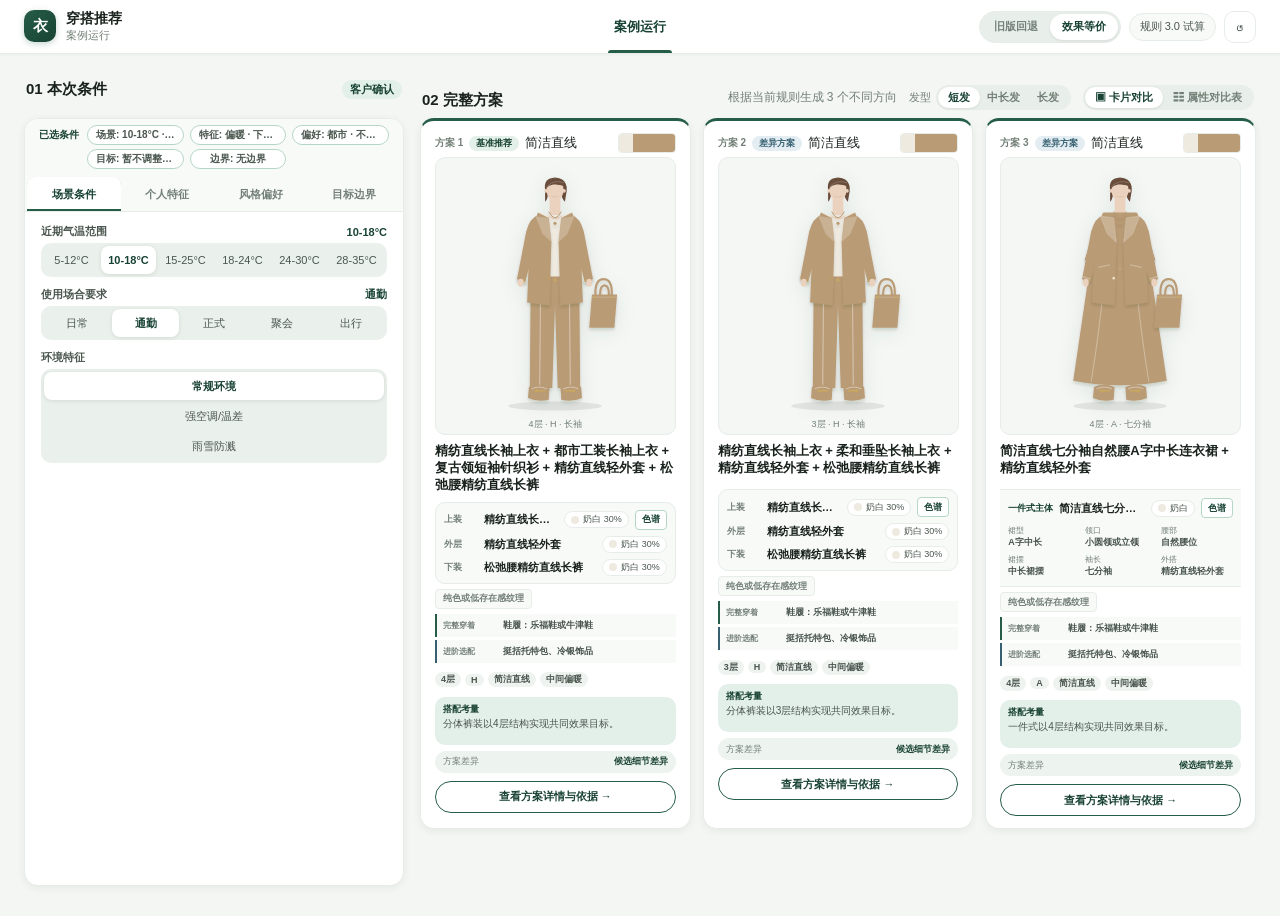
==== garment-recommendation-standalone.html @ e36cca92 "fix: stabilize rules workbench layout" ====
<!doctype html>
<html lang="zh-CN">
<head>
  <meta charset="utf-8">
  <meta name="viewport" content="width=device-width, initial-scale=1">
  <meta name="color-scheme" content="light">
  <title>穿搭推荐单文件版</title>
  <style>
:root {
  color-scheme: light;
  --bg: #f3f6f3;
  --surface: #ffffff;
  --surface-muted: #f8faf8;
  --surface-strong: #edf2ee;
  --border: #dbe2dc;
  --border-subtle: #e6ece7;
  --border-strong: #b8c4ba;
  
  --text: #19221d;
  --text-soft: #4a564e;
  --text-muted: #738077;
  
  --green: #255d48;
  --green-dark: #184233;
  --green-soft: #e3efe9;
  --green-border: #b5d5c6;

  --red: #9e3935;
  --red-dark: #7a2824;
  --red-soft: #fae9e8;
  --red-border: #e8bfbb;

  --amber: #8a631e;
  --amber-soft: #f7eedf;
  --amber-border: #e6cca4;

  --blue: #366072;
  --blue-soft: #e3edf2;
  --blue-border: #b8d2de;

  --radius-xs: 4px;
  --radius-sm: 6px;
  --radius-md: 10px;
  --radius-lg: 14px;
  --radius-xl: 20px;
  --radius-pill: 9999px;

  --shadow-xs: 0 1px 3px rgba(22, 38, 29, 0.04);
  --shadow-sm: 0 2px 8px rgba(22, 38, 29, 0.06);
  --shadow-md: 0 6px 20px rgba(22, 38, 29, 0.08);
  --shadow-lg: 0 16px 44px rgba(22, 38, 29, 0.13);

  --content-max-width: 1440px;
  --page-gutter: 24px;
  --input-panel-height: 420px;
  --header-height: 54px;
  font-family: -apple-system, BlinkMacSystemFont, "PingFang SC", "Hiragino Sans GB", "Microsoft YaHei", "Segoe UI", Roboto, sans-serif;
  font-size: 13px;
  color: var(--text);
  background: var(--bg);
}

* {
  box-sizing: border-box;
}

html,
body {
  min-height: 100%;
  margin: 0;
  background: var(--bg);
}

[hidden] {
  display: none !important;
}

button,
input,
select,
textarea {
  font: inherit;
  color: inherit;
}

button,
a,
select,
input,
textarea {
  outline: none;
}

button,
select,
input[type="checkbox"],
input[type="file"] {
  cursor: pointer;
}

button:focus-visible,
a:focus-visible,
select:focus-visible,
input:focus-visible,
textarea:focus-visible {
  outline: 2px solid var(--green);
  outline-offset: 2px;
}

a {
  color: inherit;
  text-decoration: none;
}

h1, h2, h3, p {
  margin: 0;
}

button {
  border: 0;
  background: none;
}

/* =========================================================
   Top Header & Global Navigation
   ========================================================= */

.app-header {
  position: sticky;
  z-index: 30;
  top: 0;
  height: var(--header-height);
  display: grid;
  grid-template-columns: minmax(180px, 1fr) auto minmax(280px, 1fr);
  align-items: center;
  gap: 20px;
  padding: 0 max(var(--page-gutter), calc((100% - var(--content-max-width)) / 2));
  border-bottom: 1px solid var(--border-subtle);
  background: rgba(255, 255, 255, 0.94);
  backdrop-filter: blur(10px);
  box-shadow: var(--shadow-xs);
}

.brand {
  justify-self: start;
  display: inline-flex;
  align-items: center;
  gap: 10px;
}

.brand-mark {
  display: grid;
  width: 32px;
  height: 32px;
  place-items: center;
  border-radius: var(--radius-md);
  color: #fff;
  background: linear-gradient(135deg, var(--green), var(--green-dark));
  font-size: 15px;
  font-weight: 700;
  box-shadow: 0 2px 6px rgba(37, 93, 72, 0.25);
}

.brand > span:last-child {
  display: grid;
  gap: 1px;
}

.brand strong {
  font-size: 14px;
  line-height: 1.2;
  font-weight: 700;
}

.brand small {
  color: var(--text-muted);
  font-size: 11px;
}

.page-nav {
  align-self: stretch;
  display: flex;
  align-items: stretch;
  gap: 4px;
}

.page-nav a {
  position: relative;
  display: grid;
  min-width: 92px;
  place-items: center;
  padding: 0 16px;
  color: var(--text-soft);
  font-weight: 600;
  font-size: 13px;
  transition: all 140ms ease;
}

.page-nav a::after {
  position: absolute;
  right: 14px;
  bottom: 0;
  left: 14px;
  height: 3px;
  border-radius: 3px 3px 0 0;
  background: transparent;
  content: "";
  transition: background 140ms ease;
}

.page-nav a:hover,
.page-nav a.is-active {
  color: var(--green-dark);
}

.page-nav a.is-active::after {
  background: var(--green);
}

.header-actions {
  justify-self: end;
  display: flex;
  align-items: center;
  gap: 8px;
}

.engine-mode-bar {
  display: inline-flex;
  flex: 0 0 auto;
  padding: 2px;
  border: 1px solid var(--border-subtle);
  border-radius: var(--radius-pill);
  background: #e8eee9;
}

.engine-mode-button {
  min-width: 68px;
  min-height: 26px;
  padding: 3px 9px;
  border-radius: var(--radius-pill);
  color: var(--text-muted);
  font-size: 11px;
  font-weight: 600;
  white-space: nowrap;
}

.engine-mode-button:hover,
.engine-mode-button.is-active {
  color: var(--green-dark);
  background: var(--surface);
}

.engine-mode-button.is-active {
  box-shadow: 0 1px 3px rgba(0, 0, 0, 0.08);
}

.v3-rules-view {
  display: grid;
  gap: 12px;
  min-width: 0;
  min-height: 0;
  overflow-x: hidden;
  overflow-y: auto;
}

.v3-workbench-heading {
  display: flex;
  min-height: 36px;
  align-items: center;
  justify-content: space-between;
  gap: 16px;
  padding: 0 24px;
}

.v3-workbench-heading h1 {
  font-size: 18px;
}

.v3-workbench-meta {
  display: flex;
  flex-wrap: wrap;
  justify-content: flex-end;
  gap: 6px;
}

.v3-workbench-meta span,
.v3-readonly-status {
  padding: 3px 8px;
  border: 1px solid var(--border-subtle);
  border-radius: var(--radius-pill);
  color: var(--text-muted);
  background: var(--surface-muted);
  font-size: 11px;
  font-weight: 600;
}

.v3-tier-bar {
  margin-top: -4px;
}

#v3Tier4 {
  overflow-x: auto;
  flex-wrap: nowrap;
  padding-bottom: 3px;
  scrollbar-width: thin;
  scroll-padding-inline: 76px;
}

#v3Tier1,
#v3Tier2,
#v3Tier3,
#v3Tier4 {
  min-width: 0;
  overflow-x: auto;
  scrollbar-width: thin;
  scroll-padding-inline: 76px;
}

#v3Tier1 button,
#v3Tier2 button,
#v3Tier3 button,
#v3Tier4 button {
  min-width: 70px;
  flex: 0 0 auto;
  white-space: nowrap;
}

.v3-relationship-workspace {
  min-width: 0;
  min-height: 0;
  height: auto;
}

.v3-action-list {
  display: grid;
  gap: 4px;
  min-width: 0;
}

.v3-action-editor-list {
  display: grid;
  gap: 6px;
}

.v3-action-editor-row {
  display: grid;
  grid-template-columns: 104px minmax(150px, 0.75fr) minmax(260px, 1.4fr) 32px;
  align-items: start;
  gap: 6px;
  padding: 7px;
  border: 1px solid var(--border-subtle);
  border-radius: var(--radius-sm);
  background: var(--surface-muted);
}

.v3-action-editor-row select,
.v3-action-editor-row input,
.v3-rule-clause--why textarea {
  width: 100%;
  min-width: 0;
  border: 1px solid var(--border);
  border-radius: var(--radius-sm);
  color: var(--text);
  background: var(--surface);
  font-size: 11px;
}

.v3-action-editor-row select,
.v3-action-editor-row input {
  min-height: 32px;
  padding: 4px 7px;
}

.v3-action-value-editor {
  min-width: 0;
}

.v3-range-editor,
.v3-structured-editor {
  display: grid;
  grid-template-columns: repeat(2, minmax(0, 1fr));
  gap: 5px;
}

.v3-range-editor label,
.v3-structured-editor label {
  display: grid;
  min-width: 0;
  gap: 3px;
}

.v3-range-editor label > span,
.v3-structured-editor label > span {
  color: var(--text-muted);
  font-size: 10px;
}

.v3-range-editor .v3-hard-gate {
  display: flex;
  min-height: 32px;
  align-items: center;
  gap: 6px;
}

.v3-range-editor .v3-hard-gate input {
  width: 14px;
  min-height: 14px;
}

.v3-value-options {
  display: flex;
  flex-wrap: wrap;
  gap: 4px;
}

.v3-value-options label {
  position: relative;
}

.v3-value-options input {
  position: absolute;
  opacity: 0;
  pointer-events: none;
}

.v3-value-options span {
  display: inline-flex;
  min-height: 28px;
  align-items: center;
  padding: 3px 8px;
  border: 1px solid var(--border-subtle);
  border-radius: var(--radius-pill);
  color: var(--text-muted);
  background: var(--surface);
  font-size: 10px;
  white-space: nowrap;
  cursor: pointer;
}

.v3-value-options input:checked + span {
  border-color: var(--green);
  color: var(--green-dark);
  background: var(--green-soft);
  font-weight: 700;
}

.v3-add-action {
  margin-top: 7px;
}

.v3-rule-enabled {
  display: inline-flex;
  align-items: center;
  gap: 5px;
  margin-left: auto;
  color: var(--text-soft);
  font-size: 11px;
}

.v3-rule-enabled input {
  width: 14px;
  height: 14px;
}

.v3-rule-clause--why textarea {
  min-height: 132px;
  padding: 8px;
  resize: vertical;
  line-height: 1.55;
}

.v3-action-row {
  display: grid;
  grid-template-columns: 78px minmax(100px, 0.7fr) minmax(180px, 1.3fr);
  min-height: 32px;
  align-items: center;
  gap: 8px;
  padding: 5px 8px;
  border: 1px solid var(--border-subtle);
  border-radius: var(--radius-sm);
  background: var(--surface);
}

.v3-action-row span {
  color: var(--text-muted);
  font-size: 11px;
}

.v3-action-row strong,
.v3-action-row em {
  min-width: 0;
  overflow: hidden;
  text-overflow: ellipsis;
  white-space: nowrap;
  font-size: 12px;
  font-style: normal;
}

.v3-action-row em {
  color: var(--text-soft);
}

.v3-rule-summary {
  display: grid;
  grid-template-columns: repeat(2, minmax(0, 1fr));
  align-items: start;
  gap: 10px;
  margin-bottom: 12px;
}

.v3-rule-summary-submodule,
.v3-rule-config {
  border: 1px solid var(--border-subtle);
  border-radius: var(--radius-md);
  background: var(--surface);
}

.v3-rule-summary-submodule {
  display: flex;
  min-width: 0;
  min-height: 106px;
  flex-direction: column;
  padding: 10px 12px;
}

.v3-relation-impact {
  border-top: 3px solid var(--green);
  background: #f6fbf8;
}

.v3-branch-output {
  border-top: 3px solid var(--blue);
  background: #f7faff;
}

.v3-rule-summary-heading,
.v3-rule-config-heading {
  display: flex;
  align-items: center;
  gap: 8px;
}

.v3-rule-config {
  padding: 10px 12px 12px;
  border-top: 3px solid var(--green-dark);
}

.v3-rule-config-heading {
  margin-bottom: 8px;
  padding-bottom: 8px;
  border-bottom: 1px solid var(--border-subtle);
}

.v3-rule-config-heading small {
  color: var(--text-muted);
  font-size: 10px;
}

.v3-natural-rule-card {
  display: grid;
  grid-template-columns: minmax(220px, 0.7fr) minmax(480px, 1.7fr) minmax(240px, 0.8fr);
  align-items: start;
  gap: 8px;
}

.v3-rule-clause {
  min-width: 0;
  padding: 9px 10px 10px;
  border: 1px solid var(--border-subtle);
  border-radius: var(--radius-md);
  background: var(--surface);
}

.v3-rule-clause-label {
  margin-bottom: 7px;
  padding-bottom: 6px;
  border-bottom: 1px solid var(--border-subtle);
  color: var(--green-dark);
  font-size: 10px;
  font-weight: 800;
}

.v3-when-statement {
  margin: 0;
  color: var(--text);
  font-size: 12px;
  font-weight: 650;
  line-height: 1.65;
}

.v3-rule-clause--why p {
  margin: 0;
  color: var(--text-soft);
  font-size: 12px;
  line-height: 1.6;
}

@media (max-width: 720px) {
  .v3-workbench-heading {
    align-items: flex-start;
    flex-direction: column;
    padding-inline: 12px;
  }

  .v3-workbench-meta {
    justify-content: flex-start;
  }

  .v3-action-row {
    grid-template-columns: 72px 1fr;
  }

  .v3-action-row em {
    grid-column: 1 / -1;
  }

  .v3-action-editor-row {
    grid-template-columns: 1fr;
  }

  .v3-action-editor-row .icon-button {
    justify-self: end;
  }

  .v3-rule-summary,
  .v3-natural-rule-card {
    grid-template-columns: 1fr;
  }
}

.version-chip,
.save-state {
  display: inline-flex;
  min-height: 28px;
  align-items: center;
  padding: 0 10px;
  border: 1px solid var(--border-subtle);
  border-radius: var(--radius-pill);
  color: var(--text-soft);
  background: var(--surface-muted);
  font-size: 11px;
}

.save-state.is-dirty {
  border-color: var(--amber-border);
  color: var(--amber);
  background: var(--amber-soft);
  font-weight: 600;
}

.icon-button {
  display: inline-grid;
  width: 32px;
  height: 32px;
  flex: 0 0 32px;
  place-items: center;
  border: 1px solid var(--border-subtle);
  border-radius: var(--radius-md);
  color: var(--text-soft);
  background: var(--surface);
  font-size: 15px;
  line-height: 1;
  transition: all 120ms ease;
}

.icon-button:hover {
  border-color: var(--border);
  color: var(--green-dark);
  background: var(--surface-muted);
}

.icon-button.is-danger:hover {
  border-color: var(--red-border);
  color: var(--red);
  background: var(--red-soft);
}

.primary-button,
.secondary-button,
.detail-button,
.text-button {
  min-height: 30px;
  border-radius: var(--radius-pill);
  font-weight: 600;
  font-size: 12px;
  transition: all 120ms ease;
}

.primary-button {
  padding: 0 16px;
  color: #fff;
  background: linear-gradient(135deg, var(--green), var(--green-dark));
  box-shadow: 0 2px 6px rgba(37, 93, 72, 0.2);
}

.primary-button:hover {
  box-shadow: 0 4px 12px rgba(37, 93, 72, 0.3);
  transform: translateY(-1px);
}

.secondary-button {
  padding: 0 14px;
  border: 1px solid var(--border);
  color: var(--text-soft);
  background: var(--surface);
}

.secondary-button:hover {
  border-color: var(--green);
  color: var(--green-dark);
  background: var(--green-soft);
}

.text-button {
  min-height: 24px;
  padding: 0 8px;
  color: var(--green);
  background: transparent;
  font-size: 12px;
  font-weight: 600;
}

.text-button:hover {
  color: var(--green-dark);
  text-decoration: underline;
}

.section-kicker {
  color: var(--green);
  font-size: 10px;
  font-weight: 800;
  letter-spacing: 0.5px;
  text-transform: uppercase;
}

/* =========================================================
   Case Runner Page (index.html)
   ========================================================= */

.demo-main {
  max-width: var(--content-max-width);
  width: calc(100% - var(--page-gutter) * 2);
  margin: 14px auto 30px;
  display: grid;
  grid-template-columns: minmax(340px, 380px) minmax(0, 1fr);
  gap: 16px;
  align-items: start;
}

.demo-column {
  min-width: 0;
}

.demo-column-input {
  position: sticky;
  top: calc(var(--header-height) + 14px);
  height: calc(100vh - var(--header-height) - 28px);
  max-height: calc(100vh - var(--header-height) - 28px);
  min-height: 0;
  display: flex;
  flex-direction: column;
}

.surface {
  min-width: 0;
  border: 1px solid var(--border-subtle);
  border-radius: var(--radius-lg);
  background: var(--surface);
  box-shadow: var(--shadow-sm);
}

.input-surface {
  position: static;
  max-height: none;
  min-height: 0;
  flex: 1 1 auto;
  display: flex;
  flex-direction: column;
  overflow: hidden;
}

.module-heading {
  min-height: 50px;
  display: flex;
  align-items: center;
  justify-content: space-between;
  gap: 14px;
  padding: 0 2px 8px;
}

.module-heading h1,
.module-heading h2 {
  margin-top: 1px;
  font-size: 15px;
  line-height: 1.25;
  font-weight: 700;
}

.surface-header {
  min-height: 50px;
  display: flex;
  align-items: center;
  justify-content: space-between;
  gap: 14px;
  padding: 8px 16px;
  border-bottom: 1px solid var(--border-subtle);
  border-radius: var(--radius-lg) var(--radius-lg) 0 0;
  flex: 0 0 auto;
}

.surface-header h1,
.surface-header h2,
.recommendation-heading h2 {
  margin-top: 1px;
  font-size: 15px;
  line-height: 1.25;
  font-weight: 700;
}

.source-badge,
.calculation-state {
  flex: 0 0 auto;
  padding: 2px 8px;
  border-radius: var(--radius-pill);
  color: var(--green-dark);
  background: var(--green-soft);
  font-size: 11px;
  font-weight: 600;
}

.calculation-state.is-working {
  color: var(--amber);
  background: var(--amber-soft);
}

.analysis-header-right {
  display: flex;
  align-items: center;
  gap: 8px;
}

.impact-hint {
  color: var(--text-muted);
  font-size: 11px;
}

/* Integrated Condition Snapshot Bar */
.input-sticky-header {
  position: static;
  background: var(--surface-muted);
  border-bottom: 1px solid var(--border-subtle);
  flex: 0 0 auto;
}

.condition-snapshot {
  height: 58px;
  box-sizing: border-box;
  padding: 6px 14px;
  background: transparent;
  overflow: hidden;
}

.snapshot-inner {
  display: grid;
  grid-template-columns: 40px minmax(0, 1fr);
  align-items: start;
  gap: 4px 8px;
  height: 44px;
}

.snapshot-label {
  align-self: start;
  padding-top: 3px;
  color: var(--green-dark);
  font-size: 10px;
  font-weight: 700;
  text-transform: uppercase;
}

.snapshot-badges {
  display: grid;
  grid-template-columns: repeat(3, minmax(0, 1fr));
  grid-auto-rows: 20px;
  min-width: 0;
  gap: 4px 6px;
}

.snapshot-chip {
  width: 100%;
  min-width: 0;
  box-sizing: border-box;
  overflow: hidden;
  padding: 2px 8px;
  border: 1px solid var(--green-border);
  border-radius: var(--radius-pill);
  color: var(--text-soft);
  background: var(--surface);
  font-size: 10px;
  font-weight: 600;
  text-overflow: ellipsis;
  white-space: nowrap;
  transition: all 120ms ease;
}

.boundary-subgroup {
  display: grid;
  gap: 8px;
  margin-top: 12px;
}

.boundary-subgroup > strong {
  color: var(--text-muted);
  font-size: 11px;
  letter-spacing: 0;
}

.decision-status {
  display: inline-flex;
  align-items: center;
  min-height: 24px;
  padding: 3px 8px;
  border-radius: var(--radius-pill);
  background: var(--surface-muted);
  color: var(--text-muted);
  font-size: 11px;
  font-weight: 700;
}

.decision-status.is-good {
  color: var(--green-dark);
  background: var(--green-pale);
}

.decision-status.is-partial {
  color: #8a5a14;
  background: #fff4d6;
}

.dialog-muted {
  margin: 0;
  color: var(--text-muted);
  font-size: 12px;
}

.snapshot-chip:hover,
.snapshot-chip.is-active {
  border-color: var(--green);
  color: var(--green-dark);
  background: var(--green-soft);
}

.input-tabs {
  display: grid;
  grid-template-columns: repeat(4, minmax(0, 1fr));
  background: transparent;
  padding: 0 2px 0;
}

.input-tabs button {
  min-width: 0;
  height: 34px;
  padding: 0 4px;
  overflow: hidden;
  color: var(--text-muted);
  border-radius: var(--radius-md) var(--radius-md) 0 0;
  font-size: 11px;
  font-weight: 600;
  text-overflow: ellipsis;
  white-space: nowrap;
  transition: all 120ms ease;
}

.input-tabs button:hover {
  color: var(--green-dark);
  background: #eef3ef;
}

.input-tabs button.is-active {
  color: var(--green-dark);
  background: var(--surface);
  box-shadow: inset 0 -2px 0 var(--green);
  font-weight: 700;
}

.input-content {
  flex: 1 1 auto;
  height: auto;
  max-height: none;
  overflow-y: auto;
  padding: 12px 16px;
  box-sizing: border-box;
}

.input-content::-webkit-scrollbar {
  width: 6px;
}

.input-content::-webkit-scrollbar-track {
  background: transparent;
}

.input-content::-webkit-scrollbar-thumb {
  background: var(--border);
  border-radius: var(--radius-pill);
}

.input-content::-webkit-scrollbar-thumb:hover {
  background: var(--border-strong);
}

.input-section {
  padding: 0 0 12px;
  margin-bottom: 12px;
  border-bottom: 1px solid var(--border-subtle);
}

.input-section:last-child {
  padding-bottom: 0;
  margin-bottom: 0;
  border-bottom: 0;
}

.input-section-heading {
  display: flex;
  align-items: baseline;
  gap: 8px;
  margin-bottom: 8px;
}

.input-section-heading strong {
  color: var(--text);
  font-size: 12px;
}

.input-section-heading span {
  color: var(--text-muted);
  font-size: 10px;
}

.input-section--face {
  max-width: 620px;
}

/* Modern iOS-style Pill Segment Controls */
.pill-segment-control {
  display: grid;
  padding: 3px;
  background: #eaf0eb;
  border-radius: var(--radius-md);
  gap: 2px;
}

.segment-control--2 { grid-template-columns: repeat(2, minmax(0, 1fr)); }
.segment-control--4 { grid-template-columns: repeat(4, minmax(0, 1fr)); }
.segment-control--5 { grid-template-columns: repeat(5, minmax(0, 1fr)); }
.segment-control--6 { grid-template-columns: repeat(6, minmax(0, 1fr)); }
.segment-control--7 { grid-template-columns: repeat(4, minmax(0, 1fr)); }

.pill-segment-control button {
  min-width: 0;
  min-height: 28px;
  padding: 3px 4px;
  border-radius: calc(var(--radius-md) - 2px);
  color: var(--text-soft);
  background: transparent;
  font-size: 11px;
  font-weight: 500;
  line-height: 1.15;
  transition: all 140ms ease;
  white-space: nowrap;
  overflow: hidden;
  text-overflow: ellipsis;
}

.pill-segment-control button:hover {
  color: var(--green-dark);
}

.pill-segment-control button.is-active {
  color: var(--green-dark);
  background: var(--surface);
  font-weight: 700;
  box-shadow: 0 1px 4px rgba(22, 38, 29, 0.1);
}

.input-form-compact {
  display: grid;
  gap: 10px;
}

.form-item {
  display: grid;
  gap: 4px;
}

.form-item-header {
  display: flex;
  align-items: center;
  justify-content: space-between;
  font-size: 11px;
}

.form-item-header label {
  color: var(--text-soft);
  font-weight: 600;
}

.form-item-header strong {
  color: var(--green-dark);
  font-weight: 700;
}

.field-stack-grid {
  display: grid;
  grid-template-columns: repeat(2, minmax(0, 1fr));
  gap: 8px 10px;
}

.field-stack-grid--single {
  grid-template-columns: 1fr;
}

.field-stack-grid--ranges {
  grid-template-columns: 1fr;
}

.field-stack-grid--preference,
.preference-flow-grid {
  display: flex;
  flex-direction: column;
  gap: 12px;
}

.field-control,
.scale-control {
  display: grid;
  min-width: 0;
  gap: 4px;
}

.field-control > span,
.scale-label span {
  color: var(--text-soft);
  font-size: 11px;
  font-weight: 600;
}

.field-control select,
.editor-field input,
.editor-field select,
.editor-field textarea,
.search-input {
  width: 100%;
  min-width: 0;
  border: 1px solid var(--border);
  border-radius: var(--radius-md);
  color: var(--text);
  background: var(--surface);
  font-size: 12px;
  transition: border-color 140ms ease;
}

.field-control select {
  height: 30px;
  padding: 0 8px;
}

.scale-label {
  display: flex;
  align-items: center;
  justify-content: space-between;
  gap: 8px;
}

.scale-label strong {
  color: var(--green-dark);
  font-size: 11px;
  font-weight: 700;
}

.range-scale {
  display: grid;
  grid-template-columns: auto minmax(0, 1fr) auto;
  align-items: center;
  gap: 8px;
  min-height: 34px;
}

.range-form-item--inline {
  gap: 0;
}

.range-inline-row {
  display: grid;
  grid-template-columns: max-content minmax(0, 1fr);
  align-items: center;
  gap: 5px;
  min-height: 32px;
}

.range-inline-label {
  color: var(--text-soft);
  font-size: 11px;
  font-weight: 700;
  white-space: nowrap;
}

.range-form-item--inline .range-scale {
  min-width: 0;
  min-height: 30px;
  gap: 4px;
}

.range-form-item--inline .range-endpoint {
  min-width: 14px;
  font-size: 9px;
}

.range-form-item--inline .range-track {
  min-width: 120px;
  grid-template-columns: repeat(5, minmax(24px, 1fr));
  padding: 0 2px;
}

.range-form-item--inline .range-step {
  width: 24px;
  height: 24px;
}

.range-form-item--inline .range-dot {
  width: 7px;
  height: 7px;
}

.range-form-item--inline .range-step:hover .range-dot,
.range-form-item--inline .range-step.is-active .range-dot {
  width: 12px;
  height: 12px;
  box-shadow: 0 0 0 3px var(--green-soft);
}

.range-current {
  max-width: 42px;
  overflow: hidden;
  color: var(--green-dark);
  font-size: 9px;
  font-weight: 700;
  line-height: 1.2;
  text-align: right;
  text-overflow: ellipsis;
  white-space: nowrap;
}

.range-form-item--inline .range-current {
  display: none;
}

.range-endpoint {
  min-width: 28px;
  color: var(--text-muted);
  font-size: 10px;
  font-weight: 700;
  text-align: center;
  white-space: nowrap;
}

.range-track {
  position: relative;
  display: grid;
  grid-template-columns: repeat(5, minmax(28px, 1fr));
  align-items: center;
  min-height: 30px;
  padding: 0 4px;
}

.range-track::before {
  content: "";
  position: absolute;
  left: 10px;
  right: 10px;
  top: 50%;
  height: 2px;
  background: var(--border);
  transform: translateY(-50%);
}

.range-step {
  position: relative;
  z-index: 1;
  width: 28px;
  height: 28px;
  justify-self: center;
  display: grid;
  place-items: center;
  border-radius: 50%;
  background: transparent;
}

.range-dot {
  width: 8px;
  height: 8px;
  border: 2px solid var(--border-strong);
  border-radius: 50%;
  background: var(--surface);
  transition: all 140ms ease;
}

.range-step:hover .range-dot,
.range-step.is-active .range-dot {
  width: 14px;
  height: 14px;
  border-color: var(--green);
  background: var(--green);
  box-shadow: 0 0 0 4px var(--green-soft);
}

.option-scale--choice-flow .pill-segment-control {
  display: grid;
  grid-template-columns: repeat(4, minmax(0, 1fr));
  gap: 6px;
  padding: 0;
  background: transparent;
}

.option-scale--choice-flow .pill-segment-control button {
  width: 100%;
  min-width: 0;
  min-height: 32px;
  padding: 5px 10px;
  border: 1px solid var(--border-subtle);
  border-radius: var(--radius-pill);
  background: var(--surface-muted);
  white-space: nowrap;
  overflow: hidden;
  text-overflow: ellipsis;
}

.option-scale--choice-flow .pill-segment-control button.is-active {
  border-color: var(--green);
  background: var(--green-soft);
  box-shadow: none;
}

.trend-option-list {
  display: grid;
  grid-template-columns: repeat(4, minmax(0, 1fr));
  gap: 6px;
}

.trend-option-card {
  min-width: 0;
  min-height: 32px;
  display: grid;
  place-items: center;
  padding: 5px 6px;
  border: 1px solid var(--border-subtle);
  border-radius: var(--radius-md);
  background: var(--surface-muted);
  text-align: center;
}

.trend-option-card:hover,
.trend-option-card.is-active {
  border-color: var(--green-border);
  background: var(--green-soft);
}

.trend-option-card strong {
  min-width: 0;
  overflow: hidden;
  color: var(--text);
  font-size: 10px;
  text-overflow: ellipsis;
  white-space: nowrap;
}

.trend-option-card small {
  display: none;
}

.trend-route {
  align-items: center;
}

.trend-route > span {
  color: var(--green-dark);
  font-size: 10px;
  font-weight: 700;
}

.trend-influence-list {
  margin-top: 4px !important;
}

/* Appearance Matrix 3-row layout */
.appearance-matrix-wrap {
  display: grid;
  gap: 6px;
}

.appearance-row-card {
  padding: 6px 10px;
  border: 1px solid var(--border-subtle);
  border-radius: var(--radius-md);
  background: var(--surface-muted);
}

.appearance-row-title {
  display: flex;
  align-items: center;
  justify-content: space-between;
  margin-bottom: 4px;
}

.appearance-row-title strong {
  color: var(--text);
  font-size: 11px;
}

.appearance-row-title span {
  color: var(--text-muted);
  font-size: 10px;
}

.appearance-row-scales {
  display: grid;
  grid-template-columns: 1fr;
  gap: 6px;
}

.checkbox-grid {
  display: grid;
  grid-template-columns: repeat(2, minmax(0, 1fr));
  gap: 8px;
}

.check-control {
  display: grid;
  grid-template-columns: 20px minmax(0, 1fr);
  align-items: flex-start;
  gap: 8px;
  min-height: 48px;
  padding: 6px 8px;
  border: 1px solid var(--border-subtle);
  border-radius: var(--radius-md);
  background: var(--surface-muted);
  cursor: pointer;
  transition: all 120ms ease;
}

.check-control:hover,
.check-control.is-checked {
  border-color: var(--green-border);
  background: #f1f7f3;
}

.check-control input {
  position: absolute;
  opacity: 0;
  pointer-events: none;
}

.check-box {
  display: grid;
  width: 18px;
  height: 18px;
  place-items: center;
  border: 1px solid var(--border-strong);
  border-radius: var(--radius-xs);
  color: transparent;
  background: var(--surface);
  font-size: 11px;
  pointer-events: none;
}

.check-control input:checked + .check-box {
  border-color: var(--green);
  color: #fff;
  background: var(--green);
}

.check-control strong,
.check-control small {
  display: block;
}

.check-control strong {
  font-size: 11px;
}

.check-control small {
  margin-top: 1px;
  color: var(--text-muted);
  font-size: 10px;
}

.trend-input-summary {
  margin-top: 6px;
  padding: 6px 10px;
  border: 1px solid var(--green-border);
  border-radius: var(--radius-md);
  background: var(--green-soft);
}

.trend-input-summary div {
  display: flex;
  align-items: center;
  gap: 6px;
}

.trend-input-summary small {
  color: var(--green-dark);
  font-weight: 700;
  font-size: 9px;
}

.trend-input-summary strong {
  font-size: 11px;
}

.trend-input-summary p {
  display: flex;
  flex-wrap: wrap;
  gap: 4px;
  margin-top: 3px;
}

.trend-input-summary b {
  padding: 1px 5px;
  border-radius: var(--radius-pill);
  background: rgba(37, 93, 72, 0.12);
  font-size: 9px;
  font-weight: 600;
}

/* =========================================================
   Section 02: Categorized Impact Trace List (Compact Flow)
   ========================================================= */

.analysis-surface {
  display: grid;
  grid-template-rows: auto minmax(0, 1fr);
}

.analysis-trace-list {
  min-height: 240px;
  max-height: 295px;
  overflow: auto;
  padding: 8px 12px;
}

.analysis-categorized-list {
  display: grid;
  gap: 8px;
}

.analysis-sub-group {
  padding: 6px 8px;
  border: 1px solid var(--border-subtle);
  border-radius: var(--radius-md);
  background: var(--surface-muted);
}

.analysis-sub-group.is-hard-section {
  border-left: 3px solid var(--red);
  background: #fdfaf9;
}

.analysis-sub-title {
  margin-bottom: 4px;
  font-size: 10px;
  font-weight: 800;
  color: var(--text-muted);
  text-transform: uppercase;
}

.is-hard-section .analysis-sub-title {
  color: var(--red);
}

.impact-link-row {
  width: 100%;
  height: 32px;
  min-height: 32px;
  max-height: 34px;
  display: grid;
  grid-template-columns: minmax(110px, 0.85fr) 14px minmax(170px, 1.15fr) auto;
  align-items: center;
  gap: 6px;
  padding: 0 8px;
  margin-bottom: 3px;
  border: 1px solid transparent;
  border-radius: var(--radius-md);
  background: var(--surface);
  text-align: left;
  transition: all 120ms ease;
  cursor: pointer;
  overflow: hidden;
  box-sizing: border-box;
}

.impact-link-row:last-child {
  margin-bottom: 0;
}

.impact-link-row:hover {
  border-color: var(--green-border);
  background: var(--green-soft);
}

.impact-link-row.is-active {
  border-color: var(--green);
  background: #d8eae1;
}

.impact-input-text {
  font-size: 10px;
  font-weight: 600;
  color: var(--text-soft);
  white-space: nowrap;
  overflow: hidden;
  text-overflow: ellipsis;
}

.impact-arrow {
  color: var(--text-muted);
  font-size: 10px;
  text-align: center;
}

.impact-output-text {
  font-size: 10px;
  font-weight: 500;
  color: var(--green-dark);
  white-space: nowrap;
  overflow: hidden;
  text-overflow: ellipsis;
}

.impact-required {
  padding: 1px 6px;
  border-radius: var(--radius-pill);
  color: var(--red);
  background: var(--red-soft);
  font-size: 9px;
  font-style: normal;
  font-weight: 700;
  white-space: nowrap;
}

.analysis-empty {
  padding: 24px;
  color: var(--text-muted);
  text-align: center;
}

/* =========================================================
   Section 03: Recommendations (High Density & Rounded)
   ========================================================= */

.recommendation-section {
  margin-top: 0;
  min-width: 0;
}

.recommendation-heading {
  position: sticky;
  z-index: 5;
  top: calc(var(--header-height) + 14px);
  min-height: 50px;
  background: var(--bg);
  display: flex;
  align-items: flex-end;
  justify-content: space-between;
  gap: 16px;
  padding: 0 2px 8px;
}

.recommendation-heading-controls {
  display: flex;
  align-items: center;
  gap: 12px;
  flex-wrap: wrap;
  justify-content: flex-end;
}

.recommendation-heading-controls p {
  color: var(--text-muted);
  font-size: 12px;
}

.view-mode-bar {
  display: inline-flex;
  padding: 2px;
  background: #e8eee9;
  border-radius: var(--radius-pill);
}

.hair-style-control {
  display: inline-flex;
  align-items: center;
  gap: 5px;
  color: var(--text-muted);
  font-size: 11px;
  white-space: nowrap;
}

.hair-style-bar {
  display: inline-flex;
  padding: 2px;
  background: #e8eee9;
  border-radius: var(--radius-pill);
}

.hair-style-button {
  min-width: 42px;
  padding: 3px 7px;
  color: var(--text-muted);
  font-size: 11px;
  font-weight: 600;
  border-radius: var(--radius-pill);
  transition: color 120ms ease, background 120ms ease, box-shadow 120ms ease;
}

.hair-style-button:hover,
.hair-style-button.is-active {
  color: var(--green-dark);
  background: var(--surface);
}

.hair-style-button.is-active {
  font-weight: 700;
  box-shadow: 0 1px 3px rgba(0, 0, 0, 0.08);
}

.view-mode-button {
  padding: 3px 10px;
  color: var(--text-muted);
  font-size: 11px;
  font-weight: 600;
  border-radius: var(--radius-pill);
  transition: all 120ms ease;
}

.view-mode-button:hover,
.view-mode-button.is-active {
  color: var(--green-dark);
  background: var(--surface);
}

.view-mode-button.is-active {
  font-weight: 700;
  box-shadow: 0 1px 3px rgba(0, 0, 0, 0.08);
}

/* High-Density Rounded Candidate Card */
.candidate-grid {
  display: grid;
  grid-template-columns: repeat(3, minmax(0, 1fr));
  gap: 12px;
}

.candidate-card {
  min-width: 0;
  min-height: 520px;
  display: flex;
  flex-direction: column;
  padding: 12px 14px;
  border: 1px solid var(--border-subtle);
  border-top: 3px solid var(--green);
  border-radius: var(--radius-lg);
  background: var(--surface);
  box-shadow: var(--shadow-sm);
  transition: all 160ms ease;
  box-sizing: border-box;
}

.candidate-card[data-family="soft"] { border-top-color: #8d6657; }
.candidate-card[data-family="relaxed"] { border-top-color: var(--blue); }
.candidate-card[data-family="tailored"] { border-top-color: #38423d; }

.candidate-card.is-dimmed {
  opacity: 0.35;
}

.candidate-card.is-related {
  transform: translateY(-2px);
  box-shadow: var(--shadow-md);
  border-color: var(--green-border);
}

.candidate-card.is-active-selection {
  border-color: var(--green);
  box-shadow: 0 0 0 2px var(--green-soft), var(--shadow-md);
}

/* Transition Feedback on Refresh (>= 120ms gentle transition) */
@keyframes resultFadeIn {
  0% {
    opacity: 0.65;
    transform: translateY(3px);
  }
  100% {
    opacity: 1;
    transform: translateY(0);
  }
}

.candidate-grid.is-updating,
.candidate-table-wrap.is-updating,
.candidate-mobile-compare.is-updating,
.condition-snapshot.is-updating {
  animation: resultFadeIn 180ms cubic-bezier(0.16, 1, 0.3, 1) forwards;
}

.candidate-card-head {
  display: flex;
  align-items: center;
  justify-content: space-between;
  gap: 8px;
}

.outfit-illustration {
  display: flex;
  flex-direction: column;
  align-items: center;
  justify-content: space-between;
  min-height: 278px;
  height: 278px;
  padding: 5px 8px 4px;
  margin: 4px 0 2px;
  border: 1px solid var(--border-subtle);
  border-radius: var(--radius-md);
  background: #f4f7f4;
  box-sizing: border-box;
  overflow: hidden;
  position: relative;
  contain: layout paint;
}

.illustration-svg {
  display: block;
  width: min(100%, 198px);
  height: 252px;
  aspect-ratio: 11 / 14;
  filter: drop-shadow(0 4px 10px rgba(18, 32, 24, 0.08));
  flex: 0 0 auto;
}

.illustration-caption {
  color: var(--text-muted);
  font-size: 9px;
  line-height: 1.2;
  text-align: center;
  margin-top: 2px;
}

.illustration-warning {
  color: #9a5b18;
  font-size: 9px;
  line-height: 1.2;
  font-weight: 700;
  text-align: center;
}

.candidate-card-meta {
  display: flex;
  align-items: center;
  gap: 6px;
}

.candidate-number {
  color: var(--text-muted);
  font-size: 10px;
  font-weight: 700;
}

.candidate-feature-chip {
  padding: 1px 7px;
  border-radius: var(--radius-pill);
  font-size: 9px;
  font-weight: 700;
}

.candidate-feature-chip.is-primary {
  color: var(--green-dark);
  background: var(--green-soft);
}

.candidate-feature-chip.is-alt {
  color: var(--blue);
  background: var(--blue-soft);
}

.palette-strip {
  display: flex;
  flex: 0 0 auto;
  overflow: hidden;
  border: 1px solid var(--border-subtle);
  border-radius: var(--radius-xs);
}

.palette-strip span {
  width: 14px;
  height: 18px;
}

.candidate-title {
  margin: 6px 0 8px;
  font-size: 13px;
  font-weight: 700;
  line-height: 1.3;
  min-height: 38px;
}

.candidate-name {
  display: block;
  font-size: 13px;
  color: var(--text);
  line-height: 1.3;
}

.candidate-items-title {
  display: block;
  margin-top: 2px;
  font-size: 11px;
  font-weight: normal;
  color: var(--text-muted);
  overflow: hidden;
  text-overflow: ellipsis;
  white-space: nowrap;
}

/* Combined Garment & Color Row */
.garment-color-list {
  display: grid;
  grid-template-columns: minmax(0, 1fr);
  gap: 4px;
  padding: 6px 8px;
  border-radius: var(--radius-md);
  background: var(--surface-muted);
  border: 1px solid var(--border-subtle);
  min-height: 82px;
  min-width: 0;
  box-sizing: border-box;
}

.garment-color-item {
  display: flex;
  align-items: center;
  gap: 6px;
  min-width: 0;
}

.garment-category {
  flex: 0 0 34px;
  color: var(--text-muted);
  font-size: 9px;
  font-weight: 700;
}

.garment-info {
  display: flex;
  align-items: center;
  justify-content: space-between;
  flex: 1;
  min-width: 0;
  gap: 6px;
}

.garment-name {
  font-size: 11px;
  font-weight: 600;
  color: var(--text);
  min-width: 0;
  overflow: hidden;
  text-overflow: ellipsis;
  white-space: nowrap;
}

.garment-color-pill {
  display: inline-flex;
  align-items: center;
  gap: 4px;
  padding: 1px 6px;
  border-radius: var(--radius-pill);
  background: var(--surface);
  border: 1px solid var(--border-subtle);
  font-size: 9px;
  color: var(--text-soft);
  white-space: nowrap;
}

.garment-color-pill i {
  width: 8px;
  height: 8px;
  border-radius: 50%;
}

.one-piece-component {
  display: grid;
  gap: 7px;
  padding: 8px;
  border-top: 1px solid var(--border-subtle);
  border-bottom: 1px solid var(--border-subtle);
  background: var(--surface-muted);
}

.one-piece-heading {
  display: flex;
  align-items: center;
  gap: 6px;
  min-width: 0;
}

.one-piece-heading > span:first-child {
  flex: 0 0 auto;
  color: var(--green-dark);
  font-size: 9px;
  font-weight: 700;
}

.one-piece-heading > strong {
  flex: 1 1 auto;
  min-width: 0;
  overflow: hidden;
  color: var(--text);
  font-size: 11px;
  text-overflow: ellipsis;
  white-space: nowrap;
}

.one-piece-specs,
.dialog-one-piece-spec {
  display: grid;
  grid-template-columns: repeat(3, minmax(0, 1fr));
  gap: 5px;
}

.one-piece-specs span,
.dialog-one-piece-spec span {
  min-width: 0;
}

.one-piece-specs small,
.dialog-one-piece-spec small {
  display: block;
  color: var(--text-muted);
  font-size: 8px;
}

.one-piece-specs strong,
.dialog-one-piece-spec strong {
  display: block;
  overflow: hidden;
  color: var(--text-soft);
  font-size: 9px;
  text-overflow: ellipsis;
  white-space: nowrap;
}

.color-spectrum-control {
  position: relative;
  display: inline-flex;
  flex: 0 0 auto;
}

.color-spectrum-trigger {
  height: 20px;
  padding: 0 6px;
  border: 1px solid var(--green-border);
  border-radius: 4px;
  color: var(--green-dark);
  background: var(--surface);
  font-size: 9px;
  font-weight: 700;
  cursor: pointer;
}

.color-spectrum-popover {
  position: absolute;
  z-index: 20;
  top: calc(100% + 5px);
  right: 0;
  display: none;
  width: 300px;
  padding: 9px;
  border: 1px solid var(--border);
  border-radius: 6px;
  background: var(--surface);
  box-shadow: var(--shadow-md);
}

.color-spectrum-control:hover .color-spectrum-popover,
.color-spectrum-control:focus-within .color-spectrum-popover {
  display: grid;
  gap: 7px;
}

.color-spectrum-row {
  display: grid;
  grid-template-columns: 32px minmax(0, 1fr);
  align-items: start;
  gap: 6px;
}

.color-spectrum-row > b {
  padding-top: 2px;
  color: var(--text-muted);
  font-size: 9px;
}

.color-spectrum-row > span {
  display: flex;
  align-items: center;
  flex-wrap: wrap;
  gap: 3px 5px;
}

.color-spectrum-row i {
  width: 10px;
  height: 10px;
  border: 1px solid rgba(0, 0, 0, 0.12);
  border-radius: 50%;
  background: var(--spectrum-color);
}

.color-spectrum-row em {
  margin-right: 4px;
  color: var(--text-soft);
  font-size: 9px;
  font-style: normal;
}

.candidate-secondary-line {
  display: flex;
  align-items: center;
  margin-top: 5px;
}

.pattern-tag {
  display: inline-flex;
  align-items: center;
  min-height: 20px;
  padding: 1px 7px;
  border: 1px solid #c8b59d;
  border-radius: 4px;
  color: #655443;
  background: #f5f1eb;
  font-size: 9px;
  font-weight: 700;
}

.pattern-tag.is-plain {
  border-color: var(--border-subtle);
  color: var(--text-muted);
  background: var(--surface-muted);
  font-weight: 600;
}

.wearing-layers {
  display: grid;
  gap: 3px;
  margin-top: 5px;
}

.wearing-layer {
  display: grid;
  grid-template-columns: 54px minmax(0, 1fr);
  align-items: center;
  gap: 6px;
  min-height: 23px;
  padding: 2px 6px;
  border-left: 2px solid var(--border);
  background: var(--surface-muted);
}

.wearing-layer.is-required { border-left-color: var(--green); }
.wearing-layer.is-conditional { border-left-color: #9d7a44; }
.wearing-layer.is-optional { border-left-color: var(--blue); }

.wearing-layer span {
  color: var(--text-muted);
  font-size: 8px;
  font-weight: 700;
}

.wearing-layer strong {
  overflow: hidden;
  color: var(--text-soft);
  font-size: 9px;
  text-overflow: ellipsis;
  white-space: nowrap;
}

/* Spec Pills */
.candidate-spec-pills {
  display: flex;
  flex-wrap: wrap;
  align-items: center;
  gap: 4px;
  margin-top: 6px;
  min-height: 22px;
}

.candidate-spec-pills span {
  padding: 1px 6px;
  border-radius: var(--radius-pill);
  background: #eef3ef;
  color: var(--text-soft);
  font-size: 9px;
  font-weight: 600;
}

.expected-effect {
  margin-top: 6px;
  padding: 6px 8px;
  border-radius: var(--radius-md);
  color: var(--text-soft);
  background: var(--green-soft);
  font-size: 10px;
  line-height: 1.35;
  min-height: 48px;
  box-sizing: border-box;
}

.expected-effect b {
  display: block;
  margin-bottom: 2px;
  color: var(--green-dark);
  font-size: 9px;
}

.difference-line {
  display: flex;
  align-items: center;
  justify-content: space-between;
  gap: 8px;
  margin-top: 6px;
  padding: 3px 8px;
  border-radius: var(--radius-pill);
  background: #edf3ef;
  font-size: 9px;
  min-height: 22px;
  box-sizing: border-box;
}

.difference-line span {
  color: var(--text-muted);
}

.difference-line strong {
  color: var(--green-dark);
  text-align: right;
  overflow: hidden;
  text-overflow: ellipsis;
  white-space: nowrap;
}

.detail-button {
  width: 100%;
  margin-top: auto;
  margin-top: 8px;
  height: 32px;
  border: 1px solid var(--green);
  color: var(--green-dark);
  background: var(--surface);
  font-size: 11px;
}

.detail-button:hover {
  color: #fff;
  background: var(--green);
}

/* Comparison Table View */
.candidate-table-wrap {
  overflow-x: auto;
  border: 1px solid var(--border-subtle);
  border-radius: var(--radius-lg);
  background: var(--surface);
  box-shadow: var(--shadow-sm);
}

.candidate-compare-table {
  width: 100%;
  border-collapse: collapse;
  text-align: left;
}

.candidate-compare-table th,
.candidate-compare-table td {
  padding: 8px 12px;
  border-bottom: 1px solid var(--border-subtle);
  border-right: 1px solid var(--border-subtle);
  font-size: 11px;
}

.candidate-compare-table th:last-child,
.candidate-compare-table td:last-child {
  border-right: 0;
}

.candidate-compare-table thead th {
  background: var(--surface-muted);
  font-weight: 700;
}

.table-dim-col {
  width: 110px;
  color: var(--text-muted);
}

.table-row-label {
  color: var(--text-soft);
  font-weight: 600;
  background: #f8faf8;
}

.table-cand-badge {
  padding: 2px 8px;
  border-radius: var(--radius-pill);
  color: var(--green-dark);
  background: var(--green-soft);
  font-weight: 700;
}

.candidate-mobile-compare {
  display: none;
  padding: 12px;
  gap: 12px;
}

.mobile-candidate-card {
  background: var(--surface);
  border: 1px solid var(--border-subtle);
  border-radius: var(--radius-md);
  overflow: hidden;
}

.mobile-candidate-header {
  padding: 12px;
  background: var(--surface-muted);
  border-bottom: 1px solid var(--border-subtle);
  display: flex;
  flex-direction: column;
  gap: 6px;
}

.mobile-candidate-header strong {
  font-size: 14px;
  color: var(--text);
}

.mobile-candidate-body {
  padding: 0;
  display: grid;
}

.mobile-candidate-row {
  display: flex;
  flex-direction: column;
  gap: 4px;
  padding: 10px 12px;
  border-bottom: 1px solid var(--border-subtle);
  font-size: 12px;
}

.mobile-candidate-label {
  color: var(--text-soft);
  font-size: 11px;
  font-weight: 600;
}

.mobile-candidate-desc {
  color: var(--text-muted);
  line-height: 1.4;
}

.mobile-candidate-footer {
  padding: 8px 12px;
  background: #fbfdfb;
}

/* =========================================================
   Rules Manager Page (rules.html)
   ========================================================= */

.rules-page {
  height: 100vh;
  overflow: hidden;
  max-width: 100vw;
}

.rules-main {
  height: calc(100vh - var(--header-height));
  display: grid;
  grid-template-rows: 44px minmax(0, 1fr);
  max-width: 100vw;
  overflow: hidden;
}

.rules-main.is-v3-mode {
  grid-template-rows: minmax(0, 1fr);
}

.rules-mode-bar {
  display: flex;
  align-items: center;
  justify-content: space-between;
  gap: 16px;
  padding: 0 max(var(--page-gutter), calc((100% - var(--content-max-width)) / 2));
  border-bottom: 1px solid var(--border-subtle);
  background: var(--surface);
  max-width: 100vw;
  box-sizing: border-box;
}

.rules-mode-tabs {
  display: flex;
  gap: 4px;
}

.rules-mode-tabs button {
  height: 44px;
  padding: 0 16px;
  color: var(--text-muted);
  border-bottom: 3px solid transparent;
  font-size: 13px;
  font-weight: 600;
  transition: all 120ms ease;
}

.rules-mode-tabs button:hover,
.rules-mode-tabs button.is-active {
  color: var(--green-dark);
}

.rules-mode-tabs button.is-active {
  border-bottom-color: var(--green);
}

.rules-mode-actions {
  display: flex;
  align-items: center;
  gap: 10px;
  font-size: 11px;
}

/* Overview Matrix View */
.overview-view {
  height: 100%;
  overflow-y: auto;
  overflow-x: hidden;
  max-width: var(--content-max-width);
  width: calc(100% - var(--page-gutter) * 2);
  margin: 0 auto;
  box-sizing: border-box;
  padding: 14px 0 30px;
}

.overview-heading {
  display: flex;
  align-items: flex-end;
  justify-content: space-between;
  gap: 16px;
  margin-bottom: 10px;
}

.overview-heading h1 {
  margin-top: 2px;
  font-size: 15px;
  font-weight: 700;
}

.overview-legend {
  display: flex;
  align-items: center;
  gap: 14px;
  font-size: 11px;
}

.overview-legend span {
  display: inline-flex;
  align-items: center;
  gap: 4px;
  font-weight: 600;
}

.overview-legend i {
  font-style: normal;
  font-size: 13px;
  line-height: 1;
}

.overview-legend .is-strong i { color: var(--green-dark); }
.overview-legend .is-medium i { color: var(--blue); }
.overview-legend .is-light i { color: #6c7a70; }

.overview-matrix-wrap {
  width: 100%;
  max-width: 100%;
  max-height: calc(100vh - 160px);
  box-sizing: border-box;
  overflow: auto;
  border: 1px solid var(--border-subtle);
  border-radius: var(--radius-lg);
  background: var(--surface);
  box-shadow: var(--shadow-sm);
}

.overview-matrix {
  width: 100%;
  border-collapse: separate;
  border-spacing: 0;
  text-align: center;
}

.overview-matrix th,
.overview-matrix td {
  padding: 5px 6px;
  border-right: 1px solid var(--border-subtle);
  border-bottom: 1px solid var(--border-subtle);
  font-size: 11px;
}

.overview-matrix thead tr:first-child th {
  position: sticky;
  top: 0;
  z-index: 10;
}

.overview-matrix thead tr:nth-child(2) th {
  position: sticky;
  top: 29px;
  z-index: 10;
}

.overview-row-heading {
  position: sticky;
  top: 0;
  left: 0;
  z-index: 20 !important;
  width: 130px;
  background: var(--surface-muted);
  font-weight: 700;
  box-shadow: 2px 0 4px rgba(0, 0, 0, 0.04);
}

.overview-group-heading {
  padding: 6px;
  font-weight: 700;
  font-size: 11px;
}

.overview-group-wear { background: #edf4f0; color: var(--green-dark); }
.overview-group-style { background: #edf1f4; color: var(--blue); }
.overview-group-color { background: #f6f2eb; color: var(--amber); }

.overview-field-heading {
  font-weight: 600;
  background: var(--surface-muted);
  font-size: 10px;
}

.overview-row-label {
  position: sticky;
  left: 0;
  z-index: 5;
  padding: 6px 10px;
  text-align: left;
  background: #fbfdfb;
  box-shadow: 2px 0 4px rgba(0, 0, 0, 0.04);
}

.overview-group-label {
  position: sticky;
  left: 0;
  z-index: 6;
  min-width: 112px;
  padding: 8px 10px;
  text-align: left;
  vertical-align: top;
  background: #f4f8f5;
  color: var(--green-dark);
  box-shadow: 2px 0 4px rgba(0, 0, 0, 0.04);
}

.overview-group-label span {
  display: block;
  font-size: 11px;
  font-weight: 700;
}

.overview-group-label small {
  display: block;
  margin-top: 3px;
  color: var(--text-muted);
  font-size: 9px;
  line-height: 1.4;
  font-weight: 400;
}

.overview-matrix tr.is-hard .overview-row-label {
  background: #fefcfb;
}

.overview-row-label span {
  font-size: 11px;
  font-weight: 700;
}

.overview-row-label small {
  display: block;
  margin-top: 1px;
  color: var(--text-muted);
  font-size: 9px;
  font-weight: 400;
}

.overview-mobile-list {
  display: none;
}

.mobile-relation-card {
  background: var(--surface);
  border: 1px solid var(--border-subtle);
  border-radius: var(--radius-md);
  padding: 12px;
  margin-bottom: 12px;
}

.mobile-relation-card.is-hard {
  border-left: 3px solid var(--red);
}

.mobile-relation-header {
  display: flex;
  flex-direction: column;
  gap: 4px;
  margin-bottom: 12px;
}

.mobile-relation-header div {
  display: flex;
  align-items: center;
  gap: 8px;
}

.mobile-relation-header strong {
  font-size: 14px;
  color: var(--text);
}

.mobile-relation-header em {
  font-size: 10px;
  padding: 2px 6px;
  border-radius: var(--radius-pill);
  font-style: normal;
  background: var(--red-soft);
  color: var(--red-dark);
}

.mobile-relation-header em.soft-tag {
  background: var(--surface-muted);
  color: var(--text-soft);
}

.mobile-relation-header small {
  font-size: 11px;
  color: var(--text-muted);
}

.mobile-relation-impacts {
  display: grid;
  gap: 6px;
}

.mobile-impact-item {
  display: flex;
  align-items: center;
  justify-content: space-between;
  width: 100%;
  padding: 8px 12px;
  background: #fbfdfb;
  border: 1px solid var(--border-subtle);
  border-radius: var(--radius-sm);
  cursor: pointer;
  text-align: left;
}

.mobile-impact-item:hover {
  background: var(--surface-hover);
}

.mobile-impact-item .impact-field {
  font-size: 12px;
  font-weight: 600;
  color: var(--text);
}

.mobile-impact-item .impact-status-wrap {
  display: flex;
  align-items: center;
  gap: 6px;
}

/* The mobile matrix keeps the same symbol and color semantics as desktop. */
.mobile-impact-item .impact-status { display: none; }
.mobile-impact-item .impact-symbol { font-size: 13px; line-height: 1; }
.mobile-impact-item.is-strong { background: #f0f5f1; border-color: var(--green-border); color: var(--green-dark); }
.mobile-impact-item.is-medium { background: #f1f6f8; border-color: var(--blue-border); color: var(--blue); }
.mobile-impact-item.is-light { background: #f5f7f5; border-color: var(--border); color: #6c7a70; }

.hard-tag,
.overview-row-label em {
  padding: 1px 4px;
  border-radius: var(--radius-xs);
  color: var(--red);
  background: var(--red-soft);
  font-size: 9px;
  font-style: normal;
  font-weight: 700;
}

.soft-tag,
.overview-row-label em.soft-tag {
  color: var(--text-muted);
  background: var(--surface-strong);
}

.overview-impact-cell {
  min-width: 38px;
  padding: 4px 2px;
}

.overview-impact-btn {
  width: 28px;
  height: 28px;
  margin: 0 auto;
  display: flex;
  align-items: center;
  justify-content: center;
  border-radius: var(--radius-sm);
  border: 1px solid transparent;
  background: transparent;
  cursor: pointer;
  transition: all 120ms ease;
}

.overview-impact-btn .impact-symbol {
  font-size: 13px;
  line-height: 1;
}

.overview-impact-btn.is-strong {
  background: #edf7f2;
  color: var(--green-dark);
  border-color: rgba(37, 93, 72, 0.15);
}

.overview-impact-btn.is-strong:hover {
  background: #d8eae1;
  border-color: var(--green);
  transform: scale(1.08);
}

.overview-impact-btn.is-medium {
  background: #edf3f7;
  color: var(--blue);
  border-color: rgba(45, 90, 120, 0.15);
}

.overview-impact-btn.is-medium:hover {
  background: #dbe7f0;
  border-color: var(--blue);
  transform: scale(1.08);
}

.overview-impact-btn.is-light {
  background: #f4f6f4;
  color: #6c7a70;
  border-color: rgba(108, 122, 112, 0.15);
}

.overview-impact-btn.is-light:hover {
  background: #e6eae6;
  border-color: #6c7a70;
  transform: scale(1.08);
}

.overview-empty-mark {
  color: #d1dad3;
  font-size: 11px;
}

/* =========================================================
   Configure View & Workspace (Two-Tier Flat Bar + Soft Cards)
   ========================================================= */

.configure-view {
  height: 100%;
  display: grid;
  grid-template-rows: auto auto minmax(0, 1fr);
  min-width: 0;
}

.config-rule-mode {
  display: flex;
  gap: 2px;
  padding: 7px max(var(--page-gutter), calc((100% - var(--content-max-width)) / 2));
  border-bottom: 1px solid var(--border-subtle);
  background: #f3f5f3;
}

.config-rule-mode button {
  min-width: 92px;
  height: 28px;
  padding: 0 12px;
  border: 1px solid transparent;
  border-radius: 4px;
  color: var(--text-soft);
  background: transparent;
  font-size: 11px;
  font-weight: 700;
  cursor: pointer;
}

.config-rule-mode button.is-active {
  border-color: var(--green-border);
  color: var(--green-dark);
  background: var(--surface);
  box-shadow: var(--shadow-sm);
}

.overview-expand-button {
  min-height: 20px;
  margin-left: 4px;
  padding: 0 5px;
  border: 1px solid var(--border-subtle);
  border-radius: 4px;
  color: var(--green-dark);
  background: var(--surface);
  font-size: 8px;
  font-weight: 700;
  cursor: pointer;
}

.config-tier-bar {
  display: grid;
  gap: 6px;
  min-width: 0;
  padding: 8px max(var(--page-gutter), calc((100% - var(--content-max-width)) / 2));
  border-bottom: 1px solid var(--border-subtle);
  background: var(--surface);
}

.config-tier-row {
  display: flex;
  align-items: center;
  gap: 10px;
  min-width: 0;
}

.config-tier-label {
  flex: 0 0 64px;
  font-size: 11px;
  font-weight: 700;
  color: var(--text-muted);
  text-transform: uppercase;
  letter-spacing: 0.5px;
  white-space: nowrap;
}

.config-tier1-tabs {
  display: flex;
  align-items: center;
  flex: 1 1 0;
  min-width: 0;
  gap: 6px;
  overflow-x: auto;
}

.config-tier1-btn {
  display: inline-flex;
  align-items: center;
  height: 30px;
  padding: 0 14px;
  border: 1px solid var(--border-subtle);
  border-radius: var(--radius-pill);
  background: var(--surface-muted);
  color: var(--text-soft);
  font-size: 12px;
  font-weight: 600;
  transition: all 120ms ease;
  white-space: nowrap;
}

.config-tier1-btn:hover {
  border-color: var(--green-border);
  background: var(--green-soft);
  color: var(--green-dark);
}

.config-tier1-btn.is-active {
  border-color: var(--green);
  background: var(--green);
  color: #fff;
  font-weight: 700;
  box-shadow: 0 1px 4px rgba(37, 93, 72, 0.2);
}

.config-tier2-chips {
  display: flex;
  align-items: center;
  flex: 1 1 0;
  min-width: 0;
  gap: 6px;
  overflow-x: auto;
}

.config-tier2-btn {
  display: inline-flex;
  align-items: center;
  gap: 6px;
  height: 28px;
  padding: 0 10px;
  border: 1px solid var(--border-subtle);
  border-radius: var(--radius-md);
  background: var(--surface);
  color: var(--text);
  font-size: 11px;
  font-weight: 600;
  transition: all 120ms ease;
  white-space: nowrap;
}

.config-tier2-btn:hover {
  border-color: var(--green-border);
  background: var(--green-soft);
  color: var(--green-dark);
}

.config-tier2-btn.is-active {
  border-color: var(--green-dark);
  background: #eef5f1;
  color: var(--green-dark);
  font-weight: 700;
  box-shadow: inset 0 0 0 1px var(--green);
}

.config-tier2-btn.is-hard-chip {
  border-left: 2px solid var(--red);
}

.config-tier2-btn small {
  font-size: 10px;
  font-weight: 500;
  color: var(--text-muted);
}

.config-tier2-btn.is-active small {
  color: var(--green);
}

.config-tier3-chips {
  display: flex;
  align-items: flex-start;
  flex: 1 1 0;
  min-width: 0;
  flex-wrap: nowrap;
  gap: 10px 14px;
  padding-bottom: 2px;
  overflow-x: auto;
  scrollbar-width: thin;
}

.config-tier3-group {
  display: grid;
  gap: 5px;
  min-width: 0;
}

.config-tier3-group-label {
  color: var(--text-muted);
  font-size: 10px;
  font-weight: 700;
  letter-spacing: 0;
  white-space: nowrap;
}

.config-tier3-group-items {
  display: flex;
  flex-wrap: nowrap;
  gap: 6px;
}

.config-tier3-empty {
  color: var(--text-muted);
  font-size: 10px;
}

.config-tier3-btn {
  display: inline-flex;
  align-items: center;
  gap: 6px;
  height: 26px;
  padding: 0 10px;
  border: 1px solid var(--border-subtle);
  border-radius: var(--radius-pill);
  background: var(--surface-muted);
  color: var(--text-soft);
  font-size: 11px;
  font-weight: 600;
  transition: all 120ms ease;
  white-space: nowrap;
  cursor: pointer;
}

.config-tier3-btn:hover {
  border-color: var(--green-border);
  background: var(--green-soft);
  color: var(--green-dark);
}

.config-tier3-btn.is-active {
  border-color: var(--green-dark);
  background: var(--green-soft);
  color: var(--green-dark);
  font-weight: 700;
  box-shadow: 0 1px 3px rgba(37, 93, 72, 0.15);
}

.config-tier3-btn.is-disabled {
  opacity: 0.5;
}

.config-tier3-btn small {
  color: var(--text-muted);
  font-size: 9px;
  font-weight: 500;
}

.config-tier3-module-btn {
  min-width: 84px;
  justify-content: center;
}

.chip-status-dot.is-derived {
  background: var(--blue);
  opacity: 0.65;
}

.config-tier3-add-btn {
  display: inline-flex;
  align-items: center;
  height: 26px;
  padding: 0 10px;
  border: 1px dashed var(--border);
  border-radius: var(--radius-pill);
  background: transparent;
  color: var(--text-muted);
  font-size: 11px;
  font-weight: 600;
  white-space: nowrap;
  transition: all 120ms ease;
  cursor: pointer;
}

.config-tier3-add-btn:hover {
  border-color: var(--green);
  color: var(--green-dark);
  background: var(--green-soft);
}

.relationship-workspace {
  min-height: 0;
  overflow-y: auto;
  overflow-x: hidden;
  max-width: var(--content-max-width);
  width: calc(100% - var(--page-gutter) * 2);
  margin: 0 auto;
  padding: 14px 0 40px;
  box-sizing: border-box;
}

.relationship-editor {
  width: 100%;
  max-width: 100%;
  margin: 0 auto;
  border: 1px solid var(--border-subtle);
  border-radius: var(--radius-lg);
  background: var(--surface);
  box-shadow: var(--shadow-sm);
}

.editor-toolbar {
  display: flex;
  align-items: center;
  justify-content: space-between;
  gap: 16px;
  min-height: 0;
  padding: 4px 8px 0;
  border-bottom: 0;
  background: transparent;
}

.editor-toolbar[hidden] {
  display: none;
}

.sr-only {
  position: absolute;
  width: 1px;
  height: 1px;
  padding: 0;
  margin: -1px;
  overflow: hidden;
  clip: rect(0, 0, 0, 0);
  white-space: nowrap;
  border: 0;
}

.editor-actions {
  display: flex;
  gap: 6px;
}

.editor-content {
  padding: 14px 16px;
}

.rule-summary-module {
  display: grid;
  grid-template-columns: repeat(2, minmax(0, 1fr));
  gap: 10px;
  margin-bottom: 12px;
  align-items: start;
}

.rule-summary-submodule,
.rule-config-module {
  border: 1px solid var(--border-subtle);
  border-radius: var(--radius-md);
  background: var(--surface);
}

.rule-summary-submodule {
  display: flex;
  min-width: 0;
  min-height: 106px;
  flex-direction: column;
  padding: 10px 12px;
}

.relation-impact-submodule {
  border-top: 3px solid var(--green);
  background: #f6fbf8;
}

.branch-output-submodule {
  border-top: 3px solid var(--blue);
  background: #f7faff;
}

.rule-summary-heading {
  display: flex;
  align-items: center;
  gap: 8px;
  margin-bottom: 8px;
}

.rule-summary-heading .module-index,
.rule-config-heading > span {
  display: inline-grid;
  place-items: center;
  width: 22px;
  height: 22px;
  border-radius: var(--radius-sm);
  background: var(--green-soft);
  color: var(--green-dark);
  font-size: 10px;
  font-weight: 800;
}

.rule-summary-heading div {
  display: grid;
  gap: 2px;
}

.rule-summary-heading strong {
  color: var(--text);
  font-size: 12px;
}

.rule-summary-heading small {
  color: var(--text-muted);
  font-size: 10px;
}

.branch-output-grid {
  display: grid;
  grid-template-columns: repeat(2, minmax(0, 1fr));
  gap: 6px;
}

.branch-output-item {
  display: flex;
  align-items: center;
  justify-content: space-between;
  gap: 10px;
  min-width: 0;
  padding: 7px 9px;
  border: 1px solid var(--border-subtle);
  border-radius: var(--radius-sm);
  background: var(--surface-muted);
}

.branch-output-item span {
  min-width: 0;
  color: var(--text-soft);
  font-size: 10px;
  white-space: nowrap;
}

.branch-output-item strong {
  min-width: 0;
  overflow: hidden;
  color: var(--green-dark);
  font-size: 11px;
  text-align: right;
  text-overflow: ellipsis;
  white-space: nowrap;
}

.branch-output-item.is-overview-focus,
.scope-pill.is-overview-focus {
  border-color: var(--green-dark);
  background: var(--green-soft);
  box-shadow: 0 0 0 1px rgba(37, 93, 72, 0.12);
}

.rule-config-module {
  padding: 10px 12px 12px;
  border-top: 3px solid var(--green-dark);
}

.rule-config-heading {
  display: flex;
  align-items: center;
  gap: 7px;
  margin-bottom: 8px;
  padding-bottom: 8px;
  border-bottom: 1px solid var(--border-subtle);
}

.rule-config-heading strong {
  color: var(--text);
  font-size: 12px;
}

.rule-config-heading small {
  color: var(--text-muted);
  font-size: 10px;
}

.personal-branch-selector {
  margin-bottom: 10px;
  padding: 7px 9px;
  border: 1px solid #dbece2;
  border-radius: var(--radius-md);
  background: #f6fbf8;
}

.personal-input-branches {
  margin-bottom: 10px;
  padding: 8px 10px;
  border: 1px solid #dbece2;
  border-radius: var(--radius-md);
  background: #f6fbf8;
}

.personal-input-branch-list {
  display: grid;
  gap: 7px;
}

.personal-input-row {
  display: grid;
  grid-template-columns: minmax(84px, 110px) minmax(0, 1fr);
  align-items: center;
  gap: 8px;
}

.personal-input-row > span {
  color: var(--text-soft);
  font-size: 10px;
  font-weight: 700;
}

.personal-input-values {
  display: flex;
  flex-wrap: wrap;
  gap: 4px;
}

.personal-value-btn {
  min-height: 24px;
  padding: 0 8px;
  border: 1px solid var(--border-subtle);
  border-radius: var(--radius-pill);
  background: var(--surface);
  color: var(--text-soft);
  font-size: 10px;
  cursor: pointer;
}

.personal-value-btn:hover,
.personal-value-btn.is-active {
  border-color: var(--green);
  background: var(--green-soft);
  color: var(--green-dark);
}

.personal-output-status {
  margin: -2px 0 7px;
  color: var(--green-dark);
  font-size: 10px;
  font-weight: 700;
}

.personal-output-status.is-incomplete {
  color: #9a6b18;
}

.personal-clothing-grid {
  margin-top: 7px;
}

.branch-output-item.has-color strong {
  display: inline-flex;
  align-items: center;
  gap: 5px;
}

.output-color-swatch {
  display: inline-block;
  width: 13px;
  height: 13px;
  border: 1px solid rgb(0 0 0 / 15%);
  border-radius: 50%;
  background: var(--swatch);
}

.personal-rule-flow {
  display: grid;
  grid-template-columns: repeat(3, minmax(0, 1fr));
  gap: 6px;
  margin-bottom: 10px;
}

.personal-rule-flow > div {
  display: grid;
  gap: 4px;
  min-width: 0;
  padding: 7px 8px;
  border: 1px solid var(--border-subtle);
  border-radius: var(--radius-sm);
  background: var(--surface-muted);
}

.personal-rule-flow span,
.personal-config-subheading small,
.personal-why-note span {
  color: var(--text-muted);
  font-size: 9px;
  font-weight: 800;
  letter-spacing: .05em;
}

.personal-rule-flow strong {
  color: var(--text);
  font-size: 10px;
  line-height: 1.45;
}

.personal-decision-mappings {
  display: grid;
  gap: 8px;
  margin-top: 10px;
}

.personal-config-subheading {
  display: flex;
  align-items: baseline;
  gap: 8px;
  padding-top: 8px;
  border-top: 1px solid var(--border-subtle);
}

.personal-config-subheading strong {
  color: var(--text);
  font-size: 11px;
}

.personal-decision-map {
  padding: 8px 9px;
  border: 1px solid var(--border-subtle);
  border-radius: var(--radius-sm);
  background: var(--surface-muted);
}

.personal-decision-map-head {
  display: flex;
  align-items: baseline;
  justify-content: space-between;
  gap: 8px;
  margin-bottom: 6px;
}

.personal-decision-map-head span {
  color: var(--text-muted);
  font-size: 10px;
}

.personal-decision-map-head strong {
  color: var(--green-dark);
  font-size: 11px;
}

.personal-decision-map-when {
  margin-bottom: 7px;
  color: var(--text-soft);
  font-size: 10px;
}

.personal-why-note {
  display: grid;
  grid-template-columns: auto minmax(0, 1fr);
  gap: 8px;
  margin-top: 10px;
  padding: 8px 9px;
  border-left: 3px solid var(--blue);
  background: #f7faff;
}

.personal-why-note p {
  margin: 0;
  color: var(--text-soft);
  font-size: 10px;
  line-height: 1.55;
}

.personal-branch-heading {
  display: flex;
  align-items: baseline;
  flex-wrap: wrap;
  gap: 8px;
  margin-bottom: 6px;
}

.personal-branch-heading strong {
  color: var(--green-dark);
  font-size: 11px;
}

.personal-branch-heading small {
  color: var(--text-muted);
  font-size: 10px;
}

.personal-branch-list {
  display: flex;
  flex-wrap: wrap;
  gap: 5px;
}

.personal-branch-btn {
  min-height: 26px;
  padding: 0 9px;
  border: 1px solid var(--border-subtle);
  border-radius: var(--radius-pill);
  background: var(--surface);
  color: var(--text-soft);
  font-size: 10px;
  font-weight: 600;
  cursor: pointer;
}

.personal-branch-btn:hover,
.personal-branch-btn.is-active {
  border-color: var(--green);
  background: var(--green-soft);
  color: var(--green-dark);
}

.personal-calculation-module .calculation-details {
  margin-top: 0;
  border-top: 0;
}

.rule-config-meta {
  display: grid;
  grid-template-columns: auto minmax(220px, 1fr) auto;
  align-items: center;
  gap: 10px;
  margin-bottom: 10px;
  padding: 7px 9px;
  border: 1px solid var(--border-subtle);
  border-radius: var(--radius-md);
  background: var(--surface-muted);
}

.rule-meta-kind {
  display: inline-flex;
  align-items: center;
  gap: 7px;
  color: var(--text-muted);
  font-size: 10px;
  font-weight: 700;
  white-space: nowrap;
}

.rule-meta-name,
.rule-meta-name .editor-field {
  min-width: 0;
}

.rule-meta-name .editor-field {
  display: grid;
  grid-template-columns: auto minmax(0, 1fr);
  align-items: center;
  gap: 7px;
}

.rule-meta-name .editor-field > span {
  white-space: nowrap;
}

.rule-meta-name input {
  width: 100%;
  height: 28px;
  padding: 0 8px;
  border: 1px solid var(--border);
  border-radius: var(--radius-sm);
  font-size: 11px;
}

.natural-rule-card {
  display: grid;
  grid-template-columns: minmax(280px, 0.9fr) minmax(380px, 1.35fr) minmax(240px, 0.75fr);
  align-items: start;
  gap: 8px;
}

.canonical-natural-rule-card {
  grid-template-columns: minmax(220px, 0.7fr) minmax(480px, 1.7fr) minmax(240px, 0.8fr);
}

.canonical-when-statement {
  margin: 0;
  color: var(--text);
  font-size: 12px;
  font-weight: 650;
  line-height: 1.65;
}

.canonical-action-list {
  display: grid;
  gap: 7px;
}

.canonical-action-row {
  display: grid;
  grid-template-columns: minmax(135px, 0.95fr) auto minmax(145px, 1.05fr) 28px;
  align-items: end;
  gap: 7px;
  padding: 7px;
  border: 1px solid var(--border-subtle);
  border-radius: var(--radius-md);
  background: var(--surface-muted);
}

.canonical-action-row.is-structured {
  grid-template-columns: minmax(135px, 0.65fr) auto minmax(360px, 1.7fr) 28px;
}

.canonical-action-row .editor-field select,
.canonical-action-row .editor-field input {
  height: 30px;
  padding: 0 8px;
}

.canonical-action-arrow,
.canonical-operation-label {
  align-self: end;
  min-height: 30px;
  display: inline-flex;
  align-items: center;
  justify-content: center;
  color: var(--text-muted);
  font-size: 10px;
  font-weight: 700;
  white-space: nowrap;
}

.canonical-operation-label {
  padding: 0 7px;
  border-radius: var(--radius-sm);
  background: #eef5f1;
  color: var(--green-dark);
}

.canonical-readonly-value {
  display: grid;
  gap: 3px;
}

.canonical-readonly-value span,
.canonical-boundary-values legend {
  color: var(--text-soft);
  font-size: 10px;
  font-weight: 700;
}

.canonical-readonly-value strong {
  display: flex;
  align-items: center;
  min-height: 30px;
  padding: 0 8px;
  border: 1px solid var(--border-subtle);
  border-radius: var(--radius-md);
  background: var(--surface);
  color: var(--text);
  font-size: 11px;
}

.canonical-boundary-row {
  grid-template-columns: minmax(140px, 0.75fr) auto minmax(280px, 1.5fr) 28px;
}

.canonical-boundary-values {
  display: flex;
  align-items: center;
  flex-wrap: wrap;
  gap: 5px;
  min-width: 0;
  margin: 0;
  padding: 0;
  border: 0;
}

.canonical-boundary-values legend {
  width: 100%;
  margin-bottom: 3px;
}

.canonical-structured-value {
  display: grid;
  grid-template-columns: repeat(3, minmax(0, 1fr));
  gap: 5px;
  min-width: 0;
  margin: 0;
  padding: 0;
  border: 0;
}

.canonical-structured-value legend {
  grid-column: 1 / -1;
  color: var(--text-soft);
  font-size: 10px;
  font-weight: 700;
}

.canonical-structured-value label {
  display: grid;
  gap: 3px;
  min-width: 0;
}

.canonical-structured-value label span {
  color: var(--text-muted);
  font-size: 9px;
  font-weight: 650;
}

.canonical-structured-value input {
  width: 100%;
  min-width: 0;
  height: 30px;
  padding: 0 7px;
  border: 1px solid var(--border);
  border-radius: var(--radius-md);
  background: var(--surface);
  color: var(--text);
  font-size: 10px;
}

.canonical-check-option {
  display: inline-flex;
  align-items: center;
  cursor: pointer;
}

.canonical-check-option input {
  position: absolute;
  opacity: 0;
  pointer-events: none;
}

.canonical-check-option span {
  display: inline-flex;
  align-items: center;
  min-height: 28px;
  padding: 0 8px;
  border: 1px solid var(--border);
  border-radius: var(--radius-pill);
  background: var(--surface);
  color: var(--text-soft);
  font-size: 10px;
  font-weight: 650;
}

.canonical-check-option input:checked + span {
  border-color: var(--green);
  background: var(--green-soft);
  color: var(--green-dark);
}

.canonical-add-action {
  margin-top: 7px;
}

.rule-clause {
  min-width: 0;
  padding: 9px 10px 10px;
  border: 1px solid var(--border-subtle);
  border-radius: var(--radius-md);
  background: var(--surface);
}

.clause-heading {
  display: flex;
  align-items: center;
  flex-wrap: wrap;
  gap: 6px;
  min-height: 24px;
  margin-bottom: 7px;
  padding-bottom: 6px;
  border-bottom: 1px solid var(--border-subtle);
}

.clause-prefix {
  color: var(--green-dark);
  font-family: "SFMono-Regular", Consolas, monospace;
  font-size: 10px;
  font-weight: 800;
  letter-spacing: 0.4px;
}

.clause-heading strong {
  color: var(--text);
  font-size: 11px;
}

.condition-mode-inline {
  display: inline-flex;
  align-items: center;
  gap: 6px;
  margin-left: auto;
}

.condition-mode-inline .editor-field {
  display: block;
}

.condition-mode-inline select {
  height: 24px;
  max-width: 150px;
  padding: 0 6px;
  border: 1px solid var(--border);
  border-radius: var(--radius-sm);
  font-size: 10px;
}

.condition-list,
.condition-list > p {
  margin: 0;
}

.condition-list {
  display: grid;
  gap: 6px;
}

.condition-lock-note,
.muted-copy {
  color: var(--text-muted);
  font-size: 10px;
}

/* Relation Scope Banner & Live Synopsis */
.relation-scope-banner {
  display: flex;
  align-items: center;
  gap: 8px;
  padding: 6px 12px;
  margin-bottom: 8px;
  border-radius: var(--radius-md);
  background: #f4f8f6;
  border: 1px solid #dbece2;
}

.scope-label {
  font-size: 11px;
  font-weight: 700;
  color: var(--green-dark);
  white-space: nowrap;
}

.scope-pill-list {
  display: flex;
  flex-wrap: wrap;
  gap: 4px 6px;
}

.scope-pill {
  display: inline-block;
  padding: 1px 7px;
  border-radius: var(--radius-pill);
  background: #fff;
  border: 1px solid rgba(37, 93, 72, 0.18);
  color: var(--green-dark);
  font-size: 10px;
  font-weight: 600;
}

.branch-live-synopsis {
  display: flex;
  align-items: center;
  gap: 8px;
  padding: 8px 12px;
  margin-bottom: 10px;
  border-radius: var(--radius-md);
  background: #fdfaf3;
  border: 1px solid #faeed9;
}

.synopsis-label {
  font-size: 11px;
  font-weight: 700;
  color: #8c6824;
  white-space: nowrap;
}

.synopsis-content {
  font-size: 11px;
  color: #5c4314;
  font-weight: 600;
}

/* Natural Condition Rows */
.natural-condition-row {
  display: flex;
  align-items: center;
  gap: 8px;
  padding: 6px 10px;
  border: 1px solid var(--border-subtle);
  border-radius: var(--radius-md);
  background: var(--surface);
}

.clause-tag {
  font-family: "SFMono-Regular", Consolas, monospace;
  font-size: 10px;
  font-weight: 800;
  color: var(--blue);
  background: var(--blue-soft);
  padding: 1px 5px;
  border-radius: var(--radius-pill);
}

.condition-prefix-label,
.condition-suffix-label {
  font-size: 11px;
  font-weight: 600;
  color: var(--text-soft);
}

.condition-locked-name {
  font-size: 12px;
  font-weight: 700;
  color: var(--blue);
}

.condition-op-badge {
  font-size: 10px;
  font-weight: 600;
  padding: 2px 6px;
  background: var(--surface-muted);
  border-radius: var(--radius-sm);
  color: var(--text-muted);
}

.condition-val-control {
  flex: 1 1 auto;
  min-width: 140px;
}

.condition-val-control select,
.condition-val-control input {
  width: 100%;
  height: 28px;
  padding: 0 8px;
  border: 1px solid var(--border);
  border-radius: var(--radius-sm);
  font-size: 11px;
}

.condition-val-control select:disabled,
.condition-val-control input:disabled {
  color: var(--blue);
  background: #f1f6fb;
  border-color: #cbdceb;
  opacity: 1;
  cursor: not-allowed;
}

.condition-lock-note {
  align-self: center;
  color: var(--text-muted);
  font-size: 10px;
  white-space: nowrap;
}

.condition-extra-field,
.condition-extra-op {
  flex: 0 1 170px;
  min-width: 120px;
}

.condition-extra-op {
  flex-basis: 112px;
}

.condition-extra-field .editor-field,
.condition-extra-op .editor-field,
.action-field-control .editor-field,
.action-type-details .editor-field {
  gap: 0;
}

.condition-extra-field .editor-field > span,
.condition-extra-op .editor-field > span,
.action-field-control .editor-field > span,
.action-type-details .editor-field > span {
  position: absolute;
  width: 1px;
  height: 1px;
  overflow: hidden;
  clip: rect(0 0 0 0);
  white-space: nowrap;
}

.condition-extra-field select,
.condition-extra-op select {
  width: 100%;
  height: 28px;
  padding: 0 8px;
  border: 1px solid var(--border);
  border-radius: var(--radius-sm);
  font-size: 11px;
}

/* Natural Action Rows */
.natural-action-list {
  display: grid;
  gap: 6px;
}

.action-heading {
  display: flex;
  align-items: center;
  justify-content: space-between;
  gap: 10px;
  margin-bottom: 6px;
}

.action-heading > strong {
  font-size: 11px;
  color: var(--text-soft);
}

.action-column-head {
  display: grid;
  grid-template-columns: minmax(150px, 0.95fr) 32px minmax(160px, 1fr) 28px;
  gap: 8px;
  padding: 0 10px 3px;
  color: var(--text-muted);
  font-size: 10px;
  font-weight: 700;
}

.natural-action-row {
  display: grid;
  grid-template-columns: minmax(150px, 0.95fr) 32px minmax(160px, 1fr) 28px;
  align-items: center;
  gap: 8px;
  padding: 6px 10px;
  border: 1px solid var(--border-subtle);
  border-radius: var(--radius-md);
  background: var(--surface);
}

.action-field-control {
  min-width: 0;
  width: 100%;
}

.action-field-control .editor-field,
.action-value-control .editor-field {
  min-width: 0;
  width: 100%;
}

.action-field-control .editor-field > span,
.action-value-control .editor-field > span {
  position: absolute;
  width: 1px;
  height: 1px;
  overflow: hidden;
  clip: rect(0 0 0 0);
  white-space: nowrap;
}

.action-field-control select {
  width: 100%;
  height: 28px;
  padding: 0 8px;
  border: 1px solid var(--border);
  border-radius: var(--radius-sm);
  font-size: 11px;
}

.action-type-details {
  flex: 0 0 auto;
  position: relative;
}

.action-type-details summary {
  min-width: 30px;
  height: 26px;
  padding: 0 7px;
  display: inline-flex;
  align-items: center;
  justify-content: center;
  border: 1px solid var(--border-subtle);
  border-radius: var(--radius-sm);
  background: var(--surface-muted);
  color: var(--text-soft);
  font-size: 10px;
  font-weight: 700;
  cursor: pointer;
  list-style: none;
}

.action-type-details summary::-webkit-details-marker {
  display: none;
}

.action-type-details[open] summary {
  border-color: var(--green-border);
  color: var(--green-dark);
  background: var(--green-soft);
}

.action-type-details .editor-field {
  position: absolute;
  z-index: 2;
  top: 31px;
  right: 0;
  width: 124px;
  padding: 6px;
  border: 1px solid var(--border);
  border-radius: var(--radius-md);
  background: var(--surface);
  box-shadow: var(--shadow-md);
}

.action-type-details .editor-field select {
  width: 100%;
  height: 26px;
  font-size: 10px;
}

.action-value-control {
  min-width: 0;
}

.action-value-control select,
.action-value-control input {
  width: 100%;
  height: 28px;
  padding: 0 8px;
  border: 1px solid var(--border);
  border-radius: var(--radius-sm);
  font-size: 11px;
}

.action-add-btn {
  height: 26px;
  padding: 0 10px;
  font-size: 11px;
  font-weight: 600;
}

.action-add-controls {
  display: flex;
  align-items: center;
  gap: 6px;
}

.action-add-field {
  max-width: 180px;
  height: 26px;
  padding: 0 7px;
  border: 1px solid var(--border);
  border-radius: var(--radius-sm);
  background: var(--surface);
  color: var(--text-soft);
  font-size: 10px;
}

.action-add-empty {
  color: var(--text-muted);
  font-size: 10px;
}

.outfit-result-grid {
  display: grid;
  grid-template-columns: repeat(2, minmax(0, 1fr));
  gap: 6px 10px;
}

.family-choice {
  margin-top: 8px;
  padding-top: 6px;
  border-top: 1px solid var(--border-subtle);
}

.family-choice span {
  display: block;
  margin-bottom: 4px;
  font-size: 10px;
  font-weight: 700;
  color: var(--text-soft);
}

.family-choice-boxes {
  display: flex;
  flex-wrap: wrap;
  gap: 6px 12px;
}

.family-check {
  display: inline-flex;
  align-items: center;
  gap: 4px;
  font-size: 11px;
  cursor: pointer;
}

.trend-rule-meta {
  display: grid;
  grid-template-columns: repeat(2, minmax(0, 1fr));
  gap: 6px 10px;
  margin-bottom: 6px;
}

.editor-field {
  display: grid;
  gap: 3px;
}

.editor-field--wide {
  grid-column: 1 / -1;
}

.editor-field > span {
  font-size: 10px;
  font-weight: 700;
  color: var(--text-soft);
}

.editor-field textarea {
  min-height: 50px;
  padding: 6px 8px;
  resize: vertical;
  border: 1px solid var(--border);
  border-radius: var(--radius-md);
}

.related-rules {
  margin-top: 10px;
  padding-top: 8px;
  border-top: 1px solid var(--border-subtle);
}

.related-chips {
  display: flex;
  flex-wrap: wrap;
  gap: 6px;
  margin-top: 4px;
}

.related-chip {
  display: inline-flex;
  align-items: center;
  gap: 6px;
  padding: 3px 8px;
  border: 1px solid var(--border-subtle);
  border-radius: var(--radius-pill);
  background: var(--surface-muted);
  font-size: 11px;
  transition: all 120ms ease;
}

.related-chip:hover {
  border-color: var(--green);
  color: var(--green-dark);
  background: var(--green-soft);
}

.related-chip small {
  color: var(--text-muted);
  font-size: 9px;
}

.calculation-details {
  margin-top: 10px;
  border-top: 1px dashed var(--border);
}

.calculation-details summary {
  padding: 6px 0;
  cursor: pointer;
  font-size: 11px;
  font-weight: 600;
  color: var(--text-muted);
}

.calculation-list {
  display: grid;
  gap: 6px;
  margin-top: 6px;
}

.calculation-item {
  padding: 6px 8px;
  border: 1px solid var(--border-subtle);
  border-radius: var(--radius-md);
  background: var(--surface-muted);
}

/* =========================================================
   Modal Dialogs (Detail, Confirm, Resource, Validation)
   ========================================================= */

.detail-dialog,
.confirm-dialog,
.resource-dialog,
.validation-dialog {
  width: min(780px, calc(100% - 28px));
  max-height: min(840px, calc(100vh - 36px));
  padding: 0;
  overflow: auto;
  border: 1px solid var(--border-subtle);
  border-radius: var(--radius-xl);
  background: var(--surface);
  box-shadow: var(--shadow-lg);
}

.detail-dialog::backdrop,
.confirm-dialog::backdrop,
.resource-dialog::backdrop,
.validation-dialog::backdrop {
  background: rgba(20, 32, 25, 0.45);
  backdrop-filter: blur(4px);
}

.dialog-header {
  position: sticky;
  z-index: 2;
  top: 0;
  display: flex;
  align-items: center;
  justify-content: space-between;
  gap: 14px;
  padding: 12px 18px;
  border-bottom: 1px solid var(--border-subtle);
  background: var(--surface);
}

.dialog-header h2 {
  font-size: 15px;
  font-weight: 700;
}

.dialog-section {
  padding: 10px 18px;
  border-bottom: 1px solid var(--border-subtle);
}

.dialog-section:last-child {
  border-bottom: 0;
}

.dialog-section h3 {
  margin-bottom: 6px;
  font-size: 12px;
  font-weight: 700;
}

.dialog-garments {
  display: grid;
  grid-template-columns: repeat(3, minmax(0, 1fr));
  gap: 6px;
  margin-bottom: 6px;
}

.dialog-garments span {
  padding: 6px 8px;
  border: 1px solid var(--border-subtle);
  border-radius: var(--radius-md);
  background: var(--surface-muted);
}

.dialog-garments small {
  display: block;
  color: var(--text-muted);
  font-size: 9px;
}

.dialog-garments strong {
  display: block;
  margin-top: 2px;
  font-size: 11px;
}

.dialog-one-piece-spec {
  margin: 6px 0;
  padding: 8px;
  border-top: 1px solid var(--border-subtle);
  border-bottom: 1px solid var(--border-subtle);
  background: var(--surface-muted);
}

.dialog-one-piece-spec small { font-size: 9px; }
.dialog-one-piece-spec strong { margin-top: 2px; font-size: 11px; }

.dialog-pattern-line {
  display: flex;
  align-items: center;
  gap: 8px;
  margin-top: 6px;
}

.dialog-pattern-line > span:first-child {
  color: var(--text-muted);
  font-size: 10px;
  font-weight: 700;
}

.optional-accessory-section {
  background: #f7f9fa;
}

.dialog-color-spectrum {
  margin-top: 7px;
}

.dialog-palette {
  display: grid;
  grid-template-columns: repeat(3, minmax(0, 1fr));
  gap: 6px;
}

.dialog-palette span {
  display: flex;
  align-items: center;
  gap: 6px;
  padding: 6px 8px;
  border: 1px solid var(--border-subtle);
  border-radius: var(--radius-md);
  background: var(--surface-muted);
}

.dialog-palette i {
  width: 16px;
  height: 22px;
  border: 1px solid rgba(0, 0, 0, 0.1);
  border-radius: var(--radius-xs);
}

.dialog-palette small {
  color: var(--text-muted);
  font-size: 9px;
}

.dialog-palette strong {
  font-size: 10px;
}

.verification-list {
  display: grid;
  gap: 6px;
}

.verification-card {
  padding: 8px 10px;
  border: 1px solid var(--border-subtle);
  border-radius: var(--radius-md);
  background: var(--surface-muted);
}

.verification-head {
  display: flex;
  align-items: center;
  justify-content: space-between;
}

.impact-badge {
  padding: 1px 6px;
  border-radius: var(--radius-pill);
  color: var(--green-dark);
  background: var(--green-soft);
  font-size: 9px;
}

.impact-badge.is-impact {
  color: var(--red);
  background: var(--red-soft);
}

.evidence-list,
.implementation-list {
  display: grid;
  gap: 4px;
  margin: 0;
  padding: 0;
  list-style: none;
}

.evidence-list li,
.implementation-list li {
  display: grid;
  grid-template-columns: 130px minmax(0, 1fr);
  gap: 8px;
  font-size: 11px;
}

.evidence-list strong,
.implementation-list strong {
  color: var(--text-soft);
}

/* Validation Diagnostics Dialog */
.validation-content {
  padding: 12px 18px;
}

.diagnostic-summary {
  margin-bottom: 10px;
}

.diagnostic-summary strong {
  color: var(--red);
  font-size: 13px;
}

.diagnostic-summary p {
  margin-top: 2px;
  color: var(--text-muted);
  font-size: 11px;
}

.diagnostic-list {
  display: grid;
  gap: 6px;
}

.diagnostic-card {
  padding: 8px 10px;
  border: 1px solid var(--red-border);
  border-left: 3px solid var(--red);
  border-radius: var(--radius-md);
  background: var(--red-soft);
}

.diagnostic-head {
  display: flex;
  align-items: center;
  justify-content: space-between;
  margin-bottom: 3px;
}

.diagnostic-badge {
  padding: 1px 5px;
  border-radius: var(--radius-pill);
  color: var(--red);
  background: rgba(158, 57, 53, 0.15);
  font-size: 9px;
  font-weight: 700;
}

.diagnostic-badge.is-test {
  color: var(--amber);
  background: var(--amber-soft);
}

.dialog-actions {
  display: flex;
  align-items: center;
  justify-content: flex-end;
  gap: 8px;
  padding: 10px 18px;
  border-top: 1px solid var(--border-subtle);
  background: var(--surface-muted);
}

/* Resource Management Modal */
.resource-tabs {
  display: flex;
  border-bottom: 1px solid var(--border-subtle);
  background: var(--surface-muted);
}

.resource-tabs button {
  height: 36px;
  padding: 0 16px;
  border-right: 1px solid var(--border-subtle);
  color: var(--text-muted);
  font-weight: 600;
  font-size: 12px;
}

.resource-tabs button.is-active {
  color: var(--green-dark);
  background: var(--surface);
  box-shadow: inset 0 -2px 0 var(--green);
}

.resource-content {
  padding: 12px 18px;
}

.garment-resource-toolbar {
  display: flex;
  align-items: center;
  justify-content: space-between;
  gap: 12px;
  margin-bottom: 8px;
}

.garment-filter-chips {
  display: flex;
  gap: 4px;
}

.garment-filter-chips .chip {
  padding: 3px 8px;
  border: 1px solid var(--border-subtle);
  border-radius: var(--radius-pill);
  font-size: 11px;
  background: var(--surface);
}

.garment-filter-chips .chip.is-active {
  border-color: var(--green);
  color: var(--green-dark);
  background: var(--green-soft);
  font-weight: 700;
}

.search-input {
  width: 170px;
  height: 28px;
  padding: 0 10px;
  font-size: 11px;
  border-radius: var(--radius-pill);
}

.resource-table-wrap {
  overflow-x: auto;
  border: 1px solid var(--border-subtle);
  border-radius: var(--radius-md);
}

.resource-table {
  width: 100%;
  border-collapse: collapse;
}

.resource-table th,
.resource-table td {
  padding: 5px 8px;
  border-bottom: 1px solid var(--border-subtle);
  border-right: 1px solid var(--border-subtle);
  font-size: 11px;
}

.resource-table th {
  background: var(--surface-muted);
  font-weight: 700;
}

.palette-resource-list,
.trend-resource-list {
  display: grid;
  gap: 8px;
}

.palette-resource-card,
.trend-resource-card {
  padding: 8px 10px;
  border: 1px solid var(--border-subtle);
  border-radius: var(--radius-md);
  background: var(--surface-muted);
}

.palette-resource-head,
.trend-resource-head {
  display: flex;
  align-items: center;
  justify-content: space-between;
  gap: 10px;
  margin-bottom: 4px;
}

.palette-resource-preview {
  display: flex;
  height: 20px;
  margin: 4px 0;
  border-radius: var(--radius-xs);
  overflow: hidden;
  border: 1px solid var(--border-subtle);
}

.palette-role-resource {
  display: grid;
  grid-template-columns: repeat(3, minmax(0, 1fr));
  gap: 6px;
}

.palette-role-resource > div {
  display: flex;
  gap: 4px;
}

.toast {
  position: fixed;
  z-index: 90;
  right: 20px;
  bottom: 20px;
  max-width: 380px;
  padding: 8px 16px;
  border-radius: var(--radius-pill);
  color: #fff;
  background: #18241e;
  box-shadow: var(--shadow-md);
  font-size: 12px;
  font-weight: 600;
  opacity: 0;
  transform: translateY(8px);
  transition: all 140ms ease;
  pointer-events: none;
}

.toast.is-visible {
  opacity: 1;
  transform: translateY(0);
}

/* =========================================================
   Responsive Design
   ========================================================= */

@media (max-width: 991px) {
  .demo-main {
    grid-template-columns: 1fr;
  }

  .rule-summary-module,
  .natural-rule-card {
    grid-template-columns: 1fr;
  }

  .rule-config-meta {
    grid-template-columns: 1fr auto;
  }

  .rule-meta-kind {
    grid-column: 1 / -1;
  }

  .demo-column-input {
    position: static;
    height: auto;
    max-height: none;
  }

  .candidate-grid {
    grid-template-columns: 1fr;
  }
}

@media (max-width: 768px) {
  :root {
    --page-gutter: 10px;
  }

  .app-header {
    display: flex;
    flex-wrap: nowrap;
    align-items: center;
    justify-content: space-between;
    gap: 8px;
    padding: 0 var(--page-gutter);
    max-width: 100vw;
    box-sizing: border-box;
    overflow: hidden;
  }

  .brand {
    gap: 6px;
  }

  .brand-mark {
    width: 26px;
    height: 26px;
    font-size: 13px;
  }

  .brand small {
    display: none;
  }

  .brand strong {
    font-size: 12px;
  }

  .page-nav {
    gap: 2px;
  }

  .page-nav a {
    min-width: 64px;
    padding: 0 6px;
    font-size: 12px;
  }

  .header-actions {
    gap: 4px;
  }

  .engine-mode-button {
    min-width: 48px;
    padding-inline: 6px;
  }

  .save-state {
    display: none;
  }

  .rules-page {
    --header-height: 96px;
  }

  .rules-page .app-header {
    display: grid;
    grid-template-columns: auto minmax(0, 1fr);
    grid-template-rows: 40px 36px;
    align-content: center;
    height: var(--header-height);
    min-height: var(--header-height);
    overflow: visible;
  }

  .rules-page .brand {
    grid-column: 1;
    grid-row: 1;
    min-width: 0;
  }

  .rules-page .page-nav {
    grid-column: 2;
    grid-row: 1;
    justify-content: flex-end;
    min-width: 0;
    height: 40px;
  }

  .rules-page .header-actions {
    grid-column: 1 / -1;
    grid-row: 2;
    justify-self: stretch;
    justify-content: flex-end;
    width: 100%;
    min-width: 0;
    overflow: visible;
  }

  .rules-page .engine-mode-bar {
    min-width: 0;
  }

  .personal-input-row {
    grid-template-columns: 1fr;
    gap: 4px;
  }

  .personal-rule-flow {
    grid-template-columns: 1fr;
  }

  .primary-button,
  .secondary-button {
    padding: 0 8px;
    font-size: 11px;
    min-height: 28px;
  }

  .demo-main {
    grid-template-columns: 1fr;
    gap: 14px;
    width: calc(100% - var(--page-gutter) * 2);
    margin: 10px auto 24px;
  }

  .input-surface {
    position: static;
    height: auto;
    max-height: none;
  }

  .recommendation-heading {
    position: static;
  }

  .input-tabs {
    grid-template-columns: repeat(4, minmax(0, 1fr));
  }

  .input-tabs button:nth-child(4n) {
    border-right: 0;
  }

  .input-content {
    height: auto;
    max-height: 360px;
  }

  .condition-snapshot {
    height: 82px;
  }

  .snapshot-inner {
    height: 68px;
  }

  .snapshot-badges {
    grid-template-columns: repeat(2, minmax(0, 1fr));
  }

  .appearance-row-scales {
    flex-direction: column;
    gap: 16px;
  }

  .overview-matrix-wrap {
    display: none !important;
  }

  .overview-mobile-list {
    display: block;
  }

  .candidate-table-wrap {
    display: none;
  }

  .candidate-mobile-compare {
    display: grid;
  }

  .recommendation-heading {
    flex-direction: column;
    align-items: flex-start;
    gap: 8px;
  }

  .condition-row,
  .action-row {
    grid-template-columns: 1fr;
    gap: 4px;
  }

  .overview-heading {
    flex-direction: column;
    align-items: flex-start;
    gap: 6px;
  }

  .overview-legend {
    flex-wrap: wrap;
    gap: 6px;
  }

  .overview-view {
    width: calc(100% - var(--page-gutter) * 2);
    padding: 10px 0 24px;
  }

  .overview-matrix th,
  .overview-matrix td {
    padding: 4px;
    font-size: 9px;
  }

  .rules-mode-bar {
    padding: 0 var(--page-gutter);
  }

  .config-tier-bar {
    padding: 6px var(--page-gutter);
  }

  .config-rule-mode {
    padding: 6px var(--page-gutter);
  }

  .config-tier-row {
    gap: 6px;
  }

  .config-tier-label {
    flex: 0 0 60px;
    font-size: 10px;
  }

  .config-tier1-btn {
    height: 26px;
    padding: 0 10px;
    font-size: 11px;
  }

  .config-tier2-btn {
    height: 26px;
    padding: 0 8px;
    font-size: 10px;
  }

  .relationship-workspace {
    width: calc(100% - var(--page-gutter) * 2);
    padding: 10px 0 30px;
  }

  .config-tier3-group {
    flex: 0 0 auto;
  }

  .color-spectrum-popover {
    right: 0;
    left: auto;
    width: min(300px, calc(100vw - 40px));
  }

  .one-piece-specs,
  .dialog-one-piece-spec {
    grid-template-columns: repeat(2, minmax(0, 1fr));
  }

  .canonical-action-row,
  .canonical-boundary-row,
  .canonical-action-row.is-structured {
    grid-template-columns: minmax(0, 1fr) 28px;
    align-items: end;
  }

  .canonical-action-row .canonical-output-field,
  .canonical-action-row .canonical-boundary-values,
  .canonical-action-row .canonical-structured-value {
    grid-column: 1;
  }

  .canonical-structured-value {
    grid-template-columns: 1fr;
  }

  .canonical-structured-value legend {
    grid-column: 1;
  }

  .canonical-action-row .canonical-action-arrow,
  .canonical-action-row .canonical-operation-label {
    display: none;
  }

  .canonical-action-row .canonical-output-value,
  .canonical-action-row .canonical-readonly-value {
    grid-column: 1;
  }

  .canonical-action-row > .icon-button {
    grid-column: 2;
    grid-row: 1 / span 2;
    align-self: center;
  }

  .natural-condition-row,
  .natural-action-row {
    flex-wrap: wrap;
  }

  .branch-output-grid {
    grid-template-columns: 1fr;
  }

  .action-column-head {
    display: none;
  }

  .natural-action-row {
    grid-template-columns: minmax(0, 1fr) 28px;
  }

  .natural-action-row .action-field-control {
    grid-column: 1;
  }

  .natural-action-row .action-type-details {
    grid-column: 2;
  }

  .natural-action-row .action-value-control {
    grid-column: 1;
  }

  .natural-action-row > .icon-button {
    grid-column: 2;
    grid-row: 2;
  }

  .condition-val-control,
  .action-value-control {
    flex: 1 1 180px;
  }

  .action-heading {
    align-items: flex-start;
    flex-direction: column;
  }

  .action-add-controls {
    width: 100%;
  }

  .action-add-field {
    flex: 1 1 auto;
    max-width: none;
  }
}

@media (max-width: 360px) {
  .range-inline-row {
    grid-template-columns: 28px minmax(0, 1fr);
  }

  .range-current {
    display: none;
  }
}

</style>
</head>
<body class="demo-page">
  <header class="app-header">
    <a class="brand" href="index.html" aria-label="穿搭推荐首页">
      <span class="brand-mark" aria-hidden="true">衣</span>
      <span>
        <strong>穿搭推荐</strong>
        <small>案例运行</small>
      </span>
    </a>

    <nav class="page-nav" aria-label="页面导航">
      <a class="is-active" href="index.html">案例运行</a>
    </nav>

    <div class="header-actions">
      <div class="engine-mode-bar" id="engineModeBar" role="radiogroup" aria-label="推荐规则版本">
        <button class="engine-mode-button" type="button" role="radio" aria-checked="false" data-engine-mode="v2">旧版回退</button>
        <button class="engine-mode-button is-active" type="button" role="radio" aria-checked="true" data-engine-mode="v3">效果等价</button>
      </div>
      <span class="version-chip" id="ruleVersion">规则 0.9.0</span>
      <button class="icon-button" id="resetInputButton" type="button" title="恢复默认输入" aria-label="恢复默认输入">↺</button>
    </div>
  </header>

  <main class="demo-main">
    <section class="demo-column demo-column-input">
      <div class="module-heading module-heading--input">
        <div>
          <h1>01 本次条件</h1>
        </div>
        <span class="source-badge">客户确认</span>
      </div>

      <aside class="surface input-surface" aria-label="本次输入条件">
        <div class="input-sticky-header" id="inputStickyHeader">
          <div class="condition-snapshot" id="conditionSnapshot" aria-label="已选输入概览"></div>
          <nav class="input-tabs" id="inputTabs" aria-label="输入分组"></nav>
        </div>
        <div class="input-content" id="inputContent"></div>
      </aside>
    </section>

    <section class="demo-column demo-column-results">
      <div class="module-heading recommendation-heading">
        <div>
          <h2 id="recommendationTitle">02 完整方案</h2>
        </div>
        <div class="recommendation-heading-controls">
          <p id="candidateSummary">根据当前规则生成 3 个不同方向</p>
          <div class="hair-style-control" aria-label="效果图发型">
            <span>发型</span>
            <div class="hair-style-bar" id="hairStyleBar" role="radiogroup" aria-label="效果图通用发型">
              <button class="hair-style-button is-active" type="button" role="radio" aria-checked="true" data-hair-style="short">短发</button>
              <button class="hair-style-button" type="button" role="radio" aria-checked="false" data-hair-style="medium">中长发</button>
              <button class="hair-style-button" type="button" role="radio" aria-checked="false" data-hair-style="long">长发</button>
            </div>
          </div>
          <div class="view-mode-bar" id="viewModeBar" role="group" aria-label="方案视图模式">
            <button class="view-mode-button is-active" type="button" data-view-mode="cards" title="卡片视图">▣ 卡片对比</button>
            <button class="view-mode-button" type="button" data-view-mode="table" title="多维属性对比表">☷ 属性对比表</button>
          </div>
        </div>
      </div>

      <section class="recommendation-section" aria-labelledby="recommendationTitle">
      <div class="candidate-grid" id="candidateGrid"></div>
      <div class="candidate-table-wrap" id="candidateTableView" hidden></div>
      <div class="empty-result" id="emptyResult" hidden></div>
      </section>
    </section>
  </main>

  <dialog class="detail-dialog" id="candidateDialog">
    <div class="dialog-header">
      <div>
        <p class="section-kicker" id="dialogCandidateName">方案详情与落地依据</p>
        <h2 id="dialogCandidateTitle">完整方案</h2>
      </div>
      <button class="icon-button" type="button" data-close-dialog title="关闭" aria-label="关闭">×</button>
    </div>
    <div id="candidateDetailContent"></div>
  </dialog>

  <div class="toast" id="toast" role="status" aria-live="polite"></div>
<script>
(function () {
  "use strict";

  const temperatureOptions = [
    { value: "05_12", label: "5-12°C" },
    { value: "10_18", label: "10-18°C" },
    { value: "15_25", label: "15-25°C" },
    { value: "18_24", label: "18-24°C" },
    { value: "24_30", label: "24-30°C" },
    { value: "28_35", label: "28-35°C" }
  ];

  const fiveBands = [
    { value: 0, label: "低" },
    { value: 1, label: "偏低" },
    { value: 2, label: "中等" },
    { value: 3, label: "偏高" },
    { value: 4, label: "高" }
  ];

  const colorTemperatureBands = [
    { value: 0, label: "冷" },
    { value: 1, label: "中间偏冷" },
    { value: 2, label: "中间" },
    { value: 3, label: "中间偏暖" },
    { value: 4, label: "暖" }
  ];

  const trendDirections = [
    {
      id: "TREND-UTILITY-LAYERING",
      value: "utilityLayering",
      name: "轻机能层次",
      enabled: true,
      reference: "城市机能与户外功能设计",
      season: "持续更新",
      coreIdea: "以轻量外层、功能细节和便于活动的层次建立当下感。",
      influences: ["服装路线", "廓形比例", "材质表面", "款式细节"],
      conditions: [{ field: "input.preference.trendDirection", operator: "eq", value: "utilityLayering" }],
      result: {
        families: ["street", "relaxed", "straight"],
        silhouette: "松量层次与短外层结构",
        detail: "功能口袋、可调节结构或轻量叠穿",
        pattern: "低对比拼接或局部功能标识",
        finish: "轻量、耐用或带细微技术感的表面",
        proportion: "外短内长或上松下直",
        detailIntensity: "功能细节作为视觉重点",
        note: "借鉴机能理念，不直接复制单一品牌造型",
        seasonVersion: "持续更新"
      },
      reason: "轻机能层次通过服装路线、松量比例、材质表面和功能细节共同生效。"
    },
    {
      id: "TREND-RELAXED-TAILORING",
      value: "relaxedTailoring",
      name: "松弛剪裁",
      enabled: true,
      reference: "宽松精裁与轻商务设计理念",
      season: "长期方向",
      coreIdea: "保留剪裁完成度，同时放松肩线、腰部和裤腿余量。",
      influences: ["服装路线", "廓形比例", "材质表面", "款式细节"],
      conditions: [{ field: "input.preference.trendDirection", operator: "eq", value: "relaxedTailoring" }],
      result: {
        families: ["tailored", "straight", "relaxed"],
        silhouette: "放松肩线与克制松量",
        detail: "简洁剪裁、低存在感结构线",
        pattern: "纯色或细密纹理",
        finish: "有垂度但不过度挺硬的整洁表面",
        proportion: "略宽上装与顺直下装",
        detailIntensity: "结构细节适中",
        note: "用松量更新传统剪裁，不降低场合完成度",
        seasonVersion: "长期方向"
      },
      reason: "松弛剪裁通过更放松的服装路线、肩线和长度比例改变实际组合。"
    },
    {
      id: "TREND-SHEER-LAYERING",
      value: "sheerLayering",
      name: "轻透叠穿",
      enabled: true,
      reference: "轻薄层次与半透明材质理念",
      season: "春夏方向",
      coreIdea: "利用轻薄、透感和长短层次形成柔和但清楚的视觉结构。",
      influences: ["服装路线", "廓形比例", "材质表面", "款式细节"],
      conditions: [{ field: "input.preference.trendDirection", operator: "eq", value: "sheerLayering" }],
      result: {
        families: ["soft", "relaxed", "straight"],
        silhouette: "轻薄垂落与错层长度",
        detail: "半透明覆盖、柔和开口或轻量叠穿",
        pattern: "同色层次或低对比纹理",
        finish: "轻薄、柔软并带细微透感",
        proportion: "长短错层与柔和纵向线条",
        detailIntensity: "材质层次作为主要细节",
        note: "透感面积需要结合覆盖边界确认",
        seasonVersion: "春夏方向"
      },
      reason: "轻透叠穿主要通过材质、错层长度和柔和服装路线形成效果。"
    }
  ];

  const patternLibrary = [
    { id: "maritimeStripe", name: "海魂条纹", styles: ["casual", "cityboy", "minimal"], placement: "上装", scale: "中等", contrast: "中等" },
    { id: "princeOfWales", name: "威尔士亲王格", styles: ["urban", "retro"], placement: "外层", scale: "细密", contrast: "低" },
    { id: "houndstooth", name: "千鸟格", styles: ["retro", "urban"], placement: "下装", scale: "细密", contrast: "中等" },
    { id: "frenchPolkaDot", name: "法式波点", styles: ["elegant", "retro"], placement: "连身裙", scale: "小", contrast: "中等" },
    { id: "smallFloral", name: "小碎花", styles: ["elegant", "retro"], placement: "连身裙", scale: "小", contrast: "低" }
  ];

  const parameters = [
    {
      id: "context.temperatureRange",
      name: "近期温度",
      group: "温度与场合",
      type: "select",
      required: true,
      enabled: true,
      options: temperatureOptions,
      description: "使用近期最低至最高温度的范围，决定层数、袖长、外层和材质厚度。"
    },
    {
      id: "context.occasion",
      name: "使用场合",
      group: "温度与场合",
      type: "select",
      required: true,
      enabled: true,
      options: [
        { value: "daily", label: "日常" },
        { value: "commute", label: "通勤" },
        { value: "formal", label: "正式" },
        { value: "social", label: "聚会" },
        { value: "travel", label: "出游" }
      ],
      description: "只保留场合中能稳定改变服装正式程度的部分。"
    },
    {
      id: "preference.style",
      name: "风格方向",
      group: "穿着偏好",
      type: "select",
      required: false,
      enabled: true,
      options: [
        { value: "unknown", label: "暂不确定" },
        { value: "minimal", label: "极简" },
        { value: "urban", label: "都市" },
        { value: "elegant", label: "优雅" },
        { value: "casual", label: "休闲" },
        { value: "street", label: "街头" },
        { value: "retro", label: "复古" }
      ],
      description: "决定服装的款式语言；与场合、正式程度分别设置。"
    },
    {
      id: "preference.formality",
      name: "正式程度",
      group: "穿着偏好",
      type: "select",
      required: true,
      enabled: true,
      options: [
        { value: 1, label: "随性" },
        { value: 2, label: "整洁" },
        { value: 3, label: "偏正式" },
        { value: 4, label: "正式" }
      ],
      description: "表达本次希望达到的正式程度；不能低于场合的强制要求。"
    },
    {
      id: "preference.trendDirection",
      name: "潮流方向",
      group: "穿着偏好",
      type: "select",
      required: false,
      enabled: true,
      options: [
        { value: "none", label: "不限定" },
        ...trendDirections.map((item) => ({ value: item.value, label: item.name }))
      ],
      description: "选择可维护的潮流理念；不限定时不强制加入潮流元素。"
    },
    {
      id: "preference.trendIntensity",
      name: "表达强度",
      group: "穿着偏好",
      type: "select",
      required: false,
      enabled: true,
      options: [
        { value: "light", label: "少量借鉴" },
        { value: "clear", label: "明确体现" }
      ],
      description: "只在选定潮流方向后生效。"
    },
    ...["skin", "hair", "eye"].flatMap((part) => {
      const labels = { skin: "肤色", hair: "发色", eye: "瞳色" };
      return [
        {
          id: `appearance.${part}Temperature`,
          name: `${labels[part]}色调`,
          group: "外观色彩",
          type: "scale",
          required: false,
          enabled: true,
          options: colorTemperatureBands,
          description: "色调用于表达个人色彩的冷暖属性，来源可为用户确认或图片推断。"
        },
        {
          id: `appearance.${part}Value`,
          name: `${labels[part]}明度`,
          group: "外观色彩",
          type: "scale",
          required: false,
          enabled: true,
          options: fiveBands,
          description: "0 为深，4 为浅。"
        },
        {
          id: `appearance.${part}Chroma`,
          name: `${labels[part]}彩度`,
          group: "外观色彩",
          type: "scale",
          required: false,
          enabled: true,
          options: fiveBands,
          description: "0 为柔和，4 为鲜明。"
        }
      ];
    }),
    {
      id: "body.heightPresence",
      name: "纵向高度",
      group: "身材比例",
      type: "scale",
      required: false,
      enabled: true,
      options: [
        { value: 0, label: "明显小巧" },
        { value: 1, label: "偏小巧" },
        { value: 2, label: "中等" },
        { value: 3, label: "偏高挑" },
        { value: 4, label: "明显高挑" }
      ],
      description: "原型使用确认后的区间；正式系统可由身高和比例数据计算。"
    },
    {
      id: "body.legRatio",
      name: "腿身分布",
      group: "身材比例",
      type: "scale",
      required: false,
      enabled: true,
      options: [
        { value: 0, label: "上长下短" },
        { value: 1, label: "略上长" },
        { value: 2, label: "均衡" },
        { value: 3, label: "略下长" },
        { value: 4, label: "上短下长" }
      ],
      description: "用于计算身材比例和整体修长感。"
    },
    {
      id: "body.waistDefinition",
      name: "腰线特征",
      group: "身材轮廓",
      type: "scale",
      required: false,
      enabled: true,
      options: [
        { value: 0, label: "不明显" },
        { value: 1, label: "偏弱" },
        { value: 2, label: "中等" },
        { value: 3, label: "较明显" },
        { value: 4, label: "很明显" }
      ],
      description: "描述自然站立时腰部曲线的明显程度，不是腰围粗细，也不代表需要修正。"
    },
    {
      id: "body.shoulderHipBalance",
      name: "横向轮廓",
      group: "身材轮廓",
      type: "scale",
      required: false,
      enabled: true,
      options: [
        { value: 0, label: "肩部明显" },
        { value: 1, label: "肩部略明显" },
        { value: 2, label: "肩胯接近" },
        { value: 3, label: "胯部略明显" },
        { value: 4, label: "胯部明显" }
      ],
      description: "只描述肩部与胯部的轮廓关系，不与腰线或脸型混合。"
    },
    {
      id: "face.shape",
      name: "脸型",
      group: "脸型",
      type: "select",
      required: false,
      enabled: true,
      options: [
        { value: "unknown", label: "暂不确定" },
        { value: "long", label: "长脸" },
        { value: "round", label: "圆脸" },
        { value: "square", label: "方脸" },
        { value: "standard", label: "标准脸" },
        { value: "heart", label: "心形脸" },
        { value: "diamond", label: "菱形脸" }
      ],
      description: "只用于领口和脸部周边细节的参考，不影响身材判断和硬性筛选。"
    },
    {
      id: "goal.endpoint",
      name: "本次调整目标",
      group: "本次偏好",
      type: "select",
      required: false,
      enabled: true,
      options: [
        { value: "unknown", label: "暂不确定" },
        { value: "vertical", label: "整体修长感" },
        { value: "waist", label: "腰线表现" },
        { value: "volume", label: "肩胯轮廓关系" },
        { value: "contrast", label: "配色对比" }
      ],
      description: "目标可以为空，不会阻止系统给出候选。"
    },
    {
      id: "goal.direction",
      name: "目标调整方向",
      group: "本次偏好",
      type: "select",
      required: false,
      enabled: true,
      options: [
        { value: "keep", label: "保留" },
        { value: "strengthen", label: "强化" },
        { value: "weaken", label: "弱化" },
        { value: "balance", label: "平衡" }
      ],
      description: "已经具备的特征仍然可以继续强化。"
    },
    ...[
      ["boundaries.rejectSkirt", "拒绝裙装"],
      ["boundaries.rejectDefinedWaist", "拒绝明显收腰"],
      ["boundaries.rejectHighContrast", "拒绝高对比配色"],
      ["boundaries.strictCoverage", "需要完整覆盖"],
      ["boundaries.movementFriendly", "行动不能受限"],
      ["boundaries.sensitiveTexture", "避免粗糙触感"]
    ].map(([id, name]) => ({
      id,
      name,
      group: "明确拒绝与身体边界",
      type: "boolean",
      required: false,
      enabled: true,
      description: "明确拒绝和身体边界属于硬性条件。"
    }))
  ];

  const derivedRules = [
    {
      id: "DERIVED-COLOR-TEMPERATURE",
      name: "计算整体色彩冷暖",
      enabled: true,
      priority: 500,
      operation: "weightedAverage",
      output: "color.temperature",
      inputs: [
        { field: "appearance.skinTemperature", weight: 0.5 },
        { field: "appearance.hairTemperature", weight: 0.3 },
        { field: "appearance.eyeTemperature", weight: 0.2 }
      ],
      bands: [
        { max: 0.79, label: "冷" },
        { max: 1.59, label: "中间偏冷" },
        { max: 2.39, label: "中间" },
        { max: 3.19, label: "中间偏暖" },
        { max: 4, label: "暖" }
      ],
      reason: "综合肤色、发色和眼睛颜色的冷暖关系。"
    },
    {
      id: "DERIVED-COLOR-CONTRAST",
      name: "计算外观深浅对比",
      enabled: true,
      priority: 500,
      operation: "range",
      output: "color.contrast",
      inputs: [
        { field: "appearance.skinValue", weight: 1 },
        { field: "appearance.hairValue", weight: 1 },
        { field: "appearance.eyeValue", weight: 1 }
      ],
      bands: [
        { max: 0.99, label: "低" },
        { max: 2.49, label: "中等" },
        { max: 4, label: "高" }
      ],
      reason: "取肤色、发色和眼睛颜色明度之间的最大差值。"
    },
    {
      id: "DERIVED-COLOR-CHROMA",
      name: "计算整体彩度",
      enabled: true,
      priority: 500,
      operation: "weightedAverage",
      output: "color.chroma",
      inputs: [
        { field: "appearance.skinChroma", weight: 0.5 },
        { field: "appearance.hairChroma", weight: 0.25 },
        { field: "appearance.eyeChroma", weight: 0.25 }
      ],
      bands: [
        { max: 0.99, label: "低" },
        { max: 2.49, label: "中等" },
        { max: 4, label: "高" }
      ],
      reason: "综合肤色、发色和眼睛颜色的鲜明程度。"
    },
    {
      id: "DERIVED-BODY-SLENDERNESS",
      name: "计算整体修长感",
      enabled: true,
      priority: 480,
      operation: "weightedAverage",
      output: "body.slenderness",
      inputs: [
        { field: "body.heightPresence", weight: 0.55 },
        { field: "body.legRatio", weight: 0.45 }
      ],
      bands: [
        { max: 0.99, label: "小巧" },
        { max: 2.49, label: "中等" },
        { max: 4, label: "修长" }
      ],
      reason: "综合身高表现与腿身比例，只描述当前整体修长感。"
    },
    {
      id: "DERIVED-BODY-RATIO",
      name: "确认身材比例",
      enabled: true,
      priority: 470,
      operation: "passthrough",
      output: "body.proportion",
      inputs: [{ field: "body.legRatio", weight: 1 }],
      bands: [
        { max: 0.49, label: "上长下短" },
        { max: 1.49, label: "略上长" },
        { max: 2.49, label: "均衡" },
        { max: 3.49, label: "略下长" },
        { max: 4, label: "上短下长" }
      ],
      reason: "由确认后的腿身比例得到。"
    },
    {
      id: "DERIVED-BODY-WAIST",
      name: "确认腰线明显程度",
      enabled: true,
      priority: 470,
      operation: "passthrough",
      output: "body.waistDefinition",
      inputs: [{ field: "body.waistDefinition", weight: 1 }],
      bands: [
        { max: 0.49, label: "不明显" },
        { max: 1.49, label: "偏弱" },
        { max: 2.49, label: "中等" },
        { max: 3.49, label: "较明显" },
        { max: 4, label: "很明显" }
      ],
      reason: "保留已确认的腰部关系。"
    },
    {
      id: "DERIVED-BODY-SHOULDER-HIP",
      name: "确认肩胯轮廓关系",
      enabled: true,
      priority: 470,
      operation: "passthrough",
      output: "body.shoulderHipBalance",
      inputs: [{ field: "body.shoulderHipBalance", weight: 1 }],
      bands: [
        { max: 0.49, label: "肩部明显" },
        { max: 1.49, label: "肩部略明显" },
        { max: 2.49, label: "肩胯接近" },
        { max: 3.49, label: "胯部略明显" },
        { max: 4, label: "胯部明显" }
      ],
      reason: "保留已确认的肩胯轮廓关系，不与腰线重复计算。"
    },
    {
      id: "DERIVED-BODY-SHAPE",
      name: "归纳身材轮廓",
      enabled: true,
      priority: 460,
      operation: "bodyShape",
      output: "body.shape",
      inputs: [
        { field: "body.waistDefinition", weight: 1 },
        { field: "body.shoulderHipBalance", weight: 1 }
      ],
      bands: [
        { max: 0, label: "H 型" },
        { max: 1, label: "O 型" },
        { max: 2, label: "X 型" },
        { max: 3, label: "A 型" },
        { max: 4, label: "Y 型" }
      ],
      reason: "根据腰线明显程度和肩胯关系归纳为沟通用身材轮廓标签。"
    }
  ];

  const colorLibrary = [
    ["COLOR-SOFT-WHITE", "柔白", "#F2F0EA", "中间", "高", "低", ["nearFace", "main", "secondary"]],
    ["COLOR-COOL-WHITE", "冷白", "#F4F6F5", "中间偏冷", "高", "低", ["nearFace", "main"]],
    ["COLOR-IVORY", "象牙白", "#F0E5CE", "中间偏暖", "高", "低", ["nearFace", "main"]],
    ["COLOR-MIST-BLUE", "雾蓝", "#91AEB8", "中间偏冷", "中等", "中等", ["main", "secondary"]],
    ["COLOR-MIST-PURPLE", "雾紫", "#9A8EAA", "中间偏冷", "中等", "中等", ["nearFace", "main", "secondary"]],
    ["COLOR-CHARCOAL", "深灰", "#3F4548", "中间", "低", "低", ["main", "secondary"]],
    ["COLOR-PEARL-GRAY", "浅灰", "#C9CDCB", "中间", "高", "低", ["main", "secondary"]],
    ["COLOR-NAVY", "藏蓝", "#263746", "中间偏冷", "低", "中等", ["main", "secondary"]],
    ["COLOR-SAGE", "鼠尾草绿", "#9EA995", "中间偏暖", "中等", "低", ["main", "secondary"]],
    ["COLOR-CAMEL", "浅驼", "#B68F68", "暖", "中等", "中等", ["main", "secondary"]],
    ["COLOR-BRICK", "砖红", "#A75845", "暖", "中等", "高", ["main", "accent"]],
    ["COLOR-BURGUNDY", "酒红", "#743A45", "中间偏暖", "低", "高", ["main", "accent"]]
  ].map(([id, name, hex, temperature, lightness, chroma, roles]) => ({
    id, name, hex, temperature, lightness, chroma, roles, enabled: true,
    note: "实际商品颜色受光线、面料和屏幕显示影响，仍需实物确认。"
  }));

  const palettePlans = [
    {
      id: "PALETTE-COOL-SOFT",
      name: "柔白 + 雾蓝 + 深灰",
      enabled: true,
      temperature: "中间偏冷",
      contrast: "中等",
      chroma: "中等",
      roles: [
        { role: "nearFace", colorId: "COLOR-SOFT-WHITE", ratio: 40 },
        { role: "main", colorId: "COLOR-MIST-BLUE", ratio: 35 },
        { role: "secondary", colorId: "COLOR-CHARCOAL", ratio: 25 }
      ],
      reason: "柔白放在近脸位置保留明亮感，雾蓝承接偏冷方向，深灰提供适中的深浅层次。",
      validation: "确认近脸柔白不显灰，雾蓝在实际面料上不过暗。"
    },
    {
      id: "PALETTE-COOL-CLEAR",
      name: "冷白 + 藏蓝 + 雾紫",
      enabled: true,
      temperature: "冷",
      contrast: "高",
      chroma: "中等",
      roles: [
        { role: "nearFace", colorId: "COLOR-COOL-WHITE", ratio: 35 },
        { role: "main", colorId: "COLOR-NAVY", ratio: 45 },
        { role: "accent", colorId: "COLOR-MIST-PURPLE", ratio: 20 }
      ],
      reason: "冷白与藏蓝形成清楚的明度差，雾紫作为小面积点缀，不扩大整体彩度。",
      validation: "确认冷白不会显得生硬，并检查藏蓝与雾紫的实物色差。"
    },
    {
      id: "PALETTE-NEUTRAL-SOFT",
      name: "柔白 + 浅灰 + 深灰",
      enabled: true,
      temperature: "中间",
      contrast: "低",
      chroma: "低",
      roles: [
        { role: "nearFace", colorId: "COLOR-SOFT-WHITE", ratio: 40 },
        { role: "main", colorId: "COLOR-PEARL-GRAY", ratio: 40 },
        { role: "secondary", colorId: "COLOR-CHARCOAL", ratio: 20 }
      ],
      reason: "柔白与浅灰保持低彩度，少量深灰用于区分层次，整体不会产生过强色差。",
      validation: "确认灰色在自然光下不偏绿或偏紫。"
    },
    {
      id: "PALETTE-WARM-SOFT",
      name: "象牙白 + 鼠尾草绿 + 浅驼",
      enabled: true,
      temperature: "中间偏暖",
      contrast: "中等",
      chroma: "低",
      roles: [
        { role: "nearFace", colorId: "COLOR-IVORY", ratio: 40 },
        { role: "main", colorId: "COLOR-SAGE", ratio: 35 },
        { role: "secondary", colorId: "COLOR-CAMEL", ratio: 25 }
      ],
      reason: "象牙白保留温和亮度，鼠尾草绿和彩度较低的浅驼共同维持偏暖但不过艳的关系。",
      validation: "确认象牙白不偏黄，浅驼与肤色之间仍有足够区分。"
    },
    {
      id: "PALETTE-WARM-CLEAR",
      name: "象牙白 + 砖红 + 酒红",
      enabled: true,
      temperature: "暖",
      contrast: "高",
      chroma: "高",
      roles: [
        { role: "nearFace", colorId: "COLOR-IVORY", ratio: 35 },
        { role: "main", colorId: "COLOR-BRICK", ratio: 45 },
        { role: "accent", colorId: "COLOR-BURGUNDY", ratio: 20 }
      ],
      reason: "象牙白提供明度，砖红与酒红形成暖色层次，适用于希望保留较鲜明视觉重点的情况。",
      validation: "确认砖红面积不会让整体显得过重，并核对酒红实际彩度。"
    },
    {
      id: "PALETTE-COOL-SOFT-PURPLE",
      name: "冷白 + 雾紫 + 深灰",
      enabled: true,
      temperature: "中间偏冷",
      contrast: "中等",
      chroma: "中等",
      roles: [
        { role: "nearFace", colorId: "COLOR-COOL-WHITE", ratio: 40 },
        { role: "main", colorId: "COLOR-MIST-PURPLE", ratio: 35 },
        { role: "secondary", colorId: "COLOR-CHARCOAL", ratio: 25 }
      ],
      reason: "冷白保持近脸位置清爽，雾紫替代雾蓝形成另一条偏冷路线，深灰控制整体色彩强度。",
      validation: "确认雾紫在实际面料上不偏红，深灰与主体颜色仍有清楚层次。"
    },
    {
      id: "PALETTE-COOL-CLEAR-CHARCOAL",
      name: "冷白 + 深灰 + 雾蓝",
      enabled: true,
      temperature: "冷",
      contrast: "高",
      chroma: "中等",
      roles: [
        { role: "nearFace", colorId: "COLOR-COOL-WHITE", ratio: 35 },
        { role: "main", colorId: "COLOR-CHARCOAL", ratio: 45 },
        { role: "accent", colorId: "COLOR-MIST-BLUE", ratio: 20 }
      ],
      reason: "冷白与深灰建立明显深浅差，雾蓝作为小面积冷色补充，保持高对比但不过分鲜艳。",
      validation: "确认深灰不会接近纯黑，并核对雾蓝在当前光线下的实际色相。"
    },
    {
      id: "PALETTE-NEUTRAL-SOFT-SAGE",
      name: "柔白 + 浅灰 + 鼠尾草绿",
      enabled: true,
      temperature: "中间",
      contrast: "低",
      chroma: "低",
      roles: [
        { role: "nearFace", colorId: "COLOR-SOFT-WHITE", ratio: 40 },
        { role: "main", colorId: "COLOR-PEARL-GRAY", ratio: 35 },
        { role: "secondary", colorId: "COLOR-SAGE", ratio: 25 }
      ],
      reason: "柔白和浅灰维持低对比，低彩度鼠尾草绿提供轻微变化，不改变整体柔和程度。",
      validation: "确认鼠尾草绿与浅灰不会在实际面料上混成同一层次。"
    },
    {
      id: "PALETTE-WARM-BALANCED-CAMEL",
      name: "象牙白 + 浅驼 + 酒红",
      enabled: true,
      temperature: "中间偏暖",
      contrast: "中等",
      chroma: "中等",
      roles: [
        { role: "nearFace", colorId: "COLOR-IVORY", ratio: 45 },
        { role: "main", colorId: "COLOR-CAMEL", ratio: 35 },
        { role: "accent", colorId: "COLOR-BURGUNDY", ratio: 20 }
      ],
      reason: "象牙白与浅驼保持偏暖基调，少量酒红增加层次，整体控制在中等对比和彩度。",
      validation: "确认酒红只作为小面积重点，并核对浅驼与肤色之间的区分。"
    },
    {
      id: "PALETTE-WARM-BALANCED-SAGE",
      name: "象牙白 + 鼠尾草绿 + 砖红",
      enabled: true,
      temperature: "中间偏暖",
      contrast: "中等",
      chroma: "中等",
      roles: [
        { role: "nearFace", colorId: "COLOR-IVORY", ratio: 45 },
        { role: "main", colorId: "COLOR-SAGE", ratio: 35 },
        { role: "accent", colorId: "COLOR-BRICK", ratio: 20 }
      ],
      reason: "象牙白承接近脸亮度，鼠尾草绿降低刺激感，少量砖红让偏暖配色更有重点。",
      validation: "确认砖红面积受控，并检查鼠尾草绿在实物上不会明显偏冷。"
    },
    {
      id: "PALETTE-WARM-BALANCED-GRAY",
      name: "柔白 + 浅驼 + 深灰",
      enabled: true,
      temperature: "中间偏暖",
      contrast: "中等",
      chroma: "中等",
      roles: [
        { role: "nearFace", colorId: "COLOR-SOFT-WHITE", ratio: 40 },
        { role: "main", colorId: "COLOR-CAMEL", ratio: 35 },
        { role: "secondary", colorId: "COLOR-CHARCOAL", ratio: 25 }
      ],
      reason: "柔白与浅驼建立温和底色，深灰负责压住整体并形成适中的明暗层次。",
      validation: "确认深灰不是偏蓝灰，并检查柔白与浅驼组合不会显黄。"
    },
    {
      id: "PALETTE-WARM-CLEAR-CAMEL",
      name: "象牙白 + 浅驼 + 砖红",
      enabled: true,
      temperature: "暖",
      contrast: "高",
      chroma: "高",
      roles: [
        { role: "nearFace", colorId: "COLOR-IVORY", ratio: 35 },
        { role: "main", colorId: "COLOR-BRICK", ratio: 45 },
        { role: "accent", colorId: "COLOR-CAMEL", ratio: 20 }
      ],
      reason: "象牙白与砖红形成清楚的暖色对比，浅驼衔接两者，适合需要鲜明暖色重点的方向。",
      validation: "确认砖红适合大面积使用，并在自然光下核对整体暖度。"
    }
  ];

  const resultFields = [
    { id: "requirements.layerCount", name: "推荐层数", group: "温度与覆盖", valueType: "number", options: [[1, "1 层"], [2, "2 层"], [3, "3 层"]], actions: ["SET"] },
    { id: "requirements.sleeve", name: "推荐袖长", group: "温度与覆盖", options: [["short", "短袖"], ["threeQuarter", "七分袖"], ["long", "长袖"]], actions: ["SET", "REQUIRE"] },
    { id: "requirements.outer", name: "推荐外层", group: "温度与覆盖", options: [["none", "无外层"], ["light", "可脱轻外层"], ["warm", "保暖外层"]], actions: ["SET", "REQUIRE"] },
    { id: "requirements.coverage", name: "身体覆盖程度", group: "温度与覆盖", options: [["light", "轻覆盖"], ["regular", "适中覆盖"], ["full", "完整覆盖"]], actions: ["SET", "REQUIRE"] },
    { id: "requirements.material", name: "材质厚薄表现", group: "温度与覆盖", valueType: "text", actions: ["SET", "ADD"] },
    { id: "requirements.formalityMin", name: "最低正式程度", group: "场合", valueType: "number", options: [[1, "自然"], [2, "整洁"], [3, "正式"], [4, "高度正式"]], actions: ["SET", "REQUIRE"] },
    { id: "requirements.movement", name: "行动便利", group: "身体边界", valueType: "boolean", options: [[true, "必须便利"], [false, "无额外要求"]], actions: ["SET", "REQUIRE"] },
    { id: "requirements.texture", name: "贴肤触感", group: "身体边界", options: [["regular", "常规"], ["smooth", "避免粗糙"]], actions: ["SET", "REQUIRE"] },
    { id: "requirements.waist", name: "推荐服装腰位", group: "服装版型", options: [["natural", "自然腰位"], ["raised", "偏高腰位"], ["defined", "明确腰线"]], actions: ["SET", "REQUIRE"] },
    { id: "requirements.line", name: "服装线条走向", group: "服装版型", options: [["balanced", "自然线条"], ["continuous", "纵向连贯"], ["sectioned", "分段层次"]], actions: ["SET"] },
    { id: "requirements.colorTemperature", name: "服装冷暖属性", group: "配色", options: colorTemperatureBands.map((item) => [item.label, item.label]), actions: ["SET"] },
    { id: "requirements.colorContrast", name: "配色明度对比", group: "配色", options: [["低", "低"], ["中等", "中等"], ["高", "高"]], actions: ["SET"] },
    { id: "requirements.colorContrastMax", name: "配色对比上限", group: "配色", options: [["低", "不高于低"], ["中等", "不高于中等"], ["高", "不限制"]], actions: ["SET"] },
    { id: "requirements.colorChroma", name: "配色彩度", group: "配色", options: [["低", "低"], ["中等", "中等"], ["高", "高"]], actions: ["SET"] },
    { id: "requirements.palettePlanId", name: "优先配色方案", group: "配色", options: palettePlans.map((item) => [item.id, item.name]), actions: ["SET", "REPLACE"] },
    { id: "requirements.neckline", name: "推荐领口方向", group: "身材与脸型适配", valueType: "text", actions: ["SET", "ADD"] },
    { id: "requirements.faceEffect", name: "脸型配合说明", group: "身材与脸型适配", valueType: "text", actions: ["SET", "ADD"] },
    { id: "preferences.family", name: "优先服装路线", group: "候选排序", options: [["straight", "连续直线"], ["soft", "柔和过渡"], ["relaxed", "自然留量"], ["tailored", "利落结构"]], actions: ["BOOST", "ADD"] },
    { id: "candidate.bottomType", name: "下装类型", group: "排除条件", options: [["trouser", "裤装"], ["skirt", "裙装"], ["short", "短裤"]], actions: ["FORBID", "FILTER"] },
    { id: "notes", name: "结果备注", group: "结果说明", valueType: "text", actions: ["ADD"] }
  ];

  const derivedFieldDefinitions = [
    ["derived.color.temperature.label", "整体冷暖倾向", ["冷", "中间偏冷", "中间", "中间偏暖", "暖"]],
    ["derived.color.contrast.label", "外观明度对比", ["低", "中等", "高"]],
    ["derived.color.chroma.label", "整体彩度", ["低", "中等", "高"]],
    ["derived.body.slenderness.label", "整体修长表现", ["小巧", "中等", "修长"]],
    ["derived.body.proportion.label", "上下身比例", ["上长下短", "略上长", "均衡", "略下长", "上短下长"]],
    ["derived.body.waistDefinition.label", "腰部曲线明显度", ["不明显", "偏弱", "中等", "较明显", "很明显"]],
    ["derived.body.shoulderHipBalance.label", "肩胯轮廓关系", ["肩部明显", "肩部略明显", "肩胯接近", "胯部略明显", "胯部明显"]],
    ["derived.body.shape.label", "身材轮廓", ["H 型", "O 型", "X 型", "A 型", "Y 型"]]
  ].map(([id, name, values]) => ({ id, name, group: "分析结果", options: values.map((value) => [value, value]) }));

  const conditionFields = [
    ...parameters.map((parameter) => ({
      id: `input.${parameter.id}`,
      name: parameter.name,
      group: parameter.group,
      valueType: parameter.type === "boolean" ? "boolean" : "select",
      options: parameter.type === "boolean"
        ? [[true, "是"], [false, "否"]]
        : (parameter.options || []).map((item) => [item.value, item.label])
    })),
    ...derivedFieldDefinitions
  ];

  // The case runner and the rules workbench share these stable group ids.
  // Labels can change without changing the input/result field contract.
  const inputGroups = [
    {
      id: "context",
      name: "场景条件",
      order: 1,
      description: "先确定温度与使用场合，决定穿着层数和正式程度。",
      fields: ["context.temperatureRange", "context.occasion"]
    },
    {
      id: "personal",
      name: "个人特征",
      order: 2,
      description: "外观色彩、身材情况和脸型是并列事实，不把身材归入脸型。",
      fields: [
        "appearance.skinTemperature", "appearance.skinValue", "appearance.skinChroma",
        "appearance.hairTemperature", "appearance.hairValue", "appearance.hairChroma",
        "appearance.eyeTemperature", "appearance.eyeValue", "appearance.eyeChroma",
        "body.heightPresence", "body.legRatio", "body.waistDefinition", "body.shoulderHipBalance",
        "face.shape"
      ]
    },
    {
      id: "preference",
      name: "风格偏好",
      order: 3,
      description: "表达用户想要的风格、正式程度和潮流参与方式。",
      fields: ["preference.style", "preference.formality", "preference.trendDirection", "preference.trendIntensity"]
    },
    {
      id: "goal-boundaries",
      name: "本次目标与边界",
      order: 4,
      description: "本次想调整的方向与不可接受条件，边界优先级高于偏好。",
      fields: [
        "goal.endpoint", "goal.direction",
        "boundaries.rejectSkirt", "boundaries.rejectDefinedWaist", "boundaries.rejectHighContrast",
        "boundaries.strictCoverage", "boundaries.movementFriendly", "boundaries.sensitiveTexture"
      ]
    }
  ];

  const inputGroupByField = Object.fromEntries(inputGroups.flatMap((group) => group.fields.map((field) => [field, group.id])));
  parameters.forEach((parameter) => {
    parameter.groupId = inputGroupByField[parameter.id] || "context";
  });
  conditionFields.forEach((field) => {
    const inputId = field.id.replace(/^input\./, "");
    field.groupId = inputGroupByField[inputId] || "derived";
  });

  const resultGroupMap = {
    "温度与覆盖": "context",
    "场合": "context",
    "身体边界": "goal-boundaries",
    "服装版型": "personal",
    "配色": "personal",
    "身材与脸型适配": "personal",
    "候选排序": "preference",
    "排除条件": "goal-boundaries",
    "结果说明": "goal-boundaries"
  };
  resultFields.forEach((field) => {
    field.groupId = resultGroupMap[field.group] || "personal";
  });

  const fieldMappings = [
    {
      inputId: "context.temperatureRange",
      conditionFields: ["input.context.temperatureRange"],
      resultFields: ["requirements.layerCount", "requirements.sleeve", "requirements.outer", "requirements.coverage", "requirements.material"],
      illustrationFields: ["illustration.layerCount", "illustration.layers"]
    },
    {
      inputId: "context.occasion",
      conditionFields: ["input.context.occasion"],
      resultFields: ["requirements.formalityMin", "requirements.movement", "requirements.material"],
      illustrationFields: ["illustration.layers"]
    },
    {
      inputId: "personal.body",
      conditionFields: ["input.body.heightPresence", "input.body.legRatio", "input.body.waistDefinition", "input.body.shoulderHipBalance"],
      resultFields: ["requirements.line", "requirements.waist", "preferences.family"],
      illustrationFields: ["illustration.silhouette", "illustration.waist", "illustration.line"]
    },
    {
      inputId: "personal.face",
      conditionFields: ["input.face.shape"],
      resultFields: ["requirements.neckline", "requirements.faceEffect"],
      illustrationFields: ["illustration.neckline", "illustration.layers"]
    },
    {
      inputId: "personal.appearance",
      conditionFields: ["input.appearance.skinTemperature", "input.appearance.skinValue", "input.appearance.skinChroma", "input.appearance.hairTemperature", "input.appearance.hairValue", "input.appearance.hairChroma", "input.appearance.eyeTemperature", "input.appearance.eyeValue", "input.appearance.eyeChroma"],
      resultFields: ["requirements.colorTemperature", "requirements.colorContrast", "requirements.colorChroma", "requirements.palettePlanId"],
      illustrationFields: ["illustration.layers"]
    },
    {
      inputId: "preference.style",
      conditionFields: ["input.preference.style", "input.preference.formality", "input.preference.trendDirection", "input.preference.trendIntensity"],
      resultFields: ["preferences.family", "requirements.silhouette", "requirements.detail", "requirements.trend"],
      illustrationFields: ["illustration.silhouette", "illustration.layers"]
    },
    {
      inputId: "goal-boundaries",
      conditionFields: ["input.goal.endpoint", "input.goal.direction", "derived.body.slenderness.label", "derived.body.proportion.label", "derived.color.contrast.label", "input.boundaries.rejectSkirt", "input.boundaries.rejectDefinedWaist", "input.boundaries.rejectHighContrast", "input.boundaries.strictCoverage", "input.boundaries.movementFriendly", "input.boundaries.sensitiveTexture"],
      resultFields: ["requirements.waist", "requirements.line", "requirements.colorContrast", "requirements.colorContrastMax", "requirements.coverage", "requirements.movement", "requirements.texture", "preferences.family", "candidate.bottomType", "notes"],
      illustrationFields: ["illustration.waist", "illustration.line", "illustration.layers"]
    }
  ];

  const operatorDictionary = {
    actions: {
      SET: "设置为",
      ADD: "增加",
      REQUIRE: "必须包含",
      FORBID: "排除",
      FILTER: "不推荐",
      REPLACE: "替换为",
      BOOST: "优先推荐"
    },
    operators: { eq: "等于", neq: "不等于", gt: "大于", gte: "大于等于", lt: "小于", lte: "小于等于" },
    roles: { nearFace: "近脸色", main: "主色", secondary: "辅助色", accent: "点缀色" }
  };

  const outfitOutputs = [
    {
      id: "OUTFIT-STYLE-MINIMAL",
      name: "极简服装搭配",
      enabled: true,
      group: "风格方向",
      conditions: [{ field: "input.preference.style", operator: "eq", value: "minimal" }],
      result: { family: "straight", families: ["straight", "tailored", "soft"], silhouette: "简洁直线", detail: "少装饰、结构清楚", pattern: "纯色或低存在感纹理" },
      reason: "极简方向优先简洁直线、少装饰和清楚结构。"
    },
    {
      id: "OUTFIT-STYLE-URBAN",
      name: "都市服装搭配",
      enabled: true,
      group: "风格方向",
      conditions: [{ field: "input.preference.style", operator: "eq", value: "urban" }],
      result: { family: "tailored", families: ["tailored", "straight", "soft"], silhouette: "利落结构", detail: "简洁但有完成度", pattern: "纯色或细密纹理" },
      reason: "都市方向优先利落结构、整洁表面和清晰完成度。"
    },
    {
      id: "OUTFIT-STYLE-ELEGANT",
      name: "优雅服装搭配",
      enabled: true,
      group: "风格方向",
      conditions: [{ field: "input.preference.style", operator: "eq", value: "elegant" }],
      result: { family: "soft", families: ["soft", "tailored", "straight"], silhouette: "柔和收放", detail: "柔和领型与克制装饰", pattern: "细腻纹理" },
      reason: "优雅方向优先柔和收放、细腻表面和克制细节。"
    },
    {
      id: "OUTFIT-STYLE-CASUAL",
      name: "休闲服装搭配",
      enabled: true,
      group: "风格方向",
      conditions: [{ field: "input.preference.style", operator: "eq", value: "casual" }],
      result: { family: "relaxed", families: ["relaxed", "soft", "straight"], silhouette: "自然留量", detail: "实用细节", pattern: "低对比纹理" },
      reason: "休闲方向优先自然留量、活动便利和低负担细节。"
    },
    {
      id: "OUTFIT-STYLE-STREET",
      name: "街头服装搭配",
      enabled: true,
      group: "风格方向",
      conditions: [{ field: "input.preference.style", operator: "eq", value: "street" }],
      result: { family: "street", families: ["street", "relaxed", "straight"], silhouette: "宽松箱型", detail: "口袋、拼接或层次细节", pattern: "可使用图案重点" },
      reason: "街头方向优先宽松箱型、层次感和更明确的款式细节。"
    },
    {
      id: "OUTFIT-STYLE-RETRO",
      name: "复古服装搭配",
      enabled: true,
      group: "风格方向",
      conditions: [{ field: "input.preference.style", operator: "eq", value: "retro" }],
      result: { family: "retro", families: ["retro", "soft", "tailored"], silhouette: "有年代感的收放", detail: "领型、纽扣或褶裥重点", pattern: "允许格纹或复古纹理" },
      reason: "复古方向通过领型、收放关系和纹理建立年代感。"
    },
    ...[
      [1, "随性完成度", 1, "柔软或自然表面"],
      [2, "整洁完成度", 2, "表面整洁、结构适中"],
      [3, "偏正式完成度", 3, "结构清楚、细节克制"],
      [4, "正式完成度", 4, "结构完整、表面精细"]
    ].map(([value, name, formality, finish]) => ({
      id: `OUTFIT-FORMALITY-${value}`,
      name,
      enabled: true,
      group: "正式程度",
      conditions: [{ field: "input.preference.formality", operator: "eq", value }],
      result: { formality, finish },
      reason: `用户本次选择${name.replace("完成度", "")}，服装结构和表面完成度相应调整。`
    })),
  ];

  const decisionRules = [
    ...[
      ["05_12", 3, "long", "warm", "full", "保暖中等厚度", "5-12°C 需要三层、长袖和保暖外层。"],
      ["10_18", 2, "long", "light", "full", "轻至中等厚度", "10-18°C 需要两层和可脱轻外层。"],
      ["15_25", 2, "long", "light", "full", "轻薄可叠穿", "15-25°C 温差较大，保留可脱轻外层。"],
      ["18_24", 1, "threeQuarter", "none", "regular", "轻薄", "18-24°C 优先轻薄单层和适中覆盖。"],
      ["24_30", 1, "short", "none", "regular", "轻薄透气", "24-30°C 使用短袖单层和轻薄材质。"],
      ["28_35", 1, "short", "none", "light", "极轻薄透气", "28-35°C 使用极轻薄单层并减少覆盖。"]
    ].map(([range, layers, sleeve, outer, coverage, material, reason], index) => ({
      id: `TEMP-${range}`,
      name: `${temperatureOptions.find((item) => item.value === range).label} 穿着要求`,
      group: "温度",
      enabled: true,
      kind: "hard",
      priority: 800 - index,
      conditions: [{ field: "input.context.temperatureRange", operator: "eq", value: range }],
      actions: [
        { type: "SET", field: "requirements.layerCount", value: layers },
        { type: "SET", field: "requirements.sleeve", value: sleeve },
        { type: "SET", field: "requirements.outer", value: outer },
        { type: "SET", field: "requirements.coverage", value: coverage },
        { type: "SET", field: "requirements.material", value: material }
      ],
      reason
    })),
    ...[
      ["daily", 1, false, "日常场合允许自然、放松的完成度。"],
      ["commute", 2, false, "通勤场合需要整洁并保留一定正式度。"],
      ["formal", 3, false, "正式场合要求较高的结构和完成度。"],
      ["social", 2, false, "聚会场合允许适度增加视觉重点。"],
      ["travel", 1, true, "出游场合优先保证行动便利。"]
    ].map(([occasion, formality, movement, reason], index) => ({
      id: `OCCASION-${occasion.toUpperCase()}`,
      name: `${parameters[1].options.find((item) => item.value === occasion).label}场合要求`,
      group: "场合",
      enabled: true,
      kind: occasion === "formal" ? "hard" : "soft",
      priority: 700 - index,
      conditions: [{ field: "input.context.occasion", operator: "eq", value: occasion }],
      actions: [
        { type: "SET", field: "requirements.formalityMin", value: formality },
        ...(movement ? [{ type: "REQUIRE", field: "requirements.movement", value: true }] : [])
      ],
      reason
    })),
    ...colorTemperatureBands.map((band, index) => ({
      id: `COLOR-TEMP-${index}`,
      name: `${band.label}服装冷暖属性`,
      group: "色彩",
      enabled: true,
      kind: "soft",
      priority: 350,
      conditions: [{ field: "derived.color.temperature.label", operator: "eq", value: band.label }],
      actions: [
        { type: "SET", field: "requirements.colorTemperature", value: band.label },
        {
          type: "SET",
          field: "requirements.palettePlanId",
          value: ["PALETTE-COOL-CLEAR", "PALETTE-COOL-SOFT", "PALETTE-NEUTRAL-SOFT", "PALETTE-WARM-SOFT", "PALETTE-WARM-CLEAR"][index]
        }
      ],
      reason: `整体色彩冷暖为${band.label}，先从同方向的配色方案中选择，再结合明度对比和彩度调整。`
    })),
    ...["低", "中等", "高"].map((label) => ({
      id: `COLOR-CONTRAST-${label === "低" ? "LOW" : label === "高" ? "HIGH" : "MEDIUM"}`,
      name: `${label}深浅对比倾向`,
      group: "色彩",
      enabled: true,
      kind: "soft",
      priority: 340,
      conditions: [{ field: "derived.color.contrast.label", operator: "eq", value: label }],
      actions: [{ type: "SET", field: "requirements.colorContrast", value: label }],
      reason: `外观深浅对比为${label}，服装对比先按相近强度生成。`
    })),
    ...["低", "中等", "高"].map((label) => ({
      id: `COLOR-CHROMA-${label === "低" ? "LOW" : label === "高" ? "HIGH" : "MEDIUM"}`,
      name: `${label}彩度倾向`,
      group: "色彩",
      enabled: true,
      kind: "soft",
      priority: 330,
      conditions: [{ field: "derived.color.chroma.label", operator: "eq", value: label }],
      actions: [{ type: "SET", field: "requirements.colorChroma", value: label }],
      reason: `整体彩度为${label}，服装颜色鲜明程度先按相近强度生成。`
    })),
    ...[
      ["long", "长脸", "横向开阔领口", "长脸优先使用横向或开阔领口，避免继续拉长脸部视觉。"],
      ["round", "圆脸", "纵向开口领口", "圆脸优先使用有纵向开口的领口，减少脸部视觉的圆润感。"],
      ["square", "方脸", "柔和曲线领口", "方脸优先使用圆润或柔和曲线领口，降低面部硬朗边界。"],
      ["standard", "标准脸型", "常规领口", "标准脸型可使用常规领口，优先服装风格和场合要求。"],
      ["heart", "心形脸", "平衡下颌的领口", "心形脸优先使用能够平衡下颌视觉重量的领口。"],
      ["diamond", "菱形脸", "柔和开阔领口", "菱形脸优先使用柔和、开阔的领口，减少颧骨区域的集中感。"]
    ].map(([shape, shapeName, neckline, reason]) => ({
      id: `FACE-SHAPE-${shape.toUpperCase()}`,
      name: `${shapeName}领口方向`,
      group: "身材与脸型适配",
      enabled: true,
      kind: "soft",
      priority: 315,
      conditions: [{ field: "input.face.shape", operator: "eq", value: shape }],
      actions: [
        { type: "SET", field: "requirements.neckline", value: neckline },
        { type: "SET", field: "requirements.faceEffect", value: reason }
      ],
      reason
    })),
    ...[
      ["上长下短", "straight", "当前身材比例为上长下短，候选中增加连续纵向路线供比较。"],
      ["略上长", "straight", "当前身材比例略上长，候选中优先保留纵向连续路线。"],
      ["均衡", "soft", "当前身材比例较均衡，候选中优先保留自然过渡路线。"],
      ["略下长", "tailored", "当前身材比例略下长，候选中优先保留结构清晰路线。"],
      ["上短下长", "tailored", "当前身材比例为上短下长，候选中增加结构清晰路线供比较。"]
    ].map(([label, family, reason], index) => ({
      id: `BODY-PROPORTION-${index}`,
      name: `${label}候选顺序`,
      group: "身材比例",
      enabled: true,
      kind: "soft",
      priority: 305,
      conditions: [{ field: "derived.body.proportion.label", operator: "eq", value: label }],
      actions: [{ type: "BOOST", field: "preferences.family", value: family }],
      reason
    })),
    {
      id: "GOAL-VERTICAL-STRENGTHEN",
      name: "强化整体修长感",
      group: "本次偏好",
      enabled: true,
      kind: "soft",
      priority: 500,
      conditions: [
        { field: "input.goal.endpoint", operator: "eq", value: "vertical" },
        { field: "input.goal.direction", operator: "eq", value: "strengthen" }
      ],
      actions: [
        { type: "SET", field: "requirements.waist", value: "raised" },
        { type: "SET", field: "requirements.line", value: "continuous" },
        { type: "BOOST", field: "preferences.family", value: "straight" }
      ],
      reason: "本次希望进一步强化整体修长感，优先连续纵向线条和偏高腰位。"
    },
    {
      id: "GOAL-VERTICAL-WEAKEN",
      name: "弱化整体修长感",
      group: "本次偏好",
      enabled: true,
      kind: "soft",
      priority: 500,
      conditions: [
        { field: "input.goal.endpoint", operator: "eq", value: "vertical" },
        { field: "input.goal.direction", operator: "eq", value: "weaken" }
      ],
      actions: [
        { type: "SET", field: "requirements.waist", value: "natural" },
        { type: "SET", field: "requirements.line", value: "sectioned" },
        { type: "BOOST", field: "preferences.family", value: "soft" }
      ],
      reason: "本次希望弱化修长感，允许更清楚的横向分段和自然腰位。"
    },
    {
      id: "GOAL-VERTICAL-BALANCE-HIGH",
      name: "平衡较高修长感",
      group: "本次偏好",
      enabled: true,
      kind: "soft",
      priority: 500,
      conditions: [
        { field: "input.goal.endpoint", operator: "eq", value: "vertical" },
        { field: "input.goal.direction", operator: "eq", value: "balance" },
        { field: "derived.body.slenderness.label", operator: "eq", value: "修长" }
      ],
      actions: [
        { type: "SET", field: "requirements.line", value: "sectioned" },
        { type: "BOOST", field: "preferences.family", value: "soft" }
      ],
      reason: "当前整体修长感较明显且本次希望平衡，允许更清楚的横向分段。"
    },
    {
      id: "GOAL-VERTICAL-BALANCE-LOW",
      name: "平衡较低修长感",
      group: "本次偏好",
      enabled: true,
      kind: "soft",
      priority: 500,
      conditions: [
        { field: "input.goal.endpoint", operator: "eq", value: "vertical" },
        { field: "input.goal.direction", operator: "eq", value: "balance" },
        { field: "derived.body.slenderness.label", operator: "eq", value: "小巧" }
      ],
      actions: [
        { type: "SET", field: "requirements.line", value: "continuous" },
        { type: "BOOST", field: "preferences.family", value: "straight" }
      ],
      reason: "当前整体修长感较弱且本次希望平衡，优先保留连续纵向线条。"
    },
    {
      id: "GOAL-WAIST-STRENGTHEN",
      name: "强化腰线表现",
      group: "本次偏好",
      enabled: true,
      kind: "soft",
      priority: 500,
      conditions: [
        { field: "input.goal.endpoint", operator: "eq", value: "waist" },
        { field: "input.goal.direction", operator: "eq", value: "strengthen" }
      ],
      actions: [{ type: "SET", field: "requirements.waist", value: "defined" }],
      reason: "本次希望腰线更明确，优先有清楚腰部定位的组合。"
    },
    {
      id: "GOAL-WAIST-WEAKEN",
      name: "弱化腰线表现",
      group: "本次偏好",
      enabled: true,
      kind: "soft",
      priority: 500,
      conditions: [
        { field: "input.goal.endpoint", operator: "eq", value: "waist" },
        { field: "input.goal.direction", operator: "eq", value: "weaken" }
      ],
      actions: [{ type: "SET", field: "requirements.waist", value: "natural" }],
      reason: "本次希望腰线更自然，减少强收腰和高对比腰部切分。"
    },
    {
      id: "GOAL-VOLUME-BALANCE",
      name: "平衡肩胯轮廓关系",
      group: "本次偏好",
      enabled: true,
      kind: "soft",
      priority: 490,
      conditions: [
        { field: "input.goal.endpoint", operator: "eq", value: "volume" },
        { field: "input.goal.direction", operator: "eq", value: "balance" }
      ],
      actions: [{ type: "BOOST", field: "preferences.family", value: "tailored" }],
      reason: "本次希望平衡肩胯轮廓关系，优先上下结构分配更均衡的组合。"
    },
    {
      id: "GOAL-CONTRAST-STRENGTHEN",
      name: "强化配色对比",
      group: "本次偏好",
      enabled: true,
      kind: "soft",
      priority: 500,
      conditions: [
        { field: "input.goal.endpoint", operator: "eq", value: "contrast" },
        { field: "input.goal.direction", operator: "eq", value: "strengthen" }
      ],
      actions: [{ type: "SET", field: "requirements.colorContrast", value: "高" }],
      reason: "本次希望强化配色对比，在硬性边界允许范围内提高服装深浅差。"
    },
    {
      id: "GOAL-CONTRAST-WEAKEN",
      name: "弱化配色对比",
      group: "本次偏好",
      enabled: true,
      kind: "soft",
      priority: 500,
      conditions: [
        { field: "input.goal.endpoint", operator: "eq", value: "contrast" },
        { field: "input.goal.direction", operator: "eq", value: "weaken" }
      ],
      actions: [{ type: "SET", field: "requirements.colorContrast", value: "低" }],
      reason: "本次希望弱化配色对比，优先更接近的深浅关系。"
    },
    {
      id: "GOAL-KEEP",
      name: "保留当前表现",
      group: "本次偏好",
      enabled: true,
      kind: "soft",
      priority: 250,
      conditions: [
        { field: "input.goal.endpoint", operator: "neq", value: "unknown" },
        { field: "input.goal.direction", operator: "eq", value: "keep" }
      ],
      actions: [{ type: "ADD", field: "notes", value: "保留当前关系" }],
      reason: "本次选择保留当前表现，不额外增加强化或弱化动作。"
    },
    {
      id: "GOAL-UNKNOWN",
      name: "目标暂不确定",
      group: "本次偏好",
      enabled: true,
      kind: "soft",
      priority: 200,
      conditions: [{ field: "input.goal.endpoint", operator: "eq", value: "unknown" }],
      actions: [{ type: "ADD", field: "notes", value: "保留不同方向供比较" }],
      reason: "本次目标暂不确定，因此保留不同效果方向，不自动设定矫正目标。"
    },
    ...[
      ["boundaries.rejectSkirt", "BOUNDARY-REJECT-SKIRT", "拒绝裙装", "FORBID", "candidate.bottomType", "skirt", "已明确拒绝裙装，裙装候选被排除。"],
      ["boundaries.rejectDefinedWaist", "BOUNDARY-REJECT-WAIST", "拒绝明显收腰", "SET", "requirements.waist", "natural", "已明确拒绝明显收腰，候选只能使用自然腰线。"],
      ["boundaries.rejectHighContrast", "BOUNDARY-REJECT-CONTRAST", "拒绝高对比", "SET", "requirements.colorContrastMax", "中等", "已明确拒绝高对比，配色对比不高于中等。"],
      ["boundaries.strictCoverage", "BOUNDARY-COVERAGE", "完整覆盖", "SET", "requirements.coverage", "full", "身体边界要求完整覆盖，候选不得减少覆盖。"],
      ["boundaries.movementFriendly", "BOUNDARY-MOVEMENT", "行动便利", "REQUIRE", "requirements.movement", true, "行动边界要求抬手、行走和坐下不受限。"],
      ["boundaries.sensitiveTexture", "BOUNDARY-TEXTURE", "避免粗糙触感", "SET", "requirements.texture", "smooth", "皮肤接触边界要求表面平滑并避免粗糙强纹理。"]
    ].map(([field, id, name, type, actionField, value, reason], index) => ({
      id,
      name,
      group: "明确拒绝与身体边界",
      enabled: true,
      kind: "hard",
      priority: 1000 - index,
      conditions: [{ field: `input.${field}`, operator: "eq", value: true }],
      actions: [{ type, field: actionField, value }],
      reason
    }))
  ];

  const formalComponentFamilies = [
    ["straight", "精纺直线"],
    ["tailored", "合体剪裁"],
    ["soft", "柔和垂坠"],
    ["relaxed", "松量结构"],
    ["street", "都市工装"],
    ["retro", "复古精裁"]
  ];

  const formalComponents = formalComponentFamilies.flatMap(([family, label]) => [
    ...[["long", "长袖"], ["threeQuarter", "七分袖"], ["short", "短袖"]].map(([sleeve, sleeveName]) => ({
      id: `TOP-FORMAL-${family.toUpperCase()}-${sleeve.toUpperCase()}`,
      name: `${label}${sleeveName}上衣`,
      category: "top",
      enabled: true,
      attributes: { family, sleeve, formality: 4, movement: true }
    })),
    ...[["light", "轻外套"], ["warm", "保暖外套"]].map(([outerKind, outerName]) => ({
      id: `OUTER-FORMAL-${family.toUpperCase()}-${outerKind.toUpperCase()}`,
      name: `${label}${outerName}`,
      category: "outer",
      enabled: true,
      attributes: { family, outerKind, formality: 4, movement: true }
    })),
    ...[["full", "长裤"], ["regular", "九分裤"], ["light", "百慕大短裤"]].map(([coverage, bottomName]) => ({
      id: `BOTTOM-FORMAL-${family.toUpperCase()}-${coverage.toUpperCase()}`,
      name: `${label}${bottomName}`,
      category: "bottom",
      enabled: true,
      attributes: { family, bottomType: coverage === "light" ? "short" : "trouser", coverage, formality: 4, movement: true }
    }))
  ]);

  const dressFamilies = [
    ["straight", "简洁直线", 3],
    ["soft", "柔和收放", 2],
    ["relaxed", "自然留量", 1],
    ["tailored", "利落剪裁", 4],
    ["street", "都市箱型", 2],
    ["retro", "复古收放", 3]
  ];
  const dressCuts = [
    ["aLineMidi", "A字中长连衣裙"],
    ["shirtDress", "衬衫连衣裙"],
    ["wrapDress", "裹身连衣裙"],
    ["columnDress", "直筒连衣裙"]
  ];
  const dressSleeves = [["long", "长袖"], ["threeQuarter", "七分袖"], ["short", "短袖"]];
  const dressWaists = [["raised", "偏高腰"], ["natural", "自然腰"], ["relaxed", "松弛直身"]];
  const dressComponents = dressFamilies.flatMap(([family, familyName, formality]) =>
    dressCuts.flatMap(([dressCut, cutName]) =>
      dressSleeves.flatMap(([sleeve, sleeveName]) =>
        dressWaists.map(([waistPosition, waistName]) => ({
          id: `DRESS-${family.toUpperCase()}-${dressCut.toUpperCase()}-${sleeve.toUpperCase()}-${waistPosition.toUpperCase()}`,
          name: `${familyName}${sleeveName}${waistName}${cutName}`,
          category: "dress",
          enabled: true,
          attributes: { family, dressCut, sleeve, waistPosition, formality, movement: true }
        }))
      )
    )
  );

  const components = [
    ...[
      ["TOP-LONG-STRAIGHT", "轻薄长袖衬衫", "top", "straight", "long", 3, true],
      ["TOP-LONG-SOFT", "细针长袖针织衫", "top", "soft", "long", 2, true],
      ["TOP-LONG-SOFT-FORMAL", "柔和领长袖衬衫", "top", "soft", "long", 3, true],
      ["TOP-LONG-RELAXED", "轻薄长袖上衣", "top", "relaxed", "long", 1, true],
      ["TOP-LONG-TAILORED", "合体长袖衬衫", "top", "tailored", "long", 4, true],
      ["TOP-THREE-STRAIGHT", "七分袖衬衫", "top", "straight", "threeQuarter", 3, true],
      ["TOP-THREE-SOFT", "七分袖针织上衣", "top", "soft", "threeQuarter", 2, true],
      ["TOP-THREE-RELAXED", "宽松七分袖上衣", "top", "relaxed", "threeQuarter", 1, true],
      ["TOP-THREE-TAILORED", "简洁七分袖上衣", "top", "tailored", "threeQuarter", 3, true],
      ["TOP-SHORT-STRAIGHT", "短袖衬衫", "top", "straight", "short", 3, true],
      ["TOP-SHORT-SOFT", "短袖针织上衣", "top", "soft", "short", 2, true],
      ["TOP-SHORT-SOFT-FORMAL", "柔和领短袖衬衫", "top", "soft", "short", 3, true],
      ["TOP-SHORT-RELAXED", "轻薄短袖上衣", "top", "relaxed", "short", 1, true],
      ["TOP-SHORT-TAILORED", "合体短袖衬衫", "top", "tailored", "short", 3, true],
      ["TOP-LONG-STREET", "宽松长袖叠穿上衣", "top", "street", "long", 2, true],
      ["TOP-THREE-STREET", "箱型七分袖上衣", "top", "street", "threeQuarter", 2, true],
      ["TOP-SHORT-STREET", "箱型短袖上衣", "top", "street", "short", 2, true],
      ["TOP-LONG-RETRO", "复古领长袖衬衫", "top", "retro", "long", 3, true],
      ["TOP-THREE-RETRO", "复古领七分袖上衣", "top", "retro", "threeQuarter", 3, true],
      ["TOP-SHORT-RETRO", "复古领短袖针织衫", "top", "retro", "short", 2, true]
    ].map(([id, name, category, family, sleeve, formality, movement]) => ({
      id, name, category, enabled: true, attributes: { family, sleeve, formality, movement }
    })),
    ...[
      ["OUTER-NONE", "无外层", "none", "straight", 1],
      ["OUTER-LIGHT-STRAIGHT", "可脱轻薄短风衣", "light", "straight", 3],
      ["OUTER-LIGHT-SOFT", "细针开衫", "light", "soft", 2],
      ["OUTER-LIGHT-SOFT-FORMAL", "轻薄无领外套", "light", "soft", 3],
      ["OUTER-LIGHT-RELAXED", "轻量夹克", "light", "relaxed", 1],
      ["OUTER-LIGHT-TAILORED", "轻薄西装外套", "light", "tailored", 4],
      ["OUTER-WARM-STRAIGHT", "中长直线外套", "warm", "straight", 3],
      ["OUTER-WARM-SOFT", "柔软针织外套", "warm", "soft", 2],
      ["OUTER-WARM-RELAXED", "轻保暖短外套", "warm", "relaxed", 1],
      ["OUTER-WARM-TAILORED", "合体中长外套", "warm", "tailored", 4],
      ["OUTER-LIGHT-STREET", "短款多口袋夹克", "light", "street", 2],
      ["OUTER-WARM-STREET", "宽松工装外套", "warm", "street", 2],
      ["OUTER-LIGHT-RETRO", "复古短款开衫", "light", "retro", 3],
      ["OUTER-WARM-RETRO", "复古翻领中长外套", "warm", "retro", 3]
    ].map(([id, name, outerKind, family, formality]) => ({
      id, name, category: "outer", enabled: true, attributes: { outerKind, family, formality, movement: true }
    })),
    ...[
      ["BOTTOM-STRAIGHT-FULL", "高腰直筒长裤", "straight", "trouser", "full", 3, true],
      ["BOTTOM-SOFT-SKIRT", "A 字中长裙", "soft", "skirt", "full", 3, true],
      ["BOTTOM-SOFT-TROUSER", "垂坠微阔长裤", "soft", "trouser", "full", 2, true],
      ["BOTTOM-RELAXED-FULL", "宽松直筒长裤", "relaxed", "trouser", "full", 1, true],
      ["BOTTOM-TAILORED-FULL", "合体西装长裤", "tailored", "trouser", "full", 4, true],
      ["BOTTOM-STRAIGHT-REGULAR", "直筒九分裤", "straight", "trouser", "regular", 3, true],
      ["BOTTOM-SOFT-REGULAR", "柔和中长裙", "soft", "skirt", "regular", 3, true],
      ["BOTTOM-SOFT-REGULAR-TROUSER", "垂坠九分裤", "soft", "trouser", "regular", 2, true],
      ["BOTTOM-RELAXED-REGULAR", "轻薄宽腿裤", "relaxed", "trouser", "regular", 1, true],
      ["BOTTOM-TAILORED-REGULAR", "利落锥形裤", "tailored", "trouser", "regular", 4, true],
      ["BOTTOM-STRAIGHT-LIGHT", "轻薄直筒短裤", "straight", "short", "light", 2, true],
      ["BOTTOM-SOFT-LIGHT", "轻薄过膝裙", "soft", "skirt", "light", 2, true],
      ["BOTTOM-RELAXED-LIGHT", "宽松轻薄短裤", "relaxed", "short", "light", 1, true],
      ["BOTTOM-TAILORED-LIGHT", "利落百慕大短裤", "tailored", "short", "light", 3, true],
      ["BOTTOM-STREET-FULL", "宽松工装长裤", "street", "trouser", "full", 2, true],
      ["BOTTOM-STREET-REGULAR", "宽松工装九分裤", "street", "trouser", "regular", 2, true],
      ["BOTTOM-STREET-LIGHT", "宽松工装短裤", "street", "short", "light", 2, true],
      ["BOTTOM-RETRO-FULL", "高腰复古褶裥长裤", "retro", "trouser", "full", 3, true],
      ["BOTTOM-RETRO-REGULAR", "复古 A 字中长裙", "retro", "skirt", "regular", 3, true],
      ["BOTTOM-RETRO-LIGHT", "复古高腰短裤", "retro", "short", "light", 2, true]
    ].map(([id, name, family, bottomType, coverage, formality, movement]) => ({
      id, name, category: "bottom", enabled: true, attributes: { family, bottomType, coverage, formality, movement }
    })),
    ...formalComponents,
    ...dressComponents
  ];

  const familyLine = {
    straight: "continuous",
    tailored: "structured",
    soft: "soft",
    relaxed: "balanced",
    street: "sectioned",
    retro: "sectioned"
  };

  components.forEach((component) => {
    const attributes = component.attributes ||= {};
    const name = component.name || "";
    const family = attributes.family || "straight";
    const coverageRank = { light: 0, regular: 1, full: 2 };
    if (component.category === "top" && !attributes.coverage) {
      attributes.coverage = attributes.sleeve === "long" ? "full" : attributes.sleeve === "threeQuarter" ? "regular" : "light";
    }
    if (component.category === "dress" && !attributes.coverage) {
      attributes.coverage = attributes.sleeve === "long" ? "full" : attributes.sleeve === "threeQuarter" ? "regular" : "light";
    }
    if (component.category === "outer" && !attributes.coverage) {
      attributes.coverage = attributes.outerKind === "warm" ? "full" : attributes.outerKind === "light" ? "regular" : "light";
    }
    attributes.coverageRank = coverageRank[attributes.coverage] ?? 1;
    attributes.waistPosition ||= /高腰/.test(name) ? "raised" : family === "tailored" ? "defined" : "natural";
    attributes.lineDirection ||= familyLine[family] || "balanced";
    attributes.neckline ||= /柔和领|针织/.test(name) ? "softCurve" : /复古领|翻领/.test(name) ? "open" : "regular";
    attributes.texture ||= /针织|柔软|垂坠/.test(name) ? "soft" : "smooth";
    attributes.materialClass ||= attributes.outerKind === "warm" ? "warm" : attributes.sleeve === "short" ? "light" : "regular";
    attributes.silhouette ||= family;
    if (component.category === "top") {
      attributes.topFit ||= family === "tailored" ? "fitted" : ["relaxed", "street"].includes(family) ? "oversized" : "regular";
      attributes.fitProfile ||= attributes.topFit;
      attributes.shoulderWidth ||= attributes.topFit === "oversized" ? "broad" : attributes.topFit === "fitted" ? "narrow" : "balanced";
      attributes.hemWidth ||= attributes.topFit === "oversized" ? "wide" : attributes.topFit === "fitted" ? "compact" : "regular";
      attributes.length ||= /长袖|中长|长款/.test(name) ? "hip" : "waist";
      attributes.sleeveWidth ||= attributes.topFit === "oversized" ? "wide" : "regular";
    }
    if (component.category === "outer") {
      attributes.outerStyle ||= /西装/.test(name) ? "blazer" : /风衣/.test(name) ? "trench" : /大衣|中长/.test(name) ? "coat" : /夹克|工装/.test(name) ? "jacket" : /开衫|针织/.test(name) ? "cardigan" : "minimalJacket";
      attributes.length ||= attributes.outerKind === "warm" || /中长|大衣/.test(name) ? "long" : "short";
      attributes.collarStyle ||= /西装|翻领|风衣/.test(name) ? "notched" : /开衫|无领/.test(name) ? "open" : "stand";
      attributes.lapel ||= attributes.outerStyle === "blazer" || attributes.outerStyle === "trench";
      attributes.closure ||= attributes.outerStyle === "blazer" ? "singleButton" : attributes.outerStyle === "trench" ? "doubleBreasted" : "openFront";
      attributes.belt ||= attributes.outerStyle === "trench";
    }
    if (component.category === "bottom" && attributes.bottomType !== "short") {
      attributes.bottomCut ||= attributes.bottomType === "skirt"
        ? component.id.includes("SOFT-REGULAR") ? "straightSkirt" : "aLineSkirt"
        : ["relaxed", "street"].includes(family) ? "wideLeg" : family === "tailored" ? "tapered" : "straightLeg";
    }
    if (component.category === "bottom") {
      attributes.legWidth ||= attributes.bottomType === "skirt" ? "skirt" : attributes.bottomCut === "wideLeg" ? "wide" : attributes.bottomCut === "tapered" ? "tapered" : "straight";
      attributes.length ||= attributes.coverage === "light" ? "short" : attributes.coverage === "regular" ? "cropped" : "full";
      attributes.rise ||= attributes.waistPosition === "raised" ? "high" : attributes.waistPosition === "relaxed" ? "low" : "mid";
      attributes.hemWidth ||= attributes.bottomType === "skirt" ? "flare" : attributes.legWidth;
      attributes.drape ||= family === "soft" ? "fluid" : family === "relaxed" ? "easy" : "structured";
      attributes.pleats ||= family === "retro" || /褶/.test(name);
    }
    if (component.category === "dress") {
      attributes.length ||= "midi";
      attributes.hemWidth ||= attributes.dressCut === "columnDress" ? "narrow" : attributes.dressCut === "shirtDress" ? "regular" : "flare";
      attributes.waistTreatment ||= attributes.waistPosition === "raised" ? "defined" : attributes.waistPosition === "relaxed" ? "released" : "natural";
      attributes.drape ||= attributes.dressCut === "wrapDress" || family === "soft" ? "fluid" : "structured";
    }
  });

  const bottomWaistLabels = { raised: "偏高腰", natural: "自然腰", relaxed: "松弛腰" };
  const bottomWaistVariants = components
    .filter((component) => component.category === "bottom")
    .flatMap((component) => Object.entries(bottomWaistLabels)
      .filter(([waistPosition]) => waistPosition !== component.attributes.waistPosition)
      .map(([waistPosition, waistLabel]) => ({
        ...component,
        id: `${component.id}-WAIST-${waistPosition.toUpperCase()}`,
        name: `${waistLabel}${component.name}`,
        attributes: { ...component.attributes, waistPosition }
      })));
  components.push(...bottomWaistVariants);

  const defaultInput = {
    context: { temperatureRange: "10_18", occasion: "commute", environment: ["none"] },
    preference: { style: "urban", formality: "commute", palette: "any", trendDirection: "relaxedTailoring", trendIntensity: "light" },
    face: { shape: "standard" },
    appearance: {
      skinTone: "warmLean",
      skinValue: "deep",
      hairTone: "warm",
      hairDepth: "light"
    },
    body: {
      legRatio: "longLegs",
      waistDefinition: "moderate",
      shoulderHipBalance: "hipDominant",
      boneFrame: "medium"
    },
    goal: { endpoint: "", direction: "keep", layeringPreference: "noPreference" },
    boundaries: {
      rejectSkirt: false,
      rejectTight: false,
      rejectDefinedWaist: false,
      rejectDeepNeck: false,
      rejectHighContrast: false,
      strictCoverage: false,
      movementFriendly: false,
      sensitiveTexture: false
    },
    sources: {
      body: "user_stated",
      appearance: "user_stated",
      context: "user_stated",
      goal: "user_stated",
      boundaries: "user_stated"
    }
  };

  const tests = [
    {
      id: "TEST-COOL-COMMUTE",
      name: "10-18°C 通勤",
      enabled: true,
      input: defaultInput,
      expected: { layerCount: 2, sleeve: "long", outer: "light", minCandidates: 2 }
    },
    {
      id: "TEST-WARM-DAILY",
      name: "24-30°C 日常",
      enabled: true,
      input: { ...defaultInput, context: { temperatureRange: "24_30", occasion: "daily" } },
      expected: { layerCount: 1, sleeve: "short", outer: "none", minCandidates: 2 }
    },
    {
      id: "TEST-FORMAL",
      name: "正式场合",
      enabled: true,
      input: { ...defaultInput, context: { temperatureRange: "18_24", occasion: "formal" } },
      expected: { formalityMin: 3, minCandidates: 2 }
    },
    {
      id: "TEST-REJECT-SKIRT",
      name: "明确拒绝裙装",
      enabled: true,
      input: {
        ...defaultInput,
        boundaries: { ...defaultInput.boundaries, rejectSkirt: true }
      },
      expected: { forbiddenBottomType: "skirt", minCandidates: 2 }
    },
    {
      id: "TEST-REJECT-WAIST",
      name: "拒绝明显收腰",
      enabled: true,
      input: {
        ...defaultInput,
        boundaries: { ...defaultInput.boundaries, rejectDefinedWaist: true }
      },
      expected: { noDefinedWaist: true, minCandidates: 2 }
    },
    {
      id: "TEST-STRICT-COVERAGE",
      name: "要求完整覆盖",
      enabled: true,
      input: {
        ...defaultInput,
        boundaries: { ...defaultInput.boundaries, strictCoverage: true }
      },
      expected: { coverage: "full", minCandidates: 2 }
    },
    {
      id: "TEST-TRAVEL-MOVEMENT",
      name: "出游行动便利",
      enabled: true,
      input: {
        ...defaultInput,
        context: { temperatureRange: "18_24", occasion: "travel" },
        boundaries: { ...defaultInput.boundaries, movementFriendly: true }
      },
      expected: { movement: true, minCandidates: 2 }
    }
  ];

  window.GarmentPrototypeData = {
    temperatureOptions,
    fiveBands,
    colorTemperatureBands,
    defaultInput,
    defaultRuleSet: {
      schemaVersion: "2.0.0",
      meta: {
        version: "1.2.0",
        status: "published",
        updatedAt: "2026-08-14 12:00",
        note: "V1.2 动态潮流方向、规则总览与统一工作台"
      },
      operatorDictionary,
      inputGroups,
      fieldMappings,
      conditionFields,
      resultFields,
      parameters,
      derivedRules,
      decisionRules,
      outfitOutputs,
      components,
      colorLibrary,
      palettePlans,
      patternLibrary,
      trendDirections,
      tests
    }
  };
})();

</script>
<script>
window.GarmentCanonicalData = {"fieldRegistry":{"schemaVersion":"2026-08-16","status":"draft-canonical","counting":{"inputAtomicFields":28,"outputAtomicFields":21,"note":"数量由本注册表生成，不在说明文档中手工重复声明。"},"inputs":[{"id":"context.temperatureRange","label":"近期气温范围","kind":"enum","options":[["05_12","5-12°C"],["10_18","10-18°C"],["15_25","15-25°C"],["18_24","18-24°C"],["24_30","24-30°C"],["28_35","28-35°C"]],"required":true},{"id":"context.occasion","label":"使用场合","kind":"enum","options":[["daily","日常"],["commute","通勤"],["formal","正式"],["social","聚会"],["travel","出行"]],"required":true},{"id":"context.environment","label":"环境特征","kind":"set","options":[["none","常规环境"],["acTransit","强空调/温差"],["wetWeather","雨雪防溅"]],"selection":"multiple","exclusive":["none"],"required":false},{"id":"appearance.skinTone","label":"肤色底调","kind":"enum","options":[["cool","冷调"],["coolLean","偏冷"],["neutral","中性"],["warmLean","偏暖"],["warm","暖调"]],"required":false},{"id":"appearance.skinValue","label":"肤色明度","kind":"enum","options":[["fair","浅"],["medium","中"],["deep","深"]],"required":false},{"id":"appearance.hairDepth","label":"发色深浅","kind":"enum","options":[["light","浅"],["medium","中"],["dark","深"]],"required":false},{"id":"appearance.hairTone","label":"发色色调","kind":"enum","options":[["cool","冷"],["neutral","中性"],["warm","暖"]],"required":false},{"id":"body.legRatio","label":"腿身分布","kind":"enum","options":[["longTorso","上身偏长"],["balanced","标准比例"],["longLegs","下身偏长"]],"required":false},{"id":"body.waistDefinition","label":"腰线特征","kind":"enum","options":[["undefined","不明显"],["moderate","适中"],["defined","明显"]],"required":false},{"id":"body.shoulderHipBalance","label":"横向轮廓","kind":"enum","options":[["shoulderDominant","肩部明显"],["balanced","肩胯平衡"],["hipDominant","胯部明显"]],"required":false},{"id":"body.boneFrame","label":"骨架量感","kind":"enum","options":[["small","小骨架"],["medium","中等骨架"],["large","大骨架"]],"required":false},{"id":"face.shape","label":"脸型轮廓","kind":"enum","options":[["long","长脸"],["round","圆脸"],["square","方脸"],["heart","心形脸"],["diamond","菱形脸"],["standard","标准脸"]],"required":false},{"id":"preference.style","label":"主风格路线","kind":"enum","options":[["minimal","极简"],["urban","都市"],["elegant","优雅"],["casual","休闲"],["street","街头"],["retro","复古"],["cityboy","Cityboy"]],"required":false},{"id":"preference.formality","label":"正式度偏好","kind":"enum","options":[["relaxed","休闲轻松"],["commute","通勤适度"],["formal","严谨正式"]],"required":false},{"id":"preference.palette","label":"色系偏好","kind":"enum","options":[["any","不限定"],["monochrome","黑白灰"],["earth","大地复古"],["pastel","柔和粉彩"]],"required":false},{"id":"preference.trendDirection","label":"潮流方向","kind":"enum","options":[["none","不限定"],["utilityLayering","轻机能层次"],["relaxedTailoring","松弛剪裁"],["sheerLayering","轻透叠穿"]],"required":false},{"id":"preference.trendIntensity","label":"潮流表达强度","kind":"enum","options":[["light","少量借鉴"],["clear","明确体现"]],"required":false},{"id":"goal.endpoint","label":"调整目标","kind":"enum","options":[["vertical","纵向比例"],["waist","腰线表达"],["volume","服装量感"],["contrast","色彩对比"]],"required":false},{"id":"goal.direction","label":"调整方向","kind":"enum","options":[["keep","保持"],["strengthen","强化"],["weaken","弱化"],["balance","平衡"]],"required":false},{"id":"goal.layeringPreference","label":"叠穿倾向","kind":"enum","options":[["noPreference","不限定"],["singleLayer","单层优先"],["lightLayering","轻度叠穿"],["pronouncedLayering","明显叠穿"]],"required":false},{"id":"boundaries.rejectSkirt","label":"拒绝裙装","kind":"boolean","required":false},{"id":"boundaries.rejectTight","label":"拒绝紧绷贴身","kind":"boolean","required":false},{"id":"boundaries.rejectDefinedWaist","label":"拒绝明显收腰","kind":"boolean","required":false},{"id":"boundaries.rejectDeepNeck","label":"拒绝低领开阔","kind":"boolean","required":false},{"id":"boundaries.rejectHighContrast","label":"拒绝高对比配色","kind":"boolean","required":false},{"id":"boundaries.strictCoverage","label":"要求完整覆盖","kind":"boolean","required":false},{"id":"boundaries.movementFriendly","label":"行动不能受限","kind":"boolean","required":false},{"id":"boundaries.sensitiveTexture","label":"避免粗糙触感","kind":"boolean","required":false}],"outputs":[{"id":"framework.form","label":"方案形态","kind":"enum","options":[["separatesTrouser","分体裤装"],["separatesSkirt","分体裙装"],["onePieceDress","一件式"]]},{"id":"framework.layerCount","label":"穿着层数","kind":"enum","options":[[1,"1层"],[2,"2层"],[3,"3层"],[4,"4层"],[5,"5层"]]},{"id":"framework.sleeve","label":"推荐袖长","kind":"enum","options":[["short","短袖"],["threeQuarter","七分袖"],["long","长袖"]]},{"id":"framework.outer","label":"外层形态","kind":"enum","options":[["none","无外层"],["light","轻外层"],["warm","保暖外层"]]},{"id":"framework.materialWeight","label":"面料厚薄","kind":"enum","options":[["lightweight","轻薄"],["medium","适中"],["heavy","厚重"]]},{"id":"garment.silhouette","label":"整体廓形","kind":"enum","options":[["H","H型"],["A","A型"],["X","X型"],["Y","Y型"],["O","O型"],["shortWideLongSlim","短宽长直"]]},{"id":"garment.neckline","label":"领口方向","kind":"enum","options":[["vNeck","V领"],["uNeck","U领"],["boatNeck","船领"],["squareNeck","方领"],["crewNeck","小圆领/立领"]]},{"id":"garment.topFit","label":"上装松紧","kind":"enum","options":[["fitted","修身"],["regular","合体"],["oversized","宽松"]]},{"id":"garment.bottomCut","label":"下装版型","kind":"enum","options":[["straightLeg","直筒裤"],["wideLeg","阔腿裤"],["tapered","锥形裤"],["aLineSkirt","A字裙"],["straightSkirt","直筒裙"]]},{"id":"garment.dressCut","label":"连身裙型","kind":"enum","options":[["aLineMidi","A字中长"],["shirtDress","衬衫裙"],["wrapDress","裹身裙"],["columnDress","直筒裙"]]},{"id":"garment.waistline","label":"腰线设计","kind":"enum","options":[["raised","偏高腰位"],["natural","自然腰位"],["relaxed","松弛无明显腰线"]]},{"id":"accessories.footwear","label":"鞋履风格","kind":"enum","options":[["loafersOxfords","乐福/牛津"],["minimalSneakers","极简板鞋"],["kittenHeels","低跟单鞋"],["boots","短靴"]]},{"id":"accessories.textile","label":"织物软配","kind":"enum","options":[["silkScarf","真丝小方巾"],["cashmereScarf","羊绒围巾"],["none","无"]]},{"id":"accessories.leatherGoods","label":"箱包皮具","kind":"enum","options":[["structuredTote","托特"],["shoulderBag","腋下包"],["crossbody","斜挎包"],["slimBelt","细腰带"]]},{"id":"accessories.jewelry","label":"饰品质感","kind":"enum","options":[["pearls","珍珠"],["coolSilver","冷银"],["warmGold","暖金"],["naturalResin","天然材质"],["eyewear","眼镜"]]},{"id":"constraints.coverage","label":"覆盖要求","kind":"enum","options":[["standard","常规覆盖"],["full","完整覆盖"]]},{"id":"constraints.contactTexture","label":"贴肤触感","kind":"enum","options":[["standard","常规触感"],["soft","柔软亲肤"]]},{"id":"constraints.mobility","label":"活动便利","kind":"enum","options":[["standard","常规活动"],["required","需要活动余量"]]},{"id":"color.distribution","label":"60-30-10配比","kind":"object","required":true},{"id":"color.contrastMode","label":"全身对比度","kind":"enum","options":[["low","低"],["medium","中"],["high","高"]]},{"id":"color.nearFacePalette","label":"近脸安全色","kind":"object","required":true}]},"causalRegistry":{"schemaVersion":"2026-08-16","status":"draft-canonical","strengths":["primary","secondary","hardConstraint"],"mappings":[{"input":"context.temperatureRange","primary":["framework.layerCount","framework.sleeve","framework.outer","framework.materialWeight"],"secondary":["accessories.textile","accessories.footwear"]},{"input":"context.occasion","primary":["framework.form","accessories.footwear","accessories.leatherGoods"],"secondary":["garment.silhouette","garment.bottomCut","garment.dressCut"]},{"input":"context.environment","primary":["framework.outer"],"secondary":["framework.materialWeight","accessories.footwear"]},{"input":"appearance.skinTone","primary":["color.nearFacePalette","accessories.jewelry"],"secondary":["color.distribution"]},{"input":"appearance.skinValue","primary":["color.nearFacePalette"],"secondary":["color.contrastMode"]},{"input":"appearance.hairDepth","primary":["color.contrastMode"],"secondary":["color.nearFacePalette","color.distribution"]},{"input":"appearance.hairTone","primary":["color.nearFacePalette"],"secondary":["color.distribution","accessories.jewelry"]},{"input":"body.legRatio","primary":["garment.waistline","garment.bottomCut","garment.dressCut"],"secondary":["garment.silhouette"]},{"input":"body.waistDefinition","primary":["garment.waistline"],"secondary":["garment.silhouette","garment.topFit"]},{"input":"body.shoulderHipBalance","primary":["garment.silhouette","garment.bottomCut","garment.dressCut"],"secondary":["garment.topFit"]},{"input":"body.boneFrame","primary":["garment.topFit","framework.materialWeight"],"secondary":["garment.silhouette","accessories.footwear"]},{"input":"face.shape","primary":["garment.neckline"],"secondary":["accessories.jewelry","accessories.textile"]},{"input":"preference.style","primary":["garment.silhouette","accessories.footwear","accessories.leatherGoods"],"secondary":["framework.form","garment.bottomCut","garment.dressCut","color.distribution","accessories.jewelry"]},{"input":"preference.formality","primary":["accessories.footwear","accessories.leatherGoods"],"secondary":["garment.topFit"]},{"input":"preference.palette","primary":["color.distribution"],"secondary":["color.contrastMode","color.nearFacePalette"]},{"input":"preference.trendDirection","primary":["garment.topFit"],"secondary":["framework.outer","accessories.footwear","accessories.leatherGoods"]},{"input":"preference.trendIntensity","primary":[],"secondary":["garment.topFit","framework.outer"]},{"input":"goal.endpoint","primary":[],"secondary":["garment.waistline","garment.silhouette","garment.topFit","color.contrastMode"]},{"input":"goal.direction","primary":[],"secondary":["garment.waistline","garment.silhouette","garment.topFit","color.contrastMode"]},{"input":"goal.layeringPreference","primary":[],"secondary":["framework.outer","garment.topFit"]},{"input":"boundaries.rejectSkirt","primary":[],"secondary":[],"hardConstraint":["framework.form","garment.bottomCut","garment.dressCut"]},{"input":"boundaries.rejectTight","primary":[],"secondary":[],"hardConstraint":["garment.topFit","garment.bottomCut","garment.dressCut"]},{"input":"boundaries.rejectDefinedWaist","primary":[],"secondary":[],"hardConstraint":["garment.silhouette","garment.waistline"]},{"input":"boundaries.rejectDeepNeck","primary":[],"secondary":[],"hardConstraint":["garment.neckline"]},{"input":"boundaries.rejectHighContrast","primary":[],"secondary":[],"hardConstraint":["color.contrastMode"]},{"input":"boundaries.strictCoverage","primary":[],"secondary":[],"hardConstraint":["constraints.coverage","framework.sleeve","garment.bottomCut","garment.dressCut"]},{"input":"boundaries.movementFriendly","primary":[],"secondary":[],"hardConstraint":["constraints.mobility","accessories.footwear","framework.materialWeight","garment.topFit","garment.bottomCut","garment.dressCut"]},{"input":"boundaries.sensitiveTexture","primary":[],"secondary":[],"hardConstraint":["constraints.contactTexture","framework.materialWeight","garment.topFit","accessories.textile"]}]},"matrices":{"schemaVersion":"2026-08-16","status":"raw-migrated-needs-normalization","source":"garment-fully-populated-decision-bible-20260815.md","note":"本文件保留宝典的全量原始列数据。完成 canonicalFieldMap 和 canonicalOutputs 后，才能作为规则引擎的直接输入。","canonicalFieldMap":{"scenario":{"推荐层数":"framework.layerCount","推荐袖长":"framework.sleeve","外层形态与单品":"framework.outer","面料克重/厚薄":"framework.materialWeight","推荐鞋履风格":"accessories.footwear","推荐箱包皮具":"accessories.leatherGoods"},"color":{"面部对比度模式":"color.contrastMode","近脸首选辅色 (30%)":"color.nearFacePalette","兼容平替色谱 (安全容错区)":"color.nearFacePalette","全身主色推荐 (60%)":"color.distribution","点缀色推荐 (10%)":"color.distribution","严禁触碰禁忌色 (红线区)":"color.nearFacePalette","饰品推荐":"accessories.jewelry"},"body":{"整体几何轮廓":"garment.silhouette","腰线设计高度":"garment.waistline","上装/内搭松紧度":"garment.topFit","下装版型推荐 (分体)":"garment.bottomCut","连身裙型推荐 (连衣裙)":"garment.dressCut","面料筋骨感要求":"framework.materialWeight"},"face":{"首选领型 (Primary)":"garment.neckline","兼容平替领型 (Safe Margin)":"garment.neckline","严禁触碰领型 (Forbidden)":"garment.neckline","推荐翻领/门襟样式":"garment.neckline","推荐耳饰风格":"accessories.jewelry","织物围巾建议":"accessories.textile"},"style":{"标志性设计语言与剪裁":"garment.silhouette","核心单品库 (上装/下装/外层)":"garment.silhouette","鞋包与五金质感":"accessories.footwear","叠加【松弛精裁】潮流后":"garment.silhouette","叠加【轻机能】潮流后":"garment.silhouette","叠加【轻透叠穿】潮流后":"garment.silhouette"},"boundary":{"强制重写输出字段":"boundaries","强制重写目标值":"boundaries","绝对排除禁用的选项与单品":"boundaries"}},"matrices":[{"id":"scenario","name":"场景基底矩阵","expectedCount":30,"rows":[{"id":"S01","sourceLabel":"S01","columns":{"场景编号":"S01","近期气温":"05-12°C (冷)","使用场合":"商务正式 (formal)","推荐层数":"3层","推荐袖长":"长袖 (long)","外层形态与单品":"保暖厚外层 (双排扣羊毛大衣/精裁羊绒外衣)","面料克重/厚薄":"挺括重磅 (heavy)","推荐鞋履风格":"皮质乐福鞋 / 尖头皮质及踝靴","推荐箱包皮具":"挺括大容量皮质托特包"},"canonicalInputs":{"context.temperatureRange":"05_12","context.occasion":"formal"},"canonicalOutputs":{"framework.form":"separatesTrouser","framework.layerCount":3,"framework.sleeve":{"preferred":"long","alternatives":[],"detail":"长袖 (long)"},"framework.outer":{"preferred":"warm","detail":"保暖厚外层 (双排扣羊毛大衣/精裁羊绒外衣)"},"framework.materialWeight":"heavy","accessories.footwear":{"preferred":"loafersOxfords","alternatives":["boots"],"detail":"皮质乐福鞋 / 尖头皮质及踝靴"},"accessories.leatherGoods":{"preferred":"structuredTote","alternatives":[],"detail":"挺括大容量皮质托特包"}},"normalizationStatus":"partial"},{"id":"S02","sourceLabel":"S02","columns":{"场景编号":"S02","近期气温":"05-12°C (冷)","使用场合":"职场通勤 (commute)","推荐层数":"3层","推荐袖长":"长袖 (long)","外层形态与单品":"保暖厚外层 (夹棉经典风衣/双面呢大衣)","面料克重/厚薄":"挺括中厚 (heavy)","推荐鞋履风格":"乐福鞋 / 切尔西短靴","推荐箱包皮具":"经典马鞍包 / 中号托特包"},"canonicalInputs":{"context.temperatureRange":"05_12","context.occasion":"commute"},"canonicalOutputs":{"framework.form":"separatesTrouser","framework.layerCount":3,"framework.sleeve":{"preferred":"long","alternatives":[],"detail":"长袖 (long)"},"framework.outer":{"preferred":"warm","detail":"保暖厚外层 (夹棉经典风衣/双面呢大衣)"},"framework.materialWeight":"heavy","accessories.footwear":{"preferred":"loafersOxfords","alternatives":["boots"],"detail":"乐福鞋 / 切尔西短靴"},"accessories.leatherGoods":{"preferred":"shoulderBag","alternatives":["structuredTote"],"detail":"经典马鞍包 / 中号托特包"}},"normalizationStatus":"partial"},{"id":"S03","sourceLabel":"S03","columns":{"场景编号":"S03","近期气温":"05-12°C (冷)","使用场合":"聚会社交 (social)","推荐层数":"3层","推荐袖长":"长袖 (long)","外层形态与单品":"保暖厚外层 (收腰毛呢大衣/皮毛一体短外套)","面料克重/厚薄":"保暖质感 (heavy)","推荐鞋履风格":"优雅细跟及踝靴 / 玛丽珍皮鞋","推荐箱包皮具":"精致法式腋下包 / 链条小包"},"canonicalInputs":{"context.temperatureRange":"05_12","context.occasion":"social"},"canonicalOutputs":{"framework.form":"onePieceDress","framework.layerCount":3,"framework.sleeve":{"preferred":"long","alternatives":[],"detail":"长袖 (long)"},"framework.outer":{"preferred":"warm","detail":"保暖厚外层 (收腰毛呢大衣/皮毛一体短外套)"},"framework.materialWeight":"heavy","accessories.footwear":{"preferred":"boots","alternatives":["kittenHeels","loafersOxfords"],"detail":"优雅细跟及踝靴 / 玛丽珍皮鞋"},"accessories.leatherGoods":{"preferred":"shoulderBag","alternatives":[],"detail":"精致法式腋下包 / 链条小包"}},"normalizationStatus":"partial"},{"id":"S04","sourceLabel":"S04","columns":{"场景编号":"S04","近期气温":"05-12°C (冷)","使用场合":"日常休闲 (daily)","推荐层数":"3层","推荐袖长":"长袖 (long)","外层形态与单品":"保暖厚外层 (轻量羽绒服/羊羔毛夹克)","面料克重/厚薄":"亲肤厚实 (heavy)","推荐鞋履风格":"加厚德训鞋 / 厚底复古板鞋","推荐箱包皮具":"随身轻便水桶包 / 帆布包"},"canonicalInputs":{"context.temperatureRange":"05_12","context.occasion":"daily"},"canonicalOutputs":{"framework.form":"separatesTrouser","framework.layerCount":3,"framework.sleeve":{"preferred":"long","alternatives":[],"detail":"长袖 (long)"},"framework.outer":{"preferred":"warm","detail":"保暖厚外层 (轻量羽绒服/羊羔毛夹克)"},"framework.materialWeight":"heavy","accessories.footwear":{"preferred":"minimalSneakers","alternatives":[],"detail":"加厚德训鞋 / 厚底复古板鞋"},"accessories.leatherGoods":{"preferred":"crossbody","alternatives":[],"detail":"随身轻便水桶包 / 帆布包"}},"normalizationStatus":"partial"},{"id":"S05","sourceLabel":"S05","columns":{"场景编号":"S05","近期气温":"05-12°C (冷)","使用场合":"出行出游 (travel)","推荐层数":"3层","推荐袖长":"长袖 (long)","外层形态与单品":"保暖厚外层 (防风三合一冲锋衣/轻暖羽绒)","面料克重/厚薄":"防风耐磨 (heavy)","推荐鞋履风格":"防滑户外健步鞋 / 工装短靴","推荐箱包皮具":"轻量防泼水双肩包 / 宽带斜挎包"},"canonicalInputs":{"context.temperatureRange":"05_12","context.occasion":"travel"},"canonicalOutputs":{"framework.form":"separatesTrouser","framework.layerCount":3,"framework.sleeve":{"preferred":"long","alternatives":[],"detail":"长袖 (long)"},"framework.outer":{"preferred":"warm","detail":"保暖厚外层 (防风三合一冲锋衣/轻暖羽绒)"},"framework.materialWeight":"heavy","accessories.footwear":{"preferred":"boots","alternatives":[],"detail":"防滑户外健步鞋 / 工装短靴"},"accessories.leatherGoods":{"preferred":"crossbody","alternatives":[],"detail":"轻量防泼水双肩包 / 宽带斜挎包"}},"normalizationStatus":"partial"},{"id":"S06","sourceLabel":"S06","columns":{"场景编号":"S06","近期气温":"10-18°C (温凉)","使用场合":"商务正式 (formal)","推荐层数":"2层","推荐袖长":"长袖 (long)","外层形态与单品":"可脱轻外层 (精裁羊毛西装外套/经典双排扣风衣)","面料克重/厚薄":"适中垂感 (medium)","推荐鞋履风格":"浅口猫跟单鞋 / 精致乐福鞋","推荐箱包皮具":"结构感公文托特包"},"canonicalInputs":{"context.temperatureRange":"10_18","context.occasion":"formal"},"canonicalOutputs":{"framework.form":"separatesTrouser","framework.layerCount":2,"framework.sleeve":{"preferred":"long","alternatives":[],"detail":"长袖 (long)"},"framework.outer":{"preferred":"light","detail":"可脱轻外层 (精裁羊毛西装外套/经典双排扣风衣)"},"framework.materialWeight":"medium","accessories.footwear":{"preferred":"kittenHeels","alternatives":["loafersOxfords"],"detail":"浅口猫跟单鞋 / 精致乐福鞋"},"accessories.leatherGoods":{"preferred":"structuredTote","alternatives":[],"detail":"结构感公文托特包"}},"normalizationStatus":"partial"},{"id":"S07","sourceLabel":"S07","columns":{"场景编号":"S07","近期气温":"10-18°C (温凉)","使用场合":"职场通勤 (commute)","推荐层数":"2层","推荐袖长":"长袖 (long)","外层形态与单品":"可脱轻外层 (经典长风衣/无领西装/粗花呢开衫)","面料克重/厚薄":"适中垂感 (medium)","推荐鞋履风格":"乐福鞋 / 玛丽珍平底单鞋","推荐箱包皮具":"经典腋下包 / 通勤托特包"},"canonicalInputs":{"context.temperatureRange":"10_18","context.occasion":"commute"},"canonicalOutputs":{"framework.form":"separatesTrouser","framework.layerCount":2,"framework.sleeve":{"preferred":"long","alternatives":[],"detail":"长袖 (long)"},"framework.outer":{"preferred":"light","detail":"可脱轻外层 (经典长风衣/无领西装/粗花呢开衫)"},"framework.materialWeight":"medium","accessories.footwear":{"preferred":"loafersOxfords","alternatives":["kittenHeels"],"detail":"乐福鞋 / 玛丽珍平底单鞋"},"accessories.leatherGoods":{"preferred":"shoulderBag","alternatives":["structuredTote"],"detail":"经典腋下包 / 通勤托特包"}},"normalizationStatus":"partial"},{"id":"S08","sourceLabel":"S08","columns":{"场景编号":"S08","近期气温":"10-18°C (温凉)","使用场合":"聚会社交 (social)","推荐层数":"2层","推荐袖长":"长袖 (long)","外层形态与单品":"可脱轻外层 (法式小香风外套/真丝丝绒西装)","面料克重/厚薄":"光泽垂顺 (medium)","推荐鞋履风格":"尖头浅口小猫跟 / 优雅短靴","推荐箱包皮具":"迷你法式手拎包 / 金属链条包"},"canonicalInputs":{"context.temperatureRange":"10_18","context.occasion":"social"},"canonicalOutputs":{"framework.form":"onePieceDress","framework.layerCount":2,"framework.sleeve":{"preferred":"long","alternatives":[],"detail":"长袖 (long)"},"framework.outer":{"preferred":"light","detail":"可脱轻外层 (法式小香风外套/真丝丝绒西装)"},"framework.materialWeight":"medium","accessories.footwear":{"preferred":"kittenHeels","alternatives":["boots"],"detail":"尖头浅口小猫跟 / 优雅短靴"},"accessories.leatherGoods":{"preferred":"shoulderBag","alternatives":[],"detail":"迷你法式手拎包 / 金属链条包"}},"normalizationStatus":"partial"},{"id":"S09","sourceLabel":"S09","columns":{"场景编号":"S09","近期气温":"10-18°C (温凉)","使用场合":"日常休闲 (daily)","推荐层数":"2层","推荐袖长":"长袖 (long)","外层形态与单品":"可脱轻外层 (宽松牛仔夹克/针织开衫/卫衣开衫)","面料克重/厚薄":"亲肤棉感 (medium)","推荐鞋履风格":"复古德训鞋 / 经典帆布鞋","推荐箱包皮具":"随身斜挎帆布包"},"canonicalInputs":{"context.temperatureRange":"10_18","context.occasion":"daily"},"canonicalOutputs":{"framework.form":"separatesTrouser","framework.layerCount":2,"framework.sleeve":{"preferred":"long","alternatives":[],"detail":"长袖 (long)"},"framework.outer":{"preferred":"light","detail":"可脱轻外层 (宽松牛仔夹克/针织开衫/卫衣开衫)"},"framework.materialWeight":"medium","accessories.footwear":{"preferred":"minimalSneakers","alternatives":[],"detail":"复古德训鞋 / 经典帆布鞋"},"accessories.leatherGoods":{"preferred":"crossbody","alternatives":[],"detail":"随身斜挎帆布包"}},"normalizationStatus":"partial"},{"id":"S10","sourceLabel":"S10","columns":{"场景编号":"S10","近期气温":"10-18°C (温凉)","使用场合":"出行出游 (travel)","推荐层数":"2层","推荐袖长":"长袖 (long)","外层形态与单品":"可脱轻外层 (轻量防风夹克/连帽运动外层)","面料克重/厚薄":"抗皱弹力 (medium)","推荐鞋履风格":"缓震慢跑鞋 / 轻便户外徒步鞋","推荐箱包皮具":"尼龙机能斜挎包"},"canonicalInputs":{"context.temperatureRange":"10_18","context.occasion":"travel"},"canonicalOutputs":{"framework.form":"separatesTrouser","framework.layerCount":2,"framework.sleeve":{"preferred":"long","alternatives":[],"detail":"长袖 (long)"},"framework.outer":{"preferred":"light","detail":"可脱轻外层 (轻量防风夹克/连帽运动外层)"},"framework.materialWeight":"medium","accessories.footwear":{"preferred":"minimalSneakers","alternatives":[],"detail":"缓震慢跑鞋 / 轻便户外徒步鞋"},"accessories.leatherGoods":{"preferred":"crossbody","alternatives":[],"detail":"尼龙机能斜挎包"}},"normalizationStatus":"partial"},{"id":"S11","sourceLabel":"S11","columns":{"场景编号":"S11","近期气温":"15-25°C (大温差)","使用场合":"商务正式 (formal)","推荐层数":"2层","推荐袖长":"长袖可挽","外层形态与单品":"便携轻外层 (轻薄精纺西装/天丝双排扣薄风衣)","面料克重/厚薄":"轻薄垂感 (medium)","推荐鞋履风格":"透气皮质乐福鞋 / 浅口单鞋","推荐箱包皮具":"极简皮质托特包"},"canonicalInputs":{"context.temperatureRange":"15_25","context.occasion":"formal"},"canonicalOutputs":{"framework.form":"separatesTrouser","framework.layerCount":2,"framework.sleeve":{"preferred":"long","alternatives":[],"detail":"长袖可挽"},"framework.outer":{"preferred":"light","detail":"便携轻外层 (轻薄精纺西装/天丝双排扣薄风衣)"},"framework.materialWeight":"medium","accessories.footwear":{"preferred":"loafersOxfords","alternatives":["kittenHeels"],"detail":"透气皮质乐福鞋 / 浅口单鞋"},"accessories.leatherGoods":{"preferred":"structuredTote","alternatives":[],"detail":"极简皮质托特包"}},"normalizationStatus":"partial"},{"id":"S12","sourceLabel":"S12","columns":{"场景编号":"S12","近期气温":"15-25°C (大温差)","使用场合":"职场通勤 (commute)","推荐层数":"2层","推荐袖长":"长袖可挽","外层形态与单品":"便携轻外层 (薄款亚麻西装/垂感棉麻开衫)","面料克重/厚薄":"透气垂顺 (medium)","推荐鞋履风格":"玛丽珍单鞋 / 乐福平底鞋","推荐箱包皮具":"极简单肩腋下包"},"canonicalInputs":{"context.temperatureRange":"15_25","context.occasion":"commute"},"canonicalOutputs":{"framework.form":"separatesTrouser","framework.layerCount":2,"framework.sleeve":{"preferred":"long","alternatives":[],"detail":"长袖可挽"},"framework.outer":{"preferred":"light","detail":"便携轻外层 (薄款亚麻西装/垂感棉麻开衫)"},"framework.materialWeight":"medium","accessories.footwear":{"preferred":"kittenHeels","alternatives":["loafersOxfords"],"detail":"玛丽珍单鞋 / 乐福平底鞋"},"accessories.leatherGoods":{"preferred":"shoulderBag","alternatives":[],"detail":"极简单肩腋下包"}},"normalizationStatus":"partial"},{"id":"S13","sourceLabel":"S13","columns":{"场景编号":"S13","近期气温":"15-25°C (大温差)","使用场合":"聚会社交 (social)","推荐层数":"2层","推荐袖长":"长袖可挽","外层形态与单品":"便携轻外层 (透薄防晒薄纱外搭/醋酸小开衫)","面料克重/厚薄":"飘逸光泽 (lightweight)","推荐鞋履风格":"细带低跟凉鞋 / 浅口猫跟鞋","推荐箱包皮具":"精致复古小方包"},"canonicalInputs":{"context.temperatureRange":"15_25","context.occasion":"social"},"canonicalOutputs":{"framework.form":"onePieceDress","framework.layerCount":2,"framework.sleeve":{"preferred":"long","alternatives":[],"detail":"长袖可挽"},"framework.outer":{"preferred":"light","detail":"便携轻外层 (透薄防晒薄纱外搭/醋酸小开衫)"},"framework.materialWeight":"lightweight","accessories.footwear":{"preferred":"kittenHeels","alternatives":[],"detail":"细带低跟凉鞋 / 浅口猫跟鞋"},"accessories.leatherGoods":{"preferred":"shoulderBag","alternatives":[],"detail":"精致复古小方包"}},"normalizationStatus":"partial"},{"id":"S14","sourceLabel":"S14","columns":{"场景编号":"S14","近期气温":"15-25°C (大温差)","使用场合":"日常休闲 (daily)","推荐层数":"2层","推荐袖长":"长袖可挽","外层形态与单品":"便携轻外层 (棉麻格子衬衫/轻薄防晒衣)","面料克重/厚薄":"亲肤透气 (lightweight)","推荐鞋履风格":"德训鞋 / 休闲小白鞋","推荐箱包皮具":"抽绳帆布水桶包"},"canonicalInputs":{"context.temperatureRange":"15_25","context.occasion":"daily"},"canonicalOutputs":{"framework.form":"separatesTrouser","framework.layerCount":2,"framework.sleeve":{"preferred":"long","alternatives":[],"detail":"长袖可挽"},"framework.outer":{"preferred":"light","detail":"便携轻外层 (棉麻格子衬衫/轻薄防晒衣)"},"framework.materialWeight":"lightweight","accessories.footwear":{"preferred":"minimalSneakers","alternatives":[],"detail":"德训鞋 / 休闲小白鞋"},"accessories.leatherGoods":{"preferred":"crossbody","alternatives":[],"detail":"抽绳帆布水桶包"}},"normalizationStatus":"partial"},{"id":"S15","sourceLabel":"S15","columns":{"场景编号":"S15","近期气温":"15-25°C (大温差)","使用场合":"出行出游 (travel)","推荐层数":"2层","推荐袖长":"长袖可挽","外层形态与单品":"便携轻外层 (防紫外线皮肤衣/超薄冲锋衣)","面料克重/厚薄":"速干防晒 (lightweight)","推荐鞋履风格":"透气网面运动鞋","推荐箱包皮具":"轻量随身腰包 / 胸包"},"canonicalInputs":{"context.temperatureRange":"15_25","context.occasion":"travel"},"canonicalOutputs":{"framework.form":"separatesTrouser","framework.layerCount":2,"framework.sleeve":{"preferred":"long","alternatives":[],"detail":"长袖可挽"},"framework.outer":{"preferred":"light","detail":"便携轻外层 (防紫外线皮肤衣/超薄冲锋衣)"},"framework.materialWeight":"lightweight","accessories.footwear":{"preferred":"minimalSneakers","alternatives":[],"detail":"透气网面运动鞋"},"accessories.leatherGoods":{"preferred":"crossbody","alternatives":[],"detail":"轻量随身腰包 / 胸包"}},"normalizationStatus":"partial"},{"id":"S16","sourceLabel":"S16","columns":{"场景编号":"S16","近期气温":"18-24°C (舒适)","使用场合":"商务正式 (formal)","推荐层数":"1层","推荐袖长":"长袖/七分","外层形态与单品":"无外层 (重磅真丝衬衫/高支精梳棉衬衣单穿)","面料克重/厚薄":"垂顺平整 (medium)","推荐鞋履风格":"尖头浅口单鞋 / 皮质乐福鞋","推荐箱包皮具":"结构感公文托特包"},"canonicalInputs":{"context.temperatureRange":"18_24","context.occasion":"formal"},"canonicalOutputs":{"framework.form":"separatesTrouser","framework.layerCount":1,"framework.sleeve":{"preferred":"long","alternatives":["threeQuarter"],"detail":"长袖/七分"},"framework.outer":{"preferred":"none","detail":"无外层 (重磅真丝衬衫/高支精梳棉衬衣单穿)"},"framework.materialWeight":"medium","accessories.footwear":{"preferred":"kittenHeels","alternatives":["loafersOxfords"],"detail":"尖头浅口单鞋 / 皮质乐福鞋"},"accessories.leatherGoods":{"preferred":"structuredTote","alternatives":[],"detail":"结构感公文托特包"}},"normalizationStatus":"partial"},{"id":"S17","sourceLabel":"S17","columns":{"场景编号":"S17","近期气温":"18-24°C (舒适)","使用场合":"职场通勤 (commute)","推荐层数":"1层","推荐袖长":"长袖/七分","外层形态与单品":"无外层 (醋酸长袖衬衫/法式飘带领衬衫/薄针织)","面料克重/厚薄":"垂感亲肤 (medium)","推荐鞋履风格":"法式芭蕾单鞋 / 玛丽珍鞋","推荐箱包皮具":"复古马鞍包 / 腋下包"},"canonicalInputs":{"context.temperatureRange":"18_24","context.occasion":"commute"},"canonicalOutputs":{"framework.form":"separatesTrouser","framework.layerCount":1,"framework.sleeve":{"preferred":"long","alternatives":["threeQuarter"],"detail":"长袖/七分"},"framework.outer":{"preferred":"none","detail":"无外层 (醋酸长袖衬衫/法式飘带领衬衫/薄针织)"},"framework.materialWeight":"medium","accessories.footwear":{"preferred":"kittenHeels","alternatives":[],"detail":"法式芭蕾单鞋 / 玛丽珍鞋"},"accessories.leatherGoods":{"preferred":"shoulderBag","alternatives":[],"detail":"复古马鞍包 / 腋下包"}},"normalizationStatus":"partial"},{"id":"S18","sourceLabel":"S18","columns":{"场景编号":"S18","近期气温":"18-24°C (舒适)","使用场合":"聚会社交 (social)","推荐层数":"1层","推荐袖长":"七分/长袖","外层形态与单品":"无外层 (真丝长袖连衣裙/大领口收腰法式衬衫)","面料克重/厚薄":"柔滑光泽 (medium)","推荐鞋履风格":"尖头细跟单鞋 / 细带玛丽珍","推荐箱包皮具":"金属扣手拎小包"},"canonicalInputs":{"context.temperatureRange":"18_24","context.occasion":"social"},"canonicalOutputs":{"framework.form":"onePieceDress","framework.layerCount":1,"framework.sleeve":{"preferred":"threeQuarter","alternatives":["long"],"detail":"七分/长袖"},"framework.outer":{"preferred":"none","detail":"无外层 (真丝长袖连衣裙/大领口收腰法式衬衫)"},"framework.materialWeight":"medium","accessories.footwear":{"preferred":"kittenHeels","alternatives":[],"detail":"尖头细跟单鞋 / 细带玛丽珍"},"accessories.leatherGoods":{"preferred":"shoulderBag","alternatives":[],"detail":"金属扣手拎小包"}},"normalizationStatus":"partial"},{"id":"S19","sourceLabel":"S19","columns":{"场景编号":"S19","近期气温":"18-24°C (舒适)","使用场合":"日常休闲 (daily)","推荐层数":"1层","推荐袖长":"长袖/七分","外层形态与单品":"无外层 (经典条纹长袖T恤/宽松长袖牛仔衬衫)","面料克重/厚薄":"亲肤纯棉 (medium)","推荐鞋履风格":"复古板鞋 / 极简帆布鞋","推荐箱包皮具":"随身轻便托特包"},"canonicalInputs":{"context.temperatureRange":"18_24","context.occasion":"daily"},"canonicalOutputs":{"framework.form":"separatesTrouser","framework.layerCount":1,"framework.sleeve":{"preferred":"long","alternatives":["threeQuarter"],"detail":"长袖/七分"},"framework.outer":{"preferred":"none","detail":"无外层 (经典条纹长袖T恤/宽松长袖牛仔衬衫)"},"framework.materialWeight":"medium","accessories.footwear":{"preferred":"minimalSneakers","alternatives":[],"detail":"复古板鞋 / 极简帆布鞋"},"accessories.leatherGoods":{"preferred":"crossbody","alternatives":["structuredTote"],"detail":"随身轻便托特包"}},"normalizationStatus":"partial"},{"id":"S20","sourceLabel":"S20","columns":{"场景编号":"S20","近期气温":"18-24°C (舒适)","使用场合":"出行出游 (travel)","推荐层数":"1层","推荐袖长":"长袖可挽","外层形态与单品":"无外层 (棉麻宽松长袖衬衫/速干运动长T)","面料克重/厚薄":"亲肤透气 (medium)","推荐鞋履风格":"缓震运动健步鞋","推荐箱包皮具":"轻便尼龙斜挎包"},"canonicalInputs":{"context.temperatureRange":"18_24","context.occasion":"travel"},"canonicalOutputs":{"framework.form":"separatesTrouser","framework.layerCount":1,"framework.sleeve":{"preferred":"long","alternatives":[],"detail":"长袖可挽"},"framework.outer":{"preferred":"none","detail":"无外层 (棉麻宽松长袖衬衫/速干运动长T)"},"framework.materialWeight":"medium","accessories.footwear":{"preferred":"minimalSneakers","alternatives":[],"detail":"缓震运动健步鞋"},"accessories.leatherGoods":{"preferred":"crossbody","alternatives":[],"detail":"轻便尼龙斜挎包"}},"normalizationStatus":"partial"},{"id":"S21","sourceLabel":"S21","columns":{"场景编号":"S21","近期气温":"24-30°C (初夏)","使用场合":"商务正式 (formal)","推荐层数":"1层","推荐袖长":"短袖 (short)","外层形态与单品":"无外层 (短袖西装衬衫/正统短袖收腰连身裙)","面料克重/厚薄":"挺括透气 (lightweight)","推荐鞋履风格":"浅口透气皮鞋 / 包头低跟鞋","推荐箱包皮具":"极简皮质手提包"},"canonicalInputs":{"context.temperatureRange":"24_30","context.occasion":"formal"},"canonicalOutputs":{"framework.form":"separatesTrouser","framework.layerCount":1,"framework.sleeve":{"preferred":"short","alternatives":[],"detail":"短袖 (short)"},"framework.outer":{"preferred":"none","detail":"无外层 (短袖西装衬衫/正统短袖收腰连身裙)"},"framework.materialWeight":"lightweight","accessories.footwear":{"preferred":"loafersOxfords","alternatives":[],"detail":"浅口透气皮鞋 / 包头低跟鞋"},"accessories.leatherGoods":{"preferred":"structuredTote","alternatives":[],"detail":"极简皮质手提包"}},"normalizationStatus":"partial"},{"id":"S22","sourceLabel":"S22","columns":{"场景编号":"S22","近期气温":"24-30°C (初夏)","使用场合":"职场通勤 (commute)","推荐层数":"1层","推荐袖长":"短袖 (short)","外层形态与单品":"无外层 (天丝短袖衬衫/莫代尔针织短T/茶歇裙)","面料克重/厚薄":"垂顺凉爽 (lightweight)","推荐鞋履风格":"露跟浅口鞋 / 穆勒单鞋","推荐箱包皮具":"极简单肩腋下包"},"canonicalInputs":{"context.temperatureRange":"24_30","context.occasion":"commute"},"canonicalOutputs":{"framework.form":"separatesTrouser","framework.layerCount":1,"framework.sleeve":{"preferred":"short","alternatives":[],"detail":"短袖 (short)"},"framework.outer":{"preferred":"none","detail":"无外层 (天丝短袖衬衫/莫代尔针织短T/茶歇裙)"},"framework.materialWeight":"lightweight","accessories.footwear":{"preferred":"kittenHeels","alternatives":[],"detail":"露跟浅口鞋 / 穆勒单鞋"},"accessories.leatherGoods":{"preferred":"shoulderBag","alternatives":[],"detail":"极简单肩腋下包"}},"normalizationStatus":"partial"},{"id":"S23","sourceLabel":"S23","columns":{"场景编号":"S23","近期气温":"24-30°C (初夏)","使用场合":"聚会社交 (social)","推荐层数":"1层","推荐袖长":"短袖/无袖","外层形态与单品":"无外层 (缎面吊带连衣裙/方领短袖收腰裙)","面料克重/厚薄":"丝滑光泽 (lightweight)","推荐鞋履风格":"优雅一字带凉鞋 / 猫跟凉拖","推荐箱包皮具":"精致手拿包 / 链条腋下包"},"canonicalInputs":{"context.temperatureRange":"24_30","context.occasion":"social"},"canonicalOutputs":{"framework.form":"onePieceDress","framework.layerCount":1,"framework.sleeve":{"preferred":"short","alternatives":[],"detail":"短袖/无袖"},"framework.outer":{"preferred":"none","detail":"无外层 (缎面吊带连衣裙/方领短袖收腰裙)"},"framework.materialWeight":"lightweight","accessories.footwear":{"preferred":"kittenHeels","alternatives":["minimalSneakers"],"detail":"优雅一字带凉鞋 / 猫跟凉拖"},"accessories.leatherGoods":{"preferred":"shoulderBag","alternatives":[],"detail":"精致手拿包 / 链条腋下包"}},"normalizationStatus":"partial"},{"id":"S24","sourceLabel":"S24","columns":{"场景编号":"S24","近期气温":"24-30°C (初夏)","使用场合":"日常休闲 (daily)","推荐层数":"1层","推荐袖长":"短袖 (short)","外层形态与单品":"无外层 (宽松纯棉印花T恤/亚麻短袖衬衫)","面料克重/厚薄":"极轻透气 (lightweight)","推荐鞋履风格":"透气德训鞋 / 极简平底凉拖","推荐箱包皮具":"帆布单肩包"},"canonicalInputs":{"context.temperatureRange":"24_30","context.occasion":"daily"},"canonicalOutputs":{"framework.form":"separatesTrouser","framework.layerCount":1,"framework.sleeve":{"preferred":"short","alternatives":[],"detail":"短袖 (short)"},"framework.outer":{"preferred":"none","detail":"无外层 (宽松纯棉印花T恤/亚麻短袖衬衫)"},"framework.materialWeight":"lightweight","accessories.footwear":{"preferred":"minimalSneakers","alternatives":[],"detail":"透气德训鞋 / 极简平底凉拖"},"accessories.leatherGoods":{"preferred":"crossbody","alternatives":["shoulderBag"],"detail":"帆布单肩包"}},"normalizationStatus":"partial"},{"id":"S25","sourceLabel":"S25","columns":{"场景编号":"S25","近期气温":"24-30°C (初夏)","使用场合":"出行出游 (travel)","推荐层数":"1层","推荐袖长":"短袖 (short)","外层形态与单品":"无外层 (速干短袖T恤/透气亚麻连体裤)","面料克重/厚薄":"高吸湿排汗 (lightweight)","推荐鞋履风格":"溯溪凉鞋 / 轻便网面跑鞋","推荐箱包皮具":"随身轻量斜挎包"},"canonicalInputs":{"context.temperatureRange":"24_30","context.occasion":"travel"},"canonicalOutputs":{"framework.form":"separatesTrouser","framework.layerCount":1,"framework.sleeve":{"preferred":"short","alternatives":[],"detail":"短袖 (short)"},"framework.outer":{"preferred":"none","detail":"无外层 (速干短袖T恤/透气亚麻连体裤)"},"framework.materialWeight":"lightweight","accessories.footwear":{"preferred":"kittenHeels","alternatives":[],"detail":"溯溪凉鞋 / 轻便网面跑鞋"},"accessories.leatherGoods":{"preferred":"crossbody","alternatives":[],"detail":"随身轻量斜挎包"}},"normalizationStatus":"partial"},{"id":"S26","sourceLabel":"S26","columns":{"场景编号":"S26","近期气温":"28-35°C (盛夏)","使用场合":"商务正式 (formal)","推荐层数":"1层","推荐袖长":"短袖 (short)","外层形态与单品":"无外层 (极薄天丝短袖衬衫/短袖西装裙)","面料克重/厚薄":"极轻薄透气 (lightweight)","推荐鞋履风格":"透气皮质包头凉鞋","推荐箱包皮具":"极简皮质手提包"},"canonicalInputs":{"context.temperatureRange":"28_35","context.occasion":"formal"},"canonicalOutputs":{"framework.form":"separatesTrouser","framework.layerCount":1,"framework.sleeve":{"preferred":"short","alternatives":[],"detail":"短袖 (short)"},"framework.outer":{"preferred":"none","detail":"无外层 (极薄天丝短袖衬衫/短袖西装裙)"},"framework.materialWeight":"lightweight","accessories.footwear":{"preferred":"kittenHeels","alternatives":[],"detail":"透气皮质包头凉鞋"},"accessories.leatherGoods":{"preferred":"structuredTote","alternatives":[],"detail":"极简皮质手提包"}},"normalizationStatus":"partial"},{"id":"S27","sourceLabel":"S27","columns":{"场景编号":"S27","近期气温":"28-35°C (盛夏)","使用场合":"职场通勤 (commute)","推荐层数":"1层","推荐袖长":"短袖/无袖","外层形态与单品":"无外层 (极薄醋酸短T/无袖衬衫裙/棉麻连身裙)","面料克重/厚薄":"凉感透气 (lightweight)","推荐鞋履风格":"平底玛丽珍凉鞋 / 穆勒拖","推荐箱包皮具":"轻便单肩包"},"canonicalInputs":{"context.temperatureRange":"28_35","context.occasion":"commute"},"canonicalOutputs":{"framework.form":"separatesTrouser","framework.layerCount":1,"framework.sleeve":{"preferred":"short","alternatives":[],"detail":"短袖/无袖"},"framework.outer":{"preferred":"none","detail":"无外层 (极薄醋酸短T/无袖衬衫裙/棉麻连身裙)"},"framework.materialWeight":"lightweight","accessories.footwear":{"preferred":"kittenHeels","alternatives":[],"detail":"平底玛丽珍凉鞋 / 穆勒拖"},"accessories.leatherGoods":{"preferred":"shoulderBag","alternatives":[],"detail":"轻便单肩包"}},"normalizationStatus":"partial"},{"id":"S28","sourceLabel":"S28","columns":{"场景编号":"S28","近期气温":"28-35°C (盛夏)","使用场合":"聚会社交 (social)","推荐层数":"1层","推荐袖长":"吊带/无袖","外层形态与单品":"无外层 (法式细吊带露背裙/挂脖桑蚕丝上衣)","面料克重/厚薄":"轻薄飘逸 (lightweight)","推荐鞋履风格":"细带高跟凉鞋 / 罗马凉鞋","推荐箱包皮具":"迷你编织手拎包"},"canonicalInputs":{"context.temperatureRange":"28_35","context.occasion":"social"},"canonicalOutputs":{"framework.form":"onePieceDress","framework.layerCount":1,"framework.sleeve":{"preferred":"short","alternatives":[],"detail":"吊带/无袖"},"framework.outer":{"preferred":"none","detail":"无外层 (法式细吊带露背裙/挂脖桑蚕丝上衣)"},"framework.materialWeight":"lightweight","accessories.footwear":{"preferred":"kittenHeels","alternatives":[],"detail":"细带高跟凉鞋 / 罗马凉鞋"},"accessories.leatherGoods":{"preferred":"crossbody","alternatives":["shoulderBag"],"detail":"迷你编织手拎包"}},"normalizationStatus":"partial"},{"id":"S29","sourceLabel":"S29","columns":{"场景编号":"S29","近期气温":"28-35°C (盛夏)","使用场合":"日常休闲 (daily)","推荐层数":"1层","推荐袖长":"短袖/背心","外层形态与单品":"无外层 (工字纯棉背心/轻薄宽松短袖T恤)","面料克重/厚薄":"极轻薄透气 (lightweight)","推荐鞋履风格":"极简人字拖 / 勃肯凉鞋","推荐箱包皮具":"纸质编织包 / 网兜包"},"canonicalInputs":{"context.temperatureRange":"28_35","context.occasion":"daily"},"canonicalOutputs":{"framework.form":"separatesTrouser","framework.layerCount":1,"framework.sleeve":{"preferred":"short","alternatives":[],"detail":"短袖/背心"},"framework.outer":{"preferred":"none","detail":"无外层 (工字纯棉背心/轻薄宽松短袖T恤)"},"framework.materialWeight":"lightweight","accessories.footwear":{"preferred":"minimalSneakers","alternatives":["kittenHeels"],"detail":"极简人字拖 / 勃肯凉鞋"},"accessories.leatherGoods":{"preferred":"crossbody","alternatives":[],"detail":"纸质编织包 / 网兜包"}},"normalizationStatus":"partial"},{"id":"S30","sourceLabel":"S30","columns":{"场景编号":"S30","近期气温":"28-35°C (盛夏)","使用场合":"出行出游 (travel)","推荐层数":"1层","推荐袖长":"短袖/吊带","外层形态与单品":"无外层 (防晒速干背心/海滩度假棉麻长裙)","面料克重/厚薄":"凉感速干 (lightweight)","推荐鞋履风格":"户外涉水凉鞋 / 运动拖鞋","推荐箱包皮具":"防水抽绳包"},"canonicalInputs":{"context.temperatureRange":"28_35","context.occasion":"travel"},"canonicalOutputs":{"framework.form":"separatesTrouser","framework.layerCount":1,"framework.sleeve":{"preferred":"short","alternatives":[],"detail":"短袖/吊带"},"framework.outer":{"preferred":"none","detail":"无外层 (防晒速干背心/海滩度假棉麻长裙)"},"framework.materialWeight":"lightweight","accessories.footwear":{"preferred":"minimalSneakers","alternatives":["kittenHeels"],"detail":"户外涉水凉鞋 / 运动拖鞋"},"accessories.leatherGoods":{"preferred":"crossbody","alternatives":[],"detail":"防水抽绳包"}},"normalizationStatus":"partial"}]},{"id":"color","name":"面部色彩矩阵","expectedCount":15,"rows":[{"id":"C01","sourceLabel":"C01","columns":{"色彩编号":"C01","肤色底色":"冷调 (Cool)","发色深浅":"浓黑/深黑 (Dark)","面部对比度模式":"高对比 (High)","近脸首选辅色 (30%)":"纯白 (Stark White) / 雾霾蓝","兼容平替色谱 (安全容错区)":"冰川蓝、冷灰、丁香紫、藏青、纯白","全身主色推荐 (60%)":"炭黑、深冷灰、海军蓝、墨绿","点缀色推荐 (10%)":"正红、克莱因蓝、酒红","严禁触碰禁忌色 (红线区)":"荧光黄绿、暖橙、土黄、驼黄","饰品推荐":"亮光冷银、白金、冷白珍珠"},"canonicalInputs":{"appearance.skinTone":"cool","appearance.hairDepth":"dark"},"canonicalOutputs":{"color.contrastMode":"high","color.nearFacePalette":{"preferred":["纯白","雾霾蓝"],"compatible":["冰川蓝","冷灰","丁香紫","藏青","纯白"],"forbidden":["荧光黄绿","暖橙","土黄","驼黄"]},"color.distribution":{"main":["炭黑","深冷灰","海军蓝","墨绿"],"nearFace":["纯白","雾霾蓝"],"accent":["正红","克莱因蓝","酒红"]},"accessories.jewelry":{"preferred":"coolSilver","detail":"亮光冷银、白金、冷白珍珠","raw":"亮光冷银、白金、冷白珍珠"}},"normalizationStatus":"partial"},{"id":"C02","sourceLabel":"C02","columns":{"色彩编号":"C02","肤色底色":"冷调 (Cool)","发色深浅":"自然棕褐 (Medium)","面部对比度模式":"中对比 (Medium)","近脸首选辅色 (30%)":"冰川蓝 (Glacier Blue) / 浅冷灰","兼容平替色谱 (安全容错区)":"柔白、雾蓝、浅紫、薄荷冷灰","全身主色推荐 (60%)":"炭灰、深蓝灰、冷卡其","点缀色推荐 (10%)":"丁香紫、复古浆果红","严禁触碰禁忌色 (红线区)":"荧光苹果绿、浊土黄、熟褐","饰品推荐":"哑光冷银、巴洛克冷珍珠"},"canonicalInputs":{"appearance.skinTone":"cool","appearance.hairDepth":"medium"},"canonicalOutputs":{"color.contrastMode":"medium","color.nearFacePalette":{"preferred":["冰川蓝","浅冷灰"],"compatible":["柔白","雾蓝","浅紫","薄荷冷灰"],"forbidden":["荧光苹果绿","浊土黄","熟褐"]},"color.distribution":{"main":["炭灰","深蓝灰","冷卡其"],"nearFace":["冰川蓝","浅冷灰"],"accent":["丁香紫","复古浆果红"]},"accessories.jewelry":{"preferred":"coolSilver","detail":"哑光冷银、巴洛克冷珍珠","raw":"哑光冷银、巴洛克冷珍珠"}},"normalizationStatus":"partial"},{"id":"C03","sourceLabel":"C03","columns":{"色彩编号":"C03","肤色底色":"冷调 (Cool)","发色深浅":"浅棕/浅金 (Light)","面部对比度模式":"低对比 (Low)","近脸首选辅色 (30%)":"丁香紫 (Lilac) / 柔白","兼容平替色谱 (安全容错区)":"薄荷冷灰、浅冰蓝、浅粉蓝、奶白","全身主色推荐 (60%)":"浅冷灰、燕麦灰、浅水洗蓝","点缀色推荐 (10%)":"银灰、浅薰衣草紫","严禁触碰禁忌色 (红线区)":"浓重纯黑大对撞、暖焦糖棕","饰品推荐":"哑光白银、透明树脂、冷白珠"},"canonicalInputs":{"appearance.skinTone":"cool","appearance.hairDepth":"light"},"canonicalOutputs":{"color.contrastMode":"low","color.nearFacePalette":{"preferred":["丁香紫","柔白"],"compatible":["薄荷冷灰","浅冰蓝","浅粉蓝","奶白"],"forbidden":["浓重纯黑大对撞","暖焦糖棕"]},"color.distribution":{"main":["浅冷灰","燕麦灰","浅水洗蓝"],"nearFace":["丁香紫","柔白"],"accent":["银灰","浅薰衣草紫"]},"accessories.jewelry":{"preferred":"coolSilver","detail":"哑光白银、透明树脂、冷白珠","raw":"哑光白银、透明树脂、冷白珠"}},"normalizationStatus":"partial"},{"id":"C04","sourceLabel":"C04","columns":{"色彩编号":"C04","肤色底色":"偏冷 (Neutral-Cool)","发色深浅":"浓黑/深黑 (Dark)","面部对比度模式":"中高对比 (Med-High)","近脸首选辅色 (30%)":"冷象牙白 / 灰蓝","兼容平替色谱 (安全容错区)":"藏青、深冷灰、丁香紫、柔白","全身主色推荐 (60%)":"海军蓝、深炭灰、黑曜石色","点缀色推荐 (10%)":"勃艮第酒红、宝石蓝","严禁触碰禁忌色 (红线区)":"亮橙色、暖金黄、生赭色","饰品推荐":"亮银、白金、银灰金属"},"canonicalInputs":{"appearance.skinTone":"coolLean","appearance.hairDepth":"dark"},"canonicalOutputs":{"color.contrastMode":"high","color.nearFacePalette":{"preferred":["冷象牙白","灰蓝"],"compatible":["藏青","深冷灰","丁香紫","柔白"],"forbidden":["亮橙色","暖金黄","生赭色"]},"color.distribution":{"main":["海军蓝","深炭灰","黑曜石色"],"nearFace":["冷象牙白","灰蓝"],"accent":["勃艮第酒红","宝石蓝"]},"accessories.jewelry":{"preferred":"coolSilver","detail":"亮银、白金、银灰金属","raw":"亮银、白金、银灰金属"}},"normalizationStatus":"partial"},{"id":"C05","sourceLabel":"C05","columns":{"色彩编号":"C05","肤色底色":"偏冷 (Neutral-Cool)","发色深浅":"自然棕褐 (Medium)","面部对比度模式":"中对比 (Medium)","近脸首选辅色 (30%)":"柔白 / 浅薄荷灰","兼容平替色谱 (安全容错区)":"冰蓝、中度冷灰、柔粉蓝、燕麦灰","全身主色推荐 (60%)":"深灰、深海军蓝、水洗炭黑","点缀色推荐 (10%)":"豆沙红、金属银","严禁触碰禁忌色 (红线区)":"荧光亮黄、浓烈暖橘","饰品推荐":"银色、白金、冷光珍珠"},"canonicalInputs":{"appearance.skinTone":"coolLean","appearance.hairDepth":"medium"},"canonicalOutputs":{"color.contrastMode":"medium","color.nearFacePalette":{"preferred":["柔白","浅薄荷灰"],"compatible":["冰蓝","中度冷灰","柔粉蓝","燕麦灰"],"forbidden":["荧光亮黄","浓烈暖橘"]},"color.distribution":{"main":["深灰","深海军蓝","水洗炭黑"],"nearFace":["柔白","浅薄荷灰"],"accent":["豆沙红","金属银"]},"accessories.jewelry":{"preferred":"coolSilver","detail":"银色、白金、冷光珍珠","raw":"银色、白金、冷光珍珠"}},"normalizationStatus":"partial"},{"id":"C06","sourceLabel":"C06","columns":{"色彩编号":"C06","肤色底色":"偏冷 (Neutral-Cool)","发色深浅":"浅棕/浅金 (Light)","面部对比度模式":"低对比 (Low)","近脸首选辅色 (30%)":"浅冰蓝 / 柔冷灰","兼容平替色谱 (安全容错区)":"奶白、浅丁香紫、浅雾灰","全身主色推荐 (60%)":"浅燕麦灰、水洗蓝、浅灰","点缀色推荐 (10%)":"冰川蓝、哑光银","严禁触碰禁忌色 (红线区)":"纯黑色大色块、深土黄","饰品推荐":"哑光银饰、天然冷色石"},"canonicalInputs":{"appearance.skinTone":"coolLean","appearance.hairDepth":"light"},"canonicalOutputs":{"color.contrastMode":"low","color.nearFacePalette":{"preferred":["浅冰蓝","柔冷灰"],"compatible":["奶白","浅丁香紫","浅雾灰"],"forbidden":["纯黑色大色块","深土黄"]},"color.distribution":{"main":["浅燕麦灰","水洗蓝","浅灰"],"nearFace":["浅冰蓝","柔冷灰"],"accent":["冰川蓝","哑光银"]},"accessories.jewelry":{"preferred":"naturalResin","detail":"哑光银饰、天然冷色石","raw":"哑光银饰、天然冷色石"}},"normalizationStatus":"partial"},{"id":"C07","sourceLabel":"C07","columns":{"色彩编号":"C07","肤色底色":"中性 (Neutral)","发色深浅":"浓黑/深黑 (Dark)","面部对比度模式":"中高对比 (Med-High)","近脸首选辅色 (30%)":"柔白 / 经典藏青","兼容平替色谱 (安全容错区)":"浅灰、燕麦米、炭灰、经典蓝","全身主色推荐 (60%)":"炭黑、深蓝、深灰、暖深驼","点缀色推荐 (10%)":"砖红、复古金、墨绿","严禁触碰禁忌色 (红线区)":"极高饱和荧光色","饰品推荐":"金色银色皆可、珍珠"},"canonicalInputs":{"appearance.skinTone":"neutral","appearance.hairDepth":"dark"},"canonicalOutputs":{"color.contrastMode":"high","color.nearFacePalette":{"preferred":["柔白","经典藏青"],"compatible":["浅灰","燕麦米","炭灰","经典蓝"],"forbidden":["极高饱和荧光色"]},"color.distribution":{"main":["炭黑","深蓝","深灰","暖深驼"],"nearFace":["柔白","经典藏青"],"accent":["砖红","复古金","墨绿"]},"accessories.jewelry":{"preferred":"warmGold","detail":"金色银色皆可、珍珠","raw":"金色银色皆可、珍珠"}},"normalizationStatus":"partial"},{"id":"C08","sourceLabel":"C08","columns":{"色彩编号":"C08","肤色底色":"中性 (Neutral)","发色深浅":"自然棕褐 (Medium)","面部对比度模式":"中对比 (Medium)","近脸首选辅色 (30%)":"象牙白 / 鼠尾草绿","兼容平替色谱 (安全容错区)":"浅灰蓝、燕麦米、奶杏、中度灰","全身主色推荐 (60%)":"中灰、卡其、藏青、深棕","点缀色推荐 (10%)":"焦糖色、芥末黄、冷银","严禁触碰禁忌色 (红线区)":"脏暗土色、荧光粉","饰品推荐":"暖金、哑光银、复古珍珠"},"canonicalInputs":{"appearance.skinTone":"neutral","appearance.hairDepth":"medium"},"canonicalOutputs":{"color.contrastMode":"medium","color.nearFacePalette":{"preferred":["象牙白","鼠尾草绿"],"compatible":["浅灰蓝","燕麦米","奶杏","中度灰"],"forbidden":["脏暗土色","荧光粉"]},"color.distribution":{"main":["中灰","卡其","藏青","深棕"],"nearFace":["象牙白","鼠尾草绿"],"accent":["焦糖色","芥末黄","冷银"]},"accessories.jewelry":{"preferred":"warmGold","detail":"暖金、哑光银、复古珍珠","raw":"暖金、哑光银、复古珍珠"}},"normalizationStatus":"partial"},{"id":"C09","sourceLabel":"C09","columns":{"色彩编号":"C09","肤色底色":"中性 (Neutral)","发色深浅":"浅棕/浅金 (Light)","面部对比度模式":"低对比 (Low)","近脸首选辅色 (30%)":"燕麦米 / 浅米灰","兼容平替色谱 (安全容错区)":"奶白、浅鼠尾草绿、浅豆沙、浅驼","全身主色推荐 (60%)":"浅卡其、浅燕麦、浅中灰","点缀色推荐 (10%)":"浅金、复古绿","严禁触碰禁忌色 (红线区)":"极浓黑对撞、深咖啡色","饰品推荐":"浅金色、淡水珍珠、木质"},"canonicalInputs":{"appearance.skinTone":"neutral","appearance.hairDepth":"light"},"canonicalOutputs":{"color.contrastMode":"low","color.nearFacePalette":{"preferred":["燕麦米","浅米灰"],"compatible":["奶白","浅鼠尾草绿","浅豆沙","浅驼"],"forbidden":["极浓黑对撞","深咖啡色"]},"color.distribution":{"main":["浅卡其","浅燕麦","浅中灰"],"nearFace":["燕麦米","浅米灰"],"accent":["浅金","复古绿"]},"accessories.jewelry":{"preferred":"warmGold","detail":"浅金色、淡水珍珠、木质","raw":"浅金色、淡水珍珠、木质"}},"normalizationStatus":"partial"},{"id":"C10","sourceLabel":"C10","columns":{"色彩编号":"C10","肤色底色":"偏暖 (Neutral-Warm)","发色深浅":"浓黑/深黑 (Dark)","面部对比度模式":"中高对比 (Med-High)","近脸首选辅色 (30%)":"象牙白 (Ivory) / 暖焦糖","兼容平替色谱 (安全容错区)":"奶杏、深驼、鼠尾草绿、铁锈红","全身主色推荐 (60%)":"暖黑、深咖啡、深藏青、深橄榄","点缀色推荐 (10%)":"焦糖色、复古红、黄铜金","严禁触碰禁忌色 (红线区)":"荧光冷纯白、冷紫罗兰、青蓝","饰品推荐":"复古暖金、黄铜、暖珍珠"},"canonicalInputs":{"appearance.skinTone":"warmLean","appearance.hairDepth":"dark"},"canonicalOutputs":{"color.contrastMode":"high","color.nearFacePalette":{"preferred":["象牙白","暖焦糖"],"compatible":["奶杏","深驼","鼠尾草绿","铁锈红"],"forbidden":["荧光冷纯白","冷紫罗兰","青蓝"]},"color.distribution":{"main":["暖黑","深咖啡","深藏青","深橄榄"],"nearFace":["象牙白","暖焦糖"],"accent":["焦糖色","复古红","黄铜金"]},"accessories.jewelry":{"preferred":"warmGold","detail":"复古暖金、黄铜、暖珍珠","raw":"复古暖金、黄铜、暖珍珠"}},"normalizationStatus":"partial"},{"id":"C11","sourceLabel":"C11","columns":{"色彩编号":"C11","肤色底色":"偏暖 (Neutral-Warm)","发色深浅":"自然棕褐 (Medium)","面部对比度模式":"中对比 (Medium)","近脸首选辅色 (30%)":"燕麦米 (Oatmeal) / 奶杏","兼容平替色谱 (安全容错区)":"卡其、浅金棕、豆沙绿、柔桃粉","全身主色推荐 (60%)":"深驼色、深卡其、暖炭灰","点缀色推荐 (10%)":"铁锈红、复古绿、琥珀色","严禁触碰禁忌色 (红线区)":"冷艳紫、荧光玫红、冷蓝灰","饰品推荐":"磨砂暖金、天然琥珀、暖珠"},"canonicalInputs":{"appearance.skinTone":"warmLean","appearance.hairDepth":"medium"},"canonicalOutputs":{"color.contrastMode":"medium","color.nearFacePalette":{"preferred":["燕麦米","奶杏"],"compatible":["卡其","浅金棕","豆沙绿","柔桃粉"],"forbidden":["冷艳紫","荧光玫红","冷蓝灰"]},"color.distribution":{"main":["深驼色","深卡其","暖炭灰"],"nearFace":["燕麦米","奶杏"],"accent":["铁锈红","复古绿","琥珀色"]},"accessories.jewelry":{"preferred":"warmGold","detail":"磨砂暖金、天然琥珀、暖珠","raw":"磨砂暖金、天然琥珀、暖珠"}},"normalizationStatus":"partial"},{"id":"C12","sourceLabel":"C12","columns":{"色彩编号":"C12","肤色底色":"偏暖 (Neutral-Warm)","发色深浅":"浅棕/金棕 (Light)","面部对比度模式":"低对比 (Low)","近脸首选辅色 (30%)":"奶白 (Milky White) / 浅杏","兼容平替色谱 (安全容错区)":"浅燕麦、浅卡其、浅豆沙绿、米金","全身主色推荐 (60%)":"浅驼色、燕麦色、浅卡其","点缀色推荐 (10%)":"暖金、杏仁黄","严禁触碰禁忌色 (红线区)":"浓黑大对撞、冷银灰、冷白","饰品推荐":"浅金色、天然木质、黄玉髓"},"canonicalInputs":{"appearance.skinTone":"warmLean","appearance.hairDepth":"light"},"canonicalOutputs":{"color.contrastMode":"low","color.nearFacePalette":{"preferred":["奶白","浅杏"],"compatible":["浅燕麦","浅卡其","浅豆沙绿","米金"],"forbidden":["浓黑大对撞","冷银灰","冷白"]},"color.distribution":{"main":["浅驼色","燕麦色","浅卡其"],"nearFace":["奶白","浅杏"],"accent":["暖金","杏仁黄"]},"accessories.jewelry":{"preferred":"warmGold","detail":"浅金色、天然木质、黄玉髓","raw":"浅金色、天然木质、黄玉髓"}},"normalizationStatus":"partial"},{"id":"C13","sourceLabel":"C13","columns":{"色彩编号":"C13","肤色底色":"暖调 (Warm)","发色深浅":"浓黑/深黑 (Dark)","面部对比度模式":"中高对比 (Med-High)","近脸首选辅色 (30%)":"暖象牙白 / 铁锈红","兼容平替色谱 (安全容错区)":"焦糖、深驼、浓郁鼠尾草绿、深暖灰","全身主色推荐 (60%)":"暖深黑、深咖啡、深橄榄绿","点缀色推荐 (10%)":"暖金、枫叶红、芥末黄","严禁触碰禁忌色 (红线区)":"荧光冷白、冷紫、芭比粉","饰品推荐":"重磅黄铜、复古暖金、金珠"},"canonicalInputs":{"appearance.skinTone":"warm","appearance.hairDepth":"dark"},"canonicalOutputs":{"color.contrastMode":"high","color.nearFacePalette":{"preferred":["暖象牙白","铁锈红"],"compatible":["焦糖","深驼","浓郁鼠尾草绿","深暖灰"],"forbidden":["荧光冷白","冷紫","芭比粉"]},"color.distribution":{"main":["暖深黑","深咖啡","深橄榄绿"],"nearFace":["暖象牙白","铁锈红"],"accent":["暖金","枫叶红","芥末黄"]},"accessories.jewelry":{"preferred":"warmGold","detail":"重磅黄铜、复古暖金、金珠","raw":"重磅黄铜、复古暖金、金珠"}},"normalizationStatus":"partial"},{"id":"C14","sourceLabel":"C14","columns":{"色彩编号":"C14","肤色底色":"暖调 (Warm)","发色深浅":"自然棕褐 (Medium)","面部对比度模式":"中对比 (Medium)","近脸首选辅色 (30%)":"燕麦米 (Oatmeal) / 鼠尾草绿","兼容平替色谱 (安全容错区)":"奶茶杏、浅卡其、焦糖棕、金驼色","全身主色推荐 (60%)":"驼色、深卡其、暖深灰","点缀色推荐 (10%)":"焦糖色、复古金、红棕","严禁触碰禁忌色 (红线区)":"冷灰、冷亮紫、纯白对撞","饰品推荐":"复古黄铜、暖金、琥珀石"},"canonicalInputs":{"appearance.skinTone":"warm","appearance.hairDepth":"medium"},"canonicalOutputs":{"color.contrastMode":"medium","color.nearFacePalette":{"preferred":["燕麦米","鼠尾草绿"],"compatible":["奶茶杏","浅卡其","焦糖棕","金驼色"],"forbidden":["冷灰","冷亮紫","纯白对撞"]},"color.distribution":{"main":["驼色","深卡其","暖深灰"],"nearFace":["燕麦米","鼠尾草绿"],"accent":["焦糖色","复古金","红棕"]},"accessories.jewelry":{"preferred":"warmGold","detail":"复古黄铜、暖金、琥珀石","raw":"复古黄铜、暖金、琥珀石"}},"normalizationStatus":"partial"},{"id":"C15","sourceLabel":"C15","columns":{"色彩编号":"C15","肤色底色":"暖调 (Warm)","发色深浅":"浅棕/红棕 (Light)","面部对比度模式":"低对比 (Low)","近脸首选辅色 (30%)":"奶杏 (Almond) / 柔桃粉","兼容平替色谱 (安全容错区)":"浅燕麦、浅金驼、柔卡其、奶油白","全身主色推荐 (60%)":"浅燕麦、米卡其、浅暖驼","点缀色推荐 (10%)":"暖橙、金黄、温润玉白","严禁触碰禁忌色 (红线区)":"纯冷黑对撞、冷灰蓝、玫红","饰品推荐":"温润黄珍珠、暖金、天然石"},"canonicalInputs":{"appearance.skinTone":"warm","appearance.hairDepth":"light"},"canonicalOutputs":{"color.contrastMode":"low","color.nearFacePalette":{"preferred":["奶杏","柔桃粉"],"compatible":["浅燕麦","浅金驼","柔卡其","奶油白"],"forbidden":["纯冷黑对撞","冷灰蓝","玫红"]},"color.distribution":{"main":["浅燕麦","米卡其","浅暖驼"],"nearFace":["奶杏","柔桃粉"],"accent":["暖橙","金黄","温润玉白"]},"accessories.jewelry":{"preferred":"warmGold","detail":"温润黄珍珠、暖金、天然石","raw":"温润黄珍珠、暖金、天然石"}},"normalizationStatus":"partial"}]},{"id":"body","name":"身体轮廓矩阵","expectedCount":27,"rows":[{"id":"B01","sourceLabel":"B01","columns":{"身形编号":"B01","横向肩胯轮廓":"倒三角 (肩宽/Y型)","腿身纵向分布":"偏长身 (上身长)","骨架量感":"大骨架 (large)","整体几何轮廓":"Y ➔ A 平衡型","腰线设计高度":"偏高腰 (Raised)","上装/内搭松紧度":"微宽松落肩 (regular)","下装版型推荐 (分体)":"浅色高腰垂坠阔腿裤 / 压褶A字裙","连身裙型推荐 (连衣裙)":"A字收腰衬衫连身裙","面料筋骨感要求":"挺括重磅有筋骨 (heavy)"},"canonicalInputs":{"body.shoulderHipBalance":"shoulderDominant","body.legRatio":"longTorso","body.boneFrame":"large"},"canonicalOutputs":{"garment.silhouette":{"preferred":"Y","alternatives":["A"],"detail":"Y ➔ A 平衡型","raw":"Y ➔ A 平衡型"},"garment.waistline":"raised","garment.topFit":"regular","garment.bottomCut":{"preferred":"wideLeg","alternatives":["aLineSkirt"],"detail":"浅色高腰垂坠阔腿裤 / 压褶A字裙"},"garment.dressCut":{"preferred":"aLineMidi","alternatives":["shirtDress"],"detail":"A字收腰衬衫连身裙"},"framework.materialWeight":"heavy"},"normalizationStatus":"partial"},{"id":"B02","sourceLabel":"B02","columns":{"身形编号":"B02","横向肩胯轮廓":"倒三角 (肩宽/Y型)","腿身纵向分布":"偏长身 (上身长)","骨架量感":"匀称 (medium)","整体几何轮廓":"A型 / H型","腰线设计高度":"偏高腰 (Raised)","上装/内搭松紧度":"合体插肩袖 (regular)","下装版型推荐 (分体)":"高腰垂感直筒阔腿裤 / A字伞裙","连身裙型推荐 (连衣裙)":"法式A字高腰茶歇裙","面料筋骨感要求":"适中垂感 (medium)"},"canonicalInputs":{"body.shoulderHipBalance":"shoulderDominant","body.legRatio":"longTorso","body.boneFrame":"medium"},"canonicalOutputs":{"garment.silhouette":{"preferred":"A","alternatives":["H"],"detail":"A型 / H型","raw":"A型 / H型"},"garment.waistline":"raised","garment.topFit":"regular","garment.bottomCut":{"preferred":"straightLeg","alternatives":["wideLeg","aLineSkirt"],"detail":"高腰垂感直筒阔腿裤 / A字伞裙"},"garment.dressCut":{"preferred":"aLineMidi","alternatives":["wrapDress"],"detail":"法式A字高腰茶歇裙"},"framework.materialWeight":"medium"},"normalizationStatus":"partial"},{"id":"B03","sourceLabel":"B03","columns":{"身形编号":"B03","横向肩胯轮廓":"倒三角 (肩宽/Y型)","腿身纵向分布":"偏长身 (上身长)","骨架量感":"小骨架 (small)","整体几何轮廓":"A型 / 垂顺型","腰线设计高度":"偏高腰 (Raised)","上装/内搭松紧度":"柔软落肩合体 (regular)","下装版型推荐 (分体)":"垂感高腰直筒裤 / 轻盈A字裙","连身裙型推荐 (连衣裙)":"轻盈高腰A字连身裙","面料筋骨感要求":"柔软垂顺轻盈 (lightweight)"},"canonicalInputs":{"body.shoulderHipBalance":"shoulderDominant","body.legRatio":"longTorso","body.boneFrame":"small"},"canonicalOutputs":{"garment.silhouette":{"preferred":"A","alternatives":[],"detail":"A型 / 垂顺型","raw":"A型 / 垂顺型"},"garment.waistline":"raised","garment.topFit":"regular","garment.bottomCut":{"preferred":"straightLeg","alternatives":["aLineSkirt"],"detail":"垂感高腰直筒裤 / 轻盈A字裙"},"garment.dressCut":{"preferred":"aLineMidi","alternatives":[],"detail":"轻盈高腰A字连身裙"},"framework.materialWeight":"lightweight"},"normalizationStatus":"partial"},{"id":"B04","sourceLabel":"B04","columns":{"身形编号":"B04","横向肩胯轮廓":"倒三角 (肩宽/Y型)","腿身纵向分布":"标准比例 (匀称)","骨架量感":"大骨架 (large)","整体几何轮廓":"Y型 / H型","腰线设计高度":"自然中腰 (Natural)","上装/内搭松紧度":"宽松落肩大领 (oversized)","下装版型推荐 (分体)":"垂顺高腰阔腿裤 / 百褶长裙","连身裙型推荐 (连衣裙)":"利落直筒衬衫裙","面料筋骨感要求":"挺括防风重磅 (heavy)"},"canonicalInputs":{"body.shoulderHipBalance":"shoulderDominant","body.legRatio":"balanced","body.boneFrame":"large"},"canonicalOutputs":{"garment.silhouette":{"preferred":"Y","alternatives":["H"],"detail":"Y型 / H型","raw":"Y型 / H型"},"garment.waistline":"natural","garment.topFit":"oversized","garment.bottomCut":{"preferred":"wideLeg","alternatives":["aLineSkirt"],"detail":"垂顺高腰阔腿裤 / 百褶长裙"},"garment.dressCut":{"preferred":"columnDress","alternatives":["shirtDress"],"detail":"利落直筒衬衫裙"},"framework.materialWeight":"heavy"},"normalizationStatus":"partial"},{"id":"B05","sourceLabel":"B05","columns":{"身形编号":"B05","横向肩胯轮廓":"倒三角 (肩宽/Y型)","腿身纵向分布":"标准比例 (匀称)","骨架量感":"匀称 (medium)","整体几何轮廓":"H型 / A型","腰线设计高度":"自然中腰 (Natural)","上装/内搭松紧度":"微落肩大V领 (regular)","下装版型推荐 (分体)":"直筒西裤 / A字过膝裙","连身裙型推荐 (连衣裙)":"茶歇裹身长裙","面料筋骨感要求":"适中垂感微弹 (medium)"},"canonicalInputs":{"body.shoulderHipBalance":"shoulderDominant","body.legRatio":"balanced","body.boneFrame":"medium"},"canonicalOutputs":{"garment.silhouette":{"preferred":"H","alternatives":["A"],"detail":"H型 / A型","raw":"H型 / A型"},"garment.waistline":"natural","garment.topFit":"regular","garment.bottomCut":{"preferred":"straightLeg","alternatives":["aLineSkirt"],"detail":"直筒西裤 / A字过膝裙"},"garment.dressCut":{"preferred":"wrapDress","alternatives":["columnDress"],"detail":"茶歇裹身长裙"},"framework.materialWeight":"medium"},"normalizationStatus":"partial"},{"id":"B06","sourceLabel":"B06","columns":{"身形编号":"B06","横向肩胯轮廓":"倒三角 (肩宽/Y型)","腿身纵向分布":"标准比例 (匀称)","骨架量感":"小骨架 (small)","整体几何轮廓":"松弛H型","腰线设计高度":"自然中腰 (Natural)","上装/内搭松紧度":"精致合体微宽松 (regular)","下装版型推荐 (分体)":"垂坠直筒裤 / 优雅百褶裙","连身裙型推荐 (连衣裙)":"细褶直筒连衣裙","面料筋骨感要求":"亲肤透气柔滑 (lightweight)"},"canonicalInputs":{"body.shoulderHipBalance":"shoulderDominant","body.legRatio":"balanced","body.boneFrame":"small"},"canonicalOutputs":{"garment.silhouette":{"preferred":"H","alternatives":[],"detail":"松弛H型","raw":"松弛H型"},"garment.waistline":"natural","garment.topFit":"regular","garment.bottomCut":{"preferred":"straightLeg","alternatives":["aLineSkirt"],"detail":"垂坠直筒裤 / 优雅百褶裙"},"garment.dressCut":{"preferred":"columnDress","alternatives":[],"detail":"细褶直筒连衣裙"},"framework.materialWeight":"lightweight"},"normalizationStatus":"partial"},{"id":"B07","sourceLabel":"B07","columns":{"身形编号":"B07","横向肩胯轮廓":"倒三角 (肩宽/Y型)","腿身纵向分布":"长腿型 (下身长)","骨架量感":"大骨架 (large)","整体几何轮廓":"松弛箱型","腰线设计高度":"松弛无腰 (Relaxed)","上装/内搭松紧度":"箱型宽松落肩 (oversized)","下装版型推荐 (分体)":"拖地直筒阔腿裤 / 伞状长裙","连身裙型推荐 (连衣裙)":"宽松工装衬衫裙","面料筋骨感要求":"挺括重磅 (heavy)"},"canonicalInputs":{"body.shoulderHipBalance":"shoulderDominant","body.legRatio":"longLegs","body.boneFrame":"large"},"canonicalOutputs":{"garment.silhouette":{"preferred":"O","alternatives":[],"detail":"松弛箱型","raw":"松弛箱型"},"garment.waistline":"relaxed","garment.topFit":"oversized","garment.bottomCut":{"preferred":"straightLeg","alternatives":["wideLeg","aLineSkirt"],"detail":"拖地直筒阔腿裤 / 伞状长裙"},"garment.dressCut":{"preferred":"shirtDress","alternatives":[],"detail":"宽松工装衬衫裙"},"framework.materialWeight":"heavy"},"normalizationStatus":"partial"},{"id":"B08","sourceLabel":"B08","columns":{"身形编号":"B08","横向肩胯轮廓":"倒三角 (肩宽/Y型)","腿身纵向分布":"长腿型 (下身长)","骨架量感":"匀称 (medium)","整体几何轮廓":"松弛H型","腰线设计高度":"自然腰/无腰 (Natural)","上装/内搭松紧度":"大领口微宽松 (regular)","下装版型推荐 (分体)":"松弛拖地西裤 / 直筒半裙","连身裙型推荐 (连衣裙)":"松弛直筒针织长裙","面料筋骨感要求":"垂顺抗皱 (medium)"},"canonicalInputs":{"body.shoulderHipBalance":"shoulderDominant","body.legRatio":"longLegs","body.boneFrame":"medium"},"canonicalOutputs":{"garment.silhouette":{"preferred":"H","alternatives":[],"detail":"松弛H型","raw":"松弛H型"},"garment.waistline":"relaxed","garment.topFit":"regular","garment.bottomCut":{"preferred":"straightLeg","alternatives":["aLineSkirt"],"detail":"松弛拖地西裤 / 直筒半裙"},"garment.dressCut":{"preferred":"columnDress","alternatives":[],"detail":"松弛直筒针织长裙"},"framework.materialWeight":"medium"},"normalizationStatus":"partial"},{"id":"B09","sourceLabel":"B09","columns":{"身形编号":"B09","横向肩胯轮廓":"倒三角 (肩宽/Y型)","腿身纵向分布":"长腿型 (下身长)","骨架量感":"小骨架 (small)","整体几何轮廓":"轻盈直身型","腰线设计高度":"自然腰/无腰 (Natural)","上装/内搭松紧度":"细腻柔软合体 (regular)","下装版型推荐 (分体)":"轻垂阔腿裤 / 飘逸直筒裙","连身裙型推荐 (连衣裙)":"丝质吊带连身长裙","面料筋骨感要求":"极柔垂滑 (lightweight)"},"canonicalInputs":{"body.shoulderHipBalance":"shoulderDominant","body.legRatio":"longLegs","body.boneFrame":"small"},"canonicalOutputs":{"garment.silhouette":{"preferred":"H","alternatives":[],"detail":"轻盈直身型","raw":"轻盈直身型"},"garment.waistline":"relaxed","garment.topFit":"regular","garment.bottomCut":{"preferred":"wideLeg","alternatives":["straightLeg","aLineSkirt"],"detail":"轻垂阔腿裤 / 飘逸直筒裙"},"garment.dressCut":{"preferred":"columnDress","alternatives":[],"detail":"丝质吊带连身长裙"},"framework.materialWeight":"lightweight"},"normalizationStatus":"partial"},{"id":"B10","sourceLabel":"B10","columns":{"身形编号":"B10","横向肩胯轮廓":"沙漏/矩形 (平衡/H/X)","腿身纵向分布":"偏长身 (上身长)","骨架量感":"大骨架 (large)","整体几何轮廓":"H型 / X型","腰线设计高度":"偏高腰 (Raised)","上装/内搭松紧度":"结构感合体 (regular)","下装版型推荐 (分体)":"高腰垂感直筒西裤 / 高腰A字裙","连身裙型推荐 (连衣裙)":"挺括收腰衬衫连身裙","面料筋骨感要求":"挺括有支撑力 (heavy)"},"canonicalInputs":{"body.shoulderHipBalance":"balanced","body.legRatio":"longTorso","body.boneFrame":"large"},"canonicalOutputs":{"garment.silhouette":{"preferred":"H","alternatives":["X"],"detail":"H型 / X型","raw":"H型 / X型"},"garment.waistline":"raised","garment.topFit":"regular","garment.bottomCut":{"preferred":"straightLeg","alternatives":["aLineSkirt"],"detail":"高腰垂感直筒西裤 / 高腰A字裙"},"garment.dressCut":{"preferred":"shirtDress","alternatives":[],"detail":"挺括收腰衬衫连身裙"},"framework.materialWeight":"heavy"},"normalizationStatus":"partial"},{"id":"B11","sourceLabel":"B11","columns":{"身形编号":"B11","横向肩胯轮廓":"沙漏/矩形 (平衡/H/X)","腿身纵向分布":"偏长身 (上身长)","骨架量感":"匀称 (medium)","整体几何轮廓":"X型 / H型","腰线设计高度":"偏高腰 (Raised)","上装/内搭松紧度":"修身/合体 (fitted/regular)","下装版型推荐 (分体)":"高腰烟管裤 / 高腰垂坠阔腿裤","连身裙型推荐 (连衣裙)":"法式收腰茶歇裙","面料筋骨感要求":"垂顺有弹力 (medium)"},"canonicalInputs":{"body.shoulderHipBalance":"balanced","body.legRatio":"longTorso","body.boneFrame":"medium"},"canonicalOutputs":{"garment.silhouette":{"preferred":"X","alternatives":["H"],"detail":"X型 / H型","raw":"X型 / H型"},"garment.waistline":"raised","garment.topFit":"fitted","garment.bottomCut":{"preferred":"tapered","alternatives":["wideLeg"],"detail":"高腰烟管裤 / 高腰垂坠阔腿裤"},"garment.dressCut":{"preferred":"wrapDress","alternatives":[],"detail":"法式收腰茶歇裙"},"framework.materialWeight":"medium"},"normalizationStatus":"partial"},{"id":"B12","sourceLabel":"B12","columns":{"身形编号":"B12","横向肩胯轮廓":"沙漏/矩形 (平衡/H/X)","腿身纵向分布":"偏长身 (上身长)","骨架量感":"小骨架 (small)","整体几何轮廓":"优雅X型","腰线设计高度":"偏高腰 (Raised)","上装/内搭松紧度":"精致修身贴体 (fitted)","下装版型推荐 (分体)":"高腰微喇裤 / 高腰A字短裙/半裙","连身裙型推荐 (连衣裙)":"高腰修身针织连衣裙","面料筋骨感要求":"细腻亲肤柔滑 (lightweight)"},"canonicalInputs":{"body.shoulderHipBalance":"balanced","body.legRatio":"longTorso","body.boneFrame":"small"},"canonicalOutputs":{"garment.silhouette":{"preferred":"X","alternatives":[],"detail":"优雅X型","raw":"优雅X型"},"garment.waistline":"raised","garment.topFit":"fitted","garment.bottomCut":{"preferred":"tapered","alternatives":["aLineSkirt"],"detail":"高腰微喇裤 / 高腰A字短裙/半裙"},"garment.dressCut":{"preferred":"columnDress","alternatives":[],"detail":"高腰修身针织连衣裙"},"framework.materialWeight":"lightweight"},"normalizationStatus":"partial"},{"id":"B13","sourceLabel":"B13","columns":{"身形编号":"B13","横向肩胯轮廓":"沙漏/矩形 (平衡/H/X)","腿身纵向分布":"标准比例 (匀称)","骨架量感":"大骨架 (large)","整体几何轮廓":"H型 (经典)","腰线设计高度":"自然中腰 (Natural)","上装/内搭松紧度":"结构感微宽松 (regular)","下装版型推荐 (分体)":"经典直筒西裤 / 压褶直筒裙","连身裙型推荐 (连衣裙)":"双排扣西装连身裙","面料筋骨感要求":"重磅抗皱挺括 (heavy)"},"canonicalInputs":{"body.shoulderHipBalance":"balanced","body.legRatio":"balanced","body.boneFrame":"large"},"canonicalOutputs":{"garment.silhouette":{"preferred":"H","alternatives":[],"detail":"H型 (经典)","raw":"H型 (经典)"},"garment.waistline":"natural","garment.topFit":"regular","garment.bottomCut":{"preferred":"straightLeg","alternatives":["aLineSkirt"],"detail":"经典直筒西裤 / 压褶直筒裙"},"garment.dressCut":{"preferred":"shirtDress","alternatives":[],"detail":"双排扣西装连身裙"},"framework.materialWeight":"heavy"},"normalizationStatus":"partial"},{"id":"B14","sourceLabel":"B14","columns":{"身形编号":"B14","横向肩胯轮廓":"沙漏/矩形 (平衡/H/X)","腿身纵向分布":"标准比例 (匀称)","骨架量感":"匀称 (medium)","整体几何轮廓":"X型 / H型","腰线设计高度":"自然中腰 (Natural)","上装/内搭松紧度":"优雅合体 (regular)","下装版型推荐 (分体)":"烟管裤 / 垂感直筒裤 / 开衩半裙","连身裙型推荐 (连衣裙)":"经典裹身裙 / 针织连身裙","面料筋骨感要求":"适中垂感 (medium)"},"canonicalInputs":{"body.shoulderHipBalance":"balanced","body.legRatio":"balanced","body.boneFrame":"medium"},"canonicalOutputs":{"garment.silhouette":{"preferred":"X","alternatives":["H"],"detail":"X型 / H型","raw":"X型 / H型"},"garment.waistline":"natural","garment.topFit":"regular","garment.bottomCut":{"preferred":"tapered","alternatives":["straightLeg","aLineSkirt"],"detail":"烟管裤 / 垂感直筒裤 / 开衩半裙"},"garment.dressCut":{"preferred":"wrapDress","alternatives":["columnDress"],"detail":"经典裹身裙 / 针织连身裙"},"framework.materialWeight":"medium"},"normalizationStatus":"partial"},{"id":"B15","sourceLabel":"B15","columns":{"身形编号":"B15","横向肩胯轮廓":"沙漏/矩形 (平衡/H/X)","腿身纵向分布":"标准比例 (匀称)","骨架量感":"小骨架 (small)","整体几何轮廓":"X型 / 纤细H","腰线设计高度":"自然中腰 (Natural)","上装/内搭松紧度":"精致修身合体 (fitted)","下装版型推荐 (分体)":"九分烟管裤 / 优雅A字裙","连身裙型推荐 (连衣裙)":"优雅无袖/短袖收腰裙","面料筋骨感要求":"柔软亲肤透气 (lightweight)"},"canonicalInputs":{"body.shoulderHipBalance":"balanced","body.legRatio":"balanced","body.boneFrame":"small"},"canonicalOutputs":{"garment.silhouette":{"preferred":"X","alternatives":["H"],"detail":"X型 / 纤细H","raw":"X型 / 纤细H"},"garment.waistline":"natural","garment.topFit":"fitted","garment.bottomCut":{"preferred":"tapered","alternatives":["aLineSkirt"],"detail":"九分烟管裤 / 优雅A字裙"},"garment.dressCut":{"preferred":"aLineMidi","alternatives":[],"detail":"优雅无袖/短袖收腰裙"},"framework.materialWeight":"lightweight"},"normalizationStatus":"partial"},{"id":"B16","sourceLabel":"B16","columns":{"身形编号":"B16","横向肩胯轮廓":"沙漏/矩形 (平衡/H/X)","腿身纵向分布":"长腿型 (下身长)","骨架量感":"大骨架 (large)","整体几何轮廓":"松弛大H型","腰线设计高度":"自然/松弛 (Relaxed)","上装/内搭松紧度":"大落肩大轮廓 (oversized)","下装版型推荐 (分体)":"拖地长阔腿裤 / 宽松直筒长裤","连身裙型推荐 (连衣裙)":"松弛长款风衣式连衣裙","面料筋骨感要求":"重磅垂顺 (heavy)"},"canonicalInputs":{"body.shoulderHipBalance":"balanced","body.legRatio":"longLegs","body.boneFrame":"large"},"canonicalOutputs":{"garment.silhouette":{"preferred":"H","alternatives":[],"detail":"松弛大H型","raw":"松弛大H型"},"garment.waistline":"relaxed","garment.topFit":"oversized","garment.bottomCut":{"preferred":"wideLeg","alternatives":["straightLeg"],"detail":"拖地长阔腿裤 / 宽松直筒长裤"},"garment.dressCut":{"preferred":"shirtDress","alternatives":[],"detail":"松弛长款风衣式连衣裙"},"framework.materialWeight":"heavy"},"normalizationStatus":"partial"},{"id":"B17","sourceLabel":"B17","columns":{"身形编号":"B17","横向肩胯轮廓":"沙漏/矩形 (平衡/H/X)","腿身纵向分布":"长腿型 (下身长)","骨架量感":"匀称 (medium)","整体几何轮廓":"松弛H型","腰线设计高度":"自然腰/无腰 (Natural)","上装/内搭松紧度":"宽松舒适 (regular/oversized)","下装版型推荐 (分体)":"垂顺直筒长裤 / 缎面直筒裙","连身裙型推荐 (连衣裙)":"极简直筒针织长裙","面料筋骨感要求":"垂坠丝滑 (medium)"},"canonicalInputs":{"body.shoulderHipBalance":"balanced","body.legRatio":"longLegs","body.boneFrame":"medium"},"canonicalOutputs":{"garment.silhouette":{"preferred":"H","alternatives":[],"detail":"松弛H型","raw":"松弛H型"},"garment.waistline":"relaxed","garment.topFit":"oversized","garment.bottomCut":{"preferred":"straightLeg","alternatives":["aLineSkirt"],"detail":"垂顺直筒长裤 / 缎面直筒裙"},"garment.dressCut":{"preferred":"columnDress","alternatives":[],"detail":"极简直筒针织长裙"},"framework.materialWeight":"medium"},"normalizationStatus":"partial"},{"id":"B18","sourceLabel":"B18","columns":{"身形编号":"B18","横向肩胯轮廓":"沙漏/矩形 (平衡/H/X)","腿身纵向分布":"长腿型 (下身长)","骨架量感":"小骨架 (small)","整体几何轮廓":"轻灵直筒型","腰线设计高度":"自然腰/无腰 (Natural)","上装/内搭松紧度":"极简微宽松 (regular)","下装版型推荐 (分体)":"轻薄垂感阔腿裤 / 飘逸半裙","连身裙型推荐 (连衣裙)":"极简真丝吊带裙","面料筋骨感要求":"极轻盈飘逸 (lightweight)"},"canonicalInputs":{"body.shoulderHipBalance":"balanced","body.legRatio":"longLegs","body.boneFrame":"small"},"canonicalOutputs":{"garment.silhouette":{"preferred":"H","alternatives":[],"detail":"轻灵直筒型","raw":"轻灵直筒型"},"garment.waistline":"relaxed","garment.topFit":"regular","garment.bottomCut":{"preferred":"wideLeg","alternatives":["aLineSkirt"],"detail":"轻薄垂感阔腿裤 / 飘逸半裙"},"garment.dressCut":{"preferred":"columnDress","alternatives":[],"detail":"极简真丝吊带裙"},"framework.materialWeight":"lightweight"},"normalizationStatus":"partial"},{"id":"B19","sourceLabel":"B19","columns":{"身形编号":"B19","横向肩胯轮廓":"梨型 (胯宽/A型)","腿身纵向分布":"偏长身 (上身长)","骨架量感":"大骨架 (large)","整体几何轮廓":"A型 (遮胯显瘦)","腰线设计高度":"偏高腰 (Raised)","上装/内搭松紧度":"上装垫肩/微修身 (regular)","下装版型推荐 (分体)":"高腰深色垂坠阔腿裤 / 高腰A字硬挺裙","连身裙型推荐 (连衣裙)":"高腰A字大摆衬衫裙","面料筋骨感要求":"下装重磅垂顺、上装有型"},"canonicalInputs":{"body.shoulderHipBalance":"hipDominant","body.legRatio":"longTorso","body.boneFrame":"large"},"canonicalOutputs":{"garment.silhouette":{"preferred":"A","alternatives":[],"detail":"A型 (遮胯显瘦)","raw":"A型 (遮胯显瘦)"},"garment.waistline":"raised","garment.topFit":"regular","garment.bottomCut":{"preferred":"wideLeg","alternatives":["aLineSkirt"],"detail":"高腰深色垂坠阔腿裤 / 高腰A字硬挺裙"},"garment.dressCut":{"preferred":"aLineMidi","alternatives":["shirtDress"],"detail":"高腰A字大摆衬衫裙"},"framework.materialWeight":"heavy"},"normalizationStatus":"partial"},{"id":"B20","sourceLabel":"B20","columns":{"身形编号":"B20","横向肩胯轮廓":"梨型 (胯宽/A型)","腿身纵向分布":"偏长身 (上身长)","骨架量感":"匀称 (medium)","整体几何轮廓":"A型 / 垂顺H","腰线设计高度":"偏高腰 (Raised)","上装/内搭松紧度":"上装浅色/有亮点 (regular)","下装版型推荐 (分体)":"深色高腰垂感直筒阔腿裤 / 垂坠A字裙","连身裙型推荐 (连衣裙)":"法式高腰A字茶歇长裙","面料筋骨感要求":"高垂顺高流动感 (medium)"},"canonicalInputs":{"body.shoulderHipBalance":"hipDominant","body.legRatio":"longTorso","body.boneFrame":"medium"},"canonicalOutputs":{"garment.silhouette":{"preferred":"A","alternatives":["H"],"detail":"A型 / 垂顺H","raw":"A型 / 垂顺H"},"garment.waistline":"raised","garment.topFit":"regular","garment.bottomCut":{"preferred":"straightLeg","alternatives":["wideLeg","aLineSkirt"],"detail":"深色高腰垂感直筒阔腿裤 / 垂坠A字裙"},"garment.dressCut":{"preferred":"aLineMidi","alternatives":["wrapDress","columnDress"],"detail":"法式高腰A字茶歇长裙"},"framework.materialWeight":"medium"},"normalizationStatus":"partial"},{"id":"B21","sourceLabel":"B21","columns":{"身形编号":"B21","横向肩胯轮廓":"梨型 (胯宽/A型)","腿身纵向分布":"偏长身 (上身长)","骨架量感":"小骨架 (small)","整体几何轮廓":"A型 (上紧下放)","腰线设计高度":"偏高腰 (Raised)","上装/内搭松紧度":"上装精致修身提气 (fitted)","下装版型推荐 (分体)":"高腰垂感微A字半裙 / 垂感高腰直筒裤","连身裙型推荐 (连衣裙)":"上身合体下身A字裙","面料筋骨感要求":"贴肤软糯、下装垂感"},"canonicalInputs":{"body.shoulderHipBalance":"hipDominant","body.legRatio":"longTorso","body.boneFrame":"small"},"canonicalOutputs":{"garment.silhouette":{"preferred":"A","alternatives":[],"detail":"A型 (上紧下放)","raw":"A型 (上紧下放)"},"garment.waistline":"raised","garment.topFit":"fitted","garment.bottomCut":{"preferred":"aLineSkirt","alternatives":["straightLeg"],"detail":"高腰垂感微A字半裙 / 垂感高腰直筒裤"},"garment.dressCut":{"preferred":"aLineMidi","alternatives":[],"detail":"上身合体下身A字裙"},"framework.materialWeight":"medium"},"normalizationStatus":"partial"},{"id":"B22","sourceLabel":"B22","columns":{"身形编号":"B22","横向肩胯轮廓":"梨型 (胯宽/A型)","腿身纵向分布":"标准比例 (匀称)","骨架量感":"大骨架 (large)","整体几何轮廓":"A型 / 经典H","腰线设计高度":"自然中腰 (Natural)","上装/内搭松紧度":"上装微垫肩膨胀 (regular)","下装版型推荐 (分体)":"挺括直筒西裤 / 宽松深色阔腿裤","连身裙型推荐 (连衣裙)":"结构感A字连身裙","面料筋骨感要求":"挺括支撑抗皱 (heavy)"},"canonicalInputs":{"body.shoulderHipBalance":"hipDominant","body.legRatio":"balanced","body.boneFrame":"large"},"canonicalOutputs":{"garment.silhouette":{"preferred":"A","alternatives":["H"],"detail":"A型 / 经典H","raw":"A型 / 经典H"},"garment.waistline":"natural","garment.topFit":"regular","garment.bottomCut":{"preferred":"straightLeg","alternatives":["wideLeg"],"detail":"挺括直筒西裤 / 宽松深色阔腿裤"},"garment.dressCut":{"preferred":"aLineMidi","alternatives":[],"detail":"结构感A字连身裙"},"framework.materialWeight":"heavy"},"normalizationStatus":"partial"},{"id":"B23","sourceLabel":"B23","columns":{"身形编号":"B23","横向肩胯轮廓":"梨型 (胯宽/A型)","腿身纵向分布":"标准比例 (匀称)","骨架量感":"匀称 (medium)","整体几何轮廓":"A型 (经典)","腰线设计高度":"自然中腰 (Natural)","上装/内搭松紧度":"上装大领口/亮色 (regular)","下装版型推荐 (分体)":"垂顺高腰阔腿裤 / 遮胯A字长裙","连身裙型推荐 (连衣裙)":"经典裹身A字长裙","面料筋骨感要求":"垂顺微弹 (medium)"},"canonicalInputs":{"body.shoulderHipBalance":"hipDominant","body.legRatio":"balanced","body.boneFrame":"medium"},"canonicalOutputs":{"garment.silhouette":{"preferred":"A","alternatives":[],"detail":"A型 (经典)","raw":"A型 (经典)"},"garment.waistline":"natural","garment.topFit":"regular","garment.bottomCut":{"preferred":"wideLeg","alternatives":["aLineSkirt"],"detail":"垂顺高腰阔腿裤 / 遮胯A字长裙"},"garment.dressCut":{"preferred":"wrapDress","alternatives":["aLineMidi","columnDress"],"detail":"经典裹身A字长裙"},"framework.materialWeight":"medium"},"normalizationStatus":"partial"},{"id":"B24","sourceLabel":"B24","columns":{"身形编号":"B24","横向肩胯轮廓":"梨型 (胯宽/A型)","腿身纵向分布":"标准比例 (匀称)","骨架量感":"小骨架 (small)","整体几何轮廓":"A型 / 柔美型","腰线设计高度":"自然中腰 (Natural)","上装/内搭松紧度":"上装泡泡袖/荷叶边 (fitted)","下装版型推荐 (分体)":"垂顺A字百褶裙 / 烟管直筒裤","连身裙型推荐 (连衣裙)":"柔美收腰A字连衣裙","面料筋骨感要求":"亲肤透气轻盈 (lightweight)"},"canonicalInputs":{"body.shoulderHipBalance":"hipDominant","body.legRatio":"balanced","body.boneFrame":"small"},"canonicalOutputs":{"garment.silhouette":{"preferred":"A","alternatives":[],"detail":"A型 / 柔美型","raw":"A型 / 柔美型"},"garment.waistline":"natural","garment.topFit":"fitted","garment.bottomCut":{"preferred":"aLineSkirt","alternatives":["tapered","straightLeg"],"detail":"垂顺A字百褶裙 / 烟管直筒裤"},"garment.dressCut":{"preferred":"aLineMidi","alternatives":[],"detail":"柔美收腰A字连衣裙"},"framework.materialWeight":"lightweight"},"normalizationStatus":"partial"},{"id":"B25","sourceLabel":"B25","columns":{"身形编号":"B25","横向肩胯轮廓":"梨型 (胯宽/A型)","腿身纵向分布":"长腿型 (下身长)","骨架量感":"大骨架 (large)","整体几何轮廓":"松弛A型","腰线设计高度":"自然腰/无腰 (Natural)","上装/内搭松紧度":"宽松箱型上衣 (oversized)","下装版型推荐 (分体)":"拖地深色垂坠大阔腿裤","连身裙型推荐 (连衣裙)":"松弛大摆连生长裙","面料筋骨感要求":"垂坠重磅面料 (heavy)"},"canonicalInputs":{"body.shoulderHipBalance":"hipDominant","body.legRatio":"longLegs","body.boneFrame":"large"},"canonicalOutputs":{"garment.silhouette":{"preferred":"A","alternatives":[],"detail":"松弛A型","raw":"松弛A型"},"garment.waistline":"relaxed","garment.topFit":"oversized","garment.bottomCut":{"preferred":"wideLeg","alternatives":[],"detail":"拖地深色垂坠大阔腿裤"},"garment.dressCut":{"preferred":"aLineMidi","alternatives":["columnDress"],"detail":"松弛大摆连生长裙"},"framework.materialWeight":"heavy"},"normalizationStatus":"partial"},{"id":"B26","sourceLabel":"B26","columns":{"身形编号":"B26","横向肩胯轮廓":"梨型 (胯宽/A型)","腿身纵向分布":"长腿型 (下身长)","骨架量感":"匀称 (medium)","整体几何轮廓":"松弛A型","腰线设计高度":"自然腰/无腰 (Natural)","上装/内搭松紧度":"微宽松舒适 (regular)","下装版型推荐 (分体)":"深色拖地直筒裤 / 垂顺过膝A字裙","连身裙型推荐 (连衣裙)":"松弛质感茶歇长裙","面料筋骨感要求":"高垂感醋酸/羊毛 (medium)"},"canonicalInputs":{"body.shoulderHipBalance":"hipDominant","body.legRatio":"longLegs","body.boneFrame":"medium"},"canonicalOutputs":{"garment.silhouette":{"preferred":"A","alternatives":[],"detail":"松弛A型","raw":"松弛A型"},"garment.waistline":"relaxed","garment.topFit":"regular","garment.bottomCut":{"preferred":"straightLeg","alternatives":["aLineSkirt"],"detail":"深色拖地直筒裤 / 垂顺过膝A字裙"},"garment.dressCut":{"preferred":"wrapDress","alternatives":["columnDress"],"detail":"松弛质感茶歇长裙"},"framework.materialWeight":"medium"},"normalizationStatus":"partial"},{"id":"B27","sourceLabel":"B27","columns":{"身形编号":"B27","横向肩胯轮廓":"梨型 (胯宽/A型)","腿身纵向分布":"长腿型 (下身长)","骨架量感":"小骨架 (small)","整体几何轮廓":"轻盈A型","腰线设计高度":"自然腰/无腰 (Natural)","上装/内搭松紧度":"极简短上衣 (regular)","下装版型推荐 (分体)":"飘逸高腰垂坠阔腿裤 / 灵动A字裙","连身裙型推荐 (连衣裙)":"飘逸大摆吊带长裙","面料筋骨感要求":"极轻盈高垂顺 (lightweight)"},"canonicalInputs":{"body.shoulderHipBalance":"hipDominant","body.legRatio":"longLegs","body.boneFrame":"small"},"canonicalOutputs":{"garment.silhouette":{"preferred":"A","alternatives":[],"detail":"轻盈A型","raw":"轻盈A型"},"garment.waistline":"relaxed","garment.topFit":"regular","garment.bottomCut":{"preferred":"wideLeg","alternatives":["aLineSkirt"],"detail":"飘逸高腰垂坠阔腿裤 / 灵动A字裙"},"garment.dressCut":{"preferred":"aLineMidi","alternatives":["columnDress"],"detail":"飘逸大摆吊带长裙"},"framework.materialWeight":"lightweight"},"normalizationStatus":"partial"}]},{"id":"face","name":"脸型领口矩阵","expectedCount":6,"rows":[{"id":"F01","sourceLabel":"长脸型 (Long)","columns":{"脸型分类":"长脸型 (Long)","首选领型 (Primary)":"一字领 / 船领 (Boat Neck)","兼容平替领型 (Safe Margin)":"小圆领 (Crew)、横向方领、微高领","严禁触碰领型 (Forbidden)":"极深 V 领、狭长纵深开襟 (会拉长脸部)","推荐翻领/门襟样式":"宽大平驳领、横向大翻领","推荐耳饰风格":"横向大耳圈、圆形耳钉、宽大耳夹 (横向拓宽)","织物围巾建议":"堆叠厚围巾、绕颈真丝方巾 (截断纵向)"},"canonicalInputs":{"face.shape":"long"},"canonicalOutputs":{"garment.neckline":{"preferred":"boatNeck","compatibleRaw":"小圆领 (Crew)、横向方领、微高领","forbiddenRaw":"极深 V 领、狭长纵深开襟 (会拉长脸部)","detail":"一字领 / 船领 (Boat Neck)"},"accessories.jewelry":{"raw":"横向大耳圈、圆形耳钉、宽大耳夹 (横向拓宽)"},"accessories.textile":{"raw":"堆叠厚围巾、绕颈真丝方巾 (截断纵向)"}},"normalizationStatus":"partial"},{"id":"F02","sourceLabel":"圆脸型 (Round)","columns":{"脸型分类":"圆脸型 (Round)","首选领型 (Primary)":"纵向深 V 领 (V-Neck)","兼容平替领型 (Safe Margin)":"尖翻领、纵向大方领、开衫大门襟","严禁触碰领型 (Forbidden)":"紧贴脖颈小圆领、高堆堆领、高闭合立领","推荐翻领/门襟样式":"窄长戗驳领、纵向狭长单排扣","推荐耳饰风格":"细长线型耳坠、几何流苏耳饰 (纵向拉长)","织物围巾建议":"纵向垂挂长围巾、避免紧系脖套"},"canonicalInputs":{"face.shape":"round"},"canonicalOutputs":{"garment.neckline":{"preferred":"vNeck","compatibleRaw":"尖翻领、纵向大方领、开衫大门襟","forbiddenRaw":"紧贴脖颈小圆领、高堆堆领、高闭合立领","detail":"纵向深 V 领 (V-Neck)"},"accessories.jewelry":{"raw":"细长线型耳坠、几何流苏耳饰 (纵向拉长)"},"accessories.textile":{"raw":"纵向垂挂长围巾、避免紧系脖套"}},"normalizationStatus":"partial"},{"id":"F03","sourceLabel":"方脸型 (Square)","columns":{"脸型分类":"方脸型 (Square)","首选领型 (Primary)":"柔和深 U 领 (U-Neck)","兼容平替领型 (Safe Margin)":"大圆领 (Scoop)、柔和弧形领、斜襟领","严禁触碰领型 (Forbidden)":"直角生硬小方领、紧束小立领、高硬领","推荐翻领/门襟样式":"弧线青果领、柔和无角软翻领","推荐耳饰风格":"弧线大耳环、水滴形耳环、温润珍珠 (柔化线条)","织物围巾建议":"蓬松柔软羊绒长围巾、斜角系法丝巾"},"canonicalInputs":{"face.shape":"square"},"canonicalOutputs":{"garment.neckline":{"preferred":"uNeck","compatibleRaw":"大圆领 (Scoop)、柔和弧形领、斜襟领","forbiddenRaw":"直角生硬小方领、紧束小立领、高硬领","detail":"柔和深 U 领 (U-Neck)"},"accessories.jewelry":{"raw":"弧线大耳环、水滴形耳环、温润珍珠 (柔化线条)"},"accessories.textile":{"raw":"蓬松柔软羊绒长围巾、斜角系法丝巾"}},"normalizationStatus":"partial"},{"id":"F04","sourceLabel":"心形脸 (Heart)","columns":{"脸型分类":"心形脸 (Heart)","首选领型 (Primary)":"柔和船领 (Soft Boat)","兼容平替领型 (Safe Margin)":"中等圆领、娃娃领、小翻领","严禁触碰领型 (Forbidden)":"极锐利深尖V领 (使下巴更尖更单薄)","推荐翻领/门襟样式":"适中平驳领、圆角翻领","推荐耳饰风格":"下宽上窄的水滴耳环、扇形耳饰 (补足下颌)","织物围巾建议":"经典法式小三角打结丝巾"},"canonicalInputs":{"face.shape":"heart"},"canonicalOutputs":{"garment.neckline":{"preferred":"boatNeck","compatibleRaw":"中等圆领、娃娃领、小翻领","forbiddenRaw":"极锐利深尖V领 (使下巴更尖更单薄)","detail":"柔和船领 (Soft Boat)"},"accessories.jewelry":{"raw":"下宽上窄的水滴耳环、扇形耳饰 (补足下颌)"},"accessories.textile":{"raw":"经典法式小三角打结丝巾"}},"normalizationStatus":"partial"},{"id":"F05","sourceLabel":"菱形脸 (Diamond)","columns":{"脸型分类":"菱形脸 (Diamond)","首选领型 (Primary)":"开阔船领 / 柔和方领","兼容平替领型 (Safe Margin)":"宽松落肩领、开襟领、中圆领","严禁触碰领型 (Forbidden)":"紧绷小领、超宽一字领 (放大颧骨宽度)","推荐翻领/门襟样式":"柔和西装翻领、开敞大衣领","推荐耳饰风格":"柔和长款耳坠、中等圆形珍珠耳钉","织物围巾建议":"蓬松自然垂挂围巾 (修饰侧脸曲线)"},"canonicalInputs":{"face.shape":"diamond"},"canonicalOutputs":{"garment.neckline":{"preferred":"boatNeck","compatibleRaw":"宽松落肩领、开襟领、中圆领","forbiddenRaw":"紧绷小领、超宽一字领 (放大颧骨宽度)","detail":"开阔船领 / 柔和方领"},"accessories.jewelry":{"raw":"柔和长款耳坠、中等圆形珍珠耳钉"},"accessories.textile":{"raw":"蓬松自然垂挂围巾 (修饰侧脸曲线)"}},"normalizationStatus":"partial"},{"id":"F06","sourceLabel":"标准脸 (Standard)","columns":{"脸型分类":"标准脸 (Standard)","首选领型 (Primary)":"全领型百搭 (自由推荐)","兼容平替领型 (Safe Margin)":"V领、方领、U领、一字领、翻领皆宜","严禁触碰领型 (Forbidden)":"无禁忌 (依据主风格与气温自由决定)","推荐翻领/门襟样式":"任意翻领皆可完美驾驭","推荐耳饰风格":"依据风格任意搭配","织物围巾建议":"依据整体造型自由选配"},"canonicalInputs":{"face.shape":"standard"},"canonicalOutputs":{"garment.neckline":{"preferred":null,"alternatives":["vNeck","uNeck","boatNeck","squareNeck","crewNeck"],"selectionMode":"any","detail":"全领型百搭 (自由推荐)"},"accessories.jewelry":{"raw":"依据风格任意搭配"},"accessories.textile":{"raw":"依据整体造型自由选配"}},"normalizationStatus":"partial"}]},{"id":"style","name":"风格潮流矩阵","expectedCount":7,"rows":[{"id":"T01","sourceLabel":"极简风 (Minimal)","columns":{"基础主风格":"极简风 (Minimal)","标志性设计语言与剪裁":"直线 H 廓形、零多余装饰、纯色大块面、极度克制","核心单品库 (上装/下装/外层)":"精梳棉白T、真丝无袖、垂坠直筒西裤、极简长风衣","鞋包与五金质感":"极简皮质乐福鞋、极简托特包、冷银极细五金","叠加【松弛精裁】潮流后":"微落肩大西装 + 拖地长西裤","叠加【轻机能】潮流后":"极简尼龙拉链外套 + 隐形抽绳","叠加【轻透叠穿】潮流后":"半透真丝内搭 + 极简纯色西装"},"canonicalInputs":{"preference.style":"minimal"},"canonicalOutputs":{"garment.silhouette":{"preferred":"H","alternatives":[],"detail":"直线 H 廓形、零多余装饰、纯色大块面、极度克制"},"accessories.footwear":{"preferred":"loafersOxfords","alternatives":[],"detail":"极简皮质乐福鞋、极简托特包、冷银极细五金"},"trace.stylePlugins":{"relaxedTailoring":"微落肩大西装 + 拖地长西裤","utilityLayering":"极简尼龙拉链外套 + 隐形抽绳","sheerLayering":"半透真丝内搭 + 极简纯色西装"}},"normalizationStatus":"needs-review"},{"id":"T02","sourceLabel":"都市风 (Urban)","columns":{"基础主风格":"都市风 (Urban)","标志性设计语言与剪裁":"利落精裁、有结构感肩线、金属扣皮带点缀、干练","核心单品库 (上装/下装/外层)":"精裁西装、法式飘带衬衫、高腰阔腿裤、经典风衣","鞋包与五金质感":"尖头猫跟单鞋、皮质腋下包、精致金色五金扣","叠加【松弛精裁】潮流后":"加长廓形西装 + 垂坠阔腿裤","叠加【轻机能】潮流后":"西装点缀立体贴袋 + 尼龙织带","叠加【轻透叠穿】潮流后":"针织外搭 + 微透衬衫下摆"},"canonicalInputs":{"preference.style":"urban"},"canonicalOutputs":{"garment.silhouette":{"preferred":"H","alternatives":["Y"],"detail":"利落精裁、有结构感肩线、金属扣皮带点缀、干练"},"accessories.footwear":{"preferred":"kittenHeels","alternatives":[],"detail":"尖头猫跟单鞋、皮质腋下包、精致金色五金扣"},"trace.stylePlugins":{"relaxedTailoring":"加长廓形西装 + 垂坠阔腿裤","utilityLayering":"西装点缀立体贴袋 + 尼龙织带","sheerLayering":"针织外搭 + 微透衬衫下摆"}},"normalizationStatus":"needs-review"},{"id":"T03","sourceLabel":"优雅风 (Elegant)","columns":{"基础主风格":"优雅风 (Elegant)","标志性设计语言与剪裁":"收腰 X 廓形、柔和弧线剪裁、细腻垂坠、强调女人味","核心单品库 (上装/下装/外层)":"茶歇裹身裙、真丝衬衫、垂顺A字半裙、软糯针织开衫","鞋包与五金质感":"玛丽珍鞋、法式浅口单鞋、精致珍珠/复古金饰","叠加【松弛精裁】潮流后":"宽松针织开衫 + 缎面长裙","叠加【轻机能】潮流后":"优雅风衣增加防风抽绳细节","叠加【轻透叠穿】潮流后":"蕾丝/欧根纱透视内搭 + 吊带裙"},"canonicalInputs":{"preference.style":"elegant"},"canonicalOutputs":{"garment.silhouette":{"preferred":"X","alternatives":[],"detail":"收腰 X 廓形、柔和弧线剪裁、细腻垂坠、强调女人味"},"accessories.footwear":{"preferred":"kittenHeels","alternatives":[],"detail":"玛丽珍鞋、法式浅口单鞋、精致珍珠/复古金饰"},"trace.stylePlugins":{"relaxedTailoring":"宽松针织开衫 + 缎面长裙","utilityLayering":"优雅风衣增加防风抽绳细节","sheerLayering":"蕾丝/欧根纱透视内搭 + 吊带裙"}},"normalizationStatus":"needs-review"},{"id":"T04","sourceLabel":"休闲风 (Casual)","columns":{"基础主风格":"休闲风 (Casual)","标志性设计语言与剪裁":"放松自然、微落肩剪裁、亲肤棉麻、身体零束缚","核心单品库 (上装/下装/外层)":"落肩条纹T恤、卫衣、直筒水洗牛仔裤、牛仔夹克","鞋包与五金质感":"德训鞋、复古板鞋、帆布托特包、哑光极简配饰","叠加【松弛精裁】潮流后":"宽松大卫衣 + 松弛拖地牛仔裤","叠加【轻机能】潮流后":"工装牛仔外套 + 束脚卫裤","叠加【轻透叠穿】潮流后":"薄透打底长T叠穿短袖T恤"},"canonicalInputs":{"preference.style":"casual"},"canonicalOutputs":{"garment.silhouette":{"preferred":"H","alternatives":[],"detail":"放松自然、微落肩剪裁、亲肤棉麻、身体零束缚"},"accessories.footwear":{"preferred":"minimalSneakers","alternatives":[],"detail":"德训鞋、复古板鞋、帆布托特包、哑光极简配饰"},"trace.stylePlugins":{"relaxedTailoring":"宽松大卫衣 + 松弛拖地牛仔裤","utilityLayering":"工装牛仔外套 + 束脚卫裤","sheerLayering":"薄透打底长T叠穿短袖T恤"}},"normalizationStatus":"needs-review"},{"id":"T05","sourceLabel":"街头风 (Street)","columns":{"基础主风格":"街头风 (Street)","标志性设计语言与剪裁":"Oversized 箱型廓形、醒目结构、撞色五金、张扬个性","核心单品库 (上装/下装/外层)":"宽松重磅卫衣、落肩夹克、工装多口袋阔腿裤、工装裤","鞋包与五金质感":"厚底球鞋/板鞋、机能胸包、冷金属粗链条","叠加【松弛精裁】潮流后":"超大廓形西装 + 阔腿拖地牛仔","叠加【轻机能】潮流后":"立体大口袋工装裤 + 战术拉链","叠加【轻透叠穿】潮流后":"渔网/透网打底叠穿短袖大T恤"},"canonicalInputs":{"preference.style":"street"},"canonicalOutputs":{"garment.silhouette":{"preferred":"O","alternatives":[],"detail":"Oversized 箱型廓形、醒目结构、撞色五金、张扬个性"},"accessories.footwear":{"preferred":"minimalSneakers","alternatives":[],"detail":"厚底球鞋/板鞋、机能胸包、冷金属粗链条"},"trace.stylePlugins":{"relaxedTailoring":"超大廓形西装 + 阔腿拖地牛仔","utilityLayering":"立体大口袋工装裤 + 战术拉链","sheerLayering":"渔网/透网打底叠穿短袖大T恤"}},"normalizationStatus":"needs-review"},{"id":"T06","sourceLabel":"复古风 (Retro)","columns":{"基础主风格":"复古风 (Retro)","标志性设计语言与剪裁":"结构感双排扣、大地红棕色调、浓郁年代质感、强调细节","核心单品库 (上装/下装/外层)":"双排扣西装、粗花呢外套、灯芯绒直筒裤、格纹A字裙","鞋包与五金质感":"复古牛津鞋、棕色马鞍包、黄铜复古纽扣/琥珀","叠加【松弛精裁】潮流后":"复古大翻领西装 + 复古拖地西裤","叠加【轻机能】潮流后":"复古猎装夹克增加多功能口袋","叠加【轻透叠穿】潮流后":"复古薄纱衬衫叠穿针织背心"},"canonicalInputs":{"preference.style":"retro"},"canonicalOutputs":{"garment.silhouette":{"preferred":"H","alternatives":[],"detail":"结构感双排扣、大地红棕色调、浓郁年代质感、强调细节"},"accessories.footwear":{"preferred":"loafersOxfords","alternatives":[],"detail":"复古牛津鞋、棕色马鞍包、黄铜复古纽扣/琥珀"},"trace.stylePlugins":{"relaxedTailoring":"复古大翻领西装 + 复古拖地西裤","utilityLayering":"复古猎装夹克增加多功能口袋","sheerLayering":"复古薄纱衬衫叠穿针织背心"}},"normalizationStatus":"needs-review"},{"id":"T07","sourceLabel":"Cityboy (Cityboy)","columns":{"基础主风格":"Cityboy (Cityboy)","标志性设计语言与剪裁":"宽大层叠、宽松箱型剪裁、及膝短裤配长袜、中性少年感","核心单品库 (上装/下装/外层)":"宽大长袖牛津纺衬衫、工装马甲、宽腿卡其裤/及膝短裤","鞋包与五金质感":"经典帆布鞋、乐福鞋配白袜、斜挎机能包、渔夫帽","叠加【松弛精裁】潮流后":"极度宽大落肩衬衫 + 宽腿气球裤","叠加【轻机能】潮流后":"经典机能多口袋马甲外搭","叠加【轻透叠穿】潮流后":"宽大衬衫内叠露白边薄打底"},"canonicalInputs":{"preference.style":"cityboy"},"canonicalOutputs":{"garment.silhouette":{"preferred":"O","alternatives":[],"detail":"宽大层叠、宽松箱型剪裁、及膝短裤配长袜、中性少年感"},"accessories.footwear":{"preferred":"minimalSneakers","alternatives":["loafersOxfords"],"detail":"经典帆布鞋、乐福鞋配白袜、斜挎机能包、渔夫帽"},"trace.stylePlugins":{"relaxedTailoring":"极度宽大落肩衬衫 + 宽腿气球裤","utilityLayering":"经典机能多口袋马甲外搭","sheerLayering":"宽大衬衫内叠露白边薄打底"}},"normalizationStatus":"needs-review"}]},{"id":"boundary","name":"绝对边界矩阵","expectedCount":8,"rows":[{"id":"V01","sourceLabel":"1. 拒绝裙装 (rejectSkirt)","columns":{"拒绝边界开关":"1. 拒绝裙装 (rejectSkirt)","熔断触发条件":"boundaries.rejectSkirt == true","强制重写输出字段":"framework.form；garment.bottomCut","强制重写目标值":"强制重写为 separatesTrouser (分体裤装)；强制锁定为各类型裤装 (直筒/阔腿/烟管)","绝对排除禁用的选项与单品":"100% 绝对熔断并剔除：；• 一件式连衣裙 (onePieceDress)；• 所有半身裙 (aLineSkirt, straightSkirt)"},"canonicalInputs":{"boundaries.rejectSkirt":true},"canonicalOutputs":{"overrides":{"framework.form":["separatesTrouser"],"garment.bottomCut":["straightLeg","wideLeg","tapered"]},"overrideFields":"framework.form；garment.bottomCut","target":"强制重写为 separatesTrouser (分体裤装)；强制锁定为各类型裤装 (直筒/阔腿/烟管)","forbidden":"100% 绝对熔断并剔除：；• 一件式连衣裙 (onePieceDress)；• 所有半身裙 (aLineSkirt, straightSkirt)"},"normalizationStatus":"partial"},{"id":"V02","sourceLabel":"2. 拒绝紧绷贴身 (rejectTight)","columns":{"拒绝边界开关":"2. 拒绝紧绷贴身 (rejectTight)","熔断触发条件":"boundaries.rejectTight == true","强制重写输出字段":"garment.topFit；garment.bottomCut","强制重写目标值":"强制重写为 regular (合体留量) 或 oversized；下装版型锁定为 straightLeg (直筒) 或 wideLeg (阔腿)","绝对排除禁用的选项与单品":"100% 绝对熔断并剔除：；• 修身上衣 (fitted)；• 紧身牛仔裤 (Skinny Jeans)、包臀紧身裙"},"canonicalInputs":{"boundaries.rejectTight":true},"canonicalOutputs":{"overrides":{"garment.bottomCut":["straightLeg","wideLeg"],"garment.topFit":["regular","oversized"]},"overrideFields":"garment.topFit；garment.bottomCut","target":"强制重写为 regular (合体留量) 或 oversized；下装版型锁定为 straightLeg (直筒) 或 wideLeg (阔腿)","forbidden":"100% 绝对熔断并剔除：；• 修身上衣 (fitted)；• 紧身牛仔裤 (Skinny Jeans)、包臀紧身裙"},"normalizationStatus":"partial"},{"id":"V03","sourceLabel":"3. 拒绝明显收腰 (rejectDefinedWaist)","columns":{"拒绝边界开关":"3. 拒绝明显收腰 (rejectDefinedWaist)","熔断触发条件":"boundaries.rejectDefinedWaist == true","强制重写输出字段":"garment.silhouette；garment.waistline","强制重写目标值":"整体轮廓锁定为 H (直筒) 或 O (松弛茧型)；腰线高度重写为 relaxed (自然垂落无明显腰线)","绝对排除禁用的选项与单品":"100% 绝对熔断并剔除：；• 收腰 X 廓形 (X)；• 掐腰剪裁、绑带腰封、宽紧身腰带"},"canonicalInputs":{"boundaries.rejectDefinedWaist":true},"canonicalOutputs":{"overrides":{"garment.silhouette":["H","O"],"garment.waistline":["relaxed"]},"overrideFields":"garment.silhouette；garment.waistline","target":"整体轮廓锁定为 H (直筒) 或 O (松弛茧型)；腰线高度重写为 relaxed (自然垂落无明显腰线)","forbidden":"100% 绝对熔断并剔除：；• 收腰 X 廓形 (X)；• 掐腰剪裁、绑带腰封、宽紧身腰带"},"normalizationStatus":"partial"},{"id":"V04","sourceLabel":"4. 拒绝低领露肤 (rejectDeepNeck)","columns":{"拒绝边界开关":"4. 拒绝低领露肤 (rejectDeepNeck)","熔断触发条件":"boundaries.rejectDeepNeck == true","强制重写输出字段":"garment.neckline","强制重写目标值":"领口几何形状重写为 crewNeck (小圆领/立领/微翻领) 或适度小方领","绝对排除禁用的选项与单品":"100% 绝对熔断并剔除：；• 大深 V 领 (vNeck)；• 大深 U 领、抹胸、大面积露背"},"canonicalInputs":{"boundaries.rejectDeepNeck":true},"canonicalOutputs":{"overrides":{"garment.neckline":["crewNeck"]},"overrideFields":"garment.neckline","target":"领口几何形状重写为 crewNeck (小圆领/立领/微翻领) 或适度小方领","forbidden":"100% 绝对熔断并剔除：；• 大深 V 领 (vNeck)；• 大深 U 领、抹胸、大面积露背"},"normalizationStatus":"partial"},{"id":"V05","sourceLabel":"5. 拒绝高对比配色 (rejectHighContrast)","columns":{"拒绝边界开关":"5. 拒绝高对比配色 (rejectHighContrast)","熔断触发条件":"boundaries.rejectHighContrast == true","强制重写输出字段":"color.contrastMode","强制重写目标值":"强制降级锁定为 low (同色系微渐变模式) 或 medium (柔和中对比)","绝对排除禁用的选项与单品":"100% 绝对熔断并剔除：；• 明暗高对比模式 (high)；• 黑白强烈大对撞、高饱和撞色"},"canonicalInputs":{"boundaries.rejectHighContrast":true},"canonicalOutputs":{"overrides":{"color.contrastMode":["low","medium"]},"overrideFields":"color.contrastMode","target":"强制降级锁定为 low (同色系微渐变模式) 或 medium (柔和中对比)","forbidden":"100% 绝对熔断并剔除：；• 明暗高对比模式 (high)；• 黑白强烈大对撞、高饱和撞色"},"normalizationStatus":"partial"},{"id":"V06","sourceLabel":"6. 要求完整覆盖 (strictCoverage)","columns":{"拒绝边界开关":"6. 要求完整覆盖 (strictCoverage)","熔断触发条件":"boundaries.strictCoverage == true","强制重写输出字段":"framework.sleeve；garment.bottomCut","强制重写目标值":"袖长强制锁定为 long (全长袖)；下装与裙长强制锁定为全长覆盖","绝对排除禁用的选项与单品":"100% 绝对熔断并剔除：；• 短袖 (short)、无袖背心、吊带；• 短裤、短裙、九分裤、高开衩露腿"},"canonicalInputs":{"boundaries.strictCoverage":true},"canonicalOutputs":{"overrides":{"constraints.coverage":["full"],"garment.bottomCut":[],"framework.sleeve":["long"]},"overrideFields":"framework.sleeve；garment.bottomCut","target":"袖长强制锁定为 long (全长袖)；下装与裙长强制锁定为全长覆盖","forbidden":"100% 绝对熔断并剔除：；• 短袖 (short)、无袖背心、吊带；• 短裤、短裙、九分裤、高开衩露腿"},"normalizationStatus":"partial"},{"id":"V07","sourceLabel":"7. 行动不能受限 (movementFriendly)","columns":{"拒绝边界开关":"7. 行动不能受限 (movementFriendly)","熔断触发条件":"boundaries.movementFriendly == true","强制重写输出字段":"accessories.footwear；framework.materialWeight","强制重写目标值":"鞋履强制锁定为 minimalSneakers (板鞋) 或平底乐福；面料必须具备微弹力或高垂顺流动性","绝对排除禁用的选项与单品":"100% 绝对熔断并剔除：；• 细高跟鞋、超高跟鞋；• 紧绷无弹硬质面料、窄腿紧裹裙"},"canonicalInputs":{"boundaries.movementFriendly":true},"canonicalOutputs":{"overrides":{"constraints.mobility":["required"],"accessories.footwear":["minimalSneakers","loafersOxfords"],"framework.materialWeight":["lightweight","medium"]},"overrideFields":"accessories.footwear；framework.materialWeight","target":"鞋履强制锁定为 minimalSneakers (板鞋) 或平底乐福；面料必须具备微弹力或高垂顺流动性","forbidden":"100% 绝对熔断并剔除：；• 细高跟鞋、超高跟鞋；• 紧绷无弹硬质面料、窄腿紧裹裙"},"normalizationStatus":"partial"},{"id":"V08","sourceLabel":"8. 避免粗糙触感 (sensitiveTexture)","columns":{"拒绝边界开关":"8. 避免粗糙触感 (sensitiveTexture)","熔断触发条件":"boundaries.sensitiveTexture == true","强制重写输出字段":"framework.materialWeight；garment.topFit","强制重写目标值":"贴肤层面料强制标记为“高支精梳棉、真丝、莫代尔、软羊绒”","绝对排除禁用的选项与单品":"100% 绝对熔断并剔除：；• 粗花呢 (Tweed) 贴身穿；• 硬质扎人麻料、粗硬未脱脂羊毛"},"canonicalInputs":{"boundaries.sensitiveTexture":true},"canonicalOutputs":{"overrides":{"constraints.contactTexture":["soft"],"garment.topFit":[],"framework.materialWeight":["lightweight","medium"]},"overrideFields":"framework.materialWeight；garment.topFit","target":"贴肤层面料强制标记为“高支精梳棉、真丝、莫代尔、软羊绒”","forbidden":"100% 绝对熔断并剔除：；• 粗花呢 (Tweed) 贴身穿；• 硬质扎人麻料、粗硬未脱脂羊毛"},"normalizationStatus":"partial"}]}],"totals":{"expected":93,"actual":93}},"modifiers":{"schemaVersion":"2026-08-16","status":"approved","note":"本文件包含基础矩阵之外的 11 个修饰输入轴和 38 条 V2 已批准规则。V3 迁移必须按 garment-rule-action-contract.json 逐条转换；迁移完成前保留当前 V2 动作语义。","operationSemantics":{"set":"在边界熔断前直接写入输出值","prefer":"在当前优先级内将候选偏好调整为该值，仍可被更高优先级或边界规则改写","atLeast":"按输出字段的等级顺序取不低于当前值的候选","nudge":"按输出字段的等级顺序上下移动指定档位，超出范围时截断","annotate":"向对象输出或追溯信息写入中文解释，不替换基础候选"},"modifiers":[{"input":"context.environment","outputs":["framework.outer","framework.materialWeight","accessories.footwear"],"ruleType":"environment-adjustment","status":"approved","decision":"明确强空调和雨雪环境对温差、抗候和鞋履的覆盖顺序","rules":[{"id":"MOD-ENV-AC","when":{"field":"context.environment","contains":"acTransit"},"then":[{"outputField":"framework.outer","operation":"atLeast","value":"light"},{"outputField":"framework.materialWeight","operation":"atLeast","value":"medium"}],"why":{"source":"garment-input-contract.md#场景条件","summary":"强空调或室内外温差需要可调节外层和至少适中的面料支撑。"}},{"id":"MOD-ENV-WET","when":{"field":"context.environment","contains":"wetWeather"},"then":[{"outputField":"framework.outer","operation":"atLeast","value":"light"},{"outputField":"accessories.footwear","operation":"prefer","value":"boots"}],"why":{"source":"garment-input-contract.md#场景条件","summary":"雨雪防溅优先保证外层和鞋履的抗候能力；低温形成的保暖外层不得被降级。"}}]},{"input":"appearance.skinValue","outputs":["color.nearFacePalette","color.contrastMode"],"ruleType":"lightness-modifier","status":"approved","decision":"明确浅、中、深明度对近脸色明暗范围和对比上限的影响","rules":[{"id":"MOD-SKIN-VALUE-FAIR","when":{"field":"appearance.skinValue","equals":"fair"},"then":[{"outputField":"color.contrastMode","operation":"nudge","value":-1},{"outputField":"color.nearFacePalette","operation":"annotate","metadataKey":"valueGuidance","value":"浅明度优先：浅至中明度近脸色"}],"why":{"source":"garment-output-contract.md#颜色搭配","summary":"明度只微调对比度并补充近脸色明暗提示，不直接替换基础色谱。"}},{"id":"MOD-SKIN-VALUE-MEDIUM","when":{"field":"appearance.skinValue","equals":"medium"},"then":[{"outputField":"color.nearFacePalette","operation":"annotate","metadataKey":"valueGuidance","value":"中明度可沿用基础近脸色谱"}],"why":{"source":"garment-output-contract.md#颜色搭配","summary":"中明度不强行改写基础对比度，仅作为近脸色筛选说明。"}},{"id":"MOD-SKIN-VALUE-DEEP","when":{"field":"appearance.skinValue","equals":"deep"},"then":[{"outputField":"color.contrastMode","operation":"nudge","value":1},{"outputField":"color.nearFacePalette","operation":"annotate","metadataKey":"valueGuidance","value":"深明度可承载中至深明度近脸色"}],"why":{"source":"garment-output-contract.md#颜色搭配","summary":"深明度只微调对比度并补充近脸色明暗提示，不直接替换基础色谱。"}}]},{"input":"appearance.hairTone","outputs":["color.nearFacePalette","color.distribution","accessories.jewelry"],"ruleType":"temperature-modifier","status":"approved","decision":"明确发色色调与肤色底调冲突时的仲裁和饰品优先级","rules":[{"id":"MOD-HAIR-TONE-COOL","when":{"field":"appearance.hairTone","equals":"cool"},"then":[{"outputField":"accessories.jewelry","operation":"prefer","value":"coolSilver"},{"outputField":"color.nearFacePalette","operation":"annotate","metadataKey":"temperatureGuidance","value":"冷发色优先冷调近脸色"},{"outputField":"color.distribution","operation":"annotate","metadataKey":"temperatureGuidance","value":"全身主色保持基础矩阵，点缀优先冷调"}],"why":{"source":"garment-output-contract.md#颜色搭配","summary":"发色色调作为肤色底调之外的协同修饰，优先影响饰品和近脸色提示。"}},{"id":"MOD-HAIR-TONE-NEUTRAL","when":{"field":"appearance.hairTone","equals":"neutral"},"then":[{"outputField":"accessories.jewelry","operation":"prefer","value":"pearls"},{"outputField":"color.nearFacePalette","operation":"annotate","metadataKey":"temperatureGuidance","value":"中性发色保持基础冷暖范围"}],"why":{"source":"garment-output-contract.md#颜色搭配","summary":"中性发色不强制改变基础色谱，饰品采用低冲突的中性材质。"}},{"id":"MOD-HAIR-TONE-WARM","when":{"field":"appearance.hairTone","equals":"warm"},"then":[{"outputField":"accessories.jewelry","operation":"prefer","value":"warmGold"},{"outputField":"color.nearFacePalette","operation":"annotate","metadataKey":"temperatureGuidance","value":"暖发色优先暖调近脸色"},{"outputField":"color.distribution","operation":"annotate","metadataKey":"temperatureGuidance","value":"全身主色保持基础矩阵，点缀优先暖调"}],"why":{"source":"garment-output-contract.md#颜色搭配","summary":"发色色调作为肤色底调之外的协同修饰，优先影响饰品和近脸色提示。"}}]},{"input":"body.waistDefinition","outputs":["garment.waistline","garment.silhouette","garment.topFit"],"ruleType":"silhouette-modifier","status":"approved","decision":"腰线特征是人体曲线明显程度，不等于腰围；明确其对腰线设计的直接修饰","rules":[{"id":"MOD-WAIST-UNDEFINED","when":{"field":"body.waistDefinition","equals":"undefined"},"then":[{"outputField":"garment.waistline","operation":"prefer","value":"relaxed"},{"outputField":"garment.silhouette","operation":"prefer","value":"O"},{"outputField":"garment.topFit","operation":"prefer","value":"regular"}],"why":{"source":"garment-input-contract.md#个人特征","summary":"腰线不明显时减少明显收腰，保留结构但不制造紧绷轮廓。"}},{"id":"MOD-WAIST-MODERATE","when":{"field":"body.waistDefinition","equals":"moderate"},"then":[{"outputField":"garment.waistline","operation":"prefer","value":"natural"},{"outputField":"garment.silhouette","operation":"prefer","value":"H"},{"outputField":"garment.topFit","operation":"prefer","value":"regular"}],"why":{"source":"garment-input-contract.md#个人特征","summary":"适中腰线采用自然腰位和合体留量，避免与腿身比例重复表达。"}},{"id":"MOD-WAIST-DEFINED","when":{"field":"body.waistDefinition","equals":"defined"},"then":[{"outputField":"garment.waistline","operation":"prefer","value":"natural"},{"outputField":"garment.silhouette","operation":"prefer","value":"X"},{"outputField":"garment.topFit","operation":"prefer","value":"fitted"}],"why":{"source":"garment-input-contract.md#个人特征","summary":"腰线明显时允许自然腰位和适度收束；拒绝收腰边界仍拥有更高优先级。"}}]},{"input":"preference.formality","outputs":["garment.topFit","accessories.footwear","accessories.leatherGoods"],"ruleType":"formality-modifier","status":"approved","decision":"正式度偏好只修饰结构和配件，不直接推翻场合决定的方案形态","rules":[{"id":"MOD-FORMALITY-RELAXED","when":{"field":"preference.formality","equals":"relaxed"},"then":[{"outputField":"garment.topFit","operation":"prefer","value":"oversized"},{"outputField":"accessories.footwear","operation":"prefer","value":"minimalSneakers"},{"outputField":"accessories.leatherGoods","operation":"prefer","value":"crossbody"}],"why":{"source":"garment-input-contract.md#风格偏好","summary":"休闲轻松优先降低结构和配件的正式度，不改写场合骨架。"}},{"id":"MOD-FORMALITY-COMMUTE","when":{"field":"preference.formality","equals":"commute"},"then":[{"outputField":"garment.topFit","operation":"prefer","value":"regular"},{"outputField":"accessories.footwear","operation":"prefer","value":"loafersOxfords"},{"outputField":"accessories.leatherGoods","operation":"prefer","value":"structuredTote"}],"why":{"source":"garment-input-contract.md#风格偏好","summary":"通勤适度保持合体留量和可行动的正式配件。"}},{"id":"MOD-FORMALITY-FORMAL","when":{"field":"preference.formality","equals":"formal"},"then":[{"outputField":"garment.topFit","operation":"prefer","value":"fitted"},{"outputField":"accessories.footwear","operation":"prefer","value":"kittenHeels"},{"outputField":"accessories.leatherGoods","operation":"prefer","value":"structuredTote"}],"why":{"source":"garment-input-contract.md#风格偏好","summary":"严谨正式提高结构和鞋包的正式度，但不覆盖温度、行动和拒绝边界。"}}]},{"input":"preference.palette","outputs":["color.distribution","color.contrastMode","color.nearFacePalette"],"ruleType":"palette-filter","status":"approved","decision":"色系偏好作为排序和对比度修饰，不把基础色谱直接替换成无来源的白名单","rules":[{"id":"MOD-PALETTE-ANY","when":{"field":"preference.palette","equals":"any"},"then":[{"outputField":"color.distribution","operation":"annotate","metadataKey":"paletteGuidance","value":"不限定色系，沿用基础矩阵"}],"why":{"source":"garment-input-contract.md#风格偏好","summary":"不限定时不改写基础矩阵。"}},{"id":"MOD-PALETTE-MONOCHROME","when":{"field":"preference.palette","equals":"monochrome"},"then":[{"outputField":"color.contrastMode","operation":"nudge","value":-1},{"outputField":"color.distribution","operation":"annotate","metadataKey":"paletteGuidance","value":"优先黑白灰同色系或近邻色"},{"outputField":"color.nearFacePalette","operation":"annotate","metadataKey":"paletteGuidance","value":"近脸色从基础安全色中优先选择低冲突灰阶"}],"why":{"source":"garment-output-contract.md#颜色搭配","summary":"色系偏好调整排序和对比度，不删除基础安全色与禁忌色。"}},{"id":"MOD-PALETTE-EARTH","when":{"field":"preference.palette","equals":"earth"},"then":[{"outputField":"color.distribution","operation":"annotate","metadataKey":"paletteGuidance","value":"优先大地、复古和低饱和邻近色"},{"outputField":"color.nearFacePalette","operation":"annotate","metadataKey":"paletteGuidance","value":"仅在基础兼容色中优先大地色"}],"why":{"source":"garment-input-contract.md#风格偏好","summary":"大地复古是排序偏好，不得越过肤色禁忌色。"}},{"id":"MOD-PALETTE-PASTEL","when":{"field":"preference.palette","equals":"pastel"},"then":[{"outputField":"color.contrastMode","operation":"nudge","value":-1},{"outputField":"color.distribution","operation":"annotate","metadataKey":"paletteGuidance","value":"优先柔和粉彩和低对比配色"},{"outputField":"color.nearFacePalette","operation":"annotate","metadataKey":"paletteGuidance","value":"仅在基础兼容色中优先浅柔和色"}],"why":{"source":"garment-output-contract.md#颜色搭配","summary":"柔和粉彩降低整体对比度，但仍受肤色安全区和拒绝高对比边界约束。"}}]},{"input":"preference.trendDirection","outputs":["garment.topFit","framework.outer","accessories.footwear","accessories.leatherGoods"],"ruleType":"trend-plugin","status":"approved","decision":"潮流插件只改变细节路线，不覆盖温度、场合、体型和边界硬约束","rules":[{"id":"MOD-TREND-UTILITY","when":{"field":"preference.trendDirection","equals":"utilityLayering"},"then":[{"outputField":"framework.outer","operation":"atLeast","value":"light"},{"outputField":"garment.topFit","operation":"prefer","value":"regular"},{"outputField":"accessories.footwear","operation":"prefer","value":"minimalSneakers"},{"outputField":"accessories.leatherGoods","operation":"prefer","value":"crossbody"}],"why":{"source":"garment-decision-matrices-and-evidence.md#决策矩阵","summary":"轻机能只增加可调节层次和功能配件，不改变温度骨架和边界。"}},{"id":"MOD-TREND-RELAXED-TAILORING","when":{"field":"preference.trendDirection","equals":"relaxedTailoring"},"then":[{"outputField":"garment.topFit","operation":"prefer","value":"oversized"},{"outputField":"accessories.footwear","operation":"prefer","value":"loafersOxfords"},{"outputField":"accessories.leatherGoods","operation":"prefer","value":"structuredTote"}],"why":{"source":"garment-fully-populated-decision-bible-20260815.md#五-风格--潮流-单品与设计语言查表字典","summary":"松弛精裁通过留量和鞋包质感表达，不越过体型硬约束。"}},{"id":"MOD-TREND-SHEER","when":{"field":"preference.trendDirection","equals":"sheerLayering"},"then":[{"outputField":"framework.outer","operation":"atLeast","value":"light"},{"outputField":"garment.topFit","operation":"prefer","value":"regular"}],"why":{"source":"garment-fully-populated-decision-bible-20260815.md#五-风格--潮流-单品与设计语言查表字典","summary":"轻透叠穿只增加轻层次和合体内搭，露肤与覆盖仍由场景和边界裁决。"}}]},{"input":"preference.trendIntensity","outputs":["garment.topFit","framework.outer"],"ruleType":"trend-intensity","status":"approved","decision":"少量借鉴只写入追溯，明确体现才允许追加潮流细节","rules":[{"id":"MOD-TREND-INTENSITY-LIGHT","when":{"field":"preference.trendIntensity","equals":"light"},"then":[{"outputField":"trace","operation":"annotate","metadataKey":"trendIntensity","value":"少量借鉴"}],"why":{"source":"garment-input-contract.md#风格偏好","summary":"少量借鉴只保留方向说明，不强行改写基础版型。"}},{"id":"MOD-TREND-INTENSITY-CLEAR-UTILITY","when":{"all":[{"field":"preference.trendIntensity","equals":"clear"},{"field":"preference.trendDirection","equals":"utilityLayering"}]},"then":[{"outputField":"trace","operation":"annotate","metadataKey":"trendIntensity","value":"明确体现：轻机能层次"},{"outputField":"framework.outer","operation":"atLeast","value":"light"},{"outputField":"garment.topFit","operation":"prefer","value":"regular"}],"why":{"source":"garment-input-contract.md#风格偏好","summary":"明确体现轻机能时追加功能层次，但仍受温度和边界约束。"}},{"id":"MOD-TREND-INTENSITY-CLEAR-RELAXED","when":{"all":[{"field":"preference.trendIntensity","equals":"clear"},{"field":"preference.trendDirection","equals":"relaxedTailoring"}]},"then":[{"outputField":"trace","operation":"annotate","metadataKey":"trendIntensity","value":"明确体现：松弛剪裁"},{"outputField":"garment.topFit","operation":"prefer","value":"oversized"}],"why":{"source":"garment-input-contract.md#风格偏好","summary":"明确体现松弛剪裁时增加留量，边界规则可将其降级。"}},{"id":"MOD-TREND-INTENSITY-CLEAR-SHEER","when":{"all":[{"field":"preference.trendIntensity","equals":"clear"},{"field":"preference.trendDirection","equals":"sheerLayering"}]},"then":[{"outputField":"trace","operation":"annotate","metadataKey":"trendIntensity","value":"明确体现：轻透叠穿"},{"outputField":"framework.outer","operation":"atLeast","value":"light"}],"why":{"source":"garment-input-contract.md#风格偏好","summary":"明确体现轻透叠穿时保留轻外层入口，露肤边界仍优先。"}}]},{"input":"goal.endpoint","outputs":["garment.waistline","garment.silhouette","garment.topFit","color.contrastMode"],"ruleType":"goal-endpoint","status":"approved","decision":"目标端点先被记录，具体改写由方向规则结合端点执行","rules":[{"id":"MOD-GOAL-ENDPOINT-RECORD","when":{"field":"goal.endpoint","in":["vertical","waist","volume","contrast"]},"then":[{"outputField":"trace","operation":"annotate","metadataKey":"goalEndpoint","valueFrom":"goal.endpoint"}],"why":{"source":"garment-input-contract.md#目标与边界","summary":"目标端点是用户目标，不直接覆盖基础矩阵，需与调整方向共同解释。"}}]},{"input":"goal.direction","outputs":["garment.waistline","garment.silhouette","garment.topFit","color.contrastMode"],"ruleType":"goal-direction","status":"approved","decision":"强化、弱化、平衡和保持通过目标端点组合成具体输出动作","rules":[{"id":"MOD-GOAL-VERTICAL-STRENGTHEN","when":{"all":[{"field":"goal.endpoint","equals":"vertical"},{"field":"goal.direction","equals":"strengthen"}]},"then":[{"outputField":"garment.waistline","operation":"prefer","value":"raised"}],"why":{"source":"garment-input-contract.md#调整目标与穿着边界","summary":"强化纵向比例时优先提高服装腰位并保持纵向连贯，不把身体横向轮廓误写为 Y 型。"}},{"id":"MOD-GOAL-VERTICAL-WEAKEN","when":{"all":[{"field":"goal.endpoint","equals":"vertical"},{"field":"goal.direction","equals":"weaken"}]},"then":[{"outputField":"garment.waistline","operation":"prefer","value":"natural"}],"why":{"source":"garment-input-contract.md#调整目标与穿着边界","summary":"弱化纵向强调时优先使用自然腰位，不改写身体横向轮廓。"}},{"id":"MOD-GOAL-WAIST-STRENGTHEN","when":{"all":[{"field":"goal.endpoint","equals":"waist"},{"field":"goal.direction","equals":"strengthen"}]},"then":[{"outputField":"garment.waistline","operation":"prefer","value":"natural"},{"outputField":"garment.silhouette","operation":"prefer","value":"X"}],"why":{"source":"garment-input-contract.md#目标与边界","summary":"强化腰线时使用自然腰位和适度收束，不自动使用偏高腰。"}},{"id":"MOD-GOAL-WAIST-WEAKEN","when":{"all":[{"field":"goal.endpoint","equals":"waist"},{"field":"goal.direction","equals":"weaken"}]},"then":[{"outputField":"garment.waistline","operation":"prefer","value":"relaxed"},{"outputField":"garment.silhouette","operation":"prefer","value":"O"}],"why":{"source":"garment-input-contract.md#目标与边界","summary":"弱化腰线时采用松弛腰线和包容轮廓。"}},{"id":"MOD-GOAL-VOLUME-STRENGTHEN","when":{"all":[{"field":"goal.endpoint","equals":"volume"},{"field":"goal.direction","equals":"strengthen"}]},"then":[{"outputField":"garment.topFit","operation":"prefer","value":"oversized"}],"why":{"source":"garment-input-contract.md#调整目标与穿着边界","summary":"增加服装量感时优先提高上装留量，不把穿衣目标误写为身体肩胯轮廓。"}},{"id":"MOD-GOAL-VOLUME-WEAKEN","when":{"all":[{"field":"goal.endpoint","equals":"volume"},{"field":"goal.direction","equals":"weaken"}]},"then":[{"outputField":"garment.topFit","operation":"prefer","value":"regular"}],"why":{"source":"garment-input-contract.md#调整目标与穿着边界","summary":"减少服装量感时优先回到合体留量，不改变身体轮廓事实。"}},{"id":"MOD-GOAL-CONTRAST-STRENGTHEN","when":{"all":[{"field":"goal.endpoint","equals":"contrast"},{"field":"goal.direction","equals":"strengthen"}]},"then":[{"outputField":"color.contrastMode","operation":"prefer","value":"high"}],"why":{"source":"garment-input-contract.md#目标与边界","summary":"强化色彩对比时提升对比模式，拒绝高对比边界拥有更高优先级。"}},{"id":"MOD-GOAL-CONTRAST-WEAKEN","when":{"all":[{"field":"goal.endpoint","equals":"contrast"},{"field":"goal.direction","equals":"weaken"}]},"then":[{"outputField":"color.contrastMode","operation":"prefer","value":"low"}],"why":{"source":"garment-input-contract.md#目标与边界","summary":"弱化色彩对比时使用低对比模式。"}},{"id":"MOD-GOAL-CONTRAST-BALANCE","when":{"all":[{"field":"goal.endpoint","equals":"contrast"},{"field":"goal.direction","equals":"balance"}]},"then":[{"outputField":"color.contrastMode","operation":"prefer","value":"medium"}],"why":{"source":"garment-input-contract.md#目标与边界","summary":"平衡色彩对比时回到中对比模式。"}}]},{"input":"goal.layeringPreference","outputs":["framework.outer","garment.topFit"],"ruleType":"goal-layering-preference","status":"approved","decision":"叠穿倾向只参与候选排序，不改变气温决定的穿着层数和必要外层","rules":[{"id":"MOD-GOAL-LAYERING-SINGLE","when":{"field":"goal.layeringPreference","equals":"singleLayer"},"then":[{"outputField":"framework.outer","operation":"prefer","value":"none"},{"outputField":"garment.topFit","operation":"prefer","value":"regular"}],"why":{"source":"garment-input-contract.md#调整目标与穿着边界","summary":"单层优先只压低非必要叠穿的排序；必要保暖外层仍保留。"}},{"id":"MOD-GOAL-LAYERING-LIGHT","when":{"field":"goal.layeringPreference","equals":"lightLayering"},"then":[{"outputField":"framework.outer","operation":"prefer","value":"light"},{"outputField":"garment.topFit","operation":"prefer","value":"regular"}],"why":{"source":"garment-input-contract.md#调整目标与穿着边界","summary":"轻度叠穿优先轻外层与常规留量，不增加物理层数。"}},{"id":"MOD-GOAL-LAYERING-PRONOUNCED","when":{"field":"goal.layeringPreference","equals":"pronouncedLayering"},"then":[{"outputField":"framework.outer","operation":"prefer","value":"light"},{"outputField":"garment.topFit","operation":"prefer","value":"oversized"}],"why":{"source":"garment-input-contract.md#调整目标与穿着边界","summary":"明显叠穿提高有层次候选的排序，但不得删除或增加温度骨架要求。"}}]}]},"migrationMap":{"schemaVersion":"2026-08-16","status":"applied","bridgeStatus":"canonical-primary-legacy-presentation","source":"docs/prototypes/garment-effect-simulator/rules-data.js","target":"docs/garment/garment-field-registry.json","note":"规范输入、规则和输出已经接管案例运行与规则配置。旧规则数据仅保留服装组件、色板和展示文案资源，不再参与业务判断。","inputMappings":[{"from":"context.temperatureRange","to":"context.temperatureRange","status":"direct","transform":"identity"},{"from":"context.occasion","to":"context.occasion","status":"direct","transform":"identity"},{"from":"context.environment","to":"context.environment","status":"applied","transform":"current prototype exposes the canonical field; legacy records preserve missing values"},{"from":"preference.style","to":"preference.style","status":"translated","transform":"unknown becomes unset; seven canonical styles including Cityboy are supported"},{"from":"preference.formality","to":"preference.formality","status":"translated","transform":"old numeric bands map deterministically to relaxed/commute/formal"},{"from":"preference.palette","to":"preference.palette","status":"applied","transform":"current prototype exposes the canonical palette preference; legacy records preserve missing values"},{"from":"preference.trendDirection","to":"preference.trendDirection","status":"direct","transform":"identity"},{"from":"preference.trendIntensity","to":"preference.trendIntensity","status":"direct","transform":"identity"},{"from":"appearance.skinTemperature","to":"appearance.skinTone","status":"translated","transform":"five-band numeric or label maps to five-band undertone; ambiguous values remain unset"},{"from":"appearance.skinValue","to":"appearance.skinValue","status":"translated","transform":"old five-band value maps to fair/medium/deep"},{"from":"appearance.skinChroma","to":null,"status":"retired","transform":"no canonical input; removed without mapping to skinValue"},{"from":"appearance.hairTemperature","to":"appearance.hairTone","status":"translated","transform":"five-band numeric or label maps to cool/neutral/warm"},{"from":"appearance.hairValue","to":"appearance.hairDepth","status":"translated","transform":"old five-band value maps to light/medium/dark"},{"from":"appearance.hairChroma","to":null,"status":"retired","transform":"no canonical input"},{"from":"appearance.eyeTemperature","to":null,"status":"retired","transform":"瞳色不属于当前正式输入契约"},{"from":"appearance.eyeValue","to":null,"status":"retired","transform":"瞳色不属于当前正式输入契约"},{"from":"appearance.eyeChroma","to":null,"status":"retired","transform":"瞳色不属于当前正式输入契约"},{"from":"body.heightPresence","to":null,"status":"retired","transform":"纵向高度不是当前输入轴；不伪造为腿身分布"},{"from":"body.legRatio","to":"body.legRatio","status":"translated","transform":"old five-band ratio maps to longTorso/balanced/longLegs"},{"from":"body.waistDefinition","to":"body.waistDefinition","status":"translated","transform":"old five-band waist curve maps to undefined/moderate/defined"},{"from":"body.shoulderHipBalance","to":"body.shoulderHipBalance","status":"translated","transform":"old five-band balance maps to shoulderDominant/balanced/hipDominant"},{"from":"body.boneFrame","to":"body.boneFrame","status":"applied","transform":"current prototype exposes the canonical field; legacy records preserve missing values"},{"from":"face.shape","to":"face.shape","status":"translated","transform":"unknown becomes unset; six canonical options are retained"},{"from":"goal.endpoint","to":"goal.endpoint","status":"translated","transform":"unknown becomes unset"},{"from":"goal.direction","to":"goal.direction","status":"direct","transform":"identity"},{"from":"goal.layeringPreference","to":"goal.layeringPreference","status":"direct","transform":"identity"},{"from":"boundaries.rejectSkirt","to":"boundaries.rejectSkirt","status":"direct","transform":"identity"},{"from":"boundaries.rejectTight","to":"boundaries.rejectTight","status":"applied","transform":"current prototype exposes the field; legacy records default false and remain editable"},{"from":"boundaries.rejectDefinedWaist","to":"boundaries.rejectDefinedWaist","status":"direct","transform":"identity"},{"from":"boundaries.rejectDeepNeck","to":"boundaries.rejectDeepNeck","status":"applied","transform":"current prototype exposes the field; legacy records default false and remain editable"},{"from":"boundaries.rejectHighContrast","to":"boundaries.rejectHighContrast","status":"direct","transform":"identity"},{"from":"boundaries.strictCoverage","to":"boundaries.strictCoverage","status":"direct","transform":"identity"},{"from":"boundaries.movementFriendly","to":"boundaries.movementFriendly","status":"direct","transform":"identity"},{"from":"boundaries.sensitiveTexture","to":"boundaries.sensitiveTexture","status":"direct","transform":"identity"}],"outputMappings":[{"from":"requirements.layerCount","to":"framework.layerCount","status":"direct"},{"from":"requirements.sleeve","to":"framework.sleeve","status":"direct"},{"from":"requirements.outer","to":"framework.outer","status":"direct"},{"from":"requirements.material","to":"framework.materialWeight","status":"translated","transform":"lightweight/medium/heavy is the canonical material-weight output"},{"from":"requirements.coverage","to":"constraints.coverage","status":"direct","transform":"full maps to the canonical complete-coverage constraint"},{"from":"requirements.formalityMin","to":null,"status":"translated","transform":"context.occasion and preference.formality constrain assembly; no duplicate output"},{"from":"requirements.movement","to":"constraints.mobility","status":"direct","transform":"true maps to the canonical mobility-required constraint"},{"from":"requirements.texture","to":"constraints.contactTexture","status":"translated","transform":"smooth maps to the canonical soft-contact constraint; material weight remains separate"},{"from":"requirements.waist","to":"garment.waistline","status":"direct"},{"from":"requirements.line","to":"garment.silhouette","status":"translated","transform":"canonical silhouette is authoritative; legacy line direction is presentation metadata"},{"from":"requirements.colorTemperature","to":"color.nearFacePalette","status":"translated","transform":"free-text cold/warm output is replaced by palette and temperatureGuidance metadata"},{"from":"requirements.colorContrast","to":"color.contrastMode","status":"translated","transform":"Chinese labels map to low/medium/high"},{"from":"requirements.colorContrastMax","to":null,"status":"translated","transform":"boundaries.rejectHighContrast and the rule trace enforce the upper limit"},{"from":"requirements.colorChroma","to":null,"status":"retired","transform":"no canonical chroma output in the 21-field contract"},{"from":"requirements.palettePlanId","to":"color.distribution","status":"translated","transform":"structured color distribution is authoritative; legacy palette is a presentation match only"},{"from":"requirements.neckline","to":"garment.neckline","status":"direct"},{"from":"requirements.faceEffect","to":"explanation.why","status":"translated","transform":"kept as Chinese explanation rather than a duplicate output field"},{"from":"requirements.silhouette","to":"garment.silhouette","status":"direct"},{"from":"requirements.detail","to":"explanation.summary","status":"translated","transform":"free-text details are presentation or explanation data"},{"from":"requirements.trend","to":"trace.modifierRules","status":"translated","transform":"trend is recorded in modifier trace without creating a duplicate output"},{"from":"preferences.family","to":"garment.silhouette","status":"translated","transform":"canonical silhouette is authoritative; family remains a component presentation route"},{"from":"candidate.bottomType","to":"framework.form","status":"translated","transform":"canonical form selects separates or one-piece assembly and the matching cut field"},{"from":"notes","to":"explanation.summary","status":"translated","transform":"free-text notes belong to explanation"}],"groupMappings":[{"from":"context","to":"context","status":"direct"},{"from":"personal","to":"appearance/body/face","status":"applied"},{"from":"preference","to":"preference","status":"direct"},{"from":"goal-boundaries","to":"goal/boundaries","status":"applied"}],"migrationGates":["所有 review 字段完成边界映射并增加迁移案例","所有 remove 字段从规则配置和运行输入中移除","所有 derive 输出改为 21 个标准输出或 explanation/trace 元数据","新旧输入的空值、未知值和默认值行为有明确测试","规则配置页和案例运行页共用 garment-field-registry.json","迁移后的原型通过 20 个黄金案例后才允许发布"],"appliedEvidence":{"completedAt":"2026-08-16","runtimePath":"27项规范输入 → 规范规则引擎 → 21项规范输出 → 候选组件与效果图适配","legacyAuthority":"仅保留服装组件、色板和展示文案资源","canonicalContract":{"inputs":27,"outputs":21,"matrixRows":93,"modifierRules":35},"checks":["validate-garment-docs.js: pass","run-garment-golden-cases.js: 20/20 pass","test-garment-prototype-input-adapter.js: pass","test-garment-prototype-reference-runner.js: pass","verify-prototype.js: desktop/mobile/standalone pass"]}}};

</script>
<script>
(function () {
  "use strict";

  const DATA = window.GarmentCanonicalData || {};
  const inputIds = new Set((DATA.fieldRegistry?.inputs || []).map((field) => field.id));
  const mappings = DATA.migrationMap?.inputMappings || [];

  function flatten(value, prefix = "", output = {}) {
    Object.entries(value || {}).forEach(([key, item]) => {
      const path = prefix ? `${prefix}.${key}` : key;
      if (item && typeof item === "object" && !Array.isArray(item)) flatten(item, path, output);
      else output[path] = item;
    });
    return output;
  }

  function unflatten(value) {
    const output = {};
    Object.entries(value || {}).forEach(([path, item]) => {
      const parts = path.split(".");
      const last = parts.pop();
      const parent = parts.reduce((cursor, part) => {
        if (!cursor[part] || typeof cursor[part] !== "object") cursor[part] = {};
        return cursor[part];
      }, output);
      parent[last] = item;
    });
    return output;
  }

  function hasValue(input, field) {
    return Object.prototype.hasOwnProperty.call(input, field) && input[field] !== undefined && input[field] !== null && input[field] !== "";
  }

  function numeric(value) {
    const result = Number(value);
    return Number.isFinite(result) ? result : null;
  }

  function mapTone(value) {
    const number = numeric(value);
    if (number !== null && number >= 0 && number <= 4) return ["cool", "coolLean", "neutral", "warmLean", "warm"][number];
    return { cool: "cool", coolLean: "coolLean", neutral: "neutral", warmLean: "warmLean", warm: "warm" }[value] || null;
  }

  function mapTemperature(value) {
    const number = numeric(value);
    if (number !== null) return number <= 1 ? "cool" : number === 2 ? "neutral" : "warm";
    return { cool: "cool", neutral: "neutral", warm: "warm" }[value] || null;
  }

  function mapSkinValue(value) {
    const number = numeric(value);
    if (number !== null) return number <= 1 ? "fair" : number === 2 ? "medium" : "deep";
    return { fair: "fair", medium: "medium", deep: "deep" }[value] || null;
  }

  function mapHairDepth(value) {
    const number = numeric(value);
    if (number !== null) return number <= 1 ? "light" : number === 2 ? "medium" : "dark";
    return { light: "light", medium: "medium", dark: "dark" }[value] || null;
  }

  function mapThreeBand(value, values) {
    const number = numeric(value);
    if (number !== null) return number <= 1 ? values[0] : number === 2 ? values[1] : values[2];
    return values.includes(value) ? value : null;
  }

  function mapField(from, value) {
    if (from === "appearance.skinTemperature") return mapTone(value);
    if (from === "appearance.skinValue") return mapSkinValue(value);
    if (from === "appearance.hairTemperature") return mapTemperature(value);
    if (from === "appearance.hairValue") return mapHairDepth(value);
    if (from === "body.legRatio") return mapThreeBand(value, ["longTorso", "balanced", "longLegs"]);
    if (from === "body.waistDefinition") return mapThreeBand(value, ["undefined", "moderate", "defined"]);
    if (from === "body.shoulderHipBalance") return mapThreeBand(value, ["shoulderDominant", "balanced", "hipDominant"]);
    if (from === "preference.formality") return mapThreeBand(value, ["relaxed", "commute", "formal"]);
    if (["preference.style", "face.shape", "goal.endpoint"].includes(from) && value === "unknown") return null;
    return value;
  }

  function normalizeLegacyInput(legacyInput = {}) {
    const source = flatten(legacyInput);
    const input = {};
    const warnings = [];
    const defaultsApplied = [];

    mappings.forEach((mapping) => {
      if (!hasValue(source, mapping.from)) return;
      if (["remove", "retired"].includes(mapping.status)) {
        warnings.push(`${mapping.from}: removed from canonical contract`);
        return;
      }
      if (!mapping.to) return;
      const value = mapField(mapping.from, source[mapping.from]);
      if (value === null || value === undefined) {
        warnings.push(`${mapping.from}: value is not safely mappable`);
        return;
      }
      input[mapping.to] = value;
      if (["review", "new-field"].includes(mapping.status)) warnings.push(`${mapping.from} -> ${mapping.to}: ${mapping.status}`);
    });

    inputIds.forEach((field) => {
      if (hasValue(source, field) && !hasValue(input, field)) input[field] = source[field];
    });

    ["boundaries.rejectTight", "boundaries.rejectDeepNeck"].forEach((field) => {
      if (!hasValue(input, field)) {
        input[field] = false;
        defaultsApplied.push(field);
      }
    });

    Object.keys(input).forEach((field) => {
      if (!inputIds.has(field)) {
        delete input[field];
        warnings.push(`${field}: removed because it is not in the canonical registry`);
      }
    });

    return { input, warnings: [...new Set(warnings)], defaultsApplied };
  }

  window.GarmentCanonicalInputAdapter = { normalizeLegacyInput };
}());

</script>
<script>
(function () {
  "use strict";

  const DATA = window.GarmentCanonicalData || {};
  const REGISTRY = DATA.fieldRegistry || {};
  const STORAGE_KEYS = {
    draft: "garment-canonical-rules-draft-v2",
    published: "garment-canonical-rules-published-v2"
  };

  function clone(value) {
    return JSON.parse(JSON.stringify(value));
  }

  function defaultRuleData() {
    return clone({
      schemaVersion: DATA.matrices?.schemaVersion || DATA.fieldRegistry?.schemaVersion || "2026-08-16",
      matrices: DATA.matrices || { matrices: [] },
      modifiers: DATA.modifiers || { modifiers: [] },
      meta: { status: "default", updatedAt: null, publishedAt: null }
    });
  }

  function validRuleData(value) {
    return Boolean(value && Array.isArray(value.matrices?.matrices) && Array.isArray(value.modifiers?.modifiers));
  }

  function loadStored(key) {
    try {
      const value = JSON.parse(window.localStorage.getItem(key));
      return validRuleData(value) ? value : null;
    } catch (error) {
      return null;
    }
  }

  const Store = {
    keys: STORAGE_KEYS,
    defaults: defaultRuleData,
    loadPublished() {
      return clone(loadStored(STORAGE_KEYS.published) || defaultRuleData());
    },
    loadDraft() {
      return clone(loadStored(STORAGE_KEYS.draft) || loadStored(STORAGE_KEYS.published) || defaultRuleData());
    },
    saveDraft(ruleData) {
      const next = clone(ruleData);
      next.meta = { ...(next.meta || {}), status: "draft", updatedAt: new Date().toISOString() };
      window.localStorage.setItem(STORAGE_KEYS.draft, JSON.stringify(next));
      return clone(next);
    },
    publish(ruleData) {
      const next = clone(ruleData);
      const publishedAt = new Date().toISOString();
      next.meta = { ...(next.meta || {}), status: "published", updatedAt: publishedAt, publishedAt };
      window.localStorage.setItem(STORAGE_KEYS.published, JSON.stringify(next));
      window.localStorage.setItem(STORAGE_KEYS.draft, JSON.stringify(next));
      return clone(next);
    },
    reset() {
      window.localStorage.removeItem(STORAGE_KEYS.draft);
      window.localStorage.removeItem(STORAGE_KEYS.published);
      return defaultRuleData();
    }
  };

  function runtimeData(ruleData) {
    const resolved = validRuleData(ruleData) ? ruleData : Store.loadPublished();
    return {
      matrices: resolved.matrices.matrices,
      modifiers: resolved.modifiers.modifiers
    };
  }

  function getPath(value, path) {
    return String(path || "").split(".").reduce((current, key) => current == null ? undefined : current[key], value);
  }

  function setPath(target, path, value) {
    const parts = String(path).split(".");
    const last = parts.pop();
    const parent = parts.reduce((current, key) => {
      if (!current[key] || typeof current[key] !== "object") current[key] = {};
      return current[key];
    }, target);
    parent[last] = clone(value);
  }

  function preferred(value, fallback = null) {
    if (value && typeof value === "object" && Object.prototype.hasOwnProperty.call(value, "preferred")) return value.preferred ?? fallback;
    return value ?? fallback;
  }

  function inputValue(input, field) {
    return Object.prototype.hasOwnProperty.call(input, field) ? input[field] : undefined;
  }

  function conditionMatches(input, condition) {
    if (condition.all) return condition.all.every((item) => conditionMatches(input, item));
    const actual = inputValue(input, condition.field);
    if (actual === undefined || actual === null) return false;
    if (Object.prototype.hasOwnProperty.call(condition, "equals")) return Array.isArray(actual) ? actual.includes(condition.equals) : actual === condition.equals;
    if (Object.prototype.hasOwnProperty.call(condition, "in")) return Array.isArray(actual) ? actual.some((item) => condition.in.includes(item)) : condition.in.includes(actual);
    if (Object.prototype.hasOwnProperty.call(condition, "contains")) return Array.isArray(actual) ? actual.includes(condition.contains) : String(actual).includes(condition.contains);
    return false;
  }

  function orderedValues(fieldId) {
    return (REGISTRY.outputs || []).find((field) => field.id === fieldId)?.options?.map((option) => option[0]) || [];
  }

  function applyModifierAction(input, result, action, context = {}) {
    if (action.operation === "annotate") {
      const value = action.valueFrom ? inputValue(input, action.valueFrom) : action.value;
      const target = action.outputField === "trace" ? result.trace : getPath(result, action.outputField);
      if (target && typeof target === "object") target[action.metadataKey] = clone(value);
      return;
    }
    if (context.isGoal && action.operation === "prefer") {
      result.trace.goalPreferences.push({
        ruleId: context.rule?.id,
        input: context.modifier?.input,
        outputField: action.outputField,
        value: clone(action.value),
        reason: context.rule?.why?.summary || "调整目标作为软偏好参与候选排序。"
      });
      return;
    }
    const current = getPath(result, action.outputField);
    if (action.operation === "atLeast") {
      const values = orderedValues(action.outputField);
      const currentIndex = values.indexOf(current);
      const requestedIndex = values.indexOf(action.value);
      if (requestedIndex >= 0 && (currentIndex < 0 || requestedIndex > currentIndex)) setPath(result, action.outputField, action.value);
      return;
    }
    if (action.operation === "nudge") {
      const values = orderedValues(action.outputField);
      const currentIndex = values.indexOf(current);
      if (currentIndex >= 0) setPath(result, action.outputField, values[Math.max(0, Math.min(values.length - 1, currentIndex + action.value))]);
      return;
    }
    if (action.operation === "set" || action.operation === "prefer") setPath(result, action.outputField, action.value);
  }

  function applyModifierRules(input, result, runtime, goalRules = false) {
    runtime.modifiers.filter((modifier) => modifier.input.startsWith("goal.") === goalRules).forEach((modifier) => {
      if (inputValue(input, modifier.input) === undefined || inputValue(input, modifier.input) === null) return;
      (modifier.rules || []).forEach((rule) => {
        if (!conditionMatches(input, rule.when)) return;
        result.trace.rules.push(rule.id);
        result.trace.modifierRules.push(rule.id);
        (rule.then || []).forEach((action) => applyModifierAction(input, result, action, { modifier, rule, isGoal: goalRules }));
      });
    });
  }

  function boundaryLabel(field) {
    return (REGISTRY.inputs || []).find((item) => item.id === field)?.label || field;
  }

  function matrix(runtime, id) {
    return runtime.matrices.find((item) => item.id === id);
  }

  function findRow(runtime, id, predicate) {
    return matrix(runtime, id)?.rows.find(predicate) || null;
  }

  function findScenario(input, runtime) {
    return findRow(runtime, "scenario", (row) => row.canonicalInputs?.["context.temperatureRange"] === input["context.temperatureRange"] && row.canonicalInputs?.["context.occasion"] === input["context.occasion"]);
  }

  function findColor(input, runtime) {
    return findRow(runtime, "color", (row) => row.canonicalInputs?.["appearance.skinTone"] === input["appearance.skinTone"] && row.canonicalInputs?.["appearance.hairDepth"] === input["appearance.hairDepth"]);
  }

  function findBody(input, runtime) {
    return findRow(runtime, "body", (row) => row.canonicalInputs?.["body.shoulderHipBalance"] === input["body.shoulderHipBalance"] && row.canonicalInputs?.["body.legRatio"] === input["body.legRatio"] && row.canonicalInputs?.["body.boneFrame"] === input["body.boneFrame"]);
  }

  function findFace(input, runtime) {
    return findRow(runtime, "face", (row) => row.canonicalInputs?.["face.shape"] === input["face.shape"]);
  }

  function findStyle(input, runtime) {
    return findRow(runtime, "style", (row) => row.canonicalInputs?.["preference.style"] === input["preference.style"]);
  }

  function applyBoundaries(input, result, runtime) {
    const rows = matrix(runtime, "boundary")?.rows || [];
    rows.forEach((row) => {
      const conditions = Object.entries(row.canonicalInputs || {});
      if (!conditions.length || !conditions.every(([field, value]) => input[field] === value)) return;
      result.trace.rules.push(row.id);
      const overrides = row.canonicalOutputs?.overrides || {};
      const changes = [];
      Object.entries(overrides).forEach(([field, allowed]) => {
        if (!Array.isArray(allowed) || !allowed.length) return;
        const current = getPath(result, field);
        if (allowed.includes(current)) {
          changes.push({ field, before: current === undefined ? null : clone(current), after: current === undefined ? null : clone(current), allowed: clone(allowed), status: "satisfied" });
          return;
        }
        setPath(result, field, allowed[0]);
        changes.push({ field, before: current === undefined ? null : clone(current), after: clone(allowed[0]), allowed: clone(allowed), status: "rewritten" });
      });
      const rewritten = changes.filter((change) => change.status === "rewritten");
      const boundaryField = conditions[0][0];
      if (rewritten.length) result.trace.conflicts.push(boundaryField);
      result.trace.boundaryActions.push({
        ruleId: row.id,
        boundaryField,
        label: boundaryLabel(boundaryField),
        status: rewritten.length ? "rewritten" : "satisfied",
        changes
      });
    });
    if (result.framework.form !== "onePieceDress") result.garment.dressCut = null;
  }

  function run(input = {}, ruleData) {
    const runtime = runtimeData(ruleData);
    const result = {
      framework: { form: input["context.occasion"] === "social" ? "onePieceDress" : "separatesTrouser" },
      garment: { neckline: "crewNeck", bottomCut: "straightLeg", dressCut: null },
      accessories: {},
      constraints: { coverage: "standard", contactTexture: "standard", mobility: "standard" },
      color: { distribution: { main: [], nearFace: [], accent: [] }, nearFacePalette: { preferred: [], compatible: [], forbidden: [] } },
      explanation: { summary: "统一规则结果", why: [], validation: [] },
      trace: { inputs: clone(input), rules: [], modifierRules: [], conflicts: [], missingInputs: [], pendingModifiers: [], goalPreferences: [], boundaryActions: [], baseline: null, fallback: false }
    };

    const scenario = findScenario(input, runtime);
    if (scenario) {
      result.trace.rules.push(scenario.id);
      Object.entries(scenario.canonicalOutputs || {}).forEach(([field, value]) => {
        const [group, key] = field.split(".");
        if (result[group] && ["form", "layerCount", "sleeve", "outer", "materialWeight", "footwear", "leatherGoods"].includes(key)) result[group][key] = clone(preferred(value));
      });
    } else {
      result.trace.fallback = true;
      result.trace.missingInputs.push("context.temperatureRange/context.occasion");
    }

    const color = findColor(input, runtime);
    if (color) {
      result.trace.rules.push(color.id);
      result.color.contrastMode = color.canonicalOutputs?.["color.contrastMode"];
      result.color.nearFacePalette = clone(color.canonicalOutputs?.["color.nearFacePalette"] || result.color.nearFacePalette);
      result.color.distribution = clone(color.canonicalOutputs?.["color.distribution"] || result.color.distribution);
      result.accessories.jewelry = preferred(color.canonicalOutputs?.["accessories.jewelry"]);
    } else if (input["appearance.skinTone"] || input["appearance.hairDepth"]) {
      result.trace.fallback = true;
      result.trace.missingInputs.push("appearance.skinTone/appearance.hairDepth");
    }

    const body = findBody(input, runtime);
    if (body) {
      result.trace.rules.push(body.id);
      Object.entries(body.canonicalOutputs || {}).forEach(([field, value]) => setPath(result, field, preferred(value)));
    } else if (input["body.shoulderHipBalance"] || input["body.legRatio"] || input["body.boneFrame"]) {
      result.trace.fallback = true;
    }

    const face = findFace(input, runtime);
    if (face) {
      result.trace.rules.push(face.id);
      result.garment.neckline = preferred(face.canonicalOutputs?.["garment.neckline"], "crewNeck");
    }

    const style = findStyle(input, runtime);
    if (style) {
      result.trace.rules.push(style.id);
      result.garment.silhouette = result.garment.silhouette || preferred(style.canonicalOutputs?.["garment.silhouette"]);
      result.accessories.footwear = result.accessories.footwear || preferred(style.canonicalOutputs?.["accessories.footwear"]);
    }

    applyModifierRules(input, result, runtime, false);
    result.trace.baseline = clone({
      framework: result.framework,
      garment: result.garment,
      accessories: result.accessories,
      constraints: result.constraints,
      color: result.color
    });
    applyModifierRules(input, result, runtime, true);
    applyBoundaries(input, result, runtime);
    result.explanation.why = result.trace.rules.slice(0, 3);
    return result;
  }

  window.GarmentCanonicalRuleEngine = { run, clone, Store };
}());

</script>
<script>
(function () {
  "use strict";

  function setIfKnown(target, field, value) {
    if (value !== undefined && value !== null && value !== "") target[field] = value;
  }

  function colorSimilarity(left, right) {
    const aliases = {
      "纯白": ["冷白", "柔白"],
      "暖象牙白": ["象牙白"],
      "冷象牙白": ["象牙白"],
      "深冷灰": ["深灰", "炭灰", "炭黑"],
      "炭黑": ["深灰", "炭灰"],
      "炭灰": ["深灰", "炭黑"],
      "海军蓝": ["藏蓝", "深蓝"],
      "深蓝灰": ["藏蓝", "深灰"],
      "冰川蓝": ["雾蓝", "冷白"],
      "浅冰蓝": ["雾蓝", "柔白"],
      "浅水洗蓝": ["雾蓝"],
      "丁香紫": ["雾紫"],
      "浅丁香紫": ["雾紫"],
      "冷灰": ["浅灰", "深灰"],
      "浅冷灰": ["浅灰"],
      "暖焦糖": ["浅驼"],
      "焦糖色": ["浅驼", "砖红"],
      "深驼": ["浅驼"],
      "深卡其": ["浅驼"]
    };
    if (!left || !right) return 0;
    if (left === right) return 4;
    if (String(left).includes(String(right)) || String(right).includes(String(left))) return 3;
    if ((aliases[left] || []).includes(right) || (aliases[right] || []).includes(left)) return 2;
    return 0;
  }

  function matchCanonicalPalette(decision, canonical, ruleSet) {
    const distribution = canonical?.result?.color?.distribution;
    const nearFace = canonical?.result?.color?.nearFacePalette;
    const plans = (ruleSet?.palettePlans || []).filter((plan) => plan.enabled !== false);
    const colors = new Map((ruleSet?.colorLibrary || []).map((item) => [item.id, item.name]));
    if (!distribution || !plans.length) return null;
    const targets = {
      nearFace: [...(nearFace?.preferred || []), ...(distribution.nearFace || [])],
      main: distribution.main || [],
      accent: distribution.accent || []
    };
    const contrast = { low: "低", medium: "中等", high: "高" }[canonical.result.color?.contrastMode];
    const scored = plans.map((plan) => {
      let score = 0;
      (plan.roles || []).forEach((role) => {
        const actual = colors.get(role.colorId);
        const candidates = targets[role.role] || targets.main;
        score += Math.max(0, ...candidates.map((target) => colorSimilarity(target, actual)));
      });
      if (contrast && plan.contrast === contrast) score += 3;
      return { plan, score };
    }).sort((a, b) => b.score - a.score);
    const best = scored[0];
    if (!best || best.score < 6) return { matched: false, reason: "no reliable palette overlap", scores: scored.slice(0, 3) };
    decision.requirements.palettePlanId = best.plan.id;
    decision.requirements.palettePlanIds = scored.slice(0, 3).map((item) => item.plan.id);
    decision.canonicalPaletteMatch = {
      matched: true,
      planId: best.plan.id,
      score: best.score,
      alternatives: scored.slice(1, 3).map((item) => ({ planId: item.plan.id, score: item.score }))
    };
    return decision.canonicalPaletteMatch;
  }

  function applyToDecision(decision, canonical, ruleSet) {
    if (!decision?.requirements || !canonical?.result) return { applied: [], deferred: [] };
    const output = canonical.result;
    const requirements = decision.requirements;
    const applied = [];
    const deferred = [];
    const direct = [
      ["framework.layerCount", "layerCount"],
      ["framework.sleeve", "sleeve"],
      ["framework.outer", "outer"],
      ["garment.silhouette", "silhouette"]
    ];

    direct.forEach(([source, target]) => {
      const value = source.split(".").reduce((current, key) => current == null ? undefined : current[key], output);
      if (value !== undefined && value !== null && value !== "") {
        requirements[target] = value;
        applied.push(`${source}->requirements.${target}`);
      }
    });

    const silhouetteLine = {
      H: "balanced",
      A: "sectioned",
      X: "sectioned",
      Y: "continuous",
      O: "balanced",
      shortWideLongSlim: "continuous"
    }[output.garment?.silhouette];
    if (silhouetteLine) {
      requirements.line = silhouetteLine;
      applied.push("garment.silhouette->requirements.line");
    }

    const necklineLabels = {
      vNeck: "开阔领口",
      uNeck: "开阔领口",
      boatNeck: "柔和开阔领口",
      squareNeck: "开阔领口",
      crewNeck: "常规领口"
    };
    const neckline = necklineLabels[output.garment?.neckline];
    if (neckline) {
      requirements.neckline = neckline;
      applied.push("garment.neckline->requirements.neckline");
    }

    const material = { lightweight: "轻薄", medium: "适中", heavy: "厚重" }[output.framework?.materialWeight];
    if (material) {
      requirements.material = material;
      applied.push("framework.materialWeight->requirements.material");
    }

    if (output.constraints?.coverage === "full") {
      requirements.coverage = "full";
      applied.push("constraints.coverage->requirements.coverage");
    }
    if (output.constraints?.contactTexture === "soft") {
      requirements.texture = "smooth";
      applied.push("constraints.contactTexture->requirements.texture");
    }
    if (output.constraints?.mobility === "required") {
      requirements.movement = true;
      applied.push("constraints.mobility->requirements.movement");
    }

    const waist = { relaxed: "relaxed", natural: "natural", raised: "raised" }[output.garment?.waistline];
    if (waist) {
      requirements.waist = waist;
      applied.push("garment.waistline->requirements.waist");
    }

    const contrast = { low: "低", medium: "中等", high: "高" }[output.color?.contrastMode];
    if (contrast) {
      requirements.colorContrast = contrast;
      applied.push("color.contrastMode->requirements.colorContrast");
    }

    if (output.color?.distribution || output.color?.nearFacePalette) {
      decision.canonicalColor = {
        distribution: output.color.distribution || null,
        nearFacePalette: output.color.nearFacePalette || null
      };
      deferred.push("color.distribution/nearFacePalette");
      const paletteMatch = matchCanonicalPalette(decision, canonical, ruleSet);
      if (paletteMatch?.matched) {
        applied.push("color.distribution/nearFacePalette->requirements.palettePlanId");
        const deferredIndex = deferred.indexOf("color.distribution/nearFacePalette");
        if (deferredIndex >= 0) deferred.splice(deferredIndex, 1);
      }
    }
    if (output.accessories && Object.keys(output.accessories).length) {
      decision.canonicalAccessories = output.accessories;
      applied.push("accessories.*->candidate.canonicalOutput.accessories");
    }
    if (output.framework?.form) {
      decision.canonicalForm = output.framework.form;
      requirements.canonicalForm = output.framework.form;
      applied.push("framework.form->requirements.canonicalForm");
    }
    if (output.garment?.topFit || output.garment?.bottomCut || output.garment?.dressCut) {
      decision.canonicalGarment = {
        topFit: output.garment.topFit || null,
        bottomCut: output.garment.bottomCut || null,
        dressCut: output.garment.dressCut || null
      };
      requirements.canonicalTopFit = output.garment.topFit || null;
      requirements.canonicalBottomCut = output.garment.bottomCut || null;
      requirements.canonicalDressCut = output.garment.dressCut || null;
      if (output.framework?.form === "onePieceDress") {
        if (output.garment.dressCut) applied.push("garment.dressCut->requirements.canonicalDressCut");
        if (output.garment.topFit) deferred.push("garment.topFit (not applicable to one-piece form)");
      } else {
        if (output.garment.topFit) applied.push("garment.topFit->requirements.canonicalTopFit");
        if (output.garment.bottomCut) applied.push("garment.bottomCut->requirements.canonicalBottomCut");
      }
    }

    decision.canonicalApplied = applied;
    decision.canonicalDeferred = deferred;
    return { applied, deferred };
  }

  window.GarmentCanonicalOutputAdapter = { applyToDecision };
}());

</script>
<script>
(function (global) {
  "use strict";
  const jsonModules = {"garment-rule-action-contract.json":{"schemaVersion":"3.0.0-p0","status":"contract-frozen","purpose":"定义 V3 规则可以表达的动作、目标、合并与冲突语义，禁止按执行顺序静默覆盖。","conditionContract":{"atomicBranch":"一个原始输入字段的一个取值；可产生多个动作。","jointRule":"只有无法稳定拆分的多输入交互才允许使用，必须声明 interactionReason，且不作为原子分支入口。","allowedOperators":["equals","in","contains","all","any"],"derivedConditionRule":"派生值必须标记 derived=true，并引用产生该值的规则或计算器。"},"targetNamespaces":[{"namespace":"effect.","label":"共同效果目标","allowedOperations":["REQUIRE","PREFER","AVOID","RANGE","ANNOTATE"]},{"namespace":"capability.","label":"单品能力筛选","allowedOperations":["REQUIRE","ALLOW","PREFER","AVOID","FORBID","RANGE","ANNOTATE"]},{"namespace":"output.","label":"候选结果投影约束","allowedOperations":["REQUIRE","ALLOW","PREFER","AVOID","FORBID","ANNOTATE"]},{"namespace":"derived.","label":"确定性派生事实","allowedOperations":["SET_DERIVED","ANNOTATE"]},{"namespace":"trace.","label":"追溯说明","allowedOperations":["ANNOTATE"]}],"operations":[{"id":"REQUIRE","label":"必须满足","hard":true,"valueShape":"predicate | scalar | set","merge":"intersection","conflict":"emptyIntersection","semantic":"候选必须满足该条件。"},{"id":"ALLOW","label":"允许范围","hard":true,"valueShape":"set","merge":"intersection","conflict":"emptyIntersection","semantic":"多个允许集合取交集。"},{"id":"PREFER","label":"优先选择","hard":false,"valueShape":"scalar | set | range","merge":"weightedAccumulate","conflict":"none","semantic":"只影响合格候选排序。"},{"id":"AVOID","label":"尽量回避","hard":false,"valueShape":"scalar | set | range","merge":"weightedPenalty","conflict":"none","semantic":"降低候选优先级，但不等同于禁止。"},{"id":"FORBID","label":"禁止出现","hard":true,"valueShape":"scalar | set | predicate","merge":"union","conflict":"requiredForbidden","semantic":"命中后直接淘汰候选或单品。"},{"id":"RANGE","label":"目标范围","hard":"由 action.hardGate 决定","valueShape":"{min,max,preferred,tolerance}","merge":"rangeIntersection","conflict":"invalidRange","semantic":"用于效果区间、上限或下限。"},{"id":"ANNOTATE","label":"补充说明","hard":false,"valueShape":"text | object","merge":"append","conflict":"none","semantic":"只写解释和追溯，不改变候选事实。"},{"id":"SET_DERIVED","label":"写入派生事实","hard":false,"valueShape":"scalar | object","merge":"sameValueOnly","conflict":"derivedValueMismatch","semantic":"只允许写 derived.*，禁止写最终穿搭结果。"}],"actionShape":{"required":["id","operation","target","value","sourceRuleId","reason"],"optional":["weight","hardGate","priority","evidence","metadata"],"weightRange":[0,1],"priorityPolicy":"优先级只决定解释与冲突升级顺序，不允许高优先级软偏好覆盖低优先级硬约束。"},"mergeOrder":["规范化动作并校验目标命名空间","合并 REQUIRE、ALLOW、FORBID 和硬 RANGE","检测空交集、必需与禁止冲突、无效范围","累计 PREFER 和 AVOID 权重","追加 ANNOTATE","仅在值一致时合并 SET_DERIVED"],"conflictTypes":[{"id":"emptyIntersection","label":"允许范围为空","severity":"blocking"},{"id":"requiredForbidden","label":"必需项同时被禁止","severity":"blocking"},{"id":"invalidRange","label":"效果范围无交集","severity":"blocking"},{"id":"derivedValueMismatch","label":"同一派生事实结果不一致","severity":"blocking"},{"id":"unknownCriticalCapability","label":"关键能力未知","severity":"blocking-or-validation"},{"id":"softPreferenceTension","label":"软偏好方向相反","severity":"informational"}],"traceRequirements":{"everyAction":["sourceRuleId","sourceInput","operation","target","value","reason"],"everyMerge":["before","incoming","after","status"],"everyConflict":["type","sources","affectedTarget","resolution"],"everyFilteredCandidate":["candidateId","ruleId","failedTarget","actual","required"]},"legacyOperationMigration":[{"from":"set","to":null,"status":"review-required","rule":"只有确定性中间事实可转 SET_DERIVED；写最终输出的 set 必须重写为约束或效果目标。"},{"from":"prefer","to":"PREFER","status":"conditional","rule":"确认原动作确实是软偏好后迁移。"},{"from":"atLeast","to":"RANGE","status":"conditional","rule":"迁移为带 min 的范围并明确是否硬门槛。"},{"from":"nudge","to":"PREFER","status":"review-required","rule":"禁止依赖枚举顺序位移，改为明确目标和权重。"},{"from":"annotate","to":"ANNOTATE","status":"direct","rule":"保留中文说明和来源。"}],"forbiddenPatterns":["同一目标字段以后写覆盖前写","边界命中后直接改写为允许列表第一项","用 SET_DERIVED 写 output.* 或最终 21 项输出","使用 PREFER 绕过硬边界","将联合矩阵行伪装成单一输入分支"]},"garment-capability-registry.json":{"schemaVersion":"3.0.0-p0","status":"contract-frozen","purpose":"定义单件服装的固有能力、结构事实和数据质量字段；本文件不是具体单品库存。","scalePolicy":{"type":"ordinal","min":0,"max":5,"labels":[[0,"无"],[1,"很低"],[2,"较低"],[3,"中等"],[4,"较高"],[5,"很高"]],"unknown":null,"rule":"不得将未知值自动转换为 0、3 或任意默认档位；数值只表达当前资料库内的相对能力，不冒充实验室测量值。"},"categories":[["top","上装"],["midLayer","中间层"],["outer","外层"],["bottom","下装"],["dress","连衣裙"],["footwear","鞋履"],["bag","箱包"],["belt","腰带"],["textileAccessory","织物配件"],["jewelry","饰品"]],"layerRoles":[["base","基础层"],["mid","中间层"],["outer","外层"],["onePiece","一件式主体"],["bottom","下装"],["footwear","鞋履"],["accessory","配饰"]],"fields":[{"id":"identity.category","label":"单品类别","group":"identity","kind":"enum","optionsRef":"categories","required":true,"unknownAllowed":false,"semantic":"决定单品可进入的候选槽位。"},{"id":"identity.layerRoles","label":"叠穿角色","group":"identity","kind":"set","optionsRef":"layerRoles","required":true,"unknownAllowed":false,"semantic":"允许一个单品承担多个合法叠穿角色。"},{"id":"identity.enabled","label":"可用状态","group":"identity","kind":"boolean","required":true,"unknownAllowed":false,"semantic":"停用单品不得进入候选。"},{"id":"thermal.insulation","label":"保温能力","group":"thermal","kind":"ordinal","range":[0,5],"requiredFor":["top","midLayer","outer","bottom","dress","footwear"],"unknownAllowed":true,"semantic":"单件服装减少热量散失的相对能力。"},{"id":"thermal.windResistance","label":"防风能力","group":"thermal","kind":"ordinal","range":[0,5],"requiredFor":["outer","bottom","dress"],"unknownAllowed":true,"semantic":"对空气流动和风寒效应的阻隔能力。"},{"id":"thermal.breathability","label":"透气能力","group":"thermal","kind":"ordinal","range":[0,5],"requiredFor":["top","midLayer","outer","bottom","dress","footwear"],"unknownAllowed":true,"semantic":"排出热量和水汽的相对能力。"},{"id":"thermal.moistureManagement","label":"湿气管理","group":"thermal","kind":"ordinal","range":[0,5],"requiredFor":["top","midLayer","outer","bottom","dress"],"unknownAllowed":true,"semantic":"吸湿、导湿和快干能力的综合相对值。"},{"id":"thermal.ventilationAdjustability","label":"通风调节","group":"thermal","kind":"ordinal","range":[0,5],"requiredFor":["top","midLayer","outer","dress"],"unknownAllowed":true,"semantic":"通过开合、卷袖等方式调节热量的能力。"},{"id":"thermal.coverageAreas","label":"身体覆盖区域","group":"thermal","kind":"set","options":["torso","armsUpper","armsLower","hips","legsUpper","legsLower","neck","feet"],"requiredFor":["top","midLayer","outer","bottom","dress","footwear"],"unknownAllowed":true,"semantic":"用于组合覆盖计算，不能只用袖长替代。"},{"id":"material.fabricWeight","label":"面料厚薄","group":"material","kind":"ordinal","range":[0,5],"requiredFor":["top","midLayer","outer","bottom","dress"],"unknownAllowed":true,"semantic":"面料厚薄和单位面积质量的相对档位，不等于保温能力。"},{"id":"material.structure","label":"面料筋骨","group":"material","kind":"ordinal","range":[0,5],"requiredFor":["top","midLayer","outer","bottom","dress"],"unknownAllowed":true,"semantic":"面料维持轮廓和抗塌陷的相对能力。"},{"id":"material.drape","label":"面料垂坠","group":"material","kind":"ordinal","range":[0,5],"requiredFor":["top","midLayer","outer","bottom","dress"],"unknownAllowed":true,"semantic":"面料随重力形成流动线条的相对程度。"},{"id":"material.stretch","label":"面料弹性","group":"material","kind":"ordinal","range":[0,5],"requiredFor":["top","midLayer","bottom","dress"],"unknownAllowed":true,"semantic":"活动时可伸展和恢复的相对能力。"},{"id":"material.contactSoftness","label":"贴肤柔软","group":"material","kind":"ordinal","range":[0,5],"requiredFor":["top","midLayer","bottom","dress","textileAccessory"],"unknownAllowed":true,"semantic":"直接接触皮肤时的柔软程度，不由厚薄推断。"},{"id":"material.surfaceTexture","label":"表面肌理","group":"material","kind":"enum","options":["smooth","fineTexture","coarseTexture","pile","sheer"],"requiredFor":["top","midLayer","outer","bottom","dress","textileAccessory"],"unknownAllowed":true,"semantic":"影响触感、视觉量感和场合适配。"},{"id":"geometry.sleeve","label":"袖长结构","group":"geometry","kind":"enum","options":["none","short","threeQuarter","long"],"requiredFor":["top","midLayer","outer","dress"],"unknownAllowed":true,"semantic":"单品实际袖长。"},{"id":"geometry.length","label":"衣长结构","group":"geometry","kind":"enum","options":["cropped","waist","hip","midThigh","knee","midi","ankle","full"],"requiredFor":["top","midLayer","outer","bottom","dress"],"unknownAllowed":true,"semantic":"单品实际纵向覆盖长度。"},{"id":"geometry.fitVolume","label":"版型留量","group":"geometry","kind":"ordinal","range":[0,5],"requiredFor":["top","midLayer","outer","bottom","dress"],"unknownAllowed":true,"semantic":"从贴身到宽松的相对空间，不等于活动能力。"},{"id":"geometry.silhouette","label":"轮廓结构","group":"geometry","kind":"enum","options":["H","A","X","Y","O","shortWideLongSlim","neutral"],"requiredFor":["top","outer","bottom","dress"],"unknownAllowed":true,"semantic":"单品几何轮廓事实。"},{"id":"geometry.waistPosition","label":"腰位结构","group":"geometry","kind":"enum","options":["none","low","natural","raised"],"requiredFor":["bottom","dress"],"unknownAllowed":true,"semantic":"服装腰位，不等于人体腰线特征。"},{"id":"geometry.waistDefinition","label":"收腰结构","group":"geometry","kind":"ordinal","range":[0,5],"requiredFor":["top","outer","dress"],"unknownAllowed":true,"semantic":"单品主动形成腰部曲线的程度。"},{"id":"geometry.neckline","label":"领口结构","group":"geometry","kind":"enum","options":["vNeck","uNeck","boatNeck","squareNeck","crewNeck","collared","openFront","none"],"requiredFor":["top","midLayer","outer","dress"],"unknownAllowed":true,"semantic":"靠近面部的实际领口几何。"},{"id":"geometry.shoulderStructure","label":"肩部结构","group":"geometry","kind":"ordinal","range":[0,5],"requiredFor":["top","midLayer","outer","dress"],"unknownAllowed":true,"semantic":"从柔软自然肩到明显结构肩的相对程度。"},{"id":"geometry.legShape","label":"腿部廓形","group":"geometry","kind":"enum","options":["straight","wide","tapered","aLine","column","short","none"],"requiredFor":["bottom","dress"],"unknownAllowed":true,"semantic":"裤腿或裙摆的实际形状。"},{"id":"geometry.dressCut","label":"连身裙型","group":"geometry","kind":"enum","options":["aLineMidi","shirtDress","wrapDress","columnDress","none"],"requiredFor":["dress"],"unknownAllowed":true,"semantic":"一件式连衣裙的实际剪裁类型；不得从最终推荐文案反向推断。"},{"id":"geometry.mobilityAllowance","label":"活动余量","group":"geometry","kind":"ordinal","range":[0,5],"requiredFor":["top","midLayer","outer","bottom","dress","footwear"],"unknownAllowed":true,"semantic":"由版型、弹性和开衩共同形成的活动空间。"},{"id":"appearance.undertone","label":"单品色调","group":"appearance","kind":"enum","options":["cool","neutral","warm","mixed"],"required":false,"unknownAllowed":true,"semantic":"单品颜色的冷暖倾向，不表示光源色温。"},{"id":"appearance.value","label":"单品明度","group":"appearance","kind":"ordinal","range":[0,5],"required":false,"unknownAllowed":true,"semantic":"从深到浅的相对明度。"},{"id":"appearance.chroma","label":"单品彩度","group":"appearance","kind":"ordinal","range":[0,5],"required":false,"unknownAllowed":true,"semantic":"从低彩到高彩的相对纯度。"},{"id":"appearance.patterns","label":"花色标签","group":"appearance","kind":"set","options":["solid","bretonStripe","princeOfWales","houndstooth","polkaDot","microFloral"],"required":false,"unknownAllowed":true,"semantic":"用于真实候选和效果图，不从单品名称临时猜测。"},{"id":"appearance.nearFaceEligible","label":"近脸可见","group":"appearance","kind":"boolean","requiredFor":["top","midLayer","outer","dress","textileAccessory","jewelry"],"unknownAllowed":true,"semantic":"该单品颜色是否会进入近脸色评估。"},{"id":"usage.formality","label":"场合正式度","group":"usage","kind":"ordinal","range":[0,5],"requiredFor":["top","midLayer","outer","bottom","dress","footwear","bag"],"unknownAllowed":true,"semantic":"单品在当前资料库中的相对正式程度。"},{"id":"usage.practicality","label":"使用便利","group":"usage","kind":"ordinal","range":[0,5],"requiredFor":["top","outer","bottom","dress","footwear","bag"],"unknownAllowed":true,"semantic":"收纳、维护、穿脱和移动便利的综合相对值。"},{"id":"usage.weatherProtection","label":"天气防护","group":"usage","kind":"ordinal","range":[0,5],"requiredFor":["outer","bottom","footwear"],"unknownAllowed":true,"semantic":"对雨雪、防溅和轻度天气变化的防护能力。"},{"id":"usage.indoorOutdoor","label":"环境适用","group":"usage","kind":"set","options":["indoor","outdoor","transition"],"requiredFor":["top","midLayer","outer","bottom","dress","footwear"],"unknownAllowed":true,"semantic":"用于温差和室内外切换评估。"},{"id":"style.vector","label":"风格向量","group":"style","kind":"vector","keys":["minimal","urban","elegant","casual","street","retro","cityboy"],"range":[0,5],"requiredFor":["top","midLayer","outer","bottom","dress","footwear","bag","textileAccessory","jewelry"],"unknownAllowed":true,"semantic":"允许单品同时属于多个风格，避免单标签写死。"},{"id":"style.trendTags","label":"潮流特征","group":"style","kind":"set","options":["utilityLayering","relaxedTailoring","sheerLayering"],"required":false,"unknownAllowed":true,"semantic":"只参与偏好排序。"},{"id":"layering.bulk","label":"叠穿体积","group":"layering","kind":"ordinal","range":[0,5],"requiredFor":["top","midLayer","outer","dress"],"unknownAllowed":true,"semantic":"用于判断内外层容纳关系和压缩损失。"},{"id":"layering.openness","label":"开合程度","group":"layering","kind":"ordinal","range":[0,5],"requiredFor":["top","midLayer","outer","dress"],"unknownAllowed":true,"semantic":"影响通风、近脸可见性和保暖损失。"},{"id":"layering.canContainBulk","label":"容纳体积","group":"layering","kind":"ordinal","range":[0,5],"requiredFor":["midLayer","outer"],"unknownAllowed":true,"semantic":"外层可容纳内层体积的上限。"},{"id":"boundary.flags","label":"边界风险标签","group":"boundary","kind":"set","options":["skirt","tight","definedWaist","deepNeck","highContrast","incompleteCoverage","movementRestricted","coarseContact"],"required":true,"unknownAllowed":false,"semantic":"候选生成前可直接用于硬过滤的客观标签。"},{"id":"quality.sourceType","label":"资料来源","group":"quality","kind":"enum","options":["curated","supplier","measured","legacyInferred"],"required":true,"unknownAllowed":false,"semantic":"区分人工标定、供应资料、测量和旧字段推断。"},{"id":"quality.confidence","label":"数据可信度","group":"quality","kind":"number","range":[0,1],"required":true,"unknownAllowed":false,"semantic":"用于候选可信度和待验证提示，不参与服装效果补偿。"},{"id":"quality.unknownFields","label":"未知字段","group":"quality","kind":"set","itemType":"fieldId","required":true,"unknownAllowed":false,"semantic":"显式记录尚未确认的能力字段。"}],"requirednessPolicy":{"candidateCritical":["identity.category","identity.layerRoles","identity.enabled","boundary.flags","quality.sourceType","quality.confidence","quality.unknownFields"],"candidateCriticalByCategory":{"top":["thermal.insulation","thermal.breathability","thermal.coverageAreas","geometry.fitVolume","geometry.mobilityAllowance","usage.formality"],"midLayer":["thermal.insulation","thermal.breathability","thermal.coverageAreas","geometry.fitVolume","geometry.mobilityAllowance","usage.formality","layering.bulk"],"outer":["thermal.insulation","thermal.windResistance","thermal.breathability","thermal.coverageAreas","geometry.fitVolume","geometry.mobilityAllowance","usage.formality","layering.bulk","layering.canContainBulk"],"bottom":["thermal.insulation","thermal.breathability","thermal.coverageAreas","geometry.fitVolume","geometry.mobilityAllowance","usage.formality"],"dress":["thermal.insulation","thermal.breathability","thermal.coverageAreas","geometry.fitVolume","geometry.mobilityAllowance","geometry.dressCut","usage.formality","layering.bulk"],"footwear":["thermal.insulation","thermal.breathability","thermal.coverageAreas","geometry.mobilityAllowance","usage.formality","usage.weatherProtection"],"bag":["usage.formality","usage.practicality","style.vector"],"belt":["geometry.waistDefinition","usage.formality","style.vector"],"textileAccessory":["material.contactSoftness","appearance.nearFaceEligible","usage.formality","style.vector"],"jewelry":["appearance.nearFaceEligible","usage.formality","style.vector"]},"rule":"候选使用到的效果维度如果依赖未知的关键能力，则候选必须降级为待验证或被硬门槛淘汰；不得用默认中值掩盖缺失。"}},"garment-capability-data.json":{"schemaVersion":"3.0.0-p1","status":"reference-calibrated","generatedAt":"2026-08-17","source":["docs/prototypes/garment-effect-simulator/rules-data.js","docs/garment/garment-capability-calibration-registry.json"],"policy":"结构事实来自旧组件；热工与材质相对值来自独立标定模板。所有记录在基准套装通过前均标记 legacyInferred，未知保持 null，不能直接作为 V3 发布数据。","totals":{"items":416,"categories":{"top":38,"outer":26,"bottom":120,"dress":216,"footwear":4,"bag":3,"belt":1,"textileAccessory":3,"jewelry":5},"unknownCounts":{"geometry.waistDefinition":197,"geometry.legShape":188,"appearance.undertone":411,"appearance.value":411,"appearance.chroma":411,"appearance.patterns":416,"style.trendTags":416,"layering.openness":390,"layering.canContainBulk":377,"geometry.waistPosition":26,"geometry.shoulderStructure":249,"geometry.sleeve":161,"layering.bulk":136,"thermal.ventilationAdjustability":16,"material.drape":13,"material.stretch":16,"material.surfaceTexture":16,"geometry.length":16,"geometry.fitVolume":16,"geometry.silhouette":16,"thermal.insulation":9,"thermal.windResistance":9,"thermal.breathability":9,"thermal.moistureManagement":9,"material.fabricWeight":9,"material.structure":9,"material.contactSoftness":9,"geometry.mobilityAllowance":12,"usage.indoorOutdoor":12,"usage.weatherProtection":9}},"items":[{"id":"TOP-LONG-STRAIGHT","name":"轻薄长袖衬衫","capabilitySchemaVersion":"3.0.0-p0","source":{"type":"legacyComponent","path":"docs/prototypes/garment-effect-simulator/rules-data.js","calibrationRegistry":"docs/garment/garment-capability-calibration-registry.json","appliedCalibrationProfiles":["CAL-TOP-REGULAR"]},"values":{"identity.category":"top","identity.layerRoles":["base"],"identity.enabled":true,"thermal.insulation":1.5,"thermal.windResistance":1.5,"thermal.breathability":4,"thermal.moistureManagement":2.5,"thermal.ventilationAdjustability":4,"thermal.coverageAreas":["torso","armsUpper","armsLower"],"material.fabricWeight":2,"material.structure":2.5,"material.drape":3,"material.stretch":1,"material.contactSoftness":3,"material.surfaceTexture":"smooth","geometry.sleeve":"long","geometry.length":"hip","geometry.fitVolume":3,"geometry.silhouette":"H","geometry.waistPosition":"natural","geometry.waistDefinition":null,"geometry.neckline":"crewNeck","geometry.shoulderStructure":3,"geometry.legShape":null,"geometry.dressCut":"none","geometry.mobilityAllowance":3,"appearance.undertone":null,"appearance.value":null,"appearance.chroma":null,"appearance.patterns":null,"appearance.nearFaceEligible":true,"usage.formality":3,"usage.practicality":4,"usage.weatherProtection":1,"usage.indoorOutdoor":["indoor","outdoor","transition"],"style.vector":{"minimal":4,"urban":3},"style.trendTags":null,"layering.bulk":1.5,"layering.openness":null,"layering.canContainBulk":null,"boundary.flags":[],"quality.sourceType":"legacyInferred","quality.confidence":0.55,"quality.unknownFields":["geometry.waistDefinition","geometry.legShape","appearance.undertone","appearance.value","appearance.chroma","appearance.patterns","style.trendTags","layering.openness","layering.canContainBulk"]}},{"id":"TOP-LONG-SOFT","name":"细针长袖针织衫","capabilitySchemaVersion":"3.0.0-p0","source":{"type":"legacyComponent","path":"docs/prototypes/garment-effect-simulator/rules-data.js","calibrationRegistry":"docs/garment/garment-capability-calibration-registry.json","appliedCalibrationProfiles":["CAL-TOP-REGULAR","CAL-TOP-SOFT"]},"values":{"identity.category":"top","identity.layerRoles":["base","mid"],"identity.enabled":true,"thermal.insulation":1.5,"thermal.windResistance":1,"thermal.breathability":4,"thermal.moistureManagement":2.5,"thermal.ventilationAdjustability":4,"thermal.coverageAreas":["torso","armsUpper","armsLower"],"material.fabricWeight":2,"material.structure":1,"material.drape":4,"material.stretch":3,"material.contactSoftness":4.5,"material.surfaceTexture":"fineTexture","geometry.sleeve":"long","geometry.length":"hip","geometry.fitVolume":3,"geometry.silhouette":"A","geometry.waistPosition":"natural","geometry.waistDefinition":null,"geometry.neckline":"uNeck","geometry.shoulderStructure":3,"geometry.legShape":null,"geometry.dressCut":"none","geometry.mobilityAllowance":3,"appearance.undertone":null,"appearance.value":null,"appearance.chroma":null,"appearance.patterns":null,"appearance.nearFaceEligible":true,"usage.formality":2,"usage.practicality":4,"usage.weatherProtection":1,"usage.indoorOutdoor":["indoor","outdoor","transition"],"style.vector":{"elegant":4,"casual":2},"style.trendTags":null,"layering.bulk":2,"layering.openness":null,"layering.canContainBulk":2.5,"boundary.flags":[],"quality.sourceType":"legacyInferred","quality.confidence":0.55,"quality.unknownFields":["geometry.waistDefinition","geometry.legShape","appearance.undertone","appearance.value","appearance.chroma","appearance.patterns","style.trendTags","layering.openness"]}},{"id":"TOP-LONG-SOFT-FORMAL","name":"柔和领长袖衬衫","capabilitySchemaVersion":"3.0.0-p0","source":{"type":"legacyComponent","path":"docs/prototypes/garment-effect-simulator/rules-data.js","calibrationRegistry":"docs/garment/garment-capability-calibration-registry.json","appliedCalibrationProfiles":["CAL-TOP-REGULAR"]},"values":{"identity.category":"top","identity.layerRoles":["base"],"identity.enabled":true,"thermal.insulation":1.5,"thermal.windResistance":1.5,"thermal.breathability":4,"thermal.moistureManagement":2.5,"thermal.ventilationAdjustability":4,"thermal.coverageAreas":["torso","armsUpper","armsLower"],"material.fabricWeight":2,"material.structure":2.5,"material.drape":4.5,"material.stretch":1,"material.contactSoftness":3,"material.surfaceTexture":"smooth","geometry.sleeve":"long","geometry.length":"hip","geometry.fitVolume":3,"geometry.silhouette":"A","geometry.waistPosition":"natural","geometry.waistDefinition":null,"geometry.neckline":"uNeck","geometry.shoulderStructure":3,"geometry.legShape":null,"geometry.dressCut":"none","geometry.mobilityAllowance":3,"appearance.undertone":null,"appearance.value":null,"appearance.chroma":null,"appearance.patterns":null,"appearance.nearFaceEligible":true,"usage.formality":3,"usage.practicality":4,"usage.weatherProtection":1,"usage.indoorOutdoor":["indoor","outdoor","transition"],"style.vector":{"elegant":4,"casual":2},"style.trendTags":null,"layering.bulk":1.5,"layering.openness":null,"layering.canContainBulk":null,"boundary.flags":[],"quality.sourceType":"legacyInferred","quality.confidence":0.55,"quality.unknownFields":["geometry.waistDefinition","geometry.legShape","appearance.undertone","appearance.value","appearance.chroma","appearance.patterns","style.trendTags","layering.openness","layering.canContainBulk"]}},{"id":"TOP-LONG-RELAXED","name":"轻薄长袖上衣","capabilitySchemaVersion":"3.0.0-p0","source":{"type":"legacyComponent","path":"docs/prototypes/garment-effect-simulator/rules-data.js","calibrationRegistry":"docs/garment/garment-capability-calibration-registry.json","appliedCalibrationProfiles":["CAL-TOP-REGULAR","CAL-TOP-RELAXED-MOBILITY"]},"values":{"identity.category":"top","identity.layerRoles":["base"],"identity.enabled":true,"thermal.insulation":1.5,"thermal.windResistance":1.5,"thermal.breathability":4,"thermal.moistureManagement":2.5,"thermal.ventilationAdjustability":4,"thermal.coverageAreas":["torso","armsUpper","armsLower"],"material.fabricWeight":2,"material.structure":2.5,"material.drape":3,"material.stretch":1,"material.contactSoftness":3,"material.surfaceTexture":"smooth","geometry.sleeve":"long","geometry.length":"hip","geometry.fitVolume":5,"geometry.silhouette":"O","geometry.waistPosition":"natural","geometry.waistDefinition":null,"geometry.neckline":"crewNeck","geometry.shoulderStructure":4.5,"geometry.legShape":null,"geometry.dressCut":"none","geometry.mobilityAllowance":4.5,"appearance.undertone":null,"appearance.value":null,"appearance.chroma":null,"appearance.patterns":null,"appearance.nearFaceEligible":true,"usage.formality":1,"usage.practicality":4,"usage.weatherProtection":1,"usage.indoorOutdoor":["indoor","outdoor","transition"],"style.vector":{"casual":4,"cityboy":2},"style.trendTags":null,"layering.bulk":1.5,"layering.openness":null,"layering.canContainBulk":null,"boundary.flags":[],"quality.sourceType":"legacyInferred","quality.confidence":0.55,"quality.unknownFields":["geometry.waistDefinition","geometry.legShape","appearance.undertone","appearance.value","appearance.chroma","appearance.patterns","style.trendTags","layering.openness","layering.canContainBulk"]}},{"id":"TOP-LONG-TAILORED","name":"合体长袖衬衫","capabilitySchemaVersion":"3.0.0-p0","source":{"type":"legacyComponent","path":"docs/prototypes/garment-effect-simulator/rules-data.js","calibrationRegistry":"docs/garment/garment-capability-calibration-registry.json","appliedCalibrationProfiles":["CAL-TOP-REGULAR"]},"values":{"identity.category":"top","identity.layerRoles":["base"],"identity.enabled":true,"thermal.insulation":1.5,"thermal.windResistance":1.5,"thermal.breathability":4,"thermal.moistureManagement":2.5,"thermal.ventilationAdjustability":4,"thermal.coverageAreas":["torso","armsUpper","armsLower"],"material.fabricWeight":2,"material.structure":2.5,"material.drape":2,"material.stretch":1,"material.contactSoftness":3,"material.surfaceTexture":"smooth","geometry.sleeve":"long","geometry.length":"hip","geometry.fitVolume":1,"geometry.silhouette":"X","geometry.waistPosition":null,"geometry.waistDefinition":null,"geometry.neckline":"crewNeck","geometry.shoulderStructure":2,"geometry.legShape":null,"geometry.dressCut":"none","geometry.mobilityAllowance":3,"appearance.undertone":null,"appearance.value":null,"appearance.chroma":null,"appearance.patterns":null,"appearance.nearFaceEligible":true,"usage.formality":4,"usage.practicality":4,"usage.weatherProtection":1,"usage.indoorOutdoor":["indoor","outdoor","transition"],"style.vector":{"urban":4,"elegant":3,"minimal":2},"style.trendTags":null,"layering.bulk":1.5,"layering.openness":null,"layering.canContainBulk":null,"boundary.flags":["tight","definedWaist"],"quality.sourceType":"legacyInferred","quality.confidence":0.55,"quality.unknownFields":["geometry.waistPosition","geometry.waistDefinition","geometry.legShape","appearance.undertone","appearance.value","appearance.chroma","appearance.patterns","style.trendTags","layering.openness","layering.canContainBulk"]}},{"id":"TOP-THREE-STRAIGHT","name":"七分袖衬衫","capabilitySchemaVersion":"3.0.0-p0","source":{"type":"legacyComponent","path":"docs/prototypes/garment-effect-simulator/rules-data.js","calibrationRegistry":"docs/garment/garment-capability-calibration-registry.json","appliedCalibrationProfiles":["CAL-TOP-REGULAR"]},"values":{"identity.category":"top","identity.layerRoles":["base"],"identity.enabled":true,"thermal.insulation":1.5,"thermal.windResistance":1.5,"thermal.breathability":4,"thermal.moistureManagement":2.5,"thermal.ventilationAdjustability":4,"thermal.coverageAreas":["torso","armsUpper","armsLower"],"material.fabricWeight":2,"material.structure":2.5,"material.drape":3,"material.stretch":1,"material.contactSoftness":3,"material.surfaceTexture":"smooth","geometry.sleeve":"threeQuarter","geometry.length":"waist","geometry.fitVolume":3,"geometry.silhouette":"H","geometry.waistPosition":"natural","geometry.waistDefinition":null,"geometry.neckline":"crewNeck","geometry.shoulderStructure":3,"geometry.legShape":null,"geometry.dressCut":"none","geometry.mobilityAllowance":3,"appearance.undertone":null,"appearance.value":null,"appearance.chroma":null,"appearance.patterns":null,"appearance.nearFaceEligible":true,"usage.formality":3,"usage.practicality":4,"usage.weatherProtection":1,"usage.indoorOutdoor":["indoor","outdoor","transition"],"style.vector":{"minimal":4,"urban":3},"style.trendTags":null,"layering.bulk":1.5,"layering.openness":null,"layering.canContainBulk":null,"boundary.flags":[],"quality.sourceType":"legacyInferred","quality.confidence":0.55,"quality.unknownFields":["geometry.waistDefinition","geometry.legShape","appearance.undertone","appearance.value","appearance.chroma","appearance.patterns","style.trendTags","layering.openness","layering.canContainBulk"]}},{"id":"TOP-THREE-SOFT","name":"七分袖针织上衣","capabilitySchemaVersion":"3.0.0-p0","source":{"type":"legacyComponent","path":"docs/prototypes/garment-effect-simulator/rules-data.js","calibrationRegistry":"docs/garment/garment-capability-calibration-registry.json","appliedCalibrationProfiles":["CAL-TOP-REGULAR","CAL-TOP-SOFT"]},"values":{"identity.category":"top","identity.layerRoles":["base","mid"],"identity.enabled":true,"thermal.insulation":1.5,"thermal.windResistance":1,"thermal.breathability":4,"thermal.moistureManagement":2.5,"thermal.ventilationAdjustability":4,"thermal.coverageAreas":["torso","armsUpper","armsLower"],"material.fabricWeight":2,"material.structure":1,"material.drape":4,"material.stretch":3,"material.contactSoftness":4.5,"material.surfaceTexture":"fineTexture","geometry.sleeve":"threeQuarter","geometry.length":"waist","geometry.fitVolume":3,"geometry.silhouette":"A","geometry.waistPosition":"natural","geometry.waistDefinition":null,"geometry.neckline":"uNeck","geometry.shoulderStructure":3,"geometry.legShape":null,"geometry.dressCut":"none","geometry.mobilityAllowance":3,"appearance.undertone":null,"appearance.value":null,"appearance.chroma":null,"appearance.patterns":null,"appearance.nearFaceEligible":true,"usage.formality":2,"usage.practicality":4,"usage.weatherProtection":1,"usage.indoorOutdoor":["indoor","outdoor","transition"],"style.vector":{"elegant":4,"casual":2},"style.trendTags":null,"layering.bulk":2,"layering.openness":null,"layering.canContainBulk":2.5,"boundary.flags":[],"quality.sourceType":"legacyInferred","quality.confidence":0.55,"quality.unknownFields":["geometry.waistDefinition","geometry.legShape","appearance.undertone","appearance.value","appearance.chroma","appearance.patterns","style.trendTags","layering.openness"]}},{"id":"TOP-THREE-RELAXED","name":"宽松七分袖上衣","capabilitySchemaVersion":"3.0.0-p0","source":{"type":"legacyComponent","path":"docs/prototypes/garment-effect-simulator/rules-data.js","calibrationRegistry":"docs/garment/garment-capability-calibration-registry.json","appliedCalibrationProfiles":["CAL-TOP-REGULAR","CAL-TOP-RELAXED-MOBILITY"]},"values":{"identity.category":"top","identity.layerRoles":["base"],"identity.enabled":true,"thermal.insulation":1.5,"thermal.windResistance":1.5,"thermal.breathability":4,"thermal.moistureManagement":2.5,"thermal.ventilationAdjustability":4,"thermal.coverageAreas":["torso","armsUpper","armsLower"],"material.fabricWeight":2,"material.structure":2.5,"material.drape":3,"material.stretch":1,"material.contactSoftness":3,"material.surfaceTexture":"smooth","geometry.sleeve":"threeQuarter","geometry.length":"waist","geometry.fitVolume":5,"geometry.silhouette":"O","geometry.waistPosition":"natural","geometry.waistDefinition":null,"geometry.neckline":"crewNeck","geometry.shoulderStructure":4.5,"geometry.legShape":null,"geometry.dressCut":"none","geometry.mobilityAllowance":4.5,"appearance.undertone":null,"appearance.value":null,"appearance.chroma":null,"appearance.patterns":null,"appearance.nearFaceEligible":true,"usage.formality":1,"usage.practicality":4,"usage.weatherProtection":1,"usage.indoorOutdoor":["indoor","outdoor","transition"],"style.vector":{"casual":4,"cityboy":2},"style.trendTags":null,"layering.bulk":1.5,"layering.openness":null,"layering.canContainBulk":null,"boundary.flags":[],"quality.sourceType":"legacyInferred","quality.confidence":0.55,"quality.unknownFields":["geometry.waistDefinition","geometry.legShape","appearance.undertone","appearance.value","appearance.chroma","appearance.patterns","style.trendTags","layering.openness","layering.canContainBulk"]}},{"id":"TOP-THREE-TAILORED","name":"简洁七分袖上衣","capabilitySchemaVersion":"3.0.0-p0","source":{"type":"legacyComponent","path":"docs/prototypes/garment-effect-simulator/rules-data.js","calibrationRegistry":"docs/garment/garment-capability-calibration-registry.json","appliedCalibrationProfiles":["CAL-TOP-REGULAR"]},"values":{"identity.category":"top","identity.layerRoles":["base"],"identity.enabled":true,"thermal.insulation":1.5,"thermal.windResistance":1.5,"thermal.breathability":4,"thermal.moistureManagement":2.5,"thermal.ventilationAdjustability":4,"thermal.coverageAreas":["torso","armsUpper","armsLower"],"material.fabricWeight":2,"material.structure":2.5,"material.drape":2,"material.stretch":1,"material.contactSoftness":3,"material.surfaceTexture":"smooth","geometry.sleeve":"threeQuarter","geometry.length":"waist","geometry.fitVolume":1,"geometry.silhouette":"X","geometry.waistPosition":null,"geometry.waistDefinition":null,"geometry.neckline":"crewNeck","geometry.shoulderStructure":2,"geometry.legShape":null,"geometry.dressCut":"none","geometry.mobilityAllowance":3,"appearance.undertone":null,"appearance.value":null,"appearance.chroma":null,"appearance.patterns":null,"appearance.nearFaceEligible":true,"usage.formality":3,"usage.practicality":4,"usage.weatherProtection":1,"usage.indoorOutdoor":["indoor","outdoor","transition"],"style.vector":{"urban":4,"elegant":3,"minimal":2},"style.trendTags":null,"layering.bulk":1.5,"layering.openness":null,"layering.canContainBulk":null,"boundary.flags":["tight","definedWaist"],"quality.sourceType":"legacyInferred","quality.confidence":0.55,"quality.unknownFields":["geometry.waistPosition","geometry.waistDefinition","geometry.legShape","appearance.undertone","appearance.value","appearance.chroma","appearance.patterns","style.trendTags","layering.openness","layering.canContainBulk"]}},{"id":"TOP-SHORT-STRAIGHT","name":"短袖衬衫","capabilitySchemaVersion":"3.0.0-p0","source":{"type":"legacyComponent","path":"docs/prototypes/garment-effect-simulator/rules-data.js","calibrationRegistry":"docs/garment/garment-capability-calibration-registry.json","appliedCalibrationProfiles":["CAL-TOP-LIGHT"]},"values":{"identity.category":"top","identity.layerRoles":["base"],"identity.enabled":true,"thermal.insulation":0.5,"thermal.windResistance":1,"thermal.breathability":4.5,"thermal.moistureManagement":3,"thermal.ventilationAdjustability":4,"thermal.coverageAreas":["torso","armsUpper"],"material.fabricWeight":1,"material.structure":2.5,"material.drape":3,"material.stretch":1,"material.contactSoftness":3,"material.surfaceTexture":"smooth","geometry.sleeve":"short","geometry.length":"waist","geometry.fitVolume":3,"geometry.silhouette":"H","geometry.waistPosition":"natural","geometry.waistDefinition":null,"geometry.neckline":"crewNeck","geometry.shoulderStructure":3,"geometry.legShape":null,"geometry.dressCut":"none","geometry.mobilityAllowance":3,"appearance.undertone":null,"appearance.value":null,"appearance.chroma":null,"appearance.patterns":null,"appearance.nearFaceEligible":true,"usage.formality":3,"usage.practicality":4,"usage.weatherProtection":0.5,"usage.indoorOutdoor":["indoor","outdoor","transition"],"style.vector":{"minimal":4,"urban":3},"style.trendTags":null,"layering.bulk":1,"layering.openness":null,"layering.canContainBulk":null,"boundary.flags":["incompleteCoverage"],"quality.sourceType":"legacyInferred","quality.confidence":0.55,"quality.unknownFields":["geometry.waistDefinition","geometry.legShape","appearance.undertone","appearance.value","appearance.chroma","appearance.patterns","style.trendTags","layering.openness","layering.canContainBulk"]}},{"id":"TOP-SHORT-SOFT","name":"短袖针织上衣","capabilitySchemaVersion":"3.0.0-p0","source":{"type":"legacyComponent","path":"docs/prototypes/garment-effect-simulator/rules-data.js","calibrationRegistry":"docs/garment/garment-capability-calibration-registry.json","appliedCalibrationProfiles":["CAL-TOP-LIGHT","CAL-TOP-SOFT"]},"values":{"identity.category":"top","identity.layerRoles":["base","mid"],"identity.enabled":true,"thermal.insulation":0.5,"thermal.windResistance":1,"thermal.breathability":4.5,"thermal.moistureManagement":3,"thermal.ventilationAdjustability":4,"thermal.coverageAreas":["torso","armsUpper"],"material.fabricWeight":1,"material.structure":1,"material.drape":4,"material.stretch":3,"material.contactSoftness":4.5,"material.surfaceTexture":"fineTexture","geometry.sleeve":"short","geometry.length":"waist","geometry.fitVolume":3,"geometry.silhouette":"A","geometry.waistPosition":"natural","geometry.waistDefinition":null,"geometry.neckline":"uNeck","geometry.shoulderStructure":3,"geometry.legShape":null,"geometry.dressCut":"none","geometry.mobilityAllowance":3,"appearance.undertone":null,"appearance.value":null,"appearance.chroma":null,"appearance.patterns":null,"appearance.nearFaceEligible":true,"usage.formality":2,"usage.practicality":4,"usage.weatherProtection":0.5,"usage.indoorOutdoor":["indoor","outdoor","transition"],"style.vector":{"elegant":4,"casual":2},"style.trendTags":null,"layering.bulk":2,"layering.openness":null,"layering.canContainBulk":2.5,"boundary.flags":["incompleteCoverage"],"quality.sourceType":"legacyInferred","quality.confidence":0.55,"quality.unknownFields":["geometry.waistDefinition","geometry.legShape","appearance.undertone","appearance.value","appearance.chroma","appearance.patterns","style.trendTags","layering.openness"]}},{"id":"TOP-SHORT-SOFT-FORMAL","name":"柔和领短袖衬衫","capabilitySchemaVersion":"3.0.0-p0","source":{"type":"legacyComponent","path":"docs/prototypes/garment-effect-simulator/rules-data.js","calibrationRegistry":"docs/garment/garment-capability-calibration-registry.json","appliedCalibrationProfiles":["CAL-TOP-LIGHT"]},"values":{"identity.category":"top","identity.layerRoles":["base"],"identity.enabled":true,"thermal.insulation":0.5,"thermal.windResistance":1,"thermal.breathability":4.5,"thermal.moistureManagement":3,"thermal.ventilationAdjustability":4,"thermal.coverageAreas":["torso","armsUpper"],"material.fabricWeight":1,"material.structure":2.5,"material.drape":4.5,"material.stretch":1,"material.contactSoftness":3,"material.surfaceTexture":"smooth","geometry.sleeve":"short","geometry.length":"waist","geometry.fitVolume":3,"geometry.silhouette":"A","geometry.waistPosition":"natural","geometry.waistDefinition":null,"geometry.neckline":"uNeck","geometry.shoulderStructure":3,"geometry.legShape":null,"geometry.dressCut":"none","geometry.mobilityAllowance":3,"appearance.undertone":null,"appearance.value":null,"appearance.chroma":null,"appearance.patterns":null,"appearance.nearFaceEligible":true,"usage.formality":3,"usage.practicality":4,"usage.weatherProtection":0.5,"usage.indoorOutdoor":["indoor","outdoor","transition"],"style.vector":{"elegant":4,"casual":2},"style.trendTags":null,"layering.bulk":1,"layering.openness":null,"layering.canContainBulk":null,"boundary.flags":["incompleteCoverage"],"quality.sourceType":"legacyInferred","quality.confidence":0.55,"quality.unknownFields":["geometry.waistDefinition","geometry.legShape","appearance.undertone","appearance.value","appearance.chroma","appearance.patterns","style.trendTags","layering.openness","layering.canContainBulk"]}},{"id":"TOP-SHORT-RELAXED","name":"轻薄短袖上衣","capabilitySchemaVersion":"3.0.0-p0","source":{"type":"legacyComponent","path":"docs/prototypes/garment-effect-simulator/rules-data.js","calibrationRegistry":"docs/garment/garment-capability-calibration-registry.json","appliedCalibrationProfiles":["CAL-TOP-LIGHT","CAL-TOP-RELAXED-MOBILITY"]},"values":{"identity.category":"top","identity.layerRoles":["base"],"identity.enabled":true,"thermal.insulation":0.5,"thermal.windResistance":1,"thermal.breathability":4.5,"thermal.moistureManagement":3,"thermal.ventilationAdjustability":4,"thermal.coverageAreas":["torso","armsUpper"],"material.fabricWeight":1,"material.structure":2.5,"material.drape":3,"material.stretch":1,"material.contactSoftness":3,"material.surfaceTexture":"smooth","geometry.sleeve":"short","geometry.length":"waist","geometry.fitVolume":5,"geometry.silhouette":"O","geometry.waistPosition":"natural","geometry.waistDefinition":null,"geometry.neckline":"crewNeck","geometry.shoulderStructure":4.5,"geometry.legShape":null,"geometry.dressCut":"none","geometry.mobilityAllowance":4.5,"appearance.undertone":null,"appearance.value":null,"appearance.chroma":null,"appearance.patterns":null,"appearance.nearFaceEligible":true,"usage.formality":1,"usage.practicality":4,"usage.weatherProtection":0.5,"usage.indoorOutdoor":["indoor","outdoor","transition"],"style.vector":{"casual":4,"cityboy":2},"style.trendTags":null,"layering.bulk":1,"layering.openness":null,"layering.canContainBulk":null,"boundary.flags":["incompleteCoverage"],"quality.sourceType":"legacyInferred","quality.confidence":0.55,"quality.unknownFields":["geometry.waistDefinition","geometry.legShape","appearance.undertone","appearance.value","appearance.chroma","appearance.patterns","style.trendTags","layering.openness","layering.canContainBulk"]}},{"id":"TOP-SHORT-TAILORED","name":"合体短袖衬衫","capabilitySchemaVersion":"3.0.0-p0","source":{"type":"legacyComponent","path":"docs/prototypes/garment-effect-simulator/rules-data.js","calibrationRegistry":"docs/garment/garment-capability-calibration-registry.json","appliedCalibrationProfiles":["CAL-TOP-LIGHT"]},"values":{"identity.category":"top","identity.layerRoles":["base"],"identity.enabled":true,"thermal.insulation":0.5,"thermal.windResistance":1,"thermal.breathability":4.5,"thermal.moistureManagement":3,"thermal.ventilationAdjustability":4,"thermal.coverageAreas":["torso","armsUpper"],"material.fabricWeight":1,"material.structure":2.5,"material.drape":2,"material.stretch":1,"material.contactSoftness":3,"material.surfaceTexture":"smooth","geometry.sleeve":"short","geometry.length":"waist","geometry.fitVolume":1,"geometry.silhouette":"X","geometry.waistPosition":null,"geometry.waistDefinition":null,"geometry.neckline":"crewNeck","geometry.shoulderStructure":2,"geometry.legShape":null,"geometry.dressCut":"none","geometry.mobilityAllowance":3,"appearance.undertone":null,"appearance.value":null,"appearance.chroma":null,"appearance.patterns":null,"appearance.nearFaceEligible":true,"usage.formality":3,"usage.practicality":4,"usage.weatherProtection":0.5,"usage.indoorOutdoor":["indoor","outdoor","transition"],"style.vector":{"urban":4,"elegant":3,"minimal":2},"style.trendTags":null,"layering.bulk":1,"layering.openness":null,"layering.canContainBulk":null,"boundary.flags":["tight","definedWaist","incompleteCoverage"],"quality.sourceType":"legacyInferred","quality.confidence":0.55,"quality.unknownFields":["geometry.waistPosition","geometry.waistDefinition","geometry.legShape","appearance.undertone","appearance.value","appearance.chroma","appearance.patterns","style.trendTags","layering.openness","layering.canContainBulk"]}},{"id":"TOP-LONG-STREET","name":"宽松长袖叠穿上衣","capabilitySchemaVersion":"3.0.0-p0","source":{"type":"legacyComponent","path":"docs/prototypes/garment-effect-simulator/rules-data.js","calibrationRegistry":"docs/garment/garment-capability-calibration-registry.json","appliedCalibrationProfiles":["CAL-TOP-REGULAR","CAL-TOP-STREET-LAYER"]},"values":{"identity.category":"top","identity.layerRoles":["base","mid"],"identity.enabled":true,"thermal.insulation":1.5,"thermal.windResistance":1.5,"thermal.breathability":4,"thermal.moistureManagement":2.5,"thermal.ventilationAdjustability":4,"thermal.coverageAreas":["torso","armsUpper","armsLower"],"material.fabricWeight":2,"material.structure":2.5,"material.drape":3,"material.stretch":1,"material.contactSoftness":3,"material.surfaceTexture":"smooth","geometry.sleeve":"long","geometry.length":"hip","geometry.fitVolume":5,"geometry.silhouette":"Y","geometry.waistPosition":"natural","geometry.waistDefinition":null,"geometry.neckline":"crewNeck","geometry.shoulderStructure":4.5,"geometry.legShape":null,"geometry.dressCut":"none","geometry.mobilityAllowance":4.5,"appearance.undertone":null,"appearance.value":null,"appearance.chroma":null,"appearance.patterns":null,"appearance.nearFaceEligible":true,"usage.formality":2,"usage.practicality":4,"usage.weatherProtection":1,"usage.indoorOutdoor":["indoor","outdoor","transition"],"style.vector":{"street":5,"urban":2},"style.trendTags":null,"layering.bulk":3,"layering.openness":null,"layering.canContainBulk":4,"boundary.flags":[],"quality.sourceType":"legacyInferred","quality.confidence":0.55,"quality.unknownFields":["geometry.waistDefinition","geometry.legShape","appearance.undertone","appearance.value","appearance.chroma","appearance.patterns","style.trendTags","layering.openness"]}},{"id":"TOP-THREE-STREET","name":"箱型七分袖上衣","capabilitySchemaVersion":"3.0.0-p0","source":{"type":"legacyComponent","path":"docs/prototypes/garment-effect-simulator/rules-data.js","calibrationRegistry":"docs/garment/garment-capability-calibration-registry.json","appliedCalibrationProfiles":["CAL-TOP-REGULAR","CAL-TOP-STREET-LAYER"]},"values":{"identity.category":"top","identity.layerRoles":["base","mid"],"identity.enabled":true,"thermal.insulation":1.5,"thermal.windResistance":1.5,"thermal.breathability":4,"thermal.moistureManagement":2.5,"thermal.ventilationAdjustability":4,"thermal.coverageAreas":["torso","armsUpper","armsLower"],"material.fabricWeight":2,"material.structure":2.5,"material.drape":3,"material.stretch":1,"material.contactSoftness":3,"material.surfaceTexture":"smooth","geometry.sleeve":"threeQuarter","geometry.length":"waist","geometry.fitVolume":5,"geometry.silhouette":"Y","geometry.waistPosition":"natural","geometry.waistDefinition":null,"geometry.neckline":"crewNeck","geometry.shoulderStructure":4.5,"geometry.legShape":null,"geometry.dressCut":"none","geometry.mobilityAllowance":4.5,"appearance.undertone":null,"appearance.value":null,"appearance.chroma":null,"appearance.patterns":null,"appearance.nearFaceEligible":true,"usage.formality":2,"usage.practicality":4,"usage.weatherProtection":1,"usage.indoorOutdoor":["indoor","outdoor","transition"],"style.vector":{"street":5,"urban":2},"style.trendTags":null,"layering.bulk":3,"layering.openness":null,"layering.canContainBulk":4,"boundary.flags":[],"quality.sourceType":"legacyInferred","quality.confidence":0.55,"quality.unknownFields":["geometry.waistDefinition","geometry.legShape","appearance.undertone","appearance.value","appearance.chroma","appearance.patterns","style.trendTags","layering.openness"]}},{"id":"TOP-SHORT-STREET","name":"箱型短袖上衣","capabilitySchemaVersion":"3.0.0-p0","source":{"type":"legacyComponent","path":"docs/prototypes/garment-effect-simulator/rules-data.js","calibrationRegistry":"docs/garment/garment-capability-calibration-registry.json","appliedCalibrationProfiles":["CAL-TOP-LIGHT","CAL-TOP-STREET-LAYER"]},"values":{"identity.category":"top","identity.layerRoles":["base","mid"],"identity.enabled":true,"thermal.insulation":0.5,"thermal.windResistance":1,"thermal.breathability":4.5,"thermal.moistureManagement":3,"thermal.ventilationAdjustability":4,"thermal.coverageAreas":["torso","armsUpper"],"material.fabricWeight":1,"material.structure":2.5,"material.drape":3,"material.stretch":1,"material.contactSoftness":3,"material.surfaceTexture":"smooth","geometry.sleeve":"short","geometry.length":"waist","geometry.fitVolume":5,"geometry.silhouette":"Y","geometry.waistPosition":"natural","geometry.waistDefinition":null,"geometry.neckline":"crewNeck","geometry.shoulderStructure":4.5,"geometry.legShape":null,"geometry.dressCut":"none","geometry.mobilityAllowance":4.5,"appearance.undertone":null,"appearance.value":null,"appearance.chroma":null,"appearance.patterns":null,"appearance.nearFaceEligible":true,"usage.formality":2,"usage.practicality":4,"usage.weatherProtection":0.5,"usage.indoorOutdoor":["indoor","outdoor","transition"],"style.vector":{"street":5,"urban":2},"style.trendTags":null,"layering.bulk":3,"layering.openness":null,"layering.canContainBulk":4,"boundary.flags":["incompleteCoverage"],"quality.sourceType":"legacyInferred","quality.confidence":0.55,"quality.unknownFields":["geometry.waistDefinition","geometry.legShape","appearance.undertone","appearance.value","appearance.chroma","appearance.patterns","style.trendTags","layering.openness"]}},{"id":"TOP-LONG-RETRO","name":"复古领长袖衬衫","capabilitySchemaVersion":"3.0.0-p0","source":{"type":"legacyComponent","path":"docs/prototypes/garment-effect-simulator/rules-data.js","calibrationRegistry":"docs/garment/garment-capability-calibration-registry.json","appliedCalibrationProfiles":["CAL-TOP-REGULAR"]},"values":{"identity.category":"top","identity.layerRoles":["base"],"identity.enabled":true,"thermal.insulation":1.5,"thermal.windResistance":1.5,"thermal.breathability":4,"thermal.moistureManagement":2.5,"thermal.ventilationAdjustability":4,"thermal.coverageAreas":["torso","armsUpper","armsLower"],"material.fabricWeight":2,"material.structure":2.5,"material.drape":3,"material.stretch":1,"material.contactSoftness":3,"material.surfaceTexture":"smooth","geometry.sleeve":"long","geometry.length":"hip","geometry.fitVolume":3,"geometry.silhouette":"A","geometry.waistPosition":"natural","geometry.waistDefinition":null,"geometry.neckline":"collared","geometry.shoulderStructure":3,"geometry.legShape":null,"geometry.dressCut":"none","geometry.mobilityAllowance":3,"appearance.undertone":null,"appearance.value":null,"appearance.chroma":null,"appearance.patterns":null,"appearance.nearFaceEligible":true,"usage.formality":3,"usage.practicality":4,"usage.weatherProtection":1,"usage.indoorOutdoor":["indoor","outdoor","transition"],"style.vector":{"retro":5,"elegant":2},"style.trendTags":null,"layering.bulk":1.5,"layering.openness":null,"layering.canContainBulk":null,"boundary.flags":[],"quality.sourceType":"legacyInferred","quality.confidence":0.55,"quality.unknownFields":["geometry.waistDefinition","geometry.legShape","appearance.undertone","appearance.value","appearance.chroma","appearance.patterns","style.trendTags","layering.openness","layering.canContainBulk"]}},{"id":"TOP-THREE-RETRO","name":"复古领七分袖上衣","capabilitySchemaVersion":"3.0.0-p0","source":{"type":"legacyComponent","path":"docs/prototypes/garment-effect-simulator/rules-data.js","calibrationRegistry":"docs/garment/garment-capability-calibration-registry.json","appliedCalibrationProfiles":["CAL-TOP-REGULAR"]},"values":{"identity.category":"top","identity.layerRoles":["base"],"identity.enabled":true,"thermal.insulation":1.5,"thermal.windResistance":1.5,"thermal.breathability":4,"thermal.moistureManagement":2.5,"thermal.ventilationAdjustability":4,"thermal.coverageAreas":["torso","armsUpper","armsLower"],"material.fabricWeight":2,"material.structure":2.5,"material.drape":3,"material.stretch":1,"material.contactSoftness":3,"material.surfaceTexture":"smooth","geometry.sleeve":"threeQuarter","geometry.length":"waist","geometry.fitVolume":3,"geometry.silhouette":"A","geometry.waistPosition":"natural","geometry.waistDefinition":null,"geometry.neckline":"collared","geometry.shoulderStructure":3,"geometry.legShape":null,"geometry.dressCut":"none","geometry.mobilityAllowance":3,"appearance.undertone":null,"appearance.value":null,"appearance.chroma":null,"appearance.patterns":null,"appearance.nearFaceEligible":true,"usage.formality":3,"usage.practicality":4,"usage.weatherProtection":1,"usage.indoorOutdoor":["indoor","outdoor","transition"],"style.vector":{"retro":5,"elegant":2},"style.trendTags":null,"layering.bulk":1.5,"layering.openness":null,"layering.canContainBulk":null,"boundary.flags":[],"quality.sourceType":"legacyInferred","quality.confidence":0.55,"quality.unknownFields":["geometry.waistDefinition","geometry.legShape","appearance.undertone","appearance.value","appearance.chroma","appearance.patterns","style.trendTags","layering.openness","layering.canContainBulk"]}},{"id":"TOP-SHORT-RETRO","name":"复古领短袖针织衫","capabilitySchemaVersion":"3.0.0-p0","source":{"type":"legacyComponent","path":"docs/prototypes/garment-effect-simulator/rules-data.js","calibrationRegistry":"docs/garment/garment-capability-calibration-registry.json","appliedCalibrationProfiles":["CAL-TOP-LIGHT","CAL-TOP-SOFT"]},"values":{"identity.category":"top","identity.layerRoles":["base","mid"],"identity.enabled":true,"thermal.insulation":0.5,"thermal.windResistance":1,"thermal.breathability":4.5,"thermal.moistureManagement":3,"thermal.ventilationAdjustability":4,"thermal.coverageAreas":["torso","armsUpper"],"material.fabricWeight":1,"material.structure":1,"material.drape":4,"material.stretch":3,"material.contactSoftness":4.5,"material.surfaceTexture":"fineTexture","geometry.sleeve":"short","geometry.length":"waist","geometry.fitVolume":3,"geometry.silhouette":"A","geometry.waistPosition":"natural","geometry.waistDefinition":null,"geometry.neckline":"uNeck","geometry.shoulderStructure":3,"geometry.legShape":null,"geometry.dressCut":"none","geometry.mobilityAllowance":3,"appearance.undertone":null,"appearance.value":null,"appearance.chroma":null,"appearance.patterns":null,"appearance.nearFaceEligible":true,"usage.formality":2,"usage.practicality":4,"usage.weatherProtection":0.5,"usage.indoorOutdoor":["indoor","outdoor","transition"],"style.vector":{"retro":5,"elegant":2},"style.trendTags":null,"layering.bulk":2,"layering.openness":null,"layering.canContainBulk":2.5,"boundary.flags":["incompleteCoverage"],"quality.sourceType":"legacyInferred","quality.confidence":0.55,"quality.unknownFields":["geometry.waistDefinition","geometry.legShape","appearance.undertone","appearance.value","appearance.chroma","appearance.patterns","style.trendTags","layering.openness"]}},{"id":"OUTER-NONE","name":"无外层","capabilitySchemaVersion":"3.0.0-p0","source":{"type":"legacyComponent","path":"docs/prototypes/garment-effect-simulator/rules-data.js","calibrationRegistry":"docs/garment/garment-capability-calibration-registry.json","appliedCalibrationProfiles":["CAL-OUTER-NONE"]},"values":{"identity.category":"outer","identity.layerRoles":["outer"],"identity.enabled":true,"thermal.insulation":0,"thermal.windResistance":0,"thermal.breathability":5,"thermal.moistureManagement":0,"thermal.ventilationAdjustability":5,"thermal.coverageAreas":[],"material.fabricWeight":0,"material.structure":0,"material.drape":0,"material.stretch":0,"material.contactSoftness":0,"material.surfaceTexture":"smooth","geometry.sleeve":"none","geometry.length":"waist","geometry.fitVolume":0,"geometry.silhouette":"H","geometry.waistPosition":"natural","geometry.waistDefinition":0,"geometry.neckline":"crewNeck","geometry.shoulderStructure":null,"geometry.legShape":null,"geometry.dressCut":"none","geometry.mobilityAllowance":5,"appearance.undertone":null,"appearance.value":null,"appearance.chroma":null,"appearance.patterns":null,"appearance.nearFaceEligible":true,"usage.formality":1,"usage.practicality":5,"usage.weatherProtection":0,"usage.indoorOutdoor":["indoor","outdoor","transition"],"style.vector":{"minimal":4,"urban":3},"style.trendTags":null,"layering.bulk":0,"layering.openness":5,"layering.canContainBulk":0,"boundary.flags":["incompleteCoverage"],"quality.sourceType":"legacyInferred","quality.confidence":0.55,"quality.unknownFields":["geometry.shoulderStructure","geometry.legShape","appearance.undertone","appearance.value","appearance.chroma","appearance.patterns","style.trendTags"]}},{"id":"OUTER-LIGHT-STRAIGHT","name":"可脱轻薄短风衣","capabilitySchemaVersion":"3.0.0-p0","source":{"type":"legacyComponent","path":"docs/prototypes/garment-effect-simulator/rules-data.js","calibrationRegistry":"docs/garment/garment-capability-calibration-registry.json","appliedCalibrationProfiles":["CAL-OUTER-LIGHT","CAL-OUTER-TRENCH"]},"values":{"identity.category":"outer","identity.layerRoles":["outer"],"identity.enabled":true,"thermal.insulation":1.5,"thermal.windResistance":4.5,"thermal.breathability":2.5,"thermal.moistureManagement":2.5,"thermal.ventilationAdjustability":4,"thermal.coverageAreas":["torso"],"material.fabricWeight":2.5,"material.structure":4,"material.drape":2,"material.stretch":0.5,"material.contactSoftness":2.5,"material.surfaceTexture":"smooth","geometry.sleeve":null,"geometry.length":"waist","geometry.fitVolume":3,"geometry.silhouette":"H","geometry.waistPosition":"natural","geometry.waistDefinition":4,"geometry.neckline":"crewNeck","geometry.shoulderStructure":null,"geometry.legShape":null,"geometry.dressCut":"none","geometry.mobilityAllowance":3,"appearance.undertone":null,"appearance.value":null,"appearance.chroma":null,"appearance.patterns":null,"appearance.nearFaceEligible":true,"usage.formality":3,"usage.practicality":4,"usage.weatherProtection":4,"usage.indoorOutdoor":["indoor","outdoor","transition"],"style.vector":{"minimal":4,"urban":3},"style.trendTags":null,"layering.bulk":2.5,"layering.openness":1,"layering.canContainBulk":3.5,"boundary.flags":["definedWaist"],"quality.sourceType":"legacyInferred","quality.confidence":0.55,"quality.unknownFields":["geometry.sleeve","geometry.shoulderStructure","geometry.legShape","appearance.undertone","appearance.value","appearance.chroma","appearance.patterns","style.trendTags"]}},{"id":"OUTER-LIGHT-SOFT","name":"细针开衫","capabilitySchemaVersion":"3.0.0-p0","source":{"type":"legacyComponent","path":"docs/prototypes/garment-effect-simulator/rules-data.js","calibrationRegistry":"docs/garment/garment-capability-calibration-registry.json","appliedCalibrationProfiles":["CAL-OUTER-LIGHT","CAL-OUTER-LIGHT-CARDIGAN"]},"values":{"identity.category":"outer","identity.layerRoles":["outer"],"identity.enabled":true,"thermal.insulation":1.5,"thermal.windResistance":1,"thermal.breathability":3.5,"thermal.moistureManagement":2.5,"thermal.ventilationAdjustability":4,"thermal.coverageAreas":["torso"],"material.fabricWeight":2,"material.structure":1,"material.drape":4,"material.stretch":3,"material.contactSoftness":4.5,"material.surfaceTexture":"smooth","geometry.sleeve":null,"geometry.length":"waist","geometry.fitVolume":3,"geometry.silhouette":"A","geometry.waistPosition":"natural","geometry.waistDefinition":null,"geometry.neckline":"crewNeck","geometry.shoulderStructure":2,"geometry.legShape":null,"geometry.dressCut":"none","geometry.mobilityAllowance":3,"appearance.undertone":null,"appearance.value":null,"appearance.chroma":null,"appearance.patterns":null,"appearance.nearFaceEligible":true,"usage.formality":2,"usage.practicality":4,"usage.weatherProtection":0.5,"usage.indoorOutdoor":["indoor","outdoor","transition"],"style.vector":{"elegant":4,"casual":2},"style.trendTags":null,"layering.bulk":2.5,"layering.openness":5,"layering.canContainBulk":3,"boundary.flags":[],"quality.sourceType":"legacyInferred","quality.confidence":0.55,"quality.unknownFields":["geometry.sleeve","geometry.waistDefinition","geometry.legShape","appearance.undertone","appearance.value","appearance.chroma","appearance.patterns","style.trendTags"]}},{"id":"OUTER-LIGHT-SOFT-FORMAL","name":"轻薄无领外套","capabilitySchemaVersion":"3.0.0-p0","source":{"type":"legacyComponent","path":"docs/prototypes/garment-effect-simulator/rules-data.js","calibrationRegistry":"docs/garment/garment-capability-calibration-registry.json","appliedCalibrationProfiles":["CAL-OUTER-LIGHT"]},"values":{"identity.category":"outer","identity.layerRoles":["outer"],"identity.enabled":true,"thermal.insulation":1.5,"thermal.windResistance":3,"thermal.breathability":3,"thermal.moistureManagement":2.5,"thermal.ventilationAdjustability":4,"thermal.coverageAreas":["torso"],"material.fabricWeight":2,"material.structure":3,"material.drape":4.5,"material.stretch":1,"material.contactSoftness":3,"material.surfaceTexture":"smooth","geometry.sleeve":null,"geometry.length":"waist","geometry.fitVolume":3,"geometry.silhouette":"A","geometry.waistPosition":"natural","geometry.waistDefinition":null,"geometry.neckline":"crewNeck","geometry.shoulderStructure":2,"geometry.legShape":null,"geometry.dressCut":"none","geometry.mobilityAllowance":3,"appearance.undertone":null,"appearance.value":null,"appearance.chroma":null,"appearance.patterns":null,"appearance.nearFaceEligible":true,"usage.formality":3,"usage.practicality":4,"usage.weatherProtection":2,"usage.indoorOutdoor":["indoor","outdoor","transition"],"style.vector":{"elegant":4,"casual":2},"style.trendTags":null,"layering.bulk":2,"layering.openness":5,"layering.canContainBulk":3,"boundary.flags":[],"quality.sourceType":"legacyInferred","quality.confidence":0.55,"quality.unknownFields":["geometry.sleeve","geometry.waistDefinition","geometry.legShape","appearance.undertone","appearance.value","appearance.chroma","appearance.patterns","style.trendTags"]}},{"id":"OUTER-LIGHT-RELAXED","name":"轻量夹克","capabilitySchemaVersion":"3.0.0-p0","source":{"type":"legacyComponent","path":"docs/prototypes/garment-effect-simulator/rules-data.js","calibrationRegistry":"docs/garment/garment-capability-calibration-registry.json","appliedCalibrationProfiles":["CAL-OUTER-LIGHT","CAL-OUTER-RELAXED-MOBILITY"]},"values":{"identity.category":"outer","identity.layerRoles":["outer"],"identity.enabled":true,"thermal.insulation":1.5,"thermal.windResistance":3,"thermal.breathability":3,"thermal.moistureManagement":2.5,"thermal.ventilationAdjustability":4,"thermal.coverageAreas":["torso"],"material.fabricWeight":2,"material.structure":3,"material.drape":2.5,"material.stretch":1,"material.contactSoftness":3,"material.surfaceTexture":"smooth","geometry.sleeve":null,"geometry.length":"waist","geometry.fitVolume":5,"geometry.silhouette":"O","geometry.waistPosition":"natural","geometry.waistDefinition":null,"geometry.neckline":"crewNeck","geometry.shoulderStructure":null,"geometry.legShape":null,"geometry.dressCut":"none","geometry.mobilityAllowance":4,"appearance.undertone":null,"appearance.value":null,"appearance.chroma":null,"appearance.patterns":null,"appearance.nearFaceEligible":true,"usage.formality":1,"usage.practicality":4,"usage.weatherProtection":2,"usage.indoorOutdoor":["indoor","outdoor","transition"],"style.vector":{"casual":4,"cityboy":2},"style.trendTags":null,"layering.bulk":2,"layering.openness":5,"layering.canContainBulk":3,"boundary.flags":[],"quality.sourceType":"legacyInferred","quality.confidence":0.55,"quality.unknownFields":["geometry.sleeve","geometry.waistDefinition","geometry.shoulderStructure","geometry.legShape","appearance.undertone","appearance.value","appearance.chroma","appearance.patterns","style.trendTags"]}},{"id":"OUTER-LIGHT-TAILORED","name":"轻薄西装外套","capabilitySchemaVersion":"3.0.0-p0","source":{"type":"legacyComponent","path":"docs/prototypes/garment-effect-simulator/rules-data.js","calibrationRegistry":"docs/garment/garment-capability-calibration-registry.json","appliedCalibrationProfiles":["CAL-OUTER-LIGHT","CAL-OUTER-BLAZER"]},"values":{"identity.category":"outer","identity.layerRoles":["outer"],"identity.enabled":true,"thermal.insulation":1.5,"thermal.windResistance":2.5,"thermal.breathability":2.5,"thermal.moistureManagement":2.5,"thermal.ventilationAdjustability":4,"thermal.coverageAreas":["torso"],"material.fabricWeight":2,"material.structure":4.5,"material.drape":2,"material.stretch":0.5,"material.contactSoftness":3,"material.surfaceTexture":"smooth","geometry.sleeve":null,"geometry.length":"waist","geometry.fitVolume":2,"geometry.silhouette":"X","geometry.waistPosition":null,"geometry.waistDefinition":null,"geometry.neckline":"crewNeck","geometry.shoulderStructure":4,"geometry.legShape":null,"geometry.dressCut":"none","geometry.mobilityAllowance":3,"appearance.undertone":null,"appearance.value":null,"appearance.chroma":null,"appearance.patterns":null,"appearance.nearFaceEligible":true,"usage.formality":4,"usage.practicality":4,"usage.weatherProtection":1,"usage.indoorOutdoor":["indoor","outdoor","transition"],"style.vector":{"urban":4,"elegant":3,"minimal":2},"style.trendTags":null,"layering.bulk":2.5,"layering.openness":1,"layering.canContainBulk":3,"boundary.flags":["definedWaist"],"quality.sourceType":"legacyInferred","quality.confidence":0.55,"quality.unknownFields":["geometry.sleeve","geometry.waistPosition","geometry.waistDefinition","geometry.legShape","appearance.undertone","appearance.value","appearance.chroma","appearance.patterns","style.trendTags"]}},{"id":"OUTER-WARM-STRAIGHT","name":"中长直线外套","capabilitySchemaVersion":"3.0.0-p0","source":{"type":"legacyComponent","path":"docs/prototypes/garment-effect-simulator/rules-data.js","calibrationRegistry":"docs/garment/garment-capability-calibration-registry.json","appliedCalibrationProfiles":["CAL-OUTER-WARM","CAL-OUTER-COAT"]},"values":{"identity.category":"outer","identity.layerRoles":["outer"],"identity.enabled":true,"thermal.insulation":4,"thermal.windResistance":4.5,"thermal.breathability":2,"thermal.moistureManagement":2,"thermal.ventilationAdjustability":3,"thermal.coverageAreas":["torso"],"material.fabricWeight":4.5,"material.structure":4.5,"material.drape":2.5,"material.stretch":1,"material.contactSoftness":3,"material.surfaceTexture":"smooth","geometry.sleeve":null,"geometry.length":"midThigh","geometry.fitVolume":3,"geometry.silhouette":"H","geometry.waistPosition":"natural","geometry.waistDefinition":null,"geometry.neckline":"crewNeck","geometry.shoulderStructure":null,"geometry.legShape":null,"geometry.dressCut":"none","geometry.mobilityAllowance":3,"appearance.undertone":null,"appearance.value":null,"appearance.chroma":null,"appearance.patterns":null,"appearance.nearFaceEligible":true,"usage.formality":3,"usage.practicality":2.5,"usage.weatherProtection":3.5,"usage.indoorOutdoor":["outdoor","transition"],"style.vector":{"minimal":4,"urban":3},"style.trendTags":null,"layering.bulk":4.5,"layering.openness":5,"layering.canContainBulk":4.5,"boundary.flags":[],"quality.sourceType":"legacyInferred","quality.confidence":0.55,"quality.unknownFields":["geometry.sleeve","geometry.waistDefinition","geometry.shoulderStructure","geometry.legShape","appearance.undertone","appearance.value","appearance.chroma","appearance.patterns","style.trendTags"]}},{"id":"OUTER-WARM-SOFT","name":"柔软针织外套","capabilitySchemaVersion":"3.0.0-p0","source":{"type":"legacyComponent","path":"docs/prototypes/garment-effect-simulator/rules-data.js","calibrationRegistry":"docs/garment/garment-capability-calibration-registry.json","appliedCalibrationProfiles":["CAL-OUTER-WARM","CAL-OUTER-WARM-CARDIGAN"]},"values":{"identity.category":"outer","identity.layerRoles":["outer"],"identity.enabled":true,"thermal.insulation":3,"thermal.windResistance":1.5,"thermal.breathability":3,"thermal.moistureManagement":2,"thermal.ventilationAdjustability":3,"thermal.coverageAreas":["torso"],"material.fabricWeight":4,"material.structure":1,"material.drape":4,"material.stretch":3,"material.contactSoftness":4.5,"material.surfaceTexture":"fineTexture","geometry.sleeve":null,"geometry.length":"midThigh","geometry.fitVolume":3,"geometry.silhouette":"A","geometry.waistPosition":"natural","geometry.waistDefinition":null,"geometry.neckline":"uNeck","geometry.shoulderStructure":2,"geometry.legShape":null,"geometry.dressCut":"none","geometry.mobilityAllowance":3,"appearance.undertone":null,"appearance.value":null,"appearance.chroma":null,"appearance.patterns":null,"appearance.nearFaceEligible":true,"usage.formality":2,"usage.practicality":2.5,"usage.weatherProtection":0.5,"usage.indoorOutdoor":["outdoor","transition"],"style.vector":{"elegant":4,"casual":2},"style.trendTags":null,"layering.bulk":3.5,"layering.openness":5,"layering.canContainBulk":4,"boundary.flags":[],"quality.sourceType":"legacyInferred","quality.confidence":0.55,"quality.unknownFields":["geometry.sleeve","geometry.waistDefinition","geometry.legShape","appearance.undertone","appearance.value","appearance.chroma","appearance.patterns","style.trendTags"]}},{"id":"OUTER-WARM-RELAXED","name":"轻保暖短外套","capabilitySchemaVersion":"3.0.0-p0","source":{"type":"legacyComponent","path":"docs/prototypes/garment-effect-simulator/rules-data.js","calibrationRegistry":"docs/garment/garment-capability-calibration-registry.json","appliedCalibrationProfiles":["CAL-OUTER-WARM","CAL-OUTER-RELAXED-MOBILITY"]},"values":{"identity.category":"outer","identity.layerRoles":["outer"],"identity.enabled":true,"thermal.insulation":3.5,"thermal.windResistance":4,"thermal.breathability":2.5,"thermal.moistureManagement":2,"thermal.ventilationAdjustability":3,"thermal.coverageAreas":["torso"],"material.fabricWeight":4,"material.structure":4,"material.drape":2,"material.stretch":1,"material.contactSoftness":3,"material.surfaceTexture":"smooth","geometry.sleeve":null,"geometry.length":"midThigh","geometry.fitVolume":5,"geometry.silhouette":"O","geometry.waistPosition":"natural","geometry.waistDefinition":null,"geometry.neckline":"crewNeck","geometry.shoulderStructure":null,"geometry.legShape":null,"geometry.dressCut":"none","geometry.mobilityAllowance":4,"appearance.undertone":null,"appearance.value":null,"appearance.chroma":null,"appearance.patterns":null,"appearance.nearFaceEligible":true,"usage.formality":1,"usage.practicality":2.5,"usage.weatherProtection":3.5,"usage.indoorOutdoor":["outdoor","transition"],"style.vector":{"casual":4,"cityboy":2},"style.trendTags":null,"layering.bulk":4,"layering.openness":5,"layering.canContainBulk":4,"boundary.flags":[],"quality.sourceType":"legacyInferred","quality.confidence":0.55,"quality.unknownFields":["geometry.sleeve","geometry.waistDefinition","geometry.shoulderStructure","geometry.legShape","appearance.undertone","appearance.value","appearance.chroma","appearance.patterns","style.trendTags"]}},{"id":"OUTER-WARM-TAILORED","name":"合体中长外套","capabilitySchemaVersion":"3.0.0-p0","source":{"type":"legacyComponent","path":"docs/prototypes/garment-effect-simulator/rules-data.js","calibrationRegistry":"docs/garment/garment-capability-calibration-registry.json","appliedCalibrationProfiles":["CAL-OUTER-WARM","CAL-OUTER-COAT"]},"values":{"identity.category":"outer","identity.layerRoles":["outer"],"identity.enabled":true,"thermal.insulation":4,"thermal.windResistance":4.5,"thermal.breathability":2,"thermal.moistureManagement":2,"thermal.ventilationAdjustability":3,"thermal.coverageAreas":["torso"],"material.fabricWeight":4.5,"material.structure":4.5,"material.drape":2.5,"material.stretch":1,"material.contactSoftness":3,"material.surfaceTexture":"smooth","geometry.sleeve":null,"geometry.length":"midThigh","geometry.fitVolume":2,"geometry.silhouette":"X","geometry.waistPosition":null,"geometry.waistDefinition":null,"geometry.neckline":"crewNeck","geometry.shoulderStructure":4,"geometry.legShape":null,"geometry.dressCut":"none","geometry.mobilityAllowance":3,"appearance.undertone":null,"appearance.value":null,"appearance.chroma":null,"appearance.patterns":null,"appearance.nearFaceEligible":true,"usage.formality":4,"usage.practicality":2.5,"usage.weatherProtection":3.5,"usage.indoorOutdoor":["outdoor","transition"],"style.vector":{"urban":4,"elegant":3,"minimal":2},"style.trendTags":null,"layering.bulk":4.5,"layering.openness":5,"layering.canContainBulk":4.5,"boundary.flags":["definedWaist"],"quality.sourceType":"legacyInferred","quality.confidence":0.55,"quality.unknownFields":["geometry.sleeve","geometry.waistPosition","geometry.waistDefinition","geometry.legShape","appearance.undertone","appearance.value","appearance.chroma","appearance.patterns","style.trendTags"]}},{"id":"OUTER-LIGHT-STREET","name":"短款多口袋夹克","capabilitySchemaVersion":"3.0.0-p0","source":{"type":"legacyComponent","path":"docs/prototypes/garment-effect-simulator/rules-data.js","calibrationRegistry":"docs/garment/garment-capability-calibration-registry.json","appliedCalibrationProfiles":["CAL-OUTER-LIGHT"]},"values":{"identity.category":"outer","identity.layerRoles":["outer"],"identity.enabled":true,"thermal.insulation":1.5,"thermal.windResistance":3,"thermal.breathability":3,"thermal.moistureManagement":2.5,"thermal.ventilationAdjustability":4,"thermal.coverageAreas":["torso"],"material.fabricWeight":2,"material.structure":3,"material.drape":2.5,"material.stretch":1,"material.contactSoftness":3,"material.surfaceTexture":"smooth","geometry.sleeve":null,"geometry.length":"waist","geometry.fitVolume":5,"geometry.silhouette":"Y","geometry.waistPosition":"natural","geometry.waistDefinition":null,"geometry.neckline":"crewNeck","geometry.shoulderStructure":null,"geometry.legShape":null,"geometry.dressCut":"none","geometry.mobilityAllowance":3,"appearance.undertone":null,"appearance.value":null,"appearance.chroma":null,"appearance.patterns":null,"appearance.nearFaceEligible":true,"usage.formality":2,"usage.practicality":4,"usage.weatherProtection":2,"usage.indoorOutdoor":["indoor","outdoor","transition"],"style.vector":{"street":5,"urban":2},"style.trendTags":null,"layering.bulk":2,"layering.openness":5,"layering.canContainBulk":3,"boundary.flags":[],"quality.sourceType":"legacyInferred","quality.confidence":0.55,"quality.unknownFields":["geometry.sleeve","geometry.waistDefinition","geometry.shoulderStructure","geometry.legShape","appearance.undertone","appearance.value","appearance.chroma","appearance.patterns","style.trendTags"]}},{"id":"OUTER-WARM-STREET","name":"宽松工装外套","capabilitySchemaVersion":"3.0.0-p0","source":{"type":"legacyComponent","path":"docs/prototypes/garment-effect-simulator/rules-data.js","calibrationRegistry":"docs/garment/garment-capability-calibration-registry.json","appliedCalibrationProfiles":["CAL-OUTER-WARM"]},"values":{"identity.category":"outer","identity.layerRoles":["outer"],"identity.enabled":true,"thermal.insulation":3.5,"thermal.windResistance":4,"thermal.breathability":2.5,"thermal.moistureManagement":2,"thermal.ventilationAdjustability":3,"thermal.coverageAreas":["torso"],"material.fabricWeight":4,"material.structure":4,"material.drape":2,"material.stretch":1,"material.contactSoftness":3,"material.surfaceTexture":"smooth","geometry.sleeve":null,"geometry.length":"midThigh","geometry.fitVolume":5,"geometry.silhouette":"Y","geometry.waistPosition":"natural","geometry.waistDefinition":null,"geometry.neckline":"crewNeck","geometry.shoulderStructure":null,"geometry.legShape":null,"geometry.dressCut":"none","geometry.mobilityAllowance":3,"appearance.undertone":null,"appearance.value":null,"appearance.chroma":null,"appearance.patterns":null,"appearance.nearFaceEligible":true,"usage.formality":2,"usage.practicality":2.5,"usage.weatherProtection":3.5,"usage.indoorOutdoor":["outdoor","transition"],"style.vector":{"street":5,"urban":2},"style.trendTags":null,"layering.bulk":4,"layering.openness":5,"layering.canContainBulk":4,"boundary.flags":[],"quality.sourceType":"legacyInferred","quality.confidence":0.55,"quality.unknownFields":["geometry.sleeve","geometry.waistDefinition","geometry.shoulderStructure","geometry.legShape","appearance.undertone","appearance.value","appearance.chroma","appearance.patterns","style.trendTags"]}},{"id":"OUTER-LIGHT-RETRO","name":"复古短款开衫","capabilitySchemaVersion":"3.0.0-p0","source":{"type":"legacyComponent","path":"docs/prototypes/garment-effect-simulator/rules-data.js","calibrationRegistry":"docs/garment/garment-capability-calibration-registry.json","appliedCalibrationProfiles":["CAL-OUTER-LIGHT","CAL-OUTER-LIGHT-CARDIGAN"]},"values":{"identity.category":"outer","identity.layerRoles":["outer"],"identity.enabled":true,"thermal.insulation":1.5,"thermal.windResistance":1,"thermal.breathability":3.5,"thermal.moistureManagement":2.5,"thermal.ventilationAdjustability":4,"thermal.coverageAreas":["torso"],"material.fabricWeight":2,"material.structure":1,"material.drape":4,"material.stretch":3,"material.contactSoftness":4.5,"material.surfaceTexture":"smooth","geometry.sleeve":null,"geometry.length":"waist","geometry.fitVolume":3,"geometry.silhouette":"A","geometry.waistPosition":"natural","geometry.waistDefinition":null,"geometry.neckline":"crewNeck","geometry.shoulderStructure":null,"geometry.legShape":null,"geometry.dressCut":"none","geometry.mobilityAllowance":3,"appearance.undertone":null,"appearance.value":null,"appearance.chroma":null,"appearance.patterns":null,"appearance.nearFaceEligible":true,"usage.formality":3,"usage.practicality":4,"usage.weatherProtection":0.5,"usage.indoorOutdoor":["indoor","outdoor","transition"],"style.vector":{"retro":5,"elegant":2},"style.trendTags":null,"layering.bulk":2.5,"layering.openness":5,"layering.canContainBulk":3,"boundary.flags":[],"quality.sourceType":"legacyInferred","quality.confidence":0.55,"quality.unknownFields":["geometry.sleeve","geometry.waistDefinition","geometry.shoulderStructure","geometry.legShape","appearance.undertone","appearance.value","appearance.chroma","appearance.patterns","style.trendTags"]}},{"id":"OUTER-WARM-RETRO","name":"复古翻领中长外套","capabilitySchemaVersion":"3.0.0-p0","source":{"type":"legacyComponent","path":"docs/prototypes/garment-effect-simulator/rules-data.js","calibrationRegistry":"docs/garment/garment-capability-calibration-registry.json","appliedCalibrationProfiles":["CAL-OUTER-WARM","CAL-OUTER-COAT"]},"values":{"identity.category":"outer","identity.layerRoles":["outer"],"identity.enabled":true,"thermal.insulation":4,"thermal.windResistance":4.5,"thermal.breathability":2,"thermal.moistureManagement":2,"thermal.ventilationAdjustability":3,"thermal.coverageAreas":["torso"],"material.fabricWeight":4.5,"material.structure":4.5,"material.drape":2.5,"material.stretch":1,"material.contactSoftness":3,"material.surfaceTexture":"smooth","geometry.sleeve":null,"geometry.length":"midThigh","geometry.fitVolume":3,"geometry.silhouette":"A","geometry.waistPosition":"natural","geometry.waistDefinition":null,"geometry.neckline":"collared","geometry.shoulderStructure":null,"geometry.legShape":null,"geometry.dressCut":"none","geometry.mobilityAllowance":3,"appearance.undertone":null,"appearance.value":null,"appearance.chroma":null,"appearance.patterns":null,"appearance.nearFaceEligible":true,"usage.formality":3,"usage.practicality":2.5,"usage.weatherProtection":3.5,"usage.indoorOutdoor":["outdoor","transition"],"style.vector":{"retro":5,"elegant":2},"style.trendTags":null,"layering.bulk":4.5,"layering.openness":5,"layering.canContainBulk":4.5,"boundary.flags":[],"quality.sourceType":"legacyInferred","quality.confidence":0.55,"quality.unknownFields":["geometry.sleeve","geometry.waistDefinition","geometry.shoulderStructure","geometry.legShape","appearance.undertone","appearance.value","appearance.chroma","appearance.patterns","style.trendTags"]}},{"id":"BOTTOM-STRAIGHT-FULL","name":"高腰直筒长裤","capabilitySchemaVersion":"3.0.0-p0","source":{"type":"legacyComponent","path":"docs/prototypes/garment-effect-simulator/rules-data.js","calibrationRegistry":"docs/garment/garment-capability-calibration-registry.json","appliedCalibrationProfiles":["CAL-BOTTOM-FULL","CAL-DRAPE-STRUCTURED"]},"values":{"identity.category":"bottom","identity.layerRoles":["bottom"],"identity.enabled":true,"thermal.insulation":2,"thermal.windResistance":2,"thermal.breathability":3.5,"thermal.moistureManagement":2.5,"thermal.ventilationAdjustability":1,"thermal.coverageAreas":["hips","legsUpper","legsLower"],"material.fabricWeight":2.5,"material.structure":4,"material.drape":2,"material.stretch":1,"material.contactSoftness":3,"material.surfaceTexture":"smooth","geometry.sleeve":null,"geometry.length":"full","geometry.fitVolume":3,"geometry.silhouette":"H","geometry.waistPosition":"raised","geometry.waistDefinition":null,"geometry.neckline":"crewNeck","geometry.shoulderStructure":null,"geometry.legShape":"straight","geometry.dressCut":"none","geometry.mobilityAllowance":3,"appearance.undertone":null,"appearance.value":null,"appearance.chroma":null,"appearance.patterns":null,"appearance.nearFaceEligible":false,"usage.formality":3,"usage.practicality":3.5,"usage.weatherProtection":1.5,"usage.indoorOutdoor":["indoor","outdoor","transition"],"style.vector":{"minimal":4,"urban":3},"style.trendTags":null,"layering.bulk":null,"layering.openness":null,"layering.canContainBulk":null,"boundary.flags":[],"quality.sourceType":"legacyInferred","quality.confidence":0.55,"quality.unknownFields":["geometry.sleeve","geometry.waistDefinition","geometry.shoulderStructure","appearance.undertone","appearance.value","appearance.chroma","appearance.patterns","style.trendTags","layering.bulk","layering.openness","layering.canContainBulk"]}},{"id":"BOTTOM-SOFT-SKIRT","name":"A 字中长裙","capabilitySchemaVersion":"3.0.0-p0","source":{"type":"legacyComponent","path":"docs/prototypes/garment-effect-simulator/rules-data.js","calibrationRegistry":"docs/garment/garment-capability-calibration-registry.json","appliedCalibrationProfiles":["CAL-BOTTOM-FULL","CAL-DRAPE-FLUID"]},"values":{"identity.category":"bottom","identity.layerRoles":["bottom"],"identity.enabled":true,"thermal.insulation":2,"thermal.windResistance":2,"thermal.breathability":3.5,"thermal.moistureManagement":2.5,"thermal.ventilationAdjustability":1,"thermal.coverageAreas":["hips","legsUpper","legsLower"],"material.fabricWeight":2.5,"material.structure":1.5,"material.drape":5,"material.stretch":2,"material.contactSoftness":4,"material.surfaceTexture":"smooth","geometry.sleeve":null,"geometry.length":"full","geometry.fitVolume":3,"geometry.silhouette":"A","geometry.waistPosition":"natural","geometry.waistDefinition":null,"geometry.neckline":"crewNeck","geometry.shoulderStructure":2,"geometry.legShape":"aLine","geometry.dressCut":"none","geometry.mobilityAllowance":3,"appearance.undertone":null,"appearance.value":null,"appearance.chroma":null,"appearance.patterns":null,"appearance.nearFaceEligible":false,"usage.formality":3,"usage.practicality":3.5,"usage.weatherProtection":1.5,"usage.indoorOutdoor":["indoor","outdoor","transition"],"style.vector":{"elegant":4,"casual":2},"style.trendTags":null,"layering.bulk":null,"layering.openness":null,"layering.canContainBulk":null,"boundary.flags":["skirt"],"quality.sourceType":"legacyInferred","quality.confidence":0.55,"quality.unknownFields":["geometry.sleeve","geometry.waistDefinition","appearance.undertone","appearance.value","appearance.chroma","appearance.patterns","style.trendTags","layering.bulk","layering.openness","layering.canContainBulk"]}},{"id":"BOTTOM-SOFT-TROUSER","name":"垂坠微阔长裤","capabilitySchemaVersion":"3.0.0-p0","source":{"type":"legacyComponent","path":"docs/prototypes/garment-effect-simulator/rules-data.js","calibrationRegistry":"docs/garment/garment-capability-calibration-registry.json","appliedCalibrationProfiles":["CAL-BOTTOM-FULL","CAL-DRAPE-FLUID"]},"values":{"identity.category":"bottom","identity.layerRoles":["bottom"],"identity.enabled":true,"thermal.insulation":2,"thermal.windResistance":2,"thermal.breathability":3.5,"thermal.moistureManagement":2.5,"thermal.ventilationAdjustability":1,"thermal.coverageAreas":["hips","legsUpper","legsLower"],"material.fabricWeight":2.5,"material.structure":1.5,"material.drape":5,"material.stretch":2,"material.contactSoftness":4,"material.surfaceTexture":"fineTexture","geometry.sleeve":null,"geometry.length":"full","geometry.fitVolume":3,"geometry.silhouette":"A","geometry.waistPosition":"natural","geometry.waistDefinition":null,"geometry.neckline":"crewNeck","geometry.shoulderStructure":2,"geometry.legShape":"straight","geometry.dressCut":"none","geometry.mobilityAllowance":3,"appearance.undertone":null,"appearance.value":null,"appearance.chroma":null,"appearance.patterns":null,"appearance.nearFaceEligible":false,"usage.formality":2,"usage.practicality":3.5,"usage.weatherProtection":1.5,"usage.indoorOutdoor":["indoor","outdoor","transition"],"style.vector":{"elegant":4,"casual":2},"style.trendTags":null,"layering.bulk":null,"layering.openness":null,"layering.canContainBulk":null,"boundary.flags":[],"quality.sourceType":"legacyInferred","quality.confidence":0.55,"quality.unknownFields":["geometry.sleeve","geometry.waistDefinition","appearance.undertone","appearance.value","appearance.chroma","appearance.patterns","style.trendTags","layering.bulk","layering.openness","layering.canContainBulk"]}},{"id":"BOTTOM-RELAXED-FULL","name":"宽松直筒长裤","capabilitySchemaVersion":"3.0.0-p0","source":{"type":"legacyComponent","path":"docs/prototypes/garment-effect-simulator/rules-data.js","calibrationRegistry":"docs/garment/garment-capability-calibration-registry.json","appliedCalibrationProfiles":["CAL-BOTTOM-FULL","CAL-DRAPE-EASY","CAL-BOTTOM-WIDE-MOBILITY"]},"values":{"identity.category":"bottom","identity.layerRoles":["bottom"],"identity.enabled":true,"thermal.insulation":2,"thermal.windResistance":2,"thermal.breathability":3.5,"thermal.moistureManagement":2.5,"thermal.ventilationAdjustability":1,"thermal.coverageAreas":["hips","legsUpper","legsLower"],"material.fabricWeight":2.5,"material.structure":2.5,"material.drape":3.5,"material.stretch":2.5,"material.contactSoftness":3.5,"material.surfaceTexture":"smooth","geometry.sleeve":null,"geometry.length":"full","geometry.fitVolume":5,"geometry.silhouette":"O","geometry.waistPosition":"natural","geometry.waistDefinition":null,"geometry.neckline":"crewNeck","geometry.shoulderStructure":null,"geometry.legShape":"wide","geometry.dressCut":"none","geometry.mobilityAllowance":4.5,"appearance.undertone":null,"appearance.value":null,"appearance.chroma":null,"appearance.patterns":null,"appearance.nearFaceEligible":false,"usage.formality":1,"usage.practicality":3.5,"usage.weatherProtection":1.5,"usage.indoorOutdoor":["indoor","outdoor","transition"],"style.vector":{"casual":4,"cityboy":2},"style.trendTags":null,"layering.bulk":null,"layering.openness":null,"layering.canContainBulk":null,"boundary.flags":[],"quality.sourceType":"legacyInferred","quality.confidence":0.55,"quality.unknownFields":["geometry.sleeve","geometry.waistDefinition","geometry.shoulderStructure","appearance.undertone","appearance.value","appearance.chroma","appearance.patterns","style.trendTags","layering.bulk","layering.openness","layering.canContainBulk"]}},{"id":"BOTTOM-TAILORED-FULL","name":"合体西装长裤","capabilitySchemaVersion":"3.0.0-p0","source":{"type":"legacyComponent","path":"docs/prototypes/garment-effect-simulator/rules-data.js","calibrationRegistry":"docs/garment/garment-capability-calibration-registry.json","appliedCalibrationProfiles":["CAL-BOTTOM-FULL","CAL-DRAPE-STRUCTURED"]},"values":{"identity.category":"bottom","identity.layerRoles":["bottom"],"identity.enabled":true,"thermal.insulation":2,"thermal.windResistance":2,"thermal.breathability":3.5,"thermal.moistureManagement":2.5,"thermal.ventilationAdjustability":1,"thermal.coverageAreas":["hips","legsUpper","legsLower"],"material.fabricWeight":2.5,"material.structure":4,"material.drape":2,"material.stretch":1,"material.contactSoftness":3,"material.surfaceTexture":"smooth","geometry.sleeve":null,"geometry.length":"full","geometry.fitVolume":2,"geometry.silhouette":"X","geometry.waistPosition":"natural","geometry.waistDefinition":null,"geometry.neckline":"crewNeck","geometry.shoulderStructure":4,"geometry.legShape":"tapered","geometry.dressCut":"none","geometry.mobilityAllowance":3,"appearance.undertone":null,"appearance.value":null,"appearance.chroma":null,"appearance.patterns":null,"appearance.nearFaceEligible":false,"usage.formality":4,"usage.practicality":3.5,"usage.weatherProtection":1.5,"usage.indoorOutdoor":["indoor","outdoor","transition"],"style.vector":{"urban":4,"elegant":3,"minimal":2},"style.trendTags":null,"layering.bulk":null,"layering.openness":null,"layering.canContainBulk":null,"boundary.flags":["definedWaist"],"quality.sourceType":"legacyInferred","quality.confidence":0.55,"quality.unknownFields":["geometry.sleeve","geometry.waistDefinition","appearance.undertone","appearance.value","appearance.chroma","appearance.patterns","style.trendTags","layering.bulk","layering.openness","layering.canContainBulk"]}},{"id":"BOTTOM-STRAIGHT-REGULAR","name":"直筒九分裤","capabilitySchemaVersion":"3.0.0-p0","source":{"type":"legacyComponent","path":"docs/prototypes/garment-effect-simulator/rules-data.js","calibrationRegistry":"docs/garment/garment-capability-calibration-registry.json","appliedCalibrationProfiles":["CAL-BOTTOM-REGULAR","CAL-DRAPE-STRUCTURED"]},"values":{"identity.category":"bottom","identity.layerRoles":["bottom"],"identity.enabled":true,"thermal.insulation":1.5,"thermal.windResistance":1.5,"thermal.breathability":4,"thermal.moistureManagement":3,"thermal.ventilationAdjustability":1,"thermal.coverageAreas":["hips","legsUpper","legsLower"],"material.fabricWeight":2,"material.structure":4,"material.drape":2,"material.stretch":1,"material.contactSoftness":3,"material.surfaceTexture":"smooth","geometry.sleeve":null,"geometry.length":"cropped","geometry.fitVolume":3,"geometry.silhouette":"H","geometry.waistPosition":"natural","geometry.waistDefinition":null,"geometry.neckline":"crewNeck","geometry.shoulderStructure":null,"geometry.legShape":"straight","geometry.dressCut":"none","geometry.mobilityAllowance":3,"appearance.undertone":null,"appearance.value":null,"appearance.chroma":null,"appearance.patterns":null,"appearance.nearFaceEligible":false,"usage.formality":3,"usage.practicality":4,"usage.weatherProtection":1,"usage.indoorOutdoor":["indoor","outdoor","transition"],"style.vector":{"minimal":4,"urban":3},"style.trendTags":null,"layering.bulk":null,"layering.openness":null,"layering.canContainBulk":null,"boundary.flags":[],"quality.sourceType":"legacyInferred","quality.confidence":0.55,"quality.unknownFields":["geometry.sleeve","geometry.waistDefinition","geometry.shoulderStructure","appearance.undertone","appearance.value","appearance.chroma","appearance.patterns","style.trendTags","layering.bulk","layering.openness","layering.canContainBulk"]}},{"id":"BOTTOM-SOFT-REGULAR","name":"柔和中长裙","capabilitySchemaVersion":"3.0.0-p0","source":{"type":"legacyComponent","path":"docs/prototypes/garment-effect-simulator/rules-data.js","calibrationRegistry":"docs/garment/garment-capability-calibration-registry.json","appliedCalibrationProfiles":["CAL-BOTTOM-REGULAR","CAL-DRAPE-FLUID"]},"values":{"identity.category":"bottom","identity.layerRoles":["bottom"],"identity.enabled":true,"thermal.insulation":1.5,"thermal.windResistance":1.5,"thermal.breathability":4,"thermal.moistureManagement":3,"thermal.ventilationAdjustability":1,"thermal.coverageAreas":["hips","legsUpper","legsLower"],"material.fabricWeight":2,"material.structure":1.5,"material.drape":5,"material.stretch":2,"material.contactSoftness":4,"material.surfaceTexture":"smooth","geometry.sleeve":null,"geometry.length":"cropped","geometry.fitVolume":3,"geometry.silhouette":"A","geometry.waistPosition":"natural","geometry.waistDefinition":null,"geometry.neckline":"crewNeck","geometry.shoulderStructure":2,"geometry.legShape":"column","geometry.dressCut":"none","geometry.mobilityAllowance":3,"appearance.undertone":null,"appearance.value":null,"appearance.chroma":null,"appearance.patterns":null,"appearance.nearFaceEligible":false,"usage.formality":3,"usage.practicality":4,"usage.weatherProtection":1,"usage.indoorOutdoor":["indoor","outdoor","transition"],"style.vector":{"elegant":4,"casual":2},"style.trendTags":null,"layering.bulk":null,"layering.openness":null,"layering.canContainBulk":null,"boundary.flags":["skirt"],"quality.sourceType":"legacyInferred","quality.confidence":0.55,"quality.unknownFields":["geometry.sleeve","geometry.waistDefinition","appearance.undertone","appearance.value","appearance.chroma","appearance.patterns","style.trendTags","layering.bulk","layering.openness","layering.canContainBulk"]}},{"id":"BOTTOM-SOFT-REGULAR-TROUSER","name":"垂坠九分裤","capabilitySchemaVersion":"3.0.0-p0","source":{"type":"legacyComponent","path":"docs/prototypes/garment-effect-simulator/rules-data.js","calibrationRegistry":"docs/garment/garment-capability-calibration-registry.json","appliedCalibrationProfiles":["CAL-BOTTOM-REGULAR","CAL-DRAPE-FLUID"]},"values":{"identity.category":"bottom","identity.layerRoles":["bottom"],"identity.enabled":true,"thermal.insulation":1.5,"thermal.windResistance":1.5,"thermal.breathability":4,"thermal.moistureManagement":3,"thermal.ventilationAdjustability":1,"thermal.coverageAreas":["hips","legsUpper","legsLower"],"material.fabricWeight":2,"material.structure":1.5,"material.drape":5,"material.stretch":2,"material.contactSoftness":4,"material.surfaceTexture":"fineTexture","geometry.sleeve":null,"geometry.length":"cropped","geometry.fitVolume":3,"geometry.silhouette":"A","geometry.waistPosition":"natural","geometry.waistDefinition":null,"geometry.neckline":"crewNeck","geometry.shoulderStructure":2,"geometry.legShape":"straight","geometry.dressCut":"none","geometry.mobilityAllowance":3,"appearance.undertone":null,"appearance.value":null,"appearance.chroma":null,"appearance.patterns":null,"appearance.nearFaceEligible":false,"usage.formality":2,"usage.practicality":4,"usage.weatherProtection":1,"usage.indoorOutdoor":["indoor","outdoor","transition"],"style.vector":{"elegant":4,"casual":2},"style.trendTags":null,"layering.bulk":null,"layering.openness":null,"layering.canContainBulk":null,"boundary.flags":[],"quality.sourceType":"legacyInferred","quality.confidence":0.55,"quality.unknownFields":["geometry.sleeve","geometry.waistDefinition","appearance.undertone","appearance.value","appearance.chroma","appearance.patterns","style.trendTags","layering.bulk","layering.openness","layering.canContainBulk"]}},{"id":"BOTTOM-RELAXED-REGULAR","name":"轻薄宽腿裤","capabilitySchemaVersion":"3.0.0-p0","source":{"type":"legacyComponent","path":"docs/prototypes/garment-effect-simulator/rules-data.js","calibrationRegistry":"docs/garment/garment-capability-calibration-registry.json","appliedCalibrationProfiles":["CAL-BOTTOM-REGULAR","CAL-DRAPE-EASY","CAL-BOTTOM-WIDE-MOBILITY"]},"values":{"identity.category":"bottom","identity.layerRoles":["bottom"],"identity.enabled":true,"thermal.insulation":1.5,"thermal.windResistance":1.5,"thermal.breathability":4,"thermal.moistureManagement":3,"thermal.ventilationAdjustability":1,"thermal.coverageAreas":["hips","legsUpper","legsLower"],"material.fabricWeight":2,"material.structure":2.5,"material.drape":3.5,"material.stretch":2.5,"material.contactSoftness":3.5,"material.surfaceTexture":"smooth","geometry.sleeve":null,"geometry.length":"cropped","geometry.fitVolume":5,"geometry.silhouette":"O","geometry.waistPosition":"natural","geometry.waistDefinition":null,"geometry.neckline":"crewNeck","geometry.shoulderStructure":null,"geometry.legShape":"wide","geometry.dressCut":"none","geometry.mobilityAllowance":4.5,"appearance.undertone":null,"appearance.value":null,"appearance.chroma":null,"appearance.patterns":null,"appearance.nearFaceEligible":false,"usage.formality":1,"usage.practicality":4,"usage.weatherProtection":1,"usage.indoorOutdoor":["indoor","outdoor","transition"],"style.vector":{"casual":4,"cityboy":2},"style.trendTags":null,"layering.bulk":null,"layering.openness":null,"layering.canContainBulk":null,"boundary.flags":[],"quality.sourceType":"legacyInferred","quality.confidence":0.55,"quality.unknownFields":["geometry.sleeve","geometry.waistDefinition","geometry.shoulderStructure","appearance.undertone","appearance.value","appearance.chroma","appearance.patterns","style.trendTags","layering.bulk","layering.openness","layering.canContainBulk"]}},{"id":"BOTTOM-TAILORED-REGULAR","name":"利落锥形裤","capabilitySchemaVersion":"3.0.0-p0","source":{"type":"legacyComponent","path":"docs/prototypes/garment-effect-simulator/rules-data.js","calibrationRegistry":"docs/garment/garment-capability-calibration-registry.json","appliedCalibrationProfiles":["CAL-BOTTOM-REGULAR","CAL-DRAPE-STRUCTURED"]},"values":{"identity.category":"bottom","identity.layerRoles":["bottom"],"identity.enabled":true,"thermal.insulation":1.5,"thermal.windResistance":1.5,"thermal.breathability":4,"thermal.moistureManagement":3,"thermal.ventilationAdjustability":1,"thermal.coverageAreas":["hips","legsUpper","legsLower"],"material.fabricWeight":2,"material.structure":4,"material.drape":2,"material.stretch":1,"material.contactSoftness":3,"material.surfaceTexture":"smooth","geometry.sleeve":null,"geometry.length":"cropped","geometry.fitVolume":2,"geometry.silhouette":"X","geometry.waistPosition":"natural","geometry.waistDefinition":null,"geometry.neckline":"crewNeck","geometry.shoulderStructure":4,"geometry.legShape":"tapered","geometry.dressCut":"none","geometry.mobilityAllowance":3,"appearance.undertone":null,"appearance.value":null,"appearance.chroma":null,"appearance.patterns":null,"appearance.nearFaceEligible":false,"usage.formality":4,"usage.practicality":4,"usage.weatherProtection":1,"usage.indoorOutdoor":["indoor","outdoor","transition"],"style.vector":{"urban":4,"elegant":3,"minimal":2},"style.trendTags":null,"layering.bulk":null,"layering.openness":null,"layering.canContainBulk":null,"boundary.flags":["definedWaist"],"quality.sourceType":"legacyInferred","quality.confidence":0.55,"quality.unknownFields":["geometry.sleeve","geometry.waistDefinition","appearance.undertone","appearance.value","appearance.chroma","appearance.patterns","style.trendTags","layering.bulk","layering.openness","layering.canContainBulk"]}},{"id":"BOTTOM-STRAIGHT-LIGHT","name":"轻薄直筒短裤","capabilitySchemaVersion":"3.0.0-p0","source":{"type":"legacyComponent","path":"docs/prototypes/garment-effect-simulator/rules-data.js","calibrationRegistry":"docs/garment/garment-capability-calibration-registry.json","appliedCalibrationProfiles":["CAL-BOTTOM-LIGHT","CAL-DRAPE-STRUCTURED"]},"values":{"identity.category":"bottom","identity.layerRoles":["bottom"],"identity.enabled":true,"thermal.insulation":0.5,"thermal.windResistance":1,"thermal.breathability":4.5,"thermal.moistureManagement":3.5,"thermal.ventilationAdjustability":1,"thermal.coverageAreas":["hips","legsUpper"],"material.fabricWeight":1.5,"material.structure":4,"material.drape":2,"material.stretch":1,"material.contactSoftness":3,"material.surfaceTexture":"smooth","geometry.sleeve":null,"geometry.length":"knee","geometry.fitVolume":3,"geometry.silhouette":"H","geometry.waistPosition":"natural","geometry.waistDefinition":null,"geometry.neckline":"crewNeck","geometry.shoulderStructure":null,"geometry.legShape":"short","geometry.dressCut":"none","geometry.mobilityAllowance":3,"appearance.undertone":null,"appearance.value":null,"appearance.chroma":null,"appearance.patterns":null,"appearance.nearFaceEligible":false,"usage.formality":2,"usage.practicality":4,"usage.weatherProtection":0.5,"usage.indoorOutdoor":["indoor","outdoor"],"style.vector":{"minimal":4,"urban":3},"style.trendTags":null,"layering.bulk":null,"layering.openness":null,"layering.canContainBulk":null,"boundary.flags":["incompleteCoverage"],"quality.sourceType":"legacyInferred","quality.confidence":0.55,"quality.unknownFields":["geometry.sleeve","geometry.waistDefinition","geometry.shoulderStructure","appearance.undertone","appearance.value","appearance.chroma","appearance.patterns","style.trendTags","layering.bulk","layering.openness","layering.canContainBulk"]}},{"id":"BOTTOM-SOFT-LIGHT","name":"轻薄过膝裙","capabilitySchemaVersion":"3.0.0-p0","source":{"type":"legacyComponent","path":"docs/prototypes/garment-effect-simulator/rules-data.js","calibrationRegistry":"docs/garment/garment-capability-calibration-registry.json","appliedCalibrationProfiles":["CAL-BOTTOM-LIGHT","CAL-DRAPE-FLUID"]},"values":{"identity.category":"bottom","identity.layerRoles":["bottom"],"identity.enabled":true,"thermal.insulation":0.5,"thermal.windResistance":1,"thermal.breathability":4.5,"thermal.moistureManagement":3.5,"thermal.ventilationAdjustability":1,"thermal.coverageAreas":["hips","legsUpper"],"material.fabricWeight":1.5,"material.structure":1.5,"material.drape":5,"material.stretch":2,"material.contactSoftness":4,"material.surfaceTexture":"smooth","geometry.sleeve":null,"geometry.length":"knee","geometry.fitVolume":3,"geometry.silhouette":"A","geometry.waistPosition":"natural","geometry.waistDefinition":null,"geometry.neckline":"crewNeck","geometry.shoulderStructure":2,"geometry.legShape":"aLine","geometry.dressCut":"none","geometry.mobilityAllowance":3,"appearance.undertone":null,"appearance.value":null,"appearance.chroma":null,"appearance.patterns":null,"appearance.nearFaceEligible":false,"usage.formality":2,"usage.practicality":4,"usage.weatherProtection":0.5,"usage.indoorOutdoor":["indoor","outdoor"],"style.vector":{"elegant":4,"casual":2},"style.trendTags":null,"layering.bulk":null,"layering.openness":null,"layering.canContainBulk":null,"boundary.flags":["skirt","incompleteCoverage"],"quality.sourceType":"legacyInferred","quality.confidence":0.55,"quality.unknownFields":["geometry.sleeve","geometry.waistDefinition","appearance.undertone","appearance.value","appearance.chroma","appearance.patterns","style.trendTags","layering.bulk","layering.openness","layering.canContainBulk"]}},{"id":"BOTTOM-RELAXED-LIGHT","name":"宽松轻薄短裤","capabilitySchemaVersion":"3.0.0-p0","source":{"type":"legacyComponent","path":"docs/prototypes/garment-effect-simulator/rules-data.js","calibrationRegistry":"docs/garment/garment-capability-calibration-registry.json","appliedCalibrationProfiles":["CAL-BOTTOM-LIGHT","CAL-DRAPE-EASY"]},"values":{"identity.category":"bottom","identity.layerRoles":["bottom"],"identity.enabled":true,"thermal.insulation":0.5,"thermal.windResistance":1,"thermal.breathability":4.5,"thermal.moistureManagement":3.5,"thermal.ventilationAdjustability":1,"thermal.coverageAreas":["hips","legsUpper"],"material.fabricWeight":1.5,"material.structure":2.5,"material.drape":3.5,"material.stretch":2.5,"material.contactSoftness":3.5,"material.surfaceTexture":"smooth","geometry.sleeve":null,"geometry.length":"knee","geometry.fitVolume":5,"geometry.silhouette":"O","geometry.waistPosition":"natural","geometry.waistDefinition":null,"geometry.neckline":"crewNeck","geometry.shoulderStructure":null,"geometry.legShape":"short","geometry.dressCut":"none","geometry.mobilityAllowance":3,"appearance.undertone":null,"appearance.value":null,"appearance.chroma":null,"appearance.patterns":null,"appearance.nearFaceEligible":false,"usage.formality":1,"usage.practicality":4,"usage.weatherProtection":0.5,"usage.indoorOutdoor":["indoor","outdoor"],"style.vector":{"casual":4,"cityboy":2},"style.trendTags":null,"layering.bulk":null,"layering.openness":null,"layering.canContainBulk":null,"boundary.flags":["incompleteCoverage"],"quality.sourceType":"legacyInferred","quality.confidence":0.55,"quality.unknownFields":["geometry.sleeve","geometry.waistDefinition","geometry.shoulderStructure","appearance.undertone","appearance.value","appearance.chroma","appearance.patterns","style.trendTags","layering.bulk","layering.openness","layering.canContainBulk"]}},{"id":"BOTTOM-TAILORED-LIGHT","name":"利落百慕大短裤","capabilitySchemaVersion":"3.0.0-p0","source":{"type":"legacyComponent","path":"docs/prototypes/garment-effect-simulator/rules-data.js","calibrationRegistry":"docs/garment/garment-capability-calibration-registry.json","appliedCalibrationProfiles":["CAL-BOTTOM-LIGHT","CAL-DRAPE-STRUCTURED"]},"values":{"identity.category":"bottom","identity.layerRoles":["bottom"],"identity.enabled":true,"thermal.insulation":0.5,"thermal.windResistance":1,"thermal.breathability":4.5,"thermal.moistureManagement":3.5,"thermal.ventilationAdjustability":1,"thermal.coverageAreas":["hips","legsUpper"],"material.fabricWeight":1.5,"material.structure":4,"material.drape":2,"material.stretch":1,"material.contactSoftness":3,"material.surfaceTexture":"smooth","geometry.sleeve":null,"geometry.length":"knee","geometry.fitVolume":2,"geometry.silhouette":"X","geometry.waistPosition":"natural","geometry.waistDefinition":null,"geometry.neckline":"crewNeck","geometry.shoulderStructure":4,"geometry.legShape":"short","geometry.dressCut":"none","geometry.mobilityAllowance":3,"appearance.undertone":null,"appearance.value":null,"appearance.chroma":null,"appearance.patterns":null,"appearance.nearFaceEligible":false,"usage.formality":3,"usage.practicality":4,"usage.weatherProtection":0.5,"usage.indoorOutdoor":["indoor","outdoor"],"style.vector":{"urban":4,"elegant":3,"minimal":2},"style.trendTags":null,"layering.bulk":null,"layering.openness":null,"layering.canContainBulk":null,"boundary.flags":["definedWaist","incompleteCoverage"],"quality.sourceType":"legacyInferred","quality.confidence":0.55,"quality.unknownFields":["geometry.sleeve","geometry.waistDefinition","appearance.undertone","appearance.value","appearance.chroma","appearance.patterns","style.trendTags","layering.bulk","layering.openness","layering.canContainBulk"]}},{"id":"BOTTOM-STREET-FULL","name":"宽松工装长裤","capabilitySchemaVersion":"3.0.0-p0","source":{"type":"legacyComponent","path":"docs/prototypes/garment-effect-simulator/rules-data.js","calibrationRegistry":"docs/garment/garment-capability-calibration-registry.json","appliedCalibrationProfiles":["CAL-BOTTOM-FULL","CAL-DRAPE-STRUCTURED","CAL-BOTTOM-WIDE-MOBILITY"]},"values":{"identity.category":"bottom","identity.layerRoles":["bottom"],"identity.enabled":true,"thermal.insulation":2,"thermal.windResistance":2,"thermal.breathability":3.5,"thermal.moistureManagement":2.5,"thermal.ventilationAdjustability":1,"thermal.coverageAreas":["hips","legsUpper","legsLower"],"material.fabricWeight":2.5,"material.structure":4,"material.drape":2,"material.stretch":1,"material.contactSoftness":3,"material.surfaceTexture":"smooth","geometry.sleeve":null,"geometry.length":"full","geometry.fitVolume":5,"geometry.silhouette":"Y","geometry.waistPosition":"natural","geometry.waistDefinition":null,"geometry.neckline":"crewNeck","geometry.shoulderStructure":null,"geometry.legShape":"wide","geometry.dressCut":"none","geometry.mobilityAllowance":4.5,"appearance.undertone":null,"appearance.value":null,"appearance.chroma":null,"appearance.patterns":null,"appearance.nearFaceEligible":false,"usage.formality":2,"usage.practicality":3.5,"usage.weatherProtection":1.5,"usage.indoorOutdoor":["indoor","outdoor","transition"],"style.vector":{"street":5,"urban":2},"style.trendTags":null,"layering.bulk":null,"layering.openness":null,"layering.canContainBulk":null,"boundary.flags":[],"quality.sourceType":"legacyInferred","quality.confidence":0.55,"quality.unknownFields":["geometry.sleeve","geometry.waistDefinition","geometry.shoulderStructure","appearance.undertone","appearance.value","appearance.chroma","appearance.patterns","style.trendTags","layering.bulk","layering.openness","layering.canContainBulk"]}},{"id":"BOTTOM-STREET-REGULAR","name":"宽松工装九分裤","capabilitySchemaVersion":"3.0.0-p0","source":{"type":"legacyComponent","path":"docs/prototypes/garment-effect-simulator/rules-data.js","calibrationRegistry":"docs/garment/garment-capability-calibration-registry.json","appliedCalibrationProfiles":["CAL-BOTTOM-REGULAR","CAL-DRAPE-STRUCTURED","CAL-BOTTOM-WIDE-MOBILITY"]},"values":{"identity.category":"bottom","identity.layerRoles":["bottom"],"identity.enabled":true,"thermal.insulation":1.5,"thermal.windResistance":1.5,"thermal.breathability":4,"thermal.moistureManagement":3,"thermal.ventilationAdjustability":1,"thermal.coverageAreas":["hips","legsUpper","legsLower"],"material.fabricWeight":2,"material.structure":4,"material.drape":2,"material.stretch":1,"material.contactSoftness":3,"material.surfaceTexture":"smooth","geometry.sleeve":null,"geometry.length":"cropped","geometry.fitVolume":5,"geometry.silhouette":"Y","geometry.waistPosition":"natural","geometry.waistDefinition":null,"geometry.neckline":"crewNeck","geometry.shoulderStructure":null,"geometry.legShape":"wide","geometry.dressCut":"none","geometry.mobilityAllowance":4.5,"appearance.undertone":null,"appearance.value":null,"appearance.chroma":null,"appearance.patterns":null,"appearance.nearFaceEligible":false,"usage.formality":2,"usage.practicality":4,"usage.weatherProtection":1,"usage.indoorOutdoor":["indoor","outdoor","transition"],"style.vector":{"street":5,"urban":2},"style.trendTags":null,"layering.bulk":null,"layering.openness":null,"layering.canContainBulk":null,"boundary.flags":[],"quality.sourceType":"legacyInferred","quality.confidence":0.55,"quality.unknownFields":["geometry.sleeve","geometry.waistDefinition","geometry.shoulderStructure","appearance.undertone","appearance.value","appearance.chroma","appearance.patterns","style.trendTags","layering.bulk","layering.openness","layering.canContainBulk"]}},{"id":"BOTTOM-STREET-LIGHT","name":"宽松工装短裤","capabilitySchemaVersion":"3.0.0-p0","source":{"type":"legacyComponent","path":"docs/prototypes/garment-effect-simulator/rules-data.js","calibrationRegistry":"docs/garment/garment-capability-calibration-registry.json","appliedCalibrationProfiles":["CAL-BOTTOM-LIGHT","CAL-DRAPE-STRUCTURED"]},"values":{"identity.category":"bottom","identity.layerRoles":["bottom"],"identity.enabled":true,"thermal.insulation":0.5,"thermal.windResistance":1,"thermal.breathability":4.5,"thermal.moistureManagement":3.5,"thermal.ventilationAdjustability":1,"thermal.coverageAreas":["hips","legsUpper"],"material.fabricWeight":1.5,"material.structure":4,"material.drape":2,"material.stretch":1,"material.contactSoftness":3,"material.surfaceTexture":"smooth","geometry.sleeve":null,"geometry.length":"knee","geometry.fitVolume":5,"geometry.silhouette":"Y","geometry.waistPosition":"natural","geometry.waistDefinition":null,"geometry.neckline":"crewNeck","geometry.shoulderStructure":null,"geometry.legShape":"short","geometry.dressCut":"none","geometry.mobilityAllowance":3,"appearance.undertone":null,"appearance.value":null,"appearance.chroma":null,"appearance.patterns":null,"appearance.nearFaceEligible":false,"usage.formality":2,"usage.practicality":4,"usage.weatherProtection":0.5,"usage.indoorOutdoor":["indoor","outdoor"],"style.vector":{"street":5,"urban":2},"style.trendTags":null,"layering.bulk":null,"layering.openness":null,"layering.canContainBulk":null,"boundary.flags":["incompleteCoverage"],"quality.sourceType":"legacyInferred","quality.confidence":0.55,"quality.unknownFields":["geometry.sleeve","geometry.waistDefinition","geometry.shoulderStructure","appearance.undertone","appearance.value","appearance.chroma","appearance.patterns","style.trendTags","layering.bulk","layering.openness","layering.canContainBulk"]}},{"id":"BOTTOM-RETRO-FULL","name":"高腰复古褶裥长裤","capabilitySchemaVersion":"3.0.0-p0","source":{"type":"legacyComponent","path":"docs/prototypes/garment-effect-simulator/rules-data.js","calibrationRegistry":"docs/garment/garment-capability-calibration-registry.json","appliedCalibrationProfiles":["CAL-BOTTOM-FULL","CAL-DRAPE-STRUCTURED"]},"values":{"identity.category":"bottom","identity.layerRoles":["bottom"],"identity.enabled":true,"thermal.insulation":2,"thermal.windResistance":2,"thermal.breathability":3.5,"thermal.moistureManagement":2.5,"thermal.ventilationAdjustability":1,"thermal.coverageAreas":["hips","legsUpper","legsLower"],"material.fabricWeight":2.5,"material.structure":4,"material.drape":2,"material.stretch":1,"material.contactSoftness":3,"material.surfaceTexture":"smooth","geometry.sleeve":null,"geometry.length":"full","geometry.fitVolume":3,"geometry.silhouette":"A","geometry.waistPosition":"raised","geometry.waistDefinition":null,"geometry.neckline":"crewNeck","geometry.shoulderStructure":null,"geometry.legShape":"straight","geometry.dressCut":"none","geometry.mobilityAllowance":3,"appearance.undertone":null,"appearance.value":null,"appearance.chroma":null,"appearance.patterns":null,"appearance.nearFaceEligible":false,"usage.formality":3,"usage.practicality":3.5,"usage.weatherProtection":1.5,"usage.indoorOutdoor":["indoor","outdoor","transition"],"style.vector":{"retro":5,"elegant":2},"style.trendTags":null,"layering.bulk":null,"layering.openness":null,"layering.canContainBulk":null,"boundary.flags":[],"quality.sourceType":"legacyInferred","quality.confidence":0.55,"quality.unknownFields":["geometry.sleeve","geometry.waistDefinition","geometry.shoulderStructure","appearance.undertone","appearance.value","appearance.chroma","appearance.patterns","style.trendTags","layering.bulk","layering.openness","layering.canContainBulk"]}},{"id":"BOTTOM-RETRO-REGULAR","name":"复古 A 字中长裙","capabilitySchemaVersion":"3.0.0-p0","source":{"type":"legacyComponent","path":"docs/prototypes/garment-effect-simulator/rules-data.js","calibrationRegistry":"docs/garment/garment-capability-calibration-registry.json","appliedCalibrationProfiles":["CAL-BOTTOM-REGULAR","CAL-DRAPE-STRUCTURED"]},"values":{"identity.category":"bottom","identity.layerRoles":["bottom"],"identity.enabled":true,"thermal.insulation":1.5,"thermal.windResistance":1.5,"thermal.breathability":4,"thermal.moistureManagement":3,"thermal.ventilationAdjustability":1,"thermal.coverageAreas":["hips","legsUpper","legsLower"],"material.fabricWeight":2,"material.structure":4,"material.drape":2,"material.stretch":1,"material.contactSoftness":3,"material.surfaceTexture":"smooth","geometry.sleeve":null,"geometry.length":"cropped","geometry.fitVolume":3,"geometry.silhouette":"A","geometry.waistPosition":"natural","geometry.waistDefinition":null,"geometry.neckline":"crewNeck","geometry.shoulderStructure":null,"geometry.legShape":"aLine","geometry.dressCut":"none","geometry.mobilityAllowance":3,"appearance.undertone":null,"appearance.value":null,"appearance.chroma":null,"appearance.patterns":null,"appearance.nearFaceEligible":false,"usage.formality":3,"usage.practicality":4,"usage.weatherProtection":1,"usage.indoorOutdoor":["indoor","outdoor","transition"],"style.vector":{"retro":5,"elegant":2},"style.trendTags":null,"layering.bulk":null,"layering.openness":null,"layering.canContainBulk":null,"boundary.flags":["skirt"],"quality.sourceType":"legacyInferred","quality.confidence":0.55,"quality.unknownFields":["geometry.sleeve","geometry.waistDefinition","geometry.shoulderStructure","appearance.undertone","appearance.value","appearance.chroma","appearance.patterns","style.trendTags","layering.bulk","layering.openness","layering.canContainBulk"]}},{"id":"BOTTOM-RETRO-LIGHT","name":"复古高腰短裤","capabilitySchemaVersion":"3.0.0-p0","source":{"type":"legacyComponent","path":"docs/prototypes/garment-effect-simulator/rules-data.js","calibrationRegistry":"docs/garment/garment-capability-calibration-registry.json","appliedCalibrationProfiles":["CAL-BOTTOM-LIGHT","CAL-DRAPE-STRUCTURED"]},"values":{"identity.category":"bottom","identity.layerRoles":["bottom"],"identity.enabled":true,"thermal.insulation":0.5,"thermal.windResistance":1,"thermal.breathability":4.5,"thermal.moistureManagement":3.5,"thermal.ventilationAdjustability":1,"thermal.coverageAreas":["hips","legsUpper"],"material.fabricWeight":1.5,"material.structure":4,"material.drape":2,"material.stretch":1,"material.contactSoftness":3,"material.surfaceTexture":"smooth","geometry.sleeve":null,"geometry.length":"knee","geometry.fitVolume":3,"geometry.silhouette":"A","geometry.waistPosition":"raised","geometry.waistDefinition":null,"geometry.neckline":"crewNeck","geometry.shoulderStructure":null,"geometry.legShape":"short","geometry.dressCut":"none","geometry.mobilityAllowance":3,"appearance.undertone":null,"appearance.value":null,"appearance.chroma":null,"appearance.patterns":null,"appearance.nearFaceEligible":false,"usage.formality":2,"usage.practicality":4,"usage.weatherProtection":0.5,"usage.indoorOutdoor":["indoor","outdoor"],"style.vector":{"retro":5,"elegant":2},"style.trendTags":null,"layering.bulk":null,"layering.openness":null,"layering.canContainBulk":null,"boundary.flags":["incompleteCoverage"],"quality.sourceType":"legacyInferred","quality.confidence":0.55,"quality.unknownFields":["geometry.sleeve","geometry.waistDefinition","geometry.shoulderStructure","appearance.undertone","appearance.value","appearance.chroma","appearance.patterns","style.trendTags","layering.bulk","layering.openness","layering.canContainBulk"]}},{"id":"TOP-FORMAL-STRAIGHT-LONG","name":"精纺直线长袖上衣","capabilitySchemaVersion":"3.0.0-p0","source":{"type":"legacyComponent","path":"docs/prototypes/garment-effect-simulator/rules-data.js","calibrationRegistry":"docs/garment/garment-capability-calibration-registry.json","appliedCalibrationProfiles":["CAL-TOP-REGULAR"]},"values":{"identity.category":"top","identity.layerRoles":["base"],"identity.enabled":true,"thermal.insulation":1.5,"thermal.windResistance":1.5,"thermal.breathability":4,"thermal.moistureManagement":2.5,"thermal.ventilationAdjustability":4,"thermal.coverageAreas":["torso","armsUpper","armsLower"],"material.fabricWeight":2,"material.structure":2.5,"material.drape":3,"material.stretch":1,"material.contactSoftness":3,"material.surfaceTexture":"smooth","geometry.sleeve":"long","geometry.length":"hip","geometry.fitVolume":3,"geometry.silhouette":"H","geometry.waistPosition":"natural","geometry.waistDefinition":null,"geometry.neckline":"crewNeck","geometry.shoulderStructure":3,"geometry.legShape":null,"geometry.dressCut":"none","geometry.mobilityAllowance":3,"appearance.undertone":null,"appearance.value":null,"appearance.chroma":null,"appearance.patterns":null,"appearance.nearFaceEligible":true,"usage.formality":4,"usage.practicality":4,"usage.weatherProtection":1,"usage.indoorOutdoor":["indoor","outdoor","transition"],"style.vector":{"minimal":4,"urban":3},"style.trendTags":null,"layering.bulk":1.5,"layering.openness":null,"layering.canContainBulk":null,"boundary.flags":[],"quality.sourceType":"legacyInferred","quality.confidence":0.55,"quality.unknownFields":["geometry.waistDefinition","geometry.legShape","appearance.undertone","appearance.value","appearance.chroma","appearance.patterns","style.trendTags","layering.openness","layering.canContainBulk"]}},{"id":"TOP-FORMAL-STRAIGHT-THREEQUARTER","name":"精纺直线七分袖上衣","capabilitySchemaVersion":"3.0.0-p0","source":{"type":"legacyComponent","path":"docs/prototypes/garment-effect-simulator/rules-data.js","calibrationRegistry":"docs/garment/garment-capability-calibration-registry.json","appliedCalibrationProfiles":["CAL-TOP-REGULAR"]},"values":{"identity.category":"top","identity.layerRoles":["base"],"identity.enabled":true,"thermal.insulation":1.5,"thermal.windResistance":1.5,"thermal.breathability":4,"thermal.moistureManagement":2.5,"thermal.ventilationAdjustability":4,"thermal.coverageAreas":["torso","armsUpper","armsLower"],"material.fabricWeight":2,"material.structure":2.5,"material.drape":3,"material.stretch":1,"material.contactSoftness":3,"material.surfaceTexture":"smooth","geometry.sleeve":"threeQuarter","geometry.length":"waist","geometry.fitVolume":3,"geometry.silhouette":"H","geometry.waistPosition":"natural","geometry.waistDefinition":null,"geometry.neckline":"crewNeck","geometry.shoulderStructure":3,"geometry.legShape":null,"geometry.dressCut":"none","geometry.mobilityAllowance":3,"appearance.undertone":null,"appearance.value":null,"appearance.chroma":null,"appearance.patterns":null,"appearance.nearFaceEligible":true,"usage.formality":4,"usage.practicality":4,"usage.weatherProtection":1,"usage.indoorOutdoor":["indoor","outdoor","transition"],"style.vector":{"minimal":4,"urban":3},"style.trendTags":null,"layering.bulk":1.5,"layering.openness":null,"layering.canContainBulk":null,"boundary.flags":[],"quality.sourceType":"legacyInferred","quality.confidence":0.55,"quality.unknownFields":["geometry.waistDefinition","geometry.legShape","appearance.undertone","appearance.value","appearance.chroma","appearance.patterns","style.trendTags","layering.openness","layering.canContainBulk"]}},{"id":"TOP-FORMAL-STRAIGHT-SHORT","name":"精纺直线短袖上衣","capabilitySchemaVersion":"3.0.0-p0","source":{"type":"legacyComponent","path":"docs/prototypes/garment-effect-simulator/rules-data.js","calibrationRegistry":"docs/garment/garment-capability-calibration-registry.json","appliedCalibrationProfiles":["CAL-TOP-LIGHT"]},"values":{"identity.category":"top","identity.layerRoles":["base"],"identity.enabled":true,"thermal.insulation":0.5,"thermal.windResistance":1,"thermal.breathability":4.5,"thermal.moistureManagement":3,"thermal.ventilationAdjustability":4,"thermal.coverageAreas":["torso","armsUpper"],"material.fabricWeight":1,"material.structure":2.5,"material.drape":3,"material.stretch":1,"material.contactSoftness":3,"material.surfaceTexture":"smooth","geometry.sleeve":"short","geometry.length":"waist","geometry.fitVolume":3,"geometry.silhouette":"H","geometry.waistPosition":"natural","geometry.waistDefinition":null,"geometry.neckline":"crewNeck","geometry.shoulderStructure":3,"geometry.legShape":null,"geometry.dressCut":"none","geometry.mobilityAllowance":3,"appearance.undertone":null,"appearance.value":null,"appearance.chroma":null,"appearance.patterns":null,"appearance.nearFaceEligible":true,"usage.formality":4,"usage.practicality":4,"usage.weatherProtection":0.5,"usage.indoorOutdoor":["indoor","outdoor","transition"],"style.vector":{"minimal":4,"urban":3},"style.trendTags":null,"layering.bulk":1,"layering.openness":null,"layering.canContainBulk":null,"boundary.flags":["incompleteCoverage"],"quality.sourceType":"legacyInferred","quality.confidence":0.55,"quality.unknownFields":["geometry.waistDefinition","geometry.legShape","appearance.undertone","appearance.value","appearance.chroma","appearance.patterns","style.trendTags","layering.openness","layering.canContainBulk"]}},{"id":"OUTER-FORMAL-STRAIGHT-LIGHT","name":"精纺直线轻外套","capabilitySchemaVersion":"3.0.0-p0","source":{"type":"legacyComponent","path":"docs/prototypes/garment-effect-simulator/rules-data.js","calibrationRegistry":"docs/garment/garment-capability-calibration-registry.json","appliedCalibrationProfiles":["CAL-OUTER-LIGHT"]},"values":{"identity.category":"outer","identity.layerRoles":["outer"],"identity.enabled":true,"thermal.insulation":1.5,"thermal.windResistance":3,"thermal.breathability":3,"thermal.moistureManagement":2.5,"thermal.ventilationAdjustability":4,"thermal.coverageAreas":["torso"],"material.fabricWeight":2,"material.structure":3,"material.drape":2.5,"material.stretch":1,"material.contactSoftness":3,"material.surfaceTexture":"smooth","geometry.sleeve":null,"geometry.length":"waist","geometry.fitVolume":3,"geometry.silhouette":"H","geometry.waistPosition":"natural","geometry.waistDefinition":null,"geometry.neckline":"crewNeck","geometry.shoulderStructure":null,"geometry.legShape":null,"geometry.dressCut":"none","geometry.mobilityAllowance":3,"appearance.undertone":null,"appearance.value":null,"appearance.chroma":null,"appearance.patterns":null,"appearance.nearFaceEligible":true,"usage.formality":4,"usage.practicality":4,"usage.weatherProtection":2,"usage.indoorOutdoor":["indoor","outdoor","transition"],"style.vector":{"minimal":4,"urban":3},"style.trendTags":null,"layering.bulk":2,"layering.openness":5,"layering.canContainBulk":3,"boundary.flags":[],"quality.sourceType":"legacyInferred","quality.confidence":0.55,"quality.unknownFields":["geometry.sleeve","geometry.waistDefinition","geometry.shoulderStructure","geometry.legShape","appearance.undertone","appearance.value","appearance.chroma","appearance.patterns","style.trendTags"]}},{"id":"OUTER-FORMAL-STRAIGHT-WARM","name":"精纺直线保暖外套","capabilitySchemaVersion":"3.0.0-p0","source":{"type":"legacyComponent","path":"docs/prototypes/garment-effect-simulator/rules-data.js","calibrationRegistry":"docs/garment/garment-capability-calibration-registry.json","appliedCalibrationProfiles":["CAL-OUTER-WARM"]},"values":{"identity.category":"outer","identity.layerRoles":["outer"],"identity.enabled":true,"thermal.insulation":3.5,"thermal.windResistance":4,"thermal.breathability":2.5,"thermal.moistureManagement":2,"thermal.ventilationAdjustability":3,"thermal.coverageAreas":["torso"],"material.fabricWeight":4,"material.structure":4,"material.drape":2,"material.stretch":1,"material.contactSoftness":3,"material.surfaceTexture":"smooth","geometry.sleeve":null,"geometry.length":"midThigh","geometry.fitVolume":3,"geometry.silhouette":"H","geometry.waistPosition":"natural","geometry.waistDefinition":null,"geometry.neckline":"crewNeck","geometry.shoulderStructure":null,"geometry.legShape":null,"geometry.dressCut":"none","geometry.mobilityAllowance":3,"appearance.undertone":null,"appearance.value":null,"appearance.chroma":null,"appearance.patterns":null,"appearance.nearFaceEligible":true,"usage.formality":4,"usage.practicality":2.5,"usage.weatherProtection":3.5,"usage.indoorOutdoor":["outdoor","transition"],"style.vector":{"minimal":4,"urban":3},"style.trendTags":null,"layering.bulk":4,"layering.openness":5,"layering.canContainBulk":4,"boundary.flags":[],"quality.sourceType":"legacyInferred","quality.confidence":0.55,"quality.unknownFields":["geometry.sleeve","geometry.waistDefinition","geometry.shoulderStructure","geometry.legShape","appearance.undertone","appearance.value","appearance.chroma","appearance.patterns","style.trendTags"]}},{"id":"BOTTOM-FORMAL-STRAIGHT-FULL","name":"精纺直线长裤","capabilitySchemaVersion":"3.0.0-p0","source":{"type":"legacyComponent","path":"docs/prototypes/garment-effect-simulator/rules-data.js","calibrationRegistry":"docs/garment/garment-capability-calibration-registry.json","appliedCalibrationProfiles":["CAL-BOTTOM-FULL","CAL-DRAPE-STRUCTURED"]},"values":{"identity.category":"bottom","identity.layerRoles":["bottom"],"identity.enabled":true,"thermal.insulation":2,"thermal.windResistance":2,"thermal.breathability":3.5,"thermal.moistureManagement":2.5,"thermal.ventilationAdjustability":1,"thermal.coverageAreas":["hips","legsUpper","legsLower"],"material.fabricWeight":2.5,"material.structure":4,"material.drape":2,"material.stretch":1,"material.contactSoftness":3,"material.surfaceTexture":"smooth","geometry.sleeve":null,"geometry.length":"full","geometry.fitVolume":3,"geometry.silhouette":"H","geometry.waistPosition":"natural","geometry.waistDefinition":null,"geometry.neckline":"crewNeck","geometry.shoulderStructure":null,"geometry.legShape":"straight","geometry.dressCut":"none","geometry.mobilityAllowance":3,"appearance.undertone":null,"appearance.value":null,"appearance.chroma":null,"appearance.patterns":null,"appearance.nearFaceEligible":false,"usage.formality":4,"usage.practicality":3.5,"usage.weatherProtection":1.5,"usage.indoorOutdoor":["indoor","outdoor","transition"],"style.vector":{"minimal":4,"urban":3},"style.trendTags":null,"layering.bulk":null,"layering.openness":null,"layering.canContainBulk":null,"boundary.flags":[],"quality.sourceType":"legacyInferred","quality.confidence":0.55,"quality.unknownFields":["geometry.sleeve","geometry.waistDefinition","geometry.shoulderStructure","appearance.undertone","appearance.value","appearance.chroma","appearance.patterns","style.trendTags","layering.bulk","layering.openness","layering.canContainBulk"]}},{"id":"BOTTOM-FORMAL-STRAIGHT-REGULAR","name":"精纺直线九分裤","capabilitySchemaVersion":"3.0.0-p0","source":{"type":"legacyComponent","path":"docs/prototypes/garment-effect-simulator/rules-data.js","calibrationRegistry":"docs/garment/garment-capability-calibration-registry.json","appliedCalibrationProfiles":["CAL-BOTTOM-REGULAR","CAL-DRAPE-STRUCTURED"]},"values":{"identity.category":"bottom","identity.layerRoles":["bottom"],"identity.enabled":true,"thermal.insulation":1.5,"thermal.windResistance":1.5,"thermal.breathability":4,"thermal.moistureManagement":3,"thermal.ventilationAdjustability":1,"thermal.coverageAreas":["hips","legsUpper","legsLower"],"material.fabricWeight":2,"material.structure":4,"material.drape":2,"material.stretch":1,"material.contactSoftness":3,"material.surfaceTexture":"smooth","geometry.sleeve":null,"geometry.length":"cropped","geometry.fitVolume":3,"geometry.silhouette":"H","geometry.waistPosition":"natural","geometry.waistDefinition":null,"geometry.neckline":"crewNeck","geometry.shoulderStructure":null,"geometry.legShape":"straight","geometry.dressCut":"none","geometry.mobilityAllowance":3,"appearance.undertone":null,"appearance.value":null,"appearance.chroma":null,"appearance.patterns":null,"appearance.nearFaceEligible":false,"usage.formality":4,"usage.practicality":4,"usage.weatherProtection":1,"usage.indoorOutdoor":["indoor","outdoor","transition"],"style.vector":{"minimal":4,"urban":3},"style.trendTags":null,"layering.bulk":null,"layering.openness":null,"layering.canContainBulk":null,"boundary.flags":[],"quality.sourceType":"legacyInferred","quality.confidence":0.55,"quality.unknownFields":["geometry.sleeve","geometry.waistDefinition","geometry.shoulderStructure","appearance.undertone","appearance.value","appearance.chroma","appearance.patterns","style.trendTags","layering.bulk","layering.openness","layering.canContainBulk"]}},{"id":"BOTTOM-FORMAL-STRAIGHT-LIGHT","name":"精纺直线百慕大短裤","capabilitySchemaVersion":"3.0.0-p0","source":{"type":"legacyComponent","path":"docs/prototypes/garment-effect-simulator/rules-data.js","calibrationRegistry":"docs/garment/garment-capability-calibration-registry.json","appliedCalibrationProfiles":["CAL-BOTTOM-LIGHT","CAL-DRAPE-STRUCTURED"]},"values":{"identity.category":"bottom","identity.layerRoles":["bottom"],"identity.enabled":true,"thermal.insulation":0.5,"thermal.windResistance":1,"thermal.breathability":4.5,"thermal.moistureManagement":3.5,"thermal.ventilationAdjustability":1,"thermal.coverageAreas":["hips","legsUpper"],"material.fabricWeight":1.5,"material.structure":4,"material.drape":2,"material.stretch":1,"material.contactSoftness":3,"material.surfaceTexture":"smooth","geometry.sleeve":null,"geometry.length":"knee","geometry.fitVolume":3,"geometry.silhouette":"H","geometry.waistPosition":"natural","geometry.waistDefinition":null,"geometry.neckline":"crewNeck","geometry.shoulderStructure":null,"geometry.legShape":"short","geometry.dressCut":"none","geometry.mobilityAllowance":3,"appearance.undertone":null,"appearance.value":null,"appearance.chroma":null,"appearance.patterns":null,"appearance.nearFaceEligible":false,"usage.formality":4,"usage.practicality":4,"usage.weatherProtection":0.5,"usage.indoorOutdoor":["indoor","outdoor"],"style.vector":{"minimal":4,"urban":3},"style.trendTags":null,"layering.bulk":null,"layering.openness":null,"layering.canContainBulk":null,"boundary.flags":["incompleteCoverage"],"quality.sourceType":"legacyInferred","quality.confidence":0.55,"quality.unknownFields":["geometry.sleeve","geometry.waistDefinition","geometry.shoulderStructure","appearance.undertone","appearance.value","appearance.chroma","appearance.patterns","style.trendTags","layering.bulk","layering.openness","layering.canContainBulk"]}},{"id":"TOP-FORMAL-TAILORED-LONG","name":"合体剪裁长袖上衣","capabilitySchemaVersion":"3.0.0-p0","source":{"type":"legacyComponent","path":"docs/prototypes/garment-effect-simulator/rules-data.js","calibrationRegistry":"docs/garment/garment-capability-calibration-registry.json","appliedCalibrationProfiles":["CAL-TOP-REGULAR"]},"values":{"identity.category":"top","identity.layerRoles":["base"],"identity.enabled":true,"thermal.insulation":1.5,"thermal.windResistance":1.5,"thermal.breathability":4,"thermal.moistureManagement":2.5,"thermal.ventilationAdjustability":4,"thermal.coverageAreas":["torso","armsUpper","armsLower"],"material.fabricWeight":2,"material.structure":2.5,"material.drape":2,"material.stretch":1,"material.contactSoftness":3,"material.surfaceTexture":"smooth","geometry.sleeve":"long","geometry.length":"hip","geometry.fitVolume":1,"geometry.silhouette":"X","geometry.waistPosition":null,"geometry.waistDefinition":null,"geometry.neckline":"crewNeck","geometry.shoulderStructure":2,"geometry.legShape":null,"geometry.dressCut":"none","geometry.mobilityAllowance":3,"appearance.undertone":null,"appearance.value":null,"appearance.chroma":null,"appearance.patterns":null,"appearance.nearFaceEligible":true,"usage.formality":4,"usage.practicality":4,"usage.weatherProtection":1,"usage.indoorOutdoor":["indoor","outdoor","transition"],"style.vector":{"urban":4,"elegant":3,"minimal":2},"style.trendTags":null,"layering.bulk":1.5,"layering.openness":null,"layering.canContainBulk":null,"boundary.flags":["tight","definedWaist"],"quality.sourceType":"legacyInferred","quality.confidence":0.55,"quality.unknownFields":["geometry.waistPosition","geometry.waistDefinition","geometry.legShape","appearance.undertone","appearance.value","appearance.chroma","appearance.patterns","style.trendTags","layering.openness","layering.canContainBulk"]}},{"id":"TOP-FORMAL-TAILORED-THREEQUARTER","name":"合体剪裁七分袖上衣","capabilitySchemaVersion":"3.0.0-p0","source":{"type":"legacyComponent","path":"docs/prototypes/garment-effect-simulator/rules-data.js","calibrationRegistry":"docs/garment/garment-capability-calibration-registry.json","appliedCalibrationProfiles":["CAL-TOP-REGULAR"]},"values":{"identity.category":"top","identity.layerRoles":["base"],"identity.enabled":true,"thermal.insulation":1.5,"thermal.windResistance":1.5,"thermal.breathability":4,"thermal.moistureManagement":2.5,"thermal.ventilationAdjustability":4,"thermal.coverageAreas":["torso","armsUpper","armsLower"],"material.fabricWeight":2,"material.structure":2.5,"material.drape":2,"material.stretch":1,"material.contactSoftness":3,"material.surfaceTexture":"smooth","geometry.sleeve":"threeQuarter","geometry.length":"waist","geometry.fitVolume":1,"geometry.silhouette":"X","geometry.waistPosition":null,"geometry.waistDefinition":null,"geometry.neckline":"crewNeck","geometry.shoulderStructure":2,"geometry.legShape":null,"geometry.dressCut":"none","geometry.mobilityAllowance":3,"appearance.undertone":null,"appearance.value":null,"appearance.chroma":null,"appearance.patterns":null,"appearance.nearFaceEligible":true,"usage.formality":4,"usage.practicality":4,"usage.weatherProtection":1,"usage.indoorOutdoor":["indoor","outdoor","transition"],"style.vector":{"urban":4,"elegant":3,"minimal":2},"style.trendTags":null,"layering.bulk":1.5,"layering.openness":null,"layering.canContainBulk":null,"boundary.flags":["tight","definedWaist"],"quality.sourceType":"legacyInferred","quality.confidence":0.55,"quality.unknownFields":["geometry.waistPosition","geometry.waistDefinition","geometry.legShape","appearance.undertone","appearance.value","appearance.chroma","appearance.patterns","style.trendTags","layering.openness","layering.canContainBulk"]}},{"id":"TOP-FORMAL-TAILORED-SHORT","name":"合体剪裁短袖上衣","capabilitySchemaVersion":"3.0.0-p0","source":{"type":"legacyComponent","path":"docs/prototypes/garment-effect-simulator/rules-data.js","calibrationRegistry":"docs/garment/garment-capability-calibration-registry.json","appliedCalibrationProfiles":["CAL-TOP-LIGHT"]},"values":{"identity.category":"top","identity.layerRoles":["base"],"identity.enabled":true,"thermal.insulation":0.5,"thermal.windResistance":1,"thermal.breathability":4.5,"thermal.moistureManagement":3,"thermal.ventilationAdjustability":4,"thermal.coverageAreas":["torso","armsUpper"],"material.fabricWeight":1,"material.structure":2.5,"material.drape":2,"material.stretch":1,"material.contactSoftness":3,"material.surfaceTexture":"smooth","geometry.sleeve":"short","geometry.length":"waist","geometry.fitVolume":1,"geometry.silhouette":"X","geometry.waistPosition":null,"geometry.waistDefinition":null,"geometry.neckline":"crewNeck","geometry.shoulderStructure":2,"geometry.legShape":null,"geometry.dressCut":"none","geometry.mobilityAllowance":3,"appearance.undertone":null,"appearance.value":null,"appearance.chroma":null,"appearance.patterns":null,"appearance.nearFaceEligible":true,"usage.formality":4,"usage.practicality":4,"usage.weatherProtection":0.5,"usage.indoorOutdoor":["indoor","outdoor","transition"],"style.vector":{"urban":4,"elegant":3,"minimal":2},"style.trendTags":null,"layering.bulk":1,"layering.openness":null,"layering.canContainBulk":null,"boundary.flags":["tight","definedWaist","incompleteCoverage"],"quality.sourceType":"legacyInferred","quality.confidence":0.55,"quality.unknownFields":["geometry.waistPosition","geometry.waistDefinition","geometry.legShape","appearance.undertone","appearance.value","appearance.chroma","appearance.patterns","style.trendTags","layering.openness","layering.canContainBulk"]}},{"id":"OUTER-FORMAL-TAILORED-LIGHT","name":"合体剪裁轻外套","capabilitySchemaVersion":"3.0.0-p0","source":{"type":"legacyComponent","path":"docs/prototypes/garment-effect-simulator/rules-data.js","calibrationRegistry":"docs/garment/garment-capability-calibration-registry.json","appliedCalibrationProfiles":["CAL-OUTER-LIGHT"]},"values":{"identity.category":"outer","identity.layerRoles":["outer"],"identity.enabled":true,"thermal.insulation":1.5,"thermal.windResistance":3,"thermal.breathability":3,"thermal.moistureManagement":2.5,"thermal.ventilationAdjustability":4,"thermal.coverageAreas":["torso"],"material.fabricWeight":2,"material.structure":3,"material.drape":2,"material.stretch":1,"material.contactSoftness":3,"material.surfaceTexture":"smooth","geometry.sleeve":null,"geometry.length":"waist","geometry.fitVolume":2,"geometry.silhouette":"X","geometry.waistPosition":null,"geometry.waistDefinition":null,"geometry.neckline":"crewNeck","geometry.shoulderStructure":4,"geometry.legShape":null,"geometry.dressCut":"none","geometry.mobilityAllowance":3,"appearance.undertone":null,"appearance.value":null,"appearance.chroma":null,"appearance.patterns":null,"appearance.nearFaceEligible":true,"usage.formality":4,"usage.practicality":4,"usage.weatherProtection":2,"usage.indoorOutdoor":["indoor","outdoor","transition"],"style.vector":{"urban":4,"elegant":3,"minimal":2},"style.trendTags":null,"layering.bulk":2,"layering.openness":5,"layering.canContainBulk":3,"boundary.flags":["definedWaist"],"quality.sourceType":"legacyInferred","quality.confidence":0.55,"quality.unknownFields":["geometry.sleeve","geometry.waistPosition","geometry.waistDefinition","geometry.legShape","appearance.undertone","appearance.value","appearance.chroma","appearance.patterns","style.trendTags"]}},{"id":"OUTER-FORMAL-TAILORED-WARM","name":"合体剪裁保暖外套","capabilitySchemaVersion":"3.0.0-p0","source":{"type":"legacyComponent","path":"docs/prototypes/garment-effect-simulator/rules-data.js","calibrationRegistry":"docs/garment/garment-capability-calibration-registry.json","appliedCalibrationProfiles":["CAL-OUTER-WARM"]},"values":{"identity.category":"outer","identity.layerRoles":["outer"],"identity.enabled":true,"thermal.insulation":3.5,"thermal.windResistance":4,"thermal.breathability":2.5,"thermal.moistureManagement":2,"thermal.ventilationAdjustability":3,"thermal.coverageAreas":["torso"],"material.fabricWeight":4,"material.structure":4,"material.drape":2,"material.stretch":1,"material.contactSoftness":3,"material.surfaceTexture":"smooth","geometry.sleeve":null,"geometry.length":"midThigh","geometry.fitVolume":2,"geometry.silhouette":"X","geometry.waistPosition":null,"geometry.waistDefinition":null,"geometry.neckline":"crewNeck","geometry.shoulderStructure":4,"geometry.legShape":null,"geometry.dressCut":"none","geometry.mobilityAllowance":3,"appearance.undertone":null,"appearance.value":null,"appearance.chroma":null,"appearance.patterns":null,"appearance.nearFaceEligible":true,"usage.formality":4,"usage.practicality":2.5,"usage.weatherProtection":3.5,"usage.indoorOutdoor":["outdoor","transition"],"style.vector":{"urban":4,"elegant":3,"minimal":2},"style.trendTags":null,"layering.bulk":4,"layering.openness":5,"layering.canContainBulk":4,"boundary.flags":["definedWaist"],"quality.sourceType":"legacyInferred","quality.confidence":0.55,"quality.unknownFields":["geometry.sleeve","geometry.waistPosition","geometry.waistDefinition","geometry.legShape","appearance.undertone","appearance.value","appearance.chroma","appearance.patterns","style.trendTags"]}},{"id":"BOTTOM-FORMAL-TAILORED-FULL","name":"合体剪裁长裤","capabilitySchemaVersion":"3.0.0-p0","source":{"type":"legacyComponent","path":"docs/prototypes/garment-effect-simulator/rules-data.js","calibrationRegistry":"docs/garment/garment-capability-calibration-registry.json","appliedCalibrationProfiles":["CAL-BOTTOM-FULL","CAL-DRAPE-STRUCTURED"]},"values":{"identity.category":"bottom","identity.layerRoles":["bottom"],"identity.enabled":true,"thermal.insulation":2,"thermal.windResistance":2,"thermal.breathability":3.5,"thermal.moistureManagement":2.5,"thermal.ventilationAdjustability":1,"thermal.coverageAreas":["hips","legsUpper","legsLower"],"material.fabricWeight":2.5,"material.structure":4,"material.drape":2,"material.stretch":1,"material.contactSoftness":3,"material.surfaceTexture":"smooth","geometry.sleeve":null,"geometry.length":"full","geometry.fitVolume":2,"geometry.silhouette":"X","geometry.waistPosition":"natural","geometry.waistDefinition":null,"geometry.neckline":"crewNeck","geometry.shoulderStructure":4,"geometry.legShape":"tapered","geometry.dressCut":"none","geometry.mobilityAllowance":3,"appearance.undertone":null,"appearance.value":null,"appearance.chroma":null,"appearance.patterns":null,"appearance.nearFaceEligible":false,"usage.formality":4,"usage.practicality":3.5,"usage.weatherProtection":1.5,"usage.indoorOutdoor":["indoor","outdoor","transition"],"style.vector":{"urban":4,"elegant":3,"minimal":2},"style.trendTags":null,"layering.bulk":null,"layering.openness":null,"layering.canContainBulk":null,"boundary.flags":["definedWaist"],"quality.sourceType":"legacyInferred","quality.confidence":0.55,"quality.unknownFields":["geometry.sleeve","geometry.waistDefinition","appearance.undertone","appearance.value","appearance.chroma","appearance.patterns","style.trendTags","layering.bulk","layering.openness","layering.canContainBulk"]}},{"id":"BOTTOM-FORMAL-TAILORED-REGULAR","name":"合体剪裁九分裤","capabilitySchemaVersion":"3.0.0-p0","source":{"type":"legacyComponent","path":"docs/prototypes/garment-effect-simulator/rules-data.js","calibrationRegistry":"docs/garment/garment-capability-calibration-registry.json","appliedCalibrationProfiles":["CAL-BOTTOM-REGULAR","CAL-DRAPE-STRUCTURED"]},"values":{"identity.category":"bottom","identity.layerRoles":["bottom"],"identity.enabled":true,"thermal.insulation":1.5,"thermal.windResistance":1.5,"thermal.breathability":4,"thermal.moistureManagement":3,"thermal.ventilationAdjustability":1,"thermal.coverageAreas":["hips","legsUpper","legsLower"],"material.fabricWeight":2,"material.structure":4,"material.drape":2,"material.stretch":1,"material.contactSoftness":3,"material.surfaceTexture":"smooth","geometry.sleeve":null,"geometry.length":"cropped","geometry.fitVolume":2,"geometry.silhouette":"X","geometry.waistPosition":"natural","geometry.waistDefinition":null,"geometry.neckline":"crewNeck","geometry.shoulderStructure":4,"geometry.legShape":"tapered","geometry.dressCut":"none","geometry.mobilityAllowance":3,"appearance.undertone":null,"appearance.value":null,"appearance.chroma":null,"appearance.patterns":null,"appearance.nearFaceEligible":false,"usage.formality":4,"usage.practicality":4,"usage.weatherProtection":1,"usage.indoorOutdoor":["indoor","outdoor","transition"],"style.vector":{"urban":4,"elegant":3,"minimal":2},"style.trendTags":null,"layering.bulk":null,"layering.openness":null,"layering.canContainBulk":null,"boundary.flags":["definedWaist"],"quality.sourceType":"legacyInferred","quality.confidence":0.55,"quality.unknownFields":["geometry.sleeve","geometry.waistDefinition","appearance.undertone","appearance.value","appearance.chroma","appearance.patterns","style.trendTags","layering.bulk","layering.openness","layering.canContainBulk"]}},{"id":"BOTTOM-FORMAL-TAILORED-LIGHT","name":"合体剪裁百慕大短裤","capabilitySchemaVersion":"3.0.0-p0","source":{"type":"legacyComponent","path":"docs/prototypes/garment-effect-simulator/rules-data.js","calibrationRegistry":"docs/garment/garment-capability-calibration-registry.json","appliedCalibrationProfiles":["CAL-BOTTOM-LIGHT","CAL-DRAPE-STRUCTURED"]},"values":{"identity.category":"bottom","identity.layerRoles":["bottom"],"identity.enabled":true,"thermal.insulation":0.5,"thermal.windResistance":1,"thermal.breathability":4.5,"thermal.moistureManagement":3.5,"thermal.ventilationAdjustability":1,"thermal.coverageAreas":["hips","legsUpper"],"material.fabricWeight":1.5,"material.structure":4,"material.drape":2,"material.stretch":1,"material.contactSoftness":3,"material.surfaceTexture":"smooth","geometry.sleeve":null,"geometry.length":"knee","geometry.fitVolume":2,"geometry.silhouette":"X","geometry.waistPosition":"natural","geometry.waistDefinition":null,"geometry.neckline":"crewNeck","geometry.shoulderStructure":4,"geometry.legShape":"short","geometry.dressCut":"none","geometry.mobilityAllowance":3,"appearance.undertone":null,"appearance.value":null,"appearance.chroma":null,"appearance.patterns":null,"appearance.nearFaceEligible":false,"usage.formality":4,"usage.practicality":4,"usage.weatherProtection":0.5,"usage.indoorOutdoor":["indoor","outdoor"],"style.vector":{"urban":4,"elegant":3,"minimal":2},"style.trendTags":null,"layering.bulk":null,"layering.openness":null,"layering.canContainBulk":null,"boundary.flags":["definedWaist","incompleteCoverage"],"quality.sourceType":"legacyInferred","quality.confidence":0.55,"quality.unknownFields":["geometry.sleeve","geometry.waistDefinition","appearance.undertone","appearance.value","appearance.chroma","appearance.patterns","style.trendTags","layering.bulk","layering.openness","layering.canContainBulk"]}},{"id":"TOP-FORMAL-SOFT-LONG","name":"柔和垂坠长袖上衣","capabilitySchemaVersion":"3.0.0-p0","source":{"type":"legacyComponent","path":"docs/prototypes/garment-effect-simulator/rules-data.js","calibrationRegistry":"docs/garment/garment-capability-calibration-registry.json","appliedCalibrationProfiles":["CAL-TOP-REGULAR","CAL-TOP-SOFT"]},"values":{"identity.category":"top","identity.layerRoles":["base","mid"],"identity.enabled":true,"thermal.insulation":1.5,"thermal.windResistance":1,"thermal.breathability":4,"thermal.moistureManagement":2.5,"thermal.ventilationAdjustability":4,"thermal.coverageAreas":["torso","armsUpper","armsLower"],"material.fabricWeight":2,"material.structure":1,"material.drape":4,"material.stretch":3,"material.contactSoftness":4.5,"material.surfaceTexture":"fineTexture","geometry.sleeve":"long","geometry.length":"hip","geometry.fitVolume":3,"geometry.silhouette":"A","geometry.waistPosition":"natural","geometry.waistDefinition":null,"geometry.neckline":"crewNeck","geometry.shoulderStructure":3,"geometry.legShape":null,"geometry.dressCut":"none","geometry.mobilityAllowance":3,"appearance.undertone":null,"appearance.value":null,"appearance.chroma":null,"appearance.patterns":null,"appearance.nearFaceEligible":true,"usage.formality":4,"usage.practicality":4,"usage.weatherProtection":1,"usage.indoorOutdoor":["indoor","outdoor","transition"],"style.vector":{"elegant":4,"casual":2},"style.trendTags":null,"layering.bulk":2,"layering.openness":null,"layering.canContainBulk":2.5,"boundary.flags":[],"quality.sourceType":"legacyInferred","quality.confidence":0.55,"quality.unknownFields":["geometry.waistDefinition","geometry.legShape","appearance.undertone","appearance.value","appearance.chroma","appearance.patterns","style.trendTags","layering.openness"]}},{"id":"TOP-FORMAL-SOFT-THREEQUARTER","name":"柔和垂坠七分袖上衣","capabilitySchemaVersion":"3.0.0-p0","source":{"type":"legacyComponent","path":"docs/prototypes/garment-effect-simulator/rules-data.js","calibrationRegistry":"docs/garment/garment-capability-calibration-registry.json","appliedCalibrationProfiles":["CAL-TOP-REGULAR","CAL-TOP-SOFT"]},"values":{"identity.category":"top","identity.layerRoles":["base","mid"],"identity.enabled":true,"thermal.insulation":1.5,"thermal.windResistance":1,"thermal.breathability":4,"thermal.moistureManagement":2.5,"thermal.ventilationAdjustability":4,"thermal.coverageAreas":["torso","armsUpper","armsLower"],"material.fabricWeight":2,"material.structure":1,"material.drape":4,"material.stretch":3,"material.contactSoftness":4.5,"material.surfaceTexture":"fineTexture","geometry.sleeve":"threeQuarter","geometry.length":"waist","geometry.fitVolume":3,"geometry.silhouette":"A","geometry.waistPosition":"natural","geometry.waistDefinition":null,"geometry.neckline":"crewNeck","geometry.shoulderStructure":3,"geometry.legShape":null,"geometry.dressCut":"none","geometry.mobilityAllowance":3,"appearance.undertone":null,"appearance.value":null,"appearance.chroma":null,"appearance.patterns":null,"appearance.nearFaceEligible":true,"usage.formality":4,"usage.practicality":4,"usage.weatherProtection":1,"usage.indoorOutdoor":["indoor","outdoor","transition"],"style.vector":{"elegant":4,"casual":2},"style.trendTags":null,"layering.bulk":2,"layering.openness":null,"layering.canContainBulk":2.5,"boundary.flags":[],"quality.sourceType":"legacyInferred","quality.confidence":0.55,"quality.unknownFields":["geometry.waistDefinition","geometry.legShape","appearance.undertone","appearance.value","appearance.chroma","appearance.patterns","style.trendTags","layering.openness"]}},{"id":"TOP-FORMAL-SOFT-SHORT","name":"柔和垂坠短袖上衣","capabilitySchemaVersion":"3.0.0-p0","source":{"type":"legacyComponent","path":"docs/prototypes/garment-effect-simulator/rules-data.js","calibrationRegistry":"docs/garment/garment-capability-calibration-registry.json","appliedCalibrationProfiles":["CAL-TOP-LIGHT","CAL-TOP-SOFT"]},"values":{"identity.category":"top","identity.layerRoles":["base","mid"],"identity.enabled":true,"thermal.insulation":0.5,"thermal.windResistance":1,"thermal.breathability":4.5,"thermal.moistureManagement":3,"thermal.ventilationAdjustability":4,"thermal.coverageAreas":["torso","armsUpper"],"material.fabricWeight":1,"material.structure":1,"material.drape":4,"material.stretch":3,"material.contactSoftness":4.5,"material.surfaceTexture":"fineTexture","geometry.sleeve":"short","geometry.length":"waist","geometry.fitVolume":3,"geometry.silhouette":"A","geometry.waistPosition":"natural","geometry.waistDefinition":null,"geometry.neckline":"crewNeck","geometry.shoulderStructure":3,"geometry.legShape":null,"geometry.dressCut":"none","geometry.mobilityAllowance":3,"appearance.undertone":null,"appearance.value":null,"appearance.chroma":null,"appearance.patterns":null,"appearance.nearFaceEligible":true,"usage.formality":4,"usage.practicality":4,"usage.weatherProtection":0.5,"usage.indoorOutdoor":["indoor","outdoor","transition"],"style.vector":{"elegant":4,"casual":2},"style.trendTags":null,"layering.bulk":2,"layering.openness":null,"layering.canContainBulk":2.5,"boundary.flags":["incompleteCoverage"],"quality.sourceType":"legacyInferred","quality.confidence":0.55,"quality.unknownFields":["geometry.waistDefinition","geometry.legShape","appearance.undertone","appearance.value","appearance.chroma","appearance.patterns","style.trendTags","layering.openness"]}},{"id":"OUTER-FORMAL-SOFT-LIGHT","name":"柔和垂坠轻外套","capabilitySchemaVersion":"3.0.0-p0","source":{"type":"legacyComponent","path":"docs/prototypes/garment-effect-simulator/rules-data.js","calibrationRegistry":"docs/garment/garment-capability-calibration-registry.json","appliedCalibrationProfiles":["CAL-OUTER-LIGHT"]},"values":{"identity.category":"outer","identity.layerRoles":["outer"],"identity.enabled":true,"thermal.insulation":1.5,"thermal.windResistance":3,"thermal.breathability":3,"thermal.moistureManagement":2.5,"thermal.ventilationAdjustability":4,"thermal.coverageAreas":["torso"],"material.fabricWeight":2,"material.structure":3,"material.drape":4.5,"material.stretch":1,"material.contactSoftness":3,"material.surfaceTexture":"fineTexture","geometry.sleeve":null,"geometry.length":"waist","geometry.fitVolume":3,"geometry.silhouette":"A","geometry.waistPosition":"natural","geometry.waistDefinition":null,"geometry.neckline":"crewNeck","geometry.shoulderStructure":2,"geometry.legShape":null,"geometry.dressCut":"none","geometry.mobilityAllowance":3,"appearance.undertone":null,"appearance.value":null,"appearance.chroma":null,"appearance.patterns":null,"appearance.nearFaceEligible":true,"usage.formality":4,"usage.practicality":4,"usage.weatherProtection":2,"usage.indoorOutdoor":["indoor","outdoor","transition"],"style.vector":{"elegant":4,"casual":2},"style.trendTags":null,"layering.bulk":2,"layering.openness":5,"layering.canContainBulk":3,"boundary.flags":[],"quality.sourceType":"legacyInferred","quality.confidence":0.55,"quality.unknownFields":["geometry.sleeve","geometry.waistDefinition","geometry.legShape","appearance.undertone","appearance.value","appearance.chroma","appearance.patterns","style.trendTags"]}},{"id":"OUTER-FORMAL-SOFT-WARM","name":"柔和垂坠保暖外套","capabilitySchemaVersion":"3.0.0-p0","source":{"type":"legacyComponent","path":"docs/prototypes/garment-effect-simulator/rules-data.js","calibrationRegistry":"docs/garment/garment-capability-calibration-registry.json","appliedCalibrationProfiles":["CAL-OUTER-WARM"]},"values":{"identity.category":"outer","identity.layerRoles":["outer"],"identity.enabled":true,"thermal.insulation":3.5,"thermal.windResistance":4,"thermal.breathability":2.5,"thermal.moistureManagement":2,"thermal.ventilationAdjustability":3,"thermal.coverageAreas":["torso"],"material.fabricWeight":4,"material.structure":4,"material.drape":4.5,"material.stretch":1,"material.contactSoftness":3,"material.surfaceTexture":"fineTexture","geometry.sleeve":null,"geometry.length":"midThigh","geometry.fitVolume":3,"geometry.silhouette":"A","geometry.waistPosition":"natural","geometry.waistDefinition":null,"geometry.neckline":"crewNeck","geometry.shoulderStructure":2,"geometry.legShape":null,"geometry.dressCut":"none","geometry.mobilityAllowance":3,"appearance.undertone":null,"appearance.value":null,"appearance.chroma":null,"appearance.patterns":null,"appearance.nearFaceEligible":true,"usage.formality":4,"usage.practicality":2.5,"usage.weatherProtection":3.5,"usage.indoorOutdoor":["outdoor","transition"],"style.vector":{"elegant":4,"casual":2},"style.trendTags":null,"layering.bulk":4,"layering.openness":5,"layering.canContainBulk":4,"boundary.flags":[],"quality.sourceType":"legacyInferred","quality.confidence":0.55,"quality.unknownFields":["geometry.sleeve","geometry.waistDefinition","geometry.legShape","appearance.undertone","appearance.value","appearance.chroma","appearance.patterns","style.trendTags"]}},{"id":"BOTTOM-FORMAL-SOFT-FULL","name":"柔和垂坠长裤","capabilitySchemaVersion":"3.0.0-p0","source":{"type":"legacyComponent","path":"docs/prototypes/garment-effect-simulator/rules-data.js","calibrationRegistry":"docs/garment/garment-capability-calibration-registry.json","appliedCalibrationProfiles":["CAL-BOTTOM-FULL","CAL-DRAPE-FLUID"]},"values":{"identity.category":"bottom","identity.layerRoles":["bottom"],"identity.enabled":true,"thermal.insulation":2,"thermal.windResistance":2,"thermal.breathability":3.5,"thermal.moistureManagement":2.5,"thermal.ventilationAdjustability":1,"thermal.coverageAreas":["hips","legsUpper","legsLower"],"material.fabricWeight":2.5,"material.structure":1.5,"material.drape":5,"material.stretch":2,"material.contactSoftness":4,"material.surfaceTexture":"fineTexture","geometry.sleeve":null,"geometry.length":"full","geometry.fitVolume":3,"geometry.silhouette":"A","geometry.waistPosition":"natural","geometry.waistDefinition":null,"geometry.neckline":"crewNeck","geometry.shoulderStructure":2,"geometry.legShape":"straight","geometry.dressCut":"none","geometry.mobilityAllowance":3,"appearance.undertone":null,"appearance.value":null,"appearance.chroma":null,"appearance.patterns":null,"appearance.nearFaceEligible":false,"usage.formality":4,"usage.practicality":3.5,"usage.weatherProtection":1.5,"usage.indoorOutdoor":["indoor","outdoor","transition"],"style.vector":{"elegant":4,"casual":2},"style.trendTags":null,"layering.bulk":null,"layering.openness":null,"layering.canContainBulk":null,"boundary.flags":[],"quality.sourceType":"legacyInferred","quality.confidence":0.55,"quality.unknownFields":["geometry.sleeve","geometry.waistDefinition","appearance.undertone","appearance.value","appearance.chroma","appearance.patterns","style.trendTags","layering.bulk","layering.openness","layering.canContainBulk"]}},{"id":"BOTTOM-FORMAL-SOFT-REGULAR","name":"柔和垂坠九分裤","capabilitySchemaVersion":"3.0.0-p0","source":{"type":"legacyComponent","path":"docs/prototypes/garment-effect-simulator/rules-data.js","calibrationRegistry":"docs/garment/garment-capability-calibration-registry.json","appliedCalibrationProfiles":["CAL-BOTTOM-REGULAR","CAL-DRAPE-FLUID"]},"values":{"identity.category":"bottom","identity.layerRoles":["bottom"],"identity.enabled":true,"thermal.insulation":1.5,"thermal.windResistance":1.5,"thermal.breathability":4,"thermal.moistureManagement":3,"thermal.ventilationAdjustability":1,"thermal.coverageAreas":["hips","legsUpper","legsLower"],"material.fabricWeight":2,"material.structure":1.5,"material.drape":5,"material.stretch":2,"material.contactSoftness":4,"material.surfaceTexture":"fineTexture","geometry.sleeve":null,"geometry.length":"cropped","geometry.fitVolume":3,"geometry.silhouette":"A","geometry.waistPosition":"natural","geometry.waistDefinition":null,"geometry.neckline":"crewNeck","geometry.shoulderStructure":2,"geometry.legShape":"straight","geometry.dressCut":"none","geometry.mobilityAllowance":3,"appearance.undertone":null,"appearance.value":null,"appearance.chroma":null,"appearance.patterns":null,"appearance.nearFaceEligible":false,"usage.formality":4,"usage.practicality":4,"usage.weatherProtection":1,"usage.indoorOutdoor":["indoor","outdoor","transition"],"style.vector":{"elegant":4,"casual":2},"style.trendTags":null,"layering.bulk":null,"layering.openness":null,"layering.canContainBulk":null,"boundary.flags":[],"quality.sourceType":"legacyInferred","quality.confidence":0.55,"quality.unknownFields":["geometry.sleeve","geometry.waistDefinition","appearance.undertone","appearance.value","appearance.chroma","appearance.patterns","style.trendTags","layering.bulk","layering.openness","layering.canContainBulk"]}},{"id":"BOTTOM-FORMAL-SOFT-LIGHT","name":"柔和垂坠百慕大短裤","capabilitySchemaVersion":"3.0.0-p0","source":{"type":"legacyComponent","path":"docs/prototypes/garment-effect-simulator/rules-data.js","calibrationRegistry":"docs/garment/garment-capability-calibration-registry.json","appliedCalibrationProfiles":["CAL-BOTTOM-LIGHT","CAL-DRAPE-FLUID"]},"values":{"identity.category":"bottom","identity.layerRoles":["bottom"],"identity.enabled":true,"thermal.insulation":0.5,"thermal.windResistance":1,"thermal.breathability":4.5,"thermal.moistureManagement":3.5,"thermal.ventilationAdjustability":1,"thermal.coverageAreas":["hips","legsUpper"],"material.fabricWeight":1.5,"material.structure":1.5,"material.drape":5,"material.stretch":2,"material.contactSoftness":4,"material.surfaceTexture":"fineTexture","geometry.sleeve":null,"geometry.length":"knee","geometry.fitVolume":3,"geometry.silhouette":"A","geometry.waistPosition":"natural","geometry.waistDefinition":null,"geometry.neckline":"crewNeck","geometry.shoulderStructure":2,"geometry.legShape":"short","geometry.dressCut":"none","geometry.mobilityAllowance":3,"appearance.undertone":null,"appearance.value":null,"appearance.chroma":null,"appearance.patterns":null,"appearance.nearFaceEligible":false,"usage.formality":4,"usage.practicality":4,"usage.weatherProtection":0.5,"usage.indoorOutdoor":["indoor","outdoor"],"style.vector":{"elegant":4,"casual":2},"style.trendTags":null,"layering.bulk":null,"layering.openness":null,"layering.canContainBulk":null,"boundary.flags":["incompleteCoverage"],"quality.sourceType":"legacyInferred","quality.confidence":0.55,"quality.unknownFields":["geometry.sleeve","geometry.waistDefinition","appearance.undertone","appearance.value","appearance.chroma","appearance.patterns","style.trendTags","layering.bulk","layering.openness","layering.canContainBulk"]}},{"id":"TOP-FORMAL-RELAXED-LONG","name":"松量结构长袖上衣","capabilitySchemaVersion":"3.0.0-p0","source":{"type":"legacyComponent","path":"docs/prototypes/garment-effect-simulator/rules-data.js","calibrationRegistry":"docs/garment/garment-capability-calibration-registry.json","appliedCalibrationProfiles":["CAL-TOP-REGULAR","CAL-TOP-RELAXED-MOBILITY"]},"values":{"identity.category":"top","identity.layerRoles":["base"],"identity.enabled":true,"thermal.insulation":1.5,"thermal.windResistance":1.5,"thermal.breathability":4,"thermal.moistureManagement":2.5,"thermal.ventilationAdjustability":4,"thermal.coverageAreas":["torso","armsUpper","armsLower"],"material.fabricWeight":2,"material.structure":2.5,"material.drape":3,"material.stretch":1,"material.contactSoftness":3,"material.surfaceTexture":"smooth","geometry.sleeve":"long","geometry.length":"hip","geometry.fitVolume":5,"geometry.silhouette":"O","geometry.waistPosition":"natural","geometry.waistDefinition":null,"geometry.neckline":"crewNeck","geometry.shoulderStructure":4.5,"geometry.legShape":null,"geometry.dressCut":"none","geometry.mobilityAllowance":4.5,"appearance.undertone":null,"appearance.value":null,"appearance.chroma":null,"appearance.patterns":null,"appearance.nearFaceEligible":true,"usage.formality":4,"usage.practicality":4,"usage.weatherProtection":1,"usage.indoorOutdoor":["indoor","outdoor","transition"],"style.vector":{"casual":4,"cityboy":2},"style.trendTags":null,"layering.bulk":1.5,"layering.openness":null,"layering.canContainBulk":null,"boundary.flags":[],"quality.sourceType":"legacyInferred","quality.confidence":0.55,"quality.unknownFields":["geometry.waistDefinition","geometry.legShape","appearance.undertone","appearance.value","appearance.chroma","appearance.patterns","style.trendTags","layering.openness","layering.canContainBulk"]}},{"id":"TOP-FORMAL-RELAXED-THREEQUARTER","name":"松量结构七分袖上衣","capabilitySchemaVersion":"3.0.0-p0","source":{"type":"legacyComponent","path":"docs/prototypes/garment-effect-simulator/rules-data.js","calibrationRegistry":"docs/garment/garment-capability-calibration-registry.json","appliedCalibrationProfiles":["CAL-TOP-REGULAR","CAL-TOP-RELAXED-MOBILITY"]},"values":{"identity.category":"top","identity.layerRoles":["base"],"identity.enabled":true,"thermal.insulation":1.5,"thermal.windResistance":1.5,"thermal.breathability":4,"thermal.moistureManagement":2.5,"thermal.ventilationAdjustability":4,"thermal.coverageAreas":["torso","armsUpper","armsLower"],"material.fabricWeight":2,"material.structure":2.5,"material.drape":3,"material.stretch":1,"material.contactSoftness":3,"material.surfaceTexture":"smooth","geometry.sleeve":"threeQuarter","geometry.length":"waist","geometry.fitVolume":5,"geometry.silhouette":"O","geometry.waistPosition":"natural","geometry.waistDefinition":null,"geometry.neckline":"crewNeck","geometry.shoulderStructure":4.5,"geometry.legShape":null,"geometry.dressCut":"none","geometry.mobilityAllowance":4.5,"appearance.undertone":null,"appearance.value":null,"appearance.chroma":null,"appearance.patterns":null,"appearance.nearFaceEligible":true,"usage.formality":4,"usage.practicality":4,"usage.weatherProtection":1,"usage.indoorOutdoor":["indoor","outdoor","transition"],"style.vector":{"casual":4,"cityboy":2},"style.trendTags":null,"layering.bulk":1.5,"layering.openness":null,"layering.canContainBulk":null,"boundary.flags":[],"quality.sourceType":"legacyInferred","quality.confidence":0.55,"quality.unknownFields":["geometry.waistDefinition","geometry.legShape","appearance.undertone","appearance.value","appearance.chroma","appearance.patterns","style.trendTags","layering.openness","layering.canContainBulk"]}},{"id":"TOP-FORMAL-RELAXED-SHORT","name":"松量结构短袖上衣","capabilitySchemaVersion":"3.0.0-p0","source":{"type":"legacyComponent","path":"docs/prototypes/garment-effect-simulator/rules-data.js","calibrationRegistry":"docs/garment/garment-capability-calibration-registry.json","appliedCalibrationProfiles":["CAL-TOP-LIGHT","CAL-TOP-RELAXED-MOBILITY"]},"values":{"identity.category":"top","identity.layerRoles":["base"],"identity.enabled":true,"thermal.insulation":0.5,"thermal.windResistance":1,"thermal.breathability":4.5,"thermal.moistureManagement":3,"thermal.ventilationAdjustability":4,"thermal.coverageAreas":["torso","armsUpper"],"material.fabricWeight":1,"material.structure":2.5,"material.drape":3,"material.stretch":1,"material.contactSoftness":3,"material.surfaceTexture":"smooth","geometry.sleeve":"short","geometry.length":"waist","geometry.fitVolume":5,"geometry.silhouette":"O","geometry.waistPosition":"natural","geometry.waistDefinition":null,"geometry.neckline":"crewNeck","geometry.shoulderStructure":4.5,"geometry.legShape":null,"geometry.dressCut":"none","geometry.mobilityAllowance":4.5,"appearance.undertone":null,"appearance.value":null,"appearance.chroma":null,"appearance.patterns":null,"appearance.nearFaceEligible":true,"usage.formality":4,"usage.practicality":4,"usage.weatherProtection":0.5,"usage.indoorOutdoor":["indoor","outdoor","transition"],"style.vector":{"casual":4,"cityboy":2},"style.trendTags":null,"layering.bulk":1,"layering.openness":null,"layering.canContainBulk":null,"boundary.flags":["incompleteCoverage"],"quality.sourceType":"legacyInferred","quality.confidence":0.55,"quality.unknownFields":["geometry.waistDefinition","geometry.legShape","appearance.undertone","appearance.value","appearance.chroma","appearance.patterns","style.trendTags","layering.openness","layering.canContainBulk"]}},{"id":"OUTER-FORMAL-RELAXED-LIGHT","name":"松量结构轻外套","capabilitySchemaVersion":"3.0.0-p0","source":{"type":"legacyComponent","path":"docs/prototypes/garment-effect-simulator/rules-data.js","calibrationRegistry":"docs/garment/garment-capability-calibration-registry.json","appliedCalibrationProfiles":["CAL-OUTER-LIGHT","CAL-OUTER-RELAXED-MOBILITY"]},"values":{"identity.category":"outer","identity.layerRoles":["outer"],"identity.enabled":true,"thermal.insulation":1.5,"thermal.windResistance":3,"thermal.breathability":3,"thermal.moistureManagement":2.5,"thermal.ventilationAdjustability":4,"thermal.coverageAreas":["torso"],"material.fabricWeight":2,"material.structure":3,"material.drape":2.5,"material.stretch":1,"material.contactSoftness":3,"material.surfaceTexture":"smooth","geometry.sleeve":null,"geometry.length":"waist","geometry.fitVolume":5,"geometry.silhouette":"O","geometry.waistPosition":"natural","geometry.waistDefinition":null,"geometry.neckline":"crewNeck","geometry.shoulderStructure":null,"geometry.legShape":null,"geometry.dressCut":"none","geometry.mobilityAllowance":4,"appearance.undertone":null,"appearance.value":null,"appearance.chroma":null,"appearance.patterns":null,"appearance.nearFaceEligible":true,"usage.formality":4,"usage.practicality":4,"usage.weatherProtection":2,"usage.indoorOutdoor":["indoor","outdoor","transition"],"style.vector":{"casual":4,"cityboy":2},"style.trendTags":null,"layering.bulk":2,"layering.openness":5,"layering.canContainBulk":3,"boundary.flags":[],"quality.sourceType":"legacyInferred","quality.confidence":0.55,"quality.unknownFields":["geometry.sleeve","geometry.waistDefinition","geometry.shoulderStructure","geometry.legShape","appearance.undertone","appearance.value","appearance.chroma","appearance.patterns","style.trendTags"]}},{"id":"OUTER-FORMAL-RELAXED-WARM","name":"松量结构保暖外套","capabilitySchemaVersion":"3.0.0-p0","source":{"type":"legacyComponent","path":"docs/prototypes/garment-effect-simulator/rules-data.js","calibrationRegistry":"docs/garment/garment-capability-calibration-registry.json","appliedCalibrationProfiles":["CAL-OUTER-WARM","CAL-OUTER-RELAXED-MOBILITY"]},"values":{"identity.category":"outer","identity.layerRoles":["outer"],"identity.enabled":true,"thermal.insulation":3.5,"thermal.windResistance":4,"thermal.breathability":2.5,"thermal.moistureManagement":2,"thermal.ventilationAdjustability":3,"thermal.coverageAreas":["torso"],"material.fabricWeight":4,"material.structure":4,"material.drape":2,"material.stretch":1,"material.contactSoftness":3,"material.surfaceTexture":"smooth","geometry.sleeve":null,"geometry.length":"midThigh","geometry.fitVolume":5,"geometry.silhouette":"O","geometry.waistPosition":"natural","geometry.waistDefinition":null,"geometry.neckline":"crewNeck","geometry.shoulderStructure":null,"geometry.legShape":null,"geometry.dressCut":"none","geometry.mobilityAllowance":4,"appearance.undertone":null,"appearance.value":null,"appearance.chroma":null,"appearance.patterns":null,"appearance.nearFaceEligible":true,"usage.formality":4,"usage.practicality":2.5,"usage.weatherProtection":3.5,"usage.indoorOutdoor":["outdoor","transition"],"style.vector":{"casual":4,"cityboy":2},"style.trendTags":null,"layering.bulk":4,"layering.openness":5,"layering.canContainBulk":4,"boundary.flags":[],"quality.sourceType":"legacyInferred","quality.confidence":0.55,"quality.unknownFields":["geometry.sleeve","geometry.waistDefinition","geometry.shoulderStructure","geometry.legShape","appearance.undertone","appearance.value","appearance.chroma","appearance.patterns","style.trendTags"]}},{"id":"BOTTOM-FORMAL-RELAXED-FULL","name":"松量结构长裤","capabilitySchemaVersion":"3.0.0-p0","source":{"type":"legacyComponent","path":"docs/prototypes/garment-effect-simulator/rules-data.js","calibrationRegistry":"docs/garment/garment-capability-calibration-registry.json","appliedCalibrationProfiles":["CAL-BOTTOM-FULL","CAL-DRAPE-EASY","CAL-BOTTOM-WIDE-MOBILITY"]},"values":{"identity.category":"bottom","identity.layerRoles":["bottom"],"identity.enabled":true,"thermal.insulation":2,"thermal.windResistance":2,"thermal.breathability":3.5,"thermal.moistureManagement":2.5,"thermal.ventilationAdjustability":1,"thermal.coverageAreas":["hips","legsUpper","legsLower"],"material.fabricWeight":2.5,"material.structure":2.5,"material.drape":3.5,"material.stretch":2.5,"material.contactSoftness":3.5,"material.surfaceTexture":"smooth","geometry.sleeve":null,"geometry.length":"full","geometry.fitVolume":5,"geometry.silhouette":"O","geometry.waistPosition":"natural","geometry.waistDefinition":null,"geometry.neckline":"crewNeck","geometry.shoulderStructure":null,"geometry.legShape":"wide","geometry.dressCut":"none","geometry.mobilityAllowance":4.5,"appearance.undertone":null,"appearance.value":null,"appearance.chroma":null,"appearance.patterns":null,"appearance.nearFaceEligible":false,"usage.formality":4,"usage.practicality":3.5,"usage.weatherProtection":1.5,"usage.indoorOutdoor":["indoor","outdoor","transition"],"style.vector":{"casual":4,"cityboy":2},"style.trendTags":null,"layering.bulk":null,"layering.openness":null,"layering.canContainBulk":null,"boundary.flags":[],"quality.sourceType":"legacyInferred","quality.confidence":0.55,"quality.unknownFields":["geometry.sleeve","geometry.waistDefinition","geometry.shoulderStructure","appearance.undertone","appearance.value","appearance.chroma","appearance.patterns","style.trendTags","layering.bulk","layering.openness","layering.canContainBulk"]}},{"id":"BOTTOM-FORMAL-RELAXED-REGULAR","name":"松量结构九分裤","capabilitySchemaVersion":"3.0.0-p0","source":{"type":"legacyComponent","path":"docs/prototypes/garment-effect-simulator/rules-data.js","calibrationRegistry":"docs/garment/garment-capability-calibration-registry.json","appliedCalibrationProfiles":["CAL-BOTTOM-REGULAR","CAL-DRAPE-EASY","CAL-BOTTOM-WIDE-MOBILITY"]},"values":{"identity.category":"bottom","identity.layerRoles":["bottom"],"identity.enabled":true,"thermal.insulation":1.5,"thermal.windResistance":1.5,"thermal.breathability":4,"thermal.moistureManagement":3,"thermal.ventilationAdjustability":1,"thermal.coverageAreas":["hips","legsUpper","legsLower"],"material.fabricWeight":2,"material.structure":2.5,"material.drape":3.5,"material.stretch":2.5,"material.contactSoftness":3.5,"material.surfaceTexture":"smooth","geometry.sleeve":null,"geometry.length":"cropped","geometry.fitVolume":5,"geometry.silhouette":"O","geometry.waistPosition":"natural","geometry.waistDefinition":null,"geometry.neckline":"crewNeck","geometry.shoulderStructure":null,"geometry.legShape":"wide","geometry.dressCut":"none","geometry.mobilityAllowance":4.5,"appearance.undertone":null,"appearance.value":null,"appearance.chroma":null,"appearance.patterns":null,"appearance.nearFaceEligible":false,"usage.formality":4,"usage.practicality":4,"usage.weatherProtection":1,"usage.indoorOutdoor":["indoor","outdoor","transition"],"style.vector":{"casual":4,"cityboy":2},"style.trendTags":null,"layering.bulk":null,"layering.openness":null,"layering.canContainBulk":null,"boundary.flags":[],"quality.sourceType":"legacyInferred","quality.confidence":0.55,"quality.unknownFields":["geometry.sleeve","geometry.waistDefinition","geometry.shoulderStructure","appearance.undertone","appearance.value","appearance.chroma","appearance.patterns","style.trendTags","layering.bulk","layering.openness","layering.canContainBulk"]}},{"id":"BOTTOM-FORMAL-RELAXED-LIGHT","name":"松量结构百慕大短裤","capabilitySchemaVersion":"3.0.0-p0","source":{"type":"legacyComponent","path":"docs/prototypes/garment-effect-simulator/rules-data.js","calibrationRegistry":"docs/garment/garment-capability-calibration-registry.json","appliedCalibrationProfiles":["CAL-BOTTOM-LIGHT","CAL-DRAPE-EASY"]},"values":{"identity.category":"bottom","identity.layerRoles":["bottom"],"identity.enabled":true,"thermal.insulation":0.5,"thermal.windResistance":1,"thermal.breathability":4.5,"thermal.moistureManagement":3.5,"thermal.ventilationAdjustability":1,"thermal.coverageAreas":["hips","legsUpper"],"material.fabricWeight":1.5,"material.structure":2.5,"material.drape":3.5,"material.stretch":2.5,"material.contactSoftness":3.5,"material.surfaceTexture":"smooth","geometry.sleeve":null,"geometry.length":"knee","geometry.fitVolume":5,"geometry.silhouette":"O","geometry.waistPosition":"natural","geometry.waistDefinition":null,"geometry.neckline":"crewNeck","geometry.shoulderStructure":null,"geometry.legShape":"short","geometry.dressCut":"none","geometry.mobilityAllowance":3,"appearance.undertone":null,"appearance.value":null,"appearance.chroma":null,"appearance.patterns":null,"appearance.nearFaceEligible":false,"usage.formality":4,"usage.practicality":4,"usage.weatherProtection":0.5,"usage.indoorOutdoor":["indoor","outdoor"],"style.vector":{"casual":4,"cityboy":2},"style.trendTags":null,"layering.bulk":null,"layering.openness":null,"layering.canContainBulk":null,"boundary.flags":["incompleteCoverage"],"quality.sourceType":"legacyInferred","quality.confidence":0.55,"quality.unknownFields":["geometry.sleeve","geometry.waistDefinition","geometry.shoulderStructure","appearance.undertone","appearance.value","appearance.chroma","appearance.patterns","style.trendTags","layering.bulk","layering.openness","layering.canContainBulk"]}},{"id":"TOP-FORMAL-STREET-LONG","name":"都市工装长袖上衣","capabilitySchemaVersion":"3.0.0-p0","source":{"type":"legacyComponent","path":"docs/prototypes/garment-effect-simulator/rules-data.js","calibrationRegistry":"docs/garment/garment-capability-calibration-registry.json","appliedCalibrationProfiles":["CAL-TOP-REGULAR","CAL-TOP-STREET-LAYER"]},"values":{"identity.category":"top","identity.layerRoles":["base","mid"],"identity.enabled":true,"thermal.insulation":1.5,"thermal.windResistance":1.5,"thermal.breathability":4,"thermal.moistureManagement":2.5,"thermal.ventilationAdjustability":4,"thermal.coverageAreas":["torso","armsUpper","armsLower"],"material.fabricWeight":2,"material.structure":2.5,"material.drape":3,"material.stretch":1,"material.contactSoftness":3,"material.surfaceTexture":"smooth","geometry.sleeve":"long","geometry.length":"hip","geometry.fitVolume":5,"geometry.silhouette":"Y","geometry.waistPosition":"natural","geometry.waistDefinition":null,"geometry.neckline":"crewNeck","geometry.shoulderStructure":4.5,"geometry.legShape":null,"geometry.dressCut":"none","geometry.mobilityAllowance":4.5,"appearance.undertone":null,"appearance.value":null,"appearance.chroma":null,"appearance.patterns":null,"appearance.nearFaceEligible":true,"usage.formality":4,"usage.practicality":4,"usage.weatherProtection":1,"usage.indoorOutdoor":["indoor","outdoor","transition"],"style.vector":{"street":5,"urban":2},"style.trendTags":null,"layering.bulk":3,"layering.openness":null,"layering.canContainBulk":4,"boundary.flags":[],"quality.sourceType":"legacyInferred","quality.confidence":0.55,"quality.unknownFields":["geometry.waistDefinition","geometry.legShape","appearance.undertone","appearance.value","appearance.chroma","appearance.patterns","style.trendTags","layering.openness"]}},{"id":"TOP-FORMAL-STREET-THREEQUARTER","name":"都市工装七分袖上衣","capabilitySchemaVersion":"3.0.0-p0","source":{"type":"legacyComponent","path":"docs/prototypes/garment-effect-simulator/rules-data.js","calibrationRegistry":"docs/garment/garment-capability-calibration-registry.json","appliedCalibrationProfiles":["CAL-TOP-REGULAR","CAL-TOP-STREET-LAYER"]},"values":{"identity.category":"top","identity.layerRoles":["base","mid"],"identity.enabled":true,"thermal.insulation":1.5,"thermal.windResistance":1.5,"thermal.breathability":4,"thermal.moistureManagement":2.5,"thermal.ventilationAdjustability":4,"thermal.coverageAreas":["torso","armsUpper","armsLower"],"material.fabricWeight":2,"material.structure":2.5,"material.drape":3,"material.stretch":1,"material.contactSoftness":3,"material.surfaceTexture":"smooth","geometry.sleeve":"threeQuarter","geometry.length":"waist","geometry.fitVolume":5,"geometry.silhouette":"Y","geometry.waistPosition":"natural","geometry.waistDefinition":null,"geometry.neckline":"crewNeck","geometry.shoulderStructure":4.5,"geometry.legShape":null,"geometry.dressCut":"none","geometry.mobilityAllowance":4.5,"appearance.undertone":null,"appearance.value":null,"appearance.chroma":null,"appearance.patterns":null,"appearance.nearFaceEligible":true,"usage.formality":4,"usage.practicality":4,"usage.weatherProtection":1,"usage.indoorOutdoor":["indoor","outdoor","transition"],"style.vector":{"street":5,"urban":2},"style.trendTags":null,"layering.bulk":3,"layering.openness":null,"layering.canContainBulk":4,"boundary.flags":[],"quality.sourceType":"legacyInferred","quality.confidence":0.55,"quality.unknownFields":["geometry.waistDefinition","geometry.legShape","appearance.undertone","appearance.value","appearance.chroma","appearance.patterns","style.trendTags","layering.openness"]}},{"id":"TOP-FORMAL-STREET-SHORT","name":"都市工装短袖上衣","capabilitySchemaVersion":"3.0.0-p0","source":{"type":"legacyComponent","path":"docs/prototypes/garment-effect-simulator/rules-data.js","calibrationRegistry":"docs/garment/garment-capability-calibration-registry.json","appliedCalibrationProfiles":["CAL-TOP-LIGHT","CAL-TOP-STREET-LAYER"]},"values":{"identity.category":"top","identity.layerRoles":["base","mid"],"identity.enabled":true,"thermal.insulation":0.5,"thermal.windResistance":1,"thermal.breathability":4.5,"thermal.moistureManagement":3,"thermal.ventilationAdjustability":4,"thermal.coverageAreas":["torso","armsUpper"],"material.fabricWeight":1,"material.structure":2.5,"material.drape":3,"material.stretch":1,"material.contactSoftness":3,"material.surfaceTexture":"smooth","geometry.sleeve":"short","geometry.length":"waist","geometry.fitVolume":5,"geometry.silhouette":"Y","geometry.waistPosition":"natural","geometry.waistDefinition":null,"geometry.neckline":"crewNeck","geometry.shoulderStructure":4.5,"geometry.legShape":null,"geometry.dressCut":"none","geometry.mobilityAllowance":4.5,"appearance.undertone":null,"appearance.value":null,"appearance.chroma":null,"appearance.patterns":null,"appearance.nearFaceEligible":true,"usage.formality":4,"usage.practicality":4,"usage.weatherProtection":0.5,"usage.indoorOutdoor":["indoor","outdoor","transition"],"style.vector":{"street":5,"urban":2},"style.trendTags":null,"layering.bulk":3,"layering.openness":null,"layering.canContainBulk":4,"boundary.flags":["incompleteCoverage"],"quality.sourceType":"legacyInferred","quality.confidence":0.55,"quality.unknownFields":["geometry.waistDefinition","geometry.legShape","appearance.undertone","appearance.value","appearance.chroma","appearance.patterns","style.trendTags","layering.openness"]}},{"id":"OUTER-FORMAL-STREET-LIGHT","name":"都市工装轻外套","capabilitySchemaVersion":"3.0.0-p0","source":{"type":"legacyComponent","path":"docs/prototypes/garment-effect-simulator/rules-data.js","calibrationRegistry":"docs/garment/garment-capability-calibration-registry.json","appliedCalibrationProfiles":["CAL-OUTER-LIGHT"]},"values":{"identity.category":"outer","identity.layerRoles":["outer"],"identity.enabled":true,"thermal.insulation":1.5,"thermal.windResistance":3,"thermal.breathability":3,"thermal.moistureManagement":2.5,"thermal.ventilationAdjustability":4,"thermal.coverageAreas":["torso"],"material.fabricWeight":2,"material.structure":3,"material.drape":2.5,"material.stretch":1,"material.contactSoftness":3,"material.surfaceTexture":"smooth","geometry.sleeve":null,"geometry.length":"waist","geometry.fitVolume":5,"geometry.silhouette":"Y","geometry.waistPosition":"natural","geometry.waistDefinition":null,"geometry.neckline":"crewNeck","geometry.shoulderStructure":null,"geometry.legShape":null,"geometry.dressCut":"none","geometry.mobilityAllowance":3,"appearance.undertone":null,"appearance.value":null,"appearance.chroma":null,"appearance.patterns":null,"appearance.nearFaceEligible":true,"usage.formality":4,"usage.practicality":4,"usage.weatherProtection":2,"usage.indoorOutdoor":["indoor","outdoor","transition"],"style.vector":{"street":5,"urban":2},"style.trendTags":null,"layering.bulk":2,"layering.openness":5,"layering.canContainBulk":3,"boundary.flags":[],"quality.sourceType":"legacyInferred","quality.confidence":0.55,"quality.unknownFields":["geometry.sleeve","geometry.waistDefinition","geometry.shoulderStructure","geometry.legShape","appearance.undertone","appearance.value","appearance.chroma","appearance.patterns","style.trendTags"]}},{"id":"OUTER-FORMAL-STREET-WARM","name":"都市工装保暖外套","capabilitySchemaVersion":"3.0.0-p0","source":{"type":"legacyComponent","path":"docs/prototypes/garment-effect-simulator/rules-data.js","calibrationRegistry":"docs/garment/garment-capability-calibration-registry.json","appliedCalibrationProfiles":["CAL-OUTER-WARM"]},"values":{"identity.category":"outer","identity.layerRoles":["outer"],"identity.enabled":true,"thermal.insulation":3.5,"thermal.windResistance":4,"thermal.breathability":2.5,"thermal.moistureManagement":2,"thermal.ventilationAdjustability":3,"thermal.coverageAreas":["torso"],"material.fabricWeight":4,"material.structure":4,"material.drape":2,"material.stretch":1,"material.contactSoftness":3,"material.surfaceTexture":"smooth","geometry.sleeve":null,"geometry.length":"midThigh","geometry.fitVolume":5,"geometry.silhouette":"Y","geometry.waistPosition":"natural","geometry.waistDefinition":null,"geometry.neckline":"crewNeck","geometry.shoulderStructure":null,"geometry.legShape":null,"geometry.dressCut":"none","geometry.mobilityAllowance":3,"appearance.undertone":null,"appearance.value":null,"appearance.chroma":null,"appearance.patterns":null,"appearance.nearFaceEligible":true,"usage.formality":4,"usage.practicality":2.5,"usage.weatherProtection":3.5,"usage.indoorOutdoor":["outdoor","transition"],"style.vector":{"street":5,"urban":2},"style.trendTags":null,"layering.bulk":4,"layering.openness":5,"layering.canContainBulk":4,"boundary.flags":[],"quality.sourceType":"legacyInferred","quality.confidence":0.55,"quality.unknownFields":["geometry.sleeve","geometry.waistDefinition","geometry.shoulderStructure","geometry.legShape","appearance.undertone","appearance.value","appearance.chroma","appearance.patterns","style.trendTags"]}},{"id":"BOTTOM-FORMAL-STREET-FULL","name":"都市工装长裤","capabilitySchemaVersion":"3.0.0-p0","source":{"type":"legacyComponent","path":"docs/prototypes/garment-effect-simulator/rules-data.js","calibrationRegistry":"docs/garment/garment-capability-calibration-registry.json","appliedCalibrationProfiles":["CAL-BOTTOM-FULL","CAL-DRAPE-STRUCTURED","CAL-BOTTOM-WIDE-MOBILITY"]},"values":{"identity.category":"bottom","identity.layerRoles":["bottom"],"identity.enabled":true,"thermal.insulation":2,"thermal.windResistance":2,"thermal.breathability":3.5,"thermal.moistureManagement":2.5,"thermal.ventilationAdjustability":1,"thermal.coverageAreas":["hips","legsUpper","legsLower"],"material.fabricWeight":2.5,"material.structure":4,"material.drape":2,"material.stretch":1,"material.contactSoftness":3,"material.surfaceTexture":"smooth","geometry.sleeve":null,"geometry.length":"full","geometry.fitVolume":5,"geometry.silhouette":"Y","geometry.waistPosition":"natural","geometry.waistDefinition":null,"geometry.neckline":"crewNeck","geometry.shoulderStructure":null,"geometry.legShape":"wide","geometry.dressCut":"none","geometry.mobilityAllowance":4.5,"appearance.undertone":null,"appearance.value":null,"appearance.chroma":null,"appearance.patterns":null,"appearance.nearFaceEligible":false,"usage.formality":4,"usage.practicality":3.5,"usage.weatherProtection":1.5,"usage.indoorOutdoor":["indoor","outdoor","transition"],"style.vector":{"street":5,"urban":2},"style.trendTags":null,"layering.bulk":null,"layering.openness":null,"layering.canContainBulk":null,"boundary.flags":[],"quality.sourceType":"legacyInferred","quality.confidence":0.55,"quality.unknownFields":["geometry.sleeve","geometry.waistDefinition","geometry.shoulderStructure","appearance.undertone","appearance.value","appearance.chroma","appearance.patterns","style.trendTags","layering.bulk","layering.openness","layering.canContainBulk"]}},{"id":"BOTTOM-FORMAL-STREET-REGULAR","name":"都市工装九分裤","capabilitySchemaVersion":"3.0.0-p0","source":{"type":"legacyComponent","path":"docs/prototypes/garment-effect-simulator/rules-data.js","calibrationRegistry":"docs/garment/garment-capability-calibration-registry.json","appliedCalibrationProfiles":["CAL-BOTTOM-REGULAR","CAL-DRAPE-STRUCTURED","CAL-BOTTOM-WIDE-MOBILITY"]},"values":{"identity.category":"bottom","identity.layerRoles":["bottom"],"identity.enabled":true,"thermal.insulation":1.5,"thermal.windResistance":1.5,"thermal.breathability":4,"thermal.moistureManagement":3,"thermal.ventilationAdjustability":1,"thermal.coverageAreas":["hips","legsUpper","legsLower"],"material.fabricWeight":2,"material.structure":4,"material.drape":2,"material.stretch":1,"material.contactSoftness":3,"material.surfaceTexture":"smooth","geometry.sleeve":null,"geometry.length":"cropped","geometry.fitVolume":5,"geometry.silhouette":"Y","geometry.waistPosition":"natural","geometry.waistDefinition":null,"geometry.neckline":"crewNeck","geometry.shoulderStructure":null,"geometry.legShape":"wide","geometry.dressCut":"none","geometry.mobilityAllowance":4.5,"appearance.undertone":null,"appearance.value":null,"appearance.chroma":null,"appearance.patterns":null,"appearance.nearFaceEligible":false,"usage.formality":4,"usage.practicality":4,"usage.weatherProtection":1,"usage.indoorOutdoor":["indoor","outdoor","transition"],"style.vector":{"street":5,"urban":2},"style.trendTags":null,"layering.bulk":null,"layering.openness":null,"layering.canContainBulk":null,"boundary.flags":[],"quality.sourceType":"legacyInferred","quality.confidence":0.55,"quality.unknownFields":["geometry.sleeve","geometry.waistDefinition","geometry.shoulderStructure","appearance.undertone","appearance.value","appearance.chroma","appearance.patterns","style.trendTags","layering.bulk","layering.openness","layering.canContainBulk"]}},{"id":"BOTTOM-FORMAL-STREET-LIGHT","name":"都市工装百慕大短裤","capabilitySchemaVersion":"3.0.0-p0","source":{"type":"legacyComponent","path":"docs/prototypes/garment-effect-simulator/rules-data.js","calibrationRegistry":"docs/garment/garment-capability-calibration-registry.json","appliedCalibrationProfiles":["CAL-BOTTOM-LIGHT","CAL-DRAPE-STRUCTURED"]},"values":{"identity.category":"bottom","identity.layerRoles":["bottom"],"identity.enabled":true,"thermal.insulation":0.5,"thermal.windResistance":1,"thermal.breathability":4.5,"thermal.moistureManagement":3.5,"thermal.ventilationAdjustability":1,"thermal.coverageAreas":["hips","legsUpper"],"material.fabricWeight":1.5,"material.structure":4,"material.drape":2,"material.stretch":1,"material.contactSoftness":3,"material.surfaceTexture":"smooth","geometry.sleeve":null,"geometry.length":"knee","geometry.fitVolume":5,"geometry.silhouette":"Y","geometry.waistPosition":"natural","geometry.waistDefinition":null,"geometry.neckline":"crewNeck","geometry.shoulderStructure":null,"geometry.legShape":"short","geometry.dressCut":"none","geometry.mobilityAllowance":3,"appearance.undertone":null,"appearance.value":null,"appearance.chroma":null,"appearance.patterns":null,"appearance.nearFaceEligible":false,"usage.formality":4,"usage.practicality":4,"usage.weatherProtection":0.5,"usage.indoorOutdoor":["indoor","outdoor"],"style.vector":{"street":5,"urban":2},"style.trendTags":null,"layering.bulk":null,"layering.openness":null,"layering.canContainBulk":null,"boundary.flags":["incompleteCoverage"],"quality.sourceType":"legacyInferred","quality.confidence":0.55,"quality.unknownFields":["geometry.sleeve","geometry.waistDefinition","geometry.shoulderStructure","appearance.undertone","appearance.value","appearance.chroma","appearance.patterns","style.trendTags","layering.bulk","layering.openness","layering.canContainBulk"]}},{"id":"TOP-FORMAL-RETRO-LONG","name":"复古精裁长袖上衣","capabilitySchemaVersion":"3.0.0-p0","source":{"type":"legacyComponent","path":"docs/prototypes/garment-effect-simulator/rules-data.js","calibrationRegistry":"docs/garment/garment-capability-calibration-registry.json","appliedCalibrationProfiles":["CAL-TOP-REGULAR"]},"values":{"identity.category":"top","identity.layerRoles":["base"],"identity.enabled":true,"thermal.insulation":1.5,"thermal.windResistance":1.5,"thermal.breathability":4,"thermal.moistureManagement":2.5,"thermal.ventilationAdjustability":4,"thermal.coverageAreas":["torso","armsUpper","armsLower"],"material.fabricWeight":2,"material.structure":2.5,"material.drape":3,"material.stretch":1,"material.contactSoftness":3,"material.surfaceTexture":"smooth","geometry.sleeve":"long","geometry.length":"hip","geometry.fitVolume":3,"geometry.silhouette":"A","geometry.waistPosition":"natural","geometry.waistDefinition":null,"geometry.neckline":"crewNeck","geometry.shoulderStructure":3,"geometry.legShape":null,"geometry.dressCut":"none","geometry.mobilityAllowance":3,"appearance.undertone":null,"appearance.value":null,"appearance.chroma":null,"appearance.patterns":null,"appearance.nearFaceEligible":true,"usage.formality":4,"usage.practicality":4,"usage.weatherProtection":1,"usage.indoorOutdoor":["indoor","outdoor","transition"],"style.vector":{"retro":5,"elegant":2},"style.trendTags":null,"layering.bulk":1.5,"layering.openness":null,"layering.canContainBulk":null,"boundary.flags":[],"quality.sourceType":"legacyInferred","quality.confidence":0.55,"quality.unknownFields":["geometry.waistDefinition","geometry.legShape","appearance.undertone","appearance.value","appearance.chroma","appearance.patterns","style.trendTags","layering.openness","layering.canContainBulk"]}},{"id":"TOP-FORMAL-RETRO-THREEQUARTER","name":"复古精裁七分袖上衣","capabilitySchemaVersion":"3.0.0-p0","source":{"type":"legacyComponent","path":"docs/prototypes/garment-effect-simulator/rules-data.js","calibrationRegistry":"docs/garment/garment-capability-calibration-registry.json","appliedCalibrationProfiles":["CAL-TOP-REGULAR"]},"values":{"identity.category":"top","identity.layerRoles":["base"],"identity.enabled":true,"thermal.insulation":1.5,"thermal.windResistance":1.5,"thermal.breathability":4,"thermal.moistureManagement":2.5,"thermal.ventilationAdjustability":4,"thermal.coverageAreas":["torso","armsUpper","armsLower"],"material.fabricWeight":2,"material.structure":2.5,"material.drape":3,"material.stretch":1,"material.contactSoftness":3,"material.surfaceTexture":"smooth","geometry.sleeve":"threeQuarter","geometry.length":"waist","geometry.fitVolume":3,"geometry.silhouette":"A","geometry.waistPosition":"natural","geometry.waistDefinition":null,"geometry.neckline":"crewNeck","geometry.shoulderStructure":3,"geometry.legShape":null,"geometry.dressCut":"none","geometry.mobilityAllowance":3,"appearance.undertone":null,"appearance.value":null,"appearance.chroma":null,"appearance.patterns":null,"appearance.nearFaceEligible":true,"usage.formality":4,"usage.practicality":4,"usage.weatherProtection":1,"usage.indoorOutdoor":["indoor","outdoor","transition"],"style.vector":{"retro":5,"elegant":2},"style.trendTags":null,"layering.bulk":1.5,"layering.openness":null,"layering.canContainBulk":null,"boundary.flags":[],"quality.sourceType":"legacyInferred","quality.confidence":0.55,"quality.unknownFields":["geometry.waistDefinition","geometry.legShape","appearance.undertone","appearance.value","appearance.chroma","appearance.patterns","style.trendTags","layering.openness","layering.canContainBulk"]}},{"id":"TOP-FORMAL-RETRO-SHORT","name":"复古精裁短袖上衣","capabilitySchemaVersion":"3.0.0-p0","source":{"type":"legacyComponent","path":"docs/prototypes/garment-effect-simulator/rules-data.js","calibrationRegistry":"docs/garment/garment-capability-calibration-registry.json","appliedCalibrationProfiles":["CAL-TOP-LIGHT"]},"values":{"identity.category":"top","identity.layerRoles":["base"],"identity.enabled":true,"thermal.insulation":0.5,"thermal.windResistance":1,"thermal.breathability":4.5,"thermal.moistureManagement":3,"thermal.ventilationAdjustability":4,"thermal.coverageAreas":["torso","armsUpper"],"material.fabricWeight":1,"material.structure":2.5,"material.drape":3,"material.stretch":1,"material.contactSoftness":3,"material.surfaceTexture":"smooth","geometry.sleeve":"short","geometry.length":"waist","geometry.fitVolume":3,"geometry.silhouette":"A","geometry.waistPosition":"natural","geometry.waistDefinition":null,"geometry.neckline":"crewNeck","geometry.shoulderStructure":3,"geometry.legShape":null,"geometry.dressCut":"none","geometry.mobilityAllowance":3,"appearance.undertone":null,"appearance.value":null,"appearance.chroma":null,"appearance.patterns":null,"appearance.nearFaceEligible":true,"usage.formality":4,"usage.practicality":4,"usage.weatherProtection":0.5,"usage.indoorOutdoor":["indoor","outdoor","transition"],"style.vector":{"retro":5,"elegant":2},"style.trendTags":null,"layering.bulk":1,"layering.openness":null,"layering.canContainBulk":null,"boundary.flags":["incompleteCoverage"],"quality.sourceType":"legacyInferred","quality.confidence":0.55,"quality.unknownFields":["geometry.waistDefinition","geometry.legShape","appearance.undertone","appearance.value","appearance.chroma","appearance.patterns","style.trendTags","layering.openness","layering.canContainBulk"]}},{"id":"OUTER-FORMAL-RETRO-LIGHT","name":"复古精裁轻外套","capabilitySchemaVersion":"3.0.0-p0","source":{"type":"legacyComponent","path":"docs/prototypes/garment-effect-simulator/rules-data.js","calibrationRegistry":"docs/garment/garment-capability-calibration-registry.json","appliedCalibrationProfiles":["CAL-OUTER-LIGHT"]},"values":{"identity.category":"outer","identity.layerRoles":["outer"],"identity.enabled":true,"thermal.insulation":1.5,"thermal.windResistance":3,"thermal.breathability":3,"thermal.moistureManagement":2.5,"thermal.ventilationAdjustability":4,"thermal.coverageAreas":["torso"],"material.fabricWeight":2,"material.structure":3,"material.drape":2.5,"material.stretch":1,"material.contactSoftness":3,"material.surfaceTexture":"smooth","geometry.sleeve":null,"geometry.length":"waist","geometry.fitVolume":3,"geometry.silhouette":"A","geometry.waistPosition":"natural","geometry.waistDefinition":null,"geometry.neckline":"crewNeck","geometry.shoulderStructure":null,"geometry.legShape":null,"geometry.dressCut":"none","geometry.mobilityAllowance":3,"appearance.undertone":null,"appearance.value":null,"appearance.chroma":null,"appearance.patterns":null,"appearance.nearFaceEligible":true,"usage.formality":4,"usage.practicality":4,"usage.weatherProtection":2,"usage.indoorOutdoor":["indoor","outdoor","transition"],"style.vector":{"retro":5,"elegant":2},"style.trendTags":null,"layering.bulk":2,"layering.openness":5,"layering.canContainBulk":3,"boundary.flags":[],"quality.sourceType":"legacyInferred","quality.confidence":0.55,"quality.unknownFields":["geometry.sleeve","geometry.waistDefinition","geometry.shoulderStructure","geometry.legShape","appearance.undertone","appearance.value","appearance.chroma","appearance.patterns","style.trendTags"]}},{"id":"OUTER-FORMAL-RETRO-WARM","name":"复古精裁保暖外套","capabilitySchemaVersion":"3.0.0-p0","source":{"type":"legacyComponent","path":"docs/prototypes/garment-effect-simulator/rules-data.js","calibrationRegistry":"docs/garment/garment-capability-calibration-registry.json","appliedCalibrationProfiles":["CAL-OUTER-WARM"]},"values":{"identity.category":"outer","identity.layerRoles":["outer"],"identity.enabled":true,"thermal.insulation":3.5,"thermal.windResistance":4,"thermal.breathability":2.5,"thermal.moistureManagement":2,"thermal.ventilationAdjustability":3,"thermal.coverageAreas":["torso"],"material.fabricWeight":4,"material.structure":4,"material.drape":2,"material.stretch":1,"material.contactSoftness":3,"material.surfaceTexture":"smooth","geometry.sleeve":null,"geometry.length":"midThigh","geometry.fitVolume":3,"geometry.silhouette":"A","geometry.waistPosition":"natural","geometry.waistDefinition":null,"geometry.neckline":"crewNeck","geometry.shoulderStructure":null,"geometry.legShape":null,"geometry.dressCut":"none","geometry.mobilityAllowance":3,"appearance.undertone":null,"appearance.value":null,"appearance.chroma":null,"appearance.patterns":null,"appearance.nearFaceEligible":true,"usage.formality":4,"usage.practicality":2.5,"usage.weatherProtection":3.5,"usage.indoorOutdoor":["outdoor","transition"],"style.vector":{"retro":5,"elegant":2},"style.trendTags":null,"layering.bulk":4,"layering.openness":5,"layering.canContainBulk":4,"boundary.flags":[],"quality.sourceType":"legacyInferred","quality.confidence":0.55,"quality.unknownFields":["geometry.sleeve","geometry.waistDefinition","geometry.shoulderStructure","geometry.legShape","appearance.undertone","appearance.value","appearance.chroma","appearance.patterns","style.trendTags"]}},{"id":"BOTTOM-FORMAL-RETRO-FULL","name":"复古精裁长裤","capabilitySchemaVersion":"3.0.0-p0","source":{"type":"legacyComponent","path":"docs/prototypes/garment-effect-simulator/rules-data.js","calibrationRegistry":"docs/garment/garment-capability-calibration-registry.json","appliedCalibrationProfiles":["CAL-BOTTOM-FULL","CAL-DRAPE-STRUCTURED"]},"values":{"identity.category":"bottom","identity.layerRoles":["bottom"],"identity.enabled":true,"thermal.insulation":2,"thermal.windResistance":2,"thermal.breathability":3.5,"thermal.moistureManagement":2.5,"thermal.ventilationAdjustability":1,"thermal.coverageAreas":["hips","legsUpper","legsLower"],"material.fabricWeight":2.5,"material.structure":4,"material.drape":2,"material.stretch":1,"material.contactSoftness":3,"material.surfaceTexture":"smooth","geometry.sleeve":null,"geometry.length":"full","geometry.fitVolume":3,"geometry.silhouette":"A","geometry.waistPosition":"natural","geometry.waistDefinition":null,"geometry.neckline":"crewNeck","geometry.shoulderStructure":null,"geometry.legShape":"straight","geometry.dressCut":"none","geometry.mobilityAllowance":3,"appearance.undertone":null,"appearance.value":null,"appearance.chroma":null,"appearance.patterns":null,"appearance.nearFaceEligible":false,"usage.formality":4,"usage.practicality":3.5,"usage.weatherProtection":1.5,"usage.indoorOutdoor":["indoor","outdoor","transition"],"style.vector":{"retro":5,"elegant":2},"style.trendTags":null,"layering.bulk":null,"layering.openness":null,"layering.canContainBulk":null,"boundary.flags":[],"quality.sourceType":"legacyInferred","quality.confidence":0.55,"quality.unknownFields":["geometry.sleeve","geometry.waistDefinition","geometry.shoulderStructure","appearance.undertone","appearance.value","appearance.chroma","appearance.patterns","style.trendTags","layering.bulk","layering.openness","layering.canContainBulk"]}},{"id":"BOTTOM-FORMAL-RETRO-REGULAR","name":"复古精裁九分裤","capabilitySchemaVersion":"3.0.0-p0","source":{"type":"legacyComponent","path":"docs/prototypes/garment-effect-simulator/rules-data.js","calibrationRegistry":"docs/garment/garment-capability-calibration-registry.json","appliedCalibrationProfiles":["CAL-BOTTOM-REGULAR","CAL-DRAPE-STRUCTURED"]},"values":{"identity.category":"bottom","identity.layerRoles":["bottom"],"identity.enabled":true,"thermal.insulation":1.5,"thermal.windResistance":1.5,"thermal.breathability":4,"thermal.moistureManagement":3,"thermal.ventilationAdjustability":1,"thermal.coverageAreas":["hips","legsUpper","legsLower"],"material.fabricWeight":2,"material.structure":4,"material.drape":2,"material.stretch":1,"material.contactSoftness":3,"material.surfaceTexture":"smooth","geometry.sleeve":null,"geometry.length":"cropped","geometry.fitVolume":3,"geometry.silhouette":"A","geometry.waistPosition":"natural","geometry.waistDefinition":null,"geometry.neckline":"crewNeck","geometry.shoulderStructure":null,"geometry.legShape":"straight","geometry.dressCut":"none","geometry.mobilityAllowance":3,"appearance.undertone":null,"appearance.value":null,"appearance.chroma":null,"appearance.patterns":null,"appearance.nearFaceEligible":false,"usage.formality":4,"usage.practicality":4,"usage.weatherProtection":1,"usage.indoorOutdoor":["indoor","outdoor","transition"],"style.vector":{"retro":5,"elegant":2},"style.trendTags":null,"layering.bulk":null,"layering.openness":null,"layering.canContainBulk":null,"boundary.flags":[],"quality.sourceType":"legacyInferred","quality.confidence":0.55,"quality.unknownFields":["geometry.sleeve","geometry.waistDefinition","geometry.shoulderStructure","appearance.undertone","appearance.value","appearance.chroma","appearance.patterns","style.trendTags","layering.bulk","layering.openness","layering.canContainBulk"]}},{"id":"BOTTOM-FORMAL-RETRO-LIGHT","name":"复古精裁百慕大短裤","capabilitySchemaVersion":"3.0.0-p0","source":{"type":"legacyComponent","path":"docs/prototypes/garment-effect-simulator/rules-data.js","calibrationRegistry":"docs/garment/garment-capability-calibration-registry.json","appliedCalibrationProfiles":["CAL-BOTTOM-LIGHT","CAL-DRAPE-STRUCTURED"]},"values":{"identity.category":"bottom","identity.layerRoles":["bottom"],"identity.enabled":true,"thermal.insulation":0.5,"thermal.windResistance":1,"thermal.breathability":4.5,"thermal.moistureManagement":3.5,"thermal.ventilationAdjustability":1,"thermal.coverageAreas":["hips","legsUpper"],"material.fabricWeight":1.5,"material.structure":4,"material.drape":2,"material.stretch":1,"material.contactSoftness":3,"material.surfaceTexture":"smooth","geometry.sleeve":null,"geometry.length":"knee","geometry.fitVolume":3,"geometry.silhouette":"A","geometry.waistPosition":"natural","geometry.waistDefinition":null,"geometry.neckline":"crewNeck","geometry.shoulderStructure":null,"geometry.legShape":"short","geometry.dressCut":"none","geometry.mobilityAllowance":3,"appearance.undertone":null,"appearance.value":null,"appearance.chroma":null,"appearance.patterns":null,"appearance.nearFaceEligible":false,"usage.formality":4,"usage.practicality":4,"usage.weatherProtection":0.5,"usage.indoorOutdoor":["indoor","outdoor"],"style.vector":{"retro":5,"elegant":2},"style.trendTags":null,"layering.bulk":null,"layering.openness":null,"layering.canContainBulk":null,"boundary.flags":["incompleteCoverage"],"quality.sourceType":"legacyInferred","quality.confidence":0.55,"quality.unknownFields":["geometry.sleeve","geometry.waistDefinition","geometry.shoulderStructure","appearance.undertone","appearance.value","appearance.chroma","appearance.patterns","style.trendTags","layering.bulk","layering.openness","layering.canContainBulk"]}},{"id":"DRESS-STRAIGHT-ALINEMIDI-LONG-RAISED","name":"简洁直线长袖偏高腰A字中长连衣裙","capabilitySchemaVersion":"3.0.0-p0","source":{"type":"legacyComponent","path":"docs/prototypes/garment-effect-simulator/rules-data.js","calibrationRegistry":"docs/garment/garment-capability-calibration-registry.json","appliedCalibrationProfiles":["CAL-DRESS-FULL","CAL-DRAPE-STRUCTURED"]},"values":{"identity.category":"dress","identity.layerRoles":["onePiece"],"identity.enabled":true,"thermal.insulation":2,"thermal.windResistance":1.5,"thermal.breathability":3.5,"thermal.moistureManagement":2.5,"thermal.ventilationAdjustability":3,"thermal.coverageAreas":["torso","armsUpper","armsLower","hips","legsUpper","legsLower"],"material.fabricWeight":2.5,"material.structure":4,"material.drape":2,"material.stretch":1,"material.contactSoftness":3,"material.surfaceTexture":"smooth","geometry.sleeve":"long","geometry.length":"midi","geometry.fitVolume":3,"geometry.silhouette":"H","geometry.waistPosition":"raised","geometry.waistDefinition":4,"geometry.neckline":"crewNeck","geometry.shoulderStructure":null,"geometry.legShape":"aLine","geometry.dressCut":"aLineMidi","geometry.mobilityAllowance":3,"appearance.undertone":null,"appearance.value":null,"appearance.chroma":null,"appearance.patterns":null,"appearance.nearFaceEligible":true,"usage.formality":3,"usage.practicality":3,"usage.weatherProtection":1,"usage.indoorOutdoor":["indoor","outdoor","transition"],"style.vector":{"minimal":4,"urban":3},"style.trendTags":null,"layering.bulk":2.5,"layering.openness":null,"layering.canContainBulk":null,"boundary.flags":["skirt","definedWaist"],"quality.sourceType":"legacyInferred","quality.confidence":0.55,"quality.unknownFields":["geometry.shoulderStructure","appearance.undertone","appearance.value","appearance.chroma","appearance.patterns","style.trendTags","layering.openness","layering.canContainBulk"]}},{"id":"DRESS-STRAIGHT-ALINEMIDI-LONG-NATURAL","name":"简洁直线长袖自然腰A字中长连衣裙","capabilitySchemaVersion":"3.0.0-p0","source":{"type":"legacyComponent","path":"docs/prototypes/garment-effect-simulator/rules-data.js","calibrationRegistry":"docs/garment/garment-capability-calibration-registry.json","appliedCalibrationProfiles":["CAL-DRESS-FULL","CAL-DRAPE-STRUCTURED"]},"values":{"identity.category":"dress","identity.layerRoles":["onePiece"],"identity.enabled":true,"thermal.insulation":2,"thermal.windResistance":1.5,"thermal.breathability":3.5,"thermal.moistureManagement":2.5,"thermal.ventilationAdjustability":3,"thermal.coverageAreas":["torso","armsUpper","armsLower","hips","legsUpper","legsLower"],"material.fabricWeight":2.5,"material.structure":4,"material.drape":2,"material.stretch":1,"material.contactSoftness":3,"material.surfaceTexture":"smooth","geometry.sleeve":"long","geometry.length":"midi","geometry.fitVolume":3,"geometry.silhouette":"H","geometry.waistPosition":"natural","geometry.waistDefinition":2,"geometry.neckline":"crewNeck","geometry.shoulderStructure":null,"geometry.legShape":"aLine","geometry.dressCut":"aLineMidi","geometry.mobilityAllowance":3,"appearance.undertone":null,"appearance.value":null,"appearance.chroma":null,"appearance.patterns":null,"appearance.nearFaceEligible":true,"usage.formality":3,"usage.practicality":3,"usage.weatherProtection":1,"usage.indoorOutdoor":["indoor","outdoor","transition"],"style.vector":{"minimal":4,"urban":3},"style.trendTags":null,"layering.bulk":2.5,"layering.openness":null,"layering.canContainBulk":null,"boundary.flags":["skirt"],"quality.sourceType":"legacyInferred","quality.confidence":0.55,"quality.unknownFields":["geometry.shoulderStructure","appearance.undertone","appearance.value","appearance.chroma","appearance.patterns","style.trendTags","layering.openness","layering.canContainBulk"]}},{"id":"DRESS-STRAIGHT-ALINEMIDI-LONG-RELAXED","name":"简洁直线长袖松弛直身A字中长连衣裙","capabilitySchemaVersion":"3.0.0-p0","source":{"type":"legacyComponent","path":"docs/prototypes/garment-effect-simulator/rules-data.js","calibrationRegistry":"docs/garment/garment-capability-calibration-registry.json","appliedCalibrationProfiles":["CAL-DRESS-FULL","CAL-DRAPE-STRUCTURED","CAL-DRESS-RELEASED-MOBILITY"]},"values":{"identity.category":"dress","identity.layerRoles":["onePiece"],"identity.enabled":true,"thermal.insulation":2,"thermal.windResistance":1.5,"thermal.breathability":3.5,"thermal.moistureManagement":2.5,"thermal.ventilationAdjustability":3,"thermal.coverageAreas":["torso","armsUpper","armsLower","hips","legsUpper","legsLower"],"material.fabricWeight":2.5,"material.structure":4,"material.drape":2,"material.stretch":1,"material.contactSoftness":3,"material.surfaceTexture":"smooth","geometry.sleeve":"long","geometry.length":"midi","geometry.fitVolume":3,"geometry.silhouette":"H","geometry.waistPosition":"none","geometry.waistDefinition":0,"geometry.neckline":"crewNeck","geometry.shoulderStructure":null,"geometry.legShape":"aLine","geometry.dressCut":"aLineMidi","geometry.mobilityAllowance":4.5,"appearance.undertone":null,"appearance.value":null,"appearance.chroma":null,"appearance.patterns":null,"appearance.nearFaceEligible":true,"usage.formality":3,"usage.practicality":3,"usage.weatherProtection":1,"usage.indoorOutdoor":["indoor","outdoor","transition"],"style.vector":{"minimal":4,"urban":3},"style.trendTags":null,"layering.bulk":2.5,"layering.openness":null,"layering.canContainBulk":null,"boundary.flags":["skirt"],"quality.sourceType":"legacyInferred","quality.confidence":0.55,"quality.unknownFields":["geometry.shoulderStructure","appearance.undertone","appearance.value","appearance.chroma","appearance.patterns","style.trendTags","layering.openness","layering.canContainBulk"]}},{"id":"DRESS-STRAIGHT-ALINEMIDI-THREEQUARTER-RAISED","name":"简洁直线七分袖偏高腰A字中长连衣裙","capabilitySchemaVersion":"3.0.0-p0","source":{"type":"legacyComponent","path":"docs/prototypes/garment-effect-simulator/rules-data.js","calibrationRegistry":"docs/garment/garment-capability-calibration-registry.json","appliedCalibrationProfiles":["CAL-DRESS-REGULAR","CAL-DRAPE-STRUCTURED"]},"values":{"identity.category":"dress","identity.layerRoles":["onePiece"],"identity.enabled":true,"thermal.insulation":1.5,"thermal.windResistance":1,"thermal.breathability":4,"thermal.moistureManagement":3,"thermal.ventilationAdjustability":3.5,"thermal.coverageAreas":["torso","armsUpper","armsLower","hips","legsUpper","legsLower"],"material.fabricWeight":2,"material.structure":4,"material.drape":2,"material.stretch":1,"material.contactSoftness":3,"material.surfaceTexture":"smooth","geometry.sleeve":"threeQuarter","geometry.length":"midi","geometry.fitVolume":3,"geometry.silhouette":"H","geometry.waistPosition":"raised","geometry.waistDefinition":4,"geometry.neckline":"crewNeck","geometry.shoulderStructure":null,"geometry.legShape":"aLine","geometry.dressCut":"aLineMidi","geometry.mobilityAllowance":3,"appearance.undertone":null,"appearance.value":null,"appearance.chroma":null,"appearance.patterns":null,"appearance.nearFaceEligible":true,"usage.formality":3,"usage.practicality":3,"usage.weatherProtection":0.5,"usage.indoorOutdoor":["indoor","outdoor","transition"],"style.vector":{"minimal":4,"urban":3},"style.trendTags":null,"layering.bulk":2,"layering.openness":null,"layering.canContainBulk":null,"boundary.flags":["skirt","definedWaist"],"quality.sourceType":"legacyInferred","quality.confidence":0.55,"quality.unknownFields":["geometry.shoulderStructure","appearance.undertone","appearance.value","appearance.chroma","appearance.patterns","style.trendTags","layering.openness","layering.canContainBulk"]}},{"id":"DRESS-STRAIGHT-ALINEMIDI-THREEQUARTER-NATURAL","name":"简洁直线七分袖自然腰A字中长连衣裙","capabilitySchemaVersion":"3.0.0-p0","source":{"type":"legacyComponent","path":"docs/prototypes/garment-effect-simulator/rules-data.js","calibrationRegistry":"docs/garment/garment-capability-calibration-registry.json","appliedCalibrationProfiles":["CAL-DRESS-REGULAR","CAL-DRAPE-STRUCTURED"]},"values":{"identity.category":"dress","identity.layerRoles":["onePiece"],"identity.enabled":true,"thermal.insulation":1.5,"thermal.windResistance":1,"thermal.breathability":4,"thermal.moistureManagement":3,"thermal.ventilationAdjustability":3.5,"thermal.coverageAreas":["torso","armsUpper","armsLower","hips","legsUpper","legsLower"],"material.fabricWeight":2,"material.structure":4,"material.drape":2,"material.stretch":1,"material.contactSoftness":3,"material.surfaceTexture":"smooth","geometry.sleeve":"threeQuarter","geometry.length":"midi","geometry.fitVolume":3,"geometry.silhouette":"H","geometry.waistPosition":"natural","geometry.waistDefinition":2,"geometry.neckline":"crewNeck","geometry.shoulderStructure":null,"geometry.legShape":"aLine","geometry.dressCut":"aLineMidi","geometry.mobilityAllowance":3,"appearance.undertone":null,"appearance.value":null,"appearance.chroma":null,"appearance.patterns":null,"appearance.nearFaceEligible":true,"usage.formality":3,"usage.practicality":3,"usage.weatherProtection":0.5,"usage.indoorOutdoor":["indoor","outdoor","transition"],"style.vector":{"minimal":4,"urban":3},"style.trendTags":null,"layering.bulk":2,"layering.openness":null,"layering.canContainBulk":null,"boundary.flags":["skirt"],"quality.sourceType":"legacyInferred","quality.confidence":0.55,"quality.unknownFields":["geometry.shoulderStructure","appearance.undertone","appearance.value","appearance.chroma","appearance.patterns","style.trendTags","layering.openness","layering.canContainBulk"]}},{"id":"DRESS-STRAIGHT-ALINEMIDI-THREEQUARTER-RELAXED","name":"简洁直线七分袖松弛直身A字中长连衣裙","capabilitySchemaVersion":"3.0.0-p0","source":{"type":"legacyComponent","path":"docs/prototypes/garment-effect-simulator/rules-data.js","calibrationRegistry":"docs/garment/garment-capability-calibration-registry.json","appliedCalibrationProfiles":["CAL-DRESS-REGULAR","CAL-DRAPE-STRUCTURED","CAL-DRESS-RELEASED-MOBILITY"]},"values":{"identity.category":"dress","identity.layerRoles":["onePiece"],"identity.enabled":true,"thermal.insulation":1.5,"thermal.windResistance":1,"thermal.breathability":4,"thermal.moistureManagement":3,"thermal.ventilationAdjustability":3.5,"thermal.coverageAreas":["torso","armsUpper","armsLower","hips","legsUpper","legsLower"],"material.fabricWeight":2,"material.structure":4,"material.drape":2,"material.stretch":1,"material.contactSoftness":3,"material.surfaceTexture":"smooth","geometry.sleeve":"threeQuarter","geometry.length":"midi","geometry.fitVolume":3,"geometry.silhouette":"H","geometry.waistPosition":"none","geometry.waistDefinition":0,"geometry.neckline":"crewNeck","geometry.shoulderStructure":null,"geometry.legShape":"aLine","geometry.dressCut":"aLineMidi","geometry.mobilityAllowance":4.5,"appearance.undertone":null,"appearance.value":null,"appearance.chroma":null,"appearance.patterns":null,"appearance.nearFaceEligible":true,"usage.formality":3,"usage.practicality":3,"usage.weatherProtection":0.5,"usage.indoorOutdoor":["indoor","outdoor","transition"],"style.vector":{"minimal":4,"urban":3},"style.trendTags":null,"layering.bulk":2,"layering.openness":null,"layering.canContainBulk":null,"boundary.flags":["skirt"],"quality.sourceType":"legacyInferred","quality.confidence":0.55,"quality.unknownFields":["geometry.shoulderStructure","appearance.undertone","appearance.value","appearance.chroma","appearance.patterns","style.trendTags","layering.openness","layering.canContainBulk"]}},{"id":"DRESS-STRAIGHT-ALINEMIDI-SHORT-RAISED","name":"简洁直线短袖偏高腰A字中长连衣裙","capabilitySchemaVersion":"3.0.0-p0","source":{"type":"legacyComponent","path":"docs/prototypes/garment-effect-simulator/rules-data.js","calibrationRegistry":"docs/garment/garment-capability-calibration-registry.json","appliedCalibrationProfiles":["CAL-DRESS-LIGHT","CAL-DRAPE-STRUCTURED"]},"values":{"identity.category":"dress","identity.layerRoles":["onePiece"],"identity.enabled":true,"thermal.insulation":0.5,"thermal.windResistance":0.5,"thermal.breathability":4.5,"thermal.moistureManagement":3.5,"thermal.ventilationAdjustability":4,"thermal.coverageAreas":["torso","armsUpper","hips","legsUpper"],"material.fabricWeight":1.5,"material.structure":4,"material.drape":2,"material.stretch":1,"material.contactSoftness":3,"material.surfaceTexture":"smooth","geometry.sleeve":"short","geometry.length":"midi","geometry.fitVolume":3,"geometry.silhouette":"H","geometry.waistPosition":"raised","geometry.waistDefinition":4,"geometry.neckline":"crewNeck","geometry.shoulderStructure":null,"geometry.legShape":"aLine","geometry.dressCut":"aLineMidi","geometry.mobilityAllowance":3,"appearance.undertone":null,"appearance.value":null,"appearance.chroma":null,"appearance.patterns":null,"appearance.nearFaceEligible":true,"usage.formality":3,"usage.practicality":3,"usage.weatherProtection":0.5,"usage.indoorOutdoor":["indoor","outdoor"],"style.vector":{"minimal":4,"urban":3},"style.trendTags":null,"layering.bulk":1.5,"layering.openness":null,"layering.canContainBulk":null,"boundary.flags":["skirt","definedWaist","incompleteCoverage"],"quality.sourceType":"legacyInferred","quality.confidence":0.55,"quality.unknownFields":["geometry.shoulderStructure","appearance.undertone","appearance.value","appearance.chroma","appearance.patterns","style.trendTags","layering.openness","layering.canContainBulk"]}},{"id":"DRESS-STRAIGHT-ALINEMIDI-SHORT-NATURAL","name":"简洁直线短袖自然腰A字中长连衣裙","capabilitySchemaVersion":"3.0.0-p0","source":{"type":"legacyComponent","path":"docs/prototypes/garment-effect-simulator/rules-data.js","calibrationRegistry":"docs/garment/garment-capability-calibration-registry.json","appliedCalibrationProfiles":["CAL-DRESS-LIGHT","CAL-DRAPE-STRUCTURED"]},"values":{"identity.category":"dress","identity.layerRoles":["onePiece"],"identity.enabled":true,"thermal.insulation":0.5,"thermal.windResistance":0.5,"thermal.breathability":4.5,"thermal.moistureManagement":3.5,"thermal.ventilationAdjustability":4,"thermal.coverageAreas":["torso","armsUpper","hips","legsUpper"],"material.fabricWeight":1.5,"material.structure":4,"material.drape":2,"material.stretch":1,"material.contactSoftness":3,"material.surfaceTexture":"smooth","geometry.sleeve":"short","geometry.length":"midi","geometry.fitVolume":3,"geometry.silhouette":"H","geometry.waistPosition":"natural","geometry.waistDefinition":2,"geometry.neckline":"crewNeck","geometry.shoulderStructure":null,"geometry.legShape":"aLine","geometry.dressCut":"aLineMidi","geometry.mobilityAllowance":3,"appearance.undertone":null,"appearance.value":null,"appearance.chroma":null,"appearance.patterns":null,"appearance.nearFaceEligible":true,"usage.formality":3,"usage.practicality":3,"usage.weatherProtection":0.5,"usage.indoorOutdoor":["indoor","outdoor"],"style.vector":{"minimal":4,"urban":3},"style.trendTags":null,"layering.bulk":1.5,"layering.openness":null,"layering.canContainBulk":null,"boundary.flags":["skirt","incompleteCoverage"],"quality.sourceType":"legacyInferred","quality.confidence":0.55,"quality.unknownFields":["geometry.shoulderStructure","appearance.undertone","appearance.value","appearance.chroma","appearance.patterns","style.trendTags","layering.openness","layering.canContainBulk"]}},{"id":"DRESS-STRAIGHT-ALINEMIDI-SHORT-RELAXED","name":"简洁直线短袖松弛直身A字中长连衣裙","capabilitySchemaVersion":"3.0.0-p0","source":{"type":"legacyComponent","path":"docs/prototypes/garment-effect-simulator/rules-data.js","calibrationRegistry":"docs/garment/garment-capability-calibration-registry.json","appliedCalibrationProfiles":["CAL-DRESS-LIGHT","CAL-DRAPE-STRUCTURED","CAL-DRESS-RELEASED-MOBILITY"]},"values":{"identity.category":"dress","identity.layerRoles":["onePiece"],"identity.enabled":true,"thermal.insulation":0.5,"thermal.windResistance":0.5,"thermal.breathability":4.5,"thermal.moistureManagement":3.5,"thermal.ventilationAdjustability":4,"thermal.coverageAreas":["torso","armsUpper","hips","legsUpper"],"material.fabricWeight":1.5,"material.structure":4,"material.drape":2,"material.stretch":1,"material.contactSoftness":3,"material.surfaceTexture":"smooth","geometry.sleeve":"short","geometry.length":"midi","geometry.fitVolume":3,"geometry.silhouette":"H","geometry.waistPosition":"none","geometry.waistDefinition":0,"geometry.neckline":"crewNeck","geometry.shoulderStructure":null,"geometry.legShape":"aLine","geometry.dressCut":"aLineMidi","geometry.mobilityAllowance":4.5,"appearance.undertone":null,"appearance.value":null,"appearance.chroma":null,"appearance.patterns":null,"appearance.nearFaceEligible":true,"usage.formality":3,"usage.practicality":3,"usage.weatherProtection":0.5,"usage.indoorOutdoor":["indoor","outdoor"],"style.vector":{"minimal":4,"urban":3},"style.trendTags":null,"layering.bulk":1.5,"layering.openness":null,"layering.canContainBulk":null,"boundary.flags":["skirt","incompleteCoverage"],"quality.sourceType":"legacyInferred","quality.confidence":0.55,"quality.unknownFields":["geometry.shoulderStructure","appearance.undertone","appearance.value","appearance.chroma","appearance.patterns","style.trendTags","layering.openness","layering.canContainBulk"]}},{"id":"DRESS-STRAIGHT-SHIRTDRESS-LONG-RAISED","name":"简洁直线长袖偏高腰衬衫连衣裙","capabilitySchemaVersion":"3.0.0-p0","source":{"type":"legacyComponent","path":"docs/prototypes/garment-effect-simulator/rules-data.js","calibrationRegistry":"docs/garment/garment-capability-calibration-registry.json","appliedCalibrationProfiles":["CAL-DRESS-FULL","CAL-DRAPE-STRUCTURED"]},"values":{"identity.category":"dress","identity.layerRoles":["onePiece"],"identity.enabled":true,"thermal.insulation":2,"thermal.windResistance":1.5,"thermal.breathability":3.5,"thermal.moistureManagement":2.5,"thermal.ventilationAdjustability":3,"thermal.coverageAreas":["torso","armsUpper","armsLower","hips","legsUpper","legsLower"],"material.fabricWeight":2.5,"material.structure":4,"material.drape":2,"material.stretch":1,"material.contactSoftness":3,"material.surfaceTexture":"smooth","geometry.sleeve":"long","geometry.length":"midi","geometry.fitVolume":3,"geometry.silhouette":"H","geometry.waistPosition":"raised","geometry.waistDefinition":4,"geometry.neckline":"crewNeck","geometry.shoulderStructure":null,"geometry.legShape":null,"geometry.dressCut":"shirtDress","geometry.mobilityAllowance":3,"appearance.undertone":null,"appearance.value":null,"appearance.chroma":null,"appearance.patterns":null,"appearance.nearFaceEligible":true,"usage.formality":3,"usage.practicality":3,"usage.weatherProtection":1,"usage.indoorOutdoor":["indoor","outdoor","transition"],"style.vector":{"minimal":4,"urban":3},"style.trendTags":null,"layering.bulk":2.5,"layering.openness":null,"layering.canContainBulk":null,"boundary.flags":["skirt","definedWaist"],"quality.sourceType":"legacyInferred","quality.confidence":0.55,"quality.unknownFields":["geometry.shoulderStructure","geometry.legShape","appearance.undertone","appearance.value","appearance.chroma","appearance.patterns","style.trendTags","layering.openness","layering.canContainBulk"]}},{"id":"DRESS-STRAIGHT-SHIRTDRESS-LONG-NATURAL","name":"简洁直线长袖自然腰衬衫连衣裙","capabilitySchemaVersion":"3.0.0-p0","source":{"type":"legacyComponent","path":"docs/prototypes/garment-effect-simulator/rules-data.js","calibrationRegistry":"docs/garment/garment-capability-calibration-registry.json","appliedCalibrationProfiles":["CAL-DRESS-FULL","CAL-DRAPE-STRUCTURED"]},"values":{"identity.category":"dress","identity.layerRoles":["onePiece"],"identity.enabled":true,"thermal.insulation":2,"thermal.windResistance":1.5,"thermal.breathability":3.5,"thermal.moistureManagement":2.5,"thermal.ventilationAdjustability":3,"thermal.coverageAreas":["torso","armsUpper","armsLower","hips","legsUpper","legsLower"],"material.fabricWeight":2.5,"material.structure":4,"material.drape":2,"material.stretch":1,"material.contactSoftness":3,"material.surfaceTexture":"smooth","geometry.sleeve":"long","geometry.length":"midi","geometry.fitVolume":3,"geometry.silhouette":"H","geometry.waistPosition":"natural","geometry.waistDefinition":2,"geometry.neckline":"crewNeck","geometry.shoulderStructure":null,"geometry.legShape":null,"geometry.dressCut":"shirtDress","geometry.mobilityAllowance":3,"appearance.undertone":null,"appearance.value":null,"appearance.chroma":null,"appearance.patterns":null,"appearance.nearFaceEligible":true,"usage.formality":3,"usage.practicality":3,"usage.weatherProtection":1,"usage.indoorOutdoor":["indoor","outdoor","transition"],"style.vector":{"minimal":4,"urban":3},"style.trendTags":null,"layering.bulk":2.5,"layering.openness":null,"layering.canContainBulk":null,"boundary.flags":["skirt"],"quality.sourceType":"legacyInferred","quality.confidence":0.55,"quality.unknownFields":["geometry.shoulderStructure","geometry.legShape","appearance.undertone","appearance.value","appearance.chroma","appearance.patterns","style.trendTags","layering.openness","layering.canContainBulk"]}},{"id":"DRESS-STRAIGHT-SHIRTDRESS-LONG-RELAXED","name":"简洁直线长袖松弛直身衬衫连衣裙","capabilitySchemaVersion":"3.0.0-p0","source":{"type":"legacyComponent","path":"docs/prototypes/garment-effect-simulator/rules-data.js","calibrationRegistry":"docs/garment/garment-capability-calibration-registry.json","appliedCalibrationProfiles":["CAL-DRESS-FULL","CAL-DRAPE-STRUCTURED","CAL-DRESS-RELEASED-MOBILITY"]},"values":{"identity.category":"dress","identity.layerRoles":["onePiece"],"identity.enabled":true,"thermal.insulation":2,"thermal.windResistance":1.5,"thermal.breathability":3.5,"thermal.moistureManagement":2.5,"thermal.ventilationAdjustability":3,"thermal.coverageAreas":["torso","armsUpper","armsLower","hips","legsUpper","legsLower"],"material.fabricWeight":2.5,"material.structure":4,"material.drape":2,"material.stretch":1,"material.contactSoftness":3,"material.surfaceTexture":"smooth","geometry.sleeve":"long","geometry.length":"midi","geometry.fitVolume":3,"geometry.silhouette":"H","geometry.waistPosition":"none","geometry.waistDefinition":0,"geometry.neckline":"crewNeck","geometry.shoulderStructure":null,"geometry.legShape":null,"geometry.dressCut":"shirtDress","geometry.mobilityAllowance":4.5,"appearance.undertone":null,"appearance.value":null,"appearance.chroma":null,"appearance.patterns":null,"appearance.nearFaceEligible":true,"usage.formality":3,"usage.practicality":3,"usage.weatherProtection":1,"usage.indoorOutdoor":["indoor","outdoor","transition"],"style.vector":{"minimal":4,"urban":3},"style.trendTags":null,"layering.bulk":2.5,"layering.openness":null,"layering.canContainBulk":null,"boundary.flags":["skirt"],"quality.sourceType":"legacyInferred","quality.confidence":0.55,"quality.unknownFields":["geometry.shoulderStructure","geometry.legShape","appearance.undertone","appearance.value","appearance.chroma","appearance.patterns","style.trendTags","layering.openness","layering.canContainBulk"]}},{"id":"DRESS-STRAIGHT-SHIRTDRESS-THREEQUARTER-RAISED","name":"简洁直线七分袖偏高腰衬衫连衣裙","capabilitySchemaVersion":"3.0.0-p0","source":{"type":"legacyComponent","path":"docs/prototypes/garment-effect-simulator/rules-data.js","calibrationRegistry":"docs/garment/garment-capability-calibration-registry.json","appliedCalibrationProfiles":["CAL-DRESS-REGULAR","CAL-DRAPE-STRUCTURED"]},"values":{"identity.category":"dress","identity.layerRoles":["onePiece"],"identity.enabled":true,"thermal.insulation":1.5,"thermal.windResistance":1,"thermal.breathability":4,"thermal.moistureManagement":3,"thermal.ventilationAdjustability":3.5,"thermal.coverageAreas":["torso","armsUpper","armsLower","hips","legsUpper","legsLower"],"material.fabricWeight":2,"material.structure":4,"material.drape":2,"material.stretch":1,"material.contactSoftness":3,"material.surfaceTexture":"smooth","geometry.sleeve":"threeQuarter","geometry.length":"midi","geometry.fitVolume":3,"geometry.silhouette":"H","geometry.waistPosition":"raised","geometry.waistDefinition":4,"geometry.neckline":"crewNeck","geometry.shoulderStructure":null,"geometry.legShape":null,"geometry.dressCut":"shirtDress","geometry.mobilityAllowance":3,"appearance.undertone":null,"appearance.value":null,"appearance.chroma":null,"appearance.patterns":null,"appearance.nearFaceEligible":true,"usage.formality":3,"usage.practicality":3,"usage.weatherProtection":0.5,"usage.indoorOutdoor":["indoor","outdoor","transition"],"style.vector":{"minimal":4,"urban":3},"style.trendTags":null,"layering.bulk":2,"layering.openness":null,"layering.canContainBulk":null,"boundary.flags":["skirt","definedWaist"],"quality.sourceType":"legacyInferred","quality.confidence":0.55,"quality.unknownFields":["geometry.shoulderStructure","geometry.legShape","appearance.undertone","appearance.value","appearance.chroma","appearance.patterns","style.trendTags","layering.openness","layering.canContainBulk"]}},{"id":"DRESS-STRAIGHT-SHIRTDRESS-THREEQUARTER-NATURAL","name":"简洁直线七分袖自然腰衬衫连衣裙","capabilitySchemaVersion":"3.0.0-p0","source":{"type":"legacyComponent","path":"docs/prototypes/garment-effect-simulator/rules-data.js","calibrationRegistry":"docs/garment/garment-capability-calibration-registry.json","appliedCalibrationProfiles":["CAL-DRESS-REGULAR","CAL-DRAPE-STRUCTURED"]},"values":{"identity.category":"dress","identity.layerRoles":["onePiece"],"identity.enabled":true,"thermal.insulation":1.5,"thermal.windResistance":1,"thermal.breathability":4,"thermal.moistureManagement":3,"thermal.ventilationAdjustability":3.5,"thermal.coverageAreas":["torso","armsUpper","armsLower","hips","legsUpper","legsLower"],"material.fabricWeight":2,"material.structure":4,"material.drape":2,"material.stretch":1,"material.contactSoftness":3,"material.surfaceTexture":"smooth","geometry.sleeve":"threeQuarter","geometry.length":"midi","geometry.fitVolume":3,"geometry.silhouette":"H","geometry.waistPosition":"natural","geometry.waistDefinition":2,"geometry.neckline":"crewNeck","geometry.shoulderStructure":null,"geometry.legShape":null,"geometry.dressCut":"shirtDress","geometry.mobilityAllowance":3,"appearance.undertone":null,"appearance.value":null,"appearance.chroma":null,"appearance.patterns":null,"appearance.nearFaceEligible":true,"usage.formality":3,"usage.practicality":3,"usage.weatherProtection":0.5,"usage.indoorOutdoor":["indoor","outdoor","transition"],"style.vector":{"minimal":4,"urban":3},"style.trendTags":null,"layering.bulk":2,"layering.openness":null,"layering.canContainBulk":null,"boundary.flags":["skirt"],"quality.sourceType":"legacyInferred","quality.confidence":0.55,"quality.unknownFields":["geometry.shoulderStructure","geometry.legShape","appearance.undertone","appearance.value","appearance.chroma","appearance.patterns","style.trendTags","layering.openness","layering.canContainBulk"]}},{"id":"DRESS-STRAIGHT-SHIRTDRESS-THREEQUARTER-RELAXED","name":"简洁直线七分袖松弛直身衬衫连衣裙","capabilitySchemaVersion":"3.0.0-p0","source":{"type":"legacyComponent","path":"docs/prototypes/garment-effect-simulator/rules-data.js","calibrationRegistry":"docs/garment/garment-capability-calibration-registry.json","appliedCalibrationProfiles":["CAL-DRESS-REGULAR","CAL-DRAPE-STRUCTURED","CAL-DRESS-RELEASED-MOBILITY"]},"values":{"identity.category":"dress","identity.layerRoles":["onePiece"],"identity.enabled":true,"thermal.insulation":1.5,"thermal.windResistance":1,"thermal.breathability":4,"thermal.moistureManagement":3,"thermal.ventilationAdjustability":3.5,"thermal.coverageAreas":["torso","armsUpper","armsLower","hips","legsUpper","legsLower"],"material.fabricWeight":2,"material.structure":4,"material.drape":2,"material.stretch":1,"material.contactSoftness":3,"material.surfaceTexture":"smooth","geometry.sleeve":"threeQuarter","geometry.length":"midi","geometry.fitVolume":3,"geometry.silhouette":"H","geometry.waistPosition":"none","geometry.waistDefinition":0,"geometry.neckline":"crewNeck","geometry.shoulderStructure":null,"geometry.legShape":null,"geometry.dressCut":"shirtDress","geometry.mobilityAllowance":4.5,"appearance.undertone":null,"appearance.value":null,"appearance.chroma":null,"appearance.patterns":null,"appearance.nearFaceEligible":true,"usage.formality":3,"usage.practicality":3,"usage.weatherProtection":0.5,"usage.indoorOutdoor":["indoor","outdoor","transition"],"style.vector":{"minimal":4,"urban":3},"style.trendTags":null,"layering.bulk":2,"layering.openness":null,"layering.canContainBulk":null,"boundary.flags":["skirt"],"quality.sourceType":"legacyInferred","quality.confidence":0.55,"quality.unknownFields":["geometry.shoulderStructure","geometry.legShape","appearance.undertone","appearance.value","appearance.chroma","appearance.patterns","style.trendTags","layering.openness","layering.canContainBulk"]}},{"id":"DRESS-STRAIGHT-SHIRTDRESS-SHORT-RAISED","name":"简洁直线短袖偏高腰衬衫连衣裙","capabilitySchemaVersion":"3.0.0-p0","source":{"type":"legacyComponent","path":"docs/prototypes/garment-effect-simulator/rules-data.js","calibrationRegistry":"docs/garment/garment-capability-calibration-registry.json","appliedCalibrationProfiles":["CAL-DRESS-LIGHT","CAL-DRAPE-STRUCTURED"]},"values":{"identity.category":"dress","identity.layerRoles":["onePiece"],"identity.enabled":true,"thermal.insulation":0.5,"thermal.windResistance":0.5,"thermal.breathability":4.5,"thermal.moistureManagement":3.5,"thermal.ventilationAdjustability":4,"thermal.coverageAreas":["torso","armsUpper","hips","legsUpper"],"material.fabricWeight":1.5,"material.structure":4,"material.drape":2,"material.stretch":1,"material.contactSoftness":3,"material.surfaceTexture":"smooth","geometry.sleeve":"short","geometry.length":"midi","geometry.fitVolume":3,"geometry.silhouette":"H","geometry.waistPosition":"raised","geometry.waistDefinition":4,"geometry.neckline":"crewNeck","geometry.shoulderStructure":null,"geometry.legShape":null,"geometry.dressCut":"shirtDress","geometry.mobilityAllowance":3,"appearance.undertone":null,"appearance.value":null,"appearance.chroma":null,"appearance.patterns":null,"appearance.nearFaceEligible":true,"usage.formality":3,"usage.practicality":3,"usage.weatherProtection":0.5,"usage.indoorOutdoor":["indoor","outdoor"],"style.vector":{"minimal":4,"urban":3},"style.trendTags":null,"layering.bulk":1.5,"layering.openness":null,"layering.canContainBulk":null,"boundary.flags":["skirt","definedWaist","incompleteCoverage"],"quality.sourceType":"legacyInferred","quality.confidence":0.55,"quality.unknownFields":["geometry.shoulderStructure","geometry.legShape","appearance.undertone","appearance.value","appearance.chroma","appearance.patterns","style.trendTags","layering.openness","layering.canContainBulk"]}},{"id":"DRESS-STRAIGHT-SHIRTDRESS-SHORT-NATURAL","name":"简洁直线短袖自然腰衬衫连衣裙","capabilitySchemaVersion":"3.0.0-p0","source":{"type":"legacyComponent","path":"docs/prototypes/garment-effect-simulator/rules-data.js","calibrationRegistry":"docs/garment/garment-capability-calibration-registry.json","appliedCalibrationProfiles":["CAL-DRESS-LIGHT","CAL-DRAPE-STRUCTURED"]},"values":{"identity.category":"dress","identity.layerRoles":["onePiece"],"identity.enabled":true,"thermal.insulation":0.5,"thermal.windResistance":0.5,"thermal.breathability":4.5,"thermal.moistureManagement":3.5,"thermal.ventilationAdjustability":4,"thermal.coverageAreas":["torso","armsUpper","hips","legsUpper"],"material.fabricWeight":1.5,"material.structure":4,"material.drape":2,"material.stretch":1,"material.contactSoftness":3,"material.surfaceTexture":"smooth","geometry.sleeve":"short","geometry.length":"midi","geometry.fitVolume":3,"geometry.silhouette":"H","geometry.waistPosition":"natural","geometry.waistDefinition":2,"geometry.neckline":"crewNeck","geometry.shoulderStructure":null,"geometry.legShape":null,"geometry.dressCut":"shirtDress","geometry.mobilityAllowance":3,"appearance.undertone":null,"appearance.value":null,"appearance.chroma":null,"appearance.patterns":null,"appearance.nearFaceEligible":true,"usage.formality":3,"usage.practicality":3,"usage.weatherProtection":0.5,"usage.indoorOutdoor":["indoor","outdoor"],"style.vector":{"minimal":4,"urban":3},"style.trendTags":null,"layering.bulk":1.5,"layering.openness":null,"layering.canContainBulk":null,"boundary.flags":["skirt","incompleteCoverage"],"quality.sourceType":"legacyInferred","quality.confidence":0.55,"quality.unknownFields":["geometry.shoulderStructure","geometry.legShape","appearance.undertone","appearance.value","appearance.chroma","appearance.patterns","style.trendTags","layering.openness","layering.canContainBulk"]}},{"id":"DRESS-STRAIGHT-SHIRTDRESS-SHORT-RELAXED","name":"简洁直线短袖松弛直身衬衫连衣裙","capabilitySchemaVersion":"3.0.0-p0","source":{"type":"legacyComponent","path":"docs/prototypes/garment-effect-simulator/rules-data.js","calibrationRegistry":"docs/garment/garment-capability-calibration-registry.json","appliedCalibrationProfiles":["CAL-DRESS-LIGHT","CAL-DRAPE-STRUCTURED","CAL-DRESS-RELEASED-MOBILITY"]},"values":{"identity.category":"dress","identity.layerRoles":["onePiece"],"identity.enabled":true,"thermal.insulation":0.5,"thermal.windResistance":0.5,"thermal.breathability":4.5,"thermal.moistureManagement":3.5,"thermal.ventilationAdjustability":4,"thermal.coverageAreas":["torso","armsUpper","hips","legsUpper"],"material.fabricWeight":1.5,"material.structure":4,"material.drape":2,"material.stretch":1,"material.contactSoftness":3,"material.surfaceTexture":"smooth","geometry.sleeve":"short","geometry.length":"midi","geometry.fitVolume":3,"geometry.silhouette":"H","geometry.waistPosition":"none","geometry.waistDefinition":0,"geometry.neckline":"crewNeck","geometry.shoulderStructure":null,"geometry.legShape":null,"geometry.dressCut":"shirtDress","geometry.mobilityAllowance":4.5,"appearance.undertone":null,"appearance.value":null,"appearance.chroma":null,"appearance.patterns":null,"appearance.nearFaceEligible":true,"usage.formality":3,"usage.practicality":3,"usage.weatherProtection":0.5,"usage.indoorOutdoor":["indoor","outdoor"],"style.vector":{"minimal":4,"urban":3},"style.trendTags":null,"layering.bulk":1.5,"layering.openness":null,"layering.canContainBulk":null,"boundary.flags":["skirt","incompleteCoverage"],"quality.sourceType":"legacyInferred","quality.confidence":0.55,"quality.unknownFields":["geometry.shoulderStructure","geometry.legShape","appearance.undertone","appearance.value","appearance.chroma","appearance.patterns","style.trendTags","layering.openness","layering.canContainBulk"]}},{"id":"DRESS-STRAIGHT-WRAPDRESS-LONG-RAISED","name":"简洁直线长袖偏高腰裹身连衣裙","capabilitySchemaVersion":"3.0.0-p0","source":{"type":"legacyComponent","path":"docs/prototypes/garment-effect-simulator/rules-data.js","calibrationRegistry":"docs/garment/garment-capability-calibration-registry.json","appliedCalibrationProfiles":["CAL-DRESS-FULL","CAL-DRAPE-FLUID"]},"values":{"identity.category":"dress","identity.layerRoles":["onePiece"],"identity.enabled":true,"thermal.insulation":2,"thermal.windResistance":1.5,"thermal.breathability":3.5,"thermal.moistureManagement":2.5,"thermal.ventilationAdjustability":3,"thermal.coverageAreas":["torso","armsUpper","armsLower","hips","legsUpper","legsLower"],"material.fabricWeight":2.5,"material.structure":1.5,"material.drape":5,"material.stretch":2,"material.contactSoftness":4,"material.surfaceTexture":"smooth","geometry.sleeve":"long","geometry.length":"midi","geometry.fitVolume":3,"geometry.silhouette":"H","geometry.waistPosition":"raised","geometry.waistDefinition":4,"geometry.neckline":"crewNeck","geometry.shoulderStructure":null,"geometry.legShape":null,"geometry.dressCut":"wrapDress","geometry.mobilityAllowance":3,"appearance.undertone":null,"appearance.value":null,"appearance.chroma":null,"appearance.patterns":null,"appearance.nearFaceEligible":true,"usage.formality":3,"usage.practicality":3,"usage.weatherProtection":1,"usage.indoorOutdoor":["indoor","outdoor","transition"],"style.vector":{"minimal":4,"urban":3},"style.trendTags":null,"layering.bulk":2.5,"layering.openness":null,"layering.canContainBulk":null,"boundary.flags":["skirt","definedWaist"],"quality.sourceType":"legacyInferred","quality.confidence":0.55,"quality.unknownFields":["geometry.shoulderStructure","geometry.legShape","appearance.undertone","appearance.value","appearance.chroma","appearance.patterns","style.trendTags","layering.openness","layering.canContainBulk"]}},{"id":"DRESS-STRAIGHT-WRAPDRESS-LONG-NATURAL","name":"简洁直线长袖自然腰裹身连衣裙","capabilitySchemaVersion":"3.0.0-p0","source":{"type":"legacyComponent","path":"docs/prototypes/garment-effect-simulator/rules-data.js","calibrationRegistry":"docs/garment/garment-capability-calibration-registry.json","appliedCalibrationProfiles":["CAL-DRESS-FULL","CAL-DRAPE-FLUID"]},"values":{"identity.category":"dress","identity.layerRoles":["onePiece"],"identity.enabled":true,"thermal.insulation":2,"thermal.windResistance":1.5,"thermal.breathability":3.5,"thermal.moistureManagement":2.5,"thermal.ventilationAdjustability":3,"thermal.coverageAreas":["torso","armsUpper","armsLower","hips","legsUpper","legsLower"],"material.fabricWeight":2.5,"material.structure":1.5,"material.drape":5,"material.stretch":2,"material.contactSoftness":4,"material.surfaceTexture":"smooth","geometry.sleeve":"long","geometry.length":"midi","geometry.fitVolume":3,"geometry.silhouette":"H","geometry.waistPosition":"natural","geometry.waistDefinition":2,"geometry.neckline":"crewNeck","geometry.shoulderStructure":null,"geometry.legShape":null,"geometry.dressCut":"wrapDress","geometry.mobilityAllowance":3,"appearance.undertone":null,"appearance.value":null,"appearance.chroma":null,"appearance.patterns":null,"appearance.nearFaceEligible":true,"usage.formality":3,"usage.practicality":3,"usage.weatherProtection":1,"usage.indoorOutdoor":["indoor","outdoor","transition"],"style.vector":{"minimal":4,"urban":3},"style.trendTags":null,"layering.bulk":2.5,"layering.openness":null,"layering.canContainBulk":null,"boundary.flags":["skirt"],"quality.sourceType":"legacyInferred","quality.confidence":0.55,"quality.unknownFields":["geometry.shoulderStructure","geometry.legShape","appearance.undertone","appearance.value","appearance.chroma","appearance.patterns","style.trendTags","layering.openness","layering.canContainBulk"]}},{"id":"DRESS-STRAIGHT-WRAPDRESS-LONG-RELAXED","name":"简洁直线长袖松弛直身裹身连衣裙","capabilitySchemaVersion":"3.0.0-p0","source":{"type":"legacyComponent","path":"docs/prototypes/garment-effect-simulator/rules-data.js","calibrationRegistry":"docs/garment/garment-capability-calibration-registry.json","appliedCalibrationProfiles":["CAL-DRESS-FULL","CAL-DRAPE-FLUID","CAL-DRESS-RELEASED-MOBILITY"]},"values":{"identity.category":"dress","identity.layerRoles":["onePiece"],"identity.enabled":true,"thermal.insulation":2,"thermal.windResistance":1.5,"thermal.breathability":3.5,"thermal.moistureManagement":2.5,"thermal.ventilationAdjustability":3,"thermal.coverageAreas":["torso","armsUpper","armsLower","hips","legsUpper","legsLower"],"material.fabricWeight":2.5,"material.structure":1.5,"material.drape":5,"material.stretch":2,"material.contactSoftness":4,"material.surfaceTexture":"smooth","geometry.sleeve":"long","geometry.length":"midi","geometry.fitVolume":3,"geometry.silhouette":"H","geometry.waistPosition":"none","geometry.waistDefinition":0,"geometry.neckline":"crewNeck","geometry.shoulderStructure":null,"geometry.legShape":null,"geometry.dressCut":"wrapDress","geometry.mobilityAllowance":4.5,"appearance.undertone":null,"appearance.value":null,"appearance.chroma":null,"appearance.patterns":null,"appearance.nearFaceEligible":true,"usage.formality":3,"usage.practicality":3,"usage.weatherProtection":1,"usage.indoorOutdoor":["indoor","outdoor","transition"],"style.vector":{"minimal":4,"urban":3},"style.trendTags":null,"layering.bulk":2.5,"layering.openness":null,"layering.canContainBulk":null,"boundary.flags":["skirt"],"quality.sourceType":"legacyInferred","quality.confidence":0.55,"quality.unknownFields":["geometry.shoulderStructure","geometry.legShape","appearance.undertone","appearance.value","appearance.chroma","appearance.patterns","style.trendTags","layering.openness","layering.canContainBulk"]}},{"id":"DRESS-STRAIGHT-WRAPDRESS-THREEQUARTER-RAISED","name":"简洁直线七分袖偏高腰裹身连衣裙","capabilitySchemaVersion":"3.0.0-p0","source":{"type":"legacyComponent","path":"docs/prototypes/garment-effect-simulator/rules-data.js","calibrationRegistry":"docs/garment/garment-capability-calibration-registry.json","appliedCalibrationProfiles":["CAL-DRESS-REGULAR","CAL-DRAPE-FLUID"]},"values":{"identity.category":"dress","identity.layerRoles":["onePiece"],"identity.enabled":true,"thermal.insulation":1.5,"thermal.windResistance":1,"thermal.breathability":4,"thermal.moistureManagement":3,"thermal.ventilationAdjustability":3.5,"thermal.coverageAreas":["torso","armsUpper","armsLower","hips","legsUpper","legsLower"],"material.fabricWeight":2,"material.structure":1.5,"material.drape":5,"material.stretch":2,"material.contactSoftness":4,"material.surfaceTexture":"smooth","geometry.sleeve":"threeQuarter","geometry.length":"midi","geometry.fitVolume":3,"geometry.silhouette":"H","geometry.waistPosition":"raised","geometry.waistDefinition":4,"geometry.neckline":"crewNeck","geometry.shoulderStructure":null,"geometry.legShape":null,"geometry.dressCut":"wrapDress","geometry.mobilityAllowance":3,"appearance.undertone":null,"appearance.value":null,"appearance.chroma":null,"appearance.patterns":null,"appearance.nearFaceEligible":true,"usage.formality":3,"usage.practicality":3,"usage.weatherProtection":0.5,"usage.indoorOutdoor":["indoor","outdoor","transition"],"style.vector":{"minimal":4,"urban":3},"style.trendTags":null,"layering.bulk":2,"layering.openness":null,"layering.canContainBulk":null,"boundary.flags":["skirt","definedWaist"],"quality.sourceType":"legacyInferred","quality.confidence":0.55,"quality.unknownFields":["geometry.shoulderStructure","geometry.legShape","appearance.undertone","appearance.value","appearance.chroma","appearance.patterns","style.trendTags","layering.openness","layering.canContainBulk"]}},{"id":"DRESS-STRAIGHT-WRAPDRESS-THREEQUARTER-NATURAL","name":"简洁直线七分袖自然腰裹身连衣裙","capabilitySchemaVersion":"3.0.0-p0","source":{"type":"legacyComponent","path":"docs/prototypes/garment-effect-simulator/rules-data.js","calibrationRegistry":"docs/garment/garment-capability-calibration-registry.json","appliedCalibrationProfiles":["CAL-DRESS-REGULAR","CAL-DRAPE-FLUID"]},"values":{"identity.category":"dress","identity.layerRoles":["onePiece"],"identity.enabled":true,"thermal.insulation":1.5,"thermal.windResistance":1,"thermal.breathability":4,"thermal.moistureManagement":3,"thermal.ventilationAdjustability":3.5,"thermal.coverageAreas":["torso","armsUpper","armsLower","hips","legsUpper","legsLower"],"material.fabricWeight":2,"material.structure":1.5,"material.drape":5,"material.stretch":2,"material.contactSoftness":4,"material.surfaceTexture":"smooth","geometry.sleeve":"threeQuarter","geometry.length":"midi","geometry.fitVolume":3,"geometry.silhouette":"H","geometry.waistPosition":"natural","geometry.waistDefinition":2,"geometry.neckline":"crewNeck","geometry.shoulderStructure":null,"geometry.legShape":null,"geometry.dressCut":"wrapDress","geometry.mobilityAllowance":3,"appearance.undertone":null,"appearance.value":null,"appearance.chroma":null,"appearance.patterns":null,"appearance.nearFaceEligible":true,"usage.formality":3,"usage.practicality":3,"usage.weatherProtection":0.5,"usage.indoorOutdoor":["indoor","outdoor","transition"],"style.vector":{"minimal":4,"urban":3},"style.trendTags":null,"layering.bulk":2,"layering.openness":null,"layering.canContainBulk":null,"boundary.flags":["skirt"],"quality.sourceType":"legacyInferred","quality.confidence":0.55,"quality.unknownFields":["geometry.shoulderStructure","geometry.legShape","appearance.undertone","appearance.value","appearance.chroma","appearance.patterns","style.trendTags","layering.openness","layering.canContainBulk"]}},{"id":"DRESS-STRAIGHT-WRAPDRESS-THREEQUARTER-RELAXED","name":"简洁直线七分袖松弛直身裹身连衣裙","capabilitySchemaVersion":"3.0.0-p0","source":{"type":"legacyComponent","path":"docs/prototypes/garment-effect-simulator/rules-data.js","calibrationRegistry":"docs/garment/garment-capability-calibration-registry.json","appliedCalibrationProfiles":["CAL-DRESS-REGULAR","CAL-DRAPE-FLUID","CAL-DRESS-RELEASED-MOBILITY"]},"values":{"identity.category":"dress","identity.layerRoles":["onePiece"],"identity.enabled":true,"thermal.insulation":1.5,"thermal.windResistance":1,"thermal.breathability":4,"thermal.moistureManagement":3,"thermal.ventilationAdjustability":3.5,"thermal.coverageAreas":["torso","armsUpper","armsLower","hips","legsUpper","legsLower"],"material.fabricWeight":2,"material.structure":1.5,"material.drape":5,"material.stretch":2,"material.contactSoftness":4,"material.surfaceTexture":"smooth","geometry.sleeve":"threeQuarter","geometry.length":"midi","geometry.fitVolume":3,"geometry.silhouette":"H","geometry.waistPosition":"none","geometry.waistDefinition":0,"geometry.neckline":"crewNeck","geometry.shoulderStructure":null,"geometry.legShape":null,"geometry.dressCut":"wrapDress","geometry.mobilityAllowance":4.5,"appearance.undertone":null,"appearance.value":null,"appearance.chroma":null,"appearance.patterns":null,"appearance.nearFaceEligible":true,"usage.formality":3,"usage.practicality":3,"usage.weatherProtection":0.5,"usage.indoorOutdoor":["indoor","outdoor","transition"],"style.vector":{"minimal":4,"urban":3},"style.trendTags":null,"layering.bulk":2,"layering.openness":null,"layering.canContainBulk":null,"boundary.flags":["skirt"],"quality.sourceType":"legacyInferred","quality.confidence":0.55,"quality.unknownFields":["geometry.shoulderStructure","geometry.legShape","appearance.undertone","appearance.value","appearance.chroma","appearance.patterns","style.trendTags","layering.openness","layering.canContainBulk"]}},{"id":"DRESS-STRAIGHT-WRAPDRESS-SHORT-RAISED","name":"简洁直线短袖偏高腰裹身连衣裙","capabilitySchemaVersion":"3.0.0-p0","source":{"type":"legacyComponent","path":"docs/prototypes/garment-effect-simulator/rules-data.js","calibrationRegistry":"docs/garment/garment-capability-calibration-registry.json","appliedCalibrationProfiles":["CAL-DRESS-LIGHT","CAL-DRAPE-FLUID"]},"values":{"identity.category":"dress","identity.layerRoles":["onePiece"],"identity.enabled":true,"thermal.insulation":0.5,"thermal.windResistance":0.5,"thermal.breathability":4.5,"thermal.moistureManagement":3.5,"thermal.ventilationAdjustability":4,"thermal.coverageAreas":["torso","armsUpper","hips","legsUpper"],"material.fabricWeight":1.5,"material.structure":1.5,"material.drape":5,"material.stretch":2,"material.contactSoftness":4,"material.surfaceTexture":"smooth","geometry.sleeve":"short","geometry.length":"midi","geometry.fitVolume":3,"geometry.silhouette":"H","geometry.waistPosition":"raised","geometry.waistDefinition":4,"geometry.neckline":"crewNeck","geometry.shoulderStructure":null,"geometry.legShape":null,"geometry.dressCut":"wrapDress","geometry.mobilityAllowance":3,"appearance.undertone":null,"appearance.value":null,"appearance.chroma":null,"appearance.patterns":null,"appearance.nearFaceEligible":true,"usage.formality":3,"usage.practicality":3,"usage.weatherProtection":0.5,"usage.indoorOutdoor":["indoor","outdoor"],"style.vector":{"minimal":4,"urban":3},"style.trendTags":null,"layering.bulk":1.5,"layering.openness":null,"layering.canContainBulk":null,"boundary.flags":["skirt","definedWaist","incompleteCoverage"],"quality.sourceType":"legacyInferred","quality.confidence":0.55,"quality.unknownFields":["geometry.shoulderStructure","geometry.legShape","appearance.undertone","appearance.value","appearance.chroma","appearance.patterns","style.trendTags","layering.openness","layering.canContainBulk"]}},{"id":"DRESS-STRAIGHT-WRAPDRESS-SHORT-NATURAL","name":"简洁直线短袖自然腰裹身连衣裙","capabilitySchemaVersion":"3.0.0-p0","source":{"type":"legacyComponent","path":"docs/prototypes/garment-effect-simulator/rules-data.js","calibrationRegistry":"docs/garment/garment-capability-calibration-registry.json","appliedCalibrationProfiles":["CAL-DRESS-LIGHT","CAL-DRAPE-FLUID"]},"values":{"identity.category":"dress","identity.layerRoles":["onePiece"],"identity.enabled":true,"thermal.insulation":0.5,"thermal.windResistance":0.5,"thermal.breathability":4.5,"thermal.moistureManagement":3.5,"thermal.ventilationAdjustability":4,"thermal.coverageAreas":["torso","armsUpper","hips","legsUpper"],"material.fabricWeight":1.5,"material.structure":1.5,"material.drape":5,"material.stretch":2,"material.contactSoftness":4,"material.surfaceTexture":"smooth","geometry.sleeve":"short","geometry.length":"midi","geometry.fitVolume":3,"geometry.silhouette":"H","geometry.waistPosition":"natural","geometry.waistDefinition":2,"geometry.neckline":"crewNeck","geometry.shoulderStructure":null,"geometry.legShape":null,"geometry.dressCut":"wrapDress","geometry.mobilityAllowance":3,"appearance.undertone":null,"appearance.value":null,"appearance.chroma":null,"appearance.patterns":null,"appearance.nearFaceEligible":true,"usage.formality":3,"usage.practicality":3,"usage.weatherProtection":0.5,"usage.indoorOutdoor":["indoor","outdoor"],"style.vector":{"minimal":4,"urban":3},"style.trendTags":null,"layering.bulk":1.5,"layering.openness":null,"layering.canContainBulk":null,"boundary.flags":["skirt","incompleteCoverage"],"quality.sourceType":"legacyInferred","quality.confidence":0.55,"quality.unknownFields":["geometry.shoulderStructure","geometry.legShape","appearance.undertone","appearance.value","appearance.chroma","appearance.patterns","style.trendTags","layering.openness","layering.canContainBulk"]}},{"id":"DRESS-STRAIGHT-WRAPDRESS-SHORT-RELAXED","name":"简洁直线短袖松弛直身裹身连衣裙","capabilitySchemaVersion":"3.0.0-p0","source":{"type":"legacyComponent","path":"docs/prototypes/garment-effect-simulator/rules-data.js","calibrationRegistry":"docs/garment/garment-capability-calibration-registry.json","appliedCalibrationProfiles":["CAL-DRESS-LIGHT","CAL-DRAPE-FLUID","CAL-DRESS-RELEASED-MOBILITY"]},"values":{"identity.category":"dress","identity.layerRoles":["onePiece"],"identity.enabled":true,"thermal.insulation":0.5,"thermal.windResistance":0.5,"thermal.breathability":4.5,"thermal.moistureManagement":3.5,"thermal.ventilationAdjustability":4,"thermal.coverageAreas":["torso","armsUpper","hips","legsUpper"],"material.fabricWeight":1.5,"material.structure":1.5,"material.drape":5,"material.stretch":2,"material.contactSoftness":4,"material.surfaceTexture":"smooth","geometry.sleeve":"short","geometry.length":"midi","geometry.fitVolume":3,"geometry.silhouette":"H","geometry.waistPosition":"none","geometry.waistDefinition":0,"geometry.neckline":"crewNeck","geometry.shoulderStructure":null,"geometry.legShape":null,"geometry.dressCut":"wrapDress","geometry.mobilityAllowance":4.5,"appearance.undertone":null,"appearance.value":null,"appearance.chroma":null,"appearance.patterns":null,"appearance.nearFaceEligible":true,"usage.formality":3,"usage.practicality":3,"usage.weatherProtection":0.5,"usage.indoorOutdoor":["indoor","outdoor"],"style.vector":{"minimal":4,"urban":3},"style.trendTags":null,"layering.bulk":1.5,"layering.openness":null,"layering.canContainBulk":null,"boundary.flags":["skirt","incompleteCoverage"],"quality.sourceType":"legacyInferred","quality.confidence":0.55,"quality.unknownFields":["geometry.shoulderStructure","geometry.legShape","appearance.undertone","appearance.value","appearance.chroma","appearance.patterns","style.trendTags","layering.openness","layering.canContainBulk"]}},{"id":"DRESS-STRAIGHT-COLUMNDRESS-LONG-RAISED","name":"简洁直线长袖偏高腰直筒连衣裙","capabilitySchemaVersion":"3.0.0-p0","source":{"type":"legacyComponent","path":"docs/prototypes/garment-effect-simulator/rules-data.js","calibrationRegistry":"docs/garment/garment-capability-calibration-registry.json","appliedCalibrationProfiles":["CAL-DRESS-FULL","CAL-DRAPE-STRUCTURED"]},"values":{"identity.category":"dress","identity.layerRoles":["onePiece"],"identity.enabled":true,"thermal.insulation":2,"thermal.windResistance":1.5,"thermal.breathability":3.5,"thermal.moistureManagement":2.5,"thermal.ventilationAdjustability":3,"thermal.coverageAreas":["torso","armsUpper","armsLower","hips","legsUpper","legsLower"],"material.fabricWeight":2.5,"material.structure":4,"material.drape":2,"material.stretch":1,"material.contactSoftness":3,"material.surfaceTexture":"smooth","geometry.sleeve":"long","geometry.length":"midi","geometry.fitVolume":3,"geometry.silhouette":"H","geometry.waistPosition":"raised","geometry.waistDefinition":4,"geometry.neckline":"crewNeck","geometry.shoulderStructure":null,"geometry.legShape":"column","geometry.dressCut":"columnDress","geometry.mobilityAllowance":3,"appearance.undertone":null,"appearance.value":null,"appearance.chroma":null,"appearance.patterns":null,"appearance.nearFaceEligible":true,"usage.formality":3,"usage.practicality":3,"usage.weatherProtection":1,"usage.indoorOutdoor":["indoor","outdoor","transition"],"style.vector":{"minimal":4,"urban":3},"style.trendTags":null,"layering.bulk":2.5,"layering.openness":null,"layering.canContainBulk":null,"boundary.flags":["skirt","definedWaist"],"quality.sourceType":"legacyInferred","quality.confidence":0.55,"quality.unknownFields":["geometry.shoulderStructure","appearance.undertone","appearance.value","appearance.chroma","appearance.patterns","style.trendTags","layering.openness","layering.canContainBulk"]}},{"id":"DRESS-STRAIGHT-COLUMNDRESS-LONG-NATURAL","name":"简洁直线长袖自然腰直筒连衣裙","capabilitySchemaVersion":"3.0.0-p0","source":{"type":"legacyComponent","path":"docs/prototypes/garment-effect-simulator/rules-data.js","calibrationRegistry":"docs/garment/garment-capability-calibration-registry.json","appliedCalibrationProfiles":["CAL-DRESS-FULL","CAL-DRAPE-STRUCTURED"]},"values":{"identity.category":"dress","identity.layerRoles":["onePiece"],"identity.enabled":true,"thermal.insulation":2,"thermal.windResistance":1.5,"thermal.breathability":3.5,"thermal.moistureManagement":2.5,"thermal.ventilationAdjustability":3,"thermal.coverageAreas":["torso","armsUpper","armsLower","hips","legsUpper","legsLower"],"material.fabricWeight":2.5,"material.structure":4,"material.drape":2,"material.stretch":1,"material.contactSoftness":3,"material.surfaceTexture":"smooth","geometry.sleeve":"long","geometry.length":"midi","geometry.fitVolume":3,"geometry.silhouette":"H","geometry.waistPosition":"natural","geometry.waistDefinition":2,"geometry.neckline":"crewNeck","geometry.shoulderStructure":null,"geometry.legShape":"column","geometry.dressCut":"columnDress","geometry.mobilityAllowance":3,"appearance.undertone":null,"appearance.value":null,"appearance.chroma":null,"appearance.patterns":null,"appearance.nearFaceEligible":true,"usage.formality":3,"usage.practicality":3,"usage.weatherProtection":1,"usage.indoorOutdoor":["indoor","outdoor","transition"],"style.vector":{"minimal":4,"urban":3},"style.trendTags":null,"layering.bulk":2.5,"layering.openness":null,"layering.canContainBulk":null,"boundary.flags":["skirt"],"quality.sourceType":"legacyInferred","quality.confidence":0.55,"quality.unknownFields":["geometry.shoulderStructure","appearance.undertone","appearance.value","appearance.chroma","appearance.patterns","style.trendTags","layering.openness","layering.canContainBulk"]}},{"id":"DRESS-STRAIGHT-COLUMNDRESS-LONG-RELAXED","name":"简洁直线长袖松弛直身直筒连衣裙","capabilitySchemaVersion":"3.0.0-p0","source":{"type":"legacyComponent","path":"docs/prototypes/garment-effect-simulator/rules-data.js","calibrationRegistry":"docs/garment/garment-capability-calibration-registry.json","appliedCalibrationProfiles":["CAL-DRESS-FULL","CAL-DRAPE-STRUCTURED","CAL-DRESS-RELEASED-MOBILITY"]},"values":{"identity.category":"dress","identity.layerRoles":["onePiece"],"identity.enabled":true,"thermal.insulation":2,"thermal.windResistance":1.5,"thermal.breathability":3.5,"thermal.moistureManagement":2.5,"thermal.ventilationAdjustability":3,"thermal.coverageAreas":["torso","armsUpper","armsLower","hips","legsUpper","legsLower"],"material.fabricWeight":2.5,"material.structure":4,"material.drape":2,"material.stretch":1,"material.contactSoftness":3,"material.surfaceTexture":"smooth","geometry.sleeve":"long","geometry.length":"midi","geometry.fitVolume":3,"geometry.silhouette":"H","geometry.waistPosition":"none","geometry.waistDefinition":0,"geometry.neckline":"crewNeck","geometry.shoulderStructure":null,"geometry.legShape":"column","geometry.dressCut":"columnDress","geometry.mobilityAllowance":4.5,"appearance.undertone":null,"appearance.value":null,"appearance.chroma":null,"appearance.patterns":null,"appearance.nearFaceEligible":true,"usage.formality":3,"usage.practicality":3,"usage.weatherProtection":1,"usage.indoorOutdoor":["indoor","outdoor","transition"],"style.vector":{"minimal":4,"urban":3},"style.trendTags":null,"layering.bulk":2.5,"layering.openness":null,"layering.canContainBulk":null,"boundary.flags":["skirt"],"quality.sourceType":"legacyInferred","quality.confidence":0.55,"quality.unknownFields":["geometry.shoulderStructure","appearance.undertone","appearance.value","appearance.chroma","appearance.patterns","style.trendTags","layering.openness","layering.canContainBulk"]}},{"id":"DRESS-STRAIGHT-COLUMNDRESS-THREEQUARTER-RAISED","name":"简洁直线七分袖偏高腰直筒连衣裙","capabilitySchemaVersion":"3.0.0-p0","source":{"type":"legacyComponent","path":"docs/prototypes/garment-effect-simulator/rules-data.js","calibrationRegistry":"docs/garment/garment-capability-calibration-registry.json","appliedCalibrationProfiles":["CAL-DRESS-REGULAR","CAL-DRAPE-STRUCTURED"]},"values":{"identity.category":"dress","identity.layerRoles":["onePiece"],"identity.enabled":true,"thermal.insulation":1.5,"thermal.windResistance":1,"thermal.breathability":4,"thermal.moistureManagement":3,"thermal.ventilationAdjustability":3.5,"thermal.coverageAreas":["torso","armsUpper","armsLower","hips","legsUpper","legsLower"],"material.fabricWeight":2,"material.structure":4,"material.drape":2,"material.stretch":1,"material.contactSoftness":3,"material.surfaceTexture":"smooth","geometry.sleeve":"threeQuarter","geometry.length":"midi","geometry.fitVolume":3,"geometry.silhouette":"H","geometry.waistPosition":"raised","geometry.waistDefinition":4,"geometry.neckline":"crewNeck","geometry.shoulderStructure":null,"geometry.legShape":"column","geometry.dressCut":"columnDress","geometry.mobilityAllowance":3,"appearance.undertone":null,"appearance.value":null,"appearance.chroma":null,"appearance.patterns":null,"appearance.nearFaceEligible":true,"usage.formality":3,"usage.practicality":3,"usage.weatherProtection":0.5,"usage.indoorOutdoor":["indoor","outdoor","transition"],"style.vector":{"minimal":4,"urban":3},"style.trendTags":null,"layering.bulk":2,"layering.openness":null,"layering.canContainBulk":null,"boundary.flags":["skirt","definedWaist"],"quality.sourceType":"legacyInferred","quality.confidence":0.55,"quality.unknownFields":["geometry.shoulderStructure","appearance.undertone","appearance.value","appearance.chroma","appearance.patterns","style.trendTags","layering.openness","layering.canContainBulk"]}},{"id":"DRESS-STRAIGHT-COLUMNDRESS-THREEQUARTER-NATURAL","name":"简洁直线七分袖自然腰直筒连衣裙","capabilitySchemaVersion":"3.0.0-p0","source":{"type":"legacyComponent","path":"docs/prototypes/garment-effect-simulator/rules-data.js","calibrationRegistry":"docs/garment/garment-capability-calibration-registry.json","appliedCalibrationProfiles":["CAL-DRESS-REGULAR","CAL-DRAPE-STRUCTURED"]},"values":{"identity.category":"dress","identity.layerRoles":["onePiece"],"identity.enabled":true,"thermal.insulation":1.5,"thermal.windResistance":1,"thermal.breathability":4,"thermal.moistureManagement":3,"thermal.ventilationAdjustability":3.5,"thermal.coverageAreas":["torso","armsUpper","armsLower","hips","legsUpper","legsLower"],"material.fabricWeight":2,"material.structure":4,"material.drape":2,"material.stretch":1,"material.contactSoftness":3,"material.surfaceTexture":"smooth","geometry.sleeve":"threeQuarter","geometry.length":"midi","geometry.fitVolume":3,"geometry.silhouette":"H","geometry.waistPosition":"natural","geometry.waistDefinition":2,"geometry.neckline":"crewNeck","geometry.shoulderStructure":null,"geometry.legShape":"column","geometry.dressCut":"columnDress","geometry.mobilityAllowance":3,"appearance.undertone":null,"appearance.value":null,"appearance.chroma":null,"appearance.patterns":null,"appearance.nearFaceEligible":true,"usage.formality":3,"usage.practicality":3,"usage.weatherProtection":0.5,"usage.indoorOutdoor":["indoor","outdoor","transition"],"style.vector":{"minimal":4,"urban":3},"style.trendTags":null,"layering.bulk":2,"layering.openness":null,"layering.canContainBulk":null,"boundary.flags":["skirt"],"quality.sourceType":"legacyInferred","quality.confidence":0.55,"quality.unknownFields":["geometry.shoulderStructure","appearance.undertone","appearance.value","appearance.chroma","appearance.patterns","style.trendTags","layering.openness","layering.canContainBulk"]}},{"id":"DRESS-STRAIGHT-COLUMNDRESS-THREEQUARTER-RELAXED","name":"简洁直线七分袖松弛直身直筒连衣裙","capabilitySchemaVersion":"3.0.0-p0","source":{"type":"legacyComponent","path":"docs/prototypes/garment-effect-simulator/rules-data.js","calibrationRegistry":"docs/garment/garment-capability-calibration-registry.json","appliedCalibrationProfiles":["CAL-DRESS-REGULAR","CAL-DRAPE-STRUCTURED","CAL-DRESS-RELEASED-MOBILITY"]},"values":{"identity.category":"dress","identity.layerRoles":["onePiece"],"identity.enabled":true,"thermal.insulation":1.5,"thermal.windResistance":1,"thermal.breathability":4,"thermal.moistureManagement":3,"thermal.ventilationAdjustability":3.5,"thermal.coverageAreas":["torso","armsUpper","armsLower","hips","legsUpper","legsLower"],"material.fabricWeight":2,"material.structure":4,"material.drape":2,"material.stretch":1,"material.contactSoftness":3,"material.surfaceTexture":"smooth","geometry.sleeve":"threeQuarter","geometry.length":"midi","geometry.fitVolume":3,"geometry.silhouette":"H","geometry.waistPosition":"none","geometry.waistDefinition":0,"geometry.neckline":"crewNeck","geometry.shoulderStructure":null,"geometry.legShape":"column","geometry.dressCut":"columnDress","geometry.mobilityAllowance":4.5,"appearance.undertone":null,"appearance.value":null,"appearance.chroma":null,"appearance.patterns":null,"appearance.nearFaceEligible":true,"usage.formality":3,"usage.practicality":3,"usage.weatherProtection":0.5,"usage.indoorOutdoor":["indoor","outdoor","transition"],"style.vector":{"minimal":4,"urban":3},"style.trendTags":null,"layering.bulk":2,"layering.openness":null,"layering.canContainBulk":null,"boundary.flags":["skirt"],"quality.sourceType":"legacyInferred","quality.confidence":0.55,"quality.unknownFields":["geometry.shoulderStructure","appearance.undertone","appearance.value","appearance.chroma","appearance.patterns","style.trendTags","layering.openness","layering.canContainBulk"]}},{"id":"DRESS-STRAIGHT-COLUMNDRESS-SHORT-RAISED","name":"简洁直线短袖偏高腰直筒连衣裙","capabilitySchemaVersion":"3.0.0-p0","source":{"type":"legacyComponent","path":"docs/prototypes/garment-effect-simulator/rules-data.js","calibrationRegistry":"docs/garment/garment-capability-calibration-registry.json","appliedCalibrationProfiles":["CAL-DRESS-LIGHT","CAL-DRAPE-STRUCTURED"]},"values":{"identity.category":"dress","identity.layerRoles":["onePiece"],"identity.enabled":true,"thermal.insulation":0.5,"thermal.windResistance":0.5,"thermal.breathability":4.5,"thermal.moistureManagement":3.5,"thermal.ventilationAdjustability":4,"thermal.coverageAreas":["torso","armsUpper","hips","legsUpper"],"material.fabricWeight":1.5,"material.structure":4,"material.drape":2,"material.stretch":1,"material.contactSoftness":3,"material.surfaceTexture":"smooth","geometry.sleeve":"short","geometry.length":"midi","geometry.fitVolume":3,"geometry.silhouette":"H","geometry.waistPosition":"raised","geometry.waistDefinition":4,"geometry.neckline":"crewNeck","geometry.shoulderStructure":null,"geometry.legShape":"column","geometry.dressCut":"columnDress","geometry.mobilityAllowance":3,"appearance.undertone":null,"appearance.value":null,"appearance.chroma":null,"appearance.patterns":null,"appearance.nearFaceEligible":true,"usage.formality":3,"usage.practicality":3,"usage.weatherProtection":0.5,"usage.indoorOutdoor":["indoor","outdoor"],"style.vector":{"minimal":4,"urban":3},"style.trendTags":null,"layering.bulk":1.5,"layering.openness":null,"layering.canContainBulk":null,"boundary.flags":["skirt","definedWaist","incompleteCoverage"],"quality.sourceType":"legacyInferred","quality.confidence":0.55,"quality.unknownFields":["geometry.shoulderStructure","appearance.undertone","appearance.value","appearance.chroma","appearance.patterns","style.trendTags","layering.openness","layering.canContainBulk"]}},{"id":"DRESS-STRAIGHT-COLUMNDRESS-SHORT-NATURAL","name":"简洁直线短袖自然腰直筒连衣裙","capabilitySchemaVersion":"3.0.0-p0","source":{"type":"legacyComponent","path":"docs/prototypes/garment-effect-simulator/rules-data.js","calibrationRegistry":"docs/garment/garment-capability-calibration-registry.json","appliedCalibrationProfiles":["CAL-DRESS-LIGHT","CAL-DRAPE-STRUCTURED"]},"values":{"identity.category":"dress","identity.layerRoles":["onePiece"],"identity.enabled":true,"thermal.insulation":0.5,"thermal.windResistance":0.5,"thermal.breathability":4.5,"thermal.moistureManagement":3.5,"thermal.ventilationAdjustability":4,"thermal.coverageAreas":["torso","armsUpper","hips","legsUpper"],"material.fabricWeight":1.5,"material.structure":4,"material.drape":2,"material.stretch":1,"material.contactSoftness":3,"material.surfaceTexture":"smooth","geometry.sleeve":"short","geometry.length":"midi","geometry.fitVolume":3,"geometry.silhouette":"H","geometry.waistPosition":"natural","geometry.waistDefinition":2,"geometry.neckline":"crewNeck","geometry.shoulderStructure":null,"geometry.legShape":"column","geometry.dressCut":"columnDress","geometry.mobilityAllowance":3,"appearance.undertone":null,"appearance.value":null,"appearance.chroma":null,"appearance.patterns":null,"appearance.nearFaceEligible":true,"usage.formality":3,"usage.practicality":3,"usage.weatherProtection":0.5,"usage.indoorOutdoor":["indoor","outdoor"],"style.vector":{"minimal":4,"urban":3},"style.trendTags":null,"layering.bulk":1.5,"layering.openness":null,"layering.canContainBulk":null,"boundary.flags":["skirt","incompleteCoverage"],"quality.sourceType":"legacyInferred","quality.confidence":0.55,"quality.unknownFields":["geometry.shoulderStructure","appearance.undertone","appearance.value","appearance.chroma","appearance.patterns","style.trendTags","layering.openness","layering.canContainBulk"]}},{"id":"DRESS-STRAIGHT-COLUMNDRESS-SHORT-RELAXED","name":"简洁直线短袖松弛直身直筒连衣裙","capabilitySchemaVersion":"3.0.0-p0","source":{"type":"legacyComponent","path":"docs/prototypes/garment-effect-simulator/rules-data.js","calibrationRegistry":"docs/garment/garment-capability-calibration-registry.json","appliedCalibrationProfiles":["CAL-DRESS-LIGHT","CAL-DRAPE-STRUCTURED","CAL-DRESS-RELEASED-MOBILITY"]},"values":{"identity.category":"dress","identity.layerRoles":["onePiece"],"identity.enabled":true,"thermal.insulation":0.5,"thermal.windResistance":0.5,"thermal.breathability":4.5,"thermal.moistureManagement":3.5,"thermal.ventilationAdjustability":4,"thermal.coverageAreas":["torso","armsUpper","hips","legsUpper"],"material.fabricWeight":1.5,"material.structure":4,"material.drape":2,"material.stretch":1,"material.contactSoftness":3,"material.surfaceTexture":"smooth","geometry.sleeve":"short","geometry.length":"midi","geometry.fitVolume":3,"geometry.silhouette":"H","geometry.waistPosition":"none","geometry.waistDefinition":0,"geometry.neckline":"crewNeck","geometry.shoulderStructure":null,"geometry.legShape":"column","geometry.dressCut":"columnDress","geometry.mobilityAllowance":4.5,"appearance.undertone":null,"appearance.value":null,"appearance.chroma":null,"appearance.patterns":null,"appearance.nearFaceEligible":true,"usage.formality":3,"usage.practicality":3,"usage.weatherProtection":0.5,"usage.indoorOutdoor":["indoor","outdoor"],"style.vector":{"minimal":4,"urban":3},"style.trendTags":null,"layering.bulk":1.5,"layering.openness":null,"layering.canContainBulk":null,"boundary.flags":["skirt","incompleteCoverage"],"quality.sourceType":"legacyInferred","quality.confidence":0.55,"quality.unknownFields":["geometry.shoulderStructure","appearance.undertone","appearance.value","appearance.chroma","appearance.patterns","style.trendTags","layering.openness","layering.canContainBulk"]}},{"id":"DRESS-SOFT-ALINEMIDI-LONG-RAISED","name":"柔和收放长袖偏高腰A字中长连衣裙","capabilitySchemaVersion":"3.0.0-p0","source":{"type":"legacyComponent","path":"docs/prototypes/garment-effect-simulator/rules-data.js","calibrationRegistry":"docs/garment/garment-capability-calibration-registry.json","appliedCalibrationProfiles":["CAL-DRESS-FULL","CAL-DRAPE-FLUID"]},"values":{"identity.category":"dress","identity.layerRoles":["onePiece"],"identity.enabled":true,"thermal.insulation":2,"thermal.windResistance":1.5,"thermal.breathability":3.5,"thermal.moistureManagement":2.5,"thermal.ventilationAdjustability":3,"thermal.coverageAreas":["torso","armsUpper","armsLower","hips","legsUpper","legsLower"],"material.fabricWeight":2.5,"material.structure":1.5,"material.drape":5,"material.stretch":2,"material.contactSoftness":4,"material.surfaceTexture":"smooth","geometry.sleeve":"long","geometry.length":"midi","geometry.fitVolume":3,"geometry.silhouette":"A","geometry.waistPosition":"raised","geometry.waistDefinition":4,"geometry.neckline":"crewNeck","geometry.shoulderStructure":2,"geometry.legShape":"aLine","geometry.dressCut":"aLineMidi","geometry.mobilityAllowance":3,"appearance.undertone":null,"appearance.value":null,"appearance.chroma":null,"appearance.patterns":null,"appearance.nearFaceEligible":true,"usage.formality":2,"usage.practicality":3,"usage.weatherProtection":1,"usage.indoorOutdoor":["indoor","outdoor","transition"],"style.vector":{"elegant":4,"casual":2},"style.trendTags":null,"layering.bulk":2.5,"layering.openness":null,"layering.canContainBulk":null,"boundary.flags":["skirt","definedWaist"],"quality.sourceType":"legacyInferred","quality.confidence":0.55,"quality.unknownFields":["appearance.undertone","appearance.value","appearance.chroma","appearance.patterns","style.trendTags","layering.openness","layering.canContainBulk"]}},{"id":"DRESS-SOFT-ALINEMIDI-LONG-NATURAL","name":"柔和收放长袖自然腰A字中长连衣裙","capabilitySchemaVersion":"3.0.0-p0","source":{"type":"legacyComponent","path":"docs/prototypes/garment-effect-simulator/rules-data.js","calibrationRegistry":"docs/garment/garment-capability-calibration-registry.json","appliedCalibrationProfiles":["CAL-DRESS-FULL","CAL-DRAPE-FLUID"]},"values":{"identity.category":"dress","identity.layerRoles":["onePiece"],"identity.enabled":true,"thermal.insulation":2,"thermal.windResistance":1.5,"thermal.breathability":3.5,"thermal.moistureManagement":2.5,"thermal.ventilationAdjustability":3,"thermal.coverageAreas":["torso","armsUpper","armsLower","hips","legsUpper","legsLower"],"material.fabricWeight":2.5,"material.structure":1.5,"material.drape":5,"material.stretch":2,"material.contactSoftness":4,"material.surfaceTexture":"smooth","geometry.sleeve":"long","geometry.length":"midi","geometry.fitVolume":3,"geometry.silhouette":"A","geometry.waistPosition":"natural","geometry.waistDefinition":2,"geometry.neckline":"crewNeck","geometry.shoulderStructure":2,"geometry.legShape":"aLine","geometry.dressCut":"aLineMidi","geometry.mobilityAllowance":3,"appearance.undertone":null,"appearance.value":null,"appearance.chroma":null,"appearance.patterns":null,"appearance.nearFaceEligible":true,"usage.formality":2,"usage.practicality":3,"usage.weatherProtection":1,"usage.indoorOutdoor":["indoor","outdoor","transition"],"style.vector":{"elegant":4,"casual":2},"style.trendTags":null,"layering.bulk":2.5,"layering.openness":null,"layering.canContainBulk":null,"boundary.flags":["skirt"],"quality.sourceType":"legacyInferred","quality.confidence":0.55,"quality.unknownFields":["appearance.undertone","appearance.value","appearance.chroma","appearance.patterns","style.trendTags","layering.openness","layering.canContainBulk"]}},{"id":"DRESS-SOFT-ALINEMIDI-LONG-RELAXED","name":"柔和收放长袖松弛直身A字中长连衣裙","capabilitySchemaVersion":"3.0.0-p0","source":{"type":"legacyComponent","path":"docs/prototypes/garment-effect-simulator/rules-data.js","calibrationRegistry":"docs/garment/garment-capability-calibration-registry.json","appliedCalibrationProfiles":["CAL-DRESS-FULL","CAL-DRAPE-FLUID","CAL-DRESS-RELEASED-MOBILITY"]},"values":{"identity.category":"dress","identity.layerRoles":["onePiece"],"identity.enabled":true,"thermal.insulation":2,"thermal.windResistance":1.5,"thermal.breathability":3.5,"thermal.moistureManagement":2.5,"thermal.ventilationAdjustability":3,"thermal.coverageAreas":["torso","armsUpper","armsLower","hips","legsUpper","legsLower"],"material.fabricWeight":2.5,"material.structure":1.5,"material.drape":5,"material.stretch":2,"material.contactSoftness":4,"material.surfaceTexture":"smooth","geometry.sleeve":"long","geometry.length":"midi","geometry.fitVolume":3,"geometry.silhouette":"A","geometry.waistPosition":"none","geometry.waistDefinition":0,"geometry.neckline":"crewNeck","geometry.shoulderStructure":2,"geometry.legShape":"aLine","geometry.dressCut":"aLineMidi","geometry.mobilityAllowance":4.5,"appearance.undertone":null,"appearance.value":null,"appearance.chroma":null,"appearance.patterns":null,"appearance.nearFaceEligible":true,"usage.formality":2,"usage.practicality":3,"usage.weatherProtection":1,"usage.indoorOutdoor":["indoor","outdoor","transition"],"style.vector":{"elegant":4,"casual":2},"style.trendTags":null,"layering.bulk":2.5,"layering.openness":null,"layering.canContainBulk":null,"boundary.flags":["skirt"],"quality.sourceType":"legacyInferred","quality.confidence":0.55,"quality.unknownFields":["appearance.undertone","appearance.value","appearance.chroma","appearance.patterns","style.trendTags","layering.openness","layering.canContainBulk"]}},{"id":"DRESS-SOFT-ALINEMIDI-THREEQUARTER-RAISED","name":"柔和收放七分袖偏高腰A字中长连衣裙","capabilitySchemaVersion":"3.0.0-p0","source":{"type":"legacyComponent","path":"docs/prototypes/garment-effect-simulator/rules-data.js","calibrationRegistry":"docs/garment/garment-capability-calibration-registry.json","appliedCalibrationProfiles":["CAL-DRESS-REGULAR","CAL-DRAPE-FLUID"]},"values":{"identity.category":"dress","identity.layerRoles":["onePiece"],"identity.enabled":true,"thermal.insulation":1.5,"thermal.windResistance":1,"thermal.breathability":4,"thermal.moistureManagement":3,"thermal.ventilationAdjustability":3.5,"thermal.coverageAreas":["torso","armsUpper","armsLower","hips","legsUpper","legsLower"],"material.fabricWeight":2,"material.structure":1.5,"material.drape":5,"material.stretch":2,"material.contactSoftness":4,"material.surfaceTexture":"smooth","geometry.sleeve":"threeQuarter","geometry.length":"midi","geometry.fitVolume":3,"geometry.silhouette":"A","geometry.waistPosition":"raised","geometry.waistDefinition":4,"geometry.neckline":"crewNeck","geometry.shoulderStructure":2,"geometry.legShape":"aLine","geometry.dressCut":"aLineMidi","geometry.mobilityAllowance":3,"appearance.undertone":null,"appearance.value":null,"appearance.chroma":null,"appearance.patterns":null,"appearance.nearFaceEligible":true,"usage.formality":2,"usage.practicality":3,"usage.weatherProtection":0.5,"usage.indoorOutdoor":["indoor","outdoor","transition"],"style.vector":{"elegant":4,"casual":2},"style.trendTags":null,"layering.bulk":2,"layering.openness":null,"layering.canContainBulk":null,"boundary.flags":["skirt","definedWaist"],"quality.sourceType":"legacyInferred","quality.confidence":0.55,"quality.unknownFields":["appearance.undertone","appearance.value","appearance.chroma","appearance.patterns","style.trendTags","layering.openness","layering.canContainBulk"]}},{"id":"DRESS-SOFT-ALINEMIDI-THREEQUARTER-NATURAL","name":"柔和收放七分袖自然腰A字中长连衣裙","capabilitySchemaVersion":"3.0.0-p0","source":{"type":"legacyComponent","path":"docs/prototypes/garment-effect-simulator/rules-data.js","calibrationRegistry":"docs/garment/garment-capability-calibration-registry.json","appliedCalibrationProfiles":["CAL-DRESS-REGULAR","CAL-DRAPE-FLUID"]},"values":{"identity.category":"dress","identity.layerRoles":["onePiece"],"identity.enabled":true,"thermal.insulation":1.5,"thermal.windResistance":1,"thermal.breathability":4,"thermal.moistureManagement":3,"thermal.ventilationAdjustability":3.5,"thermal.coverageAreas":["torso","armsUpper","armsLower","hips","legsUpper","legsLower"],"material.fabricWeight":2,"material.structure":1.5,"material.drape":5,"material.stretch":2,"material.contactSoftness":4,"material.surfaceTexture":"smooth","geometry.sleeve":"threeQuarter","geometry.length":"midi","geometry.fitVolume":3,"geometry.silhouette":"A","geometry.waistPosition":"natural","geometry.waistDefinition":2,"geometry.neckline":"crewNeck","geometry.shoulderStructure":2,"geometry.legShape":"aLine","geometry.dressCut":"aLineMidi","geometry.mobilityAllowance":3,"appearance.undertone":null,"appearance.value":null,"appearance.chroma":null,"appearance.patterns":null,"appearance.nearFaceEligible":true,"usage.formality":2,"usage.practicality":3,"usage.weatherProtection":0.5,"usage.indoorOutdoor":["indoor","outdoor","transition"],"style.vector":{"elegant":4,"casual":2},"style.trendTags":null,"layering.bulk":2,"layering.openness":null,"layering.canContainBulk":null,"boundary.flags":["skirt"],"quality.sourceType":"legacyInferred","quality.confidence":0.55,"quality.unknownFields":["appearance.undertone","appearance.value","appearance.chroma","appearance.patterns","style.trendTags","layering.openness","layering.canContainBulk"]}},{"id":"DRESS-SOFT-ALINEMIDI-THREEQUARTER-RELAXED","name":"柔和收放七分袖松弛直身A字中长连衣裙","capabilitySchemaVersion":"3.0.0-p0","source":{"type":"legacyComponent","path":"docs/prototypes/garment-effect-simulator/rules-data.js","calibrationRegistry":"docs/garment/garment-capability-calibration-registry.json","appliedCalibrationProfiles":["CAL-DRESS-REGULAR","CAL-DRAPE-FLUID","CAL-DRESS-RELEASED-MOBILITY"]},"values":{"identity.category":"dress","identity.layerRoles":["onePiece"],"identity.enabled":true,"thermal.insulation":1.5,"thermal.windResistance":1,"thermal.breathability":4,"thermal.moistureManagement":3,"thermal.ventilationAdjustability":3.5,"thermal.coverageAreas":["torso","armsUpper","armsLower","hips","legsUpper","legsLower"],"material.fabricWeight":2,"material.structure":1.5,"material.drape":5,"material.stretch":2,"material.contactSoftness":4,"material.surfaceTexture":"smooth","geometry.sleeve":"threeQuarter","geometry.length":"midi","geometry.fitVolume":3,"geometry.silhouette":"A","geometry.waistPosition":"none","geometry.waistDefinition":0,"geometry.neckline":"crewNeck","geometry.shoulderStructure":2,"geometry.legShape":"aLine","geometry.dressCut":"aLineMidi","geometry.mobilityAllowance":4.5,"appearance.undertone":null,"appearance.value":null,"appearance.chroma":null,"appearance.patterns":null,"appearance.nearFaceEligible":true,"usage.formality":2,"usage.practicality":3,"usage.weatherProtection":0.5,"usage.indoorOutdoor":["indoor","outdoor","transition"],"style.vector":{"elegant":4,"casual":2},"style.trendTags":null,"layering.bulk":2,"layering.openness":null,"layering.canContainBulk":null,"boundary.flags":["skirt"],"quality.sourceType":"legacyInferred","quality.confidence":0.55,"quality.unknownFields":["appearance.undertone","appearance.value","appearance.chroma","appearance.patterns","style.trendTags","layering.openness","layering.canContainBulk"]}},{"id":"DRESS-SOFT-ALINEMIDI-SHORT-RAISED","name":"柔和收放短袖偏高腰A字中长连衣裙","capabilitySchemaVersion":"3.0.0-p0","source":{"type":"legacyComponent","path":"docs/prototypes/garment-effect-simulator/rules-data.js","calibrationRegistry":"docs/garment/garment-capability-calibration-registry.json","appliedCalibrationProfiles":["CAL-DRESS-LIGHT","CAL-DRAPE-FLUID"]},"values":{"identity.category":"dress","identity.layerRoles":["onePiece"],"identity.enabled":true,"thermal.insulation":0.5,"thermal.windResistance":0.5,"thermal.breathability":4.5,"thermal.moistureManagement":3.5,"thermal.ventilationAdjustability":4,"thermal.coverageAreas":["torso","armsUpper","hips","legsUpper"],"material.fabricWeight":1.5,"material.structure":1.5,"material.drape":5,"material.stretch":2,"material.contactSoftness":4,"material.surfaceTexture":"smooth","geometry.sleeve":"short","geometry.length":"midi","geometry.fitVolume":3,"geometry.silhouette":"A","geometry.waistPosition":"raised","geometry.waistDefinition":4,"geometry.neckline":"crewNeck","geometry.shoulderStructure":2,"geometry.legShape":"aLine","geometry.dressCut":"aLineMidi","geometry.mobilityAllowance":3,"appearance.undertone":null,"appearance.value":null,"appearance.chroma":null,"appearance.patterns":null,"appearance.nearFaceEligible":true,"usage.formality":2,"usage.practicality":3,"usage.weatherProtection":0.5,"usage.indoorOutdoor":["indoor","outdoor"],"style.vector":{"elegant":4,"casual":2},"style.trendTags":null,"layering.bulk":1.5,"layering.openness":null,"layering.canContainBulk":null,"boundary.flags":["skirt","definedWaist","incompleteCoverage"],"quality.sourceType":"legacyInferred","quality.confidence":0.55,"quality.unknownFields":["appearance.undertone","appearance.value","appearance.chroma","appearance.patterns","style.trendTags","layering.openness","layering.canContainBulk"]}},{"id":"DRESS-SOFT-ALINEMIDI-SHORT-NATURAL","name":"柔和收放短袖自然腰A字中长连衣裙","capabilitySchemaVersion":"3.0.0-p0","source":{"type":"legacyComponent","path":"docs/prototypes/garment-effect-simulator/rules-data.js","calibrationRegistry":"docs/garment/garment-capability-calibration-registry.json","appliedCalibrationProfiles":["CAL-DRESS-LIGHT","CAL-DRAPE-FLUID"]},"values":{"identity.category":"dress","identity.layerRoles":["onePiece"],"identity.enabled":true,"thermal.insulation":0.5,"thermal.windResistance":0.5,"thermal.breathability":4.5,"thermal.moistureManagement":3.5,"thermal.ventilationAdjustability":4,"thermal.coverageAreas":["torso","armsUpper","hips","legsUpper"],"material.fabricWeight":1.5,"material.structure":1.5,"material.drape":5,"material.stretch":2,"material.contactSoftness":4,"material.surfaceTexture":"smooth","geometry.sleeve":"short","geometry.length":"midi","geometry.fitVolume":3,"geometry.silhouette":"A","geometry.waistPosition":"natural","geometry.waistDefinition":2,"geometry.neckline":"crewNeck","geometry.shoulderStructure":2,"geometry.legShape":"aLine","geometry.dressCut":"aLineMidi","geometry.mobilityAllowance":3,"appearance.undertone":null,"appearance.value":null,"appearance.chroma":null,"appearance.patterns":null,"appearance.nearFaceEligible":true,"usage.formality":2,"usage.practicality":3,"usage.weatherProtection":0.5,"usage.indoorOutdoor":["indoor","outdoor"],"style.vector":{"elegant":4,"casual":2},"style.trendTags":null,"layering.bulk":1.5,"layering.openness":null,"layering.canContainBulk":null,"boundary.flags":["skirt","incompleteCoverage"],"quality.sourceType":"legacyInferred","quality.confidence":0.55,"quality.unknownFields":["appearance.undertone","appearance.value","appearance.chroma","appearance.patterns","style.trendTags","layering.openness","layering.canContainBulk"]}},{"id":"DRESS-SOFT-ALINEMIDI-SHORT-RELAXED","name":"柔和收放短袖松弛直身A字中长连衣裙","capabilitySchemaVersion":"3.0.0-p0","source":{"type":"legacyComponent","path":"docs/prototypes/garment-effect-simulator/rules-data.js","calibrationRegistry":"docs/garment/garment-capability-calibration-registry.json","appliedCalibrationProfiles":["CAL-DRESS-LIGHT","CAL-DRAPE-FLUID","CAL-DRESS-RELEASED-MOBILITY"]},"values":{"identity.category":"dress","identity.layerRoles":["onePiece"],"identity.enabled":true,"thermal.insulation":0.5,"thermal.windResistance":0.5,"thermal.breathability":4.5,"thermal.moistureManagement":3.5,"thermal.ventilationAdjustability":4,"thermal.coverageAreas":["torso","armsUpper","hips","legsUpper"],"material.fabricWeight":1.5,"material.structure":1.5,"material.drape":5,"material.stretch":2,"material.contactSoftness":4,"material.surfaceTexture":"smooth","geometry.sleeve":"short","geometry.length":"midi","geometry.fitVolume":3,"geometry.silhouette":"A","geometry.waistPosition":"none","geometry.waistDefinition":0,"geometry.neckline":"crewNeck","geometry.shoulderStructure":2,"geometry.legShape":"aLine","geometry.dressCut":"aLineMidi","geometry.mobilityAllowance":4.5,"appearance.undertone":null,"appearance.value":null,"appearance.chroma":null,"appearance.patterns":null,"appearance.nearFaceEligible":true,"usage.formality":2,"usage.practicality":3,"usage.weatherProtection":0.5,"usage.indoorOutdoor":["indoor","outdoor"],"style.vector":{"elegant":4,"casual":2},"style.trendTags":null,"layering.bulk":1.5,"layering.openness":null,"layering.canContainBulk":null,"boundary.flags":["skirt","incompleteCoverage"],"quality.sourceType":"legacyInferred","quality.confidence":0.55,"quality.unknownFields":["appearance.undertone","appearance.value","appearance.chroma","appearance.patterns","style.trendTags","layering.openness","layering.canContainBulk"]}},{"id":"DRESS-SOFT-SHIRTDRESS-LONG-RAISED","name":"柔和收放长袖偏高腰衬衫连衣裙","capabilitySchemaVersion":"3.0.0-p0","source":{"type":"legacyComponent","path":"docs/prototypes/garment-effect-simulator/rules-data.js","calibrationRegistry":"docs/garment/garment-capability-calibration-registry.json","appliedCalibrationProfiles":["CAL-DRESS-FULL","CAL-DRAPE-FLUID"]},"values":{"identity.category":"dress","identity.layerRoles":["onePiece"],"identity.enabled":true,"thermal.insulation":2,"thermal.windResistance":1.5,"thermal.breathability":3.5,"thermal.moistureManagement":2.5,"thermal.ventilationAdjustability":3,"thermal.coverageAreas":["torso","armsUpper","armsLower","hips","legsUpper","legsLower"],"material.fabricWeight":2.5,"material.structure":1.5,"material.drape":5,"material.stretch":2,"material.contactSoftness":4,"material.surfaceTexture":"smooth","geometry.sleeve":"long","geometry.length":"midi","geometry.fitVolume":3,"geometry.silhouette":"A","geometry.waistPosition":"raised","geometry.waistDefinition":4,"geometry.neckline":"crewNeck","geometry.shoulderStructure":2,"geometry.legShape":null,"geometry.dressCut":"shirtDress","geometry.mobilityAllowance":3,"appearance.undertone":null,"appearance.value":null,"appearance.chroma":null,"appearance.patterns":null,"appearance.nearFaceEligible":true,"usage.formality":2,"usage.practicality":3,"usage.weatherProtection":1,"usage.indoorOutdoor":["indoor","outdoor","transition"],"style.vector":{"elegant":4,"casual":2},"style.trendTags":null,"layering.bulk":2.5,"layering.openness":null,"layering.canContainBulk":null,"boundary.flags":["skirt","definedWaist"],"quality.sourceType":"legacyInferred","quality.confidence":0.55,"quality.unknownFields":["geometry.legShape","appearance.undertone","appearance.value","appearance.chroma","appearance.patterns","style.trendTags","layering.openness","layering.canContainBulk"]}},{"id":"DRESS-SOFT-SHIRTDRESS-LONG-NATURAL","name":"柔和收放长袖自然腰衬衫连衣裙","capabilitySchemaVersion":"3.0.0-p0","source":{"type":"legacyComponent","path":"docs/prototypes/garment-effect-simulator/rules-data.js","calibrationRegistry":"docs/garment/garment-capability-calibration-registry.json","appliedCalibrationProfiles":["CAL-DRESS-FULL","CAL-DRAPE-FLUID"]},"values":{"identity.category":"dress","identity.layerRoles":["onePiece"],"identity.enabled":true,"thermal.insulation":2,"thermal.windResistance":1.5,"thermal.breathability":3.5,"thermal.moistureManagement":2.5,"thermal.ventilationAdjustability":3,"thermal.coverageAreas":["torso","armsUpper","armsLower","hips","legsUpper","legsLower"],"material.fabricWeight":2.5,"material.structure":1.5,"material.drape":5,"material.stretch":2,"material.contactSoftness":4,"material.surfaceTexture":"smooth","geometry.sleeve":"long","geometry.length":"midi","geometry.fitVolume":3,"geometry.silhouette":"A","geometry.waistPosition":"natural","geometry.waistDefinition":2,"geometry.neckline":"crewNeck","geometry.shoulderStructure":2,"geometry.legShape":null,"geometry.dressCut":"shirtDress","geometry.mobilityAllowance":3,"appearance.undertone":null,"appearance.value":null,"appearance.chroma":null,"appearance.patterns":null,"appearance.nearFaceEligible":true,"usage.formality":2,"usage.practicality":3,"usage.weatherProtection":1,"usage.indoorOutdoor":["indoor","outdoor","transition"],"style.vector":{"elegant":4,"casual":2},"style.trendTags":null,"layering.bulk":2.5,"layering.openness":null,"layering.canContainBulk":null,"boundary.flags":["skirt"],"quality.sourceType":"legacyInferred","quality.confidence":0.55,"quality.unknownFields":["geometry.legShape","appearance.undertone","appearance.value","appearance.chroma","appearance.patterns","style.trendTags","layering.openness","layering.canContainBulk"]}},{"id":"DRESS-SOFT-SHIRTDRESS-LONG-RELAXED","name":"柔和收放长袖松弛直身衬衫连衣裙","capabilitySchemaVersion":"3.0.0-p0","source":{"type":"legacyComponent","path":"docs/prototypes/garment-effect-simulator/rules-data.js","calibrationRegistry":"docs/garment/garment-capability-calibration-registry.json","appliedCalibrationProfiles":["CAL-DRESS-FULL","CAL-DRAPE-FLUID","CAL-DRESS-RELEASED-MOBILITY"]},"values":{"identity.category":"dress","identity.layerRoles":["onePiece"],"identity.enabled":true,"thermal.insulation":2,"thermal.windResistance":1.5,"thermal.breathability":3.5,"thermal.moistureManagement":2.5,"thermal.ventilationAdjustability":3,"thermal.coverageAreas":["torso","armsUpper","armsLower","hips","legsUpper","legsLower"],"material.fabricWeight":2.5,"material.structure":1.5,"material.drape":5,"material.stretch":2,"material.contactSoftness":4,"material.surfaceTexture":"smooth","geometry.sleeve":"long","geometry.length":"midi","geometry.fitVolume":3,"geometry.silhouette":"A","geometry.waistPosition":"none","geometry.waistDefinition":0,"geometry.neckline":"crewNeck","geometry.shoulderStructure":2,"geometry.legShape":null,"geometry.dressCut":"shirtDress","geometry.mobilityAllowance":4.5,"appearance.undertone":null,"appearance.value":null,"appearance.chroma":null,"appearance.patterns":null,"appearance.nearFaceEligible":true,"usage.formality":2,"usage.practicality":3,"usage.weatherProtection":1,"usage.indoorOutdoor":["indoor","outdoor","transition"],"style.vector":{"elegant":4,"casual":2},"style.trendTags":null,"layering.bulk":2.5,"layering.openness":null,"layering.canContainBulk":null,"boundary.flags":["skirt"],"quality.sourceType":"legacyInferred","quality.confidence":0.55,"quality.unknownFields":["geometry.legShape","appearance.undertone","appearance.value","appearance.chroma","appearance.patterns","style.trendTags","layering.openness","layering.canContainBulk"]}},{"id":"DRESS-SOFT-SHIRTDRESS-THREEQUARTER-RAISED","name":"柔和收放七分袖偏高腰衬衫连衣裙","capabilitySchemaVersion":"3.0.0-p0","source":{"type":"legacyComponent","path":"docs/prototypes/garment-effect-simulator/rules-data.js","calibrationRegistry":"docs/garment/garment-capability-calibration-registry.json","appliedCalibrationProfiles":["CAL-DRESS-REGULAR","CAL-DRAPE-FLUID"]},"values":{"identity.category":"dress","identity.layerRoles":["onePiece"],"identity.enabled":true,"thermal.insulation":1.5,"thermal.windResistance":1,"thermal.breathability":4,"thermal.moistureManagement":3,"thermal.ventilationAdjustability":3.5,"thermal.coverageAreas":["torso","armsUpper","armsLower","hips","legsUpper","legsLower"],"material.fabricWeight":2,"material.structure":1.5,"material.drape":5,"material.stretch":2,"material.contactSoftness":4,"material.surfaceTexture":"smooth","geometry.sleeve":"threeQuarter","geometry.length":"midi","geometry.fitVolume":3,"geometry.silhouette":"A","geometry.waistPosition":"raised","geometry.waistDefinition":4,"geometry.neckline":"crewNeck","geometry.shoulderStructure":2,"geometry.legShape":null,"geometry.dressCut":"shirtDress","geometry.mobilityAllowance":3,"appearance.undertone":null,"appearance.value":null,"appearance.chroma":null,"appearance.patterns":null,"appearance.nearFaceEligible":true,"usage.formality":2,"usage.practicality":3,"usage.weatherProtection":0.5,"usage.indoorOutdoor":["indoor","outdoor","transition"],"style.vector":{"elegant":4,"casual":2},"style.trendTags":null,"layering.bulk":2,"layering.openness":null,"layering.canContainBulk":null,"boundary.flags":["skirt","definedWaist"],"quality.sourceType":"legacyInferred","quality.confidence":0.55,"quality.unknownFields":["geometry.legShape","appearance.undertone","appearance.value","appearance.chroma","appearance.patterns","style.trendTags","layering.openness","layering.canContainBulk"]}},{"id":"DRESS-SOFT-SHIRTDRESS-THREEQUARTER-NATURAL","name":"柔和收放七分袖自然腰衬衫连衣裙","capabilitySchemaVersion":"3.0.0-p0","source":{"type":"legacyComponent","path":"docs/prototypes/garment-effect-simulator/rules-data.js","calibrationRegistry":"docs/garment/garment-capability-calibration-registry.json","appliedCalibrationProfiles":["CAL-DRESS-REGULAR","CAL-DRAPE-FLUID"]},"values":{"identity.category":"dress","identity.layerRoles":["onePiece"],"identity.enabled":true,"thermal.insulation":1.5,"thermal.windResistance":1,"thermal.breathability":4,"thermal.moistureManagement":3,"thermal.ventilationAdjustability":3.5,"thermal.coverageAreas":["torso","armsUpper","armsLower","hips","legsUpper","legsLower"],"material.fabricWeight":2,"material.structure":1.5,"material.drape":5,"material.stretch":2,"material.contactSoftness":4,"material.surfaceTexture":"smooth","geometry.sleeve":"threeQuarter","geometry.length":"midi","geometry.fitVolume":3,"geometry.silhouette":"A","geometry.waistPosition":"natural","geometry.waistDefinition":2,"geometry.neckline":"crewNeck","geometry.shoulderStructure":2,"geometry.legShape":null,"geometry.dressCut":"shirtDress","geometry.mobilityAllowance":3,"appearance.undertone":null,"appearance.value":null,"appearance.chroma":null,"appearance.patterns":null,"appearance.nearFaceEligible":true,"usage.formality":2,"usage.practicality":3,"usage.weatherProtection":0.5,"usage.indoorOutdoor":["indoor","outdoor","transition"],"style.vector":{"elegant":4,"casual":2},"style.trendTags":null,"layering.bulk":2,"layering.openness":null,"layering.canContainBulk":null,"boundary.flags":["skirt"],"quality.sourceType":"legacyInferred","quality.confidence":0.55,"quality.unknownFields":["geometry.legShape","appearance.undertone","appearance.value","appearance.chroma","appearance.patterns","style.trendTags","layering.openness","layering.canContainBulk"]}},{"id":"DRESS-SOFT-SHIRTDRESS-THREEQUARTER-RELAXED","name":"柔和收放七分袖松弛直身衬衫连衣裙","capabilitySchemaVersion":"3.0.0-p0","source":{"type":"legacyComponent","path":"docs/prototypes/garment-effect-simulator/rules-data.js","calibrationRegistry":"docs/garment/garment-capability-calibration-registry.json","appliedCalibrationProfiles":["CAL-DRESS-REGULAR","CAL-DRAPE-FLUID","CAL-DRESS-RELEASED-MOBILITY"]},"values":{"identity.category":"dress","identity.layerRoles":["onePiece"],"identity.enabled":true,"thermal.insulation":1.5,"thermal.windResistance":1,"thermal.breathability":4,"thermal.moistureManagement":3,"thermal.ventilationAdjustability":3.5,"thermal.coverageAreas":["torso","armsUpper","armsLower","hips","legsUpper","legsLower"],"material.fabricWeight":2,"material.structure":1.5,"material.drape":5,"material.stretch":2,"material.contactSoftness":4,"material.surfaceTexture":"smooth","geometry.sleeve":"threeQuarter","geometry.length":"midi","geometry.fitVolume":3,"geometry.silhouette":"A","geometry.waistPosition":"none","geometry.waistDefinition":0,"geometry.neckline":"crewNeck","geometry.shoulderStructure":2,"geometry.legShape":null,"geometry.dressCut":"shirtDress","geometry.mobilityAllowance":4.5,"appearance.undertone":null,"appearance.value":null,"appearance.chroma":null,"appearance.patterns":null,"appearance.nearFaceEligible":true,"usage.formality":2,"usage.practicality":3,"usage.weatherProtection":0.5,"usage.indoorOutdoor":["indoor","outdoor","transition"],"style.vector":{"elegant":4,"casual":2},"style.trendTags":null,"layering.bulk":2,"layering.openness":null,"layering.canContainBulk":null,"boundary.flags":["skirt"],"quality.sourceType":"legacyInferred","quality.confidence":0.55,"quality.unknownFields":["geometry.legShape","appearance.undertone","appearance.value","appearance.chroma","appearance.patterns","style.trendTags","layering.openness","layering.canContainBulk"]}},{"id":"DRESS-SOFT-SHIRTDRESS-SHORT-RAISED","name":"柔和收放短袖偏高腰衬衫连衣裙","capabilitySchemaVersion":"3.0.0-p0","source":{"type":"legacyComponent","path":"docs/prototypes/garment-effect-simulator/rules-data.js","calibrationRegistry":"docs/garment/garment-capability-calibration-registry.json","appliedCalibrationProfiles":["CAL-DRESS-LIGHT","CAL-DRAPE-FLUID"]},"values":{"identity.category":"dress","identity.layerRoles":["onePiece"],"identity.enabled":true,"thermal.insulation":0.5,"thermal.windResistance":0.5,"thermal.breathability":4.5,"thermal.moistureManagement":3.5,"thermal.ventilationAdjustability":4,"thermal.coverageAreas":["torso","armsUpper","hips","legsUpper"],"material.fabricWeight":1.5,"material.structure":1.5,"material.drape":5,"material.stretch":2,"material.contactSoftness":4,"material.surfaceTexture":"smooth","geometry.sleeve":"short","geometry.length":"midi","geometry.fitVolume":3,"geometry.silhouette":"A","geometry.waistPosition":"raised","geometry.waistDefinition":4,"geometry.neckline":"crewNeck","geometry.shoulderStructure":2,"geometry.legShape":null,"geometry.dressCut":"shirtDress","geometry.mobilityAllowance":3,"appearance.undertone":null,"appearance.value":null,"appearance.chroma":null,"appearance.patterns":null,"appearance.nearFaceEligible":true,"usage.formality":2,"usage.practicality":3,"usage.weatherProtection":0.5,"usage.indoorOutdoor":["indoor","outdoor"],"style.vector":{"elegant":4,"casual":2},"style.trendTags":null,"layering.bulk":1.5,"layering.openness":null,"layering.canContainBulk":null,"boundary.flags":["skirt","definedWaist","incompleteCoverage"],"quality.sourceType":"legacyInferred","quality.confidence":0.55,"quality.unknownFields":["geometry.legShape","appearance.undertone","appearance.value","appearance.chroma","appearance.patterns","style.trendTags","layering.openness","layering.canContainBulk"]}},{"id":"DRESS-SOFT-SHIRTDRESS-SHORT-NATURAL","name":"柔和收放短袖自然腰衬衫连衣裙","capabilitySchemaVersion":"3.0.0-p0","source":{"type":"legacyComponent","path":"docs/prototypes/garment-effect-simulator/rules-data.js","calibrationRegistry":"docs/garment/garment-capability-calibration-registry.json","appliedCalibrationProfiles":["CAL-DRESS-LIGHT","CAL-DRAPE-FLUID"]},"values":{"identity.category":"dress","identity.layerRoles":["onePiece"],"identity.enabled":true,"thermal.insulation":0.5,"thermal.windResistance":0.5,"thermal.breathability":4.5,"thermal.moistureManagement":3.5,"thermal.ventilationAdjustability":4,"thermal.coverageAreas":["torso","armsUpper","hips","legsUpper"],"material.fabricWeight":1.5,"material.structure":1.5,"material.drape":5,"material.stretch":2,"material.contactSoftness":4,"material.surfaceTexture":"smooth","geometry.sleeve":"short","geometry.length":"midi","geometry.fitVolume":3,"geometry.silhouette":"A","geometry.waistPosition":"natural","geometry.waistDefinition":2,"geometry.neckline":"crewNeck","geometry.shoulderStructure":2,"geometry.legShape":null,"geometry.dressCut":"shirtDress","geometry.mobilityAllowance":3,"appearance.undertone":null,"appearance.value":null,"appearance.chroma":null,"appearance.patterns":null,"appearance.nearFaceEligible":true,"usage.formality":2,"usage.practicality":3,"usage.weatherProtection":0.5,"usage.indoorOutdoor":["indoor","outdoor"],"style.vector":{"elegant":4,"casual":2},"style.trendTags":null,"layering.bulk":1.5,"layering.openness":null,"layering.canContainBulk":null,"boundary.flags":["skirt","incompleteCoverage"],"quality.sourceType":"legacyInferred","quality.confidence":0.55,"quality.unknownFields":["geometry.legShape","appearance.undertone","appearance.value","appearance.chroma","appearance.patterns","style.trendTags","layering.openness","layering.canContainBulk"]}},{"id":"DRESS-SOFT-SHIRTDRESS-SHORT-RELAXED","name":"柔和收放短袖松弛直身衬衫连衣裙","capabilitySchemaVersion":"3.0.0-p0","source":{"type":"legacyComponent","path":"docs/prototypes/garment-effect-simulator/rules-data.js","calibrationRegistry":"docs/garment/garment-capability-calibration-registry.json","appliedCalibrationProfiles":["CAL-DRESS-LIGHT","CAL-DRAPE-FLUID","CAL-DRESS-RELEASED-MOBILITY"]},"values":{"identity.category":"dress","identity.layerRoles":["onePiece"],"identity.enabled":true,"thermal.insulation":0.5,"thermal.windResistance":0.5,"thermal.breathability":4.5,"thermal.moistureManagement":3.5,"thermal.ventilationAdjustability":4,"thermal.coverageAreas":["torso","armsUpper","hips","legsUpper"],"material.fabricWeight":1.5,"material.structure":1.5,"material.drape":5,"material.stretch":2,"material.contactSoftness":4,"material.surfaceTexture":"smooth","geometry.sleeve":"short","geometry.length":"midi","geometry.fitVolume":3,"geometry.silhouette":"A","geometry.waistPosition":"none","geometry.waistDefinition":0,"geometry.neckline":"crewNeck","geometry.shoulderStructure":2,"geometry.legShape":null,"geometry.dressCut":"shirtDress","geometry.mobilityAllowance":4.5,"appearance.undertone":null,"appearance.value":null,"appearance.chroma":null,"appearance.patterns":null,"appearance.nearFaceEligible":true,"usage.formality":2,"usage.practicality":3,"usage.weatherProtection":0.5,"usage.indoorOutdoor":["indoor","outdoor"],"style.vector":{"elegant":4,"casual":2},"style.trendTags":null,"layering.bulk":1.5,"layering.openness":null,"layering.canContainBulk":null,"boundary.flags":["skirt","incompleteCoverage"],"quality.sourceType":"legacyInferred","quality.confidence":0.55,"quality.unknownFields":["geometry.legShape","appearance.undertone","appearance.value","appearance.chroma","appearance.patterns","style.trendTags","layering.openness","layering.canContainBulk"]}},{"id":"DRESS-SOFT-WRAPDRESS-LONG-RAISED","name":"柔和收放长袖偏高腰裹身连衣裙","capabilitySchemaVersion":"3.0.0-p0","source":{"type":"legacyComponent","path":"docs/prototypes/garment-effect-simulator/rules-data.js","calibrationRegistry":"docs/garment/garment-capability-calibration-registry.json","appliedCalibrationProfiles":["CAL-DRESS-FULL","CAL-DRAPE-FLUID"]},"values":{"identity.category":"dress","identity.layerRoles":["onePiece"],"identity.enabled":true,"thermal.insulation":2,"thermal.windResistance":1.5,"thermal.breathability":3.5,"thermal.moistureManagement":2.5,"thermal.ventilationAdjustability":3,"thermal.coverageAreas":["torso","armsUpper","armsLower","hips","legsUpper","legsLower"],"material.fabricWeight":2.5,"material.structure":1.5,"material.drape":5,"material.stretch":2,"material.contactSoftness":4,"material.surfaceTexture":"smooth","geometry.sleeve":"long","geometry.length":"midi","geometry.fitVolume":3,"geometry.silhouette":"A","geometry.waistPosition":"raised","geometry.waistDefinition":4,"geometry.neckline":"crewNeck","geometry.shoulderStructure":2,"geometry.legShape":null,"geometry.dressCut":"wrapDress","geometry.mobilityAllowance":3,"appearance.undertone":null,"appearance.value":null,"appearance.chroma":null,"appearance.patterns":null,"appearance.nearFaceEligible":true,"usage.formality":2,"usage.practicality":3,"usage.weatherProtection":1,"usage.indoorOutdoor":["indoor","outdoor","transition"],"style.vector":{"elegant":4,"casual":2},"style.trendTags":null,"layering.bulk":2.5,"layering.openness":null,"layering.canContainBulk":null,"boundary.flags":["skirt","definedWaist"],"quality.sourceType":"legacyInferred","quality.confidence":0.55,"quality.unknownFields":["geometry.legShape","appearance.undertone","appearance.value","appearance.chroma","appearance.patterns","style.trendTags","layering.openness","layering.canContainBulk"]}},{"id":"DRESS-SOFT-WRAPDRESS-LONG-NATURAL","name":"柔和收放长袖自然腰裹身连衣裙","capabilitySchemaVersion":"3.0.0-p0","source":{"type":"legacyComponent","path":"docs/prototypes/garment-effect-simulator/rules-data.js","calibrationRegistry":"docs/garment/garment-capability-calibration-registry.json","appliedCalibrationProfiles":["CAL-DRESS-FULL","CAL-DRAPE-FLUID"]},"values":{"identity.category":"dress","identity.layerRoles":["onePiece"],"identity.enabled":true,"thermal.insulation":2,"thermal.windResistance":1.5,"thermal.breathability":3.5,"thermal.moistureManagement":2.5,"thermal.ventilationAdjustability":3,"thermal.coverageAreas":["torso","armsUpper","armsLower","hips","legsUpper","legsLower"],"material.fabricWeight":2.5,"material.structure":1.5,"material.drape":5,"material.stretch":2,"material.contactSoftness":4,"material.surfaceTexture":"smooth","geometry.sleeve":"long","geometry.length":"midi","geometry.fitVolume":3,"geometry.silhouette":"A","geometry.waistPosition":"natural","geometry.waistDefinition":2,"geometry.neckline":"crewNeck","geometry.shoulderStructure":2,"geometry.legShape":null,"geometry.dressCut":"wrapDress","geometry.mobilityAllowance":3,"appearance.undertone":null,"appearance.value":null,"appearance.chroma":null,"appearance.patterns":null,"appearance.nearFaceEligible":true,"usage.formality":2,"usage.practicality":3,"usage.weatherProtection":1,"usage.indoorOutdoor":["indoor","outdoor","transition"],"style.vector":{"elegant":4,"casual":2},"style.trendTags":null,"layering.bulk":2.5,"layering.openness":null,"layering.canContainBulk":null,"boundary.flags":["skirt"],"quality.sourceType":"legacyInferred","quality.confidence":0.55,"quality.unknownFields":["geometry.legShape","appearance.undertone","appearance.value","appearance.chroma","appearance.patterns","style.trendTags","layering.openness","layering.canContainBulk"]}},{"id":"DRESS-SOFT-WRAPDRESS-LONG-RELAXED","name":"柔和收放长袖松弛直身裹身连衣裙","capabilitySchemaVersion":"3.0.0-p0","source":{"type":"legacyComponent","path":"docs/prototypes/garment-effect-simulator/rules-data.js","calibrationRegistry":"docs/garment/garment-capability-calibration-registry.json","appliedCalibrationProfiles":["CAL-DRESS-FULL","CAL-DRAPE-FLUID","CAL-DRESS-RELEASED-MOBILITY"]},"values":{"identity.category":"dress","identity.layerRoles":["onePiece"],"identity.enabled":true,"thermal.insulation":2,"thermal.windResistance":1.5,"thermal.breathability":3.5,"thermal.moistureManagement":2.5,"thermal.ventilationAdjustability":3,"thermal.coverageAreas":["torso","armsUpper","armsLower","hips","legsUpper","legsLower"],"material.fabricWeight":2.5,"material.structure":1.5,"material.drape":5,"material.stretch":2,"material.contactSoftness":4,"material.surfaceTexture":"smooth","geometry.sleeve":"long","geometry.length":"midi","geometry.fitVolume":3,"geometry.silhouette":"A","geometry.waistPosition":"none","geometry.waistDefinition":0,"geometry.neckline":"crewNeck","geometry.shoulderStructure":2,"geometry.legShape":null,"geometry.dressCut":"wrapDress","geometry.mobilityAllowance":4.5,"appearance.undertone":null,"appearance.value":null,"appearance.chroma":null,"appearance.patterns":null,"appearance.nearFaceEligible":true,"usage.formality":2,"usage.practicality":3,"usage.weatherProtection":1,"usage.indoorOutdoor":["indoor","outdoor","transition"],"style.vector":{"elegant":4,"casual":2},"style.trendTags":null,"layering.bulk":2.5,"layering.openness":null,"layering.canContainBulk":null,"boundary.flags":["skirt"],"quality.sourceType":"legacyInferred","quality.confidence":0.55,"quality.unknownFields":["geometry.legShape","appearance.undertone","appearance.value","appearance.chroma","appearance.patterns","style.trendTags","layering.openness","layering.canContainBulk"]}},{"id":"DRESS-SOFT-WRAPDRESS-THREEQUARTER-RAISED","name":"柔和收放七分袖偏高腰裹身连衣裙","capabilitySchemaVersion":"3.0.0-p0","source":{"type":"legacyComponent","path":"docs/prototypes/garment-effect-simulator/rules-data.js","calibrationRegistry":"docs/garment/garment-capability-calibration-registry.json","appliedCalibrationProfiles":["CAL-DRESS-REGULAR","CAL-DRAPE-FLUID"]},"values":{"identity.category":"dress","identity.layerRoles":["onePiece"],"identity.enabled":true,"thermal.insulation":1.5,"thermal.windResistance":1,"thermal.breathability":4,"thermal.moistureManagement":3,"thermal.ventilationAdjustability":3.5,"thermal.coverageAreas":["torso","armsUpper","armsLower","hips","legsUpper","legsLower"],"material.fabricWeight":2,"material.structure":1.5,"material.drape":5,"material.stretch":2,"material.contactSoftness":4,"material.surfaceTexture":"smooth","geometry.sleeve":"threeQuarter","geometry.length":"midi","geometry.fitVolume":3,"geometry.silhouette":"A","geometry.waistPosition":"raised","geometry.waistDefinition":4,"geometry.neckline":"crewNeck","geometry.shoulderStructure":2,"geometry.legShape":null,"geometry.dressCut":"wrapDress","geometry.mobilityAllowance":3,"appearance.undertone":null,"appearance.value":null,"appearance.chroma":null,"appearance.patterns":null,"appearance.nearFaceEligible":true,"usage.formality":2,"usage.practicality":3,"usage.weatherProtection":0.5,"usage.indoorOutdoor":["indoor","outdoor","transition"],"style.vector":{"elegant":4,"casual":2},"style.trendTags":null,"layering.bulk":2,"layering.openness":null,"layering.canContainBulk":null,"boundary.flags":["skirt","definedWaist"],"quality.sourceType":"legacyInferred","quality.confidence":0.55,"quality.unknownFields":["geometry.legShape","appearance.undertone","appearance.value","appearance.chroma","appearance.patterns","style.trendTags","layering.openness","layering.canContainBulk"]}},{"id":"DRESS-SOFT-WRAPDRESS-THREEQUARTER-NATURAL","name":"柔和收放七分袖自然腰裹身连衣裙","capabilitySchemaVersion":"3.0.0-p0","source":{"type":"legacyComponent","path":"docs/prototypes/garment-effect-simulator/rules-data.js","calibrationRegistry":"docs/garment/garment-capability-calibration-registry.json","appliedCalibrationProfiles":["CAL-DRESS-REGULAR","CAL-DRAPE-FLUID"]},"values":{"identity.category":"dress","identity.layerRoles":["onePiece"],"identity.enabled":true,"thermal.insulation":1.5,"thermal.windResistance":1,"thermal.breathability":4,"thermal.moistureManagement":3,"thermal.ventilationAdjustability":3.5,"thermal.coverageAreas":["torso","armsUpper","armsLower","hips","legsUpper","legsLower"],"material.fabricWeight":2,"material.structure":1.5,"material.drape":5,"material.stretch":2,"material.contactSoftness":4,"material.surfaceTexture":"smooth","geometry.sleeve":"threeQuarter","geometry.length":"midi","geometry.fitVolume":3,"geometry.silhouette":"A","geometry.waistPosition":"natural","geometry.waistDefinition":2,"geometry.neckline":"crewNeck","geometry.shoulderStructure":2,"geometry.legShape":null,"geometry.dressCut":"wrapDress","geometry.mobilityAllowance":3,"appearance.undertone":null,"appearance.value":null,"appearance.chroma":null,"appearance.patterns":null,"appearance.nearFaceEligible":true,"usage.formality":2,"usage.practicality":3,"usage.weatherProtection":0.5,"usage.indoorOutdoor":["indoor","outdoor","transition"],"style.vector":{"elegant":4,"casual":2},"style.trendTags":null,"layering.bulk":2,"layering.openness":null,"layering.canContainBulk":null,"boundary.flags":["skirt"],"quality.sourceType":"legacyInferred","quality.confidence":0.55,"quality.unknownFields":["geometry.legShape","appearance.undertone","appearance.value","appearance.chroma","appearance.patterns","style.trendTags","layering.openness","layering.canContainBulk"]}},{"id":"DRESS-SOFT-WRAPDRESS-THREEQUARTER-RELAXED","name":"柔和收放七分袖松弛直身裹身连衣裙","capabilitySchemaVersion":"3.0.0-p0","source":{"type":"legacyComponent","path":"docs/prototypes/garment-effect-simulator/rules-data.js","calibrationRegistry":"docs/garment/garment-capability-calibration-registry.json","appliedCalibrationProfiles":["CAL-DRESS-REGULAR","CAL-DRAPE-FLUID","CAL-DRESS-RELEASED-MOBILITY"]},"values":{"identity.category":"dress","identity.layerRoles":["onePiece"],"identity.enabled":true,"thermal.insulation":1.5,"thermal.windResistance":1,"thermal.breathability":4,"thermal.moistureManagement":3,"thermal.ventilationAdjustability":3.5,"thermal.coverageAreas":["torso","armsUpper","armsLower","hips","legsUpper","legsLower"],"material.fabricWeight":2,"material.structure":1.5,"material.drape":5,"material.stretch":2,"material.contactSoftness":4,"material.surfaceTexture":"smooth","geometry.sleeve":"threeQuarter","geometry.length":"midi","geometry.fitVolume":3,"geometry.silhouette":"A","geometry.waistPosition":"none","geometry.waistDefinition":0,"geometry.neckline":"crewNeck","geometry.shoulderStructure":2,"geometry.legShape":null,"geometry.dressCut":"wrapDress","geometry.mobilityAllowance":4.5,"appearance.undertone":null,"appearance.value":null,"appearance.chroma":null,"appearance.patterns":null,"appearance.nearFaceEligible":true,"usage.formality":2,"usage.practicality":3,"usage.weatherProtection":0.5,"usage.indoorOutdoor":["indoor","outdoor","transition"],"style.vector":{"elegant":4,"casual":2},"style.trendTags":null,"layering.bulk":2,"layering.openness":null,"layering.canContainBulk":null,"boundary.flags":["skirt"],"quality.sourceType":"legacyInferred","quality.confidence":0.55,"quality.unknownFields":["geometry.legShape","appearance.undertone","appearance.value","appearance.chroma","appearance.patterns","style.trendTags","layering.openness","layering.canContainBulk"]}},{"id":"DRESS-SOFT-WRAPDRESS-SHORT-RAISED","name":"柔和收放短袖偏高腰裹身连衣裙","capabilitySchemaVersion":"3.0.0-p0","source":{"type":"legacyComponent","path":"docs/prototypes/garment-effect-simulator/rules-data.js","calibrationRegistry":"docs/garment/garment-capability-calibration-registry.json","appliedCalibrationProfiles":["CAL-DRESS-LIGHT","CAL-DRAPE-FLUID"]},"values":{"identity.category":"dress","identity.layerRoles":["onePiece"],"identity.enabled":true,"thermal.insulation":0.5,"thermal.windResistance":0.5,"thermal.breathability":4.5,"thermal.moistureManagement":3.5,"thermal.ventilationAdjustability":4,"thermal.coverageAreas":["torso","armsUpper","hips","legsUpper"],"material.fabricWeight":1.5,"material.structure":1.5,"material.drape":5,"material.stretch":2,"material.contactSoftness":4,"material.surfaceTexture":"smooth","geometry.sleeve":"short","geometry.length":"midi","geometry.fitVolume":3,"geometry.silhouette":"A","geometry.waistPosition":"raised","geometry.waistDefinition":4,"geometry.neckline":"crewNeck","geometry.shoulderStructure":2,"geometry.legShape":null,"geometry.dressCut":"wrapDress","geometry.mobilityAllowance":3,"appearance.undertone":null,"appearance.value":null,"appearance.chroma":null,"appearance.patterns":null,"appearance.nearFaceEligible":true,"usage.formality":2,"usage.practicality":3,"usage.weatherProtection":0.5,"usage.indoorOutdoor":["indoor","outdoor"],"style.vector":{"elegant":4,"casual":2},"style.trendTags":null,"layering.bulk":1.5,"layering.openness":null,"layering.canContainBulk":null,"boundary.flags":["skirt","definedWaist","incompleteCoverage"],"quality.sourceType":"legacyInferred","quality.confidence":0.55,"quality.unknownFields":["geometry.legShape","appearance.undertone","appearance.value","appearance.chroma","appearance.patterns","style.trendTags","layering.openness","layering.canContainBulk"]}},{"id":"DRESS-SOFT-WRAPDRESS-SHORT-NATURAL","name":"柔和收放短袖自然腰裹身连衣裙","capabilitySchemaVersion":"3.0.0-p0","source":{"type":"legacyComponent","path":"docs/prototypes/garment-effect-simulator/rules-data.js","calibrationRegistry":"docs/garment/garment-capability-calibration-registry.json","appliedCalibrationProfiles":["CAL-DRESS-LIGHT","CAL-DRAPE-FLUID"]},"values":{"identity.category":"dress","identity.layerRoles":["onePiece"],"identity.enabled":true,"thermal.insulation":0.5,"thermal.windResistance":0.5,"thermal.breathability":4.5,"thermal.moistureManagement":3.5,"thermal.ventilationAdjustability":4,"thermal.coverageAreas":["torso","armsUpper","hips","legsUpper"],"material.fabricWeight":1.5,"material.structure":1.5,"material.drape":5,"material.stretch":2,"material.contactSoftness":4,"material.surfaceTexture":"smooth","geometry.sleeve":"short","geometry.length":"midi","geometry.fitVolume":3,"geometry.silhouette":"A","geometry.waistPosition":"natural","geometry.waistDefinition":2,"geometry.neckline":"crewNeck","geometry.shoulderStructure":2,"geometry.legShape":null,"geometry.dressCut":"wrapDress","geometry.mobilityAllowance":3,"appearance.undertone":null,"appearance.value":null,"appearance.chroma":null,"appearance.patterns":null,"appearance.nearFaceEligible":true,"usage.formality":2,"usage.practicality":3,"usage.weatherProtection":0.5,"usage.indoorOutdoor":["indoor","outdoor"],"style.vector":{"elegant":4,"casual":2},"style.trendTags":null,"layering.bulk":1.5,"layering.openness":null,"layering.canContainBulk":null,"boundary.flags":["skirt","incompleteCoverage"],"quality.sourceType":"legacyInferred","quality.confidence":0.55,"quality.unknownFields":["geometry.legShape","appearance.undertone","appearance.value","appearance.chroma","appearance.patterns","style.trendTags","layering.openness","layering.canContainBulk"]}},{"id":"DRESS-SOFT-WRAPDRESS-SHORT-RELAXED","name":"柔和收放短袖松弛直身裹身连衣裙","capabilitySchemaVersion":"3.0.0-p0","source":{"type":"legacyComponent","path":"docs/prototypes/garment-effect-simulator/rules-data.js","calibrationRegistry":"docs/garment/garment-capability-calibration-registry.json","appliedCalibrationProfiles":["CAL-DRESS-LIGHT","CAL-DRAPE-FLUID","CAL-DRESS-RELEASED-MOBILITY"]},"values":{"identity.category":"dress","identity.layerRoles":["onePiece"],"identity.enabled":true,"thermal.insulation":0.5,"thermal.windResistance":0.5,"thermal.breathability":4.5,"thermal.moistureManagement":3.5,"thermal.ventilationAdjustability":4,"thermal.coverageAreas":["torso","armsUpper","hips","legsUpper"],"material.fabricWeight":1.5,"material.structure":1.5,"material.drape":5,"material.stretch":2,"material.contactSoftness":4,"material.surfaceTexture":"smooth","geometry.sleeve":"short","geometry.length":"midi","geometry.fitVolume":3,"geometry.silhouette":"A","geometry.waistPosition":"none","geometry.waistDefinition":0,"geometry.neckline":"crewNeck","geometry.shoulderStructure":2,"geometry.legShape":null,"geometry.dressCut":"wrapDress","geometry.mobilityAllowance":4.5,"appearance.undertone":null,"appearance.value":null,"appearance.chroma":null,"appearance.patterns":null,"appearance.nearFaceEligible":true,"usage.formality":2,"usage.practicality":3,"usage.weatherProtection":0.5,"usage.indoorOutdoor":["indoor","outdoor"],"style.vector":{"elegant":4,"casual":2},"style.trendTags":null,"layering.bulk":1.5,"layering.openness":null,"layering.canContainBulk":null,"boundary.flags":["skirt","incompleteCoverage"],"quality.sourceType":"legacyInferred","quality.confidence":0.55,"quality.unknownFields":["geometry.legShape","appearance.undertone","appearance.value","appearance.chroma","appearance.patterns","style.trendTags","layering.openness","layering.canContainBulk"]}},{"id":"DRESS-SOFT-COLUMNDRESS-LONG-RAISED","name":"柔和收放长袖偏高腰直筒连衣裙","capabilitySchemaVersion":"3.0.0-p0","source":{"type":"legacyComponent","path":"docs/prototypes/garment-effect-simulator/rules-data.js","calibrationRegistry":"docs/garment/garment-capability-calibration-registry.json","appliedCalibrationProfiles":["CAL-DRESS-FULL","CAL-DRAPE-FLUID"]},"values":{"identity.category":"dress","identity.layerRoles":["onePiece"],"identity.enabled":true,"thermal.insulation":2,"thermal.windResistance":1.5,"thermal.breathability":3.5,"thermal.moistureManagement":2.5,"thermal.ventilationAdjustability":3,"thermal.coverageAreas":["torso","armsUpper","armsLower","hips","legsUpper","legsLower"],"material.fabricWeight":2.5,"material.structure":1.5,"material.drape":5,"material.stretch":2,"material.contactSoftness":4,"material.surfaceTexture":"smooth","geometry.sleeve":"long","geometry.length":"midi","geometry.fitVolume":3,"geometry.silhouette":"A","geometry.waistPosition":"raised","geometry.waistDefinition":4,"geometry.neckline":"crewNeck","geometry.shoulderStructure":2,"geometry.legShape":"column","geometry.dressCut":"columnDress","geometry.mobilityAllowance":3,"appearance.undertone":null,"appearance.value":null,"appearance.chroma":null,"appearance.patterns":null,"appearance.nearFaceEligible":true,"usage.formality":2,"usage.practicality":3,"usage.weatherProtection":1,"usage.indoorOutdoor":["indoor","outdoor","transition"],"style.vector":{"elegant":4,"casual":2},"style.trendTags":null,"layering.bulk":2.5,"layering.openness":null,"layering.canContainBulk":null,"boundary.flags":["skirt","definedWaist"],"quality.sourceType":"legacyInferred","quality.confidence":0.55,"quality.unknownFields":["appearance.undertone","appearance.value","appearance.chroma","appearance.patterns","style.trendTags","layering.openness","layering.canContainBulk"]}},{"id":"DRESS-SOFT-COLUMNDRESS-LONG-NATURAL","name":"柔和收放长袖自然腰直筒连衣裙","capabilitySchemaVersion":"3.0.0-p0","source":{"type":"legacyComponent","path":"docs/prototypes/garment-effect-simulator/rules-data.js","calibrationRegistry":"docs/garment/garment-capability-calibration-registry.json","appliedCalibrationProfiles":["CAL-DRESS-FULL","CAL-DRAPE-FLUID"]},"values":{"identity.category":"dress","identity.layerRoles":["onePiece"],"identity.enabled":true,"thermal.insulation":2,"thermal.windResistance":1.5,"thermal.breathability":3.5,"thermal.moistureManagement":2.5,"thermal.ventilationAdjustability":3,"thermal.coverageAreas":["torso","armsUpper","armsLower","hips","legsUpper","legsLower"],"material.fabricWeight":2.5,"material.structure":1.5,"material.drape":5,"material.stretch":2,"material.contactSoftness":4,"material.surfaceTexture":"smooth","geometry.sleeve":"long","geometry.length":"midi","geometry.fitVolume":3,"geometry.silhouette":"A","geometry.waistPosition":"natural","geometry.waistDefinition":2,"geometry.neckline":"crewNeck","geometry.shoulderStructure":2,"geometry.legShape":"column","geometry.dressCut":"columnDress","geometry.mobilityAllowance":3,"appearance.undertone":null,"appearance.value":null,"appearance.chroma":null,"appearance.patterns":null,"appearance.nearFaceEligible":true,"usage.formality":2,"usage.practicality":3,"usage.weatherProtection":1,"usage.indoorOutdoor":["indoor","outdoor","transition"],"style.vector":{"elegant":4,"casual":2},"style.trendTags":null,"layering.bulk":2.5,"layering.openness":null,"layering.canContainBulk":null,"boundary.flags":["skirt"],"quality.sourceType":"legacyInferred","quality.confidence":0.55,"quality.unknownFields":["appearance.undertone","appearance.value","appearance.chroma","appearance.patterns","style.trendTags","layering.openness","layering.canContainBulk"]}},{"id":"DRESS-SOFT-COLUMNDRESS-LONG-RELAXED","name":"柔和收放长袖松弛直身直筒连衣裙","capabilitySchemaVersion":"3.0.0-p0","source":{"type":"legacyComponent","path":"docs/prototypes/garment-effect-simulator/rules-data.js","calibrationRegistry":"docs/garment/garment-capability-calibration-registry.json","appliedCalibrationProfiles":["CAL-DRESS-FULL","CAL-DRAPE-FLUID","CAL-DRESS-RELEASED-MOBILITY"]},"values":{"identity.category":"dress","identity.layerRoles":["onePiece"],"identity.enabled":true,"thermal.insulation":2,"thermal.windResistance":1.5,"thermal.breathability":3.5,"thermal.moistureManagement":2.5,"thermal.ventilationAdjustability":3,"thermal.coverageAreas":["torso","armsUpper","armsLower","hips","legsUpper","legsLower"],"material.fabricWeight":2.5,"material.structure":1.5,"material.drape":5,"material.stretch":2,"material.contactSoftness":4,"material.surfaceTexture":"smooth","geometry.sleeve":"long","geometry.length":"midi","geometry.fitVolume":3,"geometry.silhouette":"A","geometry.waistPosition":"none","geometry.waistDefinition":0,"geometry.neckline":"crewNeck","geometry.shoulderStructure":2,"geometry.legShape":"column","geometry.dressCut":"columnDress","geometry.mobilityAllowance":4.5,"appearance.undertone":null,"appearance.value":null,"appearance.chroma":null,"appearance.patterns":null,"appearance.nearFaceEligible":true,"usage.formality":2,"usage.practicality":3,"usage.weatherProtection":1,"usage.indoorOutdoor":["indoor","outdoor","transition"],"style.vector":{"elegant":4,"casual":2},"style.trendTags":null,"layering.bulk":2.5,"layering.openness":null,"layering.canContainBulk":null,"boundary.flags":["skirt"],"quality.sourceType":"legacyInferred","quality.confidence":0.55,"quality.unknownFields":["appearance.undertone","appearance.value","appearance.chroma","appearance.patterns","style.trendTags","layering.openness","layering.canContainBulk"]}},{"id":"DRESS-SOFT-COLUMNDRESS-THREEQUARTER-RAISED","name":"柔和收放七分袖偏高腰直筒连衣裙","capabilitySchemaVersion":"3.0.0-p0","source":{"type":"legacyComponent","path":"docs/prototypes/garment-effect-simulator/rules-data.js","calibrationRegistry":"docs/garment/garment-capability-calibration-registry.json","appliedCalibrationProfiles":["CAL-DRESS-REGULAR","CAL-DRAPE-FLUID"]},"values":{"identity.category":"dress","identity.layerRoles":["onePiece"],"identity.enabled":true,"thermal.insulation":1.5,"thermal.windResistance":1,"thermal.breathability":4,"thermal.moistureManagement":3,"thermal.ventilationAdjustability":3.5,"thermal.coverageAreas":["torso","armsUpper","armsLower","hips","legsUpper","legsLower"],"material.fabricWeight":2,"material.structure":1.5,"material.drape":5,"material.stretch":2,"material.contactSoftness":4,"material.surfaceTexture":"smooth","geometry.sleeve":"threeQuarter","geometry.length":"midi","geometry.fitVolume":3,"geometry.silhouette":"A","geometry.waistPosition":"raised","geometry.waistDefinition":4,"geometry.neckline":"crewNeck","geometry.shoulderStructure":2,"geometry.legShape":"column","geometry.dressCut":"columnDress","geometry.mobilityAllowance":3,"appearance.undertone":null,"appearance.value":null,"appearance.chroma":null,"appearance.patterns":null,"appearance.nearFaceEligible":true,"usage.formality":2,"usage.practicality":3,"usage.weatherProtection":0.5,"usage.indoorOutdoor":["indoor","outdoor","transition"],"style.vector":{"elegant":4,"casual":2},"style.trendTags":null,"layering.bulk":2,"layering.openness":null,"layering.canContainBulk":null,"boundary.flags":["skirt","definedWaist"],"quality.sourceType":"legacyInferred","quality.confidence":0.55,"quality.unknownFields":["appearance.undertone","appearance.value","appearance.chroma","appearance.patterns","style.trendTags","layering.openness","layering.canContainBulk"]}},{"id":"DRESS-SOFT-COLUMNDRESS-THREEQUARTER-NATURAL","name":"柔和收放七分袖自然腰直筒连衣裙","capabilitySchemaVersion":"3.0.0-p0","source":{"type":"legacyComponent","path":"docs/prototypes/garment-effect-simulator/rules-data.js","calibrationRegistry":"docs/garment/garment-capability-calibration-registry.json","appliedCalibrationProfiles":["CAL-DRESS-REGULAR","CAL-DRAPE-FLUID"]},"values":{"identity.category":"dress","identity.layerRoles":["onePiece"],"identity.enabled":true,"thermal.insulation":1.5,"thermal.windResistance":1,"thermal.breathability":4,"thermal.moistureManagement":3,"thermal.ventilationAdjustability":3.5,"thermal.coverageAreas":["torso","armsUpper","armsLower","hips","legsUpper","legsLower"],"material.fabricWeight":2,"material.structure":1.5,"material.drape":5,"material.stretch":2,"material.contactSoftness":4,"material.surfaceTexture":"smooth","geometry.sleeve":"threeQuarter","geometry.length":"midi","geometry.fitVolume":3,"geometry.silhouette":"A","geometry.waistPosition":"natural","geometry.waistDefinition":2,"geometry.neckline":"crewNeck","geometry.shoulderStructure":2,"geometry.legShape":"column","geometry.dressCut":"columnDress","geometry.mobilityAllowance":3,"appearance.undertone":null,"appearance.value":null,"appearance.chroma":null,"appearance.patterns":null,"appearance.nearFaceEligible":true,"usage.formality":2,"usage.practicality":3,"usage.weatherProtection":0.5,"usage.indoorOutdoor":["indoor","outdoor","transition"],"style.vector":{"elegant":4,"casual":2},"style.trendTags":null,"layering.bulk":2,"layering.openness":null,"layering.canContainBulk":null,"boundary.flags":["skirt"],"quality.sourceType":"legacyInferred","quality.confidence":0.55,"quality.unknownFields":["appearance.undertone","appearance.value","appearance.chroma","appearance.patterns","style.trendTags","layering.openness","layering.canContainBulk"]}},{"id":"DRESS-SOFT-COLUMNDRESS-THREEQUARTER-RELAXED","name":"柔和收放七分袖松弛直身直筒连衣裙","capabilitySchemaVersion":"3.0.0-p0","source":{"type":"legacyComponent","path":"docs/prototypes/garment-effect-simulator/rules-data.js","calibrationRegistry":"docs/garment/garment-capability-calibration-registry.json","appliedCalibrationProfiles":["CAL-DRESS-REGULAR","CAL-DRAPE-FLUID","CAL-DRESS-RELEASED-MOBILITY"]},"values":{"identity.category":"dress","identity.layerRoles":["onePiece"],"identity.enabled":true,"thermal.insulation":1.5,"thermal.windResistance":1,"thermal.breathability":4,"thermal.moistureManagement":3,"thermal.ventilationAdjustability":3.5,"thermal.coverageAreas":["torso","armsUpper","armsLower","hips","legsUpper","legsLower"],"material.fabricWeight":2,"material.structure":1.5,"material.drape":5,"material.stretch":2,"material.contactSoftness":4,"material.surfaceTexture":"smooth","geometry.sleeve":"threeQuarter","geometry.length":"midi","geometry.fitVolume":3,"geometry.silhouette":"A","geometry.waistPosition":"none","geometry.waistDefinition":0,"geometry.neckline":"crewNeck","geometry.shoulderStructure":2,"geometry.legShape":"column","geometry.dressCut":"columnDress","geometry.mobilityAllowance":4.5,"appearance.undertone":null,"appearance.value":null,"appearance.chroma":null,"appearance.patterns":null,"appearance.nearFaceEligible":true,"usage.formality":2,"usage.practicality":3,"usage.weatherProtection":0.5,"usage.indoorOutdoor":["indoor","outdoor","transition"],"style.vector":{"elegant":4,"casual":2},"style.trendTags":null,"layering.bulk":2,"layering.openness":null,"layering.canContainBulk":null,"boundary.flags":["skirt"],"quality.sourceType":"legacyInferred","quality.confidence":0.55,"quality.unknownFields":["appearance.undertone","appearance.value","appearance.chroma","appearance.patterns","style.trendTags","layering.openness","layering.canContainBulk"]}},{"id":"DRESS-SOFT-COLUMNDRESS-SHORT-RAISED","name":"柔和收放短袖偏高腰直筒连衣裙","capabilitySchemaVersion":"3.0.0-p0","source":{"type":"legacyComponent","path":"docs/prototypes/garment-effect-simulator/rules-data.js","calibrationRegistry":"docs/garment/garment-capability-calibration-registry.json","appliedCalibrationProfiles":["CAL-DRESS-LIGHT","CAL-DRAPE-FLUID"]},"values":{"identity.category":"dress","identity.layerRoles":["onePiece"],"identity.enabled":true,"thermal.insulation":0.5,"thermal.windResistance":0.5,"thermal.breathability":4.5,"thermal.moistureManagement":3.5,"thermal.ventilationAdjustability":4,"thermal.coverageAreas":["torso","armsUpper","hips","legsUpper"],"material.fabricWeight":1.5,"material.structure":1.5,"material.drape":5,"material.stretch":2,"material.contactSoftness":4,"material.surfaceTexture":"smooth","geometry.sleeve":"short","geometry.length":"midi","geometry.fitVolume":3,"geometry.silhouette":"A","geometry.waistPosition":"raised","geometry.waistDefinition":4,"geometry.neckline":"crewNeck","geometry.shoulderStructure":2,"geometry.legShape":"column","geometry.dressCut":"columnDress","geometry.mobilityAllowance":3,"appearance.undertone":null,"appearance.value":null,"appearance.chroma":null,"appearance.patterns":null,"appearance.nearFaceEligible":true,"usage.formality":2,"usage.practicality":3,"usage.weatherProtection":0.5,"usage.indoorOutdoor":["indoor","outdoor"],"style.vector":{"elegant":4,"casual":2},"style.trendTags":null,"layering.bulk":1.5,"layering.openness":null,"layering.canContainBulk":null,"boundary.flags":["skirt","definedWaist","incompleteCoverage"],"quality.sourceType":"legacyInferred","quality.confidence":0.55,"quality.unknownFields":["appearance.undertone","appearance.value","appearance.chroma","appearance.patterns","style.trendTags","layering.openness","layering.canContainBulk"]}},{"id":"DRESS-SOFT-COLUMNDRESS-SHORT-NATURAL","name":"柔和收放短袖自然腰直筒连衣裙","capabilitySchemaVersion":"3.0.0-p0","source":{"type":"legacyComponent","path":"docs/prototypes/garment-effect-simulator/rules-data.js","calibrationRegistry":"docs/garment/garment-capability-calibration-registry.json","appliedCalibrationProfiles":["CAL-DRESS-LIGHT","CAL-DRAPE-FLUID"]},"values":{"identity.category":"dress","identity.layerRoles":["onePiece"],"identity.enabled":true,"thermal.insulation":0.5,"thermal.windResistance":0.5,"thermal.breathability":4.5,"thermal.moistureManagement":3.5,"thermal.ventilationAdjustability":4,"thermal.coverageAreas":["torso","armsUpper","hips","legsUpper"],"material.fabricWeight":1.5,"material.structure":1.5,"material.drape":5,"material.stretch":2,"material.contactSoftness":4,"material.surfaceTexture":"smooth","geometry.sleeve":"short","geometry.length":"midi","geometry.fitVolume":3,"geometry.silhouette":"A","geometry.waistPosition":"natural","geometry.waistDefinition":2,"geometry.neckline":"crewNeck","geometry.shoulderStructure":2,"geometry.legShape":"column","geometry.dressCut":"columnDress","geometry.mobilityAllowance":3,"appearance.undertone":null,"appearance.value":null,"appearance.chroma":null,"appearance.patterns":null,"appearance.nearFaceEligible":true,"usage.formality":2,"usage.practicality":3,"usage.weatherProtection":0.5,"usage.indoorOutdoor":["indoor","outdoor"],"style.vector":{"elegant":4,"casual":2},"style.trendTags":null,"layering.bulk":1.5,"layering.openness":null,"layering.canContainBulk":null,"boundary.flags":["skirt","incompleteCoverage"],"quality.sourceType":"legacyInferred","quality.confidence":0.55,"quality.unknownFields":["appearance.undertone","appearance.value","appearance.chroma","appearance.patterns","style.trendTags","layering.openness","layering.canContainBulk"]}},{"id":"DRESS-SOFT-COLUMNDRESS-SHORT-RELAXED","name":"柔和收放短袖松弛直身直筒连衣裙","capabilitySchemaVersion":"3.0.0-p0","source":{"type":"legacyComponent","path":"docs/prototypes/garment-effect-simulator/rules-data.js","calibrationRegistry":"docs/garment/garment-capability-calibration-registry.json","appliedCalibrationProfiles":["CAL-DRESS-LIGHT","CAL-DRAPE-FLUID","CAL-DRESS-RELEASED-MOBILITY"]},"values":{"identity.category":"dress","identity.layerRoles":["onePiece"],"identity.enabled":true,"thermal.insulation":0.5,"thermal.windResistance":0.5,"thermal.breathability":4.5,"thermal.moistureManagement":3.5,"thermal.ventilationAdjustability":4,"thermal.coverageAreas":["torso","armsUpper","hips","legsUpper"],"material.fabricWeight":1.5,"material.structure":1.5,"material.drape":5,"material.stretch":2,"material.contactSoftness":4,"material.surfaceTexture":"smooth","geometry.sleeve":"short","geometry.length":"midi","geometry.fitVolume":3,"geometry.silhouette":"A","geometry.waistPosition":"none","geometry.waistDefinition":0,"geometry.neckline":"crewNeck","geometry.shoulderStructure":2,"geometry.legShape":"column","geometry.dressCut":"columnDress","geometry.mobilityAllowance":4.5,"appearance.undertone":null,"appearance.value":null,"appearance.chroma":null,"appearance.patterns":null,"appearance.nearFaceEligible":true,"usage.formality":2,"usage.practicality":3,"usage.weatherProtection":0.5,"usage.indoorOutdoor":["indoor","outdoor"],"style.vector":{"elegant":4,"casual":2},"style.trendTags":null,"layering.bulk":1.5,"layering.openness":null,"layering.canContainBulk":null,"boundary.flags":["skirt","incompleteCoverage"],"quality.sourceType":"legacyInferred","quality.confidence":0.55,"quality.unknownFields":["appearance.undertone","appearance.value","appearance.chroma","appearance.patterns","style.trendTags","layering.openness","layering.canContainBulk"]}},{"id":"DRESS-RELAXED-ALINEMIDI-LONG-RAISED","name":"自然留量长袖偏高腰A字中长连衣裙","capabilitySchemaVersion":"3.0.0-p0","source":{"type":"legacyComponent","path":"docs/prototypes/garment-effect-simulator/rules-data.js","calibrationRegistry":"docs/garment/garment-capability-calibration-registry.json","appliedCalibrationProfiles":["CAL-DRESS-FULL","CAL-DRAPE-STRUCTURED"]},"values":{"identity.category":"dress","identity.layerRoles":["onePiece"],"identity.enabled":true,"thermal.insulation":2,"thermal.windResistance":1.5,"thermal.breathability":3.5,"thermal.moistureManagement":2.5,"thermal.ventilationAdjustability":3,"thermal.coverageAreas":["torso","armsUpper","armsLower","hips","legsUpper","legsLower"],"material.fabricWeight":2.5,"material.structure":4,"material.drape":2,"material.stretch":1,"material.contactSoftness":3,"material.surfaceTexture":"smooth","geometry.sleeve":"long","geometry.length":"midi","geometry.fitVolume":5,"geometry.silhouette":"O","geometry.waistPosition":"raised","geometry.waistDefinition":4,"geometry.neckline":"crewNeck","geometry.shoulderStructure":null,"geometry.legShape":"aLine","geometry.dressCut":"aLineMidi","geometry.mobilityAllowance":3,"appearance.undertone":null,"appearance.value":null,"appearance.chroma":null,"appearance.patterns":null,"appearance.nearFaceEligible":true,"usage.formality":1,"usage.practicality":3,"usage.weatherProtection":1,"usage.indoorOutdoor":["indoor","outdoor","transition"],"style.vector":{"casual":4,"cityboy":2},"style.trendTags":null,"layering.bulk":2.5,"layering.openness":null,"layering.canContainBulk":null,"boundary.flags":["skirt","definedWaist"],"quality.sourceType":"legacyInferred","quality.confidence":0.55,"quality.unknownFields":["geometry.shoulderStructure","appearance.undertone","appearance.value","appearance.chroma","appearance.patterns","style.trendTags","layering.openness","layering.canContainBulk"]}},{"id":"DRESS-RELAXED-ALINEMIDI-LONG-NATURAL","name":"自然留量长袖自然腰A字中长连衣裙","capabilitySchemaVersion":"3.0.0-p0","source":{"type":"legacyComponent","path":"docs/prototypes/garment-effect-simulator/rules-data.js","calibrationRegistry":"docs/garment/garment-capability-calibration-registry.json","appliedCalibrationProfiles":["CAL-DRESS-FULL","CAL-DRAPE-STRUCTURED"]},"values":{"identity.category":"dress","identity.layerRoles":["onePiece"],"identity.enabled":true,"thermal.insulation":2,"thermal.windResistance":1.5,"thermal.breathability":3.5,"thermal.moistureManagement":2.5,"thermal.ventilationAdjustability":3,"thermal.coverageAreas":["torso","armsUpper","armsLower","hips","legsUpper","legsLower"],"material.fabricWeight":2.5,"material.structure":4,"material.drape":2,"material.stretch":1,"material.contactSoftness":3,"material.surfaceTexture":"smooth","geometry.sleeve":"long","geometry.length":"midi","geometry.fitVolume":5,"geometry.silhouette":"O","geometry.waistPosition":"natural","geometry.waistDefinition":2,"geometry.neckline":"crewNeck","geometry.shoulderStructure":null,"geometry.legShape":"aLine","geometry.dressCut":"aLineMidi","geometry.mobilityAllowance":3,"appearance.undertone":null,"appearance.value":null,"appearance.chroma":null,"appearance.patterns":null,"appearance.nearFaceEligible":true,"usage.formality":1,"usage.practicality":3,"usage.weatherProtection":1,"usage.indoorOutdoor":["indoor","outdoor","transition"],"style.vector":{"casual":4,"cityboy":2},"style.trendTags":null,"layering.bulk":2.5,"layering.openness":null,"layering.canContainBulk":null,"boundary.flags":["skirt"],"quality.sourceType":"legacyInferred","quality.confidence":0.55,"quality.unknownFields":["geometry.shoulderStructure","appearance.undertone","appearance.value","appearance.chroma","appearance.patterns","style.trendTags","layering.openness","layering.canContainBulk"]}},{"id":"DRESS-RELAXED-ALINEMIDI-LONG-RELAXED","name":"自然留量长袖松弛直身A字中长连衣裙","capabilitySchemaVersion":"3.0.0-p0","source":{"type":"legacyComponent","path":"docs/prototypes/garment-effect-simulator/rules-data.js","calibrationRegistry":"docs/garment/garment-capability-calibration-registry.json","appliedCalibrationProfiles":["CAL-DRESS-FULL","CAL-DRAPE-STRUCTURED","CAL-DRESS-RELEASED-MOBILITY"]},"values":{"identity.category":"dress","identity.layerRoles":["onePiece"],"identity.enabled":true,"thermal.insulation":2,"thermal.windResistance":1.5,"thermal.breathability":3.5,"thermal.moistureManagement":2.5,"thermal.ventilationAdjustability":3,"thermal.coverageAreas":["torso","armsUpper","armsLower","hips","legsUpper","legsLower"],"material.fabricWeight":2.5,"material.structure":4,"material.drape":2,"material.stretch":1,"material.contactSoftness":3,"material.surfaceTexture":"smooth","geometry.sleeve":"long","geometry.length":"midi","geometry.fitVolume":5,"geometry.silhouette":"O","geometry.waistPosition":"none","geometry.waistDefinition":0,"geometry.neckline":"crewNeck","geometry.shoulderStructure":null,"geometry.legShape":"aLine","geometry.dressCut":"aLineMidi","geometry.mobilityAllowance":4.5,"appearance.undertone":null,"appearance.value":null,"appearance.chroma":null,"appearance.patterns":null,"appearance.nearFaceEligible":true,"usage.formality":1,"usage.practicality":3,"usage.weatherProtection":1,"usage.indoorOutdoor":["indoor","outdoor","transition"],"style.vector":{"casual":4,"cityboy":2},"style.trendTags":null,"layering.bulk":2.5,"layering.openness":null,"layering.canContainBulk":null,"boundary.flags":["skirt"],"quality.sourceType":"legacyInferred","quality.confidence":0.55,"quality.unknownFields":["geometry.shoulderStructure","appearance.undertone","appearance.value","appearance.chroma","appearance.patterns","style.trendTags","layering.openness","layering.canContainBulk"]}},{"id":"DRESS-RELAXED-ALINEMIDI-THREEQUARTER-RAISED","name":"自然留量七分袖偏高腰A字中长连衣裙","capabilitySchemaVersion":"3.0.0-p0","source":{"type":"legacyComponent","path":"docs/prototypes/garment-effect-simulator/rules-data.js","calibrationRegistry":"docs/garment/garment-capability-calibration-registry.json","appliedCalibrationProfiles":["CAL-DRESS-REGULAR","CAL-DRAPE-STRUCTURED"]},"values":{"identity.category":"dress","identity.layerRoles":["onePiece"],"identity.enabled":true,"thermal.insulation":1.5,"thermal.windResistance":1,"thermal.breathability":4,"thermal.moistureManagement":3,"thermal.ventilationAdjustability":3.5,"thermal.coverageAreas":["torso","armsUpper","armsLower","hips","legsUpper","legsLower"],"material.fabricWeight":2,"material.structure":4,"material.drape":2,"material.stretch":1,"material.contactSoftness":3,"material.surfaceTexture":"smooth","geometry.sleeve":"threeQuarter","geometry.length":"midi","geometry.fitVolume":5,"geometry.silhouette":"O","geometry.waistPosition":"raised","geometry.waistDefinition":4,"geometry.neckline":"crewNeck","geometry.shoulderStructure":null,"geometry.legShape":"aLine","geometry.dressCut":"aLineMidi","geometry.mobilityAllowance":3,"appearance.undertone":null,"appearance.value":null,"appearance.chroma":null,"appearance.patterns":null,"appearance.nearFaceEligible":true,"usage.formality":1,"usage.practicality":3,"usage.weatherProtection":0.5,"usage.indoorOutdoor":["indoor","outdoor","transition"],"style.vector":{"casual":4,"cityboy":2},"style.trendTags":null,"layering.bulk":2,"layering.openness":null,"layering.canContainBulk":null,"boundary.flags":["skirt","definedWaist"],"quality.sourceType":"legacyInferred","quality.confidence":0.55,"quality.unknownFields":["geometry.shoulderStructure","appearance.undertone","appearance.value","appearance.chroma","appearance.patterns","style.trendTags","layering.openness","layering.canContainBulk"]}},{"id":"DRESS-RELAXED-ALINEMIDI-THREEQUARTER-NATURAL","name":"自然留量七分袖自然腰A字中长连衣裙","capabilitySchemaVersion":"3.0.0-p0","source":{"type":"legacyComponent","path":"docs/prototypes/garment-effect-simulator/rules-data.js","calibrationRegistry":"docs/garment/garment-capability-calibration-registry.json","appliedCalibrationProfiles":["CAL-DRESS-REGULAR","CAL-DRAPE-STRUCTURED"]},"values":{"identity.category":"dress","identity.layerRoles":["onePiece"],"identity.enabled":true,"thermal.insulation":1.5,"thermal.windResistance":1,"thermal.breathability":4,"thermal.moistureManagement":3,"thermal.ventilationAdjustability":3.5,"thermal.coverageAreas":["torso","armsUpper","armsLower","hips","legsUpper","legsLower"],"material.fabricWeight":2,"material.structure":4,"material.drape":2,"material.stretch":1,"material.contactSoftness":3,"material.surfaceTexture":"smooth","geometry.sleeve":"threeQuarter","geometry.length":"midi","geometry.fitVolume":5,"geometry.silhouette":"O","geometry.waistPosition":"natural","geometry.waistDefinition":2,"geometry.neckline":"crewNeck","geometry.shoulderStructure":null,"geometry.legShape":"aLine","geometry.dressCut":"aLineMidi","geometry.mobilityAllowance":3,"appearance.undertone":null,"appearance.value":null,"appearance.chroma":null,"appearance.patterns":null,"appearance.nearFaceEligible":true,"usage.formality":1,"usage.practicality":3,"usage.weatherProtection":0.5,"usage.indoorOutdoor":["indoor","outdoor","transition"],"style.vector":{"casual":4,"cityboy":2},"style.trendTags":null,"layering.bulk":2,"layering.openness":null,"layering.canContainBulk":null,"boundary.flags":["skirt"],"quality.sourceType":"legacyInferred","quality.confidence":0.55,"quality.unknownFields":["geometry.shoulderStructure","appearance.undertone","appearance.value","appearance.chroma","appearance.patterns","style.trendTags","layering.openness","layering.canContainBulk"]}},{"id":"DRESS-RELAXED-ALINEMIDI-THREEQUARTER-RELAXED","name":"自然留量七分袖松弛直身A字中长连衣裙","capabilitySchemaVersion":"3.0.0-p0","source":{"type":"legacyComponent","path":"docs/prototypes/garment-effect-simulator/rules-data.js","calibrationRegistry":"docs/garment/garment-capability-calibration-registry.json","appliedCalibrationProfiles":["CAL-DRESS-REGULAR","CAL-DRAPE-STRUCTURED","CAL-DRESS-RELEASED-MOBILITY"]},"values":{"identity.category":"dress","identity.layerRoles":["onePiece"],"identity.enabled":true,"thermal.insulation":1.5,"thermal.windResistance":1,"thermal.breathability":4,"thermal.moistureManagement":3,"thermal.ventilationAdjustability":3.5,"thermal.coverageAreas":["torso","armsUpper","armsLower","hips","legsUpper","legsLower"],"material.fabricWeight":2,"material.structure":4,"material.drape":2,"material.stretch":1,"material.contactSoftness":3,"material.surfaceTexture":"smooth","geometry.sleeve":"threeQuarter","geometry.length":"midi","geometry.fitVolume":5,"geometry.silhouette":"O","geometry.waistPosition":"none","geometry.waistDefinition":0,"geometry.neckline":"crewNeck","geometry.shoulderStructure":null,"geometry.legShape":"aLine","geometry.dressCut":"aLineMidi","geometry.mobilityAllowance":4.5,"appearance.undertone":null,"appearance.value":null,"appearance.chroma":null,"appearance.patterns":null,"appearance.nearFaceEligible":true,"usage.formality":1,"usage.practicality":3,"usage.weatherProtection":0.5,"usage.indoorOutdoor":["indoor","outdoor","transition"],"style.vector":{"casual":4,"cityboy":2},"style.trendTags":null,"layering.bulk":2,"layering.openness":null,"layering.canContainBulk":null,"boundary.flags":["skirt"],"quality.sourceType":"legacyInferred","quality.confidence":0.55,"quality.unknownFields":["geometry.shoulderStructure","appearance.undertone","appearance.value","appearance.chroma","appearance.patterns","style.trendTags","layering.openness","layering.canContainBulk"]}},{"id":"DRESS-RELAXED-ALINEMIDI-SHORT-RAISED","name":"自然留量短袖偏高腰A字中长连衣裙","capabilitySchemaVersion":"3.0.0-p0","source":{"type":"legacyComponent","path":"docs/prototypes/garment-effect-simulator/rules-data.js","calibrationRegistry":"docs/garment/garment-capability-calibration-registry.json","appliedCalibrationProfiles":["CAL-DRESS-LIGHT","CAL-DRAPE-STRUCTURED"]},"values":{"identity.category":"dress","identity.layerRoles":["onePiece"],"identity.enabled":true,"thermal.insulation":0.5,"thermal.windResistance":0.5,"thermal.breathability":4.5,"thermal.moistureManagement":3.5,"thermal.ventilationAdjustability":4,"thermal.coverageAreas":["torso","armsUpper","hips","legsUpper"],"material.fabricWeight":1.5,"material.structure":4,"material.drape":2,"material.stretch":1,"material.contactSoftness":3,"material.surfaceTexture":"smooth","geometry.sleeve":"short","geometry.length":"midi","geometry.fitVolume":5,"geometry.silhouette":"O","geometry.waistPosition":"raised","geometry.waistDefinition":4,"geometry.neckline":"crewNeck","geometry.shoulderStructure":null,"geometry.legShape":"aLine","geometry.dressCut":"aLineMidi","geometry.mobilityAllowance":3,"appearance.undertone":null,"appearance.value":null,"appearance.chroma":null,"appearance.patterns":null,"appearance.nearFaceEligible":true,"usage.formality":1,"usage.practicality":3,"usage.weatherProtection":0.5,"usage.indoorOutdoor":["indoor","outdoor"],"style.vector":{"casual":4,"cityboy":2},"style.trendTags":null,"layering.bulk":1.5,"layering.openness":null,"layering.canContainBulk":null,"boundary.flags":["skirt","definedWaist","incompleteCoverage"],"quality.sourceType":"legacyInferred","quality.confidence":0.55,"quality.unknownFields":["geometry.shoulderStructure","appearance.undertone","appearance.value","appearance.chroma","appearance.patterns","style.trendTags","layering.openness","layering.canContainBulk"]}},{"id":"DRESS-RELAXED-ALINEMIDI-SHORT-NATURAL","name":"自然留量短袖自然腰A字中长连衣裙","capabilitySchemaVersion":"3.0.0-p0","source":{"type":"legacyComponent","path":"docs/prototypes/garment-effect-simulator/rules-data.js","calibrationRegistry":"docs/garment/garment-capability-calibration-registry.json","appliedCalibrationProfiles":["CAL-DRESS-LIGHT","CAL-DRAPE-STRUCTURED"]},"values":{"identity.category":"dress","identity.layerRoles":["onePiece"],"identity.enabled":true,"thermal.insulation":0.5,"thermal.windResistance":0.5,"thermal.breathability":4.5,"thermal.moistureManagement":3.5,"thermal.ventilationAdjustability":4,"thermal.coverageAreas":["torso","armsUpper","hips","legsUpper"],"material.fabricWeight":1.5,"material.structure":4,"material.drape":2,"material.stretch":1,"material.contactSoftness":3,"material.surfaceTexture":"smooth","geometry.sleeve":"short","geometry.length":"midi","geometry.fitVolume":5,"geometry.silhouette":"O","geometry.waistPosition":"natural","geometry.waistDefinition":2,"geometry.neckline":"crewNeck","geometry.shoulderStructure":null,"geometry.legShape":"aLine","geometry.dressCut":"aLineMidi","geometry.mobilityAllowance":3,"appearance.undertone":null,"appearance.value":null,"appearance.chroma":null,"appearance.patterns":null,"appearance.nearFaceEligible":true,"usage.formality":1,"usage.practicality":3,"usage.weatherProtection":0.5,"usage.indoorOutdoor":["indoor","outdoor"],"style.vector":{"casual":4,"cityboy":2},"style.trendTags":null,"layering.bulk":1.5,"layering.openness":null,"layering.canContainBulk":null,"boundary.flags":["skirt","incompleteCoverage"],"quality.sourceType":"legacyInferred","quality.confidence":0.55,"quality.unknownFields":["geometry.shoulderStructure","appearance.undertone","appearance.value","appearance.chroma","appearance.patterns","style.trendTags","layering.openness","layering.canContainBulk"]}},{"id":"DRESS-RELAXED-ALINEMIDI-SHORT-RELAXED","name":"自然留量短袖松弛直身A字中长连衣裙","capabilitySchemaVersion":"3.0.0-p0","source":{"type":"legacyComponent","path":"docs/prototypes/garment-effect-simulator/rules-data.js","calibrationRegistry":"docs/garment/garment-capability-calibration-registry.json","appliedCalibrationProfiles":["CAL-DRESS-LIGHT","CAL-DRAPE-STRUCTURED","CAL-DRESS-RELEASED-MOBILITY"]},"values":{"identity.category":"dress","identity.layerRoles":["onePiece"],"identity.enabled":true,"thermal.insulation":0.5,"thermal.windResistance":0.5,"thermal.breathability":4.5,"thermal.moistureManagement":3.5,"thermal.ventilationAdjustability":4,"thermal.coverageAreas":["torso","armsUpper","hips","legsUpper"],"material.fabricWeight":1.5,"material.structure":4,"material.drape":2,"material.stretch":1,"material.contactSoftness":3,"material.surfaceTexture":"smooth","geometry.sleeve":"short","geometry.length":"midi","geometry.fitVolume":5,"geometry.silhouette":"O","geometry.waistPosition":"none","geometry.waistDefinition":0,"geometry.neckline":"crewNeck","geometry.shoulderStructure":null,"geometry.legShape":"aLine","geometry.dressCut":"aLineMidi","geometry.mobilityAllowance":4.5,"appearance.undertone":null,"appearance.value":null,"appearance.chroma":null,"appearance.patterns":null,"appearance.nearFaceEligible":true,"usage.formality":1,"usage.practicality":3,"usage.weatherProtection":0.5,"usage.indoorOutdoor":["indoor","outdoor"],"style.vector":{"casual":4,"cityboy":2},"style.trendTags":null,"layering.bulk":1.5,"layering.openness":null,"layering.canContainBulk":null,"boundary.flags":["skirt","incompleteCoverage"],"quality.sourceType":"legacyInferred","quality.confidence":0.55,"quality.unknownFields":["geometry.shoulderStructure","appearance.undertone","appearance.value","appearance.chroma","appearance.patterns","style.trendTags","layering.openness","layering.canContainBulk"]}},{"id":"DRESS-RELAXED-SHIRTDRESS-LONG-RAISED","name":"自然留量长袖偏高腰衬衫连衣裙","capabilitySchemaVersion":"3.0.0-p0","source":{"type":"legacyComponent","path":"docs/prototypes/garment-effect-simulator/rules-data.js","calibrationRegistry":"docs/garment/garment-capability-calibration-registry.json","appliedCalibrationProfiles":["CAL-DRESS-FULL","CAL-DRAPE-STRUCTURED"]},"values":{"identity.category":"dress","identity.layerRoles":["onePiece"],"identity.enabled":true,"thermal.insulation":2,"thermal.windResistance":1.5,"thermal.breathability":3.5,"thermal.moistureManagement":2.5,"thermal.ventilationAdjustability":3,"thermal.coverageAreas":["torso","armsUpper","armsLower","hips","legsUpper","legsLower"],"material.fabricWeight":2.5,"material.structure":4,"material.drape":2,"material.stretch":1,"material.contactSoftness":3,"material.surfaceTexture":"smooth","geometry.sleeve":"long","geometry.length":"midi","geometry.fitVolume":5,"geometry.silhouette":"O","geometry.waistPosition":"raised","geometry.waistDefinition":4,"geometry.neckline":"crewNeck","geometry.shoulderStructure":null,"geometry.legShape":null,"geometry.dressCut":"shirtDress","geometry.mobilityAllowance":3,"appearance.undertone":null,"appearance.value":null,"appearance.chroma":null,"appearance.patterns":null,"appearance.nearFaceEligible":true,"usage.formality":1,"usage.practicality":3,"usage.weatherProtection":1,"usage.indoorOutdoor":["indoor","outdoor","transition"],"style.vector":{"casual":4,"cityboy":2},"style.trendTags":null,"layering.bulk":2.5,"layering.openness":null,"layering.canContainBulk":null,"boundary.flags":["skirt","definedWaist"],"quality.sourceType":"legacyInferred","quality.confidence":0.55,"quality.unknownFields":["geometry.shoulderStructure","geometry.legShape","appearance.undertone","appearance.value","appearance.chroma","appearance.patterns","style.trendTags","layering.openness","layering.canContainBulk"]}},{"id":"DRESS-RELAXED-SHIRTDRESS-LONG-NATURAL","name":"自然留量长袖自然腰衬衫连衣裙","capabilitySchemaVersion":"3.0.0-p0","source":{"type":"legacyComponent","path":"docs/prototypes/garment-effect-simulator/rules-data.js","calibrationRegistry":"docs/garment/garment-capability-calibration-registry.json","appliedCalibrationProfiles":["CAL-DRESS-FULL","CAL-DRAPE-STRUCTURED"]},"values":{"identity.category":"dress","identity.layerRoles":["onePiece"],"identity.enabled":true,"thermal.insulation":2,"thermal.windResistance":1.5,"thermal.breathability":3.5,"thermal.moistureManagement":2.5,"thermal.ventilationAdjustability":3,"thermal.coverageAreas":["torso","armsUpper","armsLower","hips","legsUpper","legsLower"],"material.fabricWeight":2.5,"material.structure":4,"material.drape":2,"material.stretch":1,"material.contactSoftness":3,"material.surfaceTexture":"smooth","geometry.sleeve":"long","geometry.length":"midi","geometry.fitVolume":5,"geometry.silhouette":"O","geometry.waistPosition":"natural","geometry.waistDefinition":2,"geometry.neckline":"crewNeck","geometry.shoulderStructure":null,"geometry.legShape":null,"geometry.dressCut":"shirtDress","geometry.mobilityAllowance":3,"appearance.undertone":null,"appearance.value":null,"appearance.chroma":null,"appearance.patterns":null,"appearance.nearFaceEligible":true,"usage.formality":1,"usage.practicality":3,"usage.weatherProtection":1,"usage.indoorOutdoor":["indoor","outdoor","transition"],"style.vector":{"casual":4,"cityboy":2},"style.trendTags":null,"layering.bulk":2.5,"layering.openness":null,"layering.canContainBulk":null,"boundary.flags":["skirt"],"quality.sourceType":"legacyInferred","quality.confidence":0.55,"quality.unknownFields":["geometry.shoulderStructure","geometry.legShape","appearance.undertone","appearance.value","appearance.chroma","appearance.patterns","style.trendTags","layering.openness","layering.canContainBulk"]}},{"id":"DRESS-RELAXED-SHIRTDRESS-LONG-RELAXED","name":"自然留量长袖松弛直身衬衫连衣裙","capabilitySchemaVersion":"3.0.0-p0","source":{"type":"legacyComponent","path":"docs/prototypes/garment-effect-simulator/rules-data.js","calibrationRegistry":"docs/garment/garment-capability-calibration-registry.json","appliedCalibrationProfiles":["CAL-DRESS-FULL","CAL-DRAPE-STRUCTURED","CAL-DRESS-RELEASED-MOBILITY"]},"values":{"identity.category":"dress","identity.layerRoles":["onePiece"],"identity.enabled":true,"thermal.insulation":2,"thermal.windResistance":1.5,"thermal.breathability":3.5,"thermal.moistureManagement":2.5,"thermal.ventilationAdjustability":3,"thermal.coverageAreas":["torso","armsUpper","armsLower","hips","legsUpper","legsLower"],"material.fabricWeight":2.5,"material.structure":4,"material.drape":2,"material.stretch":1,"material.contactSoftness":3,"material.surfaceTexture":"smooth","geometry.sleeve":"long","geometry.length":"midi","geometry.fitVolume":5,"geometry.silhouette":"O","geometry.waistPosition":"none","geometry.waistDefinition":0,"geometry.neckline":"crewNeck","geometry.shoulderStructure":null,"geometry.legShape":null,"geometry.dressCut":"shirtDress","geometry.mobilityAllowance":4.5,"appearance.undertone":null,"appearance.value":null,"appearance.chroma":null,"appearance.patterns":null,"appearance.nearFaceEligible":true,"usage.formality":1,"usage.practicality":3,"usage.weatherProtection":1,"usage.indoorOutdoor":["indoor","outdoor","transition"],"style.vector":{"casual":4,"cityboy":2},"style.trendTags":null,"layering.bulk":2.5,"layering.openness":null,"layering.canContainBulk":null,"boundary.flags":["skirt"],"quality.sourceType":"legacyInferred","quality.confidence":0.55,"quality.unknownFields":["geometry.shoulderStructure","geometry.legShape","appearance.undertone","appearance.value","appearance.chroma","appearance.patterns","style.trendTags","layering.openness","layering.canContainBulk"]}},{"id":"DRESS-RELAXED-SHIRTDRESS-THREEQUARTER-RAISED","name":"自然留量七分袖偏高腰衬衫连衣裙","capabilitySchemaVersion":"3.0.0-p0","source":{"type":"legacyComponent","path":"docs/prototypes/garment-effect-simulator/rules-data.js","calibrationRegistry":"docs/garment/garment-capability-calibration-registry.json","appliedCalibrationProfiles":["CAL-DRESS-REGULAR","CAL-DRAPE-STRUCTURED"]},"values":{"identity.category":"dress","identity.layerRoles":["onePiece"],"identity.enabled":true,"thermal.insulation":1.5,"thermal.windResistance":1,"thermal.breathability":4,"thermal.moistureManagement":3,"thermal.ventilationAdjustability":3.5,"thermal.coverageAreas":["torso","armsUpper","armsLower","hips","legsUpper","legsLower"],"material.fabricWeight":2,"material.structure":4,"material.drape":2,"material.stretch":1,"material.contactSoftness":3,"material.surfaceTexture":"smooth","geometry.sleeve":"threeQuarter","geometry.length":"midi","geometry.fitVolume":5,"geometry.silhouette":"O","geometry.waistPosition":"raised","geometry.waistDefinition":4,"geometry.neckline":"crewNeck","geometry.shoulderStructure":null,"geometry.legShape":null,"geometry.dressCut":"shirtDress","geometry.mobilityAllowance":3,"appearance.undertone":null,"appearance.value":null,"appearance.chroma":null,"appearance.patterns":null,"appearance.nearFaceEligible":true,"usage.formality":1,"usage.practicality":3,"usage.weatherProtection":0.5,"usage.indoorOutdoor":["indoor","outdoor","transition"],"style.vector":{"casual":4,"cityboy":2},"style.trendTags":null,"layering.bulk":2,"layering.openness":null,"layering.canContainBulk":null,"boundary.flags":["skirt","definedWaist"],"quality.sourceType":"legacyInferred","quality.confidence":0.55,"quality.unknownFields":["geometry.shoulderStructure","geometry.legShape","appearance.undertone","appearance.value","appearance.chroma","appearance.patterns","style.trendTags","layering.openness","layering.canContainBulk"]}},{"id":"DRESS-RELAXED-SHIRTDRESS-THREEQUARTER-NATURAL","name":"自然留量七分袖自然腰衬衫连衣裙","capabilitySchemaVersion":"3.0.0-p0","source":{"type":"legacyComponent","path":"docs/prototypes/garment-effect-simulator/rules-data.js","calibrationRegistry":"docs/garment/garment-capability-calibration-registry.json","appliedCalibrationProfiles":["CAL-DRESS-REGULAR","CAL-DRAPE-STRUCTURED"]},"values":{"identity.category":"dress","identity.layerRoles":["onePiece"],"identity.enabled":true,"thermal.insulation":1.5,"thermal.windResistance":1,"thermal.breathability":4,"thermal.moistureManagement":3,"thermal.ventilationAdjustability":3.5,"thermal.coverageAreas":["torso","armsUpper","armsLower","hips","legsUpper","legsLower"],"material.fabricWeight":2,"material.structure":4,"material.drape":2,"material.stretch":1,"material.contactSoftness":3,"material.surfaceTexture":"smooth","geometry.sleeve":"threeQuarter","geometry.length":"midi","geometry.fitVolume":5,"geometry.silhouette":"O","geometry.waistPosition":"natural","geometry.waistDefinition":2,"geometry.neckline":"crewNeck","geometry.shoulderStructure":null,"geometry.legShape":null,"geometry.dressCut":"shirtDress","geometry.mobilityAllowance":3,"appearance.undertone":null,"appearance.value":null,"appearance.chroma":null,"appearance.patterns":null,"appearance.nearFaceEligible":true,"usage.formality":1,"usage.practicality":3,"usage.weatherProtection":0.5,"usage.indoorOutdoor":["indoor","outdoor","transition"],"style.vector":{"casual":4,"cityboy":2},"style.trendTags":null,"layering.bulk":2,"layering.openness":null,"layering.canContainBulk":null,"boundary.flags":["skirt"],"quality.sourceType":"legacyInferred","quality.confidence":0.55,"quality.unknownFields":["geometry.shoulderStructure","geometry.legShape","appearance.undertone","appearance.value","appearance.chroma","appearance.patterns","style.trendTags","layering.openness","layering.canContainBulk"]}},{"id":"DRESS-RELAXED-SHIRTDRESS-THREEQUARTER-RELAXED","name":"自然留量七分袖松弛直身衬衫连衣裙","capabilitySchemaVersion":"3.0.0-p0","source":{"type":"legacyComponent","path":"docs/prototypes/garment-effect-simulator/rules-data.js","calibrationRegistry":"docs/garment/garment-capability-calibration-registry.json","appliedCalibrationProfiles":["CAL-DRESS-REGULAR","CAL-DRAPE-STRUCTURED","CAL-DRESS-RELEASED-MOBILITY"]},"values":{"identity.category":"dress","identity.layerRoles":["onePiece"],"identity.enabled":true,"thermal.insulation":1.5,"thermal.windResistance":1,"thermal.breathability":4,"thermal.moistureManagement":3,"thermal.ventilationAdjustability":3.5,"thermal.coverageAreas":["torso","armsUpper","armsLower","hips","legsUpper","legsLower"],"material.fabricWeight":2,"material.structure":4,"material.drape":2,"material.stretch":1,"material.contactSoftness":3,"material.surfaceTexture":"smooth","geometry.sleeve":"threeQuarter","geometry.length":"midi","geometry.fitVolume":5,"geometry.silhouette":"O","geometry.waistPosition":"none","geometry.waistDefinition":0,"geometry.neckline":"crewNeck","geometry.shoulderStructure":null,"geometry.legShape":null,"geometry.dressCut":"shirtDress","geometry.mobilityAllowance":4.5,"appearance.undertone":null,"appearance.value":null,"appearance.chroma":null,"appearance.patterns":null,"appearance.nearFaceEligible":true,"usage.formality":1,"usage.practicality":3,"usage.weatherProtection":0.5,"usage.indoorOutdoor":["indoor","outdoor","transition"],"style.vector":{"casual":4,"cityboy":2},"style.trendTags":null,"layering.bulk":2,"layering.openness":null,"layering.canContainBulk":null,"boundary.flags":["skirt"],"quality.sourceType":"legacyInferred","quality.confidence":0.55,"quality.unknownFields":["geometry.shoulderStructure","geometry.legShape","appearance.undertone","appearance.value","appearance.chroma","appearance.patterns","style.trendTags","layering.openness","layering.canContainBulk"]}},{"id":"DRESS-RELAXED-SHIRTDRESS-SHORT-RAISED","name":"自然留量短袖偏高腰衬衫连衣裙","capabilitySchemaVersion":"3.0.0-p0","source":{"type":"legacyComponent","path":"docs/prototypes/garment-effect-simulator/rules-data.js","calibrationRegistry":"docs/garment/garment-capability-calibration-registry.json","appliedCalibrationProfiles":["CAL-DRESS-LIGHT","CAL-DRAPE-STRUCTURED"]},"values":{"identity.category":"dress","identity.layerRoles":["onePiece"],"identity.enabled":true,"thermal.insulation":0.5,"thermal.windResistance":0.5,"thermal.breathability":4.5,"thermal.moistureManagement":3.5,"thermal.ventilationAdjustability":4,"thermal.coverageAreas":["torso","armsUpper","hips","legsUpper"],"material.fabricWeight":1.5,"material.structure":4,"material.drape":2,"material.stretch":1,"material.contactSoftness":3,"material.surfaceTexture":"smooth","geometry.sleeve":"short","geometry.length":"midi","geometry.fitVolume":5,"geometry.silhouette":"O","geometry.waistPosition":"raised","geometry.waistDefinition":4,"geometry.neckline":"crewNeck","geometry.shoulderStructure":null,"geometry.legShape":null,"geometry.dressCut":"shirtDress","geometry.mobilityAllowance":3,"appearance.undertone":null,"appearance.value":null,"appearance.chroma":null,"appearance.patterns":null,"appearance.nearFaceEligible":true,"usage.formality":1,"usage.practicality":3,"usage.weatherProtection":0.5,"usage.indoorOutdoor":["indoor","outdoor"],"style.vector":{"casual":4,"cityboy":2},"style.trendTags":null,"layering.bulk":1.5,"layering.openness":null,"layering.canContainBulk":null,"boundary.flags":["skirt","definedWaist","incompleteCoverage"],"quality.sourceType":"legacyInferred","quality.confidence":0.55,"quality.unknownFields":["geometry.shoulderStructure","geometry.legShape","appearance.undertone","appearance.value","appearance.chroma","appearance.patterns","style.trendTags","layering.openness","layering.canContainBulk"]}},{"id":"DRESS-RELAXED-SHIRTDRESS-SHORT-NATURAL","name":"自然留量短袖自然腰衬衫连衣裙","capabilitySchemaVersion":"3.0.0-p0","source":{"type":"legacyComponent","path":"docs/prototypes/garment-effect-simulator/rules-data.js","calibrationRegistry":"docs/garment/garment-capability-calibration-registry.json","appliedCalibrationProfiles":["CAL-DRESS-LIGHT","CAL-DRAPE-STRUCTURED"]},"values":{"identity.category":"dress","identity.layerRoles":["onePiece"],"identity.enabled":true,"thermal.insulation":0.5,"thermal.windResistance":0.5,"thermal.breathability":4.5,"thermal.moistureManagement":3.5,"thermal.ventilationAdjustability":4,"thermal.coverageAreas":["torso","armsUpper","hips","legsUpper"],"material.fabricWeight":1.5,"material.structure":4,"material.drape":2,"material.stretch":1,"material.contactSoftness":3,"material.surfaceTexture":"smooth","geometry.sleeve":"short","geometry.length":"midi","geometry.fitVolume":5,"geometry.silhouette":"O","geometry.waistPosition":"natural","geometry.waistDefinition":2,"geometry.neckline":"crewNeck","geometry.shoulderStructure":null,"geometry.legShape":null,"geometry.dressCut":"shirtDress","geometry.mobilityAllowance":3,"appearance.undertone":null,"appearance.value":null,"appearance.chroma":null,"appearance.patterns":null,"appearance.nearFaceEligible":true,"usage.formality":1,"usage.practicality":3,"usage.weatherProtection":0.5,"usage.indoorOutdoor":["indoor","outdoor"],"style.vector":{"casual":4,"cityboy":2},"style.trendTags":null,"layering.bulk":1.5,"layering.openness":null,"layering.canContainBulk":null,"boundary.flags":["skirt","incompleteCoverage"],"quality.sourceType":"legacyInferred","quality.confidence":0.55,"quality.unknownFields":["geometry.shoulderStructure","geometry.legShape","appearance.undertone","appearance.value","appearance.chroma","appearance.patterns","style.trendTags","layering.openness","layering.canContainBulk"]}},{"id":"DRESS-RELAXED-SHIRTDRESS-SHORT-RELAXED","name":"自然留量短袖松弛直身衬衫连衣裙","capabilitySchemaVersion":"3.0.0-p0","source":{"type":"legacyComponent","path":"docs/prototypes/garment-effect-simulator/rules-data.js","calibrationRegistry":"docs/garment/garment-capability-calibration-registry.json","appliedCalibrationProfiles":["CAL-DRESS-LIGHT","CAL-DRAPE-STRUCTURED","CAL-DRESS-RELEASED-MOBILITY"]},"values":{"identity.category":"dress","identity.layerRoles":["onePiece"],"identity.enabled":true,"thermal.insulation":0.5,"thermal.windResistance":0.5,"thermal.breathability":4.5,"thermal.moistureManagement":3.5,"thermal.ventilationAdjustability":4,"thermal.coverageAreas":["torso","armsUpper","hips","legsUpper"],"material.fabricWeight":1.5,"material.structure":4,"material.drape":2,"material.stretch":1,"material.contactSoftness":3,"material.surfaceTexture":"smooth","geometry.sleeve":"short","geometry.length":"midi","geometry.fitVolume":5,"geometry.silhouette":"O","geometry.waistPosition":"none","geometry.waistDefinition":0,"geometry.neckline":"crewNeck","geometry.shoulderStructure":null,"geometry.legShape":null,"geometry.dressCut":"shirtDress","geometry.mobilityAllowance":4.5,"appearance.undertone":null,"appearance.value":null,"appearance.chroma":null,"appearance.patterns":null,"appearance.nearFaceEligible":true,"usage.formality":1,"usage.practicality":3,"usage.weatherProtection":0.5,"usage.indoorOutdoor":["indoor","outdoor"],"style.vector":{"casual":4,"cityboy":2},"style.trendTags":null,"layering.bulk":1.5,"layering.openness":null,"layering.canContainBulk":null,"boundary.flags":["skirt","incompleteCoverage"],"quality.sourceType":"legacyInferred","quality.confidence":0.55,"quality.unknownFields":["geometry.shoulderStructure","geometry.legShape","appearance.undertone","appearance.value","appearance.chroma","appearance.patterns","style.trendTags","layering.openness","layering.canContainBulk"]}},{"id":"DRESS-RELAXED-WRAPDRESS-LONG-RAISED","name":"自然留量长袖偏高腰裹身连衣裙","capabilitySchemaVersion":"3.0.0-p0","source":{"type":"legacyComponent","path":"docs/prototypes/garment-effect-simulator/rules-data.js","calibrationRegistry":"docs/garment/garment-capability-calibration-registry.json","appliedCalibrationProfiles":["CAL-DRESS-FULL","CAL-DRAPE-FLUID"]},"values":{"identity.category":"dress","identity.layerRoles":["onePiece"],"identity.enabled":true,"thermal.insulation":2,"thermal.windResistance":1.5,"thermal.breathability":3.5,"thermal.moistureManagement":2.5,"thermal.ventilationAdjustability":3,"thermal.coverageAreas":["torso","armsUpper","armsLower","hips","legsUpper","legsLower"],"material.fabricWeight":2.5,"material.structure":1.5,"material.drape":5,"material.stretch":2,"material.contactSoftness":4,"material.surfaceTexture":"smooth","geometry.sleeve":"long","geometry.length":"midi","geometry.fitVolume":5,"geometry.silhouette":"O","geometry.waistPosition":"raised","geometry.waistDefinition":4,"geometry.neckline":"crewNeck","geometry.shoulderStructure":null,"geometry.legShape":null,"geometry.dressCut":"wrapDress","geometry.mobilityAllowance":3,"appearance.undertone":null,"appearance.value":null,"appearance.chroma":null,"appearance.patterns":null,"appearance.nearFaceEligible":true,"usage.formality":1,"usage.practicality":3,"usage.weatherProtection":1,"usage.indoorOutdoor":["indoor","outdoor","transition"],"style.vector":{"casual":4,"cityboy":2},"style.trendTags":null,"layering.bulk":2.5,"layering.openness":null,"layering.canContainBulk":null,"boundary.flags":["skirt","definedWaist"],"quality.sourceType":"legacyInferred","quality.confidence":0.55,"quality.unknownFields":["geometry.shoulderStructure","geometry.legShape","appearance.undertone","appearance.value","appearance.chroma","appearance.patterns","style.trendTags","layering.openness","layering.canContainBulk"]}},{"id":"DRESS-RELAXED-WRAPDRESS-LONG-NATURAL","name":"自然留量长袖自然腰裹身连衣裙","capabilitySchemaVersion":"3.0.0-p0","source":{"type":"legacyComponent","path":"docs/prototypes/garment-effect-simulator/rules-data.js","calibrationRegistry":"docs/garment/garment-capability-calibration-registry.json","appliedCalibrationProfiles":["CAL-DRESS-FULL","CAL-DRAPE-FLUID"]},"values":{"identity.category":"dress","identity.layerRoles":["onePiece"],"identity.enabled":true,"thermal.insulation":2,"thermal.windResistance":1.5,"thermal.breathability":3.5,"thermal.moistureManagement":2.5,"thermal.ventilationAdjustability":3,"thermal.coverageAreas":["torso","armsUpper","armsLower","hips","legsUpper","legsLower"],"material.fabricWeight":2.5,"material.structure":1.5,"material.drape":5,"material.stretch":2,"material.contactSoftness":4,"material.surfaceTexture":"smooth","geometry.sleeve":"long","geometry.length":"midi","geometry.fitVolume":5,"geometry.silhouette":"O","geometry.waistPosition":"natural","geometry.waistDefinition":2,"geometry.neckline":"crewNeck","geometry.shoulderStructure":null,"geometry.legShape":null,"geometry.dressCut":"wrapDress","geometry.mobilityAllowance":3,"appearance.undertone":null,"appearance.value":null,"appearance.chroma":null,"appearance.patterns":null,"appearance.nearFaceEligible":true,"usage.formality":1,"usage.practicality":3,"usage.weatherProtection":1,"usage.indoorOutdoor":["indoor","outdoor","transition"],"style.vector":{"casual":4,"cityboy":2},"style.trendTags":null,"layering.bulk":2.5,"layering.openness":null,"layering.canContainBulk":null,"boundary.flags":["skirt"],"quality.sourceType":"legacyInferred","quality.confidence":0.55,"quality.unknownFields":["geometry.shoulderStructure","geometry.legShape","appearance.undertone","appearance.value","appearance.chroma","appearance.patterns","style.trendTags","layering.openness","layering.canContainBulk"]}},{"id":"DRESS-RELAXED-WRAPDRESS-LONG-RELAXED","name":"自然留量长袖松弛直身裹身连衣裙","capabilitySchemaVersion":"3.0.0-p0","source":{"type":"legacyComponent","path":"docs/prototypes/garment-effect-simulator/rules-data.js","calibrationRegistry":"docs/garment/garment-capability-calibration-registry.json","appliedCalibrationProfiles":["CAL-DRESS-FULL","CAL-DRAPE-FLUID","CAL-DRESS-RELEASED-MOBILITY"]},"values":{"identity.category":"dress","identity.layerRoles":["onePiece"],"identity.enabled":true,"thermal.insulation":2,"thermal.windResistance":1.5,"thermal.breathability":3.5,"thermal.moistureManagement":2.5,"thermal.ventilationAdjustability":3,"thermal.coverageAreas":["torso","armsUpper","armsLower","hips","legsUpper","legsLower"],"material.fabricWeight":2.5,"material.structure":1.5,"material.drape":5,"material.stretch":2,"material.contactSoftness":4,"material.surfaceTexture":"smooth","geometry.sleeve":"long","geometry.length":"midi","geometry.fitVolume":5,"geometry.silhouette":"O","geometry.waistPosition":"none","geometry.waistDefinition":0,"geometry.neckline":"crewNeck","geometry.shoulderStructure":null,"geometry.legShape":null,"geometry.dressCut":"wrapDress","geometry.mobilityAllowance":4.5,"appearance.undertone":null,"appearance.value":null,"appearance.chroma":null,"appearance.patterns":null,"appearance.nearFaceEligible":true,"usage.formality":1,"usage.practicality":3,"usage.weatherProtection":1,"usage.indoorOutdoor":["indoor","outdoor","transition"],"style.vector":{"casual":4,"cityboy":2},"style.trendTags":null,"layering.bulk":2.5,"layering.openness":null,"layering.canContainBulk":null,"boundary.flags":["skirt"],"quality.sourceType":"legacyInferred","quality.confidence":0.55,"quality.unknownFields":["geometry.shoulderStructure","geometry.legShape","appearance.undertone","appearance.value","appearance.chroma","appearance.patterns","style.trendTags","layering.openness","layering.canContainBulk"]}},{"id":"DRESS-RELAXED-WRAPDRESS-THREEQUARTER-RAISED","name":"自然留量七分袖偏高腰裹身连衣裙","capabilitySchemaVersion":"3.0.0-p0","source":{"type":"legacyComponent","path":"docs/prototypes/garment-effect-simulator/rules-data.js","calibrationRegistry":"docs/garment/garment-capability-calibration-registry.json","appliedCalibrationProfiles":["CAL-DRESS-REGULAR","CAL-DRAPE-FLUID"]},"values":{"identity.category":"dress","identity.layerRoles":["onePiece"],"identity.enabled":true,"thermal.insulation":1.5,"thermal.windResistance":1,"thermal.breathability":4,"thermal.moistureManagement":3,"thermal.ventilationAdjustability":3.5,"thermal.coverageAreas":["torso","armsUpper","armsLower","hips","legsUpper","legsLower"],"material.fabricWeight":2,"material.structure":1.5,"material.drape":5,"material.stretch":2,"material.contactSoftness":4,"material.surfaceTexture":"smooth","geometry.sleeve":"threeQuarter","geometry.length":"midi","geometry.fitVolume":5,"geometry.silhouette":"O","geometry.waistPosition":"raised","geometry.waistDefinition":4,"geometry.neckline":"crewNeck","geometry.shoulderStructure":null,"geometry.legShape":null,"geometry.dressCut":"wrapDress","geometry.mobilityAllowance":3,"appearance.undertone":null,"appearance.value":null,"appearance.chroma":null,"appearance.patterns":null,"appearance.nearFaceEligible":true,"usage.formality":1,"usage.practicality":3,"usage.weatherProtection":0.5,"usage.indoorOutdoor":["indoor","outdoor","transition"],"style.vector":{"casual":4,"cityboy":2},"style.trendTags":null,"layering.bulk":2,"layering.openness":null,"layering.canContainBulk":null,"boundary.flags":["skirt","definedWaist"],"quality.sourceType":"legacyInferred","quality.confidence":0.55,"quality.unknownFields":["geometry.shoulderStructure","geometry.legShape","appearance.undertone","appearance.value","appearance.chroma","appearance.patterns","style.trendTags","layering.openness","layering.canContainBulk"]}},{"id":"DRESS-RELAXED-WRAPDRESS-THREEQUARTER-NATURAL","name":"自然留量七分袖自然腰裹身连衣裙","capabilitySchemaVersion":"3.0.0-p0","source":{"type":"legacyComponent","path":"docs/prototypes/garment-effect-simulator/rules-data.js","calibrationRegistry":"docs/garment/garment-capability-calibration-registry.json","appliedCalibrationProfiles":["CAL-DRESS-REGULAR","CAL-DRAPE-FLUID"]},"values":{"identity.category":"dress","identity.layerRoles":["onePiece"],"identity.enabled":true,"thermal.insulation":1.5,"thermal.windResistance":1,"thermal.breathability":4,"thermal.moistureManagement":3,"thermal.ventilationAdjustability":3.5,"thermal.coverageAreas":["torso","armsUpper","armsLower","hips","legsUpper","legsLower"],"material.fabricWeight":2,"material.structure":1.5,"material.drape":5,"material.stretch":2,"material.contactSoftness":4,"material.surfaceTexture":"smooth","geometry.sleeve":"threeQuarter","geometry.length":"midi","geometry.fitVolume":5,"geometry.silhouette":"O","geometry.waistPosition":"natural","geometry.waistDefinition":2,"geometry.neckline":"crewNeck","geometry.shoulderStructure":null,"geometry.legShape":null,"geometry.dressCut":"wrapDress","geometry.mobilityAllowance":3,"appearance.undertone":null,"appearance.value":null,"appearance.chroma":null,"appearance.patterns":null,"appearance.nearFaceEligible":true,"usage.formality":1,"usage.practicality":3,"usage.weatherProtection":0.5,"usage.indoorOutdoor":["indoor","outdoor","transition"],"style.vector":{"casual":4,"cityboy":2},"style.trendTags":null,"layering.bulk":2,"layering.openness":null,"layering.canContainBulk":null,"boundary.flags":["skirt"],"quality.sourceType":"legacyInferred","quality.confidence":0.55,"quality.unknownFields":["geometry.shoulderStructure","geometry.legShape","appearance.undertone","appearance.value","appearance.chroma","appearance.patterns","style.trendTags","layering.openness","layering.canContainBulk"]}},{"id":"DRESS-RELAXED-WRAPDRESS-THREEQUARTER-RELAXED","name":"自然留量七分袖松弛直身裹身连衣裙","capabilitySchemaVersion":"3.0.0-p0","source":{"type":"legacyComponent","path":"docs/prototypes/garment-effect-simulator/rules-data.js","calibrationRegistry":"docs/garment/garment-capability-calibration-registry.json","appliedCalibrationProfiles":["CAL-DRESS-REGULAR","CAL-DRAPE-FLUID","CAL-DRESS-RELEASED-MOBILITY"]},"values":{"identity.category":"dress","identity.layerRoles":["onePiece"],"identity.enabled":true,"thermal.insulation":1.5,"thermal.windResistance":1,"thermal.breathability":4,"thermal.moistureManagement":3,"thermal.ventilationAdjustability":3.5,"thermal.coverageAreas":["torso","armsUpper","armsLower","hips","legsUpper","legsLower"],"material.fabricWeight":2,"material.structure":1.5,"material.drape":5,"material.stretch":2,"material.contactSoftness":4,"material.surfaceTexture":"smooth","geometry.sleeve":"threeQuarter","geometry.length":"midi","geometry.fitVolume":5,"geometry.silhouette":"O","geometry.waistPosition":"none","geometry.waistDefinition":0,"geometry.neckline":"crewNeck","geometry.shoulderStructure":null,"geometry.legShape":null,"geometry.dressCut":"wrapDress","geometry.mobilityAllowance":4.5,"appearance.undertone":null,"appearance.value":null,"appearance.chroma":null,"appearance.patterns":null,"appearance.nearFaceEligible":true,"usage.formality":1,"usage.practicality":3,"usage.weatherProtection":0.5,"usage.indoorOutdoor":["indoor","outdoor","transition"],"style.vector":{"casual":4,"cityboy":2},"style.trendTags":null,"layering.bulk":2,"layering.openness":null,"layering.canContainBulk":null,"boundary.flags":["skirt"],"quality.sourceType":"legacyInferred","quality.confidence":0.55,"quality.unknownFields":["geometry.shoulderStructure","geometry.legShape","appearance.undertone","appearance.value","appearance.chroma","appearance.patterns","style.trendTags","layering.openness","layering.canContainBulk"]}},{"id":"DRESS-RELAXED-WRAPDRESS-SHORT-RAISED","name":"自然留量短袖偏高腰裹身连衣裙","capabilitySchemaVersion":"3.0.0-p0","source":{"type":"legacyComponent","path":"docs/prototypes/garment-effect-simulator/rules-data.js","calibrationRegistry":"docs/garment/garment-capability-calibration-registry.json","appliedCalibrationProfiles":["CAL-DRESS-LIGHT","CAL-DRAPE-FLUID"]},"values":{"identity.category":"dress","identity.layerRoles":["onePiece"],"identity.enabled":true,"thermal.insulation":0.5,"thermal.windResistance":0.5,"thermal.breathability":4.5,"thermal.moistureManagement":3.5,"thermal.ventilationAdjustability":4,"thermal.coverageAreas":["torso","armsUpper","hips","legsUpper"],"material.fabricWeight":1.5,"material.structure":1.5,"material.drape":5,"material.stretch":2,"material.contactSoftness":4,"material.surfaceTexture":"smooth","geometry.sleeve":"short","geometry.length":"midi","geometry.fitVolume":5,"geometry.silhouette":"O","geometry.waistPosition":"raised","geometry.waistDefinition":4,"geometry.neckline":"crewNeck","geometry.shoulderStructure":null,"geometry.legShape":null,"geometry.dressCut":"wrapDress","geometry.mobilityAllowance":3,"appearance.undertone":null,"appearance.value":null,"appearance.chroma":null,"appearance.patterns":null,"appearance.nearFaceEligible":true,"usage.formality":1,"usage.practicality":3,"usage.weatherProtection":0.5,"usage.indoorOutdoor":["indoor","outdoor"],"style.vector":{"casual":4,"cityboy":2},"style.trendTags":null,"layering.bulk":1.5,"layering.openness":null,"layering.canContainBulk":null,"boundary.flags":["skirt","definedWaist","incompleteCoverage"],"quality.sourceType":"legacyInferred","quality.confidence":0.55,"quality.unknownFields":["geometry.shoulderStructure","geometry.legShape","appearance.undertone","appearance.value","appearance.chroma","appearance.patterns","style.trendTags","layering.openness","layering.canContainBulk"]}},{"id":"DRESS-RELAXED-WRAPDRESS-SHORT-NATURAL","name":"自然留量短袖自然腰裹身连衣裙","capabilitySchemaVersion":"3.0.0-p0","source":{"type":"legacyComponent","path":"docs/prototypes/garment-effect-simulator/rules-data.js","calibrationRegistry":"docs/garment/garment-capability-calibration-registry.json","appliedCalibrationProfiles":["CAL-DRESS-LIGHT","CAL-DRAPE-FLUID"]},"values":{"identity.category":"dress","identity.layerRoles":["onePiece"],"identity.enabled":true,"thermal.insulation":0.5,"thermal.windResistance":0.5,"thermal.breathability":4.5,"thermal.moistureManagement":3.5,"thermal.ventilationAdjustability":4,"thermal.coverageAreas":["torso","armsUpper","hips","legsUpper"],"material.fabricWeight":1.5,"material.structure":1.5,"material.drape":5,"material.stretch":2,"material.contactSoftness":4,"material.surfaceTexture":"smooth","geometry.sleeve":"short","geometry.length":"midi","geometry.fitVolume":5,"geometry.silhouette":"O","geometry.waistPosition":"natural","geometry.waistDefinition":2,"geometry.neckline":"crewNeck","geometry.shoulderStructure":null,"geometry.legShape":null,"geometry.dressCut":"wrapDress","geometry.mobilityAllowance":3,"appearance.undertone":null,"appearance.value":null,"appearance.chroma":null,"appearance.patterns":null,"appearance.nearFaceEligible":true,"usage.formality":1,"usage.practicality":3,"usage.weatherProtection":0.5,"usage.indoorOutdoor":["indoor","outdoor"],"style.vector":{"casual":4,"cityboy":2},"style.trendTags":null,"layering.bulk":1.5,"layering.openness":null,"layering.canContainBulk":null,"boundary.flags":["skirt","incompleteCoverage"],"quality.sourceType":"legacyInferred","quality.confidence":0.55,"quality.unknownFields":["geometry.shoulderStructure","geometry.legShape","appearance.undertone","appearance.value","appearance.chroma","appearance.patterns","style.trendTags","layering.openness","layering.canContainBulk"]}},{"id":"DRESS-RELAXED-WRAPDRESS-SHORT-RELAXED","name":"自然留量短袖松弛直身裹身连衣裙","capabilitySchemaVersion":"3.0.0-p0","source":{"type":"legacyComponent","path":"docs/prototypes/garment-effect-simulator/rules-data.js","calibrationRegistry":"docs/garment/garment-capability-calibration-registry.json","appliedCalibrationProfiles":["CAL-DRESS-LIGHT","CAL-DRAPE-FLUID","CAL-DRESS-RELEASED-MOBILITY"]},"values":{"identity.category":"dress","identity.layerRoles":["onePiece"],"identity.enabled":true,"thermal.insulation":0.5,"thermal.windResistance":0.5,"thermal.breathability":4.5,"thermal.moistureManagement":3.5,"thermal.ventilationAdjustability":4,"thermal.coverageAreas":["torso","armsUpper","hips","legsUpper"],"material.fabricWeight":1.5,"material.structure":1.5,"material.drape":5,"material.stretch":2,"material.contactSoftness":4,"material.surfaceTexture":"smooth","geometry.sleeve":"short","geometry.length":"midi","geometry.fitVolume":5,"geometry.silhouette":"O","geometry.waistPosition":"none","geometry.waistDefinition":0,"geometry.neckline":"crewNeck","geometry.shoulderStructure":null,"geometry.legShape":null,"geometry.dressCut":"wrapDress","geometry.mobilityAllowance":4.5,"appearance.undertone":null,"appearance.value":null,"appearance.chroma":null,"appearance.patterns":null,"appearance.nearFaceEligible":true,"usage.formality":1,"usage.practicality":3,"usage.weatherProtection":0.5,"usage.indoorOutdoor":["indoor","outdoor"],"style.vector":{"casual":4,"cityboy":2},"style.trendTags":null,"layering.bulk":1.5,"layering.openness":null,"layering.canContainBulk":null,"boundary.flags":["skirt","incompleteCoverage"],"quality.sourceType":"legacyInferred","quality.confidence":0.55,"quality.unknownFields":["geometry.shoulderStructure","geometry.legShape","appearance.undertone","appearance.value","appearance.chroma","appearance.patterns","style.trendTags","layering.openness","layering.canContainBulk"]}},{"id":"DRESS-RELAXED-COLUMNDRESS-LONG-RAISED","name":"自然留量长袖偏高腰直筒连衣裙","capabilitySchemaVersion":"3.0.0-p0","source":{"type":"legacyComponent","path":"docs/prototypes/garment-effect-simulator/rules-data.js","calibrationRegistry":"docs/garment/garment-capability-calibration-registry.json","appliedCalibrationProfiles":["CAL-DRESS-FULL","CAL-DRAPE-STRUCTURED"]},"values":{"identity.category":"dress","identity.layerRoles":["onePiece"],"identity.enabled":true,"thermal.insulation":2,"thermal.windResistance":1.5,"thermal.breathability":3.5,"thermal.moistureManagement":2.5,"thermal.ventilationAdjustability":3,"thermal.coverageAreas":["torso","armsUpper","armsLower","hips","legsUpper","legsLower"],"material.fabricWeight":2.5,"material.structure":4,"material.drape":2,"material.stretch":1,"material.contactSoftness":3,"material.surfaceTexture":"smooth","geometry.sleeve":"long","geometry.length":"midi","geometry.fitVolume":5,"geometry.silhouette":"O","geometry.waistPosition":"raised","geometry.waistDefinition":4,"geometry.neckline":"crewNeck","geometry.shoulderStructure":null,"geometry.legShape":"column","geometry.dressCut":"columnDress","geometry.mobilityAllowance":3,"appearance.undertone":null,"appearance.value":null,"appearance.chroma":null,"appearance.patterns":null,"appearance.nearFaceEligible":true,"usage.formality":1,"usage.practicality":3,"usage.weatherProtection":1,"usage.indoorOutdoor":["indoor","outdoor","transition"],"style.vector":{"casual":4,"cityboy":2},"style.trendTags":null,"layering.bulk":2.5,"layering.openness":null,"layering.canContainBulk":null,"boundary.flags":["skirt","definedWaist"],"quality.sourceType":"legacyInferred","quality.confidence":0.55,"quality.unknownFields":["geometry.shoulderStructure","appearance.undertone","appearance.value","appearance.chroma","appearance.patterns","style.trendTags","layering.openness","layering.canContainBulk"]}},{"id":"DRESS-RELAXED-COLUMNDRESS-LONG-NATURAL","name":"自然留量长袖自然腰直筒连衣裙","capabilitySchemaVersion":"3.0.0-p0","source":{"type":"legacyComponent","path":"docs/prototypes/garment-effect-simulator/rules-data.js","calibrationRegistry":"docs/garment/garment-capability-calibration-registry.json","appliedCalibrationProfiles":["CAL-DRESS-FULL","CAL-DRAPE-STRUCTURED"]},"values":{"identity.category":"dress","identity.layerRoles":["onePiece"],"identity.enabled":true,"thermal.insulation":2,"thermal.windResistance":1.5,"thermal.breathability":3.5,"thermal.moistureManagement":2.5,"thermal.ventilationAdjustability":3,"thermal.coverageAreas":["torso","armsUpper","armsLower","hips","legsUpper","legsLower"],"material.fabricWeight":2.5,"material.structure":4,"material.drape":2,"material.stretch":1,"material.contactSoftness":3,"material.surfaceTexture":"smooth","geometry.sleeve":"long","geometry.length":"midi","geometry.fitVolume":5,"geometry.silhouette":"O","geometry.waistPosition":"natural","geometry.waistDefinition":2,"geometry.neckline":"crewNeck","geometry.shoulderStructure":null,"geometry.legShape":"column","geometry.dressCut":"columnDress","geometry.mobilityAllowance":3,"appearance.undertone":null,"appearance.value":null,"appearance.chroma":null,"appearance.patterns":null,"appearance.nearFaceEligible":true,"usage.formality":1,"usage.practicality":3,"usage.weatherProtection":1,"usage.indoorOutdoor":["indoor","outdoor","transition"],"style.vector":{"casual":4,"cityboy":2},"style.trendTags":null,"layering.bulk":2.5,"layering.openness":null,"layering.canContainBulk":null,"boundary.flags":["skirt"],"quality.sourceType":"legacyInferred","quality.confidence":0.55,"quality.unknownFields":["geometry.shoulderStructure","appearance.undertone","appearance.value","appearance.chroma","appearance.patterns","style.trendTags","layering.openness","layering.canContainBulk"]}},{"id":"DRESS-RELAXED-COLUMNDRESS-LONG-RELAXED","name":"自然留量长袖松弛直身直筒连衣裙","capabilitySchemaVersion":"3.0.0-p0","source":{"type":"legacyComponent","path":"docs/prototypes/garment-effect-simulator/rules-data.js","calibrationRegistry":"docs/garment/garment-capability-calibration-registry.json","appliedCalibrationProfiles":["CAL-DRESS-FULL","CAL-DRAPE-STRUCTURED","CAL-DRESS-RELEASED-MOBILITY"]},"values":{"identity.category":"dress","identity.layerRoles":["onePiece"],"identity.enabled":true,"thermal.insulation":2,"thermal.windResistance":1.5,"thermal.breathability":3.5,"thermal.moistureManagement":2.5,"thermal.ventilationAdjustability":3,"thermal.coverageAreas":["torso","armsUpper","armsLower","hips","legsUpper","legsLower"],"material.fabricWeight":2.5,"material.structure":4,"material.drape":2,"material.stretch":1,"material.contactSoftness":3,"material.surfaceTexture":"smooth","geometry.sleeve":"long","geometry.length":"midi","geometry.fitVolume":5,"geometry.silhouette":"O","geometry.waistPosition":"none","geometry.waistDefinition":0,"geometry.neckline":"crewNeck","geometry.shoulderStructure":null,"geometry.legShape":"column","geometry.dressCut":"columnDress","geometry.mobilityAllowance":4.5,"appearance.undertone":null,"appearance.value":null,"appearance.chroma":null,"appearance.patterns":null,"appearance.nearFaceEligible":true,"usage.formality":1,"usage.practicality":3,"usage.weatherProtection":1,"usage.indoorOutdoor":["indoor","outdoor","transition"],"style.vector":{"casual":4,"cityboy":2},"style.trendTags":null,"layering.bulk":2.5,"layering.openness":null,"layering.canContainBulk":null,"boundary.flags":["skirt"],"quality.sourceType":"legacyInferred","quality.confidence":0.55,"quality.unknownFields":["geometry.shoulderStructure","appearance.undertone","appearance.value","appearance.chroma","appearance.patterns","style.trendTags","layering.openness","layering.canContainBulk"]}},{"id":"DRESS-RELAXED-COLUMNDRESS-THREEQUARTER-RAISED","name":"自然留量七分袖偏高腰直筒连衣裙","capabilitySchemaVersion":"3.0.0-p0","source":{"type":"legacyComponent","path":"docs/prototypes/garment-effect-simulator/rules-data.js","calibrationRegistry":"docs/garment/garment-capability-calibration-registry.json","appliedCalibrationProfiles":["CAL-DRESS-REGULAR","CAL-DRAPE-STRUCTURED"]},"values":{"identity.category":"dress","identity.layerRoles":["onePiece"],"identity.enabled":true,"thermal.insulation":1.5,"thermal.windResistance":1,"thermal.breathability":4,"thermal.moistureManagement":3,"thermal.ventilationAdjustability":3.5,"thermal.coverageAreas":["torso","armsUpper","armsLower","hips","legsUpper","legsLower"],"material.fabricWeight":2,"material.structure":4,"material.drape":2,"material.stretch":1,"material.contactSoftness":3,"material.surfaceTexture":"smooth","geometry.sleeve":"threeQuarter","geometry.length":"midi","geometry.fitVolume":5,"geometry.silhouette":"O","geometry.waistPosition":"raised","geometry.waistDefinition":4,"geometry.neckline":"crewNeck","geometry.shoulderStructure":null,"geometry.legShape":"column","geometry.dressCut":"columnDress","geometry.mobilityAllowance":3,"appearance.undertone":null,"appearance.value":null,"appearance.chroma":null,"appearance.patterns":null,"appearance.nearFaceEligible":true,"usage.formality":1,"usage.practicality":3,"usage.weatherProtection":0.5,"usage.indoorOutdoor":["indoor","outdoor","transition"],"style.vector":{"casual":4,"cityboy":2},"style.trendTags":null,"layering.bulk":2,"layering.openness":null,"layering.canContainBulk":null,"boundary.flags":["skirt","definedWaist"],"quality.sourceType":"legacyInferred","quality.confidence":0.55,"quality.unknownFields":["geometry.shoulderStructure","appearance.undertone","appearance.value","appearance.chroma","appearance.patterns","style.trendTags","layering.openness","layering.canContainBulk"]}},{"id":"DRESS-RELAXED-COLUMNDRESS-THREEQUARTER-NATURAL","name":"自然留量七分袖自然腰直筒连衣裙","capabilitySchemaVersion":"3.0.0-p0","source":{"type":"legacyComponent","path":"docs/prototypes/garment-effect-simulator/rules-data.js","calibrationRegistry":"docs/garment/garment-capability-calibration-registry.json","appliedCalibrationProfiles":["CAL-DRESS-REGULAR","CAL-DRAPE-STRUCTURED"]},"values":{"identity.category":"dress","identity.layerRoles":["onePiece"],"identity.enabled":true,"thermal.insulation":1.5,"thermal.windResistance":1,"thermal.breathability":4,"thermal.moistureManagement":3,"thermal.ventilationAdjustability":3.5,"thermal.coverageAreas":["torso","armsUpper","armsLower","hips","legsUpper","legsLower"],"material.fabricWeight":2,"material.structure":4,"material.drape":2,"material.stretch":1,"material.contactSoftness":3,"material.surfaceTexture":"smooth","geometry.sleeve":"threeQuarter","geometry.length":"midi","geometry.fitVolume":5,"geometry.silhouette":"O","geometry.waistPosition":"natural","geometry.waistDefinition":2,"geometry.neckline":"crewNeck","geometry.shoulderStructure":null,"geometry.legShape":"column","geometry.dressCut":"columnDress","geometry.mobilityAllowance":3,"appearance.undertone":null,"appearance.value":null,"appearance.chroma":null,"appearance.patterns":null,"appearance.nearFaceEligible":true,"usage.formality":1,"usage.practicality":3,"usage.weatherProtection":0.5,"usage.indoorOutdoor":["indoor","outdoor","transition"],"style.vector":{"casual":4,"cityboy":2},"style.trendTags":null,"layering.bulk":2,"layering.openness":null,"layering.canContainBulk":null,"boundary.flags":["skirt"],"quality.sourceType":"legacyInferred","quality.confidence":0.55,"quality.unknownFields":["geometry.shoulderStructure","appearance.undertone","appearance.value","appearance.chroma","appearance.patterns","style.trendTags","layering.openness","layering.canContainBulk"]}},{"id":"DRESS-RELAXED-COLUMNDRESS-THREEQUARTER-RELAXED","name":"自然留量七分袖松弛直身直筒连衣裙","capabilitySchemaVersion":"3.0.0-p0","source":{"type":"legacyComponent","path":"docs/prototypes/garment-effect-simulator/rules-data.js","calibrationRegistry":"docs/garment/garment-capability-calibration-registry.json","appliedCalibrationProfiles":["CAL-DRESS-REGULAR","CAL-DRAPE-STRUCTURED","CAL-DRESS-RELEASED-MOBILITY"]},"values":{"identity.category":"dress","identity.layerRoles":["onePiece"],"identity.enabled":true,"thermal.insulation":1.5,"thermal.windResistance":1,"thermal.breathability":4,"thermal.moistureManagement":3,"thermal.ventilationAdjustability":3.5,"thermal.coverageAreas":["torso","armsUpper","armsLower","hips","legsUpper","legsLower"],"material.fabricWeight":2,"material.structure":4,"material.drape":2,"material.stretch":1,"material.contactSoftness":3,"material.surfaceTexture":"smooth","geometry.sleeve":"threeQuarter","geometry.length":"midi","geometry.fitVolume":5,"geometry.silhouette":"O","geometry.waistPosition":"none","geometry.waistDefinition":0,"geometry.neckline":"crewNeck","geometry.shoulderStructure":null,"geometry.legShape":"column","geometry.dressCut":"columnDress","geometry.mobilityAllowance":4.5,"appearance.undertone":null,"appearance.value":null,"appearance.chroma":null,"appearance.patterns":null,"appearance.nearFaceEligible":true,"usage.formality":1,"usage.practicality":3,"usage.weatherProtection":0.5,"usage.indoorOutdoor":["indoor","outdoor","transition"],"style.vector":{"casual":4,"cityboy":2},"style.trendTags":null,"layering.bulk":2,"layering.openness":null,"layering.canContainBulk":null,"boundary.flags":["skirt"],"quality.sourceType":"legacyInferred","quality.confidence":0.55,"quality.unknownFields":["geometry.shoulderStructure","appearance.undertone","appearance.value","appearance.chroma","appearance.patterns","style.trendTags","layering.openness","layering.canContainBulk"]}},{"id":"DRESS-RELAXED-COLUMNDRESS-SHORT-RAISED","name":"自然留量短袖偏高腰直筒连衣裙","capabilitySchemaVersion":"3.0.0-p0","source":{"type":"legacyComponent","path":"docs/prototypes/garment-effect-simulator/rules-data.js","calibrationRegistry":"docs/garment/garment-capability-calibration-registry.json","appliedCalibrationProfiles":["CAL-DRESS-LIGHT","CAL-DRAPE-STRUCTURED"]},"values":{"identity.category":"dress","identity.layerRoles":["onePiece"],"identity.enabled":true,"thermal.insulation":0.5,"thermal.windResistance":0.5,"thermal.breathability":4.5,"thermal.moistureManagement":3.5,"thermal.ventilationAdjustability":4,"thermal.coverageAreas":["torso","armsUpper","hips","legsUpper"],"material.fabricWeight":1.5,"material.structure":4,"material.drape":2,"material.stretch":1,"material.contactSoftness":3,"material.surfaceTexture":"smooth","geometry.sleeve":"short","geometry.length":"midi","geometry.fitVolume":5,"geometry.silhouette":"O","geometry.waistPosition":"raised","geometry.waistDefinition":4,"geometry.neckline":"crewNeck","geometry.shoulderStructure":null,"geometry.legShape":"column","geometry.dressCut":"columnDress","geometry.mobilityAllowance":3,"appearance.undertone":null,"appearance.value":null,"appearance.chroma":null,"appearance.patterns":null,"appearance.nearFaceEligible":true,"usage.formality":1,"usage.practicality":3,"usage.weatherProtection":0.5,"usage.indoorOutdoor":["indoor","outdoor"],"style.vector":{"casual":4,"cityboy":2},"style.trendTags":null,"layering.bulk":1.5,"layering.openness":null,"layering.canContainBulk":null,"boundary.flags":["skirt","definedWaist","incompleteCoverage"],"quality.sourceType":"legacyInferred","quality.confidence":0.55,"quality.unknownFields":["geometry.shoulderStructure","appearance.undertone","appearance.value","appearance.chroma","appearance.patterns","style.trendTags","layering.openness","layering.canContainBulk"]}},{"id":"DRESS-RELAXED-COLUMNDRESS-SHORT-NATURAL","name":"自然留量短袖自然腰直筒连衣裙","capabilitySchemaVersion":"3.0.0-p0","source":{"type":"legacyComponent","path":"docs/prototypes/garment-effect-simulator/rules-data.js","calibrationRegistry":"docs/garment/garment-capability-calibration-registry.json","appliedCalibrationProfiles":["CAL-DRESS-LIGHT","CAL-DRAPE-STRUCTURED"]},"values":{"identity.category":"dress","identity.layerRoles":["onePiece"],"identity.enabled":true,"thermal.insulation":0.5,"thermal.windResistance":0.5,"thermal.breathability":4.5,"thermal.moistureManagement":3.5,"thermal.ventilationAdjustability":4,"thermal.coverageAreas":["torso","armsUpper","hips","legsUpper"],"material.fabricWeight":1.5,"material.structure":4,"material.drape":2,"material.stretch":1,"material.contactSoftness":3,"material.surfaceTexture":"smooth","geometry.sleeve":"short","geometry.length":"midi","geometry.fitVolume":5,"geometry.silhouette":"O","geometry.waistPosition":"natural","geometry.waistDefinition":2,"geometry.neckline":"crewNeck","geometry.shoulderStructure":null,"geometry.legShape":"column","geometry.dressCut":"columnDress","geometry.mobilityAllowance":3,"appearance.undertone":null,"appearance.value":null,"appearance.chroma":null,"appearance.patterns":null,"appearance.nearFaceEligible":true,"usage.formality":1,"usage.practicality":3,"usage.weatherProtection":0.5,"usage.indoorOutdoor":["indoor","outdoor"],"style.vector":{"casual":4,"cityboy":2},"style.trendTags":null,"layering.bulk":1.5,"layering.openness":null,"layering.canContainBulk":null,"boundary.flags":["skirt","incompleteCoverage"],"quality.sourceType":"legacyInferred","quality.confidence":0.55,"quality.unknownFields":["geometry.shoulderStructure","appearance.undertone","appearance.value","appearance.chroma","appearance.patterns","style.trendTags","layering.openness","layering.canContainBulk"]}},{"id":"DRESS-RELAXED-COLUMNDRESS-SHORT-RELAXED","name":"自然留量短袖松弛直身直筒连衣裙","capabilitySchemaVersion":"3.0.0-p0","source":{"type":"legacyComponent","path":"docs/prototypes/garment-effect-simulator/rules-data.js","calibrationRegistry":"docs/garment/garment-capability-calibration-registry.json","appliedCalibrationProfiles":["CAL-DRESS-LIGHT","CAL-DRAPE-STRUCTURED","CAL-DRESS-RELEASED-MOBILITY"]},"values":{"identity.category":"dress","identity.layerRoles":["onePiece"],"identity.enabled":true,"thermal.insulation":0.5,"thermal.windResistance":0.5,"thermal.breathability":4.5,"thermal.moistureManagement":3.5,"thermal.ventilationAdjustability":4,"thermal.coverageAreas":["torso","armsUpper","hips","legsUpper"],"material.fabricWeight":1.5,"material.structure":4,"material.drape":2,"material.stretch":1,"material.contactSoftness":3,"material.surfaceTexture":"smooth","geometry.sleeve":"short","geometry.length":"midi","geometry.fitVolume":5,"geometry.silhouette":"O","geometry.waistPosition":"none","geometry.waistDefinition":0,"geometry.neckline":"crewNeck","geometry.shoulderStructure":null,"geometry.legShape":"column","geometry.dressCut":"columnDress","geometry.mobilityAllowance":4.5,"appearance.undertone":null,"appearance.value":null,"appearance.chroma":null,"appearance.patterns":null,"appearance.nearFaceEligible":true,"usage.formality":1,"usage.practicality":3,"usage.weatherProtection":0.5,"usage.indoorOutdoor":["indoor","outdoor"],"style.vector":{"casual":4,"cityboy":2},"style.trendTags":null,"layering.bulk":1.5,"layering.openness":null,"layering.canContainBulk":null,"boundary.flags":["skirt","incompleteCoverage"],"quality.sourceType":"legacyInferred","quality.confidence":0.55,"quality.unknownFields":["geometry.shoulderStructure","appearance.undertone","appearance.value","appearance.chroma","appearance.patterns","style.trendTags","layering.openness","layering.canContainBulk"]}},{"id":"DRESS-TAILORED-ALINEMIDI-LONG-RAISED","name":"利落剪裁长袖偏高腰A字中长连衣裙","capabilitySchemaVersion":"3.0.0-p0","source":{"type":"legacyComponent","path":"docs/prototypes/garment-effect-simulator/rules-data.js","calibrationRegistry":"docs/garment/garment-capability-calibration-registry.json","appliedCalibrationProfiles":["CAL-DRESS-FULL","CAL-DRAPE-STRUCTURED"]},"values":{"identity.category":"dress","identity.layerRoles":["onePiece"],"identity.enabled":true,"thermal.insulation":2,"thermal.windResistance":1.5,"thermal.breathability":3.5,"thermal.moistureManagement":2.5,"thermal.ventilationAdjustability":3,"thermal.coverageAreas":["torso","armsUpper","armsLower","hips","legsUpper","legsLower"],"material.fabricWeight":2.5,"material.structure":4,"material.drape":2,"material.stretch":1,"material.contactSoftness":3,"material.surfaceTexture":"smooth","geometry.sleeve":"long","geometry.length":"midi","geometry.fitVolume":2,"geometry.silhouette":"X","geometry.waistPosition":"raised","geometry.waistDefinition":4,"geometry.neckline":"crewNeck","geometry.shoulderStructure":4,"geometry.legShape":"aLine","geometry.dressCut":"aLineMidi","geometry.mobilityAllowance":3,"appearance.undertone":null,"appearance.value":null,"appearance.chroma":null,"appearance.patterns":null,"appearance.nearFaceEligible":true,"usage.formality":4,"usage.practicality":3,"usage.weatherProtection":1,"usage.indoorOutdoor":["indoor","outdoor","transition"],"style.vector":{"urban":4,"elegant":3,"minimal":2},"style.trendTags":null,"layering.bulk":2.5,"layering.openness":null,"layering.canContainBulk":null,"boundary.flags":["skirt","definedWaist"],"quality.sourceType":"legacyInferred","quality.confidence":0.55,"quality.unknownFields":["appearance.undertone","appearance.value","appearance.chroma","appearance.patterns","style.trendTags","layering.openness","layering.canContainBulk"]}},{"id":"DRESS-TAILORED-ALINEMIDI-LONG-NATURAL","name":"利落剪裁长袖自然腰A字中长连衣裙","capabilitySchemaVersion":"3.0.0-p0","source":{"type":"legacyComponent","path":"docs/prototypes/garment-effect-simulator/rules-data.js","calibrationRegistry":"docs/garment/garment-capability-calibration-registry.json","appliedCalibrationProfiles":["CAL-DRESS-FULL","CAL-DRAPE-STRUCTURED"]},"values":{"identity.category":"dress","identity.layerRoles":["onePiece"],"identity.enabled":true,"thermal.insulation":2,"thermal.windResistance":1.5,"thermal.breathability":3.5,"thermal.moistureManagement":2.5,"thermal.ventilationAdjustability":3,"thermal.coverageAreas":["torso","armsUpper","armsLower","hips","legsUpper","legsLower"],"material.fabricWeight":2.5,"material.structure":4,"material.drape":2,"material.stretch":1,"material.contactSoftness":3,"material.surfaceTexture":"smooth","geometry.sleeve":"long","geometry.length":"midi","geometry.fitVolume":2,"geometry.silhouette":"X","geometry.waistPosition":"natural","geometry.waistDefinition":2,"geometry.neckline":"crewNeck","geometry.shoulderStructure":4,"geometry.legShape":"aLine","geometry.dressCut":"aLineMidi","geometry.mobilityAllowance":3,"appearance.undertone":null,"appearance.value":null,"appearance.chroma":null,"appearance.patterns":null,"appearance.nearFaceEligible":true,"usage.formality":4,"usage.practicality":3,"usage.weatherProtection":1,"usage.indoorOutdoor":["indoor","outdoor","transition"],"style.vector":{"urban":4,"elegant":3,"minimal":2},"style.trendTags":null,"layering.bulk":2.5,"layering.openness":null,"layering.canContainBulk":null,"boundary.flags":["skirt"],"quality.sourceType":"legacyInferred","quality.confidence":0.55,"quality.unknownFields":["appearance.undertone","appearance.value","appearance.chroma","appearance.patterns","style.trendTags","layering.openness","layering.canContainBulk"]}},{"id":"DRESS-TAILORED-ALINEMIDI-LONG-RELAXED","name":"利落剪裁长袖松弛直身A字中长连衣裙","capabilitySchemaVersion":"3.0.0-p0","source":{"type":"legacyComponent","path":"docs/prototypes/garment-effect-simulator/rules-data.js","calibrationRegistry":"docs/garment/garment-capability-calibration-registry.json","appliedCalibrationProfiles":["CAL-DRESS-FULL","CAL-DRAPE-STRUCTURED","CAL-DRESS-RELEASED-MOBILITY"]},"values":{"identity.category":"dress","identity.layerRoles":["onePiece"],"identity.enabled":true,"thermal.insulation":2,"thermal.windResistance":1.5,"thermal.breathability":3.5,"thermal.moistureManagement":2.5,"thermal.ventilationAdjustability":3,"thermal.coverageAreas":["torso","armsUpper","armsLower","hips","legsUpper","legsLower"],"material.fabricWeight":2.5,"material.structure":4,"material.drape":2,"material.stretch":1,"material.contactSoftness":3,"material.surfaceTexture":"smooth","geometry.sleeve":"long","geometry.length":"midi","geometry.fitVolume":2,"geometry.silhouette":"X","geometry.waistPosition":"none","geometry.waistDefinition":0,"geometry.neckline":"crewNeck","geometry.shoulderStructure":4,"geometry.legShape":"aLine","geometry.dressCut":"aLineMidi","geometry.mobilityAllowance":4.5,"appearance.undertone":null,"appearance.value":null,"appearance.chroma":null,"appearance.patterns":null,"appearance.nearFaceEligible":true,"usage.formality":4,"usage.practicality":3,"usage.weatherProtection":1,"usage.indoorOutdoor":["indoor","outdoor","transition"],"style.vector":{"urban":4,"elegant":3,"minimal":2},"style.trendTags":null,"layering.bulk":2.5,"layering.openness":null,"layering.canContainBulk":null,"boundary.flags":["skirt"],"quality.sourceType":"legacyInferred","quality.confidence":0.55,"quality.unknownFields":["appearance.undertone","appearance.value","appearance.chroma","appearance.patterns","style.trendTags","layering.openness","layering.canContainBulk"]}},{"id":"DRESS-TAILORED-ALINEMIDI-THREEQUARTER-RAISED","name":"利落剪裁七分袖偏高腰A字中长连衣裙","capabilitySchemaVersion":"3.0.0-p0","source":{"type":"legacyComponent","path":"docs/prototypes/garment-effect-simulator/rules-data.js","calibrationRegistry":"docs/garment/garment-capability-calibration-registry.json","appliedCalibrationProfiles":["CAL-DRESS-REGULAR","CAL-DRAPE-STRUCTURED"]},"values":{"identity.category":"dress","identity.layerRoles":["onePiece"],"identity.enabled":true,"thermal.insulation":1.5,"thermal.windResistance":1,"thermal.breathability":4,"thermal.moistureManagement":3,"thermal.ventilationAdjustability":3.5,"thermal.coverageAreas":["torso","armsUpper","armsLower","hips","legsUpper","legsLower"],"material.fabricWeight":2,"material.structure":4,"material.drape":2,"material.stretch":1,"material.contactSoftness":3,"material.surfaceTexture":"smooth","geometry.sleeve":"threeQuarter","geometry.length":"midi","geometry.fitVolume":2,"geometry.silhouette":"X","geometry.waistPosition":"raised","geometry.waistDefinition":4,"geometry.neckline":"crewNeck","geometry.shoulderStructure":4,"geometry.legShape":"aLine","geometry.dressCut":"aLineMidi","geometry.mobilityAllowance":3,"appearance.undertone":null,"appearance.value":null,"appearance.chroma":null,"appearance.patterns":null,"appearance.nearFaceEligible":true,"usage.formality":4,"usage.practicality":3,"usage.weatherProtection":0.5,"usage.indoorOutdoor":["indoor","outdoor","transition"],"style.vector":{"urban":4,"elegant":3,"minimal":2},"style.trendTags":null,"layering.bulk":2,"layering.openness":null,"layering.canContainBulk":null,"boundary.flags":["skirt","definedWaist"],"quality.sourceType":"legacyInferred","quality.confidence":0.55,"quality.unknownFields":["appearance.undertone","appearance.value","appearance.chroma","appearance.patterns","style.trendTags","layering.openness","layering.canContainBulk"]}},{"id":"DRESS-TAILORED-ALINEMIDI-THREEQUARTER-NATURAL","name":"利落剪裁七分袖自然腰A字中长连衣裙","capabilitySchemaVersion":"3.0.0-p0","source":{"type":"legacyComponent","path":"docs/prototypes/garment-effect-simulator/rules-data.js","calibrationRegistry":"docs/garment/garment-capability-calibration-registry.json","appliedCalibrationProfiles":["CAL-DRESS-REGULAR","CAL-DRAPE-STRUCTURED"]},"values":{"identity.category":"dress","identity.layerRoles":["onePiece"],"identity.enabled":true,"thermal.insulation":1.5,"thermal.windResistance":1,"thermal.breathability":4,"thermal.moistureManagement":3,"thermal.ventilationAdjustability":3.5,"thermal.coverageAreas":["torso","armsUpper","armsLower","hips","legsUpper","legsLower"],"material.fabricWeight":2,"material.structure":4,"material.drape":2,"material.stretch":1,"material.contactSoftness":3,"material.surfaceTexture":"smooth","geometry.sleeve":"threeQuarter","geometry.length":"midi","geometry.fitVolume":2,"geometry.silhouette":"X","geometry.waistPosition":"natural","geometry.waistDefinition":2,"geometry.neckline":"crewNeck","geometry.shoulderStructure":4,"geometry.legShape":"aLine","geometry.dressCut":"aLineMidi","geometry.mobilityAllowance":3,"appearance.undertone":null,"appearance.value":null,"appearance.chroma":null,"appearance.patterns":null,"appearance.nearFaceEligible":true,"usage.formality":4,"usage.practicality":3,"usage.weatherProtection":0.5,"usage.indoorOutdoor":["indoor","outdoor","transition"],"style.vector":{"urban":4,"elegant":3,"minimal":2},"style.trendTags":null,"layering.bulk":2,"layering.openness":null,"layering.canContainBulk":null,"boundary.flags":["skirt"],"quality.sourceType":"legacyInferred","quality.confidence":0.55,"quality.unknownFields":["appearance.undertone","appearance.value","appearance.chroma","appearance.patterns","style.trendTags","layering.openness","layering.canContainBulk"]}},{"id":"DRESS-TAILORED-ALINEMIDI-THREEQUARTER-RELAXED","name":"利落剪裁七分袖松弛直身A字中长连衣裙","capabilitySchemaVersion":"3.0.0-p0","source":{"type":"legacyComponent","path":"docs/prototypes/garment-effect-simulator/rules-data.js","calibrationRegistry":"docs/garment/garment-capability-calibration-registry.json","appliedCalibrationProfiles":["CAL-DRESS-REGULAR","CAL-DRAPE-STRUCTURED","CAL-DRESS-RELEASED-MOBILITY"]},"values":{"identity.category":"dress","identity.layerRoles":["onePiece"],"identity.enabled":true,"thermal.insulation":1.5,"thermal.windResistance":1,"thermal.breathability":4,"thermal.moistureManagement":3,"thermal.ventilationAdjustability":3.5,"thermal.coverageAreas":["torso","armsUpper","armsLower","hips","legsUpper","legsLower"],"material.fabricWeight":2,"material.structure":4,"material.drape":2,"material.stretch":1,"material.contactSoftness":3,"material.surfaceTexture":"smooth","geometry.sleeve":"threeQuarter","geometry.length":"midi","geometry.fitVolume":2,"geometry.silhouette":"X","geometry.waistPosition":"none","geometry.waistDefinition":0,"geometry.neckline":"crewNeck","geometry.shoulderStructure":4,"geometry.legShape":"aLine","geometry.dressCut":"aLineMidi","geometry.mobilityAllowance":4.5,"appearance.undertone":null,"appearance.value":null,"appearance.chroma":null,"appearance.patterns":null,"appearance.nearFaceEligible":true,"usage.formality":4,"usage.practicality":3,"usage.weatherProtection":0.5,"usage.indoorOutdoor":["indoor","outdoor","transition"],"style.vector":{"urban":4,"elegant":3,"minimal":2},"style.trendTags":null,"layering.bulk":2,"layering.openness":null,"layering.canContainBulk":null,"boundary.flags":["skirt"],"quality.sourceType":"legacyInferred","quality.confidence":0.55,"quality.unknownFields":["appearance.undertone","appearance.value","appearance.chroma","appearance.patterns","style.trendTags","layering.openness","layering.canContainBulk"]}},{"id":"DRESS-TAILORED-ALINEMIDI-SHORT-RAISED","name":"利落剪裁短袖偏高腰A字中长连衣裙","capabilitySchemaVersion":"3.0.0-p0","source":{"type":"legacyComponent","path":"docs/prototypes/garment-effect-simulator/rules-data.js","calibrationRegistry":"docs/garment/garment-capability-calibration-registry.json","appliedCalibrationProfiles":["CAL-DRESS-LIGHT","CAL-DRAPE-STRUCTURED"]},"values":{"identity.category":"dress","identity.layerRoles":["onePiece"],"identity.enabled":true,"thermal.insulation":0.5,"thermal.windResistance":0.5,"thermal.breathability":4.5,"thermal.moistureManagement":3.5,"thermal.ventilationAdjustability":4,"thermal.coverageAreas":["torso","armsUpper","hips","legsUpper"],"material.fabricWeight":1.5,"material.structure":4,"material.drape":2,"material.stretch":1,"material.contactSoftness":3,"material.surfaceTexture":"smooth","geometry.sleeve":"short","geometry.length":"midi","geometry.fitVolume":2,"geometry.silhouette":"X","geometry.waistPosition":"raised","geometry.waistDefinition":4,"geometry.neckline":"crewNeck","geometry.shoulderStructure":4,"geometry.legShape":"aLine","geometry.dressCut":"aLineMidi","geometry.mobilityAllowance":3,"appearance.undertone":null,"appearance.value":null,"appearance.chroma":null,"appearance.patterns":null,"appearance.nearFaceEligible":true,"usage.formality":4,"usage.practicality":3,"usage.weatherProtection":0.5,"usage.indoorOutdoor":["indoor","outdoor"],"style.vector":{"urban":4,"elegant":3,"minimal":2},"style.trendTags":null,"layering.bulk":1.5,"layering.openness":null,"layering.canContainBulk":null,"boundary.flags":["skirt","definedWaist","incompleteCoverage"],"quality.sourceType":"legacyInferred","quality.confidence":0.55,"quality.unknownFields":["appearance.undertone","appearance.value","appearance.chroma","appearance.patterns","style.trendTags","layering.openness","layering.canContainBulk"]}},{"id":"DRESS-TAILORED-ALINEMIDI-SHORT-NATURAL","name":"利落剪裁短袖自然腰A字中长连衣裙","capabilitySchemaVersion":"3.0.0-p0","source":{"type":"legacyComponent","path":"docs/prototypes/garment-effect-simulator/rules-data.js","calibrationRegistry":"docs/garment/garment-capability-calibration-registry.json","appliedCalibrationProfiles":["CAL-DRESS-LIGHT","CAL-DRAPE-STRUCTURED"]},"values":{"identity.category":"dress","identity.layerRoles":["onePiece"],"identity.enabled":true,"thermal.insulation":0.5,"thermal.windResistance":0.5,"thermal.breathability":4.5,"thermal.moistureManagement":3.5,"thermal.ventilationAdjustability":4,"thermal.coverageAreas":["torso","armsUpper","hips","legsUpper"],"material.fabricWeight":1.5,"material.structure":4,"material.drape":2,"material.stretch":1,"material.contactSoftness":3,"material.surfaceTexture":"smooth","geometry.sleeve":"short","geometry.length":"midi","geometry.fitVolume":2,"geometry.silhouette":"X","geometry.waistPosition":"natural","geometry.waistDefinition":2,"geometry.neckline":"crewNeck","geometry.shoulderStructure":4,"geometry.legShape":"aLine","geometry.dressCut":"aLineMidi","geometry.mobilityAllowance":3,"appearance.undertone":null,"appearance.value":null,"appearance.chroma":null,"appearance.patterns":null,"appearance.nearFaceEligible":true,"usage.formality":4,"usage.practicality":3,"usage.weatherProtection":0.5,"usage.indoorOutdoor":["indoor","outdoor"],"style.vector":{"urban":4,"elegant":3,"minimal":2},"style.trendTags":null,"layering.bulk":1.5,"layering.openness":null,"layering.canContainBulk":null,"boundary.flags":["skirt","incompleteCoverage"],"quality.sourceType":"legacyInferred","quality.confidence":0.55,"quality.unknownFields":["appearance.undertone","appearance.value","appearance.chroma","appearance.patterns","style.trendTags","layering.openness","layering.canContainBulk"]}},{"id":"DRESS-TAILORED-ALINEMIDI-SHORT-RELAXED","name":"利落剪裁短袖松弛直身A字中长连衣裙","capabilitySchemaVersion":"3.0.0-p0","source":{"type":"legacyComponent","path":"docs/prototypes/garment-effect-simulator/rules-data.js","calibrationRegistry":"docs/garment/garment-capability-calibration-registry.json","appliedCalibrationProfiles":["CAL-DRESS-LIGHT","CAL-DRAPE-STRUCTURED","CAL-DRESS-RELEASED-MOBILITY"]},"values":{"identity.category":"dress","identity.layerRoles":["onePiece"],"identity.enabled":true,"thermal.insulation":0.5,"thermal.windResistance":0.5,"thermal.breathability":4.5,"thermal.moistureManagement":3.5,"thermal.ventilationAdjustability":4,"thermal.coverageAreas":["torso","armsUpper","hips","legsUpper"],"material.fabricWeight":1.5,"material.structure":4,"material.drape":2,"material.stretch":1,"material.contactSoftness":3,"material.surfaceTexture":"smooth","geometry.sleeve":"short","geometry.length":"midi","geometry.fitVolume":2,"geometry.silhouette":"X","geometry.waistPosition":"none","geometry.waistDefinition":0,"geometry.neckline":"crewNeck","geometry.shoulderStructure":4,"geometry.legShape":"aLine","geometry.dressCut":"aLineMidi","geometry.mobilityAllowance":4.5,"appearance.undertone":null,"appearance.value":null,"appearance.chroma":null,"appearance.patterns":null,"appearance.nearFaceEligible":true,"usage.formality":4,"usage.practicality":3,"usage.weatherProtection":0.5,"usage.indoorOutdoor":["indoor","outdoor"],"style.vector":{"urban":4,"elegant":3,"minimal":2},"style.trendTags":null,"layering.bulk":1.5,"layering.openness":null,"layering.canContainBulk":null,"boundary.flags":["skirt","incompleteCoverage"],"quality.sourceType":"legacyInferred","quality.confidence":0.55,"quality.unknownFields":["appearance.undertone","appearance.value","appearance.chroma","appearance.patterns","style.trendTags","layering.openness","layering.canContainBulk"]}},{"id":"DRESS-TAILORED-SHIRTDRESS-LONG-RAISED","name":"利落剪裁长袖偏高腰衬衫连衣裙","capabilitySchemaVersion":"3.0.0-p0","source":{"type":"legacyComponent","path":"docs/prototypes/garment-effect-simulator/rules-data.js","calibrationRegistry":"docs/garment/garment-capability-calibration-registry.json","appliedCalibrationProfiles":["CAL-DRESS-FULL","CAL-DRAPE-STRUCTURED"]},"values":{"identity.category":"dress","identity.layerRoles":["onePiece"],"identity.enabled":true,"thermal.insulation":2,"thermal.windResistance":1.5,"thermal.breathability":3.5,"thermal.moistureManagement":2.5,"thermal.ventilationAdjustability":3,"thermal.coverageAreas":["torso","armsUpper","armsLower","hips","legsUpper","legsLower"],"material.fabricWeight":2.5,"material.structure":4,"material.drape":2,"material.stretch":1,"material.contactSoftness":3,"material.surfaceTexture":"smooth","geometry.sleeve":"long","geometry.length":"midi","geometry.fitVolume":2,"geometry.silhouette":"X","geometry.waistPosition":"raised","geometry.waistDefinition":4,"geometry.neckline":"crewNeck","geometry.shoulderStructure":4,"geometry.legShape":null,"geometry.dressCut":"shirtDress","geometry.mobilityAllowance":3,"appearance.undertone":null,"appearance.value":null,"appearance.chroma":null,"appearance.patterns":null,"appearance.nearFaceEligible":true,"usage.formality":4,"usage.practicality":3,"usage.weatherProtection":1,"usage.indoorOutdoor":["indoor","outdoor","transition"],"style.vector":{"urban":4,"elegant":3,"minimal":2},"style.trendTags":null,"layering.bulk":2.5,"layering.openness":null,"layering.canContainBulk":null,"boundary.flags":["skirt","definedWaist"],"quality.sourceType":"legacyInferred","quality.confidence":0.55,"quality.unknownFields":["geometry.legShape","appearance.undertone","appearance.value","appearance.chroma","appearance.patterns","style.trendTags","layering.openness","layering.canContainBulk"]}},{"id":"DRESS-TAILORED-SHIRTDRESS-LONG-NATURAL","name":"利落剪裁长袖自然腰衬衫连衣裙","capabilitySchemaVersion":"3.0.0-p0","source":{"type":"legacyComponent","path":"docs/prototypes/garment-effect-simulator/rules-data.js","calibrationRegistry":"docs/garment/garment-capability-calibration-registry.json","appliedCalibrationProfiles":["CAL-DRESS-FULL","CAL-DRAPE-STRUCTURED"]},"values":{"identity.category":"dress","identity.layerRoles":["onePiece"],"identity.enabled":true,"thermal.insulation":2,"thermal.windResistance":1.5,"thermal.breathability":3.5,"thermal.moistureManagement":2.5,"thermal.ventilationAdjustability":3,"thermal.coverageAreas":["torso","armsUpper","armsLower","hips","legsUpper","legsLower"],"material.fabricWeight":2.5,"material.structure":4,"material.drape":2,"material.stretch":1,"material.contactSoftness":3,"material.surfaceTexture":"smooth","geometry.sleeve":"long","geometry.length":"midi","geometry.fitVolume":2,"geometry.silhouette":"X","geometry.waistPosition":"natural","geometry.waistDefinition":2,"geometry.neckline":"crewNeck","geometry.shoulderStructure":4,"geometry.legShape":null,"geometry.dressCut":"shirtDress","geometry.mobilityAllowance":3,"appearance.undertone":null,"appearance.value":null,"appearance.chroma":null,"appearance.patterns":null,"appearance.nearFaceEligible":true,"usage.formality":4,"usage.practicality":3,"usage.weatherProtection":1,"usage.indoorOutdoor":["indoor","outdoor","transition"],"style.vector":{"urban":4,"elegant":3,"minimal":2},"style.trendTags":null,"layering.bulk":2.5,"layering.openness":null,"layering.canContainBulk":null,"boundary.flags":["skirt"],"quality.sourceType":"legacyInferred","quality.confidence":0.55,"quality.unknownFields":["geometry.legShape","appearance.undertone","appearance.value","appearance.chroma","appearance.patterns","style.trendTags","layering.openness","layering.canContainBulk"]}},{"id":"DRESS-TAILORED-SHIRTDRESS-LONG-RELAXED","name":"利落剪裁长袖松弛直身衬衫连衣裙","capabilitySchemaVersion":"3.0.0-p0","source":{"type":"legacyComponent","path":"docs/prototypes/garment-effect-simulator/rules-data.js","calibrationRegistry":"docs/garment/garment-capability-calibration-registry.json","appliedCalibrationProfiles":["CAL-DRESS-FULL","CAL-DRAPE-STRUCTURED","CAL-DRESS-RELEASED-MOBILITY"]},"values":{"identity.category":"dress","identity.layerRoles":["onePiece"],"identity.enabled":true,"thermal.insulation":2,"thermal.windResistance":1.5,"thermal.breathability":3.5,"thermal.moistureManagement":2.5,"thermal.ventilationAdjustability":3,"thermal.coverageAreas":["torso","armsUpper","armsLower","hips","legsUpper","legsLower"],"material.fabricWeight":2.5,"material.structure":4,"material.drape":2,"material.stretch":1,"material.contactSoftness":3,"material.surfaceTexture":"smooth","geometry.sleeve":"long","geometry.length":"midi","geometry.fitVolume":2,"geometry.silhouette":"X","geometry.waistPosition":"none","geometry.waistDefinition":0,"geometry.neckline":"crewNeck","geometry.shoulderStructure":4,"geometry.legShape":null,"geometry.dressCut":"shirtDress","geometry.mobilityAllowance":4.5,"appearance.undertone":null,"appearance.value":null,"appearance.chroma":null,"appearance.patterns":null,"appearance.nearFaceEligible":true,"usage.formality":4,"usage.practicality":3,"usage.weatherProtection":1,"usage.indoorOutdoor":["indoor","outdoor","transition"],"style.vector":{"urban":4,"elegant":3,"minimal":2},"style.trendTags":null,"layering.bulk":2.5,"layering.openness":null,"layering.canContainBulk":null,"boundary.flags":["skirt"],"quality.sourceType":"legacyInferred","quality.confidence":0.55,"quality.unknownFields":["geometry.legShape","appearance.undertone","appearance.value","appearance.chroma","appearance.patterns","style.trendTags","layering.openness","layering.canContainBulk"]}},{"id":"DRESS-TAILORED-SHIRTDRESS-THREEQUARTER-RAISED","name":"利落剪裁七分袖偏高腰衬衫连衣裙","capabilitySchemaVersion":"3.0.0-p0","source":{"type":"legacyComponent","path":"docs/prototypes/garment-effect-simulator/rules-data.js","calibrationRegistry":"docs/garment/garment-capability-calibration-registry.json","appliedCalibrationProfiles":["CAL-DRESS-REGULAR","CAL-DRAPE-STRUCTURED"]},"values":{"identity.category":"dress","identity.layerRoles":["onePiece"],"identity.enabled":true,"thermal.insulation":1.5,"thermal.windResistance":1,"thermal.breathability":4,"thermal.moistureManagement":3,"thermal.ventilationAdjustability":3.5,"thermal.coverageAreas":["torso","armsUpper","armsLower","hips","legsUpper","legsLower"],"material.fabricWeight":2,"material.structure":4,"material.drape":2,"material.stretch":1,"material.contactSoftness":3,"material.surfaceTexture":"smooth","geometry.sleeve":"threeQuarter","geometry.length":"midi","geometry.fitVolume":2,"geometry.silhouette":"X","geometry.waistPosition":"raised","geometry.waistDefinition":4,"geometry.neckline":"crewNeck","geometry.shoulderStructure":4,"geometry.legShape":null,"geometry.dressCut":"shirtDress","geometry.mobilityAllowance":3,"appearance.undertone":null,"appearance.value":null,"appearance.chroma":null,"appearance.patterns":null,"appearance.nearFaceEligible":true,"usage.formality":4,"usage.practicality":3,"usage.weatherProtection":0.5,"usage.indoorOutdoor":["indoor","outdoor","transition"],"style.vector":{"urban":4,"elegant":3,"minimal":2},"style.trendTags":null,"layering.bulk":2,"layering.openness":null,"layering.canContainBulk":null,"boundary.flags":["skirt","definedWaist"],"quality.sourceType":"legacyInferred","quality.confidence":0.55,"quality.unknownFields":["geometry.legShape","appearance.undertone","appearance.value","appearance.chroma","appearance.patterns","style.trendTags","layering.openness","layering.canContainBulk"]}},{"id":"DRESS-TAILORED-SHIRTDRESS-THREEQUARTER-NATURAL","name":"利落剪裁七分袖自然腰衬衫连衣裙","capabilitySchemaVersion":"3.0.0-p0","source":{"type":"legacyComponent","path":"docs/prototypes/garment-effect-simulator/rules-data.js","calibrationRegistry":"docs/garment/garment-capability-calibration-registry.json","appliedCalibrationProfiles":["CAL-DRESS-REGULAR","CAL-DRAPE-STRUCTURED"]},"values":{"identity.category":"dress","identity.layerRoles":["onePiece"],"identity.enabled":true,"thermal.insulation":1.5,"thermal.windResistance":1,"thermal.breathability":4,"thermal.moistureManagement":3,"thermal.ventilationAdjustability":3.5,"thermal.coverageAreas":["torso","armsUpper","armsLower","hips","legsUpper","legsLower"],"material.fabricWeight":2,"material.structure":4,"material.drape":2,"material.stretch":1,"material.contactSoftness":3,"material.surfaceTexture":"smooth","geometry.sleeve":"threeQuarter","geometry.length":"midi","geometry.fitVolume":2,"geometry.silhouette":"X","geometry.waistPosition":"natural","geometry.waistDefinition":2,"geometry.neckline":"crewNeck","geometry.shoulderStructure":4,"geometry.legShape":null,"geometry.dressCut":"shirtDress","geometry.mobilityAllowance":3,"appearance.undertone":null,"appearance.value":null,"appearance.chroma":null,"appearance.patterns":null,"appearance.nearFaceEligible":true,"usage.formality":4,"usage.practicality":3,"usage.weatherProtection":0.5,"usage.indoorOutdoor":["indoor","outdoor","transition"],"style.vector":{"urban":4,"elegant":3,"minimal":2},"style.trendTags":null,"layering.bulk":2,"layering.openness":null,"layering.canContainBulk":null,"boundary.flags":["skirt"],"quality.sourceType":"legacyInferred","quality.confidence":0.55,"quality.unknownFields":["geometry.legShape","appearance.undertone","appearance.value","appearance.chroma","appearance.patterns","style.trendTags","layering.openness","layering.canContainBulk"]}},{"id":"DRESS-TAILORED-SHIRTDRESS-THREEQUARTER-RELAXED","name":"利落剪裁七分袖松弛直身衬衫连衣裙","capabilitySchemaVersion":"3.0.0-p0","source":{"type":"legacyComponent","path":"docs/prototypes/garment-effect-simulator/rules-data.js","calibrationRegistry":"docs/garment/garment-capability-calibration-registry.json","appliedCalibrationProfiles":["CAL-DRESS-REGULAR","CAL-DRAPE-STRUCTURED","CAL-DRESS-RELEASED-MOBILITY"]},"values":{"identity.category":"dress","identity.layerRoles":["onePiece"],"identity.enabled":true,"thermal.insulation":1.5,"thermal.windResistance":1,"thermal.breathability":4,"thermal.moistureManagement":3,"thermal.ventilationAdjustability":3.5,"thermal.coverageAreas":["torso","armsUpper","armsLower","hips","legsUpper","legsLower"],"material.fabricWeight":2,"material.structure":4,"material.drape":2,"material.stretch":1,"material.contactSoftness":3,"material.surfaceTexture":"smooth","geometry.sleeve":"threeQuarter","geometry.length":"midi","geometry.fitVolume":2,"geometry.silhouette":"X","geometry.waistPosition":"none","geometry.waistDefinition":0,"geometry.neckline":"crewNeck","geometry.shoulderStructure":4,"geometry.legShape":null,"geometry.dressCut":"shirtDress","geometry.mobilityAllowance":4.5,"appearance.undertone":null,"appearance.value":null,"appearance.chroma":null,"appearance.patterns":null,"appearance.nearFaceEligible":true,"usage.formality":4,"usage.practicality":3,"usage.weatherProtection":0.5,"usage.indoorOutdoor":["indoor","outdoor","transition"],"style.vector":{"urban":4,"elegant":3,"minimal":2},"style.trendTags":null,"layering.bulk":2,"layering.openness":null,"layering.canContainBulk":null,"boundary.flags":["skirt"],"quality.sourceType":"legacyInferred","quality.confidence":0.55,"quality.unknownFields":["geometry.legShape","appearance.undertone","appearance.value","appearance.chroma","appearance.patterns","style.trendTags","layering.openness","layering.canContainBulk"]}},{"id":"DRESS-TAILORED-SHIRTDRESS-SHORT-RAISED","name":"利落剪裁短袖偏高腰衬衫连衣裙","capabilitySchemaVersion":"3.0.0-p0","source":{"type":"legacyComponent","path":"docs/prototypes/garment-effect-simulator/rules-data.js","calibrationRegistry":"docs/garment/garment-capability-calibration-registry.json","appliedCalibrationProfiles":["CAL-DRESS-LIGHT","CAL-DRAPE-STRUCTURED"]},"values":{"identity.category":"dress","identity.layerRoles":["onePiece"],"identity.enabled":true,"thermal.insulation":0.5,"thermal.windResistance":0.5,"thermal.breathability":4.5,"thermal.moistureManagement":3.5,"thermal.ventilationAdjustability":4,"thermal.coverageAreas":["torso","armsUpper","hips","legsUpper"],"material.fabricWeight":1.5,"material.structure":4,"material.drape":2,"material.stretch":1,"material.contactSoftness":3,"material.surfaceTexture":"smooth","geometry.sleeve":"short","geometry.length":"midi","geometry.fitVolume":2,"geometry.silhouette":"X","geometry.waistPosition":"raised","geometry.waistDefinition":4,"geometry.neckline":"crewNeck","geometry.shoulderStructure":4,"geometry.legShape":null,"geometry.dressCut":"shirtDress","geometry.mobilityAllowance":3,"appearance.undertone":null,"appearance.value":null,"appearance.chroma":null,"appearance.patterns":null,"appearance.nearFaceEligible":true,"usage.formality":4,"usage.practicality":3,"usage.weatherProtection":0.5,"usage.indoorOutdoor":["indoor","outdoor"],"style.vector":{"urban":4,"elegant":3,"minimal":2},"style.trendTags":null,"layering.bulk":1.5,"layering.openness":null,"layering.canContainBulk":null,"boundary.flags":["skirt","definedWaist","incompleteCoverage"],"quality.sourceType":"legacyInferred","quality.confidence":0.55,"quality.unknownFields":["geometry.legShape","appearance.undertone","appearance.value","appearance.chroma","appearance.patterns","style.trendTags","layering.openness","layering.canContainBulk"]}},{"id":"DRESS-TAILORED-SHIRTDRESS-SHORT-NATURAL","name":"利落剪裁短袖自然腰衬衫连衣裙","capabilitySchemaVersion":"3.0.0-p0","source":{"type":"legacyComponent","path":"docs/prototypes/garment-effect-simulator/rules-data.js","calibrationRegistry":"docs/garment/garment-capability-calibration-registry.json","appliedCalibrationProfiles":["CAL-DRESS-LIGHT","CAL-DRAPE-STRUCTURED"]},"values":{"identity.category":"dress","identity.layerRoles":["onePiece"],"identity.enabled":true,"thermal.insulation":0.5,"thermal.windResistance":0.5,"thermal.breathability":4.5,"thermal.moistureManagement":3.5,"thermal.ventilationAdjustability":4,"thermal.coverageAreas":["torso","armsUpper","hips","legsUpper"],"material.fabricWeight":1.5,"material.structure":4,"material.drape":2,"material.stretch":1,"material.contactSoftness":3,"material.surfaceTexture":"smooth","geometry.sleeve":"short","geometry.length":"midi","geometry.fitVolume":2,"geometry.silhouette":"X","geometry.waistPosition":"natural","geometry.waistDefinition":2,"geometry.neckline":"crewNeck","geometry.shoulderStructure":4,"geometry.legShape":null,"geometry.dressCut":"shirtDress","geometry.mobilityAllowance":3,"appearance.undertone":null,"appearance.value":null,"appearance.chroma":null,"appearance.patterns":null,"appearance.nearFaceEligible":true,"usage.formality":4,"usage.practicality":3,"usage.weatherProtection":0.5,"usage.indoorOutdoor":["indoor","outdoor"],"style.vector":{"urban":4,"elegant":3,"minimal":2},"style.trendTags":null,"layering.bulk":1.5,"layering.openness":null,"layering.canContainBulk":null,"boundary.flags":["skirt","incompleteCoverage"],"quality.sourceType":"legacyInferred","quality.confidence":0.55,"quality.unknownFields":["geometry.legShape","appearance.undertone","appearance.value","appearance.chroma","appearance.patterns","style.trendTags","layering.openness","layering.canContainBulk"]}},{"id":"DRESS-TAILORED-SHIRTDRESS-SHORT-RELAXED","name":"利落剪裁短袖松弛直身衬衫连衣裙","capabilitySchemaVersion":"3.0.0-p0","source":{"type":"legacyComponent","path":"docs/prototypes/garment-effect-simulator/rules-data.js","calibrationRegistry":"docs/garment/garment-capability-calibration-registry.json","appliedCalibrationProfiles":["CAL-DRESS-LIGHT","CAL-DRAPE-STRUCTURED","CAL-DRESS-RELEASED-MOBILITY"]},"values":{"identity.category":"dress","identity.layerRoles":["onePiece"],"identity.enabled":true,"thermal.insulation":0.5,"thermal.windResistance":0.5,"thermal.breathability":4.5,"thermal.moistureManagement":3.5,"thermal.ventilationAdjustability":4,"thermal.coverageAreas":["torso","armsUpper","hips","legsUpper"],"material.fabricWeight":1.5,"material.structure":4,"material.drape":2,"material.stretch":1,"material.contactSoftness":3,"material.surfaceTexture":"smooth","geometry.sleeve":"short","geometry.length":"midi","geometry.fitVolume":2,"geometry.silhouette":"X","geometry.waistPosition":"none","geometry.waistDefinition":0,"geometry.neckline":"crewNeck","geometry.shoulderStructure":4,"geometry.legShape":null,"geometry.dressCut":"shirtDress","geometry.mobilityAllowance":4.5,"appearance.undertone":null,"appearance.value":null,"appearance.chroma":null,"appearance.patterns":null,"appearance.nearFaceEligible":true,"usage.formality":4,"usage.practicality":3,"usage.weatherProtection":0.5,"usage.indoorOutdoor":["indoor","outdoor"],"style.vector":{"urban":4,"elegant":3,"minimal":2},"style.trendTags":null,"layering.bulk":1.5,"layering.openness":null,"layering.canContainBulk":null,"boundary.flags":["skirt","incompleteCoverage"],"quality.sourceType":"legacyInferred","quality.confidence":0.55,"quality.unknownFields":["geometry.legShape","appearance.undertone","appearance.value","appearance.chroma","appearance.patterns","style.trendTags","layering.openness","layering.canContainBulk"]}},{"id":"DRESS-TAILORED-WRAPDRESS-LONG-RAISED","name":"利落剪裁长袖偏高腰裹身连衣裙","capabilitySchemaVersion":"3.0.0-p0","source":{"type":"legacyComponent","path":"docs/prototypes/garment-effect-simulator/rules-data.js","calibrationRegistry":"docs/garment/garment-capability-calibration-registry.json","appliedCalibrationProfiles":["CAL-DRESS-FULL","CAL-DRAPE-FLUID"]},"values":{"identity.category":"dress","identity.layerRoles":["onePiece"],"identity.enabled":true,"thermal.insulation":2,"thermal.windResistance":1.5,"thermal.breathability":3.5,"thermal.moistureManagement":2.5,"thermal.ventilationAdjustability":3,"thermal.coverageAreas":["torso","armsUpper","armsLower","hips","legsUpper","legsLower"],"material.fabricWeight":2.5,"material.structure":1.5,"material.drape":5,"material.stretch":2,"material.contactSoftness":4,"material.surfaceTexture":"smooth","geometry.sleeve":"long","geometry.length":"midi","geometry.fitVolume":2,"geometry.silhouette":"X","geometry.waistPosition":"raised","geometry.waistDefinition":4,"geometry.neckline":"crewNeck","geometry.shoulderStructure":4,"geometry.legShape":null,"geometry.dressCut":"wrapDress","geometry.mobilityAllowance":3,"appearance.undertone":null,"appearance.value":null,"appearance.chroma":null,"appearance.patterns":null,"appearance.nearFaceEligible":true,"usage.formality":4,"usage.practicality":3,"usage.weatherProtection":1,"usage.indoorOutdoor":["indoor","outdoor","transition"],"style.vector":{"urban":4,"elegant":3,"minimal":2},"style.trendTags":null,"layering.bulk":2.5,"layering.openness":null,"layering.canContainBulk":null,"boundary.flags":["skirt","definedWaist"],"quality.sourceType":"legacyInferred","quality.confidence":0.55,"quality.unknownFields":["geometry.legShape","appearance.undertone","appearance.value","appearance.chroma","appearance.patterns","style.trendTags","layering.openness","layering.canContainBulk"]}},{"id":"DRESS-TAILORED-WRAPDRESS-LONG-NATURAL","name":"利落剪裁长袖自然腰裹身连衣裙","capabilitySchemaVersion":"3.0.0-p0","source":{"type":"legacyComponent","path":"docs/prototypes/garment-effect-simulator/rules-data.js","calibrationRegistry":"docs/garment/garment-capability-calibration-registry.json","appliedCalibrationProfiles":["CAL-DRESS-FULL","CAL-DRAPE-FLUID"]},"values":{"identity.category":"dress","identity.layerRoles":["onePiece"],"identity.enabled":true,"thermal.insulation":2,"thermal.windResistance":1.5,"thermal.breathability":3.5,"thermal.moistureManagement":2.5,"thermal.ventilationAdjustability":3,"thermal.coverageAreas":["torso","armsUpper","armsLower","hips","legsUpper","legsLower"],"material.fabricWeight":2.5,"material.structure":1.5,"material.drape":5,"material.stretch":2,"material.contactSoftness":4,"material.surfaceTexture":"smooth","geometry.sleeve":"long","geometry.length":"midi","geometry.fitVolume":2,"geometry.silhouette":"X","geometry.waistPosition":"natural","geometry.waistDefinition":2,"geometry.neckline":"crewNeck","geometry.shoulderStructure":4,"geometry.legShape":null,"geometry.dressCut":"wrapDress","geometry.mobilityAllowance":3,"appearance.undertone":null,"appearance.value":null,"appearance.chroma":null,"appearance.patterns":null,"appearance.nearFaceEligible":true,"usage.formality":4,"usage.practicality":3,"usage.weatherProtection":1,"usage.indoorOutdoor":["indoor","outdoor","transition"],"style.vector":{"urban":4,"elegant":3,"minimal":2},"style.trendTags":null,"layering.bulk":2.5,"layering.openness":null,"layering.canContainBulk":null,"boundary.flags":["skirt"],"quality.sourceType":"legacyInferred","quality.confidence":0.55,"quality.unknownFields":["geometry.legShape","appearance.undertone","appearance.value","appearance.chroma","appearance.patterns","style.trendTags","layering.openness","layering.canContainBulk"]}},{"id":"DRESS-TAILORED-WRAPDRESS-LONG-RELAXED","name":"利落剪裁长袖松弛直身裹身连衣裙","capabilitySchemaVersion":"3.0.0-p0","source":{"type":"legacyComponent","path":"docs/prototypes/garment-effect-simulator/rules-data.js","calibrationRegistry":"docs/garment/garment-capability-calibration-registry.json","appliedCalibrationProfiles":["CAL-DRESS-FULL","CAL-DRAPE-FLUID","CAL-DRESS-RELEASED-MOBILITY"]},"values":{"identity.category":"dress","identity.layerRoles":["onePiece"],"identity.enabled":true,"thermal.insulation":2,"thermal.windResistance":1.5,"thermal.breathability":3.5,"thermal.moistureManagement":2.5,"thermal.ventilationAdjustability":3,"thermal.coverageAreas":["torso","armsUpper","armsLower","hips","legsUpper","legsLower"],"material.fabricWeight":2.5,"material.structure":1.5,"material.drape":5,"material.stretch":2,"material.contactSoftness":4,"material.surfaceTexture":"smooth","geometry.sleeve":"long","geometry.length":"midi","geometry.fitVolume":2,"geometry.silhouette":"X","geometry.waistPosition":"none","geometry.waistDefinition":0,"geometry.neckline":"crewNeck","geometry.shoulderStructure":4,"geometry.legShape":null,"geometry.dressCut":"wrapDress","geometry.mobilityAllowance":4.5,"appearance.undertone":null,"appearance.value":null,"appearance.chroma":null,"appearance.patterns":null,"appearance.nearFaceEligible":true,"usage.formality":4,"usage.practicality":3,"usage.weatherProtection":1,"usage.indoorOutdoor":["indoor","outdoor","transition"],"style.vector":{"urban":4,"elegant":3,"minimal":2},"style.trendTags":null,"layering.bulk":2.5,"layering.openness":null,"layering.canContainBulk":null,"boundary.flags":["skirt"],"quality.sourceType":"legacyInferred","quality.confidence":0.55,"quality.unknownFields":["geometry.legShape","appearance.undertone","appearance.value","appearance.chroma","appearance.patterns","style.trendTags","layering.openness","layering.canContainBulk"]}},{"id":"DRESS-TAILORED-WRAPDRESS-THREEQUARTER-RAISED","name":"利落剪裁七分袖偏高腰裹身连衣裙","capabilitySchemaVersion":"3.0.0-p0","source":{"type":"legacyComponent","path":"docs/prototypes/garment-effect-simulator/rules-data.js","calibrationRegistry":"docs/garment/garment-capability-calibration-registry.json","appliedCalibrationProfiles":["CAL-DRESS-REGULAR","CAL-DRAPE-FLUID"]},"values":{"identity.category":"dress","identity.layerRoles":["onePiece"],"identity.enabled":true,"thermal.insulation":1.5,"thermal.windResistance":1,"thermal.breathability":4,"thermal.moistureManagement":3,"thermal.ventilationAdjustability":3.5,"thermal.coverageAreas":["torso","armsUpper","armsLower","hips","legsUpper","legsLower"],"material.fabricWeight":2,"material.structure":1.5,"material.drape":5,"material.stretch":2,"material.contactSoftness":4,"material.surfaceTexture":"smooth","geometry.sleeve":"threeQuarter","geometry.length":"midi","geometry.fitVolume":2,"geometry.silhouette":"X","geometry.waistPosition":"raised","geometry.waistDefinition":4,"geometry.neckline":"crewNeck","geometry.shoulderStructure":4,"geometry.legShape":null,"geometry.dressCut":"wrapDress","geometry.mobilityAllowance":3,"appearance.undertone":null,"appearance.value":null,"appearance.chroma":null,"appearance.patterns":null,"appearance.nearFaceEligible":true,"usage.formality":4,"usage.practicality":3,"usage.weatherProtection":0.5,"usage.indoorOutdoor":["indoor","outdoor","transition"],"style.vector":{"urban":4,"elegant":3,"minimal":2},"style.trendTags":null,"layering.bulk":2,"layering.openness":null,"layering.canContainBulk":null,"boundary.flags":["skirt","definedWaist"],"quality.sourceType":"legacyInferred","quality.confidence":0.55,"quality.unknownFields":["geometry.legShape","appearance.undertone","appearance.value","appearance.chroma","appearance.patterns","style.trendTags","layering.openness","layering.canContainBulk"]}},{"id":"DRESS-TAILORED-WRAPDRESS-THREEQUARTER-NATURAL","name":"利落剪裁七分袖自然腰裹身连衣裙","capabilitySchemaVersion":"3.0.0-p0","source":{"type":"legacyComponent","path":"docs/prototypes/garment-effect-simulator/rules-data.js","calibrationRegistry":"docs/garment/garment-capability-calibration-registry.json","appliedCalibrationProfiles":["CAL-DRESS-REGULAR","CAL-DRAPE-FLUID"]},"values":{"identity.category":"dress","identity.layerRoles":["onePiece"],"identity.enabled":true,"thermal.insulation":1.5,"thermal.windResistance":1,"thermal.breathability":4,"thermal.moistureManagement":3,"thermal.ventilationAdjustability":3.5,"thermal.coverageAreas":["torso","armsUpper","armsLower","hips","legsUpper","legsLower"],"material.fabricWeight":2,"material.structure":1.5,"material.drape":5,"material.stretch":2,"material.contactSoftness":4,"material.surfaceTexture":"smooth","geometry.sleeve":"threeQuarter","geometry.length":"midi","geometry.fitVolume":2,"geometry.silhouette":"X","geometry.waistPosition":"natural","geometry.waistDefinition":2,"geometry.neckline":"crewNeck","geometry.shoulderStructure":4,"geometry.legShape":null,"geometry.dressCut":"wrapDress","geometry.mobilityAllowance":3,"appearance.undertone":null,"appearance.value":null,"appearance.chroma":null,"appearance.patterns":null,"appearance.nearFaceEligible":true,"usage.formality":4,"usage.practicality":3,"usage.weatherProtection":0.5,"usage.indoorOutdoor":["indoor","outdoor","transition"],"style.vector":{"urban":4,"elegant":3,"minimal":2},"style.trendTags":null,"layering.bulk":2,"layering.openness":null,"layering.canContainBulk":null,"boundary.flags":["skirt"],"quality.sourceType":"legacyInferred","quality.confidence":0.55,"quality.unknownFields":["geometry.legShape","appearance.undertone","appearance.value","appearance.chroma","appearance.patterns","style.trendTags","layering.openness","layering.canContainBulk"]}},{"id":"DRESS-TAILORED-WRAPDRESS-THREEQUARTER-RELAXED","name":"利落剪裁七分袖松弛直身裹身连衣裙","capabilitySchemaVersion":"3.0.0-p0","source":{"type":"legacyComponent","path":"docs/prototypes/garment-effect-simulator/rules-data.js","calibrationRegistry":"docs/garment/garment-capability-calibration-registry.json","appliedCalibrationProfiles":["CAL-DRESS-REGULAR","CAL-DRAPE-FLUID","CAL-DRESS-RELEASED-MOBILITY"]},"values":{"identity.category":"dress","identity.layerRoles":["onePiece"],"identity.enabled":true,"thermal.insulation":1.5,"thermal.windResistance":1,"thermal.breathability":4,"thermal.moistureManagement":3,"thermal.ventilationAdjustability":3.5,"thermal.coverageAreas":["torso","armsUpper","armsLower","hips","legsUpper","legsLower"],"material.fabricWeight":2,"material.structure":1.5,"material.drape":5,"material.stretch":2,"material.contactSoftness":4,"material.surfaceTexture":"smooth","geometry.sleeve":"threeQuarter","geometry.length":"midi","geometry.fitVolume":2,"geometry.silhouette":"X","geometry.waistPosition":"none","geometry.waistDefinition":0,"geometry.neckline":"crewNeck","geometry.shoulderStructure":4,"geometry.legShape":null,"geometry.dressCut":"wrapDress","geometry.mobilityAllowance":4.5,"appearance.undertone":null,"appearance.value":null,"appearance.chroma":null,"appearance.patterns":null,"appearance.nearFaceEligible":true,"usage.formality":4,"usage.practicality":3,"usage.weatherProtection":0.5,"usage.indoorOutdoor":["indoor","outdoor","transition"],"style.vector":{"urban":4,"elegant":3,"minimal":2},"style.trendTags":null,"layering.bulk":2,"layering.openness":null,"layering.canContainBulk":null,"boundary.flags":["skirt"],"quality.sourceType":"legacyInferred","quality.confidence":0.55,"quality.unknownFields":["geometry.legShape","appearance.undertone","appearance.value","appearance.chroma","appearance.patterns","style.trendTags","layering.openness","layering.canContainBulk"]}},{"id":"DRESS-TAILORED-WRAPDRESS-SHORT-RAISED","name":"利落剪裁短袖偏高腰裹身连衣裙","capabilitySchemaVersion":"3.0.0-p0","source":{"type":"legacyComponent","path":"docs/prototypes/garment-effect-simulator/rules-data.js","calibrationRegistry":"docs/garment/garment-capability-calibration-registry.json","appliedCalibrationProfiles":["CAL-DRESS-LIGHT","CAL-DRAPE-FLUID"]},"values":{"identity.category":"dress","identity.layerRoles":["onePiece"],"identity.enabled":true,"thermal.insulation":0.5,"thermal.windResistance":0.5,"thermal.breathability":4.5,"thermal.moistureManagement":3.5,"thermal.ventilationAdjustability":4,"thermal.coverageAreas":["torso","armsUpper","hips","legsUpper"],"material.fabricWeight":1.5,"material.structure":1.5,"material.drape":5,"material.stretch":2,"material.contactSoftness":4,"material.surfaceTexture":"smooth","geometry.sleeve":"short","geometry.length":"midi","geometry.fitVolume":2,"geometry.silhouette":"X","geometry.waistPosition":"raised","geometry.waistDefinition":4,"geometry.neckline":"crewNeck","geometry.shoulderStructure":4,"geometry.legShape":null,"geometry.dressCut":"wrapDress","geometry.mobilityAllowance":3,"appearance.undertone":null,"appearance.value":null,"appearance.chroma":null,"appearance.patterns":null,"appearance.nearFaceEligible":true,"usage.formality":4,"usage.practicality":3,"usage.weatherProtection":0.5,"usage.indoorOutdoor":["indoor","outdoor"],"style.vector":{"urban":4,"elegant":3,"minimal":2},"style.trendTags":null,"layering.bulk":1.5,"layering.openness":null,"layering.canContainBulk":null,"boundary.flags":["skirt","definedWaist","incompleteCoverage"],"quality.sourceType":"legacyInferred","quality.confidence":0.55,"quality.unknownFields":["geometry.legShape","appearance.undertone","appearance.value","appearance.chroma","appearance.patterns","style.trendTags","layering.openness","layering.canContainBulk"]}},{"id":"DRESS-TAILORED-WRAPDRESS-SHORT-NATURAL","name":"利落剪裁短袖自然腰裹身连衣裙","capabilitySchemaVersion":"3.0.0-p0","source":{"type":"legacyComponent","path":"docs/prototypes/garment-effect-simulator/rules-data.js","calibrationRegistry":"docs/garment/garment-capability-calibration-registry.json","appliedCalibrationProfiles":["CAL-DRESS-LIGHT","CAL-DRAPE-FLUID"]},"values":{"identity.category":"dress","identity.layerRoles":["onePiece"],"identity.enabled":true,"thermal.insulation":0.5,"thermal.windResistance":0.5,"thermal.breathability":4.5,"thermal.moistureManagement":3.5,"thermal.ventilationAdjustability":4,"thermal.coverageAreas":["torso","armsUpper","hips","legsUpper"],"material.fabricWeight":1.5,"material.structure":1.5,"material.drape":5,"material.stretch":2,"material.contactSoftness":4,"material.surfaceTexture":"smooth","geometry.sleeve":"short","geometry.length":"midi","geometry.fitVolume":2,"geometry.silhouette":"X","geometry.waistPosition":"natural","geometry.waistDefinition":2,"geometry.neckline":"crewNeck","geometry.shoulderStructure":4,"geometry.legShape":null,"geometry.dressCut":"wrapDress","geometry.mobilityAllowance":3,"appearance.undertone":null,"appearance.value":null,"appearance.chroma":null,"appearance.patterns":null,"appearance.nearFaceEligible":true,"usage.formality":4,"usage.practicality":3,"usage.weatherProtection":0.5,"usage.indoorOutdoor":["indoor","outdoor"],"style.vector":{"urban":4,"elegant":3,"minimal":2},"style.trendTags":null,"layering.bulk":1.5,"layering.openness":null,"layering.canContainBulk":null,"boundary.flags":["skirt","incompleteCoverage"],"quality.sourceType":"legacyInferred","quality.confidence":0.55,"quality.unknownFields":["geometry.legShape","appearance.undertone","appearance.value","appearance.chroma","appearance.patterns","style.trendTags","layering.openness","layering.canContainBulk"]}},{"id":"DRESS-TAILORED-WRAPDRESS-SHORT-RELAXED","name":"利落剪裁短袖松弛直身裹身连衣裙","capabilitySchemaVersion":"3.0.0-p0","source":{"type":"legacyComponent","path":"docs/prototypes/garment-effect-simulator/rules-data.js","calibrationRegistry":"docs/garment/garment-capability-calibration-registry.json","appliedCalibrationProfiles":["CAL-DRESS-LIGHT","CAL-DRAPE-FLUID","CAL-DRESS-RELEASED-MOBILITY"]},"values":{"identity.category":"dress","identity.layerRoles":["onePiece"],"identity.enabled":true,"thermal.insulation":0.5,"thermal.windResistance":0.5,"thermal.breathability":4.5,"thermal.moistureManagement":3.5,"thermal.ventilationAdjustability":4,"thermal.coverageAreas":["torso","armsUpper","hips","legsUpper"],"material.fabricWeight":1.5,"material.structure":1.5,"material.drape":5,"material.stretch":2,"material.contactSoftness":4,"material.surfaceTexture":"smooth","geometry.sleeve":"short","geometry.length":"midi","geometry.fitVolume":2,"geometry.silhouette":"X","geometry.waistPosition":"none","geometry.waistDefinition":0,"geometry.neckline":"crewNeck","geometry.shoulderStructure":4,"geometry.legShape":null,"geometry.dressCut":"wrapDress","geometry.mobilityAllowance":4.5,"appearance.undertone":null,"appearance.value":null,"appearance.chroma":null,"appearance.patterns":null,"appearance.nearFaceEligible":true,"usage.formality":4,"usage.practicality":3,"usage.weatherProtection":0.5,"usage.indoorOutdoor":["indoor","outdoor"],"style.vector":{"urban":4,"elegant":3,"minimal":2},"style.trendTags":null,"layering.bulk":1.5,"layering.openness":null,"layering.canContainBulk":null,"boundary.flags":["skirt","incompleteCoverage"],"quality.sourceType":"legacyInferred","quality.confidence":0.55,"quality.unknownFields":["geometry.legShape","appearance.undertone","appearance.value","appearance.chroma","appearance.patterns","style.trendTags","layering.openness","layering.canContainBulk"]}},{"id":"DRESS-TAILORED-COLUMNDRESS-LONG-RAISED","name":"利落剪裁长袖偏高腰直筒连衣裙","capabilitySchemaVersion":"3.0.0-p0","source":{"type":"legacyComponent","path":"docs/prototypes/garment-effect-simulator/rules-data.js","calibrationRegistry":"docs/garment/garment-capability-calibration-registry.json","appliedCalibrationProfiles":["CAL-DRESS-FULL","CAL-DRAPE-STRUCTURED"]},"values":{"identity.category":"dress","identity.layerRoles":["onePiece"],"identity.enabled":true,"thermal.insulation":2,"thermal.windResistance":1.5,"thermal.breathability":3.5,"thermal.moistureManagement":2.5,"thermal.ventilationAdjustability":3,"thermal.coverageAreas":["torso","armsUpper","armsLower","hips","legsUpper","legsLower"],"material.fabricWeight":2.5,"material.structure":4,"material.drape":2,"material.stretch":1,"material.contactSoftness":3,"material.surfaceTexture":"smooth","geometry.sleeve":"long","geometry.length":"midi","geometry.fitVolume":2,"geometry.silhouette":"X","geometry.waistPosition":"raised","geometry.waistDefinition":4,"geometry.neckline":"crewNeck","geometry.shoulderStructure":4,"geometry.legShape":"column","geometry.dressCut":"columnDress","geometry.mobilityAllowance":3,"appearance.undertone":null,"appearance.value":null,"appearance.chroma":null,"appearance.patterns":null,"appearance.nearFaceEligible":true,"usage.formality":4,"usage.practicality":3,"usage.weatherProtection":1,"usage.indoorOutdoor":["indoor","outdoor","transition"],"style.vector":{"urban":4,"elegant":3,"minimal":2},"style.trendTags":null,"layering.bulk":2.5,"layering.openness":null,"layering.canContainBulk":null,"boundary.flags":["skirt","definedWaist"],"quality.sourceType":"legacyInferred","quality.confidence":0.55,"quality.unknownFields":["appearance.undertone","appearance.value","appearance.chroma","appearance.patterns","style.trendTags","layering.openness","layering.canContainBulk"]}},{"id":"DRESS-TAILORED-COLUMNDRESS-LONG-NATURAL","name":"利落剪裁长袖自然腰直筒连衣裙","capabilitySchemaVersion":"3.0.0-p0","source":{"type":"legacyComponent","path":"docs/prototypes/garment-effect-simulator/rules-data.js","calibrationRegistry":"docs/garment/garment-capability-calibration-registry.json","appliedCalibrationProfiles":["CAL-DRESS-FULL","CAL-DRAPE-STRUCTURED"]},"values":{"identity.category":"dress","identity.layerRoles":["onePiece"],"identity.enabled":true,"thermal.insulation":2,"thermal.windResistance":1.5,"thermal.breathability":3.5,"thermal.moistureManagement":2.5,"thermal.ventilationAdjustability":3,"thermal.coverageAreas":["torso","armsUpper","armsLower","hips","legsUpper","legsLower"],"material.fabricWeight":2.5,"material.structure":4,"material.drape":2,"material.stretch":1,"material.contactSoftness":3,"material.surfaceTexture":"smooth","geometry.sleeve":"long","geometry.length":"midi","geometry.fitVolume":2,"geometry.silhouette":"X","geometry.waistPosition":"natural","geometry.waistDefinition":2,"geometry.neckline":"crewNeck","geometry.shoulderStructure":4,"geometry.legShape":"column","geometry.dressCut":"columnDress","geometry.mobilityAllowance":3,"appearance.undertone":null,"appearance.value":null,"appearance.chroma":null,"appearance.patterns":null,"appearance.nearFaceEligible":true,"usage.formality":4,"usage.practicality":3,"usage.weatherProtection":1,"usage.indoorOutdoor":["indoor","outdoor","transition"],"style.vector":{"urban":4,"elegant":3,"minimal":2},"style.trendTags":null,"layering.bulk":2.5,"layering.openness":null,"layering.canContainBulk":null,"boundary.flags":["skirt"],"quality.sourceType":"legacyInferred","quality.confidence":0.55,"quality.unknownFields":["appearance.undertone","appearance.value","appearance.chroma","appearance.patterns","style.trendTags","layering.openness","layering.canContainBulk"]}},{"id":"DRESS-TAILORED-COLUMNDRESS-LONG-RELAXED","name":"利落剪裁长袖松弛直身直筒连衣裙","capabilitySchemaVersion":"3.0.0-p0","source":{"type":"legacyComponent","path":"docs/prototypes/garment-effect-simulator/rules-data.js","calibrationRegistry":"docs/garment/garment-capability-calibration-registry.json","appliedCalibrationProfiles":["CAL-DRESS-FULL","CAL-DRAPE-STRUCTURED","CAL-DRESS-RELEASED-MOBILITY"]},"values":{"identity.category":"dress","identity.layerRoles":["onePiece"],"identity.enabled":true,"thermal.insulation":2,"thermal.windResistance":1.5,"thermal.breathability":3.5,"thermal.moistureManagement":2.5,"thermal.ventilationAdjustability":3,"thermal.coverageAreas":["torso","armsUpper","armsLower","hips","legsUpper","legsLower"],"material.fabricWeight":2.5,"material.structure":4,"material.drape":2,"material.stretch":1,"material.contactSoftness":3,"material.surfaceTexture":"smooth","geometry.sleeve":"long","geometry.length":"midi","geometry.fitVolume":2,"geometry.silhouette":"X","geometry.waistPosition":"none","geometry.waistDefinition":0,"geometry.neckline":"crewNeck","geometry.shoulderStructure":4,"geometry.legShape":"column","geometry.dressCut":"columnDress","geometry.mobilityAllowance":4.5,"appearance.undertone":null,"appearance.value":null,"appearance.chroma":null,"appearance.patterns":null,"appearance.nearFaceEligible":true,"usage.formality":4,"usage.practicality":3,"usage.weatherProtection":1,"usage.indoorOutdoor":["indoor","outdoor","transition"],"style.vector":{"urban":4,"elegant":3,"minimal":2},"style.trendTags":null,"layering.bulk":2.5,"layering.openness":null,"layering.canContainBulk":null,"boundary.flags":["skirt"],"quality.sourceType":"legacyInferred","quality.confidence":0.55,"quality.unknownFields":["appearance.undertone","appearance.value","appearance.chroma","appearance.patterns","style.trendTags","layering.openness","layering.canContainBulk"]}},{"id":"DRESS-TAILORED-COLUMNDRESS-THREEQUARTER-RAISED","name":"利落剪裁七分袖偏高腰直筒连衣裙","capabilitySchemaVersion":"3.0.0-p0","source":{"type":"legacyComponent","path":"docs/prototypes/garment-effect-simulator/rules-data.js","calibrationRegistry":"docs/garment/garment-capability-calibration-registry.json","appliedCalibrationProfiles":["CAL-DRESS-REGULAR","CAL-DRAPE-STRUCTURED"]},"values":{"identity.category":"dress","identity.layerRoles":["onePiece"],"identity.enabled":true,"thermal.insulation":1.5,"thermal.windResistance":1,"thermal.breathability":4,"thermal.moistureManagement":3,"thermal.ventilationAdjustability":3.5,"thermal.coverageAreas":["torso","armsUpper","armsLower","hips","legsUpper","legsLower"],"material.fabricWeight":2,"material.structure":4,"material.drape":2,"material.stretch":1,"material.contactSoftness":3,"material.surfaceTexture":"smooth","geometry.sleeve":"threeQuarter","geometry.length":"midi","geometry.fitVolume":2,"geometry.silhouette":"X","geometry.waistPosition":"raised","geometry.waistDefinition":4,"geometry.neckline":"crewNeck","geometry.shoulderStructure":4,"geometry.legShape":"column","geometry.dressCut":"columnDress","geometry.mobilityAllowance":3,"appearance.undertone":null,"appearance.value":null,"appearance.chroma":null,"appearance.patterns":null,"appearance.nearFaceEligible":true,"usage.formality":4,"usage.practicality":3,"usage.weatherProtection":0.5,"usage.indoorOutdoor":["indoor","outdoor","transition"],"style.vector":{"urban":4,"elegant":3,"minimal":2},"style.trendTags":null,"layering.bulk":2,"layering.openness":null,"layering.canContainBulk":null,"boundary.flags":["skirt","definedWaist"],"quality.sourceType":"legacyInferred","quality.confidence":0.55,"quality.unknownFields":["appearance.undertone","appearance.value","appearance.chroma","appearance.patterns","style.trendTags","layering.openness","layering.canContainBulk"]}},{"id":"DRESS-TAILORED-COLUMNDRESS-THREEQUARTER-NATURAL","name":"利落剪裁七分袖自然腰直筒连衣裙","capabilitySchemaVersion":"3.0.0-p0","source":{"type":"legacyComponent","path":"docs/prototypes/garment-effect-simulator/rules-data.js","calibrationRegistry":"docs/garment/garment-capability-calibration-registry.json","appliedCalibrationProfiles":["CAL-DRESS-REGULAR","CAL-DRAPE-STRUCTURED"]},"values":{"identity.category":"dress","identity.layerRoles":["onePiece"],"identity.enabled":true,"thermal.insulation":1.5,"thermal.windResistance":1,"thermal.breathability":4,"thermal.moistureManagement":3,"thermal.ventilationAdjustability":3.5,"thermal.coverageAreas":["torso","armsUpper","armsLower","hips","legsUpper","legsLower"],"material.fabricWeight":2,"material.structure":4,"material.drape":2,"material.stretch":1,"material.contactSoftness":3,"material.surfaceTexture":"smooth","geometry.sleeve":"threeQuarter","geometry.length":"midi","geometry.fitVolume":2,"geometry.silhouette":"X","geometry.waistPosition":"natural","geometry.waistDefinition":2,"geometry.neckline":"crewNeck","geometry.shoulderStructure":4,"geometry.legShape":"column","geometry.dressCut":"columnDress","geometry.mobilityAllowance":3,"appearance.undertone":null,"appearance.value":null,"appearance.chroma":null,"appearance.patterns":null,"appearance.nearFaceEligible":true,"usage.formality":4,"usage.practicality":3,"usage.weatherProtection":0.5,"usage.indoorOutdoor":["indoor","outdoor","transition"],"style.vector":{"urban":4,"elegant":3,"minimal":2},"style.trendTags":null,"layering.bulk":2,"layering.openness":null,"layering.canContainBulk":null,"boundary.flags":["skirt"],"quality.sourceType":"legacyInferred","quality.confidence":0.55,"quality.unknownFields":["appearance.undertone","appearance.value","appearance.chroma","appearance.patterns","style.trendTags","layering.openness","layering.canContainBulk"]}},{"id":"DRESS-TAILORED-COLUMNDRESS-THREEQUARTER-RELAXED","name":"利落剪裁七分袖松弛直身直筒连衣裙","capabilitySchemaVersion":"3.0.0-p0","source":{"type":"legacyComponent","path":"docs/prototypes/garment-effect-simulator/rules-data.js","calibrationRegistry":"docs/garment/garment-capability-calibration-registry.json","appliedCalibrationProfiles":["CAL-DRESS-REGULAR","CAL-DRAPE-STRUCTURED","CAL-DRESS-RELEASED-MOBILITY"]},"values":{"identity.category":"dress","identity.layerRoles":["onePiece"],"identity.enabled":true,"thermal.insulation":1.5,"thermal.windResistance":1,"thermal.breathability":4,"thermal.moistureManagement":3,"thermal.ventilationAdjustability":3.5,"thermal.coverageAreas":["torso","armsUpper","armsLower","hips","legsUpper","legsLower"],"material.fabricWeight":2,"material.structure":4,"material.drape":2,"material.stretch":1,"material.contactSoftness":3,"material.surfaceTexture":"smooth","geometry.sleeve":"threeQuarter","geometry.length":"midi","geometry.fitVolume":2,"geometry.silhouette":"X","geometry.waistPosition":"none","geometry.waistDefinition":0,"geometry.neckline":"crewNeck","geometry.shoulderStructure":4,"geometry.legShape":"column","geometry.dressCut":"columnDress","geometry.mobilityAllowance":4.5,"appearance.undertone":null,"appearance.value":null,"appearance.chroma":null,"appearance.patterns":null,"appearance.nearFaceEligible":true,"usage.formality":4,"usage.practicality":3,"usage.weatherProtection":0.5,"usage.indoorOutdoor":["indoor","outdoor","transition"],"style.vector":{"urban":4,"elegant":3,"minimal":2},"style.trendTags":null,"layering.bulk":2,"layering.openness":null,"layering.canContainBulk":null,"boundary.flags":["skirt"],"quality.sourceType":"legacyInferred","quality.confidence":0.55,"quality.unknownFields":["appearance.undertone","appearance.value","appearance.chroma","appearance.patterns","style.trendTags","layering.openness","layering.canContainBulk"]}},{"id":"DRESS-TAILORED-COLUMNDRESS-SHORT-RAISED","name":"利落剪裁短袖偏高腰直筒连衣裙","capabilitySchemaVersion":"3.0.0-p0","source":{"type":"legacyComponent","path":"docs/prototypes/garment-effect-simulator/rules-data.js","calibrationRegistry":"docs/garment/garment-capability-calibration-registry.json","appliedCalibrationProfiles":["CAL-DRESS-LIGHT","CAL-DRAPE-STRUCTURED"]},"values":{"identity.category":"dress","identity.layerRoles":["onePiece"],"identity.enabled":true,"thermal.insulation":0.5,"thermal.windResistance":0.5,"thermal.breathability":4.5,"thermal.moistureManagement":3.5,"thermal.ventilationAdjustability":4,"thermal.coverageAreas":["torso","armsUpper","hips","legsUpper"],"material.fabricWeight":1.5,"material.structure":4,"material.drape":2,"material.stretch":1,"material.contactSoftness":3,"material.surfaceTexture":"smooth","geometry.sleeve":"short","geometry.length":"midi","geometry.fitVolume":2,"geometry.silhouette":"X","geometry.waistPosition":"raised","geometry.waistDefinition":4,"geometry.neckline":"crewNeck","geometry.shoulderStructure":4,"geometry.legShape":"column","geometry.dressCut":"columnDress","geometry.mobilityAllowance":3,"appearance.undertone":null,"appearance.value":null,"appearance.chroma":null,"appearance.patterns":null,"appearance.nearFaceEligible":true,"usage.formality":4,"usage.practicality":3,"usage.weatherProtection":0.5,"usage.indoorOutdoor":["indoor","outdoor"],"style.vector":{"urban":4,"elegant":3,"minimal":2},"style.trendTags":null,"layering.bulk":1.5,"layering.openness":null,"layering.canContainBulk":null,"boundary.flags":["skirt","definedWaist","incompleteCoverage"],"quality.sourceType":"legacyInferred","quality.confidence":0.55,"quality.unknownFields":["appearance.undertone","appearance.value","appearance.chroma","appearance.patterns","style.trendTags","layering.openness","layering.canContainBulk"]}},{"id":"DRESS-TAILORED-COLUMNDRESS-SHORT-NATURAL","name":"利落剪裁短袖自然腰直筒连衣裙","capabilitySchemaVersion":"3.0.0-p0","source":{"type":"legacyComponent","path":"docs/prototypes/garment-effect-simulator/rules-data.js","calibrationRegistry":"docs/garment/garment-capability-calibration-registry.json","appliedCalibrationProfiles":["CAL-DRESS-LIGHT","CAL-DRAPE-STRUCTURED"]},"values":{"identity.category":"dress","identity.layerRoles":["onePiece"],"identity.enabled":true,"thermal.insulation":0.5,"thermal.windResistance":0.5,"thermal.breathability":4.5,"thermal.moistureManagement":3.5,"thermal.ventilationAdjustability":4,"thermal.coverageAreas":["torso","armsUpper","hips","legsUpper"],"material.fabricWeight":1.5,"material.structure":4,"material.drape":2,"material.stretch":1,"material.contactSoftness":3,"material.surfaceTexture":"smooth","geometry.sleeve":"short","geometry.length":"midi","geometry.fitVolume":2,"geometry.silhouette":"X","geometry.waistPosition":"natural","geometry.waistDefinition":2,"geometry.neckline":"crewNeck","geometry.shoulderStructure":4,"geometry.legShape":"column","geometry.dressCut":"columnDress","geometry.mobilityAllowance":3,"appearance.undertone":null,"appearance.value":null,"appearance.chroma":null,"appearance.patterns":null,"appearance.nearFaceEligible":true,"usage.formality":4,"usage.practicality":3,"usage.weatherProtection":0.5,"usage.indoorOutdoor":["indoor","outdoor"],"style.vector":{"urban":4,"elegant":3,"minimal":2},"style.trendTags":null,"layering.bulk":1.5,"layering.openness":null,"layering.canContainBulk":null,"boundary.flags":["skirt","incompleteCoverage"],"quality.sourceType":"legacyInferred","quality.confidence":0.55,"quality.unknownFields":["appearance.undertone","appearance.value","appearance.chroma","appearance.patterns","style.trendTags","layering.openness","layering.canContainBulk"]}},{"id":"DRESS-TAILORED-COLUMNDRESS-SHORT-RELAXED","name":"利落剪裁短袖松弛直身直筒连衣裙","capabilitySchemaVersion":"3.0.0-p0","source":{"type":"legacyComponent","path":"docs/prototypes/garment-effect-simulator/rules-data.js","calibrationRegistry":"docs/garment/garment-capability-calibration-registry.json","appliedCalibrationProfiles":["CAL-DRESS-LIGHT","CAL-DRAPE-STRUCTURED","CAL-DRESS-RELEASED-MOBILITY"]},"values":{"identity.category":"dress","identity.layerRoles":["onePiece"],"identity.enabled":true,"thermal.insulation":0.5,"thermal.windResistance":0.5,"thermal.breathability":4.5,"thermal.moistureManagement":3.5,"thermal.ventilationAdjustability":4,"thermal.coverageAreas":["torso","armsUpper","hips","legsUpper"],"material.fabricWeight":1.5,"material.structure":4,"material.drape":2,"material.stretch":1,"material.contactSoftness":3,"material.surfaceTexture":"smooth","geometry.sleeve":"short","geometry.length":"midi","geometry.fitVolume":2,"geometry.silhouette":"X","geometry.waistPosition":"none","geometry.waistDefinition":0,"geometry.neckline":"crewNeck","geometry.shoulderStructure":4,"geometry.legShape":"column","geometry.dressCut":"columnDress","geometry.mobilityAllowance":4.5,"appearance.undertone":null,"appearance.value":null,"appearance.chroma":null,"appearance.patterns":null,"appearance.nearFaceEligible":true,"usage.formality":4,"usage.practicality":3,"usage.weatherProtection":0.5,"usage.indoorOutdoor":["indoor","outdoor"],"style.vector":{"urban":4,"elegant":3,"minimal":2},"style.trendTags":null,"layering.bulk":1.5,"layering.openness":null,"layering.canContainBulk":null,"boundary.flags":["skirt","incompleteCoverage"],"quality.sourceType":"legacyInferred","quality.confidence":0.55,"quality.unknownFields":["appearance.undertone","appearance.value","appearance.chroma","appearance.patterns","style.trendTags","layering.openness","layering.canContainBulk"]}},{"id":"DRESS-STREET-ALINEMIDI-LONG-RAISED","name":"都市箱型长袖偏高腰A字中长连衣裙","capabilitySchemaVersion":"3.0.0-p0","source":{"type":"legacyComponent","path":"docs/prototypes/garment-effect-simulator/rules-data.js","calibrationRegistry":"docs/garment/garment-capability-calibration-registry.json","appliedCalibrationProfiles":["CAL-DRESS-FULL","CAL-DRAPE-STRUCTURED"]},"values":{"identity.category":"dress","identity.layerRoles":["onePiece"],"identity.enabled":true,"thermal.insulation":2,"thermal.windResistance":1.5,"thermal.breathability":3.5,"thermal.moistureManagement":2.5,"thermal.ventilationAdjustability":3,"thermal.coverageAreas":["torso","armsUpper","armsLower","hips","legsUpper","legsLower"],"material.fabricWeight":2.5,"material.structure":4,"material.drape":2,"material.stretch":1,"material.contactSoftness":3,"material.surfaceTexture":"smooth","geometry.sleeve":"long","geometry.length":"midi","geometry.fitVolume":5,"geometry.silhouette":"Y","geometry.waistPosition":"raised","geometry.waistDefinition":4,"geometry.neckline":"crewNeck","geometry.shoulderStructure":null,"geometry.legShape":"aLine","geometry.dressCut":"aLineMidi","geometry.mobilityAllowance":3,"appearance.undertone":null,"appearance.value":null,"appearance.chroma":null,"appearance.patterns":null,"appearance.nearFaceEligible":true,"usage.formality":2,"usage.practicality":3,"usage.weatherProtection":1,"usage.indoorOutdoor":["indoor","outdoor","transition"],"style.vector":{"street":5,"urban":2},"style.trendTags":null,"layering.bulk":2.5,"layering.openness":null,"layering.canContainBulk":null,"boundary.flags":["skirt","definedWaist"],"quality.sourceType":"legacyInferred","quality.confidence":0.55,"quality.unknownFields":["geometry.shoulderStructure","appearance.undertone","appearance.value","appearance.chroma","appearance.patterns","style.trendTags","layering.openness","layering.canContainBulk"]}},{"id":"DRESS-STREET-ALINEMIDI-LONG-NATURAL","name":"都市箱型长袖自然腰A字中长连衣裙","capabilitySchemaVersion":"3.0.0-p0","source":{"type":"legacyComponent","path":"docs/prototypes/garment-effect-simulator/rules-data.js","calibrationRegistry":"docs/garment/garment-capability-calibration-registry.json","appliedCalibrationProfiles":["CAL-DRESS-FULL","CAL-DRAPE-STRUCTURED"]},"values":{"identity.category":"dress","identity.layerRoles":["onePiece"],"identity.enabled":true,"thermal.insulation":2,"thermal.windResistance":1.5,"thermal.breathability":3.5,"thermal.moistureManagement":2.5,"thermal.ventilationAdjustability":3,"thermal.coverageAreas":["torso","armsUpper","armsLower","hips","legsUpper","legsLower"],"material.fabricWeight":2.5,"material.structure":4,"material.drape":2,"material.stretch":1,"material.contactSoftness":3,"material.surfaceTexture":"smooth","geometry.sleeve":"long","geometry.length":"midi","geometry.fitVolume":5,"geometry.silhouette":"Y","geometry.waistPosition":"natural","geometry.waistDefinition":2,"geometry.neckline":"crewNeck","geometry.shoulderStructure":null,"geometry.legShape":"aLine","geometry.dressCut":"aLineMidi","geometry.mobilityAllowance":3,"appearance.undertone":null,"appearance.value":null,"appearance.chroma":null,"appearance.patterns":null,"appearance.nearFaceEligible":true,"usage.formality":2,"usage.practicality":3,"usage.weatherProtection":1,"usage.indoorOutdoor":["indoor","outdoor","transition"],"style.vector":{"street":5,"urban":2},"style.trendTags":null,"layering.bulk":2.5,"layering.openness":null,"layering.canContainBulk":null,"boundary.flags":["skirt"],"quality.sourceType":"legacyInferred","quality.confidence":0.55,"quality.unknownFields":["geometry.shoulderStructure","appearance.undertone","appearance.value","appearance.chroma","appearance.patterns","style.trendTags","layering.openness","layering.canContainBulk"]}},{"id":"DRESS-STREET-ALINEMIDI-LONG-RELAXED","name":"都市箱型长袖松弛直身A字中长连衣裙","capabilitySchemaVersion":"3.0.0-p0","source":{"type":"legacyComponent","path":"docs/prototypes/garment-effect-simulator/rules-data.js","calibrationRegistry":"docs/garment/garment-capability-calibration-registry.json","appliedCalibrationProfiles":["CAL-DRESS-FULL","CAL-DRAPE-STRUCTURED","CAL-DRESS-RELEASED-MOBILITY"]},"values":{"identity.category":"dress","identity.layerRoles":["onePiece"],"identity.enabled":true,"thermal.insulation":2,"thermal.windResistance":1.5,"thermal.breathability":3.5,"thermal.moistureManagement":2.5,"thermal.ventilationAdjustability":3,"thermal.coverageAreas":["torso","armsUpper","armsLower","hips","legsUpper","legsLower"],"material.fabricWeight":2.5,"material.structure":4,"material.drape":2,"material.stretch":1,"material.contactSoftness":3,"material.surfaceTexture":"smooth","geometry.sleeve":"long","geometry.length":"midi","geometry.fitVolume":5,"geometry.silhouette":"Y","geometry.waistPosition":"none","geometry.waistDefinition":0,"geometry.neckline":"crewNeck","geometry.shoulderStructure":null,"geometry.legShape":"aLine","geometry.dressCut":"aLineMidi","geometry.mobilityAllowance":4.5,"appearance.undertone":null,"appearance.value":null,"appearance.chroma":null,"appearance.patterns":null,"appearance.nearFaceEligible":true,"usage.formality":2,"usage.practicality":3,"usage.weatherProtection":1,"usage.indoorOutdoor":["indoor","outdoor","transition"],"style.vector":{"street":5,"urban":2},"style.trendTags":null,"layering.bulk":2.5,"layering.openness":null,"layering.canContainBulk":null,"boundary.flags":["skirt"],"quality.sourceType":"legacyInferred","quality.confidence":0.55,"quality.unknownFields":["geometry.shoulderStructure","appearance.undertone","appearance.value","appearance.chroma","appearance.patterns","style.trendTags","layering.openness","layering.canContainBulk"]}},{"id":"DRESS-STREET-ALINEMIDI-THREEQUARTER-RAISED","name":"都市箱型七分袖偏高腰A字中长连衣裙","capabilitySchemaVersion":"3.0.0-p0","source":{"type":"legacyComponent","path":"docs/prototypes/garment-effect-simulator/rules-data.js","calibrationRegistry":"docs/garment/garment-capability-calibration-registry.json","appliedCalibrationProfiles":["CAL-DRESS-REGULAR","CAL-DRAPE-STRUCTURED"]},"values":{"identity.category":"dress","identity.layerRoles":["onePiece"],"identity.enabled":true,"thermal.insulation":1.5,"thermal.windResistance":1,"thermal.breathability":4,"thermal.moistureManagement":3,"thermal.ventilationAdjustability":3.5,"thermal.coverageAreas":["torso","armsUpper","armsLower","hips","legsUpper","legsLower"],"material.fabricWeight":2,"material.structure":4,"material.drape":2,"material.stretch":1,"material.contactSoftness":3,"material.surfaceTexture":"smooth","geometry.sleeve":"threeQuarter","geometry.length":"midi","geometry.fitVolume":5,"geometry.silhouette":"Y","geometry.waistPosition":"raised","geometry.waistDefinition":4,"geometry.neckline":"crewNeck","geometry.shoulderStructure":null,"geometry.legShape":"aLine","geometry.dressCut":"aLineMidi","geometry.mobilityAllowance":3,"appearance.undertone":null,"appearance.value":null,"appearance.chroma":null,"appearance.patterns":null,"appearance.nearFaceEligible":true,"usage.formality":2,"usage.practicality":3,"usage.weatherProtection":0.5,"usage.indoorOutdoor":["indoor","outdoor","transition"],"style.vector":{"street":5,"urban":2},"style.trendTags":null,"layering.bulk":2,"layering.openness":null,"layering.canContainBulk":null,"boundary.flags":["skirt","definedWaist"],"quality.sourceType":"legacyInferred","quality.confidence":0.55,"quality.unknownFields":["geometry.shoulderStructure","appearance.undertone","appearance.value","appearance.chroma","appearance.patterns","style.trendTags","layering.openness","layering.canContainBulk"]}},{"id":"DRESS-STREET-ALINEMIDI-THREEQUARTER-NATURAL","name":"都市箱型七分袖自然腰A字中长连衣裙","capabilitySchemaVersion":"3.0.0-p0","source":{"type":"legacyComponent","path":"docs/prototypes/garment-effect-simulator/rules-data.js","calibrationRegistry":"docs/garment/garment-capability-calibration-registry.json","appliedCalibrationProfiles":["CAL-DRESS-REGULAR","CAL-DRAPE-STRUCTURED"]},"values":{"identity.category":"dress","identity.layerRoles":["onePiece"],"identity.enabled":true,"thermal.insulation":1.5,"thermal.windResistance":1,"thermal.breathability":4,"thermal.moistureManagement":3,"thermal.ventilationAdjustability":3.5,"thermal.coverageAreas":["torso","armsUpper","armsLower","hips","legsUpper","legsLower"],"material.fabricWeight":2,"material.structure":4,"material.drape":2,"material.stretch":1,"material.contactSoftness":3,"material.surfaceTexture":"smooth","geometry.sleeve":"threeQuarter","geometry.length":"midi","geometry.fitVolume":5,"geometry.silhouette":"Y","geometry.waistPosition":"natural","geometry.waistDefinition":2,"geometry.neckline":"crewNeck","geometry.shoulderStructure":null,"geometry.legShape":"aLine","geometry.dressCut":"aLineMidi","geometry.mobilityAllowance":3,"appearance.undertone":null,"appearance.value":null,"appearance.chroma":null,"appearance.patterns":null,"appearance.nearFaceEligible":true,"usage.formality":2,"usage.practicality":3,"usage.weatherProtection":0.5,"usage.indoorOutdoor":["indoor","outdoor","transition"],"style.vector":{"street":5,"urban":2},"style.trendTags":null,"layering.bulk":2,"layering.openness":null,"layering.canContainBulk":null,"boundary.flags":["skirt"],"quality.sourceType":"legacyInferred","quality.confidence":0.55,"quality.unknownFields":["geometry.shoulderStructure","appearance.undertone","appearance.value","appearance.chroma","appearance.patterns","style.trendTags","layering.openness","layering.canContainBulk"]}},{"id":"DRESS-STREET-ALINEMIDI-THREEQUARTER-RELAXED","name":"都市箱型七分袖松弛直身A字中长连衣裙","capabilitySchemaVersion":"3.0.0-p0","source":{"type":"legacyComponent","path":"docs/prototypes/garment-effect-simulator/rules-data.js","calibrationRegistry":"docs/garment/garment-capability-calibration-registry.json","appliedCalibrationProfiles":["CAL-DRESS-REGULAR","CAL-DRAPE-STRUCTURED","CAL-DRESS-RELEASED-MOBILITY"]},"values":{"identity.category":"dress","identity.layerRoles":["onePiece"],"identity.enabled":true,"thermal.insulation":1.5,"thermal.windResistance":1,"thermal.breathability":4,"thermal.moistureManagement":3,"thermal.ventilationAdjustability":3.5,"thermal.coverageAreas":["torso","armsUpper","armsLower","hips","legsUpper","legsLower"],"material.fabricWeight":2,"material.structure":4,"material.drape":2,"material.stretch":1,"material.contactSoftness":3,"material.surfaceTexture":"smooth","geometry.sleeve":"threeQuarter","geometry.length":"midi","geometry.fitVolume":5,"geometry.silhouette":"Y","geometry.waistPosition":"none","geometry.waistDefinition":0,"geometry.neckline":"crewNeck","geometry.shoulderStructure":null,"geometry.legShape":"aLine","geometry.dressCut":"aLineMidi","geometry.mobilityAllowance":4.5,"appearance.undertone":null,"appearance.value":null,"appearance.chroma":null,"appearance.patterns":null,"appearance.nearFaceEligible":true,"usage.formality":2,"usage.practicality":3,"usage.weatherProtection":0.5,"usage.indoorOutdoor":["indoor","outdoor","transition"],"style.vector":{"street":5,"urban":2},"style.trendTags":null,"layering.bulk":2,"layering.openness":null,"layering.canContainBulk":null,"boundary.flags":["skirt"],"quality.sourceType":"legacyInferred","quality.confidence":0.55,"quality.unknownFields":["geometry.shoulderStructure","appearance.undertone","appearance.value","appearance.chroma","appearance.patterns","style.trendTags","layering.openness","layering.canContainBulk"]}},{"id":"DRESS-STREET-ALINEMIDI-SHORT-RAISED","name":"都市箱型短袖偏高腰A字中长连衣裙","capabilitySchemaVersion":"3.0.0-p0","source":{"type":"legacyComponent","path":"docs/prototypes/garment-effect-simulator/rules-data.js","calibrationRegistry":"docs/garment/garment-capability-calibration-registry.json","appliedCalibrationProfiles":["CAL-DRESS-LIGHT","CAL-DRAPE-STRUCTURED"]},"values":{"identity.category":"dress","identity.layerRoles":["onePiece"],"identity.enabled":true,"thermal.insulation":0.5,"thermal.windResistance":0.5,"thermal.breathability":4.5,"thermal.moistureManagement":3.5,"thermal.ventilationAdjustability":4,"thermal.coverageAreas":["torso","armsUpper","hips","legsUpper"],"material.fabricWeight":1.5,"material.structure":4,"material.drape":2,"material.stretch":1,"material.contactSoftness":3,"material.surfaceTexture":"smooth","geometry.sleeve":"short","geometry.length":"midi","geometry.fitVolume":5,"geometry.silhouette":"Y","geometry.waistPosition":"raised","geometry.waistDefinition":4,"geometry.neckline":"crewNeck","geometry.shoulderStructure":null,"geometry.legShape":"aLine","geometry.dressCut":"aLineMidi","geometry.mobilityAllowance":3,"appearance.undertone":null,"appearance.value":null,"appearance.chroma":null,"appearance.patterns":null,"appearance.nearFaceEligible":true,"usage.formality":2,"usage.practicality":3,"usage.weatherProtection":0.5,"usage.indoorOutdoor":["indoor","outdoor"],"style.vector":{"street":5,"urban":2},"style.trendTags":null,"layering.bulk":1.5,"layering.openness":null,"layering.canContainBulk":null,"boundary.flags":["skirt","definedWaist","incompleteCoverage"],"quality.sourceType":"legacyInferred","quality.confidence":0.55,"quality.unknownFields":["geometry.shoulderStructure","appearance.undertone","appearance.value","appearance.chroma","appearance.patterns","style.trendTags","layering.openness","layering.canContainBulk"]}},{"id":"DRESS-STREET-ALINEMIDI-SHORT-NATURAL","name":"都市箱型短袖自然腰A字中长连衣裙","capabilitySchemaVersion":"3.0.0-p0","source":{"type":"legacyComponent","path":"docs/prototypes/garment-effect-simulator/rules-data.js","calibrationRegistry":"docs/garment/garment-capability-calibration-registry.json","appliedCalibrationProfiles":["CAL-DRESS-LIGHT","CAL-DRAPE-STRUCTURED"]},"values":{"identity.category":"dress","identity.layerRoles":["onePiece"],"identity.enabled":true,"thermal.insulation":0.5,"thermal.windResistance":0.5,"thermal.breathability":4.5,"thermal.moistureManagement":3.5,"thermal.ventilationAdjustability":4,"thermal.coverageAreas":["torso","armsUpper","hips","legsUpper"],"material.fabricWeight":1.5,"material.structure":4,"material.drape":2,"material.stretch":1,"material.contactSoftness":3,"material.surfaceTexture":"smooth","geometry.sleeve":"short","geometry.length":"midi","geometry.fitVolume":5,"geometry.silhouette":"Y","geometry.waistPosition":"natural","geometry.waistDefinition":2,"geometry.neckline":"crewNeck","geometry.shoulderStructure":null,"geometry.legShape":"aLine","geometry.dressCut":"aLineMidi","geometry.mobilityAllowance":3,"appearance.undertone":null,"appearance.value":null,"appearance.chroma":null,"appearance.patterns":null,"appearance.nearFaceEligible":true,"usage.formality":2,"usage.practicality":3,"usage.weatherProtection":0.5,"usage.indoorOutdoor":["indoor","outdoor"],"style.vector":{"street":5,"urban":2},"style.trendTags":null,"layering.bulk":1.5,"layering.openness":null,"layering.canContainBulk":null,"boundary.flags":["skirt","incompleteCoverage"],"quality.sourceType":"legacyInferred","quality.confidence":0.55,"quality.unknownFields":["geometry.shoulderStructure","appearance.undertone","appearance.value","appearance.chroma","appearance.patterns","style.trendTags","layering.openness","layering.canContainBulk"]}},{"id":"DRESS-STREET-ALINEMIDI-SHORT-RELAXED","name":"都市箱型短袖松弛直身A字中长连衣裙","capabilitySchemaVersion":"3.0.0-p0","source":{"type":"legacyComponent","path":"docs/prototypes/garment-effect-simulator/rules-data.js","calibrationRegistry":"docs/garment/garment-capability-calibration-registry.json","appliedCalibrationProfiles":["CAL-DRESS-LIGHT","CAL-DRAPE-STRUCTURED","CAL-DRESS-RELEASED-MOBILITY"]},"values":{"identity.category":"dress","identity.layerRoles":["onePiece"],"identity.enabled":true,"thermal.insulation":0.5,"thermal.windResistance":0.5,"thermal.breathability":4.5,"thermal.moistureManagement":3.5,"thermal.ventilationAdjustability":4,"thermal.coverageAreas":["torso","armsUpper","hips","legsUpper"],"material.fabricWeight":1.5,"material.structure":4,"material.drape":2,"material.stretch":1,"material.contactSoftness":3,"material.surfaceTexture":"smooth","geometry.sleeve":"short","geometry.length":"midi","geometry.fitVolume":5,"geometry.silhouette":"Y","geometry.waistPosition":"none","geometry.waistDefinition":0,"geometry.neckline":"crewNeck","geometry.shoulderStructure":null,"geometry.legShape":"aLine","geometry.dressCut":"aLineMidi","geometry.mobilityAllowance":4.5,"appearance.undertone":null,"appearance.value":null,"appearance.chroma":null,"appearance.patterns":null,"appearance.nearFaceEligible":true,"usage.formality":2,"usage.practicality":3,"usage.weatherProtection":0.5,"usage.indoorOutdoor":["indoor","outdoor"],"style.vector":{"street":5,"urban":2},"style.trendTags":null,"layering.bulk":1.5,"layering.openness":null,"layering.canContainBulk":null,"boundary.flags":["skirt","incompleteCoverage"],"quality.sourceType":"legacyInferred","quality.confidence":0.55,"quality.unknownFields":["geometry.shoulderStructure","appearance.undertone","appearance.value","appearance.chroma","appearance.patterns","style.trendTags","layering.openness","layering.canContainBulk"]}},{"id":"DRESS-STREET-SHIRTDRESS-LONG-RAISED","name":"都市箱型长袖偏高腰衬衫连衣裙","capabilitySchemaVersion":"3.0.0-p0","source":{"type":"legacyComponent","path":"docs/prototypes/garment-effect-simulator/rules-data.js","calibrationRegistry":"docs/garment/garment-capability-calibration-registry.json","appliedCalibrationProfiles":["CAL-DRESS-FULL","CAL-DRAPE-STRUCTURED"]},"values":{"identity.category":"dress","identity.layerRoles":["onePiece"],"identity.enabled":true,"thermal.insulation":2,"thermal.windResistance":1.5,"thermal.breathability":3.5,"thermal.moistureManagement":2.5,"thermal.ventilationAdjustability":3,"thermal.coverageAreas":["torso","armsUpper","armsLower","hips","legsUpper","legsLower"],"material.fabricWeight":2.5,"material.structure":4,"material.drape":2,"material.stretch":1,"material.contactSoftness":3,"material.surfaceTexture":"smooth","geometry.sleeve":"long","geometry.length":"midi","geometry.fitVolume":5,"geometry.silhouette":"Y","geometry.waistPosition":"raised","geometry.waistDefinition":4,"geometry.neckline":"crewNeck","geometry.shoulderStructure":null,"geometry.legShape":null,"geometry.dressCut":"shirtDress","geometry.mobilityAllowance":3,"appearance.undertone":null,"appearance.value":null,"appearance.chroma":null,"appearance.patterns":null,"appearance.nearFaceEligible":true,"usage.formality":2,"usage.practicality":3,"usage.weatherProtection":1,"usage.indoorOutdoor":["indoor","outdoor","transition"],"style.vector":{"street":5,"urban":2},"style.trendTags":null,"layering.bulk":2.5,"layering.openness":null,"layering.canContainBulk":null,"boundary.flags":["skirt","definedWaist"],"quality.sourceType":"legacyInferred","quality.confidence":0.55,"quality.unknownFields":["geometry.shoulderStructure","geometry.legShape","appearance.undertone","appearance.value","appearance.chroma","appearance.patterns","style.trendTags","layering.openness","layering.canContainBulk"]}},{"id":"DRESS-STREET-SHIRTDRESS-LONG-NATURAL","name":"都市箱型长袖自然腰衬衫连衣裙","capabilitySchemaVersion":"3.0.0-p0","source":{"type":"legacyComponent","path":"docs/prototypes/garment-effect-simulator/rules-data.js","calibrationRegistry":"docs/garment/garment-capability-calibration-registry.json","appliedCalibrationProfiles":["CAL-DRESS-FULL","CAL-DRAPE-STRUCTURED"]},"values":{"identity.category":"dress","identity.layerRoles":["onePiece"],"identity.enabled":true,"thermal.insulation":2,"thermal.windResistance":1.5,"thermal.breathability":3.5,"thermal.moistureManagement":2.5,"thermal.ventilationAdjustability":3,"thermal.coverageAreas":["torso","armsUpper","armsLower","hips","legsUpper","legsLower"],"material.fabricWeight":2.5,"material.structure":4,"material.drape":2,"material.stretch":1,"material.contactSoftness":3,"material.surfaceTexture":"smooth","geometry.sleeve":"long","geometry.length":"midi","geometry.fitVolume":5,"geometry.silhouette":"Y","geometry.waistPosition":"natural","geometry.waistDefinition":2,"geometry.neckline":"crewNeck","geometry.shoulderStructure":null,"geometry.legShape":null,"geometry.dressCut":"shirtDress","geometry.mobilityAllowance":3,"appearance.undertone":null,"appearance.value":null,"appearance.chroma":null,"appearance.patterns":null,"appearance.nearFaceEligible":true,"usage.formality":2,"usage.practicality":3,"usage.weatherProtection":1,"usage.indoorOutdoor":["indoor","outdoor","transition"],"style.vector":{"street":5,"urban":2},"style.trendTags":null,"layering.bulk":2.5,"layering.openness":null,"layering.canContainBulk":null,"boundary.flags":["skirt"],"quality.sourceType":"legacyInferred","quality.confidence":0.55,"quality.unknownFields":["geometry.shoulderStructure","geometry.legShape","appearance.undertone","appearance.value","appearance.chroma","appearance.patterns","style.trendTags","layering.openness","layering.canContainBulk"]}},{"id":"DRESS-STREET-SHIRTDRESS-LONG-RELAXED","name":"都市箱型长袖松弛直身衬衫连衣裙","capabilitySchemaVersion":"3.0.0-p0","source":{"type":"legacyComponent","path":"docs/prototypes/garment-effect-simulator/rules-data.js","calibrationRegistry":"docs/garment/garment-capability-calibration-registry.json","appliedCalibrationProfiles":["CAL-DRESS-FULL","CAL-DRAPE-STRUCTURED","CAL-DRESS-RELEASED-MOBILITY"]},"values":{"identity.category":"dress","identity.layerRoles":["onePiece"],"identity.enabled":true,"thermal.insulation":2,"thermal.windResistance":1.5,"thermal.breathability":3.5,"thermal.moistureManagement":2.5,"thermal.ventilationAdjustability":3,"thermal.coverageAreas":["torso","armsUpper","armsLower","hips","legsUpper","legsLower"],"material.fabricWeight":2.5,"material.structure":4,"material.drape":2,"material.stretch":1,"material.contactSoftness":3,"material.surfaceTexture":"smooth","geometry.sleeve":"long","geometry.length":"midi","geometry.fitVolume":5,"geometry.silhouette":"Y","geometry.waistPosition":"none","geometry.waistDefinition":0,"geometry.neckline":"crewNeck","geometry.shoulderStructure":null,"geometry.legShape":null,"geometry.dressCut":"shirtDress","geometry.mobilityAllowance":4.5,"appearance.undertone":null,"appearance.value":null,"appearance.chroma":null,"appearance.patterns":null,"appearance.nearFaceEligible":true,"usage.formality":2,"usage.practicality":3,"usage.weatherProtection":1,"usage.indoorOutdoor":["indoor","outdoor","transition"],"style.vector":{"street":5,"urban":2},"style.trendTags":null,"layering.bulk":2.5,"layering.openness":null,"layering.canContainBulk":null,"boundary.flags":["skirt"],"quality.sourceType":"legacyInferred","quality.confidence":0.55,"quality.unknownFields":["geometry.shoulderStructure","geometry.legShape","appearance.undertone","appearance.value","appearance.chroma","appearance.patterns","style.trendTags","layering.openness","layering.canContainBulk"]}},{"id":"DRESS-STREET-SHIRTDRESS-THREEQUARTER-RAISED","name":"都市箱型七分袖偏高腰衬衫连衣裙","capabilitySchemaVersion":"3.0.0-p0","source":{"type":"legacyComponent","path":"docs/prototypes/garment-effect-simulator/rules-data.js","calibrationRegistry":"docs/garment/garment-capability-calibration-registry.json","appliedCalibrationProfiles":["CAL-DRESS-REGULAR","CAL-DRAPE-STRUCTURED"]},"values":{"identity.category":"dress","identity.layerRoles":["onePiece"],"identity.enabled":true,"thermal.insulation":1.5,"thermal.windResistance":1,"thermal.breathability":4,"thermal.moistureManagement":3,"thermal.ventilationAdjustability":3.5,"thermal.coverageAreas":["torso","armsUpper","armsLower","hips","legsUpper","legsLower"],"material.fabricWeight":2,"material.structure":4,"material.drape":2,"material.stretch":1,"material.contactSoftness":3,"material.surfaceTexture":"smooth","geometry.sleeve":"threeQuarter","geometry.length":"midi","geometry.fitVolume":5,"geometry.silhouette":"Y","geometry.waistPosition":"raised","geometry.waistDefinition":4,"geometry.neckline":"crewNeck","geometry.shoulderStructure":null,"geometry.legShape":null,"geometry.dressCut":"shirtDress","geometry.mobilityAllowance":3,"appearance.undertone":null,"appearance.value":null,"appearance.chroma":null,"appearance.patterns":null,"appearance.nearFaceEligible":true,"usage.formality":2,"usage.practicality":3,"usage.weatherProtection":0.5,"usage.indoorOutdoor":["indoor","outdoor","transition"],"style.vector":{"street":5,"urban":2},"style.trendTags":null,"layering.bulk":2,"layering.openness":null,"layering.canContainBulk":null,"boundary.flags":["skirt","definedWaist"],"quality.sourceType":"legacyInferred","quality.confidence":0.55,"quality.unknownFields":["geometry.shoulderStructure","geometry.legShape","appearance.undertone","appearance.value","appearance.chroma","appearance.patterns","style.trendTags","layering.openness","layering.canContainBulk"]}},{"id":"DRESS-STREET-SHIRTDRESS-THREEQUARTER-NATURAL","name":"都市箱型七分袖自然腰衬衫连衣裙","capabilitySchemaVersion":"3.0.0-p0","source":{"type":"legacyComponent","path":"docs/prototypes/garment-effect-simulator/rules-data.js","calibrationRegistry":"docs/garment/garment-capability-calibration-registry.json","appliedCalibrationProfiles":["CAL-DRESS-REGULAR","CAL-DRAPE-STRUCTURED"]},"values":{"identity.category":"dress","identity.layerRoles":["onePiece"],"identity.enabled":true,"thermal.insulation":1.5,"thermal.windResistance":1,"thermal.breathability":4,"thermal.moistureManagement":3,"thermal.ventilationAdjustability":3.5,"thermal.coverageAreas":["torso","armsUpper","armsLower","hips","legsUpper","legsLower"],"material.fabricWeight":2,"material.structure":4,"material.drape":2,"material.stretch":1,"material.contactSoftness":3,"material.surfaceTexture":"smooth","geometry.sleeve":"threeQuarter","geometry.length":"midi","geometry.fitVolume":5,"geometry.silhouette":"Y","geometry.waistPosition":"natural","geometry.waistDefinition":2,"geometry.neckline":"crewNeck","geometry.shoulderStructure":null,"geometry.legShape":null,"geometry.dressCut":"shirtDress","geometry.mobilityAllowance":3,"appearance.undertone":null,"appearance.value":null,"appearance.chroma":null,"appearance.patterns":null,"appearance.nearFaceEligible":true,"usage.formality":2,"usage.practicality":3,"usage.weatherProtection":0.5,"usage.indoorOutdoor":["indoor","outdoor","transition"],"style.vector":{"street":5,"urban":2},"style.trendTags":null,"layering.bulk":2,"layering.openness":null,"layering.canContainBulk":null,"boundary.flags":["skirt"],"quality.sourceType":"legacyInferred","quality.confidence":0.55,"quality.unknownFields":["geometry.shoulderStructure","geometry.legShape","appearance.undertone","appearance.value","appearance.chroma","appearance.patterns","style.trendTags","layering.openness","layering.canContainBulk"]}},{"id":"DRESS-STREET-SHIRTDRESS-THREEQUARTER-RELAXED","name":"都市箱型七分袖松弛直身衬衫连衣裙","capabilitySchemaVersion":"3.0.0-p0","source":{"type":"legacyComponent","path":"docs/prototypes/garment-effect-simulator/rules-data.js","calibrationRegistry":"docs/garment/garment-capability-calibration-registry.json","appliedCalibrationProfiles":["CAL-DRESS-REGULAR","CAL-DRAPE-STRUCTURED","CAL-DRESS-RELEASED-MOBILITY"]},"values":{"identity.category":"dress","identity.layerRoles":["onePiece"],"identity.enabled":true,"thermal.insulation":1.5,"thermal.windResistance":1,"thermal.breathability":4,"thermal.moistureManagement":3,"thermal.ventilationAdjustability":3.5,"thermal.coverageAreas":["torso","armsUpper","armsLower","hips","legsUpper","legsLower"],"material.fabricWeight":2,"material.structure":4,"material.drape":2,"material.stretch":1,"material.contactSoftness":3,"material.surfaceTexture":"smooth","geometry.sleeve":"threeQuarter","geometry.length":"midi","geometry.fitVolume":5,"geometry.silhouette":"Y","geometry.waistPosition":"none","geometry.waistDefinition":0,"geometry.neckline":"crewNeck","geometry.shoulderStructure":null,"geometry.legShape":null,"geometry.dressCut":"shirtDress","geometry.mobilityAllowance":4.5,"appearance.undertone":null,"appearance.value":null,"appearance.chroma":null,"appearance.patterns":null,"appearance.nearFaceEligible":true,"usage.formality":2,"usage.practicality":3,"usage.weatherProtection":0.5,"usage.indoorOutdoor":["indoor","outdoor","transition"],"style.vector":{"street":5,"urban":2},"style.trendTags":null,"layering.bulk":2,"layering.openness":null,"layering.canContainBulk":null,"boundary.flags":["skirt"],"quality.sourceType":"legacyInferred","quality.confidence":0.55,"quality.unknownFields":["geometry.shoulderStructure","geometry.legShape","appearance.undertone","appearance.value","appearance.chroma","appearance.patterns","style.trendTags","layering.openness","layering.canContainBulk"]}},{"id":"DRESS-STREET-SHIRTDRESS-SHORT-RAISED","name":"都市箱型短袖偏高腰衬衫连衣裙","capabilitySchemaVersion":"3.0.0-p0","source":{"type":"legacyComponent","path":"docs/prototypes/garment-effect-simulator/rules-data.js","calibrationRegistry":"docs/garment/garment-capability-calibration-registry.json","appliedCalibrationProfiles":["CAL-DRESS-LIGHT","CAL-DRAPE-STRUCTURED"]},"values":{"identity.category":"dress","identity.layerRoles":["onePiece"],"identity.enabled":true,"thermal.insulation":0.5,"thermal.windResistance":0.5,"thermal.breathability":4.5,"thermal.moistureManagement":3.5,"thermal.ventilationAdjustability":4,"thermal.coverageAreas":["torso","armsUpper","hips","legsUpper"],"material.fabricWeight":1.5,"material.structure":4,"material.drape":2,"material.stretch":1,"material.contactSoftness":3,"material.surfaceTexture":"smooth","geometry.sleeve":"short","geometry.length":"midi","geometry.fitVolume":5,"geometry.silhouette":"Y","geometry.waistPosition":"raised","geometry.waistDefinition":4,"geometry.neckline":"crewNeck","geometry.shoulderStructure":null,"geometry.legShape":null,"geometry.dressCut":"shirtDress","geometry.mobilityAllowance":3,"appearance.undertone":null,"appearance.value":null,"appearance.chroma":null,"appearance.patterns":null,"appearance.nearFaceEligible":true,"usage.formality":2,"usage.practicality":3,"usage.weatherProtection":0.5,"usage.indoorOutdoor":["indoor","outdoor"],"style.vector":{"street":5,"urban":2},"style.trendTags":null,"layering.bulk":1.5,"layering.openness":null,"layering.canContainBulk":null,"boundary.flags":["skirt","definedWaist","incompleteCoverage"],"quality.sourceType":"legacyInferred","quality.confidence":0.55,"quality.unknownFields":["geometry.shoulderStructure","geometry.legShape","appearance.undertone","appearance.value","appearance.chroma","appearance.patterns","style.trendTags","layering.openness","layering.canContainBulk"]}},{"id":"DRESS-STREET-SHIRTDRESS-SHORT-NATURAL","name":"都市箱型短袖自然腰衬衫连衣裙","capabilitySchemaVersion":"3.0.0-p0","source":{"type":"legacyComponent","path":"docs/prototypes/garment-effect-simulator/rules-data.js","calibrationRegistry":"docs/garment/garment-capability-calibration-registry.json","appliedCalibrationProfiles":["CAL-DRESS-LIGHT","CAL-DRAPE-STRUCTURED"]},"values":{"identity.category":"dress","identity.layerRoles":["onePiece"],"identity.enabled":true,"thermal.insulation":0.5,"thermal.windResistance":0.5,"thermal.breathability":4.5,"thermal.moistureManagement":3.5,"thermal.ventilationAdjustability":4,"thermal.coverageAreas":["torso","armsUpper","hips","legsUpper"],"material.fabricWeight":1.5,"material.structure":4,"material.drape":2,"material.stretch":1,"material.contactSoftness":3,"material.surfaceTexture":"smooth","geometry.sleeve":"short","geometry.length":"midi","geometry.fitVolume":5,"geometry.silhouette":"Y","geometry.waistPosition":"natural","geometry.waistDefinition":2,"geometry.neckline":"crewNeck","geometry.shoulderStructure":null,"geometry.legShape":null,"geometry.dressCut":"shirtDress","geometry.mobilityAllowance":3,"appearance.undertone":null,"appearance.value":null,"appearance.chroma":null,"appearance.patterns":null,"appearance.nearFaceEligible":true,"usage.formality":2,"usage.practicality":3,"usage.weatherProtection":0.5,"usage.indoorOutdoor":["indoor","outdoor"],"style.vector":{"street":5,"urban":2},"style.trendTags":null,"layering.bulk":1.5,"layering.openness":null,"layering.canContainBulk":null,"boundary.flags":["skirt","incompleteCoverage"],"quality.sourceType":"legacyInferred","quality.confidence":0.55,"quality.unknownFields":["geometry.shoulderStructure","geometry.legShape","appearance.undertone","appearance.value","appearance.chroma","appearance.patterns","style.trendTags","layering.openness","layering.canContainBulk"]}},{"id":"DRESS-STREET-SHIRTDRESS-SHORT-RELAXED","name":"都市箱型短袖松弛直身衬衫连衣裙","capabilitySchemaVersion":"3.0.0-p0","source":{"type":"legacyComponent","path":"docs/prototypes/garment-effect-simulator/rules-data.js","calibrationRegistry":"docs/garment/garment-capability-calibration-registry.json","appliedCalibrationProfiles":["CAL-DRESS-LIGHT","CAL-DRAPE-STRUCTURED","CAL-DRESS-RELEASED-MOBILITY"]},"values":{"identity.category":"dress","identity.layerRoles":["onePiece"],"identity.enabled":true,"thermal.insulation":0.5,"thermal.windResistance":0.5,"thermal.breathability":4.5,"thermal.moistureManagement":3.5,"thermal.ventilationAdjustability":4,"thermal.coverageAreas":["torso","armsUpper","hips","legsUpper"],"material.fabricWeight":1.5,"material.structure":4,"material.drape":2,"material.stretch":1,"material.contactSoftness":3,"material.surfaceTexture":"smooth","geometry.sleeve":"short","geometry.length":"midi","geometry.fitVolume":5,"geometry.silhouette":"Y","geometry.waistPosition":"none","geometry.waistDefinition":0,"geometry.neckline":"crewNeck","geometry.shoulderStructure":null,"geometry.legShape":null,"geometry.dressCut":"shirtDress","geometry.mobilityAllowance":4.5,"appearance.undertone":null,"appearance.value":null,"appearance.chroma":null,"appearance.patterns":null,"appearance.nearFaceEligible":true,"usage.formality":2,"usage.practicality":3,"usage.weatherProtection":0.5,"usage.indoorOutdoor":["indoor","outdoor"],"style.vector":{"street":5,"urban":2},"style.trendTags":null,"layering.bulk":1.5,"layering.openness":null,"layering.canContainBulk":null,"boundary.flags":["skirt","incompleteCoverage"],"quality.sourceType":"legacyInferred","quality.confidence":0.55,"quality.unknownFields":["geometry.shoulderStructure","geometry.legShape","appearance.undertone","appearance.value","appearance.chroma","appearance.patterns","style.trendTags","layering.openness","layering.canContainBulk"]}},{"id":"DRESS-STREET-WRAPDRESS-LONG-RAISED","name":"都市箱型长袖偏高腰裹身连衣裙","capabilitySchemaVersion":"3.0.0-p0","source":{"type":"legacyComponent","path":"docs/prototypes/garment-effect-simulator/rules-data.js","calibrationRegistry":"docs/garment/garment-capability-calibration-registry.json","appliedCalibrationProfiles":["CAL-DRESS-FULL","CAL-DRAPE-FLUID"]},"values":{"identity.category":"dress","identity.layerRoles":["onePiece"],"identity.enabled":true,"thermal.insulation":2,"thermal.windResistance":1.5,"thermal.breathability":3.5,"thermal.moistureManagement":2.5,"thermal.ventilationAdjustability":3,"thermal.coverageAreas":["torso","armsUpper","armsLower","hips","legsUpper","legsLower"],"material.fabricWeight":2.5,"material.structure":1.5,"material.drape":5,"material.stretch":2,"material.contactSoftness":4,"material.surfaceTexture":"smooth","geometry.sleeve":"long","geometry.length":"midi","geometry.fitVolume":5,"geometry.silhouette":"Y","geometry.waistPosition":"raised","geometry.waistDefinition":4,"geometry.neckline":"crewNeck","geometry.shoulderStructure":null,"geometry.legShape":null,"geometry.dressCut":"wrapDress","geometry.mobilityAllowance":3,"appearance.undertone":null,"appearance.value":null,"appearance.chroma":null,"appearance.patterns":null,"appearance.nearFaceEligible":true,"usage.formality":2,"usage.practicality":3,"usage.weatherProtection":1,"usage.indoorOutdoor":["indoor","outdoor","transition"],"style.vector":{"street":5,"urban":2},"style.trendTags":null,"layering.bulk":2.5,"layering.openness":null,"layering.canContainBulk":null,"boundary.flags":["skirt","definedWaist"],"quality.sourceType":"legacyInferred","quality.confidence":0.55,"quality.unknownFields":["geometry.shoulderStructure","geometry.legShape","appearance.undertone","appearance.value","appearance.chroma","appearance.patterns","style.trendTags","layering.openness","layering.canContainBulk"]}},{"id":"DRESS-STREET-WRAPDRESS-LONG-NATURAL","name":"都市箱型长袖自然腰裹身连衣裙","capabilitySchemaVersion":"3.0.0-p0","source":{"type":"legacyComponent","path":"docs/prototypes/garment-effect-simulator/rules-data.js","calibrationRegistry":"docs/garment/garment-capability-calibration-registry.json","appliedCalibrationProfiles":["CAL-DRESS-FULL","CAL-DRAPE-FLUID"]},"values":{"identity.category":"dress","identity.layerRoles":["onePiece"],"identity.enabled":true,"thermal.insulation":2,"thermal.windResistance":1.5,"thermal.breathability":3.5,"thermal.moistureManagement":2.5,"thermal.ventilationAdjustability":3,"thermal.coverageAreas":["torso","armsUpper","armsLower","hips","legsUpper","legsLower"],"material.fabricWeight":2.5,"material.structure":1.5,"material.drape":5,"material.stretch":2,"material.contactSoftness":4,"material.surfaceTexture":"smooth","geometry.sleeve":"long","geometry.length":"midi","geometry.fitVolume":5,"geometry.silhouette":"Y","geometry.waistPosition":"natural","geometry.waistDefinition":2,"geometry.neckline":"crewNeck","geometry.shoulderStructure":null,"geometry.legShape":null,"geometry.dressCut":"wrapDress","geometry.mobilityAllowance":3,"appearance.undertone":null,"appearance.value":null,"appearance.chroma":null,"appearance.patterns":null,"appearance.nearFaceEligible":true,"usage.formality":2,"usage.practicality":3,"usage.weatherProtection":1,"usage.indoorOutdoor":["indoor","outdoor","transition"],"style.vector":{"street":5,"urban":2},"style.trendTags":null,"layering.bulk":2.5,"layering.openness":null,"layering.canContainBulk":null,"boundary.flags":["skirt"],"quality.sourceType":"legacyInferred","quality.confidence":0.55,"quality.unknownFields":["geometry.shoulderStructure","geometry.legShape","appearance.undertone","appearance.value","appearance.chroma","appearance.patterns","style.trendTags","layering.openness","layering.canContainBulk"]}},{"id":"DRESS-STREET-WRAPDRESS-LONG-RELAXED","name":"都市箱型长袖松弛直身裹身连衣裙","capabilitySchemaVersion":"3.0.0-p0","source":{"type":"legacyComponent","path":"docs/prototypes/garment-effect-simulator/rules-data.js","calibrationRegistry":"docs/garment/garment-capability-calibration-registry.json","appliedCalibrationProfiles":["CAL-DRESS-FULL","CAL-DRAPE-FLUID","CAL-DRESS-RELEASED-MOBILITY"]},"values":{"identity.category":"dress","identity.layerRoles":["onePiece"],"identity.enabled":true,"thermal.insulation":2,"thermal.windResistance":1.5,"thermal.breathability":3.5,"thermal.moistureManagement":2.5,"thermal.ventilationAdjustability":3,"thermal.coverageAreas":["torso","armsUpper","armsLower","hips","legsUpper","legsLower"],"material.fabricWeight":2.5,"material.structure":1.5,"material.drape":5,"material.stretch":2,"material.contactSoftness":4,"material.surfaceTexture":"smooth","geometry.sleeve":"long","geometry.length":"midi","geometry.fitVolume":5,"geometry.silhouette":"Y","geometry.waistPosition":"none","geometry.waistDefinition":0,"geometry.neckline":"crewNeck","geometry.shoulderStructure":null,"geometry.legShape":null,"geometry.dressCut":"wrapDress","geometry.mobilityAllowance":4.5,"appearance.undertone":null,"appearance.value":null,"appearance.chroma":null,"appearance.patterns":null,"appearance.nearFaceEligible":true,"usage.formality":2,"usage.practicality":3,"usage.weatherProtection":1,"usage.indoorOutdoor":["indoor","outdoor","transition"],"style.vector":{"street":5,"urban":2},"style.trendTags":null,"layering.bulk":2.5,"layering.openness":null,"layering.canContainBulk":null,"boundary.flags":["skirt"],"quality.sourceType":"legacyInferred","quality.confidence":0.55,"quality.unknownFields":["geometry.shoulderStructure","geometry.legShape","appearance.undertone","appearance.value","appearance.chroma","appearance.patterns","style.trendTags","layering.openness","layering.canContainBulk"]}},{"id":"DRESS-STREET-WRAPDRESS-THREEQUARTER-RAISED","name":"都市箱型七分袖偏高腰裹身连衣裙","capabilitySchemaVersion":"3.0.0-p0","source":{"type":"legacyComponent","path":"docs/prototypes/garment-effect-simulator/rules-data.js","calibrationRegistry":"docs/garment/garment-capability-calibration-registry.json","appliedCalibrationProfiles":["CAL-DRESS-REGULAR","CAL-DRAPE-FLUID"]},"values":{"identity.category":"dress","identity.layerRoles":["onePiece"],"identity.enabled":true,"thermal.insulation":1.5,"thermal.windResistance":1,"thermal.breathability":4,"thermal.moistureManagement":3,"thermal.ventilationAdjustability":3.5,"thermal.coverageAreas":["torso","armsUpper","armsLower","hips","legsUpper","legsLower"],"material.fabricWeight":2,"material.structure":1.5,"material.drape":5,"material.stretch":2,"material.contactSoftness":4,"material.surfaceTexture":"smooth","geometry.sleeve":"threeQuarter","geometry.length":"midi","geometry.fitVolume":5,"geometry.silhouette":"Y","geometry.waistPosition":"raised","geometry.waistDefinition":4,"geometry.neckline":"crewNeck","geometry.shoulderStructure":null,"geometry.legShape":null,"geometry.dressCut":"wrapDress","geometry.mobilityAllowance":3,"appearance.undertone":null,"appearance.value":null,"appearance.chroma":null,"appearance.patterns":null,"appearance.nearFaceEligible":true,"usage.formality":2,"usage.practicality":3,"usage.weatherProtection":0.5,"usage.indoorOutdoor":["indoor","outdoor","transition"],"style.vector":{"street":5,"urban":2},"style.trendTags":null,"layering.bulk":2,"layering.openness":null,"layering.canContainBulk":null,"boundary.flags":["skirt","definedWaist"],"quality.sourceType":"legacyInferred","quality.confidence":0.55,"quality.unknownFields":["geometry.shoulderStructure","geometry.legShape","appearance.undertone","appearance.value","appearance.chroma","appearance.patterns","style.trendTags","layering.openness","layering.canContainBulk"]}},{"id":"DRESS-STREET-WRAPDRESS-THREEQUARTER-NATURAL","name":"都市箱型七分袖自然腰裹身连衣裙","capabilitySchemaVersion":"3.0.0-p0","source":{"type":"legacyComponent","path":"docs/prototypes/garment-effect-simulator/rules-data.js","calibrationRegistry":"docs/garment/garment-capability-calibration-registry.json","appliedCalibrationProfiles":["CAL-DRESS-REGULAR","CAL-DRAPE-FLUID"]},"values":{"identity.category":"dress","identity.layerRoles":["onePiece"],"identity.enabled":true,"thermal.insulation":1.5,"thermal.windResistance":1,"thermal.breathability":4,"thermal.moistureManagement":3,"thermal.ventilationAdjustability":3.5,"thermal.coverageAreas":["torso","armsUpper","armsLower","hips","legsUpper","legsLower"],"material.fabricWeight":2,"material.structure":1.5,"material.drape":5,"material.stretch":2,"material.contactSoftness":4,"material.surfaceTexture":"smooth","geometry.sleeve":"threeQuarter","geometry.length":"midi","geometry.fitVolume":5,"geometry.silhouette":"Y","geometry.waistPosition":"natural","geometry.waistDefinition":2,"geometry.neckline":"crewNeck","geometry.shoulderStructure":null,"geometry.legShape":null,"geometry.dressCut":"wrapDress","geometry.mobilityAllowance":3,"appearance.undertone":null,"appearance.value":null,"appearance.chroma":null,"appearance.patterns":null,"appearance.nearFaceEligible":true,"usage.formality":2,"usage.practicality":3,"usage.weatherProtection":0.5,"usage.indoorOutdoor":["indoor","outdoor","transition"],"style.vector":{"street":5,"urban":2},"style.trendTags":null,"layering.bulk":2,"layering.openness":null,"layering.canContainBulk":null,"boundary.flags":["skirt"],"quality.sourceType":"legacyInferred","quality.confidence":0.55,"quality.unknownFields":["geometry.shoulderStructure","geometry.legShape","appearance.undertone","appearance.value","appearance.chroma","appearance.patterns","style.trendTags","layering.openness","layering.canContainBulk"]}},{"id":"DRESS-STREET-WRAPDRESS-THREEQUARTER-RELAXED","name":"都市箱型七分袖松弛直身裹身连衣裙","capabilitySchemaVersion":"3.0.0-p0","source":{"type":"legacyComponent","path":"docs/prototypes/garment-effect-simulator/rules-data.js","calibrationRegistry":"docs/garment/garment-capability-calibration-registry.json","appliedCalibrationProfiles":["CAL-DRESS-REGULAR","CAL-DRAPE-FLUID","CAL-DRESS-RELEASED-MOBILITY"]},"values":{"identity.category":"dress","identity.layerRoles":["onePiece"],"identity.enabled":true,"thermal.insulation":1.5,"thermal.windResistance":1,"thermal.breathability":4,"thermal.moistureManagement":3,"thermal.ventilationAdjustability":3.5,"thermal.coverageAreas":["torso","armsUpper","armsLower","hips","legsUpper","legsLower"],"material.fabricWeight":2,"material.structure":1.5,"material.drape":5,"material.stretch":2,"material.contactSoftness":4,"material.surfaceTexture":"smooth","geometry.sleeve":"threeQuarter","geometry.length":"midi","geometry.fitVolume":5,"geometry.silhouette":"Y","geometry.waistPosition":"none","geometry.waistDefinition":0,"geometry.neckline":"crewNeck","geometry.shoulderStructure":null,"geometry.legShape":null,"geometry.dressCut":"wrapDress","geometry.mobilityAllowance":4.5,"appearance.undertone":null,"appearance.value":null,"appearance.chroma":null,"appearance.patterns":null,"appearance.nearFaceEligible":true,"usage.formality":2,"usage.practicality":3,"usage.weatherProtection":0.5,"usage.indoorOutdoor":["indoor","outdoor","transition"],"style.vector":{"street":5,"urban":2},"style.trendTags":null,"layering.bulk":2,"layering.openness":null,"layering.canContainBulk":null,"boundary.flags":["skirt"],"quality.sourceType":"legacyInferred","quality.confidence":0.55,"quality.unknownFields":["geometry.shoulderStructure","geometry.legShape","appearance.undertone","appearance.value","appearance.chroma","appearance.patterns","style.trendTags","layering.openness","layering.canContainBulk"]}},{"id":"DRESS-STREET-WRAPDRESS-SHORT-RAISED","name":"都市箱型短袖偏高腰裹身连衣裙","capabilitySchemaVersion":"3.0.0-p0","source":{"type":"legacyComponent","path":"docs/prototypes/garment-effect-simulator/rules-data.js","calibrationRegistry":"docs/garment/garment-capability-calibration-registry.json","appliedCalibrationProfiles":["CAL-DRESS-LIGHT","CAL-DRAPE-FLUID"]},"values":{"identity.category":"dress","identity.layerRoles":["onePiece"],"identity.enabled":true,"thermal.insulation":0.5,"thermal.windResistance":0.5,"thermal.breathability":4.5,"thermal.moistureManagement":3.5,"thermal.ventilationAdjustability":4,"thermal.coverageAreas":["torso","armsUpper","hips","legsUpper"],"material.fabricWeight":1.5,"material.structure":1.5,"material.drape":5,"material.stretch":2,"material.contactSoftness":4,"material.surfaceTexture":"smooth","geometry.sleeve":"short","geometry.length":"midi","geometry.fitVolume":5,"geometry.silhouette":"Y","geometry.waistPosition":"raised","geometry.waistDefinition":4,"geometry.neckline":"crewNeck","geometry.shoulderStructure":null,"geometry.legShape":null,"geometry.dressCut":"wrapDress","geometry.mobilityAllowance":3,"appearance.undertone":null,"appearance.value":null,"appearance.chroma":null,"appearance.patterns":null,"appearance.nearFaceEligible":true,"usage.formality":2,"usage.practicality":3,"usage.weatherProtection":0.5,"usage.indoorOutdoor":["indoor","outdoor"],"style.vector":{"street":5,"urban":2},"style.trendTags":null,"layering.bulk":1.5,"layering.openness":null,"layering.canContainBulk":null,"boundary.flags":["skirt","definedWaist","incompleteCoverage"],"quality.sourceType":"legacyInferred","quality.confidence":0.55,"quality.unknownFields":["geometry.shoulderStructure","geometry.legShape","appearance.undertone","appearance.value","appearance.chroma","appearance.patterns","style.trendTags","layering.openness","layering.canContainBulk"]}},{"id":"DRESS-STREET-WRAPDRESS-SHORT-NATURAL","name":"都市箱型短袖自然腰裹身连衣裙","capabilitySchemaVersion":"3.0.0-p0","source":{"type":"legacyComponent","path":"docs/prototypes/garment-effect-simulator/rules-data.js","calibrationRegistry":"docs/garment/garment-capability-calibration-registry.json","appliedCalibrationProfiles":["CAL-DRESS-LIGHT","CAL-DRAPE-FLUID"]},"values":{"identity.category":"dress","identity.layerRoles":["onePiece"],"identity.enabled":true,"thermal.insulation":0.5,"thermal.windResistance":0.5,"thermal.breathability":4.5,"thermal.moistureManagement":3.5,"thermal.ventilationAdjustability":4,"thermal.coverageAreas":["torso","armsUpper","hips","legsUpper"],"material.fabricWeight":1.5,"material.structure":1.5,"material.drape":5,"material.stretch":2,"material.contactSoftness":4,"material.surfaceTexture":"smooth","geometry.sleeve":"short","geometry.length":"midi","geometry.fitVolume":5,"geometry.silhouette":"Y","geometry.waistPosition":"natural","geometry.waistDefinition":2,"geometry.neckline":"crewNeck","geometry.shoulderStructure":null,"geometry.legShape":null,"geometry.dressCut":"wrapDress","geometry.mobilityAllowance":3,"appearance.undertone":null,"appearance.value":null,"appearance.chroma":null,"appearance.patterns":null,"appearance.nearFaceEligible":true,"usage.formality":2,"usage.practicality":3,"usage.weatherProtection":0.5,"usage.indoorOutdoor":["indoor","outdoor"],"style.vector":{"street":5,"urban":2},"style.trendTags":null,"layering.bulk":1.5,"layering.openness":null,"layering.canContainBulk":null,"boundary.flags":["skirt","incompleteCoverage"],"quality.sourceType":"legacyInferred","quality.confidence":0.55,"quality.unknownFields":["geometry.shoulderStructure","geometry.legShape","appearance.undertone","appearance.value","appearance.chroma","appearance.patterns","style.trendTags","layering.openness","layering.canContainBulk"]}},{"id":"DRESS-STREET-WRAPDRESS-SHORT-RELAXED","name":"都市箱型短袖松弛直身裹身连衣裙","capabilitySchemaVersion":"3.0.0-p0","source":{"type":"legacyComponent","path":"docs/prototypes/garment-effect-simulator/rules-data.js","calibrationRegistry":"docs/garment/garment-capability-calibration-registry.json","appliedCalibrationProfiles":["CAL-DRESS-LIGHT","CAL-DRAPE-FLUID","CAL-DRESS-RELEASED-MOBILITY"]},"values":{"identity.category":"dress","identity.layerRoles":["onePiece"],"identity.enabled":true,"thermal.insulation":0.5,"thermal.windResistance":0.5,"thermal.breathability":4.5,"thermal.moistureManagement":3.5,"thermal.ventilationAdjustability":4,"thermal.coverageAreas":["torso","armsUpper","hips","legsUpper"],"material.fabricWeight":1.5,"material.structure":1.5,"material.drape":5,"material.stretch":2,"material.contactSoftness":4,"material.surfaceTexture":"smooth","geometry.sleeve":"short","geometry.length":"midi","geometry.fitVolume":5,"geometry.silhouette":"Y","geometry.waistPosition":"none","geometry.waistDefinition":0,"geometry.neckline":"crewNeck","geometry.shoulderStructure":null,"geometry.legShape":null,"geometry.dressCut":"wrapDress","geometry.mobilityAllowance":4.5,"appearance.undertone":null,"appearance.value":null,"appearance.chroma":null,"appearance.patterns":null,"appearance.nearFaceEligible":true,"usage.formality":2,"usage.practicality":3,"usage.weatherProtection":0.5,"usage.indoorOutdoor":["indoor","outdoor"],"style.vector":{"street":5,"urban":2},"style.trendTags":null,"layering.bulk":1.5,"layering.openness":null,"layering.canContainBulk":null,"boundary.flags":["skirt","incompleteCoverage"],"quality.sourceType":"legacyInferred","quality.confidence":0.55,"quality.unknownFields":["geometry.shoulderStructure","geometry.legShape","appearance.undertone","appearance.value","appearance.chroma","appearance.patterns","style.trendTags","layering.openness","layering.canContainBulk"]}},{"id":"DRESS-STREET-COLUMNDRESS-LONG-RAISED","name":"都市箱型长袖偏高腰直筒连衣裙","capabilitySchemaVersion":"3.0.0-p0","source":{"type":"legacyComponent","path":"docs/prototypes/garment-effect-simulator/rules-data.js","calibrationRegistry":"docs/garment/garment-capability-calibration-registry.json","appliedCalibrationProfiles":["CAL-DRESS-FULL","CAL-DRAPE-STRUCTURED"]},"values":{"identity.category":"dress","identity.layerRoles":["onePiece"],"identity.enabled":true,"thermal.insulation":2,"thermal.windResistance":1.5,"thermal.breathability":3.5,"thermal.moistureManagement":2.5,"thermal.ventilationAdjustability":3,"thermal.coverageAreas":["torso","armsUpper","armsLower","hips","legsUpper","legsLower"],"material.fabricWeight":2.5,"material.structure":4,"material.drape":2,"material.stretch":1,"material.contactSoftness":3,"material.surfaceTexture":"smooth","geometry.sleeve":"long","geometry.length":"midi","geometry.fitVolume":5,"geometry.silhouette":"Y","geometry.waistPosition":"raised","geometry.waistDefinition":4,"geometry.neckline":"crewNeck","geometry.shoulderStructure":null,"geometry.legShape":"column","geometry.dressCut":"columnDress","geometry.mobilityAllowance":3,"appearance.undertone":null,"appearance.value":null,"appearance.chroma":null,"appearance.patterns":null,"appearance.nearFaceEligible":true,"usage.formality":2,"usage.practicality":3,"usage.weatherProtection":1,"usage.indoorOutdoor":["indoor","outdoor","transition"],"style.vector":{"street":5,"urban":2},"style.trendTags":null,"layering.bulk":2.5,"layering.openness":null,"layering.canContainBulk":null,"boundary.flags":["skirt","definedWaist"],"quality.sourceType":"legacyInferred","quality.confidence":0.55,"quality.unknownFields":["geometry.shoulderStructure","appearance.undertone","appearance.value","appearance.chroma","appearance.patterns","style.trendTags","layering.openness","layering.canContainBulk"]}},{"id":"DRESS-STREET-COLUMNDRESS-LONG-NATURAL","name":"都市箱型长袖自然腰直筒连衣裙","capabilitySchemaVersion":"3.0.0-p0","source":{"type":"legacyComponent","path":"docs/prototypes/garment-effect-simulator/rules-data.js","calibrationRegistry":"docs/garment/garment-capability-calibration-registry.json","appliedCalibrationProfiles":["CAL-DRESS-FULL","CAL-DRAPE-STRUCTURED"]},"values":{"identity.category":"dress","identity.layerRoles":["onePiece"],"identity.enabled":true,"thermal.insulation":2,"thermal.windResistance":1.5,"thermal.breathability":3.5,"thermal.moistureManagement":2.5,"thermal.ventilationAdjustability":3,"thermal.coverageAreas":["torso","armsUpper","armsLower","hips","legsUpper","legsLower"],"material.fabricWeight":2.5,"material.structure":4,"material.drape":2,"material.stretch":1,"material.contactSoftness":3,"material.surfaceTexture":"smooth","geometry.sleeve":"long","geometry.length":"midi","geometry.fitVolume":5,"geometry.silhouette":"Y","geometry.waistPosition":"natural","geometry.waistDefinition":2,"geometry.neckline":"crewNeck","geometry.shoulderStructure":null,"geometry.legShape":"column","geometry.dressCut":"columnDress","geometry.mobilityAllowance":3,"appearance.undertone":null,"appearance.value":null,"appearance.chroma":null,"appearance.patterns":null,"appearance.nearFaceEligible":true,"usage.formality":2,"usage.practicality":3,"usage.weatherProtection":1,"usage.indoorOutdoor":["indoor","outdoor","transition"],"style.vector":{"street":5,"urban":2},"style.trendTags":null,"layering.bulk":2.5,"layering.openness":null,"layering.canContainBulk":null,"boundary.flags":["skirt"],"quality.sourceType":"legacyInferred","quality.confidence":0.55,"quality.unknownFields":["geometry.shoulderStructure","appearance.undertone","appearance.value","appearance.chroma","appearance.patterns","style.trendTags","layering.openness","layering.canContainBulk"]}},{"id":"DRESS-STREET-COLUMNDRESS-LONG-RELAXED","name":"都市箱型长袖松弛直身直筒连衣裙","capabilitySchemaVersion":"3.0.0-p0","source":{"type":"legacyComponent","path":"docs/prototypes/garment-effect-simulator/rules-data.js","calibrationRegistry":"docs/garment/garment-capability-calibration-registry.json","appliedCalibrationProfiles":["CAL-DRESS-FULL","CAL-DRAPE-STRUCTURED","CAL-DRESS-RELEASED-MOBILITY"]},"values":{"identity.category":"dress","identity.layerRoles":["onePiece"],"identity.enabled":true,"thermal.insulation":2,"thermal.windResistance":1.5,"thermal.breathability":3.5,"thermal.moistureManagement":2.5,"thermal.ventilationAdjustability":3,"thermal.coverageAreas":["torso","armsUpper","armsLower","hips","legsUpper","legsLower"],"material.fabricWeight":2.5,"material.structure":4,"material.drape":2,"material.stretch":1,"material.contactSoftness":3,"material.surfaceTexture":"smooth","geometry.sleeve":"long","geometry.length":"midi","geometry.fitVolume":5,"geometry.silhouette":"Y","geometry.waistPosition":"none","geometry.waistDefinition":0,"geometry.neckline":"crewNeck","geometry.shoulderStructure":null,"geometry.legShape":"column","geometry.dressCut":"columnDress","geometry.mobilityAllowance":4.5,"appearance.undertone":null,"appearance.value":null,"appearance.chroma":null,"appearance.patterns":null,"appearance.nearFaceEligible":true,"usage.formality":2,"usage.practicality":3,"usage.weatherProtection":1,"usage.indoorOutdoor":["indoor","outdoor","transition"],"style.vector":{"street":5,"urban":2},"style.trendTags":null,"layering.bulk":2.5,"layering.openness":null,"layering.canContainBulk":null,"boundary.flags":["skirt"],"quality.sourceType":"legacyInferred","quality.confidence":0.55,"quality.unknownFields":["geometry.shoulderStructure","appearance.undertone","appearance.value","appearance.chroma","appearance.patterns","style.trendTags","layering.openness","layering.canContainBulk"]}},{"id":"DRESS-STREET-COLUMNDRESS-THREEQUARTER-RAISED","name":"都市箱型七分袖偏高腰直筒连衣裙","capabilitySchemaVersion":"3.0.0-p0","source":{"type":"legacyComponent","path":"docs/prototypes/garment-effect-simulator/rules-data.js","calibrationRegistry":"docs/garment/garment-capability-calibration-registry.json","appliedCalibrationProfiles":["CAL-DRESS-REGULAR","CAL-DRAPE-STRUCTURED"]},"values":{"identity.category":"dress","identity.layerRoles":["onePiece"],"identity.enabled":true,"thermal.insulation":1.5,"thermal.windResistance":1,"thermal.breathability":4,"thermal.moistureManagement":3,"thermal.ventilationAdjustability":3.5,"thermal.coverageAreas":["torso","armsUpper","armsLower","hips","legsUpper","legsLower"],"material.fabricWeight":2,"material.structure":4,"material.drape":2,"material.stretch":1,"material.contactSoftness":3,"material.surfaceTexture":"smooth","geometry.sleeve":"threeQuarter","geometry.length":"midi","geometry.fitVolume":5,"geometry.silhouette":"Y","geometry.waistPosition":"raised","geometry.waistDefinition":4,"geometry.neckline":"crewNeck","geometry.shoulderStructure":null,"geometry.legShape":"column","geometry.dressCut":"columnDress","geometry.mobilityAllowance":3,"appearance.undertone":null,"appearance.value":null,"appearance.chroma":null,"appearance.patterns":null,"appearance.nearFaceEligible":true,"usage.formality":2,"usage.practicality":3,"usage.weatherProtection":0.5,"usage.indoorOutdoor":["indoor","outdoor","transition"],"style.vector":{"street":5,"urban":2},"style.trendTags":null,"layering.bulk":2,"layering.openness":null,"layering.canContainBulk":null,"boundary.flags":["skirt","definedWaist"],"quality.sourceType":"legacyInferred","quality.confidence":0.55,"quality.unknownFields":["geometry.shoulderStructure","appearance.undertone","appearance.value","appearance.chroma","appearance.patterns","style.trendTags","layering.openness","layering.canContainBulk"]}},{"id":"DRESS-STREET-COLUMNDRESS-THREEQUARTER-NATURAL","name":"都市箱型七分袖自然腰直筒连衣裙","capabilitySchemaVersion":"3.0.0-p0","source":{"type":"legacyComponent","path":"docs/prototypes/garment-effect-simulator/rules-data.js","calibrationRegistry":"docs/garment/garment-capability-calibration-registry.json","appliedCalibrationProfiles":["CAL-DRESS-REGULAR","CAL-DRAPE-STRUCTURED"]},"values":{"identity.category":"dress","identity.layerRoles":["onePiece"],"identity.enabled":true,"thermal.insulation":1.5,"thermal.windResistance":1,"thermal.breathability":4,"thermal.moistureManagement":3,"thermal.ventilationAdjustability":3.5,"thermal.coverageAreas":["torso","armsUpper","armsLower","hips","legsUpper","legsLower"],"material.fabricWeight":2,"material.structure":4,"material.drape":2,"material.stretch":1,"material.contactSoftness":3,"material.surfaceTexture":"smooth","geometry.sleeve":"threeQuarter","geometry.length":"midi","geometry.fitVolume":5,"geometry.silhouette":"Y","geometry.waistPosition":"natural","geometry.waistDefinition":2,"geometry.neckline":"crewNeck","geometry.shoulderStructure":null,"geometry.legShape":"column","geometry.dressCut":"columnDress","geometry.mobilityAllowance":3,"appearance.undertone":null,"appearance.value":null,"appearance.chroma":null,"appearance.patterns":null,"appearance.nearFaceEligible":true,"usage.formality":2,"usage.practicality":3,"usage.weatherProtection":0.5,"usage.indoorOutdoor":["indoor","outdoor","transition"],"style.vector":{"street":5,"urban":2},"style.trendTags":null,"layering.bulk":2,"layering.openness":null,"layering.canContainBulk":null,"boundary.flags":["skirt"],"quality.sourceType":"legacyInferred","quality.confidence":0.55,"quality.unknownFields":["geometry.shoulderStructure","appearance.undertone","appearance.value","appearance.chroma","appearance.patterns","style.trendTags","layering.openness","layering.canContainBulk"]}},{"id":"DRESS-STREET-COLUMNDRESS-THREEQUARTER-RELAXED","name":"都市箱型七分袖松弛直身直筒连衣裙","capabilitySchemaVersion":"3.0.0-p0","source":{"type":"legacyComponent","path":"docs/prototypes/garment-effect-simulator/rules-data.js","calibrationRegistry":"docs/garment/garment-capability-calibration-registry.json","appliedCalibrationProfiles":["CAL-DRESS-REGULAR","CAL-DRAPE-STRUCTURED","CAL-DRESS-RELEASED-MOBILITY"]},"values":{"identity.category":"dress","identity.layerRoles":["onePiece"],"identity.enabled":true,"thermal.insulation":1.5,"thermal.windResistance":1,"thermal.breathability":4,"thermal.moistureManagement":3,"thermal.ventilationAdjustability":3.5,"thermal.coverageAreas":["torso","armsUpper","armsLower","hips","legsUpper","legsLower"],"material.fabricWeight":2,"material.structure":4,"material.drape":2,"material.stretch":1,"material.contactSoftness":3,"material.surfaceTexture":"smooth","geometry.sleeve":"threeQuarter","geometry.length":"midi","geometry.fitVolume":5,"geometry.silhouette":"Y","geometry.waistPosition":"none","geometry.waistDefinition":0,"geometry.neckline":"crewNeck","geometry.shoulderStructure":null,"geometry.legShape":"column","geometry.dressCut":"columnDress","geometry.mobilityAllowance":4.5,"appearance.undertone":null,"appearance.value":null,"appearance.chroma":null,"appearance.patterns":null,"appearance.nearFaceEligible":true,"usage.formality":2,"usage.practicality":3,"usage.weatherProtection":0.5,"usage.indoorOutdoor":["indoor","outdoor","transition"],"style.vector":{"street":5,"urban":2},"style.trendTags":null,"layering.bulk":2,"layering.openness":null,"layering.canContainBulk":null,"boundary.flags":["skirt"],"quality.sourceType":"legacyInferred","quality.confidence":0.55,"quality.unknownFields":["geometry.shoulderStructure","appearance.undertone","appearance.value","appearance.chroma","appearance.patterns","style.trendTags","layering.openness","layering.canContainBulk"]}},{"id":"DRESS-STREET-COLUMNDRESS-SHORT-RAISED","name":"都市箱型短袖偏高腰直筒连衣裙","capabilitySchemaVersion":"3.0.0-p0","source":{"type":"legacyComponent","path":"docs/prototypes/garment-effect-simulator/rules-data.js","calibrationRegistry":"docs/garment/garment-capability-calibration-registry.json","appliedCalibrationProfiles":["CAL-DRESS-LIGHT","CAL-DRAPE-STRUCTURED"]},"values":{"identity.category":"dress","identity.layerRoles":["onePiece"],"identity.enabled":true,"thermal.insulation":0.5,"thermal.windResistance":0.5,"thermal.breathability":4.5,"thermal.moistureManagement":3.5,"thermal.ventilationAdjustability":4,"thermal.coverageAreas":["torso","armsUpper","hips","legsUpper"],"material.fabricWeight":1.5,"material.structure":4,"material.drape":2,"material.stretch":1,"material.contactSoftness":3,"material.surfaceTexture":"smooth","geometry.sleeve":"short","geometry.length":"midi","geometry.fitVolume":5,"geometry.silhouette":"Y","geometry.waistPosition":"raised","geometry.waistDefinition":4,"geometry.neckline":"crewNeck","geometry.shoulderStructure":null,"geometry.legShape":"column","geometry.dressCut":"columnDress","geometry.mobilityAllowance":3,"appearance.undertone":null,"appearance.value":null,"appearance.chroma":null,"appearance.patterns":null,"appearance.nearFaceEligible":true,"usage.formality":2,"usage.practicality":3,"usage.weatherProtection":0.5,"usage.indoorOutdoor":["indoor","outdoor"],"style.vector":{"street":5,"urban":2},"style.trendTags":null,"layering.bulk":1.5,"layering.openness":null,"layering.canContainBulk":null,"boundary.flags":["skirt","definedWaist","incompleteCoverage"],"quality.sourceType":"legacyInferred","quality.confidence":0.55,"quality.unknownFields":["geometry.shoulderStructure","appearance.undertone","appearance.value","appearance.chroma","appearance.patterns","style.trendTags","layering.openness","layering.canContainBulk"]}},{"id":"DRESS-STREET-COLUMNDRESS-SHORT-NATURAL","name":"都市箱型短袖自然腰直筒连衣裙","capabilitySchemaVersion":"3.0.0-p0","source":{"type":"legacyComponent","path":"docs/prototypes/garment-effect-simulator/rules-data.js","calibrationRegistry":"docs/garment/garment-capability-calibration-registry.json","appliedCalibrationProfiles":["CAL-DRESS-LIGHT","CAL-DRAPE-STRUCTURED"]},"values":{"identity.category":"dress","identity.layerRoles":["onePiece"],"identity.enabled":true,"thermal.insulation":0.5,"thermal.windResistance":0.5,"thermal.breathability":4.5,"thermal.moistureManagement":3.5,"thermal.ventilationAdjustability":4,"thermal.coverageAreas":["torso","armsUpper","hips","legsUpper"],"material.fabricWeight":1.5,"material.structure":4,"material.drape":2,"material.stretch":1,"material.contactSoftness":3,"material.surfaceTexture":"smooth","geometry.sleeve":"short","geometry.length":"midi","geometry.fitVolume":5,"geometry.silhouette":"Y","geometry.waistPosition":"natural","geometry.waistDefinition":2,"geometry.neckline":"crewNeck","geometry.shoulderStructure":null,"geometry.legShape":"column","geometry.dressCut":"columnDress","geometry.mobilityAllowance":3,"appearance.undertone":null,"appearance.value":null,"appearance.chroma":null,"appearance.patterns":null,"appearance.nearFaceEligible":true,"usage.formality":2,"usage.practicality":3,"usage.weatherProtection":0.5,"usage.indoorOutdoor":["indoor","outdoor"],"style.vector":{"street":5,"urban":2},"style.trendTags":null,"layering.bulk":1.5,"layering.openness":null,"layering.canContainBulk":null,"boundary.flags":["skirt","incompleteCoverage"],"quality.sourceType":"legacyInferred","quality.confidence":0.55,"quality.unknownFields":["geometry.shoulderStructure","appearance.undertone","appearance.value","appearance.chroma","appearance.patterns","style.trendTags","layering.openness","layering.canContainBulk"]}},{"id":"DRESS-STREET-COLUMNDRESS-SHORT-RELAXED","name":"都市箱型短袖松弛直身直筒连衣裙","capabilitySchemaVersion":"3.0.0-p0","source":{"type":"legacyComponent","path":"docs/prototypes/garment-effect-simulator/rules-data.js","calibrationRegistry":"docs/garment/garment-capability-calibration-registry.json","appliedCalibrationProfiles":["CAL-DRESS-LIGHT","CAL-DRAPE-STRUCTURED","CAL-DRESS-RELEASED-MOBILITY"]},"values":{"identity.category":"dress","identity.layerRoles":["onePiece"],"identity.enabled":true,"thermal.insulation":0.5,"thermal.windResistance":0.5,"thermal.breathability":4.5,"thermal.moistureManagement":3.5,"thermal.ventilationAdjustability":4,"thermal.coverageAreas":["torso","armsUpper","hips","legsUpper"],"material.fabricWeight":1.5,"material.structure":4,"material.drape":2,"material.stretch":1,"material.contactSoftness":3,"material.surfaceTexture":"smooth","geometry.sleeve":"short","geometry.length":"midi","geometry.fitVolume":5,"geometry.silhouette":"Y","geometry.waistPosition":"none","geometry.waistDefinition":0,"geometry.neckline":"crewNeck","geometry.shoulderStructure":null,"geometry.legShape":"column","geometry.dressCut":"columnDress","geometry.mobilityAllowance":4.5,"appearance.undertone":null,"appearance.value":null,"appearance.chroma":null,"appearance.patterns":null,"appearance.nearFaceEligible":true,"usage.formality":2,"usage.practicality":3,"usage.weatherProtection":0.5,"usage.indoorOutdoor":["indoor","outdoor"],"style.vector":{"street":5,"urban":2},"style.trendTags":null,"layering.bulk":1.5,"layering.openness":null,"layering.canContainBulk":null,"boundary.flags":["skirt","incompleteCoverage"],"quality.sourceType":"legacyInferred","quality.confidence":0.55,"quality.unknownFields":["geometry.shoulderStructure","appearance.undertone","appearance.value","appearance.chroma","appearance.patterns","style.trendTags","layering.openness","layering.canContainBulk"]}},{"id":"DRESS-RETRO-ALINEMIDI-LONG-RAISED","name":"复古收放长袖偏高腰A字中长连衣裙","capabilitySchemaVersion":"3.0.0-p0","source":{"type":"legacyComponent","path":"docs/prototypes/garment-effect-simulator/rules-data.js","calibrationRegistry":"docs/garment/garment-capability-calibration-registry.json","appliedCalibrationProfiles":["CAL-DRESS-FULL","CAL-DRAPE-STRUCTURED"]},"values":{"identity.category":"dress","identity.layerRoles":["onePiece"],"identity.enabled":true,"thermal.insulation":2,"thermal.windResistance":1.5,"thermal.breathability":3.5,"thermal.moistureManagement":2.5,"thermal.ventilationAdjustability":3,"thermal.coverageAreas":["torso","armsUpper","armsLower","hips","legsUpper","legsLower"],"material.fabricWeight":2.5,"material.structure":4,"material.drape":2,"material.stretch":1,"material.contactSoftness":3,"material.surfaceTexture":"smooth","geometry.sleeve":"long","geometry.length":"midi","geometry.fitVolume":3,"geometry.silhouette":"A","geometry.waistPosition":"raised","geometry.waistDefinition":4,"geometry.neckline":"crewNeck","geometry.shoulderStructure":null,"geometry.legShape":"aLine","geometry.dressCut":"aLineMidi","geometry.mobilityAllowance":3,"appearance.undertone":null,"appearance.value":null,"appearance.chroma":null,"appearance.patterns":null,"appearance.nearFaceEligible":true,"usage.formality":3,"usage.practicality":3,"usage.weatherProtection":1,"usage.indoorOutdoor":["indoor","outdoor","transition"],"style.vector":{"retro":5,"elegant":2},"style.trendTags":null,"layering.bulk":2.5,"layering.openness":null,"layering.canContainBulk":null,"boundary.flags":["skirt","definedWaist"],"quality.sourceType":"legacyInferred","quality.confidence":0.55,"quality.unknownFields":["geometry.shoulderStructure","appearance.undertone","appearance.value","appearance.chroma","appearance.patterns","style.trendTags","layering.openness","layering.canContainBulk"]}},{"id":"DRESS-RETRO-ALINEMIDI-LONG-NATURAL","name":"复古收放长袖自然腰A字中长连衣裙","capabilitySchemaVersion":"3.0.0-p0","source":{"type":"legacyComponent","path":"docs/prototypes/garment-effect-simulator/rules-data.js","calibrationRegistry":"docs/garment/garment-capability-calibration-registry.json","appliedCalibrationProfiles":["CAL-DRESS-FULL","CAL-DRAPE-STRUCTURED"]},"values":{"identity.category":"dress","identity.layerRoles":["onePiece"],"identity.enabled":true,"thermal.insulation":2,"thermal.windResistance":1.5,"thermal.breathability":3.5,"thermal.moistureManagement":2.5,"thermal.ventilationAdjustability":3,"thermal.coverageAreas":["torso","armsUpper","armsLower","hips","legsUpper","legsLower"],"material.fabricWeight":2.5,"material.structure":4,"material.drape":2,"material.stretch":1,"material.contactSoftness":3,"material.surfaceTexture":"smooth","geometry.sleeve":"long","geometry.length":"midi","geometry.fitVolume":3,"geometry.silhouette":"A","geometry.waistPosition":"natural","geometry.waistDefinition":2,"geometry.neckline":"crewNeck","geometry.shoulderStructure":null,"geometry.legShape":"aLine","geometry.dressCut":"aLineMidi","geometry.mobilityAllowance":3,"appearance.undertone":null,"appearance.value":null,"appearance.chroma":null,"appearance.patterns":null,"appearance.nearFaceEligible":true,"usage.formality":3,"usage.practicality":3,"usage.weatherProtection":1,"usage.indoorOutdoor":["indoor","outdoor","transition"],"style.vector":{"retro":5,"elegant":2},"style.trendTags":null,"layering.bulk":2.5,"layering.openness":null,"layering.canContainBulk":null,"boundary.flags":["skirt"],"quality.sourceType":"legacyInferred","quality.confidence":0.55,"quality.unknownFields":["geometry.shoulderStructure","appearance.undertone","appearance.value","appearance.chroma","appearance.patterns","style.trendTags","layering.openness","layering.canContainBulk"]}},{"id":"DRESS-RETRO-ALINEMIDI-LONG-RELAXED","name":"复古收放长袖松弛直身A字中长连衣裙","capabilitySchemaVersion":"3.0.0-p0","source":{"type":"legacyComponent","path":"docs/prototypes/garment-effect-simulator/rules-data.js","calibrationRegistry":"docs/garment/garment-capability-calibration-registry.json","appliedCalibrationProfiles":["CAL-DRESS-FULL","CAL-DRAPE-STRUCTURED","CAL-DRESS-RELEASED-MOBILITY"]},"values":{"identity.category":"dress","identity.layerRoles":["onePiece"],"identity.enabled":true,"thermal.insulation":2,"thermal.windResistance":1.5,"thermal.breathability":3.5,"thermal.moistureManagement":2.5,"thermal.ventilationAdjustability":3,"thermal.coverageAreas":["torso","armsUpper","armsLower","hips","legsUpper","legsLower"],"material.fabricWeight":2.5,"material.structure":4,"material.drape":2,"material.stretch":1,"material.contactSoftness":3,"material.surfaceTexture":"smooth","geometry.sleeve":"long","geometry.length":"midi","geometry.fitVolume":3,"geometry.silhouette":"A","geometry.waistPosition":"none","geometry.waistDefinition":0,"geometry.neckline":"crewNeck","geometry.shoulderStructure":null,"geometry.legShape":"aLine","geometry.dressCut":"aLineMidi","geometry.mobilityAllowance":4.5,"appearance.undertone":null,"appearance.value":null,"appearance.chroma":null,"appearance.patterns":null,"appearance.nearFaceEligible":true,"usage.formality":3,"usage.practicality":3,"usage.weatherProtection":1,"usage.indoorOutdoor":["indoor","outdoor","transition"],"style.vector":{"retro":5,"elegant":2},"style.trendTags":null,"layering.bulk":2.5,"layering.openness":null,"layering.canContainBulk":null,"boundary.flags":["skirt"],"quality.sourceType":"legacyInferred","quality.confidence":0.55,"quality.unknownFields":["geometry.shoulderStructure","appearance.undertone","appearance.value","appearance.chroma","appearance.patterns","style.trendTags","layering.openness","layering.canContainBulk"]}},{"id":"DRESS-RETRO-ALINEMIDI-THREEQUARTER-RAISED","name":"复古收放七分袖偏高腰A字中长连衣裙","capabilitySchemaVersion":"3.0.0-p0","source":{"type":"legacyComponent","path":"docs/prototypes/garment-effect-simulator/rules-data.js","calibrationRegistry":"docs/garment/garment-capability-calibration-registry.json","appliedCalibrationProfiles":["CAL-DRESS-REGULAR","CAL-DRAPE-STRUCTURED"]},"values":{"identity.category":"dress","identity.layerRoles":["onePiece"],"identity.enabled":true,"thermal.insulation":1.5,"thermal.windResistance":1,"thermal.breathability":4,"thermal.moistureManagement":3,"thermal.ventilationAdjustability":3.5,"thermal.coverageAreas":["torso","armsUpper","armsLower","hips","legsUpper","legsLower"],"material.fabricWeight":2,"material.structure":4,"material.drape":2,"material.stretch":1,"material.contactSoftness":3,"material.surfaceTexture":"smooth","geometry.sleeve":"threeQuarter","geometry.length":"midi","geometry.fitVolume":3,"geometry.silhouette":"A","geometry.waistPosition":"raised","geometry.waistDefinition":4,"geometry.neckline":"crewNeck","geometry.shoulderStructure":null,"geometry.legShape":"aLine","geometry.dressCut":"aLineMidi","geometry.mobilityAllowance":3,"appearance.undertone":null,"appearance.value":null,"appearance.chroma":null,"appearance.patterns":null,"appearance.nearFaceEligible":true,"usage.formality":3,"usage.practicality":3,"usage.weatherProtection":0.5,"usage.indoorOutdoor":["indoor","outdoor","transition"],"style.vector":{"retro":5,"elegant":2},"style.trendTags":null,"layering.bulk":2,"layering.openness":null,"layering.canContainBulk":null,"boundary.flags":["skirt","definedWaist"],"quality.sourceType":"legacyInferred","quality.confidence":0.55,"quality.unknownFields":["geometry.shoulderStructure","appearance.undertone","appearance.value","appearance.chroma","appearance.patterns","style.trendTags","layering.openness","layering.canContainBulk"]}},{"id":"DRESS-RETRO-ALINEMIDI-THREEQUARTER-NATURAL","name":"复古收放七分袖自然腰A字中长连衣裙","capabilitySchemaVersion":"3.0.0-p0","source":{"type":"legacyComponent","path":"docs/prototypes/garment-effect-simulator/rules-data.js","calibrationRegistry":"docs/garment/garment-capability-calibration-registry.json","appliedCalibrationProfiles":["CAL-DRESS-REGULAR","CAL-DRAPE-STRUCTURED"]},"values":{"identity.category":"dress","identity.layerRoles":["onePiece"],"identity.enabled":true,"thermal.insulation":1.5,"thermal.windResistance":1,"thermal.breathability":4,"thermal.moistureManagement":3,"thermal.ventilationAdjustability":3.5,"thermal.coverageAreas":["torso","armsUpper","armsLower","hips","legsUpper","legsLower"],"material.fabricWeight":2,"material.structure":4,"material.drape":2,"material.stretch":1,"material.contactSoftness":3,"material.surfaceTexture":"smooth","geometry.sleeve":"threeQuarter","geometry.length":"midi","geometry.fitVolume":3,"geometry.silhouette":"A","geometry.waistPosition":"natural","geometry.waistDefinition":2,"geometry.neckline":"crewNeck","geometry.shoulderStructure":null,"geometry.legShape":"aLine","geometry.dressCut":"aLineMidi","geometry.mobilityAllowance":3,"appearance.undertone":null,"appearance.value":null,"appearance.chroma":null,"appearance.patterns":null,"appearance.nearFaceEligible":true,"usage.formality":3,"usage.practicality":3,"usage.weatherProtection":0.5,"usage.indoorOutdoor":["indoor","outdoor","transition"],"style.vector":{"retro":5,"elegant":2},"style.trendTags":null,"layering.bulk":2,"layering.openness":null,"layering.canContainBulk":null,"boundary.flags":["skirt"],"quality.sourceType":"legacyInferred","quality.confidence":0.55,"quality.unknownFields":["geometry.shoulderStructure","appearance.undertone","appearance.value","appearance.chroma","appearance.patterns","style.trendTags","layering.openness","layering.canContainBulk"]}},{"id":"DRESS-RETRO-ALINEMIDI-THREEQUARTER-RELAXED","name":"复古收放七分袖松弛直身A字中长连衣裙","capabilitySchemaVersion":"3.0.0-p0","source":{"type":"legacyComponent","path":"docs/prototypes/garment-effect-simulator/rules-data.js","calibrationRegistry":"docs/garment/garment-capability-calibration-registry.json","appliedCalibrationProfiles":["CAL-DRESS-REGULAR","CAL-DRAPE-STRUCTURED","CAL-DRESS-RELEASED-MOBILITY"]},"values":{"identity.category":"dress","identity.layerRoles":["onePiece"],"identity.enabled":true,"thermal.insulation":1.5,"thermal.windResistance":1,"thermal.breathability":4,"thermal.moistureManagement":3,"thermal.ventilationAdjustability":3.5,"thermal.coverageAreas":["torso","armsUpper","armsLower","hips","legsUpper","legsLower"],"material.fabricWeight":2,"material.structure":4,"material.drape":2,"material.stretch":1,"material.contactSoftness":3,"material.surfaceTexture":"smooth","geometry.sleeve":"threeQuarter","geometry.length":"midi","geometry.fitVolume":3,"geometry.silhouette":"A","geometry.waistPosition":"none","geometry.waistDefinition":0,"geometry.neckline":"crewNeck","geometry.shoulderStructure":null,"geometry.legShape":"aLine","geometry.dressCut":"aLineMidi","geometry.mobilityAllowance":4.5,"appearance.undertone":null,"appearance.value":null,"appearance.chroma":null,"appearance.patterns":null,"appearance.nearFaceEligible":true,"usage.formality":3,"usage.practicality":3,"usage.weatherProtection":0.5,"usage.indoorOutdoor":["indoor","outdoor","transition"],"style.vector":{"retro":5,"elegant":2},"style.trendTags":null,"layering.bulk":2,"layering.openness":null,"layering.canContainBulk":null,"boundary.flags":["skirt"],"quality.sourceType":"legacyInferred","quality.confidence":0.55,"quality.unknownFields":["geometry.shoulderStructure","appearance.undertone","appearance.value","appearance.chroma","appearance.patterns","style.trendTags","layering.openness","layering.canContainBulk"]}},{"id":"DRESS-RETRO-ALINEMIDI-SHORT-RAISED","name":"复古收放短袖偏高腰A字中长连衣裙","capabilitySchemaVersion":"3.0.0-p0","source":{"type":"legacyComponent","path":"docs/prototypes/garment-effect-simulator/rules-data.js","calibrationRegistry":"docs/garment/garment-capability-calibration-registry.json","appliedCalibrationProfiles":["CAL-DRESS-LIGHT","CAL-DRAPE-STRUCTURED"]},"values":{"identity.category":"dress","identity.layerRoles":["onePiece"],"identity.enabled":true,"thermal.insulation":0.5,"thermal.windResistance":0.5,"thermal.breathability":4.5,"thermal.moistureManagement":3.5,"thermal.ventilationAdjustability":4,"thermal.coverageAreas":["torso","armsUpper","hips","legsUpper"],"material.fabricWeight":1.5,"material.structure":4,"material.drape":2,"material.stretch":1,"material.contactSoftness":3,"material.surfaceTexture":"smooth","geometry.sleeve":"short","geometry.length":"midi","geometry.fitVolume":3,"geometry.silhouette":"A","geometry.waistPosition":"raised","geometry.waistDefinition":4,"geometry.neckline":"crewNeck","geometry.shoulderStructure":null,"geometry.legShape":"aLine","geometry.dressCut":"aLineMidi","geometry.mobilityAllowance":3,"appearance.undertone":null,"appearance.value":null,"appearance.chroma":null,"appearance.patterns":null,"appearance.nearFaceEligible":true,"usage.formality":3,"usage.practicality":3,"usage.weatherProtection":0.5,"usage.indoorOutdoor":["indoor","outdoor"],"style.vector":{"retro":5,"elegant":2},"style.trendTags":null,"layering.bulk":1.5,"layering.openness":null,"layering.canContainBulk":null,"boundary.flags":["skirt","definedWaist","incompleteCoverage"],"quality.sourceType":"legacyInferred","quality.confidence":0.55,"quality.unknownFields":["geometry.shoulderStructure","appearance.undertone","appearance.value","appearance.chroma","appearance.patterns","style.trendTags","layering.openness","layering.canContainBulk"]}},{"id":"DRESS-RETRO-ALINEMIDI-SHORT-NATURAL","name":"复古收放短袖自然腰A字中长连衣裙","capabilitySchemaVersion":"3.0.0-p0","source":{"type":"legacyComponent","path":"docs/prototypes/garment-effect-simulator/rules-data.js","calibrationRegistry":"docs/garment/garment-capability-calibration-registry.json","appliedCalibrationProfiles":["CAL-DRESS-LIGHT","CAL-DRAPE-STRUCTURED"]},"values":{"identity.category":"dress","identity.layerRoles":["onePiece"],"identity.enabled":true,"thermal.insulation":0.5,"thermal.windResistance":0.5,"thermal.breathability":4.5,"thermal.moistureManagement":3.5,"thermal.ventilationAdjustability":4,"thermal.coverageAreas":["torso","armsUpper","hips","legsUpper"],"material.fabricWeight":1.5,"material.structure":4,"material.drape":2,"material.stretch":1,"material.contactSoftness":3,"material.surfaceTexture":"smooth","geometry.sleeve":"short","geometry.length":"midi","geometry.fitVolume":3,"geometry.silhouette":"A","geometry.waistPosition":"natural","geometry.waistDefinition":2,"geometry.neckline":"crewNeck","geometry.shoulderStructure":null,"geometry.legShape":"aLine","geometry.dressCut":"aLineMidi","geometry.mobilityAllowance":3,"appearance.undertone":null,"appearance.value":null,"appearance.chroma":null,"appearance.patterns":null,"appearance.nearFaceEligible":true,"usage.formality":3,"usage.practicality":3,"usage.weatherProtection":0.5,"usage.indoorOutdoor":["indoor","outdoor"],"style.vector":{"retro":5,"elegant":2},"style.trendTags":null,"layering.bulk":1.5,"layering.openness":null,"layering.canContainBulk":null,"boundary.flags":["skirt","incompleteCoverage"],"quality.sourceType":"legacyInferred","quality.confidence":0.55,"quality.unknownFields":["geometry.shoulderStructure","appearance.undertone","appearance.value","appearance.chroma","appearance.patterns","style.trendTags","layering.openness","layering.canContainBulk"]}},{"id":"DRESS-RETRO-ALINEMIDI-SHORT-RELAXED","name":"复古收放短袖松弛直身A字中长连衣裙","capabilitySchemaVersion":"3.0.0-p0","source":{"type":"legacyComponent","path":"docs/prototypes/garment-effect-simulator/rules-data.js","calibrationRegistry":"docs/garment/garment-capability-calibration-registry.json","appliedCalibrationProfiles":["CAL-DRESS-LIGHT","CAL-DRAPE-STRUCTURED","CAL-DRESS-RELEASED-MOBILITY"]},"values":{"identity.category":"dress","identity.layerRoles":["onePiece"],"identity.enabled":true,"thermal.insulation":0.5,"thermal.windResistance":0.5,"thermal.breathability":4.5,"thermal.moistureManagement":3.5,"thermal.ventilationAdjustability":4,"thermal.coverageAreas":["torso","armsUpper","hips","legsUpper"],"material.fabricWeight":1.5,"material.structure":4,"material.drape":2,"material.stretch":1,"material.contactSoftness":3,"material.surfaceTexture":"smooth","geometry.sleeve":"short","geometry.length":"midi","geometry.fitVolume":3,"geometry.silhouette":"A","geometry.waistPosition":"none","geometry.waistDefinition":0,"geometry.neckline":"crewNeck","geometry.shoulderStructure":null,"geometry.legShape":"aLine","geometry.dressCut":"aLineMidi","geometry.mobilityAllowance":4.5,"appearance.undertone":null,"appearance.value":null,"appearance.chroma":null,"appearance.patterns":null,"appearance.nearFaceEligible":true,"usage.formality":3,"usage.practicality":3,"usage.weatherProtection":0.5,"usage.indoorOutdoor":["indoor","outdoor"],"style.vector":{"retro":5,"elegant":2},"style.trendTags":null,"layering.bulk":1.5,"layering.openness":null,"layering.canContainBulk":null,"boundary.flags":["skirt","incompleteCoverage"],"quality.sourceType":"legacyInferred","quality.confidence":0.55,"quality.unknownFields":["geometry.shoulderStructure","appearance.undertone","appearance.value","appearance.chroma","appearance.patterns","style.trendTags","layering.openness","layering.canContainBulk"]}},{"id":"DRESS-RETRO-SHIRTDRESS-LONG-RAISED","name":"复古收放长袖偏高腰衬衫连衣裙","capabilitySchemaVersion":"3.0.0-p0","source":{"type":"legacyComponent","path":"docs/prototypes/garment-effect-simulator/rules-data.js","calibrationRegistry":"docs/garment/garment-capability-calibration-registry.json","appliedCalibrationProfiles":["CAL-DRESS-FULL","CAL-DRAPE-STRUCTURED"]},"values":{"identity.category":"dress","identity.layerRoles":["onePiece"],"identity.enabled":true,"thermal.insulation":2,"thermal.windResistance":1.5,"thermal.breathability":3.5,"thermal.moistureManagement":2.5,"thermal.ventilationAdjustability":3,"thermal.coverageAreas":["torso","armsUpper","armsLower","hips","legsUpper","legsLower"],"material.fabricWeight":2.5,"material.structure":4,"material.drape":2,"material.stretch":1,"material.contactSoftness":3,"material.surfaceTexture":"smooth","geometry.sleeve":"long","geometry.length":"midi","geometry.fitVolume":3,"geometry.silhouette":"A","geometry.waistPosition":"raised","geometry.waistDefinition":4,"geometry.neckline":"crewNeck","geometry.shoulderStructure":null,"geometry.legShape":null,"geometry.dressCut":"shirtDress","geometry.mobilityAllowance":3,"appearance.undertone":null,"appearance.value":null,"appearance.chroma":null,"appearance.patterns":null,"appearance.nearFaceEligible":true,"usage.formality":3,"usage.practicality":3,"usage.weatherProtection":1,"usage.indoorOutdoor":["indoor","outdoor","transition"],"style.vector":{"retro":5,"elegant":2},"style.trendTags":null,"layering.bulk":2.5,"layering.openness":null,"layering.canContainBulk":null,"boundary.flags":["skirt","definedWaist"],"quality.sourceType":"legacyInferred","quality.confidence":0.55,"quality.unknownFields":["geometry.shoulderStructure","geometry.legShape","appearance.undertone","appearance.value","appearance.chroma","appearance.patterns","style.trendTags","layering.openness","layering.canContainBulk"]}},{"id":"DRESS-RETRO-SHIRTDRESS-LONG-NATURAL","name":"复古收放长袖自然腰衬衫连衣裙","capabilitySchemaVersion":"3.0.0-p0","source":{"type":"legacyComponent","path":"docs/prototypes/garment-effect-simulator/rules-data.js","calibrationRegistry":"docs/garment/garment-capability-calibration-registry.json","appliedCalibrationProfiles":["CAL-DRESS-FULL","CAL-DRAPE-STRUCTURED"]},"values":{"identity.category":"dress","identity.layerRoles":["onePiece"],"identity.enabled":true,"thermal.insulation":2,"thermal.windResistance":1.5,"thermal.breathability":3.5,"thermal.moistureManagement":2.5,"thermal.ventilationAdjustability":3,"thermal.coverageAreas":["torso","armsUpper","armsLower","hips","legsUpper","legsLower"],"material.fabricWeight":2.5,"material.structure":4,"material.drape":2,"material.stretch":1,"material.contactSoftness":3,"material.surfaceTexture":"smooth","geometry.sleeve":"long","geometry.length":"midi","geometry.fitVolume":3,"geometry.silhouette":"A","geometry.waistPosition":"natural","geometry.waistDefinition":2,"geometry.neckline":"crewNeck","geometry.shoulderStructure":null,"geometry.legShape":null,"geometry.dressCut":"shirtDress","geometry.mobilityAllowance":3,"appearance.undertone":null,"appearance.value":null,"appearance.chroma":null,"appearance.patterns":null,"appearance.nearFaceEligible":true,"usage.formality":3,"usage.practicality":3,"usage.weatherProtection":1,"usage.indoorOutdoor":["indoor","outdoor","transition"],"style.vector":{"retro":5,"elegant":2},"style.trendTags":null,"layering.bulk":2.5,"layering.openness":null,"layering.canContainBulk":null,"boundary.flags":["skirt"],"quality.sourceType":"legacyInferred","quality.confidence":0.55,"quality.unknownFields":["geometry.shoulderStructure","geometry.legShape","appearance.undertone","appearance.value","appearance.chroma","appearance.patterns","style.trendTags","layering.openness","layering.canContainBulk"]}},{"id":"DRESS-RETRO-SHIRTDRESS-LONG-RELAXED","name":"复古收放长袖松弛直身衬衫连衣裙","capabilitySchemaVersion":"3.0.0-p0","source":{"type":"legacyComponent","path":"docs/prototypes/garment-effect-simulator/rules-data.js","calibrationRegistry":"docs/garment/garment-capability-calibration-registry.json","appliedCalibrationProfiles":["CAL-DRESS-FULL","CAL-DRAPE-STRUCTURED","CAL-DRESS-RELEASED-MOBILITY"]},"values":{"identity.category":"dress","identity.layerRoles":["onePiece"],"identity.enabled":true,"thermal.insulation":2,"thermal.windResistance":1.5,"thermal.breathability":3.5,"thermal.moistureManagement":2.5,"thermal.ventilationAdjustability":3,"thermal.coverageAreas":["torso","armsUpper","armsLower","hips","legsUpper","legsLower"],"material.fabricWeight":2.5,"material.structure":4,"material.drape":2,"material.stretch":1,"material.contactSoftness":3,"material.surfaceTexture":"smooth","geometry.sleeve":"long","geometry.length":"midi","geometry.fitVolume":3,"geometry.silhouette":"A","geometry.waistPosition":"none","geometry.waistDefinition":0,"geometry.neckline":"crewNeck","geometry.shoulderStructure":null,"geometry.legShape":null,"geometry.dressCut":"shirtDress","geometry.mobilityAllowance":4.5,"appearance.undertone":null,"appearance.value":null,"appearance.chroma":null,"appearance.patterns":null,"appearance.nearFaceEligible":true,"usage.formality":3,"usage.practicality":3,"usage.weatherProtection":1,"usage.indoorOutdoor":["indoor","outdoor","transition"],"style.vector":{"retro":5,"elegant":2},"style.trendTags":null,"layering.bulk":2.5,"layering.openness":null,"layering.canContainBulk":null,"boundary.flags":["skirt"],"quality.sourceType":"legacyInferred","quality.confidence":0.55,"quality.unknownFields":["geometry.shoulderStructure","geometry.legShape","appearance.undertone","appearance.value","appearance.chroma","appearance.patterns","style.trendTags","layering.openness","layering.canContainBulk"]}},{"id":"DRESS-RETRO-SHIRTDRESS-THREEQUARTER-RAISED","name":"复古收放七分袖偏高腰衬衫连衣裙","capabilitySchemaVersion":"3.0.0-p0","source":{"type":"legacyComponent","path":"docs/prototypes/garment-effect-simulator/rules-data.js","calibrationRegistry":"docs/garment/garment-capability-calibration-registry.json","appliedCalibrationProfiles":["CAL-DRESS-REGULAR","CAL-DRAPE-STRUCTURED"]},"values":{"identity.category":"dress","identity.layerRoles":["onePiece"],"identity.enabled":true,"thermal.insulation":1.5,"thermal.windResistance":1,"thermal.breathability":4,"thermal.moistureManagement":3,"thermal.ventilationAdjustability":3.5,"thermal.coverageAreas":["torso","armsUpper","armsLower","hips","legsUpper","legsLower"],"material.fabricWeight":2,"material.structure":4,"material.drape":2,"material.stretch":1,"material.contactSoftness":3,"material.surfaceTexture":"smooth","geometry.sleeve":"threeQuarter","geometry.length":"midi","geometry.fitVolume":3,"geometry.silhouette":"A","geometry.waistPosition":"raised","geometry.waistDefinition":4,"geometry.neckline":"crewNeck","geometry.shoulderStructure":null,"geometry.legShape":null,"geometry.dressCut":"shirtDress","geometry.mobilityAllowance":3,"appearance.undertone":null,"appearance.value":null,"appearance.chroma":null,"appearance.patterns":null,"appearance.nearFaceEligible":true,"usage.formality":3,"usage.practicality":3,"usage.weatherProtection":0.5,"usage.indoorOutdoor":["indoor","outdoor","transition"],"style.vector":{"retro":5,"elegant":2},"style.trendTags":null,"layering.bulk":2,"layering.openness":null,"layering.canContainBulk":null,"boundary.flags":["skirt","definedWaist"],"quality.sourceType":"legacyInferred","quality.confidence":0.55,"quality.unknownFields":["geometry.shoulderStructure","geometry.legShape","appearance.undertone","appearance.value","appearance.chroma","appearance.patterns","style.trendTags","layering.openness","layering.canContainBulk"]}},{"id":"DRESS-RETRO-SHIRTDRESS-THREEQUARTER-NATURAL","name":"复古收放七分袖自然腰衬衫连衣裙","capabilitySchemaVersion":"3.0.0-p0","source":{"type":"legacyComponent","path":"docs/prototypes/garment-effect-simulator/rules-data.js","calibrationRegistry":"docs/garment/garment-capability-calibration-registry.json","appliedCalibrationProfiles":["CAL-DRESS-REGULAR","CAL-DRAPE-STRUCTURED"]},"values":{"identity.category":"dress","identity.layerRoles":["onePiece"],"identity.enabled":true,"thermal.insulation":1.5,"thermal.windResistance":1,"thermal.breathability":4,"thermal.moistureManagement":3,"thermal.ventilationAdjustability":3.5,"thermal.coverageAreas":["torso","armsUpper","armsLower","hips","legsUpper","legsLower"],"material.fabricWeight":2,"material.structure":4,"material.drape":2,"material.stretch":1,"material.contactSoftness":3,"material.surfaceTexture":"smooth","geometry.sleeve":"threeQuarter","geometry.length":"midi","geometry.fitVolume":3,"geometry.silhouette":"A","geometry.waistPosition":"natural","geometry.waistDefinition":2,"geometry.neckline":"crewNeck","geometry.shoulderStructure":null,"geometry.legShape":null,"geometry.dressCut":"shirtDress","geometry.mobilityAllowance":3,"appearance.undertone":null,"appearance.value":null,"appearance.chroma":null,"appearance.patterns":null,"appearance.nearFaceEligible":true,"usage.formality":3,"usage.practicality":3,"usage.weatherProtection":0.5,"usage.indoorOutdoor":["indoor","outdoor","transition"],"style.vector":{"retro":5,"elegant":2},"style.trendTags":null,"layering.bulk":2,"layering.openness":null,"layering.canContainBulk":null,"boundary.flags":["skirt"],"quality.sourceType":"legacyInferred","quality.confidence":0.55,"quality.unknownFields":["geometry.shoulderStructure","geometry.legShape","appearance.undertone","appearance.value","appearance.chroma","appearance.patterns","style.trendTags","layering.openness","layering.canContainBulk"]}},{"id":"DRESS-RETRO-SHIRTDRESS-THREEQUARTER-RELAXED","name":"复古收放七分袖松弛直身衬衫连衣裙","capabilitySchemaVersion":"3.0.0-p0","source":{"type":"legacyComponent","path":"docs/prototypes/garment-effect-simulator/rules-data.js","calibrationRegistry":"docs/garment/garment-capability-calibration-registry.json","appliedCalibrationProfiles":["CAL-DRESS-REGULAR","CAL-DRAPE-STRUCTURED","CAL-DRESS-RELEASED-MOBILITY"]},"values":{"identity.category":"dress","identity.layerRoles":["onePiece"],"identity.enabled":true,"thermal.insulation":1.5,"thermal.windResistance":1,"thermal.breathability":4,"thermal.moistureManagement":3,"thermal.ventilationAdjustability":3.5,"thermal.coverageAreas":["torso","armsUpper","armsLower","hips","legsUpper","legsLower"],"material.fabricWeight":2,"material.structure":4,"material.drape":2,"material.stretch":1,"material.contactSoftness":3,"material.surfaceTexture":"smooth","geometry.sleeve":"threeQuarter","geometry.length":"midi","geometry.fitVolume":3,"geometry.silhouette":"A","geometry.waistPosition":"none","geometry.waistDefinition":0,"geometry.neckline":"crewNeck","geometry.shoulderStructure":null,"geometry.legShape":null,"geometry.dressCut":"shirtDress","geometry.mobilityAllowance":4.5,"appearance.undertone":null,"appearance.value":null,"appearance.chroma":null,"appearance.patterns":null,"appearance.nearFaceEligible":true,"usage.formality":3,"usage.practicality":3,"usage.weatherProtection":0.5,"usage.indoorOutdoor":["indoor","outdoor","transition"],"style.vector":{"retro":5,"elegant":2},"style.trendTags":null,"layering.bulk":2,"layering.openness":null,"layering.canContainBulk":null,"boundary.flags":["skirt"],"quality.sourceType":"legacyInferred","quality.confidence":0.55,"quality.unknownFields":["geometry.shoulderStructure","geometry.legShape","appearance.undertone","appearance.value","appearance.chroma","appearance.patterns","style.trendTags","layering.openness","layering.canContainBulk"]}},{"id":"DRESS-RETRO-SHIRTDRESS-SHORT-RAISED","name":"复古收放短袖偏高腰衬衫连衣裙","capabilitySchemaVersion":"3.0.0-p0","source":{"type":"legacyComponent","path":"docs/prototypes/garment-effect-simulator/rules-data.js","calibrationRegistry":"docs/garment/garment-capability-calibration-registry.json","appliedCalibrationProfiles":["CAL-DRESS-LIGHT","CAL-DRAPE-STRUCTURED"]},"values":{"identity.category":"dress","identity.layerRoles":["onePiece"],"identity.enabled":true,"thermal.insulation":0.5,"thermal.windResistance":0.5,"thermal.breathability":4.5,"thermal.moistureManagement":3.5,"thermal.ventilationAdjustability":4,"thermal.coverageAreas":["torso","armsUpper","hips","legsUpper"],"material.fabricWeight":1.5,"material.structure":4,"material.drape":2,"material.stretch":1,"material.contactSoftness":3,"material.surfaceTexture":"smooth","geometry.sleeve":"short","geometry.length":"midi","geometry.fitVolume":3,"geometry.silhouette":"A","geometry.waistPosition":"raised","geometry.waistDefinition":4,"geometry.neckline":"crewNeck","geometry.shoulderStructure":null,"geometry.legShape":null,"geometry.dressCut":"shirtDress","geometry.mobilityAllowance":3,"appearance.undertone":null,"appearance.value":null,"appearance.chroma":null,"appearance.patterns":null,"appearance.nearFaceEligible":true,"usage.formality":3,"usage.practicality":3,"usage.weatherProtection":0.5,"usage.indoorOutdoor":["indoor","outdoor"],"style.vector":{"retro":5,"elegant":2},"style.trendTags":null,"layering.bulk":1.5,"layering.openness":null,"layering.canContainBulk":null,"boundary.flags":["skirt","definedWaist","incompleteCoverage"],"quality.sourceType":"legacyInferred","quality.confidence":0.55,"quality.unknownFields":["geometry.shoulderStructure","geometry.legShape","appearance.undertone","appearance.value","appearance.chroma","appearance.patterns","style.trendTags","layering.openness","layering.canContainBulk"]}},{"id":"DRESS-RETRO-SHIRTDRESS-SHORT-NATURAL","name":"复古收放短袖自然腰衬衫连衣裙","capabilitySchemaVersion":"3.0.0-p0","source":{"type":"legacyComponent","path":"docs/prototypes/garment-effect-simulator/rules-data.js","calibrationRegistry":"docs/garment/garment-capability-calibration-registry.json","appliedCalibrationProfiles":["CAL-DRESS-LIGHT","CAL-DRAPE-STRUCTURED"]},"values":{"identity.category":"dress","identity.layerRoles":["onePiece"],"identity.enabled":true,"thermal.insulation":0.5,"thermal.windResistance":0.5,"thermal.breathability":4.5,"thermal.moistureManagement":3.5,"thermal.ventilationAdjustability":4,"thermal.coverageAreas":["torso","armsUpper","hips","legsUpper"],"material.fabricWeight":1.5,"material.structure":4,"material.drape":2,"material.stretch":1,"material.contactSoftness":3,"material.surfaceTexture":"smooth","geometry.sleeve":"short","geometry.length":"midi","geometry.fitVolume":3,"geometry.silhouette":"A","geometry.waistPosition":"natural","geometry.waistDefinition":2,"geometry.neckline":"crewNeck","geometry.shoulderStructure":null,"geometry.legShape":null,"geometry.dressCut":"shirtDress","geometry.mobilityAllowance":3,"appearance.undertone":null,"appearance.value":null,"appearance.chroma":null,"appearance.patterns":null,"appearance.nearFaceEligible":true,"usage.formality":3,"usage.practicality":3,"usage.weatherProtection":0.5,"usage.indoorOutdoor":["indoor","outdoor"],"style.vector":{"retro":5,"elegant":2},"style.trendTags":null,"layering.bulk":1.5,"layering.openness":null,"layering.canContainBulk":null,"boundary.flags":["skirt","incompleteCoverage"],"quality.sourceType":"legacyInferred","quality.confidence":0.55,"quality.unknownFields":["geometry.shoulderStructure","geometry.legShape","appearance.undertone","appearance.value","appearance.chroma","appearance.patterns","style.trendTags","layering.openness","layering.canContainBulk"]}},{"id":"DRESS-RETRO-SHIRTDRESS-SHORT-RELAXED","name":"复古收放短袖松弛直身衬衫连衣裙","capabilitySchemaVersion":"3.0.0-p0","source":{"type":"legacyComponent","path":"docs/prototypes/garment-effect-simulator/rules-data.js","calibrationRegistry":"docs/garment/garment-capability-calibration-registry.json","appliedCalibrationProfiles":["CAL-DRESS-LIGHT","CAL-DRAPE-STRUCTURED","CAL-DRESS-RELEASED-MOBILITY"]},"values":{"identity.category":"dress","identity.layerRoles":["onePiece"],"identity.enabled":true,"thermal.insulation":0.5,"thermal.windResistance":0.5,"thermal.breathability":4.5,"thermal.moistureManagement":3.5,"thermal.ventilationAdjustability":4,"thermal.coverageAreas":["torso","armsUpper","hips","legsUpper"],"material.fabricWeight":1.5,"material.structure":4,"material.drape":2,"material.stretch":1,"material.contactSoftness":3,"material.surfaceTexture":"smooth","geometry.sleeve":"short","geometry.length":"midi","geometry.fitVolume":3,"geometry.silhouette":"A","geometry.waistPosition":"none","geometry.waistDefinition":0,"geometry.neckline":"crewNeck","geometry.shoulderStructure":null,"geometry.legShape":null,"geometry.dressCut":"shirtDress","geometry.mobilityAllowance":4.5,"appearance.undertone":null,"appearance.value":null,"appearance.chroma":null,"appearance.patterns":null,"appearance.nearFaceEligible":true,"usage.formality":3,"usage.practicality":3,"usage.weatherProtection":0.5,"usage.indoorOutdoor":["indoor","outdoor"],"style.vector":{"retro":5,"elegant":2},"style.trendTags":null,"layering.bulk":1.5,"layering.openness":null,"layering.canContainBulk":null,"boundary.flags":["skirt","incompleteCoverage"],"quality.sourceType":"legacyInferred","quality.confidence":0.55,"quality.unknownFields":["geometry.shoulderStructure","geometry.legShape","appearance.undertone","appearance.value","appearance.chroma","appearance.patterns","style.trendTags","layering.openness","layering.canContainBulk"]}},{"id":"DRESS-RETRO-WRAPDRESS-LONG-RAISED","name":"复古收放长袖偏高腰裹身连衣裙","capabilitySchemaVersion":"3.0.0-p0","source":{"type":"legacyComponent","path":"docs/prototypes/garment-effect-simulator/rules-data.js","calibrationRegistry":"docs/garment/garment-capability-calibration-registry.json","appliedCalibrationProfiles":["CAL-DRESS-FULL","CAL-DRAPE-FLUID"]},"values":{"identity.category":"dress","identity.layerRoles":["onePiece"],"identity.enabled":true,"thermal.insulation":2,"thermal.windResistance":1.5,"thermal.breathability":3.5,"thermal.moistureManagement":2.5,"thermal.ventilationAdjustability":3,"thermal.coverageAreas":["torso","armsUpper","armsLower","hips","legsUpper","legsLower"],"material.fabricWeight":2.5,"material.structure":1.5,"material.drape":5,"material.stretch":2,"material.contactSoftness":4,"material.surfaceTexture":"smooth","geometry.sleeve":"long","geometry.length":"midi","geometry.fitVolume":3,"geometry.silhouette":"A","geometry.waistPosition":"raised","geometry.waistDefinition":4,"geometry.neckline":"crewNeck","geometry.shoulderStructure":null,"geometry.legShape":null,"geometry.dressCut":"wrapDress","geometry.mobilityAllowance":3,"appearance.undertone":null,"appearance.value":null,"appearance.chroma":null,"appearance.patterns":null,"appearance.nearFaceEligible":true,"usage.formality":3,"usage.practicality":3,"usage.weatherProtection":1,"usage.indoorOutdoor":["indoor","outdoor","transition"],"style.vector":{"retro":5,"elegant":2},"style.trendTags":null,"layering.bulk":2.5,"layering.openness":null,"layering.canContainBulk":null,"boundary.flags":["skirt","definedWaist"],"quality.sourceType":"legacyInferred","quality.confidence":0.55,"quality.unknownFields":["geometry.shoulderStructure","geometry.legShape","appearance.undertone","appearance.value","appearance.chroma","appearance.patterns","style.trendTags","layering.openness","layering.canContainBulk"]}},{"id":"DRESS-RETRO-WRAPDRESS-LONG-NATURAL","name":"复古收放长袖自然腰裹身连衣裙","capabilitySchemaVersion":"3.0.0-p0","source":{"type":"legacyComponent","path":"docs/prototypes/garment-effect-simulator/rules-data.js","calibrationRegistry":"docs/garment/garment-capability-calibration-registry.json","appliedCalibrationProfiles":["CAL-DRESS-FULL","CAL-DRAPE-FLUID"]},"values":{"identity.category":"dress","identity.layerRoles":["onePiece"],"identity.enabled":true,"thermal.insulation":2,"thermal.windResistance":1.5,"thermal.breathability":3.5,"thermal.moistureManagement":2.5,"thermal.ventilationAdjustability":3,"thermal.coverageAreas":["torso","armsUpper","armsLower","hips","legsUpper","legsLower"],"material.fabricWeight":2.5,"material.structure":1.5,"material.drape":5,"material.stretch":2,"material.contactSoftness":4,"material.surfaceTexture":"smooth","geometry.sleeve":"long","geometry.length":"midi","geometry.fitVolume":3,"geometry.silhouette":"A","geometry.waistPosition":"natural","geometry.waistDefinition":2,"geometry.neckline":"crewNeck","geometry.shoulderStructure":null,"geometry.legShape":null,"geometry.dressCut":"wrapDress","geometry.mobilityAllowance":3,"appearance.undertone":null,"appearance.value":null,"appearance.chroma":null,"appearance.patterns":null,"appearance.nearFaceEligible":true,"usage.formality":3,"usage.practicality":3,"usage.weatherProtection":1,"usage.indoorOutdoor":["indoor","outdoor","transition"],"style.vector":{"retro":5,"elegant":2},"style.trendTags":null,"layering.bulk":2.5,"layering.openness":null,"layering.canContainBulk":null,"boundary.flags":["skirt"],"quality.sourceType":"legacyInferred","quality.confidence":0.55,"quality.unknownFields":["geometry.shoulderStructure","geometry.legShape","appearance.undertone","appearance.value","appearance.chroma","appearance.patterns","style.trendTags","layering.openness","layering.canContainBulk"]}},{"id":"DRESS-RETRO-WRAPDRESS-LONG-RELAXED","name":"复古收放长袖松弛直身裹身连衣裙","capabilitySchemaVersion":"3.0.0-p0","source":{"type":"legacyComponent","path":"docs/prototypes/garment-effect-simulator/rules-data.js","calibrationRegistry":"docs/garment/garment-capability-calibration-registry.json","appliedCalibrationProfiles":["CAL-DRESS-FULL","CAL-DRAPE-FLUID","CAL-DRESS-RELEASED-MOBILITY"]},"values":{"identity.category":"dress","identity.layerRoles":["onePiece"],"identity.enabled":true,"thermal.insulation":2,"thermal.windResistance":1.5,"thermal.breathability":3.5,"thermal.moistureManagement":2.5,"thermal.ventilationAdjustability":3,"thermal.coverageAreas":["torso","armsUpper","armsLower","hips","legsUpper","legsLower"],"material.fabricWeight":2.5,"material.structure":1.5,"material.drape":5,"material.stretch":2,"material.contactSoftness":4,"material.surfaceTexture":"smooth","geometry.sleeve":"long","geometry.length":"midi","geometry.fitVolume":3,"geometry.silhouette":"A","geometry.waistPosition":"none","geometry.waistDefinition":0,"geometry.neckline":"crewNeck","geometry.shoulderStructure":null,"geometry.legShape":null,"geometry.dressCut":"wrapDress","geometry.mobilityAllowance":4.5,"appearance.undertone":null,"appearance.value":null,"appearance.chroma":null,"appearance.patterns":null,"appearance.nearFaceEligible":true,"usage.formality":3,"usage.practicality":3,"usage.weatherProtection":1,"usage.indoorOutdoor":["indoor","outdoor","transition"],"style.vector":{"retro":5,"elegant":2},"style.trendTags":null,"layering.bulk":2.5,"layering.openness":null,"layering.canContainBulk":null,"boundary.flags":["skirt"],"quality.sourceType":"legacyInferred","quality.confidence":0.55,"quality.unknownFields":["geometry.shoulderStructure","geometry.legShape","appearance.undertone","appearance.value","appearance.chroma","appearance.patterns","style.trendTags","layering.openness","layering.canContainBulk"]}},{"id":"DRESS-RETRO-WRAPDRESS-THREEQUARTER-RAISED","name":"复古收放七分袖偏高腰裹身连衣裙","capabilitySchemaVersion":"3.0.0-p0","source":{"type":"legacyComponent","path":"docs/prototypes/garment-effect-simulator/rules-data.js","calibrationRegistry":"docs/garment/garment-capability-calibration-registry.json","appliedCalibrationProfiles":["CAL-DRESS-REGULAR","CAL-DRAPE-FLUID"]},"values":{"identity.category":"dress","identity.layerRoles":["onePiece"],"identity.enabled":true,"thermal.insulation":1.5,"thermal.windResistance":1,"thermal.breathability":4,"thermal.moistureManagement":3,"thermal.ventilationAdjustability":3.5,"thermal.coverageAreas":["torso","armsUpper","armsLower","hips","legsUpper","legsLower"],"material.fabricWeight":2,"material.structure":1.5,"material.drape":5,"material.stretch":2,"material.contactSoftness":4,"material.surfaceTexture":"smooth","geometry.sleeve":"threeQuarter","geometry.length":"midi","geometry.fitVolume":3,"geometry.silhouette":"A","geometry.waistPosition":"raised","geometry.waistDefinition":4,"geometry.neckline":"crewNeck","geometry.shoulderStructure":null,"geometry.legShape":null,"geometry.dressCut":"wrapDress","geometry.mobilityAllowance":3,"appearance.undertone":null,"appearance.value":null,"appearance.chroma":null,"appearance.patterns":null,"appearance.nearFaceEligible":true,"usage.formality":3,"usage.practicality":3,"usage.weatherProtection":0.5,"usage.indoorOutdoor":["indoor","outdoor","transition"],"style.vector":{"retro":5,"elegant":2},"style.trendTags":null,"layering.bulk":2,"layering.openness":null,"layering.canContainBulk":null,"boundary.flags":["skirt","definedWaist"],"quality.sourceType":"legacyInferred","quality.confidence":0.55,"quality.unknownFields":["geometry.shoulderStructure","geometry.legShape","appearance.undertone","appearance.value","appearance.chroma","appearance.patterns","style.trendTags","layering.openness","layering.canContainBulk"]}},{"id":"DRESS-RETRO-WRAPDRESS-THREEQUARTER-NATURAL","name":"复古收放七分袖自然腰裹身连衣裙","capabilitySchemaVersion":"3.0.0-p0","source":{"type":"legacyComponent","path":"docs/prototypes/garment-effect-simulator/rules-data.js","calibrationRegistry":"docs/garment/garment-capability-calibration-registry.json","appliedCalibrationProfiles":["CAL-DRESS-REGULAR","CAL-DRAPE-FLUID"]},"values":{"identity.category":"dress","identity.layerRoles":["onePiece"],"identity.enabled":true,"thermal.insulation":1.5,"thermal.windResistance":1,"thermal.breathability":4,"thermal.moistureManagement":3,"thermal.ventilationAdjustability":3.5,"thermal.coverageAreas":["torso","armsUpper","armsLower","hips","legsUpper","legsLower"],"material.fabricWeight":2,"material.structure":1.5,"material.drape":5,"material.stretch":2,"material.contactSoftness":4,"material.surfaceTexture":"smooth","geometry.sleeve":"threeQuarter","geometry.length":"midi","geometry.fitVolume":3,"geometry.silhouette":"A","geometry.waistPosition":"natural","geometry.waistDefinition":2,"geometry.neckline":"crewNeck","geometry.shoulderStructure":null,"geometry.legShape":null,"geometry.dressCut":"wrapDress","geometry.mobilityAllowance":3,"appearance.undertone":null,"appearance.value":null,"appearance.chroma":null,"appearance.patterns":null,"appearance.nearFaceEligible":true,"usage.formality":3,"usage.practicality":3,"usage.weatherProtection":0.5,"usage.indoorOutdoor":["indoor","outdoor","transition"],"style.vector":{"retro":5,"elegant":2},"style.trendTags":null,"layering.bulk":2,"layering.openness":null,"layering.canContainBulk":null,"boundary.flags":["skirt"],"quality.sourceType":"legacyInferred","quality.confidence":0.55,"quality.unknownFields":["geometry.shoulderStructure","geometry.legShape","appearance.undertone","appearance.value","appearance.chroma","appearance.patterns","style.trendTags","layering.openness","layering.canContainBulk"]}},{"id":"DRESS-RETRO-WRAPDRESS-THREEQUARTER-RELAXED","name":"复古收放七分袖松弛直身裹身连衣裙","capabilitySchemaVersion":"3.0.0-p0","source":{"type":"legacyComponent","path":"docs/prototypes/garment-effect-simulator/rules-data.js","calibrationRegistry":"docs/garment/garment-capability-calibration-registry.json","appliedCalibrationProfiles":["CAL-DRESS-REGULAR","CAL-DRAPE-FLUID","CAL-DRESS-RELEASED-MOBILITY"]},"values":{"identity.category":"dress","identity.layerRoles":["onePiece"],"identity.enabled":true,"thermal.insulation":1.5,"thermal.windResistance":1,"thermal.breathability":4,"thermal.moistureManagement":3,"thermal.ventilationAdjustability":3.5,"thermal.coverageAreas":["torso","armsUpper","armsLower","hips","legsUpper","legsLower"],"material.fabricWeight":2,"material.structure":1.5,"material.drape":5,"material.stretch":2,"material.contactSoftness":4,"material.surfaceTexture":"smooth","geometry.sleeve":"threeQuarter","geometry.length":"midi","geometry.fitVolume":3,"geometry.silhouette":"A","geometry.waistPosition":"none","geometry.waistDefinition":0,"geometry.neckline":"crewNeck","geometry.shoulderStructure":null,"geometry.legShape":null,"geometry.dressCut":"wrapDress","geometry.mobilityAllowance":4.5,"appearance.undertone":null,"appearance.value":null,"appearance.chroma":null,"appearance.patterns":null,"appearance.nearFaceEligible":true,"usage.formality":3,"usage.practicality":3,"usage.weatherProtection":0.5,"usage.indoorOutdoor":["indoor","outdoor","transition"],"style.vector":{"retro":5,"elegant":2},"style.trendTags":null,"layering.bulk":2,"layering.openness":null,"layering.canContainBulk":null,"boundary.flags":["skirt"],"quality.sourceType":"legacyInferred","quality.confidence":0.55,"quality.unknownFields":["geometry.shoulderStructure","geometry.legShape","appearance.undertone","appearance.value","appearance.chroma","appearance.patterns","style.trendTags","layering.openness","layering.canContainBulk"]}},{"id":"DRESS-RETRO-WRAPDRESS-SHORT-RAISED","name":"复古收放短袖偏高腰裹身连衣裙","capabilitySchemaVersion":"3.0.0-p0","source":{"type":"legacyComponent","path":"docs/prototypes/garment-effect-simulator/rules-data.js","calibrationRegistry":"docs/garment/garment-capability-calibration-registry.json","appliedCalibrationProfiles":["CAL-DRESS-LIGHT","CAL-DRAPE-FLUID"]},"values":{"identity.category":"dress","identity.layerRoles":["onePiece"],"identity.enabled":true,"thermal.insulation":0.5,"thermal.windResistance":0.5,"thermal.breathability":4.5,"thermal.moistureManagement":3.5,"thermal.ventilationAdjustability":4,"thermal.coverageAreas":["torso","armsUpper","hips","legsUpper"],"material.fabricWeight":1.5,"material.structure":1.5,"material.drape":5,"material.stretch":2,"material.contactSoftness":4,"material.surfaceTexture":"smooth","geometry.sleeve":"short","geometry.length":"midi","geometry.fitVolume":3,"geometry.silhouette":"A","geometry.waistPosition":"raised","geometry.waistDefinition":4,"geometry.neckline":"crewNeck","geometry.shoulderStructure":null,"geometry.legShape":null,"geometry.dressCut":"wrapDress","geometry.mobilityAllowance":3,"appearance.undertone":null,"appearance.value":null,"appearance.chroma":null,"appearance.patterns":null,"appearance.nearFaceEligible":true,"usage.formality":3,"usage.practicality":3,"usage.weatherProtection":0.5,"usage.indoorOutdoor":["indoor","outdoor"],"style.vector":{"retro":5,"elegant":2},"style.trendTags":null,"layering.bulk":1.5,"layering.openness":null,"layering.canContainBulk":null,"boundary.flags":["skirt","definedWaist","incompleteCoverage"],"quality.sourceType":"legacyInferred","quality.confidence":0.55,"quality.unknownFields":["geometry.shoulderStructure","geometry.legShape","appearance.undertone","appearance.value","appearance.chroma","appearance.patterns","style.trendTags","layering.openness","layering.canContainBulk"]}},{"id":"DRESS-RETRO-WRAPDRESS-SHORT-NATURAL","name":"复古收放短袖自然腰裹身连衣裙","capabilitySchemaVersion":"3.0.0-p0","source":{"type":"legacyComponent","path":"docs/prototypes/garment-effect-simulator/rules-data.js","calibrationRegistry":"docs/garment/garment-capability-calibration-registry.json","appliedCalibrationProfiles":["CAL-DRESS-LIGHT","CAL-DRAPE-FLUID"]},"values":{"identity.category":"dress","identity.layerRoles":["onePiece"],"identity.enabled":true,"thermal.insulation":0.5,"thermal.windResistance":0.5,"thermal.breathability":4.5,"thermal.moistureManagement":3.5,"thermal.ventilationAdjustability":4,"thermal.coverageAreas":["torso","armsUpper","hips","legsUpper"],"material.fabricWeight":1.5,"material.structure":1.5,"material.drape":5,"material.stretch":2,"material.contactSoftness":4,"material.surfaceTexture":"smooth","geometry.sleeve":"short","geometry.length":"midi","geometry.fitVolume":3,"geometry.silhouette":"A","geometry.waistPosition":"natural","geometry.waistDefinition":2,"geometry.neckline":"crewNeck","geometry.shoulderStructure":null,"geometry.legShape":null,"geometry.dressCut":"wrapDress","geometry.mobilityAllowance":3,"appearance.undertone":null,"appearance.value":null,"appearance.chroma":null,"appearance.patterns":null,"appearance.nearFaceEligible":true,"usage.formality":3,"usage.practicality":3,"usage.weatherProtection":0.5,"usage.indoorOutdoor":["indoor","outdoor"],"style.vector":{"retro":5,"elegant":2},"style.trendTags":null,"layering.bulk":1.5,"layering.openness":null,"layering.canContainBulk":null,"boundary.flags":["skirt","incompleteCoverage"],"quality.sourceType":"legacyInferred","quality.confidence":0.55,"quality.unknownFields":["geometry.shoulderStructure","geometry.legShape","appearance.undertone","appearance.value","appearance.chroma","appearance.patterns","style.trendTags","layering.openness","layering.canContainBulk"]}},{"id":"DRESS-RETRO-WRAPDRESS-SHORT-RELAXED","name":"复古收放短袖松弛直身裹身连衣裙","capabilitySchemaVersion":"3.0.0-p0","source":{"type":"legacyComponent","path":"docs/prototypes/garment-effect-simulator/rules-data.js","calibrationRegistry":"docs/garment/garment-capability-calibration-registry.json","appliedCalibrationProfiles":["CAL-DRESS-LIGHT","CAL-DRAPE-FLUID","CAL-DRESS-RELEASED-MOBILITY"]},"values":{"identity.category":"dress","identity.layerRoles":["onePiece"],"identity.enabled":true,"thermal.insulation":0.5,"thermal.windResistance":0.5,"thermal.breathability":4.5,"thermal.moistureManagement":3.5,"thermal.ventilationAdjustability":4,"thermal.coverageAreas":["torso","armsUpper","hips","legsUpper"],"material.fabricWeight":1.5,"material.structure":1.5,"material.drape":5,"material.stretch":2,"material.contactSoftness":4,"material.surfaceTexture":"smooth","geometry.sleeve":"short","geometry.length":"midi","geometry.fitVolume":3,"geometry.silhouette":"A","geometry.waistPosition":"none","geometry.waistDefinition":0,"geometry.neckline":"crewNeck","geometry.shoulderStructure":null,"geometry.legShape":null,"geometry.dressCut":"wrapDress","geometry.mobilityAllowance":4.5,"appearance.undertone":null,"appearance.value":null,"appearance.chroma":null,"appearance.patterns":null,"appearance.nearFaceEligible":true,"usage.formality":3,"usage.practicality":3,"usage.weatherProtection":0.5,"usage.indoorOutdoor":["indoor","outdoor"],"style.vector":{"retro":5,"elegant":2},"style.trendTags":null,"layering.bulk":1.5,"layering.openness":null,"layering.canContainBulk":null,"boundary.flags":["skirt","incompleteCoverage"],"quality.sourceType":"legacyInferred","quality.confidence":0.55,"quality.unknownFields":["geometry.shoulderStructure","geometry.legShape","appearance.undertone","appearance.value","appearance.chroma","appearance.patterns","style.trendTags","layering.openness","layering.canContainBulk"]}},{"id":"DRESS-RETRO-COLUMNDRESS-LONG-RAISED","name":"复古收放长袖偏高腰直筒连衣裙","capabilitySchemaVersion":"3.0.0-p0","source":{"type":"legacyComponent","path":"docs/prototypes/garment-effect-simulator/rules-data.js","calibrationRegistry":"docs/garment/garment-capability-calibration-registry.json","appliedCalibrationProfiles":["CAL-DRESS-FULL","CAL-DRAPE-STRUCTURED"]},"values":{"identity.category":"dress","identity.layerRoles":["onePiece"],"identity.enabled":true,"thermal.insulation":2,"thermal.windResistance":1.5,"thermal.breathability":3.5,"thermal.moistureManagement":2.5,"thermal.ventilationAdjustability":3,"thermal.coverageAreas":["torso","armsUpper","armsLower","hips","legsUpper","legsLower"],"material.fabricWeight":2.5,"material.structure":4,"material.drape":2,"material.stretch":1,"material.contactSoftness":3,"material.surfaceTexture":"smooth","geometry.sleeve":"long","geometry.length":"midi","geometry.fitVolume":3,"geometry.silhouette":"A","geometry.waistPosition":"raised","geometry.waistDefinition":4,"geometry.neckline":"crewNeck","geometry.shoulderStructure":null,"geometry.legShape":"column","geometry.dressCut":"columnDress","geometry.mobilityAllowance":3,"appearance.undertone":null,"appearance.value":null,"appearance.chroma":null,"appearance.patterns":null,"appearance.nearFaceEligible":true,"usage.formality":3,"usage.practicality":3,"usage.weatherProtection":1,"usage.indoorOutdoor":["indoor","outdoor","transition"],"style.vector":{"retro":5,"elegant":2},"style.trendTags":null,"layering.bulk":2.5,"layering.openness":null,"layering.canContainBulk":null,"boundary.flags":["skirt","definedWaist"],"quality.sourceType":"legacyInferred","quality.confidence":0.55,"quality.unknownFields":["geometry.shoulderStructure","appearance.undertone","appearance.value","appearance.chroma","appearance.patterns","style.trendTags","layering.openness","layering.canContainBulk"]}},{"id":"DRESS-RETRO-COLUMNDRESS-LONG-NATURAL","name":"复古收放长袖自然腰直筒连衣裙","capabilitySchemaVersion":"3.0.0-p0","source":{"type":"legacyComponent","path":"docs/prototypes/garment-effect-simulator/rules-data.js","calibrationRegistry":"docs/garment/garment-capability-calibration-registry.json","appliedCalibrationProfiles":["CAL-DRESS-FULL","CAL-DRAPE-STRUCTURED"]},"values":{"identity.category":"dress","identity.layerRoles":["onePiece"],"identity.enabled":true,"thermal.insulation":2,"thermal.windResistance":1.5,"thermal.breathability":3.5,"thermal.moistureManagement":2.5,"thermal.ventilationAdjustability":3,"thermal.coverageAreas":["torso","armsUpper","armsLower","hips","legsUpper","legsLower"],"material.fabricWeight":2.5,"material.structure":4,"material.drape":2,"material.stretch":1,"material.contactSoftness":3,"material.surfaceTexture":"smooth","geometry.sleeve":"long","geometry.length":"midi","geometry.fitVolume":3,"geometry.silhouette":"A","geometry.waistPosition":"natural","geometry.waistDefinition":2,"geometry.neckline":"crewNeck","geometry.shoulderStructure":null,"geometry.legShape":"column","geometry.dressCut":"columnDress","geometry.mobilityAllowance":3,"appearance.undertone":null,"appearance.value":null,"appearance.chroma":null,"appearance.patterns":null,"appearance.nearFaceEligible":true,"usage.formality":3,"usage.practicality":3,"usage.weatherProtection":1,"usage.indoorOutdoor":["indoor","outdoor","transition"],"style.vector":{"retro":5,"elegant":2},"style.trendTags":null,"layering.bulk":2.5,"layering.openness":null,"layering.canContainBulk":null,"boundary.flags":["skirt"],"quality.sourceType":"legacyInferred","quality.confidence":0.55,"quality.unknownFields":["geometry.shoulderStructure","appearance.undertone","appearance.value","appearance.chroma","appearance.patterns","style.trendTags","layering.openness","layering.canContainBulk"]}},{"id":"DRESS-RETRO-COLUMNDRESS-LONG-RELAXED","name":"复古收放长袖松弛直身直筒连衣裙","capabilitySchemaVersion":"3.0.0-p0","source":{"type":"legacyComponent","path":"docs/prototypes/garment-effect-simulator/rules-data.js","calibrationRegistry":"docs/garment/garment-capability-calibration-registry.json","appliedCalibrationProfiles":["CAL-DRESS-FULL","CAL-DRAPE-STRUCTURED","CAL-DRESS-RELEASED-MOBILITY"]},"values":{"identity.category":"dress","identity.layerRoles":["onePiece"],"identity.enabled":true,"thermal.insulation":2,"thermal.windResistance":1.5,"thermal.breathability":3.5,"thermal.moistureManagement":2.5,"thermal.ventilationAdjustability":3,"thermal.coverageAreas":["torso","armsUpper","armsLower","hips","legsUpper","legsLower"],"material.fabricWeight":2.5,"material.structure":4,"material.drape":2,"material.stretch":1,"material.contactSoftness":3,"material.surfaceTexture":"smooth","geometry.sleeve":"long","geometry.length":"midi","geometry.fitVolume":3,"geometry.silhouette":"A","geometry.waistPosition":"none","geometry.waistDefinition":0,"geometry.neckline":"crewNeck","geometry.shoulderStructure":null,"geometry.legShape":"column","geometry.dressCut":"columnDress","geometry.mobilityAllowance":4.5,"appearance.undertone":null,"appearance.value":null,"appearance.chroma":null,"appearance.patterns":null,"appearance.nearFaceEligible":true,"usage.formality":3,"usage.practicality":3,"usage.weatherProtection":1,"usage.indoorOutdoor":["indoor","outdoor","transition"],"style.vector":{"retro":5,"elegant":2},"style.trendTags":null,"layering.bulk":2.5,"layering.openness":null,"layering.canContainBulk":null,"boundary.flags":["skirt"],"quality.sourceType":"legacyInferred","quality.confidence":0.55,"quality.unknownFields":["geometry.shoulderStructure","appearance.undertone","appearance.value","appearance.chroma","appearance.patterns","style.trendTags","layering.openness","layering.canContainBulk"]}},{"id":"DRESS-RETRO-COLUMNDRESS-THREEQUARTER-RAISED","name":"复古收放七分袖偏高腰直筒连衣裙","capabilitySchemaVersion":"3.0.0-p0","source":{"type":"legacyComponent","path":"docs/prototypes/garment-effect-simulator/rules-data.js","calibrationRegistry":"docs/garment/garment-capability-calibration-registry.json","appliedCalibrationProfiles":["CAL-DRESS-REGULAR","CAL-DRAPE-STRUCTURED"]},"values":{"identity.category":"dress","identity.layerRoles":["onePiece"],"identity.enabled":true,"thermal.insulation":1.5,"thermal.windResistance":1,"thermal.breathability":4,"thermal.moistureManagement":3,"thermal.ventilationAdjustability":3.5,"thermal.coverageAreas":["torso","armsUpper","armsLower","hips","legsUpper","legsLower"],"material.fabricWeight":2,"material.structure":4,"material.drape":2,"material.stretch":1,"material.contactSoftness":3,"material.surfaceTexture":"smooth","geometry.sleeve":"threeQuarter","geometry.length":"midi","geometry.fitVolume":3,"geometry.silhouette":"A","geometry.waistPosition":"raised","geometry.waistDefinition":4,"geometry.neckline":"crewNeck","geometry.shoulderStructure":null,"geometry.legShape":"column","geometry.dressCut":"columnDress","geometry.mobilityAllowance":3,"appearance.undertone":null,"appearance.value":null,"appearance.chroma":null,"appearance.patterns":null,"appearance.nearFaceEligible":true,"usage.formality":3,"usage.practicality":3,"usage.weatherProtection":0.5,"usage.indoorOutdoor":["indoor","outdoor","transition"],"style.vector":{"retro":5,"elegant":2},"style.trendTags":null,"layering.bulk":2,"layering.openness":null,"layering.canContainBulk":null,"boundary.flags":["skirt","definedWaist"],"quality.sourceType":"legacyInferred","quality.confidence":0.55,"quality.unknownFields":["geometry.shoulderStructure","appearance.undertone","appearance.value","appearance.chroma","appearance.patterns","style.trendTags","layering.openness","layering.canContainBulk"]}},{"id":"DRESS-RETRO-COLUMNDRESS-THREEQUARTER-NATURAL","name":"复古收放七分袖自然腰直筒连衣裙","capabilitySchemaVersion":"3.0.0-p0","source":{"type":"legacyComponent","path":"docs/prototypes/garment-effect-simulator/rules-data.js","calibrationRegistry":"docs/garment/garment-capability-calibration-registry.json","appliedCalibrationProfiles":["CAL-DRESS-REGULAR","CAL-DRAPE-STRUCTURED"]},"values":{"identity.category":"dress","identity.layerRoles":["onePiece"],"identity.enabled":true,"thermal.insulation":1.5,"thermal.windResistance":1,"thermal.breathability":4,"thermal.moistureManagement":3,"thermal.ventilationAdjustability":3.5,"thermal.coverageAreas":["torso","armsUpper","armsLower","hips","legsUpper","legsLower"],"material.fabricWeight":2,"material.structure":4,"material.drape":2,"material.stretch":1,"material.contactSoftness":3,"material.surfaceTexture":"smooth","geometry.sleeve":"threeQuarter","geometry.length":"midi","geometry.fitVolume":3,"geometry.silhouette":"A","geometry.waistPosition":"natural","geometry.waistDefinition":2,"geometry.neckline":"crewNeck","geometry.shoulderStructure":null,"geometry.legShape":"column","geometry.dressCut":"columnDress","geometry.mobilityAllowance":3,"appearance.undertone":null,"appearance.value":null,"appearance.chroma":null,"appearance.patterns":null,"appearance.nearFaceEligible":true,"usage.formality":3,"usage.practicality":3,"usage.weatherProtection":0.5,"usage.indoorOutdoor":["indoor","outdoor","transition"],"style.vector":{"retro":5,"elegant":2},"style.trendTags":null,"layering.bulk":2,"layering.openness":null,"layering.canContainBulk":null,"boundary.flags":["skirt"],"quality.sourceType":"legacyInferred","quality.confidence":0.55,"quality.unknownFields":["geometry.shoulderStructure","appearance.undertone","appearance.value","appearance.chroma","appearance.patterns","style.trendTags","layering.openness","layering.canContainBulk"]}},{"id":"DRESS-RETRO-COLUMNDRESS-THREEQUARTER-RELAXED","name":"复古收放七分袖松弛直身直筒连衣裙","capabilitySchemaVersion":"3.0.0-p0","source":{"type":"legacyComponent","path":"docs/prototypes/garment-effect-simulator/rules-data.js","calibrationRegistry":"docs/garment/garment-capability-calibration-registry.json","appliedCalibrationProfiles":["CAL-DRESS-REGULAR","CAL-DRAPE-STRUCTURED","CAL-DRESS-RELEASED-MOBILITY"]},"values":{"identity.category":"dress","identity.layerRoles":["onePiece"],"identity.enabled":true,"thermal.insulation":1.5,"thermal.windResistance":1,"thermal.breathability":4,"thermal.moistureManagement":3,"thermal.ventilationAdjustability":3.5,"thermal.coverageAreas":["torso","armsUpper","armsLower","hips","legsUpper","legsLower"],"material.fabricWeight":2,"material.structure":4,"material.drape":2,"material.stretch":1,"material.contactSoftness":3,"material.surfaceTexture":"smooth","geometry.sleeve":"threeQuarter","geometry.length":"midi","geometry.fitVolume":3,"geometry.silhouette":"A","geometry.waistPosition":"none","geometry.waistDefinition":0,"geometry.neckline":"crewNeck","geometry.shoulderStructure":null,"geometry.legShape":"column","geometry.dressCut":"columnDress","geometry.mobilityAllowance":4.5,"appearance.undertone":null,"appearance.value":null,"appearance.chroma":null,"appearance.patterns":null,"appearance.nearFaceEligible":true,"usage.formality":3,"usage.practicality":3,"usage.weatherProtection":0.5,"usage.indoorOutdoor":["indoor","outdoor","transition"],"style.vector":{"retro":5,"elegant":2},"style.trendTags":null,"layering.bulk":2,"layering.openness":null,"layering.canContainBulk":null,"boundary.flags":["skirt"],"quality.sourceType":"legacyInferred","quality.confidence":0.55,"quality.unknownFields":["geometry.shoulderStructure","appearance.undertone","appearance.value","appearance.chroma","appearance.patterns","style.trendTags","layering.openness","layering.canContainBulk"]}},{"id":"DRESS-RETRO-COLUMNDRESS-SHORT-RAISED","name":"复古收放短袖偏高腰直筒连衣裙","capabilitySchemaVersion":"3.0.0-p0","source":{"type":"legacyComponent","path":"docs/prototypes/garment-effect-simulator/rules-data.js","calibrationRegistry":"docs/garment/garment-capability-calibration-registry.json","appliedCalibrationProfiles":["CAL-DRESS-LIGHT","CAL-DRAPE-STRUCTURED"]},"values":{"identity.category":"dress","identity.layerRoles":["onePiece"],"identity.enabled":true,"thermal.insulation":0.5,"thermal.windResistance":0.5,"thermal.breathability":4.5,"thermal.moistureManagement":3.5,"thermal.ventilationAdjustability":4,"thermal.coverageAreas":["torso","armsUpper","hips","legsUpper"],"material.fabricWeight":1.5,"material.structure":4,"material.drape":2,"material.stretch":1,"material.contactSoftness":3,"material.surfaceTexture":"smooth","geometry.sleeve":"short","geometry.length":"midi","geometry.fitVolume":3,"geometry.silhouette":"A","geometry.waistPosition":"raised","geometry.waistDefinition":4,"geometry.neckline":"crewNeck","geometry.shoulderStructure":null,"geometry.legShape":"column","geometry.dressCut":"columnDress","geometry.mobilityAllowance":3,"appearance.undertone":null,"appearance.value":null,"appearance.chroma":null,"appearance.patterns":null,"appearance.nearFaceEligible":true,"usage.formality":3,"usage.practicality":3,"usage.weatherProtection":0.5,"usage.indoorOutdoor":["indoor","outdoor"],"style.vector":{"retro":5,"elegant":2},"style.trendTags":null,"layering.bulk":1.5,"layering.openness":null,"layering.canContainBulk":null,"boundary.flags":["skirt","definedWaist","incompleteCoverage"],"quality.sourceType":"legacyInferred","quality.confidence":0.55,"quality.unknownFields":["geometry.shoulderStructure","appearance.undertone","appearance.value","appearance.chroma","appearance.patterns","style.trendTags","layering.openness","layering.canContainBulk"]}},{"id":"DRESS-RETRO-COLUMNDRESS-SHORT-NATURAL","name":"复古收放短袖自然腰直筒连衣裙","capabilitySchemaVersion":"3.0.0-p0","source":{"type":"legacyComponent","path":"docs/prototypes/garment-effect-simulator/rules-data.js","calibrationRegistry":"docs/garment/garment-capability-calibration-registry.json","appliedCalibrationProfiles":["CAL-DRESS-LIGHT","CAL-DRAPE-STRUCTURED"]},"values":{"identity.category":"dress","identity.layerRoles":["onePiece"],"identity.enabled":true,"thermal.insulation":0.5,"thermal.windResistance":0.5,"thermal.breathability":4.5,"thermal.moistureManagement":3.5,"thermal.ventilationAdjustability":4,"thermal.coverageAreas":["torso","armsUpper","hips","legsUpper"],"material.fabricWeight":1.5,"material.structure":4,"material.drape":2,"material.stretch":1,"material.contactSoftness":3,"material.surfaceTexture":"smooth","geometry.sleeve":"short","geometry.length":"midi","geometry.fitVolume":3,"geometry.silhouette":"A","geometry.waistPosition":"natural","geometry.waistDefinition":2,"geometry.neckline":"crewNeck","geometry.shoulderStructure":null,"geometry.legShape":"column","geometry.dressCut":"columnDress","geometry.mobilityAllowance":3,"appearance.undertone":null,"appearance.value":null,"appearance.chroma":null,"appearance.patterns":null,"appearance.nearFaceEligible":true,"usage.formality":3,"usage.practicality":3,"usage.weatherProtection":0.5,"usage.indoorOutdoor":["indoor","outdoor"],"style.vector":{"retro":5,"elegant":2},"style.trendTags":null,"layering.bulk":1.5,"layering.openness":null,"layering.canContainBulk":null,"boundary.flags":["skirt","incompleteCoverage"],"quality.sourceType":"legacyInferred","quality.confidence":0.55,"quality.unknownFields":["geometry.shoulderStructure","appearance.undertone","appearance.value","appearance.chroma","appearance.patterns","style.trendTags","layering.openness","layering.canContainBulk"]}},{"id":"DRESS-RETRO-COLUMNDRESS-SHORT-RELAXED","name":"复古收放短袖松弛直身直筒连衣裙","capabilitySchemaVersion":"3.0.0-p0","source":{"type":"legacyComponent","path":"docs/prototypes/garment-effect-simulator/rules-data.js","calibrationRegistry":"docs/garment/garment-capability-calibration-registry.json","appliedCalibrationProfiles":["CAL-DRESS-LIGHT","CAL-DRAPE-STRUCTURED","CAL-DRESS-RELEASED-MOBILITY"]},"values":{"identity.category":"dress","identity.layerRoles":["onePiece"],"identity.enabled":true,"thermal.insulation":0.5,"thermal.windResistance":0.5,"thermal.breathability":4.5,"thermal.moistureManagement":3.5,"thermal.ventilationAdjustability":4,"thermal.coverageAreas":["torso","armsUpper","hips","legsUpper"],"material.fabricWeight":1.5,"material.structure":4,"material.drape":2,"material.stretch":1,"material.contactSoftness":3,"material.surfaceTexture":"smooth","geometry.sleeve":"short","geometry.length":"midi","geometry.fitVolume":3,"geometry.silhouette":"A","geometry.waistPosition":"none","geometry.waistDefinition":0,"geometry.neckline":"crewNeck","geometry.shoulderStructure":null,"geometry.legShape":"column","geometry.dressCut":"columnDress","geometry.mobilityAllowance":4.5,"appearance.undertone":null,"appearance.value":null,"appearance.chroma":null,"appearance.patterns":null,"appearance.nearFaceEligible":true,"usage.formality":3,"usage.practicality":3,"usage.weatherProtection":0.5,"usage.indoorOutdoor":["indoor","outdoor"],"style.vector":{"retro":5,"elegant":2},"style.trendTags":null,"layering.bulk":1.5,"layering.openness":null,"layering.canContainBulk":null,"boundary.flags":["skirt","incompleteCoverage"],"quality.sourceType":"legacyInferred","quality.confidence":0.55,"quality.unknownFields":["geometry.shoulderStructure","appearance.undertone","appearance.value","appearance.chroma","appearance.patterns","style.trendTags","layering.openness","layering.canContainBulk"]}},{"id":"BOTTOM-STRAIGHT-FULL-WAIST-NATURAL","name":"自然腰高腰直筒长裤","capabilitySchemaVersion":"3.0.0-p0","source":{"type":"legacyComponent","path":"docs/prototypes/garment-effect-simulator/rules-data.js","calibrationRegistry":"docs/garment/garment-capability-calibration-registry.json","appliedCalibrationProfiles":["CAL-BOTTOM-FULL","CAL-DRAPE-STRUCTURED"]},"values":{"identity.category":"bottom","identity.layerRoles":["bottom"],"identity.enabled":true,"thermal.insulation":2,"thermal.windResistance":2,"thermal.breathability":3.5,"thermal.moistureManagement":2.5,"thermal.ventilationAdjustability":1,"thermal.coverageAreas":["hips","legsUpper","legsLower"],"material.fabricWeight":2.5,"material.structure":4,"material.drape":2,"material.stretch":1,"material.contactSoftness":3,"material.surfaceTexture":"smooth","geometry.sleeve":null,"geometry.length":"full","geometry.fitVolume":3,"geometry.silhouette":"H","geometry.waistPosition":"raised","geometry.waistDefinition":null,"geometry.neckline":"crewNeck","geometry.shoulderStructure":null,"geometry.legShape":"straight","geometry.dressCut":"none","geometry.mobilityAllowance":3,"appearance.undertone":null,"appearance.value":null,"appearance.chroma":null,"appearance.patterns":null,"appearance.nearFaceEligible":false,"usage.formality":3,"usage.practicality":3.5,"usage.weatherProtection":1.5,"usage.indoorOutdoor":["indoor","outdoor","transition"],"style.vector":{"minimal":4,"urban":3},"style.trendTags":null,"layering.bulk":null,"layering.openness":null,"layering.canContainBulk":null,"boundary.flags":[],"quality.sourceType":"legacyInferred","quality.confidence":0.55,"quality.unknownFields":["geometry.sleeve","geometry.waistDefinition","geometry.shoulderStructure","appearance.undertone","appearance.value","appearance.chroma","appearance.patterns","style.trendTags","layering.bulk","layering.openness","layering.canContainBulk"]}},{"id":"BOTTOM-STRAIGHT-FULL-WAIST-RELAXED","name":"松弛腰高腰直筒长裤","capabilitySchemaVersion":"3.0.0-p0","source":{"type":"legacyComponent","path":"docs/prototypes/garment-effect-simulator/rules-data.js","calibrationRegistry":"docs/garment/garment-capability-calibration-registry.json","appliedCalibrationProfiles":["CAL-BOTTOM-FULL","CAL-DRAPE-STRUCTURED"]},"values":{"identity.category":"bottom","identity.layerRoles":["bottom"],"identity.enabled":true,"thermal.insulation":2,"thermal.windResistance":2,"thermal.breathability":3.5,"thermal.moistureManagement":2.5,"thermal.ventilationAdjustability":1,"thermal.coverageAreas":["hips","legsUpper","legsLower"],"material.fabricWeight":2.5,"material.structure":4,"material.drape":2,"material.stretch":1,"material.contactSoftness":3,"material.surfaceTexture":"smooth","geometry.sleeve":null,"geometry.length":"full","geometry.fitVolume":3,"geometry.silhouette":"H","geometry.waistPosition":"raised","geometry.waistDefinition":null,"geometry.neckline":"crewNeck","geometry.shoulderStructure":null,"geometry.legShape":"straight","geometry.dressCut":"none","geometry.mobilityAllowance":3,"appearance.undertone":null,"appearance.value":null,"appearance.chroma":null,"appearance.patterns":null,"appearance.nearFaceEligible":false,"usage.formality":3,"usage.practicality":3.5,"usage.weatherProtection":1.5,"usage.indoorOutdoor":["indoor","outdoor","transition"],"style.vector":{"minimal":4,"urban":3},"style.trendTags":null,"layering.bulk":null,"layering.openness":null,"layering.canContainBulk":null,"boundary.flags":[],"quality.sourceType":"legacyInferred","quality.confidence":0.55,"quality.unknownFields":["geometry.sleeve","geometry.waistDefinition","geometry.shoulderStructure","appearance.undertone","appearance.value","appearance.chroma","appearance.patterns","style.trendTags","layering.bulk","layering.openness","layering.canContainBulk"]}},{"id":"BOTTOM-SOFT-SKIRT-WAIST-RAISED","name":"偏高腰A 字中长裙","capabilitySchemaVersion":"3.0.0-p0","source":{"type":"legacyComponent","path":"docs/prototypes/garment-effect-simulator/rules-data.js","calibrationRegistry":"docs/garment/garment-capability-calibration-registry.json","appliedCalibrationProfiles":["CAL-BOTTOM-FULL","CAL-DRAPE-FLUID"]},"values":{"identity.category":"bottom","identity.layerRoles":["bottom"],"identity.enabled":true,"thermal.insulation":2,"thermal.windResistance":2,"thermal.breathability":3.5,"thermal.moistureManagement":2.5,"thermal.ventilationAdjustability":1,"thermal.coverageAreas":["hips","legsUpper","legsLower"],"material.fabricWeight":2.5,"material.structure":1.5,"material.drape":5,"material.stretch":2,"material.contactSoftness":4,"material.surfaceTexture":"smooth","geometry.sleeve":null,"geometry.length":"full","geometry.fitVolume":3,"geometry.silhouette":"A","geometry.waistPosition":"raised","geometry.waistDefinition":null,"geometry.neckline":"crewNeck","geometry.shoulderStructure":2,"geometry.legShape":"aLine","geometry.dressCut":"none","geometry.mobilityAllowance":3,"appearance.undertone":null,"appearance.value":null,"appearance.chroma":null,"appearance.patterns":null,"appearance.nearFaceEligible":false,"usage.formality":3,"usage.practicality":3.5,"usage.weatherProtection":1.5,"usage.indoorOutdoor":["indoor","outdoor","transition"],"style.vector":{"elegant":4,"casual":2},"style.trendTags":null,"layering.bulk":null,"layering.openness":null,"layering.canContainBulk":null,"boundary.flags":["skirt"],"quality.sourceType":"legacyInferred","quality.confidence":0.55,"quality.unknownFields":["geometry.sleeve","geometry.waistDefinition","appearance.undertone","appearance.value","appearance.chroma","appearance.patterns","style.trendTags","layering.bulk","layering.openness","layering.canContainBulk"]}},{"id":"BOTTOM-SOFT-SKIRT-WAIST-RELAXED","name":"松弛腰A 字中长裙","capabilitySchemaVersion":"3.0.0-p0","source":{"type":"legacyComponent","path":"docs/prototypes/garment-effect-simulator/rules-data.js","calibrationRegistry":"docs/garment/garment-capability-calibration-registry.json","appliedCalibrationProfiles":["CAL-BOTTOM-FULL","CAL-DRAPE-FLUID"]},"values":{"identity.category":"bottom","identity.layerRoles":["bottom"],"identity.enabled":true,"thermal.insulation":2,"thermal.windResistance":2,"thermal.breathability":3.5,"thermal.moistureManagement":2.5,"thermal.ventilationAdjustability":1,"thermal.coverageAreas":["hips","legsUpper","legsLower"],"material.fabricWeight":2.5,"material.structure":1.5,"material.drape":5,"material.stretch":2,"material.contactSoftness":4,"material.surfaceTexture":"smooth","geometry.sleeve":null,"geometry.length":"full","geometry.fitVolume":3,"geometry.silhouette":"A","geometry.waistPosition":"natural","geometry.waistDefinition":null,"geometry.neckline":"crewNeck","geometry.shoulderStructure":2,"geometry.legShape":"aLine","geometry.dressCut":"none","geometry.mobilityAllowance":3,"appearance.undertone":null,"appearance.value":null,"appearance.chroma":null,"appearance.patterns":null,"appearance.nearFaceEligible":false,"usage.formality":3,"usage.practicality":3.5,"usage.weatherProtection":1.5,"usage.indoorOutdoor":["indoor","outdoor","transition"],"style.vector":{"elegant":4,"casual":2},"style.trendTags":null,"layering.bulk":null,"layering.openness":null,"layering.canContainBulk":null,"boundary.flags":["skirt"],"quality.sourceType":"legacyInferred","quality.confidence":0.55,"quality.unknownFields":["geometry.sleeve","geometry.waistDefinition","appearance.undertone","appearance.value","appearance.chroma","appearance.patterns","style.trendTags","layering.bulk","layering.openness","layering.canContainBulk"]}},{"id":"BOTTOM-SOFT-TROUSER-WAIST-RAISED","name":"偏高腰垂坠微阔长裤","capabilitySchemaVersion":"3.0.0-p0","source":{"type":"legacyComponent","path":"docs/prototypes/garment-effect-simulator/rules-data.js","calibrationRegistry":"docs/garment/garment-capability-calibration-registry.json","appliedCalibrationProfiles":["CAL-BOTTOM-FULL","CAL-DRAPE-FLUID"]},"values":{"identity.category":"bottom","identity.layerRoles":["bottom"],"identity.enabled":true,"thermal.insulation":2,"thermal.windResistance":2,"thermal.breathability":3.5,"thermal.moistureManagement":2.5,"thermal.ventilationAdjustability":1,"thermal.coverageAreas":["hips","legsUpper","legsLower"],"material.fabricWeight":2.5,"material.structure":1.5,"material.drape":5,"material.stretch":2,"material.contactSoftness":4,"material.surfaceTexture":"fineTexture","geometry.sleeve":null,"geometry.length":"full","geometry.fitVolume":3,"geometry.silhouette":"A","geometry.waistPosition":"raised","geometry.waistDefinition":null,"geometry.neckline":"crewNeck","geometry.shoulderStructure":2,"geometry.legShape":"straight","geometry.dressCut":"none","geometry.mobilityAllowance":3,"appearance.undertone":null,"appearance.value":null,"appearance.chroma":null,"appearance.patterns":null,"appearance.nearFaceEligible":false,"usage.formality":2,"usage.practicality":3.5,"usage.weatherProtection":1.5,"usage.indoorOutdoor":["indoor","outdoor","transition"],"style.vector":{"elegant":4,"casual":2},"style.trendTags":null,"layering.bulk":null,"layering.openness":null,"layering.canContainBulk":null,"boundary.flags":[],"quality.sourceType":"legacyInferred","quality.confidence":0.55,"quality.unknownFields":["geometry.sleeve","geometry.waistDefinition","appearance.undertone","appearance.value","appearance.chroma","appearance.patterns","style.trendTags","layering.bulk","layering.openness","layering.canContainBulk"]}},{"id":"BOTTOM-SOFT-TROUSER-WAIST-RELAXED","name":"松弛腰垂坠微阔长裤","capabilitySchemaVersion":"3.0.0-p0","source":{"type":"legacyComponent","path":"docs/prototypes/garment-effect-simulator/rules-data.js","calibrationRegistry":"docs/garment/garment-capability-calibration-registry.json","appliedCalibrationProfiles":["CAL-BOTTOM-FULL","CAL-DRAPE-FLUID"]},"values":{"identity.category":"bottom","identity.layerRoles":["bottom"],"identity.enabled":true,"thermal.insulation":2,"thermal.windResistance":2,"thermal.breathability":3.5,"thermal.moistureManagement":2.5,"thermal.ventilationAdjustability":1,"thermal.coverageAreas":["hips","legsUpper","legsLower"],"material.fabricWeight":2.5,"material.structure":1.5,"material.drape":5,"material.stretch":2,"material.contactSoftness":4,"material.surfaceTexture":"fineTexture","geometry.sleeve":null,"geometry.length":"full","geometry.fitVolume":3,"geometry.silhouette":"A","geometry.waistPosition":"natural","geometry.waistDefinition":null,"geometry.neckline":"crewNeck","geometry.shoulderStructure":2,"geometry.legShape":"straight","geometry.dressCut":"none","geometry.mobilityAllowance":3,"appearance.undertone":null,"appearance.value":null,"appearance.chroma":null,"appearance.patterns":null,"appearance.nearFaceEligible":false,"usage.formality":2,"usage.practicality":3.5,"usage.weatherProtection":1.5,"usage.indoorOutdoor":["indoor","outdoor","transition"],"style.vector":{"elegant":4,"casual":2},"style.trendTags":null,"layering.bulk":null,"layering.openness":null,"layering.canContainBulk":null,"boundary.flags":[],"quality.sourceType":"legacyInferred","quality.confidence":0.55,"quality.unknownFields":["geometry.sleeve","geometry.waistDefinition","appearance.undertone","appearance.value","appearance.chroma","appearance.patterns","style.trendTags","layering.bulk","layering.openness","layering.canContainBulk"]}},{"id":"BOTTOM-RELAXED-FULL-WAIST-RAISED","name":"偏高腰宽松直筒长裤","capabilitySchemaVersion":"3.0.0-p0","source":{"type":"legacyComponent","path":"docs/prototypes/garment-effect-simulator/rules-data.js","calibrationRegistry":"docs/garment/garment-capability-calibration-registry.json","appliedCalibrationProfiles":["CAL-BOTTOM-FULL","CAL-DRAPE-EASY","CAL-BOTTOM-WIDE-MOBILITY"]},"values":{"identity.category":"bottom","identity.layerRoles":["bottom"],"identity.enabled":true,"thermal.insulation":2,"thermal.windResistance":2,"thermal.breathability":3.5,"thermal.moistureManagement":2.5,"thermal.ventilationAdjustability":1,"thermal.coverageAreas":["hips","legsUpper","legsLower"],"material.fabricWeight":2.5,"material.structure":2.5,"material.drape":3.5,"material.stretch":2.5,"material.contactSoftness":3.5,"material.surfaceTexture":"smooth","geometry.sleeve":null,"geometry.length":"full","geometry.fitVolume":5,"geometry.silhouette":"O","geometry.waistPosition":"raised","geometry.waistDefinition":null,"geometry.neckline":"crewNeck","geometry.shoulderStructure":null,"geometry.legShape":"wide","geometry.dressCut":"none","geometry.mobilityAllowance":4.5,"appearance.undertone":null,"appearance.value":null,"appearance.chroma":null,"appearance.patterns":null,"appearance.nearFaceEligible":false,"usage.formality":1,"usage.practicality":3.5,"usage.weatherProtection":1.5,"usage.indoorOutdoor":["indoor","outdoor","transition"],"style.vector":{"casual":4,"cityboy":2},"style.trendTags":null,"layering.bulk":null,"layering.openness":null,"layering.canContainBulk":null,"boundary.flags":[],"quality.sourceType":"legacyInferred","quality.confidence":0.55,"quality.unknownFields":["geometry.sleeve","geometry.waistDefinition","geometry.shoulderStructure","appearance.undertone","appearance.value","appearance.chroma","appearance.patterns","style.trendTags","layering.bulk","layering.openness","layering.canContainBulk"]}},{"id":"BOTTOM-RELAXED-FULL-WAIST-RELAXED","name":"松弛腰宽松直筒长裤","capabilitySchemaVersion":"3.0.0-p0","source":{"type":"legacyComponent","path":"docs/prototypes/garment-effect-simulator/rules-data.js","calibrationRegistry":"docs/garment/garment-capability-calibration-registry.json","appliedCalibrationProfiles":["CAL-BOTTOM-FULL","CAL-DRAPE-EASY","CAL-BOTTOM-WIDE-MOBILITY"]},"values":{"identity.category":"bottom","identity.layerRoles":["bottom"],"identity.enabled":true,"thermal.insulation":2,"thermal.windResistance":2,"thermal.breathability":3.5,"thermal.moistureManagement":2.5,"thermal.ventilationAdjustability":1,"thermal.coverageAreas":["hips","legsUpper","legsLower"],"material.fabricWeight":2.5,"material.structure":2.5,"material.drape":3.5,"material.stretch":2.5,"material.contactSoftness":3.5,"material.surfaceTexture":"smooth","geometry.sleeve":null,"geometry.length":"full","geometry.fitVolume":5,"geometry.silhouette":"O","geometry.waistPosition":"natural","geometry.waistDefinition":null,"geometry.neckline":"crewNeck","geometry.shoulderStructure":null,"geometry.legShape":"wide","geometry.dressCut":"none","geometry.mobilityAllowance":4.5,"appearance.undertone":null,"appearance.value":null,"appearance.chroma":null,"appearance.patterns":null,"appearance.nearFaceEligible":false,"usage.formality":1,"usage.practicality":3.5,"usage.weatherProtection":1.5,"usage.indoorOutdoor":["indoor","outdoor","transition"],"style.vector":{"casual":4,"cityboy":2},"style.trendTags":null,"layering.bulk":null,"layering.openness":null,"layering.canContainBulk":null,"boundary.flags":[],"quality.sourceType":"legacyInferred","quality.confidence":0.55,"quality.unknownFields":["geometry.sleeve","geometry.waistDefinition","geometry.shoulderStructure","appearance.undertone","appearance.value","appearance.chroma","appearance.patterns","style.trendTags","layering.bulk","layering.openness","layering.canContainBulk"]}},{"id":"BOTTOM-TAILORED-FULL-WAIST-RAISED","name":"偏高腰合体西装长裤","capabilitySchemaVersion":"3.0.0-p0","source":{"type":"legacyComponent","path":"docs/prototypes/garment-effect-simulator/rules-data.js","calibrationRegistry":"docs/garment/garment-capability-calibration-registry.json","appliedCalibrationProfiles":["CAL-BOTTOM-FULL","CAL-DRAPE-STRUCTURED"]},"values":{"identity.category":"bottom","identity.layerRoles":["bottom"],"identity.enabled":true,"thermal.insulation":2,"thermal.windResistance":2,"thermal.breathability":3.5,"thermal.moistureManagement":2.5,"thermal.ventilationAdjustability":1,"thermal.coverageAreas":["hips","legsUpper","legsLower"],"material.fabricWeight":2.5,"material.structure":4,"material.drape":2,"material.stretch":1,"material.contactSoftness":3,"material.surfaceTexture":"smooth","geometry.sleeve":null,"geometry.length":"full","geometry.fitVolume":2,"geometry.silhouette":"X","geometry.waistPosition":"raised","geometry.waistDefinition":null,"geometry.neckline":"crewNeck","geometry.shoulderStructure":4,"geometry.legShape":"tapered","geometry.dressCut":"none","geometry.mobilityAllowance":3,"appearance.undertone":null,"appearance.value":null,"appearance.chroma":null,"appearance.patterns":null,"appearance.nearFaceEligible":false,"usage.formality":4,"usage.practicality":3.5,"usage.weatherProtection":1.5,"usage.indoorOutdoor":["indoor","outdoor","transition"],"style.vector":{"urban":4,"elegant":3,"minimal":2},"style.trendTags":null,"layering.bulk":null,"layering.openness":null,"layering.canContainBulk":null,"boundary.flags":[],"quality.sourceType":"legacyInferred","quality.confidence":0.55,"quality.unknownFields":["geometry.sleeve","geometry.waistDefinition","appearance.undertone","appearance.value","appearance.chroma","appearance.patterns","style.trendTags","layering.bulk","layering.openness","layering.canContainBulk"]}},{"id":"BOTTOM-TAILORED-FULL-WAIST-NATURAL","name":"自然腰合体西装长裤","capabilitySchemaVersion":"3.0.0-p0","source":{"type":"legacyComponent","path":"docs/prototypes/garment-effect-simulator/rules-data.js","calibrationRegistry":"docs/garment/garment-capability-calibration-registry.json","appliedCalibrationProfiles":["CAL-BOTTOM-FULL","CAL-DRAPE-STRUCTURED"]},"values":{"identity.category":"bottom","identity.layerRoles":["bottom"],"identity.enabled":true,"thermal.insulation":2,"thermal.windResistance":2,"thermal.breathability":3.5,"thermal.moistureManagement":2.5,"thermal.ventilationAdjustability":1,"thermal.coverageAreas":["hips","legsUpper","legsLower"],"material.fabricWeight":2.5,"material.structure":4,"material.drape":2,"material.stretch":1,"material.contactSoftness":3,"material.surfaceTexture":"smooth","geometry.sleeve":null,"geometry.length":"full","geometry.fitVolume":2,"geometry.silhouette":"X","geometry.waistPosition":"natural","geometry.waistDefinition":null,"geometry.neckline":"crewNeck","geometry.shoulderStructure":4,"geometry.legShape":"tapered","geometry.dressCut":"none","geometry.mobilityAllowance":3,"appearance.undertone":null,"appearance.value":null,"appearance.chroma":null,"appearance.patterns":null,"appearance.nearFaceEligible":false,"usage.formality":4,"usage.practicality":3.5,"usage.weatherProtection":1.5,"usage.indoorOutdoor":["indoor","outdoor","transition"],"style.vector":{"urban":4,"elegant":3,"minimal":2},"style.trendTags":null,"layering.bulk":null,"layering.openness":null,"layering.canContainBulk":null,"boundary.flags":[],"quality.sourceType":"legacyInferred","quality.confidence":0.55,"quality.unknownFields":["geometry.sleeve","geometry.waistDefinition","appearance.undertone","appearance.value","appearance.chroma","appearance.patterns","style.trendTags","layering.bulk","layering.openness","layering.canContainBulk"]}},{"id":"BOTTOM-TAILORED-FULL-WAIST-RELAXED","name":"松弛腰合体西装长裤","capabilitySchemaVersion":"3.0.0-p0","source":{"type":"legacyComponent","path":"docs/prototypes/garment-effect-simulator/rules-data.js","calibrationRegistry":"docs/garment/garment-capability-calibration-registry.json","appliedCalibrationProfiles":["CAL-BOTTOM-FULL","CAL-DRAPE-STRUCTURED"]},"values":{"identity.category":"bottom","identity.layerRoles":["bottom"],"identity.enabled":true,"thermal.insulation":2,"thermal.windResistance":2,"thermal.breathability":3.5,"thermal.moistureManagement":2.5,"thermal.ventilationAdjustability":1,"thermal.coverageAreas":["hips","legsUpper","legsLower"],"material.fabricWeight":2.5,"material.structure":4,"material.drape":2,"material.stretch":1,"material.contactSoftness":3,"material.surfaceTexture":"smooth","geometry.sleeve":null,"geometry.length":"full","geometry.fitVolume":2,"geometry.silhouette":"X","geometry.waistPosition":"natural","geometry.waistDefinition":null,"geometry.neckline":"crewNeck","geometry.shoulderStructure":4,"geometry.legShape":"tapered","geometry.dressCut":"none","geometry.mobilityAllowance":3,"appearance.undertone":null,"appearance.value":null,"appearance.chroma":null,"appearance.patterns":null,"appearance.nearFaceEligible":false,"usage.formality":4,"usage.practicality":3.5,"usage.weatherProtection":1.5,"usage.indoorOutdoor":["indoor","outdoor","transition"],"style.vector":{"urban":4,"elegant":3,"minimal":2},"style.trendTags":null,"layering.bulk":null,"layering.openness":null,"layering.canContainBulk":null,"boundary.flags":[],"quality.sourceType":"legacyInferred","quality.confidence":0.55,"quality.unknownFields":["geometry.sleeve","geometry.waistDefinition","appearance.undertone","appearance.value","appearance.chroma","appearance.patterns","style.trendTags","layering.bulk","layering.openness","layering.canContainBulk"]}},{"id":"BOTTOM-STRAIGHT-REGULAR-WAIST-RAISED","name":"偏高腰直筒九分裤","capabilitySchemaVersion":"3.0.0-p0","source":{"type":"legacyComponent","path":"docs/prototypes/garment-effect-simulator/rules-data.js","calibrationRegistry":"docs/garment/garment-capability-calibration-registry.json","appliedCalibrationProfiles":["CAL-BOTTOM-REGULAR","CAL-DRAPE-STRUCTURED"]},"values":{"identity.category":"bottom","identity.layerRoles":["bottom"],"identity.enabled":true,"thermal.insulation":1.5,"thermal.windResistance":1.5,"thermal.breathability":4,"thermal.moistureManagement":3,"thermal.ventilationAdjustability":1,"thermal.coverageAreas":["hips","legsUpper","legsLower"],"material.fabricWeight":2,"material.structure":4,"material.drape":2,"material.stretch":1,"material.contactSoftness":3,"material.surfaceTexture":"smooth","geometry.sleeve":null,"geometry.length":"cropped","geometry.fitVolume":3,"geometry.silhouette":"H","geometry.waistPosition":"raised","geometry.waistDefinition":null,"geometry.neckline":"crewNeck","geometry.shoulderStructure":null,"geometry.legShape":"straight","geometry.dressCut":"none","geometry.mobilityAllowance":3,"appearance.undertone":null,"appearance.value":null,"appearance.chroma":null,"appearance.patterns":null,"appearance.nearFaceEligible":false,"usage.formality":3,"usage.practicality":4,"usage.weatherProtection":1,"usage.indoorOutdoor":["indoor","outdoor","transition"],"style.vector":{"minimal":4,"urban":3},"style.trendTags":null,"layering.bulk":null,"layering.openness":null,"layering.canContainBulk":null,"boundary.flags":[],"quality.sourceType":"legacyInferred","quality.confidence":0.55,"quality.unknownFields":["geometry.sleeve","geometry.waistDefinition","geometry.shoulderStructure","appearance.undertone","appearance.value","appearance.chroma","appearance.patterns","style.trendTags","layering.bulk","layering.openness","layering.canContainBulk"]}},{"id":"BOTTOM-STRAIGHT-REGULAR-WAIST-RELAXED","name":"松弛腰直筒九分裤","capabilitySchemaVersion":"3.0.0-p0","source":{"type":"legacyComponent","path":"docs/prototypes/garment-effect-simulator/rules-data.js","calibrationRegistry":"docs/garment/garment-capability-calibration-registry.json","appliedCalibrationProfiles":["CAL-BOTTOM-REGULAR","CAL-DRAPE-STRUCTURED"]},"values":{"identity.category":"bottom","identity.layerRoles":["bottom"],"identity.enabled":true,"thermal.insulation":1.5,"thermal.windResistance":1.5,"thermal.breathability":4,"thermal.moistureManagement":3,"thermal.ventilationAdjustability":1,"thermal.coverageAreas":["hips","legsUpper","legsLower"],"material.fabricWeight":2,"material.structure":4,"material.drape":2,"material.stretch":1,"material.contactSoftness":3,"material.surfaceTexture":"smooth","geometry.sleeve":null,"geometry.length":"cropped","geometry.fitVolume":3,"geometry.silhouette":"H","geometry.waistPosition":"natural","geometry.waistDefinition":null,"geometry.neckline":"crewNeck","geometry.shoulderStructure":null,"geometry.legShape":"straight","geometry.dressCut":"none","geometry.mobilityAllowance":3,"appearance.undertone":null,"appearance.value":null,"appearance.chroma":null,"appearance.patterns":null,"appearance.nearFaceEligible":false,"usage.formality":3,"usage.practicality":4,"usage.weatherProtection":1,"usage.indoorOutdoor":["indoor","outdoor","transition"],"style.vector":{"minimal":4,"urban":3},"style.trendTags":null,"layering.bulk":null,"layering.openness":null,"layering.canContainBulk":null,"boundary.flags":[],"quality.sourceType":"legacyInferred","quality.confidence":0.55,"quality.unknownFields":["geometry.sleeve","geometry.waistDefinition","geometry.shoulderStructure","appearance.undertone","appearance.value","appearance.chroma","appearance.patterns","style.trendTags","layering.bulk","layering.openness","layering.canContainBulk"]}},{"id":"BOTTOM-SOFT-REGULAR-WAIST-RAISED","name":"偏高腰柔和中长裙","capabilitySchemaVersion":"3.0.0-p0","source":{"type":"legacyComponent","path":"docs/prototypes/garment-effect-simulator/rules-data.js","calibrationRegistry":"docs/garment/garment-capability-calibration-registry.json","appliedCalibrationProfiles":["CAL-BOTTOM-REGULAR","CAL-DRAPE-FLUID"]},"values":{"identity.category":"bottom","identity.layerRoles":["bottom"],"identity.enabled":true,"thermal.insulation":1.5,"thermal.windResistance":1.5,"thermal.breathability":4,"thermal.moistureManagement":3,"thermal.ventilationAdjustability":1,"thermal.coverageAreas":["hips","legsUpper","legsLower"],"material.fabricWeight":2,"material.structure":1.5,"material.drape":5,"material.stretch":2,"material.contactSoftness":4,"material.surfaceTexture":"smooth","geometry.sleeve":null,"geometry.length":"cropped","geometry.fitVolume":3,"geometry.silhouette":"A","geometry.waistPosition":"raised","geometry.waistDefinition":null,"geometry.neckline":"crewNeck","geometry.shoulderStructure":2,"geometry.legShape":"column","geometry.dressCut":"none","geometry.mobilityAllowance":3,"appearance.undertone":null,"appearance.value":null,"appearance.chroma":null,"appearance.patterns":null,"appearance.nearFaceEligible":false,"usage.formality":3,"usage.practicality":4,"usage.weatherProtection":1,"usage.indoorOutdoor":["indoor","outdoor","transition"],"style.vector":{"elegant":4,"casual":2},"style.trendTags":null,"layering.bulk":null,"layering.openness":null,"layering.canContainBulk":null,"boundary.flags":["skirt"],"quality.sourceType":"legacyInferred","quality.confidence":0.55,"quality.unknownFields":["geometry.sleeve","geometry.waistDefinition","appearance.undertone","appearance.value","appearance.chroma","appearance.patterns","style.trendTags","layering.bulk","layering.openness","layering.canContainBulk"]}},{"id":"BOTTOM-SOFT-REGULAR-WAIST-RELAXED","name":"松弛腰柔和中长裙","capabilitySchemaVersion":"3.0.0-p0","source":{"type":"legacyComponent","path":"docs/prototypes/garment-effect-simulator/rules-data.js","calibrationRegistry":"docs/garment/garment-capability-calibration-registry.json","appliedCalibrationProfiles":["CAL-BOTTOM-REGULAR","CAL-DRAPE-FLUID"]},"values":{"identity.category":"bottom","identity.layerRoles":["bottom"],"identity.enabled":true,"thermal.insulation":1.5,"thermal.windResistance":1.5,"thermal.breathability":4,"thermal.moistureManagement":3,"thermal.ventilationAdjustability":1,"thermal.coverageAreas":["hips","legsUpper","legsLower"],"material.fabricWeight":2,"material.structure":1.5,"material.drape":5,"material.stretch":2,"material.contactSoftness":4,"material.surfaceTexture":"smooth","geometry.sleeve":null,"geometry.length":"cropped","geometry.fitVolume":3,"geometry.silhouette":"A","geometry.waistPosition":"natural","geometry.waistDefinition":null,"geometry.neckline":"crewNeck","geometry.shoulderStructure":2,"geometry.legShape":"column","geometry.dressCut":"none","geometry.mobilityAllowance":3,"appearance.undertone":null,"appearance.value":null,"appearance.chroma":null,"appearance.patterns":null,"appearance.nearFaceEligible":false,"usage.formality":3,"usage.practicality":4,"usage.weatherProtection":1,"usage.indoorOutdoor":["indoor","outdoor","transition"],"style.vector":{"elegant":4,"casual":2},"style.trendTags":null,"layering.bulk":null,"layering.openness":null,"layering.canContainBulk":null,"boundary.flags":["skirt"],"quality.sourceType":"legacyInferred","quality.confidence":0.55,"quality.unknownFields":["geometry.sleeve","geometry.waistDefinition","appearance.undertone","appearance.value","appearance.chroma","appearance.patterns","style.trendTags","layering.bulk","layering.openness","layering.canContainBulk"]}},{"id":"BOTTOM-SOFT-REGULAR-TROUSER-WAIST-RAISED","name":"偏高腰垂坠九分裤","capabilitySchemaVersion":"3.0.0-p0","source":{"type":"legacyComponent","path":"docs/prototypes/garment-effect-simulator/rules-data.js","calibrationRegistry":"docs/garment/garment-capability-calibration-registry.json","appliedCalibrationProfiles":["CAL-BOTTOM-REGULAR","CAL-DRAPE-FLUID"]},"values":{"identity.category":"bottom","identity.layerRoles":["bottom"],"identity.enabled":true,"thermal.insulation":1.5,"thermal.windResistance":1.5,"thermal.breathability":4,"thermal.moistureManagement":3,"thermal.ventilationAdjustability":1,"thermal.coverageAreas":["hips","legsUpper","legsLower"],"material.fabricWeight":2,"material.structure":1.5,"material.drape":5,"material.stretch":2,"material.contactSoftness":4,"material.surfaceTexture":"fineTexture","geometry.sleeve":null,"geometry.length":"cropped","geometry.fitVolume":3,"geometry.silhouette":"A","geometry.waistPosition":"raised","geometry.waistDefinition":null,"geometry.neckline":"crewNeck","geometry.shoulderStructure":2,"geometry.legShape":"straight","geometry.dressCut":"none","geometry.mobilityAllowance":3,"appearance.undertone":null,"appearance.value":null,"appearance.chroma":null,"appearance.patterns":null,"appearance.nearFaceEligible":false,"usage.formality":2,"usage.practicality":4,"usage.weatherProtection":1,"usage.indoorOutdoor":["indoor","outdoor","transition"],"style.vector":{"elegant":4,"casual":2},"style.trendTags":null,"layering.bulk":null,"layering.openness":null,"layering.canContainBulk":null,"boundary.flags":[],"quality.sourceType":"legacyInferred","quality.confidence":0.55,"quality.unknownFields":["geometry.sleeve","geometry.waistDefinition","appearance.undertone","appearance.value","appearance.chroma","appearance.patterns","style.trendTags","layering.bulk","layering.openness","layering.canContainBulk"]}},{"id":"BOTTOM-SOFT-REGULAR-TROUSER-WAIST-RELAXED","name":"松弛腰垂坠九分裤","capabilitySchemaVersion":"3.0.0-p0","source":{"type":"legacyComponent","path":"docs/prototypes/garment-effect-simulator/rules-data.js","calibrationRegistry":"docs/garment/garment-capability-calibration-registry.json","appliedCalibrationProfiles":["CAL-BOTTOM-REGULAR","CAL-DRAPE-FLUID"]},"values":{"identity.category":"bottom","identity.layerRoles":["bottom"],"identity.enabled":true,"thermal.insulation":1.5,"thermal.windResistance":1.5,"thermal.breathability":4,"thermal.moistureManagement":3,"thermal.ventilationAdjustability":1,"thermal.coverageAreas":["hips","legsUpper","legsLower"],"material.fabricWeight":2,"material.structure":1.5,"material.drape":5,"material.stretch":2,"material.contactSoftness":4,"material.surfaceTexture":"fineTexture","geometry.sleeve":null,"geometry.length":"cropped","geometry.fitVolume":3,"geometry.silhouette":"A","geometry.waistPosition":"natural","geometry.waistDefinition":null,"geometry.neckline":"crewNeck","geometry.shoulderStructure":2,"geometry.legShape":"straight","geometry.dressCut":"none","geometry.mobilityAllowance":3,"appearance.undertone":null,"appearance.value":null,"appearance.chroma":null,"appearance.patterns":null,"appearance.nearFaceEligible":false,"usage.formality":2,"usage.practicality":4,"usage.weatherProtection":1,"usage.indoorOutdoor":["indoor","outdoor","transition"],"style.vector":{"elegant":4,"casual":2},"style.trendTags":null,"layering.bulk":null,"layering.openness":null,"layering.canContainBulk":null,"boundary.flags":[],"quality.sourceType":"legacyInferred","quality.confidence":0.55,"quality.unknownFields":["geometry.sleeve","geometry.waistDefinition","appearance.undertone","appearance.value","appearance.chroma","appearance.patterns","style.trendTags","layering.bulk","layering.openness","layering.canContainBulk"]}},{"id":"BOTTOM-RELAXED-REGULAR-WAIST-RAISED","name":"偏高腰轻薄宽腿裤","capabilitySchemaVersion":"3.0.0-p0","source":{"type":"legacyComponent","path":"docs/prototypes/garment-effect-simulator/rules-data.js","calibrationRegistry":"docs/garment/garment-capability-calibration-registry.json","appliedCalibrationProfiles":["CAL-BOTTOM-REGULAR","CAL-DRAPE-EASY","CAL-BOTTOM-WIDE-MOBILITY"]},"values":{"identity.category":"bottom","identity.layerRoles":["bottom"],"identity.enabled":true,"thermal.insulation":1.5,"thermal.windResistance":1.5,"thermal.breathability":4,"thermal.moistureManagement":3,"thermal.ventilationAdjustability":1,"thermal.coverageAreas":["hips","legsUpper","legsLower"],"material.fabricWeight":2,"material.structure":2.5,"material.drape":3.5,"material.stretch":2.5,"material.contactSoftness":3.5,"material.surfaceTexture":"smooth","geometry.sleeve":null,"geometry.length":"cropped","geometry.fitVolume":5,"geometry.silhouette":"O","geometry.waistPosition":"raised","geometry.waistDefinition":null,"geometry.neckline":"crewNeck","geometry.shoulderStructure":null,"geometry.legShape":"wide","geometry.dressCut":"none","geometry.mobilityAllowance":4.5,"appearance.undertone":null,"appearance.value":null,"appearance.chroma":null,"appearance.patterns":null,"appearance.nearFaceEligible":false,"usage.formality":1,"usage.practicality":4,"usage.weatherProtection":1,"usage.indoorOutdoor":["indoor","outdoor","transition"],"style.vector":{"casual":4,"cityboy":2},"style.trendTags":null,"layering.bulk":null,"layering.openness":null,"layering.canContainBulk":null,"boundary.flags":[],"quality.sourceType":"legacyInferred","quality.confidence":0.55,"quality.unknownFields":["geometry.sleeve","geometry.waistDefinition","geometry.shoulderStructure","appearance.undertone","appearance.value","appearance.chroma","appearance.patterns","style.trendTags","layering.bulk","layering.openness","layering.canContainBulk"]}},{"id":"BOTTOM-RELAXED-REGULAR-WAIST-RELAXED","name":"松弛腰轻薄宽腿裤","capabilitySchemaVersion":"3.0.0-p0","source":{"type":"legacyComponent","path":"docs/prototypes/garment-effect-simulator/rules-data.js","calibrationRegistry":"docs/garment/garment-capability-calibration-registry.json","appliedCalibrationProfiles":["CAL-BOTTOM-REGULAR","CAL-DRAPE-EASY","CAL-BOTTOM-WIDE-MOBILITY"]},"values":{"identity.category":"bottom","identity.layerRoles":["bottom"],"identity.enabled":true,"thermal.insulation":1.5,"thermal.windResistance":1.5,"thermal.breathability":4,"thermal.moistureManagement":3,"thermal.ventilationAdjustability":1,"thermal.coverageAreas":["hips","legsUpper","legsLower"],"material.fabricWeight":2,"material.structure":2.5,"material.drape":3.5,"material.stretch":2.5,"material.contactSoftness":3.5,"material.surfaceTexture":"smooth","geometry.sleeve":null,"geometry.length":"cropped","geometry.fitVolume":5,"geometry.silhouette":"O","geometry.waistPosition":"natural","geometry.waistDefinition":null,"geometry.neckline":"crewNeck","geometry.shoulderStructure":null,"geometry.legShape":"wide","geometry.dressCut":"none","geometry.mobilityAllowance":4.5,"appearance.undertone":null,"appearance.value":null,"appearance.chroma":null,"appearance.patterns":null,"appearance.nearFaceEligible":false,"usage.formality":1,"usage.practicality":4,"usage.weatherProtection":1,"usage.indoorOutdoor":["indoor","outdoor","transition"],"style.vector":{"casual":4,"cityboy":2},"style.trendTags":null,"layering.bulk":null,"layering.openness":null,"layering.canContainBulk":null,"boundary.flags":[],"quality.sourceType":"legacyInferred","quality.confidence":0.55,"quality.unknownFields":["geometry.sleeve","geometry.waistDefinition","geometry.shoulderStructure","appearance.undertone","appearance.value","appearance.chroma","appearance.patterns","style.trendTags","layering.bulk","layering.openness","layering.canContainBulk"]}},{"id":"BOTTOM-TAILORED-REGULAR-WAIST-RAISED","name":"偏高腰利落锥形裤","capabilitySchemaVersion":"3.0.0-p0","source":{"type":"legacyComponent","path":"docs/prototypes/garment-effect-simulator/rules-data.js","calibrationRegistry":"docs/garment/garment-capability-calibration-registry.json","appliedCalibrationProfiles":["CAL-BOTTOM-REGULAR","CAL-DRAPE-STRUCTURED"]},"values":{"identity.category":"bottom","identity.layerRoles":["bottom"],"identity.enabled":true,"thermal.insulation":1.5,"thermal.windResistance":1.5,"thermal.breathability":4,"thermal.moistureManagement":3,"thermal.ventilationAdjustability":1,"thermal.coverageAreas":["hips","legsUpper","legsLower"],"material.fabricWeight":2,"material.structure":4,"material.drape":2,"material.stretch":1,"material.contactSoftness":3,"material.surfaceTexture":"smooth","geometry.sleeve":null,"geometry.length":"cropped","geometry.fitVolume":2,"geometry.silhouette":"X","geometry.waistPosition":"raised","geometry.waistDefinition":null,"geometry.neckline":"crewNeck","geometry.shoulderStructure":4,"geometry.legShape":"tapered","geometry.dressCut":"none","geometry.mobilityAllowance":3,"appearance.undertone":null,"appearance.value":null,"appearance.chroma":null,"appearance.patterns":null,"appearance.nearFaceEligible":false,"usage.formality":4,"usage.practicality":4,"usage.weatherProtection":1,"usage.indoorOutdoor":["indoor","outdoor","transition"],"style.vector":{"urban":4,"elegant":3,"minimal":2},"style.trendTags":null,"layering.bulk":null,"layering.openness":null,"layering.canContainBulk":null,"boundary.flags":[],"quality.sourceType":"legacyInferred","quality.confidence":0.55,"quality.unknownFields":["geometry.sleeve","geometry.waistDefinition","appearance.undertone","appearance.value","appearance.chroma","appearance.patterns","style.trendTags","layering.bulk","layering.openness","layering.canContainBulk"]}},{"id":"BOTTOM-TAILORED-REGULAR-WAIST-NATURAL","name":"自然腰利落锥形裤","capabilitySchemaVersion":"3.0.0-p0","source":{"type":"legacyComponent","path":"docs/prototypes/garment-effect-simulator/rules-data.js","calibrationRegistry":"docs/garment/garment-capability-calibration-registry.json","appliedCalibrationProfiles":["CAL-BOTTOM-REGULAR","CAL-DRAPE-STRUCTURED"]},"values":{"identity.category":"bottom","identity.layerRoles":["bottom"],"identity.enabled":true,"thermal.insulation":1.5,"thermal.windResistance":1.5,"thermal.breathability":4,"thermal.moistureManagement":3,"thermal.ventilationAdjustability":1,"thermal.coverageAreas":["hips","legsUpper","legsLower"],"material.fabricWeight":2,"material.structure":4,"material.drape":2,"material.stretch":1,"material.contactSoftness":3,"material.surfaceTexture":"smooth","geometry.sleeve":null,"geometry.length":"cropped","geometry.fitVolume":2,"geometry.silhouette":"X","geometry.waistPosition":"natural","geometry.waistDefinition":null,"geometry.neckline":"crewNeck","geometry.shoulderStructure":4,"geometry.legShape":"tapered","geometry.dressCut":"none","geometry.mobilityAllowance":3,"appearance.undertone":null,"appearance.value":null,"appearance.chroma":null,"appearance.patterns":null,"appearance.nearFaceEligible":false,"usage.formality":4,"usage.practicality":4,"usage.weatherProtection":1,"usage.indoorOutdoor":["indoor","outdoor","transition"],"style.vector":{"urban":4,"elegant":3,"minimal":2},"style.trendTags":null,"layering.bulk":null,"layering.openness":null,"layering.canContainBulk":null,"boundary.flags":[],"quality.sourceType":"legacyInferred","quality.confidence":0.55,"quality.unknownFields":["geometry.sleeve","geometry.waistDefinition","appearance.undertone","appearance.value","appearance.chroma","appearance.patterns","style.trendTags","layering.bulk","layering.openness","layering.canContainBulk"]}},{"id":"BOTTOM-TAILORED-REGULAR-WAIST-RELAXED","name":"松弛腰利落锥形裤","capabilitySchemaVersion":"3.0.0-p0","source":{"type":"legacyComponent","path":"docs/prototypes/garment-effect-simulator/rules-data.js","calibrationRegistry":"docs/garment/garment-capability-calibration-registry.json","appliedCalibrationProfiles":["CAL-BOTTOM-REGULAR","CAL-DRAPE-STRUCTURED"]},"values":{"identity.category":"bottom","identity.layerRoles":["bottom"],"identity.enabled":true,"thermal.insulation":1.5,"thermal.windResistance":1.5,"thermal.breathability":4,"thermal.moistureManagement":3,"thermal.ventilationAdjustability":1,"thermal.coverageAreas":["hips","legsUpper","legsLower"],"material.fabricWeight":2,"material.structure":4,"material.drape":2,"material.stretch":1,"material.contactSoftness":3,"material.surfaceTexture":"smooth","geometry.sleeve":null,"geometry.length":"cropped","geometry.fitVolume":2,"geometry.silhouette":"X","geometry.waistPosition":"natural","geometry.waistDefinition":null,"geometry.neckline":"crewNeck","geometry.shoulderStructure":4,"geometry.legShape":"tapered","geometry.dressCut":"none","geometry.mobilityAllowance":3,"appearance.undertone":null,"appearance.value":null,"appearance.chroma":null,"appearance.patterns":null,"appearance.nearFaceEligible":false,"usage.formality":4,"usage.practicality":4,"usage.weatherProtection":1,"usage.indoorOutdoor":["indoor","outdoor","transition"],"style.vector":{"urban":4,"elegant":3,"minimal":2},"style.trendTags":null,"layering.bulk":null,"layering.openness":null,"layering.canContainBulk":null,"boundary.flags":[],"quality.sourceType":"legacyInferred","quality.confidence":0.55,"quality.unknownFields":["geometry.sleeve","geometry.waistDefinition","appearance.undertone","appearance.value","appearance.chroma","appearance.patterns","style.trendTags","layering.bulk","layering.openness","layering.canContainBulk"]}},{"id":"BOTTOM-STRAIGHT-LIGHT-WAIST-RAISED","name":"偏高腰轻薄直筒短裤","capabilitySchemaVersion":"3.0.0-p0","source":{"type":"legacyComponent","path":"docs/prototypes/garment-effect-simulator/rules-data.js","calibrationRegistry":"docs/garment/garment-capability-calibration-registry.json","appliedCalibrationProfiles":["CAL-BOTTOM-LIGHT","CAL-DRAPE-STRUCTURED"]},"values":{"identity.category":"bottom","identity.layerRoles":["bottom"],"identity.enabled":true,"thermal.insulation":0.5,"thermal.windResistance":1,"thermal.breathability":4.5,"thermal.moistureManagement":3.5,"thermal.ventilationAdjustability":1,"thermal.coverageAreas":["hips","legsUpper"],"material.fabricWeight":1.5,"material.structure":4,"material.drape":2,"material.stretch":1,"material.contactSoftness":3,"material.surfaceTexture":"smooth","geometry.sleeve":null,"geometry.length":"knee","geometry.fitVolume":3,"geometry.silhouette":"H","geometry.waistPosition":"raised","geometry.waistDefinition":null,"geometry.neckline":"crewNeck","geometry.shoulderStructure":null,"geometry.legShape":"short","geometry.dressCut":"none","geometry.mobilityAllowance":3,"appearance.undertone":null,"appearance.value":null,"appearance.chroma":null,"appearance.patterns":null,"appearance.nearFaceEligible":false,"usage.formality":2,"usage.practicality":4,"usage.weatherProtection":0.5,"usage.indoorOutdoor":["indoor","outdoor"],"style.vector":{"minimal":4,"urban":3},"style.trendTags":null,"layering.bulk":null,"layering.openness":null,"layering.canContainBulk":null,"boundary.flags":["incompleteCoverage"],"quality.sourceType":"legacyInferred","quality.confidence":0.55,"quality.unknownFields":["geometry.sleeve","geometry.waistDefinition","geometry.shoulderStructure","appearance.undertone","appearance.value","appearance.chroma","appearance.patterns","style.trendTags","layering.bulk","layering.openness","layering.canContainBulk"]}},{"id":"BOTTOM-STRAIGHT-LIGHT-WAIST-RELAXED","name":"松弛腰轻薄直筒短裤","capabilitySchemaVersion":"3.0.0-p0","source":{"type":"legacyComponent","path":"docs/prototypes/garment-effect-simulator/rules-data.js","calibrationRegistry":"docs/garment/garment-capability-calibration-registry.json","appliedCalibrationProfiles":["CAL-BOTTOM-LIGHT","CAL-DRAPE-STRUCTURED"]},"values":{"identity.category":"bottom","identity.layerRoles":["bottom"],"identity.enabled":true,"thermal.insulation":0.5,"thermal.windResistance":1,"thermal.breathability":4.5,"thermal.moistureManagement":3.5,"thermal.ventilationAdjustability":1,"thermal.coverageAreas":["hips","legsUpper"],"material.fabricWeight":1.5,"material.structure":4,"material.drape":2,"material.stretch":1,"material.contactSoftness":3,"material.surfaceTexture":"smooth","geometry.sleeve":null,"geometry.length":"knee","geometry.fitVolume":3,"geometry.silhouette":"H","geometry.waistPosition":"natural","geometry.waistDefinition":null,"geometry.neckline":"crewNeck","geometry.shoulderStructure":null,"geometry.legShape":"short","geometry.dressCut":"none","geometry.mobilityAllowance":3,"appearance.undertone":null,"appearance.value":null,"appearance.chroma":null,"appearance.patterns":null,"appearance.nearFaceEligible":false,"usage.formality":2,"usage.practicality":4,"usage.weatherProtection":0.5,"usage.indoorOutdoor":["indoor","outdoor"],"style.vector":{"minimal":4,"urban":3},"style.trendTags":null,"layering.bulk":null,"layering.openness":null,"layering.canContainBulk":null,"boundary.flags":["incompleteCoverage"],"quality.sourceType":"legacyInferred","quality.confidence":0.55,"quality.unknownFields":["geometry.sleeve","geometry.waistDefinition","geometry.shoulderStructure","appearance.undertone","appearance.value","appearance.chroma","appearance.patterns","style.trendTags","layering.bulk","layering.openness","layering.canContainBulk"]}},{"id":"BOTTOM-SOFT-LIGHT-WAIST-RAISED","name":"偏高腰轻薄过膝裙","capabilitySchemaVersion":"3.0.0-p0","source":{"type":"legacyComponent","path":"docs/prototypes/garment-effect-simulator/rules-data.js","calibrationRegistry":"docs/garment/garment-capability-calibration-registry.json","appliedCalibrationProfiles":["CAL-BOTTOM-LIGHT","CAL-DRAPE-FLUID"]},"values":{"identity.category":"bottom","identity.layerRoles":["bottom"],"identity.enabled":true,"thermal.insulation":0.5,"thermal.windResistance":1,"thermal.breathability":4.5,"thermal.moistureManagement":3.5,"thermal.ventilationAdjustability":1,"thermal.coverageAreas":["hips","legsUpper"],"material.fabricWeight":1.5,"material.structure":1.5,"material.drape":5,"material.stretch":2,"material.contactSoftness":4,"material.surfaceTexture":"smooth","geometry.sleeve":null,"geometry.length":"knee","geometry.fitVolume":3,"geometry.silhouette":"A","geometry.waistPosition":"raised","geometry.waistDefinition":null,"geometry.neckline":"crewNeck","geometry.shoulderStructure":2,"geometry.legShape":"aLine","geometry.dressCut":"none","geometry.mobilityAllowance":3,"appearance.undertone":null,"appearance.value":null,"appearance.chroma":null,"appearance.patterns":null,"appearance.nearFaceEligible":false,"usage.formality":2,"usage.practicality":4,"usage.weatherProtection":0.5,"usage.indoorOutdoor":["indoor","outdoor"],"style.vector":{"elegant":4,"casual":2},"style.trendTags":null,"layering.bulk":null,"layering.openness":null,"layering.canContainBulk":null,"boundary.flags":["skirt","incompleteCoverage"],"quality.sourceType":"legacyInferred","quality.confidence":0.55,"quality.unknownFields":["geometry.sleeve","geometry.waistDefinition","appearance.undertone","appearance.value","appearance.chroma","appearance.patterns","style.trendTags","layering.bulk","layering.openness","layering.canContainBulk"]}},{"id":"BOTTOM-SOFT-LIGHT-WAIST-RELAXED","name":"松弛腰轻薄过膝裙","capabilitySchemaVersion":"3.0.0-p0","source":{"type":"legacyComponent","path":"docs/prototypes/garment-effect-simulator/rules-data.js","calibrationRegistry":"docs/garment/garment-capability-calibration-registry.json","appliedCalibrationProfiles":["CAL-BOTTOM-LIGHT","CAL-DRAPE-FLUID"]},"values":{"identity.category":"bottom","identity.layerRoles":["bottom"],"identity.enabled":true,"thermal.insulation":0.5,"thermal.windResistance":1,"thermal.breathability":4.5,"thermal.moistureManagement":3.5,"thermal.ventilationAdjustability":1,"thermal.coverageAreas":["hips","legsUpper"],"material.fabricWeight":1.5,"material.structure":1.5,"material.drape":5,"material.stretch":2,"material.contactSoftness":4,"material.surfaceTexture":"smooth","geometry.sleeve":null,"geometry.length":"knee","geometry.fitVolume":3,"geometry.silhouette":"A","geometry.waistPosition":"natural","geometry.waistDefinition":null,"geometry.neckline":"crewNeck","geometry.shoulderStructure":2,"geometry.legShape":"aLine","geometry.dressCut":"none","geometry.mobilityAllowance":3,"appearance.undertone":null,"appearance.value":null,"appearance.chroma":null,"appearance.patterns":null,"appearance.nearFaceEligible":false,"usage.formality":2,"usage.practicality":4,"usage.weatherProtection":0.5,"usage.indoorOutdoor":["indoor","outdoor"],"style.vector":{"elegant":4,"casual":2},"style.trendTags":null,"layering.bulk":null,"layering.openness":null,"layering.canContainBulk":null,"boundary.flags":["skirt","incompleteCoverage"],"quality.sourceType":"legacyInferred","quality.confidence":0.55,"quality.unknownFields":["geometry.sleeve","geometry.waistDefinition","appearance.undertone","appearance.value","appearance.chroma","appearance.patterns","style.trendTags","layering.bulk","layering.openness","layering.canContainBulk"]}},{"id":"BOTTOM-RELAXED-LIGHT-WAIST-RAISED","name":"偏高腰宽松轻薄短裤","capabilitySchemaVersion":"3.0.0-p0","source":{"type":"legacyComponent","path":"docs/prototypes/garment-effect-simulator/rules-data.js","calibrationRegistry":"docs/garment/garment-capability-calibration-registry.json","appliedCalibrationProfiles":["CAL-BOTTOM-LIGHT","CAL-DRAPE-EASY"]},"values":{"identity.category":"bottom","identity.layerRoles":["bottom"],"identity.enabled":true,"thermal.insulation":0.5,"thermal.windResistance":1,"thermal.breathability":4.5,"thermal.moistureManagement":3.5,"thermal.ventilationAdjustability":1,"thermal.coverageAreas":["hips","legsUpper"],"material.fabricWeight":1.5,"material.structure":2.5,"material.drape":3.5,"material.stretch":2.5,"material.contactSoftness":3.5,"material.surfaceTexture":"smooth","geometry.sleeve":null,"geometry.length":"knee","geometry.fitVolume":5,"geometry.silhouette":"O","geometry.waistPosition":"raised","geometry.waistDefinition":null,"geometry.neckline":"crewNeck","geometry.shoulderStructure":null,"geometry.legShape":"short","geometry.dressCut":"none","geometry.mobilityAllowance":3,"appearance.undertone":null,"appearance.value":null,"appearance.chroma":null,"appearance.patterns":null,"appearance.nearFaceEligible":false,"usage.formality":1,"usage.practicality":4,"usage.weatherProtection":0.5,"usage.indoorOutdoor":["indoor","outdoor"],"style.vector":{"casual":4,"cityboy":2},"style.trendTags":null,"layering.bulk":null,"layering.openness":null,"layering.canContainBulk":null,"boundary.flags":["incompleteCoverage"],"quality.sourceType":"legacyInferred","quality.confidence":0.55,"quality.unknownFields":["geometry.sleeve","geometry.waistDefinition","geometry.shoulderStructure","appearance.undertone","appearance.value","appearance.chroma","appearance.patterns","style.trendTags","layering.bulk","layering.openness","layering.canContainBulk"]}},{"id":"BOTTOM-RELAXED-LIGHT-WAIST-RELAXED","name":"松弛腰宽松轻薄短裤","capabilitySchemaVersion":"3.0.0-p0","source":{"type":"legacyComponent","path":"docs/prototypes/garment-effect-simulator/rules-data.js","calibrationRegistry":"docs/garment/garment-capability-calibration-registry.json","appliedCalibrationProfiles":["CAL-BOTTOM-LIGHT","CAL-DRAPE-EASY"]},"values":{"identity.category":"bottom","identity.layerRoles":["bottom"],"identity.enabled":true,"thermal.insulation":0.5,"thermal.windResistance":1,"thermal.breathability":4.5,"thermal.moistureManagement":3.5,"thermal.ventilationAdjustability":1,"thermal.coverageAreas":["hips","legsUpper"],"material.fabricWeight":1.5,"material.structure":2.5,"material.drape":3.5,"material.stretch":2.5,"material.contactSoftness":3.5,"material.surfaceTexture":"smooth","geometry.sleeve":null,"geometry.length":"knee","geometry.fitVolume":5,"geometry.silhouette":"O","geometry.waistPosition":"natural","geometry.waistDefinition":null,"geometry.neckline":"crewNeck","geometry.shoulderStructure":null,"geometry.legShape":"short","geometry.dressCut":"none","geometry.mobilityAllowance":3,"appearance.undertone":null,"appearance.value":null,"appearance.chroma":null,"appearance.patterns":null,"appearance.nearFaceEligible":false,"usage.formality":1,"usage.practicality":4,"usage.weatherProtection":0.5,"usage.indoorOutdoor":["indoor","outdoor"],"style.vector":{"casual":4,"cityboy":2},"style.trendTags":null,"layering.bulk":null,"layering.openness":null,"layering.canContainBulk":null,"boundary.flags":["incompleteCoverage"],"quality.sourceType":"legacyInferred","quality.confidence":0.55,"quality.unknownFields":["geometry.sleeve","geometry.waistDefinition","geometry.shoulderStructure","appearance.undertone","appearance.value","appearance.chroma","appearance.patterns","style.trendTags","layering.bulk","layering.openness","layering.canContainBulk"]}},{"id":"BOTTOM-TAILORED-LIGHT-WAIST-RAISED","name":"偏高腰利落百慕大短裤","capabilitySchemaVersion":"3.0.0-p0","source":{"type":"legacyComponent","path":"docs/prototypes/garment-effect-simulator/rules-data.js","calibrationRegistry":"docs/garment/garment-capability-calibration-registry.json","appliedCalibrationProfiles":["CAL-BOTTOM-LIGHT","CAL-DRAPE-STRUCTURED"]},"values":{"identity.category":"bottom","identity.layerRoles":["bottom"],"identity.enabled":true,"thermal.insulation":0.5,"thermal.windResistance":1,"thermal.breathability":4.5,"thermal.moistureManagement":3.5,"thermal.ventilationAdjustability":1,"thermal.coverageAreas":["hips","legsUpper"],"material.fabricWeight":1.5,"material.structure":4,"material.drape":2,"material.stretch":1,"material.contactSoftness":3,"material.surfaceTexture":"smooth","geometry.sleeve":null,"geometry.length":"knee","geometry.fitVolume":2,"geometry.silhouette":"X","geometry.waistPosition":"raised","geometry.waistDefinition":null,"geometry.neckline":"crewNeck","geometry.shoulderStructure":4,"geometry.legShape":"short","geometry.dressCut":"none","geometry.mobilityAllowance":3,"appearance.undertone":null,"appearance.value":null,"appearance.chroma":null,"appearance.patterns":null,"appearance.nearFaceEligible":false,"usage.formality":3,"usage.practicality":4,"usage.weatherProtection":0.5,"usage.indoorOutdoor":["indoor","outdoor"],"style.vector":{"urban":4,"elegant":3,"minimal":2},"style.trendTags":null,"layering.bulk":null,"layering.openness":null,"layering.canContainBulk":null,"boundary.flags":["incompleteCoverage"],"quality.sourceType":"legacyInferred","quality.confidence":0.55,"quality.unknownFields":["geometry.sleeve","geometry.waistDefinition","appearance.undertone","appearance.value","appearance.chroma","appearance.patterns","style.trendTags","layering.bulk","layering.openness","layering.canContainBulk"]}},{"id":"BOTTOM-TAILORED-LIGHT-WAIST-NATURAL","name":"自然腰利落百慕大短裤","capabilitySchemaVersion":"3.0.0-p0","source":{"type":"legacyComponent","path":"docs/prototypes/garment-effect-simulator/rules-data.js","calibrationRegistry":"docs/garment/garment-capability-calibration-registry.json","appliedCalibrationProfiles":["CAL-BOTTOM-LIGHT","CAL-DRAPE-STRUCTURED"]},"values":{"identity.category":"bottom","identity.layerRoles":["bottom"],"identity.enabled":true,"thermal.insulation":0.5,"thermal.windResistance":1,"thermal.breathability":4.5,"thermal.moistureManagement":3.5,"thermal.ventilationAdjustability":1,"thermal.coverageAreas":["hips","legsUpper"],"material.fabricWeight":1.5,"material.structure":4,"material.drape":2,"material.stretch":1,"material.contactSoftness":3,"material.surfaceTexture":"smooth","geometry.sleeve":null,"geometry.length":"knee","geometry.fitVolume":2,"geometry.silhouette":"X","geometry.waistPosition":"natural","geometry.waistDefinition":null,"geometry.neckline":"crewNeck","geometry.shoulderStructure":4,"geometry.legShape":"short","geometry.dressCut":"none","geometry.mobilityAllowance":3,"appearance.undertone":null,"appearance.value":null,"appearance.chroma":null,"appearance.patterns":null,"appearance.nearFaceEligible":false,"usage.formality":3,"usage.practicality":4,"usage.weatherProtection":0.5,"usage.indoorOutdoor":["indoor","outdoor"],"style.vector":{"urban":4,"elegant":3,"minimal":2},"style.trendTags":null,"layering.bulk":null,"layering.openness":null,"layering.canContainBulk":null,"boundary.flags":["incompleteCoverage"],"quality.sourceType":"legacyInferred","quality.confidence":0.55,"quality.unknownFields":["geometry.sleeve","geometry.waistDefinition","appearance.undertone","appearance.value","appearance.chroma","appearance.patterns","style.trendTags","layering.bulk","layering.openness","layering.canContainBulk"]}},{"id":"BOTTOM-TAILORED-LIGHT-WAIST-RELAXED","name":"松弛腰利落百慕大短裤","capabilitySchemaVersion":"3.0.0-p0","source":{"type":"legacyComponent","path":"docs/prototypes/garment-effect-simulator/rules-data.js","calibrationRegistry":"docs/garment/garment-capability-calibration-registry.json","appliedCalibrationProfiles":["CAL-BOTTOM-LIGHT","CAL-DRAPE-STRUCTURED"]},"values":{"identity.category":"bottom","identity.layerRoles":["bottom"],"identity.enabled":true,"thermal.insulation":0.5,"thermal.windResistance":1,"thermal.breathability":4.5,"thermal.moistureManagement":3.5,"thermal.ventilationAdjustability":1,"thermal.coverageAreas":["hips","legsUpper"],"material.fabricWeight":1.5,"material.structure":4,"material.drape":2,"material.stretch":1,"material.contactSoftness":3,"material.surfaceTexture":"smooth","geometry.sleeve":null,"geometry.length":"knee","geometry.fitVolume":2,"geometry.silhouette":"X","geometry.waistPosition":"natural","geometry.waistDefinition":null,"geometry.neckline":"crewNeck","geometry.shoulderStructure":4,"geometry.legShape":"short","geometry.dressCut":"none","geometry.mobilityAllowance":3,"appearance.undertone":null,"appearance.value":null,"appearance.chroma":null,"appearance.patterns":null,"appearance.nearFaceEligible":false,"usage.formality":3,"usage.practicality":4,"usage.weatherProtection":0.5,"usage.indoorOutdoor":["indoor","outdoor"],"style.vector":{"urban":4,"elegant":3,"minimal":2},"style.trendTags":null,"layering.bulk":null,"layering.openness":null,"layering.canContainBulk":null,"boundary.flags":["incompleteCoverage"],"quality.sourceType":"legacyInferred","quality.confidence":0.55,"quality.unknownFields":["geometry.sleeve","geometry.waistDefinition","appearance.undertone","appearance.value","appearance.chroma","appearance.patterns","style.trendTags","layering.bulk","layering.openness","layering.canContainBulk"]}},{"id":"BOTTOM-STREET-FULL-WAIST-RAISED","name":"偏高腰宽松工装长裤","capabilitySchemaVersion":"3.0.0-p0","source":{"type":"legacyComponent","path":"docs/prototypes/garment-effect-simulator/rules-data.js","calibrationRegistry":"docs/garment/garment-capability-calibration-registry.json","appliedCalibrationProfiles":["CAL-BOTTOM-FULL","CAL-DRAPE-STRUCTURED","CAL-BOTTOM-WIDE-MOBILITY"]},"values":{"identity.category":"bottom","identity.layerRoles":["bottom"],"identity.enabled":true,"thermal.insulation":2,"thermal.windResistance":2,"thermal.breathability":3.5,"thermal.moistureManagement":2.5,"thermal.ventilationAdjustability":1,"thermal.coverageAreas":["hips","legsUpper","legsLower"],"material.fabricWeight":2.5,"material.structure":4,"material.drape":2,"material.stretch":1,"material.contactSoftness":3,"material.surfaceTexture":"smooth","geometry.sleeve":null,"geometry.length":"full","geometry.fitVolume":5,"geometry.silhouette":"Y","geometry.waistPosition":"raised","geometry.waistDefinition":null,"geometry.neckline":"crewNeck","geometry.shoulderStructure":null,"geometry.legShape":"wide","geometry.dressCut":"none","geometry.mobilityAllowance":4.5,"appearance.undertone":null,"appearance.value":null,"appearance.chroma":null,"appearance.patterns":null,"appearance.nearFaceEligible":false,"usage.formality":2,"usage.practicality":3.5,"usage.weatherProtection":1.5,"usage.indoorOutdoor":["indoor","outdoor","transition"],"style.vector":{"street":5,"urban":2},"style.trendTags":null,"layering.bulk":null,"layering.openness":null,"layering.canContainBulk":null,"boundary.flags":[],"quality.sourceType":"legacyInferred","quality.confidence":0.55,"quality.unknownFields":["geometry.sleeve","geometry.waistDefinition","geometry.shoulderStructure","appearance.undertone","appearance.value","appearance.chroma","appearance.patterns","style.trendTags","layering.bulk","layering.openness","layering.canContainBulk"]}},{"id":"BOTTOM-STREET-FULL-WAIST-RELAXED","name":"松弛腰宽松工装长裤","capabilitySchemaVersion":"3.0.0-p0","source":{"type":"legacyComponent","path":"docs/prototypes/garment-effect-simulator/rules-data.js","calibrationRegistry":"docs/garment/garment-capability-calibration-registry.json","appliedCalibrationProfiles":["CAL-BOTTOM-FULL","CAL-DRAPE-STRUCTURED","CAL-BOTTOM-WIDE-MOBILITY"]},"values":{"identity.category":"bottom","identity.layerRoles":["bottom"],"identity.enabled":true,"thermal.insulation":2,"thermal.windResistance":2,"thermal.breathability":3.5,"thermal.moistureManagement":2.5,"thermal.ventilationAdjustability":1,"thermal.coverageAreas":["hips","legsUpper","legsLower"],"material.fabricWeight":2.5,"material.structure":4,"material.drape":2,"material.stretch":1,"material.contactSoftness":3,"material.surfaceTexture":"smooth","geometry.sleeve":null,"geometry.length":"full","geometry.fitVolume":5,"geometry.silhouette":"Y","geometry.waistPosition":"natural","geometry.waistDefinition":null,"geometry.neckline":"crewNeck","geometry.shoulderStructure":null,"geometry.legShape":"wide","geometry.dressCut":"none","geometry.mobilityAllowance":4.5,"appearance.undertone":null,"appearance.value":null,"appearance.chroma":null,"appearance.patterns":null,"appearance.nearFaceEligible":false,"usage.formality":2,"usage.practicality":3.5,"usage.weatherProtection":1.5,"usage.indoorOutdoor":["indoor","outdoor","transition"],"style.vector":{"street":5,"urban":2},"style.trendTags":null,"layering.bulk":null,"layering.openness":null,"layering.canContainBulk":null,"boundary.flags":[],"quality.sourceType":"legacyInferred","quality.confidence":0.55,"quality.unknownFields":["geometry.sleeve","geometry.waistDefinition","geometry.shoulderStructure","appearance.undertone","appearance.value","appearance.chroma","appearance.patterns","style.trendTags","layering.bulk","layering.openness","layering.canContainBulk"]}},{"id":"BOTTOM-STREET-REGULAR-WAIST-RAISED","name":"偏高腰宽松工装九分裤","capabilitySchemaVersion":"3.0.0-p0","source":{"type":"legacyComponent","path":"docs/prototypes/garment-effect-simulator/rules-data.js","calibrationRegistry":"docs/garment/garment-capability-calibration-registry.json","appliedCalibrationProfiles":["CAL-BOTTOM-REGULAR","CAL-DRAPE-STRUCTURED","CAL-BOTTOM-WIDE-MOBILITY"]},"values":{"identity.category":"bottom","identity.layerRoles":["bottom"],"identity.enabled":true,"thermal.insulation":1.5,"thermal.windResistance":1.5,"thermal.breathability":4,"thermal.moistureManagement":3,"thermal.ventilationAdjustability":1,"thermal.coverageAreas":["hips","legsUpper","legsLower"],"material.fabricWeight":2,"material.structure":4,"material.drape":2,"material.stretch":1,"material.contactSoftness":3,"material.surfaceTexture":"smooth","geometry.sleeve":null,"geometry.length":"cropped","geometry.fitVolume":5,"geometry.silhouette":"Y","geometry.waistPosition":"raised","geometry.waistDefinition":null,"geometry.neckline":"crewNeck","geometry.shoulderStructure":null,"geometry.legShape":"wide","geometry.dressCut":"none","geometry.mobilityAllowance":4.5,"appearance.undertone":null,"appearance.value":null,"appearance.chroma":null,"appearance.patterns":null,"appearance.nearFaceEligible":false,"usage.formality":2,"usage.practicality":4,"usage.weatherProtection":1,"usage.indoorOutdoor":["indoor","outdoor","transition"],"style.vector":{"street":5,"urban":2},"style.trendTags":null,"layering.bulk":null,"layering.openness":null,"layering.canContainBulk":null,"boundary.flags":[],"quality.sourceType":"legacyInferred","quality.confidence":0.55,"quality.unknownFields":["geometry.sleeve","geometry.waistDefinition","geometry.shoulderStructure","appearance.undertone","appearance.value","appearance.chroma","appearance.patterns","style.trendTags","layering.bulk","layering.openness","layering.canContainBulk"]}},{"id":"BOTTOM-STREET-REGULAR-WAIST-RELAXED","name":"松弛腰宽松工装九分裤","capabilitySchemaVersion":"3.0.0-p0","source":{"type":"legacyComponent","path":"docs/prototypes/garment-effect-simulator/rules-data.js","calibrationRegistry":"docs/garment/garment-capability-calibration-registry.json","appliedCalibrationProfiles":["CAL-BOTTOM-REGULAR","CAL-DRAPE-STRUCTURED","CAL-BOTTOM-WIDE-MOBILITY"]},"values":{"identity.category":"bottom","identity.layerRoles":["bottom"],"identity.enabled":true,"thermal.insulation":1.5,"thermal.windResistance":1.5,"thermal.breathability":4,"thermal.moistureManagement":3,"thermal.ventilationAdjustability":1,"thermal.coverageAreas":["hips","legsUpper","legsLower"],"material.fabricWeight":2,"material.structure":4,"material.drape":2,"material.stretch":1,"material.contactSoftness":3,"material.surfaceTexture":"smooth","geometry.sleeve":null,"geometry.length":"cropped","geometry.fitVolume":5,"geometry.silhouette":"Y","geometry.waistPosition":"natural","geometry.waistDefinition":null,"geometry.neckline":"crewNeck","geometry.shoulderStructure":null,"geometry.legShape":"wide","geometry.dressCut":"none","geometry.mobilityAllowance":4.5,"appearance.undertone":null,"appearance.value":null,"appearance.chroma":null,"appearance.patterns":null,"appearance.nearFaceEligible":false,"usage.formality":2,"usage.practicality":4,"usage.weatherProtection":1,"usage.indoorOutdoor":["indoor","outdoor","transition"],"style.vector":{"street":5,"urban":2},"style.trendTags":null,"layering.bulk":null,"layering.openness":null,"layering.canContainBulk":null,"boundary.flags":[],"quality.sourceType":"legacyInferred","quality.confidence":0.55,"quality.unknownFields":["geometry.sleeve","geometry.waistDefinition","geometry.shoulderStructure","appearance.undertone","appearance.value","appearance.chroma","appearance.patterns","style.trendTags","layering.bulk","layering.openness","layering.canContainBulk"]}},{"id":"BOTTOM-STREET-LIGHT-WAIST-RAISED","name":"偏高腰宽松工装短裤","capabilitySchemaVersion":"3.0.0-p0","source":{"type":"legacyComponent","path":"docs/prototypes/garment-effect-simulator/rules-data.js","calibrationRegistry":"docs/garment/garment-capability-calibration-registry.json","appliedCalibrationProfiles":["CAL-BOTTOM-LIGHT","CAL-DRAPE-STRUCTURED"]},"values":{"identity.category":"bottom","identity.layerRoles":["bottom"],"identity.enabled":true,"thermal.insulation":0.5,"thermal.windResistance":1,"thermal.breathability":4.5,"thermal.moistureManagement":3.5,"thermal.ventilationAdjustability":1,"thermal.coverageAreas":["hips","legsUpper"],"material.fabricWeight":1.5,"material.structure":4,"material.drape":2,"material.stretch":1,"material.contactSoftness":3,"material.surfaceTexture":"smooth","geometry.sleeve":null,"geometry.length":"knee","geometry.fitVolume":5,"geometry.silhouette":"Y","geometry.waistPosition":"raised","geometry.waistDefinition":null,"geometry.neckline":"crewNeck","geometry.shoulderStructure":null,"geometry.legShape":"short","geometry.dressCut":"none","geometry.mobilityAllowance":3,"appearance.undertone":null,"appearance.value":null,"appearance.chroma":null,"appearance.patterns":null,"appearance.nearFaceEligible":false,"usage.formality":2,"usage.practicality":4,"usage.weatherProtection":0.5,"usage.indoorOutdoor":["indoor","outdoor"],"style.vector":{"street":5,"urban":2},"style.trendTags":null,"layering.bulk":null,"layering.openness":null,"layering.canContainBulk":null,"boundary.flags":["incompleteCoverage"],"quality.sourceType":"legacyInferred","quality.confidence":0.55,"quality.unknownFields":["geometry.sleeve","geometry.waistDefinition","geometry.shoulderStructure","appearance.undertone","appearance.value","appearance.chroma","appearance.patterns","style.trendTags","layering.bulk","layering.openness","layering.canContainBulk"]}},{"id":"BOTTOM-STREET-LIGHT-WAIST-RELAXED","name":"松弛腰宽松工装短裤","capabilitySchemaVersion":"3.0.0-p0","source":{"type":"legacyComponent","path":"docs/prototypes/garment-effect-simulator/rules-data.js","calibrationRegistry":"docs/garment/garment-capability-calibration-registry.json","appliedCalibrationProfiles":["CAL-BOTTOM-LIGHT","CAL-DRAPE-STRUCTURED"]},"values":{"identity.category":"bottom","identity.layerRoles":["bottom"],"identity.enabled":true,"thermal.insulation":0.5,"thermal.windResistance":1,"thermal.breathability":4.5,"thermal.moistureManagement":3.5,"thermal.ventilationAdjustability":1,"thermal.coverageAreas":["hips","legsUpper"],"material.fabricWeight":1.5,"material.structure":4,"material.drape":2,"material.stretch":1,"material.contactSoftness":3,"material.surfaceTexture":"smooth","geometry.sleeve":null,"geometry.length":"knee","geometry.fitVolume":5,"geometry.silhouette":"Y","geometry.waistPosition":"natural","geometry.waistDefinition":null,"geometry.neckline":"crewNeck","geometry.shoulderStructure":null,"geometry.legShape":"short","geometry.dressCut":"none","geometry.mobilityAllowance":3,"appearance.undertone":null,"appearance.value":null,"appearance.chroma":null,"appearance.patterns":null,"appearance.nearFaceEligible":false,"usage.formality":2,"usage.practicality":4,"usage.weatherProtection":0.5,"usage.indoorOutdoor":["indoor","outdoor"],"style.vector":{"street":5,"urban":2},"style.trendTags":null,"layering.bulk":null,"layering.openness":null,"layering.canContainBulk":null,"boundary.flags":["incompleteCoverage"],"quality.sourceType":"legacyInferred","quality.confidence":0.55,"quality.unknownFields":["geometry.sleeve","geometry.waistDefinition","geometry.shoulderStructure","appearance.undertone","appearance.value","appearance.chroma","appearance.patterns","style.trendTags","layering.bulk","layering.openness","layering.canContainBulk"]}},{"id":"BOTTOM-RETRO-FULL-WAIST-NATURAL","name":"自然腰高腰复古褶裥长裤","capabilitySchemaVersion":"3.0.0-p0","source":{"type":"legacyComponent","path":"docs/prototypes/garment-effect-simulator/rules-data.js","calibrationRegistry":"docs/garment/garment-capability-calibration-registry.json","appliedCalibrationProfiles":["CAL-BOTTOM-FULL","CAL-DRAPE-STRUCTURED"]},"values":{"identity.category":"bottom","identity.layerRoles":["bottom"],"identity.enabled":true,"thermal.insulation":2,"thermal.windResistance":2,"thermal.breathability":3.5,"thermal.moistureManagement":2.5,"thermal.ventilationAdjustability":1,"thermal.coverageAreas":["hips","legsUpper","legsLower"],"material.fabricWeight":2.5,"material.structure":4,"material.drape":2,"material.stretch":1,"material.contactSoftness":3,"material.surfaceTexture":"smooth","geometry.sleeve":null,"geometry.length":"full","geometry.fitVolume":3,"geometry.silhouette":"A","geometry.waistPosition":"raised","geometry.waistDefinition":null,"geometry.neckline":"crewNeck","geometry.shoulderStructure":null,"geometry.legShape":"straight","geometry.dressCut":"none","geometry.mobilityAllowance":3,"appearance.undertone":null,"appearance.value":null,"appearance.chroma":null,"appearance.patterns":null,"appearance.nearFaceEligible":false,"usage.formality":3,"usage.practicality":3.5,"usage.weatherProtection":1.5,"usage.indoorOutdoor":["indoor","outdoor","transition"],"style.vector":{"retro":5,"elegant":2},"style.trendTags":null,"layering.bulk":null,"layering.openness":null,"layering.canContainBulk":null,"boundary.flags":[],"quality.sourceType":"legacyInferred","quality.confidence":0.55,"quality.unknownFields":["geometry.sleeve","geometry.waistDefinition","geometry.shoulderStructure","appearance.undertone","appearance.value","appearance.chroma","appearance.patterns","style.trendTags","layering.bulk","layering.openness","layering.canContainBulk"]}},{"id":"BOTTOM-RETRO-FULL-WAIST-RELAXED","name":"松弛腰高腰复古褶裥长裤","capabilitySchemaVersion":"3.0.0-p0","source":{"type":"legacyComponent","path":"docs/prototypes/garment-effect-simulator/rules-data.js","calibrationRegistry":"docs/garment/garment-capability-calibration-registry.json","appliedCalibrationProfiles":["CAL-BOTTOM-FULL","CAL-DRAPE-STRUCTURED"]},"values":{"identity.category":"bottom","identity.layerRoles":["bottom"],"identity.enabled":true,"thermal.insulation":2,"thermal.windResistance":2,"thermal.breathability":3.5,"thermal.moistureManagement":2.5,"thermal.ventilationAdjustability":1,"thermal.coverageAreas":["hips","legsUpper","legsLower"],"material.fabricWeight":2.5,"material.structure":4,"material.drape":2,"material.stretch":1,"material.contactSoftness":3,"material.surfaceTexture":"smooth","geometry.sleeve":null,"geometry.length":"full","geometry.fitVolume":3,"geometry.silhouette":"A","geometry.waistPosition":"raised","geometry.waistDefinition":null,"geometry.neckline":"crewNeck","geometry.shoulderStructure":null,"geometry.legShape":"straight","geometry.dressCut":"none","geometry.mobilityAllowance":3,"appearance.undertone":null,"appearance.value":null,"appearance.chroma":null,"appearance.patterns":null,"appearance.nearFaceEligible":false,"usage.formality":3,"usage.practicality":3.5,"usage.weatherProtection":1.5,"usage.indoorOutdoor":["indoor","outdoor","transition"],"style.vector":{"retro":5,"elegant":2},"style.trendTags":null,"layering.bulk":null,"layering.openness":null,"layering.canContainBulk":null,"boundary.flags":[],"quality.sourceType":"legacyInferred","quality.confidence":0.55,"quality.unknownFields":["geometry.sleeve","geometry.waistDefinition","geometry.shoulderStructure","appearance.undertone","appearance.value","appearance.chroma","appearance.patterns","style.trendTags","layering.bulk","layering.openness","layering.canContainBulk"]}},{"id":"BOTTOM-RETRO-REGULAR-WAIST-RAISED","name":"偏高腰复古 A 字中长裙","capabilitySchemaVersion":"3.0.0-p0","source":{"type":"legacyComponent","path":"docs/prototypes/garment-effect-simulator/rules-data.js","calibrationRegistry":"docs/garment/garment-capability-calibration-registry.json","appliedCalibrationProfiles":["CAL-BOTTOM-REGULAR","CAL-DRAPE-STRUCTURED"]},"values":{"identity.category":"bottom","identity.layerRoles":["bottom"],"identity.enabled":true,"thermal.insulation":1.5,"thermal.windResistance":1.5,"thermal.breathability":4,"thermal.moistureManagement":3,"thermal.ventilationAdjustability":1,"thermal.coverageAreas":["hips","legsUpper","legsLower"],"material.fabricWeight":2,"material.structure":4,"material.drape":2,"material.stretch":1,"material.contactSoftness":3,"material.surfaceTexture":"smooth","geometry.sleeve":null,"geometry.length":"cropped","geometry.fitVolume":3,"geometry.silhouette":"A","geometry.waistPosition":"raised","geometry.waistDefinition":null,"geometry.neckline":"crewNeck","geometry.shoulderStructure":null,"geometry.legShape":"aLine","geometry.dressCut":"none","geometry.mobilityAllowance":3,"appearance.undertone":null,"appearance.value":null,"appearance.chroma":null,"appearance.patterns":null,"appearance.nearFaceEligible":false,"usage.formality":3,"usage.practicality":4,"usage.weatherProtection":1,"usage.indoorOutdoor":["indoor","outdoor","transition"],"style.vector":{"retro":5,"elegant":2},"style.trendTags":null,"layering.bulk":null,"layering.openness":null,"layering.canContainBulk":null,"boundary.flags":["skirt"],"quality.sourceType":"legacyInferred","quality.confidence":0.55,"quality.unknownFields":["geometry.sleeve","geometry.waistDefinition","geometry.shoulderStructure","appearance.undertone","appearance.value","appearance.chroma","appearance.patterns","style.trendTags","layering.bulk","layering.openness","layering.canContainBulk"]}},{"id":"BOTTOM-RETRO-REGULAR-WAIST-RELAXED","name":"松弛腰复古 A 字中长裙","capabilitySchemaVersion":"3.0.0-p0","source":{"type":"legacyComponent","path":"docs/prototypes/garment-effect-simulator/rules-data.js","calibrationRegistry":"docs/garment/garment-capability-calibration-registry.json","appliedCalibrationProfiles":["CAL-BOTTOM-REGULAR","CAL-DRAPE-STRUCTURED"]},"values":{"identity.category":"bottom","identity.layerRoles":["bottom"],"identity.enabled":true,"thermal.insulation":1.5,"thermal.windResistance":1.5,"thermal.breathability":4,"thermal.moistureManagement":3,"thermal.ventilationAdjustability":1,"thermal.coverageAreas":["hips","legsUpper","legsLower"],"material.fabricWeight":2,"material.structure":4,"material.drape":2,"material.stretch":1,"material.contactSoftness":3,"material.surfaceTexture":"smooth","geometry.sleeve":null,"geometry.length":"cropped","geometry.fitVolume":3,"geometry.silhouette":"A","geometry.waistPosition":"natural","geometry.waistDefinition":null,"geometry.neckline":"crewNeck","geometry.shoulderStructure":null,"geometry.legShape":"aLine","geometry.dressCut":"none","geometry.mobilityAllowance":3,"appearance.undertone":null,"appearance.value":null,"appearance.chroma":null,"appearance.patterns":null,"appearance.nearFaceEligible":false,"usage.formality":3,"usage.practicality":4,"usage.weatherProtection":1,"usage.indoorOutdoor":["indoor","outdoor","transition"],"style.vector":{"retro":5,"elegant":2},"style.trendTags":null,"layering.bulk":null,"layering.openness":null,"layering.canContainBulk":null,"boundary.flags":["skirt"],"quality.sourceType":"legacyInferred","quality.confidence":0.55,"quality.unknownFields":["geometry.sleeve","geometry.waistDefinition","geometry.shoulderStructure","appearance.undertone","appearance.value","appearance.chroma","appearance.patterns","style.trendTags","layering.bulk","layering.openness","layering.canContainBulk"]}},{"id":"BOTTOM-RETRO-LIGHT-WAIST-NATURAL","name":"自然腰复古高腰短裤","capabilitySchemaVersion":"3.0.0-p0","source":{"type":"legacyComponent","path":"docs/prototypes/garment-effect-simulator/rules-data.js","calibrationRegistry":"docs/garment/garment-capability-calibration-registry.json","appliedCalibrationProfiles":["CAL-BOTTOM-LIGHT","CAL-DRAPE-STRUCTURED"]},"values":{"identity.category":"bottom","identity.layerRoles":["bottom"],"identity.enabled":true,"thermal.insulation":0.5,"thermal.windResistance":1,"thermal.breathability":4.5,"thermal.moistureManagement":3.5,"thermal.ventilationAdjustability":1,"thermal.coverageAreas":["hips","legsUpper"],"material.fabricWeight":1.5,"material.structure":4,"material.drape":2,"material.stretch":1,"material.contactSoftness":3,"material.surfaceTexture":"smooth","geometry.sleeve":null,"geometry.length":"knee","geometry.fitVolume":3,"geometry.silhouette":"A","geometry.waistPosition":"raised","geometry.waistDefinition":null,"geometry.neckline":"crewNeck","geometry.shoulderStructure":null,"geometry.legShape":"short","geometry.dressCut":"none","geometry.mobilityAllowance":3,"appearance.undertone":null,"appearance.value":null,"appearance.chroma":null,"appearance.patterns":null,"appearance.nearFaceEligible":false,"usage.formality":2,"usage.practicality":4,"usage.weatherProtection":0.5,"usage.indoorOutdoor":["indoor","outdoor"],"style.vector":{"retro":5,"elegant":2},"style.trendTags":null,"layering.bulk":null,"layering.openness":null,"layering.canContainBulk":null,"boundary.flags":["incompleteCoverage"],"quality.sourceType":"legacyInferred","quality.confidence":0.55,"quality.unknownFields":["geometry.sleeve","geometry.waistDefinition","geometry.shoulderStructure","appearance.undertone","appearance.value","appearance.chroma","appearance.patterns","style.trendTags","layering.bulk","layering.openness","layering.canContainBulk"]}},{"id":"BOTTOM-RETRO-LIGHT-WAIST-RELAXED","name":"松弛腰复古高腰短裤","capabilitySchemaVersion":"3.0.0-p0","source":{"type":"legacyComponent","path":"docs/prototypes/garment-effect-simulator/rules-data.js","calibrationRegistry":"docs/garment/garment-capability-calibration-registry.json","appliedCalibrationProfiles":["CAL-BOTTOM-LIGHT","CAL-DRAPE-STRUCTURED"]},"values":{"identity.category":"bottom","identity.layerRoles":["bottom"],"identity.enabled":true,"thermal.insulation":0.5,"thermal.windResistance":1,"thermal.breathability":4.5,"thermal.moistureManagement":3.5,"thermal.ventilationAdjustability":1,"thermal.coverageAreas":["hips","legsUpper"],"material.fabricWeight":1.5,"material.structure":4,"material.drape":2,"material.stretch":1,"material.contactSoftness":3,"material.surfaceTexture":"smooth","geometry.sleeve":null,"geometry.length":"knee","geometry.fitVolume":3,"geometry.silhouette":"A","geometry.waistPosition":"raised","geometry.waistDefinition":null,"geometry.neckline":"crewNeck","geometry.shoulderStructure":null,"geometry.legShape":"short","geometry.dressCut":"none","geometry.mobilityAllowance":3,"appearance.undertone":null,"appearance.value":null,"appearance.chroma":null,"appearance.patterns":null,"appearance.nearFaceEligible":false,"usage.formality":2,"usage.practicality":4,"usage.weatherProtection":0.5,"usage.indoorOutdoor":["indoor","outdoor"],"style.vector":{"retro":5,"elegant":2},"style.trendTags":null,"layering.bulk":null,"layering.openness":null,"layering.canContainBulk":null,"boundary.flags":["incompleteCoverage"],"quality.sourceType":"legacyInferred","quality.confidence":0.55,"quality.unknownFields":["geometry.sleeve","geometry.waistDefinition","geometry.shoulderStructure","appearance.undertone","appearance.value","appearance.chroma","appearance.patterns","style.trendTags","layering.bulk","layering.openness","layering.canContainBulk"]}},{"id":"BOTTOM-FORMAL-STRAIGHT-FULL-WAIST-RAISED","name":"偏高腰精纺直线长裤","capabilitySchemaVersion":"3.0.0-p0","source":{"type":"legacyComponent","path":"docs/prototypes/garment-effect-simulator/rules-data.js","calibrationRegistry":"docs/garment/garment-capability-calibration-registry.json","appliedCalibrationProfiles":["CAL-BOTTOM-FULL","CAL-DRAPE-STRUCTURED"]},"values":{"identity.category":"bottom","identity.layerRoles":["bottom"],"identity.enabled":true,"thermal.insulation":2,"thermal.windResistance":2,"thermal.breathability":3.5,"thermal.moistureManagement":2.5,"thermal.ventilationAdjustability":1,"thermal.coverageAreas":["hips","legsUpper","legsLower"],"material.fabricWeight":2.5,"material.structure":4,"material.drape":2,"material.stretch":1,"material.contactSoftness":3,"material.surfaceTexture":"smooth","geometry.sleeve":null,"geometry.length":"full","geometry.fitVolume":3,"geometry.silhouette":"H","geometry.waistPosition":"raised","geometry.waistDefinition":null,"geometry.neckline":"crewNeck","geometry.shoulderStructure":null,"geometry.legShape":"straight","geometry.dressCut":"none","geometry.mobilityAllowance":3,"appearance.undertone":null,"appearance.value":null,"appearance.chroma":null,"appearance.patterns":null,"appearance.nearFaceEligible":false,"usage.formality":4,"usage.practicality":3.5,"usage.weatherProtection":1.5,"usage.indoorOutdoor":["indoor","outdoor","transition"],"style.vector":{"minimal":4,"urban":3},"style.trendTags":null,"layering.bulk":null,"layering.openness":null,"layering.canContainBulk":null,"boundary.flags":[],"quality.sourceType":"legacyInferred","quality.confidence":0.55,"quality.unknownFields":["geometry.sleeve","geometry.waistDefinition","geometry.shoulderStructure","appearance.undertone","appearance.value","appearance.chroma","appearance.patterns","style.trendTags","layering.bulk","layering.openness","layering.canContainBulk"]}},{"id":"BOTTOM-FORMAL-STRAIGHT-FULL-WAIST-RELAXED","name":"松弛腰精纺直线长裤","capabilitySchemaVersion":"3.0.0-p0","source":{"type":"legacyComponent","path":"docs/prototypes/garment-effect-simulator/rules-data.js","calibrationRegistry":"docs/garment/garment-capability-calibration-registry.json","appliedCalibrationProfiles":["CAL-BOTTOM-FULL","CAL-DRAPE-STRUCTURED"]},"values":{"identity.category":"bottom","identity.layerRoles":["bottom"],"identity.enabled":true,"thermal.insulation":2,"thermal.windResistance":2,"thermal.breathability":3.5,"thermal.moistureManagement":2.5,"thermal.ventilationAdjustability":1,"thermal.coverageAreas":["hips","legsUpper","legsLower"],"material.fabricWeight":2.5,"material.structure":4,"material.drape":2,"material.stretch":1,"material.contactSoftness":3,"material.surfaceTexture":"smooth","geometry.sleeve":null,"geometry.length":"full","geometry.fitVolume":3,"geometry.silhouette":"H","geometry.waistPosition":"natural","geometry.waistDefinition":null,"geometry.neckline":"crewNeck","geometry.shoulderStructure":null,"geometry.legShape":"straight","geometry.dressCut":"none","geometry.mobilityAllowance":3,"appearance.undertone":null,"appearance.value":null,"appearance.chroma":null,"appearance.patterns":null,"appearance.nearFaceEligible":false,"usage.formality":4,"usage.practicality":3.5,"usage.weatherProtection":1.5,"usage.indoorOutdoor":["indoor","outdoor","transition"],"style.vector":{"minimal":4,"urban":3},"style.trendTags":null,"layering.bulk":null,"layering.openness":null,"layering.canContainBulk":null,"boundary.flags":[],"quality.sourceType":"legacyInferred","quality.confidence":0.55,"quality.unknownFields":["geometry.sleeve","geometry.waistDefinition","geometry.shoulderStructure","appearance.undertone","appearance.value","appearance.chroma","appearance.patterns","style.trendTags","layering.bulk","layering.openness","layering.canContainBulk"]}},{"id":"BOTTOM-FORMAL-STRAIGHT-REGULAR-WAIST-RAISED","name":"偏高腰精纺直线九分裤","capabilitySchemaVersion":"3.0.0-p0","source":{"type":"legacyComponent","path":"docs/prototypes/garment-effect-simulator/rules-data.js","calibrationRegistry":"docs/garment/garment-capability-calibration-registry.json","appliedCalibrationProfiles":["CAL-BOTTOM-REGULAR","CAL-DRAPE-STRUCTURED"]},"values":{"identity.category":"bottom","identity.layerRoles":["bottom"],"identity.enabled":true,"thermal.insulation":1.5,"thermal.windResistance":1.5,"thermal.breathability":4,"thermal.moistureManagement":3,"thermal.ventilationAdjustability":1,"thermal.coverageAreas":["hips","legsUpper","legsLower"],"material.fabricWeight":2,"material.structure":4,"material.drape":2,"material.stretch":1,"material.contactSoftness":3,"material.surfaceTexture":"smooth","geometry.sleeve":null,"geometry.length":"cropped","geometry.fitVolume":3,"geometry.silhouette":"H","geometry.waistPosition":"raised","geometry.waistDefinition":null,"geometry.neckline":"crewNeck","geometry.shoulderStructure":null,"geometry.legShape":"straight","geometry.dressCut":"none","geometry.mobilityAllowance":3,"appearance.undertone":null,"appearance.value":null,"appearance.chroma":null,"appearance.patterns":null,"appearance.nearFaceEligible":false,"usage.formality":4,"usage.practicality":4,"usage.weatherProtection":1,"usage.indoorOutdoor":["indoor","outdoor","transition"],"style.vector":{"minimal":4,"urban":3},"style.trendTags":null,"layering.bulk":null,"layering.openness":null,"layering.canContainBulk":null,"boundary.flags":[],"quality.sourceType":"legacyInferred","quality.confidence":0.55,"quality.unknownFields":["geometry.sleeve","geometry.waistDefinition","geometry.shoulderStructure","appearance.undertone","appearance.value","appearance.chroma","appearance.patterns","style.trendTags","layering.bulk","layering.openness","layering.canContainBulk"]}},{"id":"BOTTOM-FORMAL-STRAIGHT-REGULAR-WAIST-RELAXED","name":"松弛腰精纺直线九分裤","capabilitySchemaVersion":"3.0.0-p0","source":{"type":"legacyComponent","path":"docs/prototypes/garment-effect-simulator/rules-data.js","calibrationRegistry":"docs/garment/garment-capability-calibration-registry.json","appliedCalibrationProfiles":["CAL-BOTTOM-REGULAR","CAL-DRAPE-STRUCTURED"]},"values":{"identity.category":"bottom","identity.layerRoles":["bottom"],"identity.enabled":true,"thermal.insulation":1.5,"thermal.windResistance":1.5,"thermal.breathability":4,"thermal.moistureManagement":3,"thermal.ventilationAdjustability":1,"thermal.coverageAreas":["hips","legsUpper","legsLower"],"material.fabricWeight":2,"material.structure":4,"material.drape":2,"material.stretch":1,"material.contactSoftness":3,"material.surfaceTexture":"smooth","geometry.sleeve":null,"geometry.length":"cropped","geometry.fitVolume":3,"geometry.silhouette":"H","geometry.waistPosition":"natural","geometry.waistDefinition":null,"geometry.neckline":"crewNeck","geometry.shoulderStructure":null,"geometry.legShape":"straight","geometry.dressCut":"none","geometry.mobilityAllowance":3,"appearance.undertone":null,"appearance.value":null,"appearance.chroma":null,"appearance.patterns":null,"appearance.nearFaceEligible":false,"usage.formality":4,"usage.practicality":4,"usage.weatherProtection":1,"usage.indoorOutdoor":["indoor","outdoor","transition"],"style.vector":{"minimal":4,"urban":3},"style.trendTags":null,"layering.bulk":null,"layering.openness":null,"layering.canContainBulk":null,"boundary.flags":[],"quality.sourceType":"legacyInferred","quality.confidence":0.55,"quality.unknownFields":["geometry.sleeve","geometry.waistDefinition","geometry.shoulderStructure","appearance.undertone","appearance.value","appearance.chroma","appearance.patterns","style.trendTags","layering.bulk","layering.openness","layering.canContainBulk"]}},{"id":"BOTTOM-FORMAL-STRAIGHT-LIGHT-WAIST-RAISED","name":"偏高腰精纺直线百慕大短裤","capabilitySchemaVersion":"3.0.0-p0","source":{"type":"legacyComponent","path":"docs/prototypes/garment-effect-simulator/rules-data.js","calibrationRegistry":"docs/garment/garment-capability-calibration-registry.json","appliedCalibrationProfiles":["CAL-BOTTOM-LIGHT","CAL-DRAPE-STRUCTURED"]},"values":{"identity.category":"bottom","identity.layerRoles":["bottom"],"identity.enabled":true,"thermal.insulation":0.5,"thermal.windResistance":1,"thermal.breathability":4.5,"thermal.moistureManagement":3.5,"thermal.ventilationAdjustability":1,"thermal.coverageAreas":["hips","legsUpper"],"material.fabricWeight":1.5,"material.structure":4,"material.drape":2,"material.stretch":1,"material.contactSoftness":3,"material.surfaceTexture":"smooth","geometry.sleeve":null,"geometry.length":"knee","geometry.fitVolume":3,"geometry.silhouette":"H","geometry.waistPosition":"raised","geometry.waistDefinition":null,"geometry.neckline":"crewNeck","geometry.shoulderStructure":null,"geometry.legShape":"short","geometry.dressCut":"none","geometry.mobilityAllowance":3,"appearance.undertone":null,"appearance.value":null,"appearance.chroma":null,"appearance.patterns":null,"appearance.nearFaceEligible":false,"usage.formality":4,"usage.practicality":4,"usage.weatherProtection":0.5,"usage.indoorOutdoor":["indoor","outdoor"],"style.vector":{"minimal":4,"urban":3},"style.trendTags":null,"layering.bulk":null,"layering.openness":null,"layering.canContainBulk":null,"boundary.flags":["incompleteCoverage"],"quality.sourceType":"legacyInferred","quality.confidence":0.55,"quality.unknownFields":["geometry.sleeve","geometry.waistDefinition","geometry.shoulderStructure","appearance.undertone","appearance.value","appearance.chroma","appearance.patterns","style.trendTags","layering.bulk","layering.openness","layering.canContainBulk"]}},{"id":"BOTTOM-FORMAL-STRAIGHT-LIGHT-WAIST-RELAXED","name":"松弛腰精纺直线百慕大短裤","capabilitySchemaVersion":"3.0.0-p0","source":{"type":"legacyComponent","path":"docs/prototypes/garment-effect-simulator/rules-data.js","calibrationRegistry":"docs/garment/garment-capability-calibration-registry.json","appliedCalibrationProfiles":["CAL-BOTTOM-LIGHT","CAL-DRAPE-STRUCTURED"]},"values":{"identity.category":"bottom","identity.layerRoles":["bottom"],"identity.enabled":true,"thermal.insulation":0.5,"thermal.windResistance":1,"thermal.breathability":4.5,"thermal.moistureManagement":3.5,"thermal.ventilationAdjustability":1,"thermal.coverageAreas":["hips","legsUpper"],"material.fabricWeight":1.5,"material.structure":4,"material.drape":2,"material.stretch":1,"material.contactSoftness":3,"material.surfaceTexture":"smooth","geometry.sleeve":null,"geometry.length":"knee","geometry.fitVolume":3,"geometry.silhouette":"H","geometry.waistPosition":"natural","geometry.waistDefinition":null,"geometry.neckline":"crewNeck","geometry.shoulderStructure":null,"geometry.legShape":"short","geometry.dressCut":"none","geometry.mobilityAllowance":3,"appearance.undertone":null,"appearance.value":null,"appearance.chroma":null,"appearance.patterns":null,"appearance.nearFaceEligible":false,"usage.formality":4,"usage.practicality":4,"usage.weatherProtection":0.5,"usage.indoorOutdoor":["indoor","outdoor"],"style.vector":{"minimal":4,"urban":3},"style.trendTags":null,"layering.bulk":null,"layering.openness":null,"layering.canContainBulk":null,"boundary.flags":["incompleteCoverage"],"quality.sourceType":"legacyInferred","quality.confidence":0.55,"quality.unknownFields":["geometry.sleeve","geometry.waistDefinition","geometry.shoulderStructure","appearance.undertone","appearance.value","appearance.chroma","appearance.patterns","style.trendTags","layering.bulk","layering.openness","layering.canContainBulk"]}},{"id":"BOTTOM-FORMAL-TAILORED-FULL-WAIST-RAISED","name":"偏高腰合体剪裁长裤","capabilitySchemaVersion":"3.0.0-p0","source":{"type":"legacyComponent","path":"docs/prototypes/garment-effect-simulator/rules-data.js","calibrationRegistry":"docs/garment/garment-capability-calibration-registry.json","appliedCalibrationProfiles":["CAL-BOTTOM-FULL","CAL-DRAPE-STRUCTURED"]},"values":{"identity.category":"bottom","identity.layerRoles":["bottom"],"identity.enabled":true,"thermal.insulation":2,"thermal.windResistance":2,"thermal.breathability":3.5,"thermal.moistureManagement":2.5,"thermal.ventilationAdjustability":1,"thermal.coverageAreas":["hips","legsUpper","legsLower"],"material.fabricWeight":2.5,"material.structure":4,"material.drape":2,"material.stretch":1,"material.contactSoftness":3,"material.surfaceTexture":"smooth","geometry.sleeve":null,"geometry.length":"full","geometry.fitVolume":2,"geometry.silhouette":"X","geometry.waistPosition":"raised","geometry.waistDefinition":null,"geometry.neckline":"crewNeck","geometry.shoulderStructure":4,"geometry.legShape":"tapered","geometry.dressCut":"none","geometry.mobilityAllowance":3,"appearance.undertone":null,"appearance.value":null,"appearance.chroma":null,"appearance.patterns":null,"appearance.nearFaceEligible":false,"usage.formality":4,"usage.practicality":3.5,"usage.weatherProtection":1.5,"usage.indoorOutdoor":["indoor","outdoor","transition"],"style.vector":{"urban":4,"elegant":3,"minimal":2},"style.trendTags":null,"layering.bulk":null,"layering.openness":null,"layering.canContainBulk":null,"boundary.flags":[],"quality.sourceType":"legacyInferred","quality.confidence":0.55,"quality.unknownFields":["geometry.sleeve","geometry.waistDefinition","appearance.undertone","appearance.value","appearance.chroma","appearance.patterns","style.trendTags","layering.bulk","layering.openness","layering.canContainBulk"]}},{"id":"BOTTOM-FORMAL-TAILORED-FULL-WAIST-NATURAL","name":"自然腰合体剪裁长裤","capabilitySchemaVersion":"3.0.0-p0","source":{"type":"legacyComponent","path":"docs/prototypes/garment-effect-simulator/rules-data.js","calibrationRegistry":"docs/garment/garment-capability-calibration-registry.json","appliedCalibrationProfiles":["CAL-BOTTOM-FULL","CAL-DRAPE-STRUCTURED"]},"values":{"identity.category":"bottom","identity.layerRoles":["bottom"],"identity.enabled":true,"thermal.insulation":2,"thermal.windResistance":2,"thermal.breathability":3.5,"thermal.moistureManagement":2.5,"thermal.ventilationAdjustability":1,"thermal.coverageAreas":["hips","legsUpper","legsLower"],"material.fabricWeight":2.5,"material.structure":4,"material.drape":2,"material.stretch":1,"material.contactSoftness":3,"material.surfaceTexture":"smooth","geometry.sleeve":null,"geometry.length":"full","geometry.fitVolume":2,"geometry.silhouette":"X","geometry.waistPosition":"natural","geometry.waistDefinition":null,"geometry.neckline":"crewNeck","geometry.shoulderStructure":4,"geometry.legShape":"tapered","geometry.dressCut":"none","geometry.mobilityAllowance":3,"appearance.undertone":null,"appearance.value":null,"appearance.chroma":null,"appearance.patterns":null,"appearance.nearFaceEligible":false,"usage.formality":4,"usage.practicality":3.5,"usage.weatherProtection":1.5,"usage.indoorOutdoor":["indoor","outdoor","transition"],"style.vector":{"urban":4,"elegant":3,"minimal":2},"style.trendTags":null,"layering.bulk":null,"layering.openness":null,"layering.canContainBulk":null,"boundary.flags":[],"quality.sourceType":"legacyInferred","quality.confidence":0.55,"quality.unknownFields":["geometry.sleeve","geometry.waistDefinition","appearance.undertone","appearance.value","appearance.chroma","appearance.patterns","style.trendTags","layering.bulk","layering.openness","layering.canContainBulk"]}},{"id":"BOTTOM-FORMAL-TAILORED-FULL-WAIST-RELAXED","name":"松弛腰合体剪裁长裤","capabilitySchemaVersion":"3.0.0-p0","source":{"type":"legacyComponent","path":"docs/prototypes/garment-effect-simulator/rules-data.js","calibrationRegistry":"docs/garment/garment-capability-calibration-registry.json","appliedCalibrationProfiles":["CAL-BOTTOM-FULL","CAL-DRAPE-STRUCTURED"]},"values":{"identity.category":"bottom","identity.layerRoles":["bottom"],"identity.enabled":true,"thermal.insulation":2,"thermal.windResistance":2,"thermal.breathability":3.5,"thermal.moistureManagement":2.5,"thermal.ventilationAdjustability":1,"thermal.coverageAreas":["hips","legsUpper","legsLower"],"material.fabricWeight":2.5,"material.structure":4,"material.drape":2,"material.stretch":1,"material.contactSoftness":3,"material.surfaceTexture":"smooth","geometry.sleeve":null,"geometry.length":"full","geometry.fitVolume":2,"geometry.silhouette":"X","geometry.waistPosition":"natural","geometry.waistDefinition":null,"geometry.neckline":"crewNeck","geometry.shoulderStructure":4,"geometry.legShape":"tapered","geometry.dressCut":"none","geometry.mobilityAllowance":3,"appearance.undertone":null,"appearance.value":null,"appearance.chroma":null,"appearance.patterns":null,"appearance.nearFaceEligible":false,"usage.formality":4,"usage.practicality":3.5,"usage.weatherProtection":1.5,"usage.indoorOutdoor":["indoor","outdoor","transition"],"style.vector":{"urban":4,"elegant":3,"minimal":2},"style.trendTags":null,"layering.bulk":null,"layering.openness":null,"layering.canContainBulk":null,"boundary.flags":[],"quality.sourceType":"legacyInferred","quality.confidence":0.55,"quality.unknownFields":["geometry.sleeve","geometry.waistDefinition","appearance.undertone","appearance.value","appearance.chroma","appearance.patterns","style.trendTags","layering.bulk","layering.openness","layering.canContainBulk"]}},{"id":"BOTTOM-FORMAL-TAILORED-REGULAR-WAIST-RAISED","name":"偏高腰合体剪裁九分裤","capabilitySchemaVersion":"3.0.0-p0","source":{"type":"legacyComponent","path":"docs/prototypes/garment-effect-simulator/rules-data.js","calibrationRegistry":"docs/garment/garment-capability-calibration-registry.json","appliedCalibrationProfiles":["CAL-BOTTOM-REGULAR","CAL-DRAPE-STRUCTURED"]},"values":{"identity.category":"bottom","identity.layerRoles":["bottom"],"identity.enabled":true,"thermal.insulation":1.5,"thermal.windResistance":1.5,"thermal.breathability":4,"thermal.moistureManagement":3,"thermal.ventilationAdjustability":1,"thermal.coverageAreas":["hips","legsUpper","legsLower"],"material.fabricWeight":2,"material.structure":4,"material.drape":2,"material.stretch":1,"material.contactSoftness":3,"material.surfaceTexture":"smooth","geometry.sleeve":null,"geometry.length":"cropped","geometry.fitVolume":2,"geometry.silhouette":"X","geometry.waistPosition":"raised","geometry.waistDefinition":null,"geometry.neckline":"crewNeck","geometry.shoulderStructure":4,"geometry.legShape":"tapered","geometry.dressCut":"none","geometry.mobilityAllowance":3,"appearance.undertone":null,"appearance.value":null,"appearance.chroma":null,"appearance.patterns":null,"appearance.nearFaceEligible":false,"usage.formality":4,"usage.practicality":4,"usage.weatherProtection":1,"usage.indoorOutdoor":["indoor","outdoor","transition"],"style.vector":{"urban":4,"elegant":3,"minimal":2},"style.trendTags":null,"layering.bulk":null,"layering.openness":null,"layering.canContainBulk":null,"boundary.flags":[],"quality.sourceType":"legacyInferred","quality.confidence":0.55,"quality.unknownFields":["geometry.sleeve","geometry.waistDefinition","appearance.undertone","appearance.value","appearance.chroma","appearance.patterns","style.trendTags","layering.bulk","layering.openness","layering.canContainBulk"]}},{"id":"BOTTOM-FORMAL-TAILORED-REGULAR-WAIST-NATURAL","name":"自然腰合体剪裁九分裤","capabilitySchemaVersion":"3.0.0-p0","source":{"type":"legacyComponent","path":"docs/prototypes/garment-effect-simulator/rules-data.js","calibrationRegistry":"docs/garment/garment-capability-calibration-registry.json","appliedCalibrationProfiles":["CAL-BOTTOM-REGULAR","CAL-DRAPE-STRUCTURED"]},"values":{"identity.category":"bottom","identity.layerRoles":["bottom"],"identity.enabled":true,"thermal.insulation":1.5,"thermal.windResistance":1.5,"thermal.breathability":4,"thermal.moistureManagement":3,"thermal.ventilationAdjustability":1,"thermal.coverageAreas":["hips","legsUpper","legsLower"],"material.fabricWeight":2,"material.structure":4,"material.drape":2,"material.stretch":1,"material.contactSoftness":3,"material.surfaceTexture":"smooth","geometry.sleeve":null,"geometry.length":"cropped","geometry.fitVolume":2,"geometry.silhouette":"X","geometry.waistPosition":"natural","geometry.waistDefinition":null,"geometry.neckline":"crewNeck","geometry.shoulderStructure":4,"geometry.legShape":"tapered","geometry.dressCut":"none","geometry.mobilityAllowance":3,"appearance.undertone":null,"appearance.value":null,"appearance.chroma":null,"appearance.patterns":null,"appearance.nearFaceEligible":false,"usage.formality":4,"usage.practicality":4,"usage.weatherProtection":1,"usage.indoorOutdoor":["indoor","outdoor","transition"],"style.vector":{"urban":4,"elegant":3,"minimal":2},"style.trendTags":null,"layering.bulk":null,"layering.openness":null,"layering.canContainBulk":null,"boundary.flags":[],"quality.sourceType":"legacyInferred","quality.confidence":0.55,"quality.unknownFields":["geometry.sleeve","geometry.waistDefinition","appearance.undertone","appearance.value","appearance.chroma","appearance.patterns","style.trendTags","layering.bulk","layering.openness","layering.canContainBulk"]}},{"id":"BOTTOM-FORMAL-TAILORED-REGULAR-WAIST-RELAXED","name":"松弛腰合体剪裁九分裤","capabilitySchemaVersion":"3.0.0-p0","source":{"type":"legacyComponent","path":"docs/prototypes/garment-effect-simulator/rules-data.js","calibrationRegistry":"docs/garment/garment-capability-calibration-registry.json","appliedCalibrationProfiles":["CAL-BOTTOM-REGULAR","CAL-DRAPE-STRUCTURED"]},"values":{"identity.category":"bottom","identity.layerRoles":["bottom"],"identity.enabled":true,"thermal.insulation":1.5,"thermal.windResistance":1.5,"thermal.breathability":4,"thermal.moistureManagement":3,"thermal.ventilationAdjustability":1,"thermal.coverageAreas":["hips","legsUpper","legsLower"],"material.fabricWeight":2,"material.structure":4,"material.drape":2,"material.stretch":1,"material.contactSoftness":3,"material.surfaceTexture":"smooth","geometry.sleeve":null,"geometry.length":"cropped","geometry.fitVolume":2,"geometry.silhouette":"X","geometry.waistPosition":"natural","geometry.waistDefinition":null,"geometry.neckline":"crewNeck","geometry.shoulderStructure":4,"geometry.legShape":"tapered","geometry.dressCut":"none","geometry.mobilityAllowance":3,"appearance.undertone":null,"appearance.value":null,"appearance.chroma":null,"appearance.patterns":null,"appearance.nearFaceEligible":false,"usage.formality":4,"usage.practicality":4,"usage.weatherProtection":1,"usage.indoorOutdoor":["indoor","outdoor","transition"],"style.vector":{"urban":4,"elegant":3,"minimal":2},"style.trendTags":null,"layering.bulk":null,"layering.openness":null,"layering.canContainBulk":null,"boundary.flags":[],"quality.sourceType":"legacyInferred","quality.confidence":0.55,"quality.unknownFields":["geometry.sleeve","geometry.waistDefinition","appearance.undertone","appearance.value","appearance.chroma","appearance.patterns","style.trendTags","layering.bulk","layering.openness","layering.canContainBulk"]}},{"id":"BOTTOM-FORMAL-TAILORED-LIGHT-WAIST-RAISED","name":"偏高腰合体剪裁百慕大短裤","capabilitySchemaVersion":"3.0.0-p0","source":{"type":"legacyComponent","path":"docs/prototypes/garment-effect-simulator/rules-data.js","calibrationRegistry":"docs/garment/garment-capability-calibration-registry.json","appliedCalibrationProfiles":["CAL-BOTTOM-LIGHT","CAL-DRAPE-STRUCTURED"]},"values":{"identity.category":"bottom","identity.layerRoles":["bottom"],"identity.enabled":true,"thermal.insulation":0.5,"thermal.windResistance":1,"thermal.breathability":4.5,"thermal.moistureManagement":3.5,"thermal.ventilationAdjustability":1,"thermal.coverageAreas":["hips","legsUpper"],"material.fabricWeight":1.5,"material.structure":4,"material.drape":2,"material.stretch":1,"material.contactSoftness":3,"material.surfaceTexture":"smooth","geometry.sleeve":null,"geometry.length":"knee","geometry.fitVolume":2,"geometry.silhouette":"X","geometry.waistPosition":"raised","geometry.waistDefinition":null,"geometry.neckline":"crewNeck","geometry.shoulderStructure":4,"geometry.legShape":"short","geometry.dressCut":"none","geometry.mobilityAllowance":3,"appearance.undertone":null,"appearance.value":null,"appearance.chroma":null,"appearance.patterns":null,"appearance.nearFaceEligible":false,"usage.formality":4,"usage.practicality":4,"usage.weatherProtection":0.5,"usage.indoorOutdoor":["indoor","outdoor"],"style.vector":{"urban":4,"elegant":3,"minimal":2},"style.trendTags":null,"layering.bulk":null,"layering.openness":null,"layering.canContainBulk":null,"boundary.flags":["incompleteCoverage"],"quality.sourceType":"legacyInferred","quality.confidence":0.55,"quality.unknownFields":["geometry.sleeve","geometry.waistDefinition","appearance.undertone","appearance.value","appearance.chroma","appearance.patterns","style.trendTags","layering.bulk","layering.openness","layering.canContainBulk"]}},{"id":"BOTTOM-FORMAL-TAILORED-LIGHT-WAIST-NATURAL","name":"自然腰合体剪裁百慕大短裤","capabilitySchemaVersion":"3.0.0-p0","source":{"type":"legacyComponent","path":"docs/prototypes/garment-effect-simulator/rules-data.js","calibrationRegistry":"docs/garment/garment-capability-calibration-registry.json","appliedCalibrationProfiles":["CAL-BOTTOM-LIGHT","CAL-DRAPE-STRUCTURED"]},"values":{"identity.category":"bottom","identity.layerRoles":["bottom"],"identity.enabled":true,"thermal.insulation":0.5,"thermal.windResistance":1,"thermal.breathability":4.5,"thermal.moistureManagement":3.5,"thermal.ventilationAdjustability":1,"thermal.coverageAreas":["hips","legsUpper"],"material.fabricWeight":1.5,"material.structure":4,"material.drape":2,"material.stretch":1,"material.contactSoftness":3,"material.surfaceTexture":"smooth","geometry.sleeve":null,"geometry.length":"knee","geometry.fitVolume":2,"geometry.silhouette":"X","geometry.waistPosition":"natural","geometry.waistDefinition":null,"geometry.neckline":"crewNeck","geometry.shoulderStructure":4,"geometry.legShape":"short","geometry.dressCut":"none","geometry.mobilityAllowance":3,"appearance.undertone":null,"appearance.value":null,"appearance.chroma":null,"appearance.patterns":null,"appearance.nearFaceEligible":false,"usage.formality":4,"usage.practicality":4,"usage.weatherProtection":0.5,"usage.indoorOutdoor":["indoor","outdoor"],"style.vector":{"urban":4,"elegant":3,"minimal":2},"style.trendTags":null,"layering.bulk":null,"layering.openness":null,"layering.canContainBulk":null,"boundary.flags":["incompleteCoverage"],"quality.sourceType":"legacyInferred","quality.confidence":0.55,"quality.unknownFields":["geometry.sleeve","geometry.waistDefinition","appearance.undertone","appearance.value","appearance.chroma","appearance.patterns","style.trendTags","layering.bulk","layering.openness","layering.canContainBulk"]}},{"id":"BOTTOM-FORMAL-TAILORED-LIGHT-WAIST-RELAXED","name":"松弛腰合体剪裁百慕大短裤","capabilitySchemaVersion":"3.0.0-p0","source":{"type":"legacyComponent","path":"docs/prototypes/garment-effect-simulator/rules-data.js","calibrationRegistry":"docs/garment/garment-capability-calibration-registry.json","appliedCalibrationProfiles":["CAL-BOTTOM-LIGHT","CAL-DRAPE-STRUCTURED"]},"values":{"identity.category":"bottom","identity.layerRoles":["bottom"],"identity.enabled":true,"thermal.insulation":0.5,"thermal.windResistance":1,"thermal.breathability":4.5,"thermal.moistureManagement":3.5,"thermal.ventilationAdjustability":1,"thermal.coverageAreas":["hips","legsUpper"],"material.fabricWeight":1.5,"material.structure":4,"material.drape":2,"material.stretch":1,"material.contactSoftness":3,"material.surfaceTexture":"smooth","geometry.sleeve":null,"geometry.length":"knee","geometry.fitVolume":2,"geometry.silhouette":"X","geometry.waistPosition":"natural","geometry.waistDefinition":null,"geometry.neckline":"crewNeck","geometry.shoulderStructure":4,"geometry.legShape":"short","geometry.dressCut":"none","geometry.mobilityAllowance":3,"appearance.undertone":null,"appearance.value":null,"appearance.chroma":null,"appearance.patterns":null,"appearance.nearFaceEligible":false,"usage.formality":4,"usage.practicality":4,"usage.weatherProtection":0.5,"usage.indoorOutdoor":["indoor","outdoor"],"style.vector":{"urban":4,"elegant":3,"minimal":2},"style.trendTags":null,"layering.bulk":null,"layering.openness":null,"layering.canContainBulk":null,"boundary.flags":["incompleteCoverage"],"quality.sourceType":"legacyInferred","quality.confidence":0.55,"quality.unknownFields":["geometry.sleeve","geometry.waistDefinition","appearance.undertone","appearance.value","appearance.chroma","appearance.patterns","style.trendTags","layering.bulk","layering.openness","layering.canContainBulk"]}},{"id":"BOTTOM-FORMAL-SOFT-FULL-WAIST-RAISED","name":"偏高腰柔和垂坠长裤","capabilitySchemaVersion":"3.0.0-p0","source":{"type":"legacyComponent","path":"docs/prototypes/garment-effect-simulator/rules-data.js","calibrationRegistry":"docs/garment/garment-capability-calibration-registry.json","appliedCalibrationProfiles":["CAL-BOTTOM-FULL","CAL-DRAPE-FLUID"]},"values":{"identity.category":"bottom","identity.layerRoles":["bottom"],"identity.enabled":true,"thermal.insulation":2,"thermal.windResistance":2,"thermal.breathability":3.5,"thermal.moistureManagement":2.5,"thermal.ventilationAdjustability":1,"thermal.coverageAreas":["hips","legsUpper","legsLower"],"material.fabricWeight":2.5,"material.structure":1.5,"material.drape":5,"material.stretch":2,"material.contactSoftness":4,"material.surfaceTexture":"fineTexture","geometry.sleeve":null,"geometry.length":"full","geometry.fitVolume":3,"geometry.silhouette":"A","geometry.waistPosition":"raised","geometry.waistDefinition":null,"geometry.neckline":"crewNeck","geometry.shoulderStructure":2,"geometry.legShape":"straight","geometry.dressCut":"none","geometry.mobilityAllowance":3,"appearance.undertone":null,"appearance.value":null,"appearance.chroma":null,"appearance.patterns":null,"appearance.nearFaceEligible":false,"usage.formality":4,"usage.practicality":3.5,"usage.weatherProtection":1.5,"usage.indoorOutdoor":["indoor","outdoor","transition"],"style.vector":{"elegant":4,"casual":2},"style.trendTags":null,"layering.bulk":null,"layering.openness":null,"layering.canContainBulk":null,"boundary.flags":[],"quality.sourceType":"legacyInferred","quality.confidence":0.55,"quality.unknownFields":["geometry.sleeve","geometry.waistDefinition","appearance.undertone","appearance.value","appearance.chroma","appearance.patterns","style.trendTags","layering.bulk","layering.openness","layering.canContainBulk"]}},{"id":"BOTTOM-FORMAL-SOFT-FULL-WAIST-RELAXED","name":"松弛腰柔和垂坠长裤","capabilitySchemaVersion":"3.0.0-p0","source":{"type":"legacyComponent","path":"docs/prototypes/garment-effect-simulator/rules-data.js","calibrationRegistry":"docs/garment/garment-capability-calibration-registry.json","appliedCalibrationProfiles":["CAL-BOTTOM-FULL","CAL-DRAPE-FLUID"]},"values":{"identity.category":"bottom","identity.layerRoles":["bottom"],"identity.enabled":true,"thermal.insulation":2,"thermal.windResistance":2,"thermal.breathability":3.5,"thermal.moistureManagement":2.5,"thermal.ventilationAdjustability":1,"thermal.coverageAreas":["hips","legsUpper","legsLower"],"material.fabricWeight":2.5,"material.structure":1.5,"material.drape":5,"material.stretch":2,"material.contactSoftness":4,"material.surfaceTexture":"fineTexture","geometry.sleeve":null,"geometry.length":"full","geometry.fitVolume":3,"geometry.silhouette":"A","geometry.waistPosition":"natural","geometry.waistDefinition":null,"geometry.neckline":"crewNeck","geometry.shoulderStructure":2,"geometry.legShape":"straight","geometry.dressCut":"none","geometry.mobilityAllowance":3,"appearance.undertone":null,"appearance.value":null,"appearance.chroma":null,"appearance.patterns":null,"appearance.nearFaceEligible":false,"usage.formality":4,"usage.practicality":3.5,"usage.weatherProtection":1.5,"usage.indoorOutdoor":["indoor","outdoor","transition"],"style.vector":{"elegant":4,"casual":2},"style.trendTags":null,"layering.bulk":null,"layering.openness":null,"layering.canContainBulk":null,"boundary.flags":[],"quality.sourceType":"legacyInferred","quality.confidence":0.55,"quality.unknownFields":["geometry.sleeve","geometry.waistDefinition","appearance.undertone","appearance.value","appearance.chroma","appearance.patterns","style.trendTags","layering.bulk","layering.openness","layering.canContainBulk"]}},{"id":"BOTTOM-FORMAL-SOFT-REGULAR-WAIST-RAISED","name":"偏高腰柔和垂坠九分裤","capabilitySchemaVersion":"3.0.0-p0","source":{"type":"legacyComponent","path":"docs/prototypes/garment-effect-simulator/rules-data.js","calibrationRegistry":"docs/garment/garment-capability-calibration-registry.json","appliedCalibrationProfiles":["CAL-BOTTOM-REGULAR","CAL-DRAPE-FLUID"]},"values":{"identity.category":"bottom","identity.layerRoles":["bottom"],"identity.enabled":true,"thermal.insulation":1.5,"thermal.windResistance":1.5,"thermal.breathability":4,"thermal.moistureManagement":3,"thermal.ventilationAdjustability":1,"thermal.coverageAreas":["hips","legsUpper","legsLower"],"material.fabricWeight":2,"material.structure":1.5,"material.drape":5,"material.stretch":2,"material.contactSoftness":4,"material.surfaceTexture":"fineTexture","geometry.sleeve":null,"geometry.length":"cropped","geometry.fitVolume":3,"geometry.silhouette":"A","geometry.waistPosition":"raised","geometry.waistDefinition":null,"geometry.neckline":"crewNeck","geometry.shoulderStructure":2,"geometry.legShape":"straight","geometry.dressCut":"none","geometry.mobilityAllowance":3,"appearance.undertone":null,"appearance.value":null,"appearance.chroma":null,"appearance.patterns":null,"appearance.nearFaceEligible":false,"usage.formality":4,"usage.practicality":4,"usage.weatherProtection":1,"usage.indoorOutdoor":["indoor","outdoor","transition"],"style.vector":{"elegant":4,"casual":2},"style.trendTags":null,"layering.bulk":null,"layering.openness":null,"layering.canContainBulk":null,"boundary.flags":[],"quality.sourceType":"legacyInferred","quality.confidence":0.55,"quality.unknownFields":["geometry.sleeve","geometry.waistDefinition","appearance.undertone","appearance.value","appearance.chroma","appearance.patterns","style.trendTags","layering.bulk","layering.openness","layering.canContainBulk"]}},{"id":"BOTTOM-FORMAL-SOFT-REGULAR-WAIST-RELAXED","name":"松弛腰柔和垂坠九分裤","capabilitySchemaVersion":"3.0.0-p0","source":{"type":"legacyComponent","path":"docs/prototypes/garment-effect-simulator/rules-data.js","calibrationRegistry":"docs/garment/garment-capability-calibration-registry.json","appliedCalibrationProfiles":["CAL-BOTTOM-REGULAR","CAL-DRAPE-FLUID"]},"values":{"identity.category":"bottom","identity.layerRoles":["bottom"],"identity.enabled":true,"thermal.insulation":1.5,"thermal.windResistance":1.5,"thermal.breathability":4,"thermal.moistureManagement":3,"thermal.ventilationAdjustability":1,"thermal.coverageAreas":["hips","legsUpper","legsLower"],"material.fabricWeight":2,"material.structure":1.5,"material.drape":5,"material.stretch":2,"material.contactSoftness":4,"material.surfaceTexture":"fineTexture","geometry.sleeve":null,"geometry.length":"cropped","geometry.fitVolume":3,"geometry.silhouette":"A","geometry.waistPosition":"natural","geometry.waistDefinition":null,"geometry.neckline":"crewNeck","geometry.shoulderStructure":2,"geometry.legShape":"straight","geometry.dressCut":"none","geometry.mobilityAllowance":3,"appearance.undertone":null,"appearance.value":null,"appearance.chroma":null,"appearance.patterns":null,"appearance.nearFaceEligible":false,"usage.formality":4,"usage.practicality":4,"usage.weatherProtection":1,"usage.indoorOutdoor":["indoor","outdoor","transition"],"style.vector":{"elegant":4,"casual":2},"style.trendTags":null,"layering.bulk":null,"layering.openness":null,"layering.canContainBulk":null,"boundary.flags":[],"quality.sourceType":"legacyInferred","quality.confidence":0.55,"quality.unknownFields":["geometry.sleeve","geometry.waistDefinition","appearance.undertone","appearance.value","appearance.chroma","appearance.patterns","style.trendTags","layering.bulk","layering.openness","layering.canContainBulk"]}},{"id":"BOTTOM-FORMAL-SOFT-LIGHT-WAIST-RAISED","name":"偏高腰柔和垂坠百慕大短裤","capabilitySchemaVersion":"3.0.0-p0","source":{"type":"legacyComponent","path":"docs/prototypes/garment-effect-simulator/rules-data.js","calibrationRegistry":"docs/garment/garment-capability-calibration-registry.json","appliedCalibrationProfiles":["CAL-BOTTOM-LIGHT","CAL-DRAPE-FLUID"]},"values":{"identity.category":"bottom","identity.layerRoles":["bottom"],"identity.enabled":true,"thermal.insulation":0.5,"thermal.windResistance":1,"thermal.breathability":4.5,"thermal.moistureManagement":3.5,"thermal.ventilationAdjustability":1,"thermal.coverageAreas":["hips","legsUpper"],"material.fabricWeight":1.5,"material.structure":1.5,"material.drape":5,"material.stretch":2,"material.contactSoftness":4,"material.surfaceTexture":"fineTexture","geometry.sleeve":null,"geometry.length":"knee","geometry.fitVolume":3,"geometry.silhouette":"A","geometry.waistPosition":"raised","geometry.waistDefinition":null,"geometry.neckline":"crewNeck","geometry.shoulderStructure":2,"geometry.legShape":"short","geometry.dressCut":"none","geometry.mobilityAllowance":3,"appearance.undertone":null,"appearance.value":null,"appearance.chroma":null,"appearance.patterns":null,"appearance.nearFaceEligible":false,"usage.formality":4,"usage.practicality":4,"usage.weatherProtection":0.5,"usage.indoorOutdoor":["indoor","outdoor"],"style.vector":{"elegant":4,"casual":2},"style.trendTags":null,"layering.bulk":null,"layering.openness":null,"layering.canContainBulk":null,"boundary.flags":["incompleteCoverage"],"quality.sourceType":"legacyInferred","quality.confidence":0.55,"quality.unknownFields":["geometry.sleeve","geometry.waistDefinition","appearance.undertone","appearance.value","appearance.chroma","appearance.patterns","style.trendTags","layering.bulk","layering.openness","layering.canContainBulk"]}},{"id":"BOTTOM-FORMAL-SOFT-LIGHT-WAIST-RELAXED","name":"松弛腰柔和垂坠百慕大短裤","capabilitySchemaVersion":"3.0.0-p0","source":{"type":"legacyComponent","path":"docs/prototypes/garment-effect-simulator/rules-data.js","calibrationRegistry":"docs/garment/garment-capability-calibration-registry.json","appliedCalibrationProfiles":["CAL-BOTTOM-LIGHT","CAL-DRAPE-FLUID"]},"values":{"identity.category":"bottom","identity.layerRoles":["bottom"],"identity.enabled":true,"thermal.insulation":0.5,"thermal.windResistance":1,"thermal.breathability":4.5,"thermal.moistureManagement":3.5,"thermal.ventilationAdjustability":1,"thermal.coverageAreas":["hips","legsUpper"],"material.fabricWeight":1.5,"material.structure":1.5,"material.drape":5,"material.stretch":2,"material.contactSoftness":4,"material.surfaceTexture":"fineTexture","geometry.sleeve":null,"geometry.length":"knee","geometry.fitVolume":3,"geometry.silhouette":"A","geometry.waistPosition":"natural","geometry.waistDefinition":null,"geometry.neckline":"crewNeck","geometry.shoulderStructure":2,"geometry.legShape":"short","geometry.dressCut":"none","geometry.mobilityAllowance":3,"appearance.undertone":null,"appearance.value":null,"appearance.chroma":null,"appearance.patterns":null,"appearance.nearFaceEligible":false,"usage.formality":4,"usage.practicality":4,"usage.weatherProtection":0.5,"usage.indoorOutdoor":["indoor","outdoor"],"style.vector":{"elegant":4,"casual":2},"style.trendTags":null,"layering.bulk":null,"layering.openness":null,"layering.canContainBulk":null,"boundary.flags":["incompleteCoverage"],"quality.sourceType":"legacyInferred","quality.confidence":0.55,"quality.unknownFields":["geometry.sleeve","geometry.waistDefinition","appearance.undertone","appearance.value","appearance.chroma","appearance.patterns","style.trendTags","layering.bulk","layering.openness","layering.canContainBulk"]}},{"id":"BOTTOM-FORMAL-RELAXED-FULL-WAIST-RAISED","name":"偏高腰松量结构长裤","capabilitySchemaVersion":"3.0.0-p0","source":{"type":"legacyComponent","path":"docs/prototypes/garment-effect-simulator/rules-data.js","calibrationRegistry":"docs/garment/garment-capability-calibration-registry.json","appliedCalibrationProfiles":["CAL-BOTTOM-FULL","CAL-DRAPE-EASY","CAL-BOTTOM-WIDE-MOBILITY"]},"values":{"identity.category":"bottom","identity.layerRoles":["bottom"],"identity.enabled":true,"thermal.insulation":2,"thermal.windResistance":2,"thermal.breathability":3.5,"thermal.moistureManagement":2.5,"thermal.ventilationAdjustability":1,"thermal.coverageAreas":["hips","legsUpper","legsLower"],"material.fabricWeight":2.5,"material.structure":2.5,"material.drape":3.5,"material.stretch":2.5,"material.contactSoftness":3.5,"material.surfaceTexture":"smooth","geometry.sleeve":null,"geometry.length":"full","geometry.fitVolume":5,"geometry.silhouette":"O","geometry.waistPosition":"raised","geometry.waistDefinition":null,"geometry.neckline":"crewNeck","geometry.shoulderStructure":null,"geometry.legShape":"wide","geometry.dressCut":"none","geometry.mobilityAllowance":4.5,"appearance.undertone":null,"appearance.value":null,"appearance.chroma":null,"appearance.patterns":null,"appearance.nearFaceEligible":false,"usage.formality":4,"usage.practicality":3.5,"usage.weatherProtection":1.5,"usage.indoorOutdoor":["indoor","outdoor","transition"],"style.vector":{"casual":4,"cityboy":2},"style.trendTags":null,"layering.bulk":null,"layering.openness":null,"layering.canContainBulk":null,"boundary.flags":[],"quality.sourceType":"legacyInferred","quality.confidence":0.55,"quality.unknownFields":["geometry.sleeve","geometry.waistDefinition","geometry.shoulderStructure","appearance.undertone","appearance.value","appearance.chroma","appearance.patterns","style.trendTags","layering.bulk","layering.openness","layering.canContainBulk"]}},{"id":"BOTTOM-FORMAL-RELAXED-FULL-WAIST-RELAXED","name":"松弛腰松量结构长裤","capabilitySchemaVersion":"3.0.0-p0","source":{"type":"legacyComponent","path":"docs/prototypes/garment-effect-simulator/rules-data.js","calibrationRegistry":"docs/garment/garment-capability-calibration-registry.json","appliedCalibrationProfiles":["CAL-BOTTOM-FULL","CAL-DRAPE-EASY","CAL-BOTTOM-WIDE-MOBILITY"]},"values":{"identity.category":"bottom","identity.layerRoles":["bottom"],"identity.enabled":true,"thermal.insulation":2,"thermal.windResistance":2,"thermal.breathability":3.5,"thermal.moistureManagement":2.5,"thermal.ventilationAdjustability":1,"thermal.coverageAreas":["hips","legsUpper","legsLower"],"material.fabricWeight":2.5,"material.structure":2.5,"material.drape":3.5,"material.stretch":2.5,"material.contactSoftness":3.5,"material.surfaceTexture":"smooth","geometry.sleeve":null,"geometry.length":"full","geometry.fitVolume":5,"geometry.silhouette":"O","geometry.waistPosition":"natural","geometry.waistDefinition":null,"geometry.neckline":"crewNeck","geometry.shoulderStructure":null,"geometry.legShape":"wide","geometry.dressCut":"none","geometry.mobilityAllowance":4.5,"appearance.undertone":null,"appearance.value":null,"appearance.chroma":null,"appearance.patterns":null,"appearance.nearFaceEligible":false,"usage.formality":4,"usage.practicality":3.5,"usage.weatherProtection":1.5,"usage.indoorOutdoor":["indoor","outdoor","transition"],"style.vector":{"casual":4,"cityboy":2},"style.trendTags":null,"layering.bulk":null,"layering.openness":null,"layering.canContainBulk":null,"boundary.flags":[],"quality.sourceType":"legacyInferred","quality.confidence":0.55,"quality.unknownFields":["geometry.sleeve","geometry.waistDefinition","geometry.shoulderStructure","appearance.undertone","appearance.value","appearance.chroma","appearance.patterns","style.trendTags","layering.bulk","layering.openness","layering.canContainBulk"]}},{"id":"BOTTOM-FORMAL-RELAXED-REGULAR-WAIST-RAISED","name":"偏高腰松量结构九分裤","capabilitySchemaVersion":"3.0.0-p0","source":{"type":"legacyComponent","path":"docs/prototypes/garment-effect-simulator/rules-data.js","calibrationRegistry":"docs/garment/garment-capability-calibration-registry.json","appliedCalibrationProfiles":["CAL-BOTTOM-REGULAR","CAL-DRAPE-EASY","CAL-BOTTOM-WIDE-MOBILITY"]},"values":{"identity.category":"bottom","identity.layerRoles":["bottom"],"identity.enabled":true,"thermal.insulation":1.5,"thermal.windResistance":1.5,"thermal.breathability":4,"thermal.moistureManagement":3,"thermal.ventilationAdjustability":1,"thermal.coverageAreas":["hips","legsUpper","legsLower"],"material.fabricWeight":2,"material.structure":2.5,"material.drape":3.5,"material.stretch":2.5,"material.contactSoftness":3.5,"material.surfaceTexture":"smooth","geometry.sleeve":null,"geometry.length":"cropped","geometry.fitVolume":5,"geometry.silhouette":"O","geometry.waistPosition":"raised","geometry.waistDefinition":null,"geometry.neckline":"crewNeck","geometry.shoulderStructure":null,"geometry.legShape":"wide","geometry.dressCut":"none","geometry.mobilityAllowance":4.5,"appearance.undertone":null,"appearance.value":null,"appearance.chroma":null,"appearance.patterns":null,"appearance.nearFaceEligible":false,"usage.formality":4,"usage.practicality":4,"usage.weatherProtection":1,"usage.indoorOutdoor":["indoor","outdoor","transition"],"style.vector":{"casual":4,"cityboy":2},"style.trendTags":null,"layering.bulk":null,"layering.openness":null,"layering.canContainBulk":null,"boundary.flags":[],"quality.sourceType":"legacyInferred","quality.confidence":0.55,"quality.unknownFields":["geometry.sleeve","geometry.waistDefinition","geometry.shoulderStructure","appearance.undertone","appearance.value","appearance.chroma","appearance.patterns","style.trendTags","layering.bulk","layering.openness","layering.canContainBulk"]}},{"id":"BOTTOM-FORMAL-RELAXED-REGULAR-WAIST-RELAXED","name":"松弛腰松量结构九分裤","capabilitySchemaVersion":"3.0.0-p0","source":{"type":"legacyComponent","path":"docs/prototypes/garment-effect-simulator/rules-data.js","calibrationRegistry":"docs/garment/garment-capability-calibration-registry.json","appliedCalibrationProfiles":["CAL-BOTTOM-REGULAR","CAL-DRAPE-EASY","CAL-BOTTOM-WIDE-MOBILITY"]},"values":{"identity.category":"bottom","identity.layerRoles":["bottom"],"identity.enabled":true,"thermal.insulation":1.5,"thermal.windResistance":1.5,"thermal.breathability":4,"thermal.moistureManagement":3,"thermal.ventilationAdjustability":1,"thermal.coverageAreas":["hips","legsUpper","legsLower"],"material.fabricWeight":2,"material.structure":2.5,"material.drape":3.5,"material.stretch":2.5,"material.contactSoftness":3.5,"material.surfaceTexture":"smooth","geometry.sleeve":null,"geometry.length":"cropped","geometry.fitVolume":5,"geometry.silhouette":"O","geometry.waistPosition":"natural","geometry.waistDefinition":null,"geometry.neckline":"crewNeck","geometry.shoulderStructure":null,"geometry.legShape":"wide","geometry.dressCut":"none","geometry.mobilityAllowance":4.5,"appearance.undertone":null,"appearance.value":null,"appearance.chroma":null,"appearance.patterns":null,"appearance.nearFaceEligible":false,"usage.formality":4,"usage.practicality":4,"usage.weatherProtection":1,"usage.indoorOutdoor":["indoor","outdoor","transition"],"style.vector":{"casual":4,"cityboy":2},"style.trendTags":null,"layering.bulk":null,"layering.openness":null,"layering.canContainBulk":null,"boundary.flags":[],"quality.sourceType":"legacyInferred","quality.confidence":0.55,"quality.unknownFields":["geometry.sleeve","geometry.waistDefinition","geometry.shoulderStructure","appearance.undertone","appearance.value","appearance.chroma","appearance.patterns","style.trendTags","layering.bulk","layering.openness","layering.canContainBulk"]}},{"id":"BOTTOM-FORMAL-RELAXED-LIGHT-WAIST-RAISED","name":"偏高腰松量结构百慕大短裤","capabilitySchemaVersion":"3.0.0-p0","source":{"type":"legacyComponent","path":"docs/prototypes/garment-effect-simulator/rules-data.js","calibrationRegistry":"docs/garment/garment-capability-calibration-registry.json","appliedCalibrationProfiles":["CAL-BOTTOM-LIGHT","CAL-DRAPE-EASY"]},"values":{"identity.category":"bottom","identity.layerRoles":["bottom"],"identity.enabled":true,"thermal.insulation":0.5,"thermal.windResistance":1,"thermal.breathability":4.5,"thermal.moistureManagement":3.5,"thermal.ventilationAdjustability":1,"thermal.coverageAreas":["hips","legsUpper"],"material.fabricWeight":1.5,"material.structure":2.5,"material.drape":3.5,"material.stretch":2.5,"material.contactSoftness":3.5,"material.surfaceTexture":"smooth","geometry.sleeve":null,"geometry.length":"knee","geometry.fitVolume":5,"geometry.silhouette":"O","geometry.waistPosition":"raised","geometry.waistDefinition":null,"geometry.neckline":"crewNeck","geometry.shoulderStructure":null,"geometry.legShape":"short","geometry.dressCut":"none","geometry.mobilityAllowance":3,"appearance.undertone":null,"appearance.value":null,"appearance.chroma":null,"appearance.patterns":null,"appearance.nearFaceEligible":false,"usage.formality":4,"usage.practicality":4,"usage.weatherProtection":0.5,"usage.indoorOutdoor":["indoor","outdoor"],"style.vector":{"casual":4,"cityboy":2},"style.trendTags":null,"layering.bulk":null,"layering.openness":null,"layering.canContainBulk":null,"boundary.flags":["incompleteCoverage"],"quality.sourceType":"legacyInferred","quality.confidence":0.55,"quality.unknownFields":["geometry.sleeve","geometry.waistDefinition","geometry.shoulderStructure","appearance.undertone","appearance.value","appearance.chroma","appearance.patterns","style.trendTags","layering.bulk","layering.openness","layering.canContainBulk"]}},{"id":"BOTTOM-FORMAL-RELAXED-LIGHT-WAIST-RELAXED","name":"松弛腰松量结构百慕大短裤","capabilitySchemaVersion":"3.0.0-p0","source":{"type":"legacyComponent","path":"docs/prototypes/garment-effect-simulator/rules-data.js","calibrationRegistry":"docs/garment/garment-capability-calibration-registry.json","appliedCalibrationProfiles":["CAL-BOTTOM-LIGHT","CAL-DRAPE-EASY"]},"values":{"identity.category":"bottom","identity.layerRoles":["bottom"],"identity.enabled":true,"thermal.insulation":0.5,"thermal.windResistance":1,"thermal.breathability":4.5,"thermal.moistureManagement":3.5,"thermal.ventilationAdjustability":1,"thermal.coverageAreas":["hips","legsUpper"],"material.fabricWeight":1.5,"material.structure":2.5,"material.drape":3.5,"material.stretch":2.5,"material.contactSoftness":3.5,"material.surfaceTexture":"smooth","geometry.sleeve":null,"geometry.length":"knee","geometry.fitVolume":5,"geometry.silhouette":"O","geometry.waistPosition":"natural","geometry.waistDefinition":null,"geometry.neckline":"crewNeck","geometry.shoulderStructure":null,"geometry.legShape":"short","geometry.dressCut":"none","geometry.mobilityAllowance":3,"appearance.undertone":null,"appearance.value":null,"appearance.chroma":null,"appearance.patterns":null,"appearance.nearFaceEligible":false,"usage.formality":4,"usage.practicality":4,"usage.weatherProtection":0.5,"usage.indoorOutdoor":["indoor","outdoor"],"style.vector":{"casual":4,"cityboy":2},"style.trendTags":null,"layering.bulk":null,"layering.openness":null,"layering.canContainBulk":null,"boundary.flags":["incompleteCoverage"],"quality.sourceType":"legacyInferred","quality.confidence":0.55,"quality.unknownFields":["geometry.sleeve","geometry.waistDefinition","geometry.shoulderStructure","appearance.undertone","appearance.value","appearance.chroma","appearance.patterns","style.trendTags","layering.bulk","layering.openness","layering.canContainBulk"]}},{"id":"BOTTOM-FORMAL-STREET-FULL-WAIST-RAISED","name":"偏高腰都市工装长裤","capabilitySchemaVersion":"3.0.0-p0","source":{"type":"legacyComponent","path":"docs/prototypes/garment-effect-simulator/rules-data.js","calibrationRegistry":"docs/garment/garment-capability-calibration-registry.json","appliedCalibrationProfiles":["CAL-BOTTOM-FULL","CAL-DRAPE-STRUCTURED","CAL-BOTTOM-WIDE-MOBILITY"]},"values":{"identity.category":"bottom","identity.layerRoles":["bottom"],"identity.enabled":true,"thermal.insulation":2,"thermal.windResistance":2,"thermal.breathability":3.5,"thermal.moistureManagement":2.5,"thermal.ventilationAdjustability":1,"thermal.coverageAreas":["hips","legsUpper","legsLower"],"material.fabricWeight":2.5,"material.structure":4,"material.drape":2,"material.stretch":1,"material.contactSoftness":3,"material.surfaceTexture":"smooth","geometry.sleeve":null,"geometry.length":"full","geometry.fitVolume":5,"geometry.silhouette":"Y","geometry.waistPosition":"raised","geometry.waistDefinition":null,"geometry.neckline":"crewNeck","geometry.shoulderStructure":null,"geometry.legShape":"wide","geometry.dressCut":"none","geometry.mobilityAllowance":4.5,"appearance.undertone":null,"appearance.value":null,"appearance.chroma":null,"appearance.patterns":null,"appearance.nearFaceEligible":false,"usage.formality":4,"usage.practicality":3.5,"usage.weatherProtection":1.5,"usage.indoorOutdoor":["indoor","outdoor","transition"],"style.vector":{"street":5,"urban":2},"style.trendTags":null,"layering.bulk":null,"layering.openness":null,"layering.canContainBulk":null,"boundary.flags":[],"quality.sourceType":"legacyInferred","quality.confidence":0.55,"quality.unknownFields":["geometry.sleeve","geometry.waistDefinition","geometry.shoulderStructure","appearance.undertone","appearance.value","appearance.chroma","appearance.patterns","style.trendTags","layering.bulk","layering.openness","layering.canContainBulk"]}},{"id":"BOTTOM-FORMAL-STREET-FULL-WAIST-RELAXED","name":"松弛腰都市工装长裤","capabilitySchemaVersion":"3.0.0-p0","source":{"type":"legacyComponent","path":"docs/prototypes/garment-effect-simulator/rules-data.js","calibrationRegistry":"docs/garment/garment-capability-calibration-registry.json","appliedCalibrationProfiles":["CAL-BOTTOM-FULL","CAL-DRAPE-STRUCTURED","CAL-BOTTOM-WIDE-MOBILITY"]},"values":{"identity.category":"bottom","identity.layerRoles":["bottom"],"identity.enabled":true,"thermal.insulation":2,"thermal.windResistance":2,"thermal.breathability":3.5,"thermal.moistureManagement":2.5,"thermal.ventilationAdjustability":1,"thermal.coverageAreas":["hips","legsUpper","legsLower"],"material.fabricWeight":2.5,"material.structure":4,"material.drape":2,"material.stretch":1,"material.contactSoftness":3,"material.surfaceTexture":"smooth","geometry.sleeve":null,"geometry.length":"full","geometry.fitVolume":5,"geometry.silhouette":"Y","geometry.waistPosition":"natural","geometry.waistDefinition":null,"geometry.neckline":"crewNeck","geometry.shoulderStructure":null,"geometry.legShape":"wide","geometry.dressCut":"none","geometry.mobilityAllowance":4.5,"appearance.undertone":null,"appearance.value":null,"appearance.chroma":null,"appearance.patterns":null,"appearance.nearFaceEligible":false,"usage.formality":4,"usage.practicality":3.5,"usage.weatherProtection":1.5,"usage.indoorOutdoor":["indoor","outdoor","transition"],"style.vector":{"street":5,"urban":2},"style.trendTags":null,"layering.bulk":null,"layering.openness":null,"layering.canContainBulk":null,"boundary.flags":[],"quality.sourceType":"legacyInferred","quality.confidence":0.55,"quality.unknownFields":["geometry.sleeve","geometry.waistDefinition","geometry.shoulderStructure","appearance.undertone","appearance.value","appearance.chroma","appearance.patterns","style.trendTags","layering.bulk","layering.openness","layering.canContainBulk"]}},{"id":"BOTTOM-FORMAL-STREET-REGULAR-WAIST-RAISED","name":"偏高腰都市工装九分裤","capabilitySchemaVersion":"3.0.0-p0","source":{"type":"legacyComponent","path":"docs/prototypes/garment-effect-simulator/rules-data.js","calibrationRegistry":"docs/garment/garment-capability-calibration-registry.json","appliedCalibrationProfiles":["CAL-BOTTOM-REGULAR","CAL-DRAPE-STRUCTURED","CAL-BOTTOM-WIDE-MOBILITY"]},"values":{"identity.category":"bottom","identity.layerRoles":["bottom"],"identity.enabled":true,"thermal.insulation":1.5,"thermal.windResistance":1.5,"thermal.breathability":4,"thermal.moistureManagement":3,"thermal.ventilationAdjustability":1,"thermal.coverageAreas":["hips","legsUpper","legsLower"],"material.fabricWeight":2,"material.structure":4,"material.drape":2,"material.stretch":1,"material.contactSoftness":3,"material.surfaceTexture":"smooth","geometry.sleeve":null,"geometry.length":"cropped","geometry.fitVolume":5,"geometry.silhouette":"Y","geometry.waistPosition":"raised","geometry.waistDefinition":null,"geometry.neckline":"crewNeck","geometry.shoulderStructure":null,"geometry.legShape":"wide","geometry.dressCut":"none","geometry.mobilityAllowance":4.5,"appearance.undertone":null,"appearance.value":null,"appearance.chroma":null,"appearance.patterns":null,"appearance.nearFaceEligible":false,"usage.formality":4,"usage.practicality":4,"usage.weatherProtection":1,"usage.indoorOutdoor":["indoor","outdoor","transition"],"style.vector":{"street":5,"urban":2},"style.trendTags":null,"layering.bulk":null,"layering.openness":null,"layering.canContainBulk":null,"boundary.flags":[],"quality.sourceType":"legacyInferred","quality.confidence":0.55,"quality.unknownFields":["geometry.sleeve","geometry.waistDefinition","geometry.shoulderStructure","appearance.undertone","appearance.value","appearance.chroma","appearance.patterns","style.trendTags","layering.bulk","layering.openness","layering.canContainBulk"]}},{"id":"BOTTOM-FORMAL-STREET-REGULAR-WAIST-RELAXED","name":"松弛腰都市工装九分裤","capabilitySchemaVersion":"3.0.0-p0","source":{"type":"legacyComponent","path":"docs/prototypes/garment-effect-simulator/rules-data.js","calibrationRegistry":"docs/garment/garment-capability-calibration-registry.json","appliedCalibrationProfiles":["CAL-BOTTOM-REGULAR","CAL-DRAPE-STRUCTURED","CAL-BOTTOM-WIDE-MOBILITY"]},"values":{"identity.category":"bottom","identity.layerRoles":["bottom"],"identity.enabled":true,"thermal.insulation":1.5,"thermal.windResistance":1.5,"thermal.breathability":4,"thermal.moistureManagement":3,"thermal.ventilationAdjustability":1,"thermal.coverageAreas":["hips","legsUpper","legsLower"],"material.fabricWeight":2,"material.structure":4,"material.drape":2,"material.stretch":1,"material.contactSoftness":3,"material.surfaceTexture":"smooth","geometry.sleeve":null,"geometry.length":"cropped","geometry.fitVolume":5,"geometry.silhouette":"Y","geometry.waistPosition":"natural","geometry.waistDefinition":null,"geometry.neckline":"crewNeck","geometry.shoulderStructure":null,"geometry.legShape":"wide","geometry.dressCut":"none","geometry.mobilityAllowance":4.5,"appearance.undertone":null,"appearance.value":null,"appearance.chroma":null,"appearance.patterns":null,"appearance.nearFaceEligible":false,"usage.formality":4,"usage.practicality":4,"usage.weatherProtection":1,"usage.indoorOutdoor":["indoor","outdoor","transition"],"style.vector":{"street":5,"urban":2},"style.trendTags":null,"layering.bulk":null,"layering.openness":null,"layering.canContainBulk":null,"boundary.flags":[],"quality.sourceType":"legacyInferred","quality.confidence":0.55,"quality.unknownFields":["geometry.sleeve","geometry.waistDefinition","geometry.shoulderStructure","appearance.undertone","appearance.value","appearance.chroma","appearance.patterns","style.trendTags","layering.bulk","layering.openness","layering.canContainBulk"]}},{"id":"BOTTOM-FORMAL-STREET-LIGHT-WAIST-RAISED","name":"偏高腰都市工装百慕大短裤","capabilitySchemaVersion":"3.0.0-p0","source":{"type":"legacyComponent","path":"docs/prototypes/garment-effect-simulator/rules-data.js","calibrationRegistry":"docs/garment/garment-capability-calibration-registry.json","appliedCalibrationProfiles":["CAL-BOTTOM-LIGHT","CAL-DRAPE-STRUCTURED"]},"values":{"identity.category":"bottom","identity.layerRoles":["bottom"],"identity.enabled":true,"thermal.insulation":0.5,"thermal.windResistance":1,"thermal.breathability":4.5,"thermal.moistureManagement":3.5,"thermal.ventilationAdjustability":1,"thermal.coverageAreas":["hips","legsUpper"],"material.fabricWeight":1.5,"material.structure":4,"material.drape":2,"material.stretch":1,"material.contactSoftness":3,"material.surfaceTexture":"smooth","geometry.sleeve":null,"geometry.length":"knee","geometry.fitVolume":5,"geometry.silhouette":"Y","geometry.waistPosition":"raised","geometry.waistDefinition":null,"geometry.neckline":"crewNeck","geometry.shoulderStructure":null,"geometry.legShape":"short","geometry.dressCut":"none","geometry.mobilityAllowance":3,"appearance.undertone":null,"appearance.value":null,"appearance.chroma":null,"appearance.patterns":null,"appearance.nearFaceEligible":false,"usage.formality":4,"usage.practicality":4,"usage.weatherProtection":0.5,"usage.indoorOutdoor":["indoor","outdoor"],"style.vector":{"street":5,"urban":2},"style.trendTags":null,"layering.bulk":null,"layering.openness":null,"layering.canContainBulk":null,"boundary.flags":["incompleteCoverage"],"quality.sourceType":"legacyInferred","quality.confidence":0.55,"quality.unknownFields":["geometry.sleeve","geometry.waistDefinition","geometry.shoulderStructure","appearance.undertone","appearance.value","appearance.chroma","appearance.patterns","style.trendTags","layering.bulk","layering.openness","layering.canContainBulk"]}},{"id":"BOTTOM-FORMAL-STREET-LIGHT-WAIST-RELAXED","name":"松弛腰都市工装百慕大短裤","capabilitySchemaVersion":"3.0.0-p0","source":{"type":"legacyComponent","path":"docs/prototypes/garment-effect-simulator/rules-data.js","calibrationRegistry":"docs/garment/garment-capability-calibration-registry.json","appliedCalibrationProfiles":["CAL-BOTTOM-LIGHT","CAL-DRAPE-STRUCTURED"]},"values":{"identity.category":"bottom","identity.layerRoles":["bottom"],"identity.enabled":true,"thermal.insulation":0.5,"thermal.windResistance":1,"thermal.breathability":4.5,"thermal.moistureManagement":3.5,"thermal.ventilationAdjustability":1,"thermal.coverageAreas":["hips","legsUpper"],"material.fabricWeight":1.5,"material.structure":4,"material.drape":2,"material.stretch":1,"material.contactSoftness":3,"material.surfaceTexture":"smooth","geometry.sleeve":null,"geometry.length":"knee","geometry.fitVolume":5,"geometry.silhouette":"Y","geometry.waistPosition":"natural","geometry.waistDefinition":null,"geometry.neckline":"crewNeck","geometry.shoulderStructure":null,"geometry.legShape":"short","geometry.dressCut":"none","geometry.mobilityAllowance":3,"appearance.undertone":null,"appearance.value":null,"appearance.chroma":null,"appearance.patterns":null,"appearance.nearFaceEligible":false,"usage.formality":4,"usage.practicality":4,"usage.weatherProtection":0.5,"usage.indoorOutdoor":["indoor","outdoor"],"style.vector":{"street":5,"urban":2},"style.trendTags":null,"layering.bulk":null,"layering.openness":null,"layering.canContainBulk":null,"boundary.flags":["incompleteCoverage"],"quality.sourceType":"legacyInferred","quality.confidence":0.55,"quality.unknownFields":["geometry.sleeve","geometry.waistDefinition","geometry.shoulderStructure","appearance.undertone","appearance.value","appearance.chroma","appearance.patterns","style.trendTags","layering.bulk","layering.openness","layering.canContainBulk"]}},{"id":"BOTTOM-FORMAL-RETRO-FULL-WAIST-RAISED","name":"偏高腰复古精裁长裤","capabilitySchemaVersion":"3.0.0-p0","source":{"type":"legacyComponent","path":"docs/prototypes/garment-effect-simulator/rules-data.js","calibrationRegistry":"docs/garment/garment-capability-calibration-registry.json","appliedCalibrationProfiles":["CAL-BOTTOM-FULL","CAL-DRAPE-STRUCTURED"]},"values":{"identity.category":"bottom","identity.layerRoles":["bottom"],"identity.enabled":true,"thermal.insulation":2,"thermal.windResistance":2,"thermal.breathability":3.5,"thermal.moistureManagement":2.5,"thermal.ventilationAdjustability":1,"thermal.coverageAreas":["hips","legsUpper","legsLower"],"material.fabricWeight":2.5,"material.structure":4,"material.drape":2,"material.stretch":1,"material.contactSoftness":3,"material.surfaceTexture":"smooth","geometry.sleeve":null,"geometry.length":"full","geometry.fitVolume":3,"geometry.silhouette":"A","geometry.waistPosition":"raised","geometry.waistDefinition":null,"geometry.neckline":"crewNeck","geometry.shoulderStructure":null,"geometry.legShape":"straight","geometry.dressCut":"none","geometry.mobilityAllowance":3,"appearance.undertone":null,"appearance.value":null,"appearance.chroma":null,"appearance.patterns":null,"appearance.nearFaceEligible":false,"usage.formality":4,"usage.practicality":3.5,"usage.weatherProtection":1.5,"usage.indoorOutdoor":["indoor","outdoor","transition"],"style.vector":{"retro":5,"elegant":2},"style.trendTags":null,"layering.bulk":null,"layering.openness":null,"layering.canContainBulk":null,"boundary.flags":[],"quality.sourceType":"legacyInferred","quality.confidence":0.55,"quality.unknownFields":["geometry.sleeve","geometry.waistDefinition","geometry.shoulderStructure","appearance.undertone","appearance.value","appearance.chroma","appearance.patterns","style.trendTags","layering.bulk","layering.openness","layering.canContainBulk"]}},{"id":"BOTTOM-FORMAL-RETRO-FULL-WAIST-RELAXED","name":"松弛腰复古精裁长裤","capabilitySchemaVersion":"3.0.0-p0","source":{"type":"legacyComponent","path":"docs/prototypes/garment-effect-simulator/rules-data.js","calibrationRegistry":"docs/garment/garment-capability-calibration-registry.json","appliedCalibrationProfiles":["CAL-BOTTOM-FULL","CAL-DRAPE-STRUCTURED"]},"values":{"identity.category":"bottom","identity.layerRoles":["bottom"],"identity.enabled":true,"thermal.insulation":2,"thermal.windResistance":2,"thermal.breathability":3.5,"thermal.moistureManagement":2.5,"thermal.ventilationAdjustability":1,"thermal.coverageAreas":["hips","legsUpper","legsLower"],"material.fabricWeight":2.5,"material.structure":4,"material.drape":2,"material.stretch":1,"material.contactSoftness":3,"material.surfaceTexture":"smooth","geometry.sleeve":null,"geometry.length":"full","geometry.fitVolume":3,"geometry.silhouette":"A","geometry.waistPosition":"natural","geometry.waistDefinition":null,"geometry.neckline":"crewNeck","geometry.shoulderStructure":null,"geometry.legShape":"straight","geometry.dressCut":"none","geometry.mobilityAllowance":3,"appearance.undertone":null,"appearance.value":null,"appearance.chroma":null,"appearance.patterns":null,"appearance.nearFaceEligible":false,"usage.formality":4,"usage.practicality":3.5,"usage.weatherProtection":1.5,"usage.indoorOutdoor":["indoor","outdoor","transition"],"style.vector":{"retro":5,"elegant":2},"style.trendTags":null,"layering.bulk":null,"layering.openness":null,"layering.canContainBulk":null,"boundary.flags":[],"quality.sourceType":"legacyInferred","quality.confidence":0.55,"quality.unknownFields":["geometry.sleeve","geometry.waistDefinition","geometry.shoulderStructure","appearance.undertone","appearance.value","appearance.chroma","appearance.patterns","style.trendTags","layering.bulk","layering.openness","layering.canContainBulk"]}},{"id":"BOTTOM-FORMAL-RETRO-REGULAR-WAIST-RAISED","name":"偏高腰复古精裁九分裤","capabilitySchemaVersion":"3.0.0-p0","source":{"type":"legacyComponent","path":"docs/prototypes/garment-effect-simulator/rules-data.js","calibrationRegistry":"docs/garment/garment-capability-calibration-registry.json","appliedCalibrationProfiles":["CAL-BOTTOM-REGULAR","CAL-DRAPE-STRUCTURED"]},"values":{"identity.category":"bottom","identity.layerRoles":["bottom"],"identity.enabled":true,"thermal.insulation":1.5,"thermal.windResistance":1.5,"thermal.breathability":4,"thermal.moistureManagement":3,"thermal.ventilationAdjustability":1,"thermal.coverageAreas":["hips","legsUpper","legsLower"],"material.fabricWeight":2,"material.structure":4,"material.drape":2,"material.stretch":1,"material.contactSoftness":3,"material.surfaceTexture":"smooth","geometry.sleeve":null,"geometry.length":"cropped","geometry.fitVolume":3,"geometry.silhouette":"A","geometry.waistPosition":"raised","geometry.waistDefinition":null,"geometry.neckline":"crewNeck","geometry.shoulderStructure":null,"geometry.legShape":"straight","geometry.dressCut":"none","geometry.mobilityAllowance":3,"appearance.undertone":null,"appearance.value":null,"appearance.chroma":null,"appearance.patterns":null,"appearance.nearFaceEligible":false,"usage.formality":4,"usage.practicality":4,"usage.weatherProtection":1,"usage.indoorOutdoor":["indoor","outdoor","transition"],"style.vector":{"retro":5,"elegant":2},"style.trendTags":null,"layering.bulk":null,"layering.openness":null,"layering.canContainBulk":null,"boundary.flags":[],"quality.sourceType":"legacyInferred","quality.confidence":0.55,"quality.unknownFields":["geometry.sleeve","geometry.waistDefinition","geometry.shoulderStructure","appearance.undertone","appearance.value","appearance.chroma","appearance.patterns","style.trendTags","layering.bulk","layering.openness","layering.canContainBulk"]}},{"id":"BOTTOM-FORMAL-RETRO-REGULAR-WAIST-RELAXED","name":"松弛腰复古精裁九分裤","capabilitySchemaVersion":"3.0.0-p0","source":{"type":"legacyComponent","path":"docs/prototypes/garment-effect-simulator/rules-data.js","calibrationRegistry":"docs/garment/garment-capability-calibration-registry.json","appliedCalibrationProfiles":["CAL-BOTTOM-REGULAR","CAL-DRAPE-STRUCTURED"]},"values":{"identity.category":"bottom","identity.layerRoles":["bottom"],"identity.enabled":true,"thermal.insulation":1.5,"thermal.windResistance":1.5,"thermal.breathability":4,"thermal.moistureManagement":3,"thermal.ventilationAdjustability":1,"thermal.coverageAreas":["hips","legsUpper","legsLower"],"material.fabricWeight":2,"material.structure":4,"material.drape":2,"material.stretch":1,"material.contactSoftness":3,"material.surfaceTexture":"smooth","geometry.sleeve":null,"geometry.length":"cropped","geometry.fitVolume":3,"geometry.silhouette":"A","geometry.waistPosition":"natural","geometry.waistDefinition":null,"geometry.neckline":"crewNeck","geometry.shoulderStructure":null,"geometry.legShape":"straight","geometry.dressCut":"none","geometry.mobilityAllowance":3,"appearance.undertone":null,"appearance.value":null,"appearance.chroma":null,"appearance.patterns":null,"appearance.nearFaceEligible":false,"usage.formality":4,"usage.practicality":4,"usage.weatherProtection":1,"usage.indoorOutdoor":["indoor","outdoor","transition"],"style.vector":{"retro":5,"elegant":2},"style.trendTags":null,"layering.bulk":null,"layering.openness":null,"layering.canContainBulk":null,"boundary.flags":[],"quality.sourceType":"legacyInferred","quality.confidence":0.55,"quality.unknownFields":["geometry.sleeve","geometry.waistDefinition","geometry.shoulderStructure","appearance.undertone","appearance.value","appearance.chroma","appearance.patterns","style.trendTags","layering.bulk","layering.openness","layering.canContainBulk"]}},{"id":"BOTTOM-FORMAL-RETRO-LIGHT-WAIST-RAISED","name":"偏高腰复古精裁百慕大短裤","capabilitySchemaVersion":"3.0.0-p0","source":{"type":"legacyComponent","path":"docs/prototypes/garment-effect-simulator/rules-data.js","calibrationRegistry":"docs/garment/garment-capability-calibration-registry.json","appliedCalibrationProfiles":["CAL-BOTTOM-LIGHT","CAL-DRAPE-STRUCTURED"]},"values":{"identity.category":"bottom","identity.layerRoles":["bottom"],"identity.enabled":true,"thermal.insulation":0.5,"thermal.windResistance":1,"thermal.breathability":4.5,"thermal.moistureManagement":3.5,"thermal.ventilationAdjustability":1,"thermal.coverageAreas":["hips","legsUpper"],"material.fabricWeight":1.5,"material.structure":4,"material.drape":2,"material.stretch":1,"material.contactSoftness":3,"material.surfaceTexture":"smooth","geometry.sleeve":null,"geometry.length":"knee","geometry.fitVolume":3,"geometry.silhouette":"A","geometry.waistPosition":"raised","geometry.waistDefinition":null,"geometry.neckline":"crewNeck","geometry.shoulderStructure":null,"geometry.legShape":"short","geometry.dressCut":"none","geometry.mobilityAllowance":3,"appearance.undertone":null,"appearance.value":null,"appearance.chroma":null,"appearance.patterns":null,"appearance.nearFaceEligible":false,"usage.formality":4,"usage.practicality":4,"usage.weatherProtection":0.5,"usage.indoorOutdoor":["indoor","outdoor"],"style.vector":{"retro":5,"elegant":2},"style.trendTags":null,"layering.bulk":null,"layering.openness":null,"layering.canContainBulk":null,"boundary.flags":["incompleteCoverage"],"quality.sourceType":"legacyInferred","quality.confidence":0.55,"quality.unknownFields":["geometry.sleeve","geometry.waistDefinition","geometry.shoulderStructure","appearance.undertone","appearance.value","appearance.chroma","appearance.patterns","style.trendTags","layering.bulk","layering.openness","layering.canContainBulk"]}},{"id":"BOTTOM-FORMAL-RETRO-LIGHT-WAIST-RELAXED","name":"松弛腰复古精裁百慕大短裤","capabilitySchemaVersion":"3.0.0-p0","source":{"type":"legacyComponent","path":"docs/prototypes/garment-effect-simulator/rules-data.js","calibrationRegistry":"docs/garment/garment-capability-calibration-registry.json","appliedCalibrationProfiles":["CAL-BOTTOM-LIGHT","CAL-DRAPE-STRUCTURED"]},"values":{"identity.category":"bottom","identity.layerRoles":["bottom"],"identity.enabled":true,"thermal.insulation":0.5,"thermal.windResistance":1,"thermal.breathability":4.5,"thermal.moistureManagement":3.5,"thermal.ventilationAdjustability":1,"thermal.coverageAreas":["hips","legsUpper"],"material.fabricWeight":1.5,"material.structure":4,"material.drape":2,"material.stretch":1,"material.contactSoftness":3,"material.surfaceTexture":"smooth","geometry.sleeve":null,"geometry.length":"knee","geometry.fitVolume":3,"geometry.silhouette":"A","geometry.waistPosition":"natural","geometry.waistDefinition":null,"geometry.neckline":"crewNeck","geometry.shoulderStructure":null,"geometry.legShape":"short","geometry.dressCut":"none","geometry.mobilityAllowance":3,"appearance.undertone":null,"appearance.value":null,"appearance.chroma":null,"appearance.patterns":null,"appearance.nearFaceEligible":false,"usage.formality":4,"usage.practicality":4,"usage.weatherProtection":0.5,"usage.indoorOutdoor":["indoor","outdoor"],"style.vector":{"retro":5,"elegant":2},"style.trendTags":null,"layering.bulk":null,"layering.openness":null,"layering.canContainBulk":null,"boundary.flags":["incompleteCoverage"],"quality.sourceType":"legacyInferred","quality.confidence":0.55,"quality.unknownFields":["geometry.sleeve","geometry.waistDefinition","geometry.shoulderStructure","appearance.undertone","appearance.value","appearance.chroma","appearance.patterns","style.trendTags","layering.bulk","layering.openness","layering.canContainBulk"]}},{"id":"FOOTWEAR-LOAFERS-OXFORDS","name":"乐福鞋或牛津鞋","capabilitySchemaVersion":"3.0.0-p0","source":{"type":"canonicalOutputOption","path":"docs/garment/garment-capability-calibration-registry.json","calibrationRegistry":"docs/garment/garment-capability-calibration-registry.json","appliedCalibrationProfiles":[]},"values":{"identity.category":"footwear","identity.layerRoles":["footwear"],"identity.enabled":true,"thermal.insulation":1.5,"thermal.windResistance":2,"thermal.breathability":2.5,"thermal.moistureManagement":1.5,"thermal.ventilationAdjustability":null,"thermal.coverageAreas":["feet"],"material.fabricWeight":3,"material.structure":4,"material.drape":null,"material.stretch":null,"material.contactSoftness":3,"material.surfaceTexture":null,"geometry.sleeve":null,"geometry.length":null,"geometry.fitVolume":null,"geometry.silhouette":null,"geometry.waistPosition":null,"geometry.waistDefinition":null,"geometry.neckline":"none","geometry.shoulderStructure":null,"geometry.legShape":null,"geometry.dressCut":"none","geometry.mobilityAllowance":3,"appearance.undertone":null,"appearance.value":null,"appearance.chroma":null,"appearance.patterns":null,"appearance.nearFaceEligible":false,"usage.formality":4,"usage.practicality":3,"usage.weatherProtection":1.5,"usage.indoorOutdoor":["indoor","outdoor","transition"],"style.vector":{"minimal":3,"urban":4,"elegant":3},"style.trendTags":null,"layering.bulk":null,"layering.openness":null,"layering.canContainBulk":null,"boundary.flags":[],"quality.sourceType":"legacyInferred","quality.confidence":0.55,"quality.unknownFields":["thermal.ventilationAdjustability","material.drape","material.stretch","material.surfaceTexture","geometry.sleeve","geometry.length","geometry.fitVolume","geometry.silhouette","geometry.waistPosition","geometry.waistDefinition","geometry.shoulderStructure","geometry.legShape","appearance.undertone","appearance.value","appearance.chroma","appearance.patterns","style.trendTags","layering.bulk","layering.openness","layering.canContainBulk"]}},{"id":"FOOTWEAR-MINIMAL-SNEAKERS","name":"极简板鞋","capabilitySchemaVersion":"3.0.0-p0","source":{"type":"canonicalOutputOption","path":"docs/garment/garment-capability-calibration-registry.json","calibrationRegistry":"docs/garment/garment-capability-calibration-registry.json","appliedCalibrationProfiles":[]},"values":{"identity.category":"footwear","identity.layerRoles":["footwear"],"identity.enabled":true,"thermal.insulation":1.5,"thermal.windResistance":1.5,"thermal.breathability":3.5,"thermal.moistureManagement":3,"thermal.ventilationAdjustability":null,"thermal.coverageAreas":["feet"],"material.fabricWeight":2,"material.structure":2.5,"material.drape":null,"material.stretch":null,"material.contactSoftness":3.5,"material.surfaceTexture":null,"geometry.sleeve":null,"geometry.length":null,"geometry.fitVolume":null,"geometry.silhouette":null,"geometry.waistPosition":null,"geometry.waistDefinition":null,"geometry.neckline":"none","geometry.shoulderStructure":null,"geometry.legShape":null,"geometry.dressCut":"none","geometry.mobilityAllowance":4.5,"appearance.undertone":null,"appearance.value":null,"appearance.chroma":null,"appearance.patterns":null,"appearance.nearFaceEligible":false,"usage.formality":1.5,"usage.practicality":4.5,"usage.weatherProtection":1.5,"usage.indoorOutdoor":["indoor","outdoor","transition"],"style.vector":{"minimal":3,"casual":5,"street":3,"cityboy":3},"style.trendTags":null,"layering.bulk":null,"layering.openness":null,"layering.canContainBulk":null,"boundary.flags":[],"quality.sourceType":"legacyInferred","quality.confidence":0.55,"quality.unknownFields":["thermal.ventilationAdjustability","material.drape","material.stretch","material.surfaceTexture","geometry.sleeve","geometry.length","geometry.fitVolume","geometry.silhouette","geometry.waistPosition","geometry.waistDefinition","geometry.shoulderStructure","geometry.legShape","appearance.undertone","appearance.value","appearance.chroma","appearance.patterns","style.trendTags","layering.bulk","layering.openness","layering.canContainBulk"]}},{"id":"FOOTWEAR-KITTEN-HEELS","name":"低跟单鞋","capabilitySchemaVersion":"3.0.0-p0","source":{"type":"canonicalOutputOption","path":"docs/garment/garment-capability-calibration-registry.json","calibrationRegistry":"docs/garment/garment-capability-calibration-registry.json","appliedCalibrationProfiles":[]},"values":{"identity.category":"footwear","identity.layerRoles":["footwear"],"identity.enabled":true,"thermal.insulation":0.5,"thermal.windResistance":0.5,"thermal.breathability":3,"thermal.moistureManagement":1.5,"thermal.ventilationAdjustability":null,"thermal.coverageAreas":["feet"],"material.fabricWeight":2,"material.structure":3.5,"material.drape":null,"material.stretch":null,"material.contactSoftness":3,"material.surfaceTexture":null,"geometry.sleeve":null,"geometry.length":null,"geometry.fitVolume":null,"geometry.silhouette":null,"geometry.waistPosition":null,"geometry.waistDefinition":null,"geometry.neckline":"none","geometry.shoulderStructure":null,"geometry.legShape":null,"geometry.dressCut":"none","geometry.mobilityAllowance":2.5,"appearance.undertone":null,"appearance.value":null,"appearance.chroma":null,"appearance.patterns":null,"appearance.nearFaceEligible":false,"usage.formality":4,"usage.practicality":2.5,"usage.weatherProtection":0.5,"usage.indoorOutdoor":["indoor","transition"],"style.vector":{"urban":3,"elegant":5,"retro":2},"style.trendTags":null,"layering.bulk":null,"layering.openness":null,"layering.canContainBulk":null,"boundary.flags":[],"quality.sourceType":"legacyInferred","quality.confidence":0.55,"quality.unknownFields":["thermal.ventilationAdjustability","material.drape","material.stretch","material.surfaceTexture","geometry.sleeve","geometry.length","geometry.fitVolume","geometry.silhouette","geometry.waistPosition","geometry.waistDefinition","geometry.shoulderStructure","geometry.legShape","appearance.undertone","appearance.value","appearance.chroma","appearance.patterns","style.trendTags","layering.bulk","layering.openness","layering.canContainBulk"]}},{"id":"FOOTWEAR-BOOTS","name":"短靴","capabilitySchemaVersion":"3.0.0-p0","source":{"type":"canonicalOutputOption","path":"docs/garment/garment-capability-calibration-registry.json","calibrationRegistry":"docs/garment/garment-capability-calibration-registry.json","appliedCalibrationProfiles":[]},"values":{"identity.category":"footwear","identity.layerRoles":["footwear"],"identity.enabled":true,"thermal.insulation":3,"thermal.windResistance":4,"thermal.breathability":2,"thermal.moistureManagement":1.5,"thermal.ventilationAdjustability":null,"thermal.coverageAreas":["feet"],"material.fabricWeight":4,"material.structure":4,"material.drape":null,"material.stretch":null,"material.contactSoftness":3,"material.surfaceTexture":null,"geometry.sleeve":null,"geometry.length":null,"geometry.fitVolume":null,"geometry.silhouette":null,"geometry.waistPosition":null,"geometry.waistDefinition":null,"geometry.neckline":"none","geometry.shoulderStructure":null,"geometry.legShape":null,"geometry.dressCut":"none","geometry.mobilityAllowance":3,"appearance.undertone":null,"appearance.value":null,"appearance.chroma":null,"appearance.patterns":null,"appearance.nearFaceEligible":false,"usage.formality":3,"usage.practicality":3,"usage.weatherProtection":4,"usage.indoorOutdoor":["outdoor","transition"],"style.vector":{"urban":4,"street":3,"retro":3},"style.trendTags":null,"layering.bulk":null,"layering.openness":null,"layering.canContainBulk":null,"boundary.flags":[],"quality.sourceType":"legacyInferred","quality.confidence":0.55,"quality.unknownFields":["thermal.ventilationAdjustability","material.drape","material.stretch","material.surfaceTexture","geometry.sleeve","geometry.length","geometry.fitVolume","geometry.silhouette","geometry.waistPosition","geometry.waistDefinition","geometry.shoulderStructure","geometry.legShape","appearance.undertone","appearance.value","appearance.chroma","appearance.patterns","style.trendTags","layering.bulk","layering.openness","layering.canContainBulk"]}},{"id":"BAG-STRUCTURED-TOTE","name":"挺括托特包","capabilitySchemaVersion":"3.0.0-p0","source":{"type":"canonicalOutputOption","path":"docs/garment/garment-capability-calibration-registry.json","calibrationRegistry":"docs/garment/garment-capability-calibration-registry.json","appliedCalibrationProfiles":[]},"values":{"identity.category":"bag","identity.layerRoles":["accessory"],"identity.enabled":true,"thermal.insulation":null,"thermal.windResistance":null,"thermal.breathability":null,"thermal.moistureManagement":null,"thermal.ventilationAdjustability":null,"thermal.coverageAreas":[],"material.fabricWeight":null,"material.structure":null,"material.drape":null,"material.stretch":null,"material.contactSoftness":null,"material.surfaceTexture":null,"geometry.sleeve":null,"geometry.length":null,"geometry.fitVolume":null,"geometry.silhouette":null,"geometry.waistPosition":null,"geometry.waistDefinition":null,"geometry.neckline":"none","geometry.shoulderStructure":null,"geometry.legShape":null,"geometry.dressCut":"none","geometry.mobilityAllowance":null,"appearance.undertone":null,"appearance.value":null,"appearance.chroma":null,"appearance.patterns":null,"appearance.nearFaceEligible":false,"usage.formality":4,"usage.practicality":4,"usage.weatherProtection":2,"usage.indoorOutdoor":null,"style.vector":{"minimal":3,"urban":4,"elegant":3},"style.trendTags":null,"layering.bulk":null,"layering.openness":null,"layering.canContainBulk":null,"boundary.flags":[],"quality.sourceType":"legacyInferred","quality.confidence":0.55,"quality.unknownFields":["thermal.insulation","thermal.windResistance","thermal.breathability","thermal.moistureManagement","thermal.ventilationAdjustability","material.fabricWeight","material.structure","material.drape","material.stretch","material.contactSoftness","material.surfaceTexture","geometry.sleeve","geometry.length","geometry.fitVolume","geometry.silhouette","geometry.waistPosition","geometry.waistDefinition","geometry.shoulderStructure","geometry.legShape","geometry.mobilityAllowance","appearance.undertone","appearance.value","appearance.chroma","appearance.patterns","usage.indoorOutdoor","style.trendTags","layering.bulk","layering.openness","layering.canContainBulk"]}},{"id":"BAG-SHOULDER","name":"腋下包","capabilitySchemaVersion":"3.0.0-p0","source":{"type":"canonicalOutputOption","path":"docs/garment/garment-capability-calibration-registry.json","calibrationRegistry":"docs/garment/garment-capability-calibration-registry.json","appliedCalibrationProfiles":[]},"values":{"identity.category":"bag","identity.layerRoles":["accessory"],"identity.enabled":true,"thermal.insulation":null,"thermal.windResistance":null,"thermal.breathability":null,"thermal.moistureManagement":null,"thermal.ventilationAdjustability":null,"thermal.coverageAreas":[],"material.fabricWeight":null,"material.structure":null,"material.drape":null,"material.stretch":null,"material.contactSoftness":null,"material.surfaceTexture":null,"geometry.sleeve":null,"geometry.length":null,"geometry.fitVolume":null,"geometry.silhouette":null,"geometry.waistPosition":null,"geometry.waistDefinition":null,"geometry.neckline":"none","geometry.shoulderStructure":null,"geometry.legShape":null,"geometry.dressCut":"none","geometry.mobilityAllowance":null,"appearance.undertone":null,"appearance.value":null,"appearance.chroma":null,"appearance.patterns":null,"appearance.nearFaceEligible":false,"usage.formality":3.5,"usage.practicality":2.5,"usage.weatherProtection":1.5,"usage.indoorOutdoor":null,"style.vector":{"urban":3,"elegant":4,"retro":2},"style.trendTags":null,"layering.bulk":null,"layering.openness":null,"layering.canContainBulk":null,"boundary.flags":[],"quality.sourceType":"legacyInferred","quality.confidence":0.55,"quality.unknownFields":["thermal.insulation","thermal.windResistance","thermal.breathability","thermal.moistureManagement","thermal.ventilationAdjustability","material.fabricWeight","material.structure","material.drape","material.stretch","material.contactSoftness","material.surfaceTexture","geometry.sleeve","geometry.length","geometry.fitVolume","geometry.silhouette","geometry.waistPosition","geometry.waistDefinition","geometry.shoulderStructure","geometry.legShape","geometry.mobilityAllowance","appearance.undertone","appearance.value","appearance.chroma","appearance.patterns","usage.indoorOutdoor","style.trendTags","layering.bulk","layering.openness","layering.canContainBulk"]}},{"id":"BAG-CROSSBODY","name":"斜挎包","capabilitySchemaVersion":"3.0.0-p0","source":{"type":"canonicalOutputOption","path":"docs/garment/garment-capability-calibration-registry.json","calibrationRegistry":"docs/garment/garment-capability-calibration-registry.json","appliedCalibrationProfiles":[]},"values":{"identity.category":"bag","identity.layerRoles":["accessory"],"identity.enabled":true,"thermal.insulation":null,"thermal.windResistance":null,"thermal.breathability":null,"thermal.moistureManagement":null,"thermal.ventilationAdjustability":null,"thermal.coverageAreas":[],"material.fabricWeight":null,"material.structure":null,"material.drape":null,"material.stretch":null,"material.contactSoftness":null,"material.surfaceTexture":null,"geometry.sleeve":null,"geometry.length":null,"geometry.fitVolume":null,"geometry.silhouette":null,"geometry.waistPosition":null,"geometry.waistDefinition":null,"geometry.neckline":"none","geometry.shoulderStructure":null,"geometry.legShape":null,"geometry.dressCut":"none","geometry.mobilityAllowance":null,"appearance.undertone":null,"appearance.value":null,"appearance.chroma":null,"appearance.patterns":null,"appearance.nearFaceEligible":false,"usage.formality":2,"usage.practicality":5,"usage.weatherProtection":2.5,"usage.indoorOutdoor":null,"style.vector":{"casual":4,"street":3,"cityboy":3},"style.trendTags":null,"layering.bulk":null,"layering.openness":null,"layering.canContainBulk":null,"boundary.flags":[],"quality.sourceType":"legacyInferred","quality.confidence":0.55,"quality.unknownFields":["thermal.insulation","thermal.windResistance","thermal.breathability","thermal.moistureManagement","thermal.ventilationAdjustability","material.fabricWeight","material.structure","material.drape","material.stretch","material.contactSoftness","material.surfaceTexture","geometry.sleeve","geometry.length","geometry.fitVolume","geometry.silhouette","geometry.waistPosition","geometry.waistDefinition","geometry.shoulderStructure","geometry.legShape","geometry.mobilityAllowance","appearance.undertone","appearance.value","appearance.chroma","appearance.patterns","usage.indoorOutdoor","style.trendTags","layering.bulk","layering.openness","layering.canContainBulk"]}},{"id":"BELT-SLIM","name":"细腰带","capabilitySchemaVersion":"3.0.0-p0","source":{"type":"canonicalOutputOption","path":"docs/garment/garment-capability-calibration-registry.json","calibrationRegistry":"docs/garment/garment-capability-calibration-registry.json","appliedCalibrationProfiles":[]},"values":{"identity.category":"belt","identity.layerRoles":["accessory"],"identity.enabled":true,"thermal.insulation":null,"thermal.windResistance":null,"thermal.breathability":null,"thermal.moistureManagement":null,"thermal.ventilationAdjustability":null,"thermal.coverageAreas":[],"material.fabricWeight":null,"material.structure":null,"material.drape":null,"material.stretch":null,"material.contactSoftness":null,"material.surfaceTexture":null,"geometry.sleeve":null,"geometry.length":null,"geometry.fitVolume":null,"geometry.silhouette":null,"geometry.waistPosition":null,"geometry.waistDefinition":4,"geometry.neckline":"none","geometry.shoulderStructure":null,"geometry.legShape":null,"geometry.dressCut":"none","geometry.mobilityAllowance":null,"appearance.undertone":null,"appearance.value":null,"appearance.chroma":null,"appearance.patterns":null,"appearance.nearFaceEligible":false,"usage.formality":3.5,"usage.practicality":2.5,"usage.weatherProtection":null,"usage.indoorOutdoor":null,"style.vector":{"minimal":3,"urban":3,"elegant":4,"retro":2},"style.trendTags":null,"layering.bulk":null,"layering.openness":null,"layering.canContainBulk":null,"boundary.flags":["definedWaist"],"quality.sourceType":"legacyInferred","quality.confidence":0.55,"quality.unknownFields":["thermal.insulation","thermal.windResistance","thermal.breathability","thermal.moistureManagement","thermal.ventilationAdjustability","material.fabricWeight","material.structure","material.drape","material.stretch","material.contactSoftness","material.surfaceTexture","geometry.sleeve","geometry.length","geometry.fitVolume","geometry.silhouette","geometry.waistPosition","geometry.shoulderStructure","geometry.legShape","geometry.mobilityAllowance","appearance.undertone","appearance.value","appearance.chroma","appearance.patterns","usage.weatherProtection","usage.indoorOutdoor","style.trendTags","layering.bulk","layering.openness","layering.canContainBulk"]}},{"id":"TEXTILE-SILK-SCARF","name":"真丝小方巾","capabilitySchemaVersion":"3.0.0-p0","source":{"type":"canonicalOutputOption","path":"docs/garment/garment-capability-calibration-registry.json","calibrationRegistry":"docs/garment/garment-capability-calibration-registry.json","appliedCalibrationProfiles":[]},"values":{"identity.category":"textileAccessory","identity.layerRoles":["accessory"],"identity.enabled":true,"thermal.insulation":0.5,"thermal.windResistance":0.5,"thermal.breathability":4,"thermal.moistureManagement":2,"thermal.ventilationAdjustability":null,"thermal.coverageAreas":["neck"],"material.fabricWeight":0.5,"material.structure":1,"material.drape":5,"material.stretch":null,"material.contactSoftness":4,"material.surfaceTexture":null,"geometry.sleeve":null,"geometry.length":null,"geometry.fitVolume":null,"geometry.silhouette":null,"geometry.waistPosition":null,"geometry.waistDefinition":null,"geometry.neckline":"none","geometry.shoulderStructure":null,"geometry.legShape":null,"geometry.dressCut":"none","geometry.mobilityAllowance":null,"appearance.undertone":null,"appearance.value":null,"appearance.chroma":null,"appearance.patterns":null,"appearance.nearFaceEligible":true,"usage.formality":4,"usage.practicality":2.5,"usage.weatherProtection":null,"usage.indoorOutdoor":null,"style.vector":{"urban":3,"elegant":5,"retro":3},"style.trendTags":null,"layering.bulk":null,"layering.openness":null,"layering.canContainBulk":null,"boundary.flags":[],"quality.sourceType":"legacyInferred","quality.confidence":0.55,"quality.unknownFields":["thermal.ventilationAdjustability","material.stretch","material.surfaceTexture","geometry.sleeve","geometry.length","geometry.fitVolume","geometry.silhouette","geometry.waistPosition","geometry.waistDefinition","geometry.shoulderStructure","geometry.legShape","geometry.mobilityAllowance","appearance.undertone","appearance.value","appearance.chroma","appearance.patterns","usage.weatherProtection","usage.indoorOutdoor","style.trendTags","layering.bulk","layering.openness","layering.canContainBulk"]}},{"id":"TEXTILE-CASHMERE-SCARF","name":"羊绒围巾","capabilitySchemaVersion":"3.0.0-p0","source":{"type":"canonicalOutputOption","path":"docs/garment/garment-capability-calibration-registry.json","calibrationRegistry":"docs/garment/garment-capability-calibration-registry.json","appliedCalibrationProfiles":[]},"values":{"identity.category":"textileAccessory","identity.layerRoles":["accessory"],"identity.enabled":true,"thermal.insulation":2.5,"thermal.windResistance":2,"thermal.breathability":3,"thermal.moistureManagement":2.5,"thermal.ventilationAdjustability":null,"thermal.coverageAreas":["neck"],"material.fabricWeight":2.5,"material.structure":1,"material.drape":4,"material.stretch":null,"material.contactSoftness":5,"material.surfaceTexture":null,"geometry.sleeve":null,"geometry.length":null,"geometry.fitVolume":null,"geometry.silhouette":null,"geometry.waistPosition":null,"geometry.waistDefinition":null,"geometry.neckline":"none","geometry.shoulderStructure":null,"geometry.legShape":null,"geometry.dressCut":"none","geometry.mobilityAllowance":null,"appearance.undertone":null,"appearance.value":null,"appearance.chroma":null,"appearance.patterns":null,"appearance.nearFaceEligible":true,"usage.formality":3,"usage.practicality":3,"usage.weatherProtection":null,"usage.indoorOutdoor":null,"style.vector":{"minimal":3,"urban":3,"elegant":4,"casual":3},"style.trendTags":null,"layering.bulk":null,"layering.openness":null,"layering.canContainBulk":null,"boundary.flags":[],"quality.sourceType":"legacyInferred","quality.confidence":0.55,"quality.unknownFields":["thermal.ventilationAdjustability","material.stretch","material.surfaceTexture","geometry.sleeve","geometry.length","geometry.fitVolume","geometry.silhouette","geometry.waistPosition","geometry.waistDefinition","geometry.shoulderStructure","geometry.legShape","geometry.mobilityAllowance","appearance.undertone","appearance.value","appearance.chroma","appearance.patterns","usage.weatherProtection","usage.indoorOutdoor","style.trendTags","layering.bulk","layering.openness","layering.canContainBulk"]}},{"id":"TEXTILE-NONE","name":"无织物配件","capabilitySchemaVersion":"3.0.0-p0","source":{"type":"canonicalOutputOption","path":"docs/garment/garment-capability-calibration-registry.json","calibrationRegistry":"docs/garment/garment-capability-calibration-registry.json","appliedCalibrationProfiles":[]},"values":{"identity.category":"textileAccessory","identity.layerRoles":["accessory"],"identity.enabled":true,"thermal.insulation":0,"thermal.windResistance":0,"thermal.breathability":5,"thermal.moistureManagement":0,"thermal.ventilationAdjustability":null,"thermal.coverageAreas":[],"material.fabricWeight":0,"material.structure":0,"material.drape":0,"material.stretch":null,"material.contactSoftness":5,"material.surfaceTexture":null,"geometry.sleeve":null,"geometry.length":null,"geometry.fitVolume":null,"geometry.silhouette":null,"geometry.waistPosition":null,"geometry.waistDefinition":null,"geometry.neckline":"none","geometry.shoulderStructure":null,"geometry.legShape":null,"geometry.dressCut":"none","geometry.mobilityAllowance":null,"appearance.undertone":null,"appearance.value":null,"appearance.chroma":null,"appearance.patterns":null,"appearance.nearFaceEligible":false,"usage.formality":3,"usage.practicality":5,"usage.weatherProtection":null,"usage.indoorOutdoor":null,"style.vector":{"minimal":3,"urban":3,"elegant":3,"casual":3,"street":3,"retro":3,"cityboy":3},"style.trendTags":null,"layering.bulk":null,"layering.openness":null,"layering.canContainBulk":null,"boundary.flags":[],"quality.sourceType":"legacyInferred","quality.confidence":0.55,"quality.unknownFields":["thermal.ventilationAdjustability","material.stretch","material.surfaceTexture","geometry.sleeve","geometry.length","geometry.fitVolume","geometry.silhouette","geometry.waistPosition","geometry.waistDefinition","geometry.shoulderStructure","geometry.legShape","geometry.mobilityAllowance","appearance.undertone","appearance.value","appearance.chroma","appearance.patterns","usage.weatherProtection","usage.indoorOutdoor","style.trendTags","layering.bulk","layering.openness","layering.canContainBulk"]}},{"id":"JEWELRY-PEARLS","name":"珍珠饰品","capabilitySchemaVersion":"3.0.0-p0","source":{"type":"canonicalOutputOption","path":"docs/garment/garment-capability-calibration-registry.json","calibrationRegistry":"docs/garment/garment-capability-calibration-registry.json","appliedCalibrationProfiles":[]},"values":{"identity.category":"jewelry","identity.layerRoles":["accessory"],"identity.enabled":true,"thermal.insulation":null,"thermal.windResistance":null,"thermal.breathability":null,"thermal.moistureManagement":null,"thermal.ventilationAdjustability":null,"thermal.coverageAreas":[],"material.fabricWeight":null,"material.structure":null,"material.drape":null,"material.stretch":null,"material.contactSoftness":null,"material.surfaceTexture":null,"geometry.sleeve":null,"geometry.length":null,"geometry.fitVolume":null,"geometry.silhouette":null,"geometry.waistPosition":null,"geometry.waistDefinition":null,"geometry.neckline":"none","geometry.shoulderStructure":null,"geometry.legShape":null,"geometry.dressCut":"none","geometry.mobilityAllowance":null,"appearance.undertone":"neutral","appearance.value":4,"appearance.chroma":1.5,"appearance.patterns":null,"appearance.nearFaceEligible":true,"usage.formality":4.5,"usage.practicality":3,"usage.weatherProtection":null,"usage.indoorOutdoor":null,"style.vector":{"elegant":5,"retro":3},"style.trendTags":null,"layering.bulk":null,"layering.openness":null,"layering.canContainBulk":null,"boundary.flags":[],"quality.sourceType":"legacyInferred","quality.confidence":0.55,"quality.unknownFields":["thermal.insulation","thermal.windResistance","thermal.breathability","thermal.moistureManagement","thermal.ventilationAdjustability","material.fabricWeight","material.structure","material.drape","material.stretch","material.contactSoftness","material.surfaceTexture","geometry.sleeve","geometry.length","geometry.fitVolume","geometry.silhouette","geometry.waistPosition","geometry.waistDefinition","geometry.shoulderStructure","geometry.legShape","geometry.mobilityAllowance","appearance.patterns","usage.weatherProtection","usage.indoorOutdoor","style.trendTags","layering.bulk","layering.openness","layering.canContainBulk"]}},{"id":"JEWELRY-COOL-SILVER","name":"冷银饰品","capabilitySchemaVersion":"3.0.0-p0","source":{"type":"canonicalOutputOption","path":"docs/garment/garment-capability-calibration-registry.json","calibrationRegistry":"docs/garment/garment-capability-calibration-registry.json","appliedCalibrationProfiles":[]},"values":{"identity.category":"jewelry","identity.layerRoles":["accessory"],"identity.enabled":true,"thermal.insulation":null,"thermal.windResistance":null,"thermal.breathability":null,"thermal.moistureManagement":null,"thermal.ventilationAdjustability":null,"thermal.coverageAreas":[],"material.fabricWeight":null,"material.structure":null,"material.drape":null,"material.stretch":null,"material.contactSoftness":null,"material.surfaceTexture":null,"geometry.sleeve":null,"geometry.length":null,"geometry.fitVolume":null,"geometry.silhouette":null,"geometry.waistPosition":null,"geometry.waistDefinition":null,"geometry.neckline":"none","geometry.shoulderStructure":null,"geometry.legShape":null,"geometry.dressCut":"none","geometry.mobilityAllowance":null,"appearance.undertone":"cool","appearance.value":4,"appearance.chroma":1,"appearance.patterns":null,"appearance.nearFaceEligible":true,"usage.formality":3.5,"usage.practicality":4,"usage.weatherProtection":null,"usage.indoorOutdoor":null,"style.vector":{"minimal":4,"urban":4,"street":2},"style.trendTags":null,"layering.bulk":null,"layering.openness":null,"layering.canContainBulk":null,"boundary.flags":[],"quality.sourceType":"legacyInferred","quality.confidence":0.55,"quality.unknownFields":["thermal.insulation","thermal.windResistance","thermal.breathability","thermal.moistureManagement","thermal.ventilationAdjustability","material.fabricWeight","material.structure","material.drape","material.stretch","material.contactSoftness","material.surfaceTexture","geometry.sleeve","geometry.length","geometry.fitVolume","geometry.silhouette","geometry.waistPosition","geometry.waistDefinition","geometry.shoulderStructure","geometry.legShape","geometry.mobilityAllowance","appearance.patterns","usage.weatherProtection","usage.indoorOutdoor","style.trendTags","layering.bulk","layering.openness","layering.canContainBulk"]}},{"id":"JEWELRY-WARM-GOLD","name":"暖金饰品","capabilitySchemaVersion":"3.0.0-p0","source":{"type":"canonicalOutputOption","path":"docs/garment/garment-capability-calibration-registry.json","calibrationRegistry":"docs/garment/garment-capability-calibration-registry.json","appliedCalibrationProfiles":[]},"values":{"identity.category":"jewelry","identity.layerRoles":["accessory"],"identity.enabled":true,"thermal.insulation":null,"thermal.windResistance":null,"thermal.breathability":null,"thermal.moistureManagement":null,"thermal.ventilationAdjustability":null,"thermal.coverageAreas":[],"material.fabricWeight":null,"material.structure":null,"material.drape":null,"material.stretch":null,"material.contactSoftness":null,"material.surfaceTexture":null,"geometry.sleeve":null,"geometry.length":null,"geometry.fitVolume":null,"geometry.silhouette":null,"geometry.waistPosition":null,"geometry.waistDefinition":null,"geometry.neckline":"none","geometry.shoulderStructure":null,"geometry.legShape":null,"geometry.dressCut":"none","geometry.mobilityAllowance":null,"appearance.undertone":"warm","appearance.value":3.5,"appearance.chroma":2.5,"appearance.patterns":null,"appearance.nearFaceEligible":true,"usage.formality":4,"usage.practicality":4,"usage.weatherProtection":null,"usage.indoorOutdoor":null,"style.vector":{"urban":3,"elegant":4,"retro":3},"style.trendTags":null,"layering.bulk":null,"layering.openness":null,"layering.canContainBulk":null,"boundary.flags":[],"quality.sourceType":"legacyInferred","quality.confidence":0.55,"quality.unknownFields":["thermal.insulation","thermal.windResistance","thermal.breathability","thermal.moistureManagement","thermal.ventilationAdjustability","material.fabricWeight","material.structure","material.drape","material.stretch","material.contactSoftness","material.surfaceTexture","geometry.sleeve","geometry.length","geometry.fitVolume","geometry.silhouette","geometry.waistPosition","geometry.waistDefinition","geometry.shoulderStructure","geometry.legShape","geometry.mobilityAllowance","appearance.patterns","usage.weatherProtection","usage.indoorOutdoor","style.trendTags","layering.bulk","layering.openness","layering.canContainBulk"]}},{"id":"JEWELRY-NATURAL","name":"天然材质饰品","capabilitySchemaVersion":"3.0.0-p0","source":{"type":"canonicalOutputOption","path":"docs/garment/garment-capability-calibration-registry.json","calibrationRegistry":"docs/garment/garment-capability-calibration-registry.json","appliedCalibrationProfiles":[]},"values":{"identity.category":"jewelry","identity.layerRoles":["accessory"],"identity.enabled":true,"thermal.insulation":null,"thermal.windResistance":null,"thermal.breathability":null,"thermal.moistureManagement":null,"thermal.ventilationAdjustability":null,"thermal.coverageAreas":[],"material.fabricWeight":null,"material.structure":null,"material.drape":null,"material.stretch":null,"material.contactSoftness":null,"material.surfaceTexture":null,"geometry.sleeve":null,"geometry.length":null,"geometry.fitVolume":null,"geometry.silhouette":null,"geometry.waistPosition":null,"geometry.waistDefinition":null,"geometry.neckline":"none","geometry.shoulderStructure":null,"geometry.legShape":null,"geometry.dressCut":"none","geometry.mobilityAllowance":null,"appearance.undertone":"mixed","appearance.value":2.5,"appearance.chroma":2,"appearance.patterns":null,"appearance.nearFaceEligible":true,"usage.formality":2,"usage.practicality":4,"usage.weatherProtection":null,"usage.indoorOutdoor":null,"style.vector":{"casual":4,"retro":4,"cityboy":2},"style.trendTags":null,"layering.bulk":null,"layering.openness":null,"layering.canContainBulk":null,"boundary.flags":[],"quality.sourceType":"legacyInferred","quality.confidence":0.55,"quality.unknownFields":["thermal.insulation","thermal.windResistance","thermal.breathability","thermal.moistureManagement","thermal.ventilationAdjustability","material.fabricWeight","material.structure","material.drape","material.stretch","material.contactSoftness","material.surfaceTexture","geometry.sleeve","geometry.length","geometry.fitVolume","geometry.silhouette","geometry.waistPosition","geometry.waistDefinition","geometry.shoulderStructure","geometry.legShape","geometry.mobilityAllowance","appearance.patterns","usage.weatherProtection","usage.indoorOutdoor","style.trendTags","layering.bulk","layering.openness","layering.canContainBulk"]}},{"id":"JEWELRY-EYEWEAR","name":"眼镜","capabilitySchemaVersion":"3.0.0-p0","source":{"type":"canonicalOutputOption","path":"docs/garment/garment-capability-calibration-registry.json","calibrationRegistry":"docs/garment/garment-capability-calibration-registry.json","appliedCalibrationProfiles":[]},"values":{"identity.category":"jewelry","identity.layerRoles":["accessory"],"identity.enabled":true,"thermal.insulation":null,"thermal.windResistance":null,"thermal.breathability":null,"thermal.moistureManagement":null,"thermal.ventilationAdjustability":null,"thermal.coverageAreas":[],"material.fabricWeight":null,"material.structure":null,"material.drape":null,"material.stretch":null,"material.contactSoftness":null,"material.surfaceTexture":null,"geometry.sleeve":null,"geometry.length":null,"geometry.fitVolume":null,"geometry.silhouette":null,"geometry.waistPosition":null,"geometry.waistDefinition":null,"geometry.neckline":"none","geometry.shoulderStructure":null,"geometry.legShape":null,"geometry.dressCut":"none","geometry.mobilityAllowance":null,"appearance.undertone":"mixed","appearance.value":2,"appearance.chroma":1.5,"appearance.patterns":null,"appearance.nearFaceEligible":true,"usage.formality":3,"usage.practicality":5,"usage.weatherProtection":null,"usage.indoorOutdoor":null,"style.vector":{"minimal":3,"urban":4,"casual":3,"cityboy":4},"style.trendTags":null,"layering.bulk":null,"layering.openness":null,"layering.canContainBulk":null,"boundary.flags":[],"quality.sourceType":"legacyInferred","quality.confidence":0.55,"quality.unknownFields":["thermal.insulation","thermal.windResistance","thermal.breathability","thermal.moistureManagement","thermal.ventilationAdjustability","material.fabricWeight","material.structure","material.drape","material.stretch","material.contactSoftness","material.surfaceTexture","geometry.sleeve","geometry.length","geometry.fitVolume","geometry.silhouette","geometry.waistPosition","geometry.waistDefinition","geometry.shoulderStructure","geometry.legShape","geometry.mobilityAllowance","appearance.patterns","usage.weatherProtection","usage.indoorOutdoor","style.trendTags","layering.bulk","layering.openness","layering.canContainBulk"]}}]},"garment-effect-registry.json":{"schemaVersion":"3.0.0-p0","status":"contract-frozen","purpose":"定义输入产生的共同目标效果、组合评估方法和效果等价判定；效果不是单品属性，也不是最终展示字段。","scalePolicy":{"type":"ordinal","min":0,"max":5,"unknown":null,"defaultTolerance":0.5,"rule":"效果值用于同一资料版本内的相对评估；未知不得计为通过。"},"aggregationMethods":[{"id":"sumWithInteractions","label":"贡献叠加并计算组合修正","semantic":"先聚合单品贡献，再应用空气层、压缩、开口和外层修正。"},{"id":"outerDominant","label":"外层主导","semantic":"最外可见或最外防护层主导，内层只提供有限修正。"},{"id":"coverageUnion","label":"覆盖并集","semantic":"按身体区域合并覆盖，不能用单个袖长字段替代。"},{"id":"bottleneckMinimum","label":"短板值","semantic":"组合效果由最弱的必要单品或冲突关系限制。"},{"id":"compatibilityBand","label":"兼容区间","semantic":"各单品必须落在允许带宽内，极端不匹配不能由其他单品补分。"},{"id":"ruleEvaluatedGeometry","label":"几何规则评估","semantic":"根据用户特征与整套服装的实际几何关系计算。"},{"id":"weightedCoherence","label":"加权一致性","semantic":"用于配色和风格的一致性，不参与硬效果补偿。"},{"id":"hardPredicate","label":"硬条件判断","semantic":"只返回通过、失败或未知。"}],"dimensions":[{"id":"effect.thermal.warmth","label":"综合保暖","group":"thermal","targetKind":"range","aggregation":"sumWithInteractions","hardGate":true,"tolerance":0.5,"sourceInputs":["context.temperatureRange","context.environment"],"capabilityInputs":["thermal.insulation","thermal.windResistance","thermal.coverageAreas","layering.bulk","layering.openness"],"semantic":"由单品保温、叠穿空气层、防风、覆盖和开口损失共同形成。"},{"id":"effect.thermal.windProtection","label":"综合防风","group":"thermal","targetKind":"minimum","aggregation":"outerDominant","hardGate":false,"tolerance":0.5,"sourceInputs":["context.temperatureRange","context.environment"],"capabilityInputs":["thermal.windResistance","thermal.coverageAreas","layering.openness"],"semantic":"外层主导的风寒防护。"},{"id":"effect.thermal.breathability","label":"综合透气","group":"thermal","targetKind":"minimum","aggregation":"bottleneckMinimum","hardGate":true,"tolerance":0.5,"sourceInputs":["context.temperatureRange","context.occasion","context.environment"],"capabilityInputs":["thermal.breathability","thermal.moistureManagement","thermal.ventilationAdjustability","layering.openness"],"semantic":"任何关键层过度闷热都可能形成短板；可开合通风只能提供有限补偿。"},{"id":"effect.thermal.coverage","label":"身体覆盖","group":"thermal","targetKind":"minimum","aggregation":"coverageUnion","hardGate":true,"tolerance":0,"sourceInputs":["context.temperatureRange","boundaries.strictCoverage"],"capabilityInputs":["thermal.coverageAreas"],"semantic":"按身体区域而非层数判断覆盖是否充分。"},{"id":"effect.comfort.moistureManagement","label":"湿气舒适","group":"comfort","targetKind":"minimum","aggregation":"bottleneckMinimum","hardGate":false,"tolerance":0.5,"sourceInputs":["context.temperatureRange","context.occasion"],"capabilityInputs":["thermal.moistureManagement","thermal.breathability"],"semantic":"活动与温度共同决定最低湿气管理要求。"},{"id":"effect.comfort.contactSoftness","label":"贴肤舒适","group":"comfort","targetKind":"minimum","aggregation":"bottleneckMinimum","hardGate":true,"tolerance":0,"sourceInputs":["boundaries.sensitiveTexture"],"capabilityInputs":["material.contactSoftness","material.surfaceTexture"],"semantic":"贴肤层或围巾等接触区域的短板不能被外层抵消。"},{"id":"effect.comfort.mobility","label":"活动便利","group":"comfort","targetKind":"minimum","aggregation":"bottleneckMinimum","hardGate":true,"tolerance":0,"sourceInputs":["context.occasion","boundaries.movementFriendly"],"capabilityInputs":["geometry.mobilityAllowance","material.stretch","layering.bulk"],"semantic":"由最受限的关键单品和叠穿体积决定。"},{"id":"effect.occasion.formality","label":"场合正式度","group":"occasion","targetKind":"range","aggregation":"compatibilityBand","hardGate":true,"tolerance":0.5,"sourceInputs":["context.occasion","preference.formality"],"capabilityInputs":["usage.formality"],"semantic":"每个主体单品需要落入场合兼容区间，不能简单求和。"},{"id":"effect.occasion.practicality","label":"使用便利","group":"occasion","targetKind":"minimum","aggregation":"bottleneckMinimum","hardGate":false,"tolerance":0.5,"sourceInputs":["context.occasion","context.environment"],"capabilityInputs":["usage.practicality","geometry.mobilityAllowance"],"semantic":"根据通勤、旅行等使用过程评估穿脱和行动便利。"},{"id":"effect.occasion.weatherReadiness","label":"天气适应","group":"occasion","targetKind":"minimum","aggregation":"outerDominant","hardGate":true,"tolerance":0,"sourceInputs":["context.environment"],"capabilityInputs":["usage.weatherProtection","thermal.windResistance"],"semantic":"雨雪防溅等环境输入命中时成为硬门槛。"},{"id":"effect.visual.verticalContinuity","label":"纵向连贯","group":"visual","targetKind":"preference","aggregation":"ruleEvaluatedGeometry","hardGate":false,"tolerance":1,"sourceInputs":["body.legRatio","goal.endpoint","goal.direction"],"capabilityInputs":["geometry.length","geometry.waistPosition","geometry.legShape","geometry.silhouette"],"semantic":"整套腰位、衣长和下装线条共同形成的纵向效果。"},{"id":"effect.visual.waistExpression","label":"腰线表达","group":"visual","targetKind":"range","aggregation":"ruleEvaluatedGeometry","hardGate":true,"tolerance":0.5,"sourceInputs":["body.waistDefinition","goal.endpoint","goal.direction","boundaries.rejectDefinedWaist"],"capabilityInputs":["geometry.waistPosition","geometry.waistDefinition"],"semantic":"人体腰线事实、服装腰位和收腰结构共同形成；拒绝收腰时为硬上限。"},{"id":"effect.visual.shoulderHipBalance","label":"肩胯平衡","group":"visual","targetKind":"range","aggregation":"ruleEvaluatedGeometry","hardGate":false,"tolerance":1,"sourceInputs":["body.shoulderHipBalance","body.boneFrame"],"capabilityInputs":["geometry.shoulderStructure","geometry.fitVolume","geometry.silhouette","geometry.legShape","material.structure","material.drape"],"semantic":"由整套上下身体量与面料结构共同评估。"},{"id":"effect.visual.volumeBalance","label":"服装量感","group":"visual","targetKind":"range","aggregation":"ruleEvaluatedGeometry","hardGate":false,"tolerance":1,"sourceInputs":["body.boneFrame","goal.endpoint","goal.direction"],"capabilityInputs":["geometry.fitVolume","material.structure","material.drape","layering.bulk"],"semantic":"不能用面料厚薄字段单独代替量感。"},{"id":"effect.visual.necklineElongation","label":"领口修饰","group":"visual","targetKind":"preference","aggregation":"ruleEvaluatedGeometry","hardGate":false,"tolerance":1,"sourceInputs":["face.shape","boundaries.rejectDeepNeck"],"capabilityInputs":["geometry.neckline","layering.openness"],"semantic":"按实际可见领口和叠穿开合评估面部周边几何。"},{"id":"effect.color.nearFaceCompatibility","label":"近脸色适配","group":"color","targetKind":"minimum","aggregation":"weightedCoherence","hardGate":true,"tolerance":0.5,"sourceInputs":["appearance.skinTone","appearance.skinValue","appearance.hairDepth","appearance.hairTone","preference.palette"],"capabilityInputs":["appearance.undertone","appearance.value","appearance.chroma","appearance.nearFaceEligible"],"semantic":"只评估真实位于近脸区域的可见单品颜色。"},{"id":"effect.color.contrastHarmony","label":"色彩对比协调","group":"color","targetKind":"range","aggregation":"weightedCoherence","hardGate":true,"tolerance":0.5,"sourceInputs":["appearance.skinValue","appearance.hairDepth","preference.palette","goal.endpoint","goal.direction","boundaries.rejectHighContrast"],"capabilityInputs":["appearance.value","appearance.chroma"],"semantic":"拒绝高对比时形成硬上限，目标只在上限内调整。"},{"id":"effect.color.paletteCoherence","label":"配色一致性","group":"color","targetKind":"minimum","aggregation":"weightedCoherence","hardGate":false,"tolerance":1,"sourceInputs":["appearance.skinTone","appearance.hairTone","preference.palette"],"capabilityInputs":["appearance.undertone","appearance.value","appearance.chroma","appearance.patterns"],"semantic":"主色、近脸色和点缀色的组合一致性。"},{"id":"effect.style.styleCoherence","label":"风格一致性","group":"style","targetKind":"minimum","aggregation":"weightedCoherence","hardGate":false,"tolerance":1,"sourceInputs":["preference.style"],"capabilityInputs":["style.vector"],"semantic":"主体单品与鞋包配饰的风格向量一致性。"},{"id":"effect.style.trendExpression","label":"潮流表达","group":"style","targetKind":"preference","aggregation":"weightedCoherence","hardGate":false,"tolerance":1,"sourceInputs":["preference.trendDirection","preference.trendIntensity"],"capabilityInputs":["style.trendTags"],"semantic":"只参与合格候选排序，不突破场合、效果或边界。"}],"effectProfileContract":{"requiredFields":["profileId","schemaVersion","targets","sources","unknowns"],"targetShape":{"dimensionId":"必须引用 dimensions.id","kind":"range | minimum | maximum | exact | preference","min":"0-5 或 null","max":"0-5 或 null","preferred":"0-5 或 null","weight":"0-1，仅用于软偏好","hardGate":"布尔","sources":"规则 ID 列表"}},"candidateAssessmentContract":{"requiredFields":["candidateId","values","hardGatePass","weightedDeviation","confidence","unknowns","evidence"],"valueShape":{"dimensionId":"必须引用 dimensions.id","actual":"0-5、布尔或 null","target":"本次 EffectProfile 目标","deviation":"归一化偏差或 null","status":"pass | fail | unknown","contributors":"单品能力与组合修正记录"}},"equivalencePolicy":{"definition":"候选均通过同一 EffectProfile 的硬门槛和允许偏差，因此效果等价；不要求单品、层数或每项数值相同。","hardGateRule":"任一硬门槛为 fail 或 unknown 时，候选不得进入最终推荐。","softDeviationRule":"只对通过硬门槛的候选计算，阈值属于规则版本配置并进入追溯。","diversityAxes":["layeringStrategy","thermalStrategy","form","silhouette","colorStrategy","styleRoute"],"minimumDifferentAxes":2}},"garment-composition-registry.json":{"schemaVersion":"3.0.0-p1","status":"reference-verified","purpose":"定义完整穿搭的槽位、相邻层兼容、组合效果修正、候选搜索和结构多样性；不包含用户输入规则。","slotPlans":[{"id":"separates","label":"分体方案","slots":[{"role":"base","min":1,"max":1},{"role":"mid","min":0,"max":3},{"role":"outer","min":0,"max":1,"allowSentinel":"OUTER-NONE"},{"role":"bottom","min":1,"max":1},{"role":"footwear","min":1,"max":1},{"role":"accessory","min":0,"max":3}],"layerCountRoles":["base","mid","outer"],"formOutputs":["separatesTrouser","separatesSkirt"]},{"id":"onePiece","label":"一件式方案","slots":[{"role":"onePiece","min":1,"max":1},{"role":"mid","min":0,"max":2},{"role":"outer","min":0,"max":1,"allowSentinel":"OUTER-NONE"},{"role":"footwear","min":1,"max":1},{"role":"accessory","min":0,"max":3}],"layerCountRoles":["onePiece","mid","outer"],"formOutputs":["onePieceDress"]}],"capabilityAggregation":[{"effect":"effect.thermal.warmth","method":"sumWithInteractions","roleWeights":{"base":0.6,"mid":0.65,"outer":0.65,"onePiece":0.8,"bottom":0.25,"footwear":0.1,"accessory":0.15},"capability":"thermal.insulation","clamp":[0,5],"interactionRules":["COMP-AIR-GAP","COMP-COMPRESSION","COMP-WIND-COUPLING","COMP-OPEN-LOSS"]},{"effect":"effect.thermal.windProtection","method":"outerDominant","capability":"thermal.windResistance","roleWeights":{"outer":0.8,"bottom":0.15,"footwear":0.05},"fallbackRoles":["onePiece","base"],"clamp":[0,5]},{"effect":"effect.thermal.breathability","method":"bottleneckMinimum","capabilities":["thermal.breathability","thermal.moistureManagement","thermal.ventilationAdjustability"],"roles":["base","mid","outer","onePiece","bottom"],"interactionRules":["COMP-BREATH-LAYER-PENALTY"]},{"effect":"effect.thermal.coverage","method":"coverageUnion","capability":"thermal.coverageAreas","roles":["base","mid","outer","onePiece","bottom","footwear","accessory"]},{"effect":"effect.comfort.moistureManagement","method":"bottleneckMinimum","capabilities":["thermal.moistureManagement","thermal.breathability"],"roles":["base","mid","outer","onePiece","bottom"]},{"effect":"effect.comfort.contactSoftness","method":"bottleneckMinimum","capability":"material.contactSoftness","roles":["base","onePiece","bottom","accessory"],"interactionRules":["COMP-CONTACT-ONLY"]},{"effect":"effect.comfort.mobility","method":"bottleneckMinimum","capabilities":["geometry.mobilityAllowance","material.stretch"],"roles":["base","mid","outer","onePiece","bottom","footwear"],"interactionRules":["COMP-BULK-MOBILITY"]},{"effect":"effect.occasion.formality","method":"compatibilityBand","capability":"usage.formality","roles":["base","outer","onePiece","bottom","footwear","accessory"],"interactionRules":["COMP-FORMALITY-SPREAD"]},{"effect":"effect.occasion.practicality","method":"bottleneckMinimum","capabilities":["usage.practicality","geometry.mobilityAllowance"],"roles":["outer","onePiece","bottom","footwear","accessory"]},{"effect":"effect.occasion.weatherReadiness","method":"outerDominant","capabilities":["usage.weatherProtection","thermal.windResistance"],"roles":["outer","bottom","footwear"]},{"effect":"effect.visual.verticalContinuity","method":"ruleEvaluatedGeometry","capabilities":["geometry.length","geometry.waistPosition","geometry.legShape","geometry.silhouette"]},{"effect":"effect.visual.waistExpression","method":"ruleEvaluatedGeometry","capabilities":["geometry.waistPosition","geometry.waistDefinition"]},{"effect":"effect.visual.shoulderHipBalance","method":"ruleEvaluatedGeometry","capabilities":["geometry.shoulderStructure","geometry.fitVolume","geometry.silhouette","geometry.legShape","material.structure","material.drape"]},{"effect":"effect.visual.volumeBalance","method":"ruleEvaluatedGeometry","capabilities":["geometry.fitVolume","material.structure","material.drape","layering.bulk"]},{"effect":"effect.visual.necklineElongation","method":"ruleEvaluatedGeometry","capabilities":["geometry.neckline","layering.openness"],"interactionRules":["COMP-VISIBLE-NECKLINE"]},{"effect":"effect.color.nearFaceCompatibility","method":"weightedCoherence","capabilities":["appearance.undertone","appearance.value","appearance.chroma","appearance.nearFaceEligible"],"interactionRules":["COMP-NEAR-FACE-VISIBILITY"]},{"effect":"effect.color.contrastHarmony","method":"weightedCoherence","capabilities":["appearance.value","appearance.chroma"]},{"effect":"effect.color.paletteCoherence","method":"weightedCoherence","capabilities":["appearance.undertone","appearance.value","appearance.chroma","appearance.patterns"]},{"effect":"effect.style.styleCoherence","method":"weightedCoherence","capability":"style.vector"},{"effect":"effect.style.trendExpression","method":"weightedCoherence","capability":"style.trendTags"}],"interactionRules":[{"id":"COMP-LAYER-ORDER","label":"叠穿顺序","type":"hardPredicate","inputs":["identity.layerRoles"],"rule":"base < mid < outer；onePiece 取代 base；bottom、footwear 和 accessory 不进入躯干层序。","failure":"淘汰候选"},{"id":"COMP-BULK-CONTAINMENT","label":"外层容纳","type":"hardPredicate","inputs":["layering.bulk","layering.canContainBulk"],"rule":"相邻外层 canContainBulk 必须不低于内层 bulk-0.5。","failure":"淘汰候选并记录不兼容层对"},{"id":"COMP-AIR-GAP","label":"空气层增益","type":"numericModifier","inputs":["layering.bulk","layering.canContainBulk"],"value":{"perCompatiblePair":0.25,"maximum":0.5},"rule":"仅对通过容纳检查的相邻躯干层增加保暖；不按层数无条件加分。"},{"id":"COMP-COMPRESSION","label":"叠穿压缩损失","type":"numericModifier","inputs":["layering.bulk","layering.canContainBulk"],"value":{"penalty":-0.5},"rule":"内层 bulk 高于外层 canContainBulk 时不计算空气层增益；处于允许边界内时施加压缩损失。"},{"id":"COMP-WIND-COUPLING","label":"防风保暖耦合","type":"numericModifier","inputs":["thermal.windResistance"],"value":{"threshold":4,"bonus":0.25},"rule":"最外层防风能力达到阈值时只提供有限保暖修正。"},{"id":"COMP-OPEN-LOSS","label":"开口热损失","type":"numericModifier","inputs":["layering.openness"],"value":{"threshold":4,"penalty":-0.25},"rule":"最外层高开合状态降低组合保暖。"},{"id":"COMP-BREATH-LAYER-PENALTY","label":"多层透气损失","type":"numericModifier","inputs":["thermal.breathability"],"value":{"perAdditionalTorsoLayer":-0.25,"maximumPenalty":-0.75},"rule":"在短板透气值基础上按额外躯干层施加有限损失。"},{"id":"COMP-CONTACT-ONLY","label":"贴肤层短板","type":"selector","inputs":["material.contactSoftness","identity.layerRoles"],"rule":"只评估实际接触皮肤或颈部的可见配件，外层柔软不能抵消内层粗糙。"},{"id":"COMP-BULK-MOBILITY","label":"体积活动损失","type":"numericModifier","inputs":["geometry.mobilityAllowance","layering.bulk"],"value":{"bulkThreshold":7,"penaltyPerExcess":-0.25,"maximumPenalty":-1},"rule":"躯干层总 bulk 超过阈值后降低活动便利。"},{"id":"COMP-FORMALITY-SPREAD","label":"正式度跨度","type":"hardPredicate","inputs":["usage.formality"],"value":{"maximumCoreSpread":2},"rule":"主体服装和鞋履正式度最大差值不能超过2；配饰只参与轻量修正。","failure":"淘汰候选"},{"id":"COMP-VISIBLE-NECKLINE","label":"可见领口","type":"selector","inputs":["geometry.neckline","layering.openness"],"rule":"由最靠近面部且未被外层遮挡的领口进入脸型几何评估。"},{"id":"COMP-NEAR-FACE-VISIBILITY","label":"近脸颜色可见性","type":"selector","inputs":["appearance.nearFaceEligible","layering.openness"],"rule":"只将真实可见的上装、连衣裙、外层领口、围巾和饰品纳入近脸色评估。"}],"candidateSearch":{"strategy":"boundedBeamSearch","prefilterOrder":["enabled","slotRole","hardBoundaryFlags","occasionBand","criticalCapabilityKnown","pairCompatibility"],"beamWidth":24,"maximumEvaluatedCandidates":720,"maximumFinalCandidates":3,"maximumTorsoLayers":5,"insufficientCandidatePolicy":"返回实际合格数量、被阻断原因和缺失能力，不复制候选。"},"diversityPolicy":{"axes":[{"id":"layeringStrategy","label":"层次策略","signature":["layerCount","roleSequence"]},{"id":"thermalStrategy","label":"热工策略","signature":["insulationDistribution","windContribution"]},{"id":"form","label":"方案形态","signature":["framework.form"]},{"id":"silhouette","label":"轮廓路线","signature":["garment.silhouette","garment.waistline"]},{"id":"colorStrategy","label":"配色路线","signature":["color.distribution","color.contrastMode"]},{"id":"styleRoute","label":"风格路线","signature":["dominantStyleVector"]}],"minimumDifferentAxes":2,"rule":"组件 ID 不计为结构差异；只替换同类单品名称不能形成新方案。"},"unknownPolicy":{"critical":"任一当前目标依赖的关键能力未知时淘汰候选，并记录 unknownCriticalCapability。","nonCritical":"允许候选进入待验证状态，但降低 confidence；不得用中值补齐。","allCandidatesUnknown":"返回无法可靠推荐及缺失字段清单。"}},"garment-v3-rule-registry.json":{"schemaVersion":"3.0.0-p4","status":"reference-migrated","generatedAt":"2026-08-17","purpose":"将 V2 基础矩阵与修饰规则迁移为 V3 效果、能力、结果投影和追溯动作；不按执行顺序覆盖结果。","policies":{"scenarioAtomicity":"温度与场合拆分为原子效果规则；30个旧组合行仅作为迁移追溯，不作为可执行分支。","bodyAtomicity":"腿身分布、肩胯平衡、骨架量感分别形成效果；27个组合行只保留低权重交互偏好。","colorInteraction":"肤色色调与发色深浅保留显式联合推导，并声明不可拆分原因。","boundary":"边界只形成硬过滤或硬效果上限，不将结果重写为允许列表首项。","alternatives":"preferred与alternatives均进入偏好集合或派生色彩空间，不丢弃备选值。"},"rules":[{"id":"V3-TEMP-05_12","label":"5-12°C 热环境目标","kind":"atomic","enabled":true,"priority":50,"when":{"field":"context.temperatureRange","operator":"equals","value":"05_12"},"source":{"type":"decomposedMatrix","matrixId":"scenario","rowIds":["S01","S02","S03","S04","S05"]},"actions":[{"id":"V3-TEMP-05_12-A01","operation":"RANGE","target":"effect.thermal.warmth","value":{"min":3.3,"max":4.4,"tolerance":0.5},"sourceRuleId":"V3-TEMP-05_12","sourceInput":["context.temperatureRange"],"reason":"气温决定共同保暖效果区间，层数与厚薄由候选组合实现。","hardGate":true,"metadata":{"legacySourceRows":["S01","S02","S03","S04","S05"],"legacyOutputFields":["framework.layerCount","framework.outer","framework.materialWeight"],"legacyValues":[3,"warm","heavy",3,"warm","heavy",3,"warm","heavy",3,"warm","heavy",3,"warm","heavy"]}},{"id":"V3-TEMP-05_12-A02","operation":"RANGE","target":"effect.thermal.breathability","value":{"min":1.5,"tolerance":0.5},"sourceRuleId":"V3-TEMP-05_12","sourceInput":["context.temperatureRange"],"reason":"保暖目标不能以明显闷热为代价。","hardGate":true,"metadata":{"legacySourceRows":["S01","S02","S03","S04","S05"],"legacyOutputFields":[],"legacyValues":[]}},{"id":"V3-TEMP-05_12-A03","operation":"REQUIRE","target":"effect.thermal.coverage","value":{"requiredAreas":["torso","armsUpper","armsLower","hips","legsUpper","legsLower","feet"],"hardGate":true},"sourceRuleId":"V3-TEMP-05_12","sourceInput":["context.temperatureRange"],"reason":"按身体区域定义最低覆盖，不用固定层数代替覆盖。","hardGate":true,"metadata":{"legacySourceRows":["S01","S02","S03","S04","S05"],"legacyOutputFields":[],"legacyValues":[]}},{"id":"V3-TEMP-05_12-A04","operation":"PREFER","target":"capability.geometry.sleeve","value":["long"],"sourceRuleId":"V3-TEMP-05_12","sourceInput":["context.temperatureRange"],"reason":"袖长作为满足热环境后的单品排序偏好。","weight":0.7,"metadata":{"legacySourceRows":["S01","S02","S03","S04","S05"],"legacyOutputFields":["framework.sleeve"],"legacyValues":["long"]}}]},{"id":"V3-TEMP-10_18","label":"10-18°C 热环境目标","kind":"atomic","enabled":true,"priority":50,"when":{"field":"context.temperatureRange","operator":"equals","value":"10_18"},"source":{"type":"decomposedMatrix","matrixId":"scenario","rowIds":["S06","S07","S08","S09","S10"]},"actions":[{"id":"V3-TEMP-10_18-A01","operation":"RANGE","target":"effect.thermal.warmth","value":{"min":2.2,"max":3.5,"tolerance":0.5},"sourceRuleId":"V3-TEMP-10_18","sourceInput":["context.temperatureRange"],"reason":"气温决定共同保暖效果区间，层数与厚薄由候选组合实现。","hardGate":true,"metadata":{"legacySourceRows":["S06","S07","S08","S09","S10"],"legacyOutputFields":["framework.layerCount","framework.outer","framework.materialWeight"],"legacyValues":[2,"light","medium",2,"light","medium",2,"light","medium",2,"light","medium",2,"light","medium"]}},{"id":"V3-TEMP-10_18-A02","operation":"RANGE","target":"effect.thermal.breathability","value":{"min":2,"tolerance":0.5},"sourceRuleId":"V3-TEMP-10_18","sourceInput":["context.temperatureRange"],"reason":"保暖目标不能以明显闷热为代价。","hardGate":true,"metadata":{"legacySourceRows":["S06","S07","S08","S09","S10"],"legacyOutputFields":[],"legacyValues":[]}},{"id":"V3-TEMP-10_18-A03","operation":"REQUIRE","target":"effect.thermal.coverage","value":{"requiredAreas":["torso","armsUpper","armsLower","hips","legsUpper","legsLower","feet"],"hardGate":true},"sourceRuleId":"V3-TEMP-10_18","sourceInput":["context.temperatureRange"],"reason":"按身体区域定义最低覆盖，不用固定层数代替覆盖。","hardGate":true,"metadata":{"legacySourceRows":["S06","S07","S08","S09","S10"],"legacyOutputFields":[],"legacyValues":[]}},{"id":"V3-TEMP-10_18-A04","operation":"PREFER","target":"capability.geometry.sleeve","value":["long"],"sourceRuleId":"V3-TEMP-10_18","sourceInput":["context.temperatureRange"],"reason":"袖长作为满足热环境后的单品排序偏好。","weight":0.7,"metadata":{"legacySourceRows":["S06","S07","S08","S09","S10"],"legacyOutputFields":["framework.sleeve"],"legacyValues":["long"]}}]},{"id":"V3-TEMP-15_25","label":"15-25°C 热环境目标","kind":"atomic","enabled":true,"priority":50,"when":{"field":"context.temperatureRange","operator":"equals","value":"15_25"},"source":{"type":"decomposedMatrix","matrixId":"scenario","rowIds":["S11","S12","S13","S14","S15"]},"actions":[{"id":"V3-TEMP-15_25-A01","operation":"RANGE","target":"effect.thermal.warmth","value":{"min":1,"max":2.4,"tolerance":0.5},"sourceRuleId":"V3-TEMP-15_25","sourceInput":["context.temperatureRange"],"reason":"气温决定共同保暖效果区间，层数与厚薄由候选组合实现。","hardGate":true,"metadata":{"legacySourceRows":["S11","S12","S13","S14","S15"],"legacyOutputFields":["framework.layerCount","framework.outer","framework.materialWeight"],"legacyValues":[2,"light","medium",2,"light","medium",2,"light","lightweight",2,"light","lightweight",2,"light","lightweight"]}},{"id":"V3-TEMP-15_25-A02","operation":"RANGE","target":"effect.thermal.breathability","value":{"min":2.5,"tolerance":0.5},"sourceRuleId":"V3-TEMP-15_25","sourceInput":["context.temperatureRange"],"reason":"保暖目标不能以明显闷热为代价。","hardGate":true,"metadata":{"legacySourceRows":["S11","S12","S13","S14","S15"],"legacyOutputFields":[],"legacyValues":[]}},{"id":"V3-TEMP-15_25-A03","operation":"REQUIRE","target":"effect.thermal.coverage","value":{"requiredAreas":["torso","armsUpper","hips","legsUpper","feet"],"hardGate":true},"sourceRuleId":"V3-TEMP-15_25","sourceInput":["context.temperatureRange"],"reason":"按身体区域定义最低覆盖，不用固定层数代替覆盖。","hardGate":true,"metadata":{"legacySourceRows":["S11","S12","S13","S14","S15"],"legacyOutputFields":[],"legacyValues":[]}},{"id":"V3-TEMP-15_25-A04","operation":"PREFER","target":"capability.geometry.sleeve","value":["long"],"sourceRuleId":"V3-TEMP-15_25","sourceInput":["context.temperatureRange"],"reason":"袖长作为满足热环境后的单品排序偏好。","weight":0.7,"metadata":{"legacySourceRows":["S11","S12","S13","S14","S15"],"legacyOutputFields":["framework.sleeve"],"legacyValues":["long"]}}]},{"id":"V3-TEMP-18_24","label":"18-24°C 热环境目标","kind":"atomic","enabled":true,"priority":50,"when":{"field":"context.temperatureRange","operator":"equals","value":"18_24"},"source":{"type":"decomposedMatrix","matrixId":"scenario","rowIds":["S16","S17","S18","S19","S20"]},"actions":[{"id":"V3-TEMP-18_24-A01","operation":"RANGE","target":"effect.thermal.warmth","value":{"min":0.8,"max":2,"tolerance":0.5},"sourceRuleId":"V3-TEMP-18_24","sourceInput":["context.temperatureRange"],"reason":"气温决定共同保暖效果区间，层数与厚薄由候选组合实现。","hardGate":true,"metadata":{"legacySourceRows":["S16","S17","S18","S19","S20"],"legacyOutputFields":["framework.layerCount","framework.outer","framework.materialWeight"],"legacyValues":[1,"none","medium",1,"none","medium",1,"none","medium",1,"none","medium",1,"none","medium"]}},{"id":"V3-TEMP-18_24-A02","operation":"RANGE","target":"effect.thermal.breathability","value":{"min":3,"tolerance":0.5},"sourceRuleId":"V3-TEMP-18_24","sourceInput":["context.temperatureRange"],"reason":"保暖目标不能以明显闷热为代价。","hardGate":true,"metadata":{"legacySourceRows":["S16","S17","S18","S19","S20"],"legacyOutputFields":[],"legacyValues":[]}},{"id":"V3-TEMP-18_24-A03","operation":"REQUIRE","target":"effect.thermal.coverage","value":{"requiredAreas":["torso","hips","legsUpper","feet"],"hardGate":true},"sourceRuleId":"V3-TEMP-18_24","sourceInput":["context.temperatureRange"],"reason":"按身体区域定义最低覆盖，不用固定层数代替覆盖。","hardGate":true,"metadata":{"legacySourceRows":["S16","S17","S18","S19","S20"],"legacyOutputFields":[],"legacyValues":[]}},{"id":"V3-TEMP-18_24-A04","operation":"PREFER","target":"capability.geometry.sleeve","value":["long","threeQuarter"],"sourceRuleId":"V3-TEMP-18_24","sourceInput":["context.temperatureRange"],"reason":"袖长作为满足热环境后的单品排序偏好。","weight":0.7,"metadata":{"legacySourceRows":["S16","S17","S18","S19","S20"],"legacyOutputFields":["framework.sleeve"],"legacyValues":["long","threeQuarter"]}}]},{"id":"V3-TEMP-24_30","label":"24-30°C 热环境目标","kind":"atomic","enabled":true,"priority":50,"when":{"field":"context.temperatureRange","operator":"equals","value":"24_30"},"source":{"type":"decomposedMatrix","matrixId":"scenario","rowIds":["S21","S22","S23","S24","S25"]},"actions":[{"id":"V3-TEMP-24_30-A01","operation":"RANGE","target":"effect.thermal.warmth","value":{"min":0.4,"max":1.4,"tolerance":0.4},"sourceRuleId":"V3-TEMP-24_30","sourceInput":["context.temperatureRange"],"reason":"气温决定共同保暖效果区间，层数与厚薄由候选组合实现。","hardGate":true,"metadata":{"legacySourceRows":["S21","S22","S23","S24","S25"],"legacyOutputFields":["framework.layerCount","framework.outer","framework.materialWeight"],"legacyValues":[1,"none","lightweight",1,"none","lightweight",1,"none","lightweight",1,"none","lightweight",1,"none","lightweight"]}},{"id":"V3-TEMP-24_30-A02","operation":"RANGE","target":"effect.thermal.breathability","value":{"min":3.25,"tolerance":0.5},"sourceRuleId":"V3-TEMP-24_30","sourceInput":["context.temperatureRange"],"reason":"保暖目标不能以明显闷热为代价。","hardGate":true,"metadata":{"legacySourceRows":["S21","S22","S23","S24","S25"],"legacyOutputFields":[],"legacyValues":[]}},{"id":"V3-TEMP-24_30-A03","operation":"REQUIRE","target":"effect.thermal.coverage","value":{"requiredAreas":["torso","hips","legsUpper","feet"],"hardGate":true},"sourceRuleId":"V3-TEMP-24_30","sourceInput":["context.temperatureRange"],"reason":"按身体区域定义最低覆盖，不用固定层数代替覆盖。","hardGate":true,"metadata":{"legacySourceRows":["S21","S22","S23","S24","S25"],"legacyOutputFields":[],"legacyValues":[]}},{"id":"V3-TEMP-24_30-A04","operation":"PREFER","target":"capability.geometry.sleeve","value":["short"],"sourceRuleId":"V3-TEMP-24_30","sourceInput":["context.temperatureRange"],"reason":"袖长作为满足热环境后的单品排序偏好。","weight":0.7,"metadata":{"legacySourceRows":["S21","S22","S23","S24","S25"],"legacyOutputFields":["framework.sleeve"],"legacyValues":["short"]}}]},{"id":"V3-TEMP-28_35","label":"28-35°C 热环境目标","kind":"atomic","enabled":true,"priority":50,"when":{"field":"context.temperatureRange","operator":"equals","value":"28_35"},"source":{"type":"decomposedMatrix","matrixId":"scenario","rowIds":["S26","S27","S28","S29","S30"]},"actions":[{"id":"V3-TEMP-28_35-A01","operation":"RANGE","target":"effect.thermal.warmth","value":{"min":0.2,"max":1,"tolerance":0.3},"sourceRuleId":"V3-TEMP-28_35","sourceInput":["context.temperatureRange"],"reason":"气温决定共同保暖效果区间，层数与厚薄由候选组合实现。","hardGate":true,"metadata":{"legacySourceRows":["S26","S27","S28","S29","S30"],"legacyOutputFields":["framework.layerCount","framework.outer","framework.materialWeight"],"legacyValues":[1,"none","lightweight",1,"none","lightweight",1,"none","lightweight",1,"none","lightweight",1,"none","lightweight"]}},{"id":"V3-TEMP-28_35-A02","operation":"RANGE","target":"effect.thermal.breathability","value":{"min":3.5,"tolerance":0.5},"sourceRuleId":"V3-TEMP-28_35","sourceInput":["context.temperatureRange"],"reason":"保暖目标不能以明显闷热为代价。","hardGate":true,"metadata":{"legacySourceRows":["S26","S27","S28","S29","S30"],"legacyOutputFields":[],"legacyValues":[]}},{"id":"V3-TEMP-28_35-A03","operation":"REQUIRE","target":"effect.thermal.coverage","value":{"requiredAreas":["torso","hips","legsUpper","feet"],"hardGate":true},"sourceRuleId":"V3-TEMP-28_35","sourceInput":["context.temperatureRange"],"reason":"按身体区域定义最低覆盖，不用固定层数代替覆盖。","hardGate":true,"metadata":{"legacySourceRows":["S26","S27","S28","S29","S30"],"legacyOutputFields":[],"legacyValues":[]}},{"id":"V3-TEMP-28_35-A04","operation":"PREFER","target":"capability.geometry.sleeve","value":["short"],"sourceRuleId":"V3-TEMP-28_35","sourceInput":["context.temperatureRange"],"reason":"袖长作为满足热环境后的单品排序偏好。","weight":0.7,"metadata":{"legacySourceRows":["S26","S27","S28","S29","S30"],"legacyOutputFields":["framework.sleeve"],"legacyValues":["short"]}}]},{"id":"V3-OCCASION-FORMAL","label":"正式 场合目标","kind":"atomic","enabled":true,"priority":50,"when":{"field":"context.occasion","operator":"equals","value":"formal"},"source":{"type":"decomposedMatrix","matrixId":"scenario","rowIds":["S01","S06","S11","S16","S21","S26"]},"actions":[{"id":"V3-OCCASION-FORMAL-A01","operation":"RANGE","target":"effect.occasion.formality","value":{"min":3.5,"max":5,"tolerance":0.5},"sourceRuleId":"V3-OCCASION-FORMAL","sourceInput":["context.occasion"],"reason":"场合决定主体单品的正式度兼容区间。","hardGate":true,"metadata":{"legacySourceRows":["S01","S06","S11","S16","S21","S26"],"legacyOutputFields":["framework.form"],"legacyValues":["separatesTrouser"]}},{"id":"V3-OCCASION-FORMAL-A02","operation":"RANGE","target":"effect.comfort.mobility","value":{"min":2.5,"tolerance":0.5},"sourceRuleId":"V3-OCCASION-FORMAL","sourceInput":["context.occasion"],"reason":"场合决定最低活动便利要求。","hardGate":false,"metadata":{"legacySourceRows":["S01","S06","S11","S16","S21","S26"],"legacyOutputFields":[],"legacyValues":[]}},{"id":"V3-OCCASION-FORMAL-A03","operation":"RANGE","target":"effect.occasion.practicality","value":{"min":2.5,"tolerance":0.75},"sourceRuleId":"V3-OCCASION-FORMAL","sourceInput":["context.occasion"],"reason":"穿脱、收纳与移动便利作为场合适配的软目标。","hardGate":false,"metadata":{"legacySourceRows":["S01","S06","S11","S16","S21","S26"],"legacyOutputFields":[],"legacyValues":[]}},{"id":"V3-OCCASION-FORMAL-A04","operation":"PREFER","target":"output.framework.form","value":["separatesTrouser"],"sourceRuleId":"V3-OCCASION-FORMAL","sourceInput":["context.occasion"],"reason":"framework.form 只在达到场合效果的候选中参与排序。","weight":0.55,"metadata":{"legacySourceRows":["S01","S06","S11","S16","S21","S26"],"legacyOutputFields":["framework.form"],"legacyValues":["separatesTrouser"]}},{"id":"V3-OCCASION-FORMAL-A05","operation":"PREFER","target":"output.accessories.footwear","value":["loafersOxfords","boots","kittenHeels"],"sourceRuleId":"V3-OCCASION-FORMAL","sourceInput":["context.occasion"],"reason":"accessories.footwear 只在达到场合效果的候选中参与排序。","weight":0.55,"metadata":{"legacySourceRows":["S01","S06","S11","S16","S21","S26"],"legacyOutputFields":["accessories.footwear"],"legacyValues":["loafersOxfords","boots","kittenHeels"]}},{"id":"V3-OCCASION-FORMAL-A06","operation":"PREFER","target":"output.accessories.leatherGoods","value":["structuredTote"],"sourceRuleId":"V3-OCCASION-FORMAL","sourceInput":["context.occasion"],"reason":"accessories.leatherGoods 只在达到场合效果的候选中参与排序。","weight":0.55,"metadata":{"legacySourceRows":["S01","S06","S11","S16","S21","S26"],"legacyOutputFields":["accessories.leatherGoods"],"legacyValues":["structuredTote"]}}]},{"id":"V3-OCCASION-COMMUTE","label":"通勤 场合目标","kind":"atomic","enabled":true,"priority":50,"when":{"field":"context.occasion","operator":"equals","value":"commute"},"source":{"type":"decomposedMatrix","matrixId":"scenario","rowIds":["S02","S07","S12","S17","S22","S27"]},"actions":[{"id":"V3-OCCASION-COMMUTE-A01","operation":"RANGE","target":"effect.occasion.formality","value":{"min":2.5,"max":4.5,"tolerance":0.5},"sourceRuleId":"V3-OCCASION-COMMUTE","sourceInput":["context.occasion"],"reason":"场合决定主体单品的正式度兼容区间。","hardGate":true,"metadata":{"legacySourceRows":["S02","S07","S12","S17","S22","S27"],"legacyOutputFields":["framework.form"],"legacyValues":["separatesTrouser"]}},{"id":"V3-OCCASION-COMMUTE-A02","operation":"RANGE","target":"effect.comfort.mobility","value":{"min":3,"tolerance":0.5},"sourceRuleId":"V3-OCCASION-COMMUTE","sourceInput":["context.occasion"],"reason":"场合决定最低活动便利要求。","hardGate":false,"metadata":{"legacySourceRows":["S02","S07","S12","S17","S22","S27"],"legacyOutputFields":[],"legacyValues":[]}},{"id":"V3-OCCASION-COMMUTE-A03","operation":"RANGE","target":"effect.occasion.practicality","value":{"min":3.5,"tolerance":0.75},"sourceRuleId":"V3-OCCASION-COMMUTE","sourceInput":["context.occasion"],"reason":"穿脱、收纳与移动便利作为场合适配的软目标。","hardGate":false,"metadata":{"legacySourceRows":["S02","S07","S12","S17","S22","S27"],"legacyOutputFields":[],"legacyValues":[]}},{"id":"V3-OCCASION-COMMUTE-A04","operation":"PREFER","target":"output.framework.form","value":["separatesTrouser"],"sourceRuleId":"V3-OCCASION-COMMUTE","sourceInput":["context.occasion"],"reason":"framework.form 只在达到场合效果的候选中参与排序。","weight":0.55,"metadata":{"legacySourceRows":["S02","S07","S12","S17","S22","S27"],"legacyOutputFields":["framework.form"],"legacyValues":["separatesTrouser"]}},{"id":"V3-OCCASION-COMMUTE-A05","operation":"PREFER","target":"output.accessories.footwear","value":["loafersOxfords","boots","kittenHeels"],"sourceRuleId":"V3-OCCASION-COMMUTE","sourceInput":["context.occasion"],"reason":"accessories.footwear 只在达到场合效果的候选中参与排序。","weight":0.55,"metadata":{"legacySourceRows":["S02","S07","S12","S17","S22","S27"],"legacyOutputFields":["accessories.footwear"],"legacyValues":["loafersOxfords","boots","kittenHeels"]}},{"id":"V3-OCCASION-COMMUTE-A06","operation":"PREFER","target":"output.accessories.leatherGoods","value":["shoulderBag","structuredTote"],"sourceRuleId":"V3-OCCASION-COMMUTE","sourceInput":["context.occasion"],"reason":"accessories.leatherGoods 只在达到场合效果的候选中参与排序。","weight":0.55,"metadata":{"legacySourceRows":["S02","S07","S12","S17","S22","S27"],"legacyOutputFields":["accessories.leatherGoods"],"legacyValues":["shoulderBag","structuredTote"]}}]},{"id":"V3-OCCASION-SOCIAL","label":"聚会 场合目标","kind":"atomic","enabled":true,"priority":50,"when":{"field":"context.occasion","operator":"equals","value":"social"},"source":{"type":"decomposedMatrix","matrixId":"scenario","rowIds":["S03","S08","S13","S18","S23","S28"]},"actions":[{"id":"V3-OCCASION-SOCIAL-A01","operation":"RANGE","target":"effect.occasion.formality","value":{"min":2.5,"max":4.5,"tolerance":0.5},"sourceRuleId":"V3-OCCASION-SOCIAL","sourceInput":["context.occasion"],"reason":"场合决定主体单品的正式度兼容区间。","hardGate":true,"metadata":{"legacySourceRows":["S03","S08","S13","S18","S23","S28"],"legacyOutputFields":["framework.form"],"legacyValues":["onePieceDress"]}},{"id":"V3-OCCASION-SOCIAL-A02","operation":"RANGE","target":"effect.comfort.mobility","value":{"min":2.5,"tolerance":0.5},"sourceRuleId":"V3-OCCASION-SOCIAL","sourceInput":["context.occasion"],"reason":"场合决定最低活动便利要求。","hardGate":false,"metadata":{"legacySourceRows":["S03","S08","S13","S18","S23","S28"],"legacyOutputFields":[],"legacyValues":[]}},{"id":"V3-OCCASION-SOCIAL-A03","operation":"RANGE","target":"effect.occasion.practicality","value":{"min":2.5,"tolerance":0.75},"sourceRuleId":"V3-OCCASION-SOCIAL","sourceInput":["context.occasion"],"reason":"穿脱、收纳与移动便利作为场合适配的软目标。","hardGate":false,"metadata":{"legacySourceRows":["S03","S08","S13","S18","S23","S28"],"legacyOutputFields":[],"legacyValues":[]}},{"id":"V3-OCCASION-SOCIAL-A04","operation":"PREFER","target":"output.framework.form","value":["onePieceDress"],"sourceRuleId":"V3-OCCASION-SOCIAL","sourceInput":["context.occasion"],"reason":"framework.form 只在达到场合效果的候选中参与排序。","weight":0.55,"metadata":{"legacySourceRows":["S03","S08","S13","S18","S23","S28"],"legacyOutputFields":["framework.form"],"legacyValues":["onePieceDress"]}},{"id":"V3-OCCASION-SOCIAL-A05","operation":"PREFER","target":"output.accessories.footwear","value":["boots","kittenHeels","loafersOxfords","minimalSneakers"],"sourceRuleId":"V3-OCCASION-SOCIAL","sourceInput":["context.occasion"],"reason":"accessories.footwear 只在达到场合效果的候选中参与排序。","weight":0.55,"metadata":{"legacySourceRows":["S03","S08","S13","S18","S23","S28"],"legacyOutputFields":["accessories.footwear"],"legacyValues":["boots","kittenHeels","loafersOxfords","minimalSneakers"]}},{"id":"V3-OCCASION-SOCIAL-A06","operation":"PREFER","target":"output.accessories.leatherGoods","value":["shoulderBag","crossbody"],"sourceRuleId":"V3-OCCASION-SOCIAL","sourceInput":["context.occasion"],"reason":"accessories.leatherGoods 只在达到场合效果的候选中参与排序。","weight":0.55,"metadata":{"legacySourceRows":["S03","S08","S13","S18","S23","S28"],"legacyOutputFields":["accessories.leatherGoods"],"legacyValues":["shoulderBag","crossbody"]}}]},{"id":"V3-OCCASION-DAILY","label":"日常 场合目标","kind":"atomic","enabled":true,"priority":50,"when":{"field":"context.occasion","operator":"equals","value":"daily"},"source":{"type":"decomposedMatrix","matrixId":"scenario","rowIds":["S04","S09","S14","S19","S24","S29"]},"actions":[{"id":"V3-OCCASION-DAILY-A01","operation":"RANGE","target":"effect.occasion.formality","value":{"min":0.5,"max":3,"tolerance":0.5},"sourceRuleId":"V3-OCCASION-DAILY","sourceInput":["context.occasion"],"reason":"场合决定主体单品的正式度兼容区间。","hardGate":true,"metadata":{"legacySourceRows":["S04","S09","S14","S19","S24","S29"],"legacyOutputFields":["framework.form"],"legacyValues":["separatesTrouser"]}},{"id":"V3-OCCASION-DAILY-A02","operation":"RANGE","target":"effect.comfort.mobility","value":{"min":3.5,"tolerance":0.5},"sourceRuleId":"V3-OCCASION-DAILY","sourceInput":["context.occasion"],"reason":"场合决定最低活动便利要求。","hardGate":false,"metadata":{"legacySourceRows":["S04","S09","S14","S19","S24","S29"],"legacyOutputFields":[],"legacyValues":[]}},{"id":"V3-OCCASION-DAILY-A03","operation":"RANGE","target":"effect.occasion.practicality","value":{"min":4,"tolerance":0.75},"sourceRuleId":"V3-OCCASION-DAILY","sourceInput":["context.occasion"],"reason":"穿脱、收纳与移动便利作为场合适配的软目标。","hardGate":false,"metadata":{"legacySourceRows":["S04","S09","S14","S19","S24","S29"],"legacyOutputFields":[],"legacyValues":[]}},{"id":"V3-OCCASION-DAILY-A04","operation":"PREFER","target":"output.framework.form","value":["separatesTrouser"],"sourceRuleId":"V3-OCCASION-DAILY","sourceInput":["context.occasion"],"reason":"framework.form 只在达到场合效果的候选中参与排序。","weight":0.55,"metadata":{"legacySourceRows":["S04","S09","S14","S19","S24","S29"],"legacyOutputFields":["framework.form"],"legacyValues":["separatesTrouser"]}},{"id":"V3-OCCASION-DAILY-A05","operation":"PREFER","target":"output.accessories.footwear","value":["minimalSneakers","kittenHeels"],"sourceRuleId":"V3-OCCASION-DAILY","sourceInput":["context.occasion"],"reason":"accessories.footwear 只在达到场合效果的候选中参与排序。","weight":0.55,"metadata":{"legacySourceRows":["S04","S09","S14","S19","S24","S29"],"legacyOutputFields":["accessories.footwear"],"legacyValues":["minimalSneakers","kittenHeels"]}},{"id":"V3-OCCASION-DAILY-A06","operation":"PREFER","target":"output.accessories.leatherGoods","value":["crossbody","structuredTote","shoulderBag"],"sourceRuleId":"V3-OCCASION-DAILY","sourceInput":["context.occasion"],"reason":"accessories.leatherGoods 只在达到场合效果的候选中参与排序。","weight":0.55,"metadata":{"legacySourceRows":["S04","S09","S14","S19","S24","S29"],"legacyOutputFields":["accessories.leatherGoods"],"legacyValues":["crossbody","structuredTote","shoulderBag"]}}]},{"id":"V3-OCCASION-TRAVEL","label":"出行 场合目标","kind":"atomic","enabled":true,"priority":50,"when":{"field":"context.occasion","operator":"equals","value":"travel"},"source":{"type":"decomposedMatrix","matrixId":"scenario","rowIds":["S05","S10","S15","S20","S25","S30"]},"actions":[{"id":"V3-OCCASION-TRAVEL-A01","operation":"RANGE","target":"effect.occasion.formality","value":{"min":0.5,"max":3,"tolerance":0.5},"sourceRuleId":"V3-OCCASION-TRAVEL","sourceInput":["context.occasion"],"reason":"场合决定主体单品的正式度兼容区间。","hardGate":true,"metadata":{"legacySourceRows":["S05","S10","S15","S20","S25","S30"],"legacyOutputFields":["framework.form"],"legacyValues":["separatesTrouser"]}},{"id":"V3-OCCASION-TRAVEL-A02","operation":"RANGE","target":"effect.comfort.mobility","value":{"min":4,"tolerance":0.5},"sourceRuleId":"V3-OCCASION-TRAVEL","sourceInput":["context.occasion"],"reason":"场合决定最低活动便利要求。","hardGate":true,"metadata":{"legacySourceRows":["S05","S10","S15","S20","S25","S30"],"legacyOutputFields":[],"legacyValues":[]}},{"id":"V3-OCCASION-TRAVEL-A03","operation":"RANGE","target":"effect.occasion.practicality","value":{"min":4.5,"tolerance":0.75},"sourceRuleId":"V3-OCCASION-TRAVEL","sourceInput":["context.occasion"],"reason":"穿脱、收纳与移动便利作为场合适配的软目标。","hardGate":false,"metadata":{"legacySourceRows":["S05","S10","S15","S20","S25","S30"],"legacyOutputFields":[],"legacyValues":[]}},{"id":"V3-OCCASION-TRAVEL-A04","operation":"PREFER","target":"output.framework.form","value":["separatesTrouser"],"sourceRuleId":"V3-OCCASION-TRAVEL","sourceInput":["context.occasion"],"reason":"framework.form 只在达到场合效果的候选中参与排序。","weight":0.55,"metadata":{"legacySourceRows":["S05","S10","S15","S20","S25","S30"],"legacyOutputFields":["framework.form"],"legacyValues":["separatesTrouser"]}},{"id":"V3-OCCASION-TRAVEL-A05","operation":"PREFER","target":"output.accessories.footwear","value":["boots","minimalSneakers","kittenHeels"],"sourceRuleId":"V3-OCCASION-TRAVEL","sourceInput":["context.occasion"],"reason":"accessories.footwear 只在达到场合效果的候选中参与排序。","weight":0.55,"metadata":{"legacySourceRows":["S05","S10","S15","S20","S25","S30"],"legacyOutputFields":["accessories.footwear"],"legacyValues":["boots","minimalSneakers","kittenHeels"]}},{"id":"V3-OCCASION-TRAVEL-A06","operation":"PREFER","target":"output.accessories.leatherGoods","value":["crossbody"],"sourceRuleId":"V3-OCCASION-TRAVEL","sourceInput":["context.occasion"],"reason":"accessories.leatherGoods 只在达到场合效果的候选中参与排序。","weight":0.55,"metadata":{"legacySourceRows":["S05","S10","S15","S20","S25","S30"],"legacyOutputFields":["accessories.leatherGoods"],"legacyValues":["crossbody"]}}]},{"id":"V3-COLOR-C01","label":"冷调 · 深 色彩画像","kind":"joint","enabled":true,"priority":60,"when":{"all":[{"field":"appearance.skinTone","operator":"equals","value":"cool"},{"field":"appearance.hairDepth","operator":"equals","value":"dark"}]},"interactionReason":"肤色色调与发色深浅共同决定近脸色容错范围和全身对比区间，无法稳定拆成两个互不依赖的单输入结论。","source":{"type":"matrixRow","matrixId":"color","rowIds":["C01"]},"actions":[{"id":"V3-COLOR-C01-A01","operation":"SET_DERIVED","target":"derived.color.profile","value":{"contrastMode":"high","nearFacePalette":{"preferred":["纯白","雾霾蓝"],"compatible":["冰川蓝","冷灰","丁香紫","藏青","纯白"],"forbidden":["荧光黄绿","暖橙","土黄","驼黄"]},"distribution":{"main":["炭黑","深冷灰","海军蓝","墨绿"],"nearFace":["纯白","雾霾蓝"],"accent":["正红","克莱因蓝","酒红"]}},"sourceRuleId":"V3-COLOR-C01","sourceInput":["appearance.skinTone","appearance.hairDepth"],"reason":"联合外观事实确定本次可用色彩空间，不直接写死服装单品。","metadata":{"legacySourceRows":["C01"],"legacyOutputFields":["color.contrastMode","color.nearFacePalette","color.distribution"],"legacyValues":[{"contrastMode":"high","nearFacePalette":{"preferred":["纯白","雾霾蓝"],"compatible":["冰川蓝","冷灰","丁香紫","藏青","纯白"],"forbidden":["荧光黄绿","暖橙","土黄","驼黄"]},"distribution":{"main":["炭黑","深冷灰","海军蓝","墨绿"],"nearFace":["纯白","雾霾蓝"],"accent":["正红","克莱因蓝","酒红"]}}]}},{"id":"V3-COLOR-C01-A02","operation":"RANGE","target":"effect.color.nearFaceCompatibility","value":{"min":3.5,"tolerance":0.5},"sourceRuleId":"V3-COLOR-C01","sourceInput":["appearance.skinTone","appearance.hairDepth"],"reason":"真实可见的近脸颜色必须进入安全范围。","hardGate":true,"metadata":{"legacySourceRows":["C01"],"legacyOutputFields":[],"legacyValues":[]}},{"id":"V3-COLOR-C01-A03","operation":"RANGE","target":"effect.color.contrastHarmony","value":{"min":3,"max":5,"preferred":4,"tolerance":0.5},"sourceRuleId":"V3-COLOR-C01","sourceInput":["appearance.skinTone","appearance.hairDepth"],"reason":"全身对比需与肤色和发色形成的基准范围协调。","hardGate":true,"metadata":{"legacySourceRows":["C01"],"legacyOutputFields":["color.contrastMode"],"legacyValues":["high"]}},{"id":"V3-COLOR-C01-A04","operation":"PREFER","target":"output.accessories.jewelry","value":["coolSilver"],"sourceRuleId":"V3-COLOR-C01","sourceInput":["appearance.skinTone","appearance.hairDepth"],"reason":"饰品材质在合格色彩方案中参与排序。","weight":0.65,"metadata":{"legacySourceRows":["C01"],"legacyOutputFields":["accessories.jewelry"],"legacyValues":["coolSilver"]}}]},{"id":"V3-COLOR-C02","label":"冷调 · 中 色彩画像","kind":"joint","enabled":true,"priority":60,"when":{"all":[{"field":"appearance.skinTone","operator":"equals","value":"cool"},{"field":"appearance.hairDepth","operator":"equals","value":"medium"}]},"interactionReason":"肤色色调与发色深浅共同决定近脸色容错范围和全身对比区间，无法稳定拆成两个互不依赖的单输入结论。","source":{"type":"matrixRow","matrixId":"color","rowIds":["C02"]},"actions":[{"id":"V3-COLOR-C02-A01","operation":"SET_DERIVED","target":"derived.color.profile","value":{"contrastMode":"medium","nearFacePalette":{"preferred":["冰川蓝","浅冷灰"],"compatible":["柔白","雾蓝","浅紫","薄荷冷灰"],"forbidden":["荧光苹果绿","浊土黄","熟褐"]},"distribution":{"main":["炭灰","深蓝灰","冷卡其"],"nearFace":["冰川蓝","浅冷灰"],"accent":["丁香紫","复古浆果红"]}},"sourceRuleId":"V3-COLOR-C02","sourceInput":["appearance.skinTone","appearance.hairDepth"],"reason":"联合外观事实确定本次可用色彩空间，不直接写死服装单品。","metadata":{"legacySourceRows":["C02"],"legacyOutputFields":["color.contrastMode","color.nearFacePalette","color.distribution"],"legacyValues":[{"contrastMode":"medium","nearFacePalette":{"preferred":["冰川蓝","浅冷灰"],"compatible":["柔白","雾蓝","浅紫","薄荷冷灰"],"forbidden":["荧光苹果绿","浊土黄","熟褐"]},"distribution":{"main":["炭灰","深蓝灰","冷卡其"],"nearFace":["冰川蓝","浅冷灰"],"accent":["丁香紫","复古浆果红"]}}]}},{"id":"V3-COLOR-C02-A02","operation":"RANGE","target":"effect.color.nearFaceCompatibility","value":{"min":3.5,"tolerance":0.5},"sourceRuleId":"V3-COLOR-C02","sourceInput":["appearance.skinTone","appearance.hairDepth"],"reason":"真实可见的近脸颜色必须进入安全范围。","hardGate":true,"metadata":{"legacySourceRows":["C02"],"legacyOutputFields":[],"legacyValues":[]}},{"id":"V3-COLOR-C02-A03","operation":"RANGE","target":"effect.color.contrastHarmony","value":{"min":2,"max":4,"preferred":3,"tolerance":0.5},"sourceRuleId":"V3-COLOR-C02","sourceInput":["appearance.skinTone","appearance.hairDepth"],"reason":"全身对比需与肤色和发色形成的基准范围协调。","hardGate":true,"metadata":{"legacySourceRows":["C02"],"legacyOutputFields":["color.contrastMode"],"legacyValues":["medium"]}},{"id":"V3-COLOR-C02-A04","operation":"PREFER","target":"output.accessories.jewelry","value":["coolSilver"],"sourceRuleId":"V3-COLOR-C02","sourceInput":["appearance.skinTone","appearance.hairDepth"],"reason":"饰品材质在合格色彩方案中参与排序。","weight":0.65,"metadata":{"legacySourceRows":["C02"],"legacyOutputFields":["accessories.jewelry"],"legacyValues":["coolSilver"]}}]},{"id":"V3-COLOR-C03","label":"冷调 · 浅 色彩画像","kind":"joint","enabled":true,"priority":60,"when":{"all":[{"field":"appearance.skinTone","operator":"equals","value":"cool"},{"field":"appearance.hairDepth","operator":"equals","value":"light"}]},"interactionReason":"肤色色调与发色深浅共同决定近脸色容错范围和全身对比区间，无法稳定拆成两个互不依赖的单输入结论。","source":{"type":"matrixRow","matrixId":"color","rowIds":["C03"]},"actions":[{"id":"V3-COLOR-C03-A01","operation":"SET_DERIVED","target":"derived.color.profile","value":{"contrastMode":"low","nearFacePalette":{"preferred":["丁香紫","柔白"],"compatible":["薄荷冷灰","浅冰蓝","浅粉蓝","奶白"],"forbidden":["浓重纯黑大对撞","暖焦糖棕"]},"distribution":{"main":["浅冷灰","燕麦灰","浅水洗蓝"],"nearFace":["丁香紫","柔白"],"accent":["银灰","浅薰衣草紫"]}},"sourceRuleId":"V3-COLOR-C03","sourceInput":["appearance.skinTone","appearance.hairDepth"],"reason":"联合外观事实确定本次可用色彩空间，不直接写死服装单品。","metadata":{"legacySourceRows":["C03"],"legacyOutputFields":["color.contrastMode","color.nearFacePalette","color.distribution"],"legacyValues":[{"contrastMode":"low","nearFacePalette":{"preferred":["丁香紫","柔白"],"compatible":["薄荷冷灰","浅冰蓝","浅粉蓝","奶白"],"forbidden":["浓重纯黑大对撞","暖焦糖棕"]},"distribution":{"main":["浅冷灰","燕麦灰","浅水洗蓝"],"nearFace":["丁香紫","柔白"],"accent":["银灰","浅薰衣草紫"]}}]}},{"id":"V3-COLOR-C03-A02","operation":"RANGE","target":"effect.color.nearFaceCompatibility","value":{"min":3.5,"tolerance":0.5},"sourceRuleId":"V3-COLOR-C03","sourceInput":["appearance.skinTone","appearance.hairDepth"],"reason":"真实可见的近脸颜色必须进入安全范围。","hardGate":true,"metadata":{"legacySourceRows":["C03"],"legacyOutputFields":[],"legacyValues":[]}},{"id":"V3-COLOR-C03-A03","operation":"RANGE","target":"effect.color.contrastHarmony","value":{"min":1,"max":2.5,"preferred":2,"tolerance":0.5},"sourceRuleId":"V3-COLOR-C03","sourceInput":["appearance.skinTone","appearance.hairDepth"],"reason":"全身对比需与肤色和发色形成的基准范围协调。","hardGate":true,"metadata":{"legacySourceRows":["C03"],"legacyOutputFields":["color.contrastMode"],"legacyValues":["low"]}},{"id":"V3-COLOR-C03-A04","operation":"PREFER","target":"output.accessories.jewelry","value":["coolSilver"],"sourceRuleId":"V3-COLOR-C03","sourceInput":["appearance.skinTone","appearance.hairDepth"],"reason":"饰品材质在合格色彩方案中参与排序。","weight":0.65,"metadata":{"legacySourceRows":["C03"],"legacyOutputFields":["accessories.jewelry"],"legacyValues":["coolSilver"]}}]},{"id":"V3-COLOR-C04","label":"偏冷 · 深 色彩画像","kind":"joint","enabled":true,"priority":60,"when":{"all":[{"field":"appearance.skinTone","operator":"equals","value":"coolLean"},{"field":"appearance.hairDepth","operator":"equals","value":"dark"}]},"interactionReason":"肤色色调与发色深浅共同决定近脸色容错范围和全身对比区间，无法稳定拆成两个互不依赖的单输入结论。","source":{"type":"matrixRow","matrixId":"color","rowIds":["C04"]},"actions":[{"id":"V3-COLOR-C04-A01","operation":"SET_DERIVED","target":"derived.color.profile","value":{"contrastMode":"high","nearFacePalette":{"preferred":["冷象牙白","灰蓝"],"compatible":["藏青","深冷灰","丁香紫","柔白"],"forbidden":["亮橙色","暖金黄","生赭色"]},"distribution":{"main":["海军蓝","深炭灰","黑曜石色"],"nearFace":["冷象牙白","灰蓝"],"accent":["勃艮第酒红","宝石蓝"]}},"sourceRuleId":"V3-COLOR-C04","sourceInput":["appearance.skinTone","appearance.hairDepth"],"reason":"联合外观事实确定本次可用色彩空间，不直接写死服装单品。","metadata":{"legacySourceRows":["C04"],"legacyOutputFields":["color.contrastMode","color.nearFacePalette","color.distribution"],"legacyValues":[{"contrastMode":"high","nearFacePalette":{"preferred":["冷象牙白","灰蓝"],"compatible":["藏青","深冷灰","丁香紫","柔白"],"forbidden":["亮橙色","暖金黄","生赭色"]},"distribution":{"main":["海军蓝","深炭灰","黑曜石色"],"nearFace":["冷象牙白","灰蓝"],"accent":["勃艮第酒红","宝石蓝"]}}]}},{"id":"V3-COLOR-C04-A02","operation":"RANGE","target":"effect.color.nearFaceCompatibility","value":{"min":3.5,"tolerance":0.5},"sourceRuleId":"V3-COLOR-C04","sourceInput":["appearance.skinTone","appearance.hairDepth"],"reason":"真实可见的近脸颜色必须进入安全范围。","hardGate":true,"metadata":{"legacySourceRows":["C04"],"legacyOutputFields":[],"legacyValues":[]}},{"id":"V3-COLOR-C04-A03","operation":"RANGE","target":"effect.color.contrastHarmony","value":{"min":3,"max":5,"preferred":4,"tolerance":0.5},"sourceRuleId":"V3-COLOR-C04","sourceInput":["appearance.skinTone","appearance.hairDepth"],"reason":"全身对比需与肤色和发色形成的基准范围协调。","hardGate":true,"metadata":{"legacySourceRows":["C04"],"legacyOutputFields":["color.contrastMode"],"legacyValues":["high"]}},{"id":"V3-COLOR-C04-A04","operation":"PREFER","target":"output.accessories.jewelry","value":["coolSilver"],"sourceRuleId":"V3-COLOR-C04","sourceInput":["appearance.skinTone","appearance.hairDepth"],"reason":"饰品材质在合格色彩方案中参与排序。","weight":0.65,"metadata":{"legacySourceRows":["C04"],"legacyOutputFields":["accessories.jewelry"],"legacyValues":["coolSilver"]}}]},{"id":"V3-COLOR-C05","label":"偏冷 · 中 色彩画像","kind":"joint","enabled":true,"priority":60,"when":{"all":[{"field":"appearance.skinTone","operator":"equals","value":"coolLean"},{"field":"appearance.hairDepth","operator":"equals","value":"medium"}]},"interactionReason":"肤色色调与发色深浅共同决定近脸色容错范围和全身对比区间，无法稳定拆成两个互不依赖的单输入结论。","source":{"type":"matrixRow","matrixId":"color","rowIds":["C05"]},"actions":[{"id":"V3-COLOR-C05-A01","operation":"SET_DERIVED","target":"derived.color.profile","value":{"contrastMode":"medium","nearFacePalette":{"preferred":["柔白","浅薄荷灰"],"compatible":["冰蓝","中度冷灰","柔粉蓝","燕麦灰"],"forbidden":["荧光亮黄","浓烈暖橘"]},"distribution":{"main":["深灰","深海军蓝","水洗炭黑"],"nearFace":["柔白","浅薄荷灰"],"accent":["豆沙红","金属银"]}},"sourceRuleId":"V3-COLOR-C05","sourceInput":["appearance.skinTone","appearance.hairDepth"],"reason":"联合外观事实确定本次可用色彩空间，不直接写死服装单品。","metadata":{"legacySourceRows":["C05"],"legacyOutputFields":["color.contrastMode","color.nearFacePalette","color.distribution"],"legacyValues":[{"contrastMode":"medium","nearFacePalette":{"preferred":["柔白","浅薄荷灰"],"compatible":["冰蓝","中度冷灰","柔粉蓝","燕麦灰"],"forbidden":["荧光亮黄","浓烈暖橘"]},"distribution":{"main":["深灰","深海军蓝","水洗炭黑"],"nearFace":["柔白","浅薄荷灰"],"accent":["豆沙红","金属银"]}}]}},{"id":"V3-COLOR-C05-A02","operation":"RANGE","target":"effect.color.nearFaceCompatibility","value":{"min":3.5,"tolerance":0.5},"sourceRuleId":"V3-COLOR-C05","sourceInput":["appearance.skinTone","appearance.hairDepth"],"reason":"真实可见的近脸颜色必须进入安全范围。","hardGate":true,"metadata":{"legacySourceRows":["C05"],"legacyOutputFields":[],"legacyValues":[]}},{"id":"V3-COLOR-C05-A03","operation":"RANGE","target":"effect.color.contrastHarmony","value":{"min":2,"max":4,"preferred":3,"tolerance":0.5},"sourceRuleId":"V3-COLOR-C05","sourceInput":["appearance.skinTone","appearance.hairDepth"],"reason":"全身对比需与肤色和发色形成的基准范围协调。","hardGate":true,"metadata":{"legacySourceRows":["C05"],"legacyOutputFields":["color.contrastMode"],"legacyValues":["medium"]}},{"id":"V3-COLOR-C05-A04","operation":"PREFER","target":"output.accessories.jewelry","value":["coolSilver"],"sourceRuleId":"V3-COLOR-C05","sourceInput":["appearance.skinTone","appearance.hairDepth"],"reason":"饰品材质在合格色彩方案中参与排序。","weight":0.65,"metadata":{"legacySourceRows":["C05"],"legacyOutputFields":["accessories.jewelry"],"legacyValues":["coolSilver"]}}]},{"id":"V3-COLOR-C06","label":"偏冷 · 浅 色彩画像","kind":"joint","enabled":true,"priority":60,"when":{"all":[{"field":"appearance.skinTone","operator":"equals","value":"coolLean"},{"field":"appearance.hairDepth","operator":"equals","value":"light"}]},"interactionReason":"肤色色调与发色深浅共同决定近脸色容错范围和全身对比区间，无法稳定拆成两个互不依赖的单输入结论。","source":{"type":"matrixRow","matrixId":"color","rowIds":["C06"]},"actions":[{"id":"V3-COLOR-C06-A01","operation":"SET_DERIVED","target":"derived.color.profile","value":{"contrastMode":"low","nearFacePalette":{"preferred":["浅冰蓝","柔冷灰"],"compatible":["奶白","浅丁香紫","浅雾灰"],"forbidden":["纯黑色大色块","深土黄"]},"distribution":{"main":["浅燕麦灰","水洗蓝","浅灰"],"nearFace":["浅冰蓝","柔冷灰"],"accent":["冰川蓝","哑光银"]}},"sourceRuleId":"V3-COLOR-C06","sourceInput":["appearance.skinTone","appearance.hairDepth"],"reason":"联合外观事实确定本次可用色彩空间，不直接写死服装单品。","metadata":{"legacySourceRows":["C06"],"legacyOutputFields":["color.contrastMode","color.nearFacePalette","color.distribution"],"legacyValues":[{"contrastMode":"low","nearFacePalette":{"preferred":["浅冰蓝","柔冷灰"],"compatible":["奶白","浅丁香紫","浅雾灰"],"forbidden":["纯黑色大色块","深土黄"]},"distribution":{"main":["浅燕麦灰","水洗蓝","浅灰"],"nearFace":["浅冰蓝","柔冷灰"],"accent":["冰川蓝","哑光银"]}}]}},{"id":"V3-COLOR-C06-A02","operation":"RANGE","target":"effect.color.nearFaceCompatibility","value":{"min":3.5,"tolerance":0.5},"sourceRuleId":"V3-COLOR-C06","sourceInput":["appearance.skinTone","appearance.hairDepth"],"reason":"真实可见的近脸颜色必须进入安全范围。","hardGate":true,"metadata":{"legacySourceRows":["C06"],"legacyOutputFields":[],"legacyValues":[]}},{"id":"V3-COLOR-C06-A03","operation":"RANGE","target":"effect.color.contrastHarmony","value":{"min":1,"max":2.5,"preferred":2,"tolerance":0.5},"sourceRuleId":"V3-COLOR-C06","sourceInput":["appearance.skinTone","appearance.hairDepth"],"reason":"全身对比需与肤色和发色形成的基准范围协调。","hardGate":true,"metadata":{"legacySourceRows":["C06"],"legacyOutputFields":["color.contrastMode"],"legacyValues":["low"]}},{"id":"V3-COLOR-C06-A04","operation":"PREFER","target":"output.accessories.jewelry","value":["naturalResin"],"sourceRuleId":"V3-COLOR-C06","sourceInput":["appearance.skinTone","appearance.hairDepth"],"reason":"饰品材质在合格色彩方案中参与排序。","weight":0.65,"metadata":{"legacySourceRows":["C06"],"legacyOutputFields":["accessories.jewelry"],"legacyValues":["naturalResin"]}}]},{"id":"V3-COLOR-C07","label":"中性 · 深 色彩画像","kind":"joint","enabled":true,"priority":60,"when":{"all":[{"field":"appearance.skinTone","operator":"equals","value":"neutral"},{"field":"appearance.hairDepth","operator":"equals","value":"dark"}]},"interactionReason":"肤色色调与发色深浅共同决定近脸色容错范围和全身对比区间，无法稳定拆成两个互不依赖的单输入结论。","source":{"type":"matrixRow","matrixId":"color","rowIds":["C07"]},"actions":[{"id":"V3-COLOR-C07-A01","operation":"SET_DERIVED","target":"derived.color.profile","value":{"contrastMode":"high","nearFacePalette":{"preferred":["柔白","经典藏青"],"compatible":["浅灰","燕麦米","炭灰","经典蓝"],"forbidden":["极高饱和荧光色"]},"distribution":{"main":["炭黑","深蓝","深灰","暖深驼"],"nearFace":["柔白","经典藏青"],"accent":["砖红","复古金","墨绿"]}},"sourceRuleId":"V3-COLOR-C07","sourceInput":["appearance.skinTone","appearance.hairDepth"],"reason":"联合外观事实确定本次可用色彩空间，不直接写死服装单品。","metadata":{"legacySourceRows":["C07"],"legacyOutputFields":["color.contrastMode","color.nearFacePalette","color.distribution"],"legacyValues":[{"contrastMode":"high","nearFacePalette":{"preferred":["柔白","经典藏青"],"compatible":["浅灰","燕麦米","炭灰","经典蓝"],"forbidden":["极高饱和荧光色"]},"distribution":{"main":["炭黑","深蓝","深灰","暖深驼"],"nearFace":["柔白","经典藏青"],"accent":["砖红","复古金","墨绿"]}}]}},{"id":"V3-COLOR-C07-A02","operation":"RANGE","target":"effect.color.nearFaceCompatibility","value":{"min":3.5,"tolerance":0.5},"sourceRuleId":"V3-COLOR-C07","sourceInput":["appearance.skinTone","appearance.hairDepth"],"reason":"真实可见的近脸颜色必须进入安全范围。","hardGate":true,"metadata":{"legacySourceRows":["C07"],"legacyOutputFields":[],"legacyValues":[]}},{"id":"V3-COLOR-C07-A03","operation":"RANGE","target":"effect.color.contrastHarmony","value":{"min":3,"max":5,"preferred":4,"tolerance":0.5},"sourceRuleId":"V3-COLOR-C07","sourceInput":["appearance.skinTone","appearance.hairDepth"],"reason":"全身对比需与肤色和发色形成的基准范围协调。","hardGate":true,"metadata":{"legacySourceRows":["C07"],"legacyOutputFields":["color.contrastMode"],"legacyValues":["high"]}},{"id":"V3-COLOR-C07-A04","operation":"PREFER","target":"output.accessories.jewelry","value":["warmGold"],"sourceRuleId":"V3-COLOR-C07","sourceInput":["appearance.skinTone","appearance.hairDepth"],"reason":"饰品材质在合格色彩方案中参与排序。","weight":0.65,"metadata":{"legacySourceRows":["C07"],"legacyOutputFields":["accessories.jewelry"],"legacyValues":["warmGold"]}}]},{"id":"V3-COLOR-C08","label":"中性 · 中 色彩画像","kind":"joint","enabled":true,"priority":60,"when":{"all":[{"field":"appearance.skinTone","operator":"equals","value":"neutral"},{"field":"appearance.hairDepth","operator":"equals","value":"medium"}]},"interactionReason":"肤色色调与发色深浅共同决定近脸色容错范围和全身对比区间，无法稳定拆成两个互不依赖的单输入结论。","source":{"type":"matrixRow","matrixId":"color","rowIds":["C08"]},"actions":[{"id":"V3-COLOR-C08-A01","operation":"SET_DERIVED","target":"derived.color.profile","value":{"contrastMode":"medium","nearFacePalette":{"preferred":["象牙白","鼠尾草绿"],"compatible":["浅灰蓝","燕麦米","奶杏","中度灰"],"forbidden":["脏暗土色","荧光粉"]},"distribution":{"main":["中灰","卡其","藏青","深棕"],"nearFace":["象牙白","鼠尾草绿"],"accent":["焦糖色","芥末黄","冷银"]}},"sourceRuleId":"V3-COLOR-C08","sourceInput":["appearance.skinTone","appearance.hairDepth"],"reason":"联合外观事实确定本次可用色彩空间，不直接写死服装单品。","metadata":{"legacySourceRows":["C08"],"legacyOutputFields":["color.contrastMode","color.nearFacePalette","color.distribution"],"legacyValues":[{"contrastMode":"medium","nearFacePalette":{"preferred":["象牙白","鼠尾草绿"],"compatible":["浅灰蓝","燕麦米","奶杏","中度灰"],"forbidden":["脏暗土色","荧光粉"]},"distribution":{"main":["中灰","卡其","藏青","深棕"],"nearFace":["象牙白","鼠尾草绿"],"accent":["焦糖色","芥末黄","冷银"]}}]}},{"id":"V3-COLOR-C08-A02","operation":"RANGE","target":"effect.color.nearFaceCompatibility","value":{"min":3.5,"tolerance":0.5},"sourceRuleId":"V3-COLOR-C08","sourceInput":["appearance.skinTone","appearance.hairDepth"],"reason":"真实可见的近脸颜色必须进入安全范围。","hardGate":true,"metadata":{"legacySourceRows":["C08"],"legacyOutputFields":[],"legacyValues":[]}},{"id":"V3-COLOR-C08-A03","operation":"RANGE","target":"effect.color.contrastHarmony","value":{"min":2,"max":4,"preferred":3,"tolerance":0.5},"sourceRuleId":"V3-COLOR-C08","sourceInput":["appearance.skinTone","appearance.hairDepth"],"reason":"全身对比需与肤色和发色形成的基准范围协调。","hardGate":true,"metadata":{"legacySourceRows":["C08"],"legacyOutputFields":["color.contrastMode"],"legacyValues":["medium"]}},{"id":"V3-COLOR-C08-A04","operation":"PREFER","target":"output.accessories.jewelry","value":["warmGold"],"sourceRuleId":"V3-COLOR-C08","sourceInput":["appearance.skinTone","appearance.hairDepth"],"reason":"饰品材质在合格色彩方案中参与排序。","weight":0.65,"metadata":{"legacySourceRows":["C08"],"legacyOutputFields":["accessories.jewelry"],"legacyValues":["warmGold"]}}]},{"id":"V3-COLOR-C09","label":"中性 · 浅 色彩画像","kind":"joint","enabled":true,"priority":60,"when":{"all":[{"field":"appearance.skinTone","operator":"equals","value":"neutral"},{"field":"appearance.hairDepth","operator":"equals","value":"light"}]},"interactionReason":"肤色色调与发色深浅共同决定近脸色容错范围和全身对比区间，无法稳定拆成两个互不依赖的单输入结论。","source":{"type":"matrixRow","matrixId":"color","rowIds":["C09"]},"actions":[{"id":"V3-COLOR-C09-A01","operation":"SET_DERIVED","target":"derived.color.profile","value":{"contrastMode":"low","nearFacePalette":{"preferred":["燕麦米","浅米灰"],"compatible":["奶白","浅鼠尾草绿","浅豆沙","浅驼"],"forbidden":["极浓黑对撞","深咖啡色"]},"distribution":{"main":["浅卡其","浅燕麦","浅中灰"],"nearFace":["燕麦米","浅米灰"],"accent":["浅金","复古绿"]}},"sourceRuleId":"V3-COLOR-C09","sourceInput":["appearance.skinTone","appearance.hairDepth"],"reason":"联合外观事实确定本次可用色彩空间，不直接写死服装单品。","metadata":{"legacySourceRows":["C09"],"legacyOutputFields":["color.contrastMode","color.nearFacePalette","color.distribution"],"legacyValues":[{"contrastMode":"low","nearFacePalette":{"preferred":["燕麦米","浅米灰"],"compatible":["奶白","浅鼠尾草绿","浅豆沙","浅驼"],"forbidden":["极浓黑对撞","深咖啡色"]},"distribution":{"main":["浅卡其","浅燕麦","浅中灰"],"nearFace":["燕麦米","浅米灰"],"accent":["浅金","复古绿"]}}]}},{"id":"V3-COLOR-C09-A02","operation":"RANGE","target":"effect.color.nearFaceCompatibility","value":{"min":3.5,"tolerance":0.5},"sourceRuleId":"V3-COLOR-C09","sourceInput":["appearance.skinTone","appearance.hairDepth"],"reason":"真实可见的近脸颜色必须进入安全范围。","hardGate":true,"metadata":{"legacySourceRows":["C09"],"legacyOutputFields":[],"legacyValues":[]}},{"id":"V3-COLOR-C09-A03","operation":"RANGE","target":"effect.color.contrastHarmony","value":{"min":1,"max":2.5,"preferred":2,"tolerance":0.5},"sourceRuleId":"V3-COLOR-C09","sourceInput":["appearance.skinTone","appearance.hairDepth"],"reason":"全身对比需与肤色和发色形成的基准范围协调。","hardGate":true,"metadata":{"legacySourceRows":["C09"],"legacyOutputFields":["color.contrastMode"],"legacyValues":["low"]}},{"id":"V3-COLOR-C09-A04","operation":"PREFER","target":"output.accessories.jewelry","value":["warmGold"],"sourceRuleId":"V3-COLOR-C09","sourceInput":["appearance.skinTone","appearance.hairDepth"],"reason":"饰品材质在合格色彩方案中参与排序。","weight":0.65,"metadata":{"legacySourceRows":["C09"],"legacyOutputFields":["accessories.jewelry"],"legacyValues":["warmGold"]}}]},{"id":"V3-COLOR-C10","label":"偏暖 · 深 色彩画像","kind":"joint","enabled":true,"priority":60,"when":{"all":[{"field":"appearance.skinTone","operator":"equals","value":"warmLean"},{"field":"appearance.hairDepth","operator":"equals","value":"dark"}]},"interactionReason":"肤色色调与发色深浅共同决定近脸色容错范围和全身对比区间，无法稳定拆成两个互不依赖的单输入结论。","source":{"type":"matrixRow","matrixId":"color","rowIds":["C10"]},"actions":[{"id":"V3-COLOR-C10-A01","operation":"SET_DERIVED","target":"derived.color.profile","value":{"contrastMode":"high","nearFacePalette":{"preferred":["象牙白","暖焦糖"],"compatible":["奶杏","深驼","鼠尾草绿","铁锈红"],"forbidden":["荧光冷纯白","冷紫罗兰","青蓝"]},"distribution":{"main":["暖黑","深咖啡","深藏青","深橄榄"],"nearFace":["象牙白","暖焦糖"],"accent":["焦糖色","复古红","黄铜金"]}},"sourceRuleId":"V3-COLOR-C10","sourceInput":["appearance.skinTone","appearance.hairDepth"],"reason":"联合外观事实确定本次可用色彩空间，不直接写死服装单品。","metadata":{"legacySourceRows":["C10"],"legacyOutputFields":["color.contrastMode","color.nearFacePalette","color.distribution"],"legacyValues":[{"contrastMode":"high","nearFacePalette":{"preferred":["象牙白","暖焦糖"],"compatible":["奶杏","深驼","鼠尾草绿","铁锈红"],"forbidden":["荧光冷纯白","冷紫罗兰","青蓝"]},"distribution":{"main":["暖黑","深咖啡","深藏青","深橄榄"],"nearFace":["象牙白","暖焦糖"],"accent":["焦糖色","复古红","黄铜金"]}}]}},{"id":"V3-COLOR-C10-A02","operation":"RANGE","target":"effect.color.nearFaceCompatibility","value":{"min":3.5,"tolerance":0.5},"sourceRuleId":"V3-COLOR-C10","sourceInput":["appearance.skinTone","appearance.hairDepth"],"reason":"真实可见的近脸颜色必须进入安全范围。","hardGate":true,"metadata":{"legacySourceRows":["C10"],"legacyOutputFields":[],"legacyValues":[]}},{"id":"V3-COLOR-C10-A03","operation":"RANGE","target":"effect.color.contrastHarmony","value":{"min":3,"max":5,"preferred":4,"tolerance":0.5},"sourceRuleId":"V3-COLOR-C10","sourceInput":["appearance.skinTone","appearance.hairDepth"],"reason":"全身对比需与肤色和发色形成的基准范围协调。","hardGate":true,"metadata":{"legacySourceRows":["C10"],"legacyOutputFields":["color.contrastMode"],"legacyValues":["high"]}},{"id":"V3-COLOR-C10-A04","operation":"PREFER","target":"output.accessories.jewelry","value":["warmGold"],"sourceRuleId":"V3-COLOR-C10","sourceInput":["appearance.skinTone","appearance.hairDepth"],"reason":"饰品材质在合格色彩方案中参与排序。","weight":0.65,"metadata":{"legacySourceRows":["C10"],"legacyOutputFields":["accessories.jewelry"],"legacyValues":["warmGold"]}}]},{"id":"V3-COLOR-C11","label":"偏暖 · 中 色彩画像","kind":"joint","enabled":true,"priority":60,"when":{"all":[{"field":"appearance.skinTone","operator":"equals","value":"warmLean"},{"field":"appearance.hairDepth","operator":"equals","value":"medium"}]},"interactionReason":"肤色色调与发色深浅共同决定近脸色容错范围和全身对比区间，无法稳定拆成两个互不依赖的单输入结论。","source":{"type":"matrixRow","matrixId":"color","rowIds":["C11"]},"actions":[{"id":"V3-COLOR-C11-A01","operation":"SET_DERIVED","target":"derived.color.profile","value":{"contrastMode":"medium","nearFacePalette":{"preferred":["燕麦米","奶杏"],"compatible":["卡其","浅金棕","豆沙绿","柔桃粉"],"forbidden":["冷艳紫","荧光玫红","冷蓝灰"]},"distribution":{"main":["深驼色","深卡其","暖炭灰"],"nearFace":["燕麦米","奶杏"],"accent":["铁锈红","复古绿","琥珀色"]}},"sourceRuleId":"V3-COLOR-C11","sourceInput":["appearance.skinTone","appearance.hairDepth"],"reason":"联合外观事实确定本次可用色彩空间，不直接写死服装单品。","metadata":{"legacySourceRows":["C11"],"legacyOutputFields":["color.contrastMode","color.nearFacePalette","color.distribution"],"legacyValues":[{"contrastMode":"medium","nearFacePalette":{"preferred":["燕麦米","奶杏"],"compatible":["卡其","浅金棕","豆沙绿","柔桃粉"],"forbidden":["冷艳紫","荧光玫红","冷蓝灰"]},"distribution":{"main":["深驼色","深卡其","暖炭灰"],"nearFace":["燕麦米","奶杏"],"accent":["铁锈红","复古绿","琥珀色"]}}]}},{"id":"V3-COLOR-C11-A02","operation":"RANGE","target":"effect.color.nearFaceCompatibility","value":{"min":3.5,"tolerance":0.5},"sourceRuleId":"V3-COLOR-C11","sourceInput":["appearance.skinTone","appearance.hairDepth"],"reason":"真实可见的近脸颜色必须进入安全范围。","hardGate":true,"metadata":{"legacySourceRows":["C11"],"legacyOutputFields":[],"legacyValues":[]}},{"id":"V3-COLOR-C11-A03","operation":"RANGE","target":"effect.color.contrastHarmony","value":{"min":2,"max":4,"preferred":3,"tolerance":0.5},"sourceRuleId":"V3-COLOR-C11","sourceInput":["appearance.skinTone","appearance.hairDepth"],"reason":"全身对比需与肤色和发色形成的基准范围协调。","hardGate":true,"metadata":{"legacySourceRows":["C11"],"legacyOutputFields":["color.contrastMode"],"legacyValues":["medium"]}},{"id":"V3-COLOR-C11-A04","operation":"PREFER","target":"output.accessories.jewelry","value":["warmGold"],"sourceRuleId":"V3-COLOR-C11","sourceInput":["appearance.skinTone","appearance.hairDepth"],"reason":"饰品材质在合格色彩方案中参与排序。","weight":0.65,"metadata":{"legacySourceRows":["C11"],"legacyOutputFields":["accessories.jewelry"],"legacyValues":["warmGold"]}}]},{"id":"V3-COLOR-C12","label":"偏暖 · 浅 色彩画像","kind":"joint","enabled":true,"priority":60,"when":{"all":[{"field":"appearance.skinTone","operator":"equals","value":"warmLean"},{"field":"appearance.hairDepth","operator":"equals","value":"light"}]},"interactionReason":"肤色色调与发色深浅共同决定近脸色容错范围和全身对比区间，无法稳定拆成两个互不依赖的单输入结论。","source":{"type":"matrixRow","matrixId":"color","rowIds":["C12"]},"actions":[{"id":"V3-COLOR-C12-A01","operation":"SET_DERIVED","target":"derived.color.profile","value":{"contrastMode":"low","nearFacePalette":{"preferred":["奶白","浅杏"],"compatible":["浅燕麦","浅卡其","浅豆沙绿","米金"],"forbidden":["浓黑大对撞","冷银灰","冷白"]},"distribution":{"main":["浅驼色","燕麦色","浅卡其"],"nearFace":["奶白","浅杏"],"accent":["暖金","杏仁黄"]}},"sourceRuleId":"V3-COLOR-C12","sourceInput":["appearance.skinTone","appearance.hairDepth"],"reason":"联合外观事实确定本次可用色彩空间，不直接写死服装单品。","metadata":{"legacySourceRows":["C12"],"legacyOutputFields":["color.contrastMode","color.nearFacePalette","color.distribution"],"legacyValues":[{"contrastMode":"low","nearFacePalette":{"preferred":["奶白","浅杏"],"compatible":["浅燕麦","浅卡其","浅豆沙绿","米金"],"forbidden":["浓黑大对撞","冷银灰","冷白"]},"distribution":{"main":["浅驼色","燕麦色","浅卡其"],"nearFace":["奶白","浅杏"],"accent":["暖金","杏仁黄"]}}]}},{"id":"V3-COLOR-C12-A02","operation":"RANGE","target":"effect.color.nearFaceCompatibility","value":{"min":3.5,"tolerance":0.5},"sourceRuleId":"V3-COLOR-C12","sourceInput":["appearance.skinTone","appearance.hairDepth"],"reason":"真实可见的近脸颜色必须进入安全范围。","hardGate":true,"metadata":{"legacySourceRows":["C12"],"legacyOutputFields":[],"legacyValues":[]}},{"id":"V3-COLOR-C12-A03","operation":"RANGE","target":"effect.color.contrastHarmony","value":{"min":1,"max":2.5,"preferred":2,"tolerance":0.5},"sourceRuleId":"V3-COLOR-C12","sourceInput":["appearance.skinTone","appearance.hairDepth"],"reason":"全身对比需与肤色和发色形成的基准范围协调。","hardGate":true,"metadata":{"legacySourceRows":["C12"],"legacyOutputFields":["color.contrastMode"],"legacyValues":["low"]}},{"id":"V3-COLOR-C12-A04","operation":"PREFER","target":"output.accessories.jewelry","value":["warmGold"],"sourceRuleId":"V3-COLOR-C12","sourceInput":["appearance.skinTone","appearance.hairDepth"],"reason":"饰品材质在合格色彩方案中参与排序。","weight":0.65,"metadata":{"legacySourceRows":["C12"],"legacyOutputFields":["accessories.jewelry"],"legacyValues":["warmGold"]}}]},{"id":"V3-COLOR-C13","label":"暖调 · 深 色彩画像","kind":"joint","enabled":true,"priority":60,"when":{"all":[{"field":"appearance.skinTone","operator":"equals","value":"warm"},{"field":"appearance.hairDepth","operator":"equals","value":"dark"}]},"interactionReason":"肤色色调与发色深浅共同决定近脸色容错范围和全身对比区间，无法稳定拆成两个互不依赖的单输入结论。","source":{"type":"matrixRow","matrixId":"color","rowIds":["C13"]},"actions":[{"id":"V3-COLOR-C13-A01","operation":"SET_DERIVED","target":"derived.color.profile","value":{"contrastMode":"high","nearFacePalette":{"preferred":["暖象牙白","铁锈红"],"compatible":["焦糖","深驼","浓郁鼠尾草绿","深暖灰"],"forbidden":["荧光冷白","冷紫","芭比粉"]},"distribution":{"main":["暖深黑","深咖啡","深橄榄绿"],"nearFace":["暖象牙白","铁锈红"],"accent":["暖金","枫叶红","芥末黄"]}},"sourceRuleId":"V3-COLOR-C13","sourceInput":["appearance.skinTone","appearance.hairDepth"],"reason":"联合外观事实确定本次可用色彩空间，不直接写死服装单品。","metadata":{"legacySourceRows":["C13"],"legacyOutputFields":["color.contrastMode","color.nearFacePalette","color.distribution"],"legacyValues":[{"contrastMode":"high","nearFacePalette":{"preferred":["暖象牙白","铁锈红"],"compatible":["焦糖","深驼","浓郁鼠尾草绿","深暖灰"],"forbidden":["荧光冷白","冷紫","芭比粉"]},"distribution":{"main":["暖深黑","深咖啡","深橄榄绿"],"nearFace":["暖象牙白","铁锈红"],"accent":["暖金","枫叶红","芥末黄"]}}]}},{"id":"V3-COLOR-C13-A02","operation":"RANGE","target":"effect.color.nearFaceCompatibility","value":{"min":3.5,"tolerance":0.5},"sourceRuleId":"V3-COLOR-C13","sourceInput":["appearance.skinTone","appearance.hairDepth"],"reason":"真实可见的近脸颜色必须进入安全范围。","hardGate":true,"metadata":{"legacySourceRows":["C13"],"legacyOutputFields":[],"legacyValues":[]}},{"id":"V3-COLOR-C13-A03","operation":"RANGE","target":"effect.color.contrastHarmony","value":{"min":3,"max":5,"preferred":4,"tolerance":0.5},"sourceRuleId":"V3-COLOR-C13","sourceInput":["appearance.skinTone","appearance.hairDepth"],"reason":"全身对比需与肤色和发色形成的基准范围协调。","hardGate":true,"metadata":{"legacySourceRows":["C13"],"legacyOutputFields":["color.contrastMode"],"legacyValues":["high"]}},{"id":"V3-COLOR-C13-A04","operation":"PREFER","target":"output.accessories.jewelry","value":["warmGold"],"sourceRuleId":"V3-COLOR-C13","sourceInput":["appearance.skinTone","appearance.hairDepth"],"reason":"饰品材质在合格色彩方案中参与排序。","weight":0.65,"metadata":{"legacySourceRows":["C13"],"legacyOutputFields":["accessories.jewelry"],"legacyValues":["warmGold"]}}]},{"id":"V3-COLOR-C14","label":"暖调 · 中 色彩画像","kind":"joint","enabled":true,"priority":60,"when":{"all":[{"field":"appearance.skinTone","operator":"equals","value":"warm"},{"field":"appearance.hairDepth","operator":"equals","value":"medium"}]},"interactionReason":"肤色色调与发色深浅共同决定近脸色容错范围和全身对比区间，无法稳定拆成两个互不依赖的单输入结论。","source":{"type":"matrixRow","matrixId":"color","rowIds":["C14"]},"actions":[{"id":"V3-COLOR-C14-A01","operation":"SET_DERIVED","target":"derived.color.profile","value":{"contrastMode":"medium","nearFacePalette":{"preferred":["燕麦米","鼠尾草绿"],"compatible":["奶茶杏","浅卡其","焦糖棕","金驼色"],"forbidden":["冷灰","冷亮紫","纯白对撞"]},"distribution":{"main":["驼色","深卡其","暖深灰"],"nearFace":["燕麦米","鼠尾草绿"],"accent":["焦糖色","复古金","红棕"]}},"sourceRuleId":"V3-COLOR-C14","sourceInput":["appearance.skinTone","appearance.hairDepth"],"reason":"联合外观事实确定本次可用色彩空间，不直接写死服装单品。","metadata":{"legacySourceRows":["C14"],"legacyOutputFields":["color.contrastMode","color.nearFacePalette","color.distribution"],"legacyValues":[{"contrastMode":"medium","nearFacePalette":{"preferred":["燕麦米","鼠尾草绿"],"compatible":["奶茶杏","浅卡其","焦糖棕","金驼色"],"forbidden":["冷灰","冷亮紫","纯白对撞"]},"distribution":{"main":["驼色","深卡其","暖深灰"],"nearFace":["燕麦米","鼠尾草绿"],"accent":["焦糖色","复古金","红棕"]}}]}},{"id":"V3-COLOR-C14-A02","operation":"RANGE","target":"effect.color.nearFaceCompatibility","value":{"min":3.5,"tolerance":0.5},"sourceRuleId":"V3-COLOR-C14","sourceInput":["appearance.skinTone","appearance.hairDepth"],"reason":"真实可见的近脸颜色必须进入安全范围。","hardGate":true,"metadata":{"legacySourceRows":["C14"],"legacyOutputFields":[],"legacyValues":[]}},{"id":"V3-COLOR-C14-A03","operation":"RANGE","target":"effect.color.contrastHarmony","value":{"min":2,"max":4,"preferred":3,"tolerance":0.5},"sourceRuleId":"V3-COLOR-C14","sourceInput":["appearance.skinTone","appearance.hairDepth"],"reason":"全身对比需与肤色和发色形成的基准范围协调。","hardGate":true,"metadata":{"legacySourceRows":["C14"],"legacyOutputFields":["color.contrastMode"],"legacyValues":["medium"]}},{"id":"V3-COLOR-C14-A04","operation":"PREFER","target":"output.accessories.jewelry","value":["warmGold"],"sourceRuleId":"V3-COLOR-C14","sourceInput":["appearance.skinTone","appearance.hairDepth"],"reason":"饰品材质在合格色彩方案中参与排序。","weight":0.65,"metadata":{"legacySourceRows":["C14"],"legacyOutputFields":["accessories.jewelry"],"legacyValues":["warmGold"]}}]},{"id":"V3-COLOR-C15","label":"暖调 · 浅 色彩画像","kind":"joint","enabled":true,"priority":60,"when":{"all":[{"field":"appearance.skinTone","operator":"equals","value":"warm"},{"field":"appearance.hairDepth","operator":"equals","value":"light"}]},"interactionReason":"肤色色调与发色深浅共同决定近脸色容错范围和全身对比区间，无法稳定拆成两个互不依赖的单输入结论。","source":{"type":"matrixRow","matrixId":"color","rowIds":["C15"]},"actions":[{"id":"V3-COLOR-C15-A01","operation":"SET_DERIVED","target":"derived.color.profile","value":{"contrastMode":"low","nearFacePalette":{"preferred":["奶杏","柔桃粉"],"compatible":["浅燕麦","浅金驼","柔卡其","奶油白"],"forbidden":["纯冷黑对撞","冷灰蓝","玫红"]},"distribution":{"main":["浅燕麦","米卡其","浅暖驼"],"nearFace":["奶杏","柔桃粉"],"accent":["暖橙","金黄","温润玉白"]}},"sourceRuleId":"V3-COLOR-C15","sourceInput":["appearance.skinTone","appearance.hairDepth"],"reason":"联合外观事实确定本次可用色彩空间，不直接写死服装单品。","metadata":{"legacySourceRows":["C15"],"legacyOutputFields":["color.contrastMode","color.nearFacePalette","color.distribution"],"legacyValues":[{"contrastMode":"low","nearFacePalette":{"preferred":["奶杏","柔桃粉"],"compatible":["浅燕麦","浅金驼","柔卡其","奶油白"],"forbidden":["纯冷黑对撞","冷灰蓝","玫红"]},"distribution":{"main":["浅燕麦","米卡其","浅暖驼"],"nearFace":["奶杏","柔桃粉"],"accent":["暖橙","金黄","温润玉白"]}}]}},{"id":"V3-COLOR-C15-A02","operation":"RANGE","target":"effect.color.nearFaceCompatibility","value":{"min":3.5,"tolerance":0.5},"sourceRuleId":"V3-COLOR-C15","sourceInput":["appearance.skinTone","appearance.hairDepth"],"reason":"真实可见的近脸颜色必须进入安全范围。","hardGate":true,"metadata":{"legacySourceRows":["C15"],"legacyOutputFields":[],"legacyValues":[]}},{"id":"V3-COLOR-C15-A03","operation":"RANGE","target":"effect.color.contrastHarmony","value":{"min":1,"max":2.5,"preferred":2,"tolerance":0.5},"sourceRuleId":"V3-COLOR-C15","sourceInput":["appearance.skinTone","appearance.hairDepth"],"reason":"全身对比需与肤色和发色形成的基准范围协调。","hardGate":true,"metadata":{"legacySourceRows":["C15"],"legacyOutputFields":["color.contrastMode"],"legacyValues":["low"]}},{"id":"V3-COLOR-C15-A04","operation":"PREFER","target":"output.accessories.jewelry","value":["warmGold"],"sourceRuleId":"V3-COLOR-C15","sourceInput":["appearance.skinTone","appearance.hairDepth"],"reason":"饰品材质在合格色彩方案中参与排序。","weight":0.65,"metadata":{"legacySourceRows":["C15"],"legacyOutputFields":["accessories.jewelry"],"legacyValues":["warmGold"]}}]},{"id":"V3-BODY-LEG-RATIO-LONG-TORSO","label":"腿身分布 · 上身偏长","kind":"atomic","enabled":true,"priority":50,"when":{"field":"body.legRatio","operator":"equals","value":"longTorso"},"source":{"type":"decomposedMatrix","matrixId":"body","rowIds":["B01","B02","B03","B10","B11","B12","B19","B20","B21"]},"actions":[{"id":"V3-BODY-LEG-RATIO-LONG-TORSO-A01","operation":"RANGE","target":"effect.visual.verticalContinuity","value":{"preferred":4.2,"tolerance":1},"sourceRuleId":"V3-BODY-LEG-RATIO-LONG-TORSO","sourceInput":["body.legRatio"],"reason":"腿身分布先形成整套视觉效果目标。","hardGate":false,"metadata":{"legacySourceRows":["B01","B02","B03","B10","B11","B12","B19","B20","B21"],"legacyOutputFields":[],"legacyValues":[]}},{"id":"V3-BODY-LEG-RATIO-LONG-TORSO-A02","operation":"PREFER","target":"capability.geometry.waistPosition","value":["raised"],"sourceRuleId":"V3-BODY-LEG-RATIO-LONG-TORSO","sourceInput":["body.legRatio"],"reason":"上身偏长对应的单品能力仅作为合格候选排序偏好。","weight":0.55,"metadata":{"legacySourceRows":["B01","B02","B03","B10","B11","B12","B19","B20","B21"],"legacyOutputFields":[],"legacyValues":[]}},{"id":"V3-BODY-LEG-RATIO-LONG-TORSO-A03","operation":"PREFER","target":"capability.geometry.length","value":["full","ankle"],"sourceRuleId":"V3-BODY-LEG-RATIO-LONG-TORSO","sourceInput":["body.legRatio"],"reason":"上身偏长对应的单品能力仅作为合格候选排序偏好。","weight":0.55,"metadata":{"legacySourceRows":["B01","B02","B03","B10","B11","B12","B19","B20","B21"],"legacyOutputFields":[],"legacyValues":[]}}]},{"id":"V3-BODY-LEG-RATIO-BALANCED","label":"腿身分布 · 标准比例","kind":"atomic","enabled":true,"priority":50,"when":{"field":"body.legRatio","operator":"equals","value":"balanced"},"source":{"type":"decomposedMatrix","matrixId":"body","rowIds":["B04","B05","B06","B13","B14","B15","B22","B23","B24"]},"actions":[{"id":"V3-BODY-LEG-RATIO-BALANCED-A01","operation":"RANGE","target":"effect.visual.verticalContinuity","value":{"preferred":3,"tolerance":1},"sourceRuleId":"V3-BODY-LEG-RATIO-BALANCED","sourceInput":["body.legRatio"],"reason":"腿身分布先形成整套视觉效果目标。","hardGate":false,"metadata":{"legacySourceRows":["B04","B05","B06","B13","B14","B15","B22","B23","B24"],"legacyOutputFields":[],"legacyValues":[]}},{"id":"V3-BODY-LEG-RATIO-BALANCED-A02","operation":"PREFER","target":"capability.geometry.waistPosition","value":["natural","raised"],"sourceRuleId":"V3-BODY-LEG-RATIO-BALANCED","sourceInput":["body.legRatio"],"reason":"标准比例对应的单品能力仅作为合格候选排序偏好。","weight":0.55,"metadata":{"legacySourceRows":["B04","B05","B06","B13","B14","B15","B22","B23","B24"],"legacyOutputFields":[],"legacyValues":[]}}]},{"id":"V3-BODY-LEG-RATIO-LONG-LEGS","label":"腿身分布 · 下身偏长","kind":"atomic","enabled":true,"priority":50,"when":{"field":"body.legRatio","operator":"equals","value":"longLegs"},"source":{"type":"decomposedMatrix","matrixId":"body","rowIds":["B07","B08","B09","B16","B17","B18","B25","B26","B27"]},"actions":[{"id":"V3-BODY-LEG-RATIO-LONG-LEGS-A01","operation":"RANGE","target":"effect.visual.verticalContinuity","value":{"preferred":3.2,"tolerance":1},"sourceRuleId":"V3-BODY-LEG-RATIO-LONG-LEGS","sourceInput":["body.legRatio"],"reason":"腿身分布先形成整套视觉效果目标。","hardGate":false,"metadata":{"legacySourceRows":["B07","B08","B09","B16","B17","B18","B25","B26","B27"],"legacyOutputFields":[],"legacyValues":[]}},{"id":"V3-BODY-LEG-RATIO-LONG-LEGS-A02","operation":"PREFER","target":"capability.geometry.waistPosition","value":["natural"],"sourceRuleId":"V3-BODY-LEG-RATIO-LONG-LEGS","sourceInput":["body.legRatio"],"reason":"下身偏长对应的单品能力仅作为合格候选排序偏好。","weight":0.55,"metadata":{"legacySourceRows":["B07","B08","B09","B16","B17","B18","B25","B26","B27"],"legacyOutputFields":[],"legacyValues":[]}},{"id":"V3-BODY-LEG-RATIO-LONG-LEGS-A03","operation":"PREFER","target":"capability.geometry.length","value":["midi","full"],"sourceRuleId":"V3-BODY-LEG-RATIO-LONG-LEGS","sourceInput":["body.legRatio"],"reason":"下身偏长对应的单品能力仅作为合格候选排序偏好。","weight":0.55,"metadata":{"legacySourceRows":["B07","B08","B09","B16","B17","B18","B25","B26","B27"],"legacyOutputFields":[],"legacyValues":[]}}]},{"id":"V3-BODY-SHOULDER-HIP-BALANCE-SHOULDER-DOMINANT","label":"横向轮廓 · 肩部明显","kind":"atomic","enabled":true,"priority":50,"when":{"field":"body.shoulderHipBalance","operator":"equals","value":"shoulderDominant"},"source":{"type":"decomposedMatrix","matrixId":"body","rowIds":["B01","B02","B03","B04","B05","B06","B07","B08","B09"]},"actions":[{"id":"V3-BODY-SHOULDER-HIP-BALANCE-SHOULDER-DOMINANT-A01","operation":"RANGE","target":"effect.visual.shoulderHipBalance","value":{"preferred":4,"tolerance":1},"sourceRuleId":"V3-BODY-SHOULDER-HIP-BALANCE-SHOULDER-DOMINANT","sourceInput":["body.shoulderHipBalance"],"reason":"横向轮廓先形成整套视觉效果目标。","hardGate":false,"metadata":{"legacySourceRows":["B01","B02","B03","B04","B05","B06","B07","B08","B09"],"legacyOutputFields":[],"legacyValues":[]}},{"id":"V3-BODY-SHOULDER-HIP-BALANCE-SHOULDER-DOMINANT-A02","operation":"PREFER","target":"capability.geometry.legShape","value":["wide","aLine"],"sourceRuleId":"V3-BODY-SHOULDER-HIP-BALANCE-SHOULDER-DOMINANT","sourceInput":["body.shoulderHipBalance"],"reason":"肩部明显对应的单品能力仅作为合格候选排序偏好。","weight":0.55,"metadata":{"legacySourceRows":["B01","B02","B03","B04","B05","B06","B07","B08","B09"],"legacyOutputFields":[],"legacyValues":[]}},{"id":"V3-BODY-SHOULDER-HIP-BALANCE-SHOULDER-DOMINANT-A03","operation":"PREFER","target":"capability.geometry.silhouette","value":["A","H"],"sourceRuleId":"V3-BODY-SHOULDER-HIP-BALANCE-SHOULDER-DOMINANT","sourceInput":["body.shoulderHipBalance"],"reason":"肩部明显对应的单品能力仅作为合格候选排序偏好。","weight":0.55,"metadata":{"legacySourceRows":["B01","B02","B03","B04","B05","B06","B07","B08","B09"],"legacyOutputFields":[],"legacyValues":[]}}]},{"id":"V3-BODY-SHOULDER-HIP-BALANCE-BALANCED","label":"横向轮廓 · 肩胯平衡","kind":"atomic","enabled":true,"priority":50,"when":{"field":"body.shoulderHipBalance","operator":"equals","value":"balanced"},"source":{"type":"decomposedMatrix","matrixId":"body","rowIds":["B10","B11","B12","B13","B14","B15","B16","B17","B18"]},"actions":[{"id":"V3-BODY-SHOULDER-HIP-BALANCE-BALANCED-A01","operation":"RANGE","target":"effect.visual.shoulderHipBalance","value":{"preferred":3.5,"tolerance":1},"sourceRuleId":"V3-BODY-SHOULDER-HIP-BALANCE-BALANCED","sourceInput":["body.shoulderHipBalance"],"reason":"横向轮廓先形成整套视觉效果目标。","hardGate":false,"metadata":{"legacySourceRows":["B10","B11","B12","B13","B14","B15","B16","B17","B18"],"legacyOutputFields":[],"legacyValues":[]}},{"id":"V3-BODY-SHOULDER-HIP-BALANCE-BALANCED-A02","operation":"PREFER","target":"capability.geometry.silhouette","value":["H","X"],"sourceRuleId":"V3-BODY-SHOULDER-HIP-BALANCE-BALANCED","sourceInput":["body.shoulderHipBalance"],"reason":"肩胯平衡对应的单品能力仅作为合格候选排序偏好。","weight":0.55,"metadata":{"legacySourceRows":["B10","B11","B12","B13","B14","B15","B16","B17","B18"],"legacyOutputFields":[],"legacyValues":[]}}]},{"id":"V3-BODY-SHOULDER-HIP-BALANCE-HIP-DOMINANT","label":"横向轮廓 · 胯部明显","kind":"atomic","enabled":true,"priority":50,"when":{"field":"body.shoulderHipBalance","operator":"equals","value":"hipDominant"},"source":{"type":"decomposedMatrix","matrixId":"body","rowIds":["B19","B20","B21","B22","B23","B24","B25","B26","B27"]},"actions":[{"id":"V3-BODY-SHOULDER-HIP-BALANCE-HIP-DOMINANT-A01","operation":"RANGE","target":"effect.visual.shoulderHipBalance","value":{"preferred":4,"tolerance":1},"sourceRuleId":"V3-BODY-SHOULDER-HIP-BALANCE-HIP-DOMINANT","sourceInput":["body.shoulderHipBalance"],"reason":"横向轮廓先形成整套视觉效果目标。","hardGate":false,"metadata":{"legacySourceRows":["B19","B20","B21","B22","B23","B24","B25","B26","B27"],"legacyOutputFields":[],"legacyValues":[]}},{"id":"V3-BODY-SHOULDER-HIP-BALANCE-HIP-DOMINANT-A02","operation":"PREFER","target":"capability.geometry.silhouette","value":["Y","H"],"sourceRuleId":"V3-BODY-SHOULDER-HIP-BALANCE-HIP-DOMINANT","sourceInput":["body.shoulderHipBalance"],"reason":"胯部明显对应的单品能力仅作为合格候选排序偏好。","weight":0.55,"metadata":{"legacySourceRows":["B19","B20","B21","B22","B23","B24","B25","B26","B27"],"legacyOutputFields":[],"legacyValues":[]}},{"id":"V3-BODY-SHOULDER-HIP-BALANCE-HIP-DOMINANT-A03","operation":"PREFER","target":"capability.geometry.shoulderStructure","value":[3,4],"sourceRuleId":"V3-BODY-SHOULDER-HIP-BALANCE-HIP-DOMINANT","sourceInput":["body.shoulderHipBalance"],"reason":"胯部明显对应的单品能力仅作为合格候选排序偏好。","weight":0.55,"metadata":{"legacySourceRows":["B19","B20","B21","B22","B23","B24","B25","B26","B27"],"legacyOutputFields":[],"legacyValues":[]}}]},{"id":"V3-BODY-BONE-FRAME-SMALL","label":"骨架量感 · 小骨架","kind":"atomic","enabled":true,"priority":50,"when":{"field":"body.boneFrame","operator":"equals","value":"small"},"source":{"type":"decomposedMatrix","matrixId":"body","rowIds":["B03","B06","B09","B12","B15","B18","B21","B24","B27"]},"actions":[{"id":"V3-BODY-BONE-FRAME-SMALL-A01","operation":"RANGE","target":"effect.visual.volumeBalance","value":{"preferred":2.2,"tolerance":1},"sourceRuleId":"V3-BODY-BONE-FRAME-SMALL","sourceInput":["body.boneFrame"],"reason":"骨架量感先形成整套视觉效果目标。","hardGate":false,"metadata":{"legacySourceRows":["B03","B06","B09","B12","B15","B18","B21","B24","B27"],"legacyOutputFields":[],"legacyValues":[]}},{"id":"V3-BODY-BONE-FRAME-SMALL-A02","operation":"PREFER","target":"capability.material.structure","value":[1.5,2,2.5],"sourceRuleId":"V3-BODY-BONE-FRAME-SMALL","sourceInput":["body.boneFrame"],"reason":"小骨架对应的单品能力仅作为合格候选排序偏好。","weight":0.55,"metadata":{"legacySourceRows":["B03","B06","B09","B12","B15","B18","B21","B24","B27"],"legacyOutputFields":[],"legacyValues":[]}},{"id":"V3-BODY-BONE-FRAME-SMALL-A03","operation":"PREFER","target":"capability.geometry.fitVolume","value":[2,3],"sourceRuleId":"V3-BODY-BONE-FRAME-SMALL","sourceInput":["body.boneFrame"],"reason":"小骨架对应的单品能力仅作为合格候选排序偏好。","weight":0.55,"metadata":{"legacySourceRows":["B03","B06","B09","B12","B15","B18","B21","B24","B27"],"legacyOutputFields":[],"legacyValues":[]}}]},{"id":"V3-BODY-BONE-FRAME-MEDIUM","label":"骨架量感 · 中等骨架","kind":"atomic","enabled":true,"priority":50,"when":{"field":"body.boneFrame","operator":"equals","value":"medium"},"source":{"type":"decomposedMatrix","matrixId":"body","rowIds":["B02","B05","B08","B11","B14","B17","B20","B23","B26"]},"actions":[{"id":"V3-BODY-BONE-FRAME-MEDIUM-A01","operation":"RANGE","target":"effect.visual.volumeBalance","value":{"preferred":3,"tolerance":1},"sourceRuleId":"V3-BODY-BONE-FRAME-MEDIUM","sourceInput":["body.boneFrame"],"reason":"骨架量感先形成整套视觉效果目标。","hardGate":false,"metadata":{"legacySourceRows":["B02","B05","B08","B11","B14","B17","B20","B23","B26"],"legacyOutputFields":[],"legacyValues":[]}},{"id":"V3-BODY-BONE-FRAME-MEDIUM-A02","operation":"PREFER","target":"capability.material.structure","value":[2.5,3,3.5],"sourceRuleId":"V3-BODY-BONE-FRAME-MEDIUM","sourceInput":["body.boneFrame"],"reason":"中等骨架对应的单品能力仅作为合格候选排序偏好。","weight":0.55,"metadata":{"legacySourceRows":["B02","B05","B08","B11","B14","B17","B20","B23","B26"],"legacyOutputFields":[],"legacyValues":[]}},{"id":"V3-BODY-BONE-FRAME-MEDIUM-A03","operation":"PREFER","target":"capability.geometry.fitVolume","value":[3],"sourceRuleId":"V3-BODY-BONE-FRAME-MEDIUM","sourceInput":["body.boneFrame"],"reason":"中等骨架对应的单品能力仅作为合格候选排序偏好。","weight":0.55,"metadata":{"legacySourceRows":["B02","B05","B08","B11","B14","B17","B20","B23","B26"],"legacyOutputFields":[],"legacyValues":[]}}]},{"id":"V3-BODY-BONE-FRAME-LARGE","label":"骨架量感 · 大骨架","kind":"atomic","enabled":true,"priority":50,"when":{"field":"body.boneFrame","operator":"equals","value":"large"},"source":{"type":"decomposedMatrix","matrixId":"body","rowIds":["B01","B04","B07","B10","B13","B16","B19","B22","B25"]},"actions":[{"id":"V3-BODY-BONE-FRAME-LARGE-A01","operation":"RANGE","target":"effect.visual.volumeBalance","value":{"preferred":4,"tolerance":1},"sourceRuleId":"V3-BODY-BONE-FRAME-LARGE","sourceInput":["body.boneFrame"],"reason":"骨架量感先形成整套视觉效果目标。","hardGate":false,"metadata":{"legacySourceRows":["B01","B04","B07","B10","B13","B16","B19","B22","B25"],"legacyOutputFields":[],"legacyValues":[]}},{"id":"V3-BODY-BONE-FRAME-LARGE-A02","operation":"PREFER","target":"capability.material.structure","value":[3.5,4,4.5],"sourceRuleId":"V3-BODY-BONE-FRAME-LARGE","sourceInput":["body.boneFrame"],"reason":"大骨架对应的单品能力仅作为合格候选排序偏好。","weight":0.55,"metadata":{"legacySourceRows":["B01","B04","B07","B10","B13","B16","B19","B22","B25"],"legacyOutputFields":[],"legacyValues":[]}},{"id":"V3-BODY-BONE-FRAME-LARGE-A03","operation":"PREFER","target":"capability.geometry.fitVolume","value":[3,4],"sourceRuleId":"V3-BODY-BONE-FRAME-LARGE","sourceInput":["body.boneFrame"],"reason":"大骨架对应的单品能力仅作为合格候选排序偏好。","weight":0.55,"metadata":{"legacySourceRows":["B01","B04","B07","B10","B13","B16","B19","B22","B25"],"legacyOutputFields":[],"legacyValues":[]}}]},{"id":"V3-BODY-INTERACTION-B01","label":"肩部明显 · 上身偏长 · 大骨架","kind":"joint","enabled":true,"priority":40,"when":{"all":[{"field":"body.shoulderHipBalance","operator":"equals","value":"shoulderDominant"},{"field":"body.legRatio","operator":"equals","value":"longTorso"},{"field":"body.boneFrame","operator":"equals","value":"large"}]},"interactionReason":"三个原子身材维度先分别形成效果目标；本规则只保留组合后确有价值的版型容错偏好，不写唯一结果。","source":{"type":"matrixRow","matrixId":"body","rowIds":["B01"]},"actions":[{"id":"V3-BODY-INTERACTION-B01-A01","operation":"PREFER","target":"capability.geometry.silhouette","value":["Y","A"],"sourceRuleId":"V3-BODY-INTERACTION-B01","sourceInput":["body.shoulderHipBalance","body.legRatio","body.boneFrame"],"reason":"B01 的旧唯一结果降级为组合版型偏好，并保留全部备选值。","weight":0.35,"metadata":{"legacySourceRows":["B01"],"legacyOutputFields":["garment.silhouette"],"legacyValues":["Y","A"]}},{"id":"V3-BODY-INTERACTION-B01-A02","operation":"PREFER","target":"capability.geometry.waistPosition","value":["raised"],"sourceRuleId":"V3-BODY-INTERACTION-B01","sourceInput":["body.shoulderHipBalance","body.legRatio","body.boneFrame"],"reason":"B01 的旧唯一结果降级为组合版型偏好，并保留全部备选值。","weight":0.35,"metadata":{"legacySourceRows":["B01"],"legacyOutputFields":["garment.waistline"],"legacyValues":["raised"]}},{"id":"V3-BODY-INTERACTION-B01-A03","operation":"PREFER","target":"capability.geometry.fitVolume","value":[3],"sourceRuleId":"V3-BODY-INTERACTION-B01","sourceInput":["body.shoulderHipBalance","body.legRatio","body.boneFrame"],"reason":"B01 的旧唯一结果降级为组合版型偏好，并保留全部备选值。","weight":0.35,"metadata":{"legacySourceRows":["B01"],"legacyOutputFields":["garment.topFit"],"legacyValues":["regular"]}},{"id":"V3-BODY-INTERACTION-B01-A04","operation":"PREFER","target":"capability.geometry.legShape","value":["wide","aLine"],"sourceRuleId":"V3-BODY-INTERACTION-B01","sourceInput":["body.shoulderHipBalance","body.legRatio","body.boneFrame"],"reason":"B01 的旧唯一结果降级为组合版型偏好，并保留全部备选值。","weight":0.35,"metadata":{"legacySourceRows":["B01"],"legacyOutputFields":["garment.bottomCut"],"legacyValues":["wideLeg","aLineSkirt"]}},{"id":"V3-BODY-INTERACTION-B01-A05","operation":"PREFER","target":"capability.geometry.dressCut","value":["aLineMidi","shirtDress"],"sourceRuleId":"V3-BODY-INTERACTION-B01","sourceInput":["body.shoulderHipBalance","body.legRatio","body.boneFrame"],"reason":"B01 的旧唯一结果降级为组合版型偏好，并保留全部备选值。","weight":0.35,"metadata":{"legacySourceRows":["B01"],"legacyOutputFields":["garment.dressCut"],"legacyValues":["aLineMidi","shirtDress"]}},{"id":"V3-BODY-INTERACTION-B01-A06","operation":"PREFER","target":"capability.material.structure","value":[4.5],"sourceRuleId":"V3-BODY-INTERACTION-B01","sourceInput":["body.shoulderHipBalance","body.legRatio","body.boneFrame"],"reason":"B01 的旧唯一结果降级为组合版型偏好，并保留全部备选值。","weight":0.35,"metadata":{"legacySourceRows":["B01"],"legacyOutputFields":["framework.materialWeight"],"legacyValues":["heavy"]}}]},{"id":"V3-BODY-INTERACTION-B02","label":"肩部明显 · 上身偏长 · 中等骨架","kind":"joint","enabled":true,"priority":40,"when":{"all":[{"field":"body.shoulderHipBalance","operator":"equals","value":"shoulderDominant"},{"field":"body.legRatio","operator":"equals","value":"longTorso"},{"field":"body.boneFrame","operator":"equals","value":"medium"}]},"interactionReason":"三个原子身材维度先分别形成效果目标；本规则只保留组合后确有价值的版型容错偏好，不写唯一结果。","source":{"type":"matrixRow","matrixId":"body","rowIds":["B02"]},"actions":[{"id":"V3-BODY-INTERACTION-B02-A01","operation":"PREFER","target":"capability.geometry.silhouette","value":["A","H"],"sourceRuleId":"V3-BODY-INTERACTION-B02","sourceInput":["body.shoulderHipBalance","body.legRatio","body.boneFrame"],"reason":"B02 的旧唯一结果降级为组合版型偏好，并保留全部备选值。","weight":0.35,"metadata":{"legacySourceRows":["B02"],"legacyOutputFields":["garment.silhouette"],"legacyValues":["A","H"]}},{"id":"V3-BODY-INTERACTION-B02-A02","operation":"PREFER","target":"capability.geometry.waistPosition","value":["raised"],"sourceRuleId":"V3-BODY-INTERACTION-B02","sourceInput":["body.shoulderHipBalance","body.legRatio","body.boneFrame"],"reason":"B02 的旧唯一结果降级为组合版型偏好，并保留全部备选值。","weight":0.35,"metadata":{"legacySourceRows":["B02"],"legacyOutputFields":["garment.waistline"],"legacyValues":["raised"]}},{"id":"V3-BODY-INTERACTION-B02-A03","operation":"PREFER","target":"capability.geometry.fitVolume","value":[3],"sourceRuleId":"V3-BODY-INTERACTION-B02","sourceInput":["body.shoulderHipBalance","body.legRatio","body.boneFrame"],"reason":"B02 的旧唯一结果降级为组合版型偏好，并保留全部备选值。","weight":0.35,"metadata":{"legacySourceRows":["B02"],"legacyOutputFields":["garment.topFit"],"legacyValues":["regular"]}},{"id":"V3-BODY-INTERACTION-B02-A04","operation":"PREFER","target":"capability.geometry.legShape","value":["straight","wide","aLine"],"sourceRuleId":"V3-BODY-INTERACTION-B02","sourceInput":["body.shoulderHipBalance","body.legRatio","body.boneFrame"],"reason":"B02 的旧唯一结果降级为组合版型偏好，并保留全部备选值。","weight":0.35,"metadata":{"legacySourceRows":["B02"],"legacyOutputFields":["garment.bottomCut"],"legacyValues":["straightLeg","wideLeg","aLineSkirt"]}},{"id":"V3-BODY-INTERACTION-B02-A05","operation":"PREFER","target":"capability.geometry.dressCut","value":["aLineMidi","wrapDress"],"sourceRuleId":"V3-BODY-INTERACTION-B02","sourceInput":["body.shoulderHipBalance","body.legRatio","body.boneFrame"],"reason":"B02 的旧唯一结果降级为组合版型偏好，并保留全部备选值。","weight":0.35,"metadata":{"legacySourceRows":["B02"],"legacyOutputFields":["garment.dressCut"],"legacyValues":["aLineMidi","wrapDress"]}},{"id":"V3-BODY-INTERACTION-B02-A06","operation":"PREFER","target":"capability.material.structure","value":[3],"sourceRuleId":"V3-BODY-INTERACTION-B02","sourceInput":["body.shoulderHipBalance","body.legRatio","body.boneFrame"],"reason":"B02 的旧唯一结果降级为组合版型偏好，并保留全部备选值。","weight":0.35,"metadata":{"legacySourceRows":["B02"],"legacyOutputFields":["framework.materialWeight"],"legacyValues":["medium"]}}]},{"id":"V3-BODY-INTERACTION-B03","label":"肩部明显 · 上身偏长 · 小骨架","kind":"joint","enabled":true,"priority":40,"when":{"all":[{"field":"body.shoulderHipBalance","operator":"equals","value":"shoulderDominant"},{"field":"body.legRatio","operator":"equals","value":"longTorso"},{"field":"body.boneFrame","operator":"equals","value":"small"}]},"interactionReason":"三个原子身材维度先分别形成效果目标；本规则只保留组合后确有价值的版型容错偏好，不写唯一结果。","source":{"type":"matrixRow","matrixId":"body","rowIds":["B03"]},"actions":[{"id":"V3-BODY-INTERACTION-B03-A01","operation":"PREFER","target":"capability.geometry.silhouette","value":["A"],"sourceRuleId":"V3-BODY-INTERACTION-B03","sourceInput":["body.shoulderHipBalance","body.legRatio","body.boneFrame"],"reason":"B03 的旧唯一结果降级为组合版型偏好，并保留全部备选值。","weight":0.35,"metadata":{"legacySourceRows":["B03"],"legacyOutputFields":["garment.silhouette"],"legacyValues":["A"]}},{"id":"V3-BODY-INTERACTION-B03-A02","operation":"PREFER","target":"capability.geometry.waistPosition","value":["raised"],"sourceRuleId":"V3-BODY-INTERACTION-B03","sourceInput":["body.shoulderHipBalance","body.legRatio","body.boneFrame"],"reason":"B03 的旧唯一结果降级为组合版型偏好，并保留全部备选值。","weight":0.35,"metadata":{"legacySourceRows":["B03"],"legacyOutputFields":["garment.waistline"],"legacyValues":["raised"]}},{"id":"V3-BODY-INTERACTION-B03-A03","operation":"PREFER","target":"capability.geometry.fitVolume","value":[3],"sourceRuleId":"V3-BODY-INTERACTION-B03","sourceInput":["body.shoulderHipBalance","body.legRatio","body.boneFrame"],"reason":"B03 的旧唯一结果降级为组合版型偏好，并保留全部备选值。","weight":0.35,"metadata":{"legacySourceRows":["B03"],"legacyOutputFields":["garment.topFit"],"legacyValues":["regular"]}},{"id":"V3-BODY-INTERACTION-B03-A04","operation":"PREFER","target":"capability.geometry.legShape","value":["straight","aLine"],"sourceRuleId":"V3-BODY-INTERACTION-B03","sourceInput":["body.shoulderHipBalance","body.legRatio","body.boneFrame"],"reason":"B03 的旧唯一结果降级为组合版型偏好，并保留全部备选值。","weight":0.35,"metadata":{"legacySourceRows":["B03"],"legacyOutputFields":["garment.bottomCut"],"legacyValues":["straightLeg","aLineSkirt"]}},{"id":"V3-BODY-INTERACTION-B03-A05","operation":"PREFER","target":"capability.geometry.dressCut","value":["aLineMidi"],"sourceRuleId":"V3-BODY-INTERACTION-B03","sourceInput":["body.shoulderHipBalance","body.legRatio","body.boneFrame"],"reason":"B03 的旧唯一结果降级为组合版型偏好，并保留全部备选值。","weight":0.35,"metadata":{"legacySourceRows":["B03"],"legacyOutputFields":["garment.dressCut"],"legacyValues":["aLineMidi"]}},{"id":"V3-BODY-INTERACTION-B03-A06","operation":"PREFER","target":"capability.material.structure","value":[1.5],"sourceRuleId":"V3-BODY-INTERACTION-B03","sourceInput":["body.shoulderHipBalance","body.legRatio","body.boneFrame"],"reason":"B03 的旧唯一结果降级为组合版型偏好，并保留全部备选值。","weight":0.35,"metadata":{"legacySourceRows":["B03"],"legacyOutputFields":["framework.materialWeight"],"legacyValues":["lightweight"]}}]},{"id":"V3-BODY-INTERACTION-B04","label":"肩部明显 · 标准比例 · 大骨架","kind":"joint","enabled":true,"priority":40,"when":{"all":[{"field":"body.shoulderHipBalance","operator":"equals","value":"shoulderDominant"},{"field":"body.legRatio","operator":"equals","value":"balanced"},{"field":"body.boneFrame","operator":"equals","value":"large"}]},"interactionReason":"三个原子身材维度先分别形成效果目标；本规则只保留组合后确有价值的版型容错偏好，不写唯一结果。","source":{"type":"matrixRow","matrixId":"body","rowIds":["B04"]},"actions":[{"id":"V3-BODY-INTERACTION-B04-A01","operation":"PREFER","target":"capability.geometry.silhouette","value":["Y","H"],"sourceRuleId":"V3-BODY-INTERACTION-B04","sourceInput":["body.shoulderHipBalance","body.legRatio","body.boneFrame"],"reason":"B04 的旧唯一结果降级为组合版型偏好，并保留全部备选值。","weight":0.35,"metadata":{"legacySourceRows":["B04"],"legacyOutputFields":["garment.silhouette"],"legacyValues":["Y","H"]}},{"id":"V3-BODY-INTERACTION-B04-A02","operation":"PREFER","target":"capability.geometry.waistPosition","value":["natural"],"sourceRuleId":"V3-BODY-INTERACTION-B04","sourceInput":["body.shoulderHipBalance","body.legRatio","body.boneFrame"],"reason":"B04 的旧唯一结果降级为组合版型偏好，并保留全部备选值。","weight":0.35,"metadata":{"legacySourceRows":["B04"],"legacyOutputFields":["garment.waistline"],"legacyValues":["natural"]}},{"id":"V3-BODY-INTERACTION-B04-A03","operation":"PREFER","target":"capability.geometry.fitVolume","value":[5],"sourceRuleId":"V3-BODY-INTERACTION-B04","sourceInput":["body.shoulderHipBalance","body.legRatio","body.boneFrame"],"reason":"B04 的旧唯一结果降级为组合版型偏好，并保留全部备选值。","weight":0.35,"metadata":{"legacySourceRows":["B04"],"legacyOutputFields":["garment.topFit"],"legacyValues":["oversized"]}},{"id":"V3-BODY-INTERACTION-B04-A04","operation":"PREFER","target":"capability.geometry.legShape","value":["wide","aLine"],"sourceRuleId":"V3-BODY-INTERACTION-B04","sourceInput":["body.shoulderHipBalance","body.legRatio","body.boneFrame"],"reason":"B04 的旧唯一结果降级为组合版型偏好，并保留全部备选值。","weight":0.35,"metadata":{"legacySourceRows":["B04"],"legacyOutputFields":["garment.bottomCut"],"legacyValues":["wideLeg","aLineSkirt"]}},{"id":"V3-BODY-INTERACTION-B04-A05","operation":"PREFER","target":"capability.geometry.dressCut","value":["columnDress","shirtDress"],"sourceRuleId":"V3-BODY-INTERACTION-B04","sourceInput":["body.shoulderHipBalance","body.legRatio","body.boneFrame"],"reason":"B04 的旧唯一结果降级为组合版型偏好，并保留全部备选值。","weight":0.35,"metadata":{"legacySourceRows":["B04"],"legacyOutputFields":["garment.dressCut"],"legacyValues":["columnDress","shirtDress"]}},{"id":"V3-BODY-INTERACTION-B04-A06","operation":"PREFER","target":"capability.material.structure","value":[4.5],"sourceRuleId":"V3-BODY-INTERACTION-B04","sourceInput":["body.shoulderHipBalance","body.legRatio","body.boneFrame"],"reason":"B04 的旧唯一结果降级为组合版型偏好，并保留全部备选值。","weight":0.35,"metadata":{"legacySourceRows":["B04"],"legacyOutputFields":["framework.materialWeight"],"legacyValues":["heavy"]}}]},{"id":"V3-BODY-INTERACTION-B05","label":"肩部明显 · 标准比例 · 中等骨架","kind":"joint","enabled":true,"priority":40,"when":{"all":[{"field":"body.shoulderHipBalance","operator":"equals","value":"shoulderDominant"},{"field":"body.legRatio","operator":"equals","value":"balanced"},{"field":"body.boneFrame","operator":"equals","value":"medium"}]},"interactionReason":"三个原子身材维度先分别形成效果目标；本规则只保留组合后确有价值的版型容错偏好，不写唯一结果。","source":{"type":"matrixRow","matrixId":"body","rowIds":["B05"]},"actions":[{"id":"V3-BODY-INTERACTION-B05-A01","operation":"PREFER","target":"capability.geometry.silhouette","value":["H","A"],"sourceRuleId":"V3-BODY-INTERACTION-B05","sourceInput":["body.shoulderHipBalance","body.legRatio","body.boneFrame"],"reason":"B05 的旧唯一结果降级为组合版型偏好，并保留全部备选值。","weight":0.35,"metadata":{"legacySourceRows":["B05"],"legacyOutputFields":["garment.silhouette"],"legacyValues":["H","A"]}},{"id":"V3-BODY-INTERACTION-B05-A02","operation":"PREFER","target":"capability.geometry.waistPosition","value":["natural"],"sourceRuleId":"V3-BODY-INTERACTION-B05","sourceInput":["body.shoulderHipBalance","body.legRatio","body.boneFrame"],"reason":"B05 的旧唯一结果降级为组合版型偏好，并保留全部备选值。","weight":0.35,"metadata":{"legacySourceRows":["B05"],"legacyOutputFields":["garment.waistline"],"legacyValues":["natural"]}},{"id":"V3-BODY-INTERACTION-B05-A03","operation":"PREFER","target":"capability.geometry.fitVolume","value":[3],"sourceRuleId":"V3-BODY-INTERACTION-B05","sourceInput":["body.shoulderHipBalance","body.legRatio","body.boneFrame"],"reason":"B05 的旧唯一结果降级为组合版型偏好，并保留全部备选值。","weight":0.35,"metadata":{"legacySourceRows":["B05"],"legacyOutputFields":["garment.topFit"],"legacyValues":["regular"]}},{"id":"V3-BODY-INTERACTION-B05-A04","operation":"PREFER","target":"capability.geometry.legShape","value":["straight","aLine"],"sourceRuleId":"V3-BODY-INTERACTION-B05","sourceInput":["body.shoulderHipBalance","body.legRatio","body.boneFrame"],"reason":"B05 的旧唯一结果降级为组合版型偏好，并保留全部备选值。","weight":0.35,"metadata":{"legacySourceRows":["B05"],"legacyOutputFields":["garment.bottomCut"],"legacyValues":["straightLeg","aLineSkirt"]}},{"id":"V3-BODY-INTERACTION-B05-A05","operation":"PREFER","target":"capability.geometry.dressCut","value":["wrapDress","columnDress"],"sourceRuleId":"V3-BODY-INTERACTION-B05","sourceInput":["body.shoulderHipBalance","body.legRatio","body.boneFrame"],"reason":"B05 的旧唯一结果降级为组合版型偏好，并保留全部备选值。","weight":0.35,"metadata":{"legacySourceRows":["B05"],"legacyOutputFields":["garment.dressCut"],"legacyValues":["wrapDress","columnDress"]}},{"id":"V3-BODY-INTERACTION-B05-A06","operation":"PREFER","target":"capability.material.structure","value":[3],"sourceRuleId":"V3-BODY-INTERACTION-B05","sourceInput":["body.shoulderHipBalance","body.legRatio","body.boneFrame"],"reason":"B05 的旧唯一结果降级为组合版型偏好，并保留全部备选值。","weight":0.35,"metadata":{"legacySourceRows":["B05"],"legacyOutputFields":["framework.materialWeight"],"legacyValues":["medium"]}}]},{"id":"V3-BODY-INTERACTION-B06","label":"肩部明显 · 标准比例 · 小骨架","kind":"joint","enabled":true,"priority":40,"when":{"all":[{"field":"body.shoulderHipBalance","operator":"equals","value":"shoulderDominant"},{"field":"body.legRatio","operator":"equals","value":"balanced"},{"field":"body.boneFrame","operator":"equals","value":"small"}]},"interactionReason":"三个原子身材维度先分别形成效果目标；本规则只保留组合后确有价值的版型容错偏好，不写唯一结果。","source":{"type":"matrixRow","matrixId":"body","rowIds":["B06"]},"actions":[{"id":"V3-BODY-INTERACTION-B06-A01","operation":"PREFER","target":"capability.geometry.silhouette","value":["H"],"sourceRuleId":"V3-BODY-INTERACTION-B06","sourceInput":["body.shoulderHipBalance","body.legRatio","body.boneFrame"],"reason":"B06 的旧唯一结果降级为组合版型偏好，并保留全部备选值。","weight":0.35,"metadata":{"legacySourceRows":["B06"],"legacyOutputFields":["garment.silhouette"],"legacyValues":["H"]}},{"id":"V3-BODY-INTERACTION-B06-A02","operation":"PREFER","target":"capability.geometry.waistPosition","value":["natural"],"sourceRuleId":"V3-BODY-INTERACTION-B06","sourceInput":["body.shoulderHipBalance","body.legRatio","body.boneFrame"],"reason":"B06 的旧唯一结果降级为组合版型偏好，并保留全部备选值。","weight":0.35,"metadata":{"legacySourceRows":["B06"],"legacyOutputFields":["garment.waistline"],"legacyValues":["natural"]}},{"id":"V3-BODY-INTERACTION-B06-A03","operation":"PREFER","target":"capability.geometry.fitVolume","value":[3],"sourceRuleId":"V3-BODY-INTERACTION-B06","sourceInput":["body.shoulderHipBalance","body.legRatio","body.boneFrame"],"reason":"B06 的旧唯一结果降级为组合版型偏好，并保留全部备选值。","weight":0.35,"metadata":{"legacySourceRows":["B06"],"legacyOutputFields":["garment.topFit"],"legacyValues":["regular"]}},{"id":"V3-BODY-INTERACTION-B06-A04","operation":"PREFER","target":"capability.geometry.legShape","value":["straight","aLine"],"sourceRuleId":"V3-BODY-INTERACTION-B06","sourceInput":["body.shoulderHipBalance","body.legRatio","body.boneFrame"],"reason":"B06 的旧唯一结果降级为组合版型偏好，并保留全部备选值。","weight":0.35,"metadata":{"legacySourceRows":["B06"],"legacyOutputFields":["garment.bottomCut"],"legacyValues":["straightLeg","aLineSkirt"]}},{"id":"V3-BODY-INTERACTION-B06-A05","operation":"PREFER","target":"capability.geometry.dressCut","value":["columnDress"],"sourceRuleId":"V3-BODY-INTERACTION-B06","sourceInput":["body.shoulderHipBalance","body.legRatio","body.boneFrame"],"reason":"B06 的旧唯一结果降级为组合版型偏好，并保留全部备选值。","weight":0.35,"metadata":{"legacySourceRows":["B06"],"legacyOutputFields":["garment.dressCut"],"legacyValues":["columnDress"]}},{"id":"V3-BODY-INTERACTION-B06-A06","operation":"PREFER","target":"capability.material.structure","value":[1.5],"sourceRuleId":"V3-BODY-INTERACTION-B06","sourceInput":["body.shoulderHipBalance","body.legRatio","body.boneFrame"],"reason":"B06 的旧唯一结果降级为组合版型偏好，并保留全部备选值。","weight":0.35,"metadata":{"legacySourceRows":["B06"],"legacyOutputFields":["framework.materialWeight"],"legacyValues":["lightweight"]}}]},{"id":"V3-BODY-INTERACTION-B07","label":"肩部明显 · 下身偏长 · 大骨架","kind":"joint","enabled":true,"priority":40,"when":{"all":[{"field":"body.shoulderHipBalance","operator":"equals","value":"shoulderDominant"},{"field":"body.legRatio","operator":"equals","value":"longLegs"},{"field":"body.boneFrame","operator":"equals","value":"large"}]},"interactionReason":"三个原子身材维度先分别形成效果目标；本规则只保留组合后确有价值的版型容错偏好，不写唯一结果。","source":{"type":"matrixRow","matrixId":"body","rowIds":["B07"]},"actions":[{"id":"V3-BODY-INTERACTION-B07-A01","operation":"PREFER","target":"capability.geometry.silhouette","value":["O"],"sourceRuleId":"V3-BODY-INTERACTION-B07","sourceInput":["body.shoulderHipBalance","body.legRatio","body.boneFrame"],"reason":"B07 的旧唯一结果降级为组合版型偏好，并保留全部备选值。","weight":0.35,"metadata":{"legacySourceRows":["B07"],"legacyOutputFields":["garment.silhouette"],"legacyValues":["O"]}},{"id":"V3-BODY-INTERACTION-B07-A02","operation":"PREFER","target":"capability.geometry.waistPosition","value":["none"],"sourceRuleId":"V3-BODY-INTERACTION-B07","sourceInput":["body.shoulderHipBalance","body.legRatio","body.boneFrame"],"reason":"B07 的旧唯一结果降级为组合版型偏好，并保留全部备选值。","weight":0.35,"metadata":{"legacySourceRows":["B07"],"legacyOutputFields":["garment.waistline"],"legacyValues":["relaxed"]}},{"id":"V3-BODY-INTERACTION-B07-A03","operation":"PREFER","target":"capability.geometry.fitVolume","value":[5],"sourceRuleId":"V3-BODY-INTERACTION-B07","sourceInput":["body.shoulderHipBalance","body.legRatio","body.boneFrame"],"reason":"B07 的旧唯一结果降级为组合版型偏好，并保留全部备选值。","weight":0.35,"metadata":{"legacySourceRows":["B07"],"legacyOutputFields":["garment.topFit"],"legacyValues":["oversized"]}},{"id":"V3-BODY-INTERACTION-B07-A04","operation":"PREFER","target":"capability.geometry.legShape","value":["straight","wide","aLine"],"sourceRuleId":"V3-BODY-INTERACTION-B07","sourceInput":["body.shoulderHipBalance","body.legRatio","body.boneFrame"],"reason":"B07 的旧唯一结果降级为组合版型偏好，并保留全部备选值。","weight":0.35,"metadata":{"legacySourceRows":["B07"],"legacyOutputFields":["garment.bottomCut"],"legacyValues":["straightLeg","wideLeg","aLineSkirt"]}},{"id":"V3-BODY-INTERACTION-B07-A05","operation":"PREFER","target":"capability.geometry.dressCut","value":["shirtDress"],"sourceRuleId":"V3-BODY-INTERACTION-B07","sourceInput":["body.shoulderHipBalance","body.legRatio","body.boneFrame"],"reason":"B07 的旧唯一结果降级为组合版型偏好，并保留全部备选值。","weight":0.35,"metadata":{"legacySourceRows":["B07"],"legacyOutputFields":["garment.dressCut"],"legacyValues":["shirtDress"]}},{"id":"V3-BODY-INTERACTION-B07-A06","operation":"PREFER","target":"capability.material.structure","value":[4.5],"sourceRuleId":"V3-BODY-INTERACTION-B07","sourceInput":["body.shoulderHipBalance","body.legRatio","body.boneFrame"],"reason":"B07 的旧唯一结果降级为组合版型偏好，并保留全部备选值。","weight":0.35,"metadata":{"legacySourceRows":["B07"],"legacyOutputFields":["framework.materialWeight"],"legacyValues":["heavy"]}}]},{"id":"V3-BODY-INTERACTION-B08","label":"肩部明显 · 下身偏长 · 中等骨架","kind":"joint","enabled":true,"priority":40,"when":{"all":[{"field":"body.shoulderHipBalance","operator":"equals","value":"shoulderDominant"},{"field":"body.legRatio","operator":"equals","value":"longLegs"},{"field":"body.boneFrame","operator":"equals","value":"medium"}]},"interactionReason":"三个原子身材维度先分别形成效果目标；本规则只保留组合后确有价值的版型容错偏好，不写唯一结果。","source":{"type":"matrixRow","matrixId":"body","rowIds":["B08"]},"actions":[{"id":"V3-BODY-INTERACTION-B08-A01","operation":"PREFER","target":"capability.geometry.silhouette","value":["H"],"sourceRuleId":"V3-BODY-INTERACTION-B08","sourceInput":["body.shoulderHipBalance","body.legRatio","body.boneFrame"],"reason":"B08 的旧唯一结果降级为组合版型偏好，并保留全部备选值。","weight":0.35,"metadata":{"legacySourceRows":["B08"],"legacyOutputFields":["garment.silhouette"],"legacyValues":["H"]}},{"id":"V3-BODY-INTERACTION-B08-A02","operation":"PREFER","target":"capability.geometry.waistPosition","value":["none"],"sourceRuleId":"V3-BODY-INTERACTION-B08","sourceInput":["body.shoulderHipBalance","body.legRatio","body.boneFrame"],"reason":"B08 的旧唯一结果降级为组合版型偏好，并保留全部备选值。","weight":0.35,"metadata":{"legacySourceRows":["B08"],"legacyOutputFields":["garment.waistline"],"legacyValues":["relaxed"]}},{"id":"V3-BODY-INTERACTION-B08-A03","operation":"PREFER","target":"capability.geometry.fitVolume","value":[3],"sourceRuleId":"V3-BODY-INTERACTION-B08","sourceInput":["body.shoulderHipBalance","body.legRatio","body.boneFrame"],"reason":"B08 的旧唯一结果降级为组合版型偏好，并保留全部备选值。","weight":0.35,"metadata":{"legacySourceRows":["B08"],"legacyOutputFields":["garment.topFit"],"legacyValues":["regular"]}},{"id":"V3-BODY-INTERACTION-B08-A04","operation":"PREFER","target":"capability.geometry.legShape","value":["straight","aLine"],"sourceRuleId":"V3-BODY-INTERACTION-B08","sourceInput":["body.shoulderHipBalance","body.legRatio","body.boneFrame"],"reason":"B08 的旧唯一结果降级为组合版型偏好，并保留全部备选值。","weight":0.35,"metadata":{"legacySourceRows":["B08"],"legacyOutputFields":["garment.bottomCut"],"legacyValues":["straightLeg","aLineSkirt"]}},{"id":"V3-BODY-INTERACTION-B08-A05","operation":"PREFER","target":"capability.geometry.dressCut","value":["columnDress"],"sourceRuleId":"V3-BODY-INTERACTION-B08","sourceInput":["body.shoulderHipBalance","body.legRatio","body.boneFrame"],"reason":"B08 的旧唯一结果降级为组合版型偏好，并保留全部备选值。","weight":0.35,"metadata":{"legacySourceRows":["B08"],"legacyOutputFields":["garment.dressCut"],"legacyValues":["columnDress"]}},{"id":"V3-BODY-INTERACTION-B08-A06","operation":"PREFER","target":"capability.material.structure","value":[3],"sourceRuleId":"V3-BODY-INTERACTION-B08","sourceInput":["body.shoulderHipBalance","body.legRatio","body.boneFrame"],"reason":"B08 的旧唯一结果降级为组合版型偏好，并保留全部备选值。","weight":0.35,"metadata":{"legacySourceRows":["B08"],"legacyOutputFields":["framework.materialWeight"],"legacyValues":["medium"]}}]},{"id":"V3-BODY-INTERACTION-B09","label":"肩部明显 · 下身偏长 · 小骨架","kind":"joint","enabled":true,"priority":40,"when":{"all":[{"field":"body.shoulderHipBalance","operator":"equals","value":"shoulderDominant"},{"field":"body.legRatio","operator":"equals","value":"longLegs"},{"field":"body.boneFrame","operator":"equals","value":"small"}]},"interactionReason":"三个原子身材维度先分别形成效果目标；本规则只保留组合后确有价值的版型容错偏好，不写唯一结果。","source":{"type":"matrixRow","matrixId":"body","rowIds":["B09"]},"actions":[{"id":"V3-BODY-INTERACTION-B09-A01","operation":"PREFER","target":"capability.geometry.silhouette","value":["H"],"sourceRuleId":"V3-BODY-INTERACTION-B09","sourceInput":["body.shoulderHipBalance","body.legRatio","body.boneFrame"],"reason":"B09 的旧唯一结果降级为组合版型偏好，并保留全部备选值。","weight":0.35,"metadata":{"legacySourceRows":["B09"],"legacyOutputFields":["garment.silhouette"],"legacyValues":["H"]}},{"id":"V3-BODY-INTERACTION-B09-A02","operation":"PREFER","target":"capability.geometry.waistPosition","value":["none"],"sourceRuleId":"V3-BODY-INTERACTION-B09","sourceInput":["body.shoulderHipBalance","body.legRatio","body.boneFrame"],"reason":"B09 的旧唯一结果降级为组合版型偏好，并保留全部备选值。","weight":0.35,"metadata":{"legacySourceRows":["B09"],"legacyOutputFields":["garment.waistline"],"legacyValues":["relaxed"]}},{"id":"V3-BODY-INTERACTION-B09-A03","operation":"PREFER","target":"capability.geometry.fitVolume","value":[3],"sourceRuleId":"V3-BODY-INTERACTION-B09","sourceInput":["body.shoulderHipBalance","body.legRatio","body.boneFrame"],"reason":"B09 的旧唯一结果降级为组合版型偏好，并保留全部备选值。","weight":0.35,"metadata":{"legacySourceRows":["B09"],"legacyOutputFields":["garment.topFit"],"legacyValues":["regular"]}},{"id":"V3-BODY-INTERACTION-B09-A04","operation":"PREFER","target":"capability.geometry.legShape","value":["wide","straight","aLine"],"sourceRuleId":"V3-BODY-INTERACTION-B09","sourceInput":["body.shoulderHipBalance","body.legRatio","body.boneFrame"],"reason":"B09 的旧唯一结果降级为组合版型偏好，并保留全部备选值。","weight":0.35,"metadata":{"legacySourceRows":["B09"],"legacyOutputFields":["garment.bottomCut"],"legacyValues":["wideLeg","straightLeg","aLineSkirt"]}},{"id":"V3-BODY-INTERACTION-B09-A05","operation":"PREFER","target":"capability.geometry.dressCut","value":["columnDress"],"sourceRuleId":"V3-BODY-INTERACTION-B09","sourceInput":["body.shoulderHipBalance","body.legRatio","body.boneFrame"],"reason":"B09 的旧唯一结果降级为组合版型偏好，并保留全部备选值。","weight":0.35,"metadata":{"legacySourceRows":["B09"],"legacyOutputFields":["garment.dressCut"],"legacyValues":["columnDress"]}},{"id":"V3-BODY-INTERACTION-B09-A06","operation":"PREFER","target":"capability.material.structure","value":[1.5],"sourceRuleId":"V3-BODY-INTERACTION-B09","sourceInput":["body.shoulderHipBalance","body.legRatio","body.boneFrame"],"reason":"B09 的旧唯一结果降级为组合版型偏好，并保留全部备选值。","weight":0.35,"metadata":{"legacySourceRows":["B09"],"legacyOutputFields":["framework.materialWeight"],"legacyValues":["lightweight"]}}]},{"id":"V3-BODY-INTERACTION-B10","label":"肩胯平衡 · 上身偏长 · 大骨架","kind":"joint","enabled":true,"priority":40,"when":{"all":[{"field":"body.shoulderHipBalance","operator":"equals","value":"balanced"},{"field":"body.legRatio","operator":"equals","value":"longTorso"},{"field":"body.boneFrame","operator":"equals","value":"large"}]},"interactionReason":"三个原子身材维度先分别形成效果目标；本规则只保留组合后确有价值的版型容错偏好，不写唯一结果。","source":{"type":"matrixRow","matrixId":"body","rowIds":["B10"]},"actions":[{"id":"V3-BODY-INTERACTION-B10-A01","operation":"PREFER","target":"capability.geometry.silhouette","value":["H","X"],"sourceRuleId":"V3-BODY-INTERACTION-B10","sourceInput":["body.shoulderHipBalance","body.legRatio","body.boneFrame"],"reason":"B10 的旧唯一结果降级为组合版型偏好，并保留全部备选值。","weight":0.35,"metadata":{"legacySourceRows":["B10"],"legacyOutputFields":["garment.silhouette"],"legacyValues":["H","X"]}},{"id":"V3-BODY-INTERACTION-B10-A02","operation":"PREFER","target":"capability.geometry.waistPosition","value":["raised"],"sourceRuleId":"V3-BODY-INTERACTION-B10","sourceInput":["body.shoulderHipBalance","body.legRatio","body.boneFrame"],"reason":"B10 的旧唯一结果降级为组合版型偏好，并保留全部备选值。","weight":0.35,"metadata":{"legacySourceRows":["B10"],"legacyOutputFields":["garment.waistline"],"legacyValues":["raised"]}},{"id":"V3-BODY-INTERACTION-B10-A03","operation":"PREFER","target":"capability.geometry.fitVolume","value":[3],"sourceRuleId":"V3-BODY-INTERACTION-B10","sourceInput":["body.shoulderHipBalance","body.legRatio","body.boneFrame"],"reason":"B10 的旧唯一结果降级为组合版型偏好，并保留全部备选值。","weight":0.35,"metadata":{"legacySourceRows":["B10"],"legacyOutputFields":["garment.topFit"],"legacyValues":["regular"]}},{"id":"V3-BODY-INTERACTION-B10-A04","operation":"PREFER","target":"capability.geometry.legShape","value":["straight","aLine"],"sourceRuleId":"V3-BODY-INTERACTION-B10","sourceInput":["body.shoulderHipBalance","body.legRatio","body.boneFrame"],"reason":"B10 的旧唯一结果降级为组合版型偏好，并保留全部备选值。","weight":0.35,"metadata":{"legacySourceRows":["B10"],"legacyOutputFields":["garment.bottomCut"],"legacyValues":["straightLeg","aLineSkirt"]}},{"id":"V3-BODY-INTERACTION-B10-A05","operation":"PREFER","target":"capability.geometry.dressCut","value":["shirtDress"],"sourceRuleId":"V3-BODY-INTERACTION-B10","sourceInput":["body.shoulderHipBalance","body.legRatio","body.boneFrame"],"reason":"B10 的旧唯一结果降级为组合版型偏好，并保留全部备选值。","weight":0.35,"metadata":{"legacySourceRows":["B10"],"legacyOutputFields":["garment.dressCut"],"legacyValues":["shirtDress"]}},{"id":"V3-BODY-INTERACTION-B10-A06","operation":"PREFER","target":"capability.material.structure","value":[4.5],"sourceRuleId":"V3-BODY-INTERACTION-B10","sourceInput":["body.shoulderHipBalance","body.legRatio","body.boneFrame"],"reason":"B10 的旧唯一结果降级为组合版型偏好，并保留全部备选值。","weight":0.35,"metadata":{"legacySourceRows":["B10"],"legacyOutputFields":["framework.materialWeight"],"legacyValues":["heavy"]}}]},{"id":"V3-BODY-INTERACTION-B11","label":"肩胯平衡 · 上身偏长 · 中等骨架","kind":"joint","enabled":true,"priority":40,"when":{"all":[{"field":"body.shoulderHipBalance","operator":"equals","value":"balanced"},{"field":"body.legRatio","operator":"equals","value":"longTorso"},{"field":"body.boneFrame","operator":"equals","value":"medium"}]},"interactionReason":"三个原子身材维度先分别形成效果目标；本规则只保留组合后确有价值的版型容错偏好，不写唯一结果。","source":{"type":"matrixRow","matrixId":"body","rowIds":["B11"]},"actions":[{"id":"V3-BODY-INTERACTION-B11-A01","operation":"PREFER","target":"capability.geometry.silhouette","value":["X","H"],"sourceRuleId":"V3-BODY-INTERACTION-B11","sourceInput":["body.shoulderHipBalance","body.legRatio","body.boneFrame"],"reason":"B11 的旧唯一结果降级为组合版型偏好，并保留全部备选值。","weight":0.35,"metadata":{"legacySourceRows":["B11"],"legacyOutputFields":["garment.silhouette"],"legacyValues":["X","H"]}},{"id":"V3-BODY-INTERACTION-B11-A02","operation":"PREFER","target":"capability.geometry.waistPosition","value":["raised"],"sourceRuleId":"V3-BODY-INTERACTION-B11","sourceInput":["body.shoulderHipBalance","body.legRatio","body.boneFrame"],"reason":"B11 的旧唯一结果降级为组合版型偏好，并保留全部备选值。","weight":0.35,"metadata":{"legacySourceRows":["B11"],"legacyOutputFields":["garment.waistline"],"legacyValues":["raised"]}},{"id":"V3-BODY-INTERACTION-B11-A03","operation":"PREFER","target":"capability.geometry.fitVolume","value":[1],"sourceRuleId":"V3-BODY-INTERACTION-B11","sourceInput":["body.shoulderHipBalance","body.legRatio","body.boneFrame"],"reason":"B11 的旧唯一结果降级为组合版型偏好，并保留全部备选值。","weight":0.35,"metadata":{"legacySourceRows":["B11"],"legacyOutputFields":["garment.topFit"],"legacyValues":["fitted"]}},{"id":"V3-BODY-INTERACTION-B11-A04","operation":"PREFER","target":"capability.geometry.legShape","value":["tapered","wide"],"sourceRuleId":"V3-BODY-INTERACTION-B11","sourceInput":["body.shoulderHipBalance","body.legRatio","body.boneFrame"],"reason":"B11 的旧唯一结果降级为组合版型偏好，并保留全部备选值。","weight":0.35,"metadata":{"legacySourceRows":["B11"],"legacyOutputFields":["garment.bottomCut"],"legacyValues":["tapered","wideLeg"]}},{"id":"V3-BODY-INTERACTION-B11-A05","operation":"PREFER","target":"capability.geometry.dressCut","value":["wrapDress"],"sourceRuleId":"V3-BODY-INTERACTION-B11","sourceInput":["body.shoulderHipBalance","body.legRatio","body.boneFrame"],"reason":"B11 的旧唯一结果降级为组合版型偏好，并保留全部备选值。","weight":0.35,"metadata":{"legacySourceRows":["B11"],"legacyOutputFields":["garment.dressCut"],"legacyValues":["wrapDress"]}},{"id":"V3-BODY-INTERACTION-B11-A06","operation":"PREFER","target":"capability.material.structure","value":[3],"sourceRuleId":"V3-BODY-INTERACTION-B11","sourceInput":["body.shoulderHipBalance","body.legRatio","body.boneFrame"],"reason":"B11 的旧唯一结果降级为组合版型偏好，并保留全部备选值。","weight":0.35,"metadata":{"legacySourceRows":["B11"],"legacyOutputFields":["framework.materialWeight"],"legacyValues":["medium"]}}]},{"id":"V3-BODY-INTERACTION-B12","label":"肩胯平衡 · 上身偏长 · 小骨架","kind":"joint","enabled":true,"priority":40,"when":{"all":[{"field":"body.shoulderHipBalance","operator":"equals","value":"balanced"},{"field":"body.legRatio","operator":"equals","value":"longTorso"},{"field":"body.boneFrame","operator":"equals","value":"small"}]},"interactionReason":"三个原子身材维度先分别形成效果目标；本规则只保留组合后确有价值的版型容错偏好，不写唯一结果。","source":{"type":"matrixRow","matrixId":"body","rowIds":["B12"]},"actions":[{"id":"V3-BODY-INTERACTION-B12-A01","operation":"PREFER","target":"capability.geometry.silhouette","value":["X"],"sourceRuleId":"V3-BODY-INTERACTION-B12","sourceInput":["body.shoulderHipBalance","body.legRatio","body.boneFrame"],"reason":"B12 的旧唯一结果降级为组合版型偏好，并保留全部备选值。","weight":0.35,"metadata":{"legacySourceRows":["B12"],"legacyOutputFields":["garment.silhouette"],"legacyValues":["X"]}},{"id":"V3-BODY-INTERACTION-B12-A02","operation":"PREFER","target":"capability.geometry.waistPosition","value":["raised"],"sourceRuleId":"V3-BODY-INTERACTION-B12","sourceInput":["body.shoulderHipBalance","body.legRatio","body.boneFrame"],"reason":"B12 的旧唯一结果降级为组合版型偏好，并保留全部备选值。","weight":0.35,"metadata":{"legacySourceRows":["B12"],"legacyOutputFields":["garment.waistline"],"legacyValues":["raised"]}},{"id":"V3-BODY-INTERACTION-B12-A03","operation":"PREFER","target":"capability.geometry.fitVolume","value":[1],"sourceRuleId":"V3-BODY-INTERACTION-B12","sourceInput":["body.shoulderHipBalance","body.legRatio","body.boneFrame"],"reason":"B12 的旧唯一结果降级为组合版型偏好，并保留全部备选值。","weight":0.35,"metadata":{"legacySourceRows":["B12"],"legacyOutputFields":["garment.topFit"],"legacyValues":["fitted"]}},{"id":"V3-BODY-INTERACTION-B12-A04","operation":"PREFER","target":"capability.geometry.legShape","value":["tapered","aLine"],"sourceRuleId":"V3-BODY-INTERACTION-B12","sourceInput":["body.shoulderHipBalance","body.legRatio","body.boneFrame"],"reason":"B12 的旧唯一结果降级为组合版型偏好，并保留全部备选值。","weight":0.35,"metadata":{"legacySourceRows":["B12"],"legacyOutputFields":["garment.bottomCut"],"legacyValues":["tapered","aLineSkirt"]}},{"id":"V3-BODY-INTERACTION-B12-A05","operation":"PREFER","target":"capability.geometry.dressCut","value":["columnDress"],"sourceRuleId":"V3-BODY-INTERACTION-B12","sourceInput":["body.shoulderHipBalance","body.legRatio","body.boneFrame"],"reason":"B12 的旧唯一结果降级为组合版型偏好，并保留全部备选值。","weight":0.35,"metadata":{"legacySourceRows":["B12"],"legacyOutputFields":["garment.dressCut"],"legacyValues":["columnDress"]}},{"id":"V3-BODY-INTERACTION-B12-A06","operation":"PREFER","target":"capability.material.structure","value":[1.5],"sourceRuleId":"V3-BODY-INTERACTION-B12","sourceInput":["body.shoulderHipBalance","body.legRatio","body.boneFrame"],"reason":"B12 的旧唯一结果降级为组合版型偏好，并保留全部备选值。","weight":0.35,"metadata":{"legacySourceRows":["B12"],"legacyOutputFields":["framework.materialWeight"],"legacyValues":["lightweight"]}}]},{"id":"V3-BODY-INTERACTION-B13","label":"肩胯平衡 · 标准比例 · 大骨架","kind":"joint","enabled":true,"priority":40,"when":{"all":[{"field":"body.shoulderHipBalance","operator":"equals","value":"balanced"},{"field":"body.legRatio","operator":"equals","value":"balanced"},{"field":"body.boneFrame","operator":"equals","value":"large"}]},"interactionReason":"三个原子身材维度先分别形成效果目标；本规则只保留组合后确有价值的版型容错偏好，不写唯一结果。","source":{"type":"matrixRow","matrixId":"body","rowIds":["B13"]},"actions":[{"id":"V3-BODY-INTERACTION-B13-A01","operation":"PREFER","target":"capability.geometry.silhouette","value":["H"],"sourceRuleId":"V3-BODY-INTERACTION-B13","sourceInput":["body.shoulderHipBalance","body.legRatio","body.boneFrame"],"reason":"B13 的旧唯一结果降级为组合版型偏好，并保留全部备选值。","weight":0.35,"metadata":{"legacySourceRows":["B13"],"legacyOutputFields":["garment.silhouette"],"legacyValues":["H"]}},{"id":"V3-BODY-INTERACTION-B13-A02","operation":"PREFER","target":"capability.geometry.waistPosition","value":["natural"],"sourceRuleId":"V3-BODY-INTERACTION-B13","sourceInput":["body.shoulderHipBalance","body.legRatio","body.boneFrame"],"reason":"B13 的旧唯一结果降级为组合版型偏好，并保留全部备选值。","weight":0.35,"metadata":{"legacySourceRows":["B13"],"legacyOutputFields":["garment.waistline"],"legacyValues":["natural"]}},{"id":"V3-BODY-INTERACTION-B13-A03","operation":"PREFER","target":"capability.geometry.fitVolume","value":[3],"sourceRuleId":"V3-BODY-INTERACTION-B13","sourceInput":["body.shoulderHipBalance","body.legRatio","body.boneFrame"],"reason":"B13 的旧唯一结果降级为组合版型偏好，并保留全部备选值。","weight":0.35,"metadata":{"legacySourceRows":["B13"],"legacyOutputFields":["garment.topFit"],"legacyValues":["regular"]}},{"id":"V3-BODY-INTERACTION-B13-A04","operation":"PREFER","target":"capability.geometry.legShape","value":["straight","aLine"],"sourceRuleId":"V3-BODY-INTERACTION-B13","sourceInput":["body.shoulderHipBalance","body.legRatio","body.boneFrame"],"reason":"B13 的旧唯一结果降级为组合版型偏好，并保留全部备选值。","weight":0.35,"metadata":{"legacySourceRows":["B13"],"legacyOutputFields":["garment.bottomCut"],"legacyValues":["straightLeg","aLineSkirt"]}},{"id":"V3-BODY-INTERACTION-B13-A05","operation":"PREFER","target":"capability.geometry.dressCut","value":["shirtDress"],"sourceRuleId":"V3-BODY-INTERACTION-B13","sourceInput":["body.shoulderHipBalance","body.legRatio","body.boneFrame"],"reason":"B13 的旧唯一结果降级为组合版型偏好，并保留全部备选值。","weight":0.35,"metadata":{"legacySourceRows":["B13"],"legacyOutputFields":["garment.dressCut"],"legacyValues":["shirtDress"]}},{"id":"V3-BODY-INTERACTION-B13-A06","operation":"PREFER","target":"capability.material.structure","value":[4.5],"sourceRuleId":"V3-BODY-INTERACTION-B13","sourceInput":["body.shoulderHipBalance","body.legRatio","body.boneFrame"],"reason":"B13 的旧唯一结果降级为组合版型偏好，并保留全部备选值。","weight":0.35,"metadata":{"legacySourceRows":["B13"],"legacyOutputFields":["framework.materialWeight"],"legacyValues":["heavy"]}}]},{"id":"V3-BODY-INTERACTION-B14","label":"肩胯平衡 · 标准比例 · 中等骨架","kind":"joint","enabled":true,"priority":40,"when":{"all":[{"field":"body.shoulderHipBalance","operator":"equals","value":"balanced"},{"field":"body.legRatio","operator":"equals","value":"balanced"},{"field":"body.boneFrame","operator":"equals","value":"medium"}]},"interactionReason":"三个原子身材维度先分别形成效果目标；本规则只保留组合后确有价值的版型容错偏好，不写唯一结果。","source":{"type":"matrixRow","matrixId":"body","rowIds":["B14"]},"actions":[{"id":"V3-BODY-INTERACTION-B14-A01","operation":"PREFER","target":"capability.geometry.silhouette","value":["X","H"],"sourceRuleId":"V3-BODY-INTERACTION-B14","sourceInput":["body.shoulderHipBalance","body.legRatio","body.boneFrame"],"reason":"B14 的旧唯一结果降级为组合版型偏好，并保留全部备选值。","weight":0.35,"metadata":{"legacySourceRows":["B14"],"legacyOutputFields":["garment.silhouette"],"legacyValues":["X","H"]}},{"id":"V3-BODY-INTERACTION-B14-A02","operation":"PREFER","target":"capability.geometry.waistPosition","value":["natural"],"sourceRuleId":"V3-BODY-INTERACTION-B14","sourceInput":["body.shoulderHipBalance","body.legRatio","body.boneFrame"],"reason":"B14 的旧唯一结果降级为组合版型偏好，并保留全部备选值。","weight":0.35,"metadata":{"legacySourceRows":["B14"],"legacyOutputFields":["garment.waistline"],"legacyValues":["natural"]}},{"id":"V3-BODY-INTERACTION-B14-A03","operation":"PREFER","target":"capability.geometry.fitVolume","value":[3],"sourceRuleId":"V3-BODY-INTERACTION-B14","sourceInput":["body.shoulderHipBalance","body.legRatio","body.boneFrame"],"reason":"B14 的旧唯一结果降级为组合版型偏好，并保留全部备选值。","weight":0.35,"metadata":{"legacySourceRows":["B14"],"legacyOutputFields":["garment.topFit"],"legacyValues":["regular"]}},{"id":"V3-BODY-INTERACTION-B14-A04","operation":"PREFER","target":"capability.geometry.legShape","value":["tapered","straight","aLine"],"sourceRuleId":"V3-BODY-INTERACTION-B14","sourceInput":["body.shoulderHipBalance","body.legRatio","body.boneFrame"],"reason":"B14 的旧唯一结果降级为组合版型偏好，并保留全部备选值。","weight":0.35,"metadata":{"legacySourceRows":["B14"],"legacyOutputFields":["garment.bottomCut"],"legacyValues":["tapered","straightLeg","aLineSkirt"]}},{"id":"V3-BODY-INTERACTION-B14-A05","operation":"PREFER","target":"capability.geometry.dressCut","value":["wrapDress","columnDress"],"sourceRuleId":"V3-BODY-INTERACTION-B14","sourceInput":["body.shoulderHipBalance","body.legRatio","body.boneFrame"],"reason":"B14 的旧唯一结果降级为组合版型偏好，并保留全部备选值。","weight":0.35,"metadata":{"legacySourceRows":["B14"],"legacyOutputFields":["garment.dressCut"],"legacyValues":["wrapDress","columnDress"]}},{"id":"V3-BODY-INTERACTION-B14-A06","operation":"PREFER","target":"capability.material.structure","value":[3],"sourceRuleId":"V3-BODY-INTERACTION-B14","sourceInput":["body.shoulderHipBalance","body.legRatio","body.boneFrame"],"reason":"B14 的旧唯一结果降级为组合版型偏好，并保留全部备选值。","weight":0.35,"metadata":{"legacySourceRows":["B14"],"legacyOutputFields":["framework.materialWeight"],"legacyValues":["medium"]}}]},{"id":"V3-BODY-INTERACTION-B15","label":"肩胯平衡 · 标准比例 · 小骨架","kind":"joint","enabled":true,"priority":40,"when":{"all":[{"field":"body.shoulderHipBalance","operator":"equals","value":"balanced"},{"field":"body.legRatio","operator":"equals","value":"balanced"},{"field":"body.boneFrame","operator":"equals","value":"small"}]},"interactionReason":"三个原子身材维度先分别形成效果目标；本规则只保留组合后确有价值的版型容错偏好，不写唯一结果。","source":{"type":"matrixRow","matrixId":"body","rowIds":["B15"]},"actions":[{"id":"V3-BODY-INTERACTION-B15-A01","operation":"PREFER","target":"capability.geometry.silhouette","value":["X","H"],"sourceRuleId":"V3-BODY-INTERACTION-B15","sourceInput":["body.shoulderHipBalance","body.legRatio","body.boneFrame"],"reason":"B15 的旧唯一结果降级为组合版型偏好，并保留全部备选值。","weight":0.35,"metadata":{"legacySourceRows":["B15"],"legacyOutputFields":["garment.silhouette"],"legacyValues":["X","H"]}},{"id":"V3-BODY-INTERACTION-B15-A02","operation":"PREFER","target":"capability.geometry.waistPosition","value":["natural"],"sourceRuleId":"V3-BODY-INTERACTION-B15","sourceInput":["body.shoulderHipBalance","body.legRatio","body.boneFrame"],"reason":"B15 的旧唯一结果降级为组合版型偏好，并保留全部备选值。","weight":0.35,"metadata":{"legacySourceRows":["B15"],"legacyOutputFields":["garment.waistline"],"legacyValues":["natural"]}},{"id":"V3-BODY-INTERACTION-B15-A03","operation":"PREFER","target":"capability.geometry.fitVolume","value":[1],"sourceRuleId":"V3-BODY-INTERACTION-B15","sourceInput":["body.shoulderHipBalance","body.legRatio","body.boneFrame"],"reason":"B15 的旧唯一结果降级为组合版型偏好，并保留全部备选值。","weight":0.35,"metadata":{"legacySourceRows":["B15"],"legacyOutputFields":["garment.topFit"],"legacyValues":["fitted"]}},{"id":"V3-BODY-INTERACTION-B15-A04","operation":"PREFER","target":"capability.geometry.legShape","value":["tapered","aLine"],"sourceRuleId":"V3-BODY-INTERACTION-B15","sourceInput":["body.shoulderHipBalance","body.legRatio","body.boneFrame"],"reason":"B15 的旧唯一结果降级为组合版型偏好，并保留全部备选值。","weight":0.35,"metadata":{"legacySourceRows":["B15"],"legacyOutputFields":["garment.bottomCut"],"legacyValues":["tapered","aLineSkirt"]}},{"id":"V3-BODY-INTERACTION-B15-A05","operation":"PREFER","target":"capability.geometry.dressCut","value":["aLineMidi"],"sourceRuleId":"V3-BODY-INTERACTION-B15","sourceInput":["body.shoulderHipBalance","body.legRatio","body.boneFrame"],"reason":"B15 的旧唯一结果降级为组合版型偏好，并保留全部备选值。","weight":0.35,"metadata":{"legacySourceRows":["B15"],"legacyOutputFields":["garment.dressCut"],"legacyValues":["aLineMidi"]}},{"id":"V3-BODY-INTERACTION-B15-A06","operation":"PREFER","target":"capability.material.structure","value":[1.5],"sourceRuleId":"V3-BODY-INTERACTION-B15","sourceInput":["body.shoulderHipBalance","body.legRatio","body.boneFrame"],"reason":"B15 的旧唯一结果降级为组合版型偏好，并保留全部备选值。","weight":0.35,"metadata":{"legacySourceRows":["B15"],"legacyOutputFields":["framework.materialWeight"],"legacyValues":["lightweight"]}}]},{"id":"V3-BODY-INTERACTION-B16","label":"肩胯平衡 · 下身偏长 · 大骨架","kind":"joint","enabled":true,"priority":40,"when":{"all":[{"field":"body.shoulderHipBalance","operator":"equals","value":"balanced"},{"field":"body.legRatio","operator":"equals","value":"longLegs"},{"field":"body.boneFrame","operator":"equals","value":"large"}]},"interactionReason":"三个原子身材维度先分别形成效果目标；本规则只保留组合后确有价值的版型容错偏好，不写唯一结果。","source":{"type":"matrixRow","matrixId":"body","rowIds":["B16"]},"actions":[{"id":"V3-BODY-INTERACTION-B16-A01","operation":"PREFER","target":"capability.geometry.silhouette","value":["H"],"sourceRuleId":"V3-BODY-INTERACTION-B16","sourceInput":["body.shoulderHipBalance","body.legRatio","body.boneFrame"],"reason":"B16 的旧唯一结果降级为组合版型偏好，并保留全部备选值。","weight":0.35,"metadata":{"legacySourceRows":["B16"],"legacyOutputFields":["garment.silhouette"],"legacyValues":["H"]}},{"id":"V3-BODY-INTERACTION-B16-A02","operation":"PREFER","target":"capability.geometry.waistPosition","value":["none"],"sourceRuleId":"V3-BODY-INTERACTION-B16","sourceInput":["body.shoulderHipBalance","body.legRatio","body.boneFrame"],"reason":"B16 的旧唯一结果降级为组合版型偏好，并保留全部备选值。","weight":0.35,"metadata":{"legacySourceRows":["B16"],"legacyOutputFields":["garment.waistline"],"legacyValues":["relaxed"]}},{"id":"V3-BODY-INTERACTION-B16-A03","operation":"PREFER","target":"capability.geometry.fitVolume","value":[5],"sourceRuleId":"V3-BODY-INTERACTION-B16","sourceInput":["body.shoulderHipBalance","body.legRatio","body.boneFrame"],"reason":"B16 的旧唯一结果降级为组合版型偏好，并保留全部备选值。","weight":0.35,"metadata":{"legacySourceRows":["B16"],"legacyOutputFields":["garment.topFit"],"legacyValues":["oversized"]}},{"id":"V3-BODY-INTERACTION-B16-A04","operation":"PREFER","target":"capability.geometry.legShape","value":["wide","straight"],"sourceRuleId":"V3-BODY-INTERACTION-B16","sourceInput":["body.shoulderHipBalance","body.legRatio","body.boneFrame"],"reason":"B16 的旧唯一结果降级为组合版型偏好，并保留全部备选值。","weight":0.35,"metadata":{"legacySourceRows":["B16"],"legacyOutputFields":["garment.bottomCut"],"legacyValues":["wideLeg","straightLeg"]}},{"id":"V3-BODY-INTERACTION-B16-A05","operation":"PREFER","target":"capability.geometry.dressCut","value":["shirtDress"],"sourceRuleId":"V3-BODY-INTERACTION-B16","sourceInput":["body.shoulderHipBalance","body.legRatio","body.boneFrame"],"reason":"B16 的旧唯一结果降级为组合版型偏好，并保留全部备选值。","weight":0.35,"metadata":{"legacySourceRows":["B16"],"legacyOutputFields":["garment.dressCut"],"legacyValues":["shirtDress"]}},{"id":"V3-BODY-INTERACTION-B16-A06","operation":"PREFER","target":"capability.material.structure","value":[4.5],"sourceRuleId":"V3-BODY-INTERACTION-B16","sourceInput":["body.shoulderHipBalance","body.legRatio","body.boneFrame"],"reason":"B16 的旧唯一结果降级为组合版型偏好，并保留全部备选值。","weight":0.35,"metadata":{"legacySourceRows":["B16"],"legacyOutputFields":["framework.materialWeight"],"legacyValues":["heavy"]}}]},{"id":"V3-BODY-INTERACTION-B17","label":"肩胯平衡 · 下身偏长 · 中等骨架","kind":"joint","enabled":true,"priority":40,"when":{"all":[{"field":"body.shoulderHipBalance","operator":"equals","value":"balanced"},{"field":"body.legRatio","operator":"equals","value":"longLegs"},{"field":"body.boneFrame","operator":"equals","value":"medium"}]},"interactionReason":"三个原子身材维度先分别形成效果目标；本规则只保留组合后确有价值的版型容错偏好，不写唯一结果。","source":{"type":"matrixRow","matrixId":"body","rowIds":["B17"]},"actions":[{"id":"V3-BODY-INTERACTION-B17-A01","operation":"PREFER","target":"capability.geometry.silhouette","value":["H"],"sourceRuleId":"V3-BODY-INTERACTION-B17","sourceInput":["body.shoulderHipBalance","body.legRatio","body.boneFrame"],"reason":"B17 的旧唯一结果降级为组合版型偏好，并保留全部备选值。","weight":0.35,"metadata":{"legacySourceRows":["B17"],"legacyOutputFields":["garment.silhouette"],"legacyValues":["H"]}},{"id":"V3-BODY-INTERACTION-B17-A02","operation":"PREFER","target":"capability.geometry.waistPosition","value":["none"],"sourceRuleId":"V3-BODY-INTERACTION-B17","sourceInput":["body.shoulderHipBalance","body.legRatio","body.boneFrame"],"reason":"B17 的旧唯一结果降级为组合版型偏好，并保留全部备选值。","weight":0.35,"metadata":{"legacySourceRows":["B17"],"legacyOutputFields":["garment.waistline"],"legacyValues":["relaxed"]}},{"id":"V3-BODY-INTERACTION-B17-A03","operation":"PREFER","target":"capability.geometry.fitVolume","value":[5],"sourceRuleId":"V3-BODY-INTERACTION-B17","sourceInput":["body.shoulderHipBalance","body.legRatio","body.boneFrame"],"reason":"B17 的旧唯一结果降级为组合版型偏好，并保留全部备选值。","weight":0.35,"metadata":{"legacySourceRows":["B17"],"legacyOutputFields":["garment.topFit"],"legacyValues":["oversized"]}},{"id":"V3-BODY-INTERACTION-B17-A04","operation":"PREFER","target":"capability.geometry.legShape","value":["straight","aLine"],"sourceRuleId":"V3-BODY-INTERACTION-B17","sourceInput":["body.shoulderHipBalance","body.legRatio","body.boneFrame"],"reason":"B17 的旧唯一结果降级为组合版型偏好，并保留全部备选值。","weight":0.35,"metadata":{"legacySourceRows":["B17"],"legacyOutputFields":["garment.bottomCut"],"legacyValues":["straightLeg","aLineSkirt"]}},{"id":"V3-BODY-INTERACTION-B17-A05","operation":"PREFER","target":"capability.geometry.dressCut","value":["columnDress"],"sourceRuleId":"V3-BODY-INTERACTION-B17","sourceInput":["body.shoulderHipBalance","body.legRatio","body.boneFrame"],"reason":"B17 的旧唯一结果降级为组合版型偏好，并保留全部备选值。","weight":0.35,"metadata":{"legacySourceRows":["B17"],"legacyOutputFields":["garment.dressCut"],"legacyValues":["columnDress"]}},{"id":"V3-BODY-INTERACTION-B17-A06","operation":"PREFER","target":"capability.material.structure","value":[3],"sourceRuleId":"V3-BODY-INTERACTION-B17","sourceInput":["body.shoulderHipBalance","body.legRatio","body.boneFrame"],"reason":"B17 的旧唯一结果降级为组合版型偏好，并保留全部备选值。","weight":0.35,"metadata":{"legacySourceRows":["B17"],"legacyOutputFields":["framework.materialWeight"],"legacyValues":["medium"]}}]},{"id":"V3-BODY-INTERACTION-B18","label":"肩胯平衡 · 下身偏长 · 小骨架","kind":"joint","enabled":true,"priority":40,"when":{"all":[{"field":"body.shoulderHipBalance","operator":"equals","value":"balanced"},{"field":"body.legRatio","operator":"equals","value":"longLegs"},{"field":"body.boneFrame","operator":"equals","value":"small"}]},"interactionReason":"三个原子身材维度先分别形成效果目标；本规则只保留组合后确有价值的版型容错偏好，不写唯一结果。","source":{"type":"matrixRow","matrixId":"body","rowIds":["B18"]},"actions":[{"id":"V3-BODY-INTERACTION-B18-A01","operation":"PREFER","target":"capability.geometry.silhouette","value":["H"],"sourceRuleId":"V3-BODY-INTERACTION-B18","sourceInput":["body.shoulderHipBalance","body.legRatio","body.boneFrame"],"reason":"B18 的旧唯一结果降级为组合版型偏好，并保留全部备选值。","weight":0.35,"metadata":{"legacySourceRows":["B18"],"legacyOutputFields":["garment.silhouette"],"legacyValues":["H"]}},{"id":"V3-BODY-INTERACTION-B18-A02","operation":"PREFER","target":"capability.geometry.waistPosition","value":["none"],"sourceRuleId":"V3-BODY-INTERACTION-B18","sourceInput":["body.shoulderHipBalance","body.legRatio","body.boneFrame"],"reason":"B18 的旧唯一结果降级为组合版型偏好，并保留全部备选值。","weight":0.35,"metadata":{"legacySourceRows":["B18"],"legacyOutputFields":["garment.waistline"],"legacyValues":["relaxed"]}},{"id":"V3-BODY-INTERACTION-B18-A03","operation":"PREFER","target":"capability.geometry.fitVolume","value":[3],"sourceRuleId":"V3-BODY-INTERACTION-B18","sourceInput":["body.shoulderHipBalance","body.legRatio","body.boneFrame"],"reason":"B18 的旧唯一结果降级为组合版型偏好，并保留全部备选值。","weight":0.35,"metadata":{"legacySourceRows":["B18"],"legacyOutputFields":["garment.topFit"],"legacyValues":["regular"]}},{"id":"V3-BODY-INTERACTION-B18-A04","operation":"PREFER","target":"capability.geometry.legShape","value":["wide","aLine"],"sourceRuleId":"V3-BODY-INTERACTION-B18","sourceInput":["body.shoulderHipBalance","body.legRatio","body.boneFrame"],"reason":"B18 的旧唯一结果降级为组合版型偏好，并保留全部备选值。","weight":0.35,"metadata":{"legacySourceRows":["B18"],"legacyOutputFields":["garment.bottomCut"],"legacyValues":["wideLeg","aLineSkirt"]}},{"id":"V3-BODY-INTERACTION-B18-A05","operation":"PREFER","target":"capability.geometry.dressCut","value":["columnDress"],"sourceRuleId":"V3-BODY-INTERACTION-B18","sourceInput":["body.shoulderHipBalance","body.legRatio","body.boneFrame"],"reason":"B18 的旧唯一结果降级为组合版型偏好，并保留全部备选值。","weight":0.35,"metadata":{"legacySourceRows":["B18"],"legacyOutputFields":["garment.dressCut"],"legacyValues":["columnDress"]}},{"id":"V3-BODY-INTERACTION-B18-A06","operation":"PREFER","target":"capability.material.structure","value":[1.5],"sourceRuleId":"V3-BODY-INTERACTION-B18","sourceInput":["body.shoulderHipBalance","body.legRatio","body.boneFrame"],"reason":"B18 的旧唯一结果降级为组合版型偏好，并保留全部备选值。","weight":0.35,"metadata":{"legacySourceRows":["B18"],"legacyOutputFields":["framework.materialWeight"],"legacyValues":["lightweight"]}}]},{"id":"V3-BODY-INTERACTION-B19","label":"胯部明显 · 上身偏长 · 大骨架","kind":"joint","enabled":true,"priority":40,"when":{"all":[{"field":"body.shoulderHipBalance","operator":"equals","value":"hipDominant"},{"field":"body.legRatio","operator":"equals","value":"longTorso"},{"field":"body.boneFrame","operator":"equals","value":"large"}]},"interactionReason":"三个原子身材维度先分别形成效果目标；本规则只保留组合后确有价值的版型容错偏好，不写唯一结果。","source":{"type":"matrixRow","matrixId":"body","rowIds":["B19"]},"actions":[{"id":"V3-BODY-INTERACTION-B19-A01","operation":"PREFER","target":"capability.geometry.silhouette","value":["A"],"sourceRuleId":"V3-BODY-INTERACTION-B19","sourceInput":["body.shoulderHipBalance","body.legRatio","body.boneFrame"],"reason":"B19 的旧唯一结果降级为组合版型偏好，并保留全部备选值。","weight":0.35,"metadata":{"legacySourceRows":["B19"],"legacyOutputFields":["garment.silhouette"],"legacyValues":["A"]}},{"id":"V3-BODY-INTERACTION-B19-A02","operation":"PREFER","target":"capability.geometry.waistPosition","value":["raised"],"sourceRuleId":"V3-BODY-INTERACTION-B19","sourceInput":["body.shoulderHipBalance","body.legRatio","body.boneFrame"],"reason":"B19 的旧唯一结果降级为组合版型偏好，并保留全部备选值。","weight":0.35,"metadata":{"legacySourceRows":["B19"],"legacyOutputFields":["garment.waistline"],"legacyValues":["raised"]}},{"id":"V3-BODY-INTERACTION-B19-A03","operation":"PREFER","target":"capability.geometry.fitVolume","value":[3],"sourceRuleId":"V3-BODY-INTERACTION-B19","sourceInput":["body.shoulderHipBalance","body.legRatio","body.boneFrame"],"reason":"B19 的旧唯一结果降级为组合版型偏好，并保留全部备选值。","weight":0.35,"metadata":{"legacySourceRows":["B19"],"legacyOutputFields":["garment.topFit"],"legacyValues":["regular"]}},{"id":"V3-BODY-INTERACTION-B19-A04","operation":"PREFER","target":"capability.geometry.legShape","value":["wide","aLine"],"sourceRuleId":"V3-BODY-INTERACTION-B19","sourceInput":["body.shoulderHipBalance","body.legRatio","body.boneFrame"],"reason":"B19 的旧唯一结果降级为组合版型偏好，并保留全部备选值。","weight":0.35,"metadata":{"legacySourceRows":["B19"],"legacyOutputFields":["garment.bottomCut"],"legacyValues":["wideLeg","aLineSkirt"]}},{"id":"V3-BODY-INTERACTION-B19-A05","operation":"PREFER","target":"capability.geometry.dressCut","value":["aLineMidi","shirtDress"],"sourceRuleId":"V3-BODY-INTERACTION-B19","sourceInput":["body.shoulderHipBalance","body.legRatio","body.boneFrame"],"reason":"B19 的旧唯一结果降级为组合版型偏好，并保留全部备选值。","weight":0.35,"metadata":{"legacySourceRows":["B19"],"legacyOutputFields":["garment.dressCut"],"legacyValues":["aLineMidi","shirtDress"]}},{"id":"V3-BODY-INTERACTION-B19-A06","operation":"PREFER","target":"capability.material.structure","value":[4.5],"sourceRuleId":"V3-BODY-INTERACTION-B19","sourceInput":["body.shoulderHipBalance","body.legRatio","body.boneFrame"],"reason":"B19 的旧唯一结果降级为组合版型偏好，并保留全部备选值。","weight":0.35,"metadata":{"legacySourceRows":["B19"],"legacyOutputFields":["framework.materialWeight"],"legacyValues":["heavy"]}}]},{"id":"V3-BODY-INTERACTION-B20","label":"胯部明显 · 上身偏长 · 中等骨架","kind":"joint","enabled":true,"priority":40,"when":{"all":[{"field":"body.shoulderHipBalance","operator":"equals","value":"hipDominant"},{"field":"body.legRatio","operator":"equals","value":"longTorso"},{"field":"body.boneFrame","operator":"equals","value":"medium"}]},"interactionReason":"三个原子身材维度先分别形成效果目标；本规则只保留组合后确有价值的版型容错偏好，不写唯一结果。","source":{"type":"matrixRow","matrixId":"body","rowIds":["B20"]},"actions":[{"id":"V3-BODY-INTERACTION-B20-A01","operation":"PREFER","target":"capability.geometry.silhouette","value":["A","H"],"sourceRuleId":"V3-BODY-INTERACTION-B20","sourceInput":["body.shoulderHipBalance","body.legRatio","body.boneFrame"],"reason":"B20 的旧唯一结果降级为组合版型偏好，并保留全部备选值。","weight":0.35,"metadata":{"legacySourceRows":["B20"],"legacyOutputFields":["garment.silhouette"],"legacyValues":["A","H"]}},{"id":"V3-BODY-INTERACTION-B20-A02","operation":"PREFER","target":"capability.geometry.waistPosition","value":["raised"],"sourceRuleId":"V3-BODY-INTERACTION-B20","sourceInput":["body.shoulderHipBalance","body.legRatio","body.boneFrame"],"reason":"B20 的旧唯一结果降级为组合版型偏好，并保留全部备选值。","weight":0.35,"metadata":{"legacySourceRows":["B20"],"legacyOutputFields":["garment.waistline"],"legacyValues":["raised"]}},{"id":"V3-BODY-INTERACTION-B20-A03","operation":"PREFER","target":"capability.geometry.fitVolume","value":[3],"sourceRuleId":"V3-BODY-INTERACTION-B20","sourceInput":["body.shoulderHipBalance","body.legRatio","body.boneFrame"],"reason":"B20 的旧唯一结果降级为组合版型偏好，并保留全部备选值。","weight":0.35,"metadata":{"legacySourceRows":["B20"],"legacyOutputFields":["garment.topFit"],"legacyValues":["regular"]}},{"id":"V3-BODY-INTERACTION-B20-A04","operation":"PREFER","target":"capability.geometry.legShape","value":["straight","wide","aLine"],"sourceRuleId":"V3-BODY-INTERACTION-B20","sourceInput":["body.shoulderHipBalance","body.legRatio","body.boneFrame"],"reason":"B20 的旧唯一结果降级为组合版型偏好，并保留全部备选值。","weight":0.35,"metadata":{"legacySourceRows":["B20"],"legacyOutputFields":["garment.bottomCut"],"legacyValues":["straightLeg","wideLeg","aLineSkirt"]}},{"id":"V3-BODY-INTERACTION-B20-A05","operation":"PREFER","target":"capability.geometry.dressCut","value":["aLineMidi","wrapDress","columnDress"],"sourceRuleId":"V3-BODY-INTERACTION-B20","sourceInput":["body.shoulderHipBalance","body.legRatio","body.boneFrame"],"reason":"B20 的旧唯一结果降级为组合版型偏好，并保留全部备选值。","weight":0.35,"metadata":{"legacySourceRows":["B20"],"legacyOutputFields":["garment.dressCut"],"legacyValues":["aLineMidi","wrapDress","columnDress"]}},{"id":"V3-BODY-INTERACTION-B20-A06","operation":"PREFER","target":"capability.material.structure","value":[3],"sourceRuleId":"V3-BODY-INTERACTION-B20","sourceInput":["body.shoulderHipBalance","body.legRatio","body.boneFrame"],"reason":"B20 的旧唯一结果降级为组合版型偏好，并保留全部备选值。","weight":0.35,"metadata":{"legacySourceRows":["B20"],"legacyOutputFields":["framework.materialWeight"],"legacyValues":["medium"]}}]},{"id":"V3-BODY-INTERACTION-B21","label":"胯部明显 · 上身偏长 · 小骨架","kind":"joint","enabled":true,"priority":40,"when":{"all":[{"field":"body.shoulderHipBalance","operator":"equals","value":"hipDominant"},{"field":"body.legRatio","operator":"equals","value":"longTorso"},{"field":"body.boneFrame","operator":"equals","value":"small"}]},"interactionReason":"三个原子身材维度先分别形成效果目标；本规则只保留组合后确有价值的版型容错偏好，不写唯一结果。","source":{"type":"matrixRow","matrixId":"body","rowIds":["B21"]},"actions":[{"id":"V3-BODY-INTERACTION-B21-A01","operation":"PREFER","target":"capability.geometry.silhouette","value":["A"],"sourceRuleId":"V3-BODY-INTERACTION-B21","sourceInput":["body.shoulderHipBalance","body.legRatio","body.boneFrame"],"reason":"B21 的旧唯一结果降级为组合版型偏好，并保留全部备选值。","weight":0.35,"metadata":{"legacySourceRows":["B21"],"legacyOutputFields":["garment.silhouette"],"legacyValues":["A"]}},{"id":"V3-BODY-INTERACTION-B21-A02","operation":"PREFER","target":"capability.geometry.waistPosition","value":["raised"],"sourceRuleId":"V3-BODY-INTERACTION-B21","sourceInput":["body.shoulderHipBalance","body.legRatio","body.boneFrame"],"reason":"B21 的旧唯一结果降级为组合版型偏好，并保留全部备选值。","weight":0.35,"metadata":{"legacySourceRows":["B21"],"legacyOutputFields":["garment.waistline"],"legacyValues":["raised"]}},{"id":"V3-BODY-INTERACTION-B21-A03","operation":"PREFER","target":"capability.geometry.fitVolume","value":[1],"sourceRuleId":"V3-BODY-INTERACTION-B21","sourceInput":["body.shoulderHipBalance","body.legRatio","body.boneFrame"],"reason":"B21 的旧唯一结果降级为组合版型偏好，并保留全部备选值。","weight":0.35,"metadata":{"legacySourceRows":["B21"],"legacyOutputFields":["garment.topFit"],"legacyValues":["fitted"]}},{"id":"V3-BODY-INTERACTION-B21-A04","operation":"PREFER","target":"capability.geometry.legShape","value":["aLine","straight"],"sourceRuleId":"V3-BODY-INTERACTION-B21","sourceInput":["body.shoulderHipBalance","body.legRatio","body.boneFrame"],"reason":"B21 的旧唯一结果降级为组合版型偏好，并保留全部备选值。","weight":0.35,"metadata":{"legacySourceRows":["B21"],"legacyOutputFields":["garment.bottomCut"],"legacyValues":["aLineSkirt","straightLeg"]}},{"id":"V3-BODY-INTERACTION-B21-A05","operation":"PREFER","target":"capability.geometry.dressCut","value":["aLineMidi"],"sourceRuleId":"V3-BODY-INTERACTION-B21","sourceInput":["body.shoulderHipBalance","body.legRatio","body.boneFrame"],"reason":"B21 的旧唯一结果降级为组合版型偏好，并保留全部备选值。","weight":0.35,"metadata":{"legacySourceRows":["B21"],"legacyOutputFields":["garment.dressCut"],"legacyValues":["aLineMidi"]}},{"id":"V3-BODY-INTERACTION-B21-A06","operation":"PREFER","target":"capability.material.structure","value":[3],"sourceRuleId":"V3-BODY-INTERACTION-B21","sourceInput":["body.shoulderHipBalance","body.legRatio","body.boneFrame"],"reason":"B21 的旧唯一结果降级为组合版型偏好，并保留全部备选值。","weight":0.35,"metadata":{"legacySourceRows":["B21"],"legacyOutputFields":["framework.materialWeight"],"legacyValues":["medium"]}}]},{"id":"V3-BODY-INTERACTION-B22","label":"胯部明显 · 标准比例 · 大骨架","kind":"joint","enabled":true,"priority":40,"when":{"all":[{"field":"body.shoulderHipBalance","operator":"equals","value":"hipDominant"},{"field":"body.legRatio","operator":"equals","value":"balanced"},{"field":"body.boneFrame","operator":"equals","value":"large"}]},"interactionReason":"三个原子身材维度先分别形成效果目标；本规则只保留组合后确有价值的版型容错偏好，不写唯一结果。","source":{"type":"matrixRow","matrixId":"body","rowIds":["B22"]},"actions":[{"id":"V3-BODY-INTERACTION-B22-A01","operation":"PREFER","target":"capability.geometry.silhouette","value":["A","H"],"sourceRuleId":"V3-BODY-INTERACTION-B22","sourceInput":["body.shoulderHipBalance","body.legRatio","body.boneFrame"],"reason":"B22 的旧唯一结果降级为组合版型偏好，并保留全部备选值。","weight":0.35,"metadata":{"legacySourceRows":["B22"],"legacyOutputFields":["garment.silhouette"],"legacyValues":["A","H"]}},{"id":"V3-BODY-INTERACTION-B22-A02","operation":"PREFER","target":"capability.geometry.waistPosition","value":["natural"],"sourceRuleId":"V3-BODY-INTERACTION-B22","sourceInput":["body.shoulderHipBalance","body.legRatio","body.boneFrame"],"reason":"B22 的旧唯一结果降级为组合版型偏好，并保留全部备选值。","weight":0.35,"metadata":{"legacySourceRows":["B22"],"legacyOutputFields":["garment.waistline"],"legacyValues":["natural"]}},{"id":"V3-BODY-INTERACTION-B22-A03","operation":"PREFER","target":"capability.geometry.fitVolume","value":[3],"sourceRuleId":"V3-BODY-INTERACTION-B22","sourceInput":["body.shoulderHipBalance","body.legRatio","body.boneFrame"],"reason":"B22 的旧唯一结果降级为组合版型偏好，并保留全部备选值。","weight":0.35,"metadata":{"legacySourceRows":["B22"],"legacyOutputFields":["garment.topFit"],"legacyValues":["regular"]}},{"id":"V3-BODY-INTERACTION-B22-A04","operation":"PREFER","target":"capability.geometry.legShape","value":["straight","wide"],"sourceRuleId":"V3-BODY-INTERACTION-B22","sourceInput":["body.shoulderHipBalance","body.legRatio","body.boneFrame"],"reason":"B22 的旧唯一结果降级为组合版型偏好，并保留全部备选值。","weight":0.35,"metadata":{"legacySourceRows":["B22"],"legacyOutputFields":["garment.bottomCut"],"legacyValues":["straightLeg","wideLeg"]}},{"id":"V3-BODY-INTERACTION-B22-A05","operation":"PREFER","target":"capability.geometry.dressCut","value":["aLineMidi"],"sourceRuleId":"V3-BODY-INTERACTION-B22","sourceInput":["body.shoulderHipBalance","body.legRatio","body.boneFrame"],"reason":"B22 的旧唯一结果降级为组合版型偏好，并保留全部备选值。","weight":0.35,"metadata":{"legacySourceRows":["B22"],"legacyOutputFields":["garment.dressCut"],"legacyValues":["aLineMidi"]}},{"id":"V3-BODY-INTERACTION-B22-A06","operation":"PREFER","target":"capability.material.structure","value":[4.5],"sourceRuleId":"V3-BODY-INTERACTION-B22","sourceInput":["body.shoulderHipBalance","body.legRatio","body.boneFrame"],"reason":"B22 的旧唯一结果降级为组合版型偏好，并保留全部备选值。","weight":0.35,"metadata":{"legacySourceRows":["B22"],"legacyOutputFields":["framework.materialWeight"],"legacyValues":["heavy"]}}]},{"id":"V3-BODY-INTERACTION-B23","label":"胯部明显 · 标准比例 · 中等骨架","kind":"joint","enabled":true,"priority":40,"when":{"all":[{"field":"body.shoulderHipBalance","operator":"equals","value":"hipDominant"},{"field":"body.legRatio","operator":"equals","value":"balanced"},{"field":"body.boneFrame","operator":"equals","value":"medium"}]},"interactionReason":"三个原子身材维度先分别形成效果目标；本规则只保留组合后确有价值的版型容错偏好，不写唯一结果。","source":{"type":"matrixRow","matrixId":"body","rowIds":["B23"]},"actions":[{"id":"V3-BODY-INTERACTION-B23-A01","operation":"PREFER","target":"capability.geometry.silhouette","value":["A"],"sourceRuleId":"V3-BODY-INTERACTION-B23","sourceInput":["body.shoulderHipBalance","body.legRatio","body.boneFrame"],"reason":"B23 的旧唯一结果降级为组合版型偏好，并保留全部备选值。","weight":0.35,"metadata":{"legacySourceRows":["B23"],"legacyOutputFields":["garment.silhouette"],"legacyValues":["A"]}},{"id":"V3-BODY-INTERACTION-B23-A02","operation":"PREFER","target":"capability.geometry.waistPosition","value":["natural"],"sourceRuleId":"V3-BODY-INTERACTION-B23","sourceInput":["body.shoulderHipBalance","body.legRatio","body.boneFrame"],"reason":"B23 的旧唯一结果降级为组合版型偏好，并保留全部备选值。","weight":0.35,"metadata":{"legacySourceRows":["B23"],"legacyOutputFields":["garment.waistline"],"legacyValues":["natural"]}},{"id":"V3-BODY-INTERACTION-B23-A03","operation":"PREFER","target":"capability.geometry.fitVolume","value":[3],"sourceRuleId":"V3-BODY-INTERACTION-B23","sourceInput":["body.shoulderHipBalance","body.legRatio","body.boneFrame"],"reason":"B23 的旧唯一结果降级为组合版型偏好，并保留全部备选值。","weight":0.35,"metadata":{"legacySourceRows":["B23"],"legacyOutputFields":["garment.topFit"],"legacyValues":["regular"]}},{"id":"V3-BODY-INTERACTION-B23-A04","operation":"PREFER","target":"capability.geometry.legShape","value":["wide","aLine"],"sourceRuleId":"V3-BODY-INTERACTION-B23","sourceInput":["body.shoulderHipBalance","body.legRatio","body.boneFrame"],"reason":"B23 的旧唯一结果降级为组合版型偏好，并保留全部备选值。","weight":0.35,"metadata":{"legacySourceRows":["B23"],"legacyOutputFields":["garment.bottomCut"],"legacyValues":["wideLeg","aLineSkirt"]}},{"id":"V3-BODY-INTERACTION-B23-A05","operation":"PREFER","target":"capability.geometry.dressCut","value":["wrapDress","aLineMidi","columnDress"],"sourceRuleId":"V3-BODY-INTERACTION-B23","sourceInput":["body.shoulderHipBalance","body.legRatio","body.boneFrame"],"reason":"B23 的旧唯一结果降级为组合版型偏好，并保留全部备选值。","weight":0.35,"metadata":{"legacySourceRows":["B23"],"legacyOutputFields":["garment.dressCut"],"legacyValues":["wrapDress","aLineMidi","columnDress"]}},{"id":"V3-BODY-INTERACTION-B23-A06","operation":"PREFER","target":"capability.material.structure","value":[3],"sourceRuleId":"V3-BODY-INTERACTION-B23","sourceInput":["body.shoulderHipBalance","body.legRatio","body.boneFrame"],"reason":"B23 的旧唯一结果降级为组合版型偏好，并保留全部备选值。","weight":0.35,"metadata":{"legacySourceRows":["B23"],"legacyOutputFields":["framework.materialWeight"],"legacyValues":["medium"]}}]},{"id":"V3-BODY-INTERACTION-B24","label":"胯部明显 · 标准比例 · 小骨架","kind":"joint","enabled":true,"priority":40,"when":{"all":[{"field":"body.shoulderHipBalance","operator":"equals","value":"hipDominant"},{"field":"body.legRatio","operator":"equals","value":"balanced"},{"field":"body.boneFrame","operator":"equals","value":"small"}]},"interactionReason":"三个原子身材维度先分别形成效果目标；本规则只保留组合后确有价值的版型容错偏好，不写唯一结果。","source":{"type":"matrixRow","matrixId":"body","rowIds":["B24"]},"actions":[{"id":"V3-BODY-INTERACTION-B24-A01","operation":"PREFER","target":"capability.geometry.silhouette","value":["A"],"sourceRuleId":"V3-BODY-INTERACTION-B24","sourceInput":["body.shoulderHipBalance","body.legRatio","body.boneFrame"],"reason":"B24 的旧唯一结果降级为组合版型偏好，并保留全部备选值。","weight":0.35,"metadata":{"legacySourceRows":["B24"],"legacyOutputFields":["garment.silhouette"],"legacyValues":["A"]}},{"id":"V3-BODY-INTERACTION-B24-A02","operation":"PREFER","target":"capability.geometry.waistPosition","value":["natural"],"sourceRuleId":"V3-BODY-INTERACTION-B24","sourceInput":["body.shoulderHipBalance","body.legRatio","body.boneFrame"],"reason":"B24 的旧唯一结果降级为组合版型偏好，并保留全部备选值。","weight":0.35,"metadata":{"legacySourceRows":["B24"],"legacyOutputFields":["garment.waistline"],"legacyValues":["natural"]}},{"id":"V3-BODY-INTERACTION-B24-A03","operation":"PREFER","target":"capability.geometry.fitVolume","value":[1],"sourceRuleId":"V3-BODY-INTERACTION-B24","sourceInput":["body.shoulderHipBalance","body.legRatio","body.boneFrame"],"reason":"B24 的旧唯一结果降级为组合版型偏好，并保留全部备选值。","weight":0.35,"metadata":{"legacySourceRows":["B24"],"legacyOutputFields":["garment.topFit"],"legacyValues":["fitted"]}},{"id":"V3-BODY-INTERACTION-B24-A04","operation":"PREFER","target":"capability.geometry.legShape","value":["aLine","tapered","straight"],"sourceRuleId":"V3-BODY-INTERACTION-B24","sourceInput":["body.shoulderHipBalance","body.legRatio","body.boneFrame"],"reason":"B24 的旧唯一结果降级为组合版型偏好，并保留全部备选值。","weight":0.35,"metadata":{"legacySourceRows":["B24"],"legacyOutputFields":["garment.bottomCut"],"legacyValues":["aLineSkirt","tapered","straightLeg"]}},{"id":"V3-BODY-INTERACTION-B24-A05","operation":"PREFER","target":"capability.geometry.dressCut","value":["aLineMidi"],"sourceRuleId":"V3-BODY-INTERACTION-B24","sourceInput":["body.shoulderHipBalance","body.legRatio","body.boneFrame"],"reason":"B24 的旧唯一结果降级为组合版型偏好，并保留全部备选值。","weight":0.35,"metadata":{"legacySourceRows":["B24"],"legacyOutputFields":["garment.dressCut"],"legacyValues":["aLineMidi"]}},{"id":"V3-BODY-INTERACTION-B24-A06","operation":"PREFER","target":"capability.material.structure","value":[1.5],"sourceRuleId":"V3-BODY-INTERACTION-B24","sourceInput":["body.shoulderHipBalance","body.legRatio","body.boneFrame"],"reason":"B24 的旧唯一结果降级为组合版型偏好，并保留全部备选值。","weight":0.35,"metadata":{"legacySourceRows":["B24"],"legacyOutputFields":["framework.materialWeight"],"legacyValues":["lightweight"]}}]},{"id":"V3-BODY-INTERACTION-B25","label":"胯部明显 · 下身偏长 · 大骨架","kind":"joint","enabled":true,"priority":40,"when":{"all":[{"field":"body.shoulderHipBalance","operator":"equals","value":"hipDominant"},{"field":"body.legRatio","operator":"equals","value":"longLegs"},{"field":"body.boneFrame","operator":"equals","value":"large"}]},"interactionReason":"三个原子身材维度先分别形成效果目标；本规则只保留组合后确有价值的版型容错偏好，不写唯一结果。","source":{"type":"matrixRow","matrixId":"body","rowIds":["B25"]},"actions":[{"id":"V3-BODY-INTERACTION-B25-A01","operation":"PREFER","target":"capability.geometry.silhouette","value":["A"],"sourceRuleId":"V3-BODY-INTERACTION-B25","sourceInput":["body.shoulderHipBalance","body.legRatio","body.boneFrame"],"reason":"B25 的旧唯一结果降级为组合版型偏好，并保留全部备选值。","weight":0.35,"metadata":{"legacySourceRows":["B25"],"legacyOutputFields":["garment.silhouette"],"legacyValues":["A"]}},{"id":"V3-BODY-INTERACTION-B25-A02","operation":"PREFER","target":"capability.geometry.waistPosition","value":["none"],"sourceRuleId":"V3-BODY-INTERACTION-B25","sourceInput":["body.shoulderHipBalance","body.legRatio","body.boneFrame"],"reason":"B25 的旧唯一结果降级为组合版型偏好，并保留全部备选值。","weight":0.35,"metadata":{"legacySourceRows":["B25"],"legacyOutputFields":["garment.waistline"],"legacyValues":["relaxed"]}},{"id":"V3-BODY-INTERACTION-B25-A03","operation":"PREFER","target":"capability.geometry.fitVolume","value":[5],"sourceRuleId":"V3-BODY-INTERACTION-B25","sourceInput":["body.shoulderHipBalance","body.legRatio","body.boneFrame"],"reason":"B25 的旧唯一结果降级为组合版型偏好，并保留全部备选值。","weight":0.35,"metadata":{"legacySourceRows":["B25"],"legacyOutputFields":["garment.topFit"],"legacyValues":["oversized"]}},{"id":"V3-BODY-INTERACTION-B25-A04","operation":"PREFER","target":"capability.geometry.legShape","value":["wide"],"sourceRuleId":"V3-BODY-INTERACTION-B25","sourceInput":["body.shoulderHipBalance","body.legRatio","body.boneFrame"],"reason":"B25 的旧唯一结果降级为组合版型偏好，并保留全部备选值。","weight":0.35,"metadata":{"legacySourceRows":["B25"],"legacyOutputFields":["garment.bottomCut"],"legacyValues":["wideLeg"]}},{"id":"V3-BODY-INTERACTION-B25-A05","operation":"PREFER","target":"capability.geometry.dressCut","value":["aLineMidi","columnDress"],"sourceRuleId":"V3-BODY-INTERACTION-B25","sourceInput":["body.shoulderHipBalance","body.legRatio","body.boneFrame"],"reason":"B25 的旧唯一结果降级为组合版型偏好，并保留全部备选值。","weight":0.35,"metadata":{"legacySourceRows":["B25"],"legacyOutputFields":["garment.dressCut"],"legacyValues":["aLineMidi","columnDress"]}},{"id":"V3-BODY-INTERACTION-B25-A06","operation":"PREFER","target":"capability.material.structure","value":[4.5],"sourceRuleId":"V3-BODY-INTERACTION-B25","sourceInput":["body.shoulderHipBalance","body.legRatio","body.boneFrame"],"reason":"B25 的旧唯一结果降级为组合版型偏好，并保留全部备选值。","weight":0.35,"metadata":{"legacySourceRows":["B25"],"legacyOutputFields":["framework.materialWeight"],"legacyValues":["heavy"]}}]},{"id":"V3-BODY-INTERACTION-B26","label":"胯部明显 · 下身偏长 · 中等骨架","kind":"joint","enabled":true,"priority":40,"when":{"all":[{"field":"body.shoulderHipBalance","operator":"equals","value":"hipDominant"},{"field":"body.legRatio","operator":"equals","value":"longLegs"},{"field":"body.boneFrame","operator":"equals","value":"medium"}]},"interactionReason":"三个原子身材维度先分别形成效果目标；本规则只保留组合后确有价值的版型容错偏好，不写唯一结果。","source":{"type":"matrixRow","matrixId":"body","rowIds":["B26"]},"actions":[{"id":"V3-BODY-INTERACTION-B26-A01","operation":"PREFER","target":"capability.geometry.silhouette","value":["A"],"sourceRuleId":"V3-BODY-INTERACTION-B26","sourceInput":["body.shoulderHipBalance","body.legRatio","body.boneFrame"],"reason":"B26 的旧唯一结果降级为组合版型偏好，并保留全部备选值。","weight":0.35,"metadata":{"legacySourceRows":["B26"],"legacyOutputFields":["garment.silhouette"],"legacyValues":["A"]}},{"id":"V3-BODY-INTERACTION-B26-A02","operation":"PREFER","target":"capability.geometry.waistPosition","value":["none"],"sourceRuleId":"V3-BODY-INTERACTION-B26","sourceInput":["body.shoulderHipBalance","body.legRatio","body.boneFrame"],"reason":"B26 的旧唯一结果降级为组合版型偏好，并保留全部备选值。","weight":0.35,"metadata":{"legacySourceRows":["B26"],"legacyOutputFields":["garment.waistline"],"legacyValues":["relaxed"]}},{"id":"V3-BODY-INTERACTION-B26-A03","operation":"PREFER","target":"capability.geometry.fitVolume","value":[3],"sourceRuleId":"V3-BODY-INTERACTION-B26","sourceInput":["body.shoulderHipBalance","body.legRatio","body.boneFrame"],"reason":"B26 的旧唯一结果降级为组合版型偏好，并保留全部备选值。","weight":0.35,"metadata":{"legacySourceRows":["B26"],"legacyOutputFields":["garment.topFit"],"legacyValues":["regular"]}},{"id":"V3-BODY-INTERACTION-B26-A04","operation":"PREFER","target":"capability.geometry.legShape","value":["straight","aLine"],"sourceRuleId":"V3-BODY-INTERACTION-B26","sourceInput":["body.shoulderHipBalance","body.legRatio","body.boneFrame"],"reason":"B26 的旧唯一结果降级为组合版型偏好，并保留全部备选值。","weight":0.35,"metadata":{"legacySourceRows":["B26"],"legacyOutputFields":["garment.bottomCut"],"legacyValues":["straightLeg","aLineSkirt"]}},{"id":"V3-BODY-INTERACTION-B26-A05","operation":"PREFER","target":"capability.geometry.dressCut","value":["wrapDress","columnDress"],"sourceRuleId":"V3-BODY-INTERACTION-B26","sourceInput":["body.shoulderHipBalance","body.legRatio","body.boneFrame"],"reason":"B26 的旧唯一结果降级为组合版型偏好，并保留全部备选值。","weight":0.35,"metadata":{"legacySourceRows":["B26"],"legacyOutputFields":["garment.dressCut"],"legacyValues":["wrapDress","columnDress"]}},{"id":"V3-BODY-INTERACTION-B26-A06","operation":"PREFER","target":"capability.material.structure","value":[3],"sourceRuleId":"V3-BODY-INTERACTION-B26","sourceInput":["body.shoulderHipBalance","body.legRatio","body.boneFrame"],"reason":"B26 的旧唯一结果降级为组合版型偏好，并保留全部备选值。","weight":0.35,"metadata":{"legacySourceRows":["B26"],"legacyOutputFields":["framework.materialWeight"],"legacyValues":["medium"]}}]},{"id":"V3-BODY-INTERACTION-B27","label":"胯部明显 · 下身偏长 · 小骨架","kind":"joint","enabled":true,"priority":40,"when":{"all":[{"field":"body.shoulderHipBalance","operator":"equals","value":"hipDominant"},{"field":"body.legRatio","operator":"equals","value":"longLegs"},{"field":"body.boneFrame","operator":"equals","value":"small"}]},"interactionReason":"三个原子身材维度先分别形成效果目标；本规则只保留组合后确有价值的版型容错偏好，不写唯一结果。","source":{"type":"matrixRow","matrixId":"body","rowIds":["B27"]},"actions":[{"id":"V3-BODY-INTERACTION-B27-A01","operation":"PREFER","target":"capability.geometry.silhouette","value":["A"],"sourceRuleId":"V3-BODY-INTERACTION-B27","sourceInput":["body.shoulderHipBalance","body.legRatio","body.boneFrame"],"reason":"B27 的旧唯一结果降级为组合版型偏好，并保留全部备选值。","weight":0.35,"metadata":{"legacySourceRows":["B27"],"legacyOutputFields":["garment.silhouette"],"legacyValues":["A"]}},{"id":"V3-BODY-INTERACTION-B27-A02","operation":"PREFER","target":"capability.geometry.waistPosition","value":["none"],"sourceRuleId":"V3-BODY-INTERACTION-B27","sourceInput":["body.shoulderHipBalance","body.legRatio","body.boneFrame"],"reason":"B27 的旧唯一结果降级为组合版型偏好，并保留全部备选值。","weight":0.35,"metadata":{"legacySourceRows":["B27"],"legacyOutputFields":["garment.waistline"],"legacyValues":["relaxed"]}},{"id":"V3-BODY-INTERACTION-B27-A03","operation":"PREFER","target":"capability.geometry.fitVolume","value":[3],"sourceRuleId":"V3-BODY-INTERACTION-B27","sourceInput":["body.shoulderHipBalance","body.legRatio","body.boneFrame"],"reason":"B27 的旧唯一结果降级为组合版型偏好，并保留全部备选值。","weight":0.35,"metadata":{"legacySourceRows":["B27"],"legacyOutputFields":["garment.topFit"],"legacyValues":["regular"]}},{"id":"V3-BODY-INTERACTION-B27-A04","operation":"PREFER","target":"capability.geometry.legShape","value":["wide","aLine"],"sourceRuleId":"V3-BODY-INTERACTION-B27","sourceInput":["body.shoulderHipBalance","body.legRatio","body.boneFrame"],"reason":"B27 的旧唯一结果降级为组合版型偏好，并保留全部备选值。","weight":0.35,"metadata":{"legacySourceRows":["B27"],"legacyOutputFields":["garment.bottomCut"],"legacyValues":["wideLeg","aLineSkirt"]}},{"id":"V3-BODY-INTERACTION-B27-A05","operation":"PREFER","target":"capability.geometry.dressCut","value":["aLineMidi","columnDress"],"sourceRuleId":"V3-BODY-INTERACTION-B27","sourceInput":["body.shoulderHipBalance","body.legRatio","body.boneFrame"],"reason":"B27 的旧唯一结果降级为组合版型偏好，并保留全部备选值。","weight":0.35,"metadata":{"legacySourceRows":["B27"],"legacyOutputFields":["garment.dressCut"],"legacyValues":["aLineMidi","columnDress"]}},{"id":"V3-BODY-INTERACTION-B27-A06","operation":"PREFER","target":"capability.material.structure","value":[1.5],"sourceRuleId":"V3-BODY-INTERACTION-B27","sourceInput":["body.shoulderHipBalance","body.legRatio","body.boneFrame"],"reason":"B27 的旧唯一结果降级为组合版型偏好，并保留全部备选值。","weight":0.35,"metadata":{"legacySourceRows":["B27"],"legacyOutputFields":["framework.materialWeight"],"legacyValues":["lightweight"]}}]},{"id":"V3-FACE-LONG","label":"长脸 · 可见领口","kind":"atomic","enabled":true,"priority":50,"when":{"field":"face.shape","operator":"equals","value":"long"},"source":{"type":"matrixRow","matrixId":"face","rowIds":["F01"]},"actions":[{"id":"V3-FACE-LONG-A01","operation":"PREFER","target":"capability.geometry.neckline","value":["boatNeck"],"sourceRuleId":"V3-FACE-LONG","sourceInput":["face.shape"],"reason":"脸型只影响实际可见领口的排序，不固定整套服装。","weight":0.85,"metadata":{"legacySourceRows":["F01"],"legacyOutputFields":["garment.neckline"],"legacyValues":["boatNeck"]}},{"id":"V3-FACE-LONG-A02","operation":"RANGE","target":"effect.visual.necklineElongation","value":{"preferred":4,"tolerance":1},"sourceRuleId":"V3-FACE-LONG","sourceInput":["face.shape"],"reason":"按候选真实可见领口评估脸型修饰效果。","hardGate":false,"metadata":{"legacySourceRows":["F01"],"legacyOutputFields":[],"legacyValues":[]}},{"id":"V3-FACE-LONG-A03","operation":"ANNOTATE","target":"trace.face.accessoryGuidance","value":{"jewelry":{"raw":"横向大耳圈、圆形耳钉、宽大耳夹 (横向拓宽)"},"textile":{"raw":"堆叠厚围巾、绕颈真丝方巾 (截断纵向)"}},"sourceRuleId":"V3-FACE-LONG","sourceInput":["face.shape"],"reason":"保留脸型相关配饰说明，但不把自然语言伪装为可执行枚举。","metadata":{"legacySourceRows":["F01"],"legacyOutputFields":["accessories.jewelry","accessories.textile"],"legacyValues":[{"raw":"横向大耳圈、圆形耳钉、宽大耳夹 (横向拓宽)"},{"raw":"堆叠厚围巾、绕颈真丝方巾 (截断纵向)"}]}}]},{"id":"V3-FACE-ROUND","label":"圆脸 · 可见领口","kind":"atomic","enabled":true,"priority":50,"when":{"field":"face.shape","operator":"equals","value":"round"},"source":{"type":"matrixRow","matrixId":"face","rowIds":["F02"]},"actions":[{"id":"V3-FACE-ROUND-A01","operation":"PREFER","target":"capability.geometry.neckline","value":["vNeck"],"sourceRuleId":"V3-FACE-ROUND","sourceInput":["face.shape"],"reason":"脸型只影响实际可见领口的排序，不固定整套服装。","weight":0.85,"metadata":{"legacySourceRows":["F02"],"legacyOutputFields":["garment.neckline"],"legacyValues":["vNeck"]}},{"id":"V3-FACE-ROUND-A02","operation":"RANGE","target":"effect.visual.necklineElongation","value":{"preferred":4,"tolerance":1},"sourceRuleId":"V3-FACE-ROUND","sourceInput":["face.shape"],"reason":"按候选真实可见领口评估脸型修饰效果。","hardGate":false,"metadata":{"legacySourceRows":["F02"],"legacyOutputFields":[],"legacyValues":[]}},{"id":"V3-FACE-ROUND-A03","operation":"ANNOTATE","target":"trace.face.accessoryGuidance","value":{"jewelry":{"raw":"细长线型耳坠、几何流苏耳饰 (纵向拉长)"},"textile":{"raw":"纵向垂挂长围巾、避免紧系脖套"}},"sourceRuleId":"V3-FACE-ROUND","sourceInput":["face.shape"],"reason":"保留脸型相关配饰说明，但不把自然语言伪装为可执行枚举。","metadata":{"legacySourceRows":["F02"],"legacyOutputFields":["accessories.jewelry","accessories.textile"],"legacyValues":[{"raw":"细长线型耳坠、几何流苏耳饰 (纵向拉长)"},{"raw":"纵向垂挂长围巾、避免紧系脖套"}]}}]},{"id":"V3-FACE-SQUARE","label":"方脸 · 可见领口","kind":"atomic","enabled":true,"priority":50,"when":{"field":"face.shape","operator":"equals","value":"square"},"source":{"type":"matrixRow","matrixId":"face","rowIds":["F03"]},"actions":[{"id":"V3-FACE-SQUARE-A01","operation":"PREFER","target":"capability.geometry.neckline","value":["uNeck"],"sourceRuleId":"V3-FACE-SQUARE","sourceInput":["face.shape"],"reason":"脸型只影响实际可见领口的排序，不固定整套服装。","weight":0.85,"metadata":{"legacySourceRows":["F03"],"legacyOutputFields":["garment.neckline"],"legacyValues":["uNeck"]}},{"id":"V3-FACE-SQUARE-A02","operation":"RANGE","target":"effect.visual.necklineElongation","value":{"preferred":4,"tolerance":1},"sourceRuleId":"V3-FACE-SQUARE","sourceInput":["face.shape"],"reason":"按候选真实可见领口评估脸型修饰效果。","hardGate":false,"metadata":{"legacySourceRows":["F03"],"legacyOutputFields":[],"legacyValues":[]}},{"id":"V3-FACE-SQUARE-A03","operation":"ANNOTATE","target":"trace.face.accessoryGuidance","value":{"jewelry":{"raw":"弧线大耳环、水滴形耳环、温润珍珠 (柔化线条)"},"textile":{"raw":"蓬松柔软羊绒长围巾、斜角系法丝巾"}},"sourceRuleId":"V3-FACE-SQUARE","sourceInput":["face.shape"],"reason":"保留脸型相关配饰说明，但不把自然语言伪装为可执行枚举。","metadata":{"legacySourceRows":["F03"],"legacyOutputFields":["accessories.jewelry","accessories.textile"],"legacyValues":[{"raw":"弧线大耳环、水滴形耳环、温润珍珠 (柔化线条)"},{"raw":"蓬松柔软羊绒长围巾、斜角系法丝巾"}]}}]},{"id":"V3-FACE-HEART","label":"心形脸 · 可见领口","kind":"atomic","enabled":true,"priority":50,"when":{"field":"face.shape","operator":"equals","value":"heart"},"source":{"type":"matrixRow","matrixId":"face","rowIds":["F04"]},"actions":[{"id":"V3-FACE-HEART-A01","operation":"PREFER","target":"capability.geometry.neckline","value":["boatNeck"],"sourceRuleId":"V3-FACE-HEART","sourceInput":["face.shape"],"reason":"脸型只影响实际可见领口的排序，不固定整套服装。","weight":0.85,"metadata":{"legacySourceRows":["F04"],"legacyOutputFields":["garment.neckline"],"legacyValues":["boatNeck"]}},{"id":"V3-FACE-HEART-A02","operation":"RANGE","target":"effect.visual.necklineElongation","value":{"preferred":4,"tolerance":1},"sourceRuleId":"V3-FACE-HEART","sourceInput":["face.shape"],"reason":"按候选真实可见领口评估脸型修饰效果。","hardGate":false,"metadata":{"legacySourceRows":["F04"],"legacyOutputFields":[],"legacyValues":[]}},{"id":"V3-FACE-HEART-A03","operation":"ANNOTATE","target":"trace.face.accessoryGuidance","value":{"jewelry":{"raw":"下宽上窄的水滴耳环、扇形耳饰 (补足下颌)"},"textile":{"raw":"经典法式小三角打结丝巾"}},"sourceRuleId":"V3-FACE-HEART","sourceInput":["face.shape"],"reason":"保留脸型相关配饰说明，但不把自然语言伪装为可执行枚举。","metadata":{"legacySourceRows":["F04"],"legacyOutputFields":["accessories.jewelry","accessories.textile"],"legacyValues":[{"raw":"下宽上窄的水滴耳环、扇形耳饰 (补足下颌)"},{"raw":"经典法式小三角打结丝巾"}]}}]},{"id":"V3-FACE-DIAMOND","label":"菱形脸 · 可见领口","kind":"atomic","enabled":true,"priority":50,"when":{"field":"face.shape","operator":"equals","value":"diamond"},"source":{"type":"matrixRow","matrixId":"face","rowIds":["F05"]},"actions":[{"id":"V3-FACE-DIAMOND-A01","operation":"PREFER","target":"capability.geometry.neckline","value":["boatNeck"],"sourceRuleId":"V3-FACE-DIAMOND","sourceInput":["face.shape"],"reason":"脸型只影响实际可见领口的排序，不固定整套服装。","weight":0.85,"metadata":{"legacySourceRows":["F05"],"legacyOutputFields":["garment.neckline"],"legacyValues":["boatNeck"]}},{"id":"V3-FACE-DIAMOND-A02","operation":"RANGE","target":"effect.visual.necklineElongation","value":{"preferred":4,"tolerance":1},"sourceRuleId":"V3-FACE-DIAMOND","sourceInput":["face.shape"],"reason":"按候选真实可见领口评估脸型修饰效果。","hardGate":false,"metadata":{"legacySourceRows":["F05"],"legacyOutputFields":[],"legacyValues":[]}},{"id":"V3-FACE-DIAMOND-A03","operation":"ANNOTATE","target":"trace.face.accessoryGuidance","value":{"jewelry":{"raw":"柔和长款耳坠、中等圆形珍珠耳钉"},"textile":{"raw":"蓬松自然垂挂围巾 (修饰侧脸曲线)"}},"sourceRuleId":"V3-FACE-DIAMOND","sourceInput":["face.shape"],"reason":"保留脸型相关配饰说明，但不把自然语言伪装为可执行枚举。","metadata":{"legacySourceRows":["F05"],"legacyOutputFields":["accessories.jewelry","accessories.textile"],"legacyValues":[{"raw":"柔和长款耳坠、中等圆形珍珠耳钉"},{"raw":"蓬松自然垂挂围巾 (修饰侧脸曲线)"}]}}]},{"id":"V3-FACE-STANDARD","label":"标准脸 · 可见领口","kind":"atomic","enabled":true,"priority":50,"when":{"field":"face.shape","operator":"equals","value":"standard"},"source":{"type":"matrixRow","matrixId":"face","rowIds":["F06"]},"actions":[{"id":"V3-FACE-STANDARD-A01","operation":"PREFER","target":"capability.geometry.neckline","value":["vNeck","uNeck","boatNeck","squareNeck","crewNeck"],"sourceRuleId":"V3-FACE-STANDARD","sourceInput":["face.shape"],"reason":"脸型只影响实际可见领口的排序，不固定整套服装。","weight":0.85,"metadata":{"legacySourceRows":["F06"],"legacyOutputFields":["garment.neckline"],"legacyValues":["vNeck","uNeck","boatNeck","squareNeck","crewNeck"]}},{"id":"V3-FACE-STANDARD-A02","operation":"RANGE","target":"effect.visual.necklineElongation","value":{"preferred":4,"tolerance":1},"sourceRuleId":"V3-FACE-STANDARD","sourceInput":["face.shape"],"reason":"按候选真实可见领口评估脸型修饰效果。","hardGate":false,"metadata":{"legacySourceRows":["F06"],"legacyOutputFields":[],"legacyValues":[]}},{"id":"V3-FACE-STANDARD-A03","operation":"ANNOTATE","target":"trace.face.accessoryGuidance","value":{"jewelry":{"raw":"依据风格任意搭配"},"textile":{"raw":"依据整体造型自由选配"}},"sourceRuleId":"V3-FACE-STANDARD","sourceInput":["face.shape"],"reason":"保留脸型相关配饰说明，但不把自然语言伪装为可执行枚举。","metadata":{"legacySourceRows":["F06"],"legacyOutputFields":["accessories.jewelry","accessories.textile"],"legacyValues":[{"raw":"依据风格任意搭配"},{"raw":"依据整体造型自由选配"}]}}]},{"id":"V3-STYLE-MINIMAL","label":"极简 风格路线","kind":"atomic","enabled":true,"priority":50,"when":{"field":"preference.style","operator":"equals","value":"minimal"},"source":{"type":"matrixRow","matrixId":"style","rowIds":["T01"]},"actions":[{"id":"V3-STYLE-MINIMAL-A01","operation":"PREFER","target":"capability.style.vector","value":"minimal","sourceRuleId":"V3-STYLE-MINIMAL","sourceInput":["preference.style"],"reason":"主风格只对满足效果与边界的候选排序。","weight":1,"metadata":{"legacySourceRows":["T01"],"legacyOutputFields":[],"legacyValues":[]}},{"id":"V3-STYLE-MINIMAL-A02","operation":"RANGE","target":"effect.style.styleCoherence","value":{"preferred":4,"tolerance":1},"sourceRuleId":"V3-STYLE-MINIMAL","sourceInput":["preference.style"],"reason":"整套主体服装与鞋包需要保持风格向量协调。","hardGate":false,"metadata":{"legacySourceRows":["T01"],"legacyOutputFields":[],"legacyValues":[]}},{"id":"V3-STYLE-MINIMAL-A03","operation":"PREFER","target":"capability.geometry.silhouette","value":["H"],"sourceRuleId":"V3-STYLE-MINIMAL","sourceInput":["preference.style"],"reason":"旧风格单品结论降级为排序偏好。","weight":0.45,"metadata":{"legacySourceRows":["T01"],"legacyOutputFields":["garment.silhouette"],"legacyValues":["H"]}},{"id":"V3-STYLE-MINIMAL-A04","operation":"PREFER","target":"output.accessories.footwear","value":["loafersOxfords"],"sourceRuleId":"V3-STYLE-MINIMAL","sourceInput":["preference.style"],"reason":"旧风格单品结论降级为排序偏好。","weight":0.45,"metadata":{"legacySourceRows":["T01"],"legacyOutputFields":["accessories.footwear"],"legacyValues":["loafersOxfords"]}},{"id":"V3-STYLE-MINIMAL-A05","operation":"SET_DERIVED","target":"derived.style.plugins","value":{"relaxedTailoring":"微落肩大西装 + 拖地长西裤","utilityLayering":"极简尼龙拉链外套 + 隐形抽绳","sheerLayering":"半透真丝内搭 + 极简纯色西装"},"sourceRuleId":"V3-STYLE-MINIMAL","sourceInput":["preference.style"],"reason":"风格对应的潮流插件是确定性查表资料，供潮流方向规则引用。","metadata":{"legacySourceRows":["T01"],"legacyOutputFields":["trace.stylePlugins"],"legacyValues":[{"relaxedTailoring":"微落肩大西装 + 拖地长西裤","utilityLayering":"极简尼龙拉链外套 + 隐形抽绳","sheerLayering":"半透真丝内搭 + 极简纯色西装"}]}}]},{"id":"V3-STYLE-URBAN","label":"都市 风格路线","kind":"atomic","enabled":true,"priority":50,"when":{"field":"preference.style","operator":"equals","value":"urban"},"source":{"type":"matrixRow","matrixId":"style","rowIds":["T02"]},"actions":[{"id":"V3-STYLE-URBAN-A01","operation":"PREFER","target":"capability.style.vector","value":"urban","sourceRuleId":"V3-STYLE-URBAN","sourceInput":["preference.style"],"reason":"主风格只对满足效果与边界的候选排序。","weight":1,"metadata":{"legacySourceRows":["T02"],"legacyOutputFields":[],"legacyValues":[]}},{"id":"V3-STYLE-URBAN-A02","operation":"RANGE","target":"effect.style.styleCoherence","value":{"preferred":4,"tolerance":1},"sourceRuleId":"V3-STYLE-URBAN","sourceInput":["preference.style"],"reason":"整套主体服装与鞋包需要保持风格向量协调。","hardGate":false,"metadata":{"legacySourceRows":["T02"],"legacyOutputFields":[],"legacyValues":[]}},{"id":"V3-STYLE-URBAN-A03","operation":"PREFER","target":"capability.geometry.silhouette","value":["H","Y"],"sourceRuleId":"V3-STYLE-URBAN","sourceInput":["preference.style"],"reason":"旧风格单品结论降级为排序偏好。","weight":0.45,"metadata":{"legacySourceRows":["T02"],"legacyOutputFields":["garment.silhouette"],"legacyValues":["H","Y"]}},{"id":"V3-STYLE-URBAN-A04","operation":"PREFER","target":"output.accessories.footwear","value":["kittenHeels"],"sourceRuleId":"V3-STYLE-URBAN","sourceInput":["preference.style"],"reason":"旧风格单品结论降级为排序偏好。","weight":0.45,"metadata":{"legacySourceRows":["T02"],"legacyOutputFields":["accessories.footwear"],"legacyValues":["kittenHeels"]}},{"id":"V3-STYLE-URBAN-A05","operation":"SET_DERIVED","target":"derived.style.plugins","value":{"relaxedTailoring":"加长廓形西装 + 垂坠阔腿裤","utilityLayering":"西装点缀立体贴袋 + 尼龙织带","sheerLayering":"针织外搭 + 微透衬衫下摆"},"sourceRuleId":"V3-STYLE-URBAN","sourceInput":["preference.style"],"reason":"风格对应的潮流插件是确定性查表资料，供潮流方向规则引用。","metadata":{"legacySourceRows":["T02"],"legacyOutputFields":["trace.stylePlugins"],"legacyValues":[{"relaxedTailoring":"加长廓形西装 + 垂坠阔腿裤","utilityLayering":"西装点缀立体贴袋 + 尼龙织带","sheerLayering":"针织外搭 + 微透衬衫下摆"}]}}]},{"id":"V3-STYLE-ELEGANT","label":"优雅 风格路线","kind":"atomic","enabled":true,"priority":50,"when":{"field":"preference.style","operator":"equals","value":"elegant"},"source":{"type":"matrixRow","matrixId":"style","rowIds":["T03"]},"actions":[{"id":"V3-STYLE-ELEGANT-A01","operation":"PREFER","target":"capability.style.vector","value":"elegant","sourceRuleId":"V3-STYLE-ELEGANT","sourceInput":["preference.style"],"reason":"主风格只对满足效果与边界的候选排序。","weight":1,"metadata":{"legacySourceRows":["T03"],"legacyOutputFields":[],"legacyValues":[]}},{"id":"V3-STYLE-ELEGANT-A02","operation":"RANGE","target":"effect.style.styleCoherence","value":{"preferred":4,"tolerance":1},"sourceRuleId":"V3-STYLE-ELEGANT","sourceInput":["preference.style"],"reason":"整套主体服装与鞋包需要保持风格向量协调。","hardGate":false,"metadata":{"legacySourceRows":["T03"],"legacyOutputFields":[],"legacyValues":[]}},{"id":"V3-STYLE-ELEGANT-A03","operation":"PREFER","target":"capability.geometry.silhouette","value":["X"],"sourceRuleId":"V3-STYLE-ELEGANT","sourceInput":["preference.style"],"reason":"旧风格单品结论降级为排序偏好。","weight":0.45,"metadata":{"legacySourceRows":["T03"],"legacyOutputFields":["garment.silhouette"],"legacyValues":["X"]}},{"id":"V3-STYLE-ELEGANT-A04","operation":"PREFER","target":"output.accessories.footwear","value":["kittenHeels"],"sourceRuleId":"V3-STYLE-ELEGANT","sourceInput":["preference.style"],"reason":"旧风格单品结论降级为排序偏好。","weight":0.45,"metadata":{"legacySourceRows":["T03"],"legacyOutputFields":["accessories.footwear"],"legacyValues":["kittenHeels"]}},{"id":"V3-STYLE-ELEGANT-A05","operation":"SET_DERIVED","target":"derived.style.plugins","value":{"relaxedTailoring":"宽松针织开衫 + 缎面长裙","utilityLayering":"优雅风衣增加防风抽绳细节","sheerLayering":"蕾丝/欧根纱透视内搭 + 吊带裙"},"sourceRuleId":"V3-STYLE-ELEGANT","sourceInput":["preference.style"],"reason":"风格对应的潮流插件是确定性查表资料，供潮流方向规则引用。","metadata":{"legacySourceRows":["T03"],"legacyOutputFields":["trace.stylePlugins"],"legacyValues":[{"relaxedTailoring":"宽松针织开衫 + 缎面长裙","utilityLayering":"优雅风衣增加防风抽绳细节","sheerLayering":"蕾丝/欧根纱透视内搭 + 吊带裙"}]}}]},{"id":"V3-STYLE-CASUAL","label":"休闲 风格路线","kind":"atomic","enabled":true,"priority":50,"when":{"field":"preference.style","operator":"equals","value":"casual"},"source":{"type":"matrixRow","matrixId":"style","rowIds":["T04"]},"actions":[{"id":"V3-STYLE-CASUAL-A01","operation":"PREFER","target":"capability.style.vector","value":"casual","sourceRuleId":"V3-STYLE-CASUAL","sourceInput":["preference.style"],"reason":"主风格只对满足效果与边界的候选排序。","weight":1,"metadata":{"legacySourceRows":["T04"],"legacyOutputFields":[],"legacyValues":[]}},{"id":"V3-STYLE-CASUAL-A02","operation":"RANGE","target":"effect.style.styleCoherence","value":{"preferred":4,"tolerance":1},"sourceRuleId":"V3-STYLE-CASUAL","sourceInput":["preference.style"],"reason":"整套主体服装与鞋包需要保持风格向量协调。","hardGate":false,"metadata":{"legacySourceRows":["T04"],"legacyOutputFields":[],"legacyValues":[]}},{"id":"V3-STYLE-CASUAL-A03","operation":"PREFER","target":"capability.geometry.silhouette","value":["H"],"sourceRuleId":"V3-STYLE-CASUAL","sourceInput":["preference.style"],"reason":"旧风格单品结论降级为排序偏好。","weight":0.45,"metadata":{"legacySourceRows":["T04"],"legacyOutputFields":["garment.silhouette"],"legacyValues":["H"]}},{"id":"V3-STYLE-CASUAL-A04","operation":"PREFER","target":"output.accessories.footwear","value":["minimalSneakers"],"sourceRuleId":"V3-STYLE-CASUAL","sourceInput":["preference.style"],"reason":"旧风格单品结论降级为排序偏好。","weight":0.45,"metadata":{"legacySourceRows":["T04"],"legacyOutputFields":["accessories.footwear"],"legacyValues":["minimalSneakers"]}},{"id":"V3-STYLE-CASUAL-A05","operation":"SET_DERIVED","target":"derived.style.plugins","value":{"relaxedTailoring":"宽松大卫衣 + 松弛拖地牛仔裤","utilityLayering":"工装牛仔外套 + 束脚卫裤","sheerLayering":"薄透打底长T叠穿短袖T恤"},"sourceRuleId":"V3-STYLE-CASUAL","sourceInput":["preference.style"],"reason":"风格对应的潮流插件是确定性查表资料，供潮流方向规则引用。","metadata":{"legacySourceRows":["T04"],"legacyOutputFields":["trace.stylePlugins"],"legacyValues":[{"relaxedTailoring":"宽松大卫衣 + 松弛拖地牛仔裤","utilityLayering":"工装牛仔外套 + 束脚卫裤","sheerLayering":"薄透打底长T叠穿短袖T恤"}]}}]},{"id":"V3-STYLE-STREET","label":"街头 风格路线","kind":"atomic","enabled":true,"priority":50,"when":{"field":"preference.style","operator":"equals","value":"street"},"source":{"type":"matrixRow","matrixId":"style","rowIds":["T05"]},"actions":[{"id":"V3-STYLE-STREET-A01","operation":"PREFER","target":"capability.style.vector","value":"street","sourceRuleId":"V3-STYLE-STREET","sourceInput":["preference.style"],"reason":"主风格只对满足效果与边界的候选排序。","weight":1,"metadata":{"legacySourceRows":["T05"],"legacyOutputFields":[],"legacyValues":[]}},{"id":"V3-STYLE-STREET-A02","operation":"RANGE","target":"effect.style.styleCoherence","value":{"preferred":4,"tolerance":1},"sourceRuleId":"V3-STYLE-STREET","sourceInput":["preference.style"],"reason":"整套主体服装与鞋包需要保持风格向量协调。","hardGate":false,"metadata":{"legacySourceRows":["T05"],"legacyOutputFields":[],"legacyValues":[]}},{"id":"V3-STYLE-STREET-A03","operation":"PREFER","target":"capability.geometry.silhouette","value":["O"],"sourceRuleId":"V3-STYLE-STREET","sourceInput":["preference.style"],"reason":"旧风格单品结论降级为排序偏好。","weight":0.45,"metadata":{"legacySourceRows":["T05"],"legacyOutputFields":["garment.silhouette"],"legacyValues":["O"]}},{"id":"V3-STYLE-STREET-A04","operation":"PREFER","target":"output.accessories.footwear","value":["minimalSneakers"],"sourceRuleId":"V3-STYLE-STREET","sourceInput":["preference.style"],"reason":"旧风格单品结论降级为排序偏好。","weight":0.45,"metadata":{"legacySourceRows":["T05"],"legacyOutputFields":["accessories.footwear"],"legacyValues":["minimalSneakers"]}},{"id":"V3-STYLE-STREET-A05","operation":"SET_DERIVED","target":"derived.style.plugins","value":{"relaxedTailoring":"超大廓形西装 + 阔腿拖地牛仔","utilityLayering":"立体大口袋工装裤 + 战术拉链","sheerLayering":"渔网/透网打底叠穿短袖大T恤"},"sourceRuleId":"V3-STYLE-STREET","sourceInput":["preference.style"],"reason":"风格对应的潮流插件是确定性查表资料，供潮流方向规则引用。","metadata":{"legacySourceRows":["T05"],"legacyOutputFields":["trace.stylePlugins"],"legacyValues":[{"relaxedTailoring":"超大廓形西装 + 阔腿拖地牛仔","utilityLayering":"立体大口袋工装裤 + 战术拉链","sheerLayering":"渔网/透网打底叠穿短袖大T恤"}]}}]},{"id":"V3-STYLE-RETRO","label":"复古 风格路线","kind":"atomic","enabled":true,"priority":50,"when":{"field":"preference.style","operator":"equals","value":"retro"},"source":{"type":"matrixRow","matrixId":"style","rowIds":["T06"]},"actions":[{"id":"V3-STYLE-RETRO-A01","operation":"PREFER","target":"capability.style.vector","value":"retro","sourceRuleId":"V3-STYLE-RETRO","sourceInput":["preference.style"],"reason":"主风格只对满足效果与边界的候选排序。","weight":1,"metadata":{"legacySourceRows":["T06"],"legacyOutputFields":[],"legacyValues":[]}},{"id":"V3-STYLE-RETRO-A02","operation":"RANGE","target":"effect.style.styleCoherence","value":{"preferred":4,"tolerance":1},"sourceRuleId":"V3-STYLE-RETRO","sourceInput":["preference.style"],"reason":"整套主体服装与鞋包需要保持风格向量协调。","hardGate":false,"metadata":{"legacySourceRows":["T06"],"legacyOutputFields":[],"legacyValues":[]}},{"id":"V3-STYLE-RETRO-A03","operation":"PREFER","target":"capability.geometry.silhouette","value":["H"],"sourceRuleId":"V3-STYLE-RETRO","sourceInput":["preference.style"],"reason":"旧风格单品结论降级为排序偏好。","weight":0.45,"metadata":{"legacySourceRows":["T06"],"legacyOutputFields":["garment.silhouette"],"legacyValues":["H"]}},{"id":"V3-STYLE-RETRO-A04","operation":"PREFER","target":"output.accessories.footwear","value":["loafersOxfords"],"sourceRuleId":"V3-STYLE-RETRO","sourceInput":["preference.style"],"reason":"旧风格单品结论降级为排序偏好。","weight":0.45,"metadata":{"legacySourceRows":["T06"],"legacyOutputFields":["accessories.footwear"],"legacyValues":["loafersOxfords"]}},{"id":"V3-STYLE-RETRO-A05","operation":"SET_DERIVED","target":"derived.style.plugins","value":{"relaxedTailoring":"复古大翻领西装 + 复古拖地西裤","utilityLayering":"复古猎装夹克增加多功能口袋","sheerLayering":"复古薄纱衬衫叠穿针织背心"},"sourceRuleId":"V3-STYLE-RETRO","sourceInput":["preference.style"],"reason":"风格对应的潮流插件是确定性查表资料，供潮流方向规则引用。","metadata":{"legacySourceRows":["T06"],"legacyOutputFields":["trace.stylePlugins"],"legacyValues":[{"relaxedTailoring":"复古大翻领西装 + 复古拖地西裤","utilityLayering":"复古猎装夹克增加多功能口袋","sheerLayering":"复古薄纱衬衫叠穿针织背心"}]}}]},{"id":"V3-STYLE-CITYBOY","label":"Cityboy 风格路线","kind":"atomic","enabled":true,"priority":50,"when":{"field":"preference.style","operator":"equals","value":"cityboy"},"source":{"type":"matrixRow","matrixId":"style","rowIds":["T07"]},"actions":[{"id":"V3-STYLE-CITYBOY-A01","operation":"PREFER","target":"capability.style.vector","value":"cityboy","sourceRuleId":"V3-STYLE-CITYBOY","sourceInput":["preference.style"],"reason":"主风格只对满足效果与边界的候选排序。","weight":1,"metadata":{"legacySourceRows":["T07"],"legacyOutputFields":[],"legacyValues":[]}},{"id":"V3-STYLE-CITYBOY-A02","operation":"RANGE","target":"effect.style.styleCoherence","value":{"preferred":4,"tolerance":1},"sourceRuleId":"V3-STYLE-CITYBOY","sourceInput":["preference.style"],"reason":"整套主体服装与鞋包需要保持风格向量协调。","hardGate":false,"metadata":{"legacySourceRows":["T07"],"legacyOutputFields":[],"legacyValues":[]}},{"id":"V3-STYLE-CITYBOY-A03","operation":"PREFER","target":"capability.geometry.silhouette","value":["O"],"sourceRuleId":"V3-STYLE-CITYBOY","sourceInput":["preference.style"],"reason":"旧风格单品结论降级为排序偏好。","weight":0.45,"metadata":{"legacySourceRows":["T07"],"legacyOutputFields":["garment.silhouette"],"legacyValues":["O"]}},{"id":"V3-STYLE-CITYBOY-A04","operation":"PREFER","target":"output.accessories.footwear","value":["minimalSneakers","loafersOxfords"],"sourceRuleId":"V3-STYLE-CITYBOY","sourceInput":["preference.style"],"reason":"旧风格单品结论降级为排序偏好。","weight":0.45,"metadata":{"legacySourceRows":["T07"],"legacyOutputFields":["accessories.footwear"],"legacyValues":["minimalSneakers","loafersOxfords"]}},{"id":"V3-STYLE-CITYBOY-A05","operation":"SET_DERIVED","target":"derived.style.plugins","value":{"relaxedTailoring":"极度宽大落肩衬衫 + 宽腿气球裤","utilityLayering":"经典机能多口袋马甲外搭","sheerLayering":"宽大衬衫内叠露白边薄打底"},"sourceRuleId":"V3-STYLE-CITYBOY","sourceInput":["preference.style"],"reason":"风格对应的潮流插件是确定性查表资料，供潮流方向规则引用。","metadata":{"legacySourceRows":["T07"],"legacyOutputFields":["trace.stylePlugins"],"legacyValues":[{"relaxedTailoring":"极度宽大落肩衬衫 + 宽腿气球裤","utilityLayering":"经典机能多口袋马甲外搭","sheerLayering":"宽大衬衫内叠露白边薄打底"}]}}]},{"id":"V3-BOUNDARY-V01","label":"拒绝裙装","kind":"atomic","enabled":true,"priority":100,"when":{"field":"boundaries.rejectSkirt","operator":"equals","value":true},"source":{"type":"matrixRow","matrixId":"boundary","rowIds":["V01"]},"actions":[{"id":"V3-BOUNDARY-V01-A01","operation":"FORBID","target":"capability.boundary.flags","value":"skirt","sourceRuleId":"V3-BOUNDARY-V01","sourceInput":["boundaries.rejectSkirt"],"reason":"拒绝所有裙装候选。","metadata":{"legacySourceRows":["V01"],"legacyOutputFields":["overrides","overrideFields","target","forbidden"],"legacyValues":[{"framework.form":["separatesTrouser"],"garment.bottomCut":["straightLeg","wideLeg","tapered"]},"framework.form；garment.bottomCut","强制重写为 separatesTrouser (分体裤装)；强制锁定为各类型裤装 (直筒/阔腿/烟管)","100% 绝对熔断并剔除：；• 一件式连衣裙 (onePieceDress)；• 所有半身裙 (aLineSkirt, straightSkirt)"]}},{"id":"V3-BOUNDARY-V01-A02","operation":"FORBID","target":"output.framework.form","value":["onePieceDress","separatesSkirt"],"sourceRuleId":"V3-BOUNDARY-V01","sourceInput":["boundaries.rejectSkirt"],"reason":"结果形态不得投影为裙装。","metadata":{"legacySourceRows":["V01"],"legacyOutputFields":["overrides","overrideFields","target","forbidden"],"legacyValues":[{"framework.form":["separatesTrouser"],"garment.bottomCut":["straightLeg","wideLeg","tapered"]},"framework.form；garment.bottomCut","强制重写为 separatesTrouser (分体裤装)；强制锁定为各类型裤装 (直筒/阔腿/烟管)","100% 绝对熔断并剔除：；• 一件式连衣裙 (onePieceDress)；• 所有半身裙 (aLineSkirt, straightSkirt)"]}}]},{"id":"V3-BOUNDARY-V02","label":"拒绝紧绷贴身","kind":"atomic","enabled":true,"priority":100,"when":{"field":"boundaries.rejectTight","operator":"equals","value":true},"source":{"type":"matrixRow","matrixId":"boundary","rowIds":["V02"]},"actions":[{"id":"V3-BOUNDARY-V02-A01","operation":"FORBID","target":"capability.boundary.flags","value":"tight","sourceRuleId":"V3-BOUNDARY-V02","sourceInput":["boundaries.rejectTight"],"reason":"拒绝紧绷贴身单品。","metadata":{"legacySourceRows":["V02"],"legacyOutputFields":["overrides","overrideFields","target","forbidden"],"legacyValues":[{"garment.bottomCut":["straightLeg","wideLeg"],"garment.topFit":["regular","oversized"]},"garment.topFit；garment.bottomCut","强制重写为 regular (合体留量) 或 oversized；下装版型锁定为 straightLeg (直筒) 或 wideLeg (阔腿)","100% 绝对熔断并剔除：；• 修身上衣 (fitted)；• 紧身牛仔裤 (Skinny Jeans)、包臀紧身裙"]}}]},{"id":"V3-BOUNDARY-V03","label":"拒绝明显收腰","kind":"atomic","enabled":true,"priority":100,"when":{"field":"boundaries.rejectDefinedWaist","operator":"equals","value":true},"source":{"type":"matrixRow","matrixId":"boundary","rowIds":["V03"]},"actions":[{"id":"V3-BOUNDARY-V03-A01","operation":"FORBID","target":"capability.boundary.flags","value":"definedWaist","sourceRuleId":"V3-BOUNDARY-V03","sourceInput":["boundaries.rejectDefinedWaist"],"reason":"拒绝明显收腰结构。","metadata":{"legacySourceRows":["V03"],"legacyOutputFields":["overrides","overrideFields","target","forbidden"],"legacyValues":[{"garment.silhouette":["H","O"],"garment.waistline":["relaxed"]},"garment.silhouette；garment.waistline","整体轮廓锁定为 H (直筒) 或 O (松弛茧型)；腰线高度重写为 relaxed (自然垂落无明显腰线)","100% 绝对熔断并剔除：；• 收腰 X 廓形 (X)；• 掐腰剪裁、绑带腰封、宽紧身腰带"]}}]},{"id":"V3-BOUNDARY-V04","label":"拒绝低领开阔","kind":"atomic","enabled":true,"priority":100,"when":{"field":"boundaries.rejectDeepNeck","operator":"equals","value":true},"source":{"type":"matrixRow","matrixId":"boundary","rowIds":["V04"]},"actions":[{"id":"V3-BOUNDARY-V04-A01","operation":"FORBID","target":"capability.boundary.flags","value":"deepNeck","sourceRuleId":"V3-BOUNDARY-V04","sourceInput":["boundaries.rejectDeepNeck"],"reason":"拒绝领口深度达到风险阈值的单品。","metadata":{"legacySourceRows":["V04"],"legacyOutputFields":["overrides","overrideFields","target","forbidden"],"legacyValues":[{"garment.neckline":["crewNeck"]},"garment.neckline","领口几何形状重写为 crewNeck (小圆领/立领/微翻领) 或适度小方领","100% 绝对熔断并剔除：；• 大深 V 领 (vNeck)；• 大深 U 领、抹胸、大面积露背"]}}]},{"id":"V3-BOUNDARY-V05","label":"拒绝高对比配色","kind":"atomic","enabled":true,"priority":100,"when":{"field":"boundaries.rejectHighContrast","operator":"equals","value":true},"source":{"type":"matrixRow","matrixId":"boundary","rowIds":["V05"]},"actions":[{"id":"V3-BOUNDARY-V05-A01","operation":"RANGE","target":"effect.color.contrastHarmony","value":{"max":3,"tolerance":0,"hardGate":true},"sourceRuleId":"V3-BOUNDARY-V05","sourceInput":["boundaries.rejectHighContrast"],"reason":"全身色彩对比不得超过中等。","hardGate":true,"metadata":{"legacySourceRows":["V05"],"legacyOutputFields":["overrides","overrideFields","target","forbidden"],"legacyValues":[{"color.contrastMode":["low","medium"]},"color.contrastMode","强制降级锁定为 low (同色系微渐变模式) 或 medium (柔和中对比)","100% 绝对熔断并剔除：；• 明暗高对比模式 (high)；• 黑白强烈大对撞、高饱和撞色"]}}]},{"id":"V3-BOUNDARY-V06","label":"要求完整覆盖","kind":"atomic","enabled":true,"priority":100,"when":{"field":"boundaries.strictCoverage","operator":"equals","value":true},"source":{"type":"matrixRow","matrixId":"boundary","rowIds":["V06"]},"actions":[{"id":"V3-BOUNDARY-V06-A01","operation":"REQUIRE","target":"effect.thermal.coverage","value":{"requiredAreas":["torso","armsUpper","armsLower","hips","legsUpper","legsLower","feet"],"hardGate":true},"sourceRuleId":"V3-BOUNDARY-V06","sourceInput":["boundaries.strictCoverage"],"reason":"完整覆盖边界按身体区域执行。","hardGate":true,"metadata":{"legacySourceRows":["V06"],"legacyOutputFields":["overrides","overrideFields","target","forbidden"],"legacyValues":[{"constraints.coverage":["full"],"garment.bottomCut":[],"framework.sleeve":["long"]},"framework.sleeve；garment.bottomCut","袖长强制锁定为 long (全长袖)；下装与裙长强制锁定为全长覆盖","100% 绝对熔断并剔除：；• 短袖 (short)、无袖背心、吊带；• 短裤、短裙、九分裤、高开衩露腿"]}}]},{"id":"V3-BOUNDARY-V07","label":"行动不能受限","kind":"atomic","enabled":true,"priority":100,"when":{"field":"boundaries.movementFriendly","operator":"equals","value":true},"source":{"type":"matrixRow","matrixId":"boundary","rowIds":["V07"]},"actions":[{"id":"V3-BOUNDARY-V07-A01","operation":"RANGE","target":"effect.comfort.mobility","value":{"min":3.5,"tolerance":0,"hardGate":true},"sourceRuleId":"V3-BOUNDARY-V07","sourceInput":["boundaries.movementFriendly"],"reason":"候选最低活动便利必须达标。","hardGate":true,"metadata":{"legacySourceRows":["V07"],"legacyOutputFields":["overrides","overrideFields","target","forbidden"],"legacyValues":[{"constraints.mobility":["required"],"accessories.footwear":["minimalSneakers","loafersOxfords"],"framework.materialWeight":["lightweight","medium"]},"accessories.footwear；framework.materialWeight","鞋履强制锁定为 minimalSneakers (板鞋) 或平底乐福；面料必须具备微弹力或高垂顺流动性","100% 绝对熔断并剔除：；• 细高跟鞋、超高跟鞋；• 紧绷无弹硬质面料、窄腿紧裹裙"]}}]},{"id":"V3-BOUNDARY-V08","label":"避免粗糙触感","kind":"atomic","enabled":true,"priority":100,"when":{"field":"boundaries.sensitiveTexture","operator":"equals","value":true},"source":{"type":"matrixRow","matrixId":"boundary","rowIds":["V08"]},"actions":[{"id":"V3-BOUNDARY-V08-A01","operation":"RANGE","target":"effect.comfort.contactSoftness","value":{"min":3.5,"tolerance":0,"hardGate":true},"sourceRuleId":"V3-BOUNDARY-V08","sourceInput":["boundaries.sensitiveTexture"],"reason":"所有实际贴肤层必须柔软亲肤。","hardGate":true,"metadata":{"legacySourceRows":["V08"],"legacyOutputFields":["overrides","overrideFields","target","forbidden"],"legacyValues":[{"constraints.contactTexture":["soft"],"garment.topFit":[],"framework.materialWeight":["lightweight","medium"]},"framework.materialWeight；garment.topFit","贴肤层面料强制标记为“高支精梳棉、真丝、莫代尔、软羊绒”","100% 绝对熔断并剔除：；• 粗花呢 (Tweed) 贴身穿；• 硬质扎人麻料、粗硬未脱脂羊毛"]}}]},{"id":"V3-MOD-ENV-AC","label":"MOD-ENV-AC","kind":"atomic","enabled":true,"priority":55,"when":{"field":"context.environment","operator":"contains","value":"acTransit"},"source":{"type":"legacyModifier","modifierRuleId":"MOD-ENV-AC"},"actions":[{"id":"V3-MOD-ENV-AC-A01","operation":"RANGE","target":"effect.thermal.windProtection","value":{"preferred":2.5,"tolerance":1},"sourceRuleId":"V3-MOD-ENV-AC","sourceInput":["context.environment"],"reason":"强空调或室内外温差需要可调节外层和至少适中的面料支撑。 强空调与温差提高可调节防护偏好。","hardGate":false,"evidence":{"source":"garment-input-contract.md#场景条件","summary":"强空调或室内外温差需要可调节外层和至少适中的面料支撑。"},"metadata":{"legacySourceRows":[],"legacyOutputFields":[],"legacyValues":[],"legacyModifierActionIndex":0,"legacyOperation":"atLeast","legacyOutputField":"framework.outer"}},{"id":"V3-MOD-ENV-AC-A02","operation":"RANGE","target":"effect.thermal.warmth","value":{"preferred":2.5,"tolerance":1.5},"sourceRuleId":"V3-MOD-ENV-AC","sourceInput":["context.environment"],"reason":"强空调或室内外温差需要可调节外层和至少适中的面料支撑。 旧面料厚薄下限改为保暖效果软目标。","hardGate":false,"evidence":{"source":"garment-input-contract.md#场景条件","summary":"强空调或室内外温差需要可调节外层和至少适中的面料支撑。"},"metadata":{"legacySourceRows":[],"legacyOutputFields":[],"legacyValues":[],"legacyModifierActionIndex":1,"legacyOperation":"atLeast","legacyOutputField":"framework.materialWeight"}}]},{"id":"V3-MOD-ENV-WET","label":"MOD-ENV-WET","kind":"atomic","enabled":true,"priority":55,"when":{"field":"context.environment","operator":"contains","value":"wetWeather"},"source":{"type":"legacyModifier","modifierRuleId":"MOD-ENV-WET"},"actions":[{"id":"V3-MOD-ENV-WET-A01","operation":"RANGE","target":"effect.occasion.weatherReadiness","value":{"min":3.5,"tolerance":0},"sourceRuleId":"V3-MOD-ENV-WET","sourceInput":["context.environment"],"reason":"雨雪防溅优先保证外层和鞋履的抗候能力；低温形成的保暖外层不得被降级。 雨雪防溅转为天气适应硬门槛。","hardGate":true,"evidence":{"source":"garment-input-contract.md#场景条件","summary":"雨雪防溅优先保证外层和鞋履的抗候能力；低温形成的保暖外层不得被降级。"},"metadata":{"legacySourceRows":[],"legacyOutputFields":[],"legacyValues":[],"legacyModifierActionIndex":0,"legacyOperation":"atLeast","legacyOutputField":"framework.outer"}},{"id":"V3-MOD-ENV-WET-A02","operation":"PREFER","target":"output.accessories.footwear","value":["boots"],"sourceRuleId":"V3-MOD-ENV-WET","sourceInput":["context.environment"],"reason":"雨雪防溅优先保证外层和鞋履的抗候能力；低温形成的保暖外层不得被降级。 旧偏好动作保留为候选排序权重，不覆盖硬约束。","weight":0.65,"evidence":{"source":"garment-input-contract.md#场景条件","summary":"雨雪防溅优先保证外层和鞋履的抗候能力；低温形成的保暖外层不得被降级。"},"metadata":{"legacySourceRows":[],"legacyOutputFields":[],"legacyValues":[],"legacyModifierActionIndex":1,"legacyOperation":"prefer","legacyOutputField":"accessories.footwear"}}]},{"id":"V3-MOD-SKIN-VALUE-FAIR","label":"MOD-SKIN-VALUE-FAIR","kind":"atomic","enabled":true,"priority":55,"when":{"field":"appearance.skinValue","operator":"equals","value":"fair"},"source":{"type":"legacyModifier","modifierRuleId":"MOD-SKIN-VALUE-FAIR"},"actions":[{"id":"V3-MOD-SKIN-VALUE-FAIR-A01","operation":"RANGE","target":"effect.color.contrastHarmony","value":{"preferred":2.25,"tolerance":1.25},"sourceRuleId":"V3-MOD-SKIN-VALUE-FAIR","sourceInput":["appearance.skinValue"],"reason":"明度只微调对比度并补充近脸色明暗提示，不直接替换基础色谱。 将依赖枚举顺序的位移改为明确的色彩对比软目标。","hardGate":false,"evidence":{"source":"garment-output-contract.md#颜色搭配","summary":"明度只微调对比度并补充近脸色明暗提示，不直接替换基础色谱。"},"metadata":{"legacySourceRows":[],"legacyOutputFields":[],"legacyValues":[],"legacyModifierActionIndex":0,"legacyOperation":"nudge","legacyOutputField":"color.contrastMode"}},{"id":"V3-MOD-SKIN-VALUE-FAIR-A02","operation":"ANNOTATE","target":"trace.valueGuidance","value":"浅明度优先：浅至中明度近脸色","sourceRuleId":"V3-MOD-SKIN-VALUE-FAIR","sourceInput":["appearance.skinValue"],"reason":"明度只微调对比度并补充近脸色明暗提示，不直接替换基础色谱。 保留旧规则说明，不改变候选事实。","evidence":{"source":"garment-output-contract.md#颜色搭配","summary":"明度只微调对比度并补充近脸色明暗提示，不直接替换基础色谱。"},"metadata":{"legacySourceRows":[],"legacyOutputFields":[],"legacyValues":[],"legacyModifierActionIndex":1,"legacyOperation":"annotate","legacyOutputField":"color.nearFacePalette"}}]},{"id":"V3-MOD-SKIN-VALUE-MEDIUM","label":"MOD-SKIN-VALUE-MEDIUM","kind":"atomic","enabled":true,"priority":55,"when":{"field":"appearance.skinValue","operator":"equals","value":"medium"},"source":{"type":"legacyModifier","modifierRuleId":"MOD-SKIN-VALUE-MEDIUM"},"actions":[{"id":"V3-MOD-SKIN-VALUE-MEDIUM-A01","operation":"ANNOTATE","target":"trace.valueGuidance","value":"中明度可沿用基础近脸色谱","sourceRuleId":"V3-MOD-SKIN-VALUE-MEDIUM","sourceInput":["appearance.skinValue"],"reason":"中明度不强行改写基础对比度，仅作为近脸色筛选说明。 保留旧规则说明，不改变候选事实。","evidence":{"source":"garment-output-contract.md#颜色搭配","summary":"中明度不强行改写基础对比度，仅作为近脸色筛选说明。"},"metadata":{"legacySourceRows":[],"legacyOutputFields":[],"legacyValues":[],"legacyModifierActionIndex":0,"legacyOperation":"annotate","legacyOutputField":"color.nearFacePalette"}}]},{"id":"V3-MOD-SKIN-VALUE-DEEP","label":"MOD-SKIN-VALUE-DEEP","kind":"atomic","enabled":true,"priority":55,"when":{"field":"appearance.skinValue","operator":"equals","value":"deep"},"source":{"type":"legacyModifier","modifierRuleId":"MOD-SKIN-VALUE-DEEP"},"actions":[{"id":"V3-MOD-SKIN-VALUE-DEEP-A01","operation":"RANGE","target":"effect.color.contrastHarmony","value":{"preferred":3.75,"tolerance":1.25},"sourceRuleId":"V3-MOD-SKIN-VALUE-DEEP","sourceInput":["appearance.skinValue"],"reason":"深明度只微调对比度并补充近脸色明暗提示，不直接替换基础色谱。 将依赖枚举顺序的位移改为明确的色彩对比软目标。","hardGate":false,"evidence":{"source":"garment-output-contract.md#颜色搭配","summary":"深明度只微调对比度并补充近脸色明暗提示，不直接替换基础色谱。"},"metadata":{"legacySourceRows":[],"legacyOutputFields":[],"legacyValues":[],"legacyModifierActionIndex":0,"legacyOperation":"nudge","legacyOutputField":"color.contrastMode"}},{"id":"V3-MOD-SKIN-VALUE-DEEP-A02","operation":"ANNOTATE","target":"trace.valueGuidance","value":"深明度可承载中至深明度近脸色","sourceRuleId":"V3-MOD-SKIN-VALUE-DEEP","sourceInput":["appearance.skinValue"],"reason":"深明度只微调对比度并补充近脸色明暗提示，不直接替换基础色谱。 保留旧规则说明，不改变候选事实。","evidence":{"source":"garment-output-contract.md#颜色搭配","summary":"深明度只微调对比度并补充近脸色明暗提示，不直接替换基础色谱。"},"metadata":{"legacySourceRows":[],"legacyOutputFields":[],"legacyValues":[],"legacyModifierActionIndex":1,"legacyOperation":"annotate","legacyOutputField":"color.nearFacePalette"}}]},{"id":"V3-MOD-HAIR-TONE-COOL","label":"MOD-HAIR-TONE-COOL","kind":"atomic","enabled":true,"priority":55,"when":{"field":"appearance.hairTone","operator":"equals","value":"cool"},"source":{"type":"legacyModifier","modifierRuleId":"MOD-HAIR-TONE-COOL"},"actions":[{"id":"V3-MOD-HAIR-TONE-COOL-A01","operation":"PREFER","target":"output.accessories.jewelry","value":["coolSilver"],"sourceRuleId":"V3-MOD-HAIR-TONE-COOL","sourceInput":["appearance.hairTone"],"reason":"发色色调作为肤色底调之外的协同修饰，优先影响饰品和近脸色提示。 旧偏好动作保留为候选排序权重，不覆盖硬约束。","weight":0.65,"evidence":{"source":"garment-output-contract.md#颜色搭配","summary":"发色色调作为肤色底调之外的协同修饰，优先影响饰品和近脸色提示。"},"metadata":{"legacySourceRows":[],"legacyOutputFields":[],"legacyValues":[],"legacyModifierActionIndex":0,"legacyOperation":"prefer","legacyOutputField":"accessories.jewelry"}},{"id":"V3-MOD-HAIR-TONE-COOL-A02","operation":"ANNOTATE","target":"trace.temperatureGuidance","value":"冷发色优先冷调近脸色","sourceRuleId":"V3-MOD-HAIR-TONE-COOL","sourceInput":["appearance.hairTone"],"reason":"发色色调作为肤色底调之外的协同修饰，优先影响饰品和近脸色提示。 保留旧规则说明，不改变候选事实。","evidence":{"source":"garment-output-contract.md#颜色搭配","summary":"发色色调作为肤色底调之外的协同修饰，优先影响饰品和近脸色提示。"},"metadata":{"legacySourceRows":[],"legacyOutputFields":[],"legacyValues":[],"legacyModifierActionIndex":1,"legacyOperation":"annotate","legacyOutputField":"color.nearFacePalette"}},{"id":"V3-MOD-HAIR-TONE-COOL-A03","operation":"ANNOTATE","target":"trace.temperatureGuidance","value":"全身主色保持基础矩阵，点缀优先冷调","sourceRuleId":"V3-MOD-HAIR-TONE-COOL","sourceInput":["appearance.hairTone"],"reason":"发色色调作为肤色底调之外的协同修饰，优先影响饰品和近脸色提示。 保留旧规则说明，不改变候选事实。","evidence":{"source":"garment-output-contract.md#颜色搭配","summary":"发色色调作为肤色底调之外的协同修饰，优先影响饰品和近脸色提示。"},"metadata":{"legacySourceRows":[],"legacyOutputFields":[],"legacyValues":[],"legacyModifierActionIndex":2,"legacyOperation":"annotate","legacyOutputField":"color.distribution"}}]},{"id":"V3-MOD-HAIR-TONE-NEUTRAL","label":"MOD-HAIR-TONE-NEUTRAL","kind":"atomic","enabled":true,"priority":55,"when":{"field":"appearance.hairTone","operator":"equals","value":"neutral"},"source":{"type":"legacyModifier","modifierRuleId":"MOD-HAIR-TONE-NEUTRAL"},"actions":[{"id":"V3-MOD-HAIR-TONE-NEUTRAL-A01","operation":"PREFER","target":"output.accessories.jewelry","value":["pearls"],"sourceRuleId":"V3-MOD-HAIR-TONE-NEUTRAL","sourceInput":["appearance.hairTone"],"reason":"中性发色不强制改变基础色谱，饰品采用低冲突的中性材质。 旧偏好动作保留为候选排序权重，不覆盖硬约束。","weight":0.65,"evidence":{"source":"garment-output-contract.md#颜色搭配","summary":"中性发色不强制改变基础色谱，饰品采用低冲突的中性材质。"},"metadata":{"legacySourceRows":[],"legacyOutputFields":[],"legacyValues":[],"legacyModifierActionIndex":0,"legacyOperation":"prefer","legacyOutputField":"accessories.jewelry"}},{"id":"V3-MOD-HAIR-TONE-NEUTRAL-A02","operation":"ANNOTATE","target":"trace.temperatureGuidance","value":"中性发色保持基础冷暖范围","sourceRuleId":"V3-MOD-HAIR-TONE-NEUTRAL","sourceInput":["appearance.hairTone"],"reason":"中性发色不强制改变基础色谱，饰品采用低冲突的中性材质。 保留旧规则说明，不改变候选事实。","evidence":{"source":"garment-output-contract.md#颜色搭配","summary":"中性发色不强制改变基础色谱，饰品采用低冲突的中性材质。"},"metadata":{"legacySourceRows":[],"legacyOutputFields":[],"legacyValues":[],"legacyModifierActionIndex":1,"legacyOperation":"annotate","legacyOutputField":"color.nearFacePalette"}}]},{"id":"V3-MOD-HAIR-TONE-WARM","label":"MOD-HAIR-TONE-WARM","kind":"atomic","enabled":true,"priority":55,"when":{"field":"appearance.hairTone","operator":"equals","value":"warm"},"source":{"type":"legacyModifier","modifierRuleId":"MOD-HAIR-TONE-WARM"},"actions":[{"id":"V3-MOD-HAIR-TONE-WARM-A01","operation":"PREFER","target":"output.accessories.jewelry","value":["warmGold"],"sourceRuleId":"V3-MOD-HAIR-TONE-WARM","sourceInput":["appearance.hairTone"],"reason":"发色色调作为肤色底调之外的协同修饰，优先影响饰品和近脸色提示。 旧偏好动作保留为候选排序权重，不覆盖硬约束。","weight":0.65,"evidence":{"source":"garment-output-contract.md#颜色搭配","summary":"发色色调作为肤色底调之外的协同修饰，优先影响饰品和近脸色提示。"},"metadata":{"legacySourceRows":[],"legacyOutputFields":[],"legacyValues":[],"legacyModifierActionIndex":0,"legacyOperation":"prefer","legacyOutputField":"accessories.jewelry"}},{"id":"V3-MOD-HAIR-TONE-WARM-A02","operation":"ANNOTATE","target":"trace.temperatureGuidance","value":"暖发色优先暖调近脸色","sourceRuleId":"V3-MOD-HAIR-TONE-WARM","sourceInput":["appearance.hairTone"],"reason":"发色色调作为肤色底调之外的协同修饰，优先影响饰品和近脸色提示。 保留旧规则说明，不改变候选事实。","evidence":{"source":"garment-output-contract.md#颜色搭配","summary":"发色色调作为肤色底调之外的协同修饰，优先影响饰品和近脸色提示。"},"metadata":{"legacySourceRows":[],"legacyOutputFields":[],"legacyValues":[],"legacyModifierActionIndex":1,"legacyOperation":"annotate","legacyOutputField":"color.nearFacePalette"}},{"id":"V3-MOD-HAIR-TONE-WARM-A03","operation":"ANNOTATE","target":"trace.temperatureGuidance","value":"全身主色保持基础矩阵，点缀优先暖调","sourceRuleId":"V3-MOD-HAIR-TONE-WARM","sourceInput":["appearance.hairTone"],"reason":"发色色调作为肤色底调之外的协同修饰，优先影响饰品和近脸色提示。 保留旧规则说明，不改变候选事实。","evidence":{"source":"garment-output-contract.md#颜色搭配","summary":"发色色调作为肤色底调之外的协同修饰，优先影响饰品和近脸色提示。"},"metadata":{"legacySourceRows":[],"legacyOutputFields":[],"legacyValues":[],"legacyModifierActionIndex":2,"legacyOperation":"annotate","legacyOutputField":"color.distribution"}}]},{"id":"V3-MOD-WAIST-UNDEFINED","label":"MOD-WAIST-UNDEFINED","kind":"atomic","enabled":true,"priority":55,"when":{"field":"body.waistDefinition","operator":"equals","value":"undefined"},"source":{"type":"legacyModifier","modifierRuleId":"MOD-WAIST-UNDEFINED"},"actions":[{"id":"V3-MOD-WAIST-UNDEFINED-A01","operation":"PREFER","target":"capability.geometry.waistPosition","value":["none"],"sourceRuleId":"V3-MOD-WAIST-UNDEFINED","sourceInput":["body.waistDefinition"],"reason":"腰线不明显时减少明显收腰，保留结构但不制造紧绷轮廓。 旧偏好动作保留为候选排序权重，不覆盖硬约束。","weight":0.65,"evidence":{"source":"garment-input-contract.md#个人特征","summary":"腰线不明显时减少明显收腰，保留结构但不制造紧绷轮廓。"},"metadata":{"legacySourceRows":[],"legacyOutputFields":[],"legacyValues":[],"legacyModifierActionIndex":0,"legacyOperation":"prefer","legacyOutputField":"garment.waistline"}},{"id":"V3-MOD-WAIST-UNDEFINED-A02","operation":"PREFER","target":"capability.geometry.silhouette","value":["O"],"sourceRuleId":"V3-MOD-WAIST-UNDEFINED","sourceInput":["body.waistDefinition"],"reason":"腰线不明显时减少明显收腰，保留结构但不制造紧绷轮廓。 旧偏好动作保留为候选排序权重，不覆盖硬约束。","weight":0.65,"evidence":{"source":"garment-input-contract.md#个人特征","summary":"腰线不明显时减少明显收腰，保留结构但不制造紧绷轮廓。"},"metadata":{"legacySourceRows":[],"legacyOutputFields":[],"legacyValues":[],"legacyModifierActionIndex":1,"legacyOperation":"prefer","legacyOutputField":"garment.silhouette"}},{"id":"V3-MOD-WAIST-UNDEFINED-A03","operation":"PREFER","target":"capability.geometry.fitVolume","value":[3],"sourceRuleId":"V3-MOD-WAIST-UNDEFINED","sourceInput":["body.waistDefinition"],"reason":"腰线不明显时减少明显收腰，保留结构但不制造紧绷轮廓。 旧偏好动作保留为候选排序权重，不覆盖硬约束。","weight":0.65,"evidence":{"source":"garment-input-contract.md#个人特征","summary":"腰线不明显时减少明显收腰，保留结构但不制造紧绷轮廓。"},"metadata":{"legacySourceRows":[],"legacyOutputFields":[],"legacyValues":[],"legacyModifierActionIndex":2,"legacyOperation":"prefer","legacyOutputField":"garment.topFit"}}]},{"id":"V3-MOD-WAIST-MODERATE","label":"MOD-WAIST-MODERATE","kind":"atomic","enabled":true,"priority":55,"when":{"field":"body.waistDefinition","operator":"equals","value":"moderate"},"source":{"type":"legacyModifier","modifierRuleId":"MOD-WAIST-MODERATE"},"actions":[{"id":"V3-MOD-WAIST-MODERATE-A01","operation":"PREFER","target":"capability.geometry.waistPosition","value":["natural"],"sourceRuleId":"V3-MOD-WAIST-MODERATE","sourceInput":["body.waistDefinition"],"reason":"适中腰线采用自然腰位和合体留量，避免与腿身比例重复表达。 旧偏好动作保留为候选排序权重，不覆盖硬约束。","weight":0.65,"evidence":{"source":"garment-input-contract.md#个人特征","summary":"适中腰线采用自然腰位和合体留量，避免与腿身比例重复表达。"},"metadata":{"legacySourceRows":[],"legacyOutputFields":[],"legacyValues":[],"legacyModifierActionIndex":0,"legacyOperation":"prefer","legacyOutputField":"garment.waistline"}},{"id":"V3-MOD-WAIST-MODERATE-A02","operation":"PREFER","target":"capability.geometry.silhouette","value":["H"],"sourceRuleId":"V3-MOD-WAIST-MODERATE","sourceInput":["body.waistDefinition"],"reason":"适中腰线采用自然腰位和合体留量，避免与腿身比例重复表达。 旧偏好动作保留为候选排序权重，不覆盖硬约束。","weight":0.65,"evidence":{"source":"garment-input-contract.md#个人特征","summary":"适中腰线采用自然腰位和合体留量，避免与腿身比例重复表达。"},"metadata":{"legacySourceRows":[],"legacyOutputFields":[],"legacyValues":[],"legacyModifierActionIndex":1,"legacyOperation":"prefer","legacyOutputField":"garment.silhouette"}},{"id":"V3-MOD-WAIST-MODERATE-A03","operation":"PREFER","target":"capability.geometry.fitVolume","value":[3],"sourceRuleId":"V3-MOD-WAIST-MODERATE","sourceInput":["body.waistDefinition"],"reason":"适中腰线采用自然腰位和合体留量，避免与腿身比例重复表达。 旧偏好动作保留为候选排序权重，不覆盖硬约束。","weight":0.65,"evidence":{"source":"garment-input-contract.md#个人特征","summary":"适中腰线采用自然腰位和合体留量，避免与腿身比例重复表达。"},"metadata":{"legacySourceRows":[],"legacyOutputFields":[],"legacyValues":[],"legacyModifierActionIndex":2,"legacyOperation":"prefer","legacyOutputField":"garment.topFit"}}]},{"id":"V3-MOD-WAIST-DEFINED","label":"MOD-WAIST-DEFINED","kind":"atomic","enabled":true,"priority":55,"when":{"field":"body.waistDefinition","operator":"equals","value":"defined"},"source":{"type":"legacyModifier","modifierRuleId":"MOD-WAIST-DEFINED"},"actions":[{"id":"V3-MOD-WAIST-DEFINED-A01","operation":"PREFER","target":"capability.geometry.waistPosition","value":["natural"],"sourceRuleId":"V3-MOD-WAIST-DEFINED","sourceInput":["body.waistDefinition"],"reason":"腰线明显时允许自然腰位和适度收束；拒绝收腰边界仍拥有更高优先级。 旧偏好动作保留为候选排序权重，不覆盖硬约束。","weight":0.65,"evidence":{"source":"garment-input-contract.md#个人特征","summary":"腰线明显时允许自然腰位和适度收束；拒绝收腰边界仍拥有更高优先级。"},"metadata":{"legacySourceRows":[],"legacyOutputFields":[],"legacyValues":[],"legacyModifierActionIndex":0,"legacyOperation":"prefer","legacyOutputField":"garment.waistline"}},{"id":"V3-MOD-WAIST-DEFINED-A02","operation":"PREFER","target":"capability.geometry.silhouette","value":["X"],"sourceRuleId":"V3-MOD-WAIST-DEFINED","sourceInput":["body.waistDefinition"],"reason":"腰线明显时允许自然腰位和适度收束；拒绝收腰边界仍拥有更高优先级。 旧偏好动作保留为候选排序权重，不覆盖硬约束。","weight":0.65,"evidence":{"source":"garment-input-contract.md#个人特征","summary":"腰线明显时允许自然腰位和适度收束；拒绝收腰边界仍拥有更高优先级。"},"metadata":{"legacySourceRows":[],"legacyOutputFields":[],"legacyValues":[],"legacyModifierActionIndex":1,"legacyOperation":"prefer","legacyOutputField":"garment.silhouette"}},{"id":"V3-MOD-WAIST-DEFINED-A03","operation":"PREFER","target":"capability.geometry.fitVolume","value":[1],"sourceRuleId":"V3-MOD-WAIST-DEFINED","sourceInput":["body.waistDefinition"],"reason":"腰线明显时允许自然腰位和适度收束；拒绝收腰边界仍拥有更高优先级。 旧偏好动作保留为候选排序权重，不覆盖硬约束。","weight":0.65,"evidence":{"source":"garment-input-contract.md#个人特征","summary":"腰线明显时允许自然腰位和适度收束；拒绝收腰边界仍拥有更高优先级。"},"metadata":{"legacySourceRows":[],"legacyOutputFields":[],"legacyValues":[],"legacyModifierActionIndex":2,"legacyOperation":"prefer","legacyOutputField":"garment.topFit"}}]},{"id":"V3-MOD-FORMALITY-RELAXED","label":"MOD-FORMALITY-RELAXED","kind":"atomic","enabled":true,"priority":55,"when":{"field":"preference.formality","operator":"equals","value":"relaxed"},"source":{"type":"legacyModifier","modifierRuleId":"MOD-FORMALITY-RELAXED"},"actions":[{"id":"V3-MOD-FORMALITY-RELAXED-A01","operation":"PREFER","target":"capability.geometry.fitVolume","value":[5],"sourceRuleId":"V3-MOD-FORMALITY-RELAXED","sourceInput":["preference.formality"],"reason":"休闲轻松优先降低结构和配件的正式度，不改写场合骨架。 旧偏好动作保留为候选排序权重，不覆盖硬约束。","weight":0.65,"evidence":{"source":"garment-input-contract.md#风格偏好","summary":"休闲轻松优先降低结构和配件的正式度，不改写场合骨架。"},"metadata":{"legacySourceRows":[],"legacyOutputFields":[],"legacyValues":[],"legacyModifierActionIndex":0,"legacyOperation":"prefer","legacyOutputField":"garment.topFit"}},{"id":"V3-MOD-FORMALITY-RELAXED-A02","operation":"PREFER","target":"output.accessories.footwear","value":["minimalSneakers"],"sourceRuleId":"V3-MOD-FORMALITY-RELAXED","sourceInput":["preference.formality"],"reason":"休闲轻松优先降低结构和配件的正式度，不改写场合骨架。 旧偏好动作保留为候选排序权重，不覆盖硬约束。","weight":0.65,"evidence":{"source":"garment-input-contract.md#风格偏好","summary":"休闲轻松优先降低结构和配件的正式度，不改写场合骨架。"},"metadata":{"legacySourceRows":[],"legacyOutputFields":[],"legacyValues":[],"legacyModifierActionIndex":1,"legacyOperation":"prefer","legacyOutputField":"accessories.footwear"}},{"id":"V3-MOD-FORMALITY-RELAXED-A03","operation":"PREFER","target":"output.accessories.leatherGoods","value":["crossbody"],"sourceRuleId":"V3-MOD-FORMALITY-RELAXED","sourceInput":["preference.formality"],"reason":"休闲轻松优先降低结构和配件的正式度，不改写场合骨架。 旧偏好动作保留为候选排序权重，不覆盖硬约束。","weight":0.65,"evidence":{"source":"garment-input-contract.md#风格偏好","summary":"休闲轻松优先降低结构和配件的正式度，不改写场合骨架。"},"metadata":{"legacySourceRows":[],"legacyOutputFields":[],"legacyValues":[],"legacyModifierActionIndex":2,"legacyOperation":"prefer","legacyOutputField":"accessories.leatherGoods"}}]},{"id":"V3-MOD-FORMALITY-COMMUTE","label":"MOD-FORMALITY-COMMUTE","kind":"atomic","enabled":true,"priority":55,"when":{"field":"preference.formality","operator":"equals","value":"commute"},"source":{"type":"legacyModifier","modifierRuleId":"MOD-FORMALITY-COMMUTE"},"actions":[{"id":"V3-MOD-FORMALITY-COMMUTE-A01","operation":"PREFER","target":"capability.geometry.fitVolume","value":[3],"sourceRuleId":"V3-MOD-FORMALITY-COMMUTE","sourceInput":["preference.formality"],"reason":"通勤适度保持合体留量和可行动的正式配件。 旧偏好动作保留为候选排序权重，不覆盖硬约束。","weight":0.65,"evidence":{"source":"garment-input-contract.md#风格偏好","summary":"通勤适度保持合体留量和可行动的正式配件。"},"metadata":{"legacySourceRows":[],"legacyOutputFields":[],"legacyValues":[],"legacyModifierActionIndex":0,"legacyOperation":"prefer","legacyOutputField":"garment.topFit"}},{"id":"V3-MOD-FORMALITY-COMMUTE-A02","operation":"PREFER","target":"output.accessories.footwear","value":["loafersOxfords"],"sourceRuleId":"V3-MOD-FORMALITY-COMMUTE","sourceInput":["preference.formality"],"reason":"通勤适度保持合体留量和可行动的正式配件。 旧偏好动作保留为候选排序权重，不覆盖硬约束。","weight":0.65,"evidence":{"source":"garment-input-contract.md#风格偏好","summary":"通勤适度保持合体留量和可行动的正式配件。"},"metadata":{"legacySourceRows":[],"legacyOutputFields":[],"legacyValues":[],"legacyModifierActionIndex":1,"legacyOperation":"prefer","legacyOutputField":"accessories.footwear"}},{"id":"V3-MOD-FORMALITY-COMMUTE-A03","operation":"PREFER","target":"output.accessories.leatherGoods","value":["structuredTote"],"sourceRuleId":"V3-MOD-FORMALITY-COMMUTE","sourceInput":["preference.formality"],"reason":"通勤适度保持合体留量和可行动的正式配件。 旧偏好动作保留为候选排序权重，不覆盖硬约束。","weight":0.65,"evidence":{"source":"garment-input-contract.md#风格偏好","summary":"通勤适度保持合体留量和可行动的正式配件。"},"metadata":{"legacySourceRows":[],"legacyOutputFields":[],"legacyValues":[],"legacyModifierActionIndex":2,"legacyOperation":"prefer","legacyOutputField":"accessories.leatherGoods"}}]},{"id":"V3-MOD-FORMALITY-FORMAL","label":"MOD-FORMALITY-FORMAL","kind":"atomic","enabled":true,"priority":55,"when":{"field":"preference.formality","operator":"equals","value":"formal"},"source":{"type":"legacyModifier","modifierRuleId":"MOD-FORMALITY-FORMAL"},"actions":[{"id":"V3-MOD-FORMALITY-FORMAL-A01","operation":"PREFER","target":"capability.geometry.fitVolume","value":[1],"sourceRuleId":"V3-MOD-FORMALITY-FORMAL","sourceInput":["preference.formality"],"reason":"严谨正式提高结构和鞋包的正式度，但不覆盖温度、行动和拒绝边界。 旧偏好动作保留为候选排序权重，不覆盖硬约束。","weight":0.65,"evidence":{"source":"garment-input-contract.md#风格偏好","summary":"严谨正式提高结构和鞋包的正式度，但不覆盖温度、行动和拒绝边界。"},"metadata":{"legacySourceRows":[],"legacyOutputFields":[],"legacyValues":[],"legacyModifierActionIndex":0,"legacyOperation":"prefer","legacyOutputField":"garment.topFit"}},{"id":"V3-MOD-FORMALITY-FORMAL-A02","operation":"PREFER","target":"output.accessories.footwear","value":["kittenHeels"],"sourceRuleId":"V3-MOD-FORMALITY-FORMAL","sourceInput":["preference.formality"],"reason":"严谨正式提高结构和鞋包的正式度，但不覆盖温度、行动和拒绝边界。 旧偏好动作保留为候选排序权重，不覆盖硬约束。","weight":0.65,"evidence":{"source":"garment-input-contract.md#风格偏好","summary":"严谨正式提高结构和鞋包的正式度，但不覆盖温度、行动和拒绝边界。"},"metadata":{"legacySourceRows":[],"legacyOutputFields":[],"legacyValues":[],"legacyModifierActionIndex":1,"legacyOperation":"prefer","legacyOutputField":"accessories.footwear"}},{"id":"V3-MOD-FORMALITY-FORMAL-A03","operation":"PREFER","target":"output.accessories.leatherGoods","value":["structuredTote"],"sourceRuleId":"V3-MOD-FORMALITY-FORMAL","sourceInput":["preference.formality"],"reason":"严谨正式提高结构和鞋包的正式度，但不覆盖温度、行动和拒绝边界。 旧偏好动作保留为候选排序权重，不覆盖硬约束。","weight":0.65,"evidence":{"source":"garment-input-contract.md#风格偏好","summary":"严谨正式提高结构和鞋包的正式度，但不覆盖温度、行动和拒绝边界。"},"metadata":{"legacySourceRows":[],"legacyOutputFields":[],"legacyValues":[],"legacyModifierActionIndex":2,"legacyOperation":"prefer","legacyOutputField":"accessories.leatherGoods"}}]},{"id":"V3-MOD-PALETTE-ANY","label":"MOD-PALETTE-ANY","kind":"atomic","enabled":true,"priority":55,"when":{"field":"preference.palette","operator":"equals","value":"any"},"source":{"type":"legacyModifier","modifierRuleId":"MOD-PALETTE-ANY"},"actions":[{"id":"V3-MOD-PALETTE-ANY-A01","operation":"ANNOTATE","target":"trace.paletteGuidance","value":"不限定色系，沿用基础矩阵","sourceRuleId":"V3-MOD-PALETTE-ANY","sourceInput":["preference.palette"],"reason":"不限定时不改写基础矩阵。 保留旧规则说明，不改变候选事实。","evidence":{"source":"garment-input-contract.md#风格偏好","summary":"不限定时不改写基础矩阵。"},"metadata":{"legacySourceRows":[],"legacyOutputFields":[],"legacyValues":[],"legacyModifierActionIndex":0,"legacyOperation":"annotate","legacyOutputField":"color.distribution"}}]},{"id":"V3-MOD-PALETTE-MONOCHROME","label":"MOD-PALETTE-MONOCHROME","kind":"atomic","enabled":true,"priority":55,"when":{"field":"preference.palette","operator":"equals","value":"monochrome"},"source":{"type":"legacyModifier","modifierRuleId":"MOD-PALETTE-MONOCHROME"},"actions":[{"id":"V3-MOD-PALETTE-MONOCHROME-A01","operation":"RANGE","target":"effect.color.contrastHarmony","value":{"preferred":2.25,"tolerance":1.25},"sourceRuleId":"V3-MOD-PALETTE-MONOCHROME","sourceInput":["preference.palette"],"reason":"色系偏好调整排序和对比度，不删除基础安全色与禁忌色。 将依赖枚举顺序的位移改为明确的色彩对比软目标。","hardGate":false,"evidence":{"source":"garment-output-contract.md#颜色搭配","summary":"色系偏好调整排序和对比度，不删除基础安全色与禁忌色。"},"metadata":{"legacySourceRows":[],"legacyOutputFields":[],"legacyValues":[],"legacyModifierActionIndex":0,"legacyOperation":"nudge","legacyOutputField":"color.contrastMode"}},{"id":"V3-MOD-PALETTE-MONOCHROME-A02","operation":"ANNOTATE","target":"trace.paletteGuidance","value":"优先黑白灰同色系或近邻色","sourceRuleId":"V3-MOD-PALETTE-MONOCHROME","sourceInput":["preference.palette"],"reason":"色系偏好调整排序和对比度，不删除基础安全色与禁忌色。 保留旧规则说明，不改变候选事实。","evidence":{"source":"garment-output-contract.md#颜色搭配","summary":"色系偏好调整排序和对比度，不删除基础安全色与禁忌色。"},"metadata":{"legacySourceRows":[],"legacyOutputFields":[],"legacyValues":[],"legacyModifierActionIndex":1,"legacyOperation":"annotate","legacyOutputField":"color.distribution"}},{"id":"V3-MOD-PALETTE-MONOCHROME-A03","operation":"ANNOTATE","target":"trace.paletteGuidance","value":"近脸色从基础安全色中优先选择低冲突灰阶","sourceRuleId":"V3-MOD-PALETTE-MONOCHROME","sourceInput":["preference.palette"],"reason":"色系偏好调整排序和对比度，不删除基础安全色与禁忌色。 保留旧规则说明，不改变候选事实。","evidence":{"source":"garment-output-contract.md#颜色搭配","summary":"色系偏好调整排序和对比度，不删除基础安全色与禁忌色。"},"metadata":{"legacySourceRows":[],"legacyOutputFields":[],"legacyValues":[],"legacyModifierActionIndex":2,"legacyOperation":"annotate","legacyOutputField":"color.nearFacePalette"}}]},{"id":"V3-MOD-PALETTE-EARTH","label":"MOD-PALETTE-EARTH","kind":"atomic","enabled":true,"priority":55,"when":{"field":"preference.palette","operator":"equals","value":"earth"},"source":{"type":"legacyModifier","modifierRuleId":"MOD-PALETTE-EARTH"},"actions":[{"id":"V3-MOD-PALETTE-EARTH-A01","operation":"ANNOTATE","target":"trace.paletteGuidance","value":"优先大地、复古和低饱和邻近色","sourceRuleId":"V3-MOD-PALETTE-EARTH","sourceInput":["preference.palette"],"reason":"大地复古是排序偏好，不得越过肤色禁忌色。 保留旧规则说明，不改变候选事实。","evidence":{"source":"garment-input-contract.md#风格偏好","summary":"大地复古是排序偏好，不得越过肤色禁忌色。"},"metadata":{"legacySourceRows":[],"legacyOutputFields":[],"legacyValues":[],"legacyModifierActionIndex":0,"legacyOperation":"annotate","legacyOutputField":"color.distribution"}},{"id":"V3-MOD-PALETTE-EARTH-A02","operation":"ANNOTATE","target":"trace.paletteGuidance","value":"仅在基础兼容色中优先大地色","sourceRuleId":"V3-MOD-PALETTE-EARTH","sourceInput":["preference.palette"],"reason":"大地复古是排序偏好，不得越过肤色禁忌色。 保留旧规则说明，不改变候选事实。","evidence":{"source":"garment-input-contract.md#风格偏好","summary":"大地复古是排序偏好，不得越过肤色禁忌色。"},"metadata":{"legacySourceRows":[],"legacyOutputFields":[],"legacyValues":[],"legacyModifierActionIndex":1,"legacyOperation":"annotate","legacyOutputField":"color.nearFacePalette"}}]},{"id":"V3-MOD-PALETTE-PASTEL","label":"MOD-PALETTE-PASTEL","kind":"atomic","enabled":true,"priority":55,"when":{"field":"preference.palette","operator":"equals","value":"pastel"},"source":{"type":"legacyModifier","modifierRuleId":"MOD-PALETTE-PASTEL"},"actions":[{"id":"V3-MOD-PALETTE-PASTEL-A01","operation":"RANGE","target":"effect.color.contrastHarmony","value":{"preferred":2.25,"tolerance":1.25},"sourceRuleId":"V3-MOD-PALETTE-PASTEL","sourceInput":["preference.palette"],"reason":"柔和粉彩降低整体对比度，但仍受肤色安全区和拒绝高对比边界约束。 将依赖枚举顺序的位移改为明确的色彩对比软目标。","hardGate":false,"evidence":{"source":"garment-output-contract.md#颜色搭配","summary":"柔和粉彩降低整体对比度，但仍受肤色安全区和拒绝高对比边界约束。"},"metadata":{"legacySourceRows":[],"legacyOutputFields":[],"legacyValues":[],"legacyModifierActionIndex":0,"legacyOperation":"nudge","legacyOutputField":"color.contrastMode"}},{"id":"V3-MOD-PALETTE-PASTEL-A02","operation":"ANNOTATE","target":"trace.paletteGuidance","value":"优先柔和粉彩和低对比配色","sourceRuleId":"V3-MOD-PALETTE-PASTEL","sourceInput":["preference.palette"],"reason":"柔和粉彩降低整体对比度，但仍受肤色安全区和拒绝高对比边界约束。 保留旧规则说明，不改变候选事实。","evidence":{"source":"garment-output-contract.md#颜色搭配","summary":"柔和粉彩降低整体对比度，但仍受肤色安全区和拒绝高对比边界约束。"},"metadata":{"legacySourceRows":[],"legacyOutputFields":[],"legacyValues":[],"legacyModifierActionIndex":1,"legacyOperation":"annotate","legacyOutputField":"color.distribution"}},{"id":"V3-MOD-PALETTE-PASTEL-A03","operation":"ANNOTATE","target":"trace.paletteGuidance","value":"仅在基础兼容色中优先浅柔和色","sourceRuleId":"V3-MOD-PALETTE-PASTEL","sourceInput":["preference.palette"],"reason":"柔和粉彩降低整体对比度，但仍受肤色安全区和拒绝高对比边界约束。 保留旧规则说明，不改变候选事实。","evidence":{"source":"garment-output-contract.md#颜色搭配","summary":"柔和粉彩降低整体对比度，但仍受肤色安全区和拒绝高对比边界约束。"},"metadata":{"legacySourceRows":[],"legacyOutputFields":[],"legacyValues":[],"legacyModifierActionIndex":2,"legacyOperation":"annotate","legacyOutputField":"color.nearFacePalette"}}]},{"id":"V3-MOD-TREND-UTILITY","label":"MOD-TREND-UTILITY","kind":"atomic","enabled":true,"priority":55,"when":{"field":"preference.trendDirection","operator":"equals","value":"utilityLayering"},"source":{"type":"legacyModifier","modifierRuleId":"MOD-TREND-UTILITY"},"actions":[{"id":"V3-MOD-TREND-UTILITY-A01","operation":"PREFER","target":"output.framework.outer","value":["light","warm"],"sourceRuleId":"V3-MOD-TREND-UTILITY","sourceInput":["preference.trendDirection"],"reason":"轻机能只增加可调节层次和功能配件，不改变温度骨架和边界。 层次偏好只影响合格候选排序。","weight":0.65,"evidence":{"source":"garment-decision-matrices-and-evidence.md#决策矩阵","summary":"轻机能只增加可调节层次和功能配件，不改变温度骨架和边界。"},"metadata":{"legacySourceRows":[],"legacyOutputFields":[],"legacyValues":[],"legacyModifierActionIndex":0,"legacyOperation":"atLeast","legacyOutputField":"framework.outer"}},{"id":"V3-MOD-TREND-UTILITY-A02","operation":"PREFER","target":"capability.geometry.fitVolume","value":[3],"sourceRuleId":"V3-MOD-TREND-UTILITY","sourceInput":["preference.trendDirection"],"reason":"轻机能只增加可调节层次和功能配件，不改变温度骨架和边界。 旧偏好动作保留为候选排序权重，不覆盖硬约束。","weight":0.65,"evidence":{"source":"garment-decision-matrices-and-evidence.md#决策矩阵","summary":"轻机能只增加可调节层次和功能配件，不改变温度骨架和边界。"},"metadata":{"legacySourceRows":[],"legacyOutputFields":[],"legacyValues":[],"legacyModifierActionIndex":1,"legacyOperation":"prefer","legacyOutputField":"garment.topFit"}},{"id":"V3-MOD-TREND-UTILITY-A03","operation":"PREFER","target":"output.accessories.footwear","value":["minimalSneakers"],"sourceRuleId":"V3-MOD-TREND-UTILITY","sourceInput":["preference.trendDirection"],"reason":"轻机能只增加可调节层次和功能配件，不改变温度骨架和边界。 旧偏好动作保留为候选排序权重，不覆盖硬约束。","weight":0.65,"evidence":{"source":"garment-decision-matrices-and-evidence.md#决策矩阵","summary":"轻机能只增加可调节层次和功能配件，不改变温度骨架和边界。"},"metadata":{"legacySourceRows":[],"legacyOutputFields":[],"legacyValues":[],"legacyModifierActionIndex":2,"legacyOperation":"prefer","legacyOutputField":"accessories.footwear"}},{"id":"V3-MOD-TREND-UTILITY-A04","operation":"PREFER","target":"output.accessories.leatherGoods","value":["crossbody"],"sourceRuleId":"V3-MOD-TREND-UTILITY","sourceInput":["preference.trendDirection"],"reason":"轻机能只增加可调节层次和功能配件，不改变温度骨架和边界。 旧偏好动作保留为候选排序权重，不覆盖硬约束。","weight":0.65,"evidence":{"source":"garment-decision-matrices-and-evidence.md#决策矩阵","summary":"轻机能只增加可调节层次和功能配件，不改变温度骨架和边界。"},"metadata":{"legacySourceRows":[],"legacyOutputFields":[],"legacyValues":[],"legacyModifierActionIndex":3,"legacyOperation":"prefer","legacyOutputField":"accessories.leatherGoods"}}]},{"id":"V3-MOD-TREND-RELAXED-TAILORING","label":"MOD-TREND-RELAXED-TAILORING","kind":"atomic","enabled":true,"priority":55,"when":{"field":"preference.trendDirection","operator":"equals","value":"relaxedTailoring"},"source":{"type":"legacyModifier","modifierRuleId":"MOD-TREND-RELAXED-TAILORING"},"actions":[{"id":"V3-MOD-TREND-RELAXED-TAILORING-A01","operation":"PREFER","target":"capability.geometry.fitVolume","value":[5],"sourceRuleId":"V3-MOD-TREND-RELAXED-TAILORING","sourceInput":["preference.trendDirection"],"reason":"松弛精裁通过留量和鞋包质感表达，不越过体型硬约束。 旧偏好动作保留为候选排序权重，不覆盖硬约束。","weight":0.65,"evidence":{"source":"garment-fully-populated-decision-bible-20260815.md#五-风格--潮流-单品与设计语言查表字典","summary":"松弛精裁通过留量和鞋包质感表达，不越过体型硬约束。"},"metadata":{"legacySourceRows":[],"legacyOutputFields":[],"legacyValues":[],"legacyModifierActionIndex":0,"legacyOperation":"prefer","legacyOutputField":"garment.topFit"}},{"id":"V3-MOD-TREND-RELAXED-TAILORING-A02","operation":"PREFER","target":"output.accessories.footwear","value":["loafersOxfords"],"sourceRuleId":"V3-MOD-TREND-RELAXED-TAILORING","sourceInput":["preference.trendDirection"],"reason":"松弛精裁通过留量和鞋包质感表达，不越过体型硬约束。 旧偏好动作保留为候选排序权重，不覆盖硬约束。","weight":0.65,"evidence":{"source":"garment-fully-populated-decision-bible-20260815.md#五-风格--潮流-单品与设计语言查表字典","summary":"松弛精裁通过留量和鞋包质感表达，不越过体型硬约束。"},"metadata":{"legacySourceRows":[],"legacyOutputFields":[],"legacyValues":[],"legacyModifierActionIndex":1,"legacyOperation":"prefer","legacyOutputField":"accessories.footwear"}},{"id":"V3-MOD-TREND-RELAXED-TAILORING-A03","operation":"PREFER","target":"output.accessories.leatherGoods","value":["structuredTote"],"sourceRuleId":"V3-MOD-TREND-RELAXED-TAILORING","sourceInput":["preference.trendDirection"],"reason":"松弛精裁通过留量和鞋包质感表达，不越过体型硬约束。 旧偏好动作保留为候选排序权重，不覆盖硬约束。","weight":0.65,"evidence":{"source":"garment-fully-populated-decision-bible-20260815.md#五-风格--潮流-单品与设计语言查表字典","summary":"松弛精裁通过留量和鞋包质感表达，不越过体型硬约束。"},"metadata":{"legacySourceRows":[],"legacyOutputFields":[],"legacyValues":[],"legacyModifierActionIndex":2,"legacyOperation":"prefer","legacyOutputField":"accessories.leatherGoods"}}]},{"id":"V3-MOD-TREND-SHEER","label":"MOD-TREND-SHEER","kind":"atomic","enabled":true,"priority":55,"when":{"field":"preference.trendDirection","operator":"equals","value":"sheerLayering"},"source":{"type":"legacyModifier","modifierRuleId":"MOD-TREND-SHEER"},"actions":[{"id":"V3-MOD-TREND-SHEER-A01","operation":"PREFER","target":"output.framework.outer","value":["light","warm"],"sourceRuleId":"V3-MOD-TREND-SHEER","sourceInput":["preference.trendDirection"],"reason":"轻透叠穿只增加轻层次和合体内搭，露肤与覆盖仍由场景和边界裁决。 层次偏好只影响合格候选排序。","weight":0.65,"evidence":{"source":"garment-fully-populated-decision-bible-20260815.md#五-风格--潮流-单品与设计语言查表字典","summary":"轻透叠穿只增加轻层次和合体内搭，露肤与覆盖仍由场景和边界裁决。"},"metadata":{"legacySourceRows":[],"legacyOutputFields":[],"legacyValues":[],"legacyModifierActionIndex":0,"legacyOperation":"atLeast","legacyOutputField":"framework.outer"}},{"id":"V3-MOD-TREND-SHEER-A02","operation":"PREFER","target":"capability.geometry.fitVolume","value":[3],"sourceRuleId":"V3-MOD-TREND-SHEER","sourceInput":["preference.trendDirection"],"reason":"轻透叠穿只增加轻层次和合体内搭，露肤与覆盖仍由场景和边界裁决。 旧偏好动作保留为候选排序权重，不覆盖硬约束。","weight":0.65,"evidence":{"source":"garment-fully-populated-decision-bible-20260815.md#五-风格--潮流-单品与设计语言查表字典","summary":"轻透叠穿只增加轻层次和合体内搭，露肤与覆盖仍由场景和边界裁决。"},"metadata":{"legacySourceRows":[],"legacyOutputFields":[],"legacyValues":[],"legacyModifierActionIndex":1,"legacyOperation":"prefer","legacyOutputField":"garment.topFit"}}]},{"id":"V3-MOD-TREND-INTENSITY-LIGHT","label":"MOD-TREND-INTENSITY-LIGHT","kind":"atomic","enabled":true,"priority":55,"when":{"field":"preference.trendIntensity","operator":"equals","value":"light"},"source":{"type":"legacyModifier","modifierRuleId":"MOD-TREND-INTENSITY-LIGHT"},"actions":[{"id":"V3-MOD-TREND-INTENSITY-LIGHT-A01","operation":"ANNOTATE","target":"trace.trendIntensity","value":"少量借鉴","sourceRuleId":"V3-MOD-TREND-INTENSITY-LIGHT","sourceInput":["preference.trendIntensity"],"reason":"少量借鉴只保留方向说明，不强行改写基础版型。 保留旧规则说明，不改变候选事实。","evidence":{"source":"garment-input-contract.md#风格偏好","summary":"少量借鉴只保留方向说明，不强行改写基础版型。"},"metadata":{"legacySourceRows":[],"legacyOutputFields":[],"legacyValues":[],"legacyModifierActionIndex":0,"legacyOperation":"annotate","legacyOutputField":"trace"}}]},{"id":"V3-MOD-TREND-INTENSITY-CLEAR-UTILITY","label":"MOD-TREND-INTENSITY-CLEAR-UTILITY","kind":"joint","enabled":true,"priority":55,"when":{"all":[{"field":"preference.trendIntensity","operator":"equals","value":"clear"},{"field":"preference.trendDirection","operator":"equals","value":"utilityLayering"}]},"interactionReason":"旧修饰规则明确依赖多个输入共同成立，保留为协同规则而非原子分支。","source":{"type":"legacyModifier","modifierRuleId":"MOD-TREND-INTENSITY-CLEAR-UTILITY"},"actions":[{"id":"V3-MOD-TREND-INTENSITY-CLEAR-UTILITY-A01","operation":"ANNOTATE","target":"trace.trendIntensity","value":"明确体现：轻机能层次","sourceRuleId":"V3-MOD-TREND-INTENSITY-CLEAR-UTILITY","sourceInput":["preference.trendIntensity","preference.trendDirection"],"reason":"明确体现轻机能时追加功能层次，但仍受温度和边界约束。 保留旧规则说明，不改变候选事实。","evidence":{"source":"garment-input-contract.md#风格偏好","summary":"明确体现轻机能时追加功能层次，但仍受温度和边界约束。"},"metadata":{"legacySourceRows":[],"legacyOutputFields":[],"legacyValues":[],"legacyModifierActionIndex":0,"legacyOperation":"annotate","legacyOutputField":"trace"}},{"id":"V3-MOD-TREND-INTENSITY-CLEAR-UTILITY-A02","operation":"PREFER","target":"output.framework.outer","value":["light","warm"],"sourceRuleId":"V3-MOD-TREND-INTENSITY-CLEAR-UTILITY","sourceInput":["preference.trendIntensity","preference.trendDirection"],"reason":"明确体现轻机能时追加功能层次，但仍受温度和边界约束。 层次偏好只影响合格候选排序。","weight":0.65,"evidence":{"source":"garment-input-contract.md#风格偏好","summary":"明确体现轻机能时追加功能层次，但仍受温度和边界约束。"},"metadata":{"legacySourceRows":[],"legacyOutputFields":[],"legacyValues":[],"legacyModifierActionIndex":1,"legacyOperation":"atLeast","legacyOutputField":"framework.outer"}},{"id":"V3-MOD-TREND-INTENSITY-CLEAR-UTILITY-A03","operation":"PREFER","target":"capability.geometry.fitVolume","value":[3],"sourceRuleId":"V3-MOD-TREND-INTENSITY-CLEAR-UTILITY","sourceInput":["preference.trendIntensity","preference.trendDirection"],"reason":"明确体现轻机能时追加功能层次，但仍受温度和边界约束。 旧偏好动作保留为候选排序权重，不覆盖硬约束。","weight":0.65,"evidence":{"source":"garment-input-contract.md#风格偏好","summary":"明确体现轻机能时追加功能层次，但仍受温度和边界约束。"},"metadata":{"legacySourceRows":[],"legacyOutputFields":[],"legacyValues":[],"legacyModifierActionIndex":2,"legacyOperation":"prefer","legacyOutputField":"garment.topFit"}}]},{"id":"V3-MOD-TREND-INTENSITY-CLEAR-RELAXED","label":"MOD-TREND-INTENSITY-CLEAR-RELAXED","kind":"joint","enabled":true,"priority":55,"when":{"all":[{"field":"preference.trendIntensity","operator":"equals","value":"clear"},{"field":"preference.trendDirection","operator":"equals","value":"relaxedTailoring"}]},"interactionReason":"旧修饰规则明确依赖多个输入共同成立，保留为协同规则而非原子分支。","source":{"type":"legacyModifier","modifierRuleId":"MOD-TREND-INTENSITY-CLEAR-RELAXED"},"actions":[{"id":"V3-MOD-TREND-INTENSITY-CLEAR-RELAXED-A01","operation":"ANNOTATE","target":"trace.trendIntensity","value":"明确体现：松弛剪裁","sourceRuleId":"V3-MOD-TREND-INTENSITY-CLEAR-RELAXED","sourceInput":["preference.trendIntensity","preference.trendDirection"],"reason":"明确体现松弛剪裁时增加留量，边界规则可将其降级。 保留旧规则说明，不改变候选事实。","evidence":{"source":"garment-input-contract.md#风格偏好","summary":"明确体现松弛剪裁时增加留量，边界规则可将其降级。"},"metadata":{"legacySourceRows":[],"legacyOutputFields":[],"legacyValues":[],"legacyModifierActionIndex":0,"legacyOperation":"annotate","legacyOutputField":"trace"}},{"id":"V3-MOD-TREND-INTENSITY-CLEAR-RELAXED-A02","operation":"PREFER","target":"capability.geometry.fitVolume","value":[5],"sourceRuleId":"V3-MOD-TREND-INTENSITY-CLEAR-RELAXED","sourceInput":["preference.trendIntensity","preference.trendDirection"],"reason":"明确体现松弛剪裁时增加留量，边界规则可将其降级。 旧偏好动作保留为候选排序权重，不覆盖硬约束。","weight":0.65,"evidence":{"source":"garment-input-contract.md#风格偏好","summary":"明确体现松弛剪裁时增加留量，边界规则可将其降级。"},"metadata":{"legacySourceRows":[],"legacyOutputFields":[],"legacyValues":[],"legacyModifierActionIndex":1,"legacyOperation":"prefer","legacyOutputField":"garment.topFit"}}]},{"id":"V3-MOD-TREND-INTENSITY-CLEAR-SHEER","label":"MOD-TREND-INTENSITY-CLEAR-SHEER","kind":"joint","enabled":true,"priority":55,"when":{"all":[{"field":"preference.trendIntensity","operator":"equals","value":"clear"},{"field":"preference.trendDirection","operator":"equals","value":"sheerLayering"}]},"interactionReason":"旧修饰规则明确依赖多个输入共同成立，保留为协同规则而非原子分支。","source":{"type":"legacyModifier","modifierRuleId":"MOD-TREND-INTENSITY-CLEAR-SHEER"},"actions":[{"id":"V3-MOD-TREND-INTENSITY-CLEAR-SHEER-A01","operation":"ANNOTATE","target":"trace.trendIntensity","value":"明确体现：轻透叠穿","sourceRuleId":"V3-MOD-TREND-INTENSITY-CLEAR-SHEER","sourceInput":["preference.trendIntensity","preference.trendDirection"],"reason":"明确体现轻透叠穿时保留轻外层入口，露肤边界仍优先。 保留旧规则说明，不改变候选事实。","evidence":{"source":"garment-input-contract.md#风格偏好","summary":"明确体现轻透叠穿时保留轻外层入口，露肤边界仍优先。"},"metadata":{"legacySourceRows":[],"legacyOutputFields":[],"legacyValues":[],"legacyModifierActionIndex":0,"legacyOperation":"annotate","legacyOutputField":"trace"}},{"id":"V3-MOD-TREND-INTENSITY-CLEAR-SHEER-A02","operation":"PREFER","target":"output.framework.outer","value":["light","warm"],"sourceRuleId":"V3-MOD-TREND-INTENSITY-CLEAR-SHEER","sourceInput":["preference.trendIntensity","preference.trendDirection"],"reason":"明确体现轻透叠穿时保留轻外层入口，露肤边界仍优先。 层次偏好只影响合格候选排序。","weight":0.65,"evidence":{"source":"garment-input-contract.md#风格偏好","summary":"明确体现轻透叠穿时保留轻外层入口，露肤边界仍优先。"},"metadata":{"legacySourceRows":[],"legacyOutputFields":[],"legacyValues":[],"legacyModifierActionIndex":1,"legacyOperation":"atLeast","legacyOutputField":"framework.outer"}}]},{"id":"V3-MOD-GOAL-ENDPOINT-RECORD","label":"MOD-GOAL-ENDPOINT-RECORD","kind":"atomic","enabled":true,"priority":55,"when":{"field":"goal.endpoint","operator":"in","value":["vertical","waist","volume","contrast"]},"source":{"type":"legacyModifier","modifierRuleId":"MOD-GOAL-ENDPOINT-RECORD"},"actions":[{"id":"V3-MOD-GOAL-ENDPOINT-RECORD-A01","operation":"ANNOTATE","target":"trace.goalEndpoint","value":{"valueFrom":"goal.endpoint"},"sourceRuleId":"V3-MOD-GOAL-ENDPOINT-RECORD","sourceInput":["goal.endpoint"],"reason":"目标端点是用户目标，不直接覆盖基础矩阵，需与调整方向共同解释。 保留旧规则说明，不改变候选事实。","evidence":{"source":"garment-input-contract.md#目标与边界","summary":"目标端点是用户目标，不直接覆盖基础矩阵，需与调整方向共同解释。"},"metadata":{"legacySourceRows":[],"legacyOutputFields":[],"legacyValues":[],"legacyModifierActionIndex":0,"legacyOperation":"annotate","legacyOutputField":"trace"}}]},{"id":"V3-MOD-GOAL-VERTICAL-STRENGTHEN","label":"MOD-GOAL-VERTICAL-STRENGTHEN","kind":"joint","enabled":true,"priority":55,"when":{"all":[{"field":"goal.endpoint","operator":"equals","value":"vertical"},{"field":"goal.direction","operator":"equals","value":"strengthen"}]},"interactionReason":"旧修饰规则明确依赖多个输入共同成立，保留为协同规则而非原子分支。","source":{"type":"legacyModifier","modifierRuleId":"MOD-GOAL-VERTICAL-STRENGTHEN"},"actions":[{"id":"V3-MOD-GOAL-VERTICAL-STRENGTHEN-A01","operation":"PREFER","target":"capability.geometry.waistPosition","value":["raised"],"sourceRuleId":"V3-MOD-GOAL-VERTICAL-STRENGTHEN","sourceInput":["goal.endpoint","goal.direction"],"reason":"强化纵向比例时优先提高服装腰位并保持纵向连贯，不把身体横向轮廓误写为 Y 型。 旧偏好动作保留为候选排序权重，不覆盖硬约束。","weight":0.65,"evidence":{"source":"garment-input-contract.md#调整目标与穿着边界","summary":"强化纵向比例时优先提高服装腰位并保持纵向连贯，不把身体横向轮廓误写为 Y 型。"},"metadata":{"legacySourceRows":[],"legacyOutputFields":[],"legacyValues":[],"legacyModifierActionIndex":0,"legacyOperation":"prefer","legacyOutputField":"garment.waistline"}}]},{"id":"V3-MOD-GOAL-VERTICAL-WEAKEN","label":"MOD-GOAL-VERTICAL-WEAKEN","kind":"joint","enabled":true,"priority":55,"when":{"all":[{"field":"goal.endpoint","operator":"equals","value":"vertical"},{"field":"goal.direction","operator":"equals","value":"weaken"}]},"interactionReason":"旧修饰规则明确依赖多个输入共同成立，保留为协同规则而非原子分支。","source":{"type":"legacyModifier","modifierRuleId":"MOD-GOAL-VERTICAL-WEAKEN"},"actions":[{"id":"V3-MOD-GOAL-VERTICAL-WEAKEN-A01","operation":"PREFER","target":"capability.geometry.waistPosition","value":["natural"],"sourceRuleId":"V3-MOD-GOAL-VERTICAL-WEAKEN","sourceInput":["goal.endpoint","goal.direction"],"reason":"弱化纵向强调时优先使用自然腰位，不改写身体横向轮廓。 旧偏好动作保留为候选排序权重，不覆盖硬约束。","weight":0.65,"evidence":{"source":"garment-input-contract.md#调整目标与穿着边界","summary":"弱化纵向强调时优先使用自然腰位，不改写身体横向轮廓。"},"metadata":{"legacySourceRows":[],"legacyOutputFields":[],"legacyValues":[],"legacyModifierActionIndex":0,"legacyOperation":"prefer","legacyOutputField":"garment.waistline"}}]},{"id":"V3-MOD-GOAL-WAIST-STRENGTHEN","label":"MOD-GOAL-WAIST-STRENGTHEN","kind":"joint","enabled":true,"priority":55,"when":{"all":[{"field":"goal.endpoint","operator":"equals","value":"waist"},{"field":"goal.direction","operator":"equals","value":"strengthen"}]},"interactionReason":"旧修饰规则明确依赖多个输入共同成立，保留为协同规则而非原子分支。","source":{"type":"legacyModifier","modifierRuleId":"MOD-GOAL-WAIST-STRENGTHEN"},"actions":[{"id":"V3-MOD-GOAL-WAIST-STRENGTHEN-A01","operation":"PREFER","target":"capability.geometry.waistPosition","value":["natural"],"sourceRuleId":"V3-MOD-GOAL-WAIST-STRENGTHEN","sourceInput":["goal.endpoint","goal.direction"],"reason":"强化腰线时使用自然腰位和适度收束，不自动使用偏高腰。 旧偏好动作保留为候选排序权重，不覆盖硬约束。","weight":0.65,"evidence":{"source":"garment-input-contract.md#目标与边界","summary":"强化腰线时使用自然腰位和适度收束，不自动使用偏高腰。"},"metadata":{"legacySourceRows":[],"legacyOutputFields":[],"legacyValues":[],"legacyModifierActionIndex":0,"legacyOperation":"prefer","legacyOutputField":"garment.waistline"}},{"id":"V3-MOD-GOAL-WAIST-STRENGTHEN-A02","operation":"PREFER","target":"capability.geometry.silhouette","value":["X"],"sourceRuleId":"V3-MOD-GOAL-WAIST-STRENGTHEN","sourceInput":["goal.endpoint","goal.direction"],"reason":"强化腰线时使用自然腰位和适度收束，不自动使用偏高腰。 旧偏好动作保留为候选排序权重，不覆盖硬约束。","weight":0.65,"evidence":{"source":"garment-input-contract.md#目标与边界","summary":"强化腰线时使用自然腰位和适度收束，不自动使用偏高腰。"},"metadata":{"legacySourceRows":[],"legacyOutputFields":[],"legacyValues":[],"legacyModifierActionIndex":1,"legacyOperation":"prefer","legacyOutputField":"garment.silhouette"}}]},{"id":"V3-MOD-GOAL-WAIST-WEAKEN","label":"MOD-GOAL-WAIST-WEAKEN","kind":"joint","enabled":true,"priority":55,"when":{"all":[{"field":"goal.endpoint","operator":"equals","value":"waist"},{"field":"goal.direction","operator":"equals","value":"weaken"}]},"interactionReason":"旧修饰规则明确依赖多个输入共同成立，保留为协同规则而非原子分支。","source":{"type":"legacyModifier","modifierRuleId":"MOD-GOAL-WAIST-WEAKEN"},"actions":[{"id":"V3-MOD-GOAL-WAIST-WEAKEN-A01","operation":"PREFER","target":"capability.geometry.waistPosition","value":["none"],"sourceRuleId":"V3-MOD-GOAL-WAIST-WEAKEN","sourceInput":["goal.endpoint","goal.direction"],"reason":"弱化腰线时采用松弛腰线和包容轮廓。 旧偏好动作保留为候选排序权重，不覆盖硬约束。","weight":0.65,"evidence":{"source":"garment-input-contract.md#目标与边界","summary":"弱化腰线时采用松弛腰线和包容轮廓。"},"metadata":{"legacySourceRows":[],"legacyOutputFields":[],"legacyValues":[],"legacyModifierActionIndex":0,"legacyOperation":"prefer","legacyOutputField":"garment.waistline"}},{"id":"V3-MOD-GOAL-WAIST-WEAKEN-A02","operation":"PREFER","target":"capability.geometry.silhouette","value":["O"],"sourceRuleId":"V3-MOD-GOAL-WAIST-WEAKEN","sourceInput":["goal.endpoint","goal.direction"],"reason":"弱化腰线时采用松弛腰线和包容轮廓。 旧偏好动作保留为候选排序权重，不覆盖硬约束。","weight":0.65,"evidence":{"source":"garment-input-contract.md#目标与边界","summary":"弱化腰线时采用松弛腰线和包容轮廓。"},"metadata":{"legacySourceRows":[],"legacyOutputFields":[],"legacyValues":[],"legacyModifierActionIndex":1,"legacyOperation":"prefer","legacyOutputField":"garment.silhouette"}}]},{"id":"V3-MOD-GOAL-VOLUME-STRENGTHEN","label":"MOD-GOAL-VOLUME-STRENGTHEN","kind":"joint","enabled":true,"priority":55,"when":{"all":[{"field":"goal.endpoint","operator":"equals","value":"volume"},{"field":"goal.direction","operator":"equals","value":"strengthen"}]},"interactionReason":"旧修饰规则明确依赖多个输入共同成立，保留为协同规则而非原子分支。","source":{"type":"legacyModifier","modifierRuleId":"MOD-GOAL-VOLUME-STRENGTHEN"},"actions":[{"id":"V3-MOD-GOAL-VOLUME-STRENGTHEN-A01","operation":"PREFER","target":"capability.geometry.fitVolume","value":[5],"sourceRuleId":"V3-MOD-GOAL-VOLUME-STRENGTHEN","sourceInput":["goal.endpoint","goal.direction"],"reason":"增加服装量感时优先提高上装留量，不把穿衣目标误写为身体肩胯轮廓。 旧偏好动作保留为候选排序权重，不覆盖硬约束。","weight":0.65,"evidence":{"source":"garment-input-contract.md#调整目标与穿着边界","summary":"增加服装量感时优先提高上装留量，不把穿衣目标误写为身体肩胯轮廓。"},"metadata":{"legacySourceRows":[],"legacyOutputFields":[],"legacyValues":[],"legacyModifierActionIndex":0,"legacyOperation":"prefer","legacyOutputField":"garment.topFit"}}]},{"id":"V3-MOD-GOAL-VOLUME-WEAKEN","label":"MOD-GOAL-VOLUME-WEAKEN","kind":"joint","enabled":true,"priority":55,"when":{"all":[{"field":"goal.endpoint","operator":"equals","value":"volume"},{"field":"goal.direction","operator":"equals","value":"weaken"}]},"interactionReason":"旧修饰规则明确依赖多个输入共同成立，保留为协同规则而非原子分支。","source":{"type":"legacyModifier","modifierRuleId":"MOD-GOAL-VOLUME-WEAKEN"},"actions":[{"id":"V3-MOD-GOAL-VOLUME-WEAKEN-A01","operation":"PREFER","target":"capability.geometry.fitVolume","value":[3],"sourceRuleId":"V3-MOD-GOAL-VOLUME-WEAKEN","sourceInput":["goal.endpoint","goal.direction"],"reason":"减少服装量感时优先回到合体留量，不改变身体轮廓事实。 旧偏好动作保留为候选排序权重，不覆盖硬约束。","weight":0.65,"evidence":{"source":"garment-input-contract.md#调整目标与穿着边界","summary":"减少服装量感时优先回到合体留量，不改变身体轮廓事实。"},"metadata":{"legacySourceRows":[],"legacyOutputFields":[],"legacyValues":[],"legacyModifierActionIndex":0,"legacyOperation":"prefer","legacyOutputField":"garment.topFit"}}]},{"id":"V3-MOD-GOAL-CONTRAST-STRENGTHEN","label":"MOD-GOAL-CONTRAST-STRENGTHEN","kind":"joint","enabled":true,"priority":55,"when":{"all":[{"field":"goal.endpoint","operator":"equals","value":"contrast"},{"field":"goal.direction","operator":"equals","value":"strengthen"}]},"interactionReason":"旧修饰规则明确依赖多个输入共同成立，保留为协同规则而非原子分支。","source":{"type":"legacyModifier","modifierRuleId":"MOD-GOAL-CONTRAST-STRENGTHEN"},"actions":[{"id":"V3-MOD-GOAL-CONTRAST-STRENGTHEN-A01","operation":"PREFER","target":"output.color.contrastMode","value":["high"],"sourceRuleId":"V3-MOD-GOAL-CONTRAST-STRENGTHEN","sourceInput":["goal.endpoint","goal.direction"],"reason":"强化色彩对比时提升对比模式，拒绝高对比边界拥有更高优先级。 旧偏好动作保留为候选排序权重，不覆盖硬约束。","weight":0.65,"evidence":{"source":"garment-input-contract.md#目标与边界","summary":"强化色彩对比时提升对比模式，拒绝高对比边界拥有更高优先级。"},"metadata":{"legacySourceRows":[],"legacyOutputFields":[],"legacyValues":[],"legacyModifierActionIndex":0,"legacyOperation":"prefer","legacyOutputField":"color.contrastMode"}}]},{"id":"V3-MOD-GOAL-CONTRAST-WEAKEN","label":"MOD-GOAL-CONTRAST-WEAKEN","kind":"joint","enabled":true,"priority":55,"when":{"all":[{"field":"goal.endpoint","operator":"equals","value":"contrast"},{"field":"goal.direction","operator":"equals","value":"weaken"}]},"interactionReason":"旧修饰规则明确依赖多个输入共同成立，保留为协同规则而非原子分支。","source":{"type":"legacyModifier","modifierRuleId":"MOD-GOAL-CONTRAST-WEAKEN"},"actions":[{"id":"V3-MOD-GOAL-CONTRAST-WEAKEN-A01","operation":"PREFER","target":"output.color.contrastMode","value":["low"],"sourceRuleId":"V3-MOD-GOAL-CONTRAST-WEAKEN","sourceInput":["goal.endpoint","goal.direction"],"reason":"弱化色彩对比时使用低对比模式。 旧偏好动作保留为候选排序权重，不覆盖硬约束。","weight":0.65,"evidence":{"source":"garment-input-contract.md#目标与边界","summary":"弱化色彩对比时使用低对比模式。"},"metadata":{"legacySourceRows":[],"legacyOutputFields":[],"legacyValues":[],"legacyModifierActionIndex":0,"legacyOperation":"prefer","legacyOutputField":"color.contrastMode"}}]},{"id":"V3-MOD-GOAL-CONTRAST-BALANCE","label":"MOD-GOAL-CONTRAST-BALANCE","kind":"joint","enabled":true,"priority":55,"when":{"all":[{"field":"goal.endpoint","operator":"equals","value":"contrast"},{"field":"goal.direction","operator":"equals","value":"balance"}]},"interactionReason":"旧修饰规则明确依赖多个输入共同成立，保留为协同规则而非原子分支。","source":{"type":"legacyModifier","modifierRuleId":"MOD-GOAL-CONTRAST-BALANCE"},"actions":[{"id":"V3-MOD-GOAL-CONTRAST-BALANCE-A01","operation":"PREFER","target":"output.color.contrastMode","value":["medium"],"sourceRuleId":"V3-MOD-GOAL-CONTRAST-BALANCE","sourceInput":["goal.endpoint","goal.direction"],"reason":"平衡色彩对比时回到中对比模式。 旧偏好动作保留为候选排序权重，不覆盖硬约束。","weight":0.65,"evidence":{"source":"garment-input-contract.md#目标与边界","summary":"平衡色彩对比时回到中对比模式。"},"metadata":{"legacySourceRows":[],"legacyOutputFields":[],"legacyValues":[],"legacyModifierActionIndex":0,"legacyOperation":"prefer","legacyOutputField":"color.contrastMode"}}]},{"id":"V3-MOD-GOAL-LAYERING-SINGLE","label":"MOD-GOAL-LAYERING-SINGLE","kind":"atomic","enabled":true,"priority":55,"when":{"field":"goal.layeringPreference","operator":"equals","value":"singleLayer"},"source":{"type":"legacyModifier","modifierRuleId":"MOD-GOAL-LAYERING-SINGLE"},"actions":[{"id":"V3-MOD-GOAL-LAYERING-SINGLE-A01","operation":"PREFER","target":"output.framework.outer","value":["none"],"sourceRuleId":"V3-MOD-GOAL-LAYERING-SINGLE","sourceInput":["goal.layeringPreference"],"reason":"单层优先只压低非必要叠穿的排序；必要保暖外层仍保留。 旧偏好动作保留为候选排序权重，不覆盖硬约束。","weight":0.65,"evidence":{"source":"garment-input-contract.md#调整目标与穿着边界","summary":"单层优先只压低非必要叠穿的排序；必要保暖外层仍保留。"},"metadata":{"legacySourceRows":[],"legacyOutputFields":[],"legacyValues":[],"legacyModifierActionIndex":0,"legacyOperation":"prefer","legacyOutputField":"framework.outer"}},{"id":"V3-MOD-GOAL-LAYERING-SINGLE-A02","operation":"PREFER","target":"capability.geometry.fitVolume","value":[3],"sourceRuleId":"V3-MOD-GOAL-LAYERING-SINGLE","sourceInput":["goal.layeringPreference"],"reason":"单层优先只压低非必要叠穿的排序；必要保暖外层仍保留。 旧偏好动作保留为候选排序权重，不覆盖硬约束。","weight":0.65,"evidence":{"source":"garment-input-contract.md#调整目标与穿着边界","summary":"单层优先只压低非必要叠穿的排序；必要保暖外层仍保留。"},"metadata":{"legacySourceRows":[],"legacyOutputFields":[],"legacyValues":[],"legacyModifierActionIndex":1,"legacyOperation":"prefer","legacyOutputField":"garment.topFit"}}]},{"id":"V3-MOD-GOAL-LAYERING-LIGHT","label":"MOD-GOAL-LAYERING-LIGHT","kind":"atomic","enabled":true,"priority":55,"when":{"field":"goal.layeringPreference","operator":"equals","value":"lightLayering"},"source":{"type":"legacyModifier","modifierRuleId":"MOD-GOAL-LAYERING-LIGHT"},"actions":[{"id":"V3-MOD-GOAL-LAYERING-LIGHT-A01","operation":"PREFER","target":"output.framework.outer","value":["light"],"sourceRuleId":"V3-MOD-GOAL-LAYERING-LIGHT","sourceInput":["goal.layeringPreference"],"reason":"轻度叠穿优先轻外层与常规留量，不增加物理层数。 旧偏好动作保留为候选排序权重，不覆盖硬约束。","weight":0.65,"evidence":{"source":"garment-input-contract.md#调整目标与穿着边界","summary":"轻度叠穿优先轻外层与常规留量，不增加物理层数。"},"metadata":{"legacySourceRows":[],"legacyOutputFields":[],"legacyValues":[],"legacyModifierActionIndex":0,"legacyOperation":"prefer","legacyOutputField":"framework.outer"}},{"id":"V3-MOD-GOAL-LAYERING-LIGHT-A02","operation":"PREFER","target":"capability.geometry.fitVolume","value":[3],"sourceRuleId":"V3-MOD-GOAL-LAYERING-LIGHT","sourceInput":["goal.layeringPreference"],"reason":"轻度叠穿优先轻外层与常规留量，不增加物理层数。 旧偏好动作保留为候选排序权重，不覆盖硬约束。","weight":0.65,"evidence":{"source":"garment-input-contract.md#调整目标与穿着边界","summary":"轻度叠穿优先轻外层与常规留量，不增加物理层数。"},"metadata":{"legacySourceRows":[],"legacyOutputFields":[],"legacyValues":[],"legacyModifierActionIndex":1,"legacyOperation":"prefer","legacyOutputField":"garment.topFit"}}]},{"id":"V3-MOD-GOAL-LAYERING-PRONOUNCED","label":"MOD-GOAL-LAYERING-PRONOUNCED","kind":"atomic","enabled":true,"priority":55,"when":{"field":"goal.layeringPreference","operator":"equals","value":"pronouncedLayering"},"source":{"type":"legacyModifier","modifierRuleId":"MOD-GOAL-LAYERING-PRONOUNCED"},"actions":[{"id":"V3-MOD-GOAL-LAYERING-PRONOUNCED-A01","operation":"PREFER","target":"output.framework.outer","value":["light"],"sourceRuleId":"V3-MOD-GOAL-LAYERING-PRONOUNCED","sourceInput":["goal.layeringPreference"],"reason":"明显叠穿提高有层次候选的排序，但不得删除或增加温度骨架要求。 旧偏好动作保留为候选排序权重，不覆盖硬约束。","weight":0.65,"evidence":{"source":"garment-input-contract.md#调整目标与穿着边界","summary":"明显叠穿提高有层次候选的排序，但不得删除或增加温度骨架要求。"},"metadata":{"legacySourceRows":[],"legacyOutputFields":[],"legacyValues":[],"legacyModifierActionIndex":0,"legacyOperation":"prefer","legacyOutputField":"framework.outer"}},{"id":"V3-MOD-GOAL-LAYERING-PRONOUNCED-A02","operation":"PREFER","target":"capability.geometry.fitVolume","value":[5],"sourceRuleId":"V3-MOD-GOAL-LAYERING-PRONOUNCED","sourceInput":["goal.layeringPreference"],"reason":"明显叠穿提高有层次候选的排序，但不得删除或增加温度骨架要求。 旧偏好动作保留为候选排序权重，不覆盖硬约束。","weight":0.65,"evidence":{"source":"garment-input-contract.md#调整目标与穿着边界","summary":"明显叠穿提高有层次候选的排序，但不得删除或增加温度骨架要求。"},"metadata":{"legacySourceRows":[],"legacyOutputFields":[],"legacyValues":[],"legacyModifierActionIndex":1,"legacyOperation":"prefer","legacyOutputField":"garment.topFit"}}]}],"migrations":{"matrixRows":[{"matrixId":"scenario","legacyRowId":"S01","strategy":"decomposed-to-atomic-effects","destinationRuleIds":["V3-TEMP-05_12","V3-OCCASION-FORMAL"],"outputMappings":[{"outputField":"framework.form","legacyValues":["separatesTrouser"],"destinationActionIds":["V3-OCCASION-FORMAL-A01","V3-OCCASION-FORMAL-A04"]},{"outputField":"framework.layerCount","legacyValues":[3],"destinationActionIds":["V3-TEMP-05_12-A01"]},{"outputField":"framework.sleeve","legacyValues":["long"],"destinationActionIds":["V3-TEMP-05_12-A04"]},{"outputField":"framework.outer","legacyValues":["warm"],"destinationActionIds":["V3-TEMP-05_12-A01"]},{"outputField":"framework.materialWeight","legacyValues":["heavy"],"destinationActionIds":["V3-TEMP-05_12-A01"]},{"outputField":"accessories.footwear","legacyValues":["loafersOxfords","boots"],"destinationActionIds":["V3-OCCASION-FORMAL-A05"]},{"outputField":"accessories.leatherGoods","legacyValues":["structuredTote"],"destinationActionIds":["V3-OCCASION-FORMAL-A06"]}],"alternativeCells":1,"status":"migrated"},{"matrixId":"scenario","legacyRowId":"S02","strategy":"decomposed-to-atomic-effects","destinationRuleIds":["V3-TEMP-05_12","V3-OCCASION-COMMUTE"],"outputMappings":[{"outputField":"framework.form","legacyValues":["separatesTrouser"],"destinationActionIds":["V3-OCCASION-COMMUTE-A01","V3-OCCASION-COMMUTE-A04"]},{"outputField":"framework.layerCount","legacyValues":[3],"destinationActionIds":["V3-TEMP-05_12-A01"]},{"outputField":"framework.sleeve","legacyValues":["long"],"destinationActionIds":["V3-TEMP-05_12-A04"]},{"outputField":"framework.outer","legacyValues":["warm"],"destinationActionIds":["V3-TEMP-05_12-A01"]},{"outputField":"framework.materialWeight","legacyValues":["heavy"],"destinationActionIds":["V3-TEMP-05_12-A01"]},{"outputField":"accessories.footwear","legacyValues":["loafersOxfords","boots"],"destinationActionIds":["V3-OCCASION-COMMUTE-A05"]},{"outputField":"accessories.leatherGoods","legacyValues":["shoulderBag","structuredTote"],"destinationActionIds":["V3-OCCASION-COMMUTE-A06"]}],"alternativeCells":2,"status":"migrated"},{"matrixId":"scenario","legacyRowId":"S03","strategy":"decomposed-to-atomic-effects","destinationRuleIds":["V3-TEMP-05_12","V3-OCCASION-SOCIAL"],"outputMappings":[{"outputField":"framework.form","legacyValues":["onePieceDress"],"destinationActionIds":["V3-OCCASION-SOCIAL-A01","V3-OCCASION-SOCIAL-A04"]},{"outputField":"framework.layerCount","legacyValues":[3],"destinationActionIds":["V3-TEMP-05_12-A01"]},{"outputField":"framework.sleeve","legacyValues":["long"],"destinationActionIds":["V3-TEMP-05_12-A04"]},{"outputField":"framework.outer","legacyValues":["warm"],"destinationActionIds":["V3-TEMP-05_12-A01"]},{"outputField":"framework.materialWeight","legacyValues":["heavy"],"destinationActionIds":["V3-TEMP-05_12-A01"]},{"outputField":"accessories.footwear","legacyValues":["boots","kittenHeels","loafersOxfords"],"destinationActionIds":["V3-OCCASION-SOCIAL-A05"]},{"outputField":"accessories.leatherGoods","legacyValues":["shoulderBag"],"destinationActionIds":["V3-OCCASION-SOCIAL-A06"]}],"alternativeCells":1,"status":"migrated"},{"matrixId":"scenario","legacyRowId":"S04","strategy":"decomposed-to-atomic-effects","destinationRuleIds":["V3-TEMP-05_12","V3-OCCASION-DAILY"],"outputMappings":[{"outputField":"framework.form","legacyValues":["separatesTrouser"],"destinationActionIds":["V3-OCCASION-DAILY-A01","V3-OCCASION-DAILY-A04"]},{"outputField":"framework.layerCount","legacyValues":[3],"destinationActionIds":["V3-TEMP-05_12-A01"]},{"outputField":"framework.sleeve","legacyValues":["long"],"destinationActionIds":["V3-TEMP-05_12-A04"]},{"outputField":"framework.outer","legacyValues":["warm"],"destinationActionIds":["V3-TEMP-05_12-A01"]},{"outputField":"framework.materialWeight","legacyValues":["heavy"],"destinationActionIds":["V3-TEMP-05_12-A01"]},{"outputField":"accessories.footwear","legacyValues":["minimalSneakers"],"destinationActionIds":["V3-OCCASION-DAILY-A05"]},{"outputField":"accessories.leatherGoods","legacyValues":["crossbody"],"destinationActionIds":["V3-OCCASION-DAILY-A06"]}],"alternativeCells":0,"status":"migrated"},{"matrixId":"scenario","legacyRowId":"S05","strategy":"decomposed-to-atomic-effects","destinationRuleIds":["V3-TEMP-05_12","V3-OCCASION-TRAVEL"],"outputMappings":[{"outputField":"framework.form","legacyValues":["separatesTrouser"],"destinationActionIds":["V3-OCCASION-TRAVEL-A01","V3-OCCASION-TRAVEL-A04"]},{"outputField":"framework.layerCount","legacyValues":[3],"destinationActionIds":["V3-TEMP-05_12-A01"]},{"outputField":"framework.sleeve","legacyValues":["long"],"destinationActionIds":["V3-TEMP-05_12-A04"]},{"outputField":"framework.outer","legacyValues":["warm"],"destinationActionIds":["V3-TEMP-05_12-A01"]},{"outputField":"framework.materialWeight","legacyValues":["heavy"],"destinationActionIds":["V3-TEMP-05_12-A01"]},{"outputField":"accessories.footwear","legacyValues":["boots"],"destinationActionIds":["V3-OCCASION-TRAVEL-A05"]},{"outputField":"accessories.leatherGoods","legacyValues":["crossbody"],"destinationActionIds":["V3-OCCASION-TRAVEL-A06"]}],"alternativeCells":0,"status":"migrated"},{"matrixId":"scenario","legacyRowId":"S06","strategy":"decomposed-to-atomic-effects","destinationRuleIds":["V3-TEMP-10_18","V3-OCCASION-FORMAL"],"outputMappings":[{"outputField":"framework.form","legacyValues":["separatesTrouser"],"destinationActionIds":["V3-OCCASION-FORMAL-A01","V3-OCCASION-FORMAL-A04"]},{"outputField":"framework.layerCount","legacyValues":[2],"destinationActionIds":["V3-TEMP-10_18-A01"]},{"outputField":"framework.sleeve","legacyValues":["long"],"destinationActionIds":["V3-TEMP-10_18-A04"]},{"outputField":"framework.outer","legacyValues":["light"],"destinationActionIds":["V3-TEMP-10_18-A01"]},{"outputField":"framework.materialWeight","legacyValues":["medium"],"destinationActionIds":["V3-TEMP-10_18-A01"]},{"outputField":"accessories.footwear","legacyValues":["kittenHeels","loafersOxfords"],"destinationActionIds":["V3-OCCASION-FORMAL-A05"]},{"outputField":"accessories.leatherGoods","legacyValues":["structuredTote"],"destinationActionIds":["V3-OCCASION-FORMAL-A06"]}],"alternativeCells":1,"status":"migrated"},{"matrixId":"scenario","legacyRowId":"S07","strategy":"decomposed-to-atomic-effects","destinationRuleIds":["V3-TEMP-10_18","V3-OCCASION-COMMUTE"],"outputMappings":[{"outputField":"framework.form","legacyValues":["separatesTrouser"],"destinationActionIds":["V3-OCCASION-COMMUTE-A01","V3-OCCASION-COMMUTE-A04"]},{"outputField":"framework.layerCount","legacyValues":[2],"destinationActionIds":["V3-TEMP-10_18-A01"]},{"outputField":"framework.sleeve","legacyValues":["long"],"destinationActionIds":["V3-TEMP-10_18-A04"]},{"outputField":"framework.outer","legacyValues":["light"],"destinationActionIds":["V3-TEMP-10_18-A01"]},{"outputField":"framework.materialWeight","legacyValues":["medium"],"destinationActionIds":["V3-TEMP-10_18-A01"]},{"outputField":"accessories.footwear","legacyValues":["loafersOxfords","kittenHeels"],"destinationActionIds":["V3-OCCASION-COMMUTE-A05"]},{"outputField":"accessories.leatherGoods","legacyValues":["shoulderBag","structuredTote"],"destinationActionIds":["V3-OCCASION-COMMUTE-A06"]}],"alternativeCells":2,"status":"migrated"},{"matrixId":"scenario","legacyRowId":"S08","strategy":"decomposed-to-atomic-effects","destinationRuleIds":["V3-TEMP-10_18","V3-OCCASION-SOCIAL"],"outputMappings":[{"outputField":"framework.form","legacyValues":["onePieceDress"],"destinationActionIds":["V3-OCCASION-SOCIAL-A01","V3-OCCASION-SOCIAL-A04"]},{"outputField":"framework.layerCount","legacyValues":[2],"destinationActionIds":["V3-TEMP-10_18-A01"]},{"outputField":"framework.sleeve","legacyValues":["long"],"destinationActionIds":["V3-TEMP-10_18-A04"]},{"outputField":"framework.outer","legacyValues":["light"],"destinationActionIds":["V3-TEMP-10_18-A01"]},{"outputField":"framework.materialWeight","legacyValues":["medium"],"destinationActionIds":["V3-TEMP-10_18-A01"]},{"outputField":"accessories.footwear","legacyValues":["kittenHeels","boots"],"destinationActionIds":["V3-OCCASION-SOCIAL-A05"]},{"outputField":"accessories.leatherGoods","legacyValues":["shoulderBag"],"destinationActionIds":["V3-OCCASION-SOCIAL-A06"]}],"alternativeCells":1,"status":"migrated"},{"matrixId":"scenario","legacyRowId":"S09","strategy":"decomposed-to-atomic-effects","destinationRuleIds":["V3-TEMP-10_18","V3-OCCASION-DAILY"],"outputMappings":[{"outputField":"framework.form","legacyValues":["separatesTrouser"],"destinationActionIds":["V3-OCCASION-DAILY-A01","V3-OCCASION-DAILY-A04"]},{"outputField":"framework.layerCount","legacyValues":[2],"destinationActionIds":["V3-TEMP-10_18-A01"]},{"outputField":"framework.sleeve","legacyValues":["long"],"destinationActionIds":["V3-TEMP-10_18-A04"]},{"outputField":"framework.outer","legacyValues":["light"],"destinationActionIds":["V3-TEMP-10_18-A01"]},{"outputField":"framework.materialWeight","legacyValues":["medium"],"destinationActionIds":["V3-TEMP-10_18-A01"]},{"outputField":"accessories.footwear","legacyValues":["minimalSneakers"],"destinationActionIds":["V3-OCCASION-DAILY-A05"]},{"outputField":"accessories.leatherGoods","legacyValues":["crossbody"],"destinationActionIds":["V3-OCCASION-DAILY-A06"]}],"alternativeCells":0,"status":"migrated"},{"matrixId":"scenario","legacyRowId":"S10","strategy":"decomposed-to-atomic-effects","destinationRuleIds":["V3-TEMP-10_18","V3-OCCASION-TRAVEL"],"outputMappings":[{"outputField":"framework.form","legacyValues":["separatesTrouser"],"destinationActionIds":["V3-OCCASION-TRAVEL-A01","V3-OCCASION-TRAVEL-A04"]},{"outputField":"framework.layerCount","legacyValues":[2],"destinationActionIds":["V3-TEMP-10_18-A01"]},{"outputField":"framework.sleeve","legacyValues":["long"],"destinationActionIds":["V3-TEMP-10_18-A04"]},{"outputField":"framework.outer","legacyValues":["light"],"destinationActionIds":["V3-TEMP-10_18-A01"]},{"outputField":"framework.materialWeight","legacyValues":["medium"],"destinationActionIds":["V3-TEMP-10_18-A01"]},{"outputField":"accessories.footwear","legacyValues":["minimalSneakers"],"destinationActionIds":["V3-OCCASION-TRAVEL-A05"]},{"outputField":"accessories.leatherGoods","legacyValues":["crossbody"],"destinationActionIds":["V3-OCCASION-TRAVEL-A06"]}],"alternativeCells":0,"status":"migrated"},{"matrixId":"scenario","legacyRowId":"S11","strategy":"decomposed-to-atomic-effects","destinationRuleIds":["V3-TEMP-15_25","V3-OCCASION-FORMAL"],"outputMappings":[{"outputField":"framework.form","legacyValues":["separatesTrouser"],"destinationActionIds":["V3-OCCASION-FORMAL-A01","V3-OCCASION-FORMAL-A04"]},{"outputField":"framework.layerCount","legacyValues":[2],"destinationActionIds":["V3-TEMP-15_25-A01"]},{"outputField":"framework.sleeve","legacyValues":["long"],"destinationActionIds":["V3-TEMP-15_25-A04"]},{"outputField":"framework.outer","legacyValues":["light"],"destinationActionIds":["V3-TEMP-15_25-A01"]},{"outputField":"framework.materialWeight","legacyValues":["medium"],"destinationActionIds":["V3-TEMP-15_25-A01"]},{"outputField":"accessories.footwear","legacyValues":["loafersOxfords","kittenHeels"],"destinationActionIds":["V3-OCCASION-FORMAL-A05"]},{"outputField":"accessories.leatherGoods","legacyValues":["structuredTote"],"destinationActionIds":["V3-OCCASION-FORMAL-A06"]}],"alternativeCells":1,"status":"migrated"},{"matrixId":"scenario","legacyRowId":"S12","strategy":"decomposed-to-atomic-effects","destinationRuleIds":["V3-TEMP-15_25","V3-OCCASION-COMMUTE"],"outputMappings":[{"outputField":"framework.form","legacyValues":["separatesTrouser"],"destinationActionIds":["V3-OCCASION-COMMUTE-A01","V3-OCCASION-COMMUTE-A04"]},{"outputField":"framework.layerCount","legacyValues":[2],"destinationActionIds":["V3-TEMP-15_25-A01"]},{"outputField":"framework.sleeve","legacyValues":["long"],"destinationActionIds":["V3-TEMP-15_25-A04"]},{"outputField":"framework.outer","legacyValues":["light"],"destinationActionIds":["V3-TEMP-15_25-A01"]},{"outputField":"framework.materialWeight","legacyValues":["medium"],"destinationActionIds":["V3-TEMP-15_25-A01"]},{"outputField":"accessories.footwear","legacyValues":["kittenHeels","loafersOxfords"],"destinationActionIds":["V3-OCCASION-COMMUTE-A05"]},{"outputField":"accessories.leatherGoods","legacyValues":["shoulderBag"],"destinationActionIds":["V3-OCCASION-COMMUTE-A06"]}],"alternativeCells":1,"status":"migrated"},{"matrixId":"scenario","legacyRowId":"S13","strategy":"decomposed-to-atomic-effects","destinationRuleIds":["V3-TEMP-15_25","V3-OCCASION-SOCIAL"],"outputMappings":[{"outputField":"framework.form","legacyValues":["onePieceDress"],"destinationActionIds":["V3-OCCASION-SOCIAL-A01","V3-OCCASION-SOCIAL-A04"]},{"outputField":"framework.layerCount","legacyValues":[2],"destinationActionIds":["V3-TEMP-15_25-A01"]},{"outputField":"framework.sleeve","legacyValues":["long"],"destinationActionIds":["V3-TEMP-15_25-A04"]},{"outputField":"framework.outer","legacyValues":["light"],"destinationActionIds":["V3-TEMP-15_25-A01"]},{"outputField":"framework.materialWeight","legacyValues":["lightweight"],"destinationActionIds":["V3-TEMP-15_25-A01"]},{"outputField":"accessories.footwear","legacyValues":["kittenHeels"],"destinationActionIds":["V3-OCCASION-SOCIAL-A05"]},{"outputField":"accessories.leatherGoods","legacyValues":["shoulderBag"],"destinationActionIds":["V3-OCCASION-SOCIAL-A06"]}],"alternativeCells":0,"status":"migrated"},{"matrixId":"scenario","legacyRowId":"S14","strategy":"decomposed-to-atomic-effects","destinationRuleIds":["V3-TEMP-15_25","V3-OCCASION-DAILY"],"outputMappings":[{"outputField":"framework.form","legacyValues":["separatesTrouser"],"destinationActionIds":["V3-OCCASION-DAILY-A01","V3-OCCASION-DAILY-A04"]},{"outputField":"framework.layerCount","legacyValues":[2],"destinationActionIds":["V3-TEMP-15_25-A01"]},{"outputField":"framework.sleeve","legacyValues":["long"],"destinationActionIds":["V3-TEMP-15_25-A04"]},{"outputField":"framework.outer","legacyValues":["light"],"destinationActionIds":["V3-TEMP-15_25-A01"]},{"outputField":"framework.materialWeight","legacyValues":["lightweight"],"destinationActionIds":["V3-TEMP-15_25-A01"]},{"outputField":"accessories.footwear","legacyValues":["minimalSneakers"],"destinationActionIds":["V3-OCCASION-DAILY-A05"]},{"outputField":"accessories.leatherGoods","legacyValues":["crossbody"],"destinationActionIds":["V3-OCCASION-DAILY-A06"]}],"alternativeCells":0,"status":"migrated"},{"matrixId":"scenario","legacyRowId":"S15","strategy":"decomposed-to-atomic-effects","destinationRuleIds":["V3-TEMP-15_25","V3-OCCASION-TRAVEL"],"outputMappings":[{"outputField":"framework.form","legacyValues":["separatesTrouser"],"destinationActionIds":["V3-OCCASION-TRAVEL-A01","V3-OCCASION-TRAVEL-A04"]},{"outputField":"framework.layerCount","legacyValues":[2],"destinationActionIds":["V3-TEMP-15_25-A01"]},{"outputField":"framework.sleeve","legacyValues":["long"],"destinationActionIds":["V3-TEMP-15_25-A04"]},{"outputField":"framework.outer","legacyValues":["light"],"destinationActionIds":["V3-TEMP-15_25-A01"]},{"outputField":"framework.materialWeight","legacyValues":["lightweight"],"destinationActionIds":["V3-TEMP-15_25-A01"]},{"outputField":"accessories.footwear","legacyValues":["minimalSneakers"],"destinationActionIds":["V3-OCCASION-TRAVEL-A05"]},{"outputField":"accessories.leatherGoods","legacyValues":["crossbody"],"destinationActionIds":["V3-OCCASION-TRAVEL-A06"]}],"alternativeCells":0,"status":"migrated"},{"matrixId":"scenario","legacyRowId":"S16","strategy":"decomposed-to-atomic-effects","destinationRuleIds":["V3-TEMP-18_24","V3-OCCASION-FORMAL"],"outputMappings":[{"outputField":"framework.form","legacyValues":["separatesTrouser"],"destinationActionIds":["V3-OCCASION-FORMAL-A01","V3-OCCASION-FORMAL-A04"]},{"outputField":"framework.layerCount","legacyValues":[1],"destinationActionIds":["V3-TEMP-18_24-A01"]},{"outputField":"framework.sleeve","legacyValues":["long","threeQuarter"],"destinationActionIds":["V3-TEMP-18_24-A04"]},{"outputField":"framework.outer","legacyValues":["none"],"destinationActionIds":["V3-TEMP-18_24-A01"]},{"outputField":"framework.materialWeight","legacyValues":["medium"],"destinationActionIds":["V3-TEMP-18_24-A01"]},{"outputField":"accessories.footwear","legacyValues":["kittenHeels","loafersOxfords"],"destinationActionIds":["V3-OCCASION-FORMAL-A05"]},{"outputField":"accessories.leatherGoods","legacyValues":["structuredTote"],"destinationActionIds":["V3-OCCASION-FORMAL-A06"]}],"alternativeCells":2,"status":"migrated"},{"matrixId":"scenario","legacyRowId":"S17","strategy":"decomposed-to-atomic-effects","destinationRuleIds":["V3-TEMP-18_24","V3-OCCASION-COMMUTE"],"outputMappings":[{"outputField":"framework.form","legacyValues":["separatesTrouser"],"destinationActionIds":["V3-OCCASION-COMMUTE-A01","V3-OCCASION-COMMUTE-A04"]},{"outputField":"framework.layerCount","legacyValues":[1],"destinationActionIds":["V3-TEMP-18_24-A01"]},{"outputField":"framework.sleeve","legacyValues":["long","threeQuarter"],"destinationActionIds":["V3-TEMP-18_24-A04"]},{"outputField":"framework.outer","legacyValues":["none"],"destinationActionIds":["V3-TEMP-18_24-A01"]},{"outputField":"framework.materialWeight","legacyValues":["medium"],"destinationActionIds":["V3-TEMP-18_24-A01"]},{"outputField":"accessories.footwear","legacyValues":["kittenHeels"],"destinationActionIds":["V3-OCCASION-COMMUTE-A05"]},{"outputField":"accessories.leatherGoods","legacyValues":["shoulderBag"],"destinationActionIds":["V3-OCCASION-COMMUTE-A06"]}],"alternativeCells":1,"status":"migrated"},{"matrixId":"scenario","legacyRowId":"S18","strategy":"decomposed-to-atomic-effects","destinationRuleIds":["V3-TEMP-18_24","V3-OCCASION-SOCIAL"],"outputMappings":[{"outputField":"framework.form","legacyValues":["onePieceDress"],"destinationActionIds":["V3-OCCASION-SOCIAL-A01","V3-OCCASION-SOCIAL-A04"]},{"outputField":"framework.layerCount","legacyValues":[1],"destinationActionIds":["V3-TEMP-18_24-A01"]},{"outputField":"framework.sleeve","legacyValues":["threeQuarter","long"],"destinationActionIds":["V3-TEMP-18_24-A04"]},{"outputField":"framework.outer","legacyValues":["none"],"destinationActionIds":["V3-TEMP-18_24-A01"]},{"outputField":"framework.materialWeight","legacyValues":["medium"],"destinationActionIds":["V3-TEMP-18_24-A01"]},{"outputField":"accessories.footwear","legacyValues":["kittenHeels"],"destinationActionIds":["V3-OCCASION-SOCIAL-A05"]},{"outputField":"accessories.leatherGoods","legacyValues":["shoulderBag"],"destinationActionIds":["V3-OCCASION-SOCIAL-A06"]}],"alternativeCells":1,"status":"migrated"},{"matrixId":"scenario","legacyRowId":"S19","strategy":"decomposed-to-atomic-effects","destinationRuleIds":["V3-TEMP-18_24","V3-OCCASION-DAILY"],"outputMappings":[{"outputField":"framework.form","legacyValues":["separatesTrouser"],"destinationActionIds":["V3-OCCASION-DAILY-A01","V3-OCCASION-DAILY-A04"]},{"outputField":"framework.layerCount","legacyValues":[1],"destinationActionIds":["V3-TEMP-18_24-A01"]},{"outputField":"framework.sleeve","legacyValues":["long","threeQuarter"],"destinationActionIds":["V3-TEMP-18_24-A04"]},{"outputField":"framework.outer","legacyValues":["none"],"destinationActionIds":["V3-TEMP-18_24-A01"]},{"outputField":"framework.materialWeight","legacyValues":["medium"],"destinationActionIds":["V3-TEMP-18_24-A01"]},{"outputField":"accessories.footwear","legacyValues":["minimalSneakers"],"destinationActionIds":["V3-OCCASION-DAILY-A05"]},{"outputField":"accessories.leatherGoods","legacyValues":["crossbody","structuredTote"],"destinationActionIds":["V3-OCCASION-DAILY-A06"]}],"alternativeCells":2,"status":"migrated"},{"matrixId":"scenario","legacyRowId":"S20","strategy":"decomposed-to-atomic-effects","destinationRuleIds":["V3-TEMP-18_24","V3-OCCASION-TRAVEL"],"outputMappings":[{"outputField":"framework.form","legacyValues":["separatesTrouser"],"destinationActionIds":["V3-OCCASION-TRAVEL-A01","V3-OCCASION-TRAVEL-A04"]},{"outputField":"framework.layerCount","legacyValues":[1],"destinationActionIds":["V3-TEMP-18_24-A01"]},{"outputField":"framework.sleeve","legacyValues":["long"],"destinationActionIds":["V3-TEMP-18_24-A04"]},{"outputField":"framework.outer","legacyValues":["none"],"destinationActionIds":["V3-TEMP-18_24-A01"]},{"outputField":"framework.materialWeight","legacyValues":["medium"],"destinationActionIds":["V3-TEMP-18_24-A01"]},{"outputField":"accessories.footwear","legacyValues":["minimalSneakers"],"destinationActionIds":["V3-OCCASION-TRAVEL-A05"]},{"outputField":"accessories.leatherGoods","legacyValues":["crossbody"],"destinationActionIds":["V3-OCCASION-TRAVEL-A06"]}],"alternativeCells":0,"status":"migrated"},{"matrixId":"scenario","legacyRowId":"S21","strategy":"decomposed-to-atomic-effects","destinationRuleIds":["V3-TEMP-24_30","V3-OCCASION-FORMAL"],"outputMappings":[{"outputField":"framework.form","legacyValues":["separatesTrouser"],"destinationActionIds":["V3-OCCASION-FORMAL-A01","V3-OCCASION-FORMAL-A04"]},{"outputField":"framework.layerCount","legacyValues":[1],"destinationActionIds":["V3-TEMP-24_30-A01"]},{"outputField":"framework.sleeve","legacyValues":["short"],"destinationActionIds":["V3-TEMP-24_30-A04"]},{"outputField":"framework.outer","legacyValues":["none"],"destinationActionIds":["V3-TEMP-24_30-A01"]},{"outputField":"framework.materialWeight","legacyValues":["lightweight"],"destinationActionIds":["V3-TEMP-24_30-A01"]},{"outputField":"accessories.footwear","legacyValues":["loafersOxfords"],"destinationActionIds":["V3-OCCASION-FORMAL-A05"]},{"outputField":"accessories.leatherGoods","legacyValues":["structuredTote"],"destinationActionIds":["V3-OCCASION-FORMAL-A06"]}],"alternativeCells":0,"status":"migrated"},{"matrixId":"scenario","legacyRowId":"S22","strategy":"decomposed-to-atomic-effects","destinationRuleIds":["V3-TEMP-24_30","V3-OCCASION-COMMUTE"],"outputMappings":[{"outputField":"framework.form","legacyValues":["separatesTrouser"],"destinationActionIds":["V3-OCCASION-COMMUTE-A01","V3-OCCASION-COMMUTE-A04"]},{"outputField":"framework.layerCount","legacyValues":[1],"destinationActionIds":["V3-TEMP-24_30-A01"]},{"outputField":"framework.sleeve","legacyValues":["short"],"destinationActionIds":["V3-TEMP-24_30-A04"]},{"outputField":"framework.outer","legacyValues":["none"],"destinationActionIds":["V3-TEMP-24_30-A01"]},{"outputField":"framework.materialWeight","legacyValues":["lightweight"],"destinationActionIds":["V3-TEMP-24_30-A01"]},{"outputField":"accessories.footwear","legacyValues":["kittenHeels"],"destinationActionIds":["V3-OCCASION-COMMUTE-A05"]},{"outputField":"accessories.leatherGoods","legacyValues":["shoulderBag"],"destinationActionIds":["V3-OCCASION-COMMUTE-A06"]}],"alternativeCells":0,"status":"migrated"},{"matrixId":"scenario","legacyRowId":"S23","strategy":"decomposed-to-atomic-effects","destinationRuleIds":["V3-TEMP-24_30","V3-OCCASION-SOCIAL"],"outputMappings":[{"outputField":"framework.form","legacyValues":["onePieceDress"],"destinationActionIds":["V3-OCCASION-SOCIAL-A01","V3-OCCASION-SOCIAL-A04"]},{"outputField":"framework.layerCount","legacyValues":[1],"destinationActionIds":["V3-TEMP-24_30-A01"]},{"outputField":"framework.sleeve","legacyValues":["short"],"destinationActionIds":["V3-TEMP-24_30-A04"]},{"outputField":"framework.outer","legacyValues":["none"],"destinationActionIds":["V3-TEMP-24_30-A01"]},{"outputField":"framework.materialWeight","legacyValues":["lightweight"],"destinationActionIds":["V3-TEMP-24_30-A01"]},{"outputField":"accessories.footwear","legacyValues":["kittenHeels","minimalSneakers"],"destinationActionIds":["V3-OCCASION-SOCIAL-A05"]},{"outputField":"accessories.leatherGoods","legacyValues":["shoulderBag"],"destinationActionIds":["V3-OCCASION-SOCIAL-A06"]}],"alternativeCells":1,"status":"migrated"},{"matrixId":"scenario","legacyRowId":"S24","strategy":"decomposed-to-atomic-effects","destinationRuleIds":["V3-TEMP-24_30","V3-OCCASION-DAILY"],"outputMappings":[{"outputField":"framework.form","legacyValues":["separatesTrouser"],"destinationActionIds":["V3-OCCASION-DAILY-A01","V3-OCCASION-DAILY-A04"]},{"outputField":"framework.layerCount","legacyValues":[1],"destinationActionIds":["V3-TEMP-24_30-A01"]},{"outputField":"framework.sleeve","legacyValues":["short"],"destinationActionIds":["V3-TEMP-24_30-A04"]},{"outputField":"framework.outer","legacyValues":["none"],"destinationActionIds":["V3-TEMP-24_30-A01"]},{"outputField":"framework.materialWeight","legacyValues":["lightweight"],"destinationActionIds":["V3-TEMP-24_30-A01"]},{"outputField":"accessories.footwear","legacyValues":["minimalSneakers"],"destinationActionIds":["V3-OCCASION-DAILY-A05"]},{"outputField":"accessories.leatherGoods","legacyValues":["crossbody","shoulderBag"],"destinationActionIds":["V3-OCCASION-DAILY-A06"]}],"alternativeCells":1,"status":"migrated"},{"matrixId":"scenario","legacyRowId":"S25","strategy":"decomposed-to-atomic-effects","destinationRuleIds":["V3-TEMP-24_30","V3-OCCASION-TRAVEL"],"outputMappings":[{"outputField":"framework.form","legacyValues":["separatesTrouser"],"destinationActionIds":["V3-OCCASION-TRAVEL-A01","V3-OCCASION-TRAVEL-A04"]},{"outputField":"framework.layerCount","legacyValues":[1],"destinationActionIds":["V3-TEMP-24_30-A01"]},{"outputField":"framework.sleeve","legacyValues":["short"],"destinationActionIds":["V3-TEMP-24_30-A04"]},{"outputField":"framework.outer","legacyValues":["none"],"destinationActionIds":["V3-TEMP-24_30-A01"]},{"outputField":"framework.materialWeight","legacyValues":["lightweight"],"destinationActionIds":["V3-TEMP-24_30-A01"]},{"outputField":"accessories.footwear","legacyValues":["kittenHeels"],"destinationActionIds":["V3-OCCASION-TRAVEL-A05"]},{"outputField":"accessories.leatherGoods","legacyValues":["crossbody"],"destinationActionIds":["V3-OCCASION-TRAVEL-A06"]}],"alternativeCells":0,"status":"migrated"},{"matrixId":"scenario","legacyRowId":"S26","strategy":"decomposed-to-atomic-effects","destinationRuleIds":["V3-TEMP-28_35","V3-OCCASION-FORMAL"],"outputMappings":[{"outputField":"framework.form","legacyValues":["separatesTrouser"],"destinationActionIds":["V3-OCCASION-FORMAL-A01","V3-OCCASION-FORMAL-A04"]},{"outputField":"framework.layerCount","legacyValues":[1],"destinationActionIds":["V3-TEMP-28_35-A01"]},{"outputField":"framework.sleeve","legacyValues":["short"],"destinationActionIds":["V3-TEMP-28_35-A04"]},{"outputField":"framework.outer","legacyValues":["none"],"destinationActionIds":["V3-TEMP-28_35-A01"]},{"outputField":"framework.materialWeight","legacyValues":["lightweight"],"destinationActionIds":["V3-TEMP-28_35-A01"]},{"outputField":"accessories.footwear","legacyValues":["kittenHeels"],"destinationActionIds":["V3-OCCASION-FORMAL-A05"]},{"outputField":"accessories.leatherGoods","legacyValues":["structuredTote"],"destinationActionIds":["V3-OCCASION-FORMAL-A06"]}],"alternativeCells":0,"status":"migrated"},{"matrixId":"scenario","legacyRowId":"S27","strategy":"decomposed-to-atomic-effects","destinationRuleIds":["V3-TEMP-28_35","V3-OCCASION-COMMUTE"],"outputMappings":[{"outputField":"framework.form","legacyValues":["separatesTrouser"],"destinationActionIds":["V3-OCCASION-COMMUTE-A01","V3-OCCASION-COMMUTE-A04"]},{"outputField":"framework.layerCount","legacyValues":[1],"destinationActionIds":["V3-TEMP-28_35-A01"]},{"outputField":"framework.sleeve","legacyValues":["short"],"destinationActionIds":["V3-TEMP-28_35-A04"]},{"outputField":"framework.outer","legacyValues":["none"],"destinationActionIds":["V3-TEMP-28_35-A01"]},{"outputField":"framework.materialWeight","legacyValues":["lightweight"],"destinationActionIds":["V3-TEMP-28_35-A01"]},{"outputField":"accessories.footwear","legacyValues":["kittenHeels"],"destinationActionIds":["V3-OCCASION-COMMUTE-A05"]},{"outputField":"accessories.leatherGoods","legacyValues":["shoulderBag"],"destinationActionIds":["V3-OCCASION-COMMUTE-A06"]}],"alternativeCells":0,"status":"migrated"},{"matrixId":"scenario","legacyRowId":"S28","strategy":"decomposed-to-atomic-effects","destinationRuleIds":["V3-TEMP-28_35","V3-OCCASION-SOCIAL"],"outputMappings":[{"outputField":"framework.form","legacyValues":["onePieceDress"],"destinationActionIds":["V3-OCCASION-SOCIAL-A01","V3-OCCASION-SOCIAL-A04"]},{"outputField":"framework.layerCount","legacyValues":[1],"destinationActionIds":["V3-TEMP-28_35-A01"]},{"outputField":"framework.sleeve","legacyValues":["short"],"destinationActionIds":["V3-TEMP-28_35-A04"]},{"outputField":"framework.outer","legacyValues":["none"],"destinationActionIds":["V3-TEMP-28_35-A01"]},{"outputField":"framework.materialWeight","legacyValues":["lightweight"],"destinationActionIds":["V3-TEMP-28_35-A01"]},{"outputField":"accessories.footwear","legacyValues":["kittenHeels"],"destinationActionIds":["V3-OCCASION-SOCIAL-A05"]},{"outputField":"accessories.leatherGoods","legacyValues":["crossbody","shoulderBag"],"destinationActionIds":["V3-OCCASION-SOCIAL-A06"]}],"alternativeCells":1,"status":"migrated"},{"matrixId":"scenario","legacyRowId":"S29","strategy":"decomposed-to-atomic-effects","destinationRuleIds":["V3-TEMP-28_35","V3-OCCASION-DAILY"],"outputMappings":[{"outputField":"framework.form","legacyValues":["separatesTrouser"],"destinationActionIds":["V3-OCCASION-DAILY-A01","V3-OCCASION-DAILY-A04"]},{"outputField":"framework.layerCount","legacyValues":[1],"destinationActionIds":["V3-TEMP-28_35-A01"]},{"outputField":"framework.sleeve","legacyValues":["short"],"destinationActionIds":["V3-TEMP-28_35-A04"]},{"outputField":"framework.outer","legacyValues":["none"],"destinationActionIds":["V3-TEMP-28_35-A01"]},{"outputField":"framework.materialWeight","legacyValues":["lightweight"],"destinationActionIds":["V3-TEMP-28_35-A01"]},{"outputField":"accessories.footwear","legacyValues":["minimalSneakers","kittenHeels"],"destinationActionIds":["V3-OCCASION-DAILY-A05"]},{"outputField":"accessories.leatherGoods","legacyValues":["crossbody"],"destinationActionIds":["V3-OCCASION-DAILY-A06"]}],"alternativeCells":1,"status":"migrated"},{"matrixId":"scenario","legacyRowId":"S30","strategy":"decomposed-to-atomic-effects","destinationRuleIds":["V3-TEMP-28_35","V3-OCCASION-TRAVEL"],"outputMappings":[{"outputField":"framework.form","legacyValues":["separatesTrouser"],"destinationActionIds":["V3-OCCASION-TRAVEL-A01","V3-OCCASION-TRAVEL-A04"]},{"outputField":"framework.layerCount","legacyValues":[1],"destinationActionIds":["V3-TEMP-28_35-A01"]},{"outputField":"framework.sleeve","legacyValues":["short"],"destinationActionIds":["V3-TEMP-28_35-A04"]},{"outputField":"framework.outer","legacyValues":["none"],"destinationActionIds":["V3-TEMP-28_35-A01"]},{"outputField":"framework.materialWeight","legacyValues":["lightweight"],"destinationActionIds":["V3-TEMP-28_35-A01"]},{"outputField":"accessories.footwear","legacyValues":["minimalSneakers","kittenHeels"],"destinationActionIds":["V3-OCCASION-TRAVEL-A05"]},{"outputField":"accessories.leatherGoods","legacyValues":["crossbody"],"destinationActionIds":["V3-OCCASION-TRAVEL-A06"]}],"alternativeCells":1,"status":"migrated"},{"matrixId":"color","legacyRowId":"C01","strategy":"retained-explicit-interaction","destinationRuleIds":["V3-COLOR-C01"],"outputMappings":[{"outputField":"color.contrastMode","legacyValues":["high"],"destinationActionIds":["V3-COLOR-C01-A01","V3-COLOR-C01-A03"]},{"outputField":"color.nearFacePalette","legacyValues":["纯白","雾霾蓝"],"destinationActionIds":["V3-COLOR-C01-A01"]},{"outputField":"color.distribution","legacyValues":[{"main":["炭黑","深冷灰","海军蓝","墨绿"],"nearFace":["纯白","雾霾蓝"],"accent":["正红","克莱因蓝","酒红"]}],"destinationActionIds":["V3-COLOR-C01-A01"]},{"outputField":"accessories.jewelry","legacyValues":["coolSilver"],"destinationActionIds":["V3-COLOR-C01-A04"]}],"alternativeCells":0,"status":"migrated"},{"matrixId":"color","legacyRowId":"C02","strategy":"retained-explicit-interaction","destinationRuleIds":["V3-COLOR-C02"],"outputMappings":[{"outputField":"color.contrastMode","legacyValues":["medium"],"destinationActionIds":["V3-COLOR-C02-A01","V3-COLOR-C02-A03"]},{"outputField":"color.nearFacePalette","legacyValues":["冰川蓝","浅冷灰"],"destinationActionIds":["V3-COLOR-C02-A01"]},{"outputField":"color.distribution","legacyValues":[{"main":["炭灰","深蓝灰","冷卡其"],"nearFace":["冰川蓝","浅冷灰"],"accent":["丁香紫","复古浆果红"]}],"destinationActionIds":["V3-COLOR-C02-A01"]},{"outputField":"accessories.jewelry","legacyValues":["coolSilver"],"destinationActionIds":["V3-COLOR-C02-A04"]}],"alternativeCells":0,"status":"migrated"},{"matrixId":"color","legacyRowId":"C03","strategy":"retained-explicit-interaction","destinationRuleIds":["V3-COLOR-C03"],"outputMappings":[{"outputField":"color.contrastMode","legacyValues":["low"],"destinationActionIds":["V3-COLOR-C03-A01","V3-COLOR-C03-A03"]},{"outputField":"color.nearFacePalette","legacyValues":["丁香紫","柔白"],"destinationActionIds":["V3-COLOR-C03-A01"]},{"outputField":"color.distribution","legacyValues":[{"main":["浅冷灰","燕麦灰","浅水洗蓝"],"nearFace":["丁香紫","柔白"],"accent":["银灰","浅薰衣草紫"]}],"destinationActionIds":["V3-COLOR-C03-A01"]},{"outputField":"accessories.jewelry","legacyValues":["coolSilver"],"destinationActionIds":["V3-COLOR-C03-A04"]}],"alternativeCells":0,"status":"migrated"},{"matrixId":"color","legacyRowId":"C04","strategy":"retained-explicit-interaction","destinationRuleIds":["V3-COLOR-C04"],"outputMappings":[{"outputField":"color.contrastMode","legacyValues":["high"],"destinationActionIds":["V3-COLOR-C04-A01","V3-COLOR-C04-A03"]},{"outputField":"color.nearFacePalette","legacyValues":["冷象牙白","灰蓝"],"destinationActionIds":["V3-COLOR-C04-A01"]},{"outputField":"color.distribution","legacyValues":[{"main":["海军蓝","深炭灰","黑曜石色"],"nearFace":["冷象牙白","灰蓝"],"accent":["勃艮第酒红","宝石蓝"]}],"destinationActionIds":["V3-COLOR-C04-A01"]},{"outputField":"accessories.jewelry","legacyValues":["coolSilver"],"destinationActionIds":["V3-COLOR-C04-A04"]}],"alternativeCells":0,"status":"migrated"},{"matrixId":"color","legacyRowId":"C05","strategy":"retained-explicit-interaction","destinationRuleIds":["V3-COLOR-C05"],"outputMappings":[{"outputField":"color.contrastMode","legacyValues":["medium"],"destinationActionIds":["V3-COLOR-C05-A01","V3-COLOR-C05-A03"]},{"outputField":"color.nearFacePalette","legacyValues":["柔白","浅薄荷灰"],"destinationActionIds":["V3-COLOR-C05-A01"]},{"outputField":"color.distribution","legacyValues":[{"main":["深灰","深海军蓝","水洗炭黑"],"nearFace":["柔白","浅薄荷灰"],"accent":["豆沙红","金属银"]}],"destinationActionIds":["V3-COLOR-C05-A01"]},{"outputField":"accessories.jewelry","legacyValues":["coolSilver"],"destinationActionIds":["V3-COLOR-C05-A04"]}],"alternativeCells":0,"status":"migrated"},{"matrixId":"color","legacyRowId":"C06","strategy":"retained-explicit-interaction","destinationRuleIds":["V3-COLOR-C06"],"outputMappings":[{"outputField":"color.contrastMode","legacyValues":["low"],"destinationActionIds":["V3-COLOR-C06-A01","V3-COLOR-C06-A03"]},{"outputField":"color.nearFacePalette","legacyValues":["浅冰蓝","柔冷灰"],"destinationActionIds":["V3-COLOR-C06-A01"]},{"outputField":"color.distribution","legacyValues":[{"main":["浅燕麦灰","水洗蓝","浅灰"],"nearFace":["浅冰蓝","柔冷灰"],"accent":["冰川蓝","哑光银"]}],"destinationActionIds":["V3-COLOR-C06-A01"]},{"outputField":"accessories.jewelry","legacyValues":["naturalResin"],"destinationActionIds":["V3-COLOR-C06-A04"]}],"alternativeCells":0,"status":"migrated"},{"matrixId":"color","legacyRowId":"C07","strategy":"retained-explicit-interaction","destinationRuleIds":["V3-COLOR-C07"],"outputMappings":[{"outputField":"color.contrastMode","legacyValues":["high"],"destinationActionIds":["V3-COLOR-C07-A01","V3-COLOR-C07-A03"]},{"outputField":"color.nearFacePalette","legacyValues":["柔白","经典藏青"],"destinationActionIds":["V3-COLOR-C07-A01"]},{"outputField":"color.distribution","legacyValues":[{"main":["炭黑","深蓝","深灰","暖深驼"],"nearFace":["柔白","经典藏青"],"accent":["砖红","复古金","墨绿"]}],"destinationActionIds":["V3-COLOR-C07-A01"]},{"outputField":"accessories.jewelry","legacyValues":["warmGold"],"destinationActionIds":["V3-COLOR-C07-A04"]}],"alternativeCells":0,"status":"migrated"},{"matrixId":"color","legacyRowId":"C08","strategy":"retained-explicit-interaction","destinationRuleIds":["V3-COLOR-C08"],"outputMappings":[{"outputField":"color.contrastMode","legacyValues":["medium"],"destinationActionIds":["V3-COLOR-C08-A01","V3-COLOR-C08-A03"]},{"outputField":"color.nearFacePalette","legacyValues":["象牙白","鼠尾草绿"],"destinationActionIds":["V3-COLOR-C08-A01"]},{"outputField":"color.distribution","legacyValues":[{"main":["中灰","卡其","藏青","深棕"],"nearFace":["象牙白","鼠尾草绿"],"accent":["焦糖色","芥末黄","冷银"]}],"destinationActionIds":["V3-COLOR-C08-A01"]},{"outputField":"accessories.jewelry","legacyValues":["warmGold"],"destinationActionIds":["V3-COLOR-C08-A04"]}],"alternativeCells":0,"status":"migrated"},{"matrixId":"color","legacyRowId":"C09","strategy":"retained-explicit-interaction","destinationRuleIds":["V3-COLOR-C09"],"outputMappings":[{"outputField":"color.contrastMode","legacyValues":["low"],"destinationActionIds":["V3-COLOR-C09-A01","V3-COLOR-C09-A03"]},{"outputField":"color.nearFacePalette","legacyValues":["燕麦米","浅米灰"],"destinationActionIds":["V3-COLOR-C09-A01"]},{"outputField":"color.distribution","legacyValues":[{"main":["浅卡其","浅燕麦","浅中灰"],"nearFace":["燕麦米","浅米灰"],"accent":["浅金","复古绿"]}],"destinationActionIds":["V3-COLOR-C09-A01"]},{"outputField":"accessories.jewelry","legacyValues":["warmGold"],"destinationActionIds":["V3-COLOR-C09-A04"]}],"alternativeCells":0,"status":"migrated"},{"matrixId":"color","legacyRowId":"C10","strategy":"retained-explicit-interaction","destinationRuleIds":["V3-COLOR-C10"],"outputMappings":[{"outputField":"color.contrastMode","legacyValues":["high"],"destinationActionIds":["V3-COLOR-C10-A01","V3-COLOR-C10-A03"]},{"outputField":"color.nearFacePalette","legacyValues":["象牙白","暖焦糖"],"destinationActionIds":["V3-COLOR-C10-A01"]},{"outputField":"color.distribution","legacyValues":[{"main":["暖黑","深咖啡","深藏青","深橄榄"],"nearFace":["象牙白","暖焦糖"],"accent":["焦糖色","复古红","黄铜金"]}],"destinationActionIds":["V3-COLOR-C10-A01"]},{"outputField":"accessories.jewelry","legacyValues":["warmGold"],"destinationActionIds":["V3-COLOR-C10-A04"]}],"alternativeCells":0,"status":"migrated"},{"matrixId":"color","legacyRowId":"C11","strategy":"retained-explicit-interaction","destinationRuleIds":["V3-COLOR-C11"],"outputMappings":[{"outputField":"color.contrastMode","legacyValues":["medium"],"destinationActionIds":["V3-COLOR-C11-A01","V3-COLOR-C11-A03"]},{"outputField":"color.nearFacePalette","legacyValues":["燕麦米","奶杏"],"destinationActionIds":["V3-COLOR-C11-A01"]},{"outputField":"color.distribution","legacyValues":[{"main":["深驼色","深卡其","暖炭灰"],"nearFace":["燕麦米","奶杏"],"accent":["铁锈红","复古绿","琥珀色"]}],"destinationActionIds":["V3-COLOR-C11-A01"]},{"outputField":"accessories.jewelry","legacyValues":["warmGold"],"destinationActionIds":["V3-COLOR-C11-A04"]}],"alternativeCells":0,"status":"migrated"},{"matrixId":"color","legacyRowId":"C12","strategy":"retained-explicit-interaction","destinationRuleIds":["V3-COLOR-C12"],"outputMappings":[{"outputField":"color.contrastMode","legacyValues":["low"],"destinationActionIds":["V3-COLOR-C12-A01","V3-COLOR-C12-A03"]},{"outputField":"color.nearFacePalette","legacyValues":["奶白","浅杏"],"destinationActionIds":["V3-COLOR-C12-A01"]},{"outputField":"color.distribution","legacyValues":[{"main":["浅驼色","燕麦色","浅卡其"],"nearFace":["奶白","浅杏"],"accent":["暖金","杏仁黄"]}],"destinationActionIds":["V3-COLOR-C12-A01"]},{"outputField":"accessories.jewelry","legacyValues":["warmGold"],"destinationActionIds":["V3-COLOR-C12-A04"]}],"alternativeCells":0,"status":"migrated"},{"matrixId":"color","legacyRowId":"C13","strategy":"retained-explicit-interaction","destinationRuleIds":["V3-COLOR-C13"],"outputMappings":[{"outputField":"color.contrastMode","legacyValues":["high"],"destinationActionIds":["V3-COLOR-C13-A01","V3-COLOR-C13-A03"]},{"outputField":"color.nearFacePalette","legacyValues":["暖象牙白","铁锈红"],"destinationActionIds":["V3-COLOR-C13-A01"]},{"outputField":"color.distribution","legacyValues":[{"main":["暖深黑","深咖啡","深橄榄绿"],"nearFace":["暖象牙白","铁锈红"],"accent":["暖金","枫叶红","芥末黄"]}],"destinationActionIds":["V3-COLOR-C13-A01"]},{"outputField":"accessories.jewelry","legacyValues":["warmGold"],"destinationActionIds":["V3-COLOR-C13-A04"]}],"alternativeCells":0,"status":"migrated"},{"matrixId":"color","legacyRowId":"C14","strategy":"retained-explicit-interaction","destinationRuleIds":["V3-COLOR-C14"],"outputMappings":[{"outputField":"color.contrastMode","legacyValues":["medium"],"destinationActionIds":["V3-COLOR-C14-A01","V3-COLOR-C14-A03"]},{"outputField":"color.nearFacePalette","legacyValues":["燕麦米","鼠尾草绿"],"destinationActionIds":["V3-COLOR-C14-A01"]},{"outputField":"color.distribution","legacyValues":[{"main":["驼色","深卡其","暖深灰"],"nearFace":["燕麦米","鼠尾草绿"],"accent":["焦糖色","复古金","红棕"]}],"destinationActionIds":["V3-COLOR-C14-A01"]},{"outputField":"accessories.jewelry","legacyValues":["warmGold"],"destinationActionIds":["V3-COLOR-C14-A04"]}],"alternativeCells":0,"status":"migrated"},{"matrixId":"color","legacyRowId":"C15","strategy":"retained-explicit-interaction","destinationRuleIds":["V3-COLOR-C15"],"outputMappings":[{"outputField":"color.contrastMode","legacyValues":["low"],"destinationActionIds":["V3-COLOR-C15-A01","V3-COLOR-C15-A03"]},{"outputField":"color.nearFacePalette","legacyValues":["奶杏","柔桃粉"],"destinationActionIds":["V3-COLOR-C15-A01"]},{"outputField":"color.distribution","legacyValues":[{"main":["浅燕麦","米卡其","浅暖驼"],"nearFace":["奶杏","柔桃粉"],"accent":["暖橙","金黄","温润玉白"]}],"destinationActionIds":["V3-COLOR-C15-A01"]},{"outputField":"accessories.jewelry","legacyValues":["warmGold"],"destinationActionIds":["V3-COLOR-C15-A04"]}],"alternativeCells":0,"status":"migrated"},{"matrixId":"body","legacyRowId":"B01","strategy":"atomic-effects-plus-interaction-preferences","destinationRuleIds":["V3-BODY-SHOULDER-HIP-BALANCE-SHOULDER-DOMINANT","V3-BODY-LEG-RATIO-LONG-TORSO","V3-BODY-BONE-FRAME-LARGE","V3-BODY-INTERACTION-B01"],"outputMappings":[{"outputField":"garment.silhouette","legacyValues":["Y","A"],"destinationActionIds":["V3-BODY-INTERACTION-B01-A01"]},{"outputField":"garment.waistline","legacyValues":["raised"],"destinationActionIds":["V3-BODY-INTERACTION-B01-A02"]},{"outputField":"garment.topFit","legacyValues":["regular"],"destinationActionIds":["V3-BODY-INTERACTION-B01-A03"]},{"outputField":"garment.bottomCut","legacyValues":["wideLeg","aLineSkirt"],"destinationActionIds":["V3-BODY-INTERACTION-B01-A04"]},{"outputField":"garment.dressCut","legacyValues":["aLineMidi","shirtDress"],"destinationActionIds":["V3-BODY-INTERACTION-B01-A05"]},{"outputField":"framework.materialWeight","legacyValues":["heavy"],"destinationActionIds":["V3-BODY-INTERACTION-B01-A06"]}],"alternativeCells":3,"status":"migrated"},{"matrixId":"body","legacyRowId":"B02","strategy":"atomic-effects-plus-interaction-preferences","destinationRuleIds":["V3-BODY-SHOULDER-HIP-BALANCE-SHOULDER-DOMINANT","V3-BODY-LEG-RATIO-LONG-TORSO","V3-BODY-BONE-FRAME-MEDIUM","V3-BODY-INTERACTION-B02"],"outputMappings":[{"outputField":"garment.silhouette","legacyValues":["A","H"],"destinationActionIds":["V3-BODY-INTERACTION-B02-A01"]},{"outputField":"garment.waistline","legacyValues":["raised"],"destinationActionIds":["V3-BODY-INTERACTION-B02-A02"]},{"outputField":"garment.topFit","legacyValues":["regular"],"destinationActionIds":["V3-BODY-INTERACTION-B02-A03"]},{"outputField":"garment.bottomCut","legacyValues":["straightLeg","wideLeg","aLineSkirt"],"destinationActionIds":["V3-BODY-INTERACTION-B02-A04"]},{"outputField":"garment.dressCut","legacyValues":["aLineMidi","wrapDress"],"destinationActionIds":["V3-BODY-INTERACTION-B02-A05"]},{"outputField":"framework.materialWeight","legacyValues":["medium"],"destinationActionIds":["V3-BODY-INTERACTION-B02-A06"]}],"alternativeCells":3,"status":"migrated"},{"matrixId":"body","legacyRowId":"B03","strategy":"atomic-effects-plus-interaction-preferences","destinationRuleIds":["V3-BODY-SHOULDER-HIP-BALANCE-SHOULDER-DOMINANT","V3-BODY-LEG-RATIO-LONG-TORSO","V3-BODY-BONE-FRAME-SMALL","V3-BODY-INTERACTION-B03"],"outputMappings":[{"outputField":"garment.silhouette","legacyValues":["A"],"destinationActionIds":["V3-BODY-INTERACTION-B03-A01"]},{"outputField":"garment.waistline","legacyValues":["raised"],"destinationActionIds":["V3-BODY-INTERACTION-B03-A02"]},{"outputField":"garment.topFit","legacyValues":["regular"],"destinationActionIds":["V3-BODY-INTERACTION-B03-A03"]},{"outputField":"garment.bottomCut","legacyValues":["straightLeg","aLineSkirt"],"destinationActionIds":["V3-BODY-INTERACTION-B03-A04"]},{"outputField":"garment.dressCut","legacyValues":["aLineMidi"],"destinationActionIds":["V3-BODY-INTERACTION-B03-A05"]},{"outputField":"framework.materialWeight","legacyValues":["lightweight"],"destinationActionIds":["V3-BODY-INTERACTION-B03-A06"]}],"alternativeCells":1,"status":"migrated"},{"matrixId":"body","legacyRowId":"B04","strategy":"atomic-effects-plus-interaction-preferences","destinationRuleIds":["V3-BODY-SHOULDER-HIP-BALANCE-SHOULDER-DOMINANT","V3-BODY-LEG-RATIO-BALANCED","V3-BODY-BONE-FRAME-LARGE","V3-BODY-INTERACTION-B04"],"outputMappings":[{"outputField":"garment.silhouette","legacyValues":["Y","H"],"destinationActionIds":["V3-BODY-INTERACTION-B04-A01"]},{"outputField":"garment.waistline","legacyValues":["natural"],"destinationActionIds":["V3-BODY-INTERACTION-B04-A02"]},{"outputField":"garment.topFit","legacyValues":["oversized"],"destinationActionIds":["V3-BODY-INTERACTION-B04-A03"]},{"outputField":"garment.bottomCut","legacyValues":["wideLeg","aLineSkirt"],"destinationActionIds":["V3-BODY-INTERACTION-B04-A04"]},{"outputField":"garment.dressCut","legacyValues":["columnDress","shirtDress"],"destinationActionIds":["V3-BODY-INTERACTION-B04-A05"]},{"outputField":"framework.materialWeight","legacyValues":["heavy"],"destinationActionIds":["V3-BODY-INTERACTION-B04-A06"]}],"alternativeCells":3,"status":"migrated"},{"matrixId":"body","legacyRowId":"B05","strategy":"atomic-effects-plus-interaction-preferences","destinationRuleIds":["V3-BODY-SHOULDER-HIP-BALANCE-SHOULDER-DOMINANT","V3-BODY-LEG-RATIO-BALANCED","V3-BODY-BONE-FRAME-MEDIUM","V3-BODY-INTERACTION-B05"],"outputMappings":[{"outputField":"garment.silhouette","legacyValues":["H","A"],"destinationActionIds":["V3-BODY-INTERACTION-B05-A01"]},{"outputField":"garment.waistline","legacyValues":["natural"],"destinationActionIds":["V3-BODY-INTERACTION-B05-A02"]},{"outputField":"garment.topFit","legacyValues":["regular"],"destinationActionIds":["V3-BODY-INTERACTION-B05-A03"]},{"outputField":"garment.bottomCut","legacyValues":["straightLeg","aLineSkirt"],"destinationActionIds":["V3-BODY-INTERACTION-B05-A04"]},{"outputField":"garment.dressCut","legacyValues":["wrapDress","columnDress"],"destinationActionIds":["V3-BODY-INTERACTION-B05-A05"]},{"outputField":"framework.materialWeight","legacyValues":["medium"],"destinationActionIds":["V3-BODY-INTERACTION-B05-A06"]}],"alternativeCells":3,"status":"migrated"},{"matrixId":"body","legacyRowId":"B06","strategy":"atomic-effects-plus-interaction-preferences","destinationRuleIds":["V3-BODY-SHOULDER-HIP-BALANCE-SHOULDER-DOMINANT","V3-BODY-LEG-RATIO-BALANCED","V3-BODY-BONE-FRAME-SMALL","V3-BODY-INTERACTION-B06"],"outputMappings":[{"outputField":"garment.silhouette","legacyValues":["H"],"destinationActionIds":["V3-BODY-INTERACTION-B06-A01"]},{"outputField":"garment.waistline","legacyValues":["natural"],"destinationActionIds":["V3-BODY-INTERACTION-B06-A02"]},{"outputField":"garment.topFit","legacyValues":["regular"],"destinationActionIds":["V3-BODY-INTERACTION-B06-A03"]},{"outputField":"garment.bottomCut","legacyValues":["straightLeg","aLineSkirt"],"destinationActionIds":["V3-BODY-INTERACTION-B06-A04"]},{"outputField":"garment.dressCut","legacyValues":["columnDress"],"destinationActionIds":["V3-BODY-INTERACTION-B06-A05"]},{"outputField":"framework.materialWeight","legacyValues":["lightweight"],"destinationActionIds":["V3-BODY-INTERACTION-B06-A06"]}],"alternativeCells":1,"status":"migrated"},{"matrixId":"body","legacyRowId":"B07","strategy":"atomic-effects-plus-interaction-preferences","destinationRuleIds":["V3-BODY-SHOULDER-HIP-BALANCE-SHOULDER-DOMINANT","V3-BODY-LEG-RATIO-LONG-LEGS","V3-BODY-BONE-FRAME-LARGE","V3-BODY-INTERACTION-B07"],"outputMappings":[{"outputField":"garment.silhouette","legacyValues":["O"],"destinationActionIds":["V3-BODY-INTERACTION-B07-A01"]},{"outputField":"garment.waistline","legacyValues":["relaxed"],"destinationActionIds":["V3-BODY-INTERACTION-B07-A02"]},{"outputField":"garment.topFit","legacyValues":["oversized"],"destinationActionIds":["V3-BODY-INTERACTION-B07-A03"]},{"outputField":"garment.bottomCut","legacyValues":["straightLeg","wideLeg","aLineSkirt"],"destinationActionIds":["V3-BODY-INTERACTION-B07-A04"]},{"outputField":"garment.dressCut","legacyValues":["shirtDress"],"destinationActionIds":["V3-BODY-INTERACTION-B07-A05"]},{"outputField":"framework.materialWeight","legacyValues":["heavy"],"destinationActionIds":["V3-BODY-INTERACTION-B07-A06"]}],"alternativeCells":1,"status":"migrated"},{"matrixId":"body","legacyRowId":"B08","strategy":"atomic-effects-plus-interaction-preferences","destinationRuleIds":["V3-BODY-SHOULDER-HIP-BALANCE-SHOULDER-DOMINANT","V3-BODY-LEG-RATIO-LONG-LEGS","V3-BODY-BONE-FRAME-MEDIUM","V3-BODY-INTERACTION-B08"],"outputMappings":[{"outputField":"garment.silhouette","legacyValues":["H"],"destinationActionIds":["V3-BODY-INTERACTION-B08-A01"]},{"outputField":"garment.waistline","legacyValues":["relaxed"],"destinationActionIds":["V3-BODY-INTERACTION-B08-A02"]},{"outputField":"garment.topFit","legacyValues":["regular"],"destinationActionIds":["V3-BODY-INTERACTION-B08-A03"]},{"outputField":"garment.bottomCut","legacyValues":["straightLeg","aLineSkirt"],"destinationActionIds":["V3-BODY-INTERACTION-B08-A04"]},{"outputField":"garment.dressCut","legacyValues":["columnDress"],"destinationActionIds":["V3-BODY-INTERACTION-B08-A05"]},{"outputField":"framework.materialWeight","legacyValues":["medium"],"destinationActionIds":["V3-BODY-INTERACTION-B08-A06"]}],"alternativeCells":1,"status":"migrated"},{"matrixId":"body","legacyRowId":"B09","strategy":"atomic-effects-plus-interaction-preferences","destinationRuleIds":["V3-BODY-SHOULDER-HIP-BALANCE-SHOULDER-DOMINANT","V3-BODY-LEG-RATIO-LONG-LEGS","V3-BODY-BONE-FRAME-SMALL","V3-BODY-INTERACTION-B09"],"outputMappings":[{"outputField":"garment.silhouette","legacyValues":["H"],"destinationActionIds":["V3-BODY-INTERACTION-B09-A01"]},{"outputField":"garment.waistline","legacyValues":["relaxed"],"destinationActionIds":["V3-BODY-INTERACTION-B09-A02"]},{"outputField":"garment.topFit","legacyValues":["regular"],"destinationActionIds":["V3-BODY-INTERACTION-B09-A03"]},{"outputField":"garment.bottomCut","legacyValues":["wideLeg","straightLeg","aLineSkirt"],"destinationActionIds":["V3-BODY-INTERACTION-B09-A04"]},{"outputField":"garment.dressCut","legacyValues":["columnDress"],"destinationActionIds":["V3-BODY-INTERACTION-B09-A05"]},{"outputField":"framework.materialWeight","legacyValues":["lightweight"],"destinationActionIds":["V3-BODY-INTERACTION-B09-A06"]}],"alternativeCells":1,"status":"migrated"},{"matrixId":"body","legacyRowId":"B10","strategy":"atomic-effects-plus-interaction-preferences","destinationRuleIds":["V3-BODY-SHOULDER-HIP-BALANCE-BALANCED","V3-BODY-LEG-RATIO-LONG-TORSO","V3-BODY-BONE-FRAME-LARGE","V3-BODY-INTERACTION-B10"],"outputMappings":[{"outputField":"garment.silhouette","legacyValues":["H","X"],"destinationActionIds":["V3-BODY-INTERACTION-B10-A01"]},{"outputField":"garment.waistline","legacyValues":["raised"],"destinationActionIds":["V3-BODY-INTERACTION-B10-A02"]},{"outputField":"garment.topFit","legacyValues":["regular"],"destinationActionIds":["V3-BODY-INTERACTION-B10-A03"]},{"outputField":"garment.bottomCut","legacyValues":["straightLeg","aLineSkirt"],"destinationActionIds":["V3-BODY-INTERACTION-B10-A04"]},{"outputField":"garment.dressCut","legacyValues":["shirtDress"],"destinationActionIds":["V3-BODY-INTERACTION-B10-A05"]},{"outputField":"framework.materialWeight","legacyValues":["heavy"],"destinationActionIds":["V3-BODY-INTERACTION-B10-A06"]}],"alternativeCells":2,"status":"migrated"},{"matrixId":"body","legacyRowId":"B11","strategy":"atomic-effects-plus-interaction-preferences","destinationRuleIds":["V3-BODY-SHOULDER-HIP-BALANCE-BALANCED","V3-BODY-LEG-RATIO-LONG-TORSO","V3-BODY-BONE-FRAME-MEDIUM","V3-BODY-INTERACTION-B11"],"outputMappings":[{"outputField":"garment.silhouette","legacyValues":["X","H"],"destinationActionIds":["V3-BODY-INTERACTION-B11-A01"]},{"outputField":"garment.waistline","legacyValues":["raised"],"destinationActionIds":["V3-BODY-INTERACTION-B11-A02"]},{"outputField":"garment.topFit","legacyValues":["fitted"],"destinationActionIds":["V3-BODY-INTERACTION-B11-A03"]},{"outputField":"garment.bottomCut","legacyValues":["tapered","wideLeg"],"destinationActionIds":["V3-BODY-INTERACTION-B11-A04"]},{"outputField":"garment.dressCut","legacyValues":["wrapDress"],"destinationActionIds":["V3-BODY-INTERACTION-B11-A05"]},{"outputField":"framework.materialWeight","legacyValues":["medium"],"destinationActionIds":["V3-BODY-INTERACTION-B11-A06"]}],"alternativeCells":2,"status":"migrated"},{"matrixId":"body","legacyRowId":"B12","strategy":"atomic-effects-plus-interaction-preferences","destinationRuleIds":["V3-BODY-SHOULDER-HIP-BALANCE-BALANCED","V3-BODY-LEG-RATIO-LONG-TORSO","V3-BODY-BONE-FRAME-SMALL","V3-BODY-INTERACTION-B12"],"outputMappings":[{"outputField":"garment.silhouette","legacyValues":["X"],"destinationActionIds":["V3-BODY-INTERACTION-B12-A01"]},{"outputField":"garment.waistline","legacyValues":["raised"],"destinationActionIds":["V3-BODY-INTERACTION-B12-A02"]},{"outputField":"garment.topFit","legacyValues":["fitted"],"destinationActionIds":["V3-BODY-INTERACTION-B12-A03"]},{"outputField":"garment.bottomCut","legacyValues":["tapered","aLineSkirt"],"destinationActionIds":["V3-BODY-INTERACTION-B12-A04"]},{"outputField":"garment.dressCut","legacyValues":["columnDress"],"destinationActionIds":["V3-BODY-INTERACTION-B12-A05"]},{"outputField":"framework.materialWeight","legacyValues":["lightweight"],"destinationActionIds":["V3-BODY-INTERACTION-B12-A06"]}],"alternativeCells":1,"status":"migrated"},{"matrixId":"body","legacyRowId":"B13","strategy":"atomic-effects-plus-interaction-preferences","destinationRuleIds":["V3-BODY-SHOULDER-HIP-BALANCE-BALANCED","V3-BODY-LEG-RATIO-BALANCED","V3-BODY-BONE-FRAME-LARGE","V3-BODY-INTERACTION-B13"],"outputMappings":[{"outputField":"garment.silhouette","legacyValues":["H"],"destinationActionIds":["V3-BODY-INTERACTION-B13-A01"]},{"outputField":"garment.waistline","legacyValues":["natural"],"destinationActionIds":["V3-BODY-INTERACTION-B13-A02"]},{"outputField":"garment.topFit","legacyValues":["regular"],"destinationActionIds":["V3-BODY-INTERACTION-B13-A03"]},{"outputField":"garment.bottomCut","legacyValues":["straightLeg","aLineSkirt"],"destinationActionIds":["V3-BODY-INTERACTION-B13-A04"]},{"outputField":"garment.dressCut","legacyValues":["shirtDress"],"destinationActionIds":["V3-BODY-INTERACTION-B13-A05"]},{"outputField":"framework.materialWeight","legacyValues":["heavy"],"destinationActionIds":["V3-BODY-INTERACTION-B13-A06"]}],"alternativeCells":1,"status":"migrated"},{"matrixId":"body","legacyRowId":"B14","strategy":"atomic-effects-plus-interaction-preferences","destinationRuleIds":["V3-BODY-SHOULDER-HIP-BALANCE-BALANCED","V3-BODY-LEG-RATIO-BALANCED","V3-BODY-BONE-FRAME-MEDIUM","V3-BODY-INTERACTION-B14"],"outputMappings":[{"outputField":"garment.silhouette","legacyValues":["X","H"],"destinationActionIds":["V3-BODY-INTERACTION-B14-A01"]},{"outputField":"garment.waistline","legacyValues":["natural"],"destinationActionIds":["V3-BODY-INTERACTION-B14-A02"]},{"outputField":"garment.topFit","legacyValues":["regular"],"destinationActionIds":["V3-BODY-INTERACTION-B14-A03"]},{"outputField":"garment.bottomCut","legacyValues":["tapered","straightLeg","aLineSkirt"],"destinationActionIds":["V3-BODY-INTERACTION-B14-A04"]},{"outputField":"garment.dressCut","legacyValues":["wrapDress","columnDress"],"destinationActionIds":["V3-BODY-INTERACTION-B14-A05"]},{"outputField":"framework.materialWeight","legacyValues":["medium"],"destinationActionIds":["V3-BODY-INTERACTION-B14-A06"]}],"alternativeCells":3,"status":"migrated"},{"matrixId":"body","legacyRowId":"B15","strategy":"atomic-effects-plus-interaction-preferences","destinationRuleIds":["V3-BODY-SHOULDER-HIP-BALANCE-BALANCED","V3-BODY-LEG-RATIO-BALANCED","V3-BODY-BONE-FRAME-SMALL","V3-BODY-INTERACTION-B15"],"outputMappings":[{"outputField":"garment.silhouette","legacyValues":["X","H"],"destinationActionIds":["V3-BODY-INTERACTION-B15-A01"]},{"outputField":"garment.waistline","legacyValues":["natural"],"destinationActionIds":["V3-BODY-INTERACTION-B15-A02"]},{"outputField":"garment.topFit","legacyValues":["fitted"],"destinationActionIds":["V3-BODY-INTERACTION-B15-A03"]},{"outputField":"garment.bottomCut","legacyValues":["tapered","aLineSkirt"],"destinationActionIds":["V3-BODY-INTERACTION-B15-A04"]},{"outputField":"garment.dressCut","legacyValues":["aLineMidi"],"destinationActionIds":["V3-BODY-INTERACTION-B15-A05"]},{"outputField":"framework.materialWeight","legacyValues":["lightweight"],"destinationActionIds":["V3-BODY-INTERACTION-B15-A06"]}],"alternativeCells":2,"status":"migrated"},{"matrixId":"body","legacyRowId":"B16","strategy":"atomic-effects-plus-interaction-preferences","destinationRuleIds":["V3-BODY-SHOULDER-HIP-BALANCE-BALANCED","V3-BODY-LEG-RATIO-LONG-LEGS","V3-BODY-BONE-FRAME-LARGE","V3-BODY-INTERACTION-B16"],"outputMappings":[{"outputField":"garment.silhouette","legacyValues":["H"],"destinationActionIds":["V3-BODY-INTERACTION-B16-A01"]},{"outputField":"garment.waistline","legacyValues":["relaxed"],"destinationActionIds":["V3-BODY-INTERACTION-B16-A02"]},{"outputField":"garment.topFit","legacyValues":["oversized"],"destinationActionIds":["V3-BODY-INTERACTION-B16-A03"]},{"outputField":"garment.bottomCut","legacyValues":["wideLeg","straightLeg"],"destinationActionIds":["V3-BODY-INTERACTION-B16-A04"]},{"outputField":"garment.dressCut","legacyValues":["shirtDress"],"destinationActionIds":["V3-BODY-INTERACTION-B16-A05"]},{"outputField":"framework.materialWeight","legacyValues":["heavy"],"destinationActionIds":["V3-BODY-INTERACTION-B16-A06"]}],"alternativeCells":1,"status":"migrated"},{"matrixId":"body","legacyRowId":"B17","strategy":"atomic-effects-plus-interaction-preferences","destinationRuleIds":["V3-BODY-SHOULDER-HIP-BALANCE-BALANCED","V3-BODY-LEG-RATIO-LONG-LEGS","V3-BODY-BONE-FRAME-MEDIUM","V3-BODY-INTERACTION-B17"],"outputMappings":[{"outputField":"garment.silhouette","legacyValues":["H"],"destinationActionIds":["V3-BODY-INTERACTION-B17-A01"]},{"outputField":"garment.waistline","legacyValues":["relaxed"],"destinationActionIds":["V3-BODY-INTERACTION-B17-A02"]},{"outputField":"garment.topFit","legacyValues":["oversized"],"destinationActionIds":["V3-BODY-INTERACTION-B17-A03"]},{"outputField":"garment.bottomCut","legacyValues":["straightLeg","aLineSkirt"],"destinationActionIds":["V3-BODY-INTERACTION-B17-A04"]},{"outputField":"garment.dressCut","legacyValues":["columnDress"],"destinationActionIds":["V3-BODY-INTERACTION-B17-A05"]},{"outputField":"framework.materialWeight","legacyValues":["medium"],"destinationActionIds":["V3-BODY-INTERACTION-B17-A06"]}],"alternativeCells":1,"status":"migrated"},{"matrixId":"body","legacyRowId":"B18","strategy":"atomic-effects-plus-interaction-preferences","destinationRuleIds":["V3-BODY-SHOULDER-HIP-BALANCE-BALANCED","V3-BODY-LEG-RATIO-LONG-LEGS","V3-BODY-BONE-FRAME-SMALL","V3-BODY-INTERACTION-B18"],"outputMappings":[{"outputField":"garment.silhouette","legacyValues":["H"],"destinationActionIds":["V3-BODY-INTERACTION-B18-A01"]},{"outputField":"garment.waistline","legacyValues":["relaxed"],"destinationActionIds":["V3-BODY-INTERACTION-B18-A02"]},{"outputField":"garment.topFit","legacyValues":["regular"],"destinationActionIds":["V3-BODY-INTERACTION-B18-A03"]},{"outputField":"garment.bottomCut","legacyValues":["wideLeg","aLineSkirt"],"destinationActionIds":["V3-BODY-INTERACTION-B18-A04"]},{"outputField":"garment.dressCut","legacyValues":["columnDress"],"destinationActionIds":["V3-BODY-INTERACTION-B18-A05"]},{"outputField":"framework.materialWeight","legacyValues":["lightweight"],"destinationActionIds":["V3-BODY-INTERACTION-B18-A06"]}],"alternativeCells":1,"status":"migrated"},{"matrixId":"body","legacyRowId":"B19","strategy":"atomic-effects-plus-interaction-preferences","destinationRuleIds":["V3-BODY-SHOULDER-HIP-BALANCE-HIP-DOMINANT","V3-BODY-LEG-RATIO-LONG-TORSO","V3-BODY-BONE-FRAME-LARGE","V3-BODY-INTERACTION-B19"],"outputMappings":[{"outputField":"garment.silhouette","legacyValues":["A"],"destinationActionIds":["V3-BODY-INTERACTION-B19-A01"]},{"outputField":"garment.waistline","legacyValues":["raised"],"destinationActionIds":["V3-BODY-INTERACTION-B19-A02"]},{"outputField":"garment.topFit","legacyValues":["regular"],"destinationActionIds":["V3-BODY-INTERACTION-B19-A03"]},{"outputField":"garment.bottomCut","legacyValues":["wideLeg","aLineSkirt"],"destinationActionIds":["V3-BODY-INTERACTION-B19-A04"]},{"outputField":"garment.dressCut","legacyValues":["aLineMidi","shirtDress"],"destinationActionIds":["V3-BODY-INTERACTION-B19-A05"]},{"outputField":"framework.materialWeight","legacyValues":["heavy"],"destinationActionIds":["V3-BODY-INTERACTION-B19-A06"]}],"alternativeCells":2,"status":"migrated"},{"matrixId":"body","legacyRowId":"B20","strategy":"atomic-effects-plus-interaction-preferences","destinationRuleIds":["V3-BODY-SHOULDER-HIP-BALANCE-HIP-DOMINANT","V3-BODY-LEG-RATIO-LONG-TORSO","V3-BODY-BONE-FRAME-MEDIUM","V3-BODY-INTERACTION-B20"],"outputMappings":[{"outputField":"garment.silhouette","legacyValues":["A","H"],"destinationActionIds":["V3-BODY-INTERACTION-B20-A01"]},{"outputField":"garment.waistline","legacyValues":["raised"],"destinationActionIds":["V3-BODY-INTERACTION-B20-A02"]},{"outputField":"garment.topFit","legacyValues":["regular"],"destinationActionIds":["V3-BODY-INTERACTION-B20-A03"]},{"outputField":"garment.bottomCut","legacyValues":["straightLeg","wideLeg","aLineSkirt"],"destinationActionIds":["V3-BODY-INTERACTION-B20-A04"]},{"outputField":"garment.dressCut","legacyValues":["aLineMidi","wrapDress","columnDress"],"destinationActionIds":["V3-BODY-INTERACTION-B20-A05"]},{"outputField":"framework.materialWeight","legacyValues":["medium"],"destinationActionIds":["V3-BODY-INTERACTION-B20-A06"]}],"alternativeCells":3,"status":"migrated"},{"matrixId":"body","legacyRowId":"B21","strategy":"atomic-effects-plus-interaction-preferences","destinationRuleIds":["V3-BODY-SHOULDER-HIP-BALANCE-HIP-DOMINANT","V3-BODY-LEG-RATIO-LONG-TORSO","V3-BODY-BONE-FRAME-SMALL","V3-BODY-INTERACTION-B21"],"outputMappings":[{"outputField":"garment.silhouette","legacyValues":["A"],"destinationActionIds":["V3-BODY-INTERACTION-B21-A01"]},{"outputField":"garment.waistline","legacyValues":["raised"],"destinationActionIds":["V3-BODY-INTERACTION-B21-A02"]},{"outputField":"garment.topFit","legacyValues":["fitted"],"destinationActionIds":["V3-BODY-INTERACTION-B21-A03"]},{"outputField":"garment.bottomCut","legacyValues":["aLineSkirt","straightLeg"],"destinationActionIds":["V3-BODY-INTERACTION-B21-A04"]},{"outputField":"garment.dressCut","legacyValues":["aLineMidi"],"destinationActionIds":["V3-BODY-INTERACTION-B21-A05"]},{"outputField":"framework.materialWeight","legacyValues":["medium"],"destinationActionIds":["V3-BODY-INTERACTION-B21-A06"]}],"alternativeCells":1,"status":"migrated"},{"matrixId":"body","legacyRowId":"B22","strategy":"atomic-effects-plus-interaction-preferences","destinationRuleIds":["V3-BODY-SHOULDER-HIP-BALANCE-HIP-DOMINANT","V3-BODY-LEG-RATIO-BALANCED","V3-BODY-BONE-FRAME-LARGE","V3-BODY-INTERACTION-B22"],"outputMappings":[{"outputField":"garment.silhouette","legacyValues":["A","H"],"destinationActionIds":["V3-BODY-INTERACTION-B22-A01"]},{"outputField":"garment.waistline","legacyValues":["natural"],"destinationActionIds":["V3-BODY-INTERACTION-B22-A02"]},{"outputField":"garment.topFit","legacyValues":["regular"],"destinationActionIds":["V3-BODY-INTERACTION-B22-A03"]},{"outputField":"garment.bottomCut","legacyValues":["straightLeg","wideLeg"],"destinationActionIds":["V3-BODY-INTERACTION-B22-A04"]},{"outputField":"garment.dressCut","legacyValues":["aLineMidi"],"destinationActionIds":["V3-BODY-INTERACTION-B22-A05"]},{"outputField":"framework.materialWeight","legacyValues":["heavy"],"destinationActionIds":["V3-BODY-INTERACTION-B22-A06"]}],"alternativeCells":2,"status":"migrated"},{"matrixId":"body","legacyRowId":"B23","strategy":"atomic-effects-plus-interaction-preferences","destinationRuleIds":["V3-BODY-SHOULDER-HIP-BALANCE-HIP-DOMINANT","V3-BODY-LEG-RATIO-BALANCED","V3-BODY-BONE-FRAME-MEDIUM","V3-BODY-INTERACTION-B23"],"outputMappings":[{"outputField":"garment.silhouette","legacyValues":["A"],"destinationActionIds":["V3-BODY-INTERACTION-B23-A01"]},{"outputField":"garment.waistline","legacyValues":["natural"],"destinationActionIds":["V3-BODY-INTERACTION-B23-A02"]},{"outputField":"garment.topFit","legacyValues":["regular"],"destinationActionIds":["V3-BODY-INTERACTION-B23-A03"]},{"outputField":"garment.bottomCut","legacyValues":["wideLeg","aLineSkirt"],"destinationActionIds":["V3-BODY-INTERACTION-B23-A04"]},{"outputField":"garment.dressCut","legacyValues":["wrapDress","aLineMidi","columnDress"],"destinationActionIds":["V3-BODY-INTERACTION-B23-A05"]},{"outputField":"framework.materialWeight","legacyValues":["medium"],"destinationActionIds":["V3-BODY-INTERACTION-B23-A06"]}],"alternativeCells":2,"status":"migrated"},{"matrixId":"body","legacyRowId":"B24","strategy":"atomic-effects-plus-interaction-preferences","destinationRuleIds":["V3-BODY-SHOULDER-HIP-BALANCE-HIP-DOMINANT","V3-BODY-LEG-RATIO-BALANCED","V3-BODY-BONE-FRAME-SMALL","V3-BODY-INTERACTION-B24"],"outputMappings":[{"outputField":"garment.silhouette","legacyValues":["A"],"destinationActionIds":["V3-BODY-INTERACTION-B24-A01"]},{"outputField":"garment.waistline","legacyValues":["natural"],"destinationActionIds":["V3-BODY-INTERACTION-B24-A02"]},{"outputField":"garment.topFit","legacyValues":["fitted"],"destinationActionIds":["V3-BODY-INTERACTION-B24-A03"]},{"outputField":"garment.bottomCut","legacyValues":["aLineSkirt","tapered","straightLeg"],"destinationActionIds":["V3-BODY-INTERACTION-B24-A04"]},{"outputField":"garment.dressCut","legacyValues":["aLineMidi"],"destinationActionIds":["V3-BODY-INTERACTION-B24-A05"]},{"outputField":"framework.materialWeight","legacyValues":["lightweight"],"destinationActionIds":["V3-BODY-INTERACTION-B24-A06"]}],"alternativeCells":1,"status":"migrated"},{"matrixId":"body","legacyRowId":"B25","strategy":"atomic-effects-plus-interaction-preferences","destinationRuleIds":["V3-BODY-SHOULDER-HIP-BALANCE-HIP-DOMINANT","V3-BODY-LEG-RATIO-LONG-LEGS","V3-BODY-BONE-FRAME-LARGE","V3-BODY-INTERACTION-B25"],"outputMappings":[{"outputField":"garment.silhouette","legacyValues":["A"],"destinationActionIds":["V3-BODY-INTERACTION-B25-A01"]},{"outputField":"garment.waistline","legacyValues":["relaxed"],"destinationActionIds":["V3-BODY-INTERACTION-B25-A02"]},{"outputField":"garment.topFit","legacyValues":["oversized"],"destinationActionIds":["V3-BODY-INTERACTION-B25-A03"]},{"outputField":"garment.bottomCut","legacyValues":["wideLeg"],"destinationActionIds":["V3-BODY-INTERACTION-B25-A04"]},{"outputField":"garment.dressCut","legacyValues":["aLineMidi","columnDress"],"destinationActionIds":["V3-BODY-INTERACTION-B25-A05"]},{"outputField":"framework.materialWeight","legacyValues":["heavy"],"destinationActionIds":["V3-BODY-INTERACTION-B25-A06"]}],"alternativeCells":1,"status":"migrated"},{"matrixId":"body","legacyRowId":"B26","strategy":"atomic-effects-plus-interaction-preferences","destinationRuleIds":["V3-BODY-SHOULDER-HIP-BALANCE-HIP-DOMINANT","V3-BODY-LEG-RATIO-LONG-LEGS","V3-BODY-BONE-FRAME-MEDIUM","V3-BODY-INTERACTION-B26"],"outputMappings":[{"outputField":"garment.silhouette","legacyValues":["A"],"destinationActionIds":["V3-BODY-INTERACTION-B26-A01"]},{"outputField":"garment.waistline","legacyValues":["relaxed"],"destinationActionIds":["V3-BODY-INTERACTION-B26-A02"]},{"outputField":"garment.topFit","legacyValues":["regular"],"destinationActionIds":["V3-BODY-INTERACTION-B26-A03"]},{"outputField":"garment.bottomCut","legacyValues":["straightLeg","aLineSkirt"],"destinationActionIds":["V3-BODY-INTERACTION-B26-A04"]},{"outputField":"garment.dressCut","legacyValues":["wrapDress","columnDress"],"destinationActionIds":["V3-BODY-INTERACTION-B26-A05"]},{"outputField":"framework.materialWeight","legacyValues":["medium"],"destinationActionIds":["V3-BODY-INTERACTION-B26-A06"]}],"alternativeCells":2,"status":"migrated"},{"matrixId":"body","legacyRowId":"B27","strategy":"atomic-effects-plus-interaction-preferences","destinationRuleIds":["V3-BODY-SHOULDER-HIP-BALANCE-HIP-DOMINANT","V3-BODY-LEG-RATIO-LONG-LEGS","V3-BODY-BONE-FRAME-SMALL","V3-BODY-INTERACTION-B27"],"outputMappings":[{"outputField":"garment.silhouette","legacyValues":["A"],"destinationActionIds":["V3-BODY-INTERACTION-B27-A01"]},{"outputField":"garment.waistline","legacyValues":["relaxed"],"destinationActionIds":["V3-BODY-INTERACTION-B27-A02"]},{"outputField":"garment.topFit","legacyValues":["regular"],"destinationActionIds":["V3-BODY-INTERACTION-B27-A03"]},{"outputField":"garment.bottomCut","legacyValues":["wideLeg","aLineSkirt"],"destinationActionIds":["V3-BODY-INTERACTION-B27-A04"]},{"outputField":"garment.dressCut","legacyValues":["aLineMidi","columnDress"],"destinationActionIds":["V3-BODY-INTERACTION-B27-A05"]},{"outputField":"framework.materialWeight","legacyValues":["lightweight"],"destinationActionIds":["V3-BODY-INTERACTION-B27-A06"]}],"alternativeCells":2,"status":"migrated"},{"matrixId":"face","legacyRowId":"F01","strategy":"semantic-atomic-migration","destinationRuleIds":["V3-FACE-LONG"],"outputMappings":[{"outputField":"garment.neckline","legacyValues":["boatNeck"],"destinationActionIds":["V3-FACE-LONG-A01"]},{"outputField":"accessories.jewelry","legacyValues":[{"raw":"横向大耳圈、圆形耳钉、宽大耳夹 (横向拓宽)"}],"destinationActionIds":["V3-FACE-LONG-A03"]},{"outputField":"accessories.textile","legacyValues":[{"raw":"堆叠厚围巾、绕颈真丝方巾 (截断纵向)"}],"destinationActionIds":["V3-FACE-LONG-A03"]}],"alternativeCells":0,"status":"migrated"},{"matrixId":"face","legacyRowId":"F02","strategy":"semantic-atomic-migration","destinationRuleIds":["V3-FACE-ROUND"],"outputMappings":[{"outputField":"garment.neckline","legacyValues":["vNeck"],"destinationActionIds":["V3-FACE-ROUND-A01"]},{"outputField":"accessories.jewelry","legacyValues":[{"raw":"细长线型耳坠、几何流苏耳饰 (纵向拉长)"}],"destinationActionIds":["V3-FACE-ROUND-A03"]},{"outputField":"accessories.textile","legacyValues":[{"raw":"纵向垂挂长围巾、避免紧系脖套"}],"destinationActionIds":["V3-FACE-ROUND-A03"]}],"alternativeCells":0,"status":"migrated"},{"matrixId":"face","legacyRowId":"F03","strategy":"semantic-atomic-migration","destinationRuleIds":["V3-FACE-SQUARE"],"outputMappings":[{"outputField":"garment.neckline","legacyValues":["uNeck"],"destinationActionIds":["V3-FACE-SQUARE-A01"]},{"outputField":"accessories.jewelry","legacyValues":[{"raw":"弧线大耳环、水滴形耳环、温润珍珠 (柔化线条)"}],"destinationActionIds":["V3-FACE-SQUARE-A03"]},{"outputField":"accessories.textile","legacyValues":[{"raw":"蓬松柔软羊绒长围巾、斜角系法丝巾"}],"destinationActionIds":["V3-FACE-SQUARE-A03"]}],"alternativeCells":0,"status":"migrated"},{"matrixId":"face","legacyRowId":"F04","strategy":"semantic-atomic-migration","destinationRuleIds":["V3-FACE-HEART"],"outputMappings":[{"outputField":"garment.neckline","legacyValues":["boatNeck"],"destinationActionIds":["V3-FACE-HEART-A01"]},{"outputField":"accessories.jewelry","legacyValues":[{"raw":"下宽上窄的水滴耳环、扇形耳饰 (补足下颌)"}],"destinationActionIds":["V3-FACE-HEART-A03"]},{"outputField":"accessories.textile","legacyValues":[{"raw":"经典法式小三角打结丝巾"}],"destinationActionIds":["V3-FACE-HEART-A03"]}],"alternativeCells":0,"status":"migrated"},{"matrixId":"face","legacyRowId":"F05","strategy":"semantic-atomic-migration","destinationRuleIds":["V3-FACE-DIAMOND"],"outputMappings":[{"outputField":"garment.neckline","legacyValues":["boatNeck"],"destinationActionIds":["V3-FACE-DIAMOND-A01"]},{"outputField":"accessories.jewelry","legacyValues":[{"raw":"柔和长款耳坠、中等圆形珍珠耳钉"}],"destinationActionIds":["V3-FACE-DIAMOND-A03"]},{"outputField":"accessories.textile","legacyValues":[{"raw":"蓬松自然垂挂围巾 (修饰侧脸曲线)"}],"destinationActionIds":["V3-FACE-DIAMOND-A03"]}],"alternativeCells":0,"status":"migrated"},{"matrixId":"face","legacyRowId":"F06","strategy":"semantic-atomic-migration","destinationRuleIds":["V3-FACE-STANDARD"],"outputMappings":[{"outputField":"garment.neckline","legacyValues":["vNeck","uNeck","boatNeck","squareNeck","crewNeck"],"destinationActionIds":["V3-FACE-STANDARD-A01"]},{"outputField":"accessories.jewelry","legacyValues":[{"raw":"依据风格任意搭配"}],"destinationActionIds":["V3-FACE-STANDARD-A03"]},{"outputField":"accessories.textile","legacyValues":[{"raw":"依据整体造型自由选配"}],"destinationActionIds":["V3-FACE-STANDARD-A03"]}],"alternativeCells":1,"status":"migrated"},{"matrixId":"style","legacyRowId":"T01","strategy":"semantic-atomic-migration","destinationRuleIds":["V3-STYLE-MINIMAL"],"outputMappings":[{"outputField":"garment.silhouette","legacyValues":["H"],"destinationActionIds":["V3-STYLE-MINIMAL-A03"]},{"outputField":"accessories.footwear","legacyValues":["loafersOxfords"],"destinationActionIds":["V3-STYLE-MINIMAL-A04"]},{"outputField":"trace.stylePlugins","legacyValues":[{"relaxedTailoring":"微落肩大西装 + 拖地长西裤","utilityLayering":"极简尼龙拉链外套 + 隐形抽绳","sheerLayering":"半透真丝内搭 + 极简纯色西装"}],"destinationActionIds":["V3-STYLE-MINIMAL-A05"]}],"alternativeCells":0,"status":"migrated"},{"matrixId":"style","legacyRowId":"T02","strategy":"semantic-atomic-migration","destinationRuleIds":["V3-STYLE-URBAN"],"outputMappings":[{"outputField":"garment.silhouette","legacyValues":["H","Y"],"destinationActionIds":["V3-STYLE-URBAN-A03"]},{"outputField":"accessories.footwear","legacyValues":["kittenHeels"],"destinationActionIds":["V3-STYLE-URBAN-A04"]},{"outputField":"trace.stylePlugins","legacyValues":[{"relaxedTailoring":"加长廓形西装 + 垂坠阔腿裤","utilityLayering":"西装点缀立体贴袋 + 尼龙织带","sheerLayering":"针织外搭 + 微透衬衫下摆"}],"destinationActionIds":["V3-STYLE-URBAN-A05"]}],"alternativeCells":1,"status":"migrated"},{"matrixId":"style","legacyRowId":"T03","strategy":"semantic-atomic-migration","destinationRuleIds":["V3-STYLE-ELEGANT"],"outputMappings":[{"outputField":"garment.silhouette","legacyValues":["X"],"destinationActionIds":["V3-STYLE-ELEGANT-A03"]},{"outputField":"accessories.footwear","legacyValues":["kittenHeels"],"destinationActionIds":["V3-STYLE-ELEGANT-A04"]},{"outputField":"trace.stylePlugins","legacyValues":[{"relaxedTailoring":"宽松针织开衫 + 缎面长裙","utilityLayering":"优雅风衣增加防风抽绳细节","sheerLayering":"蕾丝/欧根纱透视内搭 + 吊带裙"}],"destinationActionIds":["V3-STYLE-ELEGANT-A05"]}],"alternativeCells":0,"status":"migrated"},{"matrixId":"style","legacyRowId":"T04","strategy":"semantic-atomic-migration","destinationRuleIds":["V3-STYLE-CASUAL"],"outputMappings":[{"outputField":"garment.silhouette","legacyValues":["H"],"destinationActionIds":["V3-STYLE-CASUAL-A03"]},{"outputField":"accessories.footwear","legacyValues":["minimalSneakers"],"destinationActionIds":["V3-STYLE-CASUAL-A04"]},{"outputField":"trace.stylePlugins","legacyValues":[{"relaxedTailoring":"宽松大卫衣 + 松弛拖地牛仔裤","utilityLayering":"工装牛仔外套 + 束脚卫裤","sheerLayering":"薄透打底长T叠穿短袖T恤"}],"destinationActionIds":["V3-STYLE-CASUAL-A05"]}],"alternativeCells":0,"status":"migrated"},{"matrixId":"style","legacyRowId":"T05","strategy":"semantic-atomic-migration","destinationRuleIds":["V3-STYLE-STREET"],"outputMappings":[{"outputField":"garment.silhouette","legacyValues":["O"],"destinationActionIds":["V3-STYLE-STREET-A03"]},{"outputField":"accessories.footwear","legacyValues":["minimalSneakers"],"destinationActionIds":["V3-STYLE-STREET-A04"]},{"outputField":"trace.stylePlugins","legacyValues":[{"relaxedTailoring":"超大廓形西装 + 阔腿拖地牛仔","utilityLayering":"立体大口袋工装裤 + 战术拉链","sheerLayering":"渔网/透网打底叠穿短袖大T恤"}],"destinationActionIds":["V3-STYLE-STREET-A05"]}],"alternativeCells":0,"status":"migrated"},{"matrixId":"style","legacyRowId":"T06","strategy":"semantic-atomic-migration","destinationRuleIds":["V3-STYLE-RETRO"],"outputMappings":[{"outputField":"garment.silhouette","legacyValues":["H"],"destinationActionIds":["V3-STYLE-RETRO-A03"]},{"outputField":"accessories.footwear","legacyValues":["loafersOxfords"],"destinationActionIds":["V3-STYLE-RETRO-A04"]},{"outputField":"trace.stylePlugins","legacyValues":[{"relaxedTailoring":"复古大翻领西装 + 复古拖地西裤","utilityLayering":"复古猎装夹克增加多功能口袋","sheerLayering":"复古薄纱衬衫叠穿针织背心"}],"destinationActionIds":["V3-STYLE-RETRO-A05"]}],"alternativeCells":0,"status":"migrated"},{"matrixId":"style","legacyRowId":"T07","strategy":"semantic-atomic-migration","destinationRuleIds":["V3-STYLE-CITYBOY"],"outputMappings":[{"outputField":"garment.silhouette","legacyValues":["O"],"destinationActionIds":["V3-STYLE-CITYBOY-A03"]},{"outputField":"accessories.footwear","legacyValues":["minimalSneakers","loafersOxfords"],"destinationActionIds":["V3-STYLE-CITYBOY-A04"]},{"outputField":"trace.stylePlugins","legacyValues":[{"relaxedTailoring":"极度宽大落肩衬衫 + 宽腿气球裤","utilityLayering":"经典机能多口袋马甲外搭","sheerLayering":"宽大衬衫内叠露白边薄打底"}],"destinationActionIds":["V3-STYLE-CITYBOY-A05"]}],"alternativeCells":1,"status":"migrated"},{"matrixId":"boundary","legacyRowId":"V01","strategy":"hard-filter-migration","destinationRuleIds":["V3-BOUNDARY-V01"],"outputMappings":[{"outputField":"overrides","legacyValues":[{"framework.form":["separatesTrouser"],"garment.bottomCut":["straightLeg","wideLeg","tapered"]}],"destinationActionIds":["V3-BOUNDARY-V01-A01","V3-BOUNDARY-V01-A02"]},{"outputField":"overrideFields","legacyValues":["framework.form；garment.bottomCut"],"destinationActionIds":["V3-BOUNDARY-V01-A01","V3-BOUNDARY-V01-A02"]},{"outputField":"target","legacyValues":["强制重写为 separatesTrouser (分体裤装)；强制锁定为各类型裤装 (直筒/阔腿/烟管)"],"destinationActionIds":["V3-BOUNDARY-V01-A01","V3-BOUNDARY-V01-A02"]},{"outputField":"forbidden","legacyValues":["100% 绝对熔断并剔除：；• 一件式连衣裙 (onePieceDress)；• 所有半身裙 (aLineSkirt, straightSkirt)"],"destinationActionIds":["V3-BOUNDARY-V01-A01","V3-BOUNDARY-V01-A02"]}],"alternativeCells":0,"status":"migrated"},{"matrixId":"boundary","legacyRowId":"V02","strategy":"hard-filter-migration","destinationRuleIds":["V3-BOUNDARY-V02"],"outputMappings":[{"outputField":"overrides","legacyValues":[{"garment.bottomCut":["straightLeg","wideLeg"],"garment.topFit":["regular","oversized"]}],"destinationActionIds":["V3-BOUNDARY-V02-A01"]},{"outputField":"overrideFields","legacyValues":["garment.topFit；garment.bottomCut"],"destinationActionIds":["V3-BOUNDARY-V02-A01"]},{"outputField":"target","legacyValues":["强制重写为 regular (合体留量) 或 oversized；下装版型锁定为 straightLeg (直筒) 或 wideLeg (阔腿)"],"destinationActionIds":["V3-BOUNDARY-V02-A01"]},{"outputField":"forbidden","legacyValues":["100% 绝对熔断并剔除：；• 修身上衣 (fitted)；• 紧身牛仔裤 (Skinny Jeans)、包臀紧身裙"],"destinationActionIds":["V3-BOUNDARY-V02-A01"]}],"alternativeCells":0,"status":"migrated"},{"matrixId":"boundary","legacyRowId":"V03","strategy":"hard-filter-migration","destinationRuleIds":["V3-BOUNDARY-V03"],"outputMappings":[{"outputField":"overrides","legacyValues":[{"garment.silhouette":["H","O"],"garment.waistline":["relaxed"]}],"destinationActionIds":["V3-BOUNDARY-V03-A01"]},{"outputField":"overrideFields","legacyValues":["garment.silhouette；garment.waistline"],"destinationActionIds":["V3-BOUNDARY-V03-A01"]},{"outputField":"target","legacyValues":["整体轮廓锁定为 H (直筒) 或 O (松弛茧型)；腰线高度重写为 relaxed (自然垂落无明显腰线)"],"destinationActionIds":["V3-BOUNDARY-V03-A01"]},{"outputField":"forbidden","legacyValues":["100% 绝对熔断并剔除：；• 收腰 X 廓形 (X)；• 掐腰剪裁、绑带腰封、宽紧身腰带"],"destinationActionIds":["V3-BOUNDARY-V03-A01"]}],"alternativeCells":0,"status":"migrated"},{"matrixId":"boundary","legacyRowId":"V04","strategy":"hard-filter-migration","destinationRuleIds":["V3-BOUNDARY-V04"],"outputMappings":[{"outputField":"overrides","legacyValues":[{"garment.neckline":["crewNeck"]}],"destinationActionIds":["V3-BOUNDARY-V04-A01"]},{"outputField":"overrideFields","legacyValues":["garment.neckline"],"destinationActionIds":["V3-BOUNDARY-V04-A01"]},{"outputField":"target","legacyValues":["领口几何形状重写为 crewNeck (小圆领/立领/微翻领) 或适度小方领"],"destinationActionIds":["V3-BOUNDARY-V04-A01"]},{"outputField":"forbidden","legacyValues":["100% 绝对熔断并剔除：；• 大深 V 领 (vNeck)；• 大深 U 领、抹胸、大面积露背"],"destinationActionIds":["V3-BOUNDARY-V04-A01"]}],"alternativeCells":0,"status":"migrated"},{"matrixId":"boundary","legacyRowId":"V05","strategy":"hard-filter-migration","destinationRuleIds":["V3-BOUNDARY-V05"],"outputMappings":[{"outputField":"overrides","legacyValues":[{"color.contrastMode":["low","medium"]}],"destinationActionIds":["V3-BOUNDARY-V05-A01"]},{"outputField":"overrideFields","legacyValues":["color.contrastMode"],"destinationActionIds":["V3-BOUNDARY-V05-A01"]},{"outputField":"target","legacyValues":["强制降级锁定为 low (同色系微渐变模式) 或 medium (柔和中对比)"],"destinationActionIds":["V3-BOUNDARY-V05-A01"]},{"outputField":"forbidden","legacyValues":["100% 绝对熔断并剔除：；• 明暗高对比模式 (high)；• 黑白强烈大对撞、高饱和撞色"],"destinationActionIds":["V3-BOUNDARY-V05-A01"]}],"alternativeCells":0,"status":"migrated"},{"matrixId":"boundary","legacyRowId":"V06","strategy":"hard-filter-migration","destinationRuleIds":["V3-BOUNDARY-V06"],"outputMappings":[{"outputField":"overrides","legacyValues":[{"constraints.coverage":["full"],"garment.bottomCut":[],"framework.sleeve":["long"]}],"destinationActionIds":["V3-BOUNDARY-V06-A01"]},{"outputField":"overrideFields","legacyValues":["framework.sleeve；garment.bottomCut"],"destinationActionIds":["V3-BOUNDARY-V06-A01"]},{"outputField":"target","legacyValues":["袖长强制锁定为 long (全长袖)；下装与裙长强制锁定为全长覆盖"],"destinationActionIds":["V3-BOUNDARY-V06-A01"]},{"outputField":"forbidden","legacyValues":["100% 绝对熔断并剔除：；• 短袖 (short)、无袖背心、吊带；• 短裤、短裙、九分裤、高开衩露腿"],"destinationActionIds":["V3-BOUNDARY-V06-A01"]}],"alternativeCells":0,"status":"migrated"},{"matrixId":"boundary","legacyRowId":"V07","strategy":"hard-filter-migration","destinationRuleIds":["V3-BOUNDARY-V07"],"outputMappings":[{"outputField":"overrides","legacyValues":[{"constraints.mobility":["required"],"accessories.footwear":["minimalSneakers","loafersOxfords"],"framework.materialWeight":["lightweight","medium"]}],"destinationActionIds":["V3-BOUNDARY-V07-A01"]},{"outputField":"overrideFields","legacyValues":["accessories.footwear；framework.materialWeight"],"destinationActionIds":["V3-BOUNDARY-V07-A01"]},{"outputField":"target","legacyValues":["鞋履强制锁定为 minimalSneakers (板鞋) 或平底乐福；面料必须具备微弹力或高垂顺流动性"],"destinationActionIds":["V3-BOUNDARY-V07-A01"]},{"outputField":"forbidden","legacyValues":["100% 绝对熔断并剔除：；• 细高跟鞋、超高跟鞋；• 紧绷无弹硬质面料、窄腿紧裹裙"],"destinationActionIds":["V3-BOUNDARY-V07-A01"]}],"alternativeCells":0,"status":"migrated"},{"matrixId":"boundary","legacyRowId":"V08","strategy":"hard-filter-migration","destinationRuleIds":["V3-BOUNDARY-V08"],"outputMappings":[{"outputField":"overrides","legacyValues":[{"constraints.contactTexture":["soft"],"garment.topFit":[],"framework.materialWeight":["lightweight","medium"]}],"destinationActionIds":["V3-BOUNDARY-V08-A01"]},{"outputField":"overrideFields","legacyValues":["framework.materialWeight；garment.topFit"],"destinationActionIds":["V3-BOUNDARY-V08-A01"]},{"outputField":"target","legacyValues":["贴肤层面料强制标记为“高支精梳棉、真丝、莫代尔、软羊绒”"],"destinationActionIds":["V3-BOUNDARY-V08-A01"]},{"outputField":"forbidden","legacyValues":["100% 绝对熔断并剔除：；• 粗花呢 (Tweed) 贴身穿；• 硬质扎人麻料、粗硬未脱脂羊毛"],"destinationActionIds":["V3-BOUNDARY-V08-A01"]}],"alternativeCells":0,"status":"migrated"}],"modifierRules":[{"legacyRuleId":"MOD-ENV-AC","v3RuleId":"V3-MOD-ENV-AC","legacyActionCount":2,"actionMigrations":[{"legacyIndex":0,"legacyAction":{"outputField":"framework.outer","operation":"atLeast","value":"light"},"v3ActionIds":["V3-MOD-ENV-AC-A01"]},{"legacyIndex":1,"legacyAction":{"outputField":"framework.materialWeight","operation":"atLeast","value":"medium"},"v3ActionIds":["V3-MOD-ENV-AC-A02"]}],"status":"migrated"},{"legacyRuleId":"MOD-ENV-WET","v3RuleId":"V3-MOD-ENV-WET","legacyActionCount":2,"actionMigrations":[{"legacyIndex":0,"legacyAction":{"outputField":"framework.outer","operation":"atLeast","value":"light"},"v3ActionIds":["V3-MOD-ENV-WET-A01"]},{"legacyIndex":1,"legacyAction":{"outputField":"accessories.footwear","operation":"prefer","value":"boots"},"v3ActionIds":["V3-MOD-ENV-WET-A02"]}],"status":"migrated"},{"legacyRuleId":"MOD-SKIN-VALUE-FAIR","v3RuleId":"V3-MOD-SKIN-VALUE-FAIR","legacyActionCount":2,"actionMigrations":[{"legacyIndex":0,"legacyAction":{"outputField":"color.contrastMode","operation":"nudge","value":-1},"v3ActionIds":["V3-MOD-SKIN-VALUE-FAIR-A01"]},{"legacyIndex":1,"legacyAction":{"outputField":"color.nearFacePalette","operation":"annotate","metadataKey":"valueGuidance","value":"浅明度优先：浅至中明度近脸色"},"v3ActionIds":["V3-MOD-SKIN-VALUE-FAIR-A02"]}],"status":"migrated"},{"legacyRuleId":"MOD-SKIN-VALUE-MEDIUM","v3RuleId":"V3-MOD-SKIN-VALUE-MEDIUM","legacyActionCount":1,"actionMigrations":[{"legacyIndex":0,"legacyAction":{"outputField":"color.nearFacePalette","operation":"annotate","metadataKey":"valueGuidance","value":"中明度可沿用基础近脸色谱"},"v3ActionIds":["V3-MOD-SKIN-VALUE-MEDIUM-A01"]}],"status":"migrated"},{"legacyRuleId":"MOD-SKIN-VALUE-DEEP","v3RuleId":"V3-MOD-SKIN-VALUE-DEEP","legacyActionCount":2,"actionMigrations":[{"legacyIndex":0,"legacyAction":{"outputField":"color.contrastMode","operation":"nudge","value":1},"v3ActionIds":["V3-MOD-SKIN-VALUE-DEEP-A01"]},{"legacyIndex":1,"legacyAction":{"outputField":"color.nearFacePalette","operation":"annotate","metadataKey":"valueGuidance","value":"深明度可承载中至深明度近脸色"},"v3ActionIds":["V3-MOD-SKIN-VALUE-DEEP-A02"]}],"status":"migrated"},{"legacyRuleId":"MOD-HAIR-TONE-COOL","v3RuleId":"V3-MOD-HAIR-TONE-COOL","legacyActionCount":3,"actionMigrations":[{"legacyIndex":0,"legacyAction":{"outputField":"accessories.jewelry","operation":"prefer","value":"coolSilver"},"v3ActionIds":["V3-MOD-HAIR-TONE-COOL-A01"]},{"legacyIndex":1,"legacyAction":{"outputField":"color.nearFacePalette","operation":"annotate","metadataKey":"temperatureGuidance","value":"冷发色优先冷调近脸色"},"v3ActionIds":["V3-MOD-HAIR-TONE-COOL-A02"]},{"legacyIndex":2,"legacyAction":{"outputField":"color.distribution","operation":"annotate","metadataKey":"temperatureGuidance","value":"全身主色保持基础矩阵，点缀优先冷调"},"v3ActionIds":["V3-MOD-HAIR-TONE-COOL-A03"]}],"status":"migrated"},{"legacyRuleId":"MOD-HAIR-TONE-NEUTRAL","v3RuleId":"V3-MOD-HAIR-TONE-NEUTRAL","legacyActionCount":2,"actionMigrations":[{"legacyIndex":0,"legacyAction":{"outputField":"accessories.jewelry","operation":"prefer","value":"pearls"},"v3ActionIds":["V3-MOD-HAIR-TONE-NEUTRAL-A01"]},{"legacyIndex":1,"legacyAction":{"outputField":"color.nearFacePalette","operation":"annotate","metadataKey":"temperatureGuidance","value":"中性发色保持基础冷暖范围"},"v3ActionIds":["V3-MOD-HAIR-TONE-NEUTRAL-A02"]}],"status":"migrated"},{"legacyRuleId":"MOD-HAIR-TONE-WARM","v3RuleId":"V3-MOD-HAIR-TONE-WARM","legacyActionCount":3,"actionMigrations":[{"legacyIndex":0,"legacyAction":{"outputField":"accessories.jewelry","operation":"prefer","value":"warmGold"},"v3ActionIds":["V3-MOD-HAIR-TONE-WARM-A01"]},{"legacyIndex":1,"legacyAction":{"outputField":"color.nearFacePalette","operation":"annotate","metadataKey":"temperatureGuidance","value":"暖发色优先暖调近脸色"},"v3ActionIds":["V3-MOD-HAIR-TONE-WARM-A02"]},{"legacyIndex":2,"legacyAction":{"outputField":"color.distribution","operation":"annotate","metadataKey":"temperatureGuidance","value":"全身主色保持基础矩阵，点缀优先暖调"},"v3ActionIds":["V3-MOD-HAIR-TONE-WARM-A03"]}],"status":"migrated"},{"legacyRuleId":"MOD-WAIST-UNDEFINED","v3RuleId":"V3-MOD-WAIST-UNDEFINED","legacyActionCount":3,"actionMigrations":[{"legacyIndex":0,"legacyAction":{"outputField":"garment.waistline","operation":"prefer","value":"relaxed"},"v3ActionIds":["V3-MOD-WAIST-UNDEFINED-A01"]},{"legacyIndex":1,"legacyAction":{"outputField":"garment.silhouette","operation":"prefer","value":"O"},"v3ActionIds":["V3-MOD-WAIST-UNDEFINED-A02"]},{"legacyIndex":2,"legacyAction":{"outputField":"garment.topFit","operation":"prefer","value":"regular"},"v3ActionIds":["V3-MOD-WAIST-UNDEFINED-A03"]}],"status":"migrated"},{"legacyRuleId":"MOD-WAIST-MODERATE","v3RuleId":"V3-MOD-WAIST-MODERATE","legacyActionCount":3,"actionMigrations":[{"legacyIndex":0,"legacyAction":{"outputField":"garment.waistline","operation":"prefer","value":"natural"},"v3ActionIds":["V3-MOD-WAIST-MODERATE-A01"]},{"legacyIndex":1,"legacyAction":{"outputField":"garment.silhouette","operation":"prefer","value":"H"},"v3ActionIds":["V3-MOD-WAIST-MODERATE-A02"]},{"legacyIndex":2,"legacyAction":{"outputField":"garment.topFit","operation":"prefer","value":"regular"},"v3ActionIds":["V3-MOD-WAIST-MODERATE-A03"]}],"status":"migrated"},{"legacyRuleId":"MOD-WAIST-DEFINED","v3RuleId":"V3-MOD-WAIST-DEFINED","legacyActionCount":3,"actionMigrations":[{"legacyIndex":0,"legacyAction":{"outputField":"garment.waistline","operation":"prefer","value":"natural"},"v3ActionIds":["V3-MOD-WAIST-DEFINED-A01"]},{"legacyIndex":1,"legacyAction":{"outputField":"garment.silhouette","operation":"prefer","value":"X"},"v3ActionIds":["V3-MOD-WAIST-DEFINED-A02"]},{"legacyIndex":2,"legacyAction":{"outputField":"garment.topFit","operation":"prefer","value":"fitted"},"v3ActionIds":["V3-MOD-WAIST-DEFINED-A03"]}],"status":"migrated"},{"legacyRuleId":"MOD-FORMALITY-RELAXED","v3RuleId":"V3-MOD-FORMALITY-RELAXED","legacyActionCount":3,"actionMigrations":[{"legacyIndex":0,"legacyAction":{"outputField":"garment.topFit","operation":"prefer","value":"oversized"},"v3ActionIds":["V3-MOD-FORMALITY-RELAXED-A01"]},{"legacyIndex":1,"legacyAction":{"outputField":"accessories.footwear","operation":"prefer","value":"minimalSneakers"},"v3ActionIds":["V3-MOD-FORMALITY-RELAXED-A02"]},{"legacyIndex":2,"legacyAction":{"outputField":"accessories.leatherGoods","operation":"prefer","value":"crossbody"},"v3ActionIds":["V3-MOD-FORMALITY-RELAXED-A03"]}],"status":"migrated"},{"legacyRuleId":"MOD-FORMALITY-COMMUTE","v3RuleId":"V3-MOD-FORMALITY-COMMUTE","legacyActionCount":3,"actionMigrations":[{"legacyIndex":0,"legacyAction":{"outputField":"garment.topFit","operation":"prefer","value":"regular"},"v3ActionIds":["V3-MOD-FORMALITY-COMMUTE-A01"]},{"legacyIndex":1,"legacyAction":{"outputField":"accessories.footwear","operation":"prefer","value":"loafersOxfords"},"v3ActionIds":["V3-MOD-FORMALITY-COMMUTE-A02"]},{"legacyIndex":2,"legacyAction":{"outputField":"accessories.leatherGoods","operation":"prefer","value":"structuredTote"},"v3ActionIds":["V3-MOD-FORMALITY-COMMUTE-A03"]}],"status":"migrated"},{"legacyRuleId":"MOD-FORMALITY-FORMAL","v3RuleId":"V3-MOD-FORMALITY-FORMAL","legacyActionCount":3,"actionMigrations":[{"legacyIndex":0,"legacyAction":{"outputField":"garment.topFit","operation":"prefer","value":"fitted"},"v3ActionIds":["V3-MOD-FORMALITY-FORMAL-A01"]},{"legacyIndex":1,"legacyAction":{"outputField":"accessories.footwear","operation":"prefer","value":"kittenHeels"},"v3ActionIds":["V3-MOD-FORMALITY-FORMAL-A02"]},{"legacyIndex":2,"legacyAction":{"outputField":"accessories.leatherGoods","operation":"prefer","value":"structuredTote"},"v3ActionIds":["V3-MOD-FORMALITY-FORMAL-A03"]}],"status":"migrated"},{"legacyRuleId":"MOD-PALETTE-ANY","v3RuleId":"V3-MOD-PALETTE-ANY","legacyActionCount":1,"actionMigrations":[{"legacyIndex":0,"legacyAction":{"outputField":"color.distribution","operation":"annotate","metadataKey":"paletteGuidance","value":"不限定色系，沿用基础矩阵"},"v3ActionIds":["V3-MOD-PALETTE-ANY-A01"]}],"status":"migrated"},{"legacyRuleId":"MOD-PALETTE-MONOCHROME","v3RuleId":"V3-MOD-PALETTE-MONOCHROME","legacyActionCount":3,"actionMigrations":[{"legacyIndex":0,"legacyAction":{"outputField":"color.contrastMode","operation":"nudge","value":-1},"v3ActionIds":["V3-MOD-PALETTE-MONOCHROME-A01"]},{"legacyIndex":1,"legacyAction":{"outputField":"color.distribution","operation":"annotate","metadataKey":"paletteGuidance","value":"优先黑白灰同色系或近邻色"},"v3ActionIds":["V3-MOD-PALETTE-MONOCHROME-A02"]},{"legacyIndex":2,"legacyAction":{"outputField":"color.nearFacePalette","operation":"annotate","metadataKey":"paletteGuidance","value":"近脸色从基础安全色中优先选择低冲突灰阶"},"v3ActionIds":["V3-MOD-PALETTE-MONOCHROME-A03"]}],"status":"migrated"},{"legacyRuleId":"MOD-PALETTE-EARTH","v3RuleId":"V3-MOD-PALETTE-EARTH","legacyActionCount":2,"actionMigrations":[{"legacyIndex":0,"legacyAction":{"outputField":"color.distribution","operation":"annotate","metadataKey":"paletteGuidance","value":"优先大地、复古和低饱和邻近色"},"v3ActionIds":["V3-MOD-PALETTE-EARTH-A01"]},{"legacyIndex":1,"legacyAction":{"outputField":"color.nearFacePalette","operation":"annotate","metadataKey":"paletteGuidance","value":"仅在基础兼容色中优先大地色"},"v3ActionIds":["V3-MOD-PALETTE-EARTH-A02"]}],"status":"migrated"},{"legacyRuleId":"MOD-PALETTE-PASTEL","v3RuleId":"V3-MOD-PALETTE-PASTEL","legacyActionCount":3,"actionMigrations":[{"legacyIndex":0,"legacyAction":{"outputField":"color.contrastMode","operation":"nudge","value":-1},"v3ActionIds":["V3-MOD-PALETTE-PASTEL-A01"]},{"legacyIndex":1,"legacyAction":{"outputField":"color.distribution","operation":"annotate","metadataKey":"paletteGuidance","value":"优先柔和粉彩和低对比配色"},"v3ActionIds":["V3-MOD-PALETTE-PASTEL-A02"]},{"legacyIndex":2,"legacyAction":{"outputField":"color.nearFacePalette","operation":"annotate","metadataKey":"paletteGuidance","value":"仅在基础兼容色中优先浅柔和色"},"v3ActionIds":["V3-MOD-PALETTE-PASTEL-A03"]}],"status":"migrated"},{"legacyRuleId":"MOD-TREND-UTILITY","v3RuleId":"V3-MOD-TREND-UTILITY","legacyActionCount":4,"actionMigrations":[{"legacyIndex":0,"legacyAction":{"outputField":"framework.outer","operation":"atLeast","value":"light"},"v3ActionIds":["V3-MOD-TREND-UTILITY-A01"]},{"legacyIndex":1,"legacyAction":{"outputField":"garment.topFit","operation":"prefer","value":"regular"},"v3ActionIds":["V3-MOD-TREND-UTILITY-A02"]},{"legacyIndex":2,"legacyAction":{"outputField":"accessories.footwear","operation":"prefer","value":"minimalSneakers"},"v3ActionIds":["V3-MOD-TREND-UTILITY-A03"]},{"legacyIndex":3,"legacyAction":{"outputField":"accessories.leatherGoods","operation":"prefer","value":"crossbody"},"v3ActionIds":["V3-MOD-TREND-UTILITY-A04"]}],"status":"migrated"},{"legacyRuleId":"MOD-TREND-RELAXED-TAILORING","v3RuleId":"V3-MOD-TREND-RELAXED-TAILORING","legacyActionCount":3,"actionMigrations":[{"legacyIndex":0,"legacyAction":{"outputField":"garment.topFit","operation":"prefer","value":"oversized"},"v3ActionIds":["V3-MOD-TREND-RELAXED-TAILORING-A01"]},{"legacyIndex":1,"legacyAction":{"outputField":"accessories.footwear","operation":"prefer","value":"loafersOxfords"},"v3ActionIds":["V3-MOD-TREND-RELAXED-TAILORING-A02"]},{"legacyIndex":2,"legacyAction":{"outputField":"accessories.leatherGoods","operation":"prefer","value":"structuredTote"},"v3ActionIds":["V3-MOD-TREND-RELAXED-TAILORING-A03"]}],"status":"migrated"},{"legacyRuleId":"MOD-TREND-SHEER","v3RuleId":"V3-MOD-TREND-SHEER","legacyActionCount":2,"actionMigrations":[{"legacyIndex":0,"legacyAction":{"outputField":"framework.outer","operation":"atLeast","value":"light"},"v3ActionIds":["V3-MOD-TREND-SHEER-A01"]},{"legacyIndex":1,"legacyAction":{"outputField":"garment.topFit","operation":"prefer","value":"regular"},"v3ActionIds":["V3-MOD-TREND-SHEER-A02"]}],"status":"migrated"},{"legacyRuleId":"MOD-TREND-INTENSITY-LIGHT","v3RuleId":"V3-MOD-TREND-INTENSITY-LIGHT","legacyActionCount":1,"actionMigrations":[{"legacyIndex":0,"legacyAction":{"outputField":"trace","operation":"annotate","metadataKey":"trendIntensity","value":"少量借鉴"},"v3ActionIds":["V3-MOD-TREND-INTENSITY-LIGHT-A01"]}],"status":"migrated"},{"legacyRuleId":"MOD-TREND-INTENSITY-CLEAR-UTILITY","v3RuleId":"V3-MOD-TREND-INTENSITY-CLEAR-UTILITY","legacyActionCount":3,"actionMigrations":[{"legacyIndex":0,"legacyAction":{"outputField":"trace","operation":"annotate","metadataKey":"trendIntensity","value":"明确体现：轻机能层次"},"v3ActionIds":["V3-MOD-TREND-INTENSITY-CLEAR-UTILITY-A01"]},{"legacyIndex":1,"legacyAction":{"outputField":"framework.outer","operation":"atLeast","value":"light"},"v3ActionIds":["V3-MOD-TREND-INTENSITY-CLEAR-UTILITY-A02"]},{"legacyIndex":2,"legacyAction":{"outputField":"garment.topFit","operation":"prefer","value":"regular"},"v3ActionIds":["V3-MOD-TREND-INTENSITY-CLEAR-UTILITY-A03"]}],"status":"migrated"},{"legacyRuleId":"MOD-TREND-INTENSITY-CLEAR-RELAXED","v3RuleId":"V3-MOD-TREND-INTENSITY-CLEAR-RELAXED","legacyActionCount":2,"actionMigrations":[{"legacyIndex":0,"legacyAction":{"outputField":"trace","operation":"annotate","metadataKey":"trendIntensity","value":"明确体现：松弛剪裁"},"v3ActionIds":["V3-MOD-TREND-INTENSITY-CLEAR-RELAXED-A01"]},{"legacyIndex":1,"legacyAction":{"outputField":"garment.topFit","operation":"prefer","value":"oversized"},"v3ActionIds":["V3-MOD-TREND-INTENSITY-CLEAR-RELAXED-A02"]}],"status":"migrated"},{"legacyRuleId":"MOD-TREND-INTENSITY-CLEAR-SHEER","v3RuleId":"V3-MOD-TREND-INTENSITY-CLEAR-SHEER","legacyActionCount":2,"actionMigrations":[{"legacyIndex":0,"legacyAction":{"outputField":"trace","operation":"annotate","metadataKey":"trendIntensity","value":"明确体现：轻透叠穿"},"v3ActionIds":["V3-MOD-TREND-INTENSITY-CLEAR-SHEER-A01"]},{"legacyIndex":1,"legacyAction":{"outputField":"framework.outer","operation":"atLeast","value":"light"},"v3ActionIds":["V3-MOD-TREND-INTENSITY-CLEAR-SHEER-A02"]}],"status":"migrated"},{"legacyRuleId":"MOD-GOAL-ENDPOINT-RECORD","v3RuleId":"V3-MOD-GOAL-ENDPOINT-RECORD","legacyActionCount":1,"actionMigrations":[{"legacyIndex":0,"legacyAction":{"outputField":"trace","operation":"annotate","metadataKey":"goalEndpoint","valueFrom":"goal.endpoint"},"v3ActionIds":["V3-MOD-GOAL-ENDPOINT-RECORD-A01"]}],"status":"migrated"},{"legacyRuleId":"MOD-GOAL-VERTICAL-STRENGTHEN","v3RuleId":"V3-MOD-GOAL-VERTICAL-STRENGTHEN","legacyActionCount":1,"actionMigrations":[{"legacyIndex":0,"legacyAction":{"outputField":"garment.waistline","operation":"prefer","value":"raised"},"v3ActionIds":["V3-MOD-GOAL-VERTICAL-STRENGTHEN-A01"]}],"status":"migrated"},{"legacyRuleId":"MOD-GOAL-VERTICAL-WEAKEN","v3RuleId":"V3-MOD-GOAL-VERTICAL-WEAKEN","legacyActionCount":1,"actionMigrations":[{"legacyIndex":0,"legacyAction":{"outputField":"garment.waistline","operation":"prefer","value":"natural"},"v3ActionIds":["V3-MOD-GOAL-VERTICAL-WEAKEN-A01"]}],"status":"migrated"},{"legacyRuleId":"MOD-GOAL-WAIST-STRENGTHEN","v3RuleId":"V3-MOD-GOAL-WAIST-STRENGTHEN","legacyActionCount":2,"actionMigrations":[{"legacyIndex":0,"legacyAction":{"outputField":"garment.waistline","operation":"prefer","value":"natural"},"v3ActionIds":["V3-MOD-GOAL-WAIST-STRENGTHEN-A01"]},{"legacyIndex":1,"legacyAction":{"outputField":"garment.silhouette","operation":"prefer","value":"X"},"v3ActionIds":["V3-MOD-GOAL-WAIST-STRENGTHEN-A02"]}],"status":"migrated"},{"legacyRuleId":"MOD-GOAL-WAIST-WEAKEN","v3RuleId":"V3-MOD-GOAL-WAIST-WEAKEN","legacyActionCount":2,"actionMigrations":[{"legacyIndex":0,"legacyAction":{"outputField":"garment.waistline","operation":"prefer","value":"relaxed"},"v3ActionIds":["V3-MOD-GOAL-WAIST-WEAKEN-A01"]},{"legacyIndex":1,"legacyAction":{"outputField":"garment.silhouette","operation":"prefer","value":"O"},"v3ActionIds":["V3-MOD-GOAL-WAIST-WEAKEN-A02"]}],"status":"migrated"},{"legacyRuleId":"MOD-GOAL-VOLUME-STRENGTHEN","v3RuleId":"V3-MOD-GOAL-VOLUME-STRENGTHEN","legacyActionCount":1,"actionMigrations":[{"legacyIndex":0,"legacyAction":{"outputField":"garment.topFit","operation":"prefer","value":"oversized"},"v3ActionIds":["V3-MOD-GOAL-VOLUME-STRENGTHEN-A01"]}],"status":"migrated"},{"legacyRuleId":"MOD-GOAL-VOLUME-WEAKEN","v3RuleId":"V3-MOD-GOAL-VOLUME-WEAKEN","legacyActionCount":1,"actionMigrations":[{"legacyIndex":0,"legacyAction":{"outputField":"garment.topFit","operation":"prefer","value":"regular"},"v3ActionIds":["V3-MOD-GOAL-VOLUME-WEAKEN-A01"]}],"status":"migrated"},{"legacyRuleId":"MOD-GOAL-CONTRAST-STRENGTHEN","v3RuleId":"V3-MOD-GOAL-CONTRAST-STRENGTHEN","legacyActionCount":1,"actionMigrations":[{"legacyIndex":0,"legacyAction":{"outputField":"color.contrastMode","operation":"prefer","value":"high"},"v3ActionIds":["V3-MOD-GOAL-CONTRAST-STRENGTHEN-A01"]}],"status":"migrated"},{"legacyRuleId":"MOD-GOAL-CONTRAST-WEAKEN","v3RuleId":"V3-MOD-GOAL-CONTRAST-WEAKEN","legacyActionCount":1,"actionMigrations":[{"legacyIndex":0,"legacyAction":{"outputField":"color.contrastMode","operation":"prefer","value":"low"},"v3ActionIds":["V3-MOD-GOAL-CONTRAST-WEAKEN-A01"]}],"status":"migrated"},{"legacyRuleId":"MOD-GOAL-CONTRAST-BALANCE","v3RuleId":"V3-MOD-GOAL-CONTRAST-BALANCE","legacyActionCount":1,"actionMigrations":[{"legacyIndex":0,"legacyAction":{"outputField":"color.contrastMode","operation":"prefer","value":"medium"},"v3ActionIds":["V3-MOD-GOAL-CONTRAST-BALANCE-A01"]}],"status":"migrated"},{"legacyRuleId":"MOD-GOAL-LAYERING-SINGLE","v3RuleId":"V3-MOD-GOAL-LAYERING-SINGLE","legacyActionCount":2,"actionMigrations":[{"legacyIndex":0,"legacyAction":{"outputField":"framework.outer","operation":"prefer","value":"none"},"v3ActionIds":["V3-MOD-GOAL-LAYERING-SINGLE-A01"]},{"legacyIndex":1,"legacyAction":{"outputField":"garment.topFit","operation":"prefer","value":"regular"},"v3ActionIds":["V3-MOD-GOAL-LAYERING-SINGLE-A02"]}],"status":"migrated"},{"legacyRuleId":"MOD-GOAL-LAYERING-LIGHT","v3RuleId":"V3-MOD-GOAL-LAYERING-LIGHT","legacyActionCount":2,"actionMigrations":[{"legacyIndex":0,"legacyAction":{"outputField":"framework.outer","operation":"prefer","value":"light"},"v3ActionIds":["V3-MOD-GOAL-LAYERING-LIGHT-A01"]},{"legacyIndex":1,"legacyAction":{"outputField":"garment.topFit","operation":"prefer","value":"regular"},"v3ActionIds":["V3-MOD-GOAL-LAYERING-LIGHT-A02"]}],"status":"migrated"},{"legacyRuleId":"MOD-GOAL-LAYERING-PRONOUNCED","v3RuleId":"V3-MOD-GOAL-LAYERING-PRONOUNCED","legacyActionCount":2,"actionMigrations":[{"legacyIndex":0,"legacyAction":{"outputField":"framework.outer","operation":"prefer","value":"light"},"v3ActionIds":["V3-MOD-GOAL-LAYERING-PRONOUNCED-A01"]},{"legacyIndex":1,"legacyAction":{"outputField":"garment.topFit","operation":"prefer","value":"oversized"},"v3ActionIds":["V3-MOD-GOAL-LAYERING-PRONOUNCED-A02"]}],"status":"migrated"}]},"totals":{"executableRules":121,"atomicRules":67,"jointRules":54,"actions":442,"matrixRows":93,"modifierRules":38,"modifierActions":79,"alternativeCells":71}},"garment-field-registry.json":{"schemaVersion":"2026-08-16","status":"draft-canonical","counting":{"inputAtomicFields":28,"outputAtomicFields":21,"note":"数量由本注册表生成，不在说明文档中手工重复声明。"},"inputs":[{"id":"context.temperatureRange","label":"近期气温范围","kind":"enum","options":[["05_12","5-12°C"],["10_18","10-18°C"],["15_25","15-25°C"],["18_24","18-24°C"],["24_30","24-30°C"],["28_35","28-35°C"]],"required":true},{"id":"context.occasion","label":"使用场合","kind":"enum","options":[["daily","日常"],["commute","通勤"],["formal","正式"],["social","聚会"],["travel","出行"]],"required":true},{"id":"context.environment","label":"环境特征","kind":"set","options":[["none","常规环境"],["acTransit","强空调/温差"],["wetWeather","雨雪防溅"]],"selection":"multiple","exclusive":["none"],"required":false},{"id":"appearance.skinTone","label":"肤色底调","kind":"enum","options":[["cool","冷调"],["coolLean","偏冷"],["neutral","中性"],["warmLean","偏暖"],["warm","暖调"]],"required":false},{"id":"appearance.skinValue","label":"肤色明度","kind":"enum","options":[["fair","浅"],["medium","中"],["deep","深"]],"required":false},{"id":"appearance.hairDepth","label":"发色深浅","kind":"enum","options":[["light","浅"],["medium","中"],["dark","深"]],"required":false},{"id":"appearance.hairTone","label":"发色色调","kind":"enum","options":[["cool","冷"],["neutral","中性"],["warm","暖"]],"required":false},{"id":"body.legRatio","label":"腿身分布","kind":"enum","options":[["longTorso","上身偏长"],["balanced","标准比例"],["longLegs","下身偏长"]],"required":false},{"id":"body.waistDefinition","label":"腰线特征","kind":"enum","options":[["undefined","不明显"],["moderate","适中"],["defined","明显"]],"required":false},{"id":"body.shoulderHipBalance","label":"横向轮廓","kind":"enum","options":[["shoulderDominant","肩部明显"],["balanced","肩胯平衡"],["hipDominant","胯部明显"]],"required":false},{"id":"body.boneFrame","label":"骨架量感","kind":"enum","options":[["small","小骨架"],["medium","中等骨架"],["large","大骨架"]],"required":false},{"id":"face.shape","label":"脸型轮廓","kind":"enum","options":[["long","长脸"],["round","圆脸"],["square","方脸"],["heart","心形脸"],["diamond","菱形脸"],["standard","标准脸"]],"required":false},{"id":"preference.style","label":"主风格路线","kind":"enum","options":[["minimal","极简"],["urban","都市"],["elegant","优雅"],["casual","休闲"],["street","街头"],["retro","复古"],["cityboy","Cityboy"]],"required":false},{"id":"preference.formality","label":"正式度偏好","kind":"enum","options":[["relaxed","休闲轻松"],["commute","通勤适度"],["formal","严谨正式"]],"required":false},{"id":"preference.palette","label":"色系偏好","kind":"enum","options":[["any","不限定"],["monochrome","黑白灰"],["earth","大地复古"],["pastel","柔和粉彩"]],"required":false},{"id":"preference.trendDirection","label":"潮流方向","kind":"enum","options":[["none","不限定"],["utilityLayering","轻机能层次"],["relaxedTailoring","松弛剪裁"],["sheerLayering","轻透叠穿"]],"required":false},{"id":"preference.trendIntensity","label":"潮流表达强度","kind":"enum","options":[["light","少量借鉴"],["clear","明确体现"]],"required":false},{"id":"goal.endpoint","label":"调整目标","kind":"enum","options":[["vertical","纵向比例"],["waist","腰线表达"],["volume","服装量感"],["contrast","色彩对比"]],"required":false},{"id":"goal.direction","label":"调整方向","kind":"enum","options":[["keep","保持"],["strengthen","强化"],["weaken","弱化"],["balance","平衡"]],"required":false},{"id":"goal.layeringPreference","label":"叠穿倾向","kind":"enum","options":[["noPreference","不限定"],["singleLayer","单层优先"],["lightLayering","轻度叠穿"],["pronouncedLayering","明显叠穿"]],"required":false},{"id":"boundaries.rejectSkirt","label":"拒绝裙装","kind":"boolean","required":false},{"id":"boundaries.rejectTight","label":"拒绝紧绷贴身","kind":"boolean","required":false},{"id":"boundaries.rejectDefinedWaist","label":"拒绝明显收腰","kind":"boolean","required":false},{"id":"boundaries.rejectDeepNeck","label":"拒绝低领开阔","kind":"boolean","required":false},{"id":"boundaries.rejectHighContrast","label":"拒绝高对比配色","kind":"boolean","required":false},{"id":"boundaries.strictCoverage","label":"要求完整覆盖","kind":"boolean","required":false},{"id":"boundaries.movementFriendly","label":"行动不能受限","kind":"boolean","required":false},{"id":"boundaries.sensitiveTexture","label":"避免粗糙触感","kind":"boolean","required":false}],"outputs":[{"id":"framework.form","label":"方案形态","kind":"enum","options":[["separatesTrouser","分体裤装"],["separatesSkirt","分体裙装"],["onePieceDress","一件式"]]},{"id":"framework.layerCount","label":"穿着层数","kind":"enum","options":[[1,"1层"],[2,"2层"],[3,"3层"],[4,"4层"],[5,"5层"]]},{"id":"framework.sleeve","label":"推荐袖长","kind":"enum","options":[["short","短袖"],["threeQuarter","七分袖"],["long","长袖"]]},{"id":"framework.outer","label":"外层形态","kind":"enum","options":[["none","无外层"],["light","轻外层"],["warm","保暖外层"]]},{"id":"framework.materialWeight","label":"面料厚薄","kind":"enum","options":[["lightweight","轻薄"],["medium","适中"],["heavy","厚重"]]},{"id":"garment.silhouette","label":"整体廓形","kind":"enum","options":[["H","H型"],["A","A型"],["X","X型"],["Y","Y型"],["O","O型"],["shortWideLongSlim","短宽长直"]]},{"id":"garment.neckline","label":"领口方向","kind":"enum","options":[["vNeck","V领"],["uNeck","U领"],["boatNeck","船领"],["squareNeck","方领"],["crewNeck","小圆领/立领"]]},{"id":"garment.topFit","label":"上装松紧","kind":"enum","options":[["fitted","修身"],["regular","合体"],["oversized","宽松"]]},{"id":"garment.bottomCut","label":"下装版型","kind":"enum","options":[["straightLeg","直筒裤"],["wideLeg","阔腿裤"],["tapered","锥形裤"],["aLineSkirt","A字裙"],["straightSkirt","直筒裙"]]},{"id":"garment.dressCut","label":"连身裙型","kind":"enum","options":[["aLineMidi","A字中长"],["shirtDress","衬衫裙"],["wrapDress","裹身裙"],["columnDress","直筒裙"]]},{"id":"garment.waistline","label":"腰线设计","kind":"enum","options":[["raised","偏高腰位"],["natural","自然腰位"],["relaxed","松弛无明显腰线"]]},{"id":"accessories.footwear","label":"鞋履风格","kind":"enum","options":[["loafersOxfords","乐福/牛津"],["minimalSneakers","极简板鞋"],["kittenHeels","低跟单鞋"],["boots","短靴"]]},{"id":"accessories.textile","label":"织物软配","kind":"enum","options":[["silkScarf","真丝小方巾"],["cashmereScarf","羊绒围巾"],["none","无"]]},{"id":"accessories.leatherGoods","label":"箱包皮具","kind":"enum","options":[["structuredTote","托特"],["shoulderBag","腋下包"],["crossbody","斜挎包"],["slimBelt","细腰带"]]},{"id":"accessories.jewelry","label":"饰品质感","kind":"enum","options":[["pearls","珍珠"],["coolSilver","冷银"],["warmGold","暖金"],["naturalResin","天然材质"],["eyewear","眼镜"]]},{"id":"constraints.coverage","label":"覆盖要求","kind":"enum","options":[["standard","常规覆盖"],["full","完整覆盖"]]},{"id":"constraints.contactTexture","label":"贴肤触感","kind":"enum","options":[["standard","常规触感"],["soft","柔软亲肤"]]},{"id":"constraints.mobility","label":"活动便利","kind":"enum","options":[["standard","常规活动"],["required","需要活动余量"]]},{"id":"color.distribution","label":"60-30-10配比","kind":"object","required":true},{"id":"color.contrastMode","label":"全身对比度","kind":"enum","options":[["low","低"],["medium","中"],["high","高"]]},{"id":"color.nearFacePalette","label":"近脸安全色","kind":"object","required":true}]}};
  const factories = {
"garment-v3-effect-engine.js": function (module, exports, require, __dirname) {
const fs = require("fs");
const path = require("path");

const dir = __dirname;
const readJson = (name) => JSON.parse(fs.readFileSync(path.join(dir, name), "utf8"));

function createDefaultRuntime() {
  const capabilityData = readJson("garment-capability-data.json");
  return {
    capabilityRegistry: readJson("garment-capability-registry.json"),
    effectRegistry: readJson("garment-effect-registry.json"),
    compositionRegistry: readJson("garment-composition-registry.json"),
    capabilityData,
    itemsById: new Map(capabilityData.items.map((item) => [item.id, item]))
  };
}

function clamp(value, min = 0, max = 5) {
  return Math.max(min, Math.min(max, value));
}

function round(value) {
  return typeof value === "number" ? Math.round(value * 100) / 100 : value;
}

function valuesFor(item) {
  return item?.values || {};
}

function roleEntries(candidate, runtime) {
  const entries = [];
  for (const [role, ids] of Object.entries(candidate.roles || {})) {
    for (const id of ids || []) entries.push({ role, id, item: runtime.itemsById.get(id) || null });
  }
  return entries;
}

function actualEntries(entries) {
  return entries.filter((entry) => entry.id !== "OUTER-NONE");
}

function numericValues(entries, field, roles = null) {
  return entries
    .filter((entry) => !roles || roles.includes(entry.role))
    .map((entry) => ({ entry, value: valuesFor(entry.item)[field] }))
    .filter((item) => typeof item.value === "number");
}

function minimum(values) {
  return values.length ? Math.min(...values) : null;
}

function average(values) {
  return values.length ? values.reduce((sum, value) => sum + value, 0) / values.length : null;
}

function torsoEntries(entries) {
  const roleOrder = { base: 0, onePiece: 0, mid: 1, outer: 2 };
  return actualEntries(entries)
    .filter((entry) => Object.prototype.hasOwnProperty.call(roleOrder, entry.role))
    .sort((left, right) => roleOrder[left.role] - roleOrder[right.role]);
}

function validateSlots(candidate, entries, runtime) {
  const blockers = [];
  const planId = candidate.roles?.onePiece?.length ? "onePiece" : "separates";
  const plan = runtime.compositionRegistry.slotPlans.find((item) => item.id === planId);
  const counts = entries.reduce((result, entry) => {
    result[entry.role] = (result[entry.role] || 0) + 1;
    return result;
  }, {});

  for (const entry of entries) {
    if (!entry.item) {
      blockers.push({ id: "unknownComponent", componentId: entry.id });
      continue;
    }
    const allowedRoles = valuesFor(entry.item)["identity.layerRoles"] || [];
    if (!allowedRoles.includes(entry.role)) blockers.push({ id: "invalidLayerRole", componentId: entry.id, role: entry.role, allowedRoles });
    if (valuesFor(entry.item)["identity.enabled"] !== true) blockers.push({ id: "disabledComponent", componentId: entry.id });
  }
  for (const slot of plan?.slots || []) {
    const count = counts[slot.role] || 0;
    if (count < slot.min || count > slot.max) blockers.push({ id: "invalidSlotCardinality", role: slot.role, count, allowed: [slot.min, slot.max] });
  }
  const torsoLayerCount = torsoEntries(entries).length;
  if (torsoLayerCount > runtime.compositionRegistry.candidateSearch.maximumTorsoLayers) {
    blockers.push({ id: "tooManyTorsoLayers", actual: torsoLayerCount, maximum: runtime.compositionRegistry.candidateSearch.maximumTorsoLayers });
  }
  return { planId, torsoLayerCount, blockers };
}

function validateBoundaries(inputFacts, entries, fixture = {}) {
  const blockers = [];
  const flags = new Set(actualEntries(entries).flatMap((entry) => valuesFor(entry.item)["boundary.flags"] || []));
  const boundaryMap = {
    "boundaries.rejectSkirt": "skirt",
    "boundaries.rejectTight": "tight",
    "boundaries.rejectDefinedWaist": "definedWaist",
    "boundaries.rejectDeepNeck": "deepNeck",
    "boundaries.rejectHighContrast": "highContrast"
  };
  for (const [input, flag] of Object.entries(boundaryMap)) {
    if (inputFacts[input] && (flags.has(flag) || fixture.boundaryFlags?.includes(flag))) blockers.push({ id: flag, input, flag });
  }
  return blockers;
}

function validateLayerCompatibility(entries) {
  const blockers = [];
  const layers = torsoEntries(entries);
  let compatiblePairs = 0;
  let compressionPairs = 0;
  for (let index = 1; index < layers.length; index += 1) {
    const inner = layers[index - 1];
    const outer = layers[index];
    const innerBulk = valuesFor(inner.item)["layering.bulk"];
    const capacity = valuesFor(outer.item)["layering.canContainBulk"];
    if (typeof innerBulk !== "number" || typeof capacity !== "number") {
      blockers.push({ id: "unknownCriticalCapability", fields: ["layering.bulk", "layering.canContainBulk"], components: [inner.id, outer.id] });
      continue;
    }
    if (capacity < innerBulk - 0.5) blockers.push({ id: "COMP-BULK-CONTAINMENT", inner: inner.id, outer: outer.id, innerBulk, capacity });
    else if (capacity < innerBulk) compressionPairs += 1;
    else compatiblePairs += 1;
  }
  return { blockers, compatiblePairs, compressionPairs };
}

function thermalWarmth(entries, compatibility, runtime) {
  const config = runtime.compositionRegistry.capabilityAggregation.find((item) => item.effect === "effect.thermal.warmth");
  const contributors = [];
  let value = 0;
  let contributionCount = 0;
  for (const entry of actualEntries(entries)) {
    const insulation = valuesFor(entry.item)[config.capability];
    const weight = config.roleWeights[entry.role];
    if (typeof insulation !== "number" || typeof weight !== "number") continue;
    const contribution = insulation * weight;
    value += contribution;
    contributionCount += 1;
    contributors.push({ source: entry.id, field: config.capability, value: insulation, weight, contribution: round(contribution) });
  }
  if (!contributionCount) return { actual: null, contributors };

  const airRule = runtime.compositionRegistry.interactionRules.find((rule) => rule.id === "COMP-AIR-GAP");
  const airBonus = Math.min(compatibility.compatiblePairs * airRule.value.perCompatiblePair, airRule.value.maximum);
  if (airBonus) {
    value += airBonus;
    contributors.push({ source: airRule.id, contribution: airBonus });
  }
  const compressionRule = runtime.compositionRegistry.interactionRules.find((rule) => rule.id === "COMP-COMPRESSION");
  const compressionLoss = compatibility.compressionPairs * compressionRule.value.penalty;
  if (compressionLoss) {
    value += compressionLoss;
    contributors.push({ source: compressionRule.id, contribution: compressionLoss });
  }
  const outer = actualEntries(entries).find((entry) => entry.role === "outer");
  if (outer) {
    const windRule = runtime.compositionRegistry.interactionRules.find((rule) => rule.id === "COMP-WIND-COUPLING");
    const wind = valuesFor(outer.item)["thermal.windResistance"];
    if (typeof wind === "number" && wind >= windRule.value.threshold) {
      value += windRule.value.bonus;
      contributors.push({ source: windRule.id, contribution: windRule.value.bonus });
    }
    const openRule = runtime.compositionRegistry.interactionRules.find((rule) => rule.id === "COMP-OPEN-LOSS");
    const openness = valuesFor(outer.item)["layering.openness"];
    if (typeof openness === "number" && openness >= openRule.value.threshold) {
      value += openRule.value.penalty;
      contributors.push({ source: openRule.id, contribution: openRule.value.penalty });
    }
  }
  return { actual: round(clamp(value, config.clamp[0], config.clamp[1])), contributors };
}

function windProtection(entries) {
  const outer = actualEntries(entries).find((entry) => entry.role === "outer");
  const fallback = actualEntries(entries).find((entry) => ["onePiece", "base"].includes(entry.role));
  const bottom = actualEntries(entries).find((entry) => entry.role === "bottom");
  const footwear = actualEntries(entries).find((entry) => entry.role === "footwear");
  const main = outer || fallback;
  if (!main) return { actual: null, contributors: [] };
  const contributors = [];
  let value = 0;
  for (const [entry, weight] of [[main, 0.8], [bottom, 0.15], [footwear, 0.05]]) {
    if (!entry) continue;
    const capability = valuesFor(entry.item)["thermal.windResistance"];
    if (typeof capability !== "number") continue;
    value += capability * weight;
    contributors.push({ source: entry.id, field: "thermal.windResistance", value: capability, weight });
  }
  return { actual: round(clamp(value)), contributors };
}

function bottleneckEffect(entries, fields, roles, adjustment = 0) {
  const contributors = [];
  const perItem = [];
  for (const entry of actualEntries(entries).filter((item) => roles.includes(item.role))) {
    const available = fields.map((field) => valuesFor(entry.item)[field]).filter((value) => typeof value === "number");
    if (!available.length) continue;
    const value = minimum(available);
    perItem.push(value);
    contributors.push({ source: entry.id, fields, value });
  }
  const actual = minimum(perItem);
  return { actual: actual === null ? null : round(clamp(actual + adjustment)), contributors };
}

function breathability(entries, runtime) {
  const roles = ["base", "mid", "outer", "onePiece", "bottom"];
  const contributors = [];
  const effectiveValues = [];
  for (const entry of actualEntries(entries).filter((item) => roles.includes(item.role))) {
    const values = valuesFor(entry.item);
    const base = values["thermal.breathability"];
    if (typeof base !== "number") continue;
    const adjustable = values["thermal.ventilationAdjustability"];
    const adjustment = typeof adjustable === "number" ? Math.max(0, adjustable - 2.5) * 0.25 : 0;
    const effective = clamp(base + adjustment);
    effectiveValues.push(effective);
    contributors.push({ source: entry.id, fields: ["thermal.breathability", "thermal.ventilationAdjustability"], value: round(effective), base, adjustment: round(adjustment) });
  }
  const actual = minimum(effectiveValues);
  if (actual === null) return { actual: null, contributors };
  const torsoLayerCount = torsoEntries(entries).length;
  const rule = runtime.compositionRegistry.interactionRules.find((item) => item.id === "COMP-BREATH-LAYER-PENALTY");
  const penalty = Math.max((torsoLayerCount - 1) * rule.value.perAdditionalTorsoLayer, rule.value.maximumPenalty);
  if (penalty) contributors.push({ source: rule.id, contribution: penalty });
  return { actual: round(clamp(actual + penalty)), contributors };
}

function coverage(entries) {
  const areas = new Set();
  const contributors = [];
  for (const entry of actualEntries(entries)) {
    const value = valuesFor(entry.item)["thermal.coverageAreas"];
    if (!Array.isArray(value)) continue;
    value.forEach((area) => areas.add(area));
    contributors.push({ source: entry.id, field: "thermal.coverageAreas", value });
  }
  return { actual: [...areas], contributors };
}

function mobility(entries, runtime) {
  const result = bottleneckEffect(entries, ["geometry.mobilityAllowance"], ["base", "mid", "outer", "onePiece", "bottom", "footwear"]);
  if (result.actual === null) return result;
  const bulk = torsoEntries(entries).map((entry) => valuesFor(entry.item)["layering.bulk"]).filter((value) => typeof value === "number").reduce((sum, value) => sum + value, 0);
  const rule = runtime.compositionRegistry.interactionRules.find((item) => item.id === "COMP-BULK-MOBILITY");
  const penalty = bulk > rule.value.bulkThreshold
    ? Math.max((bulk - rule.value.bulkThreshold) * rule.value.penaltyPerExcess, rule.value.maximumPenalty)
    : 0;
  result.actual = round(clamp(result.actual + penalty));
  if (penalty) result.contributors.push({ source: rule.id, bulk, contribution: penalty });
  return result;
}

function formality(entries, runtime) {
  const roles = ["base", "outer", "onePiece", "bottom", "footwear"];
  const values = numericValues(actualEntries(entries), "usage.formality", roles);
  if (!values.length) return { actual: null, contributors: [], blocker: null };
  const scores = values.map((item) => item.value);
  const spread = Math.max(...scores) - Math.min(...scores);
  const rule = runtime.compositionRegistry.interactionRules.find((item) => item.id === "COMP-FORMALITY-SPREAD");
  return {
    actual: round(average(scores)),
    contributors: values.map((item) => ({ source: item.entry.id, field: "usage.formality", value: item.value })),
    blocker: spread > rule.value.maximumCoreSpread ? { id: rule.id, spread, maximum: rule.value.maximumCoreSpread } : null
  };
}

function practicality(entries) {
  return bottleneckEffect(entries, ["usage.practicality"], ["outer", "onePiece", "bottom", "footwear", "accessory"]);
}

function weatherReadiness(entries) {
  const values = [];
  const contributors = [];
  for (const entry of actualEntries(entries).filter((item) => ["outer", "bottom", "footwear"].includes(item.role))) {
    const protection = valuesFor(entry.item)["usage.weatherProtection"];
    const wind = valuesFor(entry.item)["thermal.windResistance"];
    const value = average([protection, wind].filter((item) => typeof item === "number"));
    if (value === null) continue;
    const weight = entry.role === "outer" ? 0.65 : entry.role === "bottom" ? 0.2 : 0.15;
    values.push(value * weight);
    contributors.push({ source: entry.id, value: round(value), weight });
  }
  return { actual: values.length ? round(clamp(values.reduce((sum, value) => sum + value, 0))) : null, contributors };
}

function fixtureValue(candidate, field) {
  if (Object.prototype.hasOwnProperty.call(candidate.fixture || {}, field)) return candidate.fixture[field];
  return undefined;
}

function collectField(entries, candidate, field) {
  const direct = fixtureValue(candidate, field);
  if (direct !== undefined) return direct;
  const values = actualEntries(entries).map((entry) => valuesFor(entry.item)[field]).filter((value) => value !== null && value !== undefined);
  return values;
}

function visualVertical(candidate, inputFacts, entries) {
  const waist = collectField(entries, candidate, "geometry.waistPosition");
  const length = collectField(entries, candidate, "geometry.length");
  const leg = collectField(entries, candidate, "geometry.legShape");
  const waistValue = Array.isArray(waist) ? waist[0] : waist;
  const lengthValue = Array.isArray(length) ? length[0] : length;
  const legValue = Array.isArray(leg) ? leg[0] : leg;
  if (!waistValue && !lengthValue && !legValue) return { actual: null, contributors: [] };
  let value = 2.5;
  if (inputFacts["body.legRatio"] === "longTorso") {
    if (waistValue === "raised") value += 1;
    if (waistValue === "low") value -= 1;
    if (["waist", "cropped"].includes(lengthValue)) value += 0.5;
    if (lengthValue === "hip") value -= 0.5;
    if (legValue === "straight") value += 0.5;
  }
  if (inputFacts["body.legRatio"] === "longLegs" && waistValue === "natural") value += 0.5;
  return { actual: round(clamp(value)), contributors: [{ waist: waistValue, length: lengthValue, legShape: legValue }] };
}

function visualWaist(candidate, entries) {
  const position = collectField(entries, candidate, "geometry.waistPosition");
  const definition = collectField(entries, candidate, "geometry.waistDefinition");
  const positionValue = Array.isArray(position) ? position[0] : position;
  const definitions = Array.isArray(definition) ? definition.filter((value) => typeof value === "number") : [definition].filter((value) => typeof value === "number");
  if (!positionValue && !definitions.length) return { actual: null, contributors: [] };
  let value = definitions.length ? Math.max(...definitions) : 2.5;
  if (positionValue === "raised") value += 0.5;
  if (positionValue === "none") value -= 0.5;
  return { actual: round(clamp(value)), contributors: [{ position: positionValue, definitions }] };
}

function shoulderBalance(candidate, inputFacts, entries) {
  const shoulder = collectField(entries, candidate, "geometry.shoulderStructure");
  const leg = collectField(entries, candidate, "geometry.legShape");
  const drape = collectField(entries, candidate, "material.drape");
  const structure = collectField(entries, candidate, "material.structure");
  const shoulderValue = Array.isArray(shoulder) ? average(shoulder.filter(Number.isFinite)) : shoulder;
  const legValue = Array.isArray(leg) ? leg[0] : leg;
  const drapeValue = Array.isArray(drape) ? average(drape.filter(Number.isFinite)) : drape;
  const structureValue = Array.isArray(structure) ? average(structure.filter(Number.isFinite)) : structure;
  if (![shoulderValue, drapeValue, structureValue].some(Number.isFinite) && !legValue) return { actual: null, contributors: [] };
  let value = 3;
  if (inputFacts["body.shoulderHipBalance"] === "shoulderDominant") {
    if (Number.isFinite(shoulderValue)) value += shoulderValue <= 2 ? 1 : shoulderValue >= 4 ? -1 : 0;
    if (["wide", "aLine"].includes(legValue)) value += 1;
    if (legValue === "tapered") value -= 1;
    if (Number.isFinite(drapeValue) && drapeValue >= 4) value += 0.5;
    if (Number.isFinite(structureValue) && structureValue >= 4) value -= 0.5;
  }
  return { actual: round(clamp(value)), contributors: [{ shoulder: shoulderValue, legShape: legValue, drape: drapeValue, structure: structureValue }] };
}

function volumeBalance(candidate, entries) {
  const fit = collectField(entries, candidate, "geometry.fitVolume");
  const structure = collectField(entries, candidate, "material.structure");
  const drape = collectField(entries, candidate, "material.drape");
  const values = [...(Array.isArray(fit) ? fit : [fit]), ...(Array.isArray(structure) ? structure : [structure]), ...(Array.isArray(drape) ? drape : [drape])].filter(Number.isFinite);
  return { actual: values.length ? round(clamp(average(values))) : null, contributors: [{ values }] };
}

function necklineEffect(candidate, inputFacts, entries) {
  const fixture = candidate.fixture || {};
  let neckline = fixture.visibleOuterNeckline || fixture["geometry.neckline"];
  if (!neckline) {
    const outer = actualEntries(entries).find((entry) => entry.role === "outer");
    const near = outer && valuesFor(outer.item)["layering.openness"] < 3
      ? outer
      : actualEntries(entries).find((entry) => ["base", "onePiece"].includes(entry.role));
    neckline = near ? valuesFor(near.item)["geometry.neckline"] : null;
  }
  if (!neckline) return { actual: null, contributors: [] };
  const shape = inputFacts["face.shape"];
  const scores = {
    round: { vNeck: 4.5, uNeck: 4, squareNeck: 3, crewNeck: 2, boatNeck: 1.5 },
    long: { boatNeck: 4.5, crewNeck: 4, squareNeck: 3.5, vNeck: 2 },
    square: { uNeck: 4.5, vNeck: 4, crewNeck: 2.5 },
    heart: { uNeck: 4.5, crewNeck: 4, vNeck: 3 },
    diamond: { boatNeck: 4, uNeck: 4, vNeck: 3.5 },
    standard: { vNeck: 3.5, uNeck: 3.5, boatNeck: 3.5, squareNeck: 3.5, crewNeck: 3.5 }
  };
  return { actual: scores[shape]?.[neckline] ?? 3, contributors: [{ shape, neckline }] };
}

function nearFaceColor(candidate, inputFacts) {
  const nearFace = candidate.fixture?.nearFace;
  if (!nearFace) return { actual: null, contributors: [] };
  let value = 1;
  const skinTone = inputFacts["appearance.skinTone"];
  const tone = nearFace["appearance.undertone"];
  if (tone === skinTone || tone === "neutral" || skinTone === "neutral") value += 2.5;
  else if ((skinTone?.startsWith("warm") && tone === "warm") || (skinTone?.startsWith("cool") && tone === "cool")) value += 2.5;
  const chroma = nearFace["appearance.chroma"];
  if (typeof chroma === "number" && chroma >= 1.5 && chroma <= 3.5) value += 1;
  const lightness = nearFace["appearance.value"];
  if (typeof lightness === "number" && lightness >= 2 && lightness <= 4.5) value += 0.5;
  return { actual: round(clamp(value)), contributors: [{ skinTone, nearFace }] };
}

function contrastHarmony(candidate) {
  const direct = candidate.fixture?.["effect.color.contrastHarmony"];
  if (direct !== undefined) return { actual: direct, contributors: [{ source: "fixture" }] };
  const value = candidate.fixture?.nearFace?.["appearance.value"];
  return { actual: typeof value === "number" ? value : null, contributors: value === undefined ? [] : [{ nearFaceValue: value }] };
}

function paletteCoherence(candidate, inputFacts) {
  return nearFaceColor(candidate, inputFacts);
}

function styleCoherence(candidate, inputFacts, entries) {
  const requested = inputFacts["preference.style"];
  const fixture = candidate.fixture?.["style.vector"];
  const vectors = fixture ? [fixture] : actualEntries(entries).map((entry) => valuesFor(entry.item)["style.vector"]).filter(Boolean);
  if (!requested || !vectors.length) return { actual: null, contributors: [] };
  const values = vectors.map((vector) => vector[requested] || 0);
  return { actual: round(average(values)), contributors: vectors.map((vector, index) => ({ source: fixture ? "fixture" : actualEntries(entries)[index]?.id, vector })) };
}

function trendExpression(candidate, inputFacts, entries) {
  const requested = inputFacts["preference.trendDirection"];
  if (!requested || requested === "none") return { actual: null, contributors: [] };
  const tags = actualEntries(entries).flatMap((entry) => valuesFor(entry.item)["style.trendTags"] || []);
  return { actual: tags.includes(requested) ? 5 : 0, contributors: [{ requested, tags }] };
}

function directEffect(candidate, effectId) {
  return Object.prototype.hasOwnProperty.call(candidate.fixture || {}, effectId)
    ? { actual: candidate.fixture[effectId], contributors: [{ source: "fixture" }] }
    : null;
}

function evaluateTarget(actual, target, defaultTolerance = 0) {
  if (actual === null || actual === undefined) return { status: "unknown", deviation: null, score: 0 };
  if (target.requiredAreas) {
    const missing = target.requiredAreas.filter((area) => !actual.includes(area));
    return { status: missing.length ? "fail" : "pass", deviation: missing.length, score: missing.length ? 0 : 1, missing };
  }
  let status = "pass";
  let deviation = 0;
  const tolerance = typeof target.tolerance === "number" ? target.tolerance : defaultTolerance;
  if (typeof target.min === "number" && actual < target.min - tolerance) {
    status = "fail";
    deviation += target.min - actual;
  }
  if (typeof target.max === "number" && actual > target.max + tolerance) {
    status = "fail";
    deviation += actual - target.max;
  }
  const bandDeviation = typeof target.min === "number" && actual < target.min
    ? target.min - actual
    : typeof target.max === "number" && actual > target.max
      ? actual - target.max
      : 0;
  const preferenceDeviation = typeof target.preferred === "number" ? Math.abs(actual - target.preferred) : Math.max(deviation, bandDeviation);
  return { status, deviation: round(preferenceDeviation), tolerance, score: round(1 / (1 + preferenceDeviation)) };
}

function evaluateCandidate(candidate, inputFacts = {}, targets = {}, suppliedRuntime = null) {
  const runtime = suppliedRuntime || createDefaultRuntime();
  const entries = roleEntries(candidate, runtime);
  const fixtureOnly = !entries.length && candidate.fixture;
  const slot = fixtureOnly ? { planId: "fixture", torsoLayerCount: 0, blockers: [] } : validateSlots(candidate, entries, runtime);
  const compatibility = fixtureOnly ? { blockers: [], compatiblePairs: 0, compressionPairs: 0 } : validateLayerCompatibility(entries);
  const blockers = [...slot.blockers, ...compatibility.blockers, ...validateBoundaries(inputFacts, entries, candidate.fixture)];

  for (const [effectId] of Object.entries(targets)) {
    const aggregation = runtime.compositionRegistry.capabilityAggregation.find((item) => item.effect === effectId);
    const fields = [aggregation?.capability, ...(aggregation?.capabilities || [])].filter(Boolean);
    if (fields.some((field) => Object.prototype.hasOwnProperty.call(candidate.fixture || {}, field) && candidate.fixture[field] === null)) {
      blockers.push({ id: "unknownCriticalCapability", effect: effectId, fields: fields.filter((field) => candidate.fixture[field] === null) });
    }
  }

  const formalityResult = formality(entries, runtime);
  if (formalityResult.blocker) blockers.push(formalityResult.blocker);
  const directOr = (effectId, calculate) => directEffect(candidate, effectId) || calculate();
  const effectResults = {
    "effect.thermal.warmth": directOr("effect.thermal.warmth", () => thermalWarmth(entries, compatibility, runtime)),
    "effect.thermal.windProtection": directOr("effect.thermal.windProtection", () => windProtection(entries)),
    "effect.thermal.breathability": directOr("effect.thermal.breathability", () => breathability(entries, runtime)),
    "effect.thermal.coverage": directOr("effect.thermal.coverage", () => coverage(entries)),
    "effect.comfort.moistureManagement": directOr("effect.comfort.moistureManagement", () => bottleneckEffect(entries, ["thermal.moistureManagement", "thermal.breathability"], ["base", "mid", "outer", "onePiece", "bottom"])),
    "effect.comfort.contactSoftness": directOr("effect.comfort.contactSoftness", () => bottleneckEffect(entries, ["material.contactSoftness"], ["base", "onePiece", "bottom", "accessory"])),
    "effect.comfort.mobility": directOr("effect.comfort.mobility", () => mobility(entries, runtime)),
    "effect.occasion.formality": directOr("effect.occasion.formality", () => formalityResult),
    "effect.occasion.practicality": directOr("effect.occasion.practicality", () => practicality(entries)),
    "effect.occasion.weatherReadiness": directOr("effect.occasion.weatherReadiness", () => weatherReadiness(entries)),
    "effect.visual.verticalContinuity": directOr("effect.visual.verticalContinuity", () => visualVertical(candidate, inputFacts, entries)),
    "effect.visual.waistExpression": directOr("effect.visual.waistExpression", () => visualWaist(candidate, entries)),
    "effect.visual.shoulderHipBalance": directOr("effect.visual.shoulderHipBalance", () => shoulderBalance(candidate, inputFacts, entries)),
    "effect.visual.volumeBalance": directOr("effect.visual.volumeBalance", () => volumeBalance(candidate, entries)),
    "effect.visual.necklineElongation": directOr("effect.visual.necklineElongation", () => necklineEffect(candidate, inputFacts, entries)),
    "effect.color.nearFaceCompatibility": directOr("effect.color.nearFaceCompatibility", () => nearFaceColor(candidate, inputFacts)),
    "effect.color.contrastHarmony": directOr("effect.color.contrastHarmony", () => contrastHarmony(candidate)),
    "effect.color.paletteCoherence": directOr("effect.color.paletteCoherence", () => paletteCoherence(candidate, inputFacts)),
    "effect.style.styleCoherence": directOr("effect.style.styleCoherence", () => styleCoherence(candidate, inputFacts, entries)),
    "effect.style.trendExpression": directOr("effect.style.trendExpression", () => trendExpression(candidate, inputFacts, entries))
  };

  const assessments = {};
  let rankingScore = 0;
  for (const [effectId, result] of Object.entries(effectResults)) {
    const target = targets[effectId] || null;
    const effectDefinition = runtime.effectRegistry.dimensions.find((dimension) => dimension.id === effectId);
    const assessment = target ? evaluateTarget(result.actual, target, effectDefinition?.tolerance || 0) : { status: result.actual === null ? "unknown" : "observed", deviation: null, score: 0 };
    assessments[effectId] = { actual: result.actual, target, ...assessment, contributors: result.contributors || [] };
    if (target) {
      rankingScore += assessment.score;
      const hardGate = typeof target.hardGate === "boolean" ? target.hardGate : effectDefinition?.hardGate === true;
      if (hardGate && assessment.status === "fail") blockers.push({ id: effectId, actual: result.actual, target });
      if (hardGate && assessment.status === "unknown") blockers.push({ id: "unknownCriticalCapability", effect: effectId });
    }
  }

  if (inputFacts["boundaries.strictCoverage"] && !new Set(effectResults["effect.thermal.coverage"].actual || []).has("armsLower")) blockers.push({ id: "incompleteCoverage", input: "boundaries.strictCoverage" });
  if (inputFacts["boundaries.movementFriendly"] && (effectResults["effect.comfort.mobility"].actual ?? -1) < 3.5) blockers.push({ id: "movementRestricted", input: "boundaries.movementFriendly" });
  if (inputFacts["boundaries.sensitiveTexture"] && (effectResults["effect.comfort.contactSoftness"].actual ?? -1) < 3.5) blockers.push({ id: "coarseContact", input: "boundaries.sensitiveTexture" });

  const uniqueBlockers = [];
  const seenBlockers = new Set();
  for (const blocker of blockers) {
    const signature = JSON.stringify(blocker);
    if (seenBlockers.has(signature)) continue;
    seenBlockers.add(signature);
    uniqueBlockers.push(blocker);
  }
  const confidences = actualEntries(entries).map((entry) => valuesFor(entry.item)["quality.confidence"]).filter(Number.isFinite);
  return {
    candidateId: candidate.id,
    planId: slot.planId,
    layerCount: slot.torsoLayerCount,
    componentIds: entries.map((entry) => entry.id),
    pass: uniqueBlockers.length === 0,
    hardGatePass: uniqueBlockers.length === 0,
    rankingScore: round(rankingScore + (candidate.fixture?.softScore || 0)),
    confidence: confidences.length ? minimum(confidences) : candidate.fixture ? 1 : 0,
    blockers: uniqueBlockers,
    assessments
  };
}

function structuralSignature(candidate, evaluation, runtime) {
  const entries = roleEntries(candidate, runtime);
  const form = candidate.roles?.onePiece?.length ? "onePiece" : "separates";
  const roleSequence = torsoEntries(entries).map((entry) => entry.role).join(">");
  const insulationDistribution = torsoEntries(entries).map((entry) => `${entry.role}:${valuesFor(entry.item)["thermal.insulation"]}`).join("|");
  const silhouettes = actualEntries(entries).map((entry) => valuesFor(entry.item)["geometry.silhouette"]).filter(Boolean).join("|");
  return {
    layeringStrategy: `${evaluation.layerCount}:${roleSequence}`,
    thermalStrategy: insulationDistribution,
    form,
    silhouette: silhouettes || "unknown",
    colorStrategy: candidate.fixture?.colorStrategy || "unknown",
    styleRoute: candidate.fixture?.styleRoute || actualEntries(entries).map((entry) => JSON.stringify(valuesFor(entry.item)["style.vector"] || {})).join("|")
  };
}

module.exports = {
  createDefaultRuntime,
  evaluateCandidate,
  structuralSignature
};

},
"garment-v3-constraint-engine.js": function (module, exports, require, __dirname) {
const fs = require("fs");
const path = require("path");

const contract = JSON.parse(fs.readFileSync(path.join(__dirname, "garment-rule-action-contract.json"), "utf8"));
const operationById = new Map(contract.operations.map((operation) => [operation.id, operation]));

function clone(value) {
  return value === undefined ? undefined : JSON.parse(JSON.stringify(value));
}

function stableValue(value) {
  if (value && typeof value === "object" && !Array.isArray(value)) {
    return `{${Object.keys(value).sort().map((key) => `${JSON.stringify(key)}:${stableValue(value[key])}`).join(",")}}`;
  }
  if (Array.isArray(value)) return `[${value.map(stableValue).sort().join(",")}]`;
  return JSON.stringify(value);
}

function asValueArray(value) {
  if (Array.isArray(value)) return value;
  if (value && typeof value === "object") return null;
  return [value];
}

function targetNamespace(target) {
  return contract.targetNamespaces.find((item) => target?.startsWith(item.namespace)) || null;
}

function snapshotConstraint(constraint) {
  if (!constraint) return null;
  return {
    allowed: constraint.allowed ? [...constraint.allowed.values()].map((item) => item.value).sort((left, right) => stableValue(left).localeCompare(stableValue(right))) : null,
    forbidden: [...constraint.forbidden.values()].map((item) => item.value).sort((left, right) => stableValue(left).localeCompare(stableValue(right))),
    predicates: clone(constraint.predicates),
    range: clone(constraint.range),
    required: constraint.required
  };
}

function valueMap(values) {
  return new Map((values || []).map((value) => [stableValue(value), { value: clone(value), sources: [] }]));
}

function mergeSources(target, source) {
  if (!target.sources.includes(source)) target.sources.push(source);
}

function createConstraint(target) {
  return {
    target,
    required: false,
    allowed: null,
    forbidden: new Map(),
    predicates: [],
    range: null,
    sources: []
  };
}

function addConflict(conflicts, conflict) {
  const signature = stableValue(conflict);
  if (!conflicts.some((item) => stableValue(item) === signature)) conflicts.push(conflict);
}

function checkConstraintConflicts(constraint, conflicts) {
  if (constraint.allowed && constraint.allowed.size === 0) {
    addConflict(conflicts, { type: "emptyIntersection", target: constraint.target, sources: clone(constraint.sources) });
  }
  if (constraint.allowed) {
    const remaining = [...constraint.allowed.keys()].filter((key) => !constraint.forbidden.has(key));
    if (constraint.required && remaining.length === 0) {
      addConflict(conflicts, { type: "requiredForbidden", target: constraint.target, sources: clone(constraint.sources) });
    }
  }
  if (constraint.range && typeof constraint.range.min === "number" && typeof constraint.range.max === "number" && constraint.range.min > constraint.range.max) {
    addConflict(conflicts, { type: "invalidRange", target: constraint.target, range: clone(constraint.range), sources: clone(constraint.sources) });
  }
}

function normalizeAction(action, index, errors) {
  const context = `action ${action?.id || index}`;
  if (!action?.id || !action.operation || !action.target || !action.sourceRuleId || !action.reason) {
    errors.push(`${context}: missing required fields`);
    return null;
  }
  const operation = operationById.get(action.operation);
  if (!operation) {
    errors.push(`${context}: unknown operation ${action.operation}`);
    return null;
  }
  const namespace = targetNamespace(action.target);
  if (!namespace) {
    errors.push(`${context}: unknown target namespace ${action.target}`);
    return null;
  }
  if (!namespace.allowedOperations.includes(action.operation)) {
    errors.push(`${context}: ${action.operation} is not allowed for ${namespace.namespace}`);
    return null;
  }
  if (action.operation === "SET_DERIVED" && !action.target.startsWith("derived.")) {
    errors.push(`${context}: SET_DERIVED may only target derived.*`);
    return null;
  }
  if (["PREFER", "AVOID"].includes(action.operation) && action.weight !== undefined && (typeof action.weight !== "number" || action.weight < 0 || action.weight > 1)) {
    errors.push(`${context}: weight must be between 0 and 1`);
    return null;
  }
  return { ...clone(action), weight: action.weight ?? 1, hardGate: action.hardGate ?? operation.hard === true };
}

function mergeActions(actions = []) {
  const errors = [];
  const conflicts = [];
  const hard = new Map();
  const soft = new Map();
  const derived = new Map();
  const annotations = new Map();
  const trace = [];
  const normalized = actions.map((action, index) => normalizeAction(action, index, errors)).filter(Boolean);

  const sorted = [...normalized].sort((left, right) => left.target.localeCompare(right.target) || left.operation.localeCompare(right.operation) || left.id.localeCompare(right.id));
  for (const action of sorted) {
    if (["REQUIRE", "ALLOW", "FORBID", "RANGE"].includes(action.operation)) {
      if (!hard.has(action.target)) hard.set(action.target, createConstraint(action.target));
      const constraint = hard.get(action.target);
      const before = snapshotConstraint(constraint);
      mergeSources(constraint, action.sourceRuleId);

      if (action.operation === "REQUIRE" || action.operation === "ALLOW") {
        const values = asValueArray(action.value);
        if (values) {
          const incoming = valueMap(values);
          for (const item of incoming.values()) mergeSources(item, action.sourceRuleId);
          if (!constraint.allowed) constraint.allowed = incoming;
          else {
            const intersection = new Map();
            for (const [key, item] of constraint.allowed) {
              if (!incoming.has(key)) continue;
              intersection.set(key, { value: clone(item.value), sources: [...new Set([...item.sources, action.sourceRuleId])] });
            }
            constraint.allowed = intersection;
          }
        } else {
          constraint.predicates.push({ value: clone(action.value), sourceRuleId: action.sourceRuleId });
        }
        if (action.operation === "REQUIRE") constraint.required = true;
      }

      if (action.operation === "FORBID") {
        const values = asValueArray(action.value);
        if (values) {
          for (const value of values) {
            const key = stableValue(value);
            if (!constraint.forbidden.has(key)) constraint.forbidden.set(key, { value: clone(value), sources: [] });
            mergeSources(constraint.forbidden.get(key), action.sourceRuleId);
          }
        } else {
          constraint.predicates.push({ value: clone(action.value), forbidden: true, sourceRuleId: action.sourceRuleId });
        }
      }

      if (action.operation === "RANGE") {
        const incoming = action.value || {};
        if (typeof incoming !== "object" || Array.isArray(incoming)) errors.push(`action ${action.id}: RANGE value must be an object`);
        else {
          const current = constraint.range || { min: null, max: null, preferred: [], tolerance: null, hardGate: false, sources: [] };
          if (typeof incoming.min === "number") current.min = current.min === null ? incoming.min : Math.max(current.min, incoming.min);
          if (typeof incoming.max === "number") current.max = current.max === null ? incoming.max : Math.min(current.max, incoming.max);
          if (typeof incoming.preferred === "number") current.preferred.push({ value: incoming.preferred, weight: action.weight, sourceRuleId: action.sourceRuleId });
          if (typeof incoming.tolerance === "number") current.tolerance = current.tolerance === null ? incoming.tolerance : Math.min(current.tolerance, incoming.tolerance);
          current.hardGate = current.hardGate || action.hardGate === true;
          mergeSources(current, action.sourceRuleId);
          constraint.range = current;
          if (action.hardGate) constraint.required = true;
        }
      }
      checkConstraintConflicts(constraint, conflicts);
      trace.push({ actionId: action.id, target: action.target, operation: action.operation, before, incoming: clone(action.value), after: snapshotConstraint(constraint), sourceRuleId: action.sourceRuleId });
      continue;
    }

    if (action.operation === "PREFER" || action.operation === "AVOID") {
      if (!soft.has(action.target)) soft.set(action.target, { target: action.target, preferences: new Map(), avoidances: new Map(), sources: [] });
      const preference = soft.get(action.target);
      const collection = action.operation === "PREFER" ? preference.preferences : preference.avoidances;
      const values = asValueArray(action.value) || [action.value];
      for (const value of values) {
        const key = stableValue(value);
        if (!collection.has(key)) collection.set(key, { value: clone(value), weight: 0, sources: [] });
        const item = collection.get(key);
        item.weight += action.weight;
        mergeSources(item, action.sourceRuleId);
      }
      mergeSources(preference, action.sourceRuleId);
      trace.push({ actionId: action.id, target: action.target, operation: action.operation, incoming: clone(action.value), weight: action.weight, sourceRuleId: action.sourceRuleId });
      continue;
    }

    if (action.operation === "ANNOTATE") {
      if (!annotations.has(action.target)) annotations.set(action.target, []);
      annotations.get(action.target).push({ value: clone(action.value), sourceRuleId: action.sourceRuleId, reason: action.reason });
 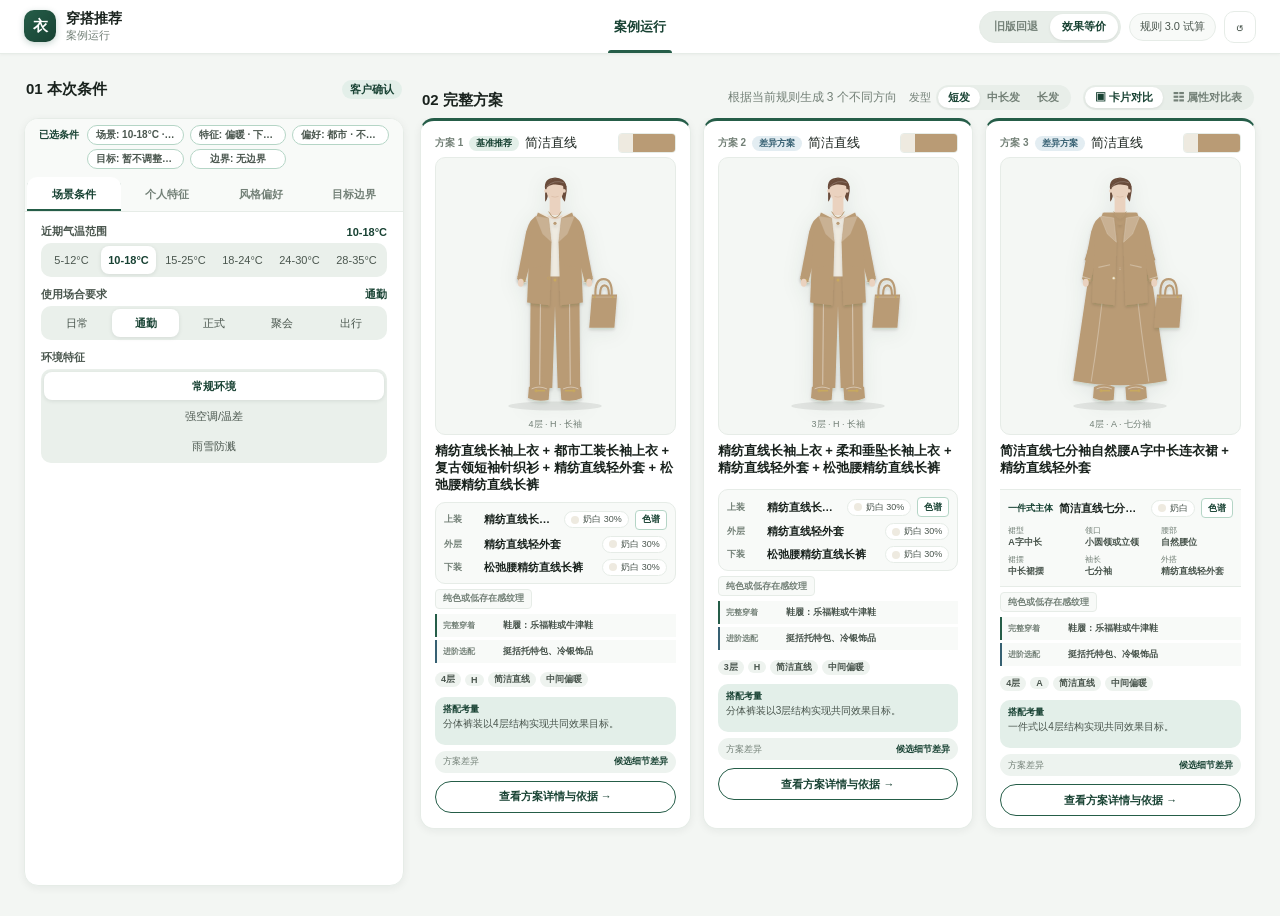
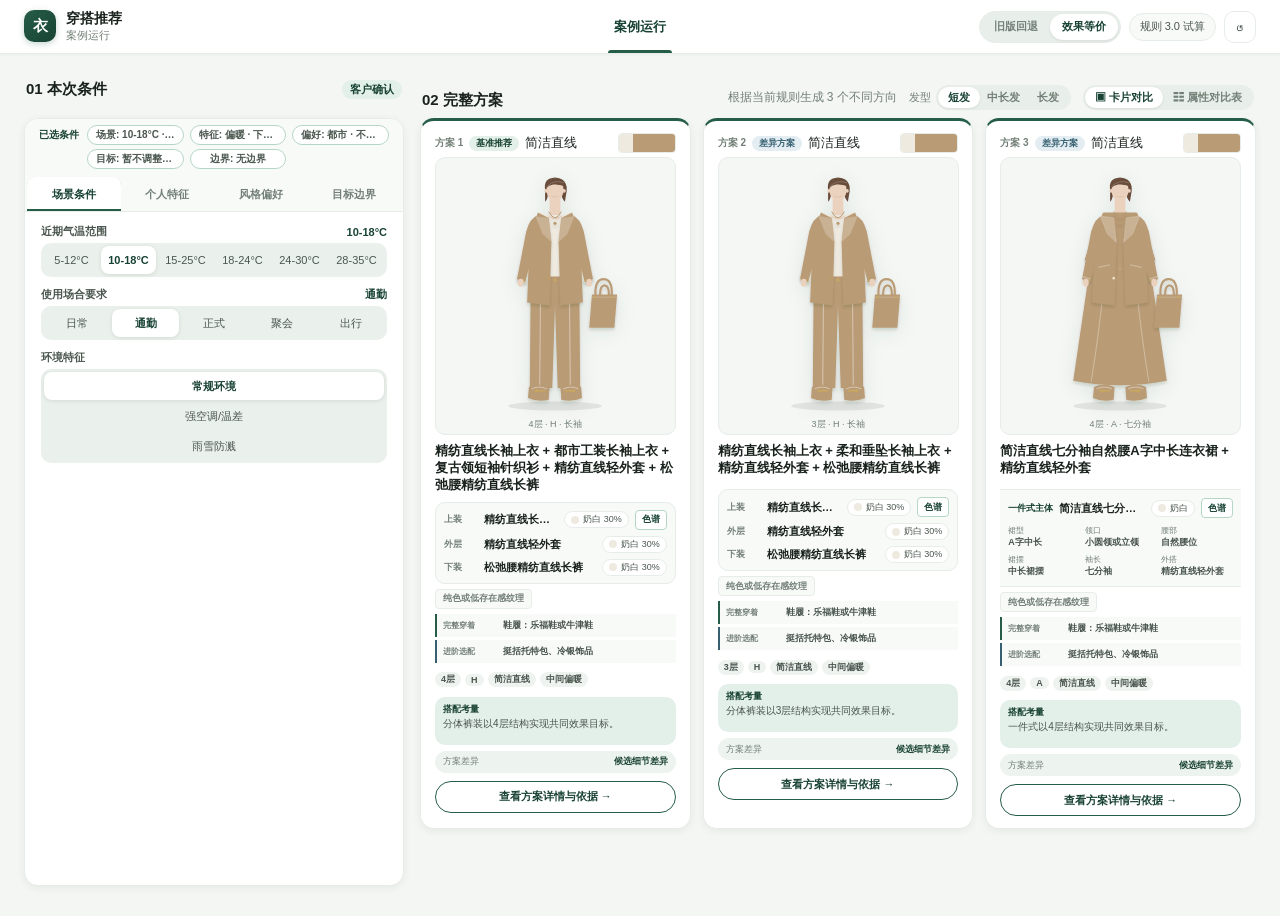
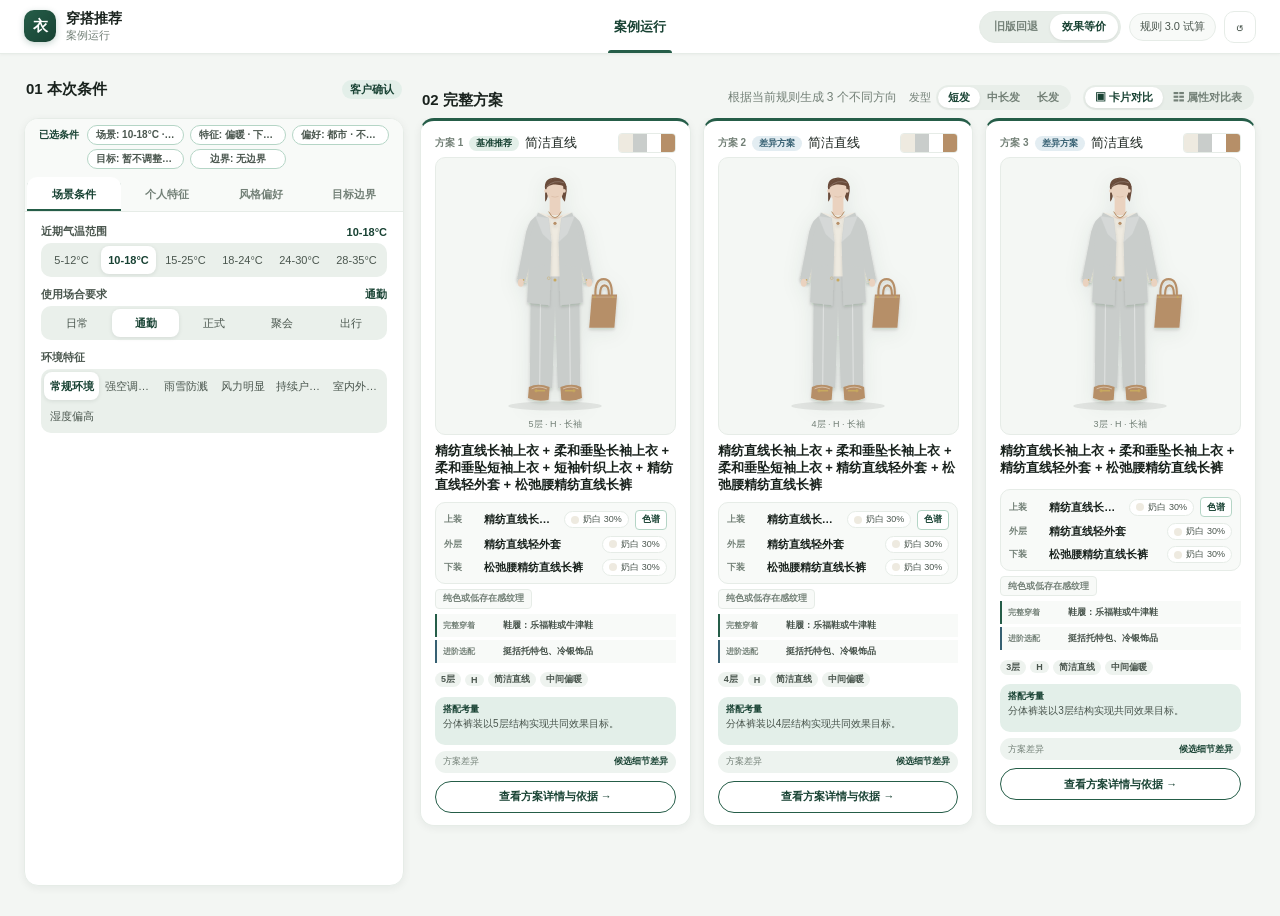
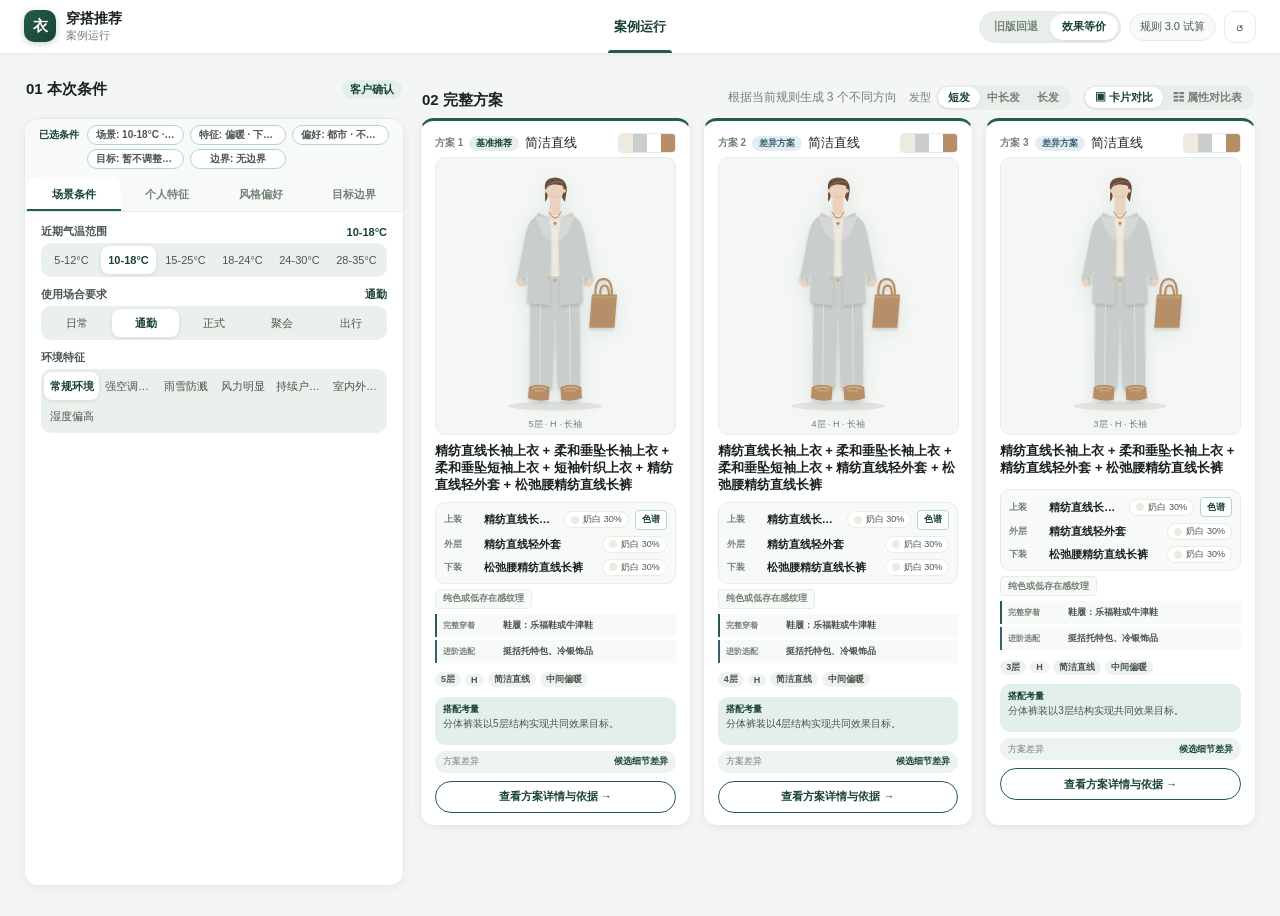
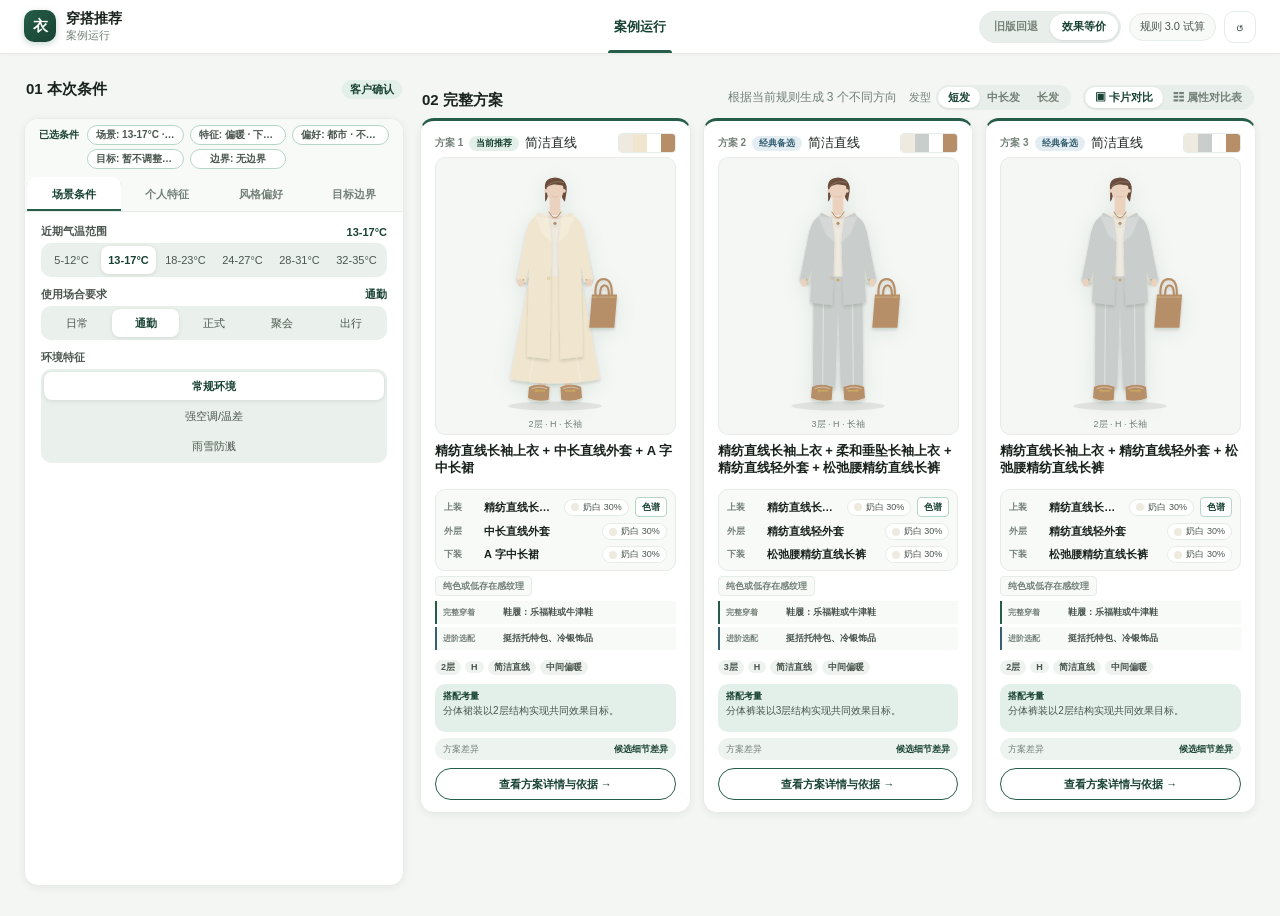
